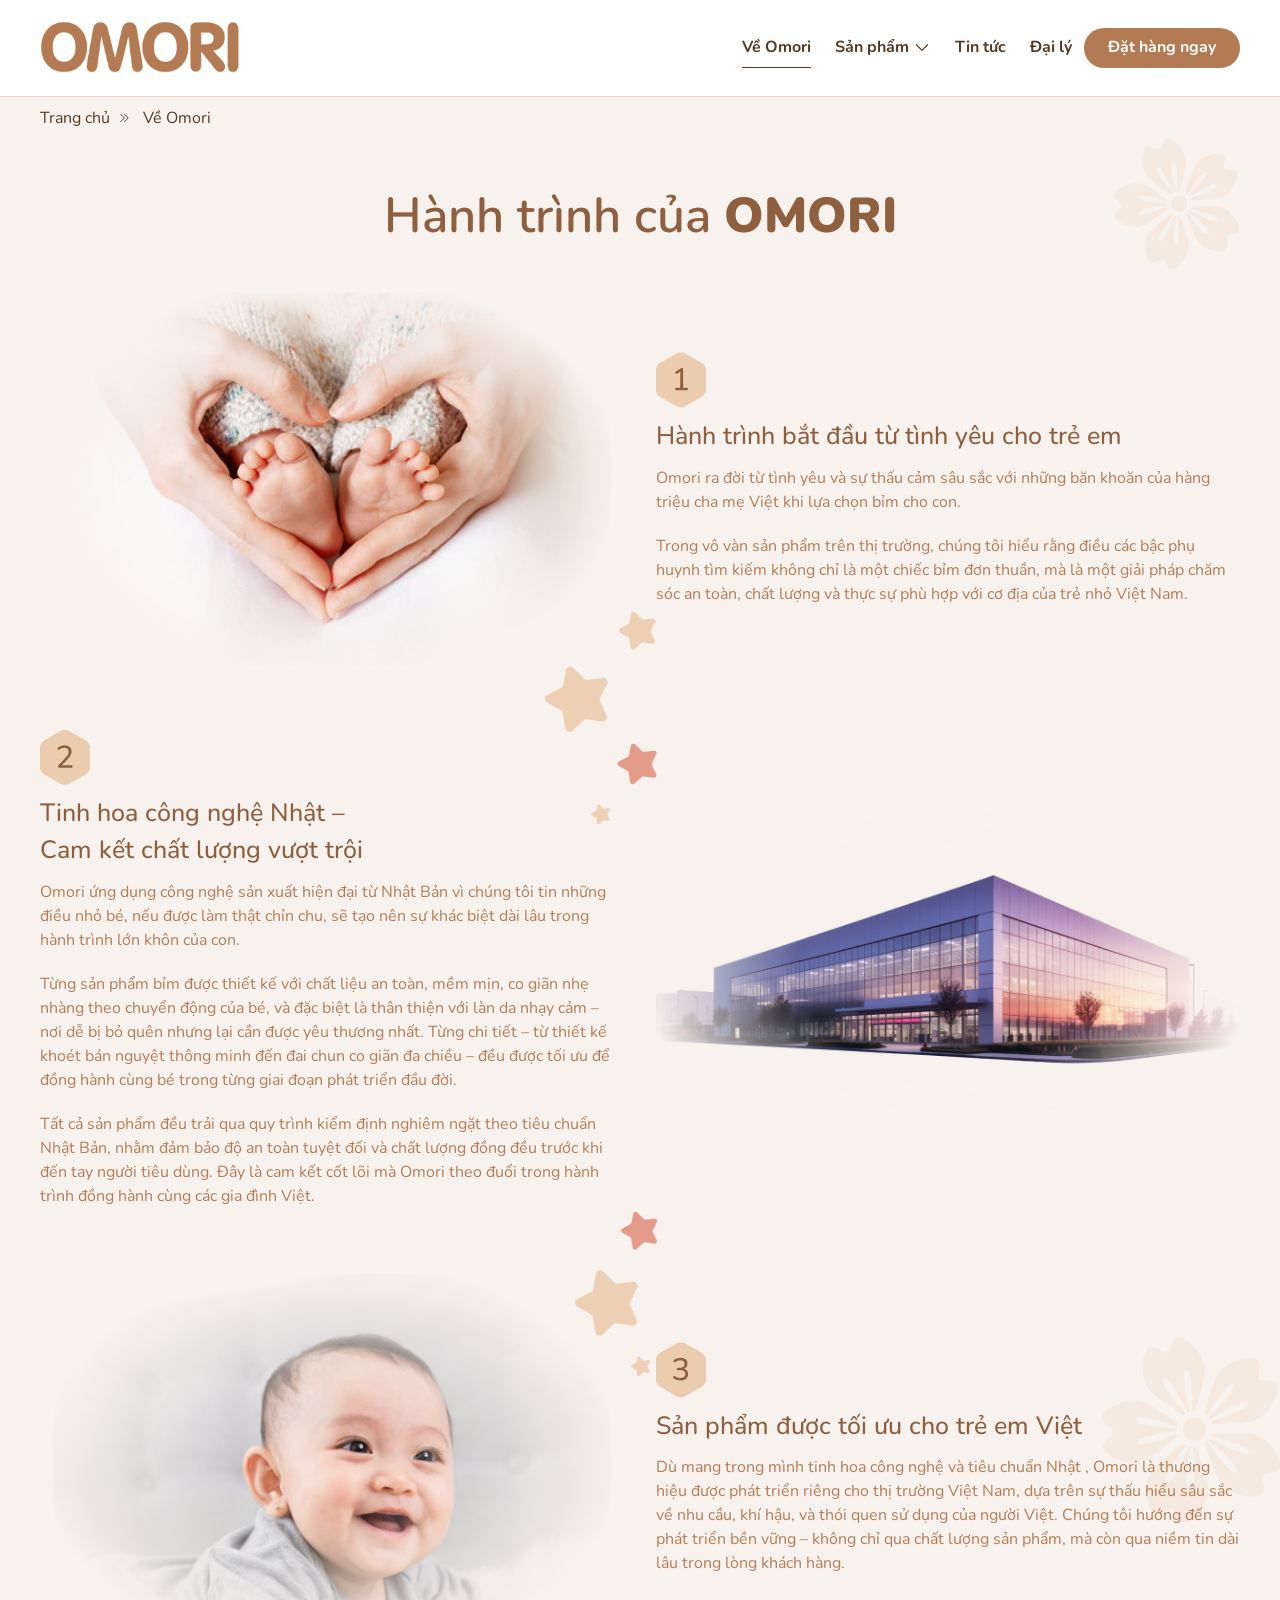
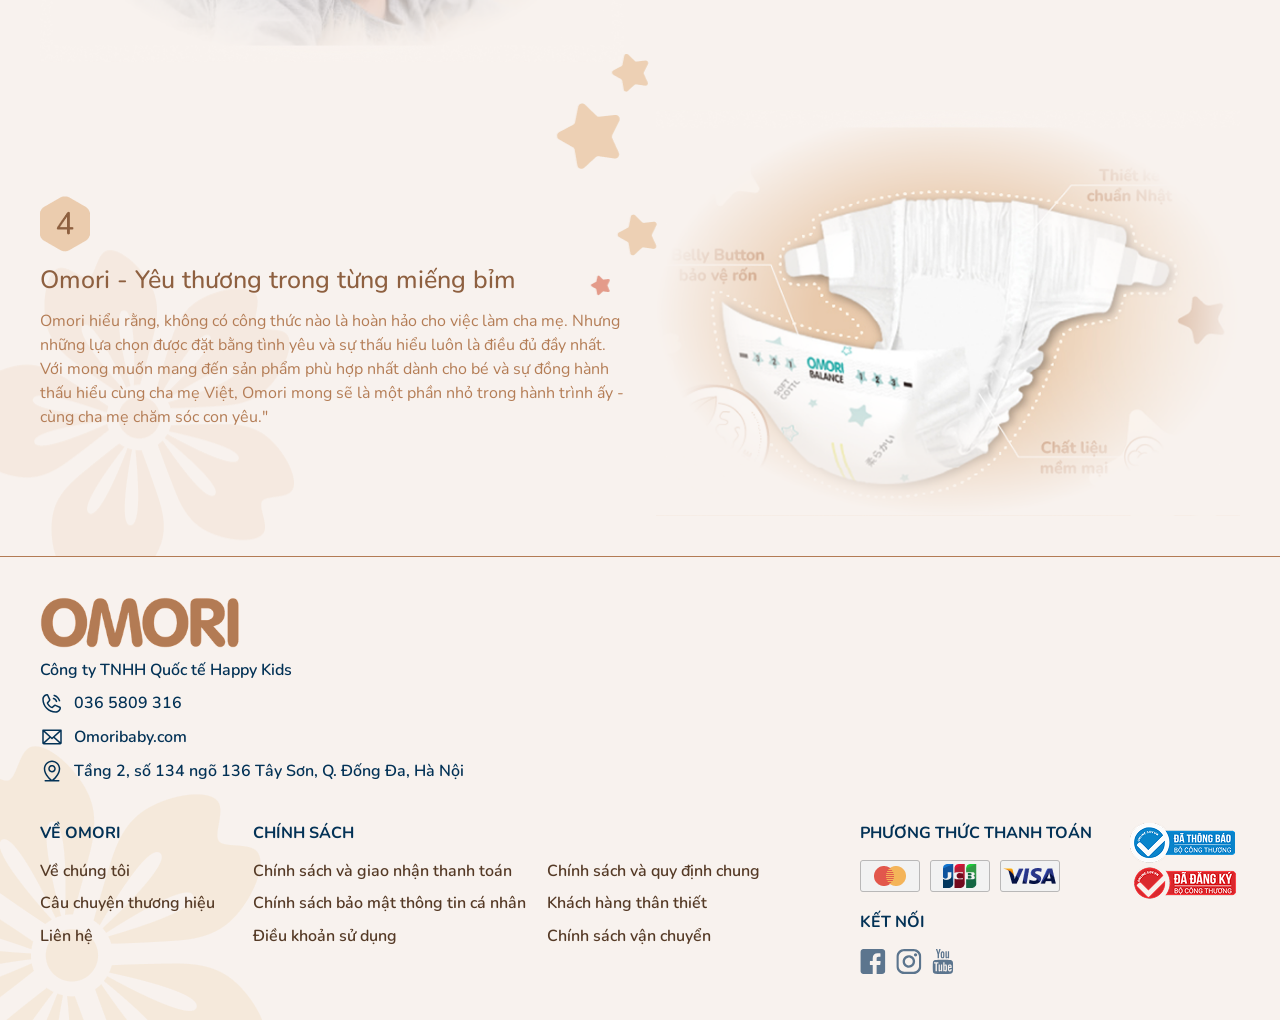
==== HTML-PC/about.html @ 87417dba "update" ====
<!DOCTYPE html>
<html lang="en">

<head>
    <meta charset="UTF-8">
    <meta name="viewport" content="width=device-width, initial-scale=1, shrink-to-fit=no">
    <meta http-equiv="X-UA-Compatible" content="ie=edge">
    <title>Omori</title>
    <link rel="stylesheet" href="css/bootstrap.min.css">
    <link rel="stylesheet" href="css/swiper-bundle.min.css">
    <link rel="stylesheet" href="css/jquery-ui.css">
    <link rel="stylesheet" href="icofont/icofont.min.css" />
    <link rel="stylesheet" href="css/main.css">
</head>

<body>
    <!-- Header Start -->
    <header class="header">
        <div class="container">
            <nav class="navbar navbar-expand-lg">
                <a class="navbar-brand" href="#">
                    <div class="logo">
                        <img class="green" src="images/Logo.png" alt="" />
                    </div>
                </a>
                <button class="navbar-toggler" type="button" data-toggle="collapse"
                    data-target="#navbarSupportedContent" aria-controls="navbarSupportedContent" aria-expanded="false"
                    aria-label="Toggle navigation">
                    <i class="icofont-navigation-menu"></i>
                </button>

                <div class="collapse navbar-collapse" id="navbarSupportedContent">
                    <ul class="navbar-nav ml-auto">
                        <li class="nav-item active">
                            <a class="nav-link" href="#">Về Omori</a>
                        </li>

                        <li class="nav-item dropdown">
                            <a class="nav-link dropdown-toggle" data-toggle="dropdown" href="#" role="button"
                                aria-haspopup="true" aria-expanded="false">Sản phẩm</a>
                            <div class="dropdown-menu">
                                <a class="dropdown-item" href="#">Tã dán</a>
                                <a class="dropdown-item" href="#">Tã quần</a>
                                <a class="dropdown-item" href="#">Khăn ướt</a>
                            </div>
                        </li>
                        <li class="nav-item">
                            <a class="nav-link" href="#">Tin tức</a>
                        </li>
                        <li class="nav-item">
                            <a class="nav-link" href="#">Đại lý</a>
                        </li>
                    </ul>
                    <a href="" class="btn btn-base">Đặt hàng ngay</a>
                </div>
            </nav>
        </div>
    </header>
    <!-- Header End -->
    

<div class="banner-breadcrumb">
    <div class="breadcrumb">

        <div class="container">
            <ul>
                <li><a href="">Trang chủ</a></li>
                <li><a href="">Về Omori</a></li>
            </ul>
        </div>
    </div>
</div>
<section class="section-about">
    <div class="container">
        <h1 class="title-section text-center">Hành trình của <strong>OMORI</strong></h1>
        <div class="about-list">
            <div class="about-item">
                <div class="about-image">
                    <img src="images/ab1.png" alt="Về Omori">
                </div>
                <div class="about-content">
                    <img src="images/stt1.png" alt="Về Omori">
                    <h3>Hành trình bắt đầu từ tình yêu cho trẻ em</h3>
                    <p>Omori ra đời từ tình yêu và sự thấu cảm sâu sắc với những băn khoăn của hàng triệu cha mẹ Việt
                        khi lựa chọn bỉm cho con. </p>
                    <p>
                        Trong vô vàn sản phẩm trên thị trường, chúng tôi hiểu rằng điều các bậc phụ huynh tìm kiếm không
                        chỉ là một chiếc bỉm đơn thuần, mà là một giải pháp chăm sóc an toàn, chất lượng và thực sự phù
                        hợp với cơ địa của trẻ nhỏ Việt Nam. </p>
                </div>
            </div>

            <div class="about-item">
                <div class="about-image">
                    <img src="images/ab2.png" alt="Về Omori">
                </div>
                <div class="about-content">
                    <img src="images/stt2.png" alt="Về Omori">
                    <h3>Tinh hoa công nghệ Nhật – <br />
                        Cam kết chất lượng vượt trội</h3>
                    <p>Omori ứng dụng công nghệ sản xuất hiện đại từ Nhật Bản vì chúng tôi tin những điều nhỏ bé, nếu
                        được làm thật chỉn chu, sẽ tạo nên sự khác biệt dài lâu trong hành trình lớn khôn của con.</p>

                    <p>Từng sản phẩm bỉm được thiết kế với chất liệu an toàn, mềm mịn, co giãn nhẹ nhàng theo chuyển
                        động của bé, và đặc biệt là thân thiện với làn da nhạy cảm – nơi dễ bị bỏ quên nhưng lại cần
                        được yêu thương nhất. Từng chi tiết – từ thiết kế khoét bán nguyệt thông minh đến đai chun co
                        giãn đa chiều – đều được tối ưu để đồng hành cùng bé trong từng giai đoạn phát triển đầu đời.
                    </p>
                    <p>Tất cả sản phẩm đều trải qua quy trình kiểm định nghiêm ngặt theo tiêu chuẩn Nhật Bản, nhằm đảm
                        bảo độ an toàn tuyệt đối và chất lượng đồng đều trước khi đến tay người tiêu dùng. Đây là cam
                        kết cốt lõi mà Omori theo đuổi trong hành trình đồng hành cùng các gia đình Việt.</p>
                </div>
            </div>

            <div class="about-item">
                <div class="about-image">
                    <img src="images/ab3.png" alt="Về Omori">
                </div>
                <div class="about-content">
                    <img src="images/stt3.png" alt="Về Omori">
                    <h3>Sản phẩm được tối ưu cho trẻ em Việt</h3>
                    <p>Dù mang trong mình tinh hoa công nghệ và tiêu chuẩn Nhật , Omori là thương hiệu được phát triển
                        riêng cho thị trường Việt Nam, dựa trên sự thấu hiểu sâu sắc về nhu cầu, khí hậu, và thói quen
                        sử dụng của người Việt. Chúng tôi hướng đến sự phát triển bền vững – không chỉ qua chất lượng
                        sản phẩm, mà còn qua niềm tin dài lâu trong lòng khách hàng.</p>
                </div>
            </div>
            <div class="about-item">
                <div class="about-image">
                    <img src="images/ab4.png" alt="Về Omori">
                </div>
                <div class="about-content">
                    <img src="images/stt4.png" alt="Về Omori">
                    <h3>Omori - Yêu thương trong từng miếng bỉm</h3>
                    <p>Omori hiểu rằng, không có công thức nào là hoàn hảo cho việc làm cha mẹ. Nhưng những lựa chọn
                        được đặt bằng tình yêu và sự thấu hiểu luôn là điều đủ đầy nhất. Với mong muốn mang đến sản phẩm
                        phù hợp nhất dành cho bé và sự đồng hành thấu hiểu cùng cha mẹ Việt, Omori mong sẽ là một phần
                        nhỏ trong hành trình ấy - cùng cha mẹ chăm sóc con yêu."</p>
                </div>
            </div>
        </div>

    </div>
</section>



    <!-- Footer Start-->
    <footer class="footer">
        <div class="container">
            <div class="wrap-ft">
                <div class="left-ft">
                    <a href="#">
                        <div class="logo">
                            <img class="green" src="images/Logo.png" alt="" />
                        </div>
                    </a>
                    <p>Công ty TNHH Quốc tế Happy Kids</p>
                    <ul class="grid-address">
                        <li>
                            <svg width="24" height="24" viewBox="0 0 24 24" fill="none"
                                xmlns="http://www.w3.org/2000/svg">
                                <path
                                    d="M13.5253 4.30599C13.5508 4.21081 13.5947 4.12158 13.6547 4.04339C13.7147 3.9652 13.7894 3.8996 13.8748 3.85032C13.9601 3.80104 14.0543 3.76906 14.152 3.7562C14.2496 3.74334 14.3489 3.74985 14.4441 3.77537C15.8344 4.13813 17.103 4.86497 18.119 5.88103C19.1351 6.89708 19.8619 8.16562 20.2247 9.55599C20.2502 9.65116 20.2567 9.75042 20.2439 9.84811C20.231 9.94579 20.199 10.04 20.1497 10.1253C20.1005 10.2106 20.0349 10.2854 19.9567 10.3454C19.8785 10.4053 19.7893 10.4493 19.6941 10.4747C19.6307 10.4914 19.5655 10.4999 19.5 10.5001C19.3347 10.5001 19.1741 10.4455 19.043 10.3448C18.912 10.244 18.8179 10.1029 18.7753 9.94318C18.4795 8.80817 17.8863 7.77259 17.0569 6.9432C16.2275 6.11381 15.1919 5.52061 14.0569 5.22474C13.9616 5.19938 13.8723 5.15549 13.794 5.09558C13.7157 5.03566 13.65 4.9609 13.6006 4.87557C13.5513 4.79024 13.5192 4.69601 13.5063 4.59828C13.4933 4.50054 13.4998 4.40122 13.5253 4.30599ZM13.3069 8.22474C14.5997 8.56974 15.4303 9.40037 15.7753 10.6932C15.8179 10.8529 15.912 10.994 16.043 11.0948C16.1741 11.1955 16.3347 11.25 16.5 11.2501C16.5655 11.2499 16.6307 11.2414 16.6941 11.2247C16.7893 11.1993 16.8785 11.1553 16.9567 11.0954C17.0349 11.0354 17.1005 10.9606 17.1497 10.8753C17.199 10.79 17.231 10.6958 17.2439 10.5981C17.2567 10.5004 17.2502 10.4012 17.2247 10.306C16.7447 8.50974 15.4903 7.25537 13.6941 6.77537C13.5019 6.72402 13.2971 6.75113 13.1249 6.85073C12.9527 6.95033 12.8271 7.11426 12.7758 7.30646C12.7244 7.49866 12.7516 7.70338 12.8512 7.87559C12.9508 8.04781 13.1147 8.1734 13.3069 8.22474ZM20.9888 17.1638C20.8216 18.4341 20.1977 19.6002 19.2337 20.4442C18.2696 21.2882 17.0313 21.7523 15.75 21.7501C8.30626 21.7501 2.25001 15.6938 2.25001 8.25005C2.24771 6.96876 2.7119 5.73045 3.55588 4.76639C4.39986 3.80234 5.56592 3.17847 6.83626 3.0113C7.1575 2.97208 7.4828 3.0378 7.76362 3.19865C8.04444 3.35951 8.2657 3.60687 8.39438 3.9038L10.3744 8.32412V8.33537C10.4729 8.56267 10.5136 8.81083 10.4928 9.05769C10.472 9.30455 10.3904 9.54242 10.2553 9.75005C10.2384 9.77537 10.2206 9.7988 10.2019 9.82224L8.25001 12.136C8.9522 13.5629 10.4447 15.0422 11.8903 15.7463L14.1722 13.8047C14.1946 13.7859 14.2181 13.7684 14.2425 13.7522C14.45 13.6139 14.6887 13.5294 14.937 13.5065C15.1853 13.4836 15.4354 13.5229 15.6647 13.621L15.6769 13.6266L20.0934 15.6057C20.3909 15.7339 20.6389 15.955 20.8003 16.2358C20.9616 16.5167 21.0278 16.8422 20.9888 17.1638ZM19.5 16.9763C19.5 16.9763 19.4934 16.9763 19.4897 16.9763L15.0834 15.0029L12.8006 16.9444C12.7785 16.9632 12.7553 16.9807 12.7313 16.9969C12.5154 17.1409 12.2659 17.2265 12.0071 17.2452C11.7483 17.2639 11.489 17.2152 11.2547 17.1038C9.49876 16.2554 7.74845 14.5182 6.89907 12.781C6.7866 12.5484 6.73613 12.2906 6.75255 12.0327C6.76898 11.7749 6.85174 11.5256 6.99282 11.3091C7.00872 11.2837 7.02659 11.2596 7.04626 11.2369L9.00001 8.92037L7.03126 4.51412C7.03089 4.51038 7.03089 4.50661 7.03126 4.50287C6.12212 4.62146 5.28739 5.0674 4.68339 5.75716C4.0794 6.44693 3.74755 7.33322 3.75001 8.25005C3.75348 11.4316 5.01888 14.4818 7.26856 16.7315C9.51825 18.9812 12.5685 20.2466 15.75 20.2501C16.6663 20.2532 17.5523 19.9225 18.2425 19.3198C18.9327 18.7171 19.3797 17.8837 19.5 16.9754V16.9763Z"
                                    fill="#033256" />
                            </svg>
                            036 5809 316
                        </li>
                        <li>
                            <svg xmlns="http://www.w3.org/2000/svg" width="24" height="24" viewBox="0 0 24 24"
                                fill="none">
                                <path
                                    d="M21 4.5H3C2.80109 4.5 2.61032 4.57902 2.46967 4.71967C2.32902 4.86032 2.25 5.05109 2.25 5.25V18C2.25 18.3978 2.40804 18.7794 2.68934 19.0607C2.97064 19.342 3.35218 19.5 3.75 19.5H20.25C20.6478 19.5 21.0294 19.342 21.3107 19.0607C21.592 18.7794 21.75 18.3978 21.75 18V5.25C21.75 5.05109 21.671 4.86032 21.5303 4.71967C21.3897 4.57902 21.1989 4.5 21 4.5ZM12 12.4828L4.92844 6H19.0716L12 12.4828ZM9.25406 12L3.75 17.0447V6.95531L9.25406 12ZM10.3641 13.0172L11.4891 14.0531C11.6274 14.1801 11.8084 14.2506 11.9963 14.2506C12.1841 14.2506 12.3651 14.1801 12.5034 14.0531L13.6284 13.0172L19.0659 18H4.92844L10.3641 13.0172ZM14.7459 12L20.25 6.95438V17.0456L14.7459 12Z"
                                    fill="#033256" />
                            </svg>Omoribaby.com
                        </li>
                        <li>
                            <svg xmlns="http://www.w3.org/2000/svg" width="24" height="24" viewBox="0 0 24 24"
                                fill="none">
                                <path
                                    d="M18.75 21H14.1131C14.892 20.3045 15.6266 19.5608 16.3125 18.7734C18.8859 15.8138 20.25 12.6938 20.25 9.75C20.25 7.56196 19.3808 5.46354 17.8336 3.91637C16.2865 2.36919 14.188 1.5 12 1.5C9.81196 1.5 7.71354 2.36919 6.16637 3.91637C4.61919 5.46354 3.75 7.56196 3.75 9.75C3.75 12.6938 5.11031 15.8138 7.6875 18.7734C8.37338 19.5608 9.10795 20.3045 9.88688 21H5.25C5.05109 21 4.86032 21.079 4.71967 21.2197C4.57902 21.3603 4.5 21.5511 4.5 21.75C4.5 21.9489 4.57902 22.1397 4.71967 22.2803C4.86032 22.421 5.05109 22.5 5.25 22.5H18.75C18.9489 22.5 19.1397 22.421 19.2803 22.2803C19.421 22.1397 19.5 21.9489 19.5 21.75C19.5 21.5511 19.421 21.3603 19.2803 21.2197C19.1397 21.079 18.9489 21 18.75 21ZM5.25 9.75C5.25 7.95979 5.96116 6.2429 7.22703 4.97703C8.4929 3.71116 10.2098 3 12 3C13.7902 3 15.5071 3.71116 16.773 4.97703C18.0388 6.2429 18.75 7.95979 18.75 9.75C18.75 15.1153 13.5497 19.5938 12 20.8125C10.4503 19.5938 5.25 15.1153 5.25 9.75ZM15.75 9.75C15.75 9.00832 15.5301 8.2833 15.118 7.66661C14.706 7.04993 14.1203 6.56928 13.4351 6.28545C12.7498 6.00162 11.9958 5.92736 11.2684 6.07205C10.541 6.21675 9.8728 6.5739 9.34835 7.09835C8.8239 7.6228 8.46675 8.29098 8.32205 9.01841C8.17736 9.74584 8.25162 10.4998 8.53545 11.1851C8.81928 11.8703 9.29993 12.456 9.91661 12.868C10.5333 13.2801 11.2583 13.5 12 13.5C12.9946 13.5 13.9484 13.1049 14.6517 12.4017C15.3549 11.6984 15.75 10.7446 15.75 9.75ZM9.75 9.75C9.75 9.30499 9.88196 8.86998 10.1292 8.49997C10.3764 8.12996 10.7278 7.84157 11.139 7.67127C11.5501 7.50097 12.0025 7.45642 12.439 7.54323C12.8754 7.63005 13.2763 7.84434 13.591 8.15901C13.9057 8.47368 14.12 8.87459 14.2068 9.31105C14.2936 9.7475 14.249 10.1999 14.0787 10.611C13.9084 11.0222 13.62 11.3736 13.25 11.6208C12.88 11.868 12.445 12 12 12C11.4033 12 10.831 11.7629 10.409 11.341C9.98705 10.919 9.75 10.3467 9.75 9.75Z"
                                    fill="#033256" />
                            </svg>
                            Tầng 2, số 134 ngõ 136 Tây Sơn, Q. Đống Đa, Hà Nội
                        </li>
                    </ul>
                </div>
                <div class="right-ft">
                    <iframe
                        src="https://www.facebook.com/plugins/page.php?href=https%3A%2F%2Fwww.facebook.com%2FMetaVietnam&tabs&width=300&height=130&small_header=true&adapt_container_width=true&hide_cover=false&show_facepile=true&appId"
                        width="100%" height="130" style="border:none;overflow:hidden" scrolling="no" frameborder="0"
                        allowfullscreen="true"
                        allow="autoplay; clipboard-write; encrypted-media; picture-in-picture; web-share">
                    </iframe>
                </div>
            </div>
            <div class="wrap-ft">
                <div class="left-ft">
                    <div class="flex-link">
                        <div class="item">
                            <h4 class="title">VỀ Omori</h4>
                            <ul>
                                <li><a href="">Về chúng tôi</a></li>
                                <li><a href="">Câu chuyện thương hiệu</a></li>
                                <li><a href="">Liên hệ</a></li>
                            </ul>
                        </div>
                        <div class="item">
                            <h4 class="title">CHÍNH SÁCH</h4>
                            <ul>
                                <li><a href="">Chính sách và giao nhận thanh toán</a></li>
                                <li><a href="">Chính sách bảo mật thông tin cá nhân</a></li>
                                <li><a href="">Điều khoản sử dụng</a></li>
                            </ul>
                            <ul>
                                <li><a href="">Chính sách và quy định chung</a></li>
                                <li><a href="">Khách hàng thân thiết</a></li>
                                <li><a href="">Chính sách vận chuyển</a></li>
                            </ul>
                        </div>
                    </div>

                </div>
                <div class="right-ft">
                    <div class="flex-link social">
                        <div>
                            <h4 class="title">PHƯƠNG THỨC THANH TOÁN</h4>
                            <ul>
                                <li><a href=""><img src="images/mastercard.png" alt="" /> </a></li>
                                <li><a href=""><img src="images/jcb.png" alt="" /></a></li>
                                <li><a href=""><img src="images/visa.png" alt="" /></a></li>
                            </ul>
                            <h4 class="title">Kết nối</h4>
                            <ul>
                                <li><a href="">
                                        <svg xmlns="http://www.w3.org/2000/svg" width="26" height="25"
                                            viewBox="0 0 26 25" fill="none">
                                            <g clip-path="url(#clip0_169_19147)">
                                                <path
                                                    d="M21.9814 3.62394e-07H3.71895C3.27642 -0.000204889 2.8382 0.086779 2.4293 0.255983C2.0204 0.425186 1.64885 0.673294 1.33587 0.986132C1.02289 1.29897 0.774606 1.67041 0.605213 2.07922C0.43582 2.48804 0.348633 2.92623 0.348633 3.36875L0.348633 21.6313C0.348633 22.0738 0.43582 22.512 0.605213 22.9208C0.774606 23.3296 1.02289 23.701 1.33587 24.0139C1.64885 24.3267 2.0204 24.5748 2.4293 24.744C2.8382 24.9132 3.27642 25.0002 3.71895 25H12.726L12.7416 16.0664H10.4205C10.2755 16.0664 10.1364 16.0088 10.0338 15.9062C9.93125 15.8037 9.87363 15.6646 9.87363 15.5195L9.8627 12.6398C9.8627 12.4948 9.92031 12.3557 10.0229 12.2531C10.1254 12.1506 10.2645 12.093 10.4096 12.093H12.726V9.30859C12.726 6.07969 14.6979 4.32109 17.5783 4.32109H19.9424C20.0874 4.32109 20.2265 4.37871 20.3291 4.48127C20.4316 4.58383 20.4893 4.72293 20.4893 4.86797V7.29766C20.4893 7.4427 20.4316 7.5818 20.3291 7.68436C20.2265 7.78691 20.0874 7.84453 19.9424 7.84453H18.4916C16.9252 7.84453 16.6221 8.58906 16.6221 9.68125V12.0898H20.0643C20.1419 12.0893 20.2189 12.1053 20.2899 12.1368C20.3609 12.1683 20.4244 12.2145 20.4761 12.2725C20.5279 12.3304 20.5667 12.3987 20.59 12.4729C20.6132 12.547 20.6205 12.6252 20.6111 12.7023L20.2705 15.5828C20.2547 15.7165 20.1902 15.8396 20.0893 15.9287C19.9884 16.0178 19.8582 16.0666 19.7236 16.0656H16.6377L16.6221 25H21.9814C22.8746 24.9996 23.7311 24.6445 24.3625 24.0128C24.9939 23.381 25.3486 22.5244 25.3486 21.6313V3.36875C25.3486 2.47557 24.9939 1.61896 24.3625 0.987237C23.7311 0.355518 22.8746 0.000414638 21.9814 3.62394e-07Z"
                                                    fill="#5C758E" />
                                            </g>
                                            <defs>
                                                <clipPath id="clip0_169_19147">
                                                    <rect width="25" height="25" fill="white"
                                                        transform="translate(0.350098)" />
                                                </clipPath>
                                            </defs>
                                        </svg>
                                    </a></li>
                                <li><a href="">
                                        <svg width="26" height="25" viewBox="0 0 26 25" fill="none"
                                            xmlns="http://www.w3.org/2000/svg">
                                            <g clip-path="url(#clip0_169_19152)">
                                                <path
                                                    d="M17.5376 0H8.1626C6.09059 0 4.10345 0.8231 2.63833 2.28823C1.1732 3.75336 0.350098 5.7405 0.350098 7.8125L0.350098 17.1875C0.350098 19.2595 1.1732 21.2466 2.63833 22.7118C4.10345 24.1769 6.09059 25 8.1626 25H17.5376C19.6096 25 21.5967 24.1769 23.0619 22.7118C24.527 21.2466 25.3501 19.2595 25.3501 17.1875V7.8125C25.3501 5.7405 24.527 3.75336 23.0619 2.28823C21.5967 0.8231 19.6096 0 17.5376 0ZM23.0063 17.1875C23.0047 18.6374 22.428 20.0274 21.4028 21.0527C20.3775 22.0779 18.9875 22.6546 17.5376 22.6562H8.1626C6.7127 22.6546 5.32267 22.0779 4.29743 21.0527C3.2722 20.0274 2.6955 18.6374 2.69385 17.1875V7.8125C2.6955 6.36261 3.2722 4.97257 4.29743 3.94734C5.32267 2.92211 6.7127 2.3454 8.1626 2.34375H17.5376C18.9875 2.3454 20.3775 2.92211 21.4028 3.94734C22.428 4.97257 23.0047 6.36261 23.0063 7.8125V17.1875Z"
                                                    fill="#5C758E" />
                                                <path
                                                    d="M12.8501 6.25C11.614 6.25 10.4056 6.61655 9.37778 7.30331C8.34998 7.99007 7.5489 8.96619 7.07585 10.1082C6.60281 11.2503 6.47903 12.5069 6.72019 13.7193C6.96135 14.9317 7.5566 16.0453 8.43068 16.9194C9.30476 17.7935 10.4184 18.3888 11.6308 18.6299C12.8432 18.8711 14.0998 18.7473 15.2419 18.2742C16.3839 17.8012 17.36 17.0001 18.0468 15.9723C18.7336 14.9445 19.1001 13.7361 19.1001 12.5C19.1001 10.8424 18.4416 9.25268 17.2695 8.08058C16.0974 6.90848 14.5077 6.25 12.8501 6.25ZM12.8501 16.4062C12.0775 16.4062 11.3223 16.1772 10.6799 15.7479C10.0375 15.3187 9.53685 14.7086 9.24119 13.9949C8.94554 13.2811 8.86818 12.4957 9.01891 11.7379C9.16963 10.9802 9.54166 10.2842 10.088 9.73786C10.6343 9.19156 11.3303 8.81953 12.088 8.6688C12.8458 8.51808 13.6312 8.59544 14.345 8.89109C15.0587 9.18675 15.6688 9.68743 16.098 10.3298C16.5273 10.9722 16.7564 11.7274 16.7564 12.5C16.7549 13.5356 16.3429 14.5283 15.6106 15.2605C14.8784 15.9928 13.8857 16.4048 12.8501 16.4062Z"
                                                    fill="#5C758E" />
                                                <path
                                                    d="M19.5687 7.39536C20.4601 7.39536 21.1827 6.67272 21.1827 5.7813C21.1827 4.88988 20.4601 4.16724 19.5687 4.16724C18.6772 4.16724 17.9546 4.88988 17.9546 5.7813C17.9546 6.67272 18.6772 7.39536 19.5687 7.39536Z"
                                                    fill="#5C758E" />
                                            </g>
                                            <defs>
                                                <clipPath id="clip0_169_19152">
                                                    <rect width="25" height="25" fill="white"
                                                        transform="translate(0.350098)" />
                                                </clipPath>
                                            </defs>
                                        </svg>

                                    </a></li>
                                <li><a href="">
                                        <svg width="22" height="25" viewBox="0 0 22 25" fill="none"
                                            xmlns="http://www.w3.org/2000/svg">
                                            <g clip-path="url(#clip0_169_19159)">
                                                <path
                                                    d="M20.8259 13.0459C20.7127 12.5159 20.4315 12.0366 20.024 11.6794C19.6264 11.3198 19.1261 11.0939 18.5935 11.0332C16.8821 10.8493 14.301 10.7573 10.8503 10.7573C7.39954 10.7573 4.82321 10.8493 3.12131 11.0332C2.586 11.0911 2.08286 11.3173 1.68431 11.6794C1.27935 12.04 0.996438 12.5175 0.874716 13.0459C0.58898 14.6399 0.467518 16.2589 0.512238 17.8777C0.464009 19.4965 0.585499 21.1159 0.874716 22.7094C0.988286 23.2394 1.26971 23.7186 1.67721 24.076C2.07304 24.4361 2.57452 24.6588 3.10709 24.7111C5.68148 24.9405 8.26596 25.0373 10.8503 25.0012C13.4344 25.0373 16.0187 24.9405 18.5928 24.7111C19.123 24.6592 19.622 24.4363 20.0143 24.076C20.4192 23.7153 20.7019 23.2378 20.8233 22.7094C21.1093 21.1155 21.2309 19.4964 21.1864 17.8777C21.2352 16.2589 21.1144 14.6395 20.8259 13.0459ZM6.4172 14.4403H4.92465V22.2946H3.52643V14.4403H2.06166V13.1428H6.41462V14.4403H6.4172ZM10.1841 22.2946H8.93904V21.549C8.77342 21.78 8.56149 21.974 8.31675 22.1186C8.07202 22.2632 7.79984 22.3553 7.51756 22.3889C7.34443 22.411 7.16899 22.3722 7.02138 22.279C6.87377 22.1859 6.76318 22.0443 6.70861 21.8785C6.62091 21.55 6.58322 21.2102 6.59683 20.8705V15.4734H7.83869V20.4977C7.83309 20.6589 7.83783 20.8204 7.8529 20.981C7.8809 21.1744 7.97847 21.2711 8.1456 21.2711C8.39673 21.2711 8.66186 21.0773 8.94098 20.6896V15.4715H10.1828V22.2907L10.1841 22.2946ZM14.9274 20.2515C14.9493 20.7154 14.9071 21.18 14.802 21.6323C14.7541 21.8567 14.6277 22.0567 14.4455 22.1963C14.2634 22.336 14.0374 22.4061 13.8083 22.3941C13.5489 22.3729 13.2977 22.2936 13.0731 22.1622C12.8486 22.0308 12.6564 21.8506 12.5108 21.6349V22.2972H11.2696V13.1428H12.5108V16.1383C12.6551 15.9226 12.8473 15.7431 13.0723 15.6139C13.2974 15.4847 13.5492 15.4092 13.8083 15.3933C14.0386 15.3836 14.2649 15.4563 14.4464 15.5984C14.6279 15.7406 14.7529 15.9427 14.7988 16.1686C14.9047 16.616 14.9469 17.0761 14.9241 17.5352L14.9274 20.2515ZM19.6441 19.1195H17.1423V20.3207C17.1423 20.9556 17.3562 21.2731 17.7839 21.2731C17.9236 21.2803 18.0605 21.2322 18.165 21.1392C18.2695 21.0462 18.3332 20.9158 18.3421 20.7762C18.3687 20.497 18.378 20.2165 18.3699 19.9362H19.6396V20.1158C19.648 20.383 19.6387 20.6505 19.6118 20.9164C19.5764 21.1849 19.4759 21.4406 19.3191 21.6614C19.1521 21.9029 18.9256 22.0972 18.6615 22.2256C18.3975 22.3539 18.1047 22.412 17.8117 22.3941C17.5224 22.4067 17.2344 22.3494 16.9721 22.2269C16.7098 22.1044 16.4809 21.9203 16.3049 21.6905C15.9978 21.2157 15.8557 20.653 15.9004 20.0894V17.6987C15.8558 17.1373 15.9916 16.5764 16.2881 16.0976C16.4682 15.8775 16.695 15.7002 16.952 15.5784C17.209 15.4566 17.4898 15.3934 17.7742 15.3934C18.0586 15.3934 18.3394 15.4566 18.5964 15.5784C18.8534 15.7002 19.0802 15.8775 19.2603 16.0976C19.5485 16.5795 19.6801 17.1389 19.637 17.6987V19.1202L19.6441 19.1195Z"
                                                    fill="#5C758E" />
                                                <path
                                                    d="M13.139 16.4622C13.0204 16.4686 12.9044 16.4989 12.7978 16.551C12.6911 16.6032 12.596 16.6762 12.5181 16.7658V20.9204C12.5959 21.0101 12.691 21.0832 12.7977 21.1353C12.9044 21.1875 13.0204 21.2177 13.139 21.2241C13.4978 21.2241 13.6774 20.9159 13.6779 20.2995V17.3874C13.6779 16.7706 13.4982 16.4622 13.139 16.4622Z"
                                                    fill="#5C758E" />
                                                <path
                                                    d="M17.806 16.4324C17.392 16.4324 17.1851 16.7451 17.1851 17.3705V18.0057H18.425V17.3738C18.425 16.7462 18.2186 16.4324 17.806 16.4324Z"
                                                    fill="#5C758E" />
                                                <path
                                                    d="M5.5973 5.5076V9.24868H6.97743V5.5076L8.64768 0H7.23976L6.30158 3.6306L5.32076 0H3.85986C4.11831 0.7732 4.41747 1.6347 4.75734 2.58451C5.10042 3.53963 5.38101 4.51605 5.5973 5.5076Z"
                                                    fill="#5C758E" />
                                                <path
                                                    d="M10.5567 9.34557C10.84 9.35967 11.1222 9.30261 11.3778 9.17959C11.6333 9.05656 11.8539 8.8715 12.0195 8.64129C12.3169 8.15261 12.4525 7.58262 12.4072 7.0124V4.59846C12.4514 4.03263 12.3157 3.46729 12.0195 2.98314C11.8456 2.7636 11.6242 2.58623 11.372 2.46431C11.1198 2.34238 10.8433 2.27905 10.5632 2.27905C10.2831 2.27905 10.0066 2.34238 9.75435 2.46431C9.50216 2.58623 9.28079 2.7636 9.10681 2.98314C8.81059 3.46728 8.67491 4.03262 8.71912 4.59846V7.01433C8.67649 7.58435 8.81196 8.15353 9.10681 8.64322C9.27199 8.8706 9.49075 9.05368 9.74369 9.1762C9.99662 9.29872 10.2759 9.3569 10.5567 9.34557ZM9.96292 4.34841C9.96292 3.71348 10.1608 3.39602 10.5567 3.39602C10.9526 3.39602 11.1505 3.71348 11.1505 4.34841V7.24759C11.1505 7.89371 10.9526 8.21678 10.5567 8.21678C10.1608 8.21678 9.96292 7.89371 9.96292 7.24759V4.34841Z"
                                                    fill="#5C758E" />
                                                <path
                                                    d="M14.413 9.345C14.6977 9.31323 14.9721 9.22027 15.2175 9.0725C15.4628 8.92473 15.6733 8.72564 15.8345 8.48888V9.24808H17.0906V2.36035H15.8352V7.61984C15.5591 8.0157 15.2967 8.21363 15.0482 8.21363C14.8824 8.21363 14.7856 8.1124 14.7581 7.90995C14.7428 7.74933 14.7382 7.58787 14.7445 7.42664V2.361H13.4897V7.79946C13.4756 8.14762 13.5128 8.49596 13.6002 8.83327C13.6573 8.9983 13.7689 9.13894 13.9167 9.23198C14.0645 9.32501 14.2396 9.36488 14.413 9.345Z"
                                                    fill="#5C758E" />
                                            </g>
                                            <defs>
                                                <clipPath id="clip0_169_19159">
                                                    <rect width="20.6761" height="25" fill="white"
                                                        transform="translate(0.512207)" />
                                                </clipPath>
                                            </defs>
                                        </svg>

                                    </a></li>
                            </ul>
                        </div>
                        <div>
                            <img src="images/dangky.png" alt="" />
                            <img src="images/dangky1.png" alt="" />
                        </div>
                    </div>
                </div>
            </div>
        </div>
    </footer>
    <!-- Footer End-->
    <button class="backToTopBtn"></button>
    <script src="js/jquery.min.js"></script>
    <script src="js/popper.min.js"></script>
    <script src="js/bootstrap.min.js"></script>
    <script src="js/swiper-bundle.min.js"></script>
    <script src="js/jquery-ui.js"></script>
    <script src="js/common.js"></script>
    


</body>

</html>
---- HTML-PC/css/main.css ----
@import"https://fonts.googleapis.com/css2?family=Kanit:ital,wght@0,100;0,200;0,300;0,400;0,500;0,600;0,700;0,800;0,900;1,100;1,200;1,300;1,400;1,500;1,600;1,700;1,800;1,900&family=Nunito:ital,wght@0,200..1000;1,200..1000&display=swap";*,::after,::before{-webkit-box-sizing:border-box;box-sizing:border-box}:root{--color-base: #553A26 }body,html{background:#f8f2ee;color:#553a26;padding:0;line-height:1.4;font-size:16px;margin:0;overflow-x:hidden;font-family:"Nunito",sans-serif}h1,h2,h3,h4,h5,h6,p{margin:0;line-height:1.3}img,iframe{display:block;max-width:100%}ul{list-style:none;padding:0;margin:0}a{text-decoration:none;-webkit-transition:all .4s ease;transition:all .4s ease;color:#553a26}a:hover{opacity:.8;text-decoration:none;color:inherit}input{font-size:16px;height:48px;line-height:48px;border:none;outline:none;padding-left:25px;padding-right:25px}input:focus{outline:none}input[type=number]::-webkit-outer-spin-button,input[type=number]::-webkit-inner-spin-button{-webkit-appearance:none;margin:0}input[type=number]{-moz-appearance:textfield}select{appearance:none;-webkit-appearance:none;-moz-appearance:none;background:url('data:image/svg+xml,<svg xmlns="http://www.w3.org/2000/svg" width="24" height="24" viewBox="0 0 24 24" fill="none"><path d="M20.031 9.53068L12.531 17.0307C12.4614 17.1004 12.3787 17.1557 12.2876 17.1935C12.1966 17.2312 12.099 17.2506 12.0004 17.2506C11.9019 17.2506 11.8043 17.2312 11.7132 17.1935C11.6222 17.1557 11.5394 17.1004 11.4698 17.0307L3.96979 9.53068C3.82906 9.38995 3.75 9.19907 3.75 9.00005C3.75 8.80103 3.82906 8.61016 3.96979 8.46943C4.11052 8.32869 4.30139 8.24963 4.50042 8.24963C4.69944 8.24963 4.89031 8.32869 5.03104 8.46943L12.0004 15.4397L18.9698 8.46943C19.0395 8.39974 19.1222 8.34447 19.2132 8.30676C19.3043 8.26904 19.4019 8.24963 19.5004 8.24963C19.599 8.24963 19.6965 8.26904 19.7876 8.30676C19.8786 8.34447 19.9614 8.39974 20.031 8.46943C20.1007 8.53911 20.156 8.62183 20.1937 8.71288C20.2314 8.80392 20.2508 8.9015 20.2508 9.00005C20.2508 9.0986 20.2314 9.19618 20.1937 9.28722C20.156 9.37827 20.1007 9.46099 20.031 9.53068Z" fill="%238E6040"/></svg>') no-repeat !important;background-position:right 10px center !important;background-size:16px !important;font-size:14px;color:#333}section{padding:20px 0}.form-control{border-radius:24px;border:1px solid #ebebeb;color:#8e6040}.menu_before{width:100%;height:1px}.text-green{color:#2ca196}button,.btn{border:none;outline:none;height:40px;line-height:38px;cursor:pointer;text-align:center;padding:0 24px;font-weight:700;border-radius:24px;display:inline-block}button.btn-icon,.btn.btn-icon{display:-webkit-box;display:-webkit-flex;display:-ms-flexbox;display:flex;-webkit-box-align:center;-webkit-align-items:center;-ms-flex-align:center;align-items:center;-webkit-box-pack:center;-webkit-justify-content:center;-ms-flex-pack:center;justify-content:center;gap:5px}button.btn-base,.btn.btn-base{background:#b37b54;color:#fcfcfc}button.btn-line,.btn.btn-line{border:1px solid var(--color-base);background:none;color:var(--color-base)}button.btn-white,.btn.btn-white{border:1px solid #fff;background:#fff;color:var(--color-base)}button.btn-green,.btn.btn-green{border:1px solid #2ca196;background:#2ca196;color:#fff}.container{width:100%;max-width:1230px;padding-left:15px;padding-right:15px;margin-left:auto;margin-right:auto}.select-option{position:relative}.select-option .tt{color:#fd734f;cursor:pointer}.select-option .tt::after{position:relative;margin-left:5px;top:2px;content:url('data:image/svg+xml,<svg width="7" height="14" viewBox="0 0 7 14" fill="none" xmlns="http://www.w3.org/2000/svg"><path d="M6.77292 7.39804L1.14792 13.023C1.09565 13.0753 1.03361 13.1168 0.965326 13.145C0.897042 13.1733 0.823856 13.1879 0.749947 13.1879C0.676037 13.1879 0.602851 13.1733 0.534567 13.145C0.466284 13.1168 0.40424 13.0753 0.351978 13.023C0.299716 12.9708 0.258259 12.9087 0.229975 12.8404C0.201691 12.7722 0.187134 12.699 0.187134 12.6251C0.187134 12.5512 0.201691 12.478 0.229975 12.4097C0.258259 12.3414 0.299716 12.2794 0.351978 12.2271L5.57971 7.00007L0.351978 1.77304C0.24643 1.66749 0.187134 1.52434 0.187134 1.37507C0.187134 1.2258 0.24643 1.08265 0.351978 0.9771C0.457525 0.871552 0.600679 0.812256 0.749947 0.812256C0.899214 0.812256 1.04237 0.871552 1.14792 0.9771L6.77292 6.6021C6.82521 6.65434 6.8667 6.71638 6.89501 6.78466C6.92332 6.85295 6.93789 6.92615 6.93789 7.00007C6.93789 7.07399 6.92332 7.14719 6.89501 7.21547C6.8667 7.28376 6.82521 7.3458 6.77292 7.39804Z" fill="%23FD734F"/></svg>')}.select-option.active .list-option{display:block}.select-option .list-option{display:none;position:absolute;-webkit-box-shadow:0px 4px 30px 0px rgba(54,41,183,.0705882353);box-shadow:0px 4px 30px 0px rgba(54,41,183,.0705882353);background:#fcfcfc;padding:15px;z-index:1;border-radius:16px;top:50px;right:0;-webkit-box-shadow:0 0px 8px 0px rgba(54,41,183,.0784313725);box-shadow:0 0px 8px 0px rgba(54,41,183,.0784313725);min-width:300px;width:100%}.select-option .list-option .item{white-space:nowrap;display:-webkit-box;display:-webkit-flex;display:-ms-flexbox;display:flex;margin-bottom:10px;-webkit-box-pack:justify;-webkit-justify-content:space-between;-ms-flex-pack:justify;justify-content:space-between;-webkit-box-align:center;-webkit-align-items:center;-ms-flex-align:center;align-items:center}.select-option .list-option .item:last-child{margin-bottom:0}.select-option .list-option .item .choose{display:-webkit-box;display:-webkit-flex;display:-ms-flexbox;display:flex;-webkit-box-align:center;-webkit-align-items:center;-ms-flex-align:center;align-items:center;gap:5px}.select-option .list-option .item .choose label{display:-webkit-box;display:-webkit-flex;display:-ms-flexbox;display:flex;-webkit-box-align:center;-webkit-align-items:center;-ms-flex-align:center;align-items:center;gap:5px}.select-option .list-option .item .choose label img{height:22px}.wrap-paging{margin:40px 0;margin-left:auto}@media(max-width: 767px){.wrap-paging{margin:20px}}.wrap-paging .pagination{display:-webkit-box;display:-webkit-flex;display:-ms-flexbox;display:flex;-webkit-flex-wrap:wrap;-ms-flex-wrap:wrap;flex-wrap:wrap;gap:10px;-webkit-box-pack:end;-webkit-justify-content:end;-ms-flex-pack:end;justify-content:end}@media(max-width: 767px){.wrap-paging .pagination{display:none}}.wrap-paging .pagination .page{font-size:16px;font-weight:700;display:inline-block;line-height:40px;text-align:center;width:40px;height:40px;background:#fcfcfc;-webkit-box-shadow:0px 4px 30px 0px rgba(54,41,183,.0705882353);box-shadow:0px 4px 30px 0px rgba(54,41,183,.0705882353);-webkit-box-shadow:4px 0px 8px 0px rgba(54,41,183,.0784313725);box-shadow:4px 0px 8px 0px rgba(54,41,183,.0784313725);border-radius:50%}.wrap-paging .pagination .page a{color:#7c8087;display:block}.wrap-paging .pagination .page .icon{width:40px;height:40px;padding:8px}.wrap-paging .pagination .page.active{background:var(--color-base)}.wrap-paging .pagination .page.active a{color:#fff}.wrap-paging .pagination .page.disabled{opacity:.6}.wrap-paging .xemthem{width:100%;background:var(--color-base);color:#fcfcfc;text-align:center;height:40px;border-radius:24px;line-height:40px;display:none}@media(max-width: 767px){.wrap-paging .xemthem{display:block}}.thumb{display:block;overflow:hidden;height:0;position:relative;width:100%;background:#f4f4f4}.thumb.thumb-news{padding-bottom:60%}.thumb.thumb-product{padding-bottom:100%}.thumb img{-o-object-fit:cover;object-fit:cover;position:absolute;top:0;bottom:0;left:0;right:0;width:100%;height:100%}.placeholder{position:relative;background:#222 !important;opacity:.1;-webkit-animation:fading 1.5s infinite;animation:fading 1.5s infinite;border-radius:4px}@-webkit-keyframes fading{0%{opacity:.1}0%{opacity:.2}100%{opacity:.1}}@keyframes fading{0%{opacity:.1}0%{opacity:.2}100%{opacity:.1}}.checkbox{width:18px;height:18px}.breadcrumb{width:100%;padding:10px 0;background:none;margin-bottom:0}.breadcrumb li{display:inline-block}.breadcrumb li::after{margin:0 10px;content:url('data:image/svg+xml,<svg width="9" height="10" viewBox="0 0 9 10" fill="none" xmlns="http://www.w3.org/2000/svg"><path d="M4.64052 5.26552L0.890521 9.01552C0.820156 9.08589 0.72472 9.12542 0.625208 9.12542C0.525697 9.12542 0.430261 9.08589 0.359896 9.01552C0.289531 8.94516 0.25 8.84972 0.25 8.75021C0.25 8.6507 0.289531 8.55526 0.359896 8.4849L3.84505 5.00021L0.359896 1.51552C0.289531 1.44516 0.25 1.34972 0.25 1.25021C0.25 1.1507 0.289531 1.05526 0.359896 0.984896C0.430261 0.914531 0.525697 0.875 0.625208 0.875C0.72472 0.875 0.820156 0.914531 0.890521 0.984896L4.64052 4.7349C4.67539 4.76972 4.70305 4.81108 4.72192 4.85661C4.74079 4.90213 4.7505 4.95093 4.7505 5.00021C4.7505 5.04949 4.74079 5.09829 4.72192 5.14381C4.70305 5.18934 4.67539 5.23069 4.64052 5.26552ZM8.39052 4.7349L4.64052 0.984896C4.57016 0.914531 4.47472 0.875 4.37521 0.875C4.2757 0.875 4.18026 0.914531 4.1099 0.984896C4.03953 1.05526 4 1.1507 4 1.25021C4 1.34972 4.03953 1.44516 4.1099 1.51552L7.59505 5.00021L4.1099 8.4849C4.03953 8.55526 4 8.6507 4 8.75021C4 8.84972 4.03953 8.94516 4.1099 9.01552C4.18026 9.08589 4.2757 9.12542 4.37521 9.12542C4.47472 9.12542 4.57016 9.08589 4.64052 9.01552L8.39052 5.26552C8.42539 5.23069 8.45305 5.18934 8.47192 5.14381C8.49079 5.09829 8.5005 5.04949 8.5005 5.00021C8.5005 4.95093 8.49079 4.90213 8.47192 4.85661C8.45305 4.81108 8.42539 4.76972 8.39052 4.7349Z" fill="%23553A26"/></svg>')}.breadcrumb li:last-child::after{display:none}.breadcrumb li.active a{font-weight:bold}.box-checkbox{display:-webkit-box;display:-webkit-flex;display:-ms-flexbox;display:flex;-webkit-box-align:center;-webkit-align-items:center;-ms-flex-align:center;align-items:center;gap:5px;margin-right:5px}.box-checkbox input{padding:0;height:initial;width:initial;margin-bottom:0;display:none;cursor:pointer}.box-checkbox label{position:relative;cursor:pointer;line-height:22px}.box-checkbox label:hover::before{border:1px solid #fd5023}.box-checkbox label:before{content:"";-webkit-appearance:none;background-color:rgba(0,0,0,0);border:1px solid #c2c2c2;border-radius:4px;-webkit-box-shadow:0 1px 2px rgba(0,0,0,.05),inset 0px -15px 10px -12px rgba(0,0,0,.05);box-shadow:0 1px 2px rgba(0,0,0,.05),inset 0px -15px 10px -12px rgba(0,0,0,.05);padding:10px;display:inline-block;height:22px;width:22px;position:relative;vertical-align:middle;cursor:pointer}.box-checkbox input:checked+label::before{border:1px solid #fd5023;background:#fd5023}.box-checkbox input:checked+label:after{content:"";display:block;position:absolute;top:3px;left:8px;width:6px;height:13px;border:solid #fff;border-width:0 2px 2px 0;-webkit-transform:rotate(45deg);-ms-transform:rotate(45deg);transform:rotate(45deg)}.err{display:block;font-size:12px;margin-top:3px;color:#fd5023}.box-select .select-hidden{display:none;visibility:hidden;padding-right:10px}.box-select .select{cursor:pointer;display:inline-block;position:relative;width:100%;height:48px}.box-select .select-styled{position:absolute;top:0;right:0;bottom:0;background:rgba(0,0,0,0);left:0;line-height:48px;padding:0 25px;background:#fff;border:1px solid #ebebeb;border-radius:40px;-webkit-transition:all .2s ease-in;transition:all .2s ease-in}@media(max-width: 767px){.box-select .select-styled{padding:0 5px}}.box-select .select-styled:after{content:url('data:image/svg+xml,<svg width="18" height="10" viewBox="0 0 18 10" fill="none" xmlns="http://www.w3.org/2000/svg"><path d="M17.031 1.53104L9.53104 9.03104C9.46139 9.10077 9.37867 9.15609 9.28762 9.19384C9.19657 9.23158 9.09898 9.25101 9.00042 9.25101C8.90186 9.25101 8.80426 9.23158 8.71321 9.19384C8.62216 9.15609 8.53945 9.10077 8.46979 9.03104L0.969792 1.53104C0.829062 1.39031 0.75 1.19944 0.75 1.00042C0.75 0.801394 0.829062 0.610522 0.969792 0.469792C1.11052 0.329061 1.30139 0.25 1.50042 0.25C1.69944 0.25 1.89031 0.329061 2.03104 0.469792L9.00042 7.4401L15.9698 0.469792C16.0395 0.400109 16.1222 0.344834 16.2132 0.307122C16.3043 0.26941 16.4019 0.25 16.5004 0.25C16.599 0.25 16.6965 0.26941 16.7876 0.307122C16.8786 0.344834 16.9614 0.400109 17.031 0.469792C17.1007 0.539474 17.156 0.6222 17.1937 0.713245C17.2314 0.804289 17.2508 0.901871 17.2508 1.00042C17.2508 1.09896 17.2314 1.19654 17.1937 1.28759C17.156 1.37863 17.1007 1.46136 17.031 1.53104Z" fill="%232A3262"/></svg>');width:18px;height:18px;position:absolute;top:0;right:10px}@media(max-width: 767px){.box-select .select-styled:after{right:5px;content:url('data:image/svg+xml,<svg width="10" height="10" viewBox="0 0 18 10" fill="none" xmlns="http://www.w3.org/2000/svg"><path d="M17.031 1.53104L9.53104 9.03104C9.46139 9.10077 9.37867 9.15609 9.28762 9.19384C9.19657 9.23158 9.09898 9.25101 9.00042 9.25101C8.90186 9.25101 8.80426 9.23158 8.71321 9.19384C8.62216 9.15609 8.53945 9.10077 8.46979 9.03104L0.969792 1.53104C0.829062 1.39031 0.75 1.19944 0.75 1.00042C0.75 0.801394 0.829062 0.610522 0.969792 0.469792C1.11052 0.329061 1.30139 0.25 1.50042 0.25C1.69944 0.25 1.89031 0.329061 2.03104 0.469792L9.00042 7.4401L15.9698 0.469792C16.0395 0.400109 16.1222 0.344834 16.2132 0.307122C16.3043 0.26941 16.4019 0.25 16.5004 0.25C16.599 0.25 16.6965 0.26941 16.7876 0.307122C16.8786 0.344834 16.9614 0.400109 17.031 0.469792C17.1007 0.539474 17.156 0.6222 17.1937 0.713245C17.2314 0.804289 17.2508 0.901871 17.2508 1.00042C17.2508 1.09896 17.2314 1.19654 17.1937 1.28759C17.156 1.37863 17.1007 1.46136 17.031 1.53104Z" fill="%232A3262"/></svg>')}}.box-select .select-options{display:none;position:absolute;top:100%;right:0;left:0;z-index:999;margin:0;padding:0;list-style:none;border-radius:16px}.box-select .select-options li{margin:0;padding:5px 0;text-indent:15px;-webkit-transition:all .2s ease-in;transition:all .2s ease-in;color:#222;background:#fff}.box-select .select-options li:hover,.box-select .select-options li.is-selected{color:var(--color-base)}.box-select .select-options li[rel=hide]{display:none}.box-radio{display:-webkit-box;display:-webkit-flex;display:-ms-flexbox;display:flex;-webkit-box-align:center;-webkit-align-items:center;-ms-flex-align:center;align-items:center;gap:5px;margin-right:5px}.box-radio input{padding:0;height:initial;width:initial;margin-bottom:0;display:none;cursor:pointer}.box-radio label{position:relative;cursor:pointer;line-height:12px}.box-radio label:hover::before{border:1px solid #fd5023}.box-radio label:before{content:"";-webkit-appearance:none;background-color:rgba(0,0,0,0);border:1px solid #c2c2c2;border-radius:50%;-webkit-box-shadow:0 1px 2px rgba(0,0,0,.05),inset 0px -15px 10px -12px rgba(0,0,0,.05);box-shadow:0 1px 2px rgba(0,0,0,.05),inset 0px -15px 10px -12px rgba(0,0,0,.05);padding:10px;display:inline-block;height:12px;width:12px;position:relative;vertical-align:middle;cursor:pointer}.box-radio input:checked+label::before{border:1px solid #fd5023;background:#fd5023}.box-radio input:checked+label:after{content:"";display:block;position:absolute;top:3px;left:8px;width:6px;height:13px;border:solid #fff;border-width:0 2px 2px 0;-webkit-transform:rotate(45deg);-ms-transform:rotate(45deg);transform:rotate(45deg)}@media(max-width: 991px){.list-news{display:grid;grid-template-columns:repeat(2, 1fr);gap:15px}}@media(max-width: 767px){.list-news{grid-template-columns:repeat(1, 1fr);gap:0}}.list-news .item-news{margin-bottom:25px}@media(max-width: 991px){.list-news .item-news{margin-bottom:0}}.list-news .item-news:last-of-type{margin-bottom:0}.list-news .item-news .box-news{display:-webkit-box;display:-webkit-flex;display:-ms-flexbox;display:flex;-webkit-box-align:start;-webkit-align-items:start;-ms-flex-align:start;align-items:start}@media(max-width: 991px){.list-news .item-news .box-news{display:grid;grid-template-columns:repeat(2, 1fr)}}@media(max-width: 991px){.list-news .item-news .box-news{display:grid;grid-template-columns:repeat(1, 1fr);gap:0}}.list-news .item-news .thumb-art{width:33.3333333333%;border-radius:8px;overflow:hidden;min-width:33.3333333333%}@media(max-width: 991px){.list-news .item-news .thumb-art{width:100%}}.list-news .item-news .title-news{font-size:16px;font-weight:700}.list-news .item-news .title-news:hover{color:var(--color-base)}.list-news .item-news .title-news:hover a{color:var(--color-base)}.list-news .item-news .description{font-size:16px;color:#8e6040;margin-top:10px}@media(max-width: 1680px){.list-news .item-news .description{-webkit-line-clamp:2}}@media(max-width: 991px){.list-news .item-news .description{-webkit-line-clamp:inherit}}.list-news .item-news .right-content{padding-left:20px}@media(max-width: 991px){.list-news .item-news .right-content{padding-left:0;padding-top:15px}}.list-news .item-news .flex-cat{display:-webkit-box;display:-webkit-flex;display:-ms-flexbox;display:flex;-webkit-box-align:center;-webkit-align-items:center;-ms-flex-align:center;align-items:center;gap:5px;row-gap:10px;margin-bottom:10px}@media(max-width: 991px){.list-news .item-news .flex-cat{-webkit-flex-wrap:wrap;-ms-flex-wrap:wrap;flex-wrap:wrap}}.list-news .item-news .flex-cat .time{display:-webkit-box;display:-webkit-flex;display:-ms-flexbox;display:flex;-webkit-box-align:center;-webkit-align-items:center;-ms-flex-align:center;align-items:center;gap:5px;font-size:13px;font-weight:400}.list-news .item-news .flex-cat .time .icon{width:16px;height:16px}.list-news .item-news .flex-cat .cat-tag{font-size:13px;padding:0 5px;text-transform:uppercase;border-left:1px solid #919191}.list-news .item-news .xemthem{color:#2ca196;font-size:13px;margin-top:10px;display:block}@media(max-width: 767px){.list-news .item-news .xemthem{margin-top:0}}.list-news .item-news .xemthem::after{content:url('data:image/svg+xml,<svg width="18" height="18" viewBox="0 0 18 18" fill="none" xmlns="http://www.w3.org/2000/svg"><path d="M12.7729 9.39792L7.14792 15.0229C7.09565 15.0752 7.03361 15.1166 6.96533 15.1449C6.89704 15.1732 6.82386 15.1878 6.74995 15.1878C6.67604 15.1878 6.60285 15.1732 6.53457 15.1449C6.46628 15.1166 6.40424 15.0752 6.35198 15.0229C6.29972 14.9707 6.25826 14.9086 6.22998 14.8403C6.20169 14.772 6.18713 14.6989 6.18713 14.6249C6.18713 14.551 6.20169 14.4779 6.22998 14.4096C6.25826 14.3413 6.29972 14.2792 6.35198 14.227L11.5797 8.99995L6.35198 3.77292C6.24643 3.66737 6.18713 3.52421 6.18713 3.37495C6.18713 3.22568 6.24643 3.08253 6.35198 2.97698C6.45753 2.87143 6.60068 2.81213 6.74995 2.81213C6.89921 2.81213 7.04237 2.87143 7.14792 2.97698L12.7729 8.60198C12.8252 8.65422 12.8667 8.71626 12.895 8.78454C12.9233 8.85283 12.9379 8.92603 12.9379 8.99995C12.9379 9.07387 12.9233 9.14706 12.895 9.21535C12.8667 9.28364 12.8252 9.34567 12.7729 9.39792Z" fill="%232CA196"/></svg>');position:relative;top:5px}.item-product{background-color:#fff;border-radius:16px;padding:10px;height:100%;position:relative;-webkit-box-shadow:0px 4px 8px 0px rgba(183,204,217,.4);box-shadow:0px 4px 8px 0px rgba(183,204,217,.4)}.item-product a{text-decoration:none;color:inherit;display:block}.item-product .tag{position:absolute;top:-5px;left:5px;z-index:10;background:url("images/tag.png") no-repeat center center;background-size:contain;color:#553a26;font-size:13px;padding-bottom:5px;font-weight:700;padding-right:10px;width:50px;height:30px;display:-webkit-box;display:-webkit-flex;display:-ms-flexbox;display:flex;-webkit-box-align:center;-webkit-align-items:center;-ms-flex-align:center;align-items:center;-webkit-box-pack:center;-webkit-justify-content:center;-ms-flex-pack:center;justify-content:center}.item-product .product-image{position:relative;aspect-ratio:1/1;overflow:hidden;border-radius:8px;background:#fff3e1}.item-product .product-image img{position:absolute;inset:0;width:100%;height:100%;-o-object-fit:cover;object-fit:cover}.item-product .product-title{font-weight:700;margin-top:.5rem;display:-webkit-box;-webkit-line-clamp:2;-webkit-box-orient:vertical;overflow:hidden;text-overflow:ellipsis}.item-product .price{color:#2ca196;font-weight:bold}.item-product .price-details{display:-webkit-box;display:-webkit-flex;display:-ms-flexbox;display:flex;-webkit-box-align:center;-webkit-align-items:center;-ms-flex-align:center;align-items:center;gap:5px;-webkit-flex-wrap:wrap;-ms-flex-wrap:wrap;flex-wrap:wrap;margin-top:10px}.item-product .old-price{font-size:.75rem;text-decoration:line-through;color:#94a3b8}.section-news-detail .content .thumb-art{margin-bottom:30px}.section-news-detail .content .thumb-art .thumb-news{border-radius:16px;padding-bottom:35%}.section-news-detail .content .flex-cat{display:-webkit-box;display:-webkit-flex;display:-ms-flexbox;display:flex;-webkit-box-align:center;-webkit-align-items:center;-ms-flex-align:center;align-items:center;gap:5px;row-gap:10px;margin-bottom:10px}@media(max-width: 991px){.section-news-detail .content .flex-cat{-webkit-flex-wrap:wrap;-ms-flex-wrap:wrap;flex-wrap:wrap}}.section-news-detail .content .flex-cat .time{display:-webkit-box;display:-webkit-flex;display:-ms-flexbox;display:flex;-webkit-box-align:center;-webkit-align-items:center;-ms-flex-align:center;align-items:center;gap:5px;font-size:13px;font-weight:400}.section-news-detail .content .flex-cat .time .icon{width:16px;height:16px}.section-news-detail .content .flex-cat .cat-tag{font-size:13px;padding:0 5px;border-left:1px solid #51555f}.section-news-detail .content .title-news{font-size:32px;font-weight:700;margin-bottom:15px}@media(max-width: 991px){.section-news-detail .content .title-news{font-size:24px}}.section-news-detail .content .flex-cat{margin-bottom:25px}.section-news-detail .content .flex-cat .cat-tag{margin-right:10px}.section-news-detail .content .details{font-size:16px;color:#8e6040}.section-news-detail .content .details p{margin-bottom:15px;color:#8e6040}.section-news-detail .content .details img{margin:auto;margin-bottom:15px;max-width:100%;max-height:100%;-o-object-fit:contain;object-fit:contain}.section-news-detail .content .details h2,.section-news-detail .content .details h3,.section-news-detail .content .details h4,.section-news-detail .content .details h5,.section-news-detail .content .details h6{margin-bottom:15px;color:#553a26}.popup-overlay{position:fixed;inset:0;background-color:rgba(0,0,0,.5);z-index:999;display:none;overflow-x:hidden}.popup-wrapper{display:-webkit-box;display:-webkit-flex;display:-ms-flexbox;display:flex;-webkit-box-pack:center;-webkit-justify-content:center;-ms-flex-pack:center;justify-content:center;-webkit-box-align:center;-webkit-align-items:center;-ms-flex-align:center;align-items:center;height:100%}.popup-content{max-width:1200px;width:100%;max-height:90vh;overflow-y:auto;position:relative;border-radius:16px;color:#8e6040}.popup-content .block-contact{border-radius:0 !important}.popup-content .block-contact img{border-radius:16px;border:1px solid #ebd8ca}@media(max-width: 767px){.popup-content{height:100vh;min-height:100vh;border-radius:0}}.overflow-hidden{overflow:hidden}.popup-title{text-align:center;margin-bottom:1rem}.popup-close{position:absolute;top:.5rem;right:.5rem;cursor:pointer}.accordion-group{border-bottom:1px solid #ebd8ca;padding:.75rem 0}.accordion-toggle{font-weight:700;cursor:pointer;position:relative;padding-left:30px}.accordion-toggle::before{content:url('data:image/svg+xml,<svg xmlns="http://www.w3.org/2000/svg" width="24" height="25" viewBox="0 0 24 25" fill="none"><path d="M20.0306 10.2307L12.5306 17.7307C12.4609 17.8005 12.3782 17.8558 12.2871 17.8935C12.1961 17.9313 12.0985 17.9507 11.9999 17.9507C11.9014 17.9507 11.8038 17.9313 11.7127 17.8935C11.6217 17.8558 11.539 17.8005 11.4693 17.7307L3.9693 10.2307C3.82857 10.09 3.74951 9.89915 3.74951 9.70012C3.74951 9.5011 3.82857 9.31023 3.9693 9.1695C4.11003 9.02877 4.30091 8.94971 4.49993 8.94971C4.69895 8.94971 4.88982 9.02877 5.03055 9.1695L11.9999 16.1398L18.9693 9.1695C19.039 9.09982 19.1217 9.04454 19.2128 9.00683C19.3038 8.96912 19.4014 8.94971 19.4999 8.94971C19.5985 8.94971 19.6961 8.96912 19.7871 9.00683C19.8781 9.04454 19.9609 9.09982 20.0306 9.1695C20.1002 9.23918 20.1555 9.32191 20.1932 9.41295C20.2309 9.504 20.2503 9.60158 20.2503 9.70012C20.2503 9.79867 20.2309 9.89625 20.1932 9.9873C20.1555 10.0783 20.1002 10.1611 20.0306 10.2307Z" fill="%238E6040"/></svg>');position:absolute;left:0;-webkit-transition:-webkit-transform .3s;transition:-webkit-transform .3s;transition:transform .3s;transition:transform .3s, -webkit-transform .3s}.accordion-panel{display:none;margin-top:.5rem}.accordion-panel.active{display:block}.icon{display:block;width:24px;height:24px}.icon-hotro{content:url('data:image/svg+xml,<svg width="18" height="18" viewBox="0 0 18 18" fill="none" xmlns="http://www.w3.org/2000/svg"><path d="M9.84375 12.6562C9.84375 12.8231 9.79427 12.9863 9.70156 13.125C9.60884 13.2638 9.47707 13.3719 9.32289 13.4358C9.16872 13.4996 8.99907 13.5163 8.8354 13.4838C8.67172 13.4512 8.52138 13.3709 8.40338 13.2529C8.28538 13.1349 8.20502 12.9845 8.17247 12.8209C8.13991 12.6572 8.15662 12.4875 8.22048 12.3334C8.28434 12.1792 8.39249 12.0474 8.53124 11.9547C8.66999 11.862 8.83313 11.8125 9 11.8125C9.22378 11.8125 9.43839 11.9014 9.59662 12.0596C9.75486 12.2179 9.84375 12.4325 9.84375 12.6562ZM9 5.0625C7.44891 5.0625 6.1875 6.19805 6.1875 7.59375V7.875C6.1875 8.02418 6.24677 8.16726 6.35226 8.27275C6.45775 8.37824 6.60082 8.4375 6.75 8.4375C6.89919 8.4375 7.04226 8.37824 7.14775 8.27275C7.25324 8.16726 7.3125 8.02418 7.3125 7.875V7.59375C7.3125 6.82031 8.06977 6.1875 9 6.1875C9.93024 6.1875 10.6875 6.82031 10.6875 7.59375C10.6875 8.36719 9.93024 9 9 9C8.85082 9 8.70775 9.05926 8.60226 9.16475C8.49677 9.27024 8.4375 9.41332 8.4375 9.5625V10.125C8.4375 10.2742 8.49677 10.4173 8.60226 10.5227C8.70775 10.6282 8.85082 10.6875 9 10.6875C9.14919 10.6875 9.29226 10.6282 9.39775 10.5227C9.50324 10.4173 9.5625 10.2742 9.5625 10.125V10.0744C10.845 9.83883 11.8125 8.81578 11.8125 7.59375C11.8125 6.19805 10.5511 5.0625 9 5.0625ZM16.3125 9C16.3125 10.4463 15.8836 11.8601 15.0801 13.0626C14.2766 14.2651 13.1346 15.2024 11.7984 15.7559C10.4622 16.3093 8.99189 16.4541 7.57341 16.172C6.15492 15.8898 4.85196 15.1934 3.82928 14.1707C2.80661 13.148 2.11017 11.8451 1.82801 10.4266C1.54586 9.00811 1.69067 7.53781 2.24413 6.20163C2.7976 4.86544 3.73486 3.72339 4.9374 2.91988C6.13993 2.11637 7.55373 1.6875 9 1.6875C10.9388 1.68955 12.7975 2.46063 14.1685 3.83154C15.5394 5.20246 16.3105 7.06123 16.3125 9ZM15.1875 9C15.1875 7.77623 14.8246 6.57994 14.1447 5.56241C13.4648 4.54488 12.4985 3.75181 11.3679 3.2835C10.2372 2.81518 8.99314 2.69264 7.79288 2.93139C6.59262 3.17014 5.49012 3.75944 4.62478 4.62478C3.75944 5.49011 3.17014 6.59262 2.93139 7.79288C2.69265 8.99314 2.81518 10.2372 3.2835 11.3679C3.75182 12.4985 4.54488 13.4648 5.56241 14.1447C6.57994 14.8246 7.77623 15.1875 9 15.1875C10.6405 15.1856 12.2132 14.5331 13.3732 13.3732C14.5331 12.2132 15.1856 10.6405 15.1875 9Z" fill="%238E6040"/></svg>')}.icon-hotline{content:url('data:image/svg+xml,<svg width="18" height="18" viewBox="0 0 18 18" fill="none" xmlns="http://www.w3.org/2000/svg"><path d="M10.144 3.22956C10.1631 3.15817 10.1961 3.09124 10.241 3.0326C10.286 2.97396 10.3421 2.92476 10.4061 2.8878C10.4701 2.85084 10.5407 2.82686 10.614 2.81721C10.6872 2.80757 10.7617 2.81245 10.8331 2.83159C11.8758 3.10366 12.8272 3.64879 13.5893 4.41083C14.3513 5.17287 14.8964 6.12428 15.1685 7.16706C15.1877 7.23843 15.1925 7.31288 15.1829 7.38614C15.1733 7.45941 15.1493 7.53005 15.1123 7.59404C15.0753 7.65803 15.0261 7.71412 14.9675 7.75908C14.9089 7.80405 14.8419 7.83702 14.7706 7.85612C14.723 7.8686 14.6741 7.87498 14.625 7.8751C14.5011 7.8751 14.3806 7.83415 14.2823 7.75862C14.184 7.6831 14.1134 7.57722 14.0815 7.45745C13.8596 6.60619 13.4147 5.82951 12.7926 5.20746C12.1706 4.58542 11.3939 4.14052 10.5427 3.91862C10.4712 3.8996 10.4042 3.86668 10.3455 3.82175C10.2868 3.77681 10.2375 3.72074 10.2005 3.65674C10.1634 3.59274 10.1394 3.52207 10.1297 3.44877C10.12 3.37547 10.1249 3.30098 10.144 3.22956ZM9.98016 6.16862C10.9498 6.42737 11.5727 7.05034 11.8315 8.01995C11.8634 8.13972 11.934 8.2456 12.0323 8.32112C12.1306 8.39665 12.2511 8.4376 12.375 8.4376C12.4241 8.43748 12.473 8.4311 12.5206 8.41862C12.5919 8.39952 12.6589 8.36655 12.7175 8.32158C12.7761 8.27662 12.8253 8.22053 12.8623 8.15654C12.8993 8.09255 12.9233 8.02191 12.9329 7.94864C12.9425 7.87538 12.9377 7.80093 12.9185 7.72956C12.5585 6.38237 11.6177 5.44159 10.2706 5.08159C10.1264 5.04308 9.97286 5.06341 9.8437 5.13811C9.71454 5.21281 9.62035 5.33576 9.58184 5.47991C9.54333 5.62406 9.56367 5.7776 9.63837 5.90676C9.71307 6.03592 9.83601 6.13011 9.98016 6.16862ZM15.7416 12.8729C15.6162 13.8257 15.1483 14.7002 14.4253 15.3332C13.7022 15.9662 12.7735 16.3143 11.8125 16.3126C6.22969 16.3126 1.68751 11.7704 1.68751 6.1876C1.68578 5.22663 2.03393 4.2979 2.66691 3.57486C3.2999 2.85181 4.17444 2.38391 5.12719 2.25854C5.36812 2.22912 5.6121 2.27841 5.82272 2.39905C6.03333 2.51969 6.19928 2.70521 6.29579 2.92791L7.78079 6.24315V6.25159C7.85468 6.42206 7.88519 6.60818 7.86961 6.79333C7.85403 6.97847 7.79283 7.15687 7.69149 7.3126C7.67883 7.33159 7.66548 7.34916 7.65141 7.36674L6.18751 9.10205C6.71415 10.1722 7.83352 11.2817 8.91774 11.8098L10.6291 10.3536C10.646 10.3395 10.6636 10.3263 10.6819 10.3142C10.8375 10.2105 11.0165 10.1471 11.2027 10.1299C11.389 10.1127 11.5766 10.1423 11.7485 10.2158L11.7577 10.22L15.0701 11.7043C15.2932 11.8005 15.4792 11.9663 15.6002 12.1769C15.7212 12.3876 15.7708 12.6317 15.7416 12.8729ZM14.625 12.7323C14.625 12.7323 14.6201 12.7323 14.6173 12.7323L11.3126 11.2522L9.60047 12.7084C9.58387 12.7225 9.5665 12.7356 9.54844 12.7478C9.38655 12.8558 9.19941 12.9199 9.00531 12.934C8.81121 12.948 8.61678 12.9115 8.44102 12.8279C7.12407 12.1916 5.81133 10.8887 5.1743 9.58581C5.08995 9.41133 5.0521 9.21802 5.06442 9.02461C5.07673 8.83121 5.13881 8.64426 5.24462 8.4819C5.25654 8.46283 5.26994 8.44473 5.28469 8.42776L6.75001 6.69034L5.27344 3.38565C5.27317 3.38284 5.27317 3.38002 5.27344 3.37721C4.59159 3.46616 3.96555 3.80061 3.51255 4.31793C3.05955 4.83526 2.81066 5.49998 2.81251 6.1876C2.81511 8.57375 3.76416 10.8614 5.45142 12.5487C7.13869 14.2359 9.42636 15.185 11.8125 15.1876C12.4997 15.19 13.1642 14.9419 13.6819 14.4899C14.1995 14.0379 14.5348 13.4128 14.625 12.7316V12.7323Z" fill="%238E6040"/></svg>')}.icon-search{content:url('data:image/svg+xml,<svg width="24" height="25" viewBox="0 0 24 25" fill="none" xmlns="http://www.w3.org/2000/svg"><path d="M21.5307 20.9693L16.8366 16.2762C18.1971 14.6428 18.8756 12.5478 18.7308 10.4269C18.586 8.30604 17.6291 6.32265 16.0592 4.88932C14.4893 3.45599 12.4272 2.68308 10.3019 2.73138C8.17669 2.77968 6.15187 3.64547 4.6487 5.14864C3.14553 6.65181 2.27974 8.67663 2.23144 10.8019C2.18314 12.9271 2.95605 14.9892 4.38938 16.5591C5.82271 18.129 7.8061 19.0859 9.92697 19.2307C12.0478 19.3755 14.1429 18.6971 15.7763 17.3365L20.4694 22.0306C20.5391 22.1003 20.6218 22.1556 20.7129 22.1933C20.8039 22.231 20.9015 22.2504 21 22.2504C21.0986 22.2504 21.1962 22.231 21.2872 22.1933C21.3783 22.1556 21.461 22.1003 21.5307 22.0306C21.6003 21.9609 21.6556 21.8782 21.6933 21.7871C21.731 21.6961 21.7505 21.5985 21.7505 21.5C21.7505 21.4014 21.731 21.3038 21.6933 21.2128C21.6556 21.1218 21.6003 21.039 21.5307 20.9693ZM3.75003 11C3.75003 9.66495 4.14591 8.3599 4.88761 7.24987C5.62931 6.13984 6.68352 5.27467 7.91692 4.76378C9.15032 4.25289 10.5075 4.11922 11.8169 4.37967C13.1263 4.64012 14.329 5.28299 15.273 6.227C16.217 7.171 16.8599 8.37374 17.1203 9.68311C17.3808 10.9925 17.2471 12.3497 16.7362 13.5831C16.2253 14.8165 15.3602 15.8707 14.2501 16.6124C13.1401 17.3541 11.8351 17.75 10.5 17.75C8.71043 17.748 6.99469 17.0362 5.72925 15.7708C4.46381 14.5053 3.75202 12.7896 3.75003 11Z" fill="%238E6040"/></svg>')}.icon-comment{content:url('data:image/svg+xml,<svg width="32" height="33" viewBox="0 0 32 33" fill="none" xmlns="http://www.w3.org/2000/svg"><path d="M29.0087 23.8451C29.6997 22.412 30.0387 20.8346 29.9977 19.2441C29.9566 17.6536 29.5367 16.0959 28.7727 14.7003C28.0087 13.3047 26.9227 12.1116 25.605 11.2199C24.2873 10.3283 22.7758 9.76401 21.1962 9.57385C20.6706 8.35181 19.9065 7.24692 18.9485 6.32388C17.9906 5.40084 16.8581 4.67821 15.6174 4.1983C14.3767 3.71839 13.0527 3.49086 11.723 3.52902C10.3933 3.56718 9.08452 3.87026 7.87339 4.42053C6.66225 4.9708 5.57308 5.75718 4.66965 6.73364C3.76622 7.71009 3.0667 8.85699 2.61204 10.1072C2.15739 11.3573 1.95674 12.6857 2.02185 14.0143C2.08696 15.343 2.41651 16.6454 2.99122 17.8451L2.08247 20.9339C1.98086 21.2787 1.97407 21.6445 2.0628 21.9928C2.15154 22.3412 2.33252 22.6592 2.5867 22.9134C2.84089 23.1676 3.15888 23.3485 3.50723 23.4373C3.85558 23.526 4.22141 23.5192 4.56622 23.4176L7.65497 22.5089C8.64676 22.9854 9.71008 23.2957 10.8025 23.4276C11.3332 24.6711 12.1106 25.7941 13.0876 26.7286C14.0646 27.6632 15.221 28.3899 16.4869 28.8649C17.7527 29.3398 19.1018 29.5531 20.4524 29.492C21.803 29.4308 23.1272 29.0963 24.345 28.5089L27.4337 29.4176C27.7784 29.5191 28.1441 29.5258 28.4923 29.4372C28.8405 29.3485 29.1583 29.1676 29.4125 28.9136C29.6666 28.6596 29.8476 28.3418 29.9365 27.9937C30.0254 27.6455 30.0188 27.2798 29.9175 26.9351L29.0087 23.8451ZM7.74997 20.4376C7.65441 20.4378 7.55934 20.4513 7.46747 20.4776L3.99997 21.5001L5.02122 18.0301C5.09385 17.7794 5.06559 17.5102 4.94247 17.2801C4.03786 15.5883 3.77131 13.6278 4.19143 11.7559C4.61154 9.88405 5.69033 8.22547 7.23115 7.08253C8.77197 5.9396 10.6722 5.38842 12.5855 5.52947C14.4987 5.67053 16.2976 6.49442 17.6541 7.85097C19.0106 9.20751 19.8345 11.0064 19.9756 12.9196C20.1167 14.8329 19.5655 16.7331 18.4225 18.2739C17.2796 19.8147 15.621 20.8935 13.7491 21.3136C11.8773 21.7338 9.91675 21.4672 8.22497 20.5626C8.07949 20.4821 7.91623 20.4391 7.74997 20.4376ZM26.9737 24.0289L28 27.5001L24.53 26.4789C24.2793 26.4062 24.0101 26.4345 23.78 26.5576C21.9385 27.5409 19.7858 27.766 17.7807 27.1851C15.7757 26.6041 14.0768 25.263 13.0462 23.4476C14.4154 23.3047 15.7404 22.8804 16.9379 22.2012C18.1353 21.5221 19.1796 20.6029 20.005 19.5011C20.8305 18.3994 21.4193 17.139 21.7347 15.7989C22.05 14.4588 22.085 13.0681 21.8375 11.7139C23.0305 11.9951 24.1429 12.5466 25.0889 13.326C26.0349 14.1053 26.7891 15.0916 27.2935 16.2088C27.7978 17.3259 28.0387 18.5439 27.9975 19.7689C27.9564 20.9939 27.6343 22.1931 27.0562 23.2739C26.9318 23.5054 26.9035 23.7766 26.9775 24.0289H26.9737Z" fill="%238E6040"/></svg>')}.icon-notifi{content:url('data:image/svg+xml,<svg width="32" height="33" viewBox="0 0 32 33" fill="none" xmlns="http://www.w3.org/2000/svg"><path d="M27.725 22.4925C27.0313 21.2975 26 17.9163 26 13.5C26 10.8478 24.9464 8.3043 23.0711 6.42893C21.1957 4.55357 18.6522 3.5 16 3.5C13.3479 3.5 10.8043 4.55357 8.92895 6.42893C7.05358 8.3043 6.00002 10.8478 6.00002 13.5C6.00002 17.9175 4.96752 21.2975 4.27377 22.4925C4.0966 22.7963 4.00268 23.1415 4.00148 23.4931C4.00027 23.8448 4.09182 24.1906 4.26689 24.4956C4.44196 24.8006 4.69437 25.0541 4.99865 25.2304C5.30293 25.4068 5.64833 25.4997 6.00002 25.5H11.1013C11.332 26.6289 11.9455 27.6436 12.8382 28.3722C13.7308 29.1009 14.8477 29.4989 16 29.4989C17.1523 29.4989 18.2692 29.1009 19.1618 28.3722C20.0545 27.6436 20.6681 26.6289 20.8988 25.5H26C26.3516 25.4995 26.6968 25.4064 27.0009 25.23C27.3051 25.0535 27.5573 24.8 27.7322 24.4951C27.9071 24.1901 27.9986 23.8444 27.9973 23.4928C27.996 23.1412 27.9021 22.7962 27.725 22.4925ZM16 27.5C15.3798 27.4998 14.7749 27.3074 14.2685 26.9492C13.7622 26.5911 13.3793 26.0848 13.1725 25.5H18.8275C18.6208 26.0848 18.2379 26.5911 17.7315 26.9492C17.2252 27.3074 16.6202 27.4998 16 27.5ZM6.00002 23.5C6.96252 21.845 8.00002 18.01 8.00002 13.5C8.00002 11.3783 8.84287 9.34344 10.3432 7.84315C11.8435 6.34285 13.8783 5.5 16 5.5C18.1217 5.5 20.1566 6.34285 21.6569 7.84315C23.1572 9.34344 24 11.3783 24 13.5C24 18.0063 25.035 21.8412 26 23.5H6.00002Z" fill="%238E6040"/></svg>')}.icon-notifi-base{content:url('data:image/svg+xml,<svg width="32" height="33" viewBox="0 0 32 33" fill="none" xmlns="http://www.w3.org/2000/svg"><path d="M27.725 22.4925C27.0313 21.2975 26 17.9163 26 13.5C26 10.8478 24.9464 8.3043 23.0711 6.42893C21.1957 4.55357 18.6522 3.5 16 3.5C13.3479 3.5 10.8043 4.55357 8.92895 6.42893C7.05358 8.3043 6.00002 10.8478 6.00002 13.5C6.00002 17.9175 4.96752 21.2975 4.27377 22.4925C4.0966 22.7963 4.00268 23.1415 4.00148 23.4931C4.00027 23.8448 4.09182 24.1906 4.26689 24.4956C4.44196 24.8006 4.69437 25.0541 4.99865 25.2304C5.30293 25.4068 5.64833 25.4997 6.00002 25.5H11.1013C11.332 26.6289 11.9455 27.6436 12.8382 28.3722C13.7308 29.1009 14.8477 29.4989 16 29.4989C17.1523 29.4989 18.2692 29.1009 19.1618 28.3722C20.0545 27.6436 20.6681 26.6289 20.8988 25.5H26C26.3516 25.4995 26.6968 25.4064 27.0009 25.23C27.3051 25.0535 27.5573 24.8 27.7322 24.4951C27.9071 24.1901 27.9986 23.8444 27.9973 23.4928C27.996 23.1412 27.9021 22.7962 27.725 22.4925ZM16 27.5C15.3798 27.4998 14.7749 27.3074 14.2685 26.9492C13.7622 26.5911 13.3793 26.0848 13.1725 25.5H18.8275C18.6208 26.0848 18.2379 26.5911 17.7315 26.9492C17.2252 27.3074 16.6202 27.4998 16 27.5ZM6.00002 23.5C6.96252 21.845 8.00002 18.01 8.00002 13.5C8.00002 11.3783 8.84287 9.34344 10.3432 7.84315C11.8435 6.34285 13.8783 5.5 16 5.5C18.1217 5.5 20.1566 6.34285 21.6569 7.84315C23.1572 9.34344 24 11.3783 24 13.5C24 18.0063 25.035 21.8412 26 23.5H6.00002Z" fill="%231f2549"/></svg>')}.icon-cart{content:url('data:image/svg+xml,<svg width="32" height="33" viewBox="0 0 32 33" fill="none" xmlns="http://www.w3.org/2000/svg"><path d="M13 27.5C13 27.8956 12.8827 28.2822 12.6629 28.6111C12.4432 28.94 12.1308 29.1964 11.7654 29.3478C11.3999 29.4991 10.9978 29.5387 10.6098 29.4616C10.2219 29.3844 9.86549 29.1939 9.58579 28.9142C9.30608 28.6345 9.1156 28.2781 9.03843 27.8902C8.96126 27.5022 9.00087 27.1001 9.15224 26.7346C9.30362 26.3692 9.55996 26.0568 9.88886 25.8371C10.2178 25.6173 10.6044 25.5 11 25.5C11.5304 25.5 12.0391 25.7107 12.4142 26.0858C12.7893 26.4609 13 26.9696 13 27.5ZM24 25.5C23.6044 25.5 23.2178 25.6173 22.8889 25.8371C22.56 26.0568 22.3036 26.3692 22.1522 26.7346C22.0009 27.1001 21.9613 27.5022 22.0384 27.8902C22.1156 28.2781 22.3061 28.6345 22.5858 28.9142C22.8655 29.1939 23.2219 29.3844 23.6098 29.4616C23.9978 29.5387 24.3999 29.4991 24.7654 29.3478C25.1308 29.1964 25.4432 28.94 25.6629 28.6111C25.8827 28.2822 26 27.8956 26 27.5C26 26.9696 25.7893 26.4609 25.4142 26.0858C25.0391 25.7107 24.5304 25.5 24 25.5ZM29.9638 9.7675L26.7588 21.3025C26.5825 21.9326 26.2056 22.4881 25.6852 22.8846C25.1648 23.2812 24.5293 23.4973 23.875 23.5H11.52C10.8638 23.4997 10.2257 23.2848 9.703 22.888C9.18031 22.4913 8.80173 21.9345 8.625 21.3025L4.24 5.5H2C1.73478 5.5 1.48043 5.39464 1.29289 5.20711C1.10536 5.01957 1 4.76522 1 4.5C1 4.23478 1.10536 3.98043 1.29289 3.79289C1.48043 3.60536 1.73478 3.5 2 3.5H5C5.21863 3.49996 5.43124 3.57156 5.6053 3.70386C5.77936 3.83615 5.90527 4.02184 5.96375 4.2325L7.14875 8.5H29C29.1542 8.49997 29.3062 8.53558 29.4444 8.60406C29.5825 8.67254 29.7029 8.77202 29.7962 8.89474C29.8895 9.01746 29.9532 9.16009 29.9823 9.31149C30.0113 9.46289 30.005 9.61895 29.9638 9.7675ZM27.6838 10.5H7.705L10.5562 20.7675C10.6147 20.9782 10.7406 21.1638 10.9147 21.2961C11.0888 21.4284 11.3014 21.5 11.52 21.5H23.875C24.0936 21.5 24.3062 21.4284 24.4803 21.2961C24.6544 21.1638 24.7803 20.9782 24.8388 20.7675L27.6838 10.5Z" fill="%238E6040"/></svg>')}.icon-user{content:url('data:image/svg+xml,<svg width="32" height="33" viewBox="0 0 32 33" fill="none" xmlns="http://www.w3.org/2000/svg"><path d="M28.865 27C26.9612 23.7087 24.0275 21.3487 20.6037 20.23C22.2973 19.2218 23.613 17.6856 24.349 15.8572C25.0849 14.0289 25.2004 12.0095 24.6775 10.1092C24.1547 8.20887 23.0226 6.53272 21.4549 5.33814C19.8873 4.14355 17.9709 3.49658 16 3.49658C14.0291 3.49658 12.1126 4.14355 10.545 5.33814C8.97737 6.53272 7.84522 8.20887 7.3224 10.1092C6.79958 12.0095 6.91501 14.0289 7.65096 15.8572C8.38691 17.6856 9.70268 19.2218 11.3962 20.23C7.97247 21.3475 5.03872 23.7075 3.13497 27C3.06516 27.1138 3.01885 27.2405 2.99878 27.3725C2.97872 27.5045 2.98529 27.6392 3.01813 27.7687C3.05096 27.8981 3.10939 28.0197 3.18996 28.1262C3.27053 28.2326 3.37162 28.3219 3.48725 28.3887C3.60289 28.4555 3.73073 28.4985 3.86323 28.515C3.99574 28.5316 4.13022 28.5215 4.25875 28.4853C4.38728 28.449 4.50725 28.3874 4.61158 28.3041C4.71592 28.2207 4.8025 28.1173 4.86622 28C7.22122 23.93 11.3837 21.5 16 21.5C20.6162 21.5 24.7787 23.93 27.1337 28C27.1974 28.1173 27.284 28.2207 27.3884 28.3041C27.4927 28.3874 27.6127 28.449 27.7412 28.4853C27.8697 28.5215 28.0042 28.5316 28.1367 28.515C28.2692 28.4985 28.3971 28.4555 28.5127 28.3887C28.6283 28.3219 28.7294 28.2326 28.81 28.1262C28.8906 28.0197 28.949 27.8981 28.9818 27.7687C29.0147 27.6392 29.0212 27.5045 29.0012 27.3725C28.9811 27.2405 28.9348 27.1138 28.865 27ZM8.99997 12.5C8.99997 11.1155 9.41051 9.76214 10.1797 8.61099C10.9489 7.45985 12.0421 6.56264 13.3212 6.03283C14.6003 5.50301 16.0077 5.36439 17.3656 5.63449C18.7235 5.90458 19.9708 6.57127 20.9497 7.55023C21.9287 8.5292 22.5954 9.77648 22.8655 11.1344C23.1356 12.4922 22.9969 13.8997 22.4671 15.1788C21.9373 16.4578 21.0401 17.5511 19.889 18.3203C18.7378 19.0894 17.3844 19.5 16 19.5C14.1441 19.498 12.3647 18.7599 11.0524 17.4475C9.74009 16.1352 9.00196 14.3559 8.99997 12.5Z" fill="%238E6040"/></svg>')}.icon-user-base{content:url('data:image/svg+xml,<svg width="32" height="33" viewBox="0 0 32 33" fill="none" xmlns="http://www.w3.org/2000/svg"><path d="M28.865 27C26.9612 23.7087 24.0275 21.3487 20.6037 20.23C22.2973 19.2218 23.613 17.6856 24.349 15.8572C25.0849 14.0289 25.2004 12.0095 24.6775 10.1092C24.1547 8.20887 23.0226 6.53272 21.4549 5.33814C19.8873 4.14355 17.9709 3.49658 16 3.49658C14.0291 3.49658 12.1126 4.14355 10.545 5.33814C8.97737 6.53272 7.84522 8.20887 7.3224 10.1092C6.79958 12.0095 6.91501 14.0289 7.65096 15.8572C8.38691 17.6856 9.70268 19.2218 11.3962 20.23C7.97247 21.3475 5.03872 23.7075 3.13497 27C3.06516 27.1138 3.01885 27.2405 2.99878 27.3725C2.97872 27.5045 2.98529 27.6392 3.01813 27.7687C3.05096 27.8981 3.10939 28.0197 3.18996 28.1262C3.27053 28.2326 3.37162 28.3219 3.48725 28.3887C3.60289 28.4555 3.73073 28.4985 3.86323 28.515C3.99574 28.5316 4.13022 28.5215 4.25875 28.4853C4.38728 28.449 4.50725 28.3874 4.61158 28.3041C4.71592 28.2207 4.8025 28.1173 4.86622 28C7.22122 23.93 11.3837 21.5 16 21.5C20.6162 21.5 24.7787 23.93 27.1337 28C27.1974 28.1173 27.284 28.2207 27.3884 28.3041C27.4927 28.3874 27.6127 28.449 27.7412 28.4853C27.8697 28.5215 28.0042 28.5316 28.1367 28.515C28.2692 28.4985 28.3971 28.4555 28.5127 28.3887C28.6283 28.3219 28.7294 28.2326 28.81 28.1262C28.8906 28.0197 28.949 27.8981 28.9818 27.7687C29.0147 27.6392 29.0212 27.5045 29.0012 27.3725C28.9811 27.2405 28.9348 27.1138 28.865 27ZM8.99997 12.5C8.99997 11.1155 9.41051 9.76214 10.1797 8.61099C10.9489 7.45985 12.0421 6.56264 13.3212 6.03283C14.6003 5.50301 16.0077 5.36439 17.3656 5.63449C18.7235 5.90458 19.9708 6.57127 20.9497 7.55023C21.9287 8.5292 22.5954 9.77648 22.8655 11.1344C23.1356 12.4922 22.9969 13.8997 22.4671 15.1788C21.9373 16.4578 21.0401 17.5511 19.889 18.3203C18.7378 19.0894 17.3844 19.5 16 19.5C14.1441 19.498 12.3647 18.7599 11.0524 17.4475C9.74009 16.1352 9.00196 14.3559 8.99997 12.5Z" fill="%231F2549"/></svg>')}.icon-map{content:url('data:image/svg+xml,<svg width="24" height="24" viewBox="0 0 24 24" fill="none" xmlns="http://www.w3.org/2000/svg"><path d="M18.75 21H14.1131C14.892 20.3045 15.6266 19.5608 16.3125 18.7734C18.8859 15.8138 20.25 12.6937 20.25 9.75C20.25 7.56196 19.3808 5.46354 17.8336 3.91637C16.2865 2.36919 14.188 1.5 12 1.5C9.81196 1.5 7.71354 2.36919 6.16637 3.91637C4.61919 5.46354 3.75 7.56196 3.75 9.75C3.75 12.6937 5.11031 15.8138 7.6875 18.7734C8.37338 19.5608 9.10795 20.3045 9.88687 21H5.25C5.05109 21 4.86032 21.079 4.71967 21.2197C4.57902 21.3603 4.5 21.5511 4.5 21.75C4.5 21.9489 4.57902 22.1397 4.71967 22.2803C4.86032 22.421 5.05109 22.5 5.25 22.5H18.75C18.9489 22.5 19.1397 22.421 19.2803 22.2803C19.421 22.1397 19.5 21.9489 19.5 21.75C19.5 21.5511 19.421 21.3603 19.2803 21.2197C19.1397 21.079 18.9489 21 18.75 21ZM5.25 9.75C5.25 7.95979 5.96116 6.2429 7.22703 4.97703C8.4929 3.71116 10.2098 3 12 3C13.7902 3 15.5071 3.71116 16.773 4.97703C18.0388 6.2429 18.75 7.95979 18.75 9.75C18.75 15.1153 13.5497 19.5938 12 20.8125C10.4503 19.5938 5.25 15.1153 5.25 9.75ZM15.75 9.75C15.75 9.00832 15.5301 8.2833 15.118 7.66661C14.706 7.04993 14.1203 6.56928 13.4351 6.28545C12.7498 6.00162 11.9958 5.92736 11.2684 6.07205C10.541 6.21675 9.8728 6.5739 9.34835 7.09835C8.8239 7.6228 8.46675 8.29098 8.32205 9.01841C8.17736 9.74584 8.25162 10.4998 8.53545 11.1851C8.81928 11.8703 9.29993 12.456 9.91661 12.868C10.5333 13.2801 11.2583 13.5 12 13.5C12.9946 13.5 13.9484 13.1049 14.6517 12.4017C15.3549 11.6984 15.75 10.7446 15.75 9.75ZM9.75 9.75C9.75 9.30499 9.88196 8.86998 10.1292 8.49997C10.3764 8.12996 10.7278 7.84157 11.139 7.67127C11.5501 7.50097 12.0025 7.45642 12.439 7.54323C12.8754 7.63005 13.2763 7.84434 13.591 8.15901C13.9057 8.47368 14.12 8.87459 14.2068 9.31105C14.2936 9.7475 14.249 10.1999 14.0787 10.611C13.9084 11.0222 13.62 11.3736 13.25 11.6208C12.88 11.868 12.445 12 12 12C11.4033 12 10.831 11.7629 10.409 11.341C9.98705 10.919 9.75 10.3467 9.75 9.75Z" fill="%238E6040"/></svg>')}.icon-mail{content:url('data:image/svg+xml,<svg width="24" height="24" viewBox="0 0 24 24" fill="none" xmlns="http://www.w3.org/2000/svg"><path d="M21 4.5H3C2.80109 4.5 2.61032 4.57902 2.46967 4.71967C2.32902 4.86032 2.25 5.05109 2.25 5.25V18C2.25 18.3978 2.40804 18.7794 2.68934 19.0607C2.97064 19.342 3.35218 19.5 3.75 19.5H20.25C20.6478 19.5 21.0294 19.342 21.3107 19.0607C21.592 18.7794 21.75 18.3978 21.75 18V5.25C21.75 5.05109 21.671 4.86032 21.5303 4.71967C21.3897 4.57902 21.1989 4.5 21 4.5ZM12 12.4828L4.92844 6H19.0716L12 12.4828ZM9.25406 12L3.75 17.0447V6.95531L9.25406 12ZM10.3641 13.0172L11.4891 14.0531C11.6274 14.1801 11.8084 14.2506 11.9962 14.2506C12.1841 14.2506 12.3651 14.1801 12.5034 14.0531L13.6284 13.0172L19.0659 18H4.92844L10.3641 13.0172ZM14.7459 12L20.25 6.95438V17.0456L14.7459 12Z" fill="%238E6040"/></svg>')}.icon-facebook{content:url('data:image/svg+xml,<svg width="24" height="24" viewBox="0 0 24 24" fill="none" xmlns="http://www.w3.org/2000/svg"><path d="M12 2.25C10.0716 2.25 8.18657 2.82183 6.58319 3.89317C4.97982 4.96451 3.73013 6.48726 2.99218 8.26884C2.25422 10.0504 2.06114 12.0108 2.43735 13.9021C2.81355 15.7934 3.74215 17.5307 5.10571 18.8943C6.46928 20.2579 8.20656 21.1865 10.0979 21.5627C11.9892 21.9389 13.9496 21.7458 15.7312 21.0078C17.5127 20.2699 19.0355 19.0202 20.1068 17.4168C21.1782 15.8134 21.75 13.9284 21.75 12C21.7473 9.41498 20.7192 6.93661 18.8913 5.10872C17.0634 3.28084 14.585 2.25273 12 2.25ZM12.75 20.2153V14.25H15C15.1989 14.25 15.3897 14.171 15.5303 14.0303C15.671 13.8897 15.75 13.6989 15.75 13.5C15.75 13.3011 15.671 13.1103 15.5303 12.9697C15.3897 12.829 15.1989 12.75 15 12.75H12.75V10.5C12.75 10.1022 12.908 9.72064 13.1893 9.43934C13.4706 9.15804 13.8522 9 14.25 9H15.75C15.9489 9 16.1397 8.92098 16.2803 8.78033C16.421 8.63968 16.5 8.44891 16.5 8.25C16.5 8.05109 16.421 7.86032 16.2803 7.71967C16.1397 7.57902 15.9489 7.5 15.75 7.5H14.25C13.4544 7.5 12.6913 7.81607 12.1287 8.37868C11.5661 8.94129 11.25 9.70435 11.25 10.5V12.75H9C8.80109 12.75 8.61033 12.829 8.46967 12.9697C8.32902 13.1103 8.25 13.3011 8.25 13.5C8.25 13.6989 8.32902 13.8897 8.46967 14.0303C8.61033 14.171 8.80109 14.25 9 14.25H11.25V20.2153C9.13575 20.0223 7.17728 19.0217 5.78198 17.4215C4.38667 15.8214 3.66195 13.7449 3.75855 11.6241C3.85515 9.50324 4.76564 7.50127 6.30064 6.0346C7.83563 4.56793 9.87696 3.74947 12 3.74947C14.1231 3.74947 16.1644 4.56793 17.6994 6.0346C19.2344 7.50127 20.1449 9.50324 20.2415 11.6241C20.3381 13.7449 19.6133 15.8214 18.218 17.4215C16.8227 19.0217 14.8643 20.0223 12.75 20.2153Z" fill="%238E6040"/></svg>')}.icon-instagram{content:url('data:image/svg+xml,<svg width="24" height="24" viewBox="0 0 24 24" fill="none" xmlns="http://www.w3.org/2000/svg"><path d="M12 7.5C11.11 7.5 10.24 7.76392 9.49993 8.25839C8.75991 8.75285 8.18314 9.45566 7.84254 10.2779C7.50195 11.1002 7.41283 12.005 7.58647 12.8779C7.7601 13.7508 8.18868 14.5526 8.81802 15.182C9.44736 15.8113 10.2492 16.2399 11.1221 16.4135C11.995 16.5872 12.8998 16.4981 13.7221 16.1575C14.5443 15.8169 15.2471 15.2401 15.7416 14.5001C16.2361 13.76 16.5 12.89 16.5 12C16.4988 10.8069 16.0243 9.66303 15.1806 8.81939C14.337 7.97575 13.1931 7.50124 12 7.5ZM12 15C11.4067 15 10.8266 14.8241 10.3333 14.4944C9.83994 14.1648 9.45542 13.6962 9.22836 13.1481C9.0013 12.5999 8.94189 11.9967 9.05764 11.4147C9.1734 10.8328 9.45912 10.2982 9.87868 9.87868C10.2982 9.45912 10.8328 9.1734 11.4147 9.05764C11.9967 8.94189 12.5999 9.0013 13.1481 9.22836C13.6962 9.45542 14.1648 9.83994 14.4944 10.3333C14.8241 10.8266 15 11.4067 15 12C15 12.7956 14.6839 13.5587 14.1213 14.1213C13.5587 14.6839 12.7956 15 12 15ZM16.5 2.25H7.5C6.10807 2.25149 4.77358 2.80509 3.78933 3.78933C2.80509 4.77358 2.25149 6.10807 2.25 7.5V16.5C2.25149 17.8919 2.80509 19.2264 3.78933 20.2107C4.77358 21.1949 6.10807 21.7485 7.5 21.75H16.5C17.8919 21.7485 19.2264 21.1949 20.2107 20.2107C21.1949 19.2264 21.7485 17.8919 21.75 16.5V7.5C21.7485 6.10807 21.1949 4.77358 20.2107 3.78933C19.2264 2.80509 17.8919 2.25149 16.5 2.25ZM20.25 16.5C20.25 17.4946 19.8549 18.4484 19.1516 19.1516C18.4484 19.8549 17.4946 20.25 16.5 20.25H7.5C6.50544 20.25 5.55161 19.8549 4.84835 19.1516C4.14509 18.4484 3.75 17.4946 3.75 16.5V7.5C3.75 6.50544 4.14509 5.55161 4.84835 4.84835C5.55161 4.14509 6.50544 3.75 7.5 3.75H16.5C17.4946 3.75 18.4484 4.14509 19.1516 4.84835C19.8549 5.55161 20.25 6.50544 20.25 7.5V16.5ZM18 7.125C18 7.3475 17.934 7.56501 17.8104 7.75002C17.6868 7.93502 17.5111 8.07922 17.3055 8.16436C17.1 8.24951 16.8738 8.27179 16.6555 8.22838C16.4373 8.18498 16.2368 8.07783 16.0795 7.9205C15.9222 7.76316 15.815 7.56271 15.7716 7.34448C15.7282 7.12625 15.7505 6.90005 15.8356 6.69448C15.9208 6.48891 16.065 6.31321 16.25 6.1896C16.435 6.06598 16.6525 6 16.875 6C17.1734 6 17.4595 6.11853 17.6705 6.3295C17.8815 6.54048 18 6.82663 18 7.125Z" fill="%238E6040"/></svg>')}.icon-tiktok{content:url('data:image/svg+xml,<svg width="24" height="24" viewBox="0 0 24 24" fill="none" xmlns="http://www.w3.org/2000/svg"><path d="M21 6.75C19.8069 6.74876 18.663 6.27425 17.8194 5.43061C16.9757 4.58697 16.5012 3.44309 16.5 2.25C16.5 2.05109 16.421 1.86032 16.2803 1.71967C16.1397 1.57902 15.9489 1.5 15.75 1.5H12C11.8011 1.5 11.6103 1.57902 11.4697 1.71967C11.329 1.86032 11.25 2.05109 11.25 2.25V14.625C11.2498 14.9605 11.1597 15.2898 10.9889 15.5786C10.8181 15.8674 10.5729 16.1051 10.279 16.2668C9.98501 16.4286 9.65304 16.5085 9.31768 16.4983C8.98232 16.488 8.65586 16.388 8.37234 16.2085C8.08883 16.0291 7.85865 15.7769 7.70582 15.4782C7.55299 15.1795 7.4831 14.8453 7.50345 14.5104C7.5238 14.1755 7.63364 13.8522 7.82151 13.5742C8.00939 13.2962 8.26841 13.0738 8.57156 12.93C8.6998 12.8691 8.80813 12.7731 8.88397 12.6532C8.95981 12.5332 9.00005 12.3941 9 12.2522V8.25C9.00005 8.14037 8.97606 8.03206 8.92972 7.9327C8.88339 7.83334 8.81584 7.74535 8.73182 7.67492C8.6478 7.60449 8.54937 7.55333 8.44345 7.52505C8.33752 7.49678 8.22669 7.49206 8.11875 7.51125C4.77281 8.1075 2.25 11.1656 2.25 14.625C2.25 16.5147 3.00067 18.3269 4.33686 19.6631C5.67306 20.9993 7.48533 21.75 9.375 21.75C11.2647 21.75 13.0769 20.9993 14.4131 19.6631C15.7493 18.3269 16.5 16.5147 16.5 14.625V10.9022C17.889 11.6269 19.4333 12.0036 21 12C21.1989 12 21.3897 11.921 21.5303 11.7803C21.671 11.6397 21.75 11.4489 21.75 11.25V7.5C21.75 7.30109 21.671 7.11032 21.5303 6.96967C21.3897 6.82902 21.1989 6.75 21 6.75ZM20.25 10.4662C18.7843 10.3364 17.3809 9.81329 16.1878 8.95219C16.0757 8.87156 15.9434 8.82347 15.8057 8.81321C15.668 8.80295 15.5301 8.83092 15.4072 8.89404C15.2844 8.95716 15.1814 9.05298 15.1095 9.17093C15.0376 9.28888 14.9997 9.42438 15 9.5625V14.625C15 16.1168 14.4074 17.5476 13.3525 18.6025C12.2976 19.6574 10.8668 20.25 9.375 20.25C7.88316 20.25 6.45242 19.6574 5.39752 18.6025C4.34263 17.5476 3.75 16.1168 3.75 14.625C3.75 12.1969 5.31 10.0191 7.5 9.225V11.8191C7.01517 12.143 6.62254 12.587 6.36037 13.1079C6.09821 13.6287 5.97545 14.2086 6.00407 14.7909C6.03268 15.3733 6.2117 15.9384 6.52366 16.431C6.83562 16.9236 7.26989 17.327 7.78414 17.6018C8.29839 17.8767 8.87508 18.0136 9.458 17.9993C10.0409 17.9849 10.6102 17.8198 11.1103 17.52C11.6104 17.2202 12.0243 16.796 12.3117 16.2886C12.599 15.7812 12.7501 15.2081 12.75 14.625V3H15.0469C15.2155 4.32101 15.818 5.54866 16.7597 6.49034C17.7013 7.43203 18.929 8.03446 20.25 8.20312V10.4662Z" fill="%238E6040"/></svg>')}.icon-info{content:url('data:image/svg+xml,<svg width="18" height="18" viewBox="0 0 18 18" fill="none" xmlns="http://www.w3.org/2000/svg"><path d="M9 1.6875C7.55373 1.6875 6.13993 2.11637 4.9374 2.91988C3.73486 3.72339 2.7976 4.86544 2.24413 6.20163C1.69067 7.53781 1.54586 9.00811 1.82801 10.4266C2.11017 11.8451 2.80661 13.148 3.82928 14.1707C4.85196 15.1934 6.15492 15.8898 7.57341 16.172C8.99189 16.4541 10.4622 16.3093 11.7984 15.7559C13.1346 15.2024 14.2766 14.2651 15.0801 13.0626C15.8836 11.8601 16.3125 10.4463 16.3125 9C16.3105 7.06123 15.5394 5.20246 14.1685 3.83154C12.7975 2.46063 10.9388 1.68955 9 1.6875ZM9 15.1875C7.77623 15.1875 6.57994 14.8246 5.56241 14.1447C4.54488 13.4648 3.75182 12.4985 3.2835 11.3679C2.81518 10.2372 2.69265 8.99314 2.93139 7.79288C3.17014 6.59262 3.75944 5.49011 4.62478 4.62478C5.49012 3.75944 6.59262 3.17014 7.79288 2.93139C8.99314 2.69264 10.2372 2.81518 11.3679 3.2835C12.4985 3.75181 13.4648 4.54488 14.1447 5.56241C14.8246 6.57994 15.1875 7.77623 15.1875 9C15.1856 10.6405 14.5331 12.2132 13.3732 13.3732C12.2132 14.5331 10.6405 15.1856 9 15.1875ZM10.125 12.375C10.125 12.5242 10.0657 12.6673 9.96025 12.7727C9.85476 12.8782 9.71169 12.9375 9.5625 12.9375C9.26413 12.9375 8.97799 12.819 8.76701 12.608C8.55603 12.397 8.4375 12.1109 8.4375 11.8125V9C8.28832 9 8.14525 8.94074 8.03976 8.83525C7.93427 8.72976 7.875 8.58668 7.875 8.4375C7.875 8.28832 7.93427 8.14524 8.03976 8.03975C8.14525 7.93426 8.28832 7.875 8.4375 7.875C8.73587 7.875 9.02202 7.99353 9.233 8.2045C9.44398 8.41548 9.5625 8.70163 9.5625 9V11.8125C9.71169 11.8125 9.85476 11.8718 9.96025 11.9773C10.0657 12.0827 10.125 12.2258 10.125 12.375ZM7.875 5.90625C7.875 5.73937 7.92449 5.57624 8.0172 5.43749C8.10991 5.29873 8.24169 5.19059 8.39586 5.12673C8.55004 5.06287 8.71969 5.04616 8.88336 5.07871C9.04703 5.11127 9.19737 5.19163 9.31537 5.30963C9.43337 5.42763 9.51373 5.57797 9.54629 5.74164C9.57885 5.90531 9.56214 6.07496 9.49828 6.22914C9.43441 6.38331 9.32627 6.51509 9.18752 6.6078C9.04876 6.70052 8.88563 6.75 8.71875 6.75C8.49498 6.75 8.28037 6.66111 8.12213 6.50287C7.9639 6.34464 7.875 6.13003 7.875 5.90625Z" fill="%238e6040"/></svg>')}.icon-star{content:url('data:image/svg+xml,<svg width="13" height="12" viewBox="0 0 13 12" fill="none" xmlns="http://www.w3.org/2000/svg"><path d="M12.6667 4.65028C12.6667 4.76118 12.6042 4.88217 12.4792 5.01323L9.8614 7.68998L10.4816 11.4707C10.4864 11.506 10.4888 11.5564 10.4888 11.6219C10.4888 11.7278 10.4624 11.816 10.4095 11.8866C10.3614 11.9622 10.2893 12 10.1931 12C10.1018 12 10.0056 11.9698 9.90467 11.9093L6.66669 10.1248L3.4287 11.9093C3.32294 11.9698 3.22678 12 3.14025 12C3.03928 12 2.96236 11.9622 2.90948 11.8866C2.8614 11.816 2.83736 11.7278 2.83736 11.6219C2.83736 11.5917 2.84217 11.5413 2.85178 11.4707L3.47197 7.68998L0.846976 5.01323C0.726784 4.87713 0.666687 4.75614 0.666687 4.65028C0.666687 4.46377 0.801302 4.34783 1.07053 4.30246L4.69072 3.75047L6.31332 0.310018C6.40467 0.103339 6.52246 0 6.66669 0C6.81092 0 6.92871 0.103339 7.02005 0.310018L8.64265 3.75047L12.2628 4.30246C12.5321 4.34783 12.6667 4.46377 12.6667 4.65028Z" fill="%23FFAA00"/></svg>')}.icon-arrow-right{content:url('data:image/svg+xml,<svg width="20" height="20" viewBox="0 0 20 20" fill="none" xmlns="http://www.w3.org/2000/svg"><path fill-rule="evenodd" clip-rule="evenodd" d="M10.5889 3.57745C10.2635 3.25201 9.73586 3.25201 9.41042 3.57745C9.08498 3.90289 9.08498 4.43053 9.41042 4.75596L13.8212 9.16671H4.16634C3.7061 9.16671 3.33301 9.5398 3.33301 10C3.33301 10.4603 3.7061 10.8334 4.16634 10.8334H13.8212L9.41042 15.2441C9.08498 15.5696 9.08498 16.0972 9.41042 16.4226C9.73586 16.7481 10.2635 16.7481 10.5889 16.4226L16.4223 10.5893C16.7477 10.2639 16.7477 9.73622 16.4223 9.41079L10.5889 3.57745Z" fill="%238e6040"/></svg>')}.icon-close{content:url('data:image/svg+xml,<svg width="24" height="25" viewBox="0 0 24 25" fill="none" xmlns="http://www.w3.org/2000/svg"><path d="M19.281 18.7193C19.3507 18.789 19.406 18.8717 19.4437 18.9628C19.4814 19.0538 19.5008 19.1514 19.5008 19.2499C19.5008 19.3485 19.4814 19.4461 19.4437 19.5371C19.406 19.6281 19.3507 19.7109 19.281 19.7806C19.2114 19.8502 19.1286 19.9055 19.0376 19.9432C18.9465 19.9809 18.849 20.0003 18.7504 20.0003C18.6519 20.0003 18.5543 19.9809 18.4632 19.9432C18.3722 19.9055 18.2895 19.8502 18.2198 19.7806L12.0004 13.5602L5.78104 19.7806C5.64031 19.9213 5.44944 20.0003 5.25042 20.0003C5.05139 20.0003 4.86052 19.9213 4.71979 19.7806C4.57906 19.6398 4.5 19.449 4.5 19.2499C4.5 19.0509 4.57906 18.86 4.71979 18.7193L10.9401 12.4999L4.71979 6.28055C4.57906 6.13982 4.5 5.94895 4.5 5.74993C4.5 5.55091 4.57906 5.36003 4.71979 5.2193C4.86052 5.07857 5.05139 4.99951 5.25042 4.99951C5.44944 4.99951 5.64031 5.07857 5.78104 5.2193L12.0004 11.4396L18.2198 5.2193C18.3605 5.07857 18.5514 4.99951 18.7504 4.99951C18.9494 4.99951 19.1403 5.07857 19.281 5.2193C19.4218 5.36003 19.5008 5.55091 19.5008 5.74993C19.5008 5.94895 19.4218 6.13982 19.281 6.28055L13.0607 12.4999L19.281 18.7193Z" fill="%232A3262"/></svg>')}.icon-page-first{content:url('data:image/svg+xml,<svg width="24" height="24" viewBox="0 0 24 24" fill="none" xmlns="http://www.w3.org/2000/svg"><path d="M19.2812 18.9694C19.3509 19.0391 19.4062 19.1218 19.4439 19.2128C19.4816 19.3039 19.501 19.4015 19.501 19.5C19.501 19.5986 19.4816 19.6961 19.4439 19.7872C19.4062 19.8782 19.3509 19.9609 19.2812 20.0306C19.2115 20.1003 19.1288 20.1556 19.0378 20.1933C18.9467 20.231 18.8491 20.2504 18.7506 20.2504C18.652 20.2504 18.5545 20.231 18.4634 20.1933C18.3724 20.1556 18.2896 20.1003 18.22 20.0306L10.72 12.5306C10.6502 12.461 10.5949 12.3783 10.5572 12.2872C10.5194 12.1962 10.5 12.0986 10.5 12C10.5 11.9014 10.5194 11.8038 10.5572 11.7128C10.5949 11.6218 10.6502 11.539 10.72 11.4694L18.22 3.96938C18.3607 3.82865 18.5516 3.74959 18.7506 3.74959C18.9496 3.74959 19.1405 3.82865 19.2812 3.96938C19.4219 4.11011 19.501 4.30098 19.501 4.50001C19.501 4.69903 19.4219 4.8899 19.2812 5.03063L12.3109 12L19.2812 18.9694ZM4.8109 12L11.7812 5.03063C11.9219 4.8899 12.001 4.69903 12.001 4.50001C12.001 4.30098 11.9219 4.11011 11.7812 3.96938C11.6405 3.82865 11.4496 3.74959 11.2506 3.74959C11.0516 3.74959 10.8607 3.82865 10.72 3.96938L3.21996 11.4694C3.15023 11.539 3.09491 11.6218 3.05717 11.7128C3.01943 11.8038 3 11.9014 3 12C3 12.0986 3.01943 12.1962 3.05717 12.2872C3.09491 12.3783 3.15023 12.461 3.21996 12.5306L10.72 20.0306C10.7896 20.1003 10.8724 20.1556 10.9634 20.1933C11.0545 20.231 11.152 20.2504 11.2506 20.2504C11.3491 20.2504 11.4467 20.231 11.5378 20.1933C11.6288 20.1556 11.7115 20.1003 11.7812 20.0306C11.8509 19.9609 11.9062 19.8782 11.9439 19.7872C11.9816 19.6961 12.001 19.5986 12.001 19.5C12.001 19.4015 11.9816 19.3039 11.9439 19.2128C11.9062 19.1218 11.8509 19.0391 11.7812 18.9694L4.8109 12Z" fill="%232A3262"/></svg>')}.icon-page-previous{content:url('data:image/svg+xml,<svg width="24" height="24" viewBox="0 0 24 24" fill="none" xmlns="http://www.w3.org/2000/svg"><path d="M15.5312 18.9694C15.6009 19.0391 15.6562 19.1218 15.6939 19.2128C15.7316 19.3039 15.751 19.4015 15.751 19.5C15.751 19.5986 15.7316 19.6961 15.6939 19.7872C15.6562 19.8782 15.6009 19.9609 15.5312 20.0306C15.4615 20.1003 15.3788 20.1556 15.2878 20.1933C15.1967 20.231 15.0991 20.2504 15.0006 20.2504C14.902 20.2504 14.8045 20.231 14.7134 20.1933C14.6224 20.1556 14.5396 20.1003 14.47 20.0306L6.96996 12.5306C6.90023 12.461 6.84491 12.3783 6.80717 12.2872C6.76943 12.1962 6.75 12.0986 6.75 12C6.75 11.9014 6.76943 11.8038 6.80717 11.7128C6.84491 11.6218 6.90023 11.539 6.96996 11.4694L14.47 3.96938C14.6107 3.82865 14.8016 3.74959 15.0006 3.74959C15.1996 3.74959 15.3905 3.82865 15.5312 3.96938C15.6719 4.11011 15.751 4.30098 15.751 4.50001C15.751 4.69903 15.6719 4.8899 15.5312 5.03063L8.5609 12L15.5312 18.9694Z" fill="%232A3262"/></svg>')}.icon-page-next{content:url('data:image/svg+xml,<svg width="24" height="24" viewBox="0 0 24 24" fill="none" xmlns="http://www.w3.org/2000/svg"><path d="M17.031 12.5306L9.53104 20.0306C9.46136 20.1003 9.37863 20.1556 9.28759 20.1933C9.19654 20.231 9.09896 20.2504 9.00042 20.2504C8.90187 20.2504 8.80429 20.231 8.71324 20.1933C8.6222 20.1556 8.53947 20.1003 8.46979 20.0306C8.40011 19.9609 8.34483 19.8782 8.30712 19.7872C8.26941 19.6961 8.25 19.5986 8.25 19.5C8.25 19.4015 8.26941 19.3039 8.30712 19.2128C8.34483 19.1218 8.40011 19.0391 8.46979 18.9694L15.4401 12L8.46979 5.03063C8.32906 4.8899 8.25 4.69903 8.25 4.50001C8.25 4.30098 8.32906 4.11011 8.46979 3.96938C8.61052 3.82865 8.80139 3.74959 9.00042 3.74959C9.19944 3.74959 9.39031 3.82865 9.53104 3.96938L17.031 11.4694C17.1008 11.539 17.1561 11.6218 17.1938 11.7128C17.2316 11.8038 17.251 11.9014 17.251 12C17.251 12.0986 17.2316 12.1962 17.1938 12.2872C17.1561 12.3783 17.1008 12.461 17.031 12.5306Z" fill="%232A3262"/></svg>')}.icon-page-last{content:url('data:image/svg+xml,<svg width="24" height="24" viewBox="0 0 24 24" fill="none" xmlns="http://www.w3.org/2000/svg"><path d="M13.281 12.5306L5.78104 20.0306C5.64031 20.1714 5.44944 20.2504 5.25042 20.2504C5.05139 20.2504 4.86052 20.1714 4.71979 20.0306C4.57906 19.8899 4.5 19.699 4.5 19.5C4.5 19.301 4.57906 19.1101 4.71979 18.9694L11.6901 12L4.71979 5.03063C4.57906 4.8899 4.5 4.69903 4.5 4.50001C4.5 4.30098 4.57906 4.11011 4.71979 3.96938C4.86052 3.82865 5.05139 3.74959 5.25042 3.74959C5.44944 3.74959 5.64031 3.82865 5.78104 3.96938L13.281 11.4694C13.3508 11.539 13.4061 11.6218 13.4438 11.7128C13.4816 11.8038 13.501 11.9014 13.501 12C13.501 12.0986 13.4816 12.1962 13.4438 12.2872C13.4061 12.3783 13.3508 12.461 13.281 12.5306ZM20.781 11.4694L13.281 3.96938C13.1403 3.82865 12.9494 3.74959 12.7504 3.74959C12.5514 3.74959 12.3605 3.82865 12.2198 3.96938C12.0791 4.11011 12 4.30098 12 4.50001C12 4.69903 12.0791 4.8899 12.2198 5.03063L19.1901 12L12.2198 18.9694C12.0791 19.1101 12 19.301 12 19.5C12 19.699 12.0791 19.8899 12.2198 20.0306C12.3605 20.1714 12.5514 20.2504 12.7504 20.2504C12.9494 20.2504 13.1403 20.1714 13.281 20.0306L20.781 12.5306C20.8508 12.461 20.9061 12.3783 20.9438 12.2872C20.9816 12.1962 21.001 12.0986 21.001 12C21.001 11.9014 20.9816 11.8038 20.9438 11.7128C20.9061 11.6218 20.8508 11.539 20.781 11.4694Z" fill="%232A3262"/></svg>')}.icon-time{content:url('data:image/svg+xml,<svg width="16" height="16" viewBox="0 0 16 16" fill="none" xmlns="http://www.w3.org/2000/svg"><path d="M8 1.5C6.71442 1.5 5.45772 1.88122 4.3888 2.59545C3.31988 3.30968 2.48676 4.32484 1.99479 5.51256C1.50282 6.70028 1.37409 8.00721 1.6249 9.26809C1.8757 10.529 2.49477 11.6872 3.40381 12.5962C4.31285 13.5052 5.47104 14.1243 6.73192 14.3751C7.99279 14.6259 9.29973 14.4972 10.4874 14.0052C11.6752 13.5132 12.6903 12.6801 13.4046 11.6112C14.1188 10.5423 14.5 9.28558 14.5 8C14.4982 6.27665 13.8128 4.62441 12.5942 3.40582C11.3756 2.18722 9.72335 1.50182 8 1.5ZM8 13.5C6.91221 13.5 5.84884 13.1774 4.94437 12.5731C4.0399 11.9687 3.33495 11.1098 2.91867 10.1048C2.50238 9.09977 2.39347 7.9939 2.60568 6.927C2.8179 5.86011 3.34173 4.8801 4.11092 4.11091C4.8801 3.34172 5.86011 2.8179 6.92701 2.60568C7.9939 2.39346 9.09977 2.50238 10.1048 2.91866C11.1098 3.33494 11.9687 4.03989 12.5731 4.94436C13.1774 5.84883 13.5 6.9122 13.5 8C13.4983 9.45818 12.9184 10.8562 11.8873 11.8873C10.8562 12.9184 9.45819 13.4983 8 13.5ZM12 8C12 8.13261 11.9473 8.25979 11.8536 8.35355C11.7598 8.44732 11.6326 8.5 11.5 8.5H8C7.86739 8.5 7.74022 8.44732 7.64645 8.35355C7.55268 8.25979 7.5 8.13261 7.5 8V4.5C7.5 4.36739 7.55268 4.24021 7.64645 4.14645C7.74022 4.05268 7.86739 4 8 4C8.13261 4 8.25979 4.05268 8.35356 4.14645C8.44732 4.24021 8.5 4.36739 8.5 4.5V7.5H11.5C11.6326 7.5 11.7598 7.55268 11.8536 7.64645C11.9473 7.74021 12 7.86739 12 8Z" fill="%238e6040"/></svg>')}.icon-like{content:url('data:image/svg+xml,<svg width="32" height="32" viewBox="0 0 32 32" fill="none" xmlns="http://www.w3.org/2000/svg"><path d="M22.25 5C19.6688 5 17.4088 6.11 16 7.98625C14.5912 6.11 12.3313 5 9.75 5C7.69528 5.00232 5.72539 5.81958 4.27248 7.27248C2.81958 8.72539 2.00232 10.6953 2 12.75C2 21.5 14.9738 28.5825 15.5262 28.875C15.6719 28.9533 15.8346 28.9943 16 28.9943C16.1654 28.9943 16.3281 28.9533 16.4737 28.875C17.0262 28.5825 30 21.5 30 12.75C29.9977 10.6953 29.1804 8.72539 27.7275 7.27248C26.2746 5.81958 24.3047 5.00232 22.25 5ZM16 26.85C13.7175 25.52 4 19.4613 4 12.75C4.00198 11.2256 4.60842 9.76423 5.68633 8.68633C6.76423 7.60842 8.22561 7.00198 9.75 7C12.1812 7 14.2225 8.295 15.075 10.375C15.1503 10.5584 15.2785 10.7153 15.4432 10.8257C15.6079 10.9361 15.8017 10.995 16 10.995C16.1983 10.995 16.3921 10.9361 16.5568 10.8257C16.7215 10.7153 16.8497 10.5584 16.925 10.375C17.7775 8.29125 19.8188 7 22.25 7C23.7744 7.00198 25.2358 7.60842 26.3137 8.68633C27.3916 9.76423 27.998 11.2256 28 12.75C28 19.4513 18.28 25.5188 16 26.85Z" fill="black"/></svg>')}.icon-order{content:url('data:image/svg+xml,<svg width="18" height="20" viewBox="0 0 18 20" fill="none" xmlns="http://www.w3.org/2000/svg"><path d="M17.0306 5.71938L11.7806 0.469375C11.7109 0.399749 11.6282 0.344539 11.5371 0.306898C11.4461 0.269257 11.3485 0.249923 11.25 0.25H2.25C1.85218 0.25 1.47064 0.408035 1.18934 0.68934C0.908035 0.970645 0.75 1.35218 0.75 1.75V18.25C0.75 18.6478 0.908035 19.0294 1.18934 19.3107C1.47064 19.592 1.85218 19.75 2.25 19.75H15.75C16.1478 19.75 16.5294 19.592 16.8107 19.3107C17.092 19.0294 17.25 18.6478 17.25 18.25V6.25C17.2501 6.15148 17.2307 6.05391 17.1931 5.96286C17.1555 5.87182 17.1003 5.78908 17.0306 5.71938ZM12 2.81031L14.6897 5.5H12V2.81031ZM15.75 18.25H2.25V1.75H10.5V6.25C10.5 6.44891 10.579 6.63968 10.7197 6.78033C10.8603 6.92098 11.0511 7 11.25 7H15.75V18.25ZM12.75 10.75C12.75 10.9489 12.671 11.1397 12.5303 11.2803C12.3897 11.421 12.1989 11.5 12 11.5H6C5.80109 11.5 5.61032 11.421 5.46967 11.2803C5.32902 11.1397 5.25 10.9489 5.25 10.75C5.25 10.5511 5.32902 10.3603 5.46967 10.2197C5.61032 10.079 5.80109 10 6 10H12C12.1989 10 12.3897 10.079 12.5303 10.2197C12.671 10.3603 12.75 10.5511 12.75 10.75ZM12.75 13.75C12.75 13.9489 12.671 14.1397 12.5303 14.2803C12.3897 14.421 12.1989 14.5 12 14.5H6C5.80109 14.5 5.61032 14.421 5.46967 14.2803C5.32902 14.1397 5.25 13.9489 5.25 13.75C5.25 13.5511 5.32902 13.3603 5.46967 13.2197C5.61032 13.079 5.80109 13 6 13H12C12.1989 13 12.3897 13.079 12.5303 13.2197C12.671 13.3603 12.75 13.5511 12.75 13.75Z" fill="%231F2549"/></svg>')}.icon-dolar{content:url('data:image/svg+xml,<svg width="18" height="28" viewBox="0 0 18 28" fill="none" xmlns="http://www.w3.org/2000/svg"><path d="M12 13H10V5H11C12.0609 5 13.0783 5.42143 13.8284 6.17157C14.5786 6.92172 15 7.93913 15 9C15 9.26522 15.1054 9.51957 15.2929 9.70711C15.4804 9.89464 15.7348 10 16 10C16.2652 10 16.5196 9.89464 16.7071 9.70711C16.8946 9.51957 17 9.26522 17 9C16.9983 7.40921 16.3657 5.88405 15.2408 4.75919C14.116 3.63433 12.5908 3.00165 11 3H10V1C10 0.734784 9.89464 0.48043 9.70711 0.292893C9.51957 0.105357 9.26522 0 9 0C8.73478 0 8.48043 0.105357 8.29289 0.292893C8.10536 0.48043 8 0.734784 8 1V3H7C5.4087 3 3.88258 3.63214 2.75736 4.75736C1.63214 5.88258 1 7.4087 1 9C1 10.5913 1.63214 12.1174 2.75736 13.2426C3.88258 14.3679 5.4087 15 7 15H8V23H6C4.93913 23 3.92172 22.5786 3.17157 21.8284C2.42143 21.0783 2 20.0609 2 19C2 18.7348 1.89464 18.4804 1.70711 18.2929C1.51957 18.1054 1.26522 18 1 18C0.734784 18 0.48043 18.1054 0.292893 18.2929C0.105357 18.4804 0 18.7348 0 19C0.00165449 20.5908 0.634327 22.116 1.75919 23.2408C2.88405 24.3657 4.40921 24.9983 6 25H8V27C8 27.2652 8.10536 27.5196 8.29289 27.7071C8.48043 27.8946 8.73478 28 9 28C9.26522 28 9.51957 27.8946 9.70711 27.7071C9.89464 27.5196 10 27.2652 10 27V25H12C13.5913 25 15.1174 24.3679 16.2426 23.2426C17.3679 22.1174 18 20.5913 18 19C18 17.4087 17.3679 15.8826 16.2426 14.7574C15.1174 13.6321 13.5913 13 12 13ZM7 13C5.93913 13 4.92172 12.5786 4.17157 11.8284C3.42143 11.0783 3 10.0609 3 9C3 7.93913 3.42143 6.92172 4.17157 6.17157C4.92172 5.42143 5.93913 5 7 5H8V13H7ZM12 23H10V15H12C13.0609 15 14.0783 15.4214 14.8284 16.1716C15.5786 16.9217 16 17.9391 16 19C16 20.0609 15.5786 21.0783 14.8284 21.8284C14.0783 22.5786 13.0609 23 12 23Z" fill="%238E6040"/></svg>')}.icon-cashback{content:url('data:image/svg+xml,<svg width="26" height="20" viewBox="0 0 26 20" fill="none" xmlns="http://www.w3.org/2000/svg"><path d="M23 0H3C2.20435 0 1.44129 0.316071 0.87868 0.87868C0.316071 1.44129 0 2.20435 0 3V17C0 17.7956 0.316071 18.5587 0.87868 19.1213C1.44129 19.6839 2.20435 20 3 20H23C23.7956 20 24.5587 19.6839 25.1213 19.1213C25.6839 18.5587 26 17.7956 26 17V3C26 2.20435 25.6839 1.44129 25.1213 0.87868C24.5587 0.316071 23.7956 0 23 0ZM2 6H24V8H17C16.7348 8 16.4804 8.10536 16.2929 8.29289C16.1054 8.48043 16 8.73478 16 9C16 9.79565 15.6839 10.5587 15.1213 11.1213C14.5587 11.6839 13.7956 12 13 12C12.2044 12 11.4413 11.6839 10.8787 11.1213C10.3161 10.5587 10 9.79565 10 9C10 8.73478 9.89464 8.48043 9.70711 8.29289C9.51957 8.10536 9.26522 8 9 8H2V6ZM3 2H23C23.2652 2 23.5196 2.10536 23.7071 2.29289C23.8946 2.48043 24 2.73478 24 3V4H2V3C2 2.73478 2.10536 2.48043 2.29289 2.29289C2.48043 2.10536 2.73478 2 3 2ZM23 18H3C2.73478 18 2.48043 17.8946 2.29289 17.7071C2.10536 17.5196 2 17.2652 2 17V10H8.1C8.32952 11.1303 8.94273 12.1465 9.83574 12.8764C10.7288 13.6063 11.8466 14.005 13 14.005C14.1534 14.005 15.2712 13.6063 16.1643 12.8764C17.0573 12.1465 17.6705 11.1303 17.9 10H24V17C24 17.2652 23.8946 17.5196 23.7071 17.7071C23.5196 17.8946 23.2652 18 23 18Z" fill="%238E6040"/></svg>')}.icon-text{content:url('data:image/svg+xml,<svg width="28" height="24" viewBox="0 0 28 24" fill="none" xmlns="http://www.w3.org/2000/svg"><path d="M11 9C11 8.73478 11.1054 8.48043 11.2929 8.29289C11.4804 8.10536 11.7348 8 12 8H20C20.2652 8 20.5196 8.10536 20.7071 8.29289C20.8946 8.48043 21 8.73478 21 9C21 9.26522 20.8946 9.51957 20.7071 9.70711C20.5196 9.89464 20.2652 10 20 10H12C11.7348 10 11.4804 9.89464 11.2929 9.70711C11.1054 9.51957 11 9.26522 11 9ZM12 14H20C20.2652 14 20.5196 13.8946 20.7071 13.7071C20.8946 13.5196 21 13.2652 21 13C21 12.7348 20.8946 12.4804 20.7071 12.2929C20.5196 12.1054 20.2652 12 20 12H12C11.7348 12 11.4804 12.1054 11.2929 12.2929C11.1054 12.4804 11 12.7348 11 13C11 13.2652 11.1054 13.5196 11.2929 13.7071C11.4804 13.8946 11.7348 14 12 14ZM28 20C28 21.0609 27.5786 22.0783 26.8284 22.8284C26.0783 23.5786 25.0609 24 24 24H10C8.93913 24 7.92172 23.5786 7.17157 22.8284C6.42143 22.0783 6 21.0609 6 20V4C6 3.46957 5.78929 2.96086 5.41421 2.58579C5.03914 2.21071 4.53043 2 4 2C3.46957 2 2.96086 2.21071 2.58579 2.58579C2.21071 2.96086 2 3.46957 2 4C2 4.7175 2.60375 5.2025 2.61 5.2075C2.7755 5.33486 2.89698 5.51084 2.95738 5.71075C3.01779 5.91066 3.01409 6.12446 2.94681 6.32216C2.87953 6.51986 2.75205 6.69154 2.58224 6.81311C2.41244 6.93467 2.20883 7.00003 2 7C1.78375 7.00037 1.57337 6.92966 1.40125 6.79875C1.25625 6.6925 0 5.70125 0 4C0 2.93913 0.421427 1.92172 1.17157 1.17157C1.92172 0.421427 2.93913 0 4 0H21C22.0609 0 23.0783 0.421427 23.8284 1.17157C24.5786 1.92172 25 2.93913 25 4V17H26C26.2164 17 26.4269 17.0702 26.6 17.2C26.75 17.3075 28 18.2987 28 20ZM11.0325 17.685C11.1008 17.4833 11.2312 17.3084 11.405 17.1854C11.5788 17.0623 11.7871 16.9974 12 17H23V4C23 3.46957 22.7893 2.96086 22.4142 2.58579C22.0391 2.21071 21.5304 2 21 2H7.46125C7.81492 2.60713 8.00086 3.29737 8 4V20C8 20.5304 8.21071 21.0391 8.58579 21.4142C8.96086 21.7893 9.46957 22 10 22C10.5304 22 11.0391 21.7893 11.4142 21.4142C11.7893 21.0391 12 20.5304 12 20C12 19.2825 11.3963 18.7975 11.39 18.7925C11.2196 18.6706 11.0928 18.4972 11.0285 18.2977C10.9641 18.0983 10.9655 17.8835 11.0325 17.685ZM26 20C25.9875 19.6295 25.8445 19.2753 25.5963 19H13.8462C13.9468 19.3238 13.9978 19.6609 13.9975 20C13.9985 20.7023 13.8134 21.3924 13.4613 22H24C24.5304 22 25.0391 21.7893 25.4142 21.4142C25.7893 21.0391 26 20.5304 26 20Z" fill="%238E6040"/></svg>')}.icon-ship{content:url('data:image/svg+xml,<svg width="30" height="21" viewBox="0 0 30 21" fill="none" xmlns="http://www.w3.org/2000/svg"><path d="M29.9275 7.625L28.1775 3.25C28.029 2.87984 27.7728 2.56279 27.4421 2.33992C27.1114 2.11705 26.7213 1.99863 26.3225 2H22V1C22 0.734784 21.8946 0.48043 21.7071 0.292893C21.5196 0.105357 21.2652 0 21 0H2C1.46957 0 0.960859 0.210714 0.585786 0.585786C0.210714 0.960859 0 1.46957 0 2V16C0 16.5304 0.210714 17.0391 0.585786 17.4142C0.960859 17.7893 1.46957 18 2 18H4.125C4.3453 18.8604 4.8457 19.623 5.54731 20.1676C6.24892 20.7122 7.11183 21.0078 8 21.0078C8.88817 21.0078 9.75108 20.7122 10.4527 20.1676C11.1543 19.623 11.6547 18.8604 11.875 18H18.125C18.3453 18.8604 18.8457 19.623 19.5473 20.1676C20.2489 20.7122 21.1118 21.0078 22 21.0078C22.8882 21.0078 23.7511 20.7122 24.4527 20.1676C25.1543 19.623 25.6547 18.8604 25.875 18H28C28.5304 18 29.0391 17.7893 29.4142 17.4142C29.7893 17.0391 30 16.5304 30 16V8C30.0003 7.87149 29.9757 7.74413 29.9275 7.625ZM22 4H26.3225L27.5225 7H22V4ZM2 2H20V10H2V2ZM8 19C7.60444 19 7.21776 18.8827 6.88886 18.6629C6.55996 18.4432 6.30362 18.1308 6.15224 17.7654C6.00087 17.3999 5.96126 16.9978 6.03843 16.6098C6.1156 16.2219 6.30608 15.8655 6.58579 15.5858C6.86549 15.3061 7.22186 15.1156 7.60982 15.0384C7.99778 14.9613 8.39991 15.0009 8.76537 15.1522C9.13082 15.3036 9.44318 15.56 9.66294 15.8889C9.8827 16.2178 10 16.6044 10 17C10 17.5304 9.78929 18.0391 9.41421 18.4142C9.03914 18.7893 8.53043 19 8 19ZM18.125 16H11.875C11.6547 15.1396 11.1543 14.377 10.4527 13.8324C9.75108 13.2878 8.88817 12.9922 8 12.9922C7.11183 12.9922 6.24892 13.2878 5.54731 13.8324C4.8457 14.377 4.3453 15.1396 4.125 16H2V12H20V13.5387C19.5402 13.8045 19.1377 14.159 18.8158 14.5814C18.4939 15.0039 18.2591 15.4861 18.125 16ZM22 19C21.6044 19 21.2178 18.8827 20.8889 18.6629C20.56 18.4432 20.3036 18.1308 20.1522 17.7654C20.0009 17.3999 19.9613 16.9978 20.0384 16.6098C20.1156 16.2219 20.3061 15.8655 20.5858 15.5858C20.8655 15.3061 21.2219 15.1156 21.6098 15.0384C21.9978 14.9613 22.3999 15.0009 22.7654 15.1522C23.1308 15.3036 23.4432 15.56 23.6629 15.8889C23.8827 16.2178 24 16.6044 24 17C24 17.5304 23.7893 18.0391 23.4142 18.4142C23.0391 18.7893 22.5304 19 22 19ZM28 16H25.875C25.6521 15.1417 25.1507 14.3815 24.4495 13.8387C23.7483 13.2958 22.8868 13.0008 22 13V9H28V16Z" fill="%238E6040"/></svg>')}.icon-box{content:url('data:image/svg+xml,<svg width="26" height="28" viewBox="0 0 26 28" fill="none" xmlns="http://www.w3.org/2000/svg"><path d="M24.96 6.26877L13.96 0.250022C13.6661 0.0876253 13.3358 0.00244141 13 0.00244141C12.6642 0.00244141 12.3339 0.0876253 12.04 0.250022L1.04 6.27127C0.725861 6.44315 0.463629 6.69622 0.28069 7.00405C0.0977502 7.31188 0.000812822 7.66319 0 8.02127V19.9763C0.000812822 20.3344 0.0977502 20.6857 0.28069 20.9935C0.463629 21.3013 0.725861 21.5544 1.04 21.7263L12.04 27.7475C12.3339 27.9099 12.6642 27.9951 13 27.9951C13.3358 27.9951 13.6661 27.9099 13.96 27.7475L24.96 21.7263C25.2741 21.5544 25.5364 21.3013 25.7193 20.9935C25.9023 20.6857 25.9992 20.3344 26 19.9763V8.02252C25.9999 7.6638 25.9032 7.31172 25.7203 7.00317C25.5373 6.69462 25.2747 6.44096 24.96 6.26877ZM13 2.00002L23.0425 7.50002L19.3213 9.53752L9.2775 4.03752L13 2.00002ZM13 13L2.9575 7.50002L7.195 5.18002L17.2375 10.68L13 13ZM2 9.25002L12 14.7225V25.4463L2 19.9775V9.25002ZM24 19.9725L14 25.4463V14.7275L18 12.5388V17C18 17.2652 18.1054 17.5196 18.2929 17.7071C18.4804 17.8947 18.7348 18 19 18C19.2652 18 19.5196 17.8947 19.7071 17.7071C19.8946 17.5196 20 17.2652 20 17V11.4438L24 9.25002V19.9713V19.9725Z" fill="%238E6040"/></svg>')}.icon-news{content:url('data:image/svg+xml,<svg width="18" height="18" viewBox="0 0 18 18" fill="none" xmlns="http://www.w3.org/2000/svg"><path d="M15.75 13.5C15.75 13.6492 15.6907 13.7923 15.5852 13.8977C15.4798 14.0032 15.3367 14.0625 15.1875 14.0625C15.0383 14.0625 14.8952 14.0032 14.7898 13.8977C14.6843 13.7923 14.625 13.6492 14.625 13.5C14.625 7.91719 10.0828 3.375 4.5 3.375C4.35082 3.375 4.20774 3.31574 4.10225 3.21025C3.99676 3.10476 3.9375 2.96168 3.9375 2.8125C3.9375 2.66332 3.99676 2.52024 4.10225 2.41475C4.20774 2.30926 4.35082 2.25 4.5 2.25C10.703 2.25 15.75 7.29703 15.75 13.5ZM4.5 7.3125C4.35082 7.3125 4.20774 7.37176 4.10225 7.47725C3.99676 7.58274 3.9375 7.72582 3.9375 7.875C3.9375 8.02418 3.99676 8.16726 4.10225 8.27275C4.20774 8.37824 4.35082 8.4375 4.5 8.4375C5.8422 8.43899 7.129 8.97284 8.07808 9.92192C9.02716 10.871 9.56101 12.1578 9.5625 13.5C9.5625 13.6492 9.62176 13.7923 9.72725 13.8977C9.83274 14.0032 9.97582 14.0625 10.125 14.0625C10.2742 14.0625 10.4173 14.0032 10.5227 13.8977C10.6282 13.7923 10.6875 13.6492 10.6875 13.5C10.6856 11.8595 10.0331 10.2868 8.87317 9.12683C7.71319 7.96685 6.14046 7.31436 4.5 7.3125ZM4.78125 12.375C4.61437 12.375 4.45124 12.4245 4.31249 12.5172C4.17373 12.6099 4.06559 12.7417 4.00173 12.8959C3.93787 13.05 3.92116 13.2197 3.95371 13.3834C3.98627 13.547 4.06663 13.6974 4.18463 13.8154C4.30263 13.9334 4.45297 14.0137 4.61664 14.0463C4.78031 14.0788 4.94996 14.0621 5.10414 13.9983C5.25831 13.9344 5.39009 13.8263 5.4828 13.6875C5.57552 13.5488 5.625 13.3856 5.625 13.2188C5.625 12.995 5.53611 12.7804 5.37787 12.6221C5.21964 12.4639 5.00503 12.375 4.78125 12.375Z" fill="%238E6040"/></svg>')}.header{background:#fff;padding:16px 0;border-bottom:1px solid #ebd8ca;-webkit-transition:all .3s ease-in;transition:all .3s ease-in}@media(max-width: 767px){.header{padding:10px 0}}.header.pin{padding:5px 0;top:0;position:fixed;left:0;right:0;margin:0 auto;z-index:12}.header.pin .logo img{width:150px !important}.header .navbar{padding:0}.header .navbar .logo img{-webkit-transition:all .3s ease-in;transition:all .3s ease-in;width:200px}@media(max-width: 767px){.header .navbar .logo img{width:100px !important}}.header .navbar .logo .white{display:none}.header .navbar .navbar-nav{font-size:16px;font-weight:700;line-height:150%}@media(max-width: 767px){.header .navbar .navbar-nav{margin-top:20px}}.header .navbar .navbar-nav .nav-item{padding-left:12px;padding-right:12px}.header .navbar .navbar-nav a{color:var(--color-base);padding-left:0;padding-right:0;display:-webkit-box;display:-webkit-flex;display:-ms-flexbox;display:flex;-webkit-box-align:center;-webkit-align-items:center;-ms-flex-align:center;align-items:center;border-bottom:1px solid rgba(0,0,0,0)}@media(max-width: 767px){.header .navbar .navbar-nav a{padding:10px 0}}.header .navbar .navbar-nav .active>a{border-bottom:1px solid}.header .navbar .navbar-nav .dropdown-toggle::after{border:0;width:auto;height:auto;line-height:10px;content:url('data:image/svg+xml,<svg xmlns="http://www.w3.org/2000/svg" width="18" height="18" viewBox="0 0 18 18" fill="none"><path d="M15.0228 7.14797L9.39779 12.773C9.34555 12.8253 9.28351 12.8668 9.21523 12.8951C9.14694 12.9234 9.07375 12.9379 8.99982 12.9379C8.9259 12.9379 8.85271 12.9234 8.78442 12.8951C8.71613 12.8668 8.6541 12.8253 8.60186 12.773L2.97686 7.14797C2.87131 7.04242 2.81201 6.89927 2.81201 6.75C2.81201 6.60074 2.87131 6.45758 2.97686 6.35203C3.0824 6.24649 3.22556 6.18719 3.37482 6.18719C3.52409 6.18719 3.66725 6.24649 3.77279 6.35203L8.99982 11.5798L14.2269 6.35203C14.2791 6.29977 14.3412 6.25832 14.4094 6.23003C14.4777 6.20175 14.5509 6.18719 14.6248 6.18719C14.6987 6.18719 14.7719 6.20175 14.8402 6.23003C14.9085 6.25832 14.9705 6.29977 15.0228 6.35203C15.0751 6.4043 15.1165 6.46634 15.1448 6.53462C15.1731 6.60291 15.1876 6.67609 15.1876 6.75C15.1876 6.82391 15.1731 6.8971 15.1448 6.96538C15.1165 7.03367 15.0751 7.09571 15.0228 7.14797Z" fill="%23553A26"/></svg>')}.header .navbar .navbar-nav .dropdown-menu .dropdown-item{padding:5px 10px}.header .navbar .form-inline{position:relative}.header .navbar .form-inline .form-control{border:1px solid var(--color-base);background:rgba(0,0,0,0)}.header .navbar .form-inline .btn{position:absolute;right:5px;top:4px;color:#fff;width:40px;height:40px;margin:0 !important;background:var(--color-base)}.header .navbar-toggler{color:var(--color-base)}.header .navbar-toggler:focus{outline:none}.homepage .header{position:fixed;top:0;left:0;width:100%;z-index:2;background:-webkit-gradient(linear, left top, left bottom, from(rgba(255, 255, 255, 0.1)), to(rgba(255, 255, 255, 0)));background:-webkit-linear-gradient(top, rgba(255, 255, 255, 0.1) 0%, rgba(255, 255, 255, 0) 100%);background:linear-gradient(180deg, rgba(255, 255, 255, 0.1) 0%, rgba(255, 255, 255, 0) 100%);-webkit-backdrop-filter:blur(8px);backdrop-filter:blur(8px);-webkit-box-shadow:none;box-shadow:none;-webkit-transition:all .3s ease-in;transition:all .3s ease-in}@media(max-width: 767px){.homepage .header{background:#fff}}.homepage .header .form-control{border:1px solid #fff !important;color:#fff}.homepage .header .form-control::-webkit-input-placeholder{color:#fff}.homepage .header .form-control::-moz-placeholder{color:#fff}.homepage .header .form-control:-ms-input-placeholder{color:#fff}.homepage .header .form-control::-ms-input-placeholder{color:#fff}.homepage .header .form-control::placeholder{color:#fff}.homepage .header .btn{background-color:#fff !important;color:var(--color-base) !important}.homepage .header .navbar .logo .green{display:none}.homepage .header .navbar .logo .white{display:block}.homepage .header a{color:#fff !important}.homepage .header.pin{background:var(--color-base);padding:15px 0;top:0;position:fixed;left:0;right:0;margin:0 auto;z-index:12}.homepage .header.pin .form-control{color:#fff;border:1px solid #fff}.homepage .header.pin .form-control::-webkit-input-placeholder{color:#fff}.homepage .header.pin .form-control::-moz-placeholder{color:#fff}.homepage .header.pin .form-control:-ms-input-placeholder{color:#fff}.homepage .header.pin .form-control::-ms-input-placeholder{color:#fff}.homepage .header.pin .form-control::placeholder{color:#fff}.homepage .header.pin .navbar .logo .green{display:none}.homepage .header.pin .navbar .logo .white{display:block}.homepage .header.pin a{color:#fff !important}.homepage .header.pin .btn{background-color:#fff !important;color:var(--color-base) !important}.footer{border-top:1px solid #b37b54;padding:40px 0;position:relative;color:#033256;font-weight:600;background:url(images/bg-footer.png) left bottom no-repeat}@media(max-width: 767px){.footer{padding:20px 0}}.footer .logo{width:200px;margin-bottom:10px}@media(max-width: 767px){.footer .logo{width:100px}}.footer .title{font-size:16px;font-weight:700;text-transform:uppercase;margin-bottom:16px}.footer .grid-address{margin-top:10px}.footer .grid-address svg{-webkit-flex-shrink:0;-ms-flex-negative:0;flex-shrink:0}.footer .wrap-ft{display:-webkit-box;display:-webkit-flex;display:-ms-flexbox;display:flex;-webkit-box-pack:justify;-webkit-justify-content:space-between;-ms-flex-pack:justify;justify-content:space-between;gap:20px}@media(max-width: 767px){.footer .wrap-ft{-webkit-flex-wrap:wrap;-ms-flex-wrap:wrap;flex-wrap:wrap}}.footer .wrap-ft .left-ft{width:100%}.footer .wrap-ft .left-ft ul{display:grid;gap:10px}.footer .wrap-ft .left-ft ul li{display:-webkit-box;display:-webkit-flex;display:-ms-flexbox;display:flex;gap:10px;-webkit-box-align:center;-webkit-align-items:center;-ms-flex-align:center;align-items:center}.footer .wrap-ft .right-ft{width:380px;max-width:100%;-webkit-flex-shrink:0;-ms-flex-negative:0;flex-shrink:0}.footer .wrap-ft+.wrap-ft{margin-top:40px}.footer .wrap-ft .flex-link{display:-webkit-box;display:-webkit-flex;display:-ms-flexbox;display:flex;gap:20px;-webkit-box-pack:justify;-webkit-justify-content:space-between;-ms-flex-pack:justify;justify-content:space-between}@media(max-width: 767px){.footer .wrap-ft .flex-link{-webkit-flex-wrap:wrap;-ms-flex-wrap:wrap;flex-wrap:wrap}}.footer .wrap-ft .flex-link .item:first-child{-webkit-flex-shrink:0;-ms-flex-negative:0;flex-shrink:0}.footer .wrap-ft .flex-link .item:last-child{display:-webkit-box;display:-webkit-flex;display:-ms-flexbox;display:flex;-webkit-flex-wrap:wrap;-ms-flex-wrap:wrap;flex-wrap:wrap}.footer .wrap-ft .flex-link .item:last-child .title{width:100%}.footer .wrap-ft .flex-link .item:last-child ul{width:50%}@media(max-width: 767px){.footer .wrap-ft .flex-link .item:last-child ul{width:100%}.footer .wrap-ft .flex-link .item:last-child ul+ul{margin-top:10px}}.footer .wrap-ft .social ul{display:-webkit-box;display:-webkit-flex;display:-ms-flexbox;display:flex;gap:10px;-webkit-box-align:center;-webkit-align-items:center;-ms-flex-align:center;align-items:center}.footer .wrap-ft .social ul+.title{margin-top:20px}.backToTopBtn{position:fixed;bottom:20px;right:20px;z-index:1;height:50px;width:50px;padding:0;border:none;color:#ccc;border-radius:100%;-webkit-transition:.5s;transition:.5s;cursor:pointer;-webkit-transform:rotate(-180deg);-ms-transform:rotate(-180deg);transform:rotate(-180deg);background:var(--color-base) url('data:image/svg+xml,<svg xmlns="http://www.w3.org/2000/svg" width="18" height="18" viewBox="0 0 18 18" fill="none"><path d="M15.0228 7.14797L9.39779 12.773C9.34555 12.8253 9.28351 12.8668 9.21523 12.8951C9.14694 12.9234 9.07375 12.9379 8.99982 12.9379C8.9259 12.9379 8.85271 12.9234 8.78442 12.8951C8.71613 12.8668 8.6541 12.8253 8.60186 12.773L2.97686 7.14797C2.87131 7.04242 2.81201 6.89927 2.81201 6.75C2.81201 6.60074 2.87131 6.45758 2.97686 6.35203C3.0824 6.24649 3.22556 6.18719 3.37482 6.18719C3.52409 6.18719 3.66725 6.24649 3.77279 6.35203L8.99982 11.5798L14.2269 6.35203C14.2791 6.29977 14.3412 6.25832 14.4094 6.23003C14.4777 6.20175 14.5509 6.18719 14.6248 6.18719C14.6987 6.18719 14.7719 6.20175 14.8402 6.23003C14.9085 6.25832 14.9705 6.29977 15.0228 6.35203C15.0751 6.4043 15.1165 6.46634 15.1448 6.53462C15.1731 6.60291 15.1876 6.67609 15.1876 6.75C15.1876 6.82391 15.1731 6.8971 15.1448 6.96538C15.1165 7.03367 15.0751 7.09571 15.0228 7.14797Z" fill="%23ffffff"/></svg>') no-repeat center}.backToTopBtn:hover{opacity:.8}.backToTopBtn.active{visibility:visible;opacity:1;pointer-events:auto}.backToTopBtn.active:hover{opacity:.8}.backToTopBtn:not(.active){visibility:hidden;opacity:0;pointer-events:none}.swiper-pagination-bullet{background:rgba(252,252,252,.4);opacity:.4;width:12px;height:12px;-webkit-transition:all .2s ease-in;transition:all .2s ease-in}.swiper-pagination-bullet-active{opacity:var(--swiper-pagination-bullet-opacity, 1);background:var(--color-base);width:36px;border-radius:12px}.swiper-button-prev,.swiper-button-next{background-color:#fff !important;width:36px;height:36px;padding:10px;border-radius:9999px;-webkit-box-shadow:0 1px 3px rgba(0,0,0,.1),0 1px 2px rgba(0,0,0,.06);box-shadow:0 1px 3px rgba(0,0,0,.1),0 1px 2px rgba(0,0,0,.06);-webkit-transition:background-color .3s ease;transition:background-color .3s ease}.swiper-button-prev:hover,.swiper-button-next:hover{background-color:hsla(0,0%,100%,.7) !important}.swiper-button-prev svg,.swiper-button-next svg{width:15px}.swiper-button-prev::after,.swiper-button-next::after{display:none}.swiper-button-prev[aria-disabled=true],.swiper-button-next[aria-disabled=true]{display:none}.swiper-button-prev{left:-10px}.swiper-button-next{right:-10px}.title-page{font-size:36px;text-transform:uppercase;margin-bottom:24px}@media(max-width: 991px){.title-page{font-size:24px}}.sub-title{font-size:18px;color:#2ca196}.title-section{color:#8e6040;font-family:"Nunito",sans-serif;font-size:39px;font-weight:600;line-height:150%;margin-bottom:24px}@media(max-width: 991px){.title-section{font-size:30px}}.social-fixed{position:fixed;z-index:10;right:20px;bottom:80px;display:grid;gap:10px}.social-fixed img{width:44px}@media(max-width: 991px){.social-fixed img{width:35px}}.section-banner{position:relative;padding:0}.section-banner .swiper-banner img{width:100%;-o-object-fit:cover;object-fit:cover;height:100vh}@media(max-width: 991px){.section-banner .swiper-banner img{height:auto}}@media(max-width: 991px){.section-banner .swiper-button-prev,.section-banner .swiper-button-next{display:none}}.section-banner img{width:100%;display:block}.section-banner .box-btn{display:-webkit-box;display:-webkit-flex;display:-ms-flexbox;display:flex;-webkit-box-pack:center;-webkit-justify-content:center;-ms-flex-pack:center;justify-content:center;gap:15px;width:100%;-webkit-box-align:center;-webkit-align-items:center;-ms-flex-align:center;align-items:center;position:absolute;bottom:80px}@media(max-width: 767px){.section-banner .box-btn{-webkit-flex-wrap:wrap;-ms-flex-wrap:wrap;flex-wrap:wrap;bottom:10px}.section-banner .box-btn .btn{font-size:13px;padding:0 15px;height:30px;line-height:30px}.section-banner .box-btn .btn svg{height:15px;width:15px}}.banner-product{padding:48px 0}.banner-product .swiper-banner img{width:100%;-o-object-fit:cover;object-fit:cover;border-radius:16px}@media(max-width: 991px){.banner-product .swiper-banner img{height:auto}}@media(max-width: 991px){.banner-product{padding:20px 0 10px}.banner-product .swiper-button-prev,.banner-product .swiper-button-next{display:none}}.img-about{text-align:center;background:url(images/bg-img-about.jpg) no-repeat center/cover;overflow:hidden}.img-about img{margin:auto}.img-about img:hover{-webkit-transition:all .4s ease-in-out;transition:all .4s ease-in-out;-webkit-transform:scale(1.1);-ms-transform:scale(1.1);transform:scale(1.1)}.banner-cat{padding:80px 0;padding-bottom:20px}.banner-cat .swiper-slide{border-radius:16px;border:1px solid #9cc9a4;background:#fff;padding:16px;text-align:center;-webkit-box-shadow:0px 6px 16px 0px #e0ebff;box-shadow:0px 6px 16px 0px #e0ebff}.banner-cat .swiper-slide img{width:80px;height:80px;-o-object-fit:contain;object-fit:contain;display:block;margin:auto}.banner-cat .swiper-slide .title{color:#252b37;font-size:15px;font-weight:700;line-height:150%}@media(max-width: 767px){.banner-cat{padding:10px 0}.banner-cat .swiper-slide{padding:5px}.banner-cat .swiper-slide .title{font-size:13px}}.banner-ads-full{width:100%;border-radius:16px;overflow:hidden}.banner-ads-full img{width:100%}.section-flashsale{padding:20px 0}@media(max-width: 767px){.section-flashsale{padding:10px 0}}.section-flashsale .wrap-bg{background:var(--color-base);border-radius:16px;padding:15px}.section-flashsale .title-box{display:-webkit-box;display:-webkit-flex;display:-ms-flexbox;display:flex;-webkit-box-pack:justify;-webkit-justify-content:space-between;-ms-flex-pack:justify;justify-content:space-between;-webkit-box-align:center;-webkit-align-items:center;-ms-flex-align:center;align-items:center;position:relative;margin-bottom:15px}.section-flashsale .title-box .tt-img{font-size:18px;color:#fff;font-weight:700;line-height:150%;text-transform:uppercase}@media(max-width: 767px){.section-flashsale .title-box{-webkit-flex-wrap:wrap;-ms-flex-wrap:wrap;flex-wrap:wrap}}.section-flashsale .title-box .xemthem{color:#fcfcfc;font-size:14px;font-weight:400}@media(max-width: 767px){.section-flashsale .title-box .xemthem{position:absolute;right:0;top:0}}.section-flashsale .title-box .xemthem::after{content:url('data:image/svg+xml,<svg width="18" height="18" viewBox="0 0 18 18" fill="none" xmlns="http://www.w3.org/2000/svg"><path d="M12.7729 9.39792L7.14792 15.0229C7.09565 15.0752 7.03361 15.1166 6.96533 15.1449C6.89704 15.1732 6.82386 15.1878 6.74995 15.1878C6.67604 15.1878 6.60285 15.1732 6.53457 15.1449C6.46628 15.1166 6.40424 15.0752 6.35198 15.0229C6.29972 14.9707 6.25826 14.9086 6.22998 14.8403C6.20169 14.772 6.18713 14.6989 6.18713 14.6249C6.18713 14.551 6.20169 14.4779 6.22998 14.4096C6.25826 14.3413 6.29972 14.2792 6.35198 14.227L11.5797 8.99995L6.35198 3.77292C6.24643 3.66737 6.18713 3.52421 6.18713 3.37495C6.18713 3.22568 6.24643 3.08253 6.35198 2.97698C6.45753 2.87143 6.60068 2.81213 6.74995 2.81213C6.89921 2.81213 7.04237 2.87143 7.14792 2.97698L12.7729 8.60198C12.8252 8.65422 12.8667 8.71626 12.895 8.78454C12.9233 8.85283 12.9379 8.92603 12.9379 8.99995C12.9379 9.07387 12.9233 9.14706 12.895 9.21535C12.8667 9.28364 12.8252 9.34567 12.7729 9.39792Z" fill="%23FCFCFC"/></svg>');position:relative;top:4px}.section-flashsale .list-product-sale{position:relative}.section-flashsale .list-product-sale .swiper-slide{height:initial}.section-flashsale .swiper-button-prev:after{content:url('data:image/svg+xml,<svg width="67" height="66" viewBox="0 0 67 66" fill="none" xmlns="http://www.w3.org/2000/svg"><g filter="url(%23filter0_dd_145_2591)"><circle cx="17.3617" cy="17.3617" r="17.3617" transform="matrix(1 -8.74228e-08 -8.74228e-08 -1 16 46.6443)" fill="white"/><path opacity="0.54" fill-rule="evenodd" clip-rule="evenodd" d="M36.6415 33.7204L35.2911 35.0708L29.5039 29.2836L35.2911 23.4963L36.6415 24.8467L32.2046 29.2836L36.6415 33.7204Z" fill="%231C5025"/></g><defs><filter id="filter0_dd_145_2591" x="0.567374" y="0.346429" width="65.5889" height="65.5886" filterUnits="userSpaceOnUse" color-interpolation-filters="sRGB"><feFlood flood-opacity="0" result="BackgroundImageFix"/><feColorMatrix in="SourceAlpha" type="matrix" values="0 0 0 0 0 0 0 0 0 0 0 0 0 0 0 0 0 0 127 0" result="hardAlpha"/><feOffset dy="3.85816"/><feGaussianBlur stdDeviation="7.71631"/><feComposite in2="hardAlpha" operator="out"/><feColorMatrix type="matrix" values="0 0 0 0 0 0 0 0 0 0 0 0 0 0 0 0 0 0 0.1 0"/><feBlend mode="normal" in2="BackgroundImageFix" result="effect1_dropShadow_145_2591"/><feColorMatrix in="SourceAlpha" type="matrix" values="0 0 0 0 0 0 0 0 0 0 0 0 0 0 0 0 0 0 127 0" result="hardAlpha"/><feOffset dx="3.85816"/><feGaussianBlur stdDeviation="3.85816"/><feComposite in2="hardAlpha" operator="out"/><feColorMatrix type="matrix" values="0 0 0 0 0 0 0 0 0 0 0 0 0 0 0 0 0 0 0.08 0"/><feBlend mode="normal" in2="effect1_dropShadow_145_2591" result="effect2_dropShadow_145_2591"/><feBlend mode="normal" in="SourceGraphic" in2="effect2_dropShadow_145_2591" result="shape"/></filter></defs></svg>')}.section-flashsale .swiper-button-next:after{content:url('data:image/svg+xml,<svg width="67" height="66" viewBox="0 0 67 66" fill="none" xmlns="http://www.w3.org/2000/svg"><g filter="url(%23filter0_dd_145_2596)"><circle cx="17.3617" cy="17.3617" r="17.3617" transform="matrix(1 -8.74228e-08 -8.74228e-08 -1 16.2764 46.6443)" fill="white"/><path opacity="0.54" fill-rule="evenodd" clip-rule="evenodd" d="M30.3595 33.7204L31.7098 35.0708L37.4971 29.2836L31.7098 23.4963L30.3595 24.8467L34.7964 29.2836L30.3595 33.7204Z" fill="%231C5025"/></g><defs><filter id="filter0_dd_145_2596" x="0.843741" y="0.346429" width="65.5889" height="65.5886" filterUnits="userSpaceOnUse" color-interpolation-filters="sRGB"><feFlood flood-opacity="0" result="BackgroundImageFix"/><feColorMatrix in="SourceAlpha" type="matrix" values="0 0 0 0 0 0 0 0 0 0 0 0 0 0 0 0 0 0 127 0" result="hardAlpha"/><feOffset dy="3.85816"/><feGaussianBlur stdDeviation="7.71631"/><feComposite in2="hardAlpha" operator="out"/><feColorMatrix type="matrix" values="0 0 0 0 0 0 0 0 0 0 0 0 0 0 0 0 0 0 0.1 0"/><feBlend mode="normal" in2="BackgroundImageFix" result="effect1_dropShadow_145_2596"/><feColorMatrix in="SourceAlpha" type="matrix" values="0 0 0 0 0 0 0 0 0 0 0 0 0 0 0 0 0 0 127 0" result="hardAlpha"/><feOffset dx="3.85816"/><feGaussianBlur stdDeviation="3.85816"/><feComposite in2="hardAlpha" operator="out"/><feColorMatrix type="matrix" values="0 0 0 0 0 0 0 0 0 0 0 0 0 0 0 0 0 0 0.08 0"/><feBlend mode="normal" in2="effect1_dropShadow_145_2596" result="effect2_dropShadow_145_2596"/><feBlend mode="normal" in="SourceGraphic" in2="effect2_dropShadow_145_2596" result="shape"/></filter></defs></svg>')}.section-client{padding:20px 0}@media(max-width: 767px){.section-client{padding:10px 0}}.section-client .swiper-client{background:#fff;border-radius:16px}.section-client .swiper-client img{-o-object-fit:contain;object-fit:contain;height:100px;width:150px;padding:0 10px;-webkit-filter:grayscale(100%);filter:grayscale(100%)}.section-client .swiper-client img:hover{-webkit-filter:grayscale(0);filter:grayscale(0)}.section-banner-ads{padding:20px 0}.section-banner-ads img{border-radius:12px}@media(max-width: 767px){.section-banner-ads{padding:10px 0}}.section-product{padding:20px 0}@media(max-width: 767px){.section-product{padding:10px 0}}.section-product .wrap-list-product{display:-webkit-box;display:-webkit-flex;display:-ms-flexbox;display:flex;gap:25px}.section-product .wrap-list-product .left-sidebar{width:350px}@media(max-width: 1200px){.section-product .wrap-list-product .left-sidebar{position:fixed;top:0;-webkit-transform:translateX(-100vw);-ms-transform:translateX(-100vw);transform:translateX(-100vw);z-index:99;-webkit-transition:all .5s ease-in-out;transition:all .5s ease-in-out;background:#fcfcfc;bottom:0;left:0;height:100vh;overflow-y:auto;padding:40px 15px 20px}}.section-product .wrap-list-product .left-sidebar .close{display:none}@media(max-width: 1200px){.section-product .wrap-list-product .left-sidebar .close{display:block;position:absolute;right:10px;top:10px}}.section-product .wrap-list-product .left-sidebar .tt-filter{font-size:18px;font-weight:700;text-transform:uppercase;position:relative;padding-left:40px;margin-bottom:40px}@media(max-width: 767px){.section-product .wrap-list-product .left-sidebar .tt-filter{font-size:16px}}.section-product .wrap-list-product .left-sidebar .tt-filter::before{content:url('data:image/svg+xml,<svg width="32" height="32" viewBox="0 0 32 32" fill="none" xmlns="http://www.w3.org/2000/svg"><path d="M11.0001 8.00006C11.0001 7.73484 11.1055 7.48049 11.293 7.29295C11.4806 7.10542 11.7349 7.00006 12.0001 7.00006H27.0001C27.2653 7.00006 27.5197 7.10542 27.7072 7.29295C27.8948 7.48049 28.0001 7.73484 28.0001 8.00006C28.0001 8.26528 27.8948 8.51963 27.7072 8.70717C27.5197 8.8947 27.2653 9.00006 27.0001 9.00006H12.0001C11.7349 9.00006 11.4806 8.8947 11.293 8.70717C11.1055 8.51963 11.0001 8.26528 11.0001 8.00006ZM27.0001 15.0001H12.0001C11.7349 15.0001 11.4806 15.1054 11.293 15.293C11.1055 15.4805 11.0001 15.7348 11.0001 16.0001C11.0001 16.2653 11.1055 16.5196 11.293 16.7072C11.4806 16.8947 11.7349 17.0001 12.0001 17.0001H27.0001C27.2653 17.0001 27.5197 16.8947 27.7072 16.7072C27.8948 16.5196 28.0001 16.2653 28.0001 16.0001C28.0001 15.7348 27.8948 15.4805 27.7072 15.293C27.5197 15.1054 27.2653 15.0001 27.0001 15.0001ZM27.0001 23.0001H12.0001C11.7349 23.0001 11.4806 23.1054 11.293 23.293C11.1055 23.4805 11.0001 23.7348 11.0001 24.0001C11.0001 24.2653 11.1055 24.5196 11.293 24.7072C11.4806 24.8947 11.7349 25.0001 12.0001 25.0001H27.0001C27.2653 25.0001 27.5197 24.8947 27.7072 24.7072C27.8948 24.5196 28.0001 24.2653 28.0001 24.0001C28.0001 23.7348 27.8948 23.4805 27.7072 23.293C27.5197 23.1054 27.2653 23.0001 27.0001 23.0001ZM7.00012 7.00006H5.00012C4.73491 7.00006 4.48055 7.10542 4.29302 7.29295C4.10548 7.48049 4.00012 7.73484 4.00012 8.00006C4.00012 8.26528 4.10548 8.51963 4.29302 8.70717C4.48055 8.8947 4.73491 9.00006 5.00012 9.00006H7.00012C7.26534 9.00006 7.51969 8.8947 7.70723 8.70717C7.89477 8.51963 8.00012 8.26528 8.00012 8.00006C8.00012 7.73484 7.89477 7.48049 7.70723 7.29295C7.51969 7.10542 7.26534 7.00006 7.00012 7.00006ZM7.00012 15.0001H5.00012C4.73491 15.0001 4.48055 15.1054 4.29302 15.293C4.10548 15.4805 4.00012 15.7348 4.00012 16.0001C4.00012 16.2653 4.10548 16.5196 4.29302 16.7072C4.48055 16.8947 4.73491 17.0001 5.00012 17.0001H7.00012C7.26534 17.0001 7.51969 16.8947 7.70723 16.7072C7.89477 16.5196 8.00012 16.2653 8.00012 16.0001C8.00012 15.7348 7.89477 15.4805 7.70723 15.293C7.51969 15.1054 7.26534 15.0001 7.00012 15.0001ZM7.00012 23.0001H5.00012C4.73491 23.0001 4.48055 23.1054 4.29302 23.293C4.10548 23.4805 4.00012 23.7348 4.00012 24.0001C4.00012 24.2653 4.10548 24.5196 4.29302 24.7072C4.48055 24.8947 4.73491 25.0001 5.00012 25.0001H7.00012C7.26534 25.0001 7.51969 24.8947 7.70723 24.7072C7.89477 24.5196 8.00012 24.2653 8.00012 24.0001C8.00012 23.7348 7.89477 23.4805 7.70723 23.293C7.51969 23.1054 7.26534 23.0001 7.00012 23.0001Z" fill="%23252B37"/></svg>');width:28px;height:28px;display:inline-block;position:absolute;left:0;top:-5px}.section-product .wrap-list-product .left-sidebar .box-filter{margin-bottom:30px}.section-product .wrap-list-product .left-sidebar .box-filter:last-of-type{margin-bottom:0}.section-product .wrap-list-product .left-sidebar .box-filter .tt-box{font-size:18px;font-weight:700;position:relative;line-height:150%;margin-bottom:12px}@media(max-width: 767px){.section-product .wrap-list-product .left-sidebar .box-filter .tt-box{font-size:14px}}.section-product .wrap-list-product .left-sidebar .box-filter .tt-box.thuonghieu{padding-left:35px}.section-product .wrap-list-product .left-sidebar .box-filter .tt-box.thuonghieu::before{content:url('data:image/svg+xml,<svg width="32" height="33" viewBox="0 0 32 33" fill="none" xmlns="http://www.w3.org/2000/svg"><path d="M27.9313 5.12791C27.917 4.88327 27.8134 4.65239 27.6401 4.47911C27.4668 4.30582 27.236 4.2022 26.9913 4.18791C17.4751 3.62916 9.85257 6.49416 6.60257 11.8692C5.47602 13.7078 4.92089 15.8396 5.00757 17.9942C5.07882 19.9842 5.65882 21.9942 6.73132 23.9754L4.29257 26.4129C4.10493 26.6006 3.99951 26.855 3.99951 27.1204C3.99951 27.3858 4.10493 27.6403 4.29257 27.8279C4.48021 28.0156 4.7347 28.121 5.00007 28.121C5.26543 28.121 5.51993 28.0156 5.70757 27.8279L8.14507 25.3892C10.1251 26.4604 12.1363 27.0404 14.1251 27.1117C14.2642 27.1167 14.403 27.1192 14.5413 27.1192C16.556 27.1245 18.5325 26.5697 20.2501 25.5167C25.6251 22.2667 28.4913 14.6454 27.9313 5.12791ZM19.2188 23.8067C16.3751 25.5292 13.0088 25.5567 9.63007 23.9029L20.7088 12.8254C20.8017 12.7325 20.8754 12.6222 20.9257 12.5008C20.976 12.3794 21.0019 12.2493 21.0019 12.1179C21.0019 11.9865 20.976 11.8564 20.9257 11.735C20.8754 11.6136 20.8017 11.5033 20.7088 11.4104C20.6159 11.3175 20.5056 11.2438 20.3842 11.1935C20.2628 11.1432 20.1327 11.1174 20.0013 11.1174C19.8699 11.1174 19.7398 11.1432 19.6184 11.1935C19.497 11.2438 19.3867 11.3175 19.2938 11.4104L8.21632 22.4942C6.56757 19.1192 6.59132 15.7442 8.31257 12.9054C11.0738 8.34666 17.6376 5.85041 25.9763 6.14791C26.2751 14.4804 23.7776 21.0454 19.2188 23.8067Z" fill="%23252B37"/></svg>');width:28px;height:28px;display:inline-block;position:absolute;left:0;top:-3px}.section-product .wrap-list-product .left-sidebar .box-filter .tt-box.gia{padding-left:35px}.section-product .wrap-list-product .left-sidebar .box-filter .tt-box.gia::before{content:url('data:image/svg+xml,<svg width="32" height="33" viewBox="0 0 32 33" fill="none" xmlns="http://www.w3.org/2000/svg"><path d="M19 15.1191H17V7.11914H18C19.0609 7.11914 20.0783 7.54057 20.8284 8.29071C21.5786 9.04086 22 10.0583 22 11.1191C22 11.3844 22.1054 11.6387 22.2929 11.8262C22.4804 12.0138 22.7348 12.1191 23 12.1191C23.2652 12.1191 23.5196 12.0138 23.7071 11.8262C23.8946 11.6387 24 11.3844 24 11.1191C23.9983 9.52835 23.3657 8.00319 22.2408 6.87833C21.116 5.75347 19.5908 5.1208 18 5.11914H17V3.11914C17 2.85392 16.8946 2.59957 16.7071 2.41203C16.5196 2.2245 16.2652 2.11914 16 2.11914C15.7348 2.11914 15.4804 2.2245 15.2929 2.41203C15.1054 2.59957 15 2.85392 15 3.11914V5.11914H14C12.4087 5.11914 10.8826 5.75128 9.75736 6.8765C8.63214 8.00172 8 9.52784 8 11.1191C8 12.7104 8.63214 14.2366 9.75736 15.3618C10.8826 16.487 12.4087 17.1191 14 17.1191H15V25.1191H13C11.9391 25.1191 10.9217 24.6977 10.1716 23.9476C9.42143 23.1974 9 22.18 9 21.1191C9 20.8539 8.89464 20.5996 8.70711 20.412C8.51957 20.2245 8.26522 20.1191 8 20.1191C7.73478 20.1191 7.48043 20.2245 7.29289 20.412C7.10536 20.5996 7 20.8539 7 21.1191C7.00165 22.7099 7.63433 24.2351 8.75919 25.36C9.88405 26.4848 11.4092 27.1175 13 27.1191H15V29.1191C15 29.3844 15.1054 29.6387 15.2929 29.8263C15.4804 30.0138 15.7348 30.1191 16 30.1191C16.2652 30.1191 16.5196 30.0138 16.7071 29.8263C16.8946 29.6387 17 29.3844 17 29.1191V27.1191H19C20.5913 27.1191 22.1174 26.487 23.2426 25.3618C24.3679 24.2366 25 22.7104 25 21.1191C25 19.5278 24.3679 18.0017 23.2426 16.8765C22.1174 15.7513 20.5913 15.1191 19 15.1191ZM14 15.1191C12.9391 15.1191 11.9217 14.6977 11.1716 13.9476C10.4214 13.1974 10 12.18 10 11.1191C10 10.0583 10.4214 9.04086 11.1716 8.29071C11.9217 7.54057 12.9391 7.11914 14 7.11914H15V15.1191H14ZM19 25.1191H17V17.1191H19C20.0609 17.1191 21.0783 17.5406 21.8284 18.2907C22.5786 19.0409 23 20.0583 23 21.1191C23 22.18 22.5786 23.1974 21.8284 23.9476C21.0783 24.6977 20.0609 25.1191 19 25.1191Z" fill="%23252B37"/></svg>');width:28px;height:28px;display:inline-block;position:absolute;left:0;top:-3px}@media(max-width: 767px){.section-product .wrap-list-product .left-sidebar .box-filter a{font-weight:normal}}.section-product .wrap-list-product .left-sidebar .box-filter a:hover{color:var(--color-base)}.section-product .wrap-list-product .left-sidebar .box-filter a:hover a{color:var(--color-base)}.section-product .wrap-list-product .left-sidebar .box-filter .list-filter li{margin-top:12px;font-size:16px;font-weight:400;padding-right:20px;position:relative}@media(max-width: 767px){.section-product .wrap-list-product .left-sidebar .box-filter .list-filter li{font-size:14px}}.section-product .wrap-list-product .left-sidebar .box-filter .list-filter li::after{position:absolute;right:0;content:url('data:image/svg+xml,<svg width="12" height="12" viewBox="0 0 12 12" fill="none" xmlns="http://www.w3.org/2000/svg"><path d="M6.64052 6.26528L2.89052 10.0153C2.82016 10.0856 2.72472 10.1252 2.62521 10.1252C2.5257 10.1252 2.43026 10.0856 2.3599 10.0153C2.28953 9.94491 2.25 9.84948 2.25 9.74996C2.25 9.65045 2.28953 9.55502 2.3599 9.48465L5.84505 5.99996L2.3599 2.51528C2.28953 2.44491 2.25 2.34948 2.25 2.24996C2.25 2.15045 2.28953 2.05502 2.3599 1.98465C2.43026 1.91429 2.5257 1.87476 2.62521 1.87476C2.72472 1.87476 2.82016 1.91429 2.89052 1.98465L6.64052 5.73465C6.67539 5.76948 6.70305 5.81084 6.72192 5.85636C6.74079 5.90189 6.7505 5.95068 6.7505 5.99996C6.7505 6.04925 6.74079 6.09804 6.72192 6.14357C6.70305 6.18909 6.67539 6.23045 6.64052 6.26528ZM10.3905 5.73465L6.64052 1.98465C6.57016 1.91429 6.47472 1.87476 6.37521 1.87476C6.2757 1.87476 6.18026 1.91429 6.1099 1.98465C6.03953 2.05502 6 2.15045 6 2.24996C6 2.34948 6.03953 2.44491 6.1099 2.51528L9.59505 5.99996L6.1099 9.48465C6.03953 9.55502 6 9.65045 6 9.74996C6 9.84948 6.03953 9.94491 6.1099 10.0153C6.18026 10.0856 6.2757 10.1252 6.37521 10.1252C6.47472 10.1252 6.57016 10.0856 6.64052 10.0153L10.3905 6.26528C10.4254 6.23045 10.453 6.18909 10.4719 6.14357C10.4908 6.09804 10.5005 6.04925 10.5005 5.99996C10.5005 5.95068 10.4908 5.90189 10.4719 5.85636C10.453 5.81084 10.4254 5.76948 10.3905 5.73465Z" fill="%23919191"/></svg>')}.section-product .wrap-list-product .left-sidebar .box-filter .list-filter li:hover,.section-product .wrap-list-product .left-sidebar .box-filter .list-filter li.active{color:var(--color-base)}.section-product .wrap-list-product .left-sidebar .box-filter .list-filter li:hover a,.section-product .wrap-list-product .left-sidebar .box-filter .list-filter li.active a{color:var(--color-base)}.section-product .wrap-list-product .left-sidebar .box-filter .list-filter li:hover::after,.section-product .wrap-list-product .left-sidebar .box-filter .list-filter li.active::after{position:absolute;right:0;content:url('data:image/svg+xml,<svg width="12" height="12" viewBox="0 0 12 12" fill="none" xmlns="http://www.w3.org/2000/svg"><path d="M6.64052 6.26528L2.89052 10.0153C2.82016 10.0856 2.72472 10.1252 2.62521 10.1252C2.5257 10.1252 2.43026 10.0856 2.3599 10.0153C2.28953 9.94491 2.25 9.84948 2.25 9.74996C2.25 9.65045 2.28953 9.55502 2.3599 9.48465L5.84505 5.99996L2.3599 2.51528C2.28953 2.44491 2.25 2.34948 2.25 2.24996C2.25 2.15045 2.28953 2.05502 2.3599 1.98465C2.43026 1.91429 2.5257 1.87476 2.62521 1.87476C2.72472 1.87476 2.82016 1.91429 2.89052 1.98465L6.64052 5.73465C6.67539 5.76948 6.70305 5.81084 6.72192 5.85636C6.74079 5.90189 6.7505 5.95068 6.7505 5.99996C6.7505 6.04925 6.74079 6.09804 6.72192 6.14357C6.70305 6.18909 6.67539 6.23045 6.64052 6.26528ZM10.3905 5.73465L6.64052 1.98465C6.57016 1.91429 6.47472 1.87476 6.37521 1.87476C6.2757 1.87476 6.18026 1.91429 6.1099 1.98465C6.03953 2.05502 6 2.15045 6 2.24996C6 2.34948 6.03953 2.44491 6.1099 2.51528L9.59505 5.99996L6.1099 9.48465C6.03953 9.55502 6 9.65045 6 9.74996C6 9.84948 6.03953 9.94491 6.1099 10.0153C6.18026 10.0856 6.2757 10.1252 6.37521 10.1252C6.47472 10.1252 6.57016 10.0856 6.64052 10.0153L10.3905 6.26528C10.4254 6.23045 10.453 6.18909 10.4719 6.14357C10.4908 6.09804 10.5005 6.04925 10.5005 5.99996C10.5005 5.95068 10.4908 5.90189 10.4719 5.85636C10.453 5.81084 10.4254 5.76948 10.3905 5.73465Z" fill="%23539C5F"/></svg>')}.section-product .wrap-list-product .left-sidebar .box-filter .list-filter-star li{position:relative;margin-top:10px}.section-product .wrap-list-product .left-sidebar .box-filter .list-filter-star .list-star{display:-webkit-box;display:-webkit-flex;display:-ms-flexbox;display:flex;gap:5px}.section-product .wrap-list-product .left-sidebar .box-filter .list-filter-star .list-star .icon{width:18px;height:18px}.section-product .wrap-list-product .left-sidebar .box-filter .list-filter-star .list-star.star1 .icon:nth-child(2),.section-product .wrap-list-product .left-sidebar .box-filter .list-filter-star .list-star.star1 .icon:nth-child(3),.section-product .wrap-list-product .left-sidebar .box-filter .list-filter-star .list-star.star1 .icon:nth-child(4),.section-product .wrap-list-product .left-sidebar .box-filter .list-filter-star .list-star.star1 .icon:nth-child(5){-webkit-filter:grayscale(100%);filter:grayscale(100%);opacity:.2}.section-product .wrap-list-product .left-sidebar .box-filter .list-filter-star .list-star.star2 .icon:nth-child(3),.section-product .wrap-list-product .left-sidebar .box-filter .list-filter-star .list-star.star2 .icon:nth-child(4),.section-product .wrap-list-product .left-sidebar .box-filter .list-filter-star .list-star.star2 .icon:nth-child(5){-webkit-filter:grayscale(100%);filter:grayscale(100%);opacity:.2}.section-product .wrap-list-product .left-sidebar .box-filter .list-filter-star .list-star.star3 .icon:nth-child(4),.section-product .wrap-list-product .left-sidebar .box-filter .list-filter-star .list-star.star3 .icon:nth-child(5){-webkit-filter:grayscale(100%);filter:grayscale(100%);opacity:.2}.section-product .wrap-list-product .left-sidebar .box-filter .list-filter-star .list-star.star4 .icon:nth-child(5){-webkit-filter:grayscale(100%);filter:grayscale(100%);opacity:.2}.section-product .wrap-list-product .left-sidebar .box-filter .list-filter-star .des{position:absolute;right:0;top:2px}@media(max-width: 1200px){.section-product .wrap-list-product .left-sidebar .box-filter .list-filter-star .des{display:none}}.section-product .wrap-list-product .left-sidebar .box-filter .flex-form{margin-top:10px;display:-webkit-box;display:-webkit-flex;display:-ms-flexbox;display:flex;-webkit-box-pack:justify;-webkit-justify-content:space-between;-ms-flex-pack:justify;justify-content:space-between;-webkit-box-align:center;-webkit-align-items:center;-ms-flex-align:center;align-items:center}.section-product .wrap-list-product .left-sidebar .box-filter .flex-form input{width:100px;height:36px;line-height:36px;border-radius:6px;padding:0 10px}@media(max-width: 1200px){.section-product .wrap-list-product.show-filter .left-sidebar{-webkit-transition:all .5s ease-in-out;transition:all .5s ease-in-out;-webkit-transform:translateX(0);-ms-transform:translateX(0);transform:translateX(0)}}.section-product .product-category{width:calc(100% - 260px)}.section-product .product-category .wrap-paging .pagination{-webkit-box-pack:center;-webkit-justify-content:center;-ms-flex-pack:center;justify-content:center}@media(min-width: 1200px){.section-product .product-category .list-product{grid-template-columns:repeat(4, 1fr)}}@media(max-width: 1200px){.section-product .product-category{width:100%}}.section-product .product-category .order-by{border-radius:16px 16px 0px 0px;background:var(--color-base);padding:12px;color:#fff;font-size:16px;white-space:nowrap;display:-webkit-box;display:-webkit-flex;display:-ms-flexbox;display:flex;gap:10px;-webkit-box-align:center;-webkit-align-items:center;-ms-flex-align:center;align-items:center;margin-bottom:20px}@media(max-width: 767px){.section-product .product-category .order-by{overflow-x:auto}}.section-product .product-category .order-by .btn{border-radius:16px;border:1px solid #fff;line-height:30px;height:32px;color:#fff;padding:0 20px}.section-product .product-category .order-by .btn.active{color:var(--color-base);background:#e5f6e8}.section-product .product-category .order-by .box-select{min-width:200px;height:32px}.section-product .product-category .order-by .box-select .select{height:32px}.section-product .product-category .order-by .box-select .select-styled{border:1px solid #fff;line-height:30px;height:32px;color:#fff;background:rgba(0,0,0,0);padding:0 20px}.section-product .product-category .order-by .box-select .select-styled:after{content:url('data:image/svg+xml,<svg width="18" height="10" viewBox="0 0 18 10" fill="none" xmlns="http://www.w3.org/2000/svg"><path d="M17.031 1.53104L9.53104 9.03104C9.46139 9.10077 9.37867 9.15609 9.28762 9.19384C9.19657 9.23158 9.09898 9.25101 9.00042 9.25101C8.90186 9.25101 8.80426 9.23158 8.71321 9.19384C8.62216 9.15609 8.53945 9.10077 8.46979 9.03104L0.969792 1.53104C0.829062 1.39031 0.75 1.19944 0.75 1.00042C0.75 0.801394 0.829062 0.610522 0.969792 0.469792C1.11052 0.329061 1.30139 0.25 1.50042 0.25C1.69944 0.25 1.89031 0.329061 2.03104 0.469792L9.00042 7.4401L15.9698 0.469792C16.0395 0.400109 16.1222 0.344834 16.2132 0.307122C16.3043 0.26941 16.4019 0.25 16.5004 0.25C16.599 0.25 16.6965 0.26941 16.7876 0.307122C16.8786 0.344834 16.9614 0.400109 17.031 0.469792C17.1007 0.539474 17.156 0.6222 17.1937 0.713245C17.2314 0.804289 17.2508 0.901871 17.2508 1.00042C17.2508 1.09896 17.2314 1.19654 17.1937 1.28759C17.156 1.37863 17.1007 1.46136 17.031 1.53104Z" fill="%23ffffff"/></svg>')}.section-product .btn-filter{background:var(--color-base);text-transform:uppercase;color:#fcfcfc;font-size:13px;font-weight:bold;border-radius:6px;padding:0 20px 0 40px;position:relative;display:none;margin-bottom:15px}@media(max-width: 1200px){.section-product .btn-filter{display:block}}.section-product .btn-filter::before{position:absolute;top:5px;left:10px;content:url('data:image/svg+xml,<svg width="28" height="28" viewBox="0 0 28 28" fill="none" xmlns="http://www.w3.org/2000/svg"><path d="M9.625 7C9.625 6.76794 9.71719 6.54538 9.88128 6.38128C10.0454 6.21719 10.2679 6.125 10.5 6.125H23.625C23.8571 6.125 24.0796 6.21719 24.2437 6.38128C24.4078 6.54538 24.5 6.76794 24.5 7C24.5 7.23206 24.4078 7.45462 24.2437 7.61872C24.0796 7.78281 23.8571 7.875 23.625 7.875H10.5C10.2679 7.875 10.0454 7.78281 9.88128 7.61872C9.71719 7.45462 9.625 7.23206 9.625 7ZM23.625 13.125H10.5C10.2679 13.125 10.0454 13.2172 9.88128 13.3813C9.71719 13.5454 9.625 13.7679 9.625 14C9.625 14.2321 9.71719 14.4546 9.88128 14.6187C10.0454 14.7828 10.2679 14.875 10.5 14.875H23.625C23.8571 14.875 24.0796 14.7828 24.2437 14.6187C24.4078 14.4546 24.5 14.2321 24.5 14C24.5 13.7679 24.4078 13.5454 24.2437 13.3813C24.0796 13.2172 23.8571 13.125 23.625 13.125ZM23.625 20.125H10.5C10.2679 20.125 10.0454 20.2172 9.88128 20.3813C9.71719 20.5454 9.625 20.7679 9.625 21C9.625 21.2321 9.71719 21.4546 9.88128 21.6187C10.0454 21.7828 10.2679 21.875 10.5 21.875H23.625C23.8571 21.875 24.0796 21.7828 24.2437 21.6187C24.4078 21.4546 24.5 21.2321 24.5 21C24.5 20.7679 24.4078 20.5454 24.2437 20.3813C24.0796 20.2172 23.8571 20.125 23.625 20.125ZM6.125 6.125H4.375C4.14294 6.125 3.92038 6.21719 3.75628 6.38128C3.59219 6.54538 3.5 6.76794 3.5 7C3.5 7.23206 3.59219 7.45462 3.75628 7.61872C3.92038 7.78281 4.14294 7.875 4.375 7.875H6.125C6.35706 7.875 6.57962 7.78281 6.74372 7.61872C6.90781 7.45462 7 7.23206 7 7C7 6.76794 6.90781 6.54538 6.74372 6.38128C6.57962 6.21719 6.35706 6.125 6.125 6.125ZM6.125 13.125H4.375C4.14294 13.125 3.92038 13.2172 3.75628 13.3813C3.59219 13.5454 3.5 13.7679 3.5 14C3.5 14.2321 3.59219 14.4546 3.75628 14.6187C3.92038 14.7828 4.14294 14.875 4.375 14.875H6.125C6.35706 14.875 6.57962 14.7828 6.74372 14.6187C6.90781 14.4546 7 14.2321 7 14C7 13.7679 6.90781 13.5454 6.74372 13.3813C6.57962 13.2172 6.35706 13.125 6.125 13.125ZM6.125 20.125H4.375C4.14294 20.125 3.92038 20.2172 3.75628 20.3813C3.59219 20.5454 3.5 20.7679 3.5 21C3.5 21.2321 3.59219 21.4546 3.75628 21.6187C3.92038 21.7828 4.14294 21.875 4.375 21.875H6.125C6.35706 21.875 6.57962 21.7828 6.74372 21.6187C6.90781 21.4546 7 21.2321 7 21C7 20.7679 6.90781 20.5454 6.74372 20.3813C6.57962 20.2172 6.35706 20.125 6.125 20.125Z" fill="%23ffffff"/></svg>')}.form-group{margin-bottom:15px}.form-group label{margin-bottom:5px;display:block;font-size:16px}.form-group input,.form-group textarea{width:100%}.form-group .box-email{position:relative}.form-group .box-email input{padding-right:175px}.form-group .box-email .resend{position:absolute;right:4px;top:4px;font-size:16px;background:#fd5023;padding:0 25px;color:#fcfcfc}@media(max-width: 767px){.form-group .box-email .resend{position:static;margin-top:5px;font-size:12px;height:30px;line-height:30px}}.form-group .box-input{position:relative}.form-group .box-input input,.form-group .box-input textarea{padding-left:40px}.form-group .box-input input::-webkit-input-placeholder, .form-group .box-input textarea::-webkit-input-placeholder{font-family:"Nunito",sans-serif;font-size:16px}.form-group .box-input input::-moz-placeholder, .form-group .box-input textarea::-moz-placeholder{font-family:"Nunito",sans-serif;font-size:16px}.form-group .box-input input:-ms-input-placeholder, .form-group .box-input textarea:-ms-input-placeholder{font-family:"Nunito",sans-serif;font-size:16px}.form-group .box-input input::-ms-input-placeholder, .form-group .box-input textarea::-ms-input-placeholder{font-family:"Nunito",sans-serif;font-size:16px}.form-group .box-input input::placeholder,.form-group .box-input textarea::placeholder{font-family:"Nunito",sans-serif;font-size:16px}.form-group .box-input textarea{padding-top:10px}.form-group .box-input.email::before,.form-group .box-input.code::before{content:"";width:24px;height:24px;display:block;position:absolute;left:10px;top:10px;background:url('data:image/svg+xml,<svg width="24" height="24" viewBox="0 0 24 24" fill="none" xmlns="http://www.w3.org/2000/svg"><path d="M21 4.5H3C2.80109 4.5 2.61032 4.57902 2.46967 4.71967C2.32902 4.86032 2.25 5.05109 2.25 5.25V18C2.25 18.3978 2.40804 18.7794 2.68934 19.0607C2.97064 19.342 3.35218 19.5 3.75 19.5H20.25C20.6478 19.5 21.0294 19.342 21.3107 19.0607C21.592 18.7794 21.75 18.3978 21.75 18V5.25C21.75 5.05109 21.671 4.86032 21.5303 4.71967C21.3897 4.57902 21.1989 4.5 21 4.5ZM12 12.4828L4.92844 6H19.0716L12 12.4828ZM9.25406 12L3.75 17.0447V6.95531L9.25406 12ZM10.3641 13.0172L11.4891 14.0531C11.6274 14.1801 11.8084 14.2506 11.9963 14.2506C12.1841 14.2506 12.3651 14.1801 12.5034 14.0531L13.6284 13.0172L19.0659 18H4.92844L10.3641 13.0172ZM14.7459 12L20.25 6.95438V17.0456L14.7459 12Z" fill="%23539C5F"/></svg>') no-repeat left}.form-group .box-input.tel::before{content:"";width:24px;height:24px;display:block;position:absolute;left:10px;top:10px;background:url('data:image/svg+xml,<svg width="24" height="24" viewBox="0 0 24 24" fill="none" xmlns="http://www.w3.org/2000/svg"><path d="M13.5253 4.30593C13.5508 4.21075 13.5947 4.12151 13.6547 4.04333C13.7147 3.96514 13.7894 3.89954 13.8748 3.85026C13.9601 3.80098 14.0543 3.769 14.152 3.75614C14.2496 3.74328 14.3489 3.74979 14.4441 3.77531C15.8344 4.13807 17.103 4.86491 18.119 5.88096C19.1351 6.89702 19.8619 8.16556 20.2247 9.55593C20.2502 9.6511 20.2567 9.75036 20.2439 9.84805C20.231 9.94573 20.199 10.0399 20.1497 10.1252C20.1005 10.2106 20.0349 10.2853 19.9567 10.3453C19.8785 10.4053 19.7893 10.4492 19.6941 10.4747C19.6307 10.4913 19.5655 10.4998 19.5 10.5C19.3347 10.5 19.1741 10.4454 19.043 10.3447C18.912 10.244 18.8179 10.1028 18.7753 9.94312C18.4795 8.80811 17.8863 7.77253 17.0569 6.94314C16.2275 6.11375 15.1919 5.52054 14.0569 5.22468C13.9616 5.19932 13.8723 5.15543 13.794 5.09552C13.7157 5.0356 13.65 4.96084 13.6006 4.87551C13.5513 4.79018 13.5192 4.69595 13.5063 4.59822C13.4933 4.50048 13.4998 4.40116 13.5253 4.30593ZM13.3069 8.22468C14.5997 8.56968 15.4303 9.40031 15.7753 10.6931C15.8179 10.8528 15.912 10.994 16.043 11.0947C16.1741 11.1954 16.3347 11.25 16.5 11.25C16.5655 11.2498 16.6307 11.2413 16.6941 11.2247C16.7893 11.1992 16.8785 11.1553 16.9567 11.0953C17.0349 11.0353 17.1005 10.9606 17.1497 10.8752C17.199 10.7899 17.231 10.6957 17.2439 10.598C17.2567 10.5004 17.2502 10.4011 17.2247 10.3059C16.7447 8.50968 15.4903 7.25531 13.6941 6.77531C13.5019 6.72396 13.2971 6.75107 13.1249 6.85067C12.9527 6.95027 12.8271 7.1142 12.7758 7.3064C12.7244 7.4986 12.7516 7.70332 12.8512 7.87553C12.9508 8.04774 13.1147 8.17334 13.3069 8.22468ZM20.9888 17.1637C20.8216 18.4341 20.1977 19.6001 19.2337 20.4441C18.2696 21.2881 17.0313 21.7523 15.75 21.75C8.30626 21.75 2.25001 15.6937 2.25001 8.24999C2.24771 6.9687 2.7119 5.73039 3.55588 4.76633C4.39986 3.80228 5.56592 3.17841 6.83626 3.01124C7.1575 2.97202 7.4828 3.03774 7.76362 3.19859C8.04444 3.35945 8.2657 3.6068 8.39438 3.90374L10.3744 8.32406V8.33531C10.4729 8.56261 10.5136 8.81077 10.4928 9.05763C10.472 9.30449 10.3904 9.54236 10.2553 9.74999C10.2384 9.77531 10.2206 9.79874 10.2019 9.82218L8.25001 12.1359C8.9522 13.5628 10.4447 15.0422 11.8903 15.7462L14.1722 13.8047C14.1946 13.7858 14.2181 13.7683 14.2425 13.7522C14.45 13.6138 14.6887 13.5293 14.937 13.5064C15.1853 13.4835 15.4354 13.5229 15.6647 13.6209L15.6769 13.6266L20.0934 15.6056C20.3909 15.7338 20.6389 15.9549 20.8003 16.2358C20.9616 16.5166 21.0278 16.8422 20.9888 17.1637ZM19.5 16.9762C19.5 16.9762 19.4934 16.9762 19.4897 16.9762L15.0834 15.0028L12.8006 16.9444C12.7785 16.9631 12.7553 16.9807 12.7313 16.9969C12.5154 17.1409 12.2659 17.2264 12.0071 17.2452C11.7483 17.2639 11.489 17.2152 11.2547 17.1037C9.49876 16.2553 7.74845 14.5181 6.89907 12.7809C6.7866 12.5483 6.73613 12.2906 6.75255 12.0327C6.76898 11.7748 6.85174 11.5255 6.99282 11.3091C7.00872 11.2836 7.02659 11.2595 7.04626 11.2369L9.00001 8.92031L7.03126 4.51406C7.03089 4.51032 7.03089 4.50655 7.03126 4.50281C6.12212 4.6214 5.28739 5.06733 4.68339 5.7571C4.0794 6.44687 3.74755 7.33316 3.75001 8.24999C3.75348 11.4315 5.01888 14.4818 7.26856 16.7314C9.51825 18.9811 12.5685 20.2465 15.75 20.25C16.6663 20.2531 17.5523 19.9225 18.2425 19.3198C18.9327 18.7171 19.3797 17.8837 19.5 16.9753V16.9762Z" fill="%23539C5F"/></svg>') no-repeat left}.form-group .box-input.content::before{content:"";width:24px;height:24px;display:block;position:absolute;left:10px;top:10px;background:url("data:image/svg+xml,%3csvg width='19' height='19' viewBox='0 0 19 19' fill='none' xmlns='http://www.w3.org/2000/svg'%3e%3cpath d='M18.3113 4.87846L14.1216 0.689705C13.9823 0.550381 13.8169 0.439861 13.6349 0.364458C13.4529 0.289054 13.2578 0.250244 13.0608 0.250244C12.8638 0.250244 12.6687 0.289054 12.4867 0.364458C12.3047 0.439861 12.1393 0.550381 12 0.689705L0.439695 12.25C0.299801 12.3888 0.188889 12.554 0.113407 12.736C0.0379245 12.9181 -0.000621974 13.1133 7.58901e-06 13.3103V17.5C7.58901e-06 17.8978 0.158043 18.2794 0.439347 18.5607C0.720652 18.842 1.10218 19 1.50001 19H17.25C17.4489 19 17.6397 18.921 17.7803 18.7803C17.921 18.6397 18 18.4489 18 18.25C18 18.0511 17.921 17.8603 17.7803 17.7197C17.6397 17.579 17.4489 17.5 17.25 17.5H7.81126L18.3113 7.00002C18.4506 6.86073 18.5611 6.69535 18.6365 6.51334C18.7119 6.33133 18.7507 6.13625 18.7507 5.93924C18.7507 5.74222 18.7119 5.54714 18.6365 5.36513C18.5611 5.18312 18.4506 5.01775 18.3113 4.87846ZM9.75001 5.06033L11.3147 6.62502L3.37501 14.5647L1.81032 13L9.75001 5.06033ZM1.50001 17.5V14.8103L4.18969 17.5H1.50001ZM6.00001 17.1897L4.43626 15.625L12.375 7.68533L13.9397 9.25002L6.00001 17.1897ZM15 8.18971L10.8113 4.00002L13.0613 1.75002L17.25 5.93971L15 8.18971Z' fill='%23539C5F'/%3e%3c/svg%3e") no-repeat left}.form-group .box-input.user::before{content:"";width:24px;height:24px;display:block;position:absolute;left:10px;top:10px;background:url('data:image/svg+xml,<svg width="24" height="24" viewBox="0 0 32 33" fill="none" xmlns="http://www.w3.org/2000/svg"><path d="M28.865 27C26.9612 23.7087 24.0275 21.3487 20.6037 20.23C22.2973 19.2218 23.613 17.6856 24.349 15.8572C25.0849 14.0289 25.2004 12.0095 24.6775 10.1092C24.1547 8.20887 23.0226 6.53272 21.4549 5.33814C19.8873 4.14355 17.9709 3.49658 16 3.49658C14.0291 3.49658 12.1126 4.14355 10.545 5.33814C8.97737 6.53272 7.84522 8.20887 7.3224 10.1092C6.79958 12.0095 6.91501 14.0289 7.65096 15.8572C8.38691 17.6856 9.70268 19.2218 11.3962 20.23C7.97247 21.3475 5.03872 23.7075 3.13497 27C3.06516 27.1138 3.01885 27.2405 2.99878 27.3725C2.97872 27.5045 2.98529 27.6392 3.01813 27.7687C3.05096 27.8981 3.10939 28.0197 3.18996 28.1262C3.27053 28.2326 3.37162 28.3219 3.48725 28.3887C3.60289 28.4555 3.73073 28.4985 3.86323 28.515C3.99574 28.5316 4.13022 28.5215 4.25875 28.4853C4.38728 28.449 4.50725 28.3874 4.61158 28.3041C4.71592 28.2207 4.8025 28.1173 4.86622 28C7.22122 23.93 11.3837 21.5 16 21.5C20.6162 21.5 24.7787 23.93 27.1337 28C27.1974 28.1173 27.284 28.2207 27.3884 28.3041C27.4927 28.3874 27.6127 28.449 27.7412 28.4853C27.8697 28.5215 28.0042 28.5316 28.1367 28.515C28.2692 28.4985 28.3971 28.4555 28.5127 28.3887C28.6283 28.3219 28.7294 28.2326 28.81 28.1262C28.8906 28.0197 28.949 27.8981 28.9818 27.7687C29.0147 27.6392 29.0212 27.5045 29.0012 27.3725C28.9811 27.2405 28.9348 27.1138 28.865 27ZM8.99997 12.5C8.99997 11.1155 9.41051 9.76214 10.1797 8.61099C10.9489 7.45985 12.0421 6.56264 13.3212 6.03283C14.6003 5.50301 16.0077 5.36439 17.3656 5.63449C18.7235 5.90458 19.9708 6.57127 20.9497 7.55023C21.9287 8.5292 22.5954 9.77648 22.8655 11.1344C23.1356 12.4922 22.9969 13.8997 22.4671 15.1788C21.9373 16.4578 21.0401 17.5511 19.889 18.3203C18.7378 19.0894 17.3844 19.5 16 19.5C14.1441 19.498 12.3647 18.7599 11.0524 17.4475C9.74009 16.1352 9.00196 14.3559 8.99997 12.5Z" fill="%23539C5F"/></svg>') no-repeat left}.form-group .box-input.password::before{content:"";width:24px;height:24px;display:block;position:absolute;left:10px;top:10px;background:url('data:image/svg+xml,<svg width="24" height="24" viewBox="0 0 24 24" fill="none" xmlns="http://www.w3.org/2000/svg"><path d="M19.5 7.5H16.5V5.25C16.5 4.05653 16.0259 2.91193 15.182 2.06802C14.3381 1.22411 13.1935 0.75 12 0.75C10.8065 0.75 9.66193 1.22411 8.81802 2.06802C7.97411 2.91193 7.5 4.05653 7.5 5.25V7.5H4.5C4.10218 7.5 3.72064 7.65804 3.43934 7.93934C3.15804 8.22064 3 8.60218 3 9V19.5C3 19.8978 3.15804 20.2794 3.43934 20.5607C3.72064 20.842 4.10218 21 4.5 21H19.5C19.8978 21 20.2794 20.842 20.5607 20.5607C20.842 20.2794 21 19.8978 21 19.5V9C21 8.60218 20.842 8.22064 20.5607 7.93934C20.2794 7.65804 19.8978 7.5 19.5 7.5ZM9 5.25C9 4.45435 9.31607 3.69129 9.87868 3.12868C10.4413 2.56607 11.2044 2.25 12 2.25C12.7956 2.25 13.5587 2.56607 14.1213 3.12868C14.6839 3.69129 15 4.45435 15 5.25V7.5H9V5.25ZM19.5 19.5H4.5V9H19.5V19.5ZM13.125 14.25C13.125 14.4725 13.059 14.69 12.9354 14.875C12.8118 15.06 12.6361 15.2042 12.4305 15.2894C12.225 15.3745 11.9988 15.3968 11.7805 15.3534C11.5623 15.31 11.3618 15.2028 11.2045 15.0455C11.0472 14.8882 10.94 14.6877 10.8966 14.4695C10.8532 14.2512 10.8755 14.025 10.9606 13.8195C11.0458 13.6139 11.19 13.4382 11.375 13.3146C11.56 13.191 11.7775 13.125 12 13.125C12.2984 13.125 12.5845 13.2435 12.7955 13.4545C13.0065 13.6655 13.125 13.9516 13.125 14.25Z" fill="%23343E7A"/></svg>') no-repeat left}.form-group .box-input.province::before{content:"";width:24px;height:24px;display:block;position:absolute;left:10px;top:11px;background:url('data:image/svg+xml,<svg width="20" height="20" viewBox="0 0 20 20" fill="none" xmlns="http://www.w3.org/2000/svg"><path d="M10 0.25C8.07164 0.25 6.18657 0.821828 4.58319 1.89317C2.97982 2.96451 1.73013 4.48726 0.992179 6.26884C0.254225 8.05042 0.061142 10.0108 0.437348 11.9021C0.813554 13.7934 1.74215 15.5307 3.10571 16.8943C4.46928 18.2579 6.20656 19.1865 8.09787 19.5627C9.98919 19.9389 11.9496 19.7458 13.7312 19.0078C15.5127 18.2699 17.0355 17.0202 18.1068 15.4168C19.1782 13.8134 19.75 11.9284 19.75 10C19.7473 7.41498 18.7192 4.93661 16.8913 3.10872C15.0634 1.28084 12.585 0.25273 10 0.25ZM10 18.25C8.36831 18.25 6.77326 17.7661 5.41655 16.8596C4.05984 15.9531 3.00242 14.6646 2.378 13.1571C1.75358 11.6496 1.5902 9.99085 1.90853 8.3905C2.22685 6.79016 3.01259 5.32015 4.16637 4.16637C5.32016 3.01259 6.79017 2.22685 8.39051 1.90852C9.99085 1.59019 11.6497 1.75357 13.1571 2.37799C14.6646 3.00242 15.9531 4.05984 16.8596 5.41655C17.7661 6.77325 18.25 8.3683 18.25 10C18.2475 12.1873 17.3775 14.2843 15.8309 15.8309C14.2843 17.3775 12.1873 18.2475 10 18.25ZM14.1644 4.82875L8.16438 7.82875C8.01932 7.90162 7.90162 8.01932 7.82875 8.16437L4.82875 14.1644C4.77151 14.2788 4.74448 14.4059 4.75022 14.5337C4.75596 14.6614 4.79429 14.7856 4.86156 14.8944C4.92882 15.0032 5.0228 15.093 5.13454 15.1552C5.24629 15.2175 5.3721 15.2501 5.5 15.25C5.61644 15.2498 5.73127 15.2229 5.83563 15.1713L11.8356 12.1713C11.9807 12.0984 12.0984 11.9807 12.1713 11.8356L15.1713 5.83563C15.242 5.69475 15.2666 5.53515 15.2415 5.3795C15.2164 5.22385 15.1429 5.08007 15.0314 4.96859C14.9199 4.85711 14.7762 4.7836 14.6205 4.75849C14.4649 4.73339 14.3053 4.75797 14.1644 4.82875ZM10.9375 10.9375L7.17719 12.8228L9.0625 9.0625L12.8266 7.18094L10.9375 10.9375Z" fill="black"/></svg>') no-repeat left}.form-group .box-input.district::before{content:"";width:24px;height:24px;display:block;position:absolute;left:10px;top:11px;background:url('data:image/svg+xml,<svg width="20" height="18" viewBox="0 0 20 18" fill="none" xmlns="http://www.w3.org/2000/svg"><path d="M19.4613 1.65854C19.3714 1.58854 19.2668 1.53992 19.1554 1.51636C19.0439 1.49281 18.9286 1.49494 18.8181 1.5226L13.0872 2.9551L7.33563 0.0788546C7.17537 -0.00107695 6.99181 -0.0210294 6.81812 0.0226047L0.818125 1.5226C0.65587 1.56316 0.511827 1.65679 0.408889 1.7886C0.305951 1.92042 0.250025 2.08286 0.25 2.2501V15.7501C0.250017 15.8641 0.276005 15.9765 0.325991 16.0789C0.375976 16.1814 0.448644 16.271 0.538475 16.3412C0.628306 16.4113 0.732937 16.46 0.844422 16.4837C0.955907 16.5073 1.07131 16.5052 1.18187 16.4776L6.91281 15.0451L12.6644 17.9214C12.7688 17.9728 12.8836 17.9998 13 18.0001C13.0613 18.0001 13.1224 17.9925 13.1819 17.9776L19.1819 16.4776C19.3441 16.437 19.4882 16.3434 19.5911 16.2116C19.694 16.0798 19.75 15.9174 19.75 15.7501V2.2501C19.75 2.13603 19.724 2.02346 19.674 1.92095C19.624 1.81844 19.5512 1.7287 19.4613 1.65854ZM7.75 1.96323L12.25 4.21323V16.037L7.75 13.787V1.96323ZM1.75 2.83604L6.25 1.71104V13.6642L1.75 14.7892V2.83604ZM18.25 15.1642L13.75 16.2892V4.33604L18.25 3.21104V15.1642Z" fill="%23343E7A"/></svg>') no-repeat left}.form-group .box-input.wards::before{content:"";width:24px;height:24px;display:block;position:absolute;left:10px;top:11px;background:url('data:image/svg+xml,<svg width="22" height="19" viewBox="0 0 22 19" fill="none" xmlns="http://www.w3.org/2000/svg"><path d="M10.25 7.67521V14.5002C10.25 14.6991 10.329 14.8899 10.4697 15.0305C10.6103 15.1712 10.8011 15.2502 11 15.2502C11.1989 15.2502 11.3897 15.1712 11.5303 15.0305C11.671 14.8899 11.75 14.6991 11.75 14.5002V7.67521C12.6605 7.48935 13.4696 6.97202 14.0204 6.22352C14.5712 5.47502 14.8244 4.54867 14.731 3.62407C14.6376 2.69947 14.2042 1.84248 13.5149 1.21926C12.8255 0.596037 11.9293 0.250977 11 0.250977C10.0707 0.250977 9.17449 0.596037 8.48514 1.21926C7.79578 1.84248 7.36239 2.69947 7.26899 3.62407C7.17559 4.54867 7.42882 5.47502 7.9796 6.22352C8.53038 6.97202 9.33947 7.48935 10.25 7.67521ZM11 1.75021C11.445 1.75021 11.88 1.88217 12.25 2.1294C12.62 2.37664 12.9084 2.72804 13.0787 3.13917C13.249 3.55031 13.2936 4.00271 13.2068 4.43916C13.12 4.87562 12.9057 5.27653 12.591 5.5912C12.2763 5.90587 11.8754 6.12016 11.439 6.20698C11.0025 6.2938 10.5501 6.24924 10.139 6.07894C9.72783 5.90864 9.37643 5.62025 9.12919 5.25024C8.88196 4.88023 8.75 4.44522 8.75 4.00021C8.75 3.40347 8.98705 2.83118 9.40901 2.40922C9.83097 1.98726 10.4033 1.75021 11 1.75021ZM21.5 14.5002C21.5 17.4233 16.0897 19.0002 11 19.0002C5.91031 19.0002 0.5 17.4233 0.5 14.5002C0.5 13.7746 0.857187 12.7068 2.5625 11.743C3.71187 11.0924 5.2925 10.5927 7.13469 10.2974C7.23213 10.282 7.33165 10.286 7.42757 10.309C7.52349 10.3321 7.61392 10.3738 7.69371 10.4319C7.77349 10.4899 7.84107 10.5631 7.89258 10.6472C7.94408 10.7313 7.97852 10.8248 7.99391 10.9222C8.0093 11.0197 8.00534 11.1192 7.98227 11.2151C7.9592 11.311 7.91746 11.4015 7.85943 11.4813C7.80141 11.561 7.72824 11.6286 7.6441 11.6801C7.55997 11.7316 7.46651 11.7661 7.36906 11.7815C5.72469 12.0458 4.27531 12.4968 3.29844 13.0518C2.47344 13.5158 2 14.0446 2 14.5002C2 15.7527 5.42375 17.5002 11 17.5002C16.5763 17.5002 20 15.7527 20 14.5002C20 14.0446 19.5266 13.5158 18.7016 13.048C17.7209 12.493 16.2753 12.0421 14.6309 11.7777C14.5314 11.7647 14.4355 11.7319 14.3489 11.6811C14.2623 11.6304 14.1868 11.5628 14.1268 11.4823C14.0668 11.4019 14.0236 11.3102 13.9997 11.2127C13.9758 11.1153 13.9717 11.014 13.9876 10.9149C14.0035 10.8158 14.0392 10.7209 14.0925 10.6359C14.1458 10.5508 14.2156 10.4773 14.2978 10.4198C14.38 10.3622 14.4729 10.3217 14.571 10.3007C14.6691 10.2796 14.7705 10.2785 14.8691 10.2974C16.7113 10.5927 18.2919 11.0924 19.4412 11.743C21.1428 12.7068 21.5 13.7746 21.5 14.5002Z" fill="black"/></svg>') no-repeat left}.form-group .box-input.address::before{content:"";width:24px;height:24px;display:block;position:absolute;left:10px;top:11px;background:url('data:image/svg+xml,<svg width="24" height="24" viewBox="0 0 24 24" fill="none" xmlns="http://www.w3.org/2000/svg"><path d="M18.75 21H14.1131C14.892 20.3045 15.6266 19.5608 16.3125 18.7734C18.8859 15.8138 20.25 12.6938 20.25 9.75C20.25 7.56196 19.3808 5.46354 17.8336 3.91637C16.2865 2.36919 14.188 1.5 12 1.5C9.81196 1.5 7.71354 2.36919 6.16637 3.91637C4.61919 5.46354 3.75 7.56196 3.75 9.75C3.75 12.6938 5.11031 15.8138 7.6875 18.7734C8.37338 19.5608 9.10795 20.3045 9.88688 21H5.25C5.05109 21 4.86032 21.079 4.71967 21.2197C4.57902 21.3603 4.5 21.5511 4.5 21.75C4.5 21.9489 4.57902 22.1397 4.71967 22.2803C4.86032 22.421 5.05109 22.5 5.25 22.5H18.75C18.9489 22.5 19.1397 22.421 19.2803 22.2803C19.421 22.1397 19.5 21.9489 19.5 21.75C19.5 21.5511 19.421 21.3603 19.2803 21.2197C19.1397 21.079 18.9489 21 18.75 21ZM5.25 9.75C5.25 7.95979 5.96116 6.2429 7.22703 4.97703C8.4929 3.71116 10.2098 3 12 3C13.7902 3 15.5071 3.71116 16.773 4.97703C18.0388 6.2429 18.75 7.95979 18.75 9.75C18.75 15.1153 13.5497 19.5938 12 20.8125C10.4503 19.5938 5.25 15.1153 5.25 9.75ZM15.75 9.75C15.75 9.00832 15.5301 8.2833 15.118 7.66661C14.706 7.04993 14.1203 6.56928 13.4351 6.28545C12.7498 6.00162 11.9958 5.92736 11.2684 6.07205C10.541 6.21675 9.8728 6.5739 9.34835 7.09835C8.8239 7.6228 8.46675 8.29098 8.32205 9.01841C8.17736 9.74584 8.25162 10.4998 8.53545 11.1851C8.81928 11.8703 9.29993 12.456 9.91661 12.868C10.5333 13.2801 11.2583 13.5 12 13.5C12.9946 13.5 13.9484 13.1049 14.6517 12.4017C15.3549 11.6984 15.75 10.7446 15.75 9.75ZM9.75 9.75C9.75 9.30499 9.88196 8.86998 10.1292 8.49997C10.3764 8.12996 10.7278 7.84157 11.139 7.67127C11.5501 7.50097 12.0025 7.45642 12.439 7.54323C12.8754 7.63005 13.2763 7.84434 13.591 8.15901C13.9057 8.47368 14.12 8.87459 14.2068 9.31105C14.2936 9.7475 14.249 10.1999 14.0787 10.611C13.9084 11.0222 13.62 11.3736 13.25 11.6208C12.88 11.868 12.445 12 12 12C11.4033 12 10.831 11.7629 10.409 11.341C9.98705 10.919 9.75 10.3467 9.75 9.75Z" fill="%23343E7A"/></svg>') no-repeat left}.section-news{padding:20px 0}.section-news .wrap-news{display:-webkit-box;display:-webkit-flex;display:-ms-flexbox;display:flex}.section-news .wrap-news.cat-menu{-webkit-box-align:center;-webkit-align-items:center;-ms-flex-align:center;align-items:center}@media(min-width: 992px){.section-news .wrap-news{gap:25px}}.section-news .wrap-news .content{width:100%}.section-news .wrap-news .content .flex{-webkit-box-pack:justify;-webkit-justify-content:space-between;-ms-flex-pack:justify;justify-content:space-between;gap:10px}.section-news .wrap-news .details img{-o-object-fit:contain;object-fit:contain}.section-news .wrap-news .siderbar-news,.section-news .wrap-news .top-siderbar-news{width:33%}@media(min-width: 992px){.section-news .wrap-news .siderbar-news,.section-news .wrap-news .top-siderbar-news{min-width:280px}}.section-news .wrap-news .siderbar-news .box-side,.section-news .wrap-news .top-siderbar-news .box-side{margin-bottom:25px}.section-news .wrap-news .siderbar-news .box-side:last-child,.section-news .wrap-news .top-siderbar-news .box-side:last-child{margin-bottom:0}@media(max-width: 991px){.section-news .wrap-news{-webkit-flex-wrap:wrap;-ms-flex-wrap:wrap;flex-wrap:wrap}.section-news .wrap-news .content{width:100%}.section-news .wrap-news .siderbar-news,.section-news .wrap-news .top-siderbar-news{width:100%}}.section-news .wrap-news .link-share{display:-webkit-box;display:-webkit-flex;display:-ms-flexbox;display:flex;-webkit-box-pack:end;-webkit-justify-content:end;-ms-flex-pack:end;justify-content:end;position:relative;-webkit-box-align:center;-webkit-align-items:center;-ms-flex-align:center;align-items:center;gap:10px}.section-news .wrap-news .link-share::before{content:"";display:block;background:#ebd8ca;height:1px;width:100%}.section-news .wrap-news .link-share span{white-space:nowrap}.section-news .wrap-news .link-share ul{display:-webkit-box;display:-webkit-flex;display:-ms-flexbox;display:flex;gap:10px}.section-news .wrap-news .link-share ul li{display:inline-block;min-width:35px}.section-news .cat-menu{border-bottom:1px solid #ebd8ca;padding-bottom:10px;margin-bottom:20px}.section-news .top-news{display:block;position:relative}.section-news .top-news .item-news{margin-bottom:0 !important}@media(max-width: 767px){.section-news .top-news{margin-bottom:20px}}.section-news .top-news .box-news{display:block}.section-news .top-news .right-content{padding:0;margin-top:15px}@media(max-width: 1200px){.section-news .top-news .box-news{grid-template-columns:repeat(1, 1fr)}}@media(min-width: 992px){.section-news .top-news .xemthem{display:none}}.section-news .top-news .title-news{font-size:24px}.section-news .top-news .thumb-art{width:100%}@media(min-width: 992px){.section-news .top-news .thumb-art .thumb.thumb-news{padding-bottom:350px}}@media(max-width: 991px)and (min-width: 768px){.section-news .next-news{min-width:250px;width:250px}}.section-news .next-news .box-news{display:block}.section-news .next-news .thumb-art{width:100%}@media(min-width: 992px){.section-news .next-news .thumb-art .thumb.thumb-news{padding-bottom:150px}}.section-news .next-news .right-content{padding:0;margin-top:15px}@media(min-width: 768px){.section-news .next-news .description,.section-news .next-news .xemthem{display:none}}.section-news .form-search{width:100%;position:relative;max-width:320px}@media(max-width: 767px){.section-news .form-search{-webkit-box-ordinal-group:4;-webkit-order:3;-ms-flex-order:3;order:3;max-width:100%}}.section-news .form-search input{width:100%;background:#fcfcfc;border:1px solid #ebd8ca;padding:4px 80px 4px 24px;font-size:16px;height:48px;line-height:48px;color:var(--color-base);outline:none;border-radius:24px}@media(max-width: 767px){.section-news .form-search input{height:40px;line-height:40px;padding-right:40px}}.section-news .form-search .btn-search{background:#fff3e1;border-radius:24px;position:absolute;right:4px;width:70px;padding:0;text-align:center;top:4px}@media(max-width: 767px){.section-news .form-search .btn-search{height:36px;width:36px;line-height:36px;top:2px;right:2px}}.section-news .form-search .btn-search .icon-search{content:url('data:image/svg+xml,<svg xmlns="http://www.w3.org/2000/svg" width="24" height="24" viewBox="0 0 24 24" fill="none"><path d="M21.5308 20.4694L16.8368 15.7763C18.1973 14.1429 18.8757 12.0478 18.7309 9.92694C18.5861 7.80607 17.6293 5.82268 16.0593 4.38935C14.4894 2.95602 12.4274 2.18311 10.3021 2.23141C8.17687 2.27971 6.15205 3.1455 4.64888 4.64867C3.14571 6.15184 2.27993 8.17666 2.23163 10.3019C2.18333 12.4272 2.95623 14.4892 4.38956 16.0591C5.82289 17.629 7.80629 18.5859 9.92715 18.7307C12.048 18.8755 14.1431 18.1971 15.7765 16.8366L20.4696 21.5306C20.5393 21.6003 20.622 21.6556 20.713 21.6933C20.8041 21.731 20.9017 21.7504 21.0002 21.7504C21.0988 21.7504 21.1963 21.731 21.2874 21.6933C21.3784 21.6556 21.4612 21.6003 21.5308 21.5306C21.6005 21.4609 21.6558 21.3782 21.6935 21.2872C21.7312 21.1961 21.7506 21.0985 21.7506 21C21.7506 20.9015 21.7312 20.8039 21.6935 20.7128C21.6558 20.6218 21.6005 20.5391 21.5308 20.4694ZM3.75021 10.5C3.75021 9.16498 4.14609 7.85993 4.88779 6.7499C5.62949 5.63987 6.6837 4.77471 7.9171 4.26381C9.1505 3.75292 10.5077 3.61925 11.8171 3.8797C13.1264 4.14015 14.3292 4.78303 15.2732 5.72703C16.2172 6.67103 16.8601 7.87377 17.1205 9.18314C17.381 10.4925 17.2473 11.8497 16.7364 13.0831C16.2255 14.3165 15.3603 15.3707 14.2503 16.1124C13.1403 16.8541 11.8352 17.25 10.5002 17.25C8.71061 17.248 6.99488 16.5362 5.72944 15.2708C4.464 14.0053 3.7522 12.2896 3.75021 10.5Z" fill="%232CA196"/></svg>')}.section-news .form-search .btn-search i{margin:auto;width:24px;height:24px}@media(max-width: 1200px){.section-news .list-news .item-news{margin-bottom:20px}}.section-news .list-news .banner-ads-full{margin-bottom:30px}@media(max-width: 991px)and (min-width: 768px){.section-news .list-news .banner-ads-full{grid-column:1/span 2}}@media(max-width: 1200px){.section-news .list-news .banner-ads-full{margin-bottom:25px}}.section-news .list-news-top{border-bottom:1px solid #ebd8ca;padding-bottom:20px;display:-webkit-box;display:-webkit-flex;display:-ms-flexbox;display:flex;gap:24px;margin-bottom:25px}@media(max-width: 767px){.section-news .list-news-top{display:block;margin-bottom:0;border-bottom:0 solid #ebd8ca;padding-bottom:0}}.section-news .list-news-top .row{width:auto;min-width:100%}@media(max-width: 991px)and (min-width: 768px){.section-news .list-news-top{display:-webkit-box;display:-webkit-flex;display:-ms-flexbox;display:flex}}.section-news .wrap-paging .pagination{-webkit-box-pack:center;-webkit-justify-content:center;-ms-flex-pack:center;justify-content:center}.section-news .list-cat{display:-webkit-box;display:-webkit-flex;display:-ms-flexbox;display:flex;-webkit-flex-wrap:nowrap;-ms-flex-wrap:nowrap;flex-wrap:nowrap;overflow-x:auto;gap:10px;margin-bottom:0;font-size:16px;font-weight:700;line-height:150%}.section-news .list-cat a{border-radius:99px;display:inline-block;padding:5px 15px;border:1px solid #ebd8ca}.section-news .list-cat .active a{color:#fff;background:#2ca196;border-color:#2ca196}.section-news .list-cat .cat-tag{white-space:nowrap}.section-news .top-siderbar-news .form-search{display:none}@media(min-width: 992px){.section-news .top-siderbar-news .form-search{display:block}}.section-news .top-siderbar-news .item-news{margin-bottom:20px}.section-news .top-siderbar-news .item-news:last-child{margin-bottom:0}.section-news .top-siderbar-news .item-news .box-news{display:block}.section-news .top-siderbar-news .item-news .box-news .thumb-art{width:100%}@media(min-width: 992px){.section-news .top-siderbar-news .item-news .box-news .thumb-art .thumb.thumb-news{padding-bottom:170px}}@media(min-width: 992px){.section-news .top-siderbar-news .item-news .box-news .description{display:none}.section-news .top-siderbar-news .item-news .box-news .xemthem{display:none}}@media(max-width: 991px){.section-news .siderbar-news{margin-top:20px}}.section-news .siderbar-news .box-side:not(:first-of-type){margin-top:40px}@media(max-width: 991px){.section-news .siderbar-news .box-side:not(:first-of-type){margin-top:20px}}.section-news .siderbar-news .box-side .title{position:relative;padding-bottom:8px;margin-bottom:15px;font-size:16px;border-bottom:2px solid #2ca196}.section-news .siderbar-news .box-side .list-news .item-news{margin-bottom:15px}.section-news .siderbar-news .box-side .list-news .item-news .box-news{display:-webkit-box;display:-webkit-flex;display:-ms-flexbox;display:flex}.section-news .siderbar-news .box-side .list-news .item-news .title-news{font-weight:normal}.section-news .siderbar-news .box-side .list-news .item-news .right-content{padding:0 10px}.section-news .siderbar-news .box-side .list-news .item-news .thumb-art{width:120px;min-width:120px}.section-news .siderbar-news .box-side .list-news .item-news .flex-cat{display:none}.section-news .siderbar-news .box-side .list-news .item-news .cat-tag,.section-news .siderbar-news .box-side .list-news .item-news .xemthem,.section-news .siderbar-news .box-side .list-news .item-news .description,.section-news .siderbar-news .box-side .list-news .item-news .time{display:none}.section-news .siderbar-news .box-side .list-product{display:block}.section-news .siderbar-news .box-side .list-product .item-product{padding:0;margin-bottom:15px;background:none}.section-news .siderbar-news .box-side .list-product .item-product a{display:-webkit-box;display:-webkit-flex;display:-ms-flexbox;display:flex}.section-news .siderbar-news .box-side .list-product .item-product .box-thumb{width:120px;min-width:120px;border-radius:16px;overflow:hidden}.section-news .siderbar-news .box-side .list-product .item-product .name-product{font-size:16px;line-height:150%;font-weight:normal}.section-news .siderbar-news .box-side .list-product .item-product .flex-price{-webkit-box-pack:start;-webkit-justify-content:start;-ms-flex-pack:start;justify-content:start;-webkit-box-align:center;-webkit-align-items:center;-ms-flex-align:center;align-items:center;margin-top:10px;position:static}.section-news .siderbar-news .box-side .list-product .item-product .flex-price .price-old{margin:0;font-size:13px;color:#919191;text-decoration:line-through;display:none}.section-news .siderbar-news .box-side .list-product .item-product .flex-price .percent{color:#2ca196;font-size:13px;border-radius:4px;padding:0 4px;background:#cee8df}.section-news .siderbar-news .box-side .list-product .box-info{padding:0 10px}.section-news .siderbar-news .box-side .list-product .box-info .name-product{margin-top:0}.section-news .siderbar-news .box-side .list-product .thumb-product{display:block;overflow:hidden;height:0;position:relative;width:100%;background:#f4f4f4;padding-bottom:100%}.section-news .siderbar-news .box-side .list-product .thumb-product img{-o-object-fit:cover;object-fit:cover;position:absolute;top:0;bottom:0;left:0;right:0;width:100%;height:100%}@media(max-width: 991px){.section-news .siderbar-news .box-side-ads{display:none}}.section-help{margin:40px 0;min-height:300px}.section-help .title{color:#242424;font-size:24px;font-weight:700;line-height:36px;margin-bottom:15px}.section-help .sub-title{color:#616161;color:16px;margin-bottom:15px}.section-help .content{color:#616161;width:calc(100% - 260px);padding-left:25px}@media(max-width: 767px){.section-help .content{width:100%;padding-left:0;-webkit-box-ordinal-group:2;-webkit-order:1;-ms-flex-order:1;order:1}}.section-help .content p{margin-bottom:20px}.section-help .content ul{margin-bottom:20px}.section-help .content ul li{padding-left:25px;position:relative;margin-bottom:10px}.section-help .content ul li::before{content:"";width:4px;height:4px;border-radius:50%;background:#616161;position:absolute;left:10px;top:10px}.section-help .question{margin-bottom:15px}.section-help .question a{display:inline-block;color:#666}.section-help .list-faq{background:#fcfcfc;border-radius:10px}.section-help .list-faq li a{padding:10px;display:block}.section-help .list-faq li.active a{background:#d9dfff;border-radius:10px;font-weight:bold}.section-help .list-faq li.active a::after{position:relative;left:5px;top:2px;content:url('data:image/svg+xml,<svg width="13" height="13" viewBox="0 0 13 13" fill="none" xmlns="http://www.w3.org/2000/svg"><path d="M6.96029 6.63998L1.33529 12.265C1.22975 12.3705 1.08659 12.4298 0.937324 12.4298C0.788057 12.4298 0.644904 12.3705 0.539356 12.265C0.433808 12.1594 0.374512 12.0163 0.374512 11.867C0.374512 11.7177 0.433808 11.5746 0.539356 11.469L5.76709 6.24201L0.539356 1.01498C0.433808 0.909433 0.374512 0.766279 0.374512 0.617012C0.374512 0.467745 0.433808 0.324591 0.539356 0.219043C0.644904 0.113495 0.788057 0.0541992 0.937324 0.0541992C1.08659 0.0541992 1.22975 0.113495 1.33529 0.219043L6.96029 5.84404C7.01259 5.89628 7.05408 5.95832 7.08239 6.02661C7.1107 6.09489 7.12527 6.16809 7.12527 6.24201C7.12527 6.31593 7.1107 6.38913 7.08239 6.45742C7.05408 6.5257 7.01259 6.58774 6.96029 6.63998ZM12.5853 5.84404L6.96029 0.219043C6.85475 0.113495 6.71159 0.0541992 6.56232 0.0541992C6.41306 0.0541992 6.2699 0.113495 6.16436 0.219043C6.05881 0.324591 5.99951 0.467745 5.99951 0.617012C5.99951 0.766279 6.05881 0.909433 6.16436 1.01498L11.3921 6.24201L6.16436 11.469C6.05881 11.5746 5.99951 11.7177 5.99951 11.867C5.99951 12.0163 6.05881 12.1594 6.16436 12.265C6.2699 12.3705 6.41306 12.4298 6.56232 12.4298C6.71159 12.4298 6.85475 12.3705 6.96029 12.265L12.5853 6.63998C12.6376 6.58774 12.6791 6.5257 12.7074 6.45742C12.7357 6.38913 12.7503 6.31593 12.7503 6.24201C12.7503 6.16809 12.7357 6.09489 12.7074 6.02661C12.6791 5.95832 12.6376 5.89628 12.5853 5.84404Z" fill="%231F2549"/></svg>')}.section-help .flex-content{display:-webkit-box;display:-webkit-flex;display:-ms-flexbox;display:flex}@media(max-width: 767px){.section-help .flex-content{-webkit-flex-wrap:wrap;-ms-flex-wrap:wrap;flex-wrap:wrap}}.section-help .flex-content .left-content{width:260px;min-width:260px}@media(max-width: 767px){.section-help .flex-content .left-content{width:100%;-webkit-box-ordinal-group:3;-webkit-order:2;-ms-flex-order:2;order:2;padding-left:0;margin-top:20px}}.section-help .list-faq-v2 .item .title-faq{color:var(--color-base);font-size:16px;font-weight:700;margin-bottom:20px;cursor:pointer;position:relative;padding-left:30px}.section-help .list-faq-v2 .item .title-faq::before{content:"";width:10px;height:10px;display:block;position:absolute;left:5px;top:5px;border-right:1px solid var(--color-base);border-bottom:1px solid var(--color-base);-webkit-transform:rotate(-45deg);-ms-transform:rotate(-45deg);transform:rotate(-45deg);-webkit-transition:all .2s ease-in;transition:all .2s ease-in}.section-help .list-faq-v2 .item .title-faq:not(:last-of-type){margin-bottom:15px}.section-help .list-faq-v2 .item .title-faq.active::before{-webkit-transform:rotate(45deg);-ms-transform:rotate(45deg);transform:rotate(45deg);-webkit-transition:all .2s ease-in;transition:all .2s ease-in;top:3px}.section-help .list-faq-v2 .item .answer{display:none}.section-details-product{padding:48px 0}@media(max-width: 767px){.section-details-product{padding:20px 0}}.section-details-product .wrap-details{display:-webkit-box;display:-webkit-flex;display:-ms-flexbox;display:flex;-webkit-box-pack:justify;-webkit-justify-content:space-between;-ms-flex-pack:justify;justify-content:space-between}@media(max-width: 767px){.section-details-product .wrap-details{-webkit-flex-wrap:wrap;-ms-flex-wrap:wrap;flex-wrap:wrap;gap:20px}}.section-details-product .wrap-details .gallery-product{width:45%;padding-right:25px}@media(max-width: 767px){.section-details-product .wrap-details .gallery-product{width:100%;padding-right:0}}.section-details-product .wrap-details .gallery-product .swiper-button-prev{left:10px}.section-details-product .wrap-details .gallery-product .swiper-button-prev:after{content:url('data:image/svg+xml,<svg width="67" height="66" viewBox="0 0 67 66" fill="none" xmlns="http://www.w3.org/2000/svg"><g filter="url(%23filter0_dd_145_2591)"><circle cx="17.3617" cy="17.3617" r="17.3617" transform="matrix(1 -8.74228e-08 -8.74228e-08 -1 16 46.6443)" fill="white"/><path opacity="0.54" fill-rule="evenodd" clip-rule="evenodd" d="M36.6415 33.7204L35.2911 35.0708L29.5039 29.2836L35.2911 23.4963L36.6415 24.8467L32.2046 29.2836L36.6415 33.7204Z" fill="%231C5025"/></g><defs><filter id="filter0_dd_145_2591" x="0.567374" y="0.346429" width="65.5889" height="65.5886" filterUnits="userSpaceOnUse" color-interpolation-filters="sRGB"><feFlood flood-opacity="0" result="BackgroundImageFix"/><feColorMatrix in="SourceAlpha" type="matrix" values="0 0 0 0 0 0 0 0 0 0 0 0 0 0 0 0 0 0 127 0" result="hardAlpha"/><feOffset dy="3.85816"/><feGaussianBlur stdDeviation="7.71631"/><feComposite in2="hardAlpha" operator="out"/><feColorMatrix type="matrix" values="0 0 0 0 0 0 0 0 0 0 0 0 0 0 0 0 0 0 0.1 0"/><feBlend mode="normal" in2="BackgroundImageFix" result="effect1_dropShadow_145_2591"/><feColorMatrix in="SourceAlpha" type="matrix" values="0 0 0 0 0 0 0 0 0 0 0 0 0 0 0 0 0 0 127 0" result="hardAlpha"/><feOffset dx="3.85816"/><feGaussianBlur stdDeviation="3.85816"/><feComposite in2="hardAlpha" operator="out"/><feColorMatrix type="matrix" values="0 0 0 0 0 0 0 0 0 0 0 0 0 0 0 0 0 0 0.08 0"/><feBlend mode="normal" in2="effect1_dropShadow_145_2591" result="effect2_dropShadow_145_2591"/><feBlend mode="normal" in="SourceGraphic" in2="effect2_dropShadow_145_2591" result="shape"/></filter></defs></svg>')}.section-details-product .wrap-details .gallery-product .swiper-button-next{right:10px}.section-details-product .wrap-details .gallery-product .swiper-button-next:after{content:url('data:image/svg+xml,<svg width="67" height="66" viewBox="0 0 67 66" fill="none" xmlns="http://www.w3.org/2000/svg"><g filter="url(%23filter0_dd_145_2596)"><circle cx="17.3617" cy="17.3617" r="17.3617" transform="matrix(1 -8.74228e-08 -8.74228e-08 -1 16.2764 46.6443)" fill="white"/><path opacity="0.54" fill-rule="evenodd" clip-rule="evenodd" d="M30.3595 33.7204L31.7098 35.0708L37.4971 29.2836L31.7098 23.4963L30.3595 24.8467L34.7964 29.2836L30.3595 33.7204Z" fill="%231C5025"/></g><defs><filter id="filter0_dd_145_2596" x="0.843741" y="0.346429" width="65.5889" height="65.5886" filterUnits="userSpaceOnUse" color-interpolation-filters="sRGB"><feFlood flood-opacity="0" result="BackgroundImageFix"/><feColorMatrix in="SourceAlpha" type="matrix" values="0 0 0 0 0 0 0 0 0 0 0 0 0 0 0 0 0 0 127 0" result="hardAlpha"/><feOffset dy="3.85816"/><feGaussianBlur stdDeviation="7.71631"/><feComposite in2="hardAlpha" operator="out"/><feColorMatrix type="matrix" values="0 0 0 0 0 0 0 0 0 0 0 0 0 0 0 0 0 0 0.1 0"/><feBlend mode="normal" in2="BackgroundImageFix" result="effect1_dropShadow_145_2596"/><feColorMatrix in="SourceAlpha" type="matrix" values="0 0 0 0 0 0 0 0 0 0 0 0 0 0 0 0 0 0 127 0" result="hardAlpha"/><feOffset dx="3.85816"/><feGaussianBlur stdDeviation="3.85816"/><feComposite in2="hardAlpha" operator="out"/><feColorMatrix type="matrix" values="0 0 0 0 0 0 0 0 0 0 0 0 0 0 0 0 0 0 0.08 0"/><feBlend mode="normal" in2="effect1_dropShadow_145_2596" result="effect2_dropShadow_145_2596"/><feBlend mode="normal" in="SourceGraphic" in2="effect2_dropShadow_145_2596" result="shape"/></filter></defs></svg>')}.section-details-product .wrap-details .gallery-product .thumb-big{margin-bottom:20px}.section-details-product .wrap-details .gallery-product .thumb-big img{width:100%;border-radius:16px}.section-details-product .wrap-details .gallery-product .thumb-small img{width:100%;border-radius:16px;cursor:pointer}.section-details-product .wrap-details .info-product{width:55%;max-width:1000px}@media(max-width: 767px){.section-details-product .wrap-details .info-product{width:100%}}.section-details-product .wrap-details .info-product .box-name-product{display:-webkit-box;display:-webkit-flex;display:-ms-flexbox;display:flex;gap:5px;-webkit-box-pack:justify;-webkit-justify-content:space-between;-ms-flex-pack:justify;justify-content:space-between}.section-details-product .wrap-details .info-product .box-name-product .name-product{font-size:24px;font-weight:700}.section-details-product .wrap-details .info-product .box-name-product .like{cursor:pointer}.section-details-product .wrap-details .info-product .box-name-product .like:hover .icon{content:url('data:image/svg+xml,<svg width="32" height="32" viewBox="0 0 32 32" fill="none" xmlns="http://www.w3.org/2000/svg"><path d="M22.25 5C19.6688 5 17.4088 6.11 16 7.98625C14.5912 6.11 12.3313 5 9.75 5C7.69528 5.00232 5.72539 5.81958 4.27248 7.27248C2.81958 8.72539 2.00232 10.6953 2 12.75C2 21.5 14.9738 28.5825 15.5262 28.875C15.6719 28.9533 15.8346 28.9943 16 28.9943C16.1654 28.9943 16.3281 28.9533 16.4737 28.875C17.0262 28.5825 30 21.5 30 12.75C29.9977 10.6953 29.1804 8.72539 27.7275 7.27248C26.2746 5.81958 24.3047 5.00232 22.25 5ZM16 26.85C13.7175 25.52 4 19.4613 4 12.75C4.00198 11.2256 4.60842 9.76423 5.68633 8.68633C6.76423 7.60842 8.22561 7.00198 9.75 7C12.1812 7 14.2225 8.295 15.075 10.375C15.1503 10.5584 15.2785 10.7153 15.4432 10.8257C15.6079 10.9361 15.8017 10.995 16 10.995C16.1983 10.995 16.3921 10.9361 16.5568 10.8257C16.7215 10.7153 16.8497 10.5584 16.925 10.375C17.7775 8.29125 19.8188 7 22.25 7C23.7744 7.00198 25.2358 7.60842 26.3137 8.68633C27.3916 9.76423 27.998 11.2256 28 12.75C28 19.4513 18.28 25.5188 16 26.85Z" fill="%23FD5023"/></svg>')}.section-details-product .wrap-details .info-product .box-name-product .like.active .icon{content:url('data:image/svg+xml,<svg width="28" height="24" viewBox="0 0 28 24" fill="none" xmlns="http://www.w3.org/2000/svg"><path d="M28 7.75C28 16.5 15.0262 23.5825 14.4737 23.875C14.3281 23.9533 14.1654 23.9943 14 23.9943C13.8346 23.9943 13.6719 23.9533 13.5262 23.875C12.9738 23.5825 0 16.5 0 7.75C0.00231592 5.69528 0.819575 3.72539 2.27248 2.27248C3.72539 0.819575 5.69528 0.00231592 7.75 0C10.3313 0 12.5912 1.11 14 2.98625C15.4088 1.11 17.6688 0 20.25 0C22.3047 0.00231592 24.2746 0.819575 25.7275 2.27248C27.1804 3.72539 27.9977 5.69528 28 7.75Z" fill="%23FD5023"/></svg>')}.section-details-product .wrap-details .info-product .box-review{display:-webkit-box;display:-webkit-flex;display:-ms-flexbox;display:flex;-webkit-flex-wrap:wrap;-ms-flex-wrap:wrap;flex-wrap:wrap;gap:5px;margin-top:5px}.section-details-product .wrap-details .info-product .box-review .review{display:-webkit-box;display:-webkit-flex;display:-ms-flexbox;display:flex;color:#fd5023;gap:5px;-webkit-box-align:center;-webkit-align-items:center;-ms-flex-align:center;align-items:center}.section-details-product .wrap-details .info-product .box-review .review .icon{width:18px;height:18px}.section-details-product .wrap-details .info-product .box-review .total-sold,.section-details-product .wrap-details .info-product .box-review .total-review{padding-left:15px;position:relative;margin-left:10px}.section-details-product .wrap-details .info-product .box-review .total-sold::before,.section-details-product .wrap-details .info-product .box-review .total-review::before{content:"";height:16px;width:1px;background:#ebd8ca;position:absolute;left:0;top:3px}.section-details-product .wrap-details .info-product .box-price{margin-top:15px;display:-webkit-box;display:-webkit-flex;display:-ms-flexbox;display:flex;gap:8px;-webkit-box-align:center;-webkit-align-items:center;-ms-flex-align:center;align-items:center}@media(max-width: 991px){.section-details-product .wrap-details .info-product .box-price{-webkit-flex-wrap:wrap;-ms-flex-wrap:wrap;flex-wrap:wrap}}.section-details-product .wrap-details .info-product .box-price .price{color:#fd5023;font-size:36px;font-weight:700}@media(max-width: 767px){.section-details-product .wrap-details .info-product .box-price .price{font-size:28px}}.section-details-product .wrap-details .info-product .box-price .price-old{font-size:16px;color:#919191;position:relative;font-weight:400;-webkit-box-align:center;-webkit-align-items:center;-ms-flex-align:center;align-items:center;gap:5px}.section-details-product .wrap-details .info-product .box-price .price-old .icon{width:18px;height:18px;display:inline-block;position:relative;top:3px}.section-details-product .wrap-details .info-product .box-price .price-old:hover{cursor:pointer}.section-details-product .wrap-details .info-product .box-price .price-old:hover .info-detail{display:block}.section-details-product .wrap-details .info-product .box-price .price-old .info-detail{position:absolute;top:30px;left:0;display:none;font-size:16px;padding:2px 8px 2px 8px;border-radius:4px;width:360px;color:var(--color-base);background:#fcfcfc;-webkit-box-shadow:0px 4px 30px 0px rgba(54,41,183,.0705882353);box-shadow:0px 4px 30px 0px rgba(54,41,183,.0705882353);-webkit-box-shadow:4px 0px 8px 0px rgba(54,41,183,.0784313725);box-shadow:4px 0px 8px 0px rgba(54,41,183,.0784313725)}.section-details-product .wrap-details .info-product .box-info-details{margin-top:20px;font-size:16px}.section-details-product .wrap-details .info-product .box-info-details td{padding:10px 0}.section-details-product .wrap-details .info-product .box-info-details td:first-child{padding-right:20px;min-width:100px}.section-details-product .wrap-details .info-product .box-info-details .coupon{color:#fd5023;background:#fff2ee;padding:0 4px;border-radius:4px;text-transform:uppercase;display:inline-block}.section-details-product .wrap-details .info-product .box-info-details .combo{color:#fd5023;background:#fff2ee;padding:0 4px;border-radius:4px;display:inline-block}.section-details-product .wrap-details .info-product .box-info-details .box-tag{display:-webkit-box;display:-webkit-flex;display:-ms-flexbox;display:flex;-webkit-flex-wrap:wrap;-ms-flex-wrap:wrap;flex-wrap:wrap;gap:5px}.section-details-product .wrap-details .info-product .box-info-details .box-tag li{border:1px solid #ebd8ca;border-radius:4px;padding:8px;display:inline-block;cursor:pointer;position:relative;display:-webkit-box;display:-webkit-flex;display:-ms-flexbox;display:flex;background:#fff;-webkit-box-align:center;-webkit-align-items:center;-ms-flex-align:center;align-items:center;gap:4px}.section-details-product .wrap-details .info-product .box-info-details .box-tag li img{width:24px;height:24px;border-radius:4px;-o-object-fit:cover;object-fit:cover}.section-details-product .wrap-details .info-product .box-info-details .box-tag li.active,.section-details-product .wrap-details .info-product .box-info-details .box-tag li:hover{color:#fff;background:var(--color-base);border:1px solid var(--color-base)}.section-details-product .wrap-details .info-product .box-info-details .box-tag li.disabled{-webkit-filter:grayscale(100%);filter:grayscale(100%);opacity:.8}.section-details-product .wrap-details .info-product .box-info-details .box-tag li.disabled::after{content:"";width:100%;display:block;position:absolute;left:0;top:0;height:100%}.section-details-product .wrap-details .info-product .box-info-details .tt-info{font-size:16px;font-weight:700;line-height:150%;text-transform:uppercase;margin-bottom:20px;margin-top:20px}.section-details-product .wrap-details .info-product .box-info-details .tb-info{border:1px solid #d3d5d7}.section-details-product .wrap-details .info-product .box-info-details .tb-info td{border:1px solid #d3d5d7;padding:10px;font-size:16px;font-weight:400;line-height:150%}.section-details-product .wrap-details .info-product .box-info-details .tb-info td:first-child{width:35%}.section-details-product .box-description{line-height:160%;background:#fcfcfc;padding:15px;border-radius:16px;margin-top:40px}.section-details-product .box-description .title{font-size:16px;margin-bottom:20px;font-weight:700;line-height:150%;text-transform:uppercase}@media(max-width: 767px){.section-details-product .box-description{margin-top:20px}}.section-description-product .box-description{display:-webkit-box;display:-webkit-flex;display:-ms-flexbox;display:flex}@media(max-width: 767px){.section-description-product .box-description{-webkit-flex-wrap:wrap;-ms-flex-wrap:wrap;flex-wrap:wrap}}.section-description-product .box-description .content-comment{width:calc(100% - 285px)}@media(max-width: 767px){.section-description-product .box-description .content-comment{width:100%}}.section-description-product .box-description .box-des{line-height:160%;background:#fcfcfc;padding:15px;border-radius:16px;margin-bottom:40px}@media(max-width: 767px){.section-description-product .box-description .box-des{margin-bottom:20px}}.section-description-product .box-description .box-des .title{font-weight:bold;margin-bottom:24px}.section-description-product .box-description .box-comment{background:#fcfcfc;padding:15px;border-radius:16px;margin-bottom:20px}.section-description-product .box-description .box-comment .title{font-weight:bold;margin-bottom:24px}@media(max-width: 767px){.section-description-product .box-description .box-comment{margin-bottom:20px}}.section-description-product .box-description .box-comment .overview{border:1px solid #ececec;padding:15px;background:#fffbf8;display:-webkit-box;display:-webkit-flex;display:-ms-flexbox;display:flex;-webkit-box-align:center;-webkit-align-items:center;-ms-flex-align:center;align-items:center;gap:20px;border-radius:16px;position:relative;padding-right:200px;margin-bottom:20px}@media(max-width: 991px){.section-description-product .box-description .box-comment .overview{padding-right:20px;-webkit-flex-wrap:wrap;-ms-flex-wrap:wrap;flex-wrap:wrap}}.section-description-product .box-description .box-comment .overview .overview__briefing{color:#fd5023;text-align:center}.section-description-product .box-description .box-comment .overview .overview__briefing .overview__score-wrapper .overview__rating-score{font-size:32px;font-weight:bold}.section-description-product .box-description .box-comment .overview .overview__briefing .overview__stars .rating-stars__stars{display:-webkit-box;display:-webkit-flex;display:-ms-flexbox;display:flex}.section-description-product .box-description .box-comment .overview .overview__briefing .overview__stars .icon{width:24px;height:24px}.section-description-product .box-description .box-comment .overview .overview__filters{display:-webkit-box;display:-webkit-flex;display:-ms-flexbox;display:flex;-webkit-flex-wrap:wrap;-ms-flex-wrap:wrap;flex-wrap:wrap;gap:5px}.section-description-product .box-description .box-comment .overview .overview__filters .overview__filter{border:1px solid #ebd8ca;font-size:13px;padding:8px;border-radius:4px}.section-description-product .box-description .box-comment .overview .overview__filters .overview__filter.active{color:#fd5023;font-weight:bold;border:1px solid #fd5023}.section-description-product .box-description .box-comment .overview .write-review{border:1px solid var(--color-base);color:var(--color-base);border-radius:24px;display:inline-block;padding:0 20px;height:40px;line-height:38px;position:absolute;right:15px}@media(max-width: 991px){.section-description-product .box-description .box-comment .overview .write-review{position:static}}.section-description-product .box-description .box-comment .overview .write-review::before{margin-right:10px;position:relative;top:3px;content:url('data:image/svg+xml,<svg width="24" height="25" viewBox="0 0 24 25" fill="none" xmlns="http://www.w3.org/2000/svg"><path d="M21.7559 18.4023C22.2741 17.3275 22.5284 16.1445 22.4976 14.9516C22.4668 13.7587 22.1518 12.5904 21.5788 11.5437C21.0058 10.497 20.1914 9.60216 19.2031 8.93345C18.2148 8.26475 17.0812 7.8415 15.8965 7.69888C15.5023 6.78235 14.9292 5.95368 14.2107 5.2614C13.4923 4.56912 12.6429 4.02715 11.7124 3.66722C10.7819 3.30729 9.78887 3.13664 8.79157 3.16526C7.79427 3.19388 6.81271 3.42119 5.90435 3.83389C4.996 4.24659 4.17912 4.83638 3.50155 5.56872C2.82398 6.30106 2.29934 7.16123 1.95834 8.09886C1.61735 9.03649 1.46687 10.0327 1.5157 11.0293C1.56453 12.0258 1.8117 13.0025 2.24273 13.9023L1.56117 16.2189C1.48496 16.4775 1.47987 16.7519 1.54642 17.0131C1.61297 17.2744 1.7487 17.5129 1.93934 17.7035C2.12998 17.8942 2.36848 18.0299 2.62974 18.0964C2.891 18.163 3.16537 18.1579 3.42398 18.0817L5.74054 17.4001C6.48438 17.7575 7.28187 17.9903 8.10117 18.0892C8.49921 19.0218 9.08224 19.8641 9.81501 20.565C10.5478 21.2659 11.4151 21.8109 12.3645 22.1671C13.3139 22.5234 14.3256 22.6834 15.3386 22.6375C16.3516 22.5916 17.3447 22.3407 18.258 21.9001L20.5746 22.5817C20.8331 22.6578 21.1074 22.6629 21.3685 22.5964C21.6297 22.5298 21.8681 22.3942 22.0587 22.2037C22.2493 22.0132 22.385 21.7749 22.4517 21.5137C22.5183 21.2526 22.5134 20.9784 22.4374 20.7198L21.7559 18.4023ZM5.81179 15.8467C5.74012 15.8469 5.66882 15.857 5.59992 15.8767L2.99929 16.6436L3.76523 14.0411C3.8197 13.853 3.79851 13.6512 3.70617 13.4786C3.02771 12.2097 2.8278 10.7393 3.14288 9.33544C3.45797 7.93153 4.26706 6.6876 5.42268 5.83039C6.57829 4.97319 8.00347 4.55981 9.4384 4.6656C10.8733 4.77139 12.2225 5.38931 13.2399 6.40672C14.2573 7.42413 14.8752 8.77327 14.981 10.2082C15.0868 11.6431 14.6734 13.0683 13.8162 14.2239C12.959 15.3795 11.7151 16.1886 10.3112 16.5037C8.90726 16.8188 7.43687 16.6189 6.16804 15.9404C6.05893 15.8801 5.93649 15.8478 5.81179 15.8467ZM20.2296 18.5401L20.9993 21.1436L18.3968 20.3776C18.2088 20.3232 18.0069 20.3444 17.8343 20.4367C16.4532 21.1742 14.8387 21.343 13.3349 20.9073C11.8311 20.4716 10.5569 19.4658 9.78398 18.1042C10.8109 17.997 11.8046 17.6788 12.7027 17.1694C13.6008 16.6601 14.384 15.9706 15.0031 15.1443C15.6222 14.318 16.0638 13.3727 16.3003 12.3677C16.5368 11.3626 16.5631 10.3195 16.3774 9.30388C17.2722 9.51479 18.1065 9.92846 18.816 10.513C19.5255 11.0975 20.0912 11.8372 20.4694 12.6751C20.8476 13.5129 21.0283 14.4264 20.9975 15.3452C20.9666 16.2639 20.7251 17.1633 20.2915 17.9739C20.1981 18.1475 20.1769 18.351 20.2324 18.5401H20.2296Z" fill="%23343E7A"/></svg>')}.section-description-product .box-description .box-comment .product-ratings__list .product-comment-list .item-commnet{margin-top:25px;padding-top:25px;border-top:1px solid #ebd8ca}.section-description-product .box-description .box-comment .product-ratings__list .product-comment-list .item-commnet:first-of-type{margin-top:0;padding-top:0;border-top:0 solid #ebd8ca}.section-description-product .box-description .box-comment .product-ratings__list .product-comment-list .item-commnet .flex-comment{display:-webkit-box;display:-webkit-flex;display:-ms-flexbox;display:flex;gap:10px}.section-description-product .box-description .box-comment .product-ratings__list .product-comment-list .item-commnet .flex-comment .avatar{width:60px;min-width:60px;height:60px;overflow:hidden;border-radius:50%}.section-description-product .box-description .box-comment .product-ratings__list .product-comment-list .item-commnet .flex-comment .comment-user .name{font-weight:400}.section-description-product .box-description .box-comment .product-ratings__list .product-comment-list .item-commnet .flex-comment .comment-user .review{display:-webkit-box;display:-webkit-flex;display:-ms-flexbox;display:flex;gap:1px;margin-top:5px}.section-description-product .box-description .box-comment .product-ratings__list .product-comment-list .item-commnet .flex-comment .comment-user .review .icon{height:12px;width:12px}.section-description-product .box-description .box-comment .product-ratings__list .product-comment-list .item-commnet .flex-comment .comment-user .meta{margin-top:5px;color:#919191;font-size:13px}.section-description-product .box-description .box-comment .product-ratings__list .product-comment-list .item-commnet .flex-comment .comment-user .meta .cat{padding-left:15px}.section-description-product .box-description .box-comment .product-ratings__list .product-comment-list .item-commnet .cmt-review{margin-top:5px;padding-left:70px}@media(max-width: 767px){.section-description-product .box-description .box-comment .product-ratings__list .product-comment-list .item-commnet .cmt-review{padding-left:0}}.section-description-product .box-description .box-comment .product-ratings__list .product-comment-list .item-commnet .img-product{margin-top:10px;padding-left:70px;display:-webkit-box;display:-webkit-flex;display:-ms-flexbox;display:flex;-webkit-flex-wrap:wrap;-ms-flex-wrap:wrap;flex-wrap:wrap;gap:5px}.section-description-product .box-description .box-comment .product-ratings__list .product-comment-list .item-commnet .img-product img{width:120px;height:120px;border-radius:8px}@media(max-width: 767px){.section-description-product .box-description .box-comment .product-ratings__list .product-comment-list .item-commnet .img-product img{width:50px;height:50px;border-radius:4px}}@media(max-width: 767px){.section-description-product .box-description .box-comment .product-ratings__list .product-comment-list .item-commnet .img-product{padding-left:0}}.section-description-product .box-description .box-comment .product-ratings__list .product-comment-list .item-commnet .reply-comment{border-radius:16px;background:#f5f5f5;padding:15px;margin-top:15px}.section-description-product .box-description .box-comment .product-ratings__list .product-comment-list .item-commnet .reply-comment .time{color:#919191;font-size:13px}.section-description-product .box-description .box-comment .product-ratings__list .product-comment-list .item-commnet .reply-comment .name{font-weight:bold;margin:5px 0}.section-description-product .box-description .wrap-paging{margin:25px auto}.section-description-product .box-description .wrap-paging .pagination{-webkit-box-pack:center;-webkit-justify-content:center;-ms-flex-pack:center;justify-content:center}.section-description-product .box-description .coupon-list{width:285px;padding-left:25px}@media(max-width: 767px){.section-description-product .box-description .coupon-list{width:100%;padding-left:0}}.section-description-product .box-description .coupon-list .boxside .title-box{text-transform:uppercase;font-weight:bold;padding:15px;position:relative;margin-bottom:15px}.section-description-product .box-description .coupon-list .boxside .title-box::after{content:"";height:4px;width:100%;position:absolute;bottom:0;left:0;background:-webkit-gradient(linear, right top, left top, from(#FF2E00), to(#FF8A00));background:-webkit-linear-gradient(right, #FF2E00 0%, #FF8A00 100%);background:linear-gradient(270deg, #FF2E00 0%, #FF8A00 100%)}.section-description-product .box-description .coupon-list .boxside .list-voucher .item{display:-webkit-box;display:-webkit-flex;display:-ms-flexbox;display:flex;gap:10px;margin-bottom:10px;padding:10px;-webkit-box-shadow:0px 4px 30px 0px rgba(54,41,183,.0705882353);box-shadow:0px 4px 30px 0px rgba(54,41,183,.0705882353);background:#fcfcfc;-webkit-box-shadow:4px 0px 8px 0px rgba(54,41,183,.0784313725);box-shadow:4px 0px 8px 0px rgba(54,41,183,.0784313725);border-radius:16px}.section-description-product .box-description .coupon-list .boxside .list-voucher .item .img{width:100px;min-width:100px}.section-description-product .box-description .coupon-list .boxside .list-voucher .item .info{display:-webkit-box;display:-webkit-flex;display:-ms-flexbox;display:flex;-webkit-flex-wrap:wrap;-ms-flex-wrap:wrap;flex-wrap:wrap;-webkit-box-align:center;-webkit-align-items:center;-ms-flex-align:center;align-items:center}.section-description-product .box-description .coupon-list .boxside .list-voucher .item .info .name{font-weight:bold;width:100%}.section-description-product .box-description .coupon-list .boxside .list-voucher .item .info .date{color:#919191;font-size:13px;width:100%}.section-description-product .box-description .coupon-list .boxside .list-voucher .item .info .save{background:var(--color-base);color:#fcfcfc;font-size:13px;line-height:24px;padding:0 20px;height:24px}.section-description-product .box-description .coupon-list .boxside .list-product-most .item-product{margin-bottom:15px}.menu-left-user{-webkit-box-shadow:4px 0px 8px 0px rgba(54,41,183,.0784313725);box-shadow:4px 0px 8px 0px rgba(54,41,183,.0784313725);-webkit-box-shadow:0px 4px 30px 0px rgba(54,41,183,.0705882353);box-shadow:0px 4px 30px 0px rgba(54,41,183,.0705882353)}.menu-left-user .header-user{background:-webkit-gradient(linear, left top, left bottom, from(#3C58BF), to(#1C2959));background:-webkit-linear-gradient(top, #3C58BF 0%, #1C2959 100%);background:linear-gradient(180deg, #3C58BF 0%, #1C2959 100%);padding:10px;border-radius:16px 16px 0px 0px;display:-webkit-box;display:-webkit-flex;display:-ms-flexbox;display:flex;gap:10px;-webkit-box-align:center;-webkit-align-items:center;-ms-flex-align:center;align-items:center}.menu-left-user .header-user .avatar{width:50px;height:50px;border-radius:50px;overflow:hidden}.menu-left-user .header-user .box-name{color:#fff}.menu-left-user .header-user .box-name .sayhi{font-size:13px}.menu-left-user .header-user .box-name .name{margin-top:3px}.menu-left-user .list-tab-menu ul li{position:relative;-webkit-transition:all .4s ease-in;transition:all .4s ease-in}.menu-left-user .list-tab-menu ul li.active{background:#d9dfff !important;-webkit-transition:all .4s ease-in;transition:all .4s ease-in}.menu-left-user .list-tab-menu ul li.active::after{position:absolute;right:10px;top:14px;content:url('data:image/svg+xml,<svg width="11" height="12" viewBox="0 0 11 12" fill="none" xmlns="http://www.w3.org/2000/svg"><path d="M5.85403 6.35403L0.854028 11.354C0.760208 11.4478 0.63296 11.5006 0.500278 11.5006C0.367596 11.5006 0.240348 11.4478 0.146528 11.354C0.0527077 11.2602 2.61548e-09 11.133 0 11.0003C-2.61548e-09 10.8676 0.0527077 10.7403 0.146528 10.6465L4.7934 6.00028L0.146528 1.35403C0.0527077 1.26021 0 1.13296 0 1.00028C0 0.867596 0.0527077 0.740348 0.146528 0.646528C0.240348 0.552708 0.367596 0.5 0.500278 0.5C0.63296 0.5 0.760208 0.552708 0.854028 0.646528L5.85403 5.64653C5.90052 5.69296 5.9374 5.74811 5.96256 5.80881C5.98772 5.86951 6.00067 5.93457 6.00067 6.00028C6.00067 6.06599 5.98772 6.13105 5.96256 6.19175C5.9374 6.25245 5.90052 6.30759 5.85403 6.35403ZM10.854 5.64653L5.85403 0.646528C5.76021 0.552708 5.63296 0.5 5.50028 0.5C5.3676 0.5 5.24035 0.552708 5.14653 0.646528C5.05271 0.740348 5 0.867596 5 1.00028C5 1.13296 5.05271 1.26021 5.14653 1.35403L9.7934 6.00028L5.14653 10.6465C5.05271 10.7403 5 10.8676 5 11.0003C5 11.133 5.05271 11.2602 5.14653 11.354C5.24035 11.4478 5.3676 11.5006 5.50028 11.5006C5.63296 11.5006 5.76021 11.4478 5.85403 11.354L10.854 6.35403C10.9005 6.30759 10.9374 6.25245 10.9626 6.19175C10.9877 6.13105 11.0007 6.06599 11.0007 6.00028C11.0007 5.93457 10.9877 5.86951 10.9626 5.80881C10.9374 5.74811 10.9005 5.69296 10.854 5.64653Z" fill="%231F2549"/></svg>')}.menu-left-user .list-tab-menu ul li a,.menu-left-user .list-tab-menu ul li span{display:-webkit-box;display:-webkit-flex;display:-ms-flexbox;display:flex;gap:10px;-webkit-box-align:center;-webkit-align-items:center;-ms-flex-align:center;align-items:center;padding:15px;width:100%;cursor:pointer}.menu-left-user .list-tab-menu ul li.sub-menu::after{position:absolute;right:10px;top:14px;-webkit-transform:rotate(-90deg);-ms-transform:rotate(-90deg);transform:rotate(-90deg);-webkit-transition:all .4s ease-in;transition:all .4s ease-in;content:url('data:image/svg+xml,<svg width="14" height="7" viewBox="0 0 14 7" fill="none" xmlns="http://www.w3.org/2000/svg"><path d="M13.0233 1.14798L7.39828 6.77298C7.34604 6.82528 7.284 6.86677 7.21572 6.89507C7.14743 6.92338 7.07423 6.93795 7.00031 6.93795C6.92639 6.93795 6.8532 6.92338 6.78491 6.89507C6.71662 6.86677 6.65458 6.82528 6.60234 6.77298L0.977344 1.14798C0.871796 1.04243 0.8125 0.899275 0.8125 0.750008C0.8125 0.60074 0.871796 0.457586 0.977344 0.352039C1.08289 0.246491 1.22605 0.187195 1.37531 0.187195C1.52458 0.187195 1.66773 0.246491 1.77328 0.352039L7.00031 5.57977L12.2273 0.352039C12.2796 0.299777 12.3417 0.25832 12.4099 0.230036C12.4782 0.201752 12.5514 0.187195 12.6253 0.187195C12.6992 0.187195 12.7724 0.201752 12.8407 0.230036C12.909 0.25832 12.971 0.299777 13.0233 0.352039C13.0755 0.404301 13.117 0.466345 13.1453 0.534628C13.1736 0.602912 13.1881 0.676098 13.1881 0.750008C13.1881 0.823917 13.1736 0.897103 13.1453 0.965387C13.117 1.03367 13.0755 1.09571 13.0233 1.14798Z" fill="%231F2549"/></svg>')}.menu-left-user .list-tab-menu ul li.sub-menu ul{-webkit-transition:all .4s ease-in;transition:all .4s ease-in;max-height:0;overflow:hidden}.menu-left-user .list-tab-menu ul li.sub-menu ul li{background:#f0f2ff;padding-left:35px}.menu-left-user .list-tab-menu ul li.sub-menu.active::after{-webkit-transform:rotate(0);-ms-transform:rotate(0);transform:rotate(0)}.menu-left-user .list-tab-menu ul li.sub-menu.active ul{max-height:300px;-webkit-transition:all .4s ease-in;transition:all .4s ease-in}.form-donggop .action{margin-top:20px}.form-donggop .action .btn{background:var(--color-base);color:#fff;padding:0 20px;width:100%}.form-donggop .action .btn.back{background:none;color:var(--color-base)}@media(min-width: 767px){.form-donggop{padding:15px}.form-donggop .form-group{display:-webkit-box;display:-webkit-flex;display:-ms-flexbox;display:flex}.form-donggop .form-group label{min-width:160px}.form-donggop .form-group .box-input{width:100%}}.section-404{min-height:calc(100vh - 150px);padding:70px 0;text-align:center}@media(max-width: 991px){.section-404{padding:40px 0}}.section-404 img{margin-bottom:20px}.section-404 h2,.section-404 p{margin-bottom:15px}.section-404 .btn{min-width:280px;margin:0 5px 10px}.form-noti{text-align:center;font-weight:normal;color:#616161}.form-noti img{margin:auto;margin-bottom:20px}.form-noti h4{text-transform:uppercase;margin-bottom:10px;font-size:16px;color:var(--color-base)}.form-noti .btn{margin-top:10px;min-width:100px}.alert{display:-webkit-box;display:-webkit-flex;display:-ms-flexbox;display:flex;-webkit-box-align:center;-webkit-align-items:center;-ms-flex-align:center;align-items:center;color:#616161;font-size:16px;max-width:335px;width:100%;padding:8px 16px;gap:8px;position:absolute;right:15px;top:155px}.alert.error{border-radius:16px;border:1px solid #eb2900;background:#fff8f8;-webkit-box-shadow:4px 0px 8px 0px rgba(54,41,183,.08),0px 4px 30px 0px rgba(54,41,183,.07);box-shadow:4px 0px 8px 0px rgba(54,41,183,.08),0px 4px 30px 0px rgba(54,41,183,.07)}.alert.success{border-radius:16px;border:1px solid #00ab59;background:#f8fffd;-webkit-box-shadow:4px 0px 8px 0px rgba(54,41,183,.08),0px 4px 30px 0px rgba(54,41,183,.07);box-shadow:4px 0px 8px 0px rgba(54,41,183,.08),0px 4px 30px 0px rgba(54,41,183,.07)}.alert.warning{border-radius:16px;border:1px solid #ab6700;background:#fffcf8;-webkit-box-shadow:4px 0px 8px 0px rgba(54,41,183,.08),0px 4px 30px 0px rgba(54,41,183,.07);box-shadow:4px 0px 8px 0px rgba(54,41,183,.08),0px 4px 30px 0px rgba(54,41,183,.07)}.alert .close{width:24px}.scroll-product{overflow-x:auto;padding-bottom:10px}@media(max-width: 1400px){.scroll-product{grid-template-columns:repeat(5, 1fr)}.scroll-product .item-product{min-width:230px}}.section-category{padding:28px 0 20px}@media(max-width: 991px){.section-category{padding:20px 0}}.section-category .list-product-category .title-box{display:-webkit-box;display:-webkit-flex;display:-ms-flexbox;display:flex;-webkit-box-pack:justify;-webkit-justify-content:space-between;-ms-flex-pack:justify;justify-content:space-between;-webkit-box-align:center;-webkit-align-items:center;-ms-flex-align:center;align-items:center;margin-bottom:16px}.section-category .list-product-category .title-box .name-tt{font-size:18px;font-weight:700;line-height:150%;text-transform:uppercase}.section-category .list-product-category .title-box .xemthem{color:#1349d4;font-size:14px;font-weight:400}.section-category .list-product-category .title-box .xemthem::after{content:url('data:image/svg+xml,<svg width="18" height="19" viewBox="0 0 18 19" fill="none" xmlns="http://www.w3.org/2000/svg"><path d="M12.7728 10.0171L7.14779 15.6421C7.09553 15.6943 7.03349 15.7358 6.9652 15.7641C6.89692 15.7923 6.82373 15.8069 6.74982 15.8069C6.67591 15.8069 6.60273 15.7923 6.53445 15.7641C6.46616 15.7358 6.40412 15.6943 6.35186 15.6421C6.29959 15.5898 6.25814 15.5278 6.22985 15.4595C6.20157 15.3912 6.18701 15.318 6.18701 15.2441C6.18701 15.1702 6.20157 15.097 6.22985 15.0287C6.25814 14.9604 6.29959 14.8984 6.35186 14.8461L11.5796 9.61909L6.35186 4.39206C6.24631 4.28651 6.18701 4.14335 6.18701 3.99409C6.18701 3.84482 6.24631 3.70167 6.35186 3.59612C6.4574 3.49057 6.60056 3.43127 6.74982 3.43127C6.89909 3.43127 7.04225 3.49057 7.14779 3.59612L12.7728 9.22112C12.8251 9.27336 12.8666 9.3354 12.8949 9.40368C12.9232 9.47197 12.9378 9.54517 12.9378 9.61909C12.9378 9.69301 12.9232 9.7662 12.8949 9.83449C12.8666 9.90278 12.8251 9.96482 12.7728 10.0171Z" fill="%231349D4"/></svg>');position:relative;top:4px}.section-news-bottom{padding:28px 0 20px}@media(max-width: 991px){.section-news-bottom{padding:20px 0}}.section-news-bottom .title-box{display:-webkit-box;display:-webkit-flex;display:-ms-flexbox;display:flex;-webkit-box-pack:justify;-webkit-justify-content:space-between;-ms-flex-pack:justify;justify-content:space-between;-webkit-box-align:center;-webkit-align-items:center;-ms-flex-align:center;align-items:center;margin-bottom:16px}.section-news-bottom .title-box .name-tt{font-size:18px;font-weight:700;line-height:150%;text-transform:uppercase}.section-news-bottom .title-box .xemthem{color:#1349d4;font-size:14px;font-weight:400}.section-news-bottom .title-box .xemthem::after{content:url('data:image/svg+xml,<svg width="18" height="19" viewBox="0 0 18 19" fill="none" xmlns="http://www.w3.org/2000/svg"><path d="M12.7728 10.0171L7.14779 15.6421C7.09553 15.6943 7.03349 15.7358 6.9652 15.7641C6.89692 15.7923 6.82373 15.8069 6.74982 15.8069C6.67591 15.8069 6.60273 15.7923 6.53445 15.7641C6.46616 15.7358 6.40412 15.6943 6.35186 15.6421C6.29959 15.5898 6.25814 15.5278 6.22985 15.4595C6.20157 15.3912 6.18701 15.318 6.18701 15.2441C6.18701 15.1702 6.20157 15.097 6.22985 15.0287C6.25814 14.9604 6.29959 14.8984 6.35186 14.8461L11.5796 9.61909L6.35186 4.39206C6.24631 4.28651 6.18701 4.14335 6.18701 3.99409C6.18701 3.84482 6.24631 3.70167 6.35186 3.59612C6.4574 3.49057 6.60056 3.43127 6.74982 3.43127C6.89909 3.43127 7.04225 3.49057 7.14779 3.59612L12.7728 9.22112C12.8251 9.27336 12.8666 9.3354 12.8949 9.40368C12.9232 9.47197 12.9378 9.54517 12.9378 9.61909C12.9378 9.69301 12.9232 9.7662 12.8949 9.83449C12.8666 9.90278 12.8251 9.96482 12.7728 10.0171Z" fill="%231349D4"/></svg>');position:relative;top:4px}.section-news-bottom .list-news .row{margin-left:0;margin-right:0}.section-news-bottom .item-news{padding-left:4px;padding-right:4px}.section-news-bottom .item-news .box-news{display:block}.section-news-bottom .item-news .box-news .thumb-art{width:100%}.section-news-bottom .item-news .box-news .right-content{padding:15px 0}.section-about{background:#fff;font-size:16px;line-height:150%}.section-about .banner{display:block;width:100%}.section-about .title-box{font-size:32px;font-weight:700;line-height:150%;text-transform:uppercase}@media(max-width: 767px){.section-about .title-box{font-size:24px}}.section-about .box-about{text-align:center;padding:80px 0}.section-about .box-about img{width:400px;margin:auto;margin-bottom:24px}@media(max-width: 991px){.section-about .box-about{padding:20px 0}.section-about .box-about img{max-width:250px}}.section-about .box-why-choose-us{background:-webkit-gradient(linear, left top, left bottom, from(#FFF), to(#E9F7EB));background:-webkit-linear-gradient(top, #FFF 0%, #E9F7EB 100%);background:linear-gradient(180deg, #FFF 0%, #E9F7EB 100%);padding:40px 0}@media(max-width: 991px){.section-about .box-why-choose-us{padding:20px 0}}.section-about .box-why-choose-us .why{color:#539c5f;font-size:60px;font-weight:800;line-height:normal}.section-about .box-why-choose-us .box-fisrt{row-gap:30px}.section-about .box-why-choose-us .box-fisrt img{width:100%}.section-about .box-why-choose-us .title-box{margin-bottom:24px}.section-about .box-why-choose-us .box-list{margin-top:40px;row-gap:40px}@media(max-width: 991px){.section-about .box-why-choose-us .box-list{margin-top:20px;row-gap:20px}}.section-about .box-why-choose-us .box-list .item{border-radius:16px;padding:16px 32px;border:1px solid var(--Primary-Green-300, #9CC9A4)}@media(max-width: 991px){.section-about .box-why-choose-us .box-list .item{padding:15px}}.section-about .box-why-choose-us .box-list .item .number{background:-webkit-gradient(linear, left top, left bottom, from(rgba(46, 133, 61, 0.6)), to(rgba(215, 241, 218, 0)));background:-webkit-linear-gradient(top, rgba(46, 133, 61, 0.6) 0%, rgba(215, 241, 218, 0) 100%);background:linear-gradient(180deg, rgba(46, 133, 61, 0.6) 0%, rgba(215, 241, 218, 0) 100%);background-clip:text;-webkit-background-clip:text;-webkit-text-fill-color:rgba(0,0,0,0);font-size:64px;font-weight:800;line-height:normal}.section-about .box-history{padding:48px 0}@media(max-width: 991px){.section-about .box-history{padding:20px 0}}.section-about .box-history .title-box{margin-bottom:8px}.section-about .box-history .logo{width:200px}.section-about .box-history .list-history{position:relative;margin-top:60px}@media(max-width: 991px){.section-about .box-history .list-history{margin-top:30px}}.section-about .box-history .list-history li{position:relative;padding-left:50px;padding-bottom:32px;cursor:pointer}.section-about .box-history .list-history li:not(:last-of-type)::before{content:"";display:block;position:absolute;left:8px;top:10px;height:100%;width:1px;background:rgba(83,156,95,.2)}.section-about .box-history .list-history li::after{content:"";width:8px;height:8px;border-radius:50%;top:10px;background:#539c5f;display:block;position:absolute;left:4px}.section-about .box-history .list-history li .title-item{color:#252b37;font-size:18px;font-weight:700;line-height:150%;text-transform:uppercase;margin-bottom:4px}.section-about .box-history .list-history li.active .title-item{color:#00ab59;font-weight:bold}.section-about .box-history .list-history li.active::after{width:16px;height:16px;left:0;top:5px}.section-about .box-history .list-history li:hover .title-item{color:#00ab59;font-weight:normal}.section-about .box-vision{padding:48px 0;font-size:14px}@media(max-width: 991px){.section-about .box-vision{padding:20px 0}}.section-about .box-vision .list .item:not(:last-of-type){margin-bottom:48px}@media(max-width: 991px){.section-about .box-vision .list .item:not(:last-of-type){margin-bottom:24px}}.section-about .box-vision .list .item .title{font-size:18px;color:#031526;padding-bottom:12px;margin-bottom:12px;width:100%;display:-webkit-box;display:-webkit-flex;display:-ms-flexbox;display:flex;-webkit-box-align:center;-webkit-align-items:center;-ms-flex-align:center;align-items:center;gap:8px;text-transform:uppercase;font-weight:700;border-bottom:1px solid #9cc9a4}.section-about .box-core-values{padding:40px 0;color:#fff;background:-webkit-gradient(linear, left bottom, left top, from(rgba(0, 0, 0, 0.2)), to(rgba(0, 0, 0, 0.2))),-webkit-gradient(linear, left top, right top, from(#2E853D), to(#5FB144));background:-webkit-linear-gradient(bottom, rgba(0, 0, 0, 0.2) 0%, rgba(0, 0, 0, 0.2) 100%),-webkit-linear-gradient(left, #2E853D 0%, #5FB144 100%);background:linear-gradient(0deg, rgba(0, 0, 0, 0.2) 0%, rgba(0, 0, 0, 0.2) 100%),linear-gradient(90deg, #2E853D 0%, #5FB144 100%)}@media(max-width: 991px){.section-about .box-core-values{padding:20px 0}}.section-about .box-core-values .title-box{color:#fff;margin-bottom:8px}.section-about .box-core-values .list-values{margin-top:40px;display:grid;gap:24px;grid-template-columns:repeat(5, minmax(0, 1fr))}@media(max-width: 991px){.section-about .box-core-values .list-values{margin-top:20px;gap:15px;grid-template-columns:repeat(3, minmax(0, 1fr))}}@media(max-width: 767px){.section-about .box-core-values .list-values{grid-template-columns:repeat(1, minmax(0, 1fr))}}.section-about .box-core-values .list-values .item{font-size:14px;padding:0}.section-about .box-core-values .list-values .item .tt-value{color:#fff;font-size:16px;font-weight:400;line-height:150%;text-transform:uppercase;padding-bottom:24px;margin-bottom:24px;margin-top:24px;position:relative}@media(max-width: 991px){.section-about .box-core-values .list-values .item .tt-value{padding-bottom:10px;margin-bottom:10px;margin-top:10px}}.section-about .box-core-values .list-values .item .tt-value::after{background:-webkit-gradient(linear, right top, left top, from(rgba(215, 241, 218, 0)), to(#FFF));background:-webkit-linear-gradient(right, rgba(215, 241, 218, 0) 0%, #FFF 100%);background:linear-gradient(270deg, rgba(215, 241, 218, 0) 0%, #FFF 100%);content:"";height:1px;width:90px;display:block;position:absolute;left:0;bottom:0}.section-about .box-culture{padding:80px 0}@media(max-width: 991px){.section-about .box-culture{padding:20px 0}}.section-about .box-culture .title-box{margin-bottom:40px}@media(max-width: 991px){.section-about .box-culture .title-box{margin-bottom:20px}}.section-about .box-culture .card{margin-bottom:24px;background:none;padding:0;border:0;border-radius:0;padding-bottom:24px;border-bottom:1px solid #d3d5d7}.section-about .box-culture .card .card-header{background:none;border:0;padding:0;font-size:18px;font-weight:700;padding-right:30px;line-height:150%;text-transform:uppercase}@media(max-width: 991px){.section-about .box-culture .card .card-header{font-size:16px}}.section-about .box-culture .card .card-header a::after{position:absolute;right:15px;content:url('data:image/svg+xml,<svg xmlns="http://www.w3.org/2000/svg" width="12" height="13" viewBox="0 0 12 13" fill="none"><path d="M10.5 6.85742C10.5 6.95688 10.4605 7.05226 10.3902 7.12259C10.3198 7.19291 10.2245 7.23242 10.125 7.23242H1.875C1.77554 7.23242 1.68016 7.19291 1.60984 7.12259C1.53951 7.05226 1.5 6.95688 1.5 6.85742C1.5 6.75797 1.53951 6.66258 1.60984 6.59226C1.68016 6.52193 1.77554 6.48242 1.875 6.48242H10.125C10.2245 6.48242 10.3198 6.52193 10.3902 6.59226C10.4605 6.66258 10.5 6.75797 10.5 6.85742Z" fill="black"/></svg>')}.section-about .box-culture .card .card-header .collapsed::after{content:url('data:image/svg+xml,<svg xmlns="http://www.w3.org/2000/svg" width="12" height="13" viewBox="0 0 12 13" fill="none"><path d="M10.5 6.85742C10.5 6.95688 10.4605 7.05226 10.3902 7.12259C10.3198 7.19291 10.2245 7.23242 10.125 7.23242H6.375V10.9824C6.375 11.0819 6.33549 11.1773 6.26517 11.2476C6.19484 11.3179 6.09946 11.3574 6 11.3574C5.90054 11.3574 5.80516 11.3179 5.73484 11.2476C5.66451 11.1773 5.625 11.0819 5.625 10.9824V7.23242H1.875C1.77554 7.23242 1.68016 7.19291 1.60984 7.12259C1.53951 7.05226 1.5 6.95688 1.5 6.85742C1.5 6.75797 1.53951 6.66258 1.60984 6.59226C1.68016 6.52193 1.77554 6.48242 1.875 6.48242H5.625V2.73242C5.625 2.63297 5.66451 2.53758 5.73484 2.46726C5.80516 2.39693 5.90054 2.35742 6 2.35742C6.09946 2.35742 6.19484 2.39693 6.26517 2.46726C6.33549 2.53758 6.375 2.63297 6.375 2.73242V6.48242H10.125C10.2245 6.48242 10.3198 6.52193 10.3902 6.59226C10.4605 6.66258 10.5 6.75797 10.5 6.85742Z" fill="%237C8087"/></svg>')}.section-about .box-culture .card .card-body{padding:0;padding-top:10px}.flex{display:-webkit-box;display:-webkit-flex;display:-ms-flexbox;display:flex;-webkit-box-align:center;-webkit-align-items:center;-ms-flex-align:center;align-items:center;width:100%;-webkit-box-pack:justify;-webkit-justify-content:space-between;-ms-flex-pack:justify;justify-content:space-between;gap:10px}@media(max-width: 767px){.flex{-webkit-flex-wrap:wrap;-ms-flex-wrap:wrap;flex-wrap:wrap}}.section-contact.section-contact-page{padding:20px 0}.section-contact .box-contact{padding:80px 0}@media(max-width: 991px){.section-contact .box-contact{padding:40px 0}}@media(max-width: 767px){.section-contact .form-donggop{margin-top:20px}}.section-contact .title-contact{font-size:32px;font-weight:700;line-height:150%;text-transform:uppercase;margin-bottom:40px}@media(max-width: 991px){.section-contact .title-contact{font-size:24px;margin-bottom:20px}}.section-contact .title{color:#8e6040;font-size:16px;font-weight:400;line-height:150%;text-transform:uppercase;margin-bottom:16px}.section-contact .info-company{margin-bottom:20px}.section-contact .info-company li{margin-bottom:10px;font-size:16px;display:-webkit-box;display:-webkit-flex;display:-ms-flexbox;display:flex;gap:10px}.section-contact .info-company .tt{min-width:100px;font-weight:700}.section-contact .grid-address{display:grid;gap:20px}.section-contact .grid-address .item{border-radius:10px;border:1px solid #ebd8ca;padding:20px;color:#8e6040;font-size:16px;line-height:150%}.section-contact .grid-address .item ul li{display:-webkit-box;display:-webkit-flex;display:-ms-flexbox;display:flex;-webkit-box-align:start;-webkit-align-items:start;-ms-flex-align:start;align-items:start;gap:10px;margin-bottom:16px}.section-contact .box-contact{padding:80px 0}@media(max-width: 991px){.section-contact .box-contact{padding:40px 0}}@media(max-width: 767px){.section-contact .form-donggop{margin-top:20px}}.section-contact .title-contact{color:#252b37;font-size:32px;font-weight:700;line-height:150%;text-transform:uppercase;margin-bottom:40px}@media(max-width: 991px){.section-contact .title-contact{font-size:24px;margin-bottom:20px}}.section-contact .title{color:#252b37;font-size:18px;font-weight:700;line-height:150%;text-transform:uppercase;margin-bottom:24px}.section-contact .info-company{margin-bottom:20px}.section-contact .info-company li{margin-bottom:10px;font-size:16px;display:-webkit-box;display:-webkit-flex;display:-ms-flexbox;display:flex;gap:10px}.section-contact .info-company .tt{min-width:100px;font-weight:700}.section-contact .block-contact{background:url(images/bg-contact.png) no-repeat top right,-webkit-linear-gradient(196deg, #FFF 0%, #E5C7A6 100%);background:url(images/bg-contact.png) no-repeat top right,linear-gradient(254deg, #FFF 0%, #E5C7A6 100%);border-radius:16px;padding:40px 80px;gap:20px}@media(max-width: 1023px){.section-contact .block-contact{padding:20px}}.section-contact .block-contact .flex{-webkit-box-pack:justify;-webkit-justify-content:space-between;-ms-flex-pack:justify;justify-content:space-between;width:100%}.section-contact form{max-width:550px;width:calc(55% - 30px)}@media(max-width: 767px){.section-contact form{width:100%}}.section-contact .grid-box{max-width:550px;display:grid;-webkit-flex-shrink:0;-ms-flex-negative:0;flex-shrink:0;width:100%}.section-contact .grid-box .grid-2{display:grid;grid-template-columns:repeat(2, minmax(0, 1fr));gap:20px}@media(max-width: 767px){.section-contact .grid-box .grid-2{grid-template-columns:repeat(1, minmax(0, 1fr));gap:0}}.section-contact .form-group label{margin-bottom:10px;display:block;font-weight:700}.section-contact .form-group input,.section-contact .form-group textarea,.section-contact .form-group .form-control,.section-contact .form-group .select2-container--default .select2-selection--single{border-radius:24px;height:40px;color:#8e6040;border:1px solid #f0f7fd;background:hsla(0,0%,100%,.2)}.section-contact .form-group textarea,.section-contact .form-group textarea.form-control{height:auto}.section-contact .form-group .select2-container--default .select2-selection--single .select2-selection__rendered{line-height:40px}.section-contact .form-group .select2-container--default .select2-selection--single .select2-selection__arrow{top:3px;right:15px}.section-contact .form-group .select2-container--default .select2-selection--single .select2-selection__arrow b{border-color:#8e6040;border-right:1px solid #8e6040;border-bottom:1px solid #8e6040;width:15px;height:15px;-webkit-transform:rotate(45deg);-ms-transform:rotate(45deg);transform:rotate(45deg);border-left:0 solid #000;border-top:0 solid #000}.section-contact .box-product{max-width:460px;text-align:center;width:calc(45% - 30px)}@media(max-width: 767px){.section-contact .box-product{width:100%}}.section-contact .box-product .title{font-size:16px;font-weight:700;line-height:150%;text-transform:uppercase;margin-bottom:0;text-align:left}.section-contact .box-product .price{color:#2ca196;font-size:25px;font-weight:700;line-height:150%;margin:10px 0;text-align:left}.section-daily{padding:80px 0;background:url(images/bg-daily.png) no-repeat top center/contain}@media(max-width: 767px){.section-daily{padding:20px 0}}.section-daily .accordion{width:100%}.section-daily small{color:#8e6040}.section-daily .flex{gap:60px}@media(max-width: 767px){.section-daily .flex{gap:20px}}.grid{display:grid}.grid.grid-2{display:grid;grid-template-columns:repeat(2, minmax(0, 1fr));gap:24px}@media(max-width: 767px){.grid.grid-2{grid-template-columns:repeat(1, minmax(0, 1fr));gap:16px}}.grid.grid-3{display:grid;grid-template-columns:repeat(3, minmax(0, 1fr));gap:24px}@media(max-width: 767px){.grid.grid-3{grid-template-columns:repeat(1, minmax(0, 1fr));gap:16px}}.section-news-home{padding:80px 0;background:url(images/bg-tintuc.png) no-repeat top center/contain}@media(max-width: 767px){.section-news-home{padding:20px 0}}.section-news-home .item-news .thumb{border-radius:8px}.section-news-home .item-news .title-news{margin:10px 0;color:#8e6040;font-size:25px;font-weight:500;line-height:150%}.section-news-home .item-news .description{margin:10px 0;color:#666;font-size:14px}.section-wishlist{padding:80px 0;background:#b37b54 url(images/bg-sp.png) no-repeat right top}@media(max-width: 767px){.section-wishlist{padding:20px 0}}.section-wishlist .title-section{margin-bottom:5px}.section-wishlist .box-wishlist{border-radius:16px;background:#fff;padding:15px;width:100%;display:grid;grid-template-columns:repeat(5, minmax(0, 1fr));gap:16px}@media(max-width: 1023px){.section-wishlist .box-wishlist{padding:10px;display:block}}.section-wishlist .tab-wishlist{border-radius:16px;border:1px dashed #2ca196;padding:15px;background:url('data:image/svg+xml,<svg xmlns="http://www.w3.org/2000/svg" width="71" height="74" viewBox="0 0 71 74" fill="none"><g opacity="0.2" clip-path="url(%23clip0_277_1480)"><path d="M12.7079 49.6525C15.6303 49.5472 18.3209 48.2967 21.1098 46.2735C23.2384 44.728 27.1935 41.7354 30.2353 39.2766C30.2002 39.1923 30.165 39.108 30.1369 39.0237C30.0105 38.6725 29.9262 38.3212 29.8559 37.97C24.2078 40.4498 14.4923 44.4189 13.8811 41.9461C13.284 39.5436 25.2335 37.8154 29.7646 37.2464C29.7295 36.9022 29.7154 36.565 29.7365 36.2278C25.1773 35.9819 13.1294 35.0897 13.558 32.645C13.9935 30.1371 23.9971 33.4248 29.7997 35.5042C29.87 35.0476 29.9683 34.598 30.1229 34.1624C26.8141 31.8582 22.7888 29.273 20.5338 27.861C17.5833 26.0134 14.8014 24.9386 11.8509 25.037C6.77885 25.2337 -0.105644 29.0623 -0.000269623 32.1814C0.0770053 34.2889 4.28497 36.0943 4.34117 37.6258C4.39737 39.1642 0.315855 41.2577 0.39313 43.3652C0.50553 46.4843 7.64292 49.8282 12.7009 49.6525H12.7079Z" fill="%23E9CAAC"/><path d="M36.0522 43.6955C36.6633 49.8283 37.4361 60.2885 34.893 60.1129C32.4202 59.9373 34.4715 48.0299 35.3286 43.548C34.9914 43.4707 34.6682 43.3794 34.3521 43.2529C32.7083 47.503 28.135 58.7009 25.9432 57.5417C23.6882 56.3475 29.9123 47.8543 33.6777 42.9789C33.2703 42.7752 32.8698 42.5364 32.5045 42.2554C29.2941 44.693 25.5849 47.7208 23.5477 49.4279C20.8782 51.6618 18.9955 53.9801 18.1806 56.8112C16.7896 61.6865 18.3 69.421 21.3067 70.2781C23.3299 70.8611 26.3506 67.4119 27.8259 67.8334C29.3011 68.2549 30.0388 72.7789 32.062 73.362C35.0616 74.2191 40.4498 68.4656 41.8478 63.5973V63.5903C42.6486 60.7732 42.2903 57.8298 41.2296 54.5561C40.4217 52.0482 38.7919 47.3696 37.3939 43.7166C36.9373 43.7517 36.4807 43.7376 36.0381 43.6814L36.0522 43.6955Z" fill="%23E9CAAC"/><path d="M64.138 40.204C61.7074 38.5672 58.799 38.0052 55.3568 37.9982C52.7224 37.9982 47.7698 38.0965 43.8639 38.2932C43.7515 38.7358 43.597 39.1643 43.4073 39.5718C49.4277 40.8854 59.621 43.3863 58.6656 45.7467C57.7312 48.0439 47.0462 42.4169 43.049 40.211C42.8734 40.5061 42.6837 40.7801 42.473 41.047C46.0065 43.9202 55.2444 51.732 53.4671 53.4602C51.6406 55.2305 45.4867 46.6951 42.0093 41.609C41.6932 41.9322 41.3419 42.2342 40.9556 42.4942C42.2763 46.3017 44.0185 50.7626 45.009 53.2213C46.3086 56.4458 47.9314 58.9607 50.3761 60.6116C54.577 63.4427 62.4029 64.3911 64.1451 61.8059C65.3253 60.0566 62.9789 56.1226 63.836 54.8441C64.693 53.5726 69.2241 54.268 70.4043 52.5258C72.1535 49.9336 68.339 43.0351 64.138 40.204Z" fill="%23E9CAAC"/><path d="M38.4563 40.8616C40.8296 39.9974 42.0529 37.3728 41.1886 34.9995C40.3243 32.6263 37.6998 31.403 35.3265 32.2673C32.9532 33.1315 31.7299 35.7561 32.5942 38.1293C33.4585 40.5026 36.083 41.7259 38.4563 40.8616Z" fill="%23E9CAAC"/><path d="M69.3087 18.4476C68.0091 16.7897 63.5412 17.8013 62.5928 16.593C61.6445 15.3847 63.7098 11.2892 62.4172 9.63128C60.4924 7.17253 52.7578 8.66183 48.7606 11.7809C46.4564 13.5863 45.0163 16.1786 43.9485 19.4522C43.1336 21.9531 41.6935 26.702 40.6819 30.4744C41.0683 30.7133 41.4195 30.9943 41.7567 31.3034C44.8688 25.9784 50.3974 17.0567 52.3434 18.6935C54.2331 20.2882 45.5994 28.6971 42.2625 31.8232C42.4873 32.0761 42.691 32.3501 42.8737 32.6381C46.7023 30.1653 56.9799 23.8007 58.0687 26.0206C59.1927 28.3107 49.154 31.5282 43.239 33.2563C43.3795 33.5303 43.527 33.8043 43.6324 34.1063C43.6816 34.2468 43.7307 34.3873 43.7729 34.5278C47.8052 34.4506 52.5822 34.1696 55.2306 33.9869C58.701 33.7481 61.5883 32.9823 63.9135 31.1699C67.9037 28.0438 71.2195 20.8994 69.3017 18.4406L69.3087 18.4476Z" fill="%23E9CAAC"/><path d="M22.7821 24.5734C24.9107 26.1259 28.9782 28.957 32.2518 31.0856C32.596 30.7975 32.9754 30.5446 33.3758 30.3198C29.2732 25.7185 22.5011 17.703 24.6578 16.3542C26.7583 15.0475 32.0972 25.873 34.0361 30.0037C34.1696 29.9475 34.289 29.8702 34.4295 29.8211C34.6192 29.7508 34.8159 29.7227 35.0056 29.6735C33.8324 25.2689 30.9522 13.5161 33.4039 13.1648C35.9259 12.8065 35.8837 23.33 35.7011 29.4909C36.1577 29.4136 36.6213 29.3785 37.0709 29.3925C38.2371 25.5358 39.4524 20.9064 40.0987 18.3282C40.9417 14.9562 41.1033 11.9706 40.0987 9.1957V9.18868C38.3706 4.43276 32.596 -0.934333 29.6596 0.140491C27.6785 0.864065 27.2641 5.42328 25.8239 5.95016C24.3768 6.47703 21.1242 3.24554 19.1432 3.96911C16.2067 5.03691 15.2373 12.8557 16.9654 17.6187V17.6257C17.97 20.3725 19.9862 22.5432 22.7751 24.5734H22.7821Z" fill="%23E9CAAC"/></g><defs><clipPath id="clip0_277_1480"><rect width="70.84" height="73.4673" fill="white"/></clipPath></defs></svg>') no-repeat right top;background-position:right 10px}@media(max-width: 1023px){.section-wishlist .tab-wishlist{padding:10px;margin-bottom:15px}}.section-wishlist .tab-wishlist ul{display:-webkit-box;display:-webkit-flex;display:-ms-flexbox;display:flex;-webkit-box-orient:vertical;-webkit-box-direction:normal;-webkit-flex-direction:column;-ms-flex-direction:column;flex-direction:column;-webkit-box-pack:justify;-webkit-justify-content:space-between;-ms-flex-pack:justify;justify-content:space-between;height:100%}@media(max-width: 1023px){.section-wishlist .tab-wishlist ul{-webkit-box-orient:horizontal;-webkit-box-direction:normal;-webkit-flex-direction:row;-ms-flex-direction:row;flex-direction:row}}.section-wishlist .tab-wishlist ul li{height:100%;display:-webkit-box;display:-webkit-flex;display:-ms-flexbox;display:flex;-webkit-box-orient:vertical;-webkit-box-direction:normal;-webkit-flex-direction:column;-ms-flex-direction:column;flex-direction:column;-webkit-box-pack:center;-webkit-justify-content:center;-ms-flex-pack:center;justify-content:center}.section-wishlist .tab-wishlist ul li:not(:last-child){border-bottom:1px dashed #ebd8ca}@media(max-width: 1023px){.section-wishlist .tab-wishlist ul li:not(:last-child){border-bottom:0}}.section-wishlist .tab-wishlist ul li a{color:#b47d56;font-size:16px;font-weight:400;line-height:150%}.section-wishlist .tab-wishlist ul li.active a{color:#553a26;font-weight:bold}.section-wishlist .list-product{grid-column:span 4/span 4;width:100%;display:grid;grid-template-columns:repeat(4, minmax(0, 1fr));gap:16px}@media(max-width: 767px){.section-wishlist .list-product{grid-template-columns:repeat(2, minmax(0, 1fr))}}.section-box-product.bg-product{background:#e5c7a6}.section-box-product .title-section{margin-bottom:10px}.section-box-product .block-product{background:#fff;border-radius:16px;padding:10px;overflow:hidden}.section-box-product .swiper{overflow:inherit}.list-section-product .section-box-product:nth-child(2n){background:#e5c7a6}.section-about{padding:40px 0;background:url(images/bg-about.png) no-repeat center top;position:relative}.section-about::after{content:url(images/bg-star.png);position:absolute;left:50%;-webkit-transform:translateX(-60%);-ms-transform:translateX(-60%);transform:translateX(-60%);display:block;top:0;opacity:.9}@media(max-width: 767px){.section-about::after{content:"";display:block;background-image:url("images/bg-about.png");background-size:contain;background-position:center;background-attachment:fixed;position:fixed;left:0;top:60px;-webkit-transform:none;-ms-transform:none;transform:none;width:100vw;height:100vh;opacity:1}}.section-about .title-section{font-size:49px}@media(max-width: 767px){.section-about{padding:20px 0;background:none}.section-about .title-section{font-size:30px}}.section-about .about-list{display:-webkit-box;display:-webkit-flex;display:-ms-flexbox;display:flex;-webkit-box-orient:vertical;-webkit-box-direction:normal;-webkit-flex-direction:column;-ms-flex-direction:column;flex-direction:column;gap:3rem}.section-about .about-list .about-item{display:-webkit-box;display:-webkit-flex;display:-ms-flexbox;display:flex;-webkit-box-align:center;-webkit-align-items:center;-ms-flex-align:center;align-items:center;gap:2rem}.section-about .about-list .about-item:nth-child(even){-webkit-box-orient:horizontal;-webkit-box-direction:reverse;-webkit-flex-direction:row-reverse;-ms-flex-direction:row-reverse;flex-direction:row-reverse}.section-about .about-list .about-item .about-image img{width:100%;height:auto}.section-about .about-list .about-image,.section-about .about-list .about-content{-webkit-box-flex:1;-webkit-flex:1;-ms-flex:1;flex:1}.section-about .about-content h3{color:#8e6040;font-size:25px;font-weight:500;line-height:150%;margin-bottom:10px;margin-top:10px}@media(max-width: 767px){.section-about .about-content h3{font-size:20px}}.section-about .about-content p{color:#b47d56;font-size:16px;font-weight:400;line-height:150%}.section-about .about-content p:not(:last-child){margin-bottom:20px}@media(max-width: 767px){.section-about .about-item,.section-about .about-item:nth-child(even){-webkit-box-orient:vertical !important;-webkit-box-direction:normal !important;-webkit-flex-direction:column !important;-ms-flex-direction:column !important;flex-direction:column !important;gap:1rem !important}}
/*# sourceMappingURL=maps/main.css.map */
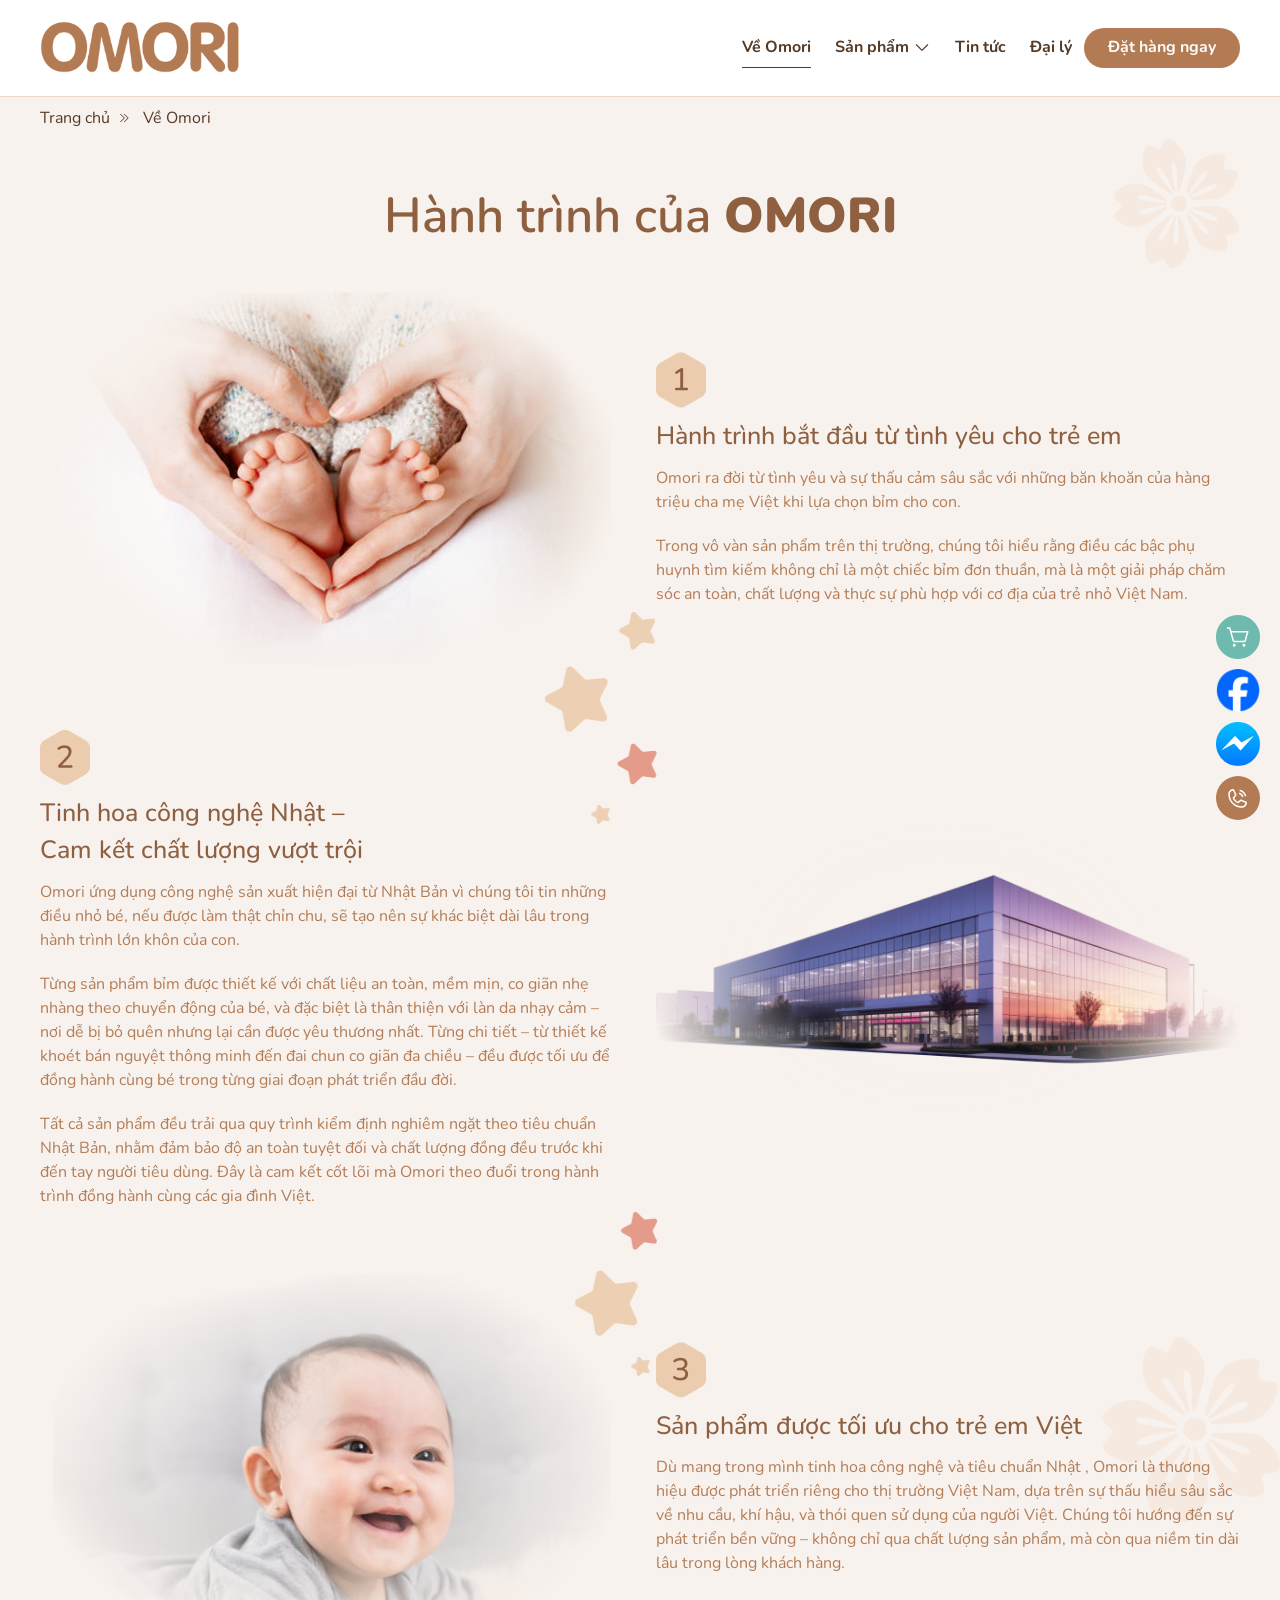
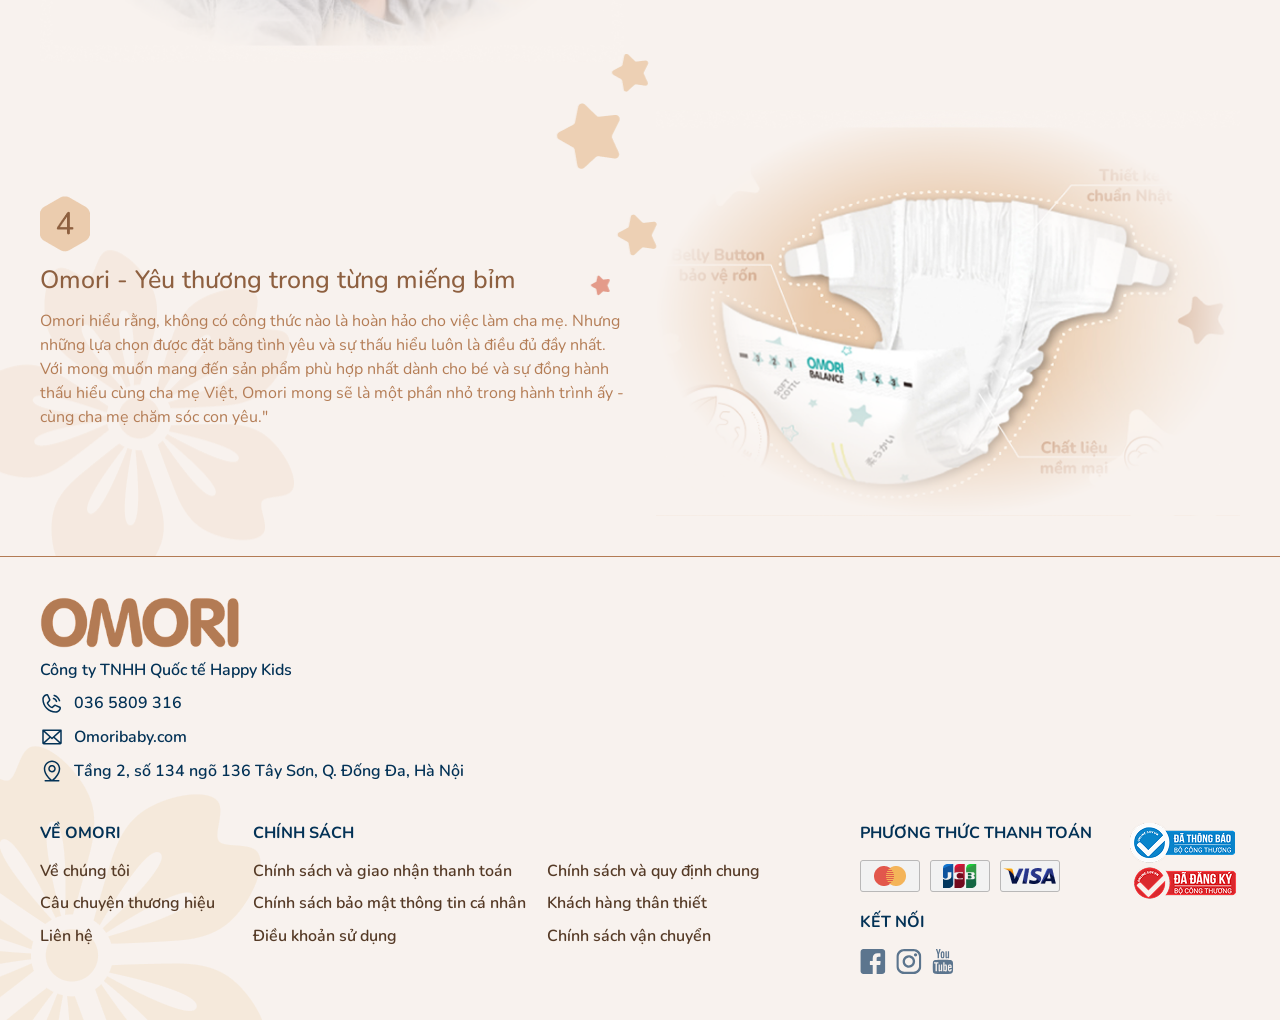
==== commit 212d4247: "update" ====
--- a/HTML-PC/about.html
+++ b/HTML-PC/about.html
@@ -57,6 +57,22 @@
         </div>
     </header>
     <!-- Header End -->
+    <ul class="social-fixed">
+        <li><a href=""><img src="images/cart.png" alt="" /> </a></li>
+        <li><a href=""><img src="images/fb.png" alt="" /></a></li>
+        <li><a href=""><img src="images/mess.png" alt="" /></a></li>
+        <li>
+            <a href="tel:036 5809 316"  class="hotline">
+                <svg width="24" height="24" viewBox="0 0 24 24" fill="none" xmlns="http://www.w3.org/2000/svg">
+                    <path
+                        d="M13.5253 4.30599C13.5508 4.21081 13.5947 4.12158 13.6547 4.04339C13.7147 3.9652 13.7894 3.8996 13.8748 3.85032C13.9601 3.80104 14.0543 3.76906 14.152 3.7562C14.2496 3.74334 14.3489 3.74985 14.4441 3.77537C15.8344 4.13813 17.103 4.86497 18.119 5.88103C19.1351 6.89708 19.8619 8.16562 20.2247 9.55599C20.2502 9.65116 20.2567 9.75042 20.2439 9.84811C20.231 9.94579 20.199 10.04 20.1497 10.1253C20.1005 10.2106 20.0349 10.2854 19.9567 10.3454C19.8785 10.4053 19.7893 10.4493 19.6941 10.4747C19.6307 10.4914 19.5655 10.4999 19.5 10.5001C19.3347 10.5001 19.1741 10.4455 19.043 10.3448C18.912 10.244 18.8179 10.1029 18.7753 9.94318C18.4795 8.80817 17.8863 7.77259 17.0569 6.9432C16.2275 6.11381 15.1919 5.52061 14.0569 5.22474C13.9616 5.19938 13.8723 5.15549 13.794 5.09558C13.7157 5.03566 13.65 4.9609 13.6006 4.87557C13.5513 4.79024 13.5192 4.69601 13.5063 4.59828C13.4933 4.50054 13.4998 4.40122 13.5253 4.30599ZM13.3069 8.22474C14.5997 8.56974 15.4303 9.40037 15.7753 10.6932C15.8179 10.8529 15.912 10.994 16.043 11.0948C16.1741 11.1955 16.3347 11.25 16.5 11.2501C16.5655 11.2499 16.6307 11.2414 16.6941 11.2247C16.7893 11.1993 16.8785 11.1553 16.9567 11.0954C17.0349 11.0354 17.1005 10.9606 17.1497 10.8753C17.199 10.79 17.231 10.6958 17.2439 10.5981C17.2567 10.5004 17.2502 10.4012 17.2247 10.306C16.7447 8.50974 15.4903 7.25537 13.6941 6.77537C13.5019 6.72402 13.2971 6.75113 13.1249 6.85073C12.9527 6.95033 12.8271 7.11426 12.7758 7.30646C12.7244 7.49866 12.7516 7.70338 12.8512 7.87559C12.9508 8.04781 13.1147 8.1734 13.3069 8.22474ZM20.9888 17.1638C20.8216 18.4341 20.1977 19.6002 19.2337 20.4442C18.2696 21.2882 17.0313 21.7523 15.75 21.7501C8.30626 21.7501 2.25001 15.6938 2.25001 8.25005C2.24771 6.96876 2.7119 5.73045 3.55588 4.76639C4.39986 3.80234 5.56592 3.17847 6.83626 3.0113C7.1575 2.97208 7.4828 3.0378 7.76362 3.19865C8.04444 3.35951 8.2657 3.60687 8.39438 3.9038L10.3744 8.32412V8.33537C10.4729 8.56267 10.5136 8.81083 10.4928 9.05769C10.472 9.30455 10.3904 9.54242 10.2553 9.75005C10.2384 9.77537 10.2206 9.7988 10.2019 9.82224L8.25001 12.136C8.9522 13.5629 10.4447 15.0422 11.8903 15.7463L14.1722 13.8047C14.1946 13.7859 14.2181 13.7684 14.2425 13.7522C14.45 13.6139 14.6887 13.5294 14.937 13.5065C15.1853 13.4836 15.4354 13.5229 15.6647 13.621L15.6769 13.6266L20.0934 15.6057C20.3909 15.7339 20.6389 15.955 20.8003 16.2358C20.9616 16.5167 21.0278 16.8422 20.9888 17.1638ZM19.5 16.9763C19.5 16.9763 19.4934 16.9763 19.4897 16.9763L15.0834 15.0029L12.8006 16.9444C12.7785 16.9632 12.7553 16.9807 12.7313 16.9969C12.5154 17.1409 12.2659 17.2265 12.0071 17.2452C11.7483 17.2639 11.489 17.2152 11.2547 17.1038C9.49876 16.2554 7.74845 14.5182 6.89907 12.781C6.7866 12.5484 6.73613 12.2906 6.75255 12.0327C6.76898 11.7749 6.85174 11.5256 6.99282 11.3091C7.00872 11.2837 7.02659 11.2596 7.04626 11.2369L9.00001 8.92037L7.03126 4.51412C7.03089 4.51038 7.03089 4.50661 7.03126 4.50287C6.12212 4.62146 5.28739 5.0674 4.68339 5.75716C4.0794 6.44693 3.74755 7.33322 3.75001 8.25005C3.75348 11.4316 5.01888 14.4818 7.26856 16.7315C9.51825 18.9812 12.5685 20.2466 15.75 20.2501C16.6663 20.2532 17.5523 19.9225 18.2425 19.3198C18.9327 18.7171 19.3797 17.8837 19.5 16.9754V16.9763Z"
+                        fill="#ffffff" />
+                </svg>
+          
+            <span>036 5809 316</span>
+              </a>
+        </li>
+    </ul>
     
 
 <div class="banner-breadcrumb">
--- a/HTML-PC/css/main.css
+++ b/HTML-PC/css/main.css
@@ -1,2 +1,2 @@
-@import"https://fonts.googleapis.com/css2?family=Kanit:ital,wght@0,100;0,200;0,300;0,400;0,500;0,600;0,700;0,800;0,900;1,100;1,200;1,300;1,400;1,500;1,600;1,700;1,800;1,900&family=Nunito:ital,wght@0,200..1000;1,200..1000&display=swap";*,::after,::before{-webkit-box-sizing:border-box;box-sizing:border-box}:root{--color-base: #553A26 }body,html{background:#f8f2ee;color:#553a26;padding:0;line-height:1.4;font-size:16px;margin:0;overflow-x:hidden;font-family:"Nunito",sans-serif}h1,h2,h3,h4,h5,h6,p{margin:0;line-height:1.3}img,iframe{display:block;max-width:100%}ul{list-style:none;padding:0;margin:0}a{text-decoration:none;-webkit-transition:all .4s ease;transition:all .4s ease;color:#553a26}a:hover{opacity:.8;text-decoration:none;color:inherit}input{font-size:16px;height:48px;line-height:48px;border:none;outline:none;padding-left:25px;padding-right:25px}input:focus{outline:none}input[type=number]::-webkit-outer-spin-button,input[type=number]::-webkit-inner-spin-button{-webkit-appearance:none;margin:0}input[type=number]{-moz-appearance:textfield}select{appearance:none;-webkit-appearance:none;-moz-appearance:none;background:url('data:image/svg+xml,<svg xmlns="http://www.w3.org/2000/svg" width="24" height="24" viewBox="0 0 24 24" fill="none"><path d="M20.031 9.53068L12.531 17.0307C12.4614 17.1004 12.3787 17.1557 12.2876 17.1935C12.1966 17.2312 12.099 17.2506 12.0004 17.2506C11.9019 17.2506 11.8043 17.2312 11.7132 17.1935C11.6222 17.1557 11.5394 17.1004 11.4698 17.0307L3.96979 9.53068C3.82906 9.38995 3.75 9.19907 3.75 9.00005C3.75 8.80103 3.82906 8.61016 3.96979 8.46943C4.11052 8.32869 4.30139 8.24963 4.50042 8.24963C4.69944 8.24963 4.89031 8.32869 5.03104 8.46943L12.0004 15.4397L18.9698 8.46943C19.0395 8.39974 19.1222 8.34447 19.2132 8.30676C19.3043 8.26904 19.4019 8.24963 19.5004 8.24963C19.599 8.24963 19.6965 8.26904 19.7876 8.30676C19.8786 8.34447 19.9614 8.39974 20.031 8.46943C20.1007 8.53911 20.156 8.62183 20.1937 8.71288C20.2314 8.80392 20.2508 8.9015 20.2508 9.00005C20.2508 9.0986 20.2314 9.19618 20.1937 9.28722C20.156 9.37827 20.1007 9.46099 20.031 9.53068Z" fill="%238E6040"/></svg>') no-repeat !important;background-position:right 10px center !important;background-size:16px !important;font-size:14px;color:#333}section{padding:20px 0}.form-control{border-radius:24px;border:1px solid #ebebeb;color:#8e6040}.menu_before{width:100%;height:1px}.text-green{color:#2ca196}button,.btn{border:none;outline:none;height:40px;line-height:38px;cursor:pointer;text-align:center;padding:0 24px;font-weight:700;border-radius:24px;display:inline-block}button.btn-icon,.btn.btn-icon{display:-webkit-box;display:-webkit-flex;display:-ms-flexbox;display:flex;-webkit-box-align:center;-webkit-align-items:center;-ms-flex-align:center;align-items:center;-webkit-box-pack:center;-webkit-justify-content:center;-ms-flex-pack:center;justify-content:center;gap:5px}button.btn-base,.btn.btn-base{background:#b37b54;color:#fcfcfc}button.btn-line,.btn.btn-line{border:1px solid var(--color-base);background:none;color:var(--color-base)}button.btn-white,.btn.btn-white{border:1px solid #fff;background:#fff;color:var(--color-base)}button.btn-green,.btn.btn-green{border:1px solid #2ca196;background:#2ca196;color:#fff}.container{width:100%;max-width:1230px;padding-left:15px;padding-right:15px;margin-left:auto;margin-right:auto}.select-option{position:relative}.select-option .tt{color:#fd734f;cursor:pointer}.select-option .tt::after{position:relative;margin-left:5px;top:2px;content:url('data:image/svg+xml,<svg width="7" height="14" viewBox="0 0 7 14" fill="none" xmlns="http://www.w3.org/2000/svg"><path d="M6.77292 7.39804L1.14792 13.023C1.09565 13.0753 1.03361 13.1168 0.965326 13.145C0.897042 13.1733 0.823856 13.1879 0.749947 13.1879C0.676037 13.1879 0.602851 13.1733 0.534567 13.145C0.466284 13.1168 0.40424 13.0753 0.351978 13.023C0.299716 12.9708 0.258259 12.9087 0.229975 12.8404C0.201691 12.7722 0.187134 12.699 0.187134 12.6251C0.187134 12.5512 0.201691 12.478 0.229975 12.4097C0.258259 12.3414 0.299716 12.2794 0.351978 12.2271L5.57971 7.00007L0.351978 1.77304C0.24643 1.66749 0.187134 1.52434 0.187134 1.37507C0.187134 1.2258 0.24643 1.08265 0.351978 0.9771C0.457525 0.871552 0.600679 0.812256 0.749947 0.812256C0.899214 0.812256 1.04237 0.871552 1.14792 0.9771L6.77292 6.6021C6.82521 6.65434 6.8667 6.71638 6.89501 6.78466C6.92332 6.85295 6.93789 6.92615 6.93789 7.00007C6.93789 7.07399 6.92332 7.14719 6.89501 7.21547C6.8667 7.28376 6.82521 7.3458 6.77292 7.39804Z" fill="%23FD734F"/></svg>')}.select-option.active .list-option{display:block}.select-option .list-option{display:none;position:absolute;-webkit-box-shadow:0px 4px 30px 0px rgba(54,41,183,.0705882353);box-shadow:0px 4px 30px 0px rgba(54,41,183,.0705882353);background:#fcfcfc;padding:15px;z-index:1;border-radius:16px;top:50px;right:0;-webkit-box-shadow:0 0px 8px 0px rgba(54,41,183,.0784313725);box-shadow:0 0px 8px 0px rgba(54,41,183,.0784313725);min-width:300px;width:100%}.select-option .list-option .item{white-space:nowrap;display:-webkit-box;display:-webkit-flex;display:-ms-flexbox;display:flex;margin-bottom:10px;-webkit-box-pack:justify;-webkit-justify-content:space-between;-ms-flex-pack:justify;justify-content:space-between;-webkit-box-align:center;-webkit-align-items:center;-ms-flex-align:center;align-items:center}.select-option .list-option .item:last-child{margin-bottom:0}.select-option .list-option .item .choose{display:-webkit-box;display:-webkit-flex;display:-ms-flexbox;display:flex;-webkit-box-align:center;-webkit-align-items:center;-ms-flex-align:center;align-items:center;gap:5px}.select-option .list-option .item .choose label{display:-webkit-box;display:-webkit-flex;display:-ms-flexbox;display:flex;-webkit-box-align:center;-webkit-align-items:center;-ms-flex-align:center;align-items:center;gap:5px}.select-option .list-option .item .choose label img{height:22px}.wrap-paging{margin:40px 0;margin-left:auto}@media(max-width: 767px){.wrap-paging{margin:20px}}.wrap-paging .pagination{display:-webkit-box;display:-webkit-flex;display:-ms-flexbox;display:flex;-webkit-flex-wrap:wrap;-ms-flex-wrap:wrap;flex-wrap:wrap;gap:10px;-webkit-box-pack:end;-webkit-justify-content:end;-ms-flex-pack:end;justify-content:end}@media(max-width: 767px){.wrap-paging .pagination{display:none}}.wrap-paging .pagination .page{font-size:16px;font-weight:700;display:inline-block;line-height:40px;text-align:center;width:40px;height:40px;background:#fcfcfc;-webkit-box-shadow:0px 4px 30px 0px rgba(54,41,183,.0705882353);box-shadow:0px 4px 30px 0px rgba(54,41,183,.0705882353);-webkit-box-shadow:4px 0px 8px 0px rgba(54,41,183,.0784313725);box-shadow:4px 0px 8px 0px rgba(54,41,183,.0784313725);border-radius:50%}.wrap-paging .pagination .page a{color:#7c8087;display:block}.wrap-paging .pagination .page .icon{width:40px;height:40px;padding:8px}.wrap-paging .pagination .page.active{background:var(--color-base)}.wrap-paging .pagination .page.active a{color:#fff}.wrap-paging .pagination .page.disabled{opacity:.6}.wrap-paging .xemthem{width:100%;background:var(--color-base);color:#fcfcfc;text-align:center;height:40px;border-radius:24px;line-height:40px;display:none}@media(max-width: 767px){.wrap-paging .xemthem{display:block}}.thumb{display:block;overflow:hidden;height:0;position:relative;width:100%;background:#f4f4f4}.thumb.thumb-news{padding-bottom:60%}.thumb.thumb-product{padding-bottom:100%}.thumb img{-o-object-fit:cover;object-fit:cover;position:absolute;top:0;bottom:0;left:0;right:0;width:100%;height:100%}.placeholder{position:relative;background:#222 !important;opacity:.1;-webkit-animation:fading 1.5s infinite;animation:fading 1.5s infinite;border-radius:4px}@-webkit-keyframes fading{0%{opacity:.1}0%{opacity:.2}100%{opacity:.1}}@keyframes fading{0%{opacity:.1}0%{opacity:.2}100%{opacity:.1}}.checkbox{width:18px;height:18px}.breadcrumb{width:100%;padding:10px 0;background:none;margin-bottom:0}.breadcrumb li{display:inline-block}.breadcrumb li::after{margin:0 10px;content:url('data:image/svg+xml,<svg width="9" height="10" viewBox="0 0 9 10" fill="none" xmlns="http://www.w3.org/2000/svg"><path d="M4.64052 5.26552L0.890521 9.01552C0.820156 9.08589 0.72472 9.12542 0.625208 9.12542C0.525697 9.12542 0.430261 9.08589 0.359896 9.01552C0.289531 8.94516 0.25 8.84972 0.25 8.75021C0.25 8.6507 0.289531 8.55526 0.359896 8.4849L3.84505 5.00021L0.359896 1.51552C0.289531 1.44516 0.25 1.34972 0.25 1.25021C0.25 1.1507 0.289531 1.05526 0.359896 0.984896C0.430261 0.914531 0.525697 0.875 0.625208 0.875C0.72472 0.875 0.820156 0.914531 0.890521 0.984896L4.64052 4.7349C4.67539 4.76972 4.70305 4.81108 4.72192 4.85661C4.74079 4.90213 4.7505 4.95093 4.7505 5.00021C4.7505 5.04949 4.74079 5.09829 4.72192 5.14381C4.70305 5.18934 4.67539 5.23069 4.64052 5.26552ZM8.39052 4.7349L4.64052 0.984896C4.57016 0.914531 4.47472 0.875 4.37521 0.875C4.2757 0.875 4.18026 0.914531 4.1099 0.984896C4.03953 1.05526 4 1.1507 4 1.25021C4 1.34972 4.03953 1.44516 4.1099 1.51552L7.59505 5.00021L4.1099 8.4849C4.03953 8.55526 4 8.6507 4 8.75021C4 8.84972 4.03953 8.94516 4.1099 9.01552C4.18026 9.08589 4.2757 9.12542 4.37521 9.12542C4.47472 9.12542 4.57016 9.08589 4.64052 9.01552L8.39052 5.26552C8.42539 5.23069 8.45305 5.18934 8.47192 5.14381C8.49079 5.09829 8.5005 5.04949 8.5005 5.00021C8.5005 4.95093 8.49079 4.90213 8.47192 4.85661C8.45305 4.81108 8.42539 4.76972 8.39052 4.7349Z" fill="%23553A26"/></svg>')}.breadcrumb li:last-child::after{display:none}.breadcrumb li.active a{font-weight:bold}.box-checkbox{display:-webkit-box;display:-webkit-flex;display:-ms-flexbox;display:flex;-webkit-box-align:center;-webkit-align-items:center;-ms-flex-align:center;align-items:center;gap:5px;margin-right:5px}.box-checkbox input{padding:0;height:initial;width:initial;margin-bottom:0;display:none;cursor:pointer}.box-checkbox label{position:relative;cursor:pointer;line-height:22px}.box-checkbox label:hover::before{border:1px solid #fd5023}.box-checkbox label:before{content:"";-webkit-appearance:none;background-color:rgba(0,0,0,0);border:1px solid #c2c2c2;border-radius:4px;-webkit-box-shadow:0 1px 2px rgba(0,0,0,.05),inset 0px -15px 10px -12px rgba(0,0,0,.05);box-shadow:0 1px 2px rgba(0,0,0,.05),inset 0px -15px 10px -12px rgba(0,0,0,.05);padding:10px;display:inline-block;height:22px;width:22px;position:relative;vertical-align:middle;cursor:pointer}.box-checkbox input:checked+label::before{border:1px solid #fd5023;background:#fd5023}.box-checkbox input:checked+label:after{content:"";display:block;position:absolute;top:3px;left:8px;width:6px;height:13px;border:solid #fff;border-width:0 2px 2px 0;-webkit-transform:rotate(45deg);-ms-transform:rotate(45deg);transform:rotate(45deg)}.err{display:block;font-size:12px;margin-top:3px;color:#fd5023}.box-select .select-hidden{display:none;visibility:hidden;padding-right:10px}.box-select .select{cursor:pointer;display:inline-block;position:relative;width:100%;height:48px}.box-select .select-styled{position:absolute;top:0;right:0;bottom:0;background:rgba(0,0,0,0);left:0;line-height:48px;padding:0 25px;background:#fff;border:1px solid #ebebeb;border-radius:40px;-webkit-transition:all .2s ease-in;transition:all .2s ease-in}@media(max-width: 767px){.box-select .select-styled{padding:0 5px}}.box-select .select-styled:after{content:url('data:image/svg+xml,<svg width="18" height="10" viewBox="0 0 18 10" fill="none" xmlns="http://www.w3.org/2000/svg"><path d="M17.031 1.53104L9.53104 9.03104C9.46139 9.10077 9.37867 9.15609 9.28762 9.19384C9.19657 9.23158 9.09898 9.25101 9.00042 9.25101C8.90186 9.25101 8.80426 9.23158 8.71321 9.19384C8.62216 9.15609 8.53945 9.10077 8.46979 9.03104L0.969792 1.53104C0.829062 1.39031 0.75 1.19944 0.75 1.00042C0.75 0.801394 0.829062 0.610522 0.969792 0.469792C1.11052 0.329061 1.30139 0.25 1.50042 0.25C1.69944 0.25 1.89031 0.329061 2.03104 0.469792L9.00042 7.4401L15.9698 0.469792C16.0395 0.400109 16.1222 0.344834 16.2132 0.307122C16.3043 0.26941 16.4019 0.25 16.5004 0.25C16.599 0.25 16.6965 0.26941 16.7876 0.307122C16.8786 0.344834 16.9614 0.400109 17.031 0.469792C17.1007 0.539474 17.156 0.6222 17.1937 0.713245C17.2314 0.804289 17.2508 0.901871 17.2508 1.00042C17.2508 1.09896 17.2314 1.19654 17.1937 1.28759C17.156 1.37863 17.1007 1.46136 17.031 1.53104Z" fill="%232A3262"/></svg>');width:18px;height:18px;position:absolute;top:0;right:10px}@media(max-width: 767px){.box-select .select-styled:after{right:5px;content:url('data:image/svg+xml,<svg width="10" height="10" viewBox="0 0 18 10" fill="none" xmlns="http://www.w3.org/2000/svg"><path d="M17.031 1.53104L9.53104 9.03104C9.46139 9.10077 9.37867 9.15609 9.28762 9.19384C9.19657 9.23158 9.09898 9.25101 9.00042 9.25101C8.90186 9.25101 8.80426 9.23158 8.71321 9.19384C8.62216 9.15609 8.53945 9.10077 8.46979 9.03104L0.969792 1.53104C0.829062 1.39031 0.75 1.19944 0.75 1.00042C0.75 0.801394 0.829062 0.610522 0.969792 0.469792C1.11052 0.329061 1.30139 0.25 1.50042 0.25C1.69944 0.25 1.89031 0.329061 2.03104 0.469792L9.00042 7.4401L15.9698 0.469792C16.0395 0.400109 16.1222 0.344834 16.2132 0.307122C16.3043 0.26941 16.4019 0.25 16.5004 0.25C16.599 0.25 16.6965 0.26941 16.7876 0.307122C16.8786 0.344834 16.9614 0.400109 17.031 0.469792C17.1007 0.539474 17.156 0.6222 17.1937 0.713245C17.2314 0.804289 17.2508 0.901871 17.2508 1.00042C17.2508 1.09896 17.2314 1.19654 17.1937 1.28759C17.156 1.37863 17.1007 1.46136 17.031 1.53104Z" fill="%232A3262"/></svg>')}}.box-select .select-options{display:none;position:absolute;top:100%;right:0;left:0;z-index:999;margin:0;padding:0;list-style:none;border-radius:16px}.box-select .select-options li{margin:0;padding:5px 0;text-indent:15px;-webkit-transition:all .2s ease-in;transition:all .2s ease-in;color:#222;background:#fff}.box-select .select-options li:hover,.box-select .select-options li.is-selected{color:var(--color-base)}.box-select .select-options li[rel=hide]{display:none}.box-radio{display:-webkit-box;display:-webkit-flex;display:-ms-flexbox;display:flex;-webkit-box-align:center;-webkit-align-items:center;-ms-flex-align:center;align-items:center;gap:5px;margin-right:5px}.box-radio input{padding:0;height:initial;width:initial;margin-bottom:0;display:none;cursor:pointer}.box-radio label{position:relative;cursor:pointer;line-height:12px}.box-radio label:hover::before{border:1px solid #fd5023}.box-radio label:before{content:"";-webkit-appearance:none;background-color:rgba(0,0,0,0);border:1px solid #c2c2c2;border-radius:50%;-webkit-box-shadow:0 1px 2px rgba(0,0,0,.05),inset 0px -15px 10px -12px rgba(0,0,0,.05);box-shadow:0 1px 2px rgba(0,0,0,.05),inset 0px -15px 10px -12px rgba(0,0,0,.05);padding:10px;display:inline-block;height:12px;width:12px;position:relative;vertical-align:middle;cursor:pointer}.box-radio input:checked+label::before{border:1px solid #fd5023;background:#fd5023}.box-radio input:checked+label:after{content:"";display:block;position:absolute;top:3px;left:8px;width:6px;height:13px;border:solid #fff;border-width:0 2px 2px 0;-webkit-transform:rotate(45deg);-ms-transform:rotate(45deg);transform:rotate(45deg)}@media(max-width: 991px){.list-news{display:grid;grid-template-columns:repeat(2, 1fr);gap:15px}}@media(max-width: 767px){.list-news{grid-template-columns:repeat(1, 1fr);gap:0}}.list-news .item-news{margin-bottom:25px}@media(max-width: 991px){.list-news .item-news{margin-bottom:0}}.list-news .item-news:last-of-type{margin-bottom:0}.list-news .item-news .box-news{display:-webkit-box;display:-webkit-flex;display:-ms-flexbox;display:flex;-webkit-box-align:start;-webkit-align-items:start;-ms-flex-align:start;align-items:start}@media(max-width: 991px){.list-news .item-news .box-news{display:grid;grid-template-columns:repeat(2, 1fr)}}@media(max-width: 991px){.list-news .item-news .box-news{display:grid;grid-template-columns:repeat(1, 1fr);gap:0}}.list-news .item-news .thumb-art{width:33.3333333333%;border-radius:8px;overflow:hidden;min-width:33.3333333333%}@media(max-width: 991px){.list-news .item-news .thumb-art{width:100%}}.list-news .item-news .title-news{font-size:16px;font-weight:700}.list-news .item-news .title-news:hover{color:var(--color-base)}.list-news .item-news .title-news:hover a{color:var(--color-base)}.list-news .item-news .description{font-size:16px;color:#8e6040;margin-top:10px}@media(max-width: 1680px){.list-news .item-news .description{-webkit-line-clamp:2}}@media(max-width: 991px){.list-news .item-news .description{-webkit-line-clamp:inherit}}.list-news .item-news .right-content{padding-left:20px}@media(max-width: 991px){.list-news .item-news .right-content{padding-left:0;padding-top:15px}}.list-news .item-news .flex-cat{display:-webkit-box;display:-webkit-flex;display:-ms-flexbox;display:flex;-webkit-box-align:center;-webkit-align-items:center;-ms-flex-align:center;align-items:center;gap:5px;row-gap:10px;margin-bottom:10px}@media(max-width: 991px){.list-news .item-news .flex-cat{-webkit-flex-wrap:wrap;-ms-flex-wrap:wrap;flex-wrap:wrap}}.list-news .item-news .flex-cat .time{display:-webkit-box;display:-webkit-flex;display:-ms-flexbox;display:flex;-webkit-box-align:center;-webkit-align-items:center;-ms-flex-align:center;align-items:center;gap:5px;font-size:13px;font-weight:400}.list-news .item-news .flex-cat .time .icon{width:16px;height:16px}.list-news .item-news .flex-cat .cat-tag{font-size:13px;padding:0 5px;text-transform:uppercase;border-left:1px solid #919191}.list-news .item-news .xemthem{color:#2ca196;font-size:13px;margin-top:10px;display:block}@media(max-width: 767px){.list-news .item-news .xemthem{margin-top:0}}.list-news .item-news .xemthem::after{content:url('data:image/svg+xml,<svg width="18" height="18" viewBox="0 0 18 18" fill="none" xmlns="http://www.w3.org/2000/svg"><path d="M12.7729 9.39792L7.14792 15.0229C7.09565 15.0752 7.03361 15.1166 6.96533 15.1449C6.89704 15.1732 6.82386 15.1878 6.74995 15.1878C6.67604 15.1878 6.60285 15.1732 6.53457 15.1449C6.46628 15.1166 6.40424 15.0752 6.35198 15.0229C6.29972 14.9707 6.25826 14.9086 6.22998 14.8403C6.20169 14.772 6.18713 14.6989 6.18713 14.6249C6.18713 14.551 6.20169 14.4779 6.22998 14.4096C6.25826 14.3413 6.29972 14.2792 6.35198 14.227L11.5797 8.99995L6.35198 3.77292C6.24643 3.66737 6.18713 3.52421 6.18713 3.37495C6.18713 3.22568 6.24643 3.08253 6.35198 2.97698C6.45753 2.87143 6.60068 2.81213 6.74995 2.81213C6.89921 2.81213 7.04237 2.87143 7.14792 2.97698L12.7729 8.60198C12.8252 8.65422 12.8667 8.71626 12.895 8.78454C12.9233 8.85283 12.9379 8.92603 12.9379 8.99995C12.9379 9.07387 12.9233 9.14706 12.895 9.21535C12.8667 9.28364 12.8252 9.34567 12.7729 9.39792Z" fill="%232CA196"/></svg>');position:relative;top:5px}.item-product{background-color:#fff;border-radius:16px;padding:10px;height:100%;position:relative;-webkit-box-shadow:0px 4px 8px 0px rgba(183,204,217,.4);box-shadow:0px 4px 8px 0px rgba(183,204,217,.4)}.item-product a{text-decoration:none;color:inherit;display:block}.item-product .tag{position:absolute;top:-5px;left:5px;z-index:10;background:url("images/tag.png") no-repeat center center;background-size:contain;color:#553a26;font-size:13px;padding-bottom:5px;font-weight:700;padding-right:10px;width:50px;height:30px;display:-webkit-box;display:-webkit-flex;display:-ms-flexbox;display:flex;-webkit-box-align:center;-webkit-align-items:center;-ms-flex-align:center;align-items:center;-webkit-box-pack:center;-webkit-justify-content:center;-ms-flex-pack:center;justify-content:center}.item-product .product-image{position:relative;aspect-ratio:1/1;overflow:hidden;border-radius:8px;background:#fff3e1}.item-product .product-image img{position:absolute;inset:0;width:100%;height:100%;-o-object-fit:cover;object-fit:cover}.item-product .product-title{font-weight:700;margin-top:.5rem;display:-webkit-box;-webkit-line-clamp:2;-webkit-box-orient:vertical;overflow:hidden;text-overflow:ellipsis}.item-product .price{color:#2ca196;font-weight:bold}.item-product .price-details{display:-webkit-box;display:-webkit-flex;display:-ms-flexbox;display:flex;-webkit-box-align:center;-webkit-align-items:center;-ms-flex-align:center;align-items:center;gap:5px;-webkit-flex-wrap:wrap;-ms-flex-wrap:wrap;flex-wrap:wrap;margin-top:10px}.item-product .old-price{font-size:.75rem;text-decoration:line-through;color:#94a3b8}.section-news-detail .content .thumb-art{margin-bottom:30px}.section-news-detail .content .thumb-art .thumb-news{border-radius:16px;padding-bottom:35%}.section-news-detail .content .flex-cat{display:-webkit-box;display:-webkit-flex;display:-ms-flexbox;display:flex;-webkit-box-align:center;-webkit-align-items:center;-ms-flex-align:center;align-items:center;gap:5px;row-gap:10px;margin-bottom:10px}@media(max-width: 991px){.section-news-detail .content .flex-cat{-webkit-flex-wrap:wrap;-ms-flex-wrap:wrap;flex-wrap:wrap}}.section-news-detail .content .flex-cat .time{display:-webkit-box;display:-webkit-flex;display:-ms-flexbox;display:flex;-webkit-box-align:center;-webkit-align-items:center;-ms-flex-align:center;align-items:center;gap:5px;font-size:13px;font-weight:400}.section-news-detail .content .flex-cat .time .icon{width:16px;height:16px}.section-news-detail .content .flex-cat .cat-tag{font-size:13px;padding:0 5px;border-left:1px solid #51555f}.section-news-detail .content .title-news{font-size:32px;font-weight:700;margin-bottom:15px}@media(max-width: 991px){.section-news-detail .content .title-news{font-size:24px}}.section-news-detail .content .flex-cat{margin-bottom:25px}.section-news-detail .content .flex-cat .cat-tag{margin-right:10px}.section-news-detail .content .details{font-size:16px;color:#8e6040}.section-news-detail .content .details p{margin-bottom:15px;color:#8e6040}.section-news-detail .content .details img{margin:auto;margin-bottom:15px;max-width:100%;max-height:100%;-o-object-fit:contain;object-fit:contain}.section-news-detail .content .details h2,.section-news-detail .content .details h3,.section-news-detail .content .details h4,.section-news-detail .content .details h5,.section-news-detail .content .details h6{margin-bottom:15px;color:#553a26}.popup-overlay{position:fixed;inset:0;background-color:rgba(0,0,0,.5);z-index:999;display:none;overflow-x:hidden}.popup-wrapper{display:-webkit-box;display:-webkit-flex;display:-ms-flexbox;display:flex;-webkit-box-pack:center;-webkit-justify-content:center;-ms-flex-pack:center;justify-content:center;-webkit-box-align:center;-webkit-align-items:center;-ms-flex-align:center;align-items:center;height:100%}.popup-content{max-width:1200px;width:100%;max-height:90vh;overflow-y:auto;position:relative;border-radius:16px;color:#8e6040}.popup-content .block-contact{border-radius:0 !important}.popup-content .block-contact img{border-radius:16px;border:1px solid #ebd8ca}@media(max-width: 767px){.popup-content{height:100vh;min-height:100vh;border-radius:0}}.overflow-hidden{overflow:hidden}.popup-title{text-align:center;margin-bottom:1rem}.popup-close{position:absolute;top:.5rem;right:.5rem;cursor:pointer}.accordion-group{border-bottom:1px solid #ebd8ca;padding:.75rem 0}.accordion-toggle{font-weight:700;cursor:pointer;position:relative;padding-left:30px}.accordion-toggle::before{content:url('data:image/svg+xml,<svg xmlns="http://www.w3.org/2000/svg" width="24" height="25" viewBox="0 0 24 25" fill="none"><path d="M20.0306 10.2307L12.5306 17.7307C12.4609 17.8005 12.3782 17.8558 12.2871 17.8935C12.1961 17.9313 12.0985 17.9507 11.9999 17.9507C11.9014 17.9507 11.8038 17.9313 11.7127 17.8935C11.6217 17.8558 11.539 17.8005 11.4693 17.7307L3.9693 10.2307C3.82857 10.09 3.74951 9.89915 3.74951 9.70012C3.74951 9.5011 3.82857 9.31023 3.9693 9.1695C4.11003 9.02877 4.30091 8.94971 4.49993 8.94971C4.69895 8.94971 4.88982 9.02877 5.03055 9.1695L11.9999 16.1398L18.9693 9.1695C19.039 9.09982 19.1217 9.04454 19.2128 9.00683C19.3038 8.96912 19.4014 8.94971 19.4999 8.94971C19.5985 8.94971 19.6961 8.96912 19.7871 9.00683C19.8781 9.04454 19.9609 9.09982 20.0306 9.1695C20.1002 9.23918 20.1555 9.32191 20.1932 9.41295C20.2309 9.504 20.2503 9.60158 20.2503 9.70012C20.2503 9.79867 20.2309 9.89625 20.1932 9.9873C20.1555 10.0783 20.1002 10.1611 20.0306 10.2307Z" fill="%238E6040"/></svg>');position:absolute;left:0;-webkit-transition:-webkit-transform .3s;transition:-webkit-transform .3s;transition:transform .3s;transition:transform .3s, -webkit-transform .3s}.accordion-panel{display:none;margin-top:.5rem}.accordion-panel.active{display:block}.icon{display:block;width:24px;height:24px}.icon-hotro{content:url('data:image/svg+xml,<svg width="18" height="18" viewBox="0 0 18 18" fill="none" xmlns="http://www.w3.org/2000/svg"><path d="M9.84375 12.6562C9.84375 12.8231 9.79427 12.9863 9.70156 13.125C9.60884 13.2638 9.47707 13.3719 9.32289 13.4358C9.16872 13.4996 8.99907 13.5163 8.8354 13.4838C8.67172 13.4512 8.52138 13.3709 8.40338 13.2529C8.28538 13.1349 8.20502 12.9845 8.17247 12.8209C8.13991 12.6572 8.15662 12.4875 8.22048 12.3334C8.28434 12.1792 8.39249 12.0474 8.53124 11.9547C8.66999 11.862 8.83313 11.8125 9 11.8125C9.22378 11.8125 9.43839 11.9014 9.59662 12.0596C9.75486 12.2179 9.84375 12.4325 9.84375 12.6562ZM9 5.0625C7.44891 5.0625 6.1875 6.19805 6.1875 7.59375V7.875C6.1875 8.02418 6.24677 8.16726 6.35226 8.27275C6.45775 8.37824 6.60082 8.4375 6.75 8.4375C6.89919 8.4375 7.04226 8.37824 7.14775 8.27275C7.25324 8.16726 7.3125 8.02418 7.3125 7.875V7.59375C7.3125 6.82031 8.06977 6.1875 9 6.1875C9.93024 6.1875 10.6875 6.82031 10.6875 7.59375C10.6875 8.36719 9.93024 9 9 9C8.85082 9 8.70775 9.05926 8.60226 9.16475C8.49677 9.27024 8.4375 9.41332 8.4375 9.5625V10.125C8.4375 10.2742 8.49677 10.4173 8.60226 10.5227C8.70775 10.6282 8.85082 10.6875 9 10.6875C9.14919 10.6875 9.29226 10.6282 9.39775 10.5227C9.50324 10.4173 9.5625 10.2742 9.5625 10.125V10.0744C10.845 9.83883 11.8125 8.81578 11.8125 7.59375C11.8125 6.19805 10.5511 5.0625 9 5.0625ZM16.3125 9C16.3125 10.4463 15.8836 11.8601 15.0801 13.0626C14.2766 14.2651 13.1346 15.2024 11.7984 15.7559C10.4622 16.3093 8.99189 16.4541 7.57341 16.172C6.15492 15.8898 4.85196 15.1934 3.82928 14.1707C2.80661 13.148 2.11017 11.8451 1.82801 10.4266C1.54586 9.00811 1.69067 7.53781 2.24413 6.20163C2.7976 4.86544 3.73486 3.72339 4.9374 2.91988C6.13993 2.11637 7.55373 1.6875 9 1.6875C10.9388 1.68955 12.7975 2.46063 14.1685 3.83154C15.5394 5.20246 16.3105 7.06123 16.3125 9ZM15.1875 9C15.1875 7.77623 14.8246 6.57994 14.1447 5.56241C13.4648 4.54488 12.4985 3.75181 11.3679 3.2835C10.2372 2.81518 8.99314 2.69264 7.79288 2.93139C6.59262 3.17014 5.49012 3.75944 4.62478 4.62478C3.75944 5.49011 3.17014 6.59262 2.93139 7.79288C2.69265 8.99314 2.81518 10.2372 3.2835 11.3679C3.75182 12.4985 4.54488 13.4648 5.56241 14.1447C6.57994 14.8246 7.77623 15.1875 9 15.1875C10.6405 15.1856 12.2132 14.5331 13.3732 13.3732C14.5331 12.2132 15.1856 10.6405 15.1875 9Z" fill="%238E6040"/></svg>')}.icon-hotline{content:url('data:image/svg+xml,<svg width="18" height="18" viewBox="0 0 18 18" fill="none" xmlns="http://www.w3.org/2000/svg"><path d="M10.144 3.22956C10.1631 3.15817 10.1961 3.09124 10.241 3.0326C10.286 2.97396 10.3421 2.92476 10.4061 2.8878C10.4701 2.85084 10.5407 2.82686 10.614 2.81721C10.6872 2.80757 10.7617 2.81245 10.8331 2.83159C11.8758 3.10366 12.8272 3.64879 13.5893 4.41083C14.3513 5.17287 14.8964 6.12428 15.1685 7.16706C15.1877 7.23843 15.1925 7.31288 15.1829 7.38614C15.1733 7.45941 15.1493 7.53005 15.1123 7.59404C15.0753 7.65803 15.0261 7.71412 14.9675 7.75908C14.9089 7.80405 14.8419 7.83702 14.7706 7.85612C14.723 7.8686 14.6741 7.87498 14.625 7.8751C14.5011 7.8751 14.3806 7.83415 14.2823 7.75862C14.184 7.6831 14.1134 7.57722 14.0815 7.45745C13.8596 6.60619 13.4147 5.82951 12.7926 5.20746C12.1706 4.58542 11.3939 4.14052 10.5427 3.91862C10.4712 3.8996 10.4042 3.86668 10.3455 3.82175C10.2868 3.77681 10.2375 3.72074 10.2005 3.65674C10.1634 3.59274 10.1394 3.52207 10.1297 3.44877C10.12 3.37547 10.1249 3.30098 10.144 3.22956ZM9.98016 6.16862C10.9498 6.42737 11.5727 7.05034 11.8315 8.01995C11.8634 8.13972 11.934 8.2456 12.0323 8.32112C12.1306 8.39665 12.2511 8.4376 12.375 8.4376C12.4241 8.43748 12.473 8.4311 12.5206 8.41862C12.5919 8.39952 12.6589 8.36655 12.7175 8.32158C12.7761 8.27662 12.8253 8.22053 12.8623 8.15654C12.8993 8.09255 12.9233 8.02191 12.9329 7.94864C12.9425 7.87538 12.9377 7.80093 12.9185 7.72956C12.5585 6.38237 11.6177 5.44159 10.2706 5.08159C10.1264 5.04308 9.97286 5.06341 9.8437 5.13811C9.71454 5.21281 9.62035 5.33576 9.58184 5.47991C9.54333 5.62406 9.56367 5.7776 9.63837 5.90676C9.71307 6.03592 9.83601 6.13011 9.98016 6.16862ZM15.7416 12.8729C15.6162 13.8257 15.1483 14.7002 14.4253 15.3332C13.7022 15.9662 12.7735 16.3143 11.8125 16.3126C6.22969 16.3126 1.68751 11.7704 1.68751 6.1876C1.68578 5.22663 2.03393 4.2979 2.66691 3.57486C3.2999 2.85181 4.17444 2.38391 5.12719 2.25854C5.36812 2.22912 5.6121 2.27841 5.82272 2.39905C6.03333 2.51969 6.19928 2.70521 6.29579 2.92791L7.78079 6.24315V6.25159C7.85468 6.42206 7.88519 6.60818 7.86961 6.79333C7.85403 6.97847 7.79283 7.15687 7.69149 7.3126C7.67883 7.33159 7.66548 7.34916 7.65141 7.36674L6.18751 9.10205C6.71415 10.1722 7.83352 11.2817 8.91774 11.8098L10.6291 10.3536C10.646 10.3395 10.6636 10.3263 10.6819 10.3142C10.8375 10.2105 11.0165 10.1471 11.2027 10.1299C11.389 10.1127 11.5766 10.1423 11.7485 10.2158L11.7577 10.22L15.0701 11.7043C15.2932 11.8005 15.4792 11.9663 15.6002 12.1769C15.7212 12.3876 15.7708 12.6317 15.7416 12.8729ZM14.625 12.7323C14.625 12.7323 14.6201 12.7323 14.6173 12.7323L11.3126 11.2522L9.60047 12.7084C9.58387 12.7225 9.5665 12.7356 9.54844 12.7478C9.38655 12.8558 9.19941 12.9199 9.00531 12.934C8.81121 12.948 8.61678 12.9115 8.44102 12.8279C7.12407 12.1916 5.81133 10.8887 5.1743 9.58581C5.08995 9.41133 5.0521 9.21802 5.06442 9.02461C5.07673 8.83121 5.13881 8.64426 5.24462 8.4819C5.25654 8.46283 5.26994 8.44473 5.28469 8.42776L6.75001 6.69034L5.27344 3.38565C5.27317 3.38284 5.27317 3.38002 5.27344 3.37721C4.59159 3.46616 3.96555 3.80061 3.51255 4.31793C3.05955 4.83526 2.81066 5.49998 2.81251 6.1876C2.81511 8.57375 3.76416 10.8614 5.45142 12.5487C7.13869 14.2359 9.42636 15.185 11.8125 15.1876C12.4997 15.19 13.1642 14.9419 13.6819 14.4899C14.1995 14.0379 14.5348 13.4128 14.625 12.7316V12.7323Z" fill="%238E6040"/></svg>')}.icon-search{content:url('data:image/svg+xml,<svg width="24" height="25" viewBox="0 0 24 25" fill="none" xmlns="http://www.w3.org/2000/svg"><path d="M21.5307 20.9693L16.8366 16.2762C18.1971 14.6428 18.8756 12.5478 18.7308 10.4269C18.586 8.30604 17.6291 6.32265 16.0592 4.88932C14.4893 3.45599 12.4272 2.68308 10.3019 2.73138C8.17669 2.77968 6.15187 3.64547 4.6487 5.14864C3.14553 6.65181 2.27974 8.67663 2.23144 10.8019C2.18314 12.9271 2.95605 14.9892 4.38938 16.5591C5.82271 18.129 7.8061 19.0859 9.92697 19.2307C12.0478 19.3755 14.1429 18.6971 15.7763 17.3365L20.4694 22.0306C20.5391 22.1003 20.6218 22.1556 20.7129 22.1933C20.8039 22.231 20.9015 22.2504 21 22.2504C21.0986 22.2504 21.1962 22.231 21.2872 22.1933C21.3783 22.1556 21.461 22.1003 21.5307 22.0306C21.6003 21.9609 21.6556 21.8782 21.6933 21.7871C21.731 21.6961 21.7505 21.5985 21.7505 21.5C21.7505 21.4014 21.731 21.3038 21.6933 21.2128C21.6556 21.1218 21.6003 21.039 21.5307 20.9693ZM3.75003 11C3.75003 9.66495 4.14591 8.3599 4.88761 7.24987C5.62931 6.13984 6.68352 5.27467 7.91692 4.76378C9.15032 4.25289 10.5075 4.11922 11.8169 4.37967C13.1263 4.64012 14.329 5.28299 15.273 6.227C16.217 7.171 16.8599 8.37374 17.1203 9.68311C17.3808 10.9925 17.2471 12.3497 16.7362 13.5831C16.2253 14.8165 15.3602 15.8707 14.2501 16.6124C13.1401 17.3541 11.8351 17.75 10.5 17.75C8.71043 17.748 6.99469 17.0362 5.72925 15.7708C4.46381 14.5053 3.75202 12.7896 3.75003 11Z" fill="%238E6040"/></svg>')}.icon-comment{content:url('data:image/svg+xml,<svg width="32" height="33" viewBox="0 0 32 33" fill="none" xmlns="http://www.w3.org/2000/svg"><path d="M29.0087 23.8451C29.6997 22.412 30.0387 20.8346 29.9977 19.2441C29.9566 17.6536 29.5367 16.0959 28.7727 14.7003C28.0087 13.3047 26.9227 12.1116 25.605 11.2199C24.2873 10.3283 22.7758 9.76401 21.1962 9.57385C20.6706 8.35181 19.9065 7.24692 18.9485 6.32388C17.9906 5.40084 16.8581 4.67821 15.6174 4.1983C14.3767 3.71839 13.0527 3.49086 11.723 3.52902C10.3933 3.56718 9.08452 3.87026 7.87339 4.42053C6.66225 4.9708 5.57308 5.75718 4.66965 6.73364C3.76622 7.71009 3.0667 8.85699 2.61204 10.1072C2.15739 11.3573 1.95674 12.6857 2.02185 14.0143C2.08696 15.343 2.41651 16.6454 2.99122 17.8451L2.08247 20.9339C1.98086 21.2787 1.97407 21.6445 2.0628 21.9928C2.15154 22.3412 2.33252 22.6592 2.5867 22.9134C2.84089 23.1676 3.15888 23.3485 3.50723 23.4373C3.85558 23.526 4.22141 23.5192 4.56622 23.4176L7.65497 22.5089C8.64676 22.9854 9.71008 23.2957 10.8025 23.4276C11.3332 24.6711 12.1106 25.7941 13.0876 26.7286C14.0646 27.6632 15.221 28.3899 16.4869 28.8649C17.7527 29.3398 19.1018 29.5531 20.4524 29.492C21.803 29.4308 23.1272 29.0963 24.345 28.5089L27.4337 29.4176C27.7784 29.5191 28.1441 29.5258 28.4923 29.4372C28.8405 29.3485 29.1583 29.1676 29.4125 28.9136C29.6666 28.6596 29.8476 28.3418 29.9365 27.9937C30.0254 27.6455 30.0188 27.2798 29.9175 26.9351L29.0087 23.8451ZM7.74997 20.4376C7.65441 20.4378 7.55934 20.4513 7.46747 20.4776L3.99997 21.5001L5.02122 18.0301C5.09385 17.7794 5.06559 17.5102 4.94247 17.2801C4.03786 15.5883 3.77131 13.6278 4.19143 11.7559C4.61154 9.88405 5.69033 8.22547 7.23115 7.08253C8.77197 5.9396 10.6722 5.38842 12.5855 5.52947C14.4987 5.67053 16.2976 6.49442 17.6541 7.85097C19.0106 9.20751 19.8345 11.0064 19.9756 12.9196C20.1167 14.8329 19.5655 16.7331 18.4225 18.2739C17.2796 19.8147 15.621 20.8935 13.7491 21.3136C11.8773 21.7338 9.91675 21.4672 8.22497 20.5626C8.07949 20.4821 7.91623 20.4391 7.74997 20.4376ZM26.9737 24.0289L28 27.5001L24.53 26.4789C24.2793 26.4062 24.0101 26.4345 23.78 26.5576C21.9385 27.5409 19.7858 27.766 17.7807 27.1851C15.7757 26.6041 14.0768 25.263 13.0462 23.4476C14.4154 23.3047 15.7404 22.8804 16.9379 22.2012C18.1353 21.5221 19.1796 20.6029 20.005 19.5011C20.8305 18.3994 21.4193 17.139 21.7347 15.7989C22.05 14.4588 22.085 13.0681 21.8375 11.7139C23.0305 11.9951 24.1429 12.5466 25.0889 13.326C26.0349 14.1053 26.7891 15.0916 27.2935 16.2088C27.7978 17.3259 28.0387 18.5439 27.9975 19.7689C27.9564 20.9939 27.6343 22.1931 27.0562 23.2739C26.9318 23.5054 26.9035 23.7766 26.9775 24.0289H26.9737Z" fill="%238E6040"/></svg>')}.icon-notifi{content:url('data:image/svg+xml,<svg width="32" height="33" viewBox="0 0 32 33" fill="none" xmlns="http://www.w3.org/2000/svg"><path d="M27.725 22.4925C27.0313 21.2975 26 17.9163 26 13.5C26 10.8478 24.9464 8.3043 23.0711 6.42893C21.1957 4.55357 18.6522 3.5 16 3.5C13.3479 3.5 10.8043 4.55357 8.92895 6.42893C7.05358 8.3043 6.00002 10.8478 6.00002 13.5C6.00002 17.9175 4.96752 21.2975 4.27377 22.4925C4.0966 22.7963 4.00268 23.1415 4.00148 23.4931C4.00027 23.8448 4.09182 24.1906 4.26689 24.4956C4.44196 24.8006 4.69437 25.0541 4.99865 25.2304C5.30293 25.4068 5.64833 25.4997 6.00002 25.5H11.1013C11.332 26.6289 11.9455 27.6436 12.8382 28.3722C13.7308 29.1009 14.8477 29.4989 16 29.4989C17.1523 29.4989 18.2692 29.1009 19.1618 28.3722C20.0545 27.6436 20.6681 26.6289 20.8988 25.5H26C26.3516 25.4995 26.6968 25.4064 27.0009 25.23C27.3051 25.0535 27.5573 24.8 27.7322 24.4951C27.9071 24.1901 27.9986 23.8444 27.9973 23.4928C27.996 23.1412 27.9021 22.7962 27.725 22.4925ZM16 27.5C15.3798 27.4998 14.7749 27.3074 14.2685 26.9492C13.7622 26.5911 13.3793 26.0848 13.1725 25.5H18.8275C18.6208 26.0848 18.2379 26.5911 17.7315 26.9492C17.2252 27.3074 16.6202 27.4998 16 27.5ZM6.00002 23.5C6.96252 21.845 8.00002 18.01 8.00002 13.5C8.00002 11.3783 8.84287 9.34344 10.3432 7.84315C11.8435 6.34285 13.8783 5.5 16 5.5C18.1217 5.5 20.1566 6.34285 21.6569 7.84315C23.1572 9.34344 24 11.3783 24 13.5C24 18.0063 25.035 21.8412 26 23.5H6.00002Z" fill="%238E6040"/></svg>')}.icon-notifi-base{content:url('data:image/svg+xml,<svg width="32" height="33" viewBox="0 0 32 33" fill="none" xmlns="http://www.w3.org/2000/svg"><path d="M27.725 22.4925C27.0313 21.2975 26 17.9163 26 13.5C26 10.8478 24.9464 8.3043 23.0711 6.42893C21.1957 4.55357 18.6522 3.5 16 3.5C13.3479 3.5 10.8043 4.55357 8.92895 6.42893C7.05358 8.3043 6.00002 10.8478 6.00002 13.5C6.00002 17.9175 4.96752 21.2975 4.27377 22.4925C4.0966 22.7963 4.00268 23.1415 4.00148 23.4931C4.00027 23.8448 4.09182 24.1906 4.26689 24.4956C4.44196 24.8006 4.69437 25.0541 4.99865 25.2304C5.30293 25.4068 5.64833 25.4997 6.00002 25.5H11.1013C11.332 26.6289 11.9455 27.6436 12.8382 28.3722C13.7308 29.1009 14.8477 29.4989 16 29.4989C17.1523 29.4989 18.2692 29.1009 19.1618 28.3722C20.0545 27.6436 20.6681 26.6289 20.8988 25.5H26C26.3516 25.4995 26.6968 25.4064 27.0009 25.23C27.3051 25.0535 27.5573 24.8 27.7322 24.4951C27.9071 24.1901 27.9986 23.8444 27.9973 23.4928C27.996 23.1412 27.9021 22.7962 27.725 22.4925ZM16 27.5C15.3798 27.4998 14.7749 27.3074 14.2685 26.9492C13.7622 26.5911 13.3793 26.0848 13.1725 25.5H18.8275C18.6208 26.0848 18.2379 26.5911 17.7315 26.9492C17.2252 27.3074 16.6202 27.4998 16 27.5ZM6.00002 23.5C6.96252 21.845 8.00002 18.01 8.00002 13.5C8.00002 11.3783 8.84287 9.34344 10.3432 7.84315C11.8435 6.34285 13.8783 5.5 16 5.5C18.1217 5.5 20.1566 6.34285 21.6569 7.84315C23.1572 9.34344 24 11.3783 24 13.5C24 18.0063 25.035 21.8412 26 23.5H6.00002Z" fill="%231f2549"/></svg>')}.icon-cart{content:url('data:image/svg+xml,<svg width="32" height="33" viewBox="0 0 32 33" fill="none" xmlns="http://www.w3.org/2000/svg"><path d="M13 27.5C13 27.8956 12.8827 28.2822 12.6629 28.6111C12.4432 28.94 12.1308 29.1964 11.7654 29.3478C11.3999 29.4991 10.9978 29.5387 10.6098 29.4616C10.2219 29.3844 9.86549 29.1939 9.58579 28.9142C9.30608 28.6345 9.1156 28.2781 9.03843 27.8902C8.96126 27.5022 9.00087 27.1001 9.15224 26.7346C9.30362 26.3692 9.55996 26.0568 9.88886 25.8371C10.2178 25.6173 10.6044 25.5 11 25.5C11.5304 25.5 12.0391 25.7107 12.4142 26.0858C12.7893 26.4609 13 26.9696 13 27.5ZM24 25.5C23.6044 25.5 23.2178 25.6173 22.8889 25.8371C22.56 26.0568 22.3036 26.3692 22.1522 26.7346C22.0009 27.1001 21.9613 27.5022 22.0384 27.8902C22.1156 28.2781 22.3061 28.6345 22.5858 28.9142C22.8655 29.1939 23.2219 29.3844 23.6098 29.4616C23.9978 29.5387 24.3999 29.4991 24.7654 29.3478C25.1308 29.1964 25.4432 28.94 25.6629 28.6111C25.8827 28.2822 26 27.8956 26 27.5C26 26.9696 25.7893 26.4609 25.4142 26.0858C25.0391 25.7107 24.5304 25.5 24 25.5ZM29.9638 9.7675L26.7588 21.3025C26.5825 21.9326 26.2056 22.4881 25.6852 22.8846C25.1648 23.2812 24.5293 23.4973 23.875 23.5H11.52C10.8638 23.4997 10.2257 23.2848 9.703 22.888C9.18031 22.4913 8.80173 21.9345 8.625 21.3025L4.24 5.5H2C1.73478 5.5 1.48043 5.39464 1.29289 5.20711C1.10536 5.01957 1 4.76522 1 4.5C1 4.23478 1.10536 3.98043 1.29289 3.79289C1.48043 3.60536 1.73478 3.5 2 3.5H5C5.21863 3.49996 5.43124 3.57156 5.6053 3.70386C5.77936 3.83615 5.90527 4.02184 5.96375 4.2325L7.14875 8.5H29C29.1542 8.49997 29.3062 8.53558 29.4444 8.60406C29.5825 8.67254 29.7029 8.77202 29.7962 8.89474C29.8895 9.01746 29.9532 9.16009 29.9823 9.31149C30.0113 9.46289 30.005 9.61895 29.9638 9.7675ZM27.6838 10.5H7.705L10.5562 20.7675C10.6147 20.9782 10.7406 21.1638 10.9147 21.2961C11.0888 21.4284 11.3014 21.5 11.52 21.5H23.875C24.0936 21.5 24.3062 21.4284 24.4803 21.2961C24.6544 21.1638 24.7803 20.9782 24.8388 20.7675L27.6838 10.5Z" fill="%238E6040"/></svg>')}.icon-user{content:url('data:image/svg+xml,<svg width="32" height="33" viewBox="0 0 32 33" fill="none" xmlns="http://www.w3.org/2000/svg"><path d="M28.865 27C26.9612 23.7087 24.0275 21.3487 20.6037 20.23C22.2973 19.2218 23.613 17.6856 24.349 15.8572C25.0849 14.0289 25.2004 12.0095 24.6775 10.1092C24.1547 8.20887 23.0226 6.53272 21.4549 5.33814C19.8873 4.14355 17.9709 3.49658 16 3.49658C14.0291 3.49658 12.1126 4.14355 10.545 5.33814C8.97737 6.53272 7.84522 8.20887 7.3224 10.1092C6.79958 12.0095 6.91501 14.0289 7.65096 15.8572C8.38691 17.6856 9.70268 19.2218 11.3962 20.23C7.97247 21.3475 5.03872 23.7075 3.13497 27C3.06516 27.1138 3.01885 27.2405 2.99878 27.3725C2.97872 27.5045 2.98529 27.6392 3.01813 27.7687C3.05096 27.8981 3.10939 28.0197 3.18996 28.1262C3.27053 28.2326 3.37162 28.3219 3.48725 28.3887C3.60289 28.4555 3.73073 28.4985 3.86323 28.515C3.99574 28.5316 4.13022 28.5215 4.25875 28.4853C4.38728 28.449 4.50725 28.3874 4.61158 28.3041C4.71592 28.2207 4.8025 28.1173 4.86622 28C7.22122 23.93 11.3837 21.5 16 21.5C20.6162 21.5 24.7787 23.93 27.1337 28C27.1974 28.1173 27.284 28.2207 27.3884 28.3041C27.4927 28.3874 27.6127 28.449 27.7412 28.4853C27.8697 28.5215 28.0042 28.5316 28.1367 28.515C28.2692 28.4985 28.3971 28.4555 28.5127 28.3887C28.6283 28.3219 28.7294 28.2326 28.81 28.1262C28.8906 28.0197 28.949 27.8981 28.9818 27.7687C29.0147 27.6392 29.0212 27.5045 29.0012 27.3725C28.9811 27.2405 28.9348 27.1138 28.865 27ZM8.99997 12.5C8.99997 11.1155 9.41051 9.76214 10.1797 8.61099C10.9489 7.45985 12.0421 6.56264 13.3212 6.03283C14.6003 5.50301 16.0077 5.36439 17.3656 5.63449C18.7235 5.90458 19.9708 6.57127 20.9497 7.55023C21.9287 8.5292 22.5954 9.77648 22.8655 11.1344C23.1356 12.4922 22.9969 13.8997 22.4671 15.1788C21.9373 16.4578 21.0401 17.5511 19.889 18.3203C18.7378 19.0894 17.3844 19.5 16 19.5C14.1441 19.498 12.3647 18.7599 11.0524 17.4475C9.74009 16.1352 9.00196 14.3559 8.99997 12.5Z" fill="%238E6040"/></svg>')}.icon-user-base{content:url('data:image/svg+xml,<svg width="32" height="33" viewBox="0 0 32 33" fill="none" xmlns="http://www.w3.org/2000/svg"><path d="M28.865 27C26.9612 23.7087 24.0275 21.3487 20.6037 20.23C22.2973 19.2218 23.613 17.6856 24.349 15.8572C25.0849 14.0289 25.2004 12.0095 24.6775 10.1092C24.1547 8.20887 23.0226 6.53272 21.4549 5.33814C19.8873 4.14355 17.9709 3.49658 16 3.49658C14.0291 3.49658 12.1126 4.14355 10.545 5.33814C8.97737 6.53272 7.84522 8.20887 7.3224 10.1092C6.79958 12.0095 6.91501 14.0289 7.65096 15.8572C8.38691 17.6856 9.70268 19.2218 11.3962 20.23C7.97247 21.3475 5.03872 23.7075 3.13497 27C3.06516 27.1138 3.01885 27.2405 2.99878 27.3725C2.97872 27.5045 2.98529 27.6392 3.01813 27.7687C3.05096 27.8981 3.10939 28.0197 3.18996 28.1262C3.27053 28.2326 3.37162 28.3219 3.48725 28.3887C3.60289 28.4555 3.73073 28.4985 3.86323 28.515C3.99574 28.5316 4.13022 28.5215 4.25875 28.4853C4.38728 28.449 4.50725 28.3874 4.61158 28.3041C4.71592 28.2207 4.8025 28.1173 4.86622 28C7.22122 23.93 11.3837 21.5 16 21.5C20.6162 21.5 24.7787 23.93 27.1337 28C27.1974 28.1173 27.284 28.2207 27.3884 28.3041C27.4927 28.3874 27.6127 28.449 27.7412 28.4853C27.8697 28.5215 28.0042 28.5316 28.1367 28.515C28.2692 28.4985 28.3971 28.4555 28.5127 28.3887C28.6283 28.3219 28.7294 28.2326 28.81 28.1262C28.8906 28.0197 28.949 27.8981 28.9818 27.7687C29.0147 27.6392 29.0212 27.5045 29.0012 27.3725C28.9811 27.2405 28.9348 27.1138 28.865 27ZM8.99997 12.5C8.99997 11.1155 9.41051 9.76214 10.1797 8.61099C10.9489 7.45985 12.0421 6.56264 13.3212 6.03283C14.6003 5.50301 16.0077 5.36439 17.3656 5.63449C18.7235 5.90458 19.9708 6.57127 20.9497 7.55023C21.9287 8.5292 22.5954 9.77648 22.8655 11.1344C23.1356 12.4922 22.9969 13.8997 22.4671 15.1788C21.9373 16.4578 21.0401 17.5511 19.889 18.3203C18.7378 19.0894 17.3844 19.5 16 19.5C14.1441 19.498 12.3647 18.7599 11.0524 17.4475C9.74009 16.1352 9.00196 14.3559 8.99997 12.5Z" fill="%231F2549"/></svg>')}.icon-map{content:url('data:image/svg+xml,<svg width="24" height="24" viewBox="0 0 24 24" fill="none" xmlns="http://www.w3.org/2000/svg"><path d="M18.75 21H14.1131C14.892 20.3045 15.6266 19.5608 16.3125 18.7734C18.8859 15.8138 20.25 12.6937 20.25 9.75C20.25 7.56196 19.3808 5.46354 17.8336 3.91637C16.2865 2.36919 14.188 1.5 12 1.5C9.81196 1.5 7.71354 2.36919 6.16637 3.91637C4.61919 5.46354 3.75 7.56196 3.75 9.75C3.75 12.6937 5.11031 15.8138 7.6875 18.7734C8.37338 19.5608 9.10795 20.3045 9.88687 21H5.25C5.05109 21 4.86032 21.079 4.71967 21.2197C4.57902 21.3603 4.5 21.5511 4.5 21.75C4.5 21.9489 4.57902 22.1397 4.71967 22.2803C4.86032 22.421 5.05109 22.5 5.25 22.5H18.75C18.9489 22.5 19.1397 22.421 19.2803 22.2803C19.421 22.1397 19.5 21.9489 19.5 21.75C19.5 21.5511 19.421 21.3603 19.2803 21.2197C19.1397 21.079 18.9489 21 18.75 21ZM5.25 9.75C5.25 7.95979 5.96116 6.2429 7.22703 4.97703C8.4929 3.71116 10.2098 3 12 3C13.7902 3 15.5071 3.71116 16.773 4.97703C18.0388 6.2429 18.75 7.95979 18.75 9.75C18.75 15.1153 13.5497 19.5938 12 20.8125C10.4503 19.5938 5.25 15.1153 5.25 9.75ZM15.75 9.75C15.75 9.00832 15.5301 8.2833 15.118 7.66661C14.706 7.04993 14.1203 6.56928 13.4351 6.28545C12.7498 6.00162 11.9958 5.92736 11.2684 6.07205C10.541 6.21675 9.8728 6.5739 9.34835 7.09835C8.8239 7.6228 8.46675 8.29098 8.32205 9.01841C8.17736 9.74584 8.25162 10.4998 8.53545 11.1851C8.81928 11.8703 9.29993 12.456 9.91661 12.868C10.5333 13.2801 11.2583 13.5 12 13.5C12.9946 13.5 13.9484 13.1049 14.6517 12.4017C15.3549 11.6984 15.75 10.7446 15.75 9.75ZM9.75 9.75C9.75 9.30499 9.88196 8.86998 10.1292 8.49997C10.3764 8.12996 10.7278 7.84157 11.139 7.67127C11.5501 7.50097 12.0025 7.45642 12.439 7.54323C12.8754 7.63005 13.2763 7.84434 13.591 8.15901C13.9057 8.47368 14.12 8.87459 14.2068 9.31105C14.2936 9.7475 14.249 10.1999 14.0787 10.611C13.9084 11.0222 13.62 11.3736 13.25 11.6208C12.88 11.868 12.445 12 12 12C11.4033 12 10.831 11.7629 10.409 11.341C9.98705 10.919 9.75 10.3467 9.75 9.75Z" fill="%238E6040"/></svg>')}.icon-mail{content:url('data:image/svg+xml,<svg width="24" height="24" viewBox="0 0 24 24" fill="none" xmlns="http://www.w3.org/2000/svg"><path d="M21 4.5H3C2.80109 4.5 2.61032 4.57902 2.46967 4.71967C2.32902 4.86032 2.25 5.05109 2.25 5.25V18C2.25 18.3978 2.40804 18.7794 2.68934 19.0607C2.97064 19.342 3.35218 19.5 3.75 19.5H20.25C20.6478 19.5 21.0294 19.342 21.3107 19.0607C21.592 18.7794 21.75 18.3978 21.75 18V5.25C21.75 5.05109 21.671 4.86032 21.5303 4.71967C21.3897 4.57902 21.1989 4.5 21 4.5ZM12 12.4828L4.92844 6H19.0716L12 12.4828ZM9.25406 12L3.75 17.0447V6.95531L9.25406 12ZM10.3641 13.0172L11.4891 14.0531C11.6274 14.1801 11.8084 14.2506 11.9962 14.2506C12.1841 14.2506 12.3651 14.1801 12.5034 14.0531L13.6284 13.0172L19.0659 18H4.92844L10.3641 13.0172ZM14.7459 12L20.25 6.95438V17.0456L14.7459 12Z" fill="%238E6040"/></svg>')}.icon-facebook{content:url('data:image/svg+xml,<svg width="24" height="24" viewBox="0 0 24 24" fill="none" xmlns="http://www.w3.org/2000/svg"><path d="M12 2.25C10.0716 2.25 8.18657 2.82183 6.58319 3.89317C4.97982 4.96451 3.73013 6.48726 2.99218 8.26884C2.25422 10.0504 2.06114 12.0108 2.43735 13.9021C2.81355 15.7934 3.74215 17.5307 5.10571 18.8943C6.46928 20.2579 8.20656 21.1865 10.0979 21.5627C11.9892 21.9389 13.9496 21.7458 15.7312 21.0078C17.5127 20.2699 19.0355 19.0202 20.1068 17.4168C21.1782 15.8134 21.75 13.9284 21.75 12C21.7473 9.41498 20.7192 6.93661 18.8913 5.10872C17.0634 3.28084 14.585 2.25273 12 2.25ZM12.75 20.2153V14.25H15C15.1989 14.25 15.3897 14.171 15.5303 14.0303C15.671 13.8897 15.75 13.6989 15.75 13.5C15.75 13.3011 15.671 13.1103 15.5303 12.9697C15.3897 12.829 15.1989 12.75 15 12.75H12.75V10.5C12.75 10.1022 12.908 9.72064 13.1893 9.43934C13.4706 9.15804 13.8522 9 14.25 9H15.75C15.9489 9 16.1397 8.92098 16.2803 8.78033C16.421 8.63968 16.5 8.44891 16.5 8.25C16.5 8.05109 16.421 7.86032 16.2803 7.71967C16.1397 7.57902 15.9489 7.5 15.75 7.5H14.25C13.4544 7.5 12.6913 7.81607 12.1287 8.37868C11.5661 8.94129 11.25 9.70435 11.25 10.5V12.75H9C8.80109 12.75 8.61033 12.829 8.46967 12.9697C8.32902 13.1103 8.25 13.3011 8.25 13.5C8.25 13.6989 8.32902 13.8897 8.46967 14.0303C8.61033 14.171 8.80109 14.25 9 14.25H11.25V20.2153C9.13575 20.0223 7.17728 19.0217 5.78198 17.4215C4.38667 15.8214 3.66195 13.7449 3.75855 11.6241C3.85515 9.50324 4.76564 7.50127 6.30064 6.0346C7.83563 4.56793 9.87696 3.74947 12 3.74947C14.1231 3.74947 16.1644 4.56793 17.6994 6.0346C19.2344 7.50127 20.1449 9.50324 20.2415 11.6241C20.3381 13.7449 19.6133 15.8214 18.218 17.4215C16.8227 19.0217 14.8643 20.0223 12.75 20.2153Z" fill="%238E6040"/></svg>')}.icon-instagram{content:url('data:image/svg+xml,<svg width="24" height="24" viewBox="0 0 24 24" fill="none" xmlns="http://www.w3.org/2000/svg"><path d="M12 7.5C11.11 7.5 10.24 7.76392 9.49993 8.25839C8.75991 8.75285 8.18314 9.45566 7.84254 10.2779C7.50195 11.1002 7.41283 12.005 7.58647 12.8779C7.7601 13.7508 8.18868 14.5526 8.81802 15.182C9.44736 15.8113 10.2492 16.2399 11.1221 16.4135C11.995 16.5872 12.8998 16.4981 13.7221 16.1575C14.5443 15.8169 15.2471 15.2401 15.7416 14.5001C16.2361 13.76 16.5 12.89 16.5 12C16.4988 10.8069 16.0243 9.66303 15.1806 8.81939C14.337 7.97575 13.1931 7.50124 12 7.5ZM12 15C11.4067 15 10.8266 14.8241 10.3333 14.4944C9.83994 14.1648 9.45542 13.6962 9.22836 13.1481C9.0013 12.5999 8.94189 11.9967 9.05764 11.4147C9.1734 10.8328 9.45912 10.2982 9.87868 9.87868C10.2982 9.45912 10.8328 9.1734 11.4147 9.05764C11.9967 8.94189 12.5999 9.0013 13.1481 9.22836C13.6962 9.45542 14.1648 9.83994 14.4944 10.3333C14.8241 10.8266 15 11.4067 15 12C15 12.7956 14.6839 13.5587 14.1213 14.1213C13.5587 14.6839 12.7956 15 12 15ZM16.5 2.25H7.5C6.10807 2.25149 4.77358 2.80509 3.78933 3.78933C2.80509 4.77358 2.25149 6.10807 2.25 7.5V16.5C2.25149 17.8919 2.80509 19.2264 3.78933 20.2107C4.77358 21.1949 6.10807 21.7485 7.5 21.75H16.5C17.8919 21.7485 19.2264 21.1949 20.2107 20.2107C21.1949 19.2264 21.7485 17.8919 21.75 16.5V7.5C21.7485 6.10807 21.1949 4.77358 20.2107 3.78933C19.2264 2.80509 17.8919 2.25149 16.5 2.25ZM20.25 16.5C20.25 17.4946 19.8549 18.4484 19.1516 19.1516C18.4484 19.8549 17.4946 20.25 16.5 20.25H7.5C6.50544 20.25 5.55161 19.8549 4.84835 19.1516C4.14509 18.4484 3.75 17.4946 3.75 16.5V7.5C3.75 6.50544 4.14509 5.55161 4.84835 4.84835C5.55161 4.14509 6.50544 3.75 7.5 3.75H16.5C17.4946 3.75 18.4484 4.14509 19.1516 4.84835C19.8549 5.55161 20.25 6.50544 20.25 7.5V16.5ZM18 7.125C18 7.3475 17.934 7.56501 17.8104 7.75002C17.6868 7.93502 17.5111 8.07922 17.3055 8.16436C17.1 8.24951 16.8738 8.27179 16.6555 8.22838C16.4373 8.18498 16.2368 8.07783 16.0795 7.9205C15.9222 7.76316 15.815 7.56271 15.7716 7.34448C15.7282 7.12625 15.7505 6.90005 15.8356 6.69448C15.9208 6.48891 16.065 6.31321 16.25 6.1896C16.435 6.06598 16.6525 6 16.875 6C17.1734 6 17.4595 6.11853 17.6705 6.3295C17.8815 6.54048 18 6.82663 18 7.125Z" fill="%238E6040"/></svg>')}.icon-tiktok{content:url('data:image/svg+xml,<svg width="24" height="24" viewBox="0 0 24 24" fill="none" xmlns="http://www.w3.org/2000/svg"><path d="M21 6.75C19.8069 6.74876 18.663 6.27425 17.8194 5.43061C16.9757 4.58697 16.5012 3.44309 16.5 2.25C16.5 2.05109 16.421 1.86032 16.2803 1.71967C16.1397 1.57902 15.9489 1.5 15.75 1.5H12C11.8011 1.5 11.6103 1.57902 11.4697 1.71967C11.329 1.86032 11.25 2.05109 11.25 2.25V14.625C11.2498 14.9605 11.1597 15.2898 10.9889 15.5786C10.8181 15.8674 10.5729 16.1051 10.279 16.2668C9.98501 16.4286 9.65304 16.5085 9.31768 16.4983C8.98232 16.488 8.65586 16.388 8.37234 16.2085C8.08883 16.0291 7.85865 15.7769 7.70582 15.4782C7.55299 15.1795 7.4831 14.8453 7.50345 14.5104C7.5238 14.1755 7.63364 13.8522 7.82151 13.5742C8.00939 13.2962 8.26841 13.0738 8.57156 12.93C8.6998 12.8691 8.80813 12.7731 8.88397 12.6532C8.95981 12.5332 9.00005 12.3941 9 12.2522V8.25C9.00005 8.14037 8.97606 8.03206 8.92972 7.9327C8.88339 7.83334 8.81584 7.74535 8.73182 7.67492C8.6478 7.60449 8.54937 7.55333 8.44345 7.52505C8.33752 7.49678 8.22669 7.49206 8.11875 7.51125C4.77281 8.1075 2.25 11.1656 2.25 14.625C2.25 16.5147 3.00067 18.3269 4.33686 19.6631C5.67306 20.9993 7.48533 21.75 9.375 21.75C11.2647 21.75 13.0769 20.9993 14.4131 19.6631C15.7493 18.3269 16.5 16.5147 16.5 14.625V10.9022C17.889 11.6269 19.4333 12.0036 21 12C21.1989 12 21.3897 11.921 21.5303 11.7803C21.671 11.6397 21.75 11.4489 21.75 11.25V7.5C21.75 7.30109 21.671 7.11032 21.5303 6.96967C21.3897 6.82902 21.1989 6.75 21 6.75ZM20.25 10.4662C18.7843 10.3364 17.3809 9.81329 16.1878 8.95219C16.0757 8.87156 15.9434 8.82347 15.8057 8.81321C15.668 8.80295 15.5301 8.83092 15.4072 8.89404C15.2844 8.95716 15.1814 9.05298 15.1095 9.17093C15.0376 9.28888 14.9997 9.42438 15 9.5625V14.625C15 16.1168 14.4074 17.5476 13.3525 18.6025C12.2976 19.6574 10.8668 20.25 9.375 20.25C7.88316 20.25 6.45242 19.6574 5.39752 18.6025C4.34263 17.5476 3.75 16.1168 3.75 14.625C3.75 12.1969 5.31 10.0191 7.5 9.225V11.8191C7.01517 12.143 6.62254 12.587 6.36037 13.1079C6.09821 13.6287 5.97545 14.2086 6.00407 14.7909C6.03268 15.3733 6.2117 15.9384 6.52366 16.431C6.83562 16.9236 7.26989 17.327 7.78414 17.6018C8.29839 17.8767 8.87508 18.0136 9.458 17.9993C10.0409 17.9849 10.6102 17.8198 11.1103 17.52C11.6104 17.2202 12.0243 16.796 12.3117 16.2886C12.599 15.7812 12.7501 15.2081 12.75 14.625V3H15.0469C15.2155 4.32101 15.818 5.54866 16.7597 6.49034C17.7013 7.43203 18.929 8.03446 20.25 8.20312V10.4662Z" fill="%238E6040"/></svg>')}.icon-info{content:url('data:image/svg+xml,<svg width="18" height="18" viewBox="0 0 18 18" fill="none" xmlns="http://www.w3.org/2000/svg"><path d="M9 1.6875C7.55373 1.6875 6.13993 2.11637 4.9374 2.91988C3.73486 3.72339 2.7976 4.86544 2.24413 6.20163C1.69067 7.53781 1.54586 9.00811 1.82801 10.4266C2.11017 11.8451 2.80661 13.148 3.82928 14.1707C4.85196 15.1934 6.15492 15.8898 7.57341 16.172C8.99189 16.4541 10.4622 16.3093 11.7984 15.7559C13.1346 15.2024 14.2766 14.2651 15.0801 13.0626C15.8836 11.8601 16.3125 10.4463 16.3125 9C16.3105 7.06123 15.5394 5.20246 14.1685 3.83154C12.7975 2.46063 10.9388 1.68955 9 1.6875ZM9 15.1875C7.77623 15.1875 6.57994 14.8246 5.56241 14.1447C4.54488 13.4648 3.75182 12.4985 3.2835 11.3679C2.81518 10.2372 2.69265 8.99314 2.93139 7.79288C3.17014 6.59262 3.75944 5.49011 4.62478 4.62478C5.49012 3.75944 6.59262 3.17014 7.79288 2.93139C8.99314 2.69264 10.2372 2.81518 11.3679 3.2835C12.4985 3.75181 13.4648 4.54488 14.1447 5.56241C14.8246 6.57994 15.1875 7.77623 15.1875 9C15.1856 10.6405 14.5331 12.2132 13.3732 13.3732C12.2132 14.5331 10.6405 15.1856 9 15.1875ZM10.125 12.375C10.125 12.5242 10.0657 12.6673 9.96025 12.7727C9.85476 12.8782 9.71169 12.9375 9.5625 12.9375C9.26413 12.9375 8.97799 12.819 8.76701 12.608C8.55603 12.397 8.4375 12.1109 8.4375 11.8125V9C8.28832 9 8.14525 8.94074 8.03976 8.83525C7.93427 8.72976 7.875 8.58668 7.875 8.4375C7.875 8.28832 7.93427 8.14524 8.03976 8.03975C8.14525 7.93426 8.28832 7.875 8.4375 7.875C8.73587 7.875 9.02202 7.99353 9.233 8.2045C9.44398 8.41548 9.5625 8.70163 9.5625 9V11.8125C9.71169 11.8125 9.85476 11.8718 9.96025 11.9773C10.0657 12.0827 10.125 12.2258 10.125 12.375ZM7.875 5.90625C7.875 5.73937 7.92449 5.57624 8.0172 5.43749C8.10991 5.29873 8.24169 5.19059 8.39586 5.12673C8.55004 5.06287 8.71969 5.04616 8.88336 5.07871C9.04703 5.11127 9.19737 5.19163 9.31537 5.30963C9.43337 5.42763 9.51373 5.57797 9.54629 5.74164C9.57885 5.90531 9.56214 6.07496 9.49828 6.22914C9.43441 6.38331 9.32627 6.51509 9.18752 6.6078C9.04876 6.70052 8.88563 6.75 8.71875 6.75C8.49498 6.75 8.28037 6.66111 8.12213 6.50287C7.9639 6.34464 7.875 6.13003 7.875 5.90625Z" fill="%238e6040"/></svg>')}.icon-star{content:url('data:image/svg+xml,<svg width="13" height="12" viewBox="0 0 13 12" fill="none" xmlns="http://www.w3.org/2000/svg"><path d="M12.6667 4.65028C12.6667 4.76118 12.6042 4.88217 12.4792 5.01323L9.8614 7.68998L10.4816 11.4707C10.4864 11.506 10.4888 11.5564 10.4888 11.6219C10.4888 11.7278 10.4624 11.816 10.4095 11.8866C10.3614 11.9622 10.2893 12 10.1931 12C10.1018 12 10.0056 11.9698 9.90467 11.9093L6.66669 10.1248L3.4287 11.9093C3.32294 11.9698 3.22678 12 3.14025 12C3.03928 12 2.96236 11.9622 2.90948 11.8866C2.8614 11.816 2.83736 11.7278 2.83736 11.6219C2.83736 11.5917 2.84217 11.5413 2.85178 11.4707L3.47197 7.68998L0.846976 5.01323C0.726784 4.87713 0.666687 4.75614 0.666687 4.65028C0.666687 4.46377 0.801302 4.34783 1.07053 4.30246L4.69072 3.75047L6.31332 0.310018C6.40467 0.103339 6.52246 0 6.66669 0C6.81092 0 6.92871 0.103339 7.02005 0.310018L8.64265 3.75047L12.2628 4.30246C12.5321 4.34783 12.6667 4.46377 12.6667 4.65028Z" fill="%23FFAA00"/></svg>')}.icon-arrow-right{content:url('data:image/svg+xml,<svg width="20" height="20" viewBox="0 0 20 20" fill="none" xmlns="http://www.w3.org/2000/svg"><path fill-rule="evenodd" clip-rule="evenodd" d="M10.5889 3.57745C10.2635 3.25201 9.73586 3.25201 9.41042 3.57745C9.08498 3.90289 9.08498 4.43053 9.41042 4.75596L13.8212 9.16671H4.16634C3.7061 9.16671 3.33301 9.5398 3.33301 10C3.33301 10.4603 3.7061 10.8334 4.16634 10.8334H13.8212L9.41042 15.2441C9.08498 15.5696 9.08498 16.0972 9.41042 16.4226C9.73586 16.7481 10.2635 16.7481 10.5889 16.4226L16.4223 10.5893C16.7477 10.2639 16.7477 9.73622 16.4223 9.41079L10.5889 3.57745Z" fill="%238e6040"/></svg>')}.icon-close{content:url('data:image/svg+xml,<svg width="24" height="25" viewBox="0 0 24 25" fill="none" xmlns="http://www.w3.org/2000/svg"><path d="M19.281 18.7193C19.3507 18.789 19.406 18.8717 19.4437 18.9628C19.4814 19.0538 19.5008 19.1514 19.5008 19.2499C19.5008 19.3485 19.4814 19.4461 19.4437 19.5371C19.406 19.6281 19.3507 19.7109 19.281 19.7806C19.2114 19.8502 19.1286 19.9055 19.0376 19.9432C18.9465 19.9809 18.849 20.0003 18.7504 20.0003C18.6519 20.0003 18.5543 19.9809 18.4632 19.9432C18.3722 19.9055 18.2895 19.8502 18.2198 19.7806L12.0004 13.5602L5.78104 19.7806C5.64031 19.9213 5.44944 20.0003 5.25042 20.0003C5.05139 20.0003 4.86052 19.9213 4.71979 19.7806C4.57906 19.6398 4.5 19.449 4.5 19.2499C4.5 19.0509 4.57906 18.86 4.71979 18.7193L10.9401 12.4999L4.71979 6.28055C4.57906 6.13982 4.5 5.94895 4.5 5.74993C4.5 5.55091 4.57906 5.36003 4.71979 5.2193C4.86052 5.07857 5.05139 4.99951 5.25042 4.99951C5.44944 4.99951 5.64031 5.07857 5.78104 5.2193L12.0004 11.4396L18.2198 5.2193C18.3605 5.07857 18.5514 4.99951 18.7504 4.99951C18.9494 4.99951 19.1403 5.07857 19.281 5.2193C19.4218 5.36003 19.5008 5.55091 19.5008 5.74993C19.5008 5.94895 19.4218 6.13982 19.281 6.28055L13.0607 12.4999L19.281 18.7193Z" fill="%232A3262"/></svg>')}.icon-page-first{content:url('data:image/svg+xml,<svg width="24" height="24" viewBox="0 0 24 24" fill="none" xmlns="http://www.w3.org/2000/svg"><path d="M19.2812 18.9694C19.3509 19.0391 19.4062 19.1218 19.4439 19.2128C19.4816 19.3039 19.501 19.4015 19.501 19.5C19.501 19.5986 19.4816 19.6961 19.4439 19.7872C19.4062 19.8782 19.3509 19.9609 19.2812 20.0306C19.2115 20.1003 19.1288 20.1556 19.0378 20.1933C18.9467 20.231 18.8491 20.2504 18.7506 20.2504C18.652 20.2504 18.5545 20.231 18.4634 20.1933C18.3724 20.1556 18.2896 20.1003 18.22 20.0306L10.72 12.5306C10.6502 12.461 10.5949 12.3783 10.5572 12.2872C10.5194 12.1962 10.5 12.0986 10.5 12C10.5 11.9014 10.5194 11.8038 10.5572 11.7128C10.5949 11.6218 10.6502 11.539 10.72 11.4694L18.22 3.96938C18.3607 3.82865 18.5516 3.74959 18.7506 3.74959C18.9496 3.74959 19.1405 3.82865 19.2812 3.96938C19.4219 4.11011 19.501 4.30098 19.501 4.50001C19.501 4.69903 19.4219 4.8899 19.2812 5.03063L12.3109 12L19.2812 18.9694ZM4.8109 12L11.7812 5.03063C11.9219 4.8899 12.001 4.69903 12.001 4.50001C12.001 4.30098 11.9219 4.11011 11.7812 3.96938C11.6405 3.82865 11.4496 3.74959 11.2506 3.74959C11.0516 3.74959 10.8607 3.82865 10.72 3.96938L3.21996 11.4694C3.15023 11.539 3.09491 11.6218 3.05717 11.7128C3.01943 11.8038 3 11.9014 3 12C3 12.0986 3.01943 12.1962 3.05717 12.2872C3.09491 12.3783 3.15023 12.461 3.21996 12.5306L10.72 20.0306C10.7896 20.1003 10.8724 20.1556 10.9634 20.1933C11.0545 20.231 11.152 20.2504 11.2506 20.2504C11.3491 20.2504 11.4467 20.231 11.5378 20.1933C11.6288 20.1556 11.7115 20.1003 11.7812 20.0306C11.8509 19.9609 11.9062 19.8782 11.9439 19.7872C11.9816 19.6961 12.001 19.5986 12.001 19.5C12.001 19.4015 11.9816 19.3039 11.9439 19.2128C11.9062 19.1218 11.8509 19.0391 11.7812 18.9694L4.8109 12Z" fill="%232A3262"/></svg>')}.icon-page-previous{content:url('data:image/svg+xml,<svg width="24" height="24" viewBox="0 0 24 24" fill="none" xmlns="http://www.w3.org/2000/svg"><path d="M15.5312 18.9694C15.6009 19.0391 15.6562 19.1218 15.6939 19.2128C15.7316 19.3039 15.751 19.4015 15.751 19.5C15.751 19.5986 15.7316 19.6961 15.6939 19.7872C15.6562 19.8782 15.6009 19.9609 15.5312 20.0306C15.4615 20.1003 15.3788 20.1556 15.2878 20.1933C15.1967 20.231 15.0991 20.2504 15.0006 20.2504C14.902 20.2504 14.8045 20.231 14.7134 20.1933C14.6224 20.1556 14.5396 20.1003 14.47 20.0306L6.96996 12.5306C6.90023 12.461 6.84491 12.3783 6.80717 12.2872C6.76943 12.1962 6.75 12.0986 6.75 12C6.75 11.9014 6.76943 11.8038 6.80717 11.7128C6.84491 11.6218 6.90023 11.539 6.96996 11.4694L14.47 3.96938C14.6107 3.82865 14.8016 3.74959 15.0006 3.74959C15.1996 3.74959 15.3905 3.82865 15.5312 3.96938C15.6719 4.11011 15.751 4.30098 15.751 4.50001C15.751 4.69903 15.6719 4.8899 15.5312 5.03063L8.5609 12L15.5312 18.9694Z" fill="%232A3262"/></svg>')}.icon-page-next{content:url('data:image/svg+xml,<svg width="24" height="24" viewBox="0 0 24 24" fill="none" xmlns="http://www.w3.org/2000/svg"><path d="M17.031 12.5306L9.53104 20.0306C9.46136 20.1003 9.37863 20.1556 9.28759 20.1933C9.19654 20.231 9.09896 20.2504 9.00042 20.2504C8.90187 20.2504 8.80429 20.231 8.71324 20.1933C8.6222 20.1556 8.53947 20.1003 8.46979 20.0306C8.40011 19.9609 8.34483 19.8782 8.30712 19.7872C8.26941 19.6961 8.25 19.5986 8.25 19.5C8.25 19.4015 8.26941 19.3039 8.30712 19.2128C8.34483 19.1218 8.40011 19.0391 8.46979 18.9694L15.4401 12L8.46979 5.03063C8.32906 4.8899 8.25 4.69903 8.25 4.50001C8.25 4.30098 8.32906 4.11011 8.46979 3.96938C8.61052 3.82865 8.80139 3.74959 9.00042 3.74959C9.19944 3.74959 9.39031 3.82865 9.53104 3.96938L17.031 11.4694C17.1008 11.539 17.1561 11.6218 17.1938 11.7128C17.2316 11.8038 17.251 11.9014 17.251 12C17.251 12.0986 17.2316 12.1962 17.1938 12.2872C17.1561 12.3783 17.1008 12.461 17.031 12.5306Z" fill="%232A3262"/></svg>')}.icon-page-last{content:url('data:image/svg+xml,<svg width="24" height="24" viewBox="0 0 24 24" fill="none" xmlns="http://www.w3.org/2000/svg"><path d="M13.281 12.5306L5.78104 20.0306C5.64031 20.1714 5.44944 20.2504 5.25042 20.2504C5.05139 20.2504 4.86052 20.1714 4.71979 20.0306C4.57906 19.8899 4.5 19.699 4.5 19.5C4.5 19.301 4.57906 19.1101 4.71979 18.9694L11.6901 12L4.71979 5.03063C4.57906 4.8899 4.5 4.69903 4.5 4.50001C4.5 4.30098 4.57906 4.11011 4.71979 3.96938C4.86052 3.82865 5.05139 3.74959 5.25042 3.74959C5.44944 3.74959 5.64031 3.82865 5.78104 3.96938L13.281 11.4694C13.3508 11.539 13.4061 11.6218 13.4438 11.7128C13.4816 11.8038 13.501 11.9014 13.501 12C13.501 12.0986 13.4816 12.1962 13.4438 12.2872C13.4061 12.3783 13.3508 12.461 13.281 12.5306ZM20.781 11.4694L13.281 3.96938C13.1403 3.82865 12.9494 3.74959 12.7504 3.74959C12.5514 3.74959 12.3605 3.82865 12.2198 3.96938C12.0791 4.11011 12 4.30098 12 4.50001C12 4.69903 12.0791 4.8899 12.2198 5.03063L19.1901 12L12.2198 18.9694C12.0791 19.1101 12 19.301 12 19.5C12 19.699 12.0791 19.8899 12.2198 20.0306C12.3605 20.1714 12.5514 20.2504 12.7504 20.2504C12.9494 20.2504 13.1403 20.1714 13.281 20.0306L20.781 12.5306C20.8508 12.461 20.9061 12.3783 20.9438 12.2872C20.9816 12.1962 21.001 12.0986 21.001 12C21.001 11.9014 20.9816 11.8038 20.9438 11.7128C20.9061 11.6218 20.8508 11.539 20.781 11.4694Z" fill="%232A3262"/></svg>')}.icon-time{content:url('data:image/svg+xml,<svg width="16" height="16" viewBox="0 0 16 16" fill="none" xmlns="http://www.w3.org/2000/svg"><path d="M8 1.5C6.71442 1.5 5.45772 1.88122 4.3888 2.59545C3.31988 3.30968 2.48676 4.32484 1.99479 5.51256C1.50282 6.70028 1.37409 8.00721 1.6249 9.26809C1.8757 10.529 2.49477 11.6872 3.40381 12.5962C4.31285 13.5052 5.47104 14.1243 6.73192 14.3751C7.99279 14.6259 9.29973 14.4972 10.4874 14.0052C11.6752 13.5132 12.6903 12.6801 13.4046 11.6112C14.1188 10.5423 14.5 9.28558 14.5 8C14.4982 6.27665 13.8128 4.62441 12.5942 3.40582C11.3756 2.18722 9.72335 1.50182 8 1.5ZM8 13.5C6.91221 13.5 5.84884 13.1774 4.94437 12.5731C4.0399 11.9687 3.33495 11.1098 2.91867 10.1048C2.50238 9.09977 2.39347 7.9939 2.60568 6.927C2.8179 5.86011 3.34173 4.8801 4.11092 4.11091C4.8801 3.34172 5.86011 2.8179 6.92701 2.60568C7.9939 2.39346 9.09977 2.50238 10.1048 2.91866C11.1098 3.33494 11.9687 4.03989 12.5731 4.94436C13.1774 5.84883 13.5 6.9122 13.5 8C13.4983 9.45818 12.9184 10.8562 11.8873 11.8873C10.8562 12.9184 9.45819 13.4983 8 13.5ZM12 8C12 8.13261 11.9473 8.25979 11.8536 8.35355C11.7598 8.44732 11.6326 8.5 11.5 8.5H8C7.86739 8.5 7.74022 8.44732 7.64645 8.35355C7.55268 8.25979 7.5 8.13261 7.5 8V4.5C7.5 4.36739 7.55268 4.24021 7.64645 4.14645C7.74022 4.05268 7.86739 4 8 4C8.13261 4 8.25979 4.05268 8.35356 4.14645C8.44732 4.24021 8.5 4.36739 8.5 4.5V7.5H11.5C11.6326 7.5 11.7598 7.55268 11.8536 7.64645C11.9473 7.74021 12 7.86739 12 8Z" fill="%238e6040"/></svg>')}.icon-like{content:url('data:image/svg+xml,<svg width="32" height="32" viewBox="0 0 32 32" fill="none" xmlns="http://www.w3.org/2000/svg"><path d="M22.25 5C19.6688 5 17.4088 6.11 16 7.98625C14.5912 6.11 12.3313 5 9.75 5C7.69528 5.00232 5.72539 5.81958 4.27248 7.27248C2.81958 8.72539 2.00232 10.6953 2 12.75C2 21.5 14.9738 28.5825 15.5262 28.875C15.6719 28.9533 15.8346 28.9943 16 28.9943C16.1654 28.9943 16.3281 28.9533 16.4737 28.875C17.0262 28.5825 30 21.5 30 12.75C29.9977 10.6953 29.1804 8.72539 27.7275 7.27248C26.2746 5.81958 24.3047 5.00232 22.25 5ZM16 26.85C13.7175 25.52 4 19.4613 4 12.75C4.00198 11.2256 4.60842 9.76423 5.68633 8.68633C6.76423 7.60842 8.22561 7.00198 9.75 7C12.1812 7 14.2225 8.295 15.075 10.375C15.1503 10.5584 15.2785 10.7153 15.4432 10.8257C15.6079 10.9361 15.8017 10.995 16 10.995C16.1983 10.995 16.3921 10.9361 16.5568 10.8257C16.7215 10.7153 16.8497 10.5584 16.925 10.375C17.7775 8.29125 19.8188 7 22.25 7C23.7744 7.00198 25.2358 7.60842 26.3137 8.68633C27.3916 9.76423 27.998 11.2256 28 12.75C28 19.4513 18.28 25.5188 16 26.85Z" fill="black"/></svg>')}.icon-order{content:url('data:image/svg+xml,<svg width="18" height="20" viewBox="0 0 18 20" fill="none" xmlns="http://www.w3.org/2000/svg"><path d="M17.0306 5.71938L11.7806 0.469375C11.7109 0.399749 11.6282 0.344539 11.5371 0.306898C11.4461 0.269257 11.3485 0.249923 11.25 0.25H2.25C1.85218 0.25 1.47064 0.408035 1.18934 0.68934C0.908035 0.970645 0.75 1.35218 0.75 1.75V18.25C0.75 18.6478 0.908035 19.0294 1.18934 19.3107C1.47064 19.592 1.85218 19.75 2.25 19.75H15.75C16.1478 19.75 16.5294 19.592 16.8107 19.3107C17.092 19.0294 17.25 18.6478 17.25 18.25V6.25C17.2501 6.15148 17.2307 6.05391 17.1931 5.96286C17.1555 5.87182 17.1003 5.78908 17.0306 5.71938ZM12 2.81031L14.6897 5.5H12V2.81031ZM15.75 18.25H2.25V1.75H10.5V6.25C10.5 6.44891 10.579 6.63968 10.7197 6.78033C10.8603 6.92098 11.0511 7 11.25 7H15.75V18.25ZM12.75 10.75C12.75 10.9489 12.671 11.1397 12.5303 11.2803C12.3897 11.421 12.1989 11.5 12 11.5H6C5.80109 11.5 5.61032 11.421 5.46967 11.2803C5.32902 11.1397 5.25 10.9489 5.25 10.75C5.25 10.5511 5.32902 10.3603 5.46967 10.2197C5.61032 10.079 5.80109 10 6 10H12C12.1989 10 12.3897 10.079 12.5303 10.2197C12.671 10.3603 12.75 10.5511 12.75 10.75ZM12.75 13.75C12.75 13.9489 12.671 14.1397 12.5303 14.2803C12.3897 14.421 12.1989 14.5 12 14.5H6C5.80109 14.5 5.61032 14.421 5.46967 14.2803C5.32902 14.1397 5.25 13.9489 5.25 13.75C5.25 13.5511 5.32902 13.3603 5.46967 13.2197C5.61032 13.079 5.80109 13 6 13H12C12.1989 13 12.3897 13.079 12.5303 13.2197C12.671 13.3603 12.75 13.5511 12.75 13.75Z" fill="%231F2549"/></svg>')}.icon-dolar{content:url('data:image/svg+xml,<svg width="18" height="28" viewBox="0 0 18 28" fill="none" xmlns="http://www.w3.org/2000/svg"><path d="M12 13H10V5H11C12.0609 5 13.0783 5.42143 13.8284 6.17157C14.5786 6.92172 15 7.93913 15 9C15 9.26522 15.1054 9.51957 15.2929 9.70711C15.4804 9.89464 15.7348 10 16 10C16.2652 10 16.5196 9.89464 16.7071 9.70711C16.8946 9.51957 17 9.26522 17 9C16.9983 7.40921 16.3657 5.88405 15.2408 4.75919C14.116 3.63433 12.5908 3.00165 11 3H10V1C10 0.734784 9.89464 0.48043 9.70711 0.292893C9.51957 0.105357 9.26522 0 9 0C8.73478 0 8.48043 0.105357 8.29289 0.292893C8.10536 0.48043 8 0.734784 8 1V3H7C5.4087 3 3.88258 3.63214 2.75736 4.75736C1.63214 5.88258 1 7.4087 1 9C1 10.5913 1.63214 12.1174 2.75736 13.2426C3.88258 14.3679 5.4087 15 7 15H8V23H6C4.93913 23 3.92172 22.5786 3.17157 21.8284C2.42143 21.0783 2 20.0609 2 19C2 18.7348 1.89464 18.4804 1.70711 18.2929C1.51957 18.1054 1.26522 18 1 18C0.734784 18 0.48043 18.1054 0.292893 18.2929C0.105357 18.4804 0 18.7348 0 19C0.00165449 20.5908 0.634327 22.116 1.75919 23.2408C2.88405 24.3657 4.40921 24.9983 6 25H8V27C8 27.2652 8.10536 27.5196 8.29289 27.7071C8.48043 27.8946 8.73478 28 9 28C9.26522 28 9.51957 27.8946 9.70711 27.7071C9.89464 27.5196 10 27.2652 10 27V25H12C13.5913 25 15.1174 24.3679 16.2426 23.2426C17.3679 22.1174 18 20.5913 18 19C18 17.4087 17.3679 15.8826 16.2426 14.7574C15.1174 13.6321 13.5913 13 12 13ZM7 13C5.93913 13 4.92172 12.5786 4.17157 11.8284C3.42143 11.0783 3 10.0609 3 9C3 7.93913 3.42143 6.92172 4.17157 6.17157C4.92172 5.42143 5.93913 5 7 5H8V13H7ZM12 23H10V15H12C13.0609 15 14.0783 15.4214 14.8284 16.1716C15.5786 16.9217 16 17.9391 16 19C16 20.0609 15.5786 21.0783 14.8284 21.8284C14.0783 22.5786 13.0609 23 12 23Z" fill="%238E6040"/></svg>')}.icon-cashback{content:url('data:image/svg+xml,<svg width="26" height="20" viewBox="0 0 26 20" fill="none" xmlns="http://www.w3.org/2000/svg"><path d="M23 0H3C2.20435 0 1.44129 0.316071 0.87868 0.87868C0.316071 1.44129 0 2.20435 0 3V17C0 17.7956 0.316071 18.5587 0.87868 19.1213C1.44129 19.6839 2.20435 20 3 20H23C23.7956 20 24.5587 19.6839 25.1213 19.1213C25.6839 18.5587 26 17.7956 26 17V3C26 2.20435 25.6839 1.44129 25.1213 0.87868C24.5587 0.316071 23.7956 0 23 0ZM2 6H24V8H17C16.7348 8 16.4804 8.10536 16.2929 8.29289C16.1054 8.48043 16 8.73478 16 9C16 9.79565 15.6839 10.5587 15.1213 11.1213C14.5587 11.6839 13.7956 12 13 12C12.2044 12 11.4413 11.6839 10.8787 11.1213C10.3161 10.5587 10 9.79565 10 9C10 8.73478 9.89464 8.48043 9.70711 8.29289C9.51957 8.10536 9.26522 8 9 8H2V6ZM3 2H23C23.2652 2 23.5196 2.10536 23.7071 2.29289C23.8946 2.48043 24 2.73478 24 3V4H2V3C2 2.73478 2.10536 2.48043 2.29289 2.29289C2.48043 2.10536 2.73478 2 3 2ZM23 18H3C2.73478 18 2.48043 17.8946 2.29289 17.7071C2.10536 17.5196 2 17.2652 2 17V10H8.1C8.32952 11.1303 8.94273 12.1465 9.83574 12.8764C10.7288 13.6063 11.8466 14.005 13 14.005C14.1534 14.005 15.2712 13.6063 16.1643 12.8764C17.0573 12.1465 17.6705 11.1303 17.9 10H24V17C24 17.2652 23.8946 17.5196 23.7071 17.7071C23.5196 17.8946 23.2652 18 23 18Z" fill="%238E6040"/></svg>')}.icon-text{content:url('data:image/svg+xml,<svg width="28" height="24" viewBox="0 0 28 24" fill="none" xmlns="http://www.w3.org/2000/svg"><path d="M11 9C11 8.73478 11.1054 8.48043 11.2929 8.29289C11.4804 8.10536 11.7348 8 12 8H20C20.2652 8 20.5196 8.10536 20.7071 8.29289C20.8946 8.48043 21 8.73478 21 9C21 9.26522 20.8946 9.51957 20.7071 9.70711C20.5196 9.89464 20.2652 10 20 10H12C11.7348 10 11.4804 9.89464 11.2929 9.70711C11.1054 9.51957 11 9.26522 11 9ZM12 14H20C20.2652 14 20.5196 13.8946 20.7071 13.7071C20.8946 13.5196 21 13.2652 21 13C21 12.7348 20.8946 12.4804 20.7071 12.2929C20.5196 12.1054 20.2652 12 20 12H12C11.7348 12 11.4804 12.1054 11.2929 12.2929C11.1054 12.4804 11 12.7348 11 13C11 13.2652 11.1054 13.5196 11.2929 13.7071C11.4804 13.8946 11.7348 14 12 14ZM28 20C28 21.0609 27.5786 22.0783 26.8284 22.8284C26.0783 23.5786 25.0609 24 24 24H10C8.93913 24 7.92172 23.5786 7.17157 22.8284C6.42143 22.0783 6 21.0609 6 20V4C6 3.46957 5.78929 2.96086 5.41421 2.58579C5.03914 2.21071 4.53043 2 4 2C3.46957 2 2.96086 2.21071 2.58579 2.58579C2.21071 2.96086 2 3.46957 2 4C2 4.7175 2.60375 5.2025 2.61 5.2075C2.7755 5.33486 2.89698 5.51084 2.95738 5.71075C3.01779 5.91066 3.01409 6.12446 2.94681 6.32216C2.87953 6.51986 2.75205 6.69154 2.58224 6.81311C2.41244 6.93467 2.20883 7.00003 2 7C1.78375 7.00037 1.57337 6.92966 1.40125 6.79875C1.25625 6.6925 0 5.70125 0 4C0 2.93913 0.421427 1.92172 1.17157 1.17157C1.92172 0.421427 2.93913 0 4 0H21C22.0609 0 23.0783 0.421427 23.8284 1.17157C24.5786 1.92172 25 2.93913 25 4V17H26C26.2164 17 26.4269 17.0702 26.6 17.2C26.75 17.3075 28 18.2987 28 20ZM11.0325 17.685C11.1008 17.4833 11.2312 17.3084 11.405 17.1854C11.5788 17.0623 11.7871 16.9974 12 17H23V4C23 3.46957 22.7893 2.96086 22.4142 2.58579C22.0391 2.21071 21.5304 2 21 2H7.46125C7.81492 2.60713 8.00086 3.29737 8 4V20C8 20.5304 8.21071 21.0391 8.58579 21.4142C8.96086 21.7893 9.46957 22 10 22C10.5304 22 11.0391 21.7893 11.4142 21.4142C11.7893 21.0391 12 20.5304 12 20C12 19.2825 11.3963 18.7975 11.39 18.7925C11.2196 18.6706 11.0928 18.4972 11.0285 18.2977C10.9641 18.0983 10.9655 17.8835 11.0325 17.685ZM26 20C25.9875 19.6295 25.8445 19.2753 25.5963 19H13.8462C13.9468 19.3238 13.9978 19.6609 13.9975 20C13.9985 20.7023 13.8134 21.3924 13.4613 22H24C24.5304 22 25.0391 21.7893 25.4142 21.4142C25.7893 21.0391 26 20.5304 26 20Z" fill="%238E6040"/></svg>')}.icon-ship{content:url('data:image/svg+xml,<svg width="30" height="21" viewBox="0 0 30 21" fill="none" xmlns="http://www.w3.org/2000/svg"><path d="M29.9275 7.625L28.1775 3.25C28.029 2.87984 27.7728 2.56279 27.4421 2.33992C27.1114 2.11705 26.7213 1.99863 26.3225 2H22V1C22 0.734784 21.8946 0.48043 21.7071 0.292893C21.5196 0.105357 21.2652 0 21 0H2C1.46957 0 0.960859 0.210714 0.585786 0.585786C0.210714 0.960859 0 1.46957 0 2V16C0 16.5304 0.210714 17.0391 0.585786 17.4142C0.960859 17.7893 1.46957 18 2 18H4.125C4.3453 18.8604 4.8457 19.623 5.54731 20.1676C6.24892 20.7122 7.11183 21.0078 8 21.0078C8.88817 21.0078 9.75108 20.7122 10.4527 20.1676C11.1543 19.623 11.6547 18.8604 11.875 18H18.125C18.3453 18.8604 18.8457 19.623 19.5473 20.1676C20.2489 20.7122 21.1118 21.0078 22 21.0078C22.8882 21.0078 23.7511 20.7122 24.4527 20.1676C25.1543 19.623 25.6547 18.8604 25.875 18H28C28.5304 18 29.0391 17.7893 29.4142 17.4142C29.7893 17.0391 30 16.5304 30 16V8C30.0003 7.87149 29.9757 7.74413 29.9275 7.625ZM22 4H26.3225L27.5225 7H22V4ZM2 2H20V10H2V2ZM8 19C7.60444 19 7.21776 18.8827 6.88886 18.6629C6.55996 18.4432 6.30362 18.1308 6.15224 17.7654C6.00087 17.3999 5.96126 16.9978 6.03843 16.6098C6.1156 16.2219 6.30608 15.8655 6.58579 15.5858C6.86549 15.3061 7.22186 15.1156 7.60982 15.0384C7.99778 14.9613 8.39991 15.0009 8.76537 15.1522C9.13082 15.3036 9.44318 15.56 9.66294 15.8889C9.8827 16.2178 10 16.6044 10 17C10 17.5304 9.78929 18.0391 9.41421 18.4142C9.03914 18.7893 8.53043 19 8 19ZM18.125 16H11.875C11.6547 15.1396 11.1543 14.377 10.4527 13.8324C9.75108 13.2878 8.88817 12.9922 8 12.9922C7.11183 12.9922 6.24892 13.2878 5.54731 13.8324C4.8457 14.377 4.3453 15.1396 4.125 16H2V12H20V13.5387C19.5402 13.8045 19.1377 14.159 18.8158 14.5814C18.4939 15.0039 18.2591 15.4861 18.125 16ZM22 19C21.6044 19 21.2178 18.8827 20.8889 18.6629C20.56 18.4432 20.3036 18.1308 20.1522 17.7654C20.0009 17.3999 19.9613 16.9978 20.0384 16.6098C20.1156 16.2219 20.3061 15.8655 20.5858 15.5858C20.8655 15.3061 21.2219 15.1156 21.6098 15.0384C21.9978 14.9613 22.3999 15.0009 22.7654 15.1522C23.1308 15.3036 23.4432 15.56 23.6629 15.8889C23.8827 16.2178 24 16.6044 24 17C24 17.5304 23.7893 18.0391 23.4142 18.4142C23.0391 18.7893 22.5304 19 22 19ZM28 16H25.875C25.6521 15.1417 25.1507 14.3815 24.4495 13.8387C23.7483 13.2958 22.8868 13.0008 22 13V9H28V16Z" fill="%238E6040"/></svg>')}.icon-box{content:url('data:image/svg+xml,<svg width="26" height="28" viewBox="0 0 26 28" fill="none" xmlns="http://www.w3.org/2000/svg"><path d="M24.96 6.26877L13.96 0.250022C13.6661 0.0876253 13.3358 0.00244141 13 0.00244141C12.6642 0.00244141 12.3339 0.0876253 12.04 0.250022L1.04 6.27127C0.725861 6.44315 0.463629 6.69622 0.28069 7.00405C0.0977502 7.31188 0.000812822 7.66319 0 8.02127V19.9763C0.000812822 20.3344 0.0977502 20.6857 0.28069 20.9935C0.463629 21.3013 0.725861 21.5544 1.04 21.7263L12.04 27.7475C12.3339 27.9099 12.6642 27.9951 13 27.9951C13.3358 27.9951 13.6661 27.9099 13.96 27.7475L24.96 21.7263C25.2741 21.5544 25.5364 21.3013 25.7193 20.9935C25.9023 20.6857 25.9992 20.3344 26 19.9763V8.02252C25.9999 7.6638 25.9032 7.31172 25.7203 7.00317C25.5373 6.69462 25.2747 6.44096 24.96 6.26877ZM13 2.00002L23.0425 7.50002L19.3213 9.53752L9.2775 4.03752L13 2.00002ZM13 13L2.9575 7.50002L7.195 5.18002L17.2375 10.68L13 13ZM2 9.25002L12 14.7225V25.4463L2 19.9775V9.25002ZM24 19.9725L14 25.4463V14.7275L18 12.5388V17C18 17.2652 18.1054 17.5196 18.2929 17.7071C18.4804 17.8947 18.7348 18 19 18C19.2652 18 19.5196 17.8947 19.7071 17.7071C19.8946 17.5196 20 17.2652 20 17V11.4438L24 9.25002V19.9713V19.9725Z" fill="%238E6040"/></svg>')}.icon-news{content:url('data:image/svg+xml,<svg width="18" height="18" viewBox="0 0 18 18" fill="none" xmlns="http://www.w3.org/2000/svg"><path d="M15.75 13.5C15.75 13.6492 15.6907 13.7923 15.5852 13.8977C15.4798 14.0032 15.3367 14.0625 15.1875 14.0625C15.0383 14.0625 14.8952 14.0032 14.7898 13.8977C14.6843 13.7923 14.625 13.6492 14.625 13.5C14.625 7.91719 10.0828 3.375 4.5 3.375C4.35082 3.375 4.20774 3.31574 4.10225 3.21025C3.99676 3.10476 3.9375 2.96168 3.9375 2.8125C3.9375 2.66332 3.99676 2.52024 4.10225 2.41475C4.20774 2.30926 4.35082 2.25 4.5 2.25C10.703 2.25 15.75 7.29703 15.75 13.5ZM4.5 7.3125C4.35082 7.3125 4.20774 7.37176 4.10225 7.47725C3.99676 7.58274 3.9375 7.72582 3.9375 7.875C3.9375 8.02418 3.99676 8.16726 4.10225 8.27275C4.20774 8.37824 4.35082 8.4375 4.5 8.4375C5.8422 8.43899 7.129 8.97284 8.07808 9.92192C9.02716 10.871 9.56101 12.1578 9.5625 13.5C9.5625 13.6492 9.62176 13.7923 9.72725 13.8977C9.83274 14.0032 9.97582 14.0625 10.125 14.0625C10.2742 14.0625 10.4173 14.0032 10.5227 13.8977C10.6282 13.7923 10.6875 13.6492 10.6875 13.5C10.6856 11.8595 10.0331 10.2868 8.87317 9.12683C7.71319 7.96685 6.14046 7.31436 4.5 7.3125ZM4.78125 12.375C4.61437 12.375 4.45124 12.4245 4.31249 12.5172C4.17373 12.6099 4.06559 12.7417 4.00173 12.8959C3.93787 13.05 3.92116 13.2197 3.95371 13.3834C3.98627 13.547 4.06663 13.6974 4.18463 13.8154C4.30263 13.9334 4.45297 14.0137 4.61664 14.0463C4.78031 14.0788 4.94996 14.0621 5.10414 13.9983C5.25831 13.9344 5.39009 13.8263 5.4828 13.6875C5.57552 13.5488 5.625 13.3856 5.625 13.2188C5.625 12.995 5.53611 12.7804 5.37787 12.6221C5.21964 12.4639 5.00503 12.375 4.78125 12.375Z" fill="%238E6040"/></svg>')}.header{background:#fff;padding:16px 0;border-bottom:1px solid #ebd8ca;-webkit-transition:all .3s ease-in;transition:all .3s ease-in}@media(max-width: 767px){.header{padding:10px 0}}.header.pin{padding:5px 0;top:0;position:fixed;left:0;right:0;margin:0 auto;z-index:12}.header.pin .logo img{width:150px !important}.header .navbar{padding:0}.header .navbar .logo img{-webkit-transition:all .3s ease-in;transition:all .3s ease-in;width:200px}@media(max-width: 767px){.header .navbar .logo img{width:100px !important}}.header .navbar .logo .white{display:none}.header .navbar .navbar-nav{font-size:16px;font-weight:700;line-height:150%}@media(max-width: 767px){.header .navbar .navbar-nav{margin-top:20px}}.header .navbar .navbar-nav .nav-item{padding-left:12px;padding-right:12px}.header .navbar .navbar-nav a{color:var(--color-base);padding-left:0;padding-right:0;display:-webkit-box;display:-webkit-flex;display:-ms-flexbox;display:flex;-webkit-box-align:center;-webkit-align-items:center;-ms-flex-align:center;align-items:center;border-bottom:1px solid rgba(0,0,0,0)}@media(max-width: 767px){.header .navbar .navbar-nav a{padding:10px 0}}.header .navbar .navbar-nav .active>a{border-bottom:1px solid}.header .navbar .navbar-nav .dropdown-toggle::after{border:0;width:auto;height:auto;line-height:10px;content:url('data:image/svg+xml,<svg xmlns="http://www.w3.org/2000/svg" width="18" height="18" viewBox="0 0 18 18" fill="none"><path d="M15.0228 7.14797L9.39779 12.773C9.34555 12.8253 9.28351 12.8668 9.21523 12.8951C9.14694 12.9234 9.07375 12.9379 8.99982 12.9379C8.9259 12.9379 8.85271 12.9234 8.78442 12.8951C8.71613 12.8668 8.6541 12.8253 8.60186 12.773L2.97686 7.14797C2.87131 7.04242 2.81201 6.89927 2.81201 6.75C2.81201 6.60074 2.87131 6.45758 2.97686 6.35203C3.0824 6.24649 3.22556 6.18719 3.37482 6.18719C3.52409 6.18719 3.66725 6.24649 3.77279 6.35203L8.99982 11.5798L14.2269 6.35203C14.2791 6.29977 14.3412 6.25832 14.4094 6.23003C14.4777 6.20175 14.5509 6.18719 14.6248 6.18719C14.6987 6.18719 14.7719 6.20175 14.8402 6.23003C14.9085 6.25832 14.9705 6.29977 15.0228 6.35203C15.0751 6.4043 15.1165 6.46634 15.1448 6.53462C15.1731 6.60291 15.1876 6.67609 15.1876 6.75C15.1876 6.82391 15.1731 6.8971 15.1448 6.96538C15.1165 7.03367 15.0751 7.09571 15.0228 7.14797Z" fill="%23553A26"/></svg>')}.header .navbar .navbar-nav .dropdown-menu .dropdown-item{padding:5px 10px}.header .navbar .form-inline{position:relative}.header .navbar .form-inline .form-control{border:1px solid var(--color-base);background:rgba(0,0,0,0)}.header .navbar .form-inline .btn{position:absolute;right:5px;top:4px;color:#fff;width:40px;height:40px;margin:0 !important;background:var(--color-base)}.header .navbar-toggler{color:var(--color-base)}.header .navbar-toggler:focus{outline:none}.homepage .header{position:fixed;top:0;left:0;width:100%;z-index:2;background:-webkit-gradient(linear, left top, left bottom, from(rgba(255, 255, 255, 0.1)), to(rgba(255, 255, 255, 0)));background:-webkit-linear-gradient(top, rgba(255, 255, 255, 0.1) 0%, rgba(255, 255, 255, 0) 100%);background:linear-gradient(180deg, rgba(255, 255, 255, 0.1) 0%, rgba(255, 255, 255, 0) 100%);-webkit-backdrop-filter:blur(8px);backdrop-filter:blur(8px);-webkit-box-shadow:none;box-shadow:none;-webkit-transition:all .3s ease-in;transition:all .3s ease-in}@media(max-width: 767px){.homepage .header{background:#fff}}.homepage .header .form-control{border:1px solid #fff !important;color:#fff}.homepage .header .form-control::-webkit-input-placeholder{color:#fff}.homepage .header .form-control::-moz-placeholder{color:#fff}.homepage .header .form-control:-ms-input-placeholder{color:#fff}.homepage .header .form-control::-ms-input-placeholder{color:#fff}.homepage .header .form-control::placeholder{color:#fff}.homepage .header .btn{background-color:#fff !important;color:var(--color-base) !important}.homepage .header .navbar .logo .green{display:none}.homepage .header .navbar .logo .white{display:block}.homepage .header a{color:#fff !important}.homepage .header.pin{background:var(--color-base);padding:15px 0;top:0;position:fixed;left:0;right:0;margin:0 auto;z-index:12}.homepage .header.pin .form-control{color:#fff;border:1px solid #fff}.homepage .header.pin .form-control::-webkit-input-placeholder{color:#fff}.homepage .header.pin .form-control::-moz-placeholder{color:#fff}.homepage .header.pin .form-control:-ms-input-placeholder{color:#fff}.homepage .header.pin .form-control::-ms-input-placeholder{color:#fff}.homepage .header.pin .form-control::placeholder{color:#fff}.homepage .header.pin .navbar .logo .green{display:none}.homepage .header.pin .navbar .logo .white{display:block}.homepage .header.pin a{color:#fff !important}.homepage .header.pin .btn{background-color:#fff !important;color:var(--color-base) !important}.footer{border-top:1px solid #b37b54;padding:40px 0;position:relative;color:#033256;font-weight:600;background:url(images/bg-footer.png) left bottom no-repeat}@media(max-width: 767px){.footer{padding:20px 0}}.footer .logo{width:200px;margin-bottom:10px}@media(max-width: 767px){.footer .logo{width:100px}}.footer .title{font-size:16px;font-weight:700;text-transform:uppercase;margin-bottom:16px}.footer .grid-address{margin-top:10px}.footer .grid-address svg{-webkit-flex-shrink:0;-ms-flex-negative:0;flex-shrink:0}.footer .wrap-ft{display:-webkit-box;display:-webkit-flex;display:-ms-flexbox;display:flex;-webkit-box-pack:justify;-webkit-justify-content:space-between;-ms-flex-pack:justify;justify-content:space-between;gap:20px}@media(max-width: 767px){.footer .wrap-ft{-webkit-flex-wrap:wrap;-ms-flex-wrap:wrap;flex-wrap:wrap}}.footer .wrap-ft .left-ft{width:100%}.footer .wrap-ft .left-ft ul{display:grid;gap:10px}.footer .wrap-ft .left-ft ul li{display:-webkit-box;display:-webkit-flex;display:-ms-flexbox;display:flex;gap:10px;-webkit-box-align:center;-webkit-align-items:center;-ms-flex-align:center;align-items:center}.footer .wrap-ft .right-ft{width:380px;max-width:100%;-webkit-flex-shrink:0;-ms-flex-negative:0;flex-shrink:0}.footer .wrap-ft+.wrap-ft{margin-top:40px}.footer .wrap-ft .flex-link{display:-webkit-box;display:-webkit-flex;display:-ms-flexbox;display:flex;gap:20px;-webkit-box-pack:justify;-webkit-justify-content:space-between;-ms-flex-pack:justify;justify-content:space-between}@media(max-width: 767px){.footer .wrap-ft .flex-link{-webkit-flex-wrap:wrap;-ms-flex-wrap:wrap;flex-wrap:wrap}}.footer .wrap-ft .flex-link .item:first-child{-webkit-flex-shrink:0;-ms-flex-negative:0;flex-shrink:0}.footer .wrap-ft .flex-link .item:last-child{display:-webkit-box;display:-webkit-flex;display:-ms-flexbox;display:flex;-webkit-flex-wrap:wrap;-ms-flex-wrap:wrap;flex-wrap:wrap}.footer .wrap-ft .flex-link .item:last-child .title{width:100%}.footer .wrap-ft .flex-link .item:last-child ul{width:50%}@media(max-width: 767px){.footer .wrap-ft .flex-link .item:last-child ul{width:100%}.footer .wrap-ft .flex-link .item:last-child ul+ul{margin-top:10px}}.footer .wrap-ft .social ul{display:-webkit-box;display:-webkit-flex;display:-ms-flexbox;display:flex;gap:10px;-webkit-box-align:center;-webkit-align-items:center;-ms-flex-align:center;align-items:center}.footer .wrap-ft .social ul+.title{margin-top:20px}.backToTopBtn{position:fixed;bottom:20px;right:20px;z-index:1;height:50px;width:50px;padding:0;border:none;color:#ccc;border-radius:100%;-webkit-transition:.5s;transition:.5s;cursor:pointer;-webkit-transform:rotate(-180deg);-ms-transform:rotate(-180deg);transform:rotate(-180deg);background:var(--color-base) url('data:image/svg+xml,<svg xmlns="http://www.w3.org/2000/svg" width="18" height="18" viewBox="0 0 18 18" fill="none"><path d="M15.0228 7.14797L9.39779 12.773C9.34555 12.8253 9.28351 12.8668 9.21523 12.8951C9.14694 12.9234 9.07375 12.9379 8.99982 12.9379C8.9259 12.9379 8.85271 12.9234 8.78442 12.8951C8.71613 12.8668 8.6541 12.8253 8.60186 12.773L2.97686 7.14797C2.87131 7.04242 2.81201 6.89927 2.81201 6.75C2.81201 6.60074 2.87131 6.45758 2.97686 6.35203C3.0824 6.24649 3.22556 6.18719 3.37482 6.18719C3.52409 6.18719 3.66725 6.24649 3.77279 6.35203L8.99982 11.5798L14.2269 6.35203C14.2791 6.29977 14.3412 6.25832 14.4094 6.23003C14.4777 6.20175 14.5509 6.18719 14.6248 6.18719C14.6987 6.18719 14.7719 6.20175 14.8402 6.23003C14.9085 6.25832 14.9705 6.29977 15.0228 6.35203C15.0751 6.4043 15.1165 6.46634 15.1448 6.53462C15.1731 6.60291 15.1876 6.67609 15.1876 6.75C15.1876 6.82391 15.1731 6.8971 15.1448 6.96538C15.1165 7.03367 15.0751 7.09571 15.0228 7.14797Z" fill="%23ffffff"/></svg>') no-repeat center}.backToTopBtn:hover{opacity:.8}.backToTopBtn.active{visibility:visible;opacity:1;pointer-events:auto}.backToTopBtn.active:hover{opacity:.8}.backToTopBtn:not(.active){visibility:hidden;opacity:0;pointer-events:none}.swiper-pagination-bullet{background:rgba(252,252,252,.4);opacity:.4;width:12px;height:12px;-webkit-transition:all .2s ease-in;transition:all .2s ease-in}.swiper-pagination-bullet-active{opacity:var(--swiper-pagination-bullet-opacity, 1);background:var(--color-base);width:36px;border-radius:12px}.swiper-button-prev,.swiper-button-next{background-color:#fff !important;width:36px;height:36px;padding:10px;border-radius:9999px;-webkit-box-shadow:0 1px 3px rgba(0,0,0,.1),0 1px 2px rgba(0,0,0,.06);box-shadow:0 1px 3px rgba(0,0,0,.1),0 1px 2px rgba(0,0,0,.06);-webkit-transition:background-color .3s ease;transition:background-color .3s ease}.swiper-button-prev:hover,.swiper-button-next:hover{background-color:hsla(0,0%,100%,.7) !important}.swiper-button-prev svg,.swiper-button-next svg{width:15px}.swiper-button-prev::after,.swiper-button-next::after{display:none}.swiper-button-prev[aria-disabled=true],.swiper-button-next[aria-disabled=true]{display:none}.swiper-button-prev{left:-10px}.swiper-button-next{right:-10px}.title-page{font-size:36px;text-transform:uppercase;margin-bottom:24px}@media(max-width: 991px){.title-page{font-size:24px}}.sub-title{font-size:18px;color:#2ca196}.title-section{color:#8e6040;font-family:"Nunito",sans-serif;font-size:39px;font-weight:600;line-height:150%;margin-bottom:24px}@media(max-width: 991px){.title-section{font-size:30px}}.social-fixed{position:fixed;z-index:10;right:20px;bottom:80px;display:grid;gap:10px}.social-fixed img{width:44px}@media(max-width: 991px){.social-fixed img{width:35px}}.section-banner{position:relative;padding:0}.section-banner .swiper-banner img{width:100%;-o-object-fit:cover;object-fit:cover;height:100vh}@media(max-width: 991px){.section-banner .swiper-banner img{height:auto}}@media(max-width: 991px){.section-banner .swiper-button-prev,.section-banner .swiper-button-next{display:none}}.section-banner img{width:100%;display:block}.section-banner .box-btn{display:-webkit-box;display:-webkit-flex;display:-ms-flexbox;display:flex;-webkit-box-pack:center;-webkit-justify-content:center;-ms-flex-pack:center;justify-content:center;gap:15px;width:100%;-webkit-box-align:center;-webkit-align-items:center;-ms-flex-align:center;align-items:center;position:absolute;bottom:80px}@media(max-width: 767px){.section-banner .box-btn{-webkit-flex-wrap:wrap;-ms-flex-wrap:wrap;flex-wrap:wrap;bottom:10px}.section-banner .box-btn .btn{font-size:13px;padding:0 15px;height:30px;line-height:30px}.section-banner .box-btn .btn svg{height:15px;width:15px}}.banner-product{padding:48px 0}.banner-product .swiper-banner img{width:100%;-o-object-fit:cover;object-fit:cover;border-radius:16px}@media(max-width: 991px){.banner-product .swiper-banner img{height:auto}}@media(max-width: 991px){.banner-product{padding:20px 0 10px}.banner-product .swiper-button-prev,.banner-product .swiper-button-next{display:none}}.img-about{text-align:center;background:url(images/bg-img-about.jpg) no-repeat center/cover;overflow:hidden}.img-about img{margin:auto}.img-about img:hover{-webkit-transition:all .4s ease-in-out;transition:all .4s ease-in-out;-webkit-transform:scale(1.1);-ms-transform:scale(1.1);transform:scale(1.1)}.banner-cat{padding:80px 0;padding-bottom:20px}.banner-cat .swiper-slide{border-radius:16px;border:1px solid #9cc9a4;background:#fff;padding:16px;text-align:center;-webkit-box-shadow:0px 6px 16px 0px #e0ebff;box-shadow:0px 6px 16px 0px #e0ebff}.banner-cat .swiper-slide img{width:80px;height:80px;-o-object-fit:contain;object-fit:contain;display:block;margin:auto}.banner-cat .swiper-slide .title{color:#252b37;font-size:15px;font-weight:700;line-height:150%}@media(max-width: 767px){.banner-cat{padding:10px 0}.banner-cat .swiper-slide{padding:5px}.banner-cat .swiper-slide .title{font-size:13px}}.banner-ads-full{width:100%;border-radius:16px;overflow:hidden}.banner-ads-full img{width:100%}.section-flashsale{padding:20px 0}@media(max-width: 767px){.section-flashsale{padding:10px 0}}.section-flashsale .wrap-bg{background:var(--color-base);border-radius:16px;padding:15px}.section-flashsale .title-box{display:-webkit-box;display:-webkit-flex;display:-ms-flexbox;display:flex;-webkit-box-pack:justify;-webkit-justify-content:space-between;-ms-flex-pack:justify;justify-content:space-between;-webkit-box-align:center;-webkit-align-items:center;-ms-flex-align:center;align-items:center;position:relative;margin-bottom:15px}.section-flashsale .title-box .tt-img{font-size:18px;color:#fff;font-weight:700;line-height:150%;text-transform:uppercase}@media(max-width: 767px){.section-flashsale .title-box{-webkit-flex-wrap:wrap;-ms-flex-wrap:wrap;flex-wrap:wrap}}.section-flashsale .title-box .xemthem{color:#fcfcfc;font-size:14px;font-weight:400}@media(max-width: 767px){.section-flashsale .title-box .xemthem{position:absolute;right:0;top:0}}.section-flashsale .title-box .xemthem::after{content:url('data:image/svg+xml,<svg width="18" height="18" viewBox="0 0 18 18" fill="none" xmlns="http://www.w3.org/2000/svg"><path d="M12.7729 9.39792L7.14792 15.0229C7.09565 15.0752 7.03361 15.1166 6.96533 15.1449C6.89704 15.1732 6.82386 15.1878 6.74995 15.1878C6.67604 15.1878 6.60285 15.1732 6.53457 15.1449C6.46628 15.1166 6.40424 15.0752 6.35198 15.0229C6.29972 14.9707 6.25826 14.9086 6.22998 14.8403C6.20169 14.772 6.18713 14.6989 6.18713 14.6249C6.18713 14.551 6.20169 14.4779 6.22998 14.4096C6.25826 14.3413 6.29972 14.2792 6.35198 14.227L11.5797 8.99995L6.35198 3.77292C6.24643 3.66737 6.18713 3.52421 6.18713 3.37495C6.18713 3.22568 6.24643 3.08253 6.35198 2.97698C6.45753 2.87143 6.60068 2.81213 6.74995 2.81213C6.89921 2.81213 7.04237 2.87143 7.14792 2.97698L12.7729 8.60198C12.8252 8.65422 12.8667 8.71626 12.895 8.78454C12.9233 8.85283 12.9379 8.92603 12.9379 8.99995C12.9379 9.07387 12.9233 9.14706 12.895 9.21535C12.8667 9.28364 12.8252 9.34567 12.7729 9.39792Z" fill="%23FCFCFC"/></svg>');position:relative;top:4px}.section-flashsale .list-product-sale{position:relative}.section-flashsale .list-product-sale .swiper-slide{height:initial}.section-flashsale .swiper-button-prev:after{content:url('data:image/svg+xml,<svg width="67" height="66" viewBox="0 0 67 66" fill="none" xmlns="http://www.w3.org/2000/svg"><g filter="url(%23filter0_dd_145_2591)"><circle cx="17.3617" cy="17.3617" r="17.3617" transform="matrix(1 -8.74228e-08 -8.74228e-08 -1 16 46.6443)" fill="white"/><path opacity="0.54" fill-rule="evenodd" clip-rule="evenodd" d="M36.6415 33.7204L35.2911 35.0708L29.5039 29.2836L35.2911 23.4963L36.6415 24.8467L32.2046 29.2836L36.6415 33.7204Z" fill="%231C5025"/></g><defs><filter id="filter0_dd_145_2591" x="0.567374" y="0.346429" width="65.5889" height="65.5886" filterUnits="userSpaceOnUse" color-interpolation-filters="sRGB"><feFlood flood-opacity="0" result="BackgroundImageFix"/><feColorMatrix in="SourceAlpha" type="matrix" values="0 0 0 0 0 0 0 0 0 0 0 0 0 0 0 0 0 0 127 0" result="hardAlpha"/><feOffset dy="3.85816"/><feGaussianBlur stdDeviation="7.71631"/><feComposite in2="hardAlpha" operator="out"/><feColorMatrix type="matrix" values="0 0 0 0 0 0 0 0 0 0 0 0 0 0 0 0 0 0 0.1 0"/><feBlend mode="normal" in2="BackgroundImageFix" result="effect1_dropShadow_145_2591"/><feColorMatrix in="SourceAlpha" type="matrix" values="0 0 0 0 0 0 0 0 0 0 0 0 0 0 0 0 0 0 127 0" result="hardAlpha"/><feOffset dx="3.85816"/><feGaussianBlur stdDeviation="3.85816"/><feComposite in2="hardAlpha" operator="out"/><feColorMatrix type="matrix" values="0 0 0 0 0 0 0 0 0 0 0 0 0 0 0 0 0 0 0.08 0"/><feBlend mode="normal" in2="effect1_dropShadow_145_2591" result="effect2_dropShadow_145_2591"/><feBlend mode="normal" in="SourceGraphic" in2="effect2_dropShadow_145_2591" result="shape"/></filter></defs></svg>')}.section-flashsale .swiper-button-next:after{content:url('data:image/svg+xml,<svg width="67" height="66" viewBox="0 0 67 66" fill="none" xmlns="http://www.w3.org/2000/svg"><g filter="url(%23filter0_dd_145_2596)"><circle cx="17.3617" cy="17.3617" r="17.3617" transform="matrix(1 -8.74228e-08 -8.74228e-08 -1 16.2764 46.6443)" fill="white"/><path opacity="0.54" fill-rule="evenodd" clip-rule="evenodd" d="M30.3595 33.7204L31.7098 35.0708L37.4971 29.2836L31.7098 23.4963L30.3595 24.8467L34.7964 29.2836L30.3595 33.7204Z" fill="%231C5025"/></g><defs><filter id="filter0_dd_145_2596" x="0.843741" y="0.346429" width="65.5889" height="65.5886" filterUnits="userSpaceOnUse" color-interpolation-filters="sRGB"><feFlood flood-opacity="0" result="BackgroundImageFix"/><feColorMatrix in="SourceAlpha" type="matrix" values="0 0 0 0 0 0 0 0 0 0 0 0 0 0 0 0 0 0 127 0" result="hardAlpha"/><feOffset dy="3.85816"/><feGaussianBlur stdDeviation="7.71631"/><feComposite in2="hardAlpha" operator="out"/><feColorMatrix type="matrix" values="0 0 0 0 0 0 0 0 0 0 0 0 0 0 0 0 0 0 0.1 0"/><feBlend mode="normal" in2="BackgroundImageFix" result="effect1_dropShadow_145_2596"/><feColorMatrix in="SourceAlpha" type="matrix" values="0 0 0 0 0 0 0 0 0 0 0 0 0 0 0 0 0 0 127 0" result="hardAlpha"/><feOffset dx="3.85816"/><feGaussianBlur stdDeviation="3.85816"/><feComposite in2="hardAlpha" operator="out"/><feColorMatrix type="matrix" values="0 0 0 0 0 0 0 0 0 0 0 0 0 0 0 0 0 0 0.08 0"/><feBlend mode="normal" in2="effect1_dropShadow_145_2596" result="effect2_dropShadow_145_2596"/><feBlend mode="normal" in="SourceGraphic" in2="effect2_dropShadow_145_2596" result="shape"/></filter></defs></svg>')}.section-client{padding:20px 0}@media(max-width: 767px){.section-client{padding:10px 0}}.section-client .swiper-client{background:#fff;border-radius:16px}.section-client .swiper-client img{-o-object-fit:contain;object-fit:contain;height:100px;width:150px;padding:0 10px;-webkit-filter:grayscale(100%);filter:grayscale(100%)}.section-client .swiper-client img:hover{-webkit-filter:grayscale(0);filter:grayscale(0)}.section-banner-ads{padding:20px 0}.section-banner-ads img{border-radius:12px}@media(max-width: 767px){.section-banner-ads{padding:10px 0}}.section-product{padding:20px 0}@media(max-width: 767px){.section-product{padding:10px 0}}.section-product .wrap-list-product{display:-webkit-box;display:-webkit-flex;display:-ms-flexbox;display:flex;gap:25px}.section-product .wrap-list-product .left-sidebar{width:350px}@media(max-width: 1200px){.section-product .wrap-list-product .left-sidebar{position:fixed;top:0;-webkit-transform:translateX(-100vw);-ms-transform:translateX(-100vw);transform:translateX(-100vw);z-index:99;-webkit-transition:all .5s ease-in-out;transition:all .5s ease-in-out;background:#fcfcfc;bottom:0;left:0;height:100vh;overflow-y:auto;padding:40px 15px 20px}}.section-product .wrap-list-product .left-sidebar .close{display:none}@media(max-width: 1200px){.section-product .wrap-list-product .left-sidebar .close{display:block;position:absolute;right:10px;top:10px}}.section-product .wrap-list-product .left-sidebar .tt-filter{font-size:18px;font-weight:700;text-transform:uppercase;position:relative;padding-left:40px;margin-bottom:40px}@media(max-width: 767px){.section-product .wrap-list-product .left-sidebar .tt-filter{font-size:16px}}.section-product .wrap-list-product .left-sidebar .tt-filter::before{content:url('data:image/svg+xml,<svg width="32" height="32" viewBox="0 0 32 32" fill="none" xmlns="http://www.w3.org/2000/svg"><path d="M11.0001 8.00006C11.0001 7.73484 11.1055 7.48049 11.293 7.29295C11.4806 7.10542 11.7349 7.00006 12.0001 7.00006H27.0001C27.2653 7.00006 27.5197 7.10542 27.7072 7.29295C27.8948 7.48049 28.0001 7.73484 28.0001 8.00006C28.0001 8.26528 27.8948 8.51963 27.7072 8.70717C27.5197 8.8947 27.2653 9.00006 27.0001 9.00006H12.0001C11.7349 9.00006 11.4806 8.8947 11.293 8.70717C11.1055 8.51963 11.0001 8.26528 11.0001 8.00006ZM27.0001 15.0001H12.0001C11.7349 15.0001 11.4806 15.1054 11.293 15.293C11.1055 15.4805 11.0001 15.7348 11.0001 16.0001C11.0001 16.2653 11.1055 16.5196 11.293 16.7072C11.4806 16.8947 11.7349 17.0001 12.0001 17.0001H27.0001C27.2653 17.0001 27.5197 16.8947 27.7072 16.7072C27.8948 16.5196 28.0001 16.2653 28.0001 16.0001C28.0001 15.7348 27.8948 15.4805 27.7072 15.293C27.5197 15.1054 27.2653 15.0001 27.0001 15.0001ZM27.0001 23.0001H12.0001C11.7349 23.0001 11.4806 23.1054 11.293 23.293C11.1055 23.4805 11.0001 23.7348 11.0001 24.0001C11.0001 24.2653 11.1055 24.5196 11.293 24.7072C11.4806 24.8947 11.7349 25.0001 12.0001 25.0001H27.0001C27.2653 25.0001 27.5197 24.8947 27.7072 24.7072C27.8948 24.5196 28.0001 24.2653 28.0001 24.0001C28.0001 23.7348 27.8948 23.4805 27.7072 23.293C27.5197 23.1054 27.2653 23.0001 27.0001 23.0001ZM7.00012 7.00006H5.00012C4.73491 7.00006 4.48055 7.10542 4.29302 7.29295C4.10548 7.48049 4.00012 7.73484 4.00012 8.00006C4.00012 8.26528 4.10548 8.51963 4.29302 8.70717C4.48055 8.8947 4.73491 9.00006 5.00012 9.00006H7.00012C7.26534 9.00006 7.51969 8.8947 7.70723 8.70717C7.89477 8.51963 8.00012 8.26528 8.00012 8.00006C8.00012 7.73484 7.89477 7.48049 7.70723 7.29295C7.51969 7.10542 7.26534 7.00006 7.00012 7.00006ZM7.00012 15.0001H5.00012C4.73491 15.0001 4.48055 15.1054 4.29302 15.293C4.10548 15.4805 4.00012 15.7348 4.00012 16.0001C4.00012 16.2653 4.10548 16.5196 4.29302 16.7072C4.48055 16.8947 4.73491 17.0001 5.00012 17.0001H7.00012C7.26534 17.0001 7.51969 16.8947 7.70723 16.7072C7.89477 16.5196 8.00012 16.2653 8.00012 16.0001C8.00012 15.7348 7.89477 15.4805 7.70723 15.293C7.51969 15.1054 7.26534 15.0001 7.00012 15.0001ZM7.00012 23.0001H5.00012C4.73491 23.0001 4.48055 23.1054 4.29302 23.293C4.10548 23.4805 4.00012 23.7348 4.00012 24.0001C4.00012 24.2653 4.10548 24.5196 4.29302 24.7072C4.48055 24.8947 4.73491 25.0001 5.00012 25.0001H7.00012C7.26534 25.0001 7.51969 24.8947 7.70723 24.7072C7.89477 24.5196 8.00012 24.2653 8.00012 24.0001C8.00012 23.7348 7.89477 23.4805 7.70723 23.293C7.51969 23.1054 7.26534 23.0001 7.00012 23.0001Z" fill="%23252B37"/></svg>');width:28px;height:28px;display:inline-block;position:absolute;left:0;top:-5px}.section-product .wrap-list-product .left-sidebar .box-filter{margin-bottom:30px}.section-product .wrap-list-product .left-sidebar .box-filter:last-of-type{margin-bottom:0}.section-product .wrap-list-product .left-sidebar .box-filter .tt-box{font-size:18px;font-weight:700;position:relative;line-height:150%;margin-bottom:12px}@media(max-width: 767px){.section-product .wrap-list-product .left-sidebar .box-filter .tt-box{font-size:14px}}.section-product .wrap-list-product .left-sidebar .box-filter .tt-box.thuonghieu{padding-left:35px}.section-product .wrap-list-product .left-sidebar .box-filter .tt-box.thuonghieu::before{content:url('data:image/svg+xml,<svg width="32" height="33" viewBox="0 0 32 33" fill="none" xmlns="http://www.w3.org/2000/svg"><path d="M27.9313 5.12791C27.917 4.88327 27.8134 4.65239 27.6401 4.47911C27.4668 4.30582 27.236 4.2022 26.9913 4.18791C17.4751 3.62916 9.85257 6.49416 6.60257 11.8692C5.47602 13.7078 4.92089 15.8396 5.00757 17.9942C5.07882 19.9842 5.65882 21.9942 6.73132 23.9754L4.29257 26.4129C4.10493 26.6006 3.99951 26.855 3.99951 27.1204C3.99951 27.3858 4.10493 27.6403 4.29257 27.8279C4.48021 28.0156 4.7347 28.121 5.00007 28.121C5.26543 28.121 5.51993 28.0156 5.70757 27.8279L8.14507 25.3892C10.1251 26.4604 12.1363 27.0404 14.1251 27.1117C14.2642 27.1167 14.403 27.1192 14.5413 27.1192C16.556 27.1245 18.5325 26.5697 20.2501 25.5167C25.6251 22.2667 28.4913 14.6454 27.9313 5.12791ZM19.2188 23.8067C16.3751 25.5292 13.0088 25.5567 9.63007 23.9029L20.7088 12.8254C20.8017 12.7325 20.8754 12.6222 20.9257 12.5008C20.976 12.3794 21.0019 12.2493 21.0019 12.1179C21.0019 11.9865 20.976 11.8564 20.9257 11.735C20.8754 11.6136 20.8017 11.5033 20.7088 11.4104C20.6159 11.3175 20.5056 11.2438 20.3842 11.1935C20.2628 11.1432 20.1327 11.1174 20.0013 11.1174C19.8699 11.1174 19.7398 11.1432 19.6184 11.1935C19.497 11.2438 19.3867 11.3175 19.2938 11.4104L8.21632 22.4942C6.56757 19.1192 6.59132 15.7442 8.31257 12.9054C11.0738 8.34666 17.6376 5.85041 25.9763 6.14791C26.2751 14.4804 23.7776 21.0454 19.2188 23.8067Z" fill="%23252B37"/></svg>');width:28px;height:28px;display:inline-block;position:absolute;left:0;top:-3px}.section-product .wrap-list-product .left-sidebar .box-filter .tt-box.gia{padding-left:35px}.section-product .wrap-list-product .left-sidebar .box-filter .tt-box.gia::before{content:url('data:image/svg+xml,<svg width="32" height="33" viewBox="0 0 32 33" fill="none" xmlns="http://www.w3.org/2000/svg"><path d="M19 15.1191H17V7.11914H18C19.0609 7.11914 20.0783 7.54057 20.8284 8.29071C21.5786 9.04086 22 10.0583 22 11.1191C22 11.3844 22.1054 11.6387 22.2929 11.8262C22.4804 12.0138 22.7348 12.1191 23 12.1191C23.2652 12.1191 23.5196 12.0138 23.7071 11.8262C23.8946 11.6387 24 11.3844 24 11.1191C23.9983 9.52835 23.3657 8.00319 22.2408 6.87833C21.116 5.75347 19.5908 5.1208 18 5.11914H17V3.11914C17 2.85392 16.8946 2.59957 16.7071 2.41203C16.5196 2.2245 16.2652 2.11914 16 2.11914C15.7348 2.11914 15.4804 2.2245 15.2929 2.41203C15.1054 2.59957 15 2.85392 15 3.11914V5.11914H14C12.4087 5.11914 10.8826 5.75128 9.75736 6.8765C8.63214 8.00172 8 9.52784 8 11.1191C8 12.7104 8.63214 14.2366 9.75736 15.3618C10.8826 16.487 12.4087 17.1191 14 17.1191H15V25.1191H13C11.9391 25.1191 10.9217 24.6977 10.1716 23.9476C9.42143 23.1974 9 22.18 9 21.1191C9 20.8539 8.89464 20.5996 8.70711 20.412C8.51957 20.2245 8.26522 20.1191 8 20.1191C7.73478 20.1191 7.48043 20.2245 7.29289 20.412C7.10536 20.5996 7 20.8539 7 21.1191C7.00165 22.7099 7.63433 24.2351 8.75919 25.36C9.88405 26.4848 11.4092 27.1175 13 27.1191H15V29.1191C15 29.3844 15.1054 29.6387 15.2929 29.8263C15.4804 30.0138 15.7348 30.1191 16 30.1191C16.2652 30.1191 16.5196 30.0138 16.7071 29.8263C16.8946 29.6387 17 29.3844 17 29.1191V27.1191H19C20.5913 27.1191 22.1174 26.487 23.2426 25.3618C24.3679 24.2366 25 22.7104 25 21.1191C25 19.5278 24.3679 18.0017 23.2426 16.8765C22.1174 15.7513 20.5913 15.1191 19 15.1191ZM14 15.1191C12.9391 15.1191 11.9217 14.6977 11.1716 13.9476C10.4214 13.1974 10 12.18 10 11.1191C10 10.0583 10.4214 9.04086 11.1716 8.29071C11.9217 7.54057 12.9391 7.11914 14 7.11914H15V15.1191H14ZM19 25.1191H17V17.1191H19C20.0609 17.1191 21.0783 17.5406 21.8284 18.2907C22.5786 19.0409 23 20.0583 23 21.1191C23 22.18 22.5786 23.1974 21.8284 23.9476C21.0783 24.6977 20.0609 25.1191 19 25.1191Z" fill="%23252B37"/></svg>');width:28px;height:28px;display:inline-block;position:absolute;left:0;top:-3px}@media(max-width: 767px){.section-product .wrap-list-product .left-sidebar .box-filter a{font-weight:normal}}.section-product .wrap-list-product .left-sidebar .box-filter a:hover{color:var(--color-base)}.section-product .wrap-list-product .left-sidebar .box-filter a:hover a{color:var(--color-base)}.section-product .wrap-list-product .left-sidebar .box-filter .list-filter li{margin-top:12px;font-size:16px;font-weight:400;padding-right:20px;position:relative}@media(max-width: 767px){.section-product .wrap-list-product .left-sidebar .box-filter .list-filter li{font-size:14px}}.section-product .wrap-list-product .left-sidebar .box-filter .list-filter li::after{position:absolute;right:0;content:url('data:image/svg+xml,<svg width="12" height="12" viewBox="0 0 12 12" fill="none" xmlns="http://www.w3.org/2000/svg"><path d="M6.64052 6.26528L2.89052 10.0153C2.82016 10.0856 2.72472 10.1252 2.62521 10.1252C2.5257 10.1252 2.43026 10.0856 2.3599 10.0153C2.28953 9.94491 2.25 9.84948 2.25 9.74996C2.25 9.65045 2.28953 9.55502 2.3599 9.48465L5.84505 5.99996L2.3599 2.51528C2.28953 2.44491 2.25 2.34948 2.25 2.24996C2.25 2.15045 2.28953 2.05502 2.3599 1.98465C2.43026 1.91429 2.5257 1.87476 2.62521 1.87476C2.72472 1.87476 2.82016 1.91429 2.89052 1.98465L6.64052 5.73465C6.67539 5.76948 6.70305 5.81084 6.72192 5.85636C6.74079 5.90189 6.7505 5.95068 6.7505 5.99996C6.7505 6.04925 6.74079 6.09804 6.72192 6.14357C6.70305 6.18909 6.67539 6.23045 6.64052 6.26528ZM10.3905 5.73465L6.64052 1.98465C6.57016 1.91429 6.47472 1.87476 6.37521 1.87476C6.2757 1.87476 6.18026 1.91429 6.1099 1.98465C6.03953 2.05502 6 2.15045 6 2.24996C6 2.34948 6.03953 2.44491 6.1099 2.51528L9.59505 5.99996L6.1099 9.48465C6.03953 9.55502 6 9.65045 6 9.74996C6 9.84948 6.03953 9.94491 6.1099 10.0153C6.18026 10.0856 6.2757 10.1252 6.37521 10.1252C6.47472 10.1252 6.57016 10.0856 6.64052 10.0153L10.3905 6.26528C10.4254 6.23045 10.453 6.18909 10.4719 6.14357C10.4908 6.09804 10.5005 6.04925 10.5005 5.99996C10.5005 5.95068 10.4908 5.90189 10.4719 5.85636C10.453 5.81084 10.4254 5.76948 10.3905 5.73465Z" fill="%23919191"/></svg>')}.section-product .wrap-list-product .left-sidebar .box-filter .list-filter li:hover,.section-product .wrap-list-product .left-sidebar .box-filter .list-filter li.active{color:var(--color-base)}.section-product .wrap-list-product .left-sidebar .box-filter .list-filter li:hover a,.section-product .wrap-list-product .left-sidebar .box-filter .list-filter li.active a{color:var(--color-base)}.section-product .wrap-list-product .left-sidebar .box-filter .list-filter li:hover::after,.section-product .wrap-list-product .left-sidebar .box-filter .list-filter li.active::after{position:absolute;right:0;content:url('data:image/svg+xml,<svg width="12" height="12" viewBox="0 0 12 12" fill="none" xmlns="http://www.w3.org/2000/svg"><path d="M6.64052 6.26528L2.89052 10.0153C2.82016 10.0856 2.72472 10.1252 2.62521 10.1252C2.5257 10.1252 2.43026 10.0856 2.3599 10.0153C2.28953 9.94491 2.25 9.84948 2.25 9.74996C2.25 9.65045 2.28953 9.55502 2.3599 9.48465L5.84505 5.99996L2.3599 2.51528C2.28953 2.44491 2.25 2.34948 2.25 2.24996C2.25 2.15045 2.28953 2.05502 2.3599 1.98465C2.43026 1.91429 2.5257 1.87476 2.62521 1.87476C2.72472 1.87476 2.82016 1.91429 2.89052 1.98465L6.64052 5.73465C6.67539 5.76948 6.70305 5.81084 6.72192 5.85636C6.74079 5.90189 6.7505 5.95068 6.7505 5.99996C6.7505 6.04925 6.74079 6.09804 6.72192 6.14357C6.70305 6.18909 6.67539 6.23045 6.64052 6.26528ZM10.3905 5.73465L6.64052 1.98465C6.57016 1.91429 6.47472 1.87476 6.37521 1.87476C6.2757 1.87476 6.18026 1.91429 6.1099 1.98465C6.03953 2.05502 6 2.15045 6 2.24996C6 2.34948 6.03953 2.44491 6.1099 2.51528L9.59505 5.99996L6.1099 9.48465C6.03953 9.55502 6 9.65045 6 9.74996C6 9.84948 6.03953 9.94491 6.1099 10.0153C6.18026 10.0856 6.2757 10.1252 6.37521 10.1252C6.47472 10.1252 6.57016 10.0856 6.64052 10.0153L10.3905 6.26528C10.4254 6.23045 10.453 6.18909 10.4719 6.14357C10.4908 6.09804 10.5005 6.04925 10.5005 5.99996C10.5005 5.95068 10.4908 5.90189 10.4719 5.85636C10.453 5.81084 10.4254 5.76948 10.3905 5.73465Z" fill="%23539C5F"/></svg>')}.section-product .wrap-list-product .left-sidebar .box-filter .list-filter-star li{position:relative;margin-top:10px}.section-product .wrap-list-product .left-sidebar .box-filter .list-filter-star .list-star{display:-webkit-box;display:-webkit-flex;display:-ms-flexbox;display:flex;gap:5px}.section-product .wrap-list-product .left-sidebar .box-filter .list-filter-star .list-star .icon{width:18px;height:18px}.section-product .wrap-list-product .left-sidebar .box-filter .list-filter-star .list-star.star1 .icon:nth-child(2),.section-product .wrap-list-product .left-sidebar .box-filter .list-filter-star .list-star.star1 .icon:nth-child(3),.section-product .wrap-list-product .left-sidebar .box-filter .list-filter-star .list-star.star1 .icon:nth-child(4),.section-product .wrap-list-product .left-sidebar .box-filter .list-filter-star .list-star.star1 .icon:nth-child(5){-webkit-filter:grayscale(100%);filter:grayscale(100%);opacity:.2}.section-product .wrap-list-product .left-sidebar .box-filter .list-filter-star .list-star.star2 .icon:nth-child(3),.section-product .wrap-list-product .left-sidebar .box-filter .list-filter-star .list-star.star2 .icon:nth-child(4),.section-product .wrap-list-product .left-sidebar .box-filter .list-filter-star .list-star.star2 .icon:nth-child(5){-webkit-filter:grayscale(100%);filter:grayscale(100%);opacity:.2}.section-product .wrap-list-product .left-sidebar .box-filter .list-filter-star .list-star.star3 .icon:nth-child(4),.section-product .wrap-list-product .left-sidebar .box-filter .list-filter-star .list-star.star3 .icon:nth-child(5){-webkit-filter:grayscale(100%);filter:grayscale(100%);opacity:.2}.section-product .wrap-list-product .left-sidebar .box-filter .list-filter-star .list-star.star4 .icon:nth-child(5){-webkit-filter:grayscale(100%);filter:grayscale(100%);opacity:.2}.section-product .wrap-list-product .left-sidebar .box-filter .list-filter-star .des{position:absolute;right:0;top:2px}@media(max-width: 1200px){.section-product .wrap-list-product .left-sidebar .box-filter .list-filter-star .des{display:none}}.section-product .wrap-list-product .left-sidebar .box-filter .flex-form{margin-top:10px;display:-webkit-box;display:-webkit-flex;display:-ms-flexbox;display:flex;-webkit-box-pack:justify;-webkit-justify-content:space-between;-ms-flex-pack:justify;justify-content:space-between;-webkit-box-align:center;-webkit-align-items:center;-ms-flex-align:center;align-items:center}.section-product .wrap-list-product .left-sidebar .box-filter .flex-form input{width:100px;height:36px;line-height:36px;border-radius:6px;padding:0 10px}@media(max-width: 1200px){.section-product .wrap-list-product.show-filter .left-sidebar{-webkit-transition:all .5s ease-in-out;transition:all .5s ease-in-out;-webkit-transform:translateX(0);-ms-transform:translateX(0);transform:translateX(0)}}.section-product .product-category{width:calc(100% - 260px)}.section-product .product-category .wrap-paging .pagination{-webkit-box-pack:center;-webkit-justify-content:center;-ms-flex-pack:center;justify-content:center}@media(min-width: 1200px){.section-product .product-category .list-product{grid-template-columns:repeat(4, 1fr)}}@media(max-width: 1200px){.section-product .product-category{width:100%}}.section-product .product-category .order-by{border-radius:16px 16px 0px 0px;background:var(--color-base);padding:12px;color:#fff;font-size:16px;white-space:nowrap;display:-webkit-box;display:-webkit-flex;display:-ms-flexbox;display:flex;gap:10px;-webkit-box-align:center;-webkit-align-items:center;-ms-flex-align:center;align-items:center;margin-bottom:20px}@media(max-width: 767px){.section-product .product-category .order-by{overflow-x:auto}}.section-product .product-category .order-by .btn{border-radius:16px;border:1px solid #fff;line-height:30px;height:32px;color:#fff;padding:0 20px}.section-product .product-category .order-by .btn.active{color:var(--color-base);background:#e5f6e8}.section-product .product-category .order-by .box-select{min-width:200px;height:32px}.section-product .product-category .order-by .box-select .select{height:32px}.section-product .product-category .order-by .box-select .select-styled{border:1px solid #fff;line-height:30px;height:32px;color:#fff;background:rgba(0,0,0,0);padding:0 20px}.section-product .product-category .order-by .box-select .select-styled:after{content:url('data:image/svg+xml,<svg width="18" height="10" viewBox="0 0 18 10" fill="none" xmlns="http://www.w3.org/2000/svg"><path d="M17.031 1.53104L9.53104 9.03104C9.46139 9.10077 9.37867 9.15609 9.28762 9.19384C9.19657 9.23158 9.09898 9.25101 9.00042 9.25101C8.90186 9.25101 8.80426 9.23158 8.71321 9.19384C8.62216 9.15609 8.53945 9.10077 8.46979 9.03104L0.969792 1.53104C0.829062 1.39031 0.75 1.19944 0.75 1.00042C0.75 0.801394 0.829062 0.610522 0.969792 0.469792C1.11052 0.329061 1.30139 0.25 1.50042 0.25C1.69944 0.25 1.89031 0.329061 2.03104 0.469792L9.00042 7.4401L15.9698 0.469792C16.0395 0.400109 16.1222 0.344834 16.2132 0.307122C16.3043 0.26941 16.4019 0.25 16.5004 0.25C16.599 0.25 16.6965 0.26941 16.7876 0.307122C16.8786 0.344834 16.9614 0.400109 17.031 0.469792C17.1007 0.539474 17.156 0.6222 17.1937 0.713245C17.2314 0.804289 17.2508 0.901871 17.2508 1.00042C17.2508 1.09896 17.2314 1.19654 17.1937 1.28759C17.156 1.37863 17.1007 1.46136 17.031 1.53104Z" fill="%23ffffff"/></svg>')}.section-product .btn-filter{background:var(--color-base);text-transform:uppercase;color:#fcfcfc;font-size:13px;font-weight:bold;border-radius:6px;padding:0 20px 0 40px;position:relative;display:none;margin-bottom:15px}@media(max-width: 1200px){.section-product .btn-filter{display:block}}.section-product .btn-filter::before{position:absolute;top:5px;left:10px;content:url('data:image/svg+xml,<svg width="28" height="28" viewBox="0 0 28 28" fill="none" xmlns="http://www.w3.org/2000/svg"><path d="M9.625 7C9.625 6.76794 9.71719 6.54538 9.88128 6.38128C10.0454 6.21719 10.2679 6.125 10.5 6.125H23.625C23.8571 6.125 24.0796 6.21719 24.2437 6.38128C24.4078 6.54538 24.5 6.76794 24.5 7C24.5 7.23206 24.4078 7.45462 24.2437 7.61872C24.0796 7.78281 23.8571 7.875 23.625 7.875H10.5C10.2679 7.875 10.0454 7.78281 9.88128 7.61872C9.71719 7.45462 9.625 7.23206 9.625 7ZM23.625 13.125H10.5C10.2679 13.125 10.0454 13.2172 9.88128 13.3813C9.71719 13.5454 9.625 13.7679 9.625 14C9.625 14.2321 9.71719 14.4546 9.88128 14.6187C10.0454 14.7828 10.2679 14.875 10.5 14.875H23.625C23.8571 14.875 24.0796 14.7828 24.2437 14.6187C24.4078 14.4546 24.5 14.2321 24.5 14C24.5 13.7679 24.4078 13.5454 24.2437 13.3813C24.0796 13.2172 23.8571 13.125 23.625 13.125ZM23.625 20.125H10.5C10.2679 20.125 10.0454 20.2172 9.88128 20.3813C9.71719 20.5454 9.625 20.7679 9.625 21C9.625 21.2321 9.71719 21.4546 9.88128 21.6187C10.0454 21.7828 10.2679 21.875 10.5 21.875H23.625C23.8571 21.875 24.0796 21.7828 24.2437 21.6187C24.4078 21.4546 24.5 21.2321 24.5 21C24.5 20.7679 24.4078 20.5454 24.2437 20.3813C24.0796 20.2172 23.8571 20.125 23.625 20.125ZM6.125 6.125H4.375C4.14294 6.125 3.92038 6.21719 3.75628 6.38128C3.59219 6.54538 3.5 6.76794 3.5 7C3.5 7.23206 3.59219 7.45462 3.75628 7.61872C3.92038 7.78281 4.14294 7.875 4.375 7.875H6.125C6.35706 7.875 6.57962 7.78281 6.74372 7.61872C6.90781 7.45462 7 7.23206 7 7C7 6.76794 6.90781 6.54538 6.74372 6.38128C6.57962 6.21719 6.35706 6.125 6.125 6.125ZM6.125 13.125H4.375C4.14294 13.125 3.92038 13.2172 3.75628 13.3813C3.59219 13.5454 3.5 13.7679 3.5 14C3.5 14.2321 3.59219 14.4546 3.75628 14.6187C3.92038 14.7828 4.14294 14.875 4.375 14.875H6.125C6.35706 14.875 6.57962 14.7828 6.74372 14.6187C6.90781 14.4546 7 14.2321 7 14C7 13.7679 6.90781 13.5454 6.74372 13.3813C6.57962 13.2172 6.35706 13.125 6.125 13.125ZM6.125 20.125H4.375C4.14294 20.125 3.92038 20.2172 3.75628 20.3813C3.59219 20.5454 3.5 20.7679 3.5 21C3.5 21.2321 3.59219 21.4546 3.75628 21.6187C3.92038 21.7828 4.14294 21.875 4.375 21.875H6.125C6.35706 21.875 6.57962 21.7828 6.74372 21.6187C6.90781 21.4546 7 21.2321 7 21C7 20.7679 6.90781 20.5454 6.74372 20.3813C6.57962 20.2172 6.35706 20.125 6.125 20.125Z" fill="%23ffffff"/></svg>')}.form-group{margin-bottom:15px}.form-group label{margin-bottom:5px;display:block;font-size:16px}.form-group input,.form-group textarea{width:100%}.form-group .box-email{position:relative}.form-group .box-email input{padding-right:175px}.form-group .box-email .resend{position:absolute;right:4px;top:4px;font-size:16px;background:#fd5023;padding:0 25px;color:#fcfcfc}@media(max-width: 767px){.form-group .box-email .resend{position:static;margin-top:5px;font-size:12px;height:30px;line-height:30px}}.form-group .box-input{position:relative}.form-group .box-input input,.form-group .box-input textarea{padding-left:40px}.form-group .box-input input::-webkit-input-placeholder, .form-group .box-input textarea::-webkit-input-placeholder{font-family:"Nunito",sans-serif;font-size:16px}.form-group .box-input input::-moz-placeholder, .form-group .box-input textarea::-moz-placeholder{font-family:"Nunito",sans-serif;font-size:16px}.form-group .box-input input:-ms-input-placeholder, .form-group .box-input textarea:-ms-input-placeholder{font-family:"Nunito",sans-serif;font-size:16px}.form-group .box-input input::-ms-input-placeholder, .form-group .box-input textarea::-ms-input-placeholder{font-family:"Nunito",sans-serif;font-size:16px}.form-group .box-input input::placeholder,.form-group .box-input textarea::placeholder{font-family:"Nunito",sans-serif;font-size:16px}.form-group .box-input textarea{padding-top:10px}.form-group .box-input.email::before,.form-group .box-input.code::before{content:"";width:24px;height:24px;display:block;position:absolute;left:10px;top:10px;background:url('data:image/svg+xml,<svg width="24" height="24" viewBox="0 0 24 24" fill="none" xmlns="http://www.w3.org/2000/svg"><path d="M21 4.5H3C2.80109 4.5 2.61032 4.57902 2.46967 4.71967C2.32902 4.86032 2.25 5.05109 2.25 5.25V18C2.25 18.3978 2.40804 18.7794 2.68934 19.0607C2.97064 19.342 3.35218 19.5 3.75 19.5H20.25C20.6478 19.5 21.0294 19.342 21.3107 19.0607C21.592 18.7794 21.75 18.3978 21.75 18V5.25C21.75 5.05109 21.671 4.86032 21.5303 4.71967C21.3897 4.57902 21.1989 4.5 21 4.5ZM12 12.4828L4.92844 6H19.0716L12 12.4828ZM9.25406 12L3.75 17.0447V6.95531L9.25406 12ZM10.3641 13.0172L11.4891 14.0531C11.6274 14.1801 11.8084 14.2506 11.9963 14.2506C12.1841 14.2506 12.3651 14.1801 12.5034 14.0531L13.6284 13.0172L19.0659 18H4.92844L10.3641 13.0172ZM14.7459 12L20.25 6.95438V17.0456L14.7459 12Z" fill="%23539C5F"/></svg>') no-repeat left}.form-group .box-input.tel::before{content:"";width:24px;height:24px;display:block;position:absolute;left:10px;top:10px;background:url('data:image/svg+xml,<svg width="24" height="24" viewBox="0 0 24 24" fill="none" xmlns="http://www.w3.org/2000/svg"><path d="M13.5253 4.30593C13.5508 4.21075 13.5947 4.12151 13.6547 4.04333C13.7147 3.96514 13.7894 3.89954 13.8748 3.85026C13.9601 3.80098 14.0543 3.769 14.152 3.75614C14.2496 3.74328 14.3489 3.74979 14.4441 3.77531C15.8344 4.13807 17.103 4.86491 18.119 5.88096C19.1351 6.89702 19.8619 8.16556 20.2247 9.55593C20.2502 9.6511 20.2567 9.75036 20.2439 9.84805C20.231 9.94573 20.199 10.0399 20.1497 10.1252C20.1005 10.2106 20.0349 10.2853 19.9567 10.3453C19.8785 10.4053 19.7893 10.4492 19.6941 10.4747C19.6307 10.4913 19.5655 10.4998 19.5 10.5C19.3347 10.5 19.1741 10.4454 19.043 10.3447C18.912 10.244 18.8179 10.1028 18.7753 9.94312C18.4795 8.80811 17.8863 7.77253 17.0569 6.94314C16.2275 6.11375 15.1919 5.52054 14.0569 5.22468C13.9616 5.19932 13.8723 5.15543 13.794 5.09552C13.7157 5.0356 13.65 4.96084 13.6006 4.87551C13.5513 4.79018 13.5192 4.69595 13.5063 4.59822C13.4933 4.50048 13.4998 4.40116 13.5253 4.30593ZM13.3069 8.22468C14.5997 8.56968 15.4303 9.40031 15.7753 10.6931C15.8179 10.8528 15.912 10.994 16.043 11.0947C16.1741 11.1954 16.3347 11.25 16.5 11.25C16.5655 11.2498 16.6307 11.2413 16.6941 11.2247C16.7893 11.1992 16.8785 11.1553 16.9567 11.0953C17.0349 11.0353 17.1005 10.9606 17.1497 10.8752C17.199 10.7899 17.231 10.6957 17.2439 10.598C17.2567 10.5004 17.2502 10.4011 17.2247 10.3059C16.7447 8.50968 15.4903 7.25531 13.6941 6.77531C13.5019 6.72396 13.2971 6.75107 13.1249 6.85067C12.9527 6.95027 12.8271 7.1142 12.7758 7.3064C12.7244 7.4986 12.7516 7.70332 12.8512 7.87553C12.9508 8.04774 13.1147 8.17334 13.3069 8.22468ZM20.9888 17.1637C20.8216 18.4341 20.1977 19.6001 19.2337 20.4441C18.2696 21.2881 17.0313 21.7523 15.75 21.75C8.30626 21.75 2.25001 15.6937 2.25001 8.24999C2.24771 6.9687 2.7119 5.73039 3.55588 4.76633C4.39986 3.80228 5.56592 3.17841 6.83626 3.01124C7.1575 2.97202 7.4828 3.03774 7.76362 3.19859C8.04444 3.35945 8.2657 3.6068 8.39438 3.90374L10.3744 8.32406V8.33531C10.4729 8.56261 10.5136 8.81077 10.4928 9.05763C10.472 9.30449 10.3904 9.54236 10.2553 9.74999C10.2384 9.77531 10.2206 9.79874 10.2019 9.82218L8.25001 12.1359C8.9522 13.5628 10.4447 15.0422 11.8903 15.7462L14.1722 13.8047C14.1946 13.7858 14.2181 13.7683 14.2425 13.7522C14.45 13.6138 14.6887 13.5293 14.937 13.5064C15.1853 13.4835 15.4354 13.5229 15.6647 13.6209L15.6769 13.6266L20.0934 15.6056C20.3909 15.7338 20.6389 15.9549 20.8003 16.2358C20.9616 16.5166 21.0278 16.8422 20.9888 17.1637ZM19.5 16.9762C19.5 16.9762 19.4934 16.9762 19.4897 16.9762L15.0834 15.0028L12.8006 16.9444C12.7785 16.9631 12.7553 16.9807 12.7313 16.9969C12.5154 17.1409 12.2659 17.2264 12.0071 17.2452C11.7483 17.2639 11.489 17.2152 11.2547 17.1037C9.49876 16.2553 7.74845 14.5181 6.89907 12.7809C6.7866 12.5483 6.73613 12.2906 6.75255 12.0327C6.76898 11.7748 6.85174 11.5255 6.99282 11.3091C7.00872 11.2836 7.02659 11.2595 7.04626 11.2369L9.00001 8.92031L7.03126 4.51406C7.03089 4.51032 7.03089 4.50655 7.03126 4.50281C6.12212 4.6214 5.28739 5.06733 4.68339 5.7571C4.0794 6.44687 3.74755 7.33316 3.75001 8.24999C3.75348 11.4315 5.01888 14.4818 7.26856 16.7314C9.51825 18.9811 12.5685 20.2465 15.75 20.25C16.6663 20.2531 17.5523 19.9225 18.2425 19.3198C18.9327 18.7171 19.3797 17.8837 19.5 16.9753V16.9762Z" fill="%23539C5F"/></svg>') no-repeat left}.form-group .box-input.content::before{content:"";width:24px;height:24px;display:block;position:absolute;left:10px;top:10px;background:url("data:image/svg+xml,%3csvg width='19' height='19' viewBox='0 0 19 19' fill='none' xmlns='http://www.w3.org/2000/svg'%3e%3cpath d='M18.3113 4.87846L14.1216 0.689705C13.9823 0.550381 13.8169 0.439861 13.6349 0.364458C13.4529 0.289054 13.2578 0.250244 13.0608 0.250244C12.8638 0.250244 12.6687 0.289054 12.4867 0.364458C12.3047 0.439861 12.1393 0.550381 12 0.689705L0.439695 12.25C0.299801 12.3888 0.188889 12.554 0.113407 12.736C0.0379245 12.9181 -0.000621974 13.1133 7.58901e-06 13.3103V17.5C7.58901e-06 17.8978 0.158043 18.2794 0.439347 18.5607C0.720652 18.842 1.10218 19 1.50001 19H17.25C17.4489 19 17.6397 18.921 17.7803 18.7803C17.921 18.6397 18 18.4489 18 18.25C18 18.0511 17.921 17.8603 17.7803 17.7197C17.6397 17.579 17.4489 17.5 17.25 17.5H7.81126L18.3113 7.00002C18.4506 6.86073 18.5611 6.69535 18.6365 6.51334C18.7119 6.33133 18.7507 6.13625 18.7507 5.93924C18.7507 5.74222 18.7119 5.54714 18.6365 5.36513C18.5611 5.18312 18.4506 5.01775 18.3113 4.87846ZM9.75001 5.06033L11.3147 6.62502L3.37501 14.5647L1.81032 13L9.75001 5.06033ZM1.50001 17.5V14.8103L4.18969 17.5H1.50001ZM6.00001 17.1897L4.43626 15.625L12.375 7.68533L13.9397 9.25002L6.00001 17.1897ZM15 8.18971L10.8113 4.00002L13.0613 1.75002L17.25 5.93971L15 8.18971Z' fill='%23539C5F'/%3e%3c/svg%3e") no-repeat left}.form-group .box-input.user::before{content:"";width:24px;height:24px;display:block;position:absolute;left:10px;top:10px;background:url('data:image/svg+xml,<svg width="24" height="24" viewBox="0 0 32 33" fill="none" xmlns="http://www.w3.org/2000/svg"><path d="M28.865 27C26.9612 23.7087 24.0275 21.3487 20.6037 20.23C22.2973 19.2218 23.613 17.6856 24.349 15.8572C25.0849 14.0289 25.2004 12.0095 24.6775 10.1092C24.1547 8.20887 23.0226 6.53272 21.4549 5.33814C19.8873 4.14355 17.9709 3.49658 16 3.49658C14.0291 3.49658 12.1126 4.14355 10.545 5.33814C8.97737 6.53272 7.84522 8.20887 7.3224 10.1092C6.79958 12.0095 6.91501 14.0289 7.65096 15.8572C8.38691 17.6856 9.70268 19.2218 11.3962 20.23C7.97247 21.3475 5.03872 23.7075 3.13497 27C3.06516 27.1138 3.01885 27.2405 2.99878 27.3725C2.97872 27.5045 2.98529 27.6392 3.01813 27.7687C3.05096 27.8981 3.10939 28.0197 3.18996 28.1262C3.27053 28.2326 3.37162 28.3219 3.48725 28.3887C3.60289 28.4555 3.73073 28.4985 3.86323 28.515C3.99574 28.5316 4.13022 28.5215 4.25875 28.4853C4.38728 28.449 4.50725 28.3874 4.61158 28.3041C4.71592 28.2207 4.8025 28.1173 4.86622 28C7.22122 23.93 11.3837 21.5 16 21.5C20.6162 21.5 24.7787 23.93 27.1337 28C27.1974 28.1173 27.284 28.2207 27.3884 28.3041C27.4927 28.3874 27.6127 28.449 27.7412 28.4853C27.8697 28.5215 28.0042 28.5316 28.1367 28.515C28.2692 28.4985 28.3971 28.4555 28.5127 28.3887C28.6283 28.3219 28.7294 28.2326 28.81 28.1262C28.8906 28.0197 28.949 27.8981 28.9818 27.7687C29.0147 27.6392 29.0212 27.5045 29.0012 27.3725C28.9811 27.2405 28.9348 27.1138 28.865 27ZM8.99997 12.5C8.99997 11.1155 9.41051 9.76214 10.1797 8.61099C10.9489 7.45985 12.0421 6.56264 13.3212 6.03283C14.6003 5.50301 16.0077 5.36439 17.3656 5.63449C18.7235 5.90458 19.9708 6.57127 20.9497 7.55023C21.9287 8.5292 22.5954 9.77648 22.8655 11.1344C23.1356 12.4922 22.9969 13.8997 22.4671 15.1788C21.9373 16.4578 21.0401 17.5511 19.889 18.3203C18.7378 19.0894 17.3844 19.5 16 19.5C14.1441 19.498 12.3647 18.7599 11.0524 17.4475C9.74009 16.1352 9.00196 14.3559 8.99997 12.5Z" fill="%23539C5F"/></svg>') no-repeat left}.form-group .box-input.password::before{content:"";width:24px;height:24px;display:block;position:absolute;left:10px;top:10px;background:url('data:image/svg+xml,<svg width="24" height="24" viewBox="0 0 24 24" fill="none" xmlns="http://www.w3.org/2000/svg"><path d="M19.5 7.5H16.5V5.25C16.5 4.05653 16.0259 2.91193 15.182 2.06802C14.3381 1.22411 13.1935 0.75 12 0.75C10.8065 0.75 9.66193 1.22411 8.81802 2.06802C7.97411 2.91193 7.5 4.05653 7.5 5.25V7.5H4.5C4.10218 7.5 3.72064 7.65804 3.43934 7.93934C3.15804 8.22064 3 8.60218 3 9V19.5C3 19.8978 3.15804 20.2794 3.43934 20.5607C3.72064 20.842 4.10218 21 4.5 21H19.5C19.8978 21 20.2794 20.842 20.5607 20.5607C20.842 20.2794 21 19.8978 21 19.5V9C21 8.60218 20.842 8.22064 20.5607 7.93934C20.2794 7.65804 19.8978 7.5 19.5 7.5ZM9 5.25C9 4.45435 9.31607 3.69129 9.87868 3.12868C10.4413 2.56607 11.2044 2.25 12 2.25C12.7956 2.25 13.5587 2.56607 14.1213 3.12868C14.6839 3.69129 15 4.45435 15 5.25V7.5H9V5.25ZM19.5 19.5H4.5V9H19.5V19.5ZM13.125 14.25C13.125 14.4725 13.059 14.69 12.9354 14.875C12.8118 15.06 12.6361 15.2042 12.4305 15.2894C12.225 15.3745 11.9988 15.3968 11.7805 15.3534C11.5623 15.31 11.3618 15.2028 11.2045 15.0455C11.0472 14.8882 10.94 14.6877 10.8966 14.4695C10.8532 14.2512 10.8755 14.025 10.9606 13.8195C11.0458 13.6139 11.19 13.4382 11.375 13.3146C11.56 13.191 11.7775 13.125 12 13.125C12.2984 13.125 12.5845 13.2435 12.7955 13.4545C13.0065 13.6655 13.125 13.9516 13.125 14.25Z" fill="%23343E7A"/></svg>') no-repeat left}.form-group .box-input.province::before{content:"";width:24px;height:24px;display:block;position:absolute;left:10px;top:11px;background:url('data:image/svg+xml,<svg width="20" height="20" viewBox="0 0 20 20" fill="none" xmlns="http://www.w3.org/2000/svg"><path d="M10 0.25C8.07164 0.25 6.18657 0.821828 4.58319 1.89317C2.97982 2.96451 1.73013 4.48726 0.992179 6.26884C0.254225 8.05042 0.061142 10.0108 0.437348 11.9021C0.813554 13.7934 1.74215 15.5307 3.10571 16.8943C4.46928 18.2579 6.20656 19.1865 8.09787 19.5627C9.98919 19.9389 11.9496 19.7458 13.7312 19.0078C15.5127 18.2699 17.0355 17.0202 18.1068 15.4168C19.1782 13.8134 19.75 11.9284 19.75 10C19.7473 7.41498 18.7192 4.93661 16.8913 3.10872C15.0634 1.28084 12.585 0.25273 10 0.25ZM10 18.25C8.36831 18.25 6.77326 17.7661 5.41655 16.8596C4.05984 15.9531 3.00242 14.6646 2.378 13.1571C1.75358 11.6496 1.5902 9.99085 1.90853 8.3905C2.22685 6.79016 3.01259 5.32015 4.16637 4.16637C5.32016 3.01259 6.79017 2.22685 8.39051 1.90852C9.99085 1.59019 11.6497 1.75357 13.1571 2.37799C14.6646 3.00242 15.9531 4.05984 16.8596 5.41655C17.7661 6.77325 18.25 8.3683 18.25 10C18.2475 12.1873 17.3775 14.2843 15.8309 15.8309C14.2843 17.3775 12.1873 18.2475 10 18.25ZM14.1644 4.82875L8.16438 7.82875C8.01932 7.90162 7.90162 8.01932 7.82875 8.16437L4.82875 14.1644C4.77151 14.2788 4.74448 14.4059 4.75022 14.5337C4.75596 14.6614 4.79429 14.7856 4.86156 14.8944C4.92882 15.0032 5.0228 15.093 5.13454 15.1552C5.24629 15.2175 5.3721 15.2501 5.5 15.25C5.61644 15.2498 5.73127 15.2229 5.83563 15.1713L11.8356 12.1713C11.9807 12.0984 12.0984 11.9807 12.1713 11.8356L15.1713 5.83563C15.242 5.69475 15.2666 5.53515 15.2415 5.3795C15.2164 5.22385 15.1429 5.08007 15.0314 4.96859C14.9199 4.85711 14.7762 4.7836 14.6205 4.75849C14.4649 4.73339 14.3053 4.75797 14.1644 4.82875ZM10.9375 10.9375L7.17719 12.8228L9.0625 9.0625L12.8266 7.18094L10.9375 10.9375Z" fill="black"/></svg>') no-repeat left}.form-group .box-input.district::before{content:"";width:24px;height:24px;display:block;position:absolute;left:10px;top:11px;background:url('data:image/svg+xml,<svg width="20" height="18" viewBox="0 0 20 18" fill="none" xmlns="http://www.w3.org/2000/svg"><path d="M19.4613 1.65854C19.3714 1.58854 19.2668 1.53992 19.1554 1.51636C19.0439 1.49281 18.9286 1.49494 18.8181 1.5226L13.0872 2.9551L7.33563 0.0788546C7.17537 -0.00107695 6.99181 -0.0210294 6.81812 0.0226047L0.818125 1.5226C0.65587 1.56316 0.511827 1.65679 0.408889 1.7886C0.305951 1.92042 0.250025 2.08286 0.25 2.2501V15.7501C0.250017 15.8641 0.276005 15.9765 0.325991 16.0789C0.375976 16.1814 0.448644 16.271 0.538475 16.3412C0.628306 16.4113 0.732937 16.46 0.844422 16.4837C0.955907 16.5073 1.07131 16.5052 1.18187 16.4776L6.91281 15.0451L12.6644 17.9214C12.7688 17.9728 12.8836 17.9998 13 18.0001C13.0613 18.0001 13.1224 17.9925 13.1819 17.9776L19.1819 16.4776C19.3441 16.437 19.4882 16.3434 19.5911 16.2116C19.694 16.0798 19.75 15.9174 19.75 15.7501V2.2501C19.75 2.13603 19.724 2.02346 19.674 1.92095C19.624 1.81844 19.5512 1.7287 19.4613 1.65854ZM7.75 1.96323L12.25 4.21323V16.037L7.75 13.787V1.96323ZM1.75 2.83604L6.25 1.71104V13.6642L1.75 14.7892V2.83604ZM18.25 15.1642L13.75 16.2892V4.33604L18.25 3.21104V15.1642Z" fill="%23343E7A"/></svg>') no-repeat left}.form-group .box-input.wards::before{content:"";width:24px;height:24px;display:block;position:absolute;left:10px;top:11px;background:url('data:image/svg+xml,<svg width="22" height="19" viewBox="0 0 22 19" fill="none" xmlns="http://www.w3.org/2000/svg"><path d="M10.25 7.67521V14.5002C10.25 14.6991 10.329 14.8899 10.4697 15.0305C10.6103 15.1712 10.8011 15.2502 11 15.2502C11.1989 15.2502 11.3897 15.1712 11.5303 15.0305C11.671 14.8899 11.75 14.6991 11.75 14.5002V7.67521C12.6605 7.48935 13.4696 6.97202 14.0204 6.22352C14.5712 5.47502 14.8244 4.54867 14.731 3.62407C14.6376 2.69947 14.2042 1.84248 13.5149 1.21926C12.8255 0.596037 11.9293 0.250977 11 0.250977C10.0707 0.250977 9.17449 0.596037 8.48514 1.21926C7.79578 1.84248 7.36239 2.69947 7.26899 3.62407C7.17559 4.54867 7.42882 5.47502 7.9796 6.22352C8.53038 6.97202 9.33947 7.48935 10.25 7.67521ZM11 1.75021C11.445 1.75021 11.88 1.88217 12.25 2.1294C12.62 2.37664 12.9084 2.72804 13.0787 3.13917C13.249 3.55031 13.2936 4.00271 13.2068 4.43916C13.12 4.87562 12.9057 5.27653 12.591 5.5912C12.2763 5.90587 11.8754 6.12016 11.439 6.20698C11.0025 6.2938 10.5501 6.24924 10.139 6.07894C9.72783 5.90864 9.37643 5.62025 9.12919 5.25024C8.88196 4.88023 8.75 4.44522 8.75 4.00021C8.75 3.40347 8.98705 2.83118 9.40901 2.40922C9.83097 1.98726 10.4033 1.75021 11 1.75021ZM21.5 14.5002C21.5 17.4233 16.0897 19.0002 11 19.0002C5.91031 19.0002 0.5 17.4233 0.5 14.5002C0.5 13.7746 0.857187 12.7068 2.5625 11.743C3.71187 11.0924 5.2925 10.5927 7.13469 10.2974C7.23213 10.282 7.33165 10.286 7.42757 10.309C7.52349 10.3321 7.61392 10.3738 7.69371 10.4319C7.77349 10.4899 7.84107 10.5631 7.89258 10.6472C7.94408 10.7313 7.97852 10.8248 7.99391 10.9222C8.0093 11.0197 8.00534 11.1192 7.98227 11.2151C7.9592 11.311 7.91746 11.4015 7.85943 11.4813C7.80141 11.561 7.72824 11.6286 7.6441 11.6801C7.55997 11.7316 7.46651 11.7661 7.36906 11.7815C5.72469 12.0458 4.27531 12.4968 3.29844 13.0518C2.47344 13.5158 2 14.0446 2 14.5002C2 15.7527 5.42375 17.5002 11 17.5002C16.5763 17.5002 20 15.7527 20 14.5002C20 14.0446 19.5266 13.5158 18.7016 13.048C17.7209 12.493 16.2753 12.0421 14.6309 11.7777C14.5314 11.7647 14.4355 11.7319 14.3489 11.6811C14.2623 11.6304 14.1868 11.5628 14.1268 11.4823C14.0668 11.4019 14.0236 11.3102 13.9997 11.2127C13.9758 11.1153 13.9717 11.014 13.9876 10.9149C14.0035 10.8158 14.0392 10.7209 14.0925 10.6359C14.1458 10.5508 14.2156 10.4773 14.2978 10.4198C14.38 10.3622 14.4729 10.3217 14.571 10.3007C14.6691 10.2796 14.7705 10.2785 14.8691 10.2974C16.7113 10.5927 18.2919 11.0924 19.4412 11.743C21.1428 12.7068 21.5 13.7746 21.5 14.5002Z" fill="black"/></svg>') no-repeat left}.form-group .box-input.address::before{content:"";width:24px;height:24px;display:block;position:absolute;left:10px;top:11px;background:url('data:image/svg+xml,<svg width="24" height="24" viewBox="0 0 24 24" fill="none" xmlns="http://www.w3.org/2000/svg"><path d="M18.75 21H14.1131C14.892 20.3045 15.6266 19.5608 16.3125 18.7734C18.8859 15.8138 20.25 12.6938 20.25 9.75C20.25 7.56196 19.3808 5.46354 17.8336 3.91637C16.2865 2.36919 14.188 1.5 12 1.5C9.81196 1.5 7.71354 2.36919 6.16637 3.91637C4.61919 5.46354 3.75 7.56196 3.75 9.75C3.75 12.6938 5.11031 15.8138 7.6875 18.7734C8.37338 19.5608 9.10795 20.3045 9.88688 21H5.25C5.05109 21 4.86032 21.079 4.71967 21.2197C4.57902 21.3603 4.5 21.5511 4.5 21.75C4.5 21.9489 4.57902 22.1397 4.71967 22.2803C4.86032 22.421 5.05109 22.5 5.25 22.5H18.75C18.9489 22.5 19.1397 22.421 19.2803 22.2803C19.421 22.1397 19.5 21.9489 19.5 21.75C19.5 21.5511 19.421 21.3603 19.2803 21.2197C19.1397 21.079 18.9489 21 18.75 21ZM5.25 9.75C5.25 7.95979 5.96116 6.2429 7.22703 4.97703C8.4929 3.71116 10.2098 3 12 3C13.7902 3 15.5071 3.71116 16.773 4.97703C18.0388 6.2429 18.75 7.95979 18.75 9.75C18.75 15.1153 13.5497 19.5938 12 20.8125C10.4503 19.5938 5.25 15.1153 5.25 9.75ZM15.75 9.75C15.75 9.00832 15.5301 8.2833 15.118 7.66661C14.706 7.04993 14.1203 6.56928 13.4351 6.28545C12.7498 6.00162 11.9958 5.92736 11.2684 6.07205C10.541 6.21675 9.8728 6.5739 9.34835 7.09835C8.8239 7.6228 8.46675 8.29098 8.32205 9.01841C8.17736 9.74584 8.25162 10.4998 8.53545 11.1851C8.81928 11.8703 9.29993 12.456 9.91661 12.868C10.5333 13.2801 11.2583 13.5 12 13.5C12.9946 13.5 13.9484 13.1049 14.6517 12.4017C15.3549 11.6984 15.75 10.7446 15.75 9.75ZM9.75 9.75C9.75 9.30499 9.88196 8.86998 10.1292 8.49997C10.3764 8.12996 10.7278 7.84157 11.139 7.67127C11.5501 7.50097 12.0025 7.45642 12.439 7.54323C12.8754 7.63005 13.2763 7.84434 13.591 8.15901C13.9057 8.47368 14.12 8.87459 14.2068 9.31105C14.2936 9.7475 14.249 10.1999 14.0787 10.611C13.9084 11.0222 13.62 11.3736 13.25 11.6208C12.88 11.868 12.445 12 12 12C11.4033 12 10.831 11.7629 10.409 11.341C9.98705 10.919 9.75 10.3467 9.75 9.75Z" fill="%23343E7A"/></svg>') no-repeat left}.section-news{padding:20px 0}.section-news .wrap-news{display:-webkit-box;display:-webkit-flex;display:-ms-flexbox;display:flex}.section-news .wrap-news.cat-menu{-webkit-box-align:center;-webkit-align-items:center;-ms-flex-align:center;align-items:center}@media(min-width: 992px){.section-news .wrap-news{gap:25px}}.section-news .wrap-news .content{width:100%}.section-news .wrap-news .content .flex{-webkit-box-pack:justify;-webkit-justify-content:space-between;-ms-flex-pack:justify;justify-content:space-between;gap:10px}.section-news .wrap-news .details img{-o-object-fit:contain;object-fit:contain}.section-news .wrap-news .siderbar-news,.section-news .wrap-news .top-siderbar-news{width:33%}@media(min-width: 992px){.section-news .wrap-news .siderbar-news,.section-news .wrap-news .top-siderbar-news{min-width:280px}}.section-news .wrap-news .siderbar-news .box-side,.section-news .wrap-news .top-siderbar-news .box-side{margin-bottom:25px}.section-news .wrap-news .siderbar-news .box-side:last-child,.section-news .wrap-news .top-siderbar-news .box-side:last-child{margin-bottom:0}@media(max-width: 991px){.section-news .wrap-news{-webkit-flex-wrap:wrap;-ms-flex-wrap:wrap;flex-wrap:wrap}.section-news .wrap-news .content{width:100%}.section-news .wrap-news .siderbar-news,.section-news .wrap-news .top-siderbar-news{width:100%}}.section-news .wrap-news .link-share{display:-webkit-box;display:-webkit-flex;display:-ms-flexbox;display:flex;-webkit-box-pack:end;-webkit-justify-content:end;-ms-flex-pack:end;justify-content:end;position:relative;-webkit-box-align:center;-webkit-align-items:center;-ms-flex-align:center;align-items:center;gap:10px}.section-news .wrap-news .link-share::before{content:"";display:block;background:#ebd8ca;height:1px;width:100%}.section-news .wrap-news .link-share span{white-space:nowrap}.section-news .wrap-news .link-share ul{display:-webkit-box;display:-webkit-flex;display:-ms-flexbox;display:flex;gap:10px}.section-news .wrap-news .link-share ul li{display:inline-block;min-width:35px}.section-news .cat-menu{border-bottom:1px solid #ebd8ca;padding-bottom:10px;margin-bottom:20px}.section-news .top-news{display:block;position:relative}.section-news .top-news .item-news{margin-bottom:0 !important}@media(max-width: 767px){.section-news .top-news{margin-bottom:20px}}.section-news .top-news .box-news{display:block}.section-news .top-news .right-content{padding:0;margin-top:15px}@media(max-width: 1200px){.section-news .top-news .box-news{grid-template-columns:repeat(1, 1fr)}}@media(min-width: 992px){.section-news .top-news .xemthem{display:none}}.section-news .top-news .title-news{font-size:24px}.section-news .top-news .thumb-art{width:100%}@media(min-width: 992px){.section-news .top-news .thumb-art .thumb.thumb-news{padding-bottom:350px}}@media(max-width: 991px)and (min-width: 768px){.section-news .next-news{min-width:250px;width:250px}}.section-news .next-news .box-news{display:block}.section-news .next-news .thumb-art{width:100%}@media(min-width: 992px){.section-news .next-news .thumb-art .thumb.thumb-news{padding-bottom:150px}}.section-news .next-news .right-content{padding:0;margin-top:15px}@media(min-width: 768px){.section-news .next-news .description,.section-news .next-news .xemthem{display:none}}.section-news .form-search{width:100%;position:relative;max-width:320px}@media(max-width: 767px){.section-news .form-search{-webkit-box-ordinal-group:4;-webkit-order:3;-ms-flex-order:3;order:3;max-width:100%}}.section-news .form-search input{width:100%;background:#fcfcfc;border:1px solid #ebd8ca;padding:4px 80px 4px 24px;font-size:16px;height:48px;line-height:48px;color:var(--color-base);outline:none;border-radius:24px}@media(max-width: 767px){.section-news .form-search input{height:40px;line-height:40px;padding-right:40px}}.section-news .form-search .btn-search{background:#fff3e1;border-radius:24px;position:absolute;right:4px;width:70px;padding:0;text-align:center;top:4px}@media(max-width: 767px){.section-news .form-search .btn-search{height:36px;width:36px;line-height:36px;top:2px;right:2px}}.section-news .form-search .btn-search .icon-search{content:url('data:image/svg+xml,<svg xmlns="http://www.w3.org/2000/svg" width="24" height="24" viewBox="0 0 24 24" fill="none"><path d="M21.5308 20.4694L16.8368 15.7763C18.1973 14.1429 18.8757 12.0478 18.7309 9.92694C18.5861 7.80607 17.6293 5.82268 16.0593 4.38935C14.4894 2.95602 12.4274 2.18311 10.3021 2.23141C8.17687 2.27971 6.15205 3.1455 4.64888 4.64867C3.14571 6.15184 2.27993 8.17666 2.23163 10.3019C2.18333 12.4272 2.95623 14.4892 4.38956 16.0591C5.82289 17.629 7.80629 18.5859 9.92715 18.7307C12.048 18.8755 14.1431 18.1971 15.7765 16.8366L20.4696 21.5306C20.5393 21.6003 20.622 21.6556 20.713 21.6933C20.8041 21.731 20.9017 21.7504 21.0002 21.7504C21.0988 21.7504 21.1963 21.731 21.2874 21.6933C21.3784 21.6556 21.4612 21.6003 21.5308 21.5306C21.6005 21.4609 21.6558 21.3782 21.6935 21.2872C21.7312 21.1961 21.7506 21.0985 21.7506 21C21.7506 20.9015 21.7312 20.8039 21.6935 20.7128C21.6558 20.6218 21.6005 20.5391 21.5308 20.4694ZM3.75021 10.5C3.75021 9.16498 4.14609 7.85993 4.88779 6.7499C5.62949 5.63987 6.6837 4.77471 7.9171 4.26381C9.1505 3.75292 10.5077 3.61925 11.8171 3.8797C13.1264 4.14015 14.3292 4.78303 15.2732 5.72703C16.2172 6.67103 16.8601 7.87377 17.1205 9.18314C17.381 10.4925 17.2473 11.8497 16.7364 13.0831C16.2255 14.3165 15.3603 15.3707 14.2503 16.1124C13.1403 16.8541 11.8352 17.25 10.5002 17.25C8.71061 17.248 6.99488 16.5362 5.72944 15.2708C4.464 14.0053 3.7522 12.2896 3.75021 10.5Z" fill="%232CA196"/></svg>')}.section-news .form-search .btn-search i{margin:auto;width:24px;height:24px}@media(max-width: 1200px){.section-news .list-news .item-news{margin-bottom:20px}}.section-news .list-news .banner-ads-full{margin-bottom:30px}@media(max-width: 991px)and (min-width: 768px){.section-news .list-news .banner-ads-full{grid-column:1/span 2}}@media(max-width: 1200px){.section-news .list-news .banner-ads-full{margin-bottom:25px}}.section-news .list-news-top{border-bottom:1px solid #ebd8ca;padding-bottom:20px;display:-webkit-box;display:-webkit-flex;display:-ms-flexbox;display:flex;gap:24px;margin-bottom:25px}@media(max-width: 767px){.section-news .list-news-top{display:block;margin-bottom:0;border-bottom:0 solid #ebd8ca;padding-bottom:0}}.section-news .list-news-top .row{width:auto;min-width:100%}@media(max-width: 991px)and (min-width: 768px){.section-news .list-news-top{display:-webkit-box;display:-webkit-flex;display:-ms-flexbox;display:flex}}.section-news .wrap-paging .pagination{-webkit-box-pack:center;-webkit-justify-content:center;-ms-flex-pack:center;justify-content:center}.section-news .list-cat{display:-webkit-box;display:-webkit-flex;display:-ms-flexbox;display:flex;-webkit-flex-wrap:nowrap;-ms-flex-wrap:nowrap;flex-wrap:nowrap;overflow-x:auto;gap:10px;margin-bottom:0;font-size:16px;font-weight:700;line-height:150%}.section-news .list-cat a{border-radius:99px;display:inline-block;padding:5px 15px;border:1px solid #ebd8ca}.section-news .list-cat .active a{color:#fff;background:#2ca196;border-color:#2ca196}.section-news .list-cat .cat-tag{white-space:nowrap}.section-news .top-siderbar-news .form-search{display:none}@media(min-width: 992px){.section-news .top-siderbar-news .form-search{display:block}}.section-news .top-siderbar-news .item-news{margin-bottom:20px}.section-news .top-siderbar-news .item-news:last-child{margin-bottom:0}.section-news .top-siderbar-news .item-news .box-news{display:block}.section-news .top-siderbar-news .item-news .box-news .thumb-art{width:100%}@media(min-width: 992px){.section-news .top-siderbar-news .item-news .box-news .thumb-art .thumb.thumb-news{padding-bottom:170px}}@media(min-width: 992px){.section-news .top-siderbar-news .item-news .box-news .description{display:none}.section-news .top-siderbar-news .item-news .box-news .xemthem{display:none}}@media(max-width: 991px){.section-news .siderbar-news{margin-top:20px}}.section-news .siderbar-news .box-side:not(:first-of-type){margin-top:40px}@media(max-width: 991px){.section-news .siderbar-news .box-side:not(:first-of-type){margin-top:20px}}.section-news .siderbar-news .box-side .title{position:relative;padding-bottom:8px;margin-bottom:15px;font-size:16px;border-bottom:2px solid #2ca196}.section-news .siderbar-news .box-side .list-news .item-news{margin-bottom:15px}.section-news .siderbar-news .box-side .list-news .item-news .box-news{display:-webkit-box;display:-webkit-flex;display:-ms-flexbox;display:flex}.section-news .siderbar-news .box-side .list-news .item-news .title-news{font-weight:normal}.section-news .siderbar-news .box-side .list-news .item-news .right-content{padding:0 10px}.section-news .siderbar-news .box-side .list-news .item-news .thumb-art{width:120px;min-width:120px}.section-news .siderbar-news .box-side .list-news .item-news .flex-cat{display:none}.section-news .siderbar-news .box-side .list-news .item-news .cat-tag,.section-news .siderbar-news .box-side .list-news .item-news .xemthem,.section-news .siderbar-news .box-side .list-news .item-news .description,.section-news .siderbar-news .box-side .list-news .item-news .time{display:none}.section-news .siderbar-news .box-side .list-product{display:block}.section-news .siderbar-news .box-side .list-product .item-product{padding:0;margin-bottom:15px;background:none}.section-news .siderbar-news .box-side .list-product .item-product a{display:-webkit-box;display:-webkit-flex;display:-ms-flexbox;display:flex}.section-news .siderbar-news .box-side .list-product .item-product .box-thumb{width:120px;min-width:120px;border-radius:16px;overflow:hidden}.section-news .siderbar-news .box-side .list-product .item-product .name-product{font-size:16px;line-height:150%;font-weight:normal}.section-news .siderbar-news .box-side .list-product .item-product .flex-price{-webkit-box-pack:start;-webkit-justify-content:start;-ms-flex-pack:start;justify-content:start;-webkit-box-align:center;-webkit-align-items:center;-ms-flex-align:center;align-items:center;margin-top:10px;position:static}.section-news .siderbar-news .box-side .list-product .item-product .flex-price .price-old{margin:0;font-size:13px;color:#919191;text-decoration:line-through;display:none}.section-news .siderbar-news .box-side .list-product .item-product .flex-price .percent{color:#2ca196;font-size:13px;border-radius:4px;padding:0 4px;background:#cee8df}.section-news .siderbar-news .box-side .list-product .box-info{padding:0 10px}.section-news .siderbar-news .box-side .list-product .box-info .name-product{margin-top:0}.section-news .siderbar-news .box-side .list-product .thumb-product{display:block;overflow:hidden;height:0;position:relative;width:100%;background:#f4f4f4;padding-bottom:100%}.section-news .siderbar-news .box-side .list-product .thumb-product img{-o-object-fit:cover;object-fit:cover;position:absolute;top:0;bottom:0;left:0;right:0;width:100%;height:100%}@media(max-width: 991px){.section-news .siderbar-news .box-side-ads{display:none}}.section-help{margin:40px 0;min-height:300px}.section-help .title{color:#242424;font-size:24px;font-weight:700;line-height:36px;margin-bottom:15px}.section-help .sub-title{color:#616161;color:16px;margin-bottom:15px}.section-help .content{color:#616161;width:calc(100% - 260px);padding-left:25px}@media(max-width: 767px){.section-help .content{width:100%;padding-left:0;-webkit-box-ordinal-group:2;-webkit-order:1;-ms-flex-order:1;order:1}}.section-help .content p{margin-bottom:20px}.section-help .content ul{margin-bottom:20px}.section-help .content ul li{padding-left:25px;position:relative;margin-bottom:10px}.section-help .content ul li::before{content:"";width:4px;height:4px;border-radius:50%;background:#616161;position:absolute;left:10px;top:10px}.section-help .question{margin-bottom:15px}.section-help .question a{display:inline-block;color:#666}.section-help .list-faq{background:#fcfcfc;border-radius:10px}.section-help .list-faq li a{padding:10px;display:block}.section-help .list-faq li.active a{background:#d9dfff;border-radius:10px;font-weight:bold}.section-help .list-faq li.active a::after{position:relative;left:5px;top:2px;content:url('data:image/svg+xml,<svg width="13" height="13" viewBox="0 0 13 13" fill="none" xmlns="http://www.w3.org/2000/svg"><path d="M6.96029 6.63998L1.33529 12.265C1.22975 12.3705 1.08659 12.4298 0.937324 12.4298C0.788057 12.4298 0.644904 12.3705 0.539356 12.265C0.433808 12.1594 0.374512 12.0163 0.374512 11.867C0.374512 11.7177 0.433808 11.5746 0.539356 11.469L5.76709 6.24201L0.539356 1.01498C0.433808 0.909433 0.374512 0.766279 0.374512 0.617012C0.374512 0.467745 0.433808 0.324591 0.539356 0.219043C0.644904 0.113495 0.788057 0.0541992 0.937324 0.0541992C1.08659 0.0541992 1.22975 0.113495 1.33529 0.219043L6.96029 5.84404C7.01259 5.89628 7.05408 5.95832 7.08239 6.02661C7.1107 6.09489 7.12527 6.16809 7.12527 6.24201C7.12527 6.31593 7.1107 6.38913 7.08239 6.45742C7.05408 6.5257 7.01259 6.58774 6.96029 6.63998ZM12.5853 5.84404L6.96029 0.219043C6.85475 0.113495 6.71159 0.0541992 6.56232 0.0541992C6.41306 0.0541992 6.2699 0.113495 6.16436 0.219043C6.05881 0.324591 5.99951 0.467745 5.99951 0.617012C5.99951 0.766279 6.05881 0.909433 6.16436 1.01498L11.3921 6.24201L6.16436 11.469C6.05881 11.5746 5.99951 11.7177 5.99951 11.867C5.99951 12.0163 6.05881 12.1594 6.16436 12.265C6.2699 12.3705 6.41306 12.4298 6.56232 12.4298C6.71159 12.4298 6.85475 12.3705 6.96029 12.265L12.5853 6.63998C12.6376 6.58774 12.6791 6.5257 12.7074 6.45742C12.7357 6.38913 12.7503 6.31593 12.7503 6.24201C12.7503 6.16809 12.7357 6.09489 12.7074 6.02661C12.6791 5.95832 12.6376 5.89628 12.5853 5.84404Z" fill="%231F2549"/></svg>')}.section-help .flex-content{display:-webkit-box;display:-webkit-flex;display:-ms-flexbox;display:flex}@media(max-width: 767px){.section-help .flex-content{-webkit-flex-wrap:wrap;-ms-flex-wrap:wrap;flex-wrap:wrap}}.section-help .flex-content .left-content{width:260px;min-width:260px}@media(max-width: 767px){.section-help .flex-content .left-content{width:100%;-webkit-box-ordinal-group:3;-webkit-order:2;-ms-flex-order:2;order:2;padding-left:0;margin-top:20px}}.section-help .list-faq-v2 .item .title-faq{color:var(--color-base);font-size:16px;font-weight:700;margin-bottom:20px;cursor:pointer;position:relative;padding-left:30px}.section-help .list-faq-v2 .item .title-faq::before{content:"";width:10px;height:10px;display:block;position:absolute;left:5px;top:5px;border-right:1px solid var(--color-base);border-bottom:1px solid var(--color-base);-webkit-transform:rotate(-45deg);-ms-transform:rotate(-45deg);transform:rotate(-45deg);-webkit-transition:all .2s ease-in;transition:all .2s ease-in}.section-help .list-faq-v2 .item .title-faq:not(:last-of-type){margin-bottom:15px}.section-help .list-faq-v2 .item .title-faq.active::before{-webkit-transform:rotate(45deg);-ms-transform:rotate(45deg);transform:rotate(45deg);-webkit-transition:all .2s ease-in;transition:all .2s ease-in;top:3px}.section-help .list-faq-v2 .item .answer{display:none}.section-details-product{padding:48px 0}@media(max-width: 767px){.section-details-product{padding:20px 0}}.section-details-product .wrap-details{display:-webkit-box;display:-webkit-flex;display:-ms-flexbox;display:flex;-webkit-box-pack:justify;-webkit-justify-content:space-between;-ms-flex-pack:justify;justify-content:space-between}@media(max-width: 767px){.section-details-product .wrap-details{-webkit-flex-wrap:wrap;-ms-flex-wrap:wrap;flex-wrap:wrap;gap:20px}}.section-details-product .wrap-details .gallery-product{width:45%;padding-right:25px}@media(max-width: 767px){.section-details-product .wrap-details .gallery-product{width:100%;padding-right:0}}.section-details-product .wrap-details .gallery-product .swiper-button-prev{left:10px}.section-details-product .wrap-details .gallery-product .swiper-button-prev:after{content:url('data:image/svg+xml,<svg width="67" height="66" viewBox="0 0 67 66" fill="none" xmlns="http://www.w3.org/2000/svg"><g filter="url(%23filter0_dd_145_2591)"><circle cx="17.3617" cy="17.3617" r="17.3617" transform="matrix(1 -8.74228e-08 -8.74228e-08 -1 16 46.6443)" fill="white"/><path opacity="0.54" fill-rule="evenodd" clip-rule="evenodd" d="M36.6415 33.7204L35.2911 35.0708L29.5039 29.2836L35.2911 23.4963L36.6415 24.8467L32.2046 29.2836L36.6415 33.7204Z" fill="%231C5025"/></g><defs><filter id="filter0_dd_145_2591" x="0.567374" y="0.346429" width="65.5889" height="65.5886" filterUnits="userSpaceOnUse" color-interpolation-filters="sRGB"><feFlood flood-opacity="0" result="BackgroundImageFix"/><feColorMatrix in="SourceAlpha" type="matrix" values="0 0 0 0 0 0 0 0 0 0 0 0 0 0 0 0 0 0 127 0" result="hardAlpha"/><feOffset dy="3.85816"/><feGaussianBlur stdDeviation="7.71631"/><feComposite in2="hardAlpha" operator="out"/><feColorMatrix type="matrix" values="0 0 0 0 0 0 0 0 0 0 0 0 0 0 0 0 0 0 0.1 0"/><feBlend mode="normal" in2="BackgroundImageFix" result="effect1_dropShadow_145_2591"/><feColorMatrix in="SourceAlpha" type="matrix" values="0 0 0 0 0 0 0 0 0 0 0 0 0 0 0 0 0 0 127 0" result="hardAlpha"/><feOffset dx="3.85816"/><feGaussianBlur stdDeviation="3.85816"/><feComposite in2="hardAlpha" operator="out"/><feColorMatrix type="matrix" values="0 0 0 0 0 0 0 0 0 0 0 0 0 0 0 0 0 0 0.08 0"/><feBlend mode="normal" in2="effect1_dropShadow_145_2591" result="effect2_dropShadow_145_2591"/><feBlend mode="normal" in="SourceGraphic" in2="effect2_dropShadow_145_2591" result="shape"/></filter></defs></svg>')}.section-details-product .wrap-details .gallery-product .swiper-button-next{right:10px}.section-details-product .wrap-details .gallery-product .swiper-button-next:after{content:url('data:image/svg+xml,<svg width="67" height="66" viewBox="0 0 67 66" fill="none" xmlns="http://www.w3.org/2000/svg"><g filter="url(%23filter0_dd_145_2596)"><circle cx="17.3617" cy="17.3617" r="17.3617" transform="matrix(1 -8.74228e-08 -8.74228e-08 -1 16.2764 46.6443)" fill="white"/><path opacity="0.54" fill-rule="evenodd" clip-rule="evenodd" d="M30.3595 33.7204L31.7098 35.0708L37.4971 29.2836L31.7098 23.4963L30.3595 24.8467L34.7964 29.2836L30.3595 33.7204Z" fill="%231C5025"/></g><defs><filter id="filter0_dd_145_2596" x="0.843741" y="0.346429" width="65.5889" height="65.5886" filterUnits="userSpaceOnUse" color-interpolation-filters="sRGB"><feFlood flood-opacity="0" result="BackgroundImageFix"/><feColorMatrix in="SourceAlpha" type="matrix" values="0 0 0 0 0 0 0 0 0 0 0 0 0 0 0 0 0 0 127 0" result="hardAlpha"/><feOffset dy="3.85816"/><feGaussianBlur stdDeviation="7.71631"/><feComposite in2="hardAlpha" operator="out"/><feColorMatrix type="matrix" values="0 0 0 0 0 0 0 0 0 0 0 0 0 0 0 0 0 0 0.1 0"/><feBlend mode="normal" in2="BackgroundImageFix" result="effect1_dropShadow_145_2596"/><feColorMatrix in="SourceAlpha" type="matrix" values="0 0 0 0 0 0 0 0 0 0 0 0 0 0 0 0 0 0 127 0" result="hardAlpha"/><feOffset dx="3.85816"/><feGaussianBlur stdDeviation="3.85816"/><feComposite in2="hardAlpha" operator="out"/><feColorMatrix type="matrix" values="0 0 0 0 0 0 0 0 0 0 0 0 0 0 0 0 0 0 0.08 0"/><feBlend mode="normal" in2="effect1_dropShadow_145_2596" result="effect2_dropShadow_145_2596"/><feBlend mode="normal" in="SourceGraphic" in2="effect2_dropShadow_145_2596" result="shape"/></filter></defs></svg>')}.section-details-product .wrap-details .gallery-product .thumb-big{margin-bottom:20px}.section-details-product .wrap-details .gallery-product .thumb-big img{width:100%;border-radius:16px}.section-details-product .wrap-details .gallery-product .thumb-small img{width:100%;border-radius:16px;cursor:pointer}.section-details-product .wrap-details .info-product{width:55%;max-width:1000px}@media(max-width: 767px){.section-details-product .wrap-details .info-product{width:100%}}.section-details-product .wrap-details .info-product .box-name-product{display:-webkit-box;display:-webkit-flex;display:-ms-flexbox;display:flex;gap:5px;-webkit-box-pack:justify;-webkit-justify-content:space-between;-ms-flex-pack:justify;justify-content:space-between}.section-details-product .wrap-details .info-product .box-name-product .name-product{font-size:24px;font-weight:700}.section-details-product .wrap-details .info-product .box-name-product .like{cursor:pointer}.section-details-product .wrap-details .info-product .box-name-product .like:hover .icon{content:url('data:image/svg+xml,<svg width="32" height="32" viewBox="0 0 32 32" fill="none" xmlns="http://www.w3.org/2000/svg"><path d="M22.25 5C19.6688 5 17.4088 6.11 16 7.98625C14.5912 6.11 12.3313 5 9.75 5C7.69528 5.00232 5.72539 5.81958 4.27248 7.27248C2.81958 8.72539 2.00232 10.6953 2 12.75C2 21.5 14.9738 28.5825 15.5262 28.875C15.6719 28.9533 15.8346 28.9943 16 28.9943C16.1654 28.9943 16.3281 28.9533 16.4737 28.875C17.0262 28.5825 30 21.5 30 12.75C29.9977 10.6953 29.1804 8.72539 27.7275 7.27248C26.2746 5.81958 24.3047 5.00232 22.25 5ZM16 26.85C13.7175 25.52 4 19.4613 4 12.75C4.00198 11.2256 4.60842 9.76423 5.68633 8.68633C6.76423 7.60842 8.22561 7.00198 9.75 7C12.1812 7 14.2225 8.295 15.075 10.375C15.1503 10.5584 15.2785 10.7153 15.4432 10.8257C15.6079 10.9361 15.8017 10.995 16 10.995C16.1983 10.995 16.3921 10.9361 16.5568 10.8257C16.7215 10.7153 16.8497 10.5584 16.925 10.375C17.7775 8.29125 19.8188 7 22.25 7C23.7744 7.00198 25.2358 7.60842 26.3137 8.68633C27.3916 9.76423 27.998 11.2256 28 12.75C28 19.4513 18.28 25.5188 16 26.85Z" fill="%23FD5023"/></svg>')}.section-details-product .wrap-details .info-product .box-name-product .like.active .icon{content:url('data:image/svg+xml,<svg width="28" height="24" viewBox="0 0 28 24" fill="none" xmlns="http://www.w3.org/2000/svg"><path d="M28 7.75C28 16.5 15.0262 23.5825 14.4737 23.875C14.3281 23.9533 14.1654 23.9943 14 23.9943C13.8346 23.9943 13.6719 23.9533 13.5262 23.875C12.9738 23.5825 0 16.5 0 7.75C0.00231592 5.69528 0.819575 3.72539 2.27248 2.27248C3.72539 0.819575 5.69528 0.00231592 7.75 0C10.3313 0 12.5912 1.11 14 2.98625C15.4088 1.11 17.6688 0 20.25 0C22.3047 0.00231592 24.2746 0.819575 25.7275 2.27248C27.1804 3.72539 27.9977 5.69528 28 7.75Z" fill="%23FD5023"/></svg>')}.section-details-product .wrap-details .info-product .box-review{display:-webkit-box;display:-webkit-flex;display:-ms-flexbox;display:flex;-webkit-flex-wrap:wrap;-ms-flex-wrap:wrap;flex-wrap:wrap;gap:5px;margin-top:5px}.section-details-product .wrap-details .info-product .box-review .review{display:-webkit-box;display:-webkit-flex;display:-ms-flexbox;display:flex;color:#fd5023;gap:5px;-webkit-box-align:center;-webkit-align-items:center;-ms-flex-align:center;align-items:center}.section-details-product .wrap-details .info-product .box-review .review .icon{width:18px;height:18px}.section-details-product .wrap-details .info-product .box-review .total-sold,.section-details-product .wrap-details .info-product .box-review .total-review{padding-left:15px;position:relative;margin-left:10px}.section-details-product .wrap-details .info-product .box-review .total-sold::before,.section-details-product .wrap-details .info-product .box-review .total-review::before{content:"";height:16px;width:1px;background:#ebd8ca;position:absolute;left:0;top:3px}.section-details-product .wrap-details .info-product .box-price{margin-top:15px;display:-webkit-box;display:-webkit-flex;display:-ms-flexbox;display:flex;gap:8px;-webkit-box-align:center;-webkit-align-items:center;-ms-flex-align:center;align-items:center}@media(max-width: 991px){.section-details-product .wrap-details .info-product .box-price{-webkit-flex-wrap:wrap;-ms-flex-wrap:wrap;flex-wrap:wrap}}.section-details-product .wrap-details .info-product .box-price .price{color:#fd5023;font-size:36px;font-weight:700}@media(max-width: 767px){.section-details-product .wrap-details .info-product .box-price .price{font-size:28px}}.section-details-product .wrap-details .info-product .box-price .price-old{font-size:16px;color:#919191;position:relative;font-weight:400;-webkit-box-align:center;-webkit-align-items:center;-ms-flex-align:center;align-items:center;gap:5px}.section-details-product .wrap-details .info-product .box-price .price-old .icon{width:18px;height:18px;display:inline-block;position:relative;top:3px}.section-details-product .wrap-details .info-product .box-price .price-old:hover{cursor:pointer}.section-details-product .wrap-details .info-product .box-price .price-old:hover .info-detail{display:block}.section-details-product .wrap-details .info-product .box-price .price-old .info-detail{position:absolute;top:30px;left:0;display:none;font-size:16px;padding:2px 8px 2px 8px;border-radius:4px;width:360px;color:var(--color-base);background:#fcfcfc;-webkit-box-shadow:0px 4px 30px 0px rgba(54,41,183,.0705882353);box-shadow:0px 4px 30px 0px rgba(54,41,183,.0705882353);-webkit-box-shadow:4px 0px 8px 0px rgba(54,41,183,.0784313725);box-shadow:4px 0px 8px 0px rgba(54,41,183,.0784313725)}.section-details-product .wrap-details .info-product .box-info-details{margin-top:20px;font-size:16px}.section-details-product .wrap-details .info-product .box-info-details td{padding:10px 0}.section-details-product .wrap-details .info-product .box-info-details td:first-child{padding-right:20px;min-width:100px}.section-details-product .wrap-details .info-product .box-info-details .coupon{color:#fd5023;background:#fff2ee;padding:0 4px;border-radius:4px;text-transform:uppercase;display:inline-block}.section-details-product .wrap-details .info-product .box-info-details .combo{color:#fd5023;background:#fff2ee;padding:0 4px;border-radius:4px;display:inline-block}.section-details-product .wrap-details .info-product .box-info-details .box-tag{display:-webkit-box;display:-webkit-flex;display:-ms-flexbox;display:flex;-webkit-flex-wrap:wrap;-ms-flex-wrap:wrap;flex-wrap:wrap;gap:5px}.section-details-product .wrap-details .info-product .box-info-details .box-tag li{border:1px solid #ebd8ca;border-radius:4px;padding:8px;display:inline-block;cursor:pointer;position:relative;display:-webkit-box;display:-webkit-flex;display:-ms-flexbox;display:flex;background:#fff;-webkit-box-align:center;-webkit-align-items:center;-ms-flex-align:center;align-items:center;gap:4px}.section-details-product .wrap-details .info-product .box-info-details .box-tag li img{width:24px;height:24px;border-radius:4px;-o-object-fit:cover;object-fit:cover}.section-details-product .wrap-details .info-product .box-info-details .box-tag li.active,.section-details-product .wrap-details .info-product .box-info-details .box-tag li:hover{color:#fff;background:var(--color-base);border:1px solid var(--color-base)}.section-details-product .wrap-details .info-product .box-info-details .box-tag li.disabled{-webkit-filter:grayscale(100%);filter:grayscale(100%);opacity:.8}.section-details-product .wrap-details .info-product .box-info-details .box-tag li.disabled::after{content:"";width:100%;display:block;position:absolute;left:0;top:0;height:100%}.section-details-product .wrap-details .info-product .box-info-details .tt-info{font-size:16px;font-weight:700;line-height:150%;text-transform:uppercase;margin-bottom:20px;margin-top:20px}.section-details-product .wrap-details .info-product .box-info-details .tb-info{border:1px solid #d3d5d7}.section-details-product .wrap-details .info-product .box-info-details .tb-info td{border:1px solid #d3d5d7;padding:10px;font-size:16px;font-weight:400;line-height:150%}.section-details-product .wrap-details .info-product .box-info-details .tb-info td:first-child{width:35%}.section-details-product .box-description{line-height:160%;background:#fcfcfc;padding:15px;border-radius:16px;margin-top:40px}.section-details-product .box-description .title{font-size:16px;margin-bottom:20px;font-weight:700;line-height:150%;text-transform:uppercase}@media(max-width: 767px){.section-details-product .box-description{margin-top:20px}}.section-description-product .box-description{display:-webkit-box;display:-webkit-flex;display:-ms-flexbox;display:flex}@media(max-width: 767px){.section-description-product .box-description{-webkit-flex-wrap:wrap;-ms-flex-wrap:wrap;flex-wrap:wrap}}.section-description-product .box-description .content-comment{width:calc(100% - 285px)}@media(max-width: 767px){.section-description-product .box-description .content-comment{width:100%}}.section-description-product .box-description .box-des{line-height:160%;background:#fcfcfc;padding:15px;border-radius:16px;margin-bottom:40px}@media(max-width: 767px){.section-description-product .box-description .box-des{margin-bottom:20px}}.section-description-product .box-description .box-des .title{font-weight:bold;margin-bottom:24px}.section-description-product .box-description .box-comment{background:#fcfcfc;padding:15px;border-radius:16px;margin-bottom:20px}.section-description-product .box-description .box-comment .title{font-weight:bold;margin-bottom:24px}@media(max-width: 767px){.section-description-product .box-description .box-comment{margin-bottom:20px}}.section-description-product .box-description .box-comment .overview{border:1px solid #ececec;padding:15px;background:#fffbf8;display:-webkit-box;display:-webkit-flex;display:-ms-flexbox;display:flex;-webkit-box-align:center;-webkit-align-items:center;-ms-flex-align:center;align-items:center;gap:20px;border-radius:16px;position:relative;padding-right:200px;margin-bottom:20px}@media(max-width: 991px){.section-description-product .box-description .box-comment .overview{padding-right:20px;-webkit-flex-wrap:wrap;-ms-flex-wrap:wrap;flex-wrap:wrap}}.section-description-product .box-description .box-comment .overview .overview__briefing{color:#fd5023;text-align:center}.section-description-product .box-description .box-comment .overview .overview__briefing .overview__score-wrapper .overview__rating-score{font-size:32px;font-weight:bold}.section-description-product .box-description .box-comment .overview .overview__briefing .overview__stars .rating-stars__stars{display:-webkit-box;display:-webkit-flex;display:-ms-flexbox;display:flex}.section-description-product .box-description .box-comment .overview .overview__briefing .overview__stars .icon{width:24px;height:24px}.section-description-product .box-description .box-comment .overview .overview__filters{display:-webkit-box;display:-webkit-flex;display:-ms-flexbox;display:flex;-webkit-flex-wrap:wrap;-ms-flex-wrap:wrap;flex-wrap:wrap;gap:5px}.section-description-product .box-description .box-comment .overview .overview__filters .overview__filter{border:1px solid #ebd8ca;font-size:13px;padding:8px;border-radius:4px}.section-description-product .box-description .box-comment .overview .overview__filters .overview__filter.active{color:#fd5023;font-weight:bold;border:1px solid #fd5023}.section-description-product .box-description .box-comment .overview .write-review{border:1px solid var(--color-base);color:var(--color-base);border-radius:24px;display:inline-block;padding:0 20px;height:40px;line-height:38px;position:absolute;right:15px}@media(max-width: 991px){.section-description-product .box-description .box-comment .overview .write-review{position:static}}.section-description-product .box-description .box-comment .overview .write-review::before{margin-right:10px;position:relative;top:3px;content:url('data:image/svg+xml,<svg width="24" height="25" viewBox="0 0 24 25" fill="none" xmlns="http://www.w3.org/2000/svg"><path d="M21.7559 18.4023C22.2741 17.3275 22.5284 16.1445 22.4976 14.9516C22.4668 13.7587 22.1518 12.5904 21.5788 11.5437C21.0058 10.497 20.1914 9.60216 19.2031 8.93345C18.2148 8.26475 17.0812 7.8415 15.8965 7.69888C15.5023 6.78235 14.9292 5.95368 14.2107 5.2614C13.4923 4.56912 12.6429 4.02715 11.7124 3.66722C10.7819 3.30729 9.78887 3.13664 8.79157 3.16526C7.79427 3.19388 6.81271 3.42119 5.90435 3.83389C4.996 4.24659 4.17912 4.83638 3.50155 5.56872C2.82398 6.30106 2.29934 7.16123 1.95834 8.09886C1.61735 9.03649 1.46687 10.0327 1.5157 11.0293C1.56453 12.0258 1.8117 13.0025 2.24273 13.9023L1.56117 16.2189C1.48496 16.4775 1.47987 16.7519 1.54642 17.0131C1.61297 17.2744 1.7487 17.5129 1.93934 17.7035C2.12998 17.8942 2.36848 18.0299 2.62974 18.0964C2.891 18.163 3.16537 18.1579 3.42398 18.0817L5.74054 17.4001C6.48438 17.7575 7.28187 17.9903 8.10117 18.0892C8.49921 19.0218 9.08224 19.8641 9.81501 20.565C10.5478 21.2659 11.4151 21.8109 12.3645 22.1671C13.3139 22.5234 14.3256 22.6834 15.3386 22.6375C16.3516 22.5916 17.3447 22.3407 18.258 21.9001L20.5746 22.5817C20.8331 22.6578 21.1074 22.6629 21.3685 22.5964C21.6297 22.5298 21.8681 22.3942 22.0587 22.2037C22.2493 22.0132 22.385 21.7749 22.4517 21.5137C22.5183 21.2526 22.5134 20.9784 22.4374 20.7198L21.7559 18.4023ZM5.81179 15.8467C5.74012 15.8469 5.66882 15.857 5.59992 15.8767L2.99929 16.6436L3.76523 14.0411C3.8197 13.853 3.79851 13.6512 3.70617 13.4786C3.02771 12.2097 2.8278 10.7393 3.14288 9.33544C3.45797 7.93153 4.26706 6.6876 5.42268 5.83039C6.57829 4.97319 8.00347 4.55981 9.4384 4.6656C10.8733 4.77139 12.2225 5.38931 13.2399 6.40672C14.2573 7.42413 14.8752 8.77327 14.981 10.2082C15.0868 11.6431 14.6734 13.0683 13.8162 14.2239C12.959 15.3795 11.7151 16.1886 10.3112 16.5037C8.90726 16.8188 7.43687 16.6189 6.16804 15.9404C6.05893 15.8801 5.93649 15.8478 5.81179 15.8467ZM20.2296 18.5401L20.9993 21.1436L18.3968 20.3776C18.2088 20.3232 18.0069 20.3444 17.8343 20.4367C16.4532 21.1742 14.8387 21.343 13.3349 20.9073C11.8311 20.4716 10.5569 19.4658 9.78398 18.1042C10.8109 17.997 11.8046 17.6788 12.7027 17.1694C13.6008 16.6601 14.384 15.9706 15.0031 15.1443C15.6222 14.318 16.0638 13.3727 16.3003 12.3677C16.5368 11.3626 16.5631 10.3195 16.3774 9.30388C17.2722 9.51479 18.1065 9.92846 18.816 10.513C19.5255 11.0975 20.0912 11.8372 20.4694 12.6751C20.8476 13.5129 21.0283 14.4264 20.9975 15.3452C20.9666 16.2639 20.7251 17.1633 20.2915 17.9739C20.1981 18.1475 20.1769 18.351 20.2324 18.5401H20.2296Z" fill="%23343E7A"/></svg>')}.section-description-product .box-description .box-comment .product-ratings__list .product-comment-list .item-commnet{margin-top:25px;padding-top:25px;border-top:1px solid #ebd8ca}.section-description-product .box-description .box-comment .product-ratings__list .product-comment-list .item-commnet:first-of-type{margin-top:0;padding-top:0;border-top:0 solid #ebd8ca}.section-description-product .box-description .box-comment .product-ratings__list .product-comment-list .item-commnet .flex-comment{display:-webkit-box;display:-webkit-flex;display:-ms-flexbox;display:flex;gap:10px}.section-description-product .box-description .box-comment .product-ratings__list .product-comment-list .item-commnet .flex-comment .avatar{width:60px;min-width:60px;height:60px;overflow:hidden;border-radius:50%}.section-description-product .box-description .box-comment .product-ratings__list .product-comment-list .item-commnet .flex-comment .comment-user .name{font-weight:400}.section-description-product .box-description .box-comment .product-ratings__list .product-comment-list .item-commnet .flex-comment .comment-user .review{display:-webkit-box;display:-webkit-flex;display:-ms-flexbox;display:flex;gap:1px;margin-top:5px}.section-description-product .box-description .box-comment .product-ratings__list .product-comment-list .item-commnet .flex-comment .comment-user .review .icon{height:12px;width:12px}.section-description-product .box-description .box-comment .product-ratings__list .product-comment-list .item-commnet .flex-comment .comment-user .meta{margin-top:5px;color:#919191;font-size:13px}.section-description-product .box-description .box-comment .product-ratings__list .product-comment-list .item-commnet .flex-comment .comment-user .meta .cat{padding-left:15px}.section-description-product .box-description .box-comment .product-ratings__list .product-comment-list .item-commnet .cmt-review{margin-top:5px;padding-left:70px}@media(max-width: 767px){.section-description-product .box-description .box-comment .product-ratings__list .product-comment-list .item-commnet .cmt-review{padding-left:0}}.section-description-product .box-description .box-comment .product-ratings__list .product-comment-list .item-commnet .img-product{margin-top:10px;padding-left:70px;display:-webkit-box;display:-webkit-flex;display:-ms-flexbox;display:flex;-webkit-flex-wrap:wrap;-ms-flex-wrap:wrap;flex-wrap:wrap;gap:5px}.section-description-product .box-description .box-comment .product-ratings__list .product-comment-list .item-commnet .img-product img{width:120px;height:120px;border-radius:8px}@media(max-width: 767px){.section-description-product .box-description .box-comment .product-ratings__list .product-comment-list .item-commnet .img-product img{width:50px;height:50px;border-radius:4px}}@media(max-width: 767px){.section-description-product .box-description .box-comment .product-ratings__list .product-comment-list .item-commnet .img-product{padding-left:0}}.section-description-product .box-description .box-comment .product-ratings__list .product-comment-list .item-commnet .reply-comment{border-radius:16px;background:#f5f5f5;padding:15px;margin-top:15px}.section-description-product .box-description .box-comment .product-ratings__list .product-comment-list .item-commnet .reply-comment .time{color:#919191;font-size:13px}.section-description-product .box-description .box-comment .product-ratings__list .product-comment-list .item-commnet .reply-comment .name{font-weight:bold;margin:5px 0}.section-description-product .box-description .wrap-paging{margin:25px auto}.section-description-product .box-description .wrap-paging .pagination{-webkit-box-pack:center;-webkit-justify-content:center;-ms-flex-pack:center;justify-content:center}.section-description-product .box-description .coupon-list{width:285px;padding-left:25px}@media(max-width: 767px){.section-description-product .box-description .coupon-list{width:100%;padding-left:0}}.section-description-product .box-description .coupon-list .boxside .title-box{text-transform:uppercase;font-weight:bold;padding:15px;position:relative;margin-bottom:15px}.section-description-product .box-description .coupon-list .boxside .title-box::after{content:"";height:4px;width:100%;position:absolute;bottom:0;left:0;background:-webkit-gradient(linear, right top, left top, from(#FF2E00), to(#FF8A00));background:-webkit-linear-gradient(right, #FF2E00 0%, #FF8A00 100%);background:linear-gradient(270deg, #FF2E00 0%, #FF8A00 100%)}.section-description-product .box-description .coupon-list .boxside .list-voucher .item{display:-webkit-box;display:-webkit-flex;display:-ms-flexbox;display:flex;gap:10px;margin-bottom:10px;padding:10px;-webkit-box-shadow:0px 4px 30px 0px rgba(54,41,183,.0705882353);box-shadow:0px 4px 30px 0px rgba(54,41,183,.0705882353);background:#fcfcfc;-webkit-box-shadow:4px 0px 8px 0px rgba(54,41,183,.0784313725);box-shadow:4px 0px 8px 0px rgba(54,41,183,.0784313725);border-radius:16px}.section-description-product .box-description .coupon-list .boxside .list-voucher .item .img{width:100px;min-width:100px}.section-description-product .box-description .coupon-list .boxside .list-voucher .item .info{display:-webkit-box;display:-webkit-flex;display:-ms-flexbox;display:flex;-webkit-flex-wrap:wrap;-ms-flex-wrap:wrap;flex-wrap:wrap;-webkit-box-align:center;-webkit-align-items:center;-ms-flex-align:center;align-items:center}.section-description-product .box-description .coupon-list .boxside .list-voucher .item .info .name{font-weight:bold;width:100%}.section-description-product .box-description .coupon-list .boxside .list-voucher .item .info .date{color:#919191;font-size:13px;width:100%}.section-description-product .box-description .coupon-list .boxside .list-voucher .item .info .save{background:var(--color-base);color:#fcfcfc;font-size:13px;line-height:24px;padding:0 20px;height:24px}.section-description-product .box-description .coupon-list .boxside .list-product-most .item-product{margin-bottom:15px}.menu-left-user{-webkit-box-shadow:4px 0px 8px 0px rgba(54,41,183,.0784313725);box-shadow:4px 0px 8px 0px rgba(54,41,183,.0784313725);-webkit-box-shadow:0px 4px 30px 0px rgba(54,41,183,.0705882353);box-shadow:0px 4px 30px 0px rgba(54,41,183,.0705882353)}.menu-left-user .header-user{background:-webkit-gradient(linear, left top, left bottom, from(#3C58BF), to(#1C2959));background:-webkit-linear-gradient(top, #3C58BF 0%, #1C2959 100%);background:linear-gradient(180deg, #3C58BF 0%, #1C2959 100%);padding:10px;border-radius:16px 16px 0px 0px;display:-webkit-box;display:-webkit-flex;display:-ms-flexbox;display:flex;gap:10px;-webkit-box-align:center;-webkit-align-items:center;-ms-flex-align:center;align-items:center}.menu-left-user .header-user .avatar{width:50px;height:50px;border-radius:50px;overflow:hidden}.menu-left-user .header-user .box-name{color:#fff}.menu-left-user .header-user .box-name .sayhi{font-size:13px}.menu-left-user .header-user .box-name .name{margin-top:3px}.menu-left-user .list-tab-menu ul li{position:relative;-webkit-transition:all .4s ease-in;transition:all .4s ease-in}.menu-left-user .list-tab-menu ul li.active{background:#d9dfff !important;-webkit-transition:all .4s ease-in;transition:all .4s ease-in}.menu-left-user .list-tab-menu ul li.active::after{position:absolute;right:10px;top:14px;content:url('data:image/svg+xml,<svg width="11" height="12" viewBox="0 0 11 12" fill="none" xmlns="http://www.w3.org/2000/svg"><path d="M5.85403 6.35403L0.854028 11.354C0.760208 11.4478 0.63296 11.5006 0.500278 11.5006C0.367596 11.5006 0.240348 11.4478 0.146528 11.354C0.0527077 11.2602 2.61548e-09 11.133 0 11.0003C-2.61548e-09 10.8676 0.0527077 10.7403 0.146528 10.6465L4.7934 6.00028L0.146528 1.35403C0.0527077 1.26021 0 1.13296 0 1.00028C0 0.867596 0.0527077 0.740348 0.146528 0.646528C0.240348 0.552708 0.367596 0.5 0.500278 0.5C0.63296 0.5 0.760208 0.552708 0.854028 0.646528L5.85403 5.64653C5.90052 5.69296 5.9374 5.74811 5.96256 5.80881C5.98772 5.86951 6.00067 5.93457 6.00067 6.00028C6.00067 6.06599 5.98772 6.13105 5.96256 6.19175C5.9374 6.25245 5.90052 6.30759 5.85403 6.35403ZM10.854 5.64653L5.85403 0.646528C5.76021 0.552708 5.63296 0.5 5.50028 0.5C5.3676 0.5 5.24035 0.552708 5.14653 0.646528C5.05271 0.740348 5 0.867596 5 1.00028C5 1.13296 5.05271 1.26021 5.14653 1.35403L9.7934 6.00028L5.14653 10.6465C5.05271 10.7403 5 10.8676 5 11.0003C5 11.133 5.05271 11.2602 5.14653 11.354C5.24035 11.4478 5.3676 11.5006 5.50028 11.5006C5.63296 11.5006 5.76021 11.4478 5.85403 11.354L10.854 6.35403C10.9005 6.30759 10.9374 6.25245 10.9626 6.19175C10.9877 6.13105 11.0007 6.06599 11.0007 6.00028C11.0007 5.93457 10.9877 5.86951 10.9626 5.80881C10.9374 5.74811 10.9005 5.69296 10.854 5.64653Z" fill="%231F2549"/></svg>')}.menu-left-user .list-tab-menu ul li a,.menu-left-user .list-tab-menu ul li span{display:-webkit-box;display:-webkit-flex;display:-ms-flexbox;display:flex;gap:10px;-webkit-box-align:center;-webkit-align-items:center;-ms-flex-align:center;align-items:center;padding:15px;width:100%;cursor:pointer}.menu-left-user .list-tab-menu ul li.sub-menu::after{position:absolute;right:10px;top:14px;-webkit-transform:rotate(-90deg);-ms-transform:rotate(-90deg);transform:rotate(-90deg);-webkit-transition:all .4s ease-in;transition:all .4s ease-in;content:url('data:image/svg+xml,<svg width="14" height="7" viewBox="0 0 14 7" fill="none" xmlns="http://www.w3.org/2000/svg"><path d="M13.0233 1.14798L7.39828 6.77298C7.34604 6.82528 7.284 6.86677 7.21572 6.89507C7.14743 6.92338 7.07423 6.93795 7.00031 6.93795C6.92639 6.93795 6.8532 6.92338 6.78491 6.89507C6.71662 6.86677 6.65458 6.82528 6.60234 6.77298L0.977344 1.14798C0.871796 1.04243 0.8125 0.899275 0.8125 0.750008C0.8125 0.60074 0.871796 0.457586 0.977344 0.352039C1.08289 0.246491 1.22605 0.187195 1.37531 0.187195C1.52458 0.187195 1.66773 0.246491 1.77328 0.352039L7.00031 5.57977L12.2273 0.352039C12.2796 0.299777 12.3417 0.25832 12.4099 0.230036C12.4782 0.201752 12.5514 0.187195 12.6253 0.187195C12.6992 0.187195 12.7724 0.201752 12.8407 0.230036C12.909 0.25832 12.971 0.299777 13.0233 0.352039C13.0755 0.404301 13.117 0.466345 13.1453 0.534628C13.1736 0.602912 13.1881 0.676098 13.1881 0.750008C13.1881 0.823917 13.1736 0.897103 13.1453 0.965387C13.117 1.03367 13.0755 1.09571 13.0233 1.14798Z" fill="%231F2549"/></svg>')}.menu-left-user .list-tab-menu ul li.sub-menu ul{-webkit-transition:all .4s ease-in;transition:all .4s ease-in;max-height:0;overflow:hidden}.menu-left-user .list-tab-menu ul li.sub-menu ul li{background:#f0f2ff;padding-left:35px}.menu-left-user .list-tab-menu ul li.sub-menu.active::after{-webkit-transform:rotate(0);-ms-transform:rotate(0);transform:rotate(0)}.menu-left-user .list-tab-menu ul li.sub-menu.active ul{max-height:300px;-webkit-transition:all .4s ease-in;transition:all .4s ease-in}.form-donggop .action{margin-top:20px}.form-donggop .action .btn{background:var(--color-base);color:#fff;padding:0 20px;width:100%}.form-donggop .action .btn.back{background:none;color:var(--color-base)}@media(min-width: 767px){.form-donggop{padding:15px}.form-donggop .form-group{display:-webkit-box;display:-webkit-flex;display:-ms-flexbox;display:flex}.form-donggop .form-group label{min-width:160px}.form-donggop .form-group .box-input{width:100%}}.section-404{min-height:calc(100vh - 150px);padding:70px 0;text-align:center}@media(max-width: 991px){.section-404{padding:40px 0}}.section-404 img{margin-bottom:20px}.section-404 h2,.section-404 p{margin-bottom:15px}.section-404 .btn{min-width:280px;margin:0 5px 10px}.form-noti{text-align:center;font-weight:normal;color:#616161}.form-noti img{margin:auto;margin-bottom:20px}.form-noti h4{text-transform:uppercase;margin-bottom:10px;font-size:16px;color:var(--color-base)}.form-noti .btn{margin-top:10px;min-width:100px}.alert{display:-webkit-box;display:-webkit-flex;display:-ms-flexbox;display:flex;-webkit-box-align:center;-webkit-align-items:center;-ms-flex-align:center;align-items:center;color:#616161;font-size:16px;max-width:335px;width:100%;padding:8px 16px;gap:8px;position:absolute;right:15px;top:155px}.alert.error{border-radius:16px;border:1px solid #eb2900;background:#fff8f8;-webkit-box-shadow:4px 0px 8px 0px rgba(54,41,183,.08),0px 4px 30px 0px rgba(54,41,183,.07);box-shadow:4px 0px 8px 0px rgba(54,41,183,.08),0px 4px 30px 0px rgba(54,41,183,.07)}.alert.success{border-radius:16px;border:1px solid #00ab59;background:#f8fffd;-webkit-box-shadow:4px 0px 8px 0px rgba(54,41,183,.08),0px 4px 30px 0px rgba(54,41,183,.07);box-shadow:4px 0px 8px 0px rgba(54,41,183,.08),0px 4px 30px 0px rgba(54,41,183,.07)}.alert.warning{border-radius:16px;border:1px solid #ab6700;background:#fffcf8;-webkit-box-shadow:4px 0px 8px 0px rgba(54,41,183,.08),0px 4px 30px 0px rgba(54,41,183,.07);box-shadow:4px 0px 8px 0px rgba(54,41,183,.08),0px 4px 30px 0px rgba(54,41,183,.07)}.alert .close{width:24px}.scroll-product{overflow-x:auto;padding-bottom:10px}@media(max-width: 1400px){.scroll-product{grid-template-columns:repeat(5, 1fr)}.scroll-product .item-product{min-width:230px}}.section-category{padding:28px 0 20px}@media(max-width: 991px){.section-category{padding:20px 0}}.section-category .list-product-category .title-box{display:-webkit-box;display:-webkit-flex;display:-ms-flexbox;display:flex;-webkit-box-pack:justify;-webkit-justify-content:space-between;-ms-flex-pack:justify;justify-content:space-between;-webkit-box-align:center;-webkit-align-items:center;-ms-flex-align:center;align-items:center;margin-bottom:16px}.section-category .list-product-category .title-box .name-tt{font-size:18px;font-weight:700;line-height:150%;text-transform:uppercase}.section-category .list-product-category .title-box .xemthem{color:#1349d4;font-size:14px;font-weight:400}.section-category .list-product-category .title-box .xemthem::after{content:url('data:image/svg+xml,<svg width="18" height="19" viewBox="0 0 18 19" fill="none" xmlns="http://www.w3.org/2000/svg"><path d="M12.7728 10.0171L7.14779 15.6421C7.09553 15.6943 7.03349 15.7358 6.9652 15.7641C6.89692 15.7923 6.82373 15.8069 6.74982 15.8069C6.67591 15.8069 6.60273 15.7923 6.53445 15.7641C6.46616 15.7358 6.40412 15.6943 6.35186 15.6421C6.29959 15.5898 6.25814 15.5278 6.22985 15.4595C6.20157 15.3912 6.18701 15.318 6.18701 15.2441C6.18701 15.1702 6.20157 15.097 6.22985 15.0287C6.25814 14.9604 6.29959 14.8984 6.35186 14.8461L11.5796 9.61909L6.35186 4.39206C6.24631 4.28651 6.18701 4.14335 6.18701 3.99409C6.18701 3.84482 6.24631 3.70167 6.35186 3.59612C6.4574 3.49057 6.60056 3.43127 6.74982 3.43127C6.89909 3.43127 7.04225 3.49057 7.14779 3.59612L12.7728 9.22112C12.8251 9.27336 12.8666 9.3354 12.8949 9.40368C12.9232 9.47197 12.9378 9.54517 12.9378 9.61909C12.9378 9.69301 12.9232 9.7662 12.8949 9.83449C12.8666 9.90278 12.8251 9.96482 12.7728 10.0171Z" fill="%231349D4"/></svg>');position:relative;top:4px}.section-news-bottom{padding:28px 0 20px}@media(max-width: 991px){.section-news-bottom{padding:20px 0}}.section-news-bottom .title-box{display:-webkit-box;display:-webkit-flex;display:-ms-flexbox;display:flex;-webkit-box-pack:justify;-webkit-justify-content:space-between;-ms-flex-pack:justify;justify-content:space-between;-webkit-box-align:center;-webkit-align-items:center;-ms-flex-align:center;align-items:center;margin-bottom:16px}.section-news-bottom .title-box .name-tt{font-size:18px;font-weight:700;line-height:150%;text-transform:uppercase}.section-news-bottom .title-box .xemthem{color:#1349d4;font-size:14px;font-weight:400}.section-news-bottom .title-box .xemthem::after{content:url('data:image/svg+xml,<svg width="18" height="19" viewBox="0 0 18 19" fill="none" xmlns="http://www.w3.org/2000/svg"><path d="M12.7728 10.0171L7.14779 15.6421C7.09553 15.6943 7.03349 15.7358 6.9652 15.7641C6.89692 15.7923 6.82373 15.8069 6.74982 15.8069C6.67591 15.8069 6.60273 15.7923 6.53445 15.7641C6.46616 15.7358 6.40412 15.6943 6.35186 15.6421C6.29959 15.5898 6.25814 15.5278 6.22985 15.4595C6.20157 15.3912 6.18701 15.318 6.18701 15.2441C6.18701 15.1702 6.20157 15.097 6.22985 15.0287C6.25814 14.9604 6.29959 14.8984 6.35186 14.8461L11.5796 9.61909L6.35186 4.39206C6.24631 4.28651 6.18701 4.14335 6.18701 3.99409C6.18701 3.84482 6.24631 3.70167 6.35186 3.59612C6.4574 3.49057 6.60056 3.43127 6.74982 3.43127C6.89909 3.43127 7.04225 3.49057 7.14779 3.59612L12.7728 9.22112C12.8251 9.27336 12.8666 9.3354 12.8949 9.40368C12.9232 9.47197 12.9378 9.54517 12.9378 9.61909C12.9378 9.69301 12.9232 9.7662 12.8949 9.83449C12.8666 9.90278 12.8251 9.96482 12.7728 10.0171Z" fill="%231349D4"/></svg>');position:relative;top:4px}.section-news-bottom .list-news .row{margin-left:0;margin-right:0}.section-news-bottom .item-news{padding-left:4px;padding-right:4px}.section-news-bottom .item-news .box-news{display:block}.section-news-bottom .item-news .box-news .thumb-art{width:100%}.section-news-bottom .item-news .box-news .right-content{padding:15px 0}.section-about{background:#fff;font-size:16px;line-height:150%}.section-about .banner{display:block;width:100%}.section-about .title-box{font-size:32px;font-weight:700;line-height:150%;text-transform:uppercase}@media(max-width: 767px){.section-about .title-box{font-size:24px}}.section-about .box-about{text-align:center;padding:80px 0}.section-about .box-about img{width:400px;margin:auto;margin-bottom:24px}@media(max-width: 991px){.section-about .box-about{padding:20px 0}.section-about .box-about img{max-width:250px}}.section-about .box-why-choose-us{background:-webkit-gradient(linear, left top, left bottom, from(#FFF), to(#E9F7EB));background:-webkit-linear-gradient(top, #FFF 0%, #E9F7EB 100%);background:linear-gradient(180deg, #FFF 0%, #E9F7EB 100%);padding:40px 0}@media(max-width: 991px){.section-about .box-why-choose-us{padding:20px 0}}.section-about .box-why-choose-us .why{color:#539c5f;font-size:60px;font-weight:800;line-height:normal}.section-about .box-why-choose-us .box-fisrt{row-gap:30px}.section-about .box-why-choose-us .box-fisrt img{width:100%}.section-about .box-why-choose-us .title-box{margin-bottom:24px}.section-about .box-why-choose-us .box-list{margin-top:40px;row-gap:40px}@media(max-width: 991px){.section-about .box-why-choose-us .box-list{margin-top:20px;row-gap:20px}}.section-about .box-why-choose-us .box-list .item{border-radius:16px;padding:16px 32px;border:1px solid var(--Primary-Green-300, #9CC9A4)}@media(max-width: 991px){.section-about .box-why-choose-us .box-list .item{padding:15px}}.section-about .box-why-choose-us .box-list .item .number{background:-webkit-gradient(linear, left top, left bottom, from(rgba(46, 133, 61, 0.6)), to(rgba(215, 241, 218, 0)));background:-webkit-linear-gradient(top, rgba(46, 133, 61, 0.6) 0%, rgba(215, 241, 218, 0) 100%);background:linear-gradient(180deg, rgba(46, 133, 61, 0.6) 0%, rgba(215, 241, 218, 0) 100%);background-clip:text;-webkit-background-clip:text;-webkit-text-fill-color:rgba(0,0,0,0);font-size:64px;font-weight:800;line-height:normal}.section-about .box-history{padding:48px 0}@media(max-width: 991px){.section-about .box-history{padding:20px 0}}.section-about .box-history .title-box{margin-bottom:8px}.section-about .box-history .logo{width:200px}.section-about .box-history .list-history{position:relative;margin-top:60px}@media(max-width: 991px){.section-about .box-history .list-history{margin-top:30px}}.section-about .box-history .list-history li{position:relative;padding-left:50px;padding-bottom:32px;cursor:pointer}.section-about .box-history .list-history li:not(:last-of-type)::before{content:"";display:block;position:absolute;left:8px;top:10px;height:100%;width:1px;background:rgba(83,156,95,.2)}.section-about .box-history .list-history li::after{content:"";width:8px;height:8px;border-radius:50%;top:10px;background:#539c5f;display:block;position:absolute;left:4px}.section-about .box-history .list-history li .title-item{color:#252b37;font-size:18px;font-weight:700;line-height:150%;text-transform:uppercase;margin-bottom:4px}.section-about .box-history .list-history li.active .title-item{color:#00ab59;font-weight:bold}.section-about .box-history .list-history li.active::after{width:16px;height:16px;left:0;top:5px}.section-about .box-history .list-history li:hover .title-item{color:#00ab59;font-weight:normal}.section-about .box-vision{padding:48px 0;font-size:14px}@media(max-width: 991px){.section-about .box-vision{padding:20px 0}}.section-about .box-vision .list .item:not(:last-of-type){margin-bottom:48px}@media(max-width: 991px){.section-about .box-vision .list .item:not(:last-of-type){margin-bottom:24px}}.section-about .box-vision .list .item .title{font-size:18px;color:#031526;padding-bottom:12px;margin-bottom:12px;width:100%;display:-webkit-box;display:-webkit-flex;display:-ms-flexbox;display:flex;-webkit-box-align:center;-webkit-align-items:center;-ms-flex-align:center;align-items:center;gap:8px;text-transform:uppercase;font-weight:700;border-bottom:1px solid #9cc9a4}.section-about .box-core-values{padding:40px 0;color:#fff;background:-webkit-gradient(linear, left bottom, left top, from(rgba(0, 0, 0, 0.2)), to(rgba(0, 0, 0, 0.2))),-webkit-gradient(linear, left top, right top, from(#2E853D), to(#5FB144));background:-webkit-linear-gradient(bottom, rgba(0, 0, 0, 0.2) 0%, rgba(0, 0, 0, 0.2) 100%),-webkit-linear-gradient(left, #2E853D 0%, #5FB144 100%);background:linear-gradient(0deg, rgba(0, 0, 0, 0.2) 0%, rgba(0, 0, 0, 0.2) 100%),linear-gradient(90deg, #2E853D 0%, #5FB144 100%)}@media(max-width: 991px){.section-about .box-core-values{padding:20px 0}}.section-about .box-core-values .title-box{color:#fff;margin-bottom:8px}.section-about .box-core-values .list-values{margin-top:40px;display:grid;gap:24px;grid-template-columns:repeat(5, minmax(0, 1fr))}@media(max-width: 991px){.section-about .box-core-values .list-values{margin-top:20px;gap:15px;grid-template-columns:repeat(3, minmax(0, 1fr))}}@media(max-width: 767px){.section-about .box-core-values .list-values{grid-template-columns:repeat(1, minmax(0, 1fr))}}.section-about .box-core-values .list-values .item{font-size:14px;padding:0}.section-about .box-core-values .list-values .item .tt-value{color:#fff;font-size:16px;font-weight:400;line-height:150%;text-transform:uppercase;padding-bottom:24px;margin-bottom:24px;margin-top:24px;position:relative}@media(max-width: 991px){.section-about .box-core-values .list-values .item .tt-value{padding-bottom:10px;margin-bottom:10px;margin-top:10px}}.section-about .box-core-values .list-values .item .tt-value::after{background:-webkit-gradient(linear, right top, left top, from(rgba(215, 241, 218, 0)), to(#FFF));background:-webkit-linear-gradient(right, rgba(215, 241, 218, 0) 0%, #FFF 100%);background:linear-gradient(270deg, rgba(215, 241, 218, 0) 0%, #FFF 100%);content:"";height:1px;width:90px;display:block;position:absolute;left:0;bottom:0}.section-about .box-culture{padding:80px 0}@media(max-width: 991px){.section-about .box-culture{padding:20px 0}}.section-about .box-culture .title-box{margin-bottom:40px}@media(max-width: 991px){.section-about .box-culture .title-box{margin-bottom:20px}}.section-about .box-culture .card{margin-bottom:24px;background:none;padding:0;border:0;border-radius:0;padding-bottom:24px;border-bottom:1px solid #d3d5d7}.section-about .box-culture .card .card-header{background:none;border:0;padding:0;font-size:18px;font-weight:700;padding-right:30px;line-height:150%;text-transform:uppercase}@media(max-width: 991px){.section-about .box-culture .card .card-header{font-size:16px}}.section-about .box-culture .card .card-header a::after{position:absolute;right:15px;content:url('data:image/svg+xml,<svg xmlns="http://www.w3.org/2000/svg" width="12" height="13" viewBox="0 0 12 13" fill="none"><path d="M10.5 6.85742C10.5 6.95688 10.4605 7.05226 10.3902 7.12259C10.3198 7.19291 10.2245 7.23242 10.125 7.23242H1.875C1.77554 7.23242 1.68016 7.19291 1.60984 7.12259C1.53951 7.05226 1.5 6.95688 1.5 6.85742C1.5 6.75797 1.53951 6.66258 1.60984 6.59226C1.68016 6.52193 1.77554 6.48242 1.875 6.48242H10.125C10.2245 6.48242 10.3198 6.52193 10.3902 6.59226C10.4605 6.66258 10.5 6.75797 10.5 6.85742Z" fill="black"/></svg>')}.section-about .box-culture .card .card-header .collapsed::after{content:url('data:image/svg+xml,<svg xmlns="http://www.w3.org/2000/svg" width="12" height="13" viewBox="0 0 12 13" fill="none"><path d="M10.5 6.85742C10.5 6.95688 10.4605 7.05226 10.3902 7.12259C10.3198 7.19291 10.2245 7.23242 10.125 7.23242H6.375V10.9824C6.375 11.0819 6.33549 11.1773 6.26517 11.2476C6.19484 11.3179 6.09946 11.3574 6 11.3574C5.90054 11.3574 5.80516 11.3179 5.73484 11.2476C5.66451 11.1773 5.625 11.0819 5.625 10.9824V7.23242H1.875C1.77554 7.23242 1.68016 7.19291 1.60984 7.12259C1.53951 7.05226 1.5 6.95688 1.5 6.85742C1.5 6.75797 1.53951 6.66258 1.60984 6.59226C1.68016 6.52193 1.77554 6.48242 1.875 6.48242H5.625V2.73242C5.625 2.63297 5.66451 2.53758 5.73484 2.46726C5.80516 2.39693 5.90054 2.35742 6 2.35742C6.09946 2.35742 6.19484 2.39693 6.26517 2.46726C6.33549 2.53758 6.375 2.63297 6.375 2.73242V6.48242H10.125C10.2245 6.48242 10.3198 6.52193 10.3902 6.59226C10.4605 6.66258 10.5 6.75797 10.5 6.85742Z" fill="%237C8087"/></svg>')}.section-about .box-culture .card .card-body{padding:0;padding-top:10px}.flex{display:-webkit-box;display:-webkit-flex;display:-ms-flexbox;display:flex;-webkit-box-align:center;-webkit-align-items:center;-ms-flex-align:center;align-items:center;width:100%;-webkit-box-pack:justify;-webkit-justify-content:space-between;-ms-flex-pack:justify;justify-content:space-between;gap:10px}@media(max-width: 767px){.flex{-webkit-flex-wrap:wrap;-ms-flex-wrap:wrap;flex-wrap:wrap}}.section-contact.section-contact-page{padding:20px 0}.section-contact .box-contact{padding:80px 0}@media(max-width: 991px){.section-contact .box-contact{padding:40px 0}}@media(max-width: 767px){.section-contact .form-donggop{margin-top:20px}}.section-contact .title-contact{font-size:32px;font-weight:700;line-height:150%;text-transform:uppercase;margin-bottom:40px}@media(max-width: 991px){.section-contact .title-contact{font-size:24px;margin-bottom:20px}}.section-contact .title{color:#8e6040;font-size:16px;font-weight:400;line-height:150%;text-transform:uppercase;margin-bottom:16px}.section-contact .info-company{margin-bottom:20px}.section-contact .info-company li{margin-bottom:10px;font-size:16px;display:-webkit-box;display:-webkit-flex;display:-ms-flexbox;display:flex;gap:10px}.section-contact .info-company .tt{min-width:100px;font-weight:700}.section-contact .grid-address{display:grid;gap:20px}.section-contact .grid-address .item{border-radius:10px;border:1px solid #ebd8ca;padding:20px;color:#8e6040;font-size:16px;line-height:150%}.section-contact .grid-address .item ul li{display:-webkit-box;display:-webkit-flex;display:-ms-flexbox;display:flex;-webkit-box-align:start;-webkit-align-items:start;-ms-flex-align:start;align-items:start;gap:10px;margin-bottom:16px}.section-contact .box-contact{padding:80px 0}@media(max-width: 991px){.section-contact .box-contact{padding:40px 0}}@media(max-width: 767px){.section-contact .form-donggop{margin-top:20px}}.section-contact .title-contact{color:#252b37;font-size:32px;font-weight:700;line-height:150%;text-transform:uppercase;margin-bottom:40px}@media(max-width: 991px){.section-contact .title-contact{font-size:24px;margin-bottom:20px}}.section-contact .title{color:#252b37;font-size:18px;font-weight:700;line-height:150%;text-transform:uppercase;margin-bottom:24px}.section-contact .info-company{margin-bottom:20px}.section-contact .info-company li{margin-bottom:10px;font-size:16px;display:-webkit-box;display:-webkit-flex;display:-ms-flexbox;display:flex;gap:10px}.section-contact .info-company .tt{min-width:100px;font-weight:700}.section-contact .block-contact{background:url(images/bg-contact.png) no-repeat top right,-webkit-linear-gradient(196deg, #FFF 0%, #E5C7A6 100%);background:url(images/bg-contact.png) no-repeat top right,linear-gradient(254deg, #FFF 0%, #E5C7A6 100%);border-radius:16px;padding:40px 80px;gap:20px}@media(max-width: 1023px){.section-contact .block-contact{padding:20px}}.section-contact .block-contact .flex{-webkit-box-pack:justify;-webkit-justify-content:space-between;-ms-flex-pack:justify;justify-content:space-between;width:100%}.section-contact form{max-width:550px;width:calc(55% - 30px)}@media(max-width: 767px){.section-contact form{width:100%}}.section-contact .grid-box{max-width:550px;display:grid;-webkit-flex-shrink:0;-ms-flex-negative:0;flex-shrink:0;width:100%}.section-contact .grid-box .grid-2{display:grid;grid-template-columns:repeat(2, minmax(0, 1fr));gap:20px}@media(max-width: 767px){.section-contact .grid-box .grid-2{grid-template-columns:repeat(1, minmax(0, 1fr));gap:0}}.section-contact .form-group label{margin-bottom:10px;display:block;font-weight:700}.section-contact .form-group input,.section-contact .form-group textarea,.section-contact .form-group .form-control,.section-contact .form-group .select2-container--default .select2-selection--single{border-radius:24px;height:40px;color:#8e6040;border:1px solid #f0f7fd;background:hsla(0,0%,100%,.2)}.section-contact .form-group textarea,.section-contact .form-group textarea.form-control{height:auto}.section-contact .form-group .select2-container--default .select2-selection--single .select2-selection__rendered{line-height:40px}.section-contact .form-group .select2-container--default .select2-selection--single .select2-selection__arrow{top:3px;right:15px}.section-contact .form-group .select2-container--default .select2-selection--single .select2-selection__arrow b{border-color:#8e6040;border-right:1px solid #8e6040;border-bottom:1px solid #8e6040;width:15px;height:15px;-webkit-transform:rotate(45deg);-ms-transform:rotate(45deg);transform:rotate(45deg);border-left:0 solid #000;border-top:0 solid #000}.section-contact .box-product{max-width:460px;text-align:center;width:calc(45% - 30px)}@media(max-width: 767px){.section-contact .box-product{width:100%}}.section-contact .box-product .title{font-size:16px;font-weight:700;line-height:150%;text-transform:uppercase;margin-bottom:0;text-align:left}.section-contact .box-product .price{color:#2ca196;font-size:25px;font-weight:700;line-height:150%;margin:10px 0;text-align:left}.section-daily{padding:80px 0;background:url(images/bg-daily.png) no-repeat top center/contain}@media(max-width: 767px){.section-daily{padding:20px 0}}.section-daily .accordion{width:100%}.section-daily small{color:#8e6040}.section-daily .flex{gap:60px}@media(max-width: 767px){.section-daily .flex{gap:20px}}.grid{display:grid}.grid.grid-2{display:grid;grid-template-columns:repeat(2, minmax(0, 1fr));gap:24px}@media(max-width: 767px){.grid.grid-2{grid-template-columns:repeat(1, minmax(0, 1fr));gap:16px}}.grid.grid-3{display:grid;grid-template-columns:repeat(3, minmax(0, 1fr));gap:24px}@media(max-width: 767px){.grid.grid-3{grid-template-columns:repeat(1, minmax(0, 1fr));gap:16px}}.section-news-home{padding:80px 0;background:url(images/bg-tintuc.png) no-repeat top center/contain}@media(max-width: 767px){.section-news-home{padding:20px 0}}.section-news-home .item-news .thumb{border-radius:8px}.section-news-home .item-news .title-news{margin:10px 0;color:#8e6040;font-size:25px;font-weight:500;line-height:150%}.section-news-home .item-news .description{margin:10px 0;color:#666;font-size:14px}.section-wishlist{padding:80px 0;background:#b37b54 url(images/bg-sp.png) no-repeat right top}@media(max-width: 767px){.section-wishlist{padding:20px 0}}.section-wishlist .title-section{margin-bottom:5px}.section-wishlist .box-wishlist{border-radius:16px;background:#fff;padding:15px;width:100%;display:grid;grid-template-columns:repeat(5, minmax(0, 1fr));gap:16px}@media(max-width: 1023px){.section-wishlist .box-wishlist{padding:10px;display:block}}.section-wishlist .tab-wishlist{border-radius:16px;border:1px dashed #2ca196;padding:15px;background:url('data:image/svg+xml,<svg xmlns="http://www.w3.org/2000/svg" width="71" height="74" viewBox="0 0 71 74" fill="none"><g opacity="0.2" clip-path="url(%23clip0_277_1480)"><path d="M12.7079 49.6525C15.6303 49.5472 18.3209 48.2967 21.1098 46.2735C23.2384 44.728 27.1935 41.7354 30.2353 39.2766C30.2002 39.1923 30.165 39.108 30.1369 39.0237C30.0105 38.6725 29.9262 38.3212 29.8559 37.97C24.2078 40.4498 14.4923 44.4189 13.8811 41.9461C13.284 39.5436 25.2335 37.8154 29.7646 37.2464C29.7295 36.9022 29.7154 36.565 29.7365 36.2278C25.1773 35.9819 13.1294 35.0897 13.558 32.645C13.9935 30.1371 23.9971 33.4248 29.7997 35.5042C29.87 35.0476 29.9683 34.598 30.1229 34.1624C26.8141 31.8582 22.7888 29.273 20.5338 27.861C17.5833 26.0134 14.8014 24.9386 11.8509 25.037C6.77885 25.2337 -0.105644 29.0623 -0.000269623 32.1814C0.0770053 34.2889 4.28497 36.0943 4.34117 37.6258C4.39737 39.1642 0.315855 41.2577 0.39313 43.3652C0.50553 46.4843 7.64292 49.8282 12.7009 49.6525H12.7079Z" fill="%23E9CAAC"/><path d="M36.0522 43.6955C36.6633 49.8283 37.4361 60.2885 34.893 60.1129C32.4202 59.9373 34.4715 48.0299 35.3286 43.548C34.9914 43.4707 34.6682 43.3794 34.3521 43.2529C32.7083 47.503 28.135 58.7009 25.9432 57.5417C23.6882 56.3475 29.9123 47.8543 33.6777 42.9789C33.2703 42.7752 32.8698 42.5364 32.5045 42.2554C29.2941 44.693 25.5849 47.7208 23.5477 49.4279C20.8782 51.6618 18.9955 53.9801 18.1806 56.8112C16.7896 61.6865 18.3 69.421 21.3067 70.2781C23.3299 70.8611 26.3506 67.4119 27.8259 67.8334C29.3011 68.2549 30.0388 72.7789 32.062 73.362C35.0616 74.2191 40.4498 68.4656 41.8478 63.5973V63.5903C42.6486 60.7732 42.2903 57.8298 41.2296 54.5561C40.4217 52.0482 38.7919 47.3696 37.3939 43.7166C36.9373 43.7517 36.4807 43.7376 36.0381 43.6814L36.0522 43.6955Z" fill="%23E9CAAC"/><path d="M64.138 40.204C61.7074 38.5672 58.799 38.0052 55.3568 37.9982C52.7224 37.9982 47.7698 38.0965 43.8639 38.2932C43.7515 38.7358 43.597 39.1643 43.4073 39.5718C49.4277 40.8854 59.621 43.3863 58.6656 45.7467C57.7312 48.0439 47.0462 42.4169 43.049 40.211C42.8734 40.5061 42.6837 40.7801 42.473 41.047C46.0065 43.9202 55.2444 51.732 53.4671 53.4602C51.6406 55.2305 45.4867 46.6951 42.0093 41.609C41.6932 41.9322 41.3419 42.2342 40.9556 42.4942C42.2763 46.3017 44.0185 50.7626 45.009 53.2213C46.3086 56.4458 47.9314 58.9607 50.3761 60.6116C54.577 63.4427 62.4029 64.3911 64.1451 61.8059C65.3253 60.0566 62.9789 56.1226 63.836 54.8441C64.693 53.5726 69.2241 54.268 70.4043 52.5258C72.1535 49.9336 68.339 43.0351 64.138 40.204Z" fill="%23E9CAAC"/><path d="M38.4563 40.8616C40.8296 39.9974 42.0529 37.3728 41.1886 34.9995C40.3243 32.6263 37.6998 31.403 35.3265 32.2673C32.9532 33.1315 31.7299 35.7561 32.5942 38.1293C33.4585 40.5026 36.083 41.7259 38.4563 40.8616Z" fill="%23E9CAAC"/><path d="M69.3087 18.4476C68.0091 16.7897 63.5412 17.8013 62.5928 16.593C61.6445 15.3847 63.7098 11.2892 62.4172 9.63128C60.4924 7.17253 52.7578 8.66183 48.7606 11.7809C46.4564 13.5863 45.0163 16.1786 43.9485 19.4522C43.1336 21.9531 41.6935 26.702 40.6819 30.4744C41.0683 30.7133 41.4195 30.9943 41.7567 31.3034C44.8688 25.9784 50.3974 17.0567 52.3434 18.6935C54.2331 20.2882 45.5994 28.6971 42.2625 31.8232C42.4873 32.0761 42.691 32.3501 42.8737 32.6381C46.7023 30.1653 56.9799 23.8007 58.0687 26.0206C59.1927 28.3107 49.154 31.5282 43.239 33.2563C43.3795 33.5303 43.527 33.8043 43.6324 34.1063C43.6816 34.2468 43.7307 34.3873 43.7729 34.5278C47.8052 34.4506 52.5822 34.1696 55.2306 33.9869C58.701 33.7481 61.5883 32.9823 63.9135 31.1699C67.9037 28.0438 71.2195 20.8994 69.3017 18.4406L69.3087 18.4476Z" fill="%23E9CAAC"/><path d="M22.7821 24.5734C24.9107 26.1259 28.9782 28.957 32.2518 31.0856C32.596 30.7975 32.9754 30.5446 33.3758 30.3198C29.2732 25.7185 22.5011 17.703 24.6578 16.3542C26.7583 15.0475 32.0972 25.873 34.0361 30.0037C34.1696 29.9475 34.289 29.8702 34.4295 29.8211C34.6192 29.7508 34.8159 29.7227 35.0056 29.6735C33.8324 25.2689 30.9522 13.5161 33.4039 13.1648C35.9259 12.8065 35.8837 23.33 35.7011 29.4909C36.1577 29.4136 36.6213 29.3785 37.0709 29.3925C38.2371 25.5358 39.4524 20.9064 40.0987 18.3282C40.9417 14.9562 41.1033 11.9706 40.0987 9.1957V9.18868C38.3706 4.43276 32.596 -0.934333 29.6596 0.140491C27.6785 0.864065 27.2641 5.42328 25.8239 5.95016C24.3768 6.47703 21.1242 3.24554 19.1432 3.96911C16.2067 5.03691 15.2373 12.8557 16.9654 17.6187V17.6257C17.97 20.3725 19.9862 22.5432 22.7751 24.5734H22.7821Z" fill="%23E9CAAC"/></g><defs><clipPath id="clip0_277_1480"><rect width="70.84" height="73.4673" fill="white"/></clipPath></defs></svg>') no-repeat right top;background-position:right 10px}@media(max-width: 1023px){.section-wishlist .tab-wishlist{padding:10px;margin-bottom:15px}}.section-wishlist .tab-wishlist ul{display:-webkit-box;display:-webkit-flex;display:-ms-flexbox;display:flex;-webkit-box-orient:vertical;-webkit-box-direction:normal;-webkit-flex-direction:column;-ms-flex-direction:column;flex-direction:column;-webkit-box-pack:justify;-webkit-justify-content:space-between;-ms-flex-pack:justify;justify-content:space-between;height:100%}@media(max-width: 1023px){.section-wishlist .tab-wishlist ul{-webkit-box-orient:horizontal;-webkit-box-direction:normal;-webkit-flex-direction:row;-ms-flex-direction:row;flex-direction:row}}.section-wishlist .tab-wishlist ul li{height:100%;display:-webkit-box;display:-webkit-flex;display:-ms-flexbox;display:flex;-webkit-box-orient:vertical;-webkit-box-direction:normal;-webkit-flex-direction:column;-ms-flex-direction:column;flex-direction:column;-webkit-box-pack:center;-webkit-justify-content:center;-ms-flex-pack:center;justify-content:center}.section-wishlist .tab-wishlist ul li:not(:last-child){border-bottom:1px dashed #ebd8ca}@media(max-width: 1023px){.section-wishlist .tab-wishlist ul li:not(:last-child){border-bottom:0}}.section-wishlist .tab-wishlist ul li a{color:#b47d56;font-size:16px;font-weight:400;line-height:150%}.section-wishlist .tab-wishlist ul li.active a{color:#553a26;font-weight:bold}.section-wishlist .list-product{grid-column:span 4/span 4;width:100%;display:grid;grid-template-columns:repeat(4, minmax(0, 1fr));gap:16px}@media(max-width: 767px){.section-wishlist .list-product{grid-template-columns:repeat(2, minmax(0, 1fr))}}.section-box-product.bg-product{background:#e5c7a6}.section-box-product .title-section{margin-bottom:10px}.section-box-product .block-product{background:#fff;border-radius:16px;padding:10px;overflow:hidden}.section-box-product .swiper{overflow:inherit}.list-section-product .section-box-product:nth-child(2n){background:#e5c7a6}.section-about{padding:40px 0;background:url(images/bg-about.png) no-repeat center top;position:relative}.section-about::after{content:url(images/bg-star.png);position:absolute;left:50%;-webkit-transform:translateX(-60%);-ms-transform:translateX(-60%);transform:translateX(-60%);display:block;top:0;opacity:.9}@media(max-width: 767px){.section-about::after{content:"";display:block;background-image:url("images/bg-about.png");background-size:contain;background-position:center;background-attachment:fixed;position:fixed;left:0;top:60px;-webkit-transform:none;-ms-transform:none;transform:none;width:100vw;height:100vh;opacity:1}}.section-about .title-section{font-size:49px}@media(max-width: 767px){.section-about{padding:20px 0;background:none}.section-about .title-section{font-size:30px}}.section-about .about-list{display:-webkit-box;display:-webkit-flex;display:-ms-flexbox;display:flex;-webkit-box-orient:vertical;-webkit-box-direction:normal;-webkit-flex-direction:column;-ms-flex-direction:column;flex-direction:column;gap:3rem}.section-about .about-list .about-item{display:-webkit-box;display:-webkit-flex;display:-ms-flexbox;display:flex;-webkit-box-align:center;-webkit-align-items:center;-ms-flex-align:center;align-items:center;gap:2rem}.section-about .about-list .about-item:nth-child(even){-webkit-box-orient:horizontal;-webkit-box-direction:reverse;-webkit-flex-direction:row-reverse;-ms-flex-direction:row-reverse;flex-direction:row-reverse}.section-about .about-list .about-item .about-image img{width:100%;height:auto}.section-about .about-list .about-image,.section-about .about-list .about-content{-webkit-box-flex:1;-webkit-flex:1;-ms-flex:1;flex:1}.section-about .about-content h3{color:#8e6040;font-size:25px;font-weight:500;line-height:150%;margin-bottom:10px;margin-top:10px}@media(max-width: 767px){.section-about .about-content h3{font-size:20px}}.section-about .about-content p{color:#b47d56;font-size:16px;font-weight:400;line-height:150%}.section-about .about-content p:not(:last-child){margin-bottom:20px}@media(max-width: 767px){.section-about .about-item,.section-about .about-item:nth-child(even){-webkit-box-orient:vertical !important;-webkit-box-direction:normal !important;-webkit-flex-direction:column !important;-ms-flex-direction:column !important;flex-direction:column !important;gap:1rem !important}}
+@import"https://fonts.googleapis.com/css2?family=Kanit:ital,wght@0,100;0,200;0,300;0,400;0,500;0,600;0,700;0,800;0,900;1,100;1,200;1,300;1,400;1,500;1,600;1,700;1,800;1,900&family=Nunito:ital,wght@0,200..1000;1,200..1000&display=swap";*,::after,::before{-webkit-box-sizing:border-box;box-sizing:border-box}:root{--color-base: #553A26 }body,html{background:#f8f2ee;color:#553a26;padding:0;line-height:1.4;font-size:16px;margin:0;overflow-x:hidden;font-family:"Nunito",sans-serif}h1,h2,h3,h4,h5,h6,p{margin:0;line-height:1.3}img,iframe{display:block;max-width:100%}ul{list-style:none;padding:0;margin:0}a{text-decoration:none;-webkit-transition:all .4s ease;transition:all .4s ease;color:#553a26}a:hover{opacity:.8;text-decoration:none;color:inherit}input{font-size:16px;height:48px;line-height:48px;border:none;outline:none;padding-left:25px;padding-right:25px}input:focus{outline:none}input[type=number]::-webkit-outer-spin-button,input[type=number]::-webkit-inner-spin-button{-webkit-appearance:none;margin:0}input[type=number]{-moz-appearance:textfield}select{appearance:none;-webkit-appearance:none;-moz-appearance:none;background:url('data:image/svg+xml,<svg xmlns="http://www.w3.org/2000/svg" width="24" height="24" viewBox="0 0 24 24" fill="none"><path d="M20.031 9.53068L12.531 17.0307C12.4614 17.1004 12.3787 17.1557 12.2876 17.1935C12.1966 17.2312 12.099 17.2506 12.0004 17.2506C11.9019 17.2506 11.8043 17.2312 11.7132 17.1935C11.6222 17.1557 11.5394 17.1004 11.4698 17.0307L3.96979 9.53068C3.82906 9.38995 3.75 9.19907 3.75 9.00005C3.75 8.80103 3.82906 8.61016 3.96979 8.46943C4.11052 8.32869 4.30139 8.24963 4.50042 8.24963C4.69944 8.24963 4.89031 8.32869 5.03104 8.46943L12.0004 15.4397L18.9698 8.46943C19.0395 8.39974 19.1222 8.34447 19.2132 8.30676C19.3043 8.26904 19.4019 8.24963 19.5004 8.24963C19.599 8.24963 19.6965 8.26904 19.7876 8.30676C19.8786 8.34447 19.9614 8.39974 20.031 8.46943C20.1007 8.53911 20.156 8.62183 20.1937 8.71288C20.2314 8.80392 20.2508 8.9015 20.2508 9.00005C20.2508 9.0986 20.2314 9.19618 20.1937 9.28722C20.156 9.37827 20.1007 9.46099 20.031 9.53068Z" fill="%238E6040"/></svg>') no-repeat !important;background-position:right 10px center !important;background-size:16px !important;font-size:14px;color:#333}section{padding:20px 0}.form-control{border-radius:24px;border:1px solid #ebebeb;color:#8e6040}.menu_before{width:100%;height:1px}.text-green{color:#2ca196}button,.btn{border:none;outline:none;height:40px;line-height:38px;cursor:pointer;text-align:center;padding:0 24px;font-weight:700;border-radius:24px;display:inline-block}button.btn-icon,.btn.btn-icon{display:-webkit-box;display:-webkit-flex;display:-ms-flexbox;display:flex;-webkit-box-align:center;-webkit-align-items:center;-ms-flex-align:center;align-items:center;-webkit-box-pack:center;-webkit-justify-content:center;-ms-flex-pack:center;justify-content:center;gap:5px}button.btn-base,.btn.btn-base{background:#b37b54;color:#fcfcfc}button.btn-line,.btn.btn-line{border:1px solid var(--color-base);background:none;color:var(--color-base)}button.btn-white,.btn.btn-white{border:1px solid #fff;background:#fff;color:var(--color-base)}button.btn-green,.btn.btn-green{border:1px solid #2ca196;background:#2ca196;color:#fff}.container{width:100%;max-width:1230px;padding-left:15px;padding-right:15px;margin-left:auto;margin-right:auto}.select-option{position:relative}.select-option .tt{color:#fd734f;cursor:pointer}.select-option .tt::after{position:relative;margin-left:5px;top:2px;content:url('data:image/svg+xml,<svg width="7" height="14" viewBox="0 0 7 14" fill="none" xmlns="http://www.w3.org/2000/svg"><path d="M6.77292 7.39804L1.14792 13.023C1.09565 13.0753 1.03361 13.1168 0.965326 13.145C0.897042 13.1733 0.823856 13.1879 0.749947 13.1879C0.676037 13.1879 0.602851 13.1733 0.534567 13.145C0.466284 13.1168 0.40424 13.0753 0.351978 13.023C0.299716 12.9708 0.258259 12.9087 0.229975 12.8404C0.201691 12.7722 0.187134 12.699 0.187134 12.6251C0.187134 12.5512 0.201691 12.478 0.229975 12.4097C0.258259 12.3414 0.299716 12.2794 0.351978 12.2271L5.57971 7.00007L0.351978 1.77304C0.24643 1.66749 0.187134 1.52434 0.187134 1.37507C0.187134 1.2258 0.24643 1.08265 0.351978 0.9771C0.457525 0.871552 0.600679 0.812256 0.749947 0.812256C0.899214 0.812256 1.04237 0.871552 1.14792 0.9771L6.77292 6.6021C6.82521 6.65434 6.8667 6.71638 6.89501 6.78466C6.92332 6.85295 6.93789 6.92615 6.93789 7.00007C6.93789 7.07399 6.92332 7.14719 6.89501 7.21547C6.8667 7.28376 6.82521 7.3458 6.77292 7.39804Z" fill="%23FD734F"/></svg>')}.select-option.active .list-option{display:block}.select-option .list-option{display:none;position:absolute;-webkit-box-shadow:0px 4px 30px 0px rgba(54,41,183,.0705882353);box-shadow:0px 4px 30px 0px rgba(54,41,183,.0705882353);background:#fcfcfc;padding:15px;z-index:1;border-radius:16px;top:50px;right:0;-webkit-box-shadow:0 0px 8px 0px rgba(54,41,183,.0784313725);box-shadow:0 0px 8px 0px rgba(54,41,183,.0784313725);min-width:300px;width:100%}.select-option .list-option .item{white-space:nowrap;display:-webkit-box;display:-webkit-flex;display:-ms-flexbox;display:flex;margin-bottom:10px;-webkit-box-pack:justify;-webkit-justify-content:space-between;-ms-flex-pack:justify;justify-content:space-between;-webkit-box-align:center;-webkit-align-items:center;-ms-flex-align:center;align-items:center}.select-option .list-option .item:last-child{margin-bottom:0}.select-option .list-option .item .choose{display:-webkit-box;display:-webkit-flex;display:-ms-flexbox;display:flex;-webkit-box-align:center;-webkit-align-items:center;-ms-flex-align:center;align-items:center;gap:5px}.select-option .list-option .item .choose label{display:-webkit-box;display:-webkit-flex;display:-ms-flexbox;display:flex;-webkit-box-align:center;-webkit-align-items:center;-ms-flex-align:center;align-items:center;gap:5px}.select-option .list-option .item .choose label img{height:22px}.wrap-paging{margin:40px 0;margin-left:auto}@media(max-width: 767px){.wrap-paging{margin:20px}}.wrap-paging .pagination{display:-webkit-box;display:-webkit-flex;display:-ms-flexbox;display:flex;-webkit-flex-wrap:wrap;-ms-flex-wrap:wrap;flex-wrap:wrap;gap:10px;-webkit-box-pack:end;-webkit-justify-content:end;-ms-flex-pack:end;justify-content:end}@media(max-width: 767px){.wrap-paging .pagination{display:none}}.wrap-paging .pagination .page{font-size:16px;font-weight:700;display:inline-block;line-height:40px;text-align:center;width:40px;height:40px;background:#fcfcfc;-webkit-box-shadow:0px 4px 30px 0px rgba(54,41,183,.0705882353);box-shadow:0px 4px 30px 0px rgba(54,41,183,.0705882353);-webkit-box-shadow:4px 0px 8px 0px rgba(54,41,183,.0784313725);box-shadow:4px 0px 8px 0px rgba(54,41,183,.0784313725);border-radius:50%}.wrap-paging .pagination .page a{color:#7c8087;display:block}.wrap-paging .pagination .page .icon{width:40px;height:40px;padding:8px}.wrap-paging .pagination .page.active{background:var(--color-base)}.wrap-paging .pagination .page.active a{color:#fff}.wrap-paging .pagination .page.disabled{opacity:.6}.wrap-paging .xemthem{width:100%;background:var(--color-base);color:#fcfcfc;text-align:center;height:40px;border-radius:24px;line-height:40px;display:none}@media(max-width: 767px){.wrap-paging .xemthem{display:block}}.thumb{display:block;overflow:hidden;height:0;position:relative;width:100%;background:#f4f4f4}.thumb.thumb-news{padding-bottom:56.25%}.thumb.thumb-product{padding-bottom:100%}.thumb img{-o-object-fit:cover;object-fit:cover;position:absolute;top:0;bottom:0;left:0;right:0;width:100%;height:100%}.placeholder{position:relative;background:#222 !important;opacity:.1;-webkit-animation:fading 1.5s infinite;animation:fading 1.5s infinite;border-radius:4px}@-webkit-keyframes fading{0%{opacity:.1}0%{opacity:.2}100%{opacity:.1}}@keyframes fading{0%{opacity:.1}0%{opacity:.2}100%{opacity:.1}}.checkbox{width:18px;height:18px}.breadcrumb{width:100%;padding:10px 0;background:none;margin-bottom:0}.breadcrumb li{display:inline-block}.breadcrumb li::after{margin:0 10px;content:url('data:image/svg+xml,<svg width="9" height="10" viewBox="0 0 9 10" fill="none" xmlns="http://www.w3.org/2000/svg"><path d="M4.64052 5.26552L0.890521 9.01552C0.820156 9.08589 0.72472 9.12542 0.625208 9.12542C0.525697 9.12542 0.430261 9.08589 0.359896 9.01552C0.289531 8.94516 0.25 8.84972 0.25 8.75021C0.25 8.6507 0.289531 8.55526 0.359896 8.4849L3.84505 5.00021L0.359896 1.51552C0.289531 1.44516 0.25 1.34972 0.25 1.25021C0.25 1.1507 0.289531 1.05526 0.359896 0.984896C0.430261 0.914531 0.525697 0.875 0.625208 0.875C0.72472 0.875 0.820156 0.914531 0.890521 0.984896L4.64052 4.7349C4.67539 4.76972 4.70305 4.81108 4.72192 4.85661C4.74079 4.90213 4.7505 4.95093 4.7505 5.00021C4.7505 5.04949 4.74079 5.09829 4.72192 5.14381C4.70305 5.18934 4.67539 5.23069 4.64052 5.26552ZM8.39052 4.7349L4.64052 0.984896C4.57016 0.914531 4.47472 0.875 4.37521 0.875C4.2757 0.875 4.18026 0.914531 4.1099 0.984896C4.03953 1.05526 4 1.1507 4 1.25021C4 1.34972 4.03953 1.44516 4.1099 1.51552L7.59505 5.00021L4.1099 8.4849C4.03953 8.55526 4 8.6507 4 8.75021C4 8.84972 4.03953 8.94516 4.1099 9.01552C4.18026 9.08589 4.2757 9.12542 4.37521 9.12542C4.47472 9.12542 4.57016 9.08589 4.64052 9.01552L8.39052 5.26552C8.42539 5.23069 8.45305 5.18934 8.47192 5.14381C8.49079 5.09829 8.5005 5.04949 8.5005 5.00021C8.5005 4.95093 8.49079 4.90213 8.47192 4.85661C8.45305 4.81108 8.42539 4.76972 8.39052 4.7349Z" fill="%23553A26"/></svg>')}.breadcrumb li:last-child::after{display:none}.breadcrumb li.active a{font-weight:bold}.box-checkbox{display:-webkit-box;display:-webkit-flex;display:-ms-flexbox;display:flex;-webkit-box-align:center;-webkit-align-items:center;-ms-flex-align:center;align-items:center;gap:5px;margin-right:5px}.box-checkbox input{padding:0;height:initial;width:initial;margin-bottom:0;display:none;cursor:pointer}.box-checkbox label{position:relative;cursor:pointer;line-height:22px}.box-checkbox label:hover::before{border:1px solid #fd5023}.box-checkbox label:before{content:"";-webkit-appearance:none;background-color:rgba(0,0,0,0);border:1px solid #c2c2c2;border-radius:4px;-webkit-box-shadow:0 1px 2px rgba(0,0,0,.05),inset 0px -15px 10px -12px rgba(0,0,0,.05);box-shadow:0 1px 2px rgba(0,0,0,.05),inset 0px -15px 10px -12px rgba(0,0,0,.05);padding:10px;display:inline-block;height:22px;width:22px;position:relative;vertical-align:middle;cursor:pointer}.box-checkbox input:checked+label::before{border:1px solid #fd5023;background:#fd5023}.box-checkbox input:checked+label:after{content:"";display:block;position:absolute;top:3px;left:8px;width:6px;height:13px;border:solid #fff;border-width:0 2px 2px 0;-webkit-transform:rotate(45deg);-ms-transform:rotate(45deg);transform:rotate(45deg)}.err{display:block;font-size:12px;margin-top:3px;color:#fd5023}.box-select .select-hidden{display:none;visibility:hidden;padding-right:10px}.box-select .select{cursor:pointer;display:inline-block;position:relative;width:100%;height:48px}.box-select .select-styled{position:absolute;top:0;right:0;bottom:0;background:rgba(0,0,0,0);left:0;line-height:48px;padding:0 25px;background:#fff;border:1px solid #ebebeb;border-radius:40px;-webkit-transition:all .2s ease-in;transition:all .2s ease-in}@media(max-width: 767px){.box-select .select-styled{padding:0 5px}}.box-select .select-styled:after{content:url('data:image/svg+xml,<svg width="18" height="10" viewBox="0 0 18 10" fill="none" xmlns="http://www.w3.org/2000/svg"><path d="M17.031 1.53104L9.53104 9.03104C9.46139 9.10077 9.37867 9.15609 9.28762 9.19384C9.19657 9.23158 9.09898 9.25101 9.00042 9.25101C8.90186 9.25101 8.80426 9.23158 8.71321 9.19384C8.62216 9.15609 8.53945 9.10077 8.46979 9.03104L0.969792 1.53104C0.829062 1.39031 0.75 1.19944 0.75 1.00042C0.75 0.801394 0.829062 0.610522 0.969792 0.469792C1.11052 0.329061 1.30139 0.25 1.50042 0.25C1.69944 0.25 1.89031 0.329061 2.03104 0.469792L9.00042 7.4401L15.9698 0.469792C16.0395 0.400109 16.1222 0.344834 16.2132 0.307122C16.3043 0.26941 16.4019 0.25 16.5004 0.25C16.599 0.25 16.6965 0.26941 16.7876 0.307122C16.8786 0.344834 16.9614 0.400109 17.031 0.469792C17.1007 0.539474 17.156 0.6222 17.1937 0.713245C17.2314 0.804289 17.2508 0.901871 17.2508 1.00042C17.2508 1.09896 17.2314 1.19654 17.1937 1.28759C17.156 1.37863 17.1007 1.46136 17.031 1.53104Z" fill="%232A3262"/></svg>');width:18px;height:18px;position:absolute;top:0;right:10px}@media(max-width: 767px){.box-select .select-styled:after{right:5px;content:url('data:image/svg+xml,<svg width="10" height="10" viewBox="0 0 18 10" fill="none" xmlns="http://www.w3.org/2000/svg"><path d="M17.031 1.53104L9.53104 9.03104C9.46139 9.10077 9.37867 9.15609 9.28762 9.19384C9.19657 9.23158 9.09898 9.25101 9.00042 9.25101C8.90186 9.25101 8.80426 9.23158 8.71321 9.19384C8.62216 9.15609 8.53945 9.10077 8.46979 9.03104L0.969792 1.53104C0.829062 1.39031 0.75 1.19944 0.75 1.00042C0.75 0.801394 0.829062 0.610522 0.969792 0.469792C1.11052 0.329061 1.30139 0.25 1.50042 0.25C1.69944 0.25 1.89031 0.329061 2.03104 0.469792L9.00042 7.4401L15.9698 0.469792C16.0395 0.400109 16.1222 0.344834 16.2132 0.307122C16.3043 0.26941 16.4019 0.25 16.5004 0.25C16.599 0.25 16.6965 0.26941 16.7876 0.307122C16.8786 0.344834 16.9614 0.400109 17.031 0.469792C17.1007 0.539474 17.156 0.6222 17.1937 0.713245C17.2314 0.804289 17.2508 0.901871 17.2508 1.00042C17.2508 1.09896 17.2314 1.19654 17.1937 1.28759C17.156 1.37863 17.1007 1.46136 17.031 1.53104Z" fill="%232A3262"/></svg>')}}.box-select .select-options{display:none;position:absolute;top:100%;right:0;left:0;z-index:999;margin:0;padding:0;list-style:none;border-radius:16px}.box-select .select-options li{margin:0;padding:5px 0;text-indent:15px;-webkit-transition:all .2s ease-in;transition:all .2s ease-in;color:#222;background:#fff}.box-select .select-options li:hover,.box-select .select-options li.is-selected{color:var(--color-base)}.box-select .select-options li[rel=hide]{display:none}.box-radio{display:-webkit-box;display:-webkit-flex;display:-ms-flexbox;display:flex;-webkit-box-align:center;-webkit-align-items:center;-ms-flex-align:center;align-items:center;gap:5px;margin-right:5px}.box-radio input{padding:0;height:initial;width:initial;margin-bottom:0;display:none;cursor:pointer}.box-radio label{position:relative;cursor:pointer;line-height:12px}.box-radio label:hover::before{border:1px solid #fd5023}.box-radio label:before{content:"";-webkit-appearance:none;background-color:rgba(0,0,0,0);border:1px solid #c2c2c2;border-radius:50%;-webkit-box-shadow:0 1px 2px rgba(0,0,0,.05),inset 0px -15px 10px -12px rgba(0,0,0,.05);box-shadow:0 1px 2px rgba(0,0,0,.05),inset 0px -15px 10px -12px rgba(0,0,0,.05);padding:10px;display:inline-block;height:12px;width:12px;position:relative;vertical-align:middle;cursor:pointer}.box-radio input:checked+label::before{border:1px solid #fd5023;background:#fd5023}.box-radio input:checked+label:after{content:"";display:block;position:absolute;top:3px;left:8px;width:6px;height:13px;border:solid #fff;border-width:0 2px 2px 0;-webkit-transform:rotate(45deg);-ms-transform:rotate(45deg);transform:rotate(45deg)}@media(max-width: 991px){.list-news{display:grid;grid-template-columns:repeat(2, 1fr);gap:15px}}@media(max-width: 767px){.list-news{grid-template-columns:repeat(1, 1fr);gap:0}}.list-news .item-news{margin-bottom:25px}@media(max-width: 991px){.list-news .item-news{margin-bottom:0}}.list-news .item-news:last-of-type{margin-bottom:0}.list-news .item-news .box-news{display:-webkit-box;display:-webkit-flex;display:-ms-flexbox;display:flex;-webkit-box-align:start;-webkit-align-items:start;-ms-flex-align:start;align-items:start}@media(max-width: 991px){.list-news .item-news .box-news{display:grid;grid-template-columns:repeat(2, 1fr)}}@media(max-width: 991px){.list-news .item-news .box-news{display:grid;grid-template-columns:repeat(1, 1fr);gap:0}}.list-news .item-news .thumb-art{width:33.3333333333%;border-radius:8px;overflow:hidden;min-width:33.3333333333%}@media(max-width: 991px){.list-news .item-news .thumb-art{width:100%}}.list-news .item-news .title-news{font-size:16px;font-weight:700}.list-news .item-news .title-news:hover{color:var(--color-base)}.list-news .item-news .title-news:hover a{color:var(--color-base)}.list-news .item-news .description{font-size:16px;color:#8e6040;margin-top:10px}@media(max-width: 1680px){.list-news .item-news .description{-webkit-line-clamp:2}}@media(max-width: 991px){.list-news .item-news .description{-webkit-line-clamp:inherit}}.list-news .item-news .right-content{padding-left:20px}@media(max-width: 991px){.list-news .item-news .right-content{padding-left:0;padding-top:15px}}.list-news .item-news .flex-cat{display:-webkit-box;display:-webkit-flex;display:-ms-flexbox;display:flex;-webkit-box-align:center;-webkit-align-items:center;-ms-flex-align:center;align-items:center;gap:5px;row-gap:10px;margin-bottom:10px}@media(max-width: 991px){.list-news .item-news .flex-cat{-webkit-flex-wrap:wrap;-ms-flex-wrap:wrap;flex-wrap:wrap}}.list-news .item-news .flex-cat .time{display:-webkit-box;display:-webkit-flex;display:-ms-flexbox;display:flex;-webkit-box-align:center;-webkit-align-items:center;-ms-flex-align:center;align-items:center;gap:5px;font-size:13px;font-weight:400}.list-news .item-news .flex-cat .time .icon{width:16px;height:16px}.list-news .item-news .flex-cat .cat-tag{font-size:13px;padding:0 5px;text-transform:uppercase;border-left:1px solid #919191}.list-news .item-news .xemthem{color:#2ca196;font-size:13px;margin-top:10px;display:block}@media(max-width: 767px){.list-news .item-news .xemthem{margin-top:0}}.list-news .item-news .xemthem::after{content:url('data:image/svg+xml,<svg width="18" height="18" viewBox="0 0 18 18" fill="none" xmlns="http://www.w3.org/2000/svg"><path d="M12.7729 9.39792L7.14792 15.0229C7.09565 15.0752 7.03361 15.1166 6.96533 15.1449C6.89704 15.1732 6.82386 15.1878 6.74995 15.1878C6.67604 15.1878 6.60285 15.1732 6.53457 15.1449C6.46628 15.1166 6.40424 15.0752 6.35198 15.0229C6.29972 14.9707 6.25826 14.9086 6.22998 14.8403C6.20169 14.772 6.18713 14.6989 6.18713 14.6249C6.18713 14.551 6.20169 14.4779 6.22998 14.4096C6.25826 14.3413 6.29972 14.2792 6.35198 14.227L11.5797 8.99995L6.35198 3.77292C6.24643 3.66737 6.18713 3.52421 6.18713 3.37495C6.18713 3.22568 6.24643 3.08253 6.35198 2.97698C6.45753 2.87143 6.60068 2.81213 6.74995 2.81213C6.89921 2.81213 7.04237 2.87143 7.14792 2.97698L12.7729 8.60198C12.8252 8.65422 12.8667 8.71626 12.895 8.78454C12.9233 8.85283 12.9379 8.92603 12.9379 8.99995C12.9379 9.07387 12.9233 9.14706 12.895 9.21535C12.8667 9.28364 12.8252 9.34567 12.7729 9.39792Z" fill="%232CA196"/></svg>');position:relative;top:5px}.item-product{background-color:#fff;border-radius:16px;padding:10px;height:100%;position:relative;-webkit-box-shadow:0px 4px 8px 0px rgba(183,204,217,.4);box-shadow:0px 4px 8px 0px rgba(183,204,217,.4)}.item-product a{text-decoration:none;color:inherit;display:block}.item-product .tag{position:absolute;top:-5px;left:5px;z-index:10;background:url("images/tag.png") no-repeat center center;background-size:contain;color:#553a26;font-size:13px;padding-bottom:5px;font-weight:700;padding-right:10px;width:50px;height:30px;display:-webkit-box;display:-webkit-flex;display:-ms-flexbox;display:flex;-webkit-box-align:center;-webkit-align-items:center;-ms-flex-align:center;align-items:center;-webkit-box-pack:center;-webkit-justify-content:center;-ms-flex-pack:center;justify-content:center}.item-product .product-image{position:relative;aspect-ratio:1/1;overflow:hidden;border-radius:8px;background:#fff3e1}.item-product .product-image img{position:absolute;inset:0;width:100%;height:100%;-o-object-fit:cover;object-fit:cover}.item-product .product-title{font-weight:700;margin-top:.5rem;display:-webkit-box;-webkit-line-clamp:2;-webkit-box-orient:vertical;overflow:hidden;text-overflow:ellipsis}.item-product .price{color:#2ca196;font-weight:bold}.item-product .price-details{display:-webkit-box;display:-webkit-flex;display:-ms-flexbox;display:flex;-webkit-box-align:center;-webkit-align-items:center;-ms-flex-align:center;align-items:center;gap:5px;-webkit-flex-wrap:wrap;-ms-flex-wrap:wrap;flex-wrap:wrap;margin-top:10px}.item-product .old-price{font-size:.75rem;text-decoration:line-through;color:#94a3b8}.section-news-detail .content .thumb-art{margin-bottom:30px}.section-news-detail .content .thumb-art .thumb-news{border-radius:16px}.section-news-detail .content .flex-cat{display:-webkit-box;display:-webkit-flex;display:-ms-flexbox;display:flex;-webkit-box-align:center;-webkit-align-items:center;-ms-flex-align:center;align-items:center;gap:5px;row-gap:10px;margin-bottom:10px}@media(max-width: 991px){.section-news-detail .content .flex-cat{-webkit-flex-wrap:wrap;-ms-flex-wrap:wrap;flex-wrap:wrap}}.section-news-detail .content .flex-cat .time{display:-webkit-box;display:-webkit-flex;display:-ms-flexbox;display:flex;-webkit-box-align:center;-webkit-align-items:center;-ms-flex-align:center;align-items:center;gap:5px;font-size:13px;font-weight:400}.section-news-detail .content .flex-cat .time .icon{width:16px;height:16px}.section-news-detail .content .flex-cat .cat-tag{font-size:13px;padding:0 5px;border-left:1px solid #51555f}.section-news-detail .content .title-news{font-size:32px;font-weight:700;margin-bottom:15px}@media(max-width: 991px){.section-news-detail .content .title-news{font-size:24px}}.section-news-detail .content .flex-cat{margin-bottom:25px}.section-news-detail .content .flex-cat .cat-tag{margin-right:10px}.section-news-detail .content .details{font-size:16px;color:#8e6040}.section-news-detail .content .details p{margin-bottom:15px;color:#8e6040}.section-news-detail .content .details img{margin:auto;margin-bottom:15px;max-width:100%;max-height:100%;-o-object-fit:contain;object-fit:contain}.section-news-detail .content .details h2,.section-news-detail .content .details h3,.section-news-detail .content .details h4,.section-news-detail .content .details h5,.section-news-detail .content .details h6{margin-bottom:15px;color:#553a26}.popup-overlay{position:fixed;inset:0;background-color:rgba(0,0,0,.5);z-index:999;display:none;overflow-x:hidden}.popup-wrapper{display:-webkit-box;display:-webkit-flex;display:-ms-flexbox;display:flex;-webkit-box-pack:center;-webkit-justify-content:center;-ms-flex-pack:center;justify-content:center;-webkit-box-align:center;-webkit-align-items:center;-ms-flex-align:center;align-items:center;height:100%}.popup-content{max-width:1200px;width:100%;max-height:90vh;overflow-y:auto;position:relative;border-radius:16px;color:#8e6040}.popup-content .block-contact{border-radius:0 !important}.popup-content .block-contact img{border-radius:16px;border:1px solid #ebd8ca}@media(max-width: 767px){.popup-content{height:100vh;min-height:100vh;border-radius:0}}.overflow-hidden{overflow:hidden}.popup-title{text-align:center;margin-bottom:1rem}.popup-close{position:absolute;top:.5rem;right:.5rem;cursor:pointer}.accordion-group{border-bottom:1px solid #ebd8ca;padding:.75rem 0}.accordion-toggle{font-weight:700;cursor:pointer;position:relative;padding-left:30px}.accordion-toggle::before{content:url('data:image/svg+xml,<svg xmlns="http://www.w3.org/2000/svg" width="24" height="25" viewBox="0 0 24 25" fill="none"><path d="M20.0306 10.2307L12.5306 17.7307C12.4609 17.8005 12.3782 17.8558 12.2871 17.8935C12.1961 17.9313 12.0985 17.9507 11.9999 17.9507C11.9014 17.9507 11.8038 17.9313 11.7127 17.8935C11.6217 17.8558 11.539 17.8005 11.4693 17.7307L3.9693 10.2307C3.82857 10.09 3.74951 9.89915 3.74951 9.70012C3.74951 9.5011 3.82857 9.31023 3.9693 9.1695C4.11003 9.02877 4.30091 8.94971 4.49993 8.94971C4.69895 8.94971 4.88982 9.02877 5.03055 9.1695L11.9999 16.1398L18.9693 9.1695C19.039 9.09982 19.1217 9.04454 19.2128 9.00683C19.3038 8.96912 19.4014 8.94971 19.4999 8.94971C19.5985 8.94971 19.6961 8.96912 19.7871 9.00683C19.8781 9.04454 19.9609 9.09982 20.0306 9.1695C20.1002 9.23918 20.1555 9.32191 20.1932 9.41295C20.2309 9.504 20.2503 9.60158 20.2503 9.70012C20.2503 9.79867 20.2309 9.89625 20.1932 9.9873C20.1555 10.0783 20.1002 10.1611 20.0306 10.2307Z" fill="%238E6040"/></svg>');position:absolute;left:0;-webkit-transition:-webkit-transform .3s;transition:-webkit-transform .3s;transition:transform .3s;transition:transform .3s, -webkit-transform .3s}.accordion-panel{display:none;margin-top:.5rem}.accordion-panel.active{display:block}.icon{display:block;width:24px;height:24px}.icon-hotro{content:url('data:image/svg+xml,<svg width="18" height="18" viewBox="0 0 18 18" fill="none" xmlns="http://www.w3.org/2000/svg"><path d="M9.84375 12.6562C9.84375 12.8231 9.79427 12.9863 9.70156 13.125C9.60884 13.2638 9.47707 13.3719 9.32289 13.4358C9.16872 13.4996 8.99907 13.5163 8.8354 13.4838C8.67172 13.4512 8.52138 13.3709 8.40338 13.2529C8.28538 13.1349 8.20502 12.9845 8.17247 12.8209C8.13991 12.6572 8.15662 12.4875 8.22048 12.3334C8.28434 12.1792 8.39249 12.0474 8.53124 11.9547C8.66999 11.862 8.83313 11.8125 9 11.8125C9.22378 11.8125 9.43839 11.9014 9.59662 12.0596C9.75486 12.2179 9.84375 12.4325 9.84375 12.6562ZM9 5.0625C7.44891 5.0625 6.1875 6.19805 6.1875 7.59375V7.875C6.1875 8.02418 6.24677 8.16726 6.35226 8.27275C6.45775 8.37824 6.60082 8.4375 6.75 8.4375C6.89919 8.4375 7.04226 8.37824 7.14775 8.27275C7.25324 8.16726 7.3125 8.02418 7.3125 7.875V7.59375C7.3125 6.82031 8.06977 6.1875 9 6.1875C9.93024 6.1875 10.6875 6.82031 10.6875 7.59375C10.6875 8.36719 9.93024 9 9 9C8.85082 9 8.70775 9.05926 8.60226 9.16475C8.49677 9.27024 8.4375 9.41332 8.4375 9.5625V10.125C8.4375 10.2742 8.49677 10.4173 8.60226 10.5227C8.70775 10.6282 8.85082 10.6875 9 10.6875C9.14919 10.6875 9.29226 10.6282 9.39775 10.5227C9.50324 10.4173 9.5625 10.2742 9.5625 10.125V10.0744C10.845 9.83883 11.8125 8.81578 11.8125 7.59375C11.8125 6.19805 10.5511 5.0625 9 5.0625ZM16.3125 9C16.3125 10.4463 15.8836 11.8601 15.0801 13.0626C14.2766 14.2651 13.1346 15.2024 11.7984 15.7559C10.4622 16.3093 8.99189 16.4541 7.57341 16.172C6.15492 15.8898 4.85196 15.1934 3.82928 14.1707C2.80661 13.148 2.11017 11.8451 1.82801 10.4266C1.54586 9.00811 1.69067 7.53781 2.24413 6.20163C2.7976 4.86544 3.73486 3.72339 4.9374 2.91988C6.13993 2.11637 7.55373 1.6875 9 1.6875C10.9388 1.68955 12.7975 2.46063 14.1685 3.83154C15.5394 5.20246 16.3105 7.06123 16.3125 9ZM15.1875 9C15.1875 7.77623 14.8246 6.57994 14.1447 5.56241C13.4648 4.54488 12.4985 3.75181 11.3679 3.2835C10.2372 2.81518 8.99314 2.69264 7.79288 2.93139C6.59262 3.17014 5.49012 3.75944 4.62478 4.62478C3.75944 5.49011 3.17014 6.59262 2.93139 7.79288C2.69265 8.99314 2.81518 10.2372 3.2835 11.3679C3.75182 12.4985 4.54488 13.4648 5.56241 14.1447C6.57994 14.8246 7.77623 15.1875 9 15.1875C10.6405 15.1856 12.2132 14.5331 13.3732 13.3732C14.5331 12.2132 15.1856 10.6405 15.1875 9Z" fill="%238E6040"/></svg>')}.icon-hotline{content:url('data:image/svg+xml,<svg width="18" height="18" viewBox="0 0 18 18" fill="none" xmlns="http://www.w3.org/2000/svg"><path d="M10.144 3.22956C10.1631 3.15817 10.1961 3.09124 10.241 3.0326C10.286 2.97396 10.3421 2.92476 10.4061 2.8878C10.4701 2.85084 10.5407 2.82686 10.614 2.81721C10.6872 2.80757 10.7617 2.81245 10.8331 2.83159C11.8758 3.10366 12.8272 3.64879 13.5893 4.41083C14.3513 5.17287 14.8964 6.12428 15.1685 7.16706C15.1877 7.23843 15.1925 7.31288 15.1829 7.38614C15.1733 7.45941 15.1493 7.53005 15.1123 7.59404C15.0753 7.65803 15.0261 7.71412 14.9675 7.75908C14.9089 7.80405 14.8419 7.83702 14.7706 7.85612C14.723 7.8686 14.6741 7.87498 14.625 7.8751C14.5011 7.8751 14.3806 7.83415 14.2823 7.75862C14.184 7.6831 14.1134 7.57722 14.0815 7.45745C13.8596 6.60619 13.4147 5.82951 12.7926 5.20746C12.1706 4.58542 11.3939 4.14052 10.5427 3.91862C10.4712 3.8996 10.4042 3.86668 10.3455 3.82175C10.2868 3.77681 10.2375 3.72074 10.2005 3.65674C10.1634 3.59274 10.1394 3.52207 10.1297 3.44877C10.12 3.37547 10.1249 3.30098 10.144 3.22956ZM9.98016 6.16862C10.9498 6.42737 11.5727 7.05034 11.8315 8.01995C11.8634 8.13972 11.934 8.2456 12.0323 8.32112C12.1306 8.39665 12.2511 8.4376 12.375 8.4376C12.4241 8.43748 12.473 8.4311 12.5206 8.41862C12.5919 8.39952 12.6589 8.36655 12.7175 8.32158C12.7761 8.27662 12.8253 8.22053 12.8623 8.15654C12.8993 8.09255 12.9233 8.02191 12.9329 7.94864C12.9425 7.87538 12.9377 7.80093 12.9185 7.72956C12.5585 6.38237 11.6177 5.44159 10.2706 5.08159C10.1264 5.04308 9.97286 5.06341 9.8437 5.13811C9.71454 5.21281 9.62035 5.33576 9.58184 5.47991C9.54333 5.62406 9.56367 5.7776 9.63837 5.90676C9.71307 6.03592 9.83601 6.13011 9.98016 6.16862ZM15.7416 12.8729C15.6162 13.8257 15.1483 14.7002 14.4253 15.3332C13.7022 15.9662 12.7735 16.3143 11.8125 16.3126C6.22969 16.3126 1.68751 11.7704 1.68751 6.1876C1.68578 5.22663 2.03393 4.2979 2.66691 3.57486C3.2999 2.85181 4.17444 2.38391 5.12719 2.25854C5.36812 2.22912 5.6121 2.27841 5.82272 2.39905C6.03333 2.51969 6.19928 2.70521 6.29579 2.92791L7.78079 6.24315V6.25159C7.85468 6.42206 7.88519 6.60818 7.86961 6.79333C7.85403 6.97847 7.79283 7.15687 7.69149 7.3126C7.67883 7.33159 7.66548 7.34916 7.65141 7.36674L6.18751 9.10205C6.71415 10.1722 7.83352 11.2817 8.91774 11.8098L10.6291 10.3536C10.646 10.3395 10.6636 10.3263 10.6819 10.3142C10.8375 10.2105 11.0165 10.1471 11.2027 10.1299C11.389 10.1127 11.5766 10.1423 11.7485 10.2158L11.7577 10.22L15.0701 11.7043C15.2932 11.8005 15.4792 11.9663 15.6002 12.1769C15.7212 12.3876 15.7708 12.6317 15.7416 12.8729ZM14.625 12.7323C14.625 12.7323 14.6201 12.7323 14.6173 12.7323L11.3126 11.2522L9.60047 12.7084C9.58387 12.7225 9.5665 12.7356 9.54844 12.7478C9.38655 12.8558 9.19941 12.9199 9.00531 12.934C8.81121 12.948 8.61678 12.9115 8.44102 12.8279C7.12407 12.1916 5.81133 10.8887 5.1743 9.58581C5.08995 9.41133 5.0521 9.21802 5.06442 9.02461C5.07673 8.83121 5.13881 8.64426 5.24462 8.4819C5.25654 8.46283 5.26994 8.44473 5.28469 8.42776L6.75001 6.69034L5.27344 3.38565C5.27317 3.38284 5.27317 3.38002 5.27344 3.37721C4.59159 3.46616 3.96555 3.80061 3.51255 4.31793C3.05955 4.83526 2.81066 5.49998 2.81251 6.1876C2.81511 8.57375 3.76416 10.8614 5.45142 12.5487C7.13869 14.2359 9.42636 15.185 11.8125 15.1876C12.4997 15.19 13.1642 14.9419 13.6819 14.4899C14.1995 14.0379 14.5348 13.4128 14.625 12.7316V12.7323Z" fill="%238E6040"/></svg>')}.icon-search{content:url('data:image/svg+xml,<svg width="24" height="25" viewBox="0 0 24 25" fill="none" xmlns="http://www.w3.org/2000/svg"><path d="M21.5307 20.9693L16.8366 16.2762C18.1971 14.6428 18.8756 12.5478 18.7308 10.4269C18.586 8.30604 17.6291 6.32265 16.0592 4.88932C14.4893 3.45599 12.4272 2.68308 10.3019 2.73138C8.17669 2.77968 6.15187 3.64547 4.6487 5.14864C3.14553 6.65181 2.27974 8.67663 2.23144 10.8019C2.18314 12.9271 2.95605 14.9892 4.38938 16.5591C5.82271 18.129 7.8061 19.0859 9.92697 19.2307C12.0478 19.3755 14.1429 18.6971 15.7763 17.3365L20.4694 22.0306C20.5391 22.1003 20.6218 22.1556 20.7129 22.1933C20.8039 22.231 20.9015 22.2504 21 22.2504C21.0986 22.2504 21.1962 22.231 21.2872 22.1933C21.3783 22.1556 21.461 22.1003 21.5307 22.0306C21.6003 21.9609 21.6556 21.8782 21.6933 21.7871C21.731 21.6961 21.7505 21.5985 21.7505 21.5C21.7505 21.4014 21.731 21.3038 21.6933 21.2128C21.6556 21.1218 21.6003 21.039 21.5307 20.9693ZM3.75003 11C3.75003 9.66495 4.14591 8.3599 4.88761 7.24987C5.62931 6.13984 6.68352 5.27467 7.91692 4.76378C9.15032 4.25289 10.5075 4.11922 11.8169 4.37967C13.1263 4.64012 14.329 5.28299 15.273 6.227C16.217 7.171 16.8599 8.37374 17.1203 9.68311C17.3808 10.9925 17.2471 12.3497 16.7362 13.5831C16.2253 14.8165 15.3602 15.8707 14.2501 16.6124C13.1401 17.3541 11.8351 17.75 10.5 17.75C8.71043 17.748 6.99469 17.0362 5.72925 15.7708C4.46381 14.5053 3.75202 12.7896 3.75003 11Z" fill="%238E6040"/></svg>')}.icon-comment{content:url('data:image/svg+xml,<svg width="32" height="33" viewBox="0 0 32 33" fill="none" xmlns="http://www.w3.org/2000/svg"><path d="M29.0087 23.8451C29.6997 22.412 30.0387 20.8346 29.9977 19.2441C29.9566 17.6536 29.5367 16.0959 28.7727 14.7003C28.0087 13.3047 26.9227 12.1116 25.605 11.2199C24.2873 10.3283 22.7758 9.76401 21.1962 9.57385C20.6706 8.35181 19.9065 7.24692 18.9485 6.32388C17.9906 5.40084 16.8581 4.67821 15.6174 4.1983C14.3767 3.71839 13.0527 3.49086 11.723 3.52902C10.3933 3.56718 9.08452 3.87026 7.87339 4.42053C6.66225 4.9708 5.57308 5.75718 4.66965 6.73364C3.76622 7.71009 3.0667 8.85699 2.61204 10.1072C2.15739 11.3573 1.95674 12.6857 2.02185 14.0143C2.08696 15.343 2.41651 16.6454 2.99122 17.8451L2.08247 20.9339C1.98086 21.2787 1.97407 21.6445 2.0628 21.9928C2.15154 22.3412 2.33252 22.6592 2.5867 22.9134C2.84089 23.1676 3.15888 23.3485 3.50723 23.4373C3.85558 23.526 4.22141 23.5192 4.56622 23.4176L7.65497 22.5089C8.64676 22.9854 9.71008 23.2957 10.8025 23.4276C11.3332 24.6711 12.1106 25.7941 13.0876 26.7286C14.0646 27.6632 15.221 28.3899 16.4869 28.8649C17.7527 29.3398 19.1018 29.5531 20.4524 29.492C21.803 29.4308 23.1272 29.0963 24.345 28.5089L27.4337 29.4176C27.7784 29.5191 28.1441 29.5258 28.4923 29.4372C28.8405 29.3485 29.1583 29.1676 29.4125 28.9136C29.6666 28.6596 29.8476 28.3418 29.9365 27.9937C30.0254 27.6455 30.0188 27.2798 29.9175 26.9351L29.0087 23.8451ZM7.74997 20.4376C7.65441 20.4378 7.55934 20.4513 7.46747 20.4776L3.99997 21.5001L5.02122 18.0301C5.09385 17.7794 5.06559 17.5102 4.94247 17.2801C4.03786 15.5883 3.77131 13.6278 4.19143 11.7559C4.61154 9.88405 5.69033 8.22547 7.23115 7.08253C8.77197 5.9396 10.6722 5.38842 12.5855 5.52947C14.4987 5.67053 16.2976 6.49442 17.6541 7.85097C19.0106 9.20751 19.8345 11.0064 19.9756 12.9196C20.1167 14.8329 19.5655 16.7331 18.4225 18.2739C17.2796 19.8147 15.621 20.8935 13.7491 21.3136C11.8773 21.7338 9.91675 21.4672 8.22497 20.5626C8.07949 20.4821 7.91623 20.4391 7.74997 20.4376ZM26.9737 24.0289L28 27.5001L24.53 26.4789C24.2793 26.4062 24.0101 26.4345 23.78 26.5576C21.9385 27.5409 19.7858 27.766 17.7807 27.1851C15.7757 26.6041 14.0768 25.263 13.0462 23.4476C14.4154 23.3047 15.7404 22.8804 16.9379 22.2012C18.1353 21.5221 19.1796 20.6029 20.005 19.5011C20.8305 18.3994 21.4193 17.139 21.7347 15.7989C22.05 14.4588 22.085 13.0681 21.8375 11.7139C23.0305 11.9951 24.1429 12.5466 25.0889 13.326C26.0349 14.1053 26.7891 15.0916 27.2935 16.2088C27.7978 17.3259 28.0387 18.5439 27.9975 19.7689C27.9564 20.9939 27.6343 22.1931 27.0562 23.2739C26.9318 23.5054 26.9035 23.7766 26.9775 24.0289H26.9737Z" fill="%238E6040"/></svg>')}.icon-notifi{content:url('data:image/svg+xml,<svg width="32" height="33" viewBox="0 0 32 33" fill="none" xmlns="http://www.w3.org/2000/svg"><path d="M27.725 22.4925C27.0313 21.2975 26 17.9163 26 13.5C26 10.8478 24.9464 8.3043 23.0711 6.42893C21.1957 4.55357 18.6522 3.5 16 3.5C13.3479 3.5 10.8043 4.55357 8.92895 6.42893C7.05358 8.3043 6.00002 10.8478 6.00002 13.5C6.00002 17.9175 4.96752 21.2975 4.27377 22.4925C4.0966 22.7963 4.00268 23.1415 4.00148 23.4931C4.00027 23.8448 4.09182 24.1906 4.26689 24.4956C4.44196 24.8006 4.69437 25.0541 4.99865 25.2304C5.30293 25.4068 5.64833 25.4997 6.00002 25.5H11.1013C11.332 26.6289 11.9455 27.6436 12.8382 28.3722C13.7308 29.1009 14.8477 29.4989 16 29.4989C17.1523 29.4989 18.2692 29.1009 19.1618 28.3722C20.0545 27.6436 20.6681 26.6289 20.8988 25.5H26C26.3516 25.4995 26.6968 25.4064 27.0009 25.23C27.3051 25.0535 27.5573 24.8 27.7322 24.4951C27.9071 24.1901 27.9986 23.8444 27.9973 23.4928C27.996 23.1412 27.9021 22.7962 27.725 22.4925ZM16 27.5C15.3798 27.4998 14.7749 27.3074 14.2685 26.9492C13.7622 26.5911 13.3793 26.0848 13.1725 25.5H18.8275C18.6208 26.0848 18.2379 26.5911 17.7315 26.9492C17.2252 27.3074 16.6202 27.4998 16 27.5ZM6.00002 23.5C6.96252 21.845 8.00002 18.01 8.00002 13.5C8.00002 11.3783 8.84287 9.34344 10.3432 7.84315C11.8435 6.34285 13.8783 5.5 16 5.5C18.1217 5.5 20.1566 6.34285 21.6569 7.84315C23.1572 9.34344 24 11.3783 24 13.5C24 18.0063 25.035 21.8412 26 23.5H6.00002Z" fill="%238E6040"/></svg>')}.icon-notifi-base{content:url('data:image/svg+xml,<svg width="32" height="33" viewBox="0 0 32 33" fill="none" xmlns="http://www.w3.org/2000/svg"><path d="M27.725 22.4925C27.0313 21.2975 26 17.9163 26 13.5C26 10.8478 24.9464 8.3043 23.0711 6.42893C21.1957 4.55357 18.6522 3.5 16 3.5C13.3479 3.5 10.8043 4.55357 8.92895 6.42893C7.05358 8.3043 6.00002 10.8478 6.00002 13.5C6.00002 17.9175 4.96752 21.2975 4.27377 22.4925C4.0966 22.7963 4.00268 23.1415 4.00148 23.4931C4.00027 23.8448 4.09182 24.1906 4.26689 24.4956C4.44196 24.8006 4.69437 25.0541 4.99865 25.2304C5.30293 25.4068 5.64833 25.4997 6.00002 25.5H11.1013C11.332 26.6289 11.9455 27.6436 12.8382 28.3722C13.7308 29.1009 14.8477 29.4989 16 29.4989C17.1523 29.4989 18.2692 29.1009 19.1618 28.3722C20.0545 27.6436 20.6681 26.6289 20.8988 25.5H26C26.3516 25.4995 26.6968 25.4064 27.0009 25.23C27.3051 25.0535 27.5573 24.8 27.7322 24.4951C27.9071 24.1901 27.9986 23.8444 27.9973 23.4928C27.996 23.1412 27.9021 22.7962 27.725 22.4925ZM16 27.5C15.3798 27.4998 14.7749 27.3074 14.2685 26.9492C13.7622 26.5911 13.3793 26.0848 13.1725 25.5H18.8275C18.6208 26.0848 18.2379 26.5911 17.7315 26.9492C17.2252 27.3074 16.6202 27.4998 16 27.5ZM6.00002 23.5C6.96252 21.845 8.00002 18.01 8.00002 13.5C8.00002 11.3783 8.84287 9.34344 10.3432 7.84315C11.8435 6.34285 13.8783 5.5 16 5.5C18.1217 5.5 20.1566 6.34285 21.6569 7.84315C23.1572 9.34344 24 11.3783 24 13.5C24 18.0063 25.035 21.8412 26 23.5H6.00002Z" fill="%231f2549"/></svg>')}.icon-cart{content:url('data:image/svg+xml,<svg width="32" height="33" viewBox="0 0 32 33" fill="none" xmlns="http://www.w3.org/2000/svg"><path d="M13 27.5C13 27.8956 12.8827 28.2822 12.6629 28.6111C12.4432 28.94 12.1308 29.1964 11.7654 29.3478C11.3999 29.4991 10.9978 29.5387 10.6098 29.4616C10.2219 29.3844 9.86549 29.1939 9.58579 28.9142C9.30608 28.6345 9.1156 28.2781 9.03843 27.8902C8.96126 27.5022 9.00087 27.1001 9.15224 26.7346C9.30362 26.3692 9.55996 26.0568 9.88886 25.8371C10.2178 25.6173 10.6044 25.5 11 25.5C11.5304 25.5 12.0391 25.7107 12.4142 26.0858C12.7893 26.4609 13 26.9696 13 27.5ZM24 25.5C23.6044 25.5 23.2178 25.6173 22.8889 25.8371C22.56 26.0568 22.3036 26.3692 22.1522 26.7346C22.0009 27.1001 21.9613 27.5022 22.0384 27.8902C22.1156 28.2781 22.3061 28.6345 22.5858 28.9142C22.8655 29.1939 23.2219 29.3844 23.6098 29.4616C23.9978 29.5387 24.3999 29.4991 24.7654 29.3478C25.1308 29.1964 25.4432 28.94 25.6629 28.6111C25.8827 28.2822 26 27.8956 26 27.5C26 26.9696 25.7893 26.4609 25.4142 26.0858C25.0391 25.7107 24.5304 25.5 24 25.5ZM29.9638 9.7675L26.7588 21.3025C26.5825 21.9326 26.2056 22.4881 25.6852 22.8846C25.1648 23.2812 24.5293 23.4973 23.875 23.5H11.52C10.8638 23.4997 10.2257 23.2848 9.703 22.888C9.18031 22.4913 8.80173 21.9345 8.625 21.3025L4.24 5.5H2C1.73478 5.5 1.48043 5.39464 1.29289 5.20711C1.10536 5.01957 1 4.76522 1 4.5C1 4.23478 1.10536 3.98043 1.29289 3.79289C1.48043 3.60536 1.73478 3.5 2 3.5H5C5.21863 3.49996 5.43124 3.57156 5.6053 3.70386C5.77936 3.83615 5.90527 4.02184 5.96375 4.2325L7.14875 8.5H29C29.1542 8.49997 29.3062 8.53558 29.4444 8.60406C29.5825 8.67254 29.7029 8.77202 29.7962 8.89474C29.8895 9.01746 29.9532 9.16009 29.9823 9.31149C30.0113 9.46289 30.005 9.61895 29.9638 9.7675ZM27.6838 10.5H7.705L10.5562 20.7675C10.6147 20.9782 10.7406 21.1638 10.9147 21.2961C11.0888 21.4284 11.3014 21.5 11.52 21.5H23.875C24.0936 21.5 24.3062 21.4284 24.4803 21.2961C24.6544 21.1638 24.7803 20.9782 24.8388 20.7675L27.6838 10.5Z" fill="%238E6040"/></svg>')}.icon-user{content:url('data:image/svg+xml,<svg width="32" height="33" viewBox="0 0 32 33" fill="none" xmlns="http://www.w3.org/2000/svg"><path d="M28.865 27C26.9612 23.7087 24.0275 21.3487 20.6037 20.23C22.2973 19.2218 23.613 17.6856 24.349 15.8572C25.0849 14.0289 25.2004 12.0095 24.6775 10.1092C24.1547 8.20887 23.0226 6.53272 21.4549 5.33814C19.8873 4.14355 17.9709 3.49658 16 3.49658C14.0291 3.49658 12.1126 4.14355 10.545 5.33814C8.97737 6.53272 7.84522 8.20887 7.3224 10.1092C6.79958 12.0095 6.91501 14.0289 7.65096 15.8572C8.38691 17.6856 9.70268 19.2218 11.3962 20.23C7.97247 21.3475 5.03872 23.7075 3.13497 27C3.06516 27.1138 3.01885 27.2405 2.99878 27.3725C2.97872 27.5045 2.98529 27.6392 3.01813 27.7687C3.05096 27.8981 3.10939 28.0197 3.18996 28.1262C3.27053 28.2326 3.37162 28.3219 3.48725 28.3887C3.60289 28.4555 3.73073 28.4985 3.86323 28.515C3.99574 28.5316 4.13022 28.5215 4.25875 28.4853C4.38728 28.449 4.50725 28.3874 4.61158 28.3041C4.71592 28.2207 4.8025 28.1173 4.86622 28C7.22122 23.93 11.3837 21.5 16 21.5C20.6162 21.5 24.7787 23.93 27.1337 28C27.1974 28.1173 27.284 28.2207 27.3884 28.3041C27.4927 28.3874 27.6127 28.449 27.7412 28.4853C27.8697 28.5215 28.0042 28.5316 28.1367 28.515C28.2692 28.4985 28.3971 28.4555 28.5127 28.3887C28.6283 28.3219 28.7294 28.2326 28.81 28.1262C28.8906 28.0197 28.949 27.8981 28.9818 27.7687C29.0147 27.6392 29.0212 27.5045 29.0012 27.3725C28.9811 27.2405 28.9348 27.1138 28.865 27ZM8.99997 12.5C8.99997 11.1155 9.41051 9.76214 10.1797 8.61099C10.9489 7.45985 12.0421 6.56264 13.3212 6.03283C14.6003 5.50301 16.0077 5.36439 17.3656 5.63449C18.7235 5.90458 19.9708 6.57127 20.9497 7.55023C21.9287 8.5292 22.5954 9.77648 22.8655 11.1344C23.1356 12.4922 22.9969 13.8997 22.4671 15.1788C21.9373 16.4578 21.0401 17.5511 19.889 18.3203C18.7378 19.0894 17.3844 19.5 16 19.5C14.1441 19.498 12.3647 18.7599 11.0524 17.4475C9.74009 16.1352 9.00196 14.3559 8.99997 12.5Z" fill="%238E6040"/></svg>')}.icon-user-base{content:url('data:image/svg+xml,<svg width="32" height="33" viewBox="0 0 32 33" fill="none" xmlns="http://www.w3.org/2000/svg"><path d="M28.865 27C26.9612 23.7087 24.0275 21.3487 20.6037 20.23C22.2973 19.2218 23.613 17.6856 24.349 15.8572C25.0849 14.0289 25.2004 12.0095 24.6775 10.1092C24.1547 8.20887 23.0226 6.53272 21.4549 5.33814C19.8873 4.14355 17.9709 3.49658 16 3.49658C14.0291 3.49658 12.1126 4.14355 10.545 5.33814C8.97737 6.53272 7.84522 8.20887 7.3224 10.1092C6.79958 12.0095 6.91501 14.0289 7.65096 15.8572C8.38691 17.6856 9.70268 19.2218 11.3962 20.23C7.97247 21.3475 5.03872 23.7075 3.13497 27C3.06516 27.1138 3.01885 27.2405 2.99878 27.3725C2.97872 27.5045 2.98529 27.6392 3.01813 27.7687C3.05096 27.8981 3.10939 28.0197 3.18996 28.1262C3.27053 28.2326 3.37162 28.3219 3.48725 28.3887C3.60289 28.4555 3.73073 28.4985 3.86323 28.515C3.99574 28.5316 4.13022 28.5215 4.25875 28.4853C4.38728 28.449 4.50725 28.3874 4.61158 28.3041C4.71592 28.2207 4.8025 28.1173 4.86622 28C7.22122 23.93 11.3837 21.5 16 21.5C20.6162 21.5 24.7787 23.93 27.1337 28C27.1974 28.1173 27.284 28.2207 27.3884 28.3041C27.4927 28.3874 27.6127 28.449 27.7412 28.4853C27.8697 28.5215 28.0042 28.5316 28.1367 28.515C28.2692 28.4985 28.3971 28.4555 28.5127 28.3887C28.6283 28.3219 28.7294 28.2326 28.81 28.1262C28.8906 28.0197 28.949 27.8981 28.9818 27.7687C29.0147 27.6392 29.0212 27.5045 29.0012 27.3725C28.9811 27.2405 28.9348 27.1138 28.865 27ZM8.99997 12.5C8.99997 11.1155 9.41051 9.76214 10.1797 8.61099C10.9489 7.45985 12.0421 6.56264 13.3212 6.03283C14.6003 5.50301 16.0077 5.36439 17.3656 5.63449C18.7235 5.90458 19.9708 6.57127 20.9497 7.55023C21.9287 8.5292 22.5954 9.77648 22.8655 11.1344C23.1356 12.4922 22.9969 13.8997 22.4671 15.1788C21.9373 16.4578 21.0401 17.5511 19.889 18.3203C18.7378 19.0894 17.3844 19.5 16 19.5C14.1441 19.498 12.3647 18.7599 11.0524 17.4475C9.74009 16.1352 9.00196 14.3559 8.99997 12.5Z" fill="%231F2549"/></svg>')}.icon-map{content:url('data:image/svg+xml,<svg width="24" height="24" viewBox="0 0 24 24" fill="none" xmlns="http://www.w3.org/2000/svg"><path d="M18.75 21H14.1131C14.892 20.3045 15.6266 19.5608 16.3125 18.7734C18.8859 15.8138 20.25 12.6937 20.25 9.75C20.25 7.56196 19.3808 5.46354 17.8336 3.91637C16.2865 2.36919 14.188 1.5 12 1.5C9.81196 1.5 7.71354 2.36919 6.16637 3.91637C4.61919 5.46354 3.75 7.56196 3.75 9.75C3.75 12.6937 5.11031 15.8138 7.6875 18.7734C8.37338 19.5608 9.10795 20.3045 9.88687 21H5.25C5.05109 21 4.86032 21.079 4.71967 21.2197C4.57902 21.3603 4.5 21.5511 4.5 21.75C4.5 21.9489 4.57902 22.1397 4.71967 22.2803C4.86032 22.421 5.05109 22.5 5.25 22.5H18.75C18.9489 22.5 19.1397 22.421 19.2803 22.2803C19.421 22.1397 19.5 21.9489 19.5 21.75C19.5 21.5511 19.421 21.3603 19.2803 21.2197C19.1397 21.079 18.9489 21 18.75 21ZM5.25 9.75C5.25 7.95979 5.96116 6.2429 7.22703 4.97703C8.4929 3.71116 10.2098 3 12 3C13.7902 3 15.5071 3.71116 16.773 4.97703C18.0388 6.2429 18.75 7.95979 18.75 9.75C18.75 15.1153 13.5497 19.5938 12 20.8125C10.4503 19.5938 5.25 15.1153 5.25 9.75ZM15.75 9.75C15.75 9.00832 15.5301 8.2833 15.118 7.66661C14.706 7.04993 14.1203 6.56928 13.4351 6.28545C12.7498 6.00162 11.9958 5.92736 11.2684 6.07205C10.541 6.21675 9.8728 6.5739 9.34835 7.09835C8.8239 7.6228 8.46675 8.29098 8.32205 9.01841C8.17736 9.74584 8.25162 10.4998 8.53545 11.1851C8.81928 11.8703 9.29993 12.456 9.91661 12.868C10.5333 13.2801 11.2583 13.5 12 13.5C12.9946 13.5 13.9484 13.1049 14.6517 12.4017C15.3549 11.6984 15.75 10.7446 15.75 9.75ZM9.75 9.75C9.75 9.30499 9.88196 8.86998 10.1292 8.49997C10.3764 8.12996 10.7278 7.84157 11.139 7.67127C11.5501 7.50097 12.0025 7.45642 12.439 7.54323C12.8754 7.63005 13.2763 7.84434 13.591 8.15901C13.9057 8.47368 14.12 8.87459 14.2068 9.31105C14.2936 9.7475 14.249 10.1999 14.0787 10.611C13.9084 11.0222 13.62 11.3736 13.25 11.6208C12.88 11.868 12.445 12 12 12C11.4033 12 10.831 11.7629 10.409 11.341C9.98705 10.919 9.75 10.3467 9.75 9.75Z" fill="%238E6040"/></svg>')}.icon-mail{content:url('data:image/svg+xml,<svg width="24" height="24" viewBox="0 0 24 24" fill="none" xmlns="http://www.w3.org/2000/svg"><path d="M21 4.5H3C2.80109 4.5 2.61032 4.57902 2.46967 4.71967C2.32902 4.86032 2.25 5.05109 2.25 5.25V18C2.25 18.3978 2.40804 18.7794 2.68934 19.0607C2.97064 19.342 3.35218 19.5 3.75 19.5H20.25C20.6478 19.5 21.0294 19.342 21.3107 19.0607C21.592 18.7794 21.75 18.3978 21.75 18V5.25C21.75 5.05109 21.671 4.86032 21.5303 4.71967C21.3897 4.57902 21.1989 4.5 21 4.5ZM12 12.4828L4.92844 6H19.0716L12 12.4828ZM9.25406 12L3.75 17.0447V6.95531L9.25406 12ZM10.3641 13.0172L11.4891 14.0531C11.6274 14.1801 11.8084 14.2506 11.9962 14.2506C12.1841 14.2506 12.3651 14.1801 12.5034 14.0531L13.6284 13.0172L19.0659 18H4.92844L10.3641 13.0172ZM14.7459 12L20.25 6.95438V17.0456L14.7459 12Z" fill="%238E6040"/></svg>')}.icon-facebook{content:url('data:image/svg+xml,<svg width="24" height="24" viewBox="0 0 24 24" fill="none" xmlns="http://www.w3.org/2000/svg"><path d="M12 2.25C10.0716 2.25 8.18657 2.82183 6.58319 3.89317C4.97982 4.96451 3.73013 6.48726 2.99218 8.26884C2.25422 10.0504 2.06114 12.0108 2.43735 13.9021C2.81355 15.7934 3.74215 17.5307 5.10571 18.8943C6.46928 20.2579 8.20656 21.1865 10.0979 21.5627C11.9892 21.9389 13.9496 21.7458 15.7312 21.0078C17.5127 20.2699 19.0355 19.0202 20.1068 17.4168C21.1782 15.8134 21.75 13.9284 21.75 12C21.7473 9.41498 20.7192 6.93661 18.8913 5.10872C17.0634 3.28084 14.585 2.25273 12 2.25ZM12.75 20.2153V14.25H15C15.1989 14.25 15.3897 14.171 15.5303 14.0303C15.671 13.8897 15.75 13.6989 15.75 13.5C15.75 13.3011 15.671 13.1103 15.5303 12.9697C15.3897 12.829 15.1989 12.75 15 12.75H12.75V10.5C12.75 10.1022 12.908 9.72064 13.1893 9.43934C13.4706 9.15804 13.8522 9 14.25 9H15.75C15.9489 9 16.1397 8.92098 16.2803 8.78033C16.421 8.63968 16.5 8.44891 16.5 8.25C16.5 8.05109 16.421 7.86032 16.2803 7.71967C16.1397 7.57902 15.9489 7.5 15.75 7.5H14.25C13.4544 7.5 12.6913 7.81607 12.1287 8.37868C11.5661 8.94129 11.25 9.70435 11.25 10.5V12.75H9C8.80109 12.75 8.61033 12.829 8.46967 12.9697C8.32902 13.1103 8.25 13.3011 8.25 13.5C8.25 13.6989 8.32902 13.8897 8.46967 14.0303C8.61033 14.171 8.80109 14.25 9 14.25H11.25V20.2153C9.13575 20.0223 7.17728 19.0217 5.78198 17.4215C4.38667 15.8214 3.66195 13.7449 3.75855 11.6241C3.85515 9.50324 4.76564 7.50127 6.30064 6.0346C7.83563 4.56793 9.87696 3.74947 12 3.74947C14.1231 3.74947 16.1644 4.56793 17.6994 6.0346C19.2344 7.50127 20.1449 9.50324 20.2415 11.6241C20.3381 13.7449 19.6133 15.8214 18.218 17.4215C16.8227 19.0217 14.8643 20.0223 12.75 20.2153Z" fill="%238E6040"/></svg>')}.icon-instagram{content:url('data:image/svg+xml,<svg width="24" height="24" viewBox="0 0 24 24" fill="none" xmlns="http://www.w3.org/2000/svg"><path d="M12 7.5C11.11 7.5 10.24 7.76392 9.49993 8.25839C8.75991 8.75285 8.18314 9.45566 7.84254 10.2779C7.50195 11.1002 7.41283 12.005 7.58647 12.8779C7.7601 13.7508 8.18868 14.5526 8.81802 15.182C9.44736 15.8113 10.2492 16.2399 11.1221 16.4135C11.995 16.5872 12.8998 16.4981 13.7221 16.1575C14.5443 15.8169 15.2471 15.2401 15.7416 14.5001C16.2361 13.76 16.5 12.89 16.5 12C16.4988 10.8069 16.0243 9.66303 15.1806 8.81939C14.337 7.97575 13.1931 7.50124 12 7.5ZM12 15C11.4067 15 10.8266 14.8241 10.3333 14.4944C9.83994 14.1648 9.45542 13.6962 9.22836 13.1481C9.0013 12.5999 8.94189 11.9967 9.05764 11.4147C9.1734 10.8328 9.45912 10.2982 9.87868 9.87868C10.2982 9.45912 10.8328 9.1734 11.4147 9.05764C11.9967 8.94189 12.5999 9.0013 13.1481 9.22836C13.6962 9.45542 14.1648 9.83994 14.4944 10.3333C14.8241 10.8266 15 11.4067 15 12C15 12.7956 14.6839 13.5587 14.1213 14.1213C13.5587 14.6839 12.7956 15 12 15ZM16.5 2.25H7.5C6.10807 2.25149 4.77358 2.80509 3.78933 3.78933C2.80509 4.77358 2.25149 6.10807 2.25 7.5V16.5C2.25149 17.8919 2.80509 19.2264 3.78933 20.2107C4.77358 21.1949 6.10807 21.7485 7.5 21.75H16.5C17.8919 21.7485 19.2264 21.1949 20.2107 20.2107C21.1949 19.2264 21.7485 17.8919 21.75 16.5V7.5C21.7485 6.10807 21.1949 4.77358 20.2107 3.78933C19.2264 2.80509 17.8919 2.25149 16.5 2.25ZM20.25 16.5C20.25 17.4946 19.8549 18.4484 19.1516 19.1516C18.4484 19.8549 17.4946 20.25 16.5 20.25H7.5C6.50544 20.25 5.55161 19.8549 4.84835 19.1516C4.14509 18.4484 3.75 17.4946 3.75 16.5V7.5C3.75 6.50544 4.14509 5.55161 4.84835 4.84835C5.55161 4.14509 6.50544 3.75 7.5 3.75H16.5C17.4946 3.75 18.4484 4.14509 19.1516 4.84835C19.8549 5.55161 20.25 6.50544 20.25 7.5V16.5ZM18 7.125C18 7.3475 17.934 7.56501 17.8104 7.75002C17.6868 7.93502 17.5111 8.07922 17.3055 8.16436C17.1 8.24951 16.8738 8.27179 16.6555 8.22838C16.4373 8.18498 16.2368 8.07783 16.0795 7.9205C15.9222 7.76316 15.815 7.56271 15.7716 7.34448C15.7282 7.12625 15.7505 6.90005 15.8356 6.69448C15.9208 6.48891 16.065 6.31321 16.25 6.1896C16.435 6.06598 16.6525 6 16.875 6C17.1734 6 17.4595 6.11853 17.6705 6.3295C17.8815 6.54048 18 6.82663 18 7.125Z" fill="%238E6040"/></svg>')}.icon-tiktok{content:url('data:image/svg+xml,<svg width="24" height="24" viewBox="0 0 24 24" fill="none" xmlns="http://www.w3.org/2000/svg"><path d="M21 6.75C19.8069 6.74876 18.663 6.27425 17.8194 5.43061C16.9757 4.58697 16.5012 3.44309 16.5 2.25C16.5 2.05109 16.421 1.86032 16.2803 1.71967C16.1397 1.57902 15.9489 1.5 15.75 1.5H12C11.8011 1.5 11.6103 1.57902 11.4697 1.71967C11.329 1.86032 11.25 2.05109 11.25 2.25V14.625C11.2498 14.9605 11.1597 15.2898 10.9889 15.5786C10.8181 15.8674 10.5729 16.1051 10.279 16.2668C9.98501 16.4286 9.65304 16.5085 9.31768 16.4983C8.98232 16.488 8.65586 16.388 8.37234 16.2085C8.08883 16.0291 7.85865 15.7769 7.70582 15.4782C7.55299 15.1795 7.4831 14.8453 7.50345 14.5104C7.5238 14.1755 7.63364 13.8522 7.82151 13.5742C8.00939 13.2962 8.26841 13.0738 8.57156 12.93C8.6998 12.8691 8.80813 12.7731 8.88397 12.6532C8.95981 12.5332 9.00005 12.3941 9 12.2522V8.25C9.00005 8.14037 8.97606 8.03206 8.92972 7.9327C8.88339 7.83334 8.81584 7.74535 8.73182 7.67492C8.6478 7.60449 8.54937 7.55333 8.44345 7.52505C8.33752 7.49678 8.22669 7.49206 8.11875 7.51125C4.77281 8.1075 2.25 11.1656 2.25 14.625C2.25 16.5147 3.00067 18.3269 4.33686 19.6631C5.67306 20.9993 7.48533 21.75 9.375 21.75C11.2647 21.75 13.0769 20.9993 14.4131 19.6631C15.7493 18.3269 16.5 16.5147 16.5 14.625V10.9022C17.889 11.6269 19.4333 12.0036 21 12C21.1989 12 21.3897 11.921 21.5303 11.7803C21.671 11.6397 21.75 11.4489 21.75 11.25V7.5C21.75 7.30109 21.671 7.11032 21.5303 6.96967C21.3897 6.82902 21.1989 6.75 21 6.75ZM20.25 10.4662C18.7843 10.3364 17.3809 9.81329 16.1878 8.95219C16.0757 8.87156 15.9434 8.82347 15.8057 8.81321C15.668 8.80295 15.5301 8.83092 15.4072 8.89404C15.2844 8.95716 15.1814 9.05298 15.1095 9.17093C15.0376 9.28888 14.9997 9.42438 15 9.5625V14.625C15 16.1168 14.4074 17.5476 13.3525 18.6025C12.2976 19.6574 10.8668 20.25 9.375 20.25C7.88316 20.25 6.45242 19.6574 5.39752 18.6025C4.34263 17.5476 3.75 16.1168 3.75 14.625C3.75 12.1969 5.31 10.0191 7.5 9.225V11.8191C7.01517 12.143 6.62254 12.587 6.36037 13.1079C6.09821 13.6287 5.97545 14.2086 6.00407 14.7909C6.03268 15.3733 6.2117 15.9384 6.52366 16.431C6.83562 16.9236 7.26989 17.327 7.78414 17.6018C8.29839 17.8767 8.87508 18.0136 9.458 17.9993C10.0409 17.9849 10.6102 17.8198 11.1103 17.52C11.6104 17.2202 12.0243 16.796 12.3117 16.2886C12.599 15.7812 12.7501 15.2081 12.75 14.625V3H15.0469C15.2155 4.32101 15.818 5.54866 16.7597 6.49034C17.7013 7.43203 18.929 8.03446 20.25 8.20312V10.4662Z" fill="%238E6040"/></svg>')}.icon-info{content:url('data:image/svg+xml,<svg width="18" height="18" viewBox="0 0 18 18" fill="none" xmlns="http://www.w3.org/2000/svg"><path d="M9 1.6875C7.55373 1.6875 6.13993 2.11637 4.9374 2.91988C3.73486 3.72339 2.7976 4.86544 2.24413 6.20163C1.69067 7.53781 1.54586 9.00811 1.82801 10.4266C2.11017 11.8451 2.80661 13.148 3.82928 14.1707C4.85196 15.1934 6.15492 15.8898 7.57341 16.172C8.99189 16.4541 10.4622 16.3093 11.7984 15.7559C13.1346 15.2024 14.2766 14.2651 15.0801 13.0626C15.8836 11.8601 16.3125 10.4463 16.3125 9C16.3105 7.06123 15.5394 5.20246 14.1685 3.83154C12.7975 2.46063 10.9388 1.68955 9 1.6875ZM9 15.1875C7.77623 15.1875 6.57994 14.8246 5.56241 14.1447C4.54488 13.4648 3.75182 12.4985 3.2835 11.3679C2.81518 10.2372 2.69265 8.99314 2.93139 7.79288C3.17014 6.59262 3.75944 5.49011 4.62478 4.62478C5.49012 3.75944 6.59262 3.17014 7.79288 2.93139C8.99314 2.69264 10.2372 2.81518 11.3679 3.2835C12.4985 3.75181 13.4648 4.54488 14.1447 5.56241C14.8246 6.57994 15.1875 7.77623 15.1875 9C15.1856 10.6405 14.5331 12.2132 13.3732 13.3732C12.2132 14.5331 10.6405 15.1856 9 15.1875ZM10.125 12.375C10.125 12.5242 10.0657 12.6673 9.96025 12.7727C9.85476 12.8782 9.71169 12.9375 9.5625 12.9375C9.26413 12.9375 8.97799 12.819 8.76701 12.608C8.55603 12.397 8.4375 12.1109 8.4375 11.8125V9C8.28832 9 8.14525 8.94074 8.03976 8.83525C7.93427 8.72976 7.875 8.58668 7.875 8.4375C7.875 8.28832 7.93427 8.14524 8.03976 8.03975C8.14525 7.93426 8.28832 7.875 8.4375 7.875C8.73587 7.875 9.02202 7.99353 9.233 8.2045C9.44398 8.41548 9.5625 8.70163 9.5625 9V11.8125C9.71169 11.8125 9.85476 11.8718 9.96025 11.9773C10.0657 12.0827 10.125 12.2258 10.125 12.375ZM7.875 5.90625C7.875 5.73937 7.92449 5.57624 8.0172 5.43749C8.10991 5.29873 8.24169 5.19059 8.39586 5.12673C8.55004 5.06287 8.71969 5.04616 8.88336 5.07871C9.04703 5.11127 9.19737 5.19163 9.31537 5.30963C9.43337 5.42763 9.51373 5.57797 9.54629 5.74164C9.57885 5.90531 9.56214 6.07496 9.49828 6.22914C9.43441 6.38331 9.32627 6.51509 9.18752 6.6078C9.04876 6.70052 8.88563 6.75 8.71875 6.75C8.49498 6.75 8.28037 6.66111 8.12213 6.50287C7.9639 6.34464 7.875 6.13003 7.875 5.90625Z" fill="%238e6040"/></svg>')}.icon-star{content:url('data:image/svg+xml,<svg width="13" height="12" viewBox="0 0 13 12" fill="none" xmlns="http://www.w3.org/2000/svg"><path d="M12.6667 4.65028C12.6667 4.76118 12.6042 4.88217 12.4792 5.01323L9.8614 7.68998L10.4816 11.4707C10.4864 11.506 10.4888 11.5564 10.4888 11.6219C10.4888 11.7278 10.4624 11.816 10.4095 11.8866C10.3614 11.9622 10.2893 12 10.1931 12C10.1018 12 10.0056 11.9698 9.90467 11.9093L6.66669 10.1248L3.4287 11.9093C3.32294 11.9698 3.22678 12 3.14025 12C3.03928 12 2.96236 11.9622 2.90948 11.8866C2.8614 11.816 2.83736 11.7278 2.83736 11.6219C2.83736 11.5917 2.84217 11.5413 2.85178 11.4707L3.47197 7.68998L0.846976 5.01323C0.726784 4.87713 0.666687 4.75614 0.666687 4.65028C0.666687 4.46377 0.801302 4.34783 1.07053 4.30246L4.69072 3.75047L6.31332 0.310018C6.40467 0.103339 6.52246 0 6.66669 0C6.81092 0 6.92871 0.103339 7.02005 0.310018L8.64265 3.75047L12.2628 4.30246C12.5321 4.34783 12.6667 4.46377 12.6667 4.65028Z" fill="%23FFAA00"/></svg>')}.icon-arrow-right{content:url('data:image/svg+xml,<svg width="20" height="20" viewBox="0 0 20 20" fill="none" xmlns="http://www.w3.org/2000/svg"><path fill-rule="evenodd" clip-rule="evenodd" d="M10.5889 3.57745C10.2635 3.25201 9.73586 3.25201 9.41042 3.57745C9.08498 3.90289 9.08498 4.43053 9.41042 4.75596L13.8212 9.16671H4.16634C3.7061 9.16671 3.33301 9.5398 3.33301 10C3.33301 10.4603 3.7061 10.8334 4.16634 10.8334H13.8212L9.41042 15.2441C9.08498 15.5696 9.08498 16.0972 9.41042 16.4226C9.73586 16.7481 10.2635 16.7481 10.5889 16.4226L16.4223 10.5893C16.7477 10.2639 16.7477 9.73622 16.4223 9.41079L10.5889 3.57745Z" fill="%238e6040"/></svg>')}.icon-close{content:url('data:image/svg+xml,<svg width="24" height="25" viewBox="0 0 24 25" fill="none" xmlns="http://www.w3.org/2000/svg"><path d="M19.281 18.7193C19.3507 18.789 19.406 18.8717 19.4437 18.9628C19.4814 19.0538 19.5008 19.1514 19.5008 19.2499C19.5008 19.3485 19.4814 19.4461 19.4437 19.5371C19.406 19.6281 19.3507 19.7109 19.281 19.7806C19.2114 19.8502 19.1286 19.9055 19.0376 19.9432C18.9465 19.9809 18.849 20.0003 18.7504 20.0003C18.6519 20.0003 18.5543 19.9809 18.4632 19.9432C18.3722 19.9055 18.2895 19.8502 18.2198 19.7806L12.0004 13.5602L5.78104 19.7806C5.64031 19.9213 5.44944 20.0003 5.25042 20.0003C5.05139 20.0003 4.86052 19.9213 4.71979 19.7806C4.57906 19.6398 4.5 19.449 4.5 19.2499C4.5 19.0509 4.57906 18.86 4.71979 18.7193L10.9401 12.4999L4.71979 6.28055C4.57906 6.13982 4.5 5.94895 4.5 5.74993C4.5 5.55091 4.57906 5.36003 4.71979 5.2193C4.86052 5.07857 5.05139 4.99951 5.25042 4.99951C5.44944 4.99951 5.64031 5.07857 5.78104 5.2193L12.0004 11.4396L18.2198 5.2193C18.3605 5.07857 18.5514 4.99951 18.7504 4.99951C18.9494 4.99951 19.1403 5.07857 19.281 5.2193C19.4218 5.36003 19.5008 5.55091 19.5008 5.74993C19.5008 5.94895 19.4218 6.13982 19.281 6.28055L13.0607 12.4999L19.281 18.7193Z" fill="%232A3262"/></svg>')}.icon-page-first{content:url('data:image/svg+xml,<svg width="24" height="24" viewBox="0 0 24 24" fill="none" xmlns="http://www.w3.org/2000/svg"><path d="M19.2812 18.9694C19.3509 19.0391 19.4062 19.1218 19.4439 19.2128C19.4816 19.3039 19.501 19.4015 19.501 19.5C19.501 19.5986 19.4816 19.6961 19.4439 19.7872C19.4062 19.8782 19.3509 19.9609 19.2812 20.0306C19.2115 20.1003 19.1288 20.1556 19.0378 20.1933C18.9467 20.231 18.8491 20.2504 18.7506 20.2504C18.652 20.2504 18.5545 20.231 18.4634 20.1933C18.3724 20.1556 18.2896 20.1003 18.22 20.0306L10.72 12.5306C10.6502 12.461 10.5949 12.3783 10.5572 12.2872C10.5194 12.1962 10.5 12.0986 10.5 12C10.5 11.9014 10.5194 11.8038 10.5572 11.7128C10.5949 11.6218 10.6502 11.539 10.72 11.4694L18.22 3.96938C18.3607 3.82865 18.5516 3.74959 18.7506 3.74959C18.9496 3.74959 19.1405 3.82865 19.2812 3.96938C19.4219 4.11011 19.501 4.30098 19.501 4.50001C19.501 4.69903 19.4219 4.8899 19.2812 5.03063L12.3109 12L19.2812 18.9694ZM4.8109 12L11.7812 5.03063C11.9219 4.8899 12.001 4.69903 12.001 4.50001C12.001 4.30098 11.9219 4.11011 11.7812 3.96938C11.6405 3.82865 11.4496 3.74959 11.2506 3.74959C11.0516 3.74959 10.8607 3.82865 10.72 3.96938L3.21996 11.4694C3.15023 11.539 3.09491 11.6218 3.05717 11.7128C3.01943 11.8038 3 11.9014 3 12C3 12.0986 3.01943 12.1962 3.05717 12.2872C3.09491 12.3783 3.15023 12.461 3.21996 12.5306L10.72 20.0306C10.7896 20.1003 10.8724 20.1556 10.9634 20.1933C11.0545 20.231 11.152 20.2504 11.2506 20.2504C11.3491 20.2504 11.4467 20.231 11.5378 20.1933C11.6288 20.1556 11.7115 20.1003 11.7812 20.0306C11.8509 19.9609 11.9062 19.8782 11.9439 19.7872C11.9816 19.6961 12.001 19.5986 12.001 19.5C12.001 19.4015 11.9816 19.3039 11.9439 19.2128C11.9062 19.1218 11.8509 19.0391 11.7812 18.9694L4.8109 12Z" fill="%232A3262"/></svg>')}.icon-page-previous{content:url('data:image/svg+xml,<svg width="24" height="24" viewBox="0 0 24 24" fill="none" xmlns="http://www.w3.org/2000/svg"><path d="M15.5312 18.9694C15.6009 19.0391 15.6562 19.1218 15.6939 19.2128C15.7316 19.3039 15.751 19.4015 15.751 19.5C15.751 19.5986 15.7316 19.6961 15.6939 19.7872C15.6562 19.8782 15.6009 19.9609 15.5312 20.0306C15.4615 20.1003 15.3788 20.1556 15.2878 20.1933C15.1967 20.231 15.0991 20.2504 15.0006 20.2504C14.902 20.2504 14.8045 20.231 14.7134 20.1933C14.6224 20.1556 14.5396 20.1003 14.47 20.0306L6.96996 12.5306C6.90023 12.461 6.84491 12.3783 6.80717 12.2872C6.76943 12.1962 6.75 12.0986 6.75 12C6.75 11.9014 6.76943 11.8038 6.80717 11.7128C6.84491 11.6218 6.90023 11.539 6.96996 11.4694L14.47 3.96938C14.6107 3.82865 14.8016 3.74959 15.0006 3.74959C15.1996 3.74959 15.3905 3.82865 15.5312 3.96938C15.6719 4.11011 15.751 4.30098 15.751 4.50001C15.751 4.69903 15.6719 4.8899 15.5312 5.03063L8.5609 12L15.5312 18.9694Z" fill="%232A3262"/></svg>')}.icon-page-next{content:url('data:image/svg+xml,<svg width="24" height="24" viewBox="0 0 24 24" fill="none" xmlns="http://www.w3.org/2000/svg"><path d="M17.031 12.5306L9.53104 20.0306C9.46136 20.1003 9.37863 20.1556 9.28759 20.1933C9.19654 20.231 9.09896 20.2504 9.00042 20.2504C8.90187 20.2504 8.80429 20.231 8.71324 20.1933C8.6222 20.1556 8.53947 20.1003 8.46979 20.0306C8.40011 19.9609 8.34483 19.8782 8.30712 19.7872C8.26941 19.6961 8.25 19.5986 8.25 19.5C8.25 19.4015 8.26941 19.3039 8.30712 19.2128C8.34483 19.1218 8.40011 19.0391 8.46979 18.9694L15.4401 12L8.46979 5.03063C8.32906 4.8899 8.25 4.69903 8.25 4.50001C8.25 4.30098 8.32906 4.11011 8.46979 3.96938C8.61052 3.82865 8.80139 3.74959 9.00042 3.74959C9.19944 3.74959 9.39031 3.82865 9.53104 3.96938L17.031 11.4694C17.1008 11.539 17.1561 11.6218 17.1938 11.7128C17.2316 11.8038 17.251 11.9014 17.251 12C17.251 12.0986 17.2316 12.1962 17.1938 12.2872C17.1561 12.3783 17.1008 12.461 17.031 12.5306Z" fill="%232A3262"/></svg>')}.icon-page-last{content:url('data:image/svg+xml,<svg width="24" height="24" viewBox="0 0 24 24" fill="none" xmlns="http://www.w3.org/2000/svg"><path d="M13.281 12.5306L5.78104 20.0306C5.64031 20.1714 5.44944 20.2504 5.25042 20.2504C5.05139 20.2504 4.86052 20.1714 4.71979 20.0306C4.57906 19.8899 4.5 19.699 4.5 19.5C4.5 19.301 4.57906 19.1101 4.71979 18.9694L11.6901 12L4.71979 5.03063C4.57906 4.8899 4.5 4.69903 4.5 4.50001C4.5 4.30098 4.57906 4.11011 4.71979 3.96938C4.86052 3.82865 5.05139 3.74959 5.25042 3.74959C5.44944 3.74959 5.64031 3.82865 5.78104 3.96938L13.281 11.4694C13.3508 11.539 13.4061 11.6218 13.4438 11.7128C13.4816 11.8038 13.501 11.9014 13.501 12C13.501 12.0986 13.4816 12.1962 13.4438 12.2872C13.4061 12.3783 13.3508 12.461 13.281 12.5306ZM20.781 11.4694L13.281 3.96938C13.1403 3.82865 12.9494 3.74959 12.7504 3.74959C12.5514 3.74959 12.3605 3.82865 12.2198 3.96938C12.0791 4.11011 12 4.30098 12 4.50001C12 4.69903 12.0791 4.8899 12.2198 5.03063L19.1901 12L12.2198 18.9694C12.0791 19.1101 12 19.301 12 19.5C12 19.699 12.0791 19.8899 12.2198 20.0306C12.3605 20.1714 12.5514 20.2504 12.7504 20.2504C12.9494 20.2504 13.1403 20.1714 13.281 20.0306L20.781 12.5306C20.8508 12.461 20.9061 12.3783 20.9438 12.2872C20.9816 12.1962 21.001 12.0986 21.001 12C21.001 11.9014 20.9816 11.8038 20.9438 11.7128C20.9061 11.6218 20.8508 11.539 20.781 11.4694Z" fill="%232A3262"/></svg>')}.icon-time{content:url('data:image/svg+xml,<svg width="16" height="16" viewBox="0 0 16 16" fill="none" xmlns="http://www.w3.org/2000/svg"><path d="M8 1.5C6.71442 1.5 5.45772 1.88122 4.3888 2.59545C3.31988 3.30968 2.48676 4.32484 1.99479 5.51256C1.50282 6.70028 1.37409 8.00721 1.6249 9.26809C1.8757 10.529 2.49477 11.6872 3.40381 12.5962C4.31285 13.5052 5.47104 14.1243 6.73192 14.3751C7.99279 14.6259 9.29973 14.4972 10.4874 14.0052C11.6752 13.5132 12.6903 12.6801 13.4046 11.6112C14.1188 10.5423 14.5 9.28558 14.5 8C14.4982 6.27665 13.8128 4.62441 12.5942 3.40582C11.3756 2.18722 9.72335 1.50182 8 1.5ZM8 13.5C6.91221 13.5 5.84884 13.1774 4.94437 12.5731C4.0399 11.9687 3.33495 11.1098 2.91867 10.1048C2.50238 9.09977 2.39347 7.9939 2.60568 6.927C2.8179 5.86011 3.34173 4.8801 4.11092 4.11091C4.8801 3.34172 5.86011 2.8179 6.92701 2.60568C7.9939 2.39346 9.09977 2.50238 10.1048 2.91866C11.1098 3.33494 11.9687 4.03989 12.5731 4.94436C13.1774 5.84883 13.5 6.9122 13.5 8C13.4983 9.45818 12.9184 10.8562 11.8873 11.8873C10.8562 12.9184 9.45819 13.4983 8 13.5ZM12 8C12 8.13261 11.9473 8.25979 11.8536 8.35355C11.7598 8.44732 11.6326 8.5 11.5 8.5H8C7.86739 8.5 7.74022 8.44732 7.64645 8.35355C7.55268 8.25979 7.5 8.13261 7.5 8V4.5C7.5 4.36739 7.55268 4.24021 7.64645 4.14645C7.74022 4.05268 7.86739 4 8 4C8.13261 4 8.25979 4.05268 8.35356 4.14645C8.44732 4.24021 8.5 4.36739 8.5 4.5V7.5H11.5C11.6326 7.5 11.7598 7.55268 11.8536 7.64645C11.9473 7.74021 12 7.86739 12 8Z" fill="%238e6040"/></svg>')}.icon-like{content:url('data:image/svg+xml,<svg width="32" height="32" viewBox="0 0 32 32" fill="none" xmlns="http://www.w3.org/2000/svg"><path d="M22.25 5C19.6688 5 17.4088 6.11 16 7.98625C14.5912 6.11 12.3313 5 9.75 5C7.69528 5.00232 5.72539 5.81958 4.27248 7.27248C2.81958 8.72539 2.00232 10.6953 2 12.75C2 21.5 14.9738 28.5825 15.5262 28.875C15.6719 28.9533 15.8346 28.9943 16 28.9943C16.1654 28.9943 16.3281 28.9533 16.4737 28.875C17.0262 28.5825 30 21.5 30 12.75C29.9977 10.6953 29.1804 8.72539 27.7275 7.27248C26.2746 5.81958 24.3047 5.00232 22.25 5ZM16 26.85C13.7175 25.52 4 19.4613 4 12.75C4.00198 11.2256 4.60842 9.76423 5.68633 8.68633C6.76423 7.60842 8.22561 7.00198 9.75 7C12.1812 7 14.2225 8.295 15.075 10.375C15.1503 10.5584 15.2785 10.7153 15.4432 10.8257C15.6079 10.9361 15.8017 10.995 16 10.995C16.1983 10.995 16.3921 10.9361 16.5568 10.8257C16.7215 10.7153 16.8497 10.5584 16.925 10.375C17.7775 8.29125 19.8188 7 22.25 7C23.7744 7.00198 25.2358 7.60842 26.3137 8.68633C27.3916 9.76423 27.998 11.2256 28 12.75C28 19.4513 18.28 25.5188 16 26.85Z" fill="black"/></svg>')}.icon-order{content:url('data:image/svg+xml,<svg width="18" height="20" viewBox="0 0 18 20" fill="none" xmlns="http://www.w3.org/2000/svg"><path d="M17.0306 5.71938L11.7806 0.469375C11.7109 0.399749 11.6282 0.344539 11.5371 0.306898C11.4461 0.269257 11.3485 0.249923 11.25 0.25H2.25C1.85218 0.25 1.47064 0.408035 1.18934 0.68934C0.908035 0.970645 0.75 1.35218 0.75 1.75V18.25C0.75 18.6478 0.908035 19.0294 1.18934 19.3107C1.47064 19.592 1.85218 19.75 2.25 19.75H15.75C16.1478 19.75 16.5294 19.592 16.8107 19.3107C17.092 19.0294 17.25 18.6478 17.25 18.25V6.25C17.2501 6.15148 17.2307 6.05391 17.1931 5.96286C17.1555 5.87182 17.1003 5.78908 17.0306 5.71938ZM12 2.81031L14.6897 5.5H12V2.81031ZM15.75 18.25H2.25V1.75H10.5V6.25C10.5 6.44891 10.579 6.63968 10.7197 6.78033C10.8603 6.92098 11.0511 7 11.25 7H15.75V18.25ZM12.75 10.75C12.75 10.9489 12.671 11.1397 12.5303 11.2803C12.3897 11.421 12.1989 11.5 12 11.5H6C5.80109 11.5 5.61032 11.421 5.46967 11.2803C5.32902 11.1397 5.25 10.9489 5.25 10.75C5.25 10.5511 5.32902 10.3603 5.46967 10.2197C5.61032 10.079 5.80109 10 6 10H12C12.1989 10 12.3897 10.079 12.5303 10.2197C12.671 10.3603 12.75 10.5511 12.75 10.75ZM12.75 13.75C12.75 13.9489 12.671 14.1397 12.5303 14.2803C12.3897 14.421 12.1989 14.5 12 14.5H6C5.80109 14.5 5.61032 14.421 5.46967 14.2803C5.32902 14.1397 5.25 13.9489 5.25 13.75C5.25 13.5511 5.32902 13.3603 5.46967 13.2197C5.61032 13.079 5.80109 13 6 13H12C12.1989 13 12.3897 13.079 12.5303 13.2197C12.671 13.3603 12.75 13.5511 12.75 13.75Z" fill="%231F2549"/></svg>')}.icon-dolar{content:url('data:image/svg+xml,<svg width="18" height="28" viewBox="0 0 18 28" fill="none" xmlns="http://www.w3.org/2000/svg"><path d="M12 13H10V5H11C12.0609 5 13.0783 5.42143 13.8284 6.17157C14.5786 6.92172 15 7.93913 15 9C15 9.26522 15.1054 9.51957 15.2929 9.70711C15.4804 9.89464 15.7348 10 16 10C16.2652 10 16.5196 9.89464 16.7071 9.70711C16.8946 9.51957 17 9.26522 17 9C16.9983 7.40921 16.3657 5.88405 15.2408 4.75919C14.116 3.63433 12.5908 3.00165 11 3H10V1C10 0.734784 9.89464 0.48043 9.70711 0.292893C9.51957 0.105357 9.26522 0 9 0C8.73478 0 8.48043 0.105357 8.29289 0.292893C8.10536 0.48043 8 0.734784 8 1V3H7C5.4087 3 3.88258 3.63214 2.75736 4.75736C1.63214 5.88258 1 7.4087 1 9C1 10.5913 1.63214 12.1174 2.75736 13.2426C3.88258 14.3679 5.4087 15 7 15H8V23H6C4.93913 23 3.92172 22.5786 3.17157 21.8284C2.42143 21.0783 2 20.0609 2 19C2 18.7348 1.89464 18.4804 1.70711 18.2929C1.51957 18.1054 1.26522 18 1 18C0.734784 18 0.48043 18.1054 0.292893 18.2929C0.105357 18.4804 0 18.7348 0 19C0.00165449 20.5908 0.634327 22.116 1.75919 23.2408C2.88405 24.3657 4.40921 24.9983 6 25H8V27C8 27.2652 8.10536 27.5196 8.29289 27.7071C8.48043 27.8946 8.73478 28 9 28C9.26522 28 9.51957 27.8946 9.70711 27.7071C9.89464 27.5196 10 27.2652 10 27V25H12C13.5913 25 15.1174 24.3679 16.2426 23.2426C17.3679 22.1174 18 20.5913 18 19C18 17.4087 17.3679 15.8826 16.2426 14.7574C15.1174 13.6321 13.5913 13 12 13ZM7 13C5.93913 13 4.92172 12.5786 4.17157 11.8284C3.42143 11.0783 3 10.0609 3 9C3 7.93913 3.42143 6.92172 4.17157 6.17157C4.92172 5.42143 5.93913 5 7 5H8V13H7ZM12 23H10V15H12C13.0609 15 14.0783 15.4214 14.8284 16.1716C15.5786 16.9217 16 17.9391 16 19C16 20.0609 15.5786 21.0783 14.8284 21.8284C14.0783 22.5786 13.0609 23 12 23Z" fill="%238E6040"/></svg>')}.icon-cashback{content:url('data:image/svg+xml,<svg width="26" height="20" viewBox="0 0 26 20" fill="none" xmlns="http://www.w3.org/2000/svg"><path d="M23 0H3C2.20435 0 1.44129 0.316071 0.87868 0.87868C0.316071 1.44129 0 2.20435 0 3V17C0 17.7956 0.316071 18.5587 0.87868 19.1213C1.44129 19.6839 2.20435 20 3 20H23C23.7956 20 24.5587 19.6839 25.1213 19.1213C25.6839 18.5587 26 17.7956 26 17V3C26 2.20435 25.6839 1.44129 25.1213 0.87868C24.5587 0.316071 23.7956 0 23 0ZM2 6H24V8H17C16.7348 8 16.4804 8.10536 16.2929 8.29289C16.1054 8.48043 16 8.73478 16 9C16 9.79565 15.6839 10.5587 15.1213 11.1213C14.5587 11.6839 13.7956 12 13 12C12.2044 12 11.4413 11.6839 10.8787 11.1213C10.3161 10.5587 10 9.79565 10 9C10 8.73478 9.89464 8.48043 9.70711 8.29289C9.51957 8.10536 9.26522 8 9 8H2V6ZM3 2H23C23.2652 2 23.5196 2.10536 23.7071 2.29289C23.8946 2.48043 24 2.73478 24 3V4H2V3C2 2.73478 2.10536 2.48043 2.29289 2.29289C2.48043 2.10536 2.73478 2 3 2ZM23 18H3C2.73478 18 2.48043 17.8946 2.29289 17.7071C2.10536 17.5196 2 17.2652 2 17V10H8.1C8.32952 11.1303 8.94273 12.1465 9.83574 12.8764C10.7288 13.6063 11.8466 14.005 13 14.005C14.1534 14.005 15.2712 13.6063 16.1643 12.8764C17.0573 12.1465 17.6705 11.1303 17.9 10H24V17C24 17.2652 23.8946 17.5196 23.7071 17.7071C23.5196 17.8946 23.2652 18 23 18Z" fill="%238E6040"/></svg>')}.icon-text{content:url('data:image/svg+xml,<svg width="28" height="24" viewBox="0 0 28 24" fill="none" xmlns="http://www.w3.org/2000/svg"><path d="M11 9C11 8.73478 11.1054 8.48043 11.2929 8.29289C11.4804 8.10536 11.7348 8 12 8H20C20.2652 8 20.5196 8.10536 20.7071 8.29289C20.8946 8.48043 21 8.73478 21 9C21 9.26522 20.8946 9.51957 20.7071 9.70711C20.5196 9.89464 20.2652 10 20 10H12C11.7348 10 11.4804 9.89464 11.2929 9.70711C11.1054 9.51957 11 9.26522 11 9ZM12 14H20C20.2652 14 20.5196 13.8946 20.7071 13.7071C20.8946 13.5196 21 13.2652 21 13C21 12.7348 20.8946 12.4804 20.7071 12.2929C20.5196 12.1054 20.2652 12 20 12H12C11.7348 12 11.4804 12.1054 11.2929 12.2929C11.1054 12.4804 11 12.7348 11 13C11 13.2652 11.1054 13.5196 11.2929 13.7071C11.4804 13.8946 11.7348 14 12 14ZM28 20C28 21.0609 27.5786 22.0783 26.8284 22.8284C26.0783 23.5786 25.0609 24 24 24H10C8.93913 24 7.92172 23.5786 7.17157 22.8284C6.42143 22.0783 6 21.0609 6 20V4C6 3.46957 5.78929 2.96086 5.41421 2.58579C5.03914 2.21071 4.53043 2 4 2C3.46957 2 2.96086 2.21071 2.58579 2.58579C2.21071 2.96086 2 3.46957 2 4C2 4.7175 2.60375 5.2025 2.61 5.2075C2.7755 5.33486 2.89698 5.51084 2.95738 5.71075C3.01779 5.91066 3.01409 6.12446 2.94681 6.32216C2.87953 6.51986 2.75205 6.69154 2.58224 6.81311C2.41244 6.93467 2.20883 7.00003 2 7C1.78375 7.00037 1.57337 6.92966 1.40125 6.79875C1.25625 6.6925 0 5.70125 0 4C0 2.93913 0.421427 1.92172 1.17157 1.17157C1.92172 0.421427 2.93913 0 4 0H21C22.0609 0 23.0783 0.421427 23.8284 1.17157C24.5786 1.92172 25 2.93913 25 4V17H26C26.2164 17 26.4269 17.0702 26.6 17.2C26.75 17.3075 28 18.2987 28 20ZM11.0325 17.685C11.1008 17.4833 11.2312 17.3084 11.405 17.1854C11.5788 17.0623 11.7871 16.9974 12 17H23V4C23 3.46957 22.7893 2.96086 22.4142 2.58579C22.0391 2.21071 21.5304 2 21 2H7.46125C7.81492 2.60713 8.00086 3.29737 8 4V20C8 20.5304 8.21071 21.0391 8.58579 21.4142C8.96086 21.7893 9.46957 22 10 22C10.5304 22 11.0391 21.7893 11.4142 21.4142C11.7893 21.0391 12 20.5304 12 20C12 19.2825 11.3963 18.7975 11.39 18.7925C11.2196 18.6706 11.0928 18.4972 11.0285 18.2977C10.9641 18.0983 10.9655 17.8835 11.0325 17.685ZM26 20C25.9875 19.6295 25.8445 19.2753 25.5963 19H13.8462C13.9468 19.3238 13.9978 19.6609 13.9975 20C13.9985 20.7023 13.8134 21.3924 13.4613 22H24C24.5304 22 25.0391 21.7893 25.4142 21.4142C25.7893 21.0391 26 20.5304 26 20Z" fill="%238E6040"/></svg>')}.icon-ship{content:url('data:image/svg+xml,<svg width="30" height="21" viewBox="0 0 30 21" fill="none" xmlns="http://www.w3.org/2000/svg"><path d="M29.9275 7.625L28.1775 3.25C28.029 2.87984 27.7728 2.56279 27.4421 2.33992C27.1114 2.11705 26.7213 1.99863 26.3225 2H22V1C22 0.734784 21.8946 0.48043 21.7071 0.292893C21.5196 0.105357 21.2652 0 21 0H2C1.46957 0 0.960859 0.210714 0.585786 0.585786C0.210714 0.960859 0 1.46957 0 2V16C0 16.5304 0.210714 17.0391 0.585786 17.4142C0.960859 17.7893 1.46957 18 2 18H4.125C4.3453 18.8604 4.8457 19.623 5.54731 20.1676C6.24892 20.7122 7.11183 21.0078 8 21.0078C8.88817 21.0078 9.75108 20.7122 10.4527 20.1676C11.1543 19.623 11.6547 18.8604 11.875 18H18.125C18.3453 18.8604 18.8457 19.623 19.5473 20.1676C20.2489 20.7122 21.1118 21.0078 22 21.0078C22.8882 21.0078 23.7511 20.7122 24.4527 20.1676C25.1543 19.623 25.6547 18.8604 25.875 18H28C28.5304 18 29.0391 17.7893 29.4142 17.4142C29.7893 17.0391 30 16.5304 30 16V8C30.0003 7.87149 29.9757 7.74413 29.9275 7.625ZM22 4H26.3225L27.5225 7H22V4ZM2 2H20V10H2V2ZM8 19C7.60444 19 7.21776 18.8827 6.88886 18.6629C6.55996 18.4432 6.30362 18.1308 6.15224 17.7654C6.00087 17.3999 5.96126 16.9978 6.03843 16.6098C6.1156 16.2219 6.30608 15.8655 6.58579 15.5858C6.86549 15.3061 7.22186 15.1156 7.60982 15.0384C7.99778 14.9613 8.39991 15.0009 8.76537 15.1522C9.13082 15.3036 9.44318 15.56 9.66294 15.8889C9.8827 16.2178 10 16.6044 10 17C10 17.5304 9.78929 18.0391 9.41421 18.4142C9.03914 18.7893 8.53043 19 8 19ZM18.125 16H11.875C11.6547 15.1396 11.1543 14.377 10.4527 13.8324C9.75108 13.2878 8.88817 12.9922 8 12.9922C7.11183 12.9922 6.24892 13.2878 5.54731 13.8324C4.8457 14.377 4.3453 15.1396 4.125 16H2V12H20V13.5387C19.5402 13.8045 19.1377 14.159 18.8158 14.5814C18.4939 15.0039 18.2591 15.4861 18.125 16ZM22 19C21.6044 19 21.2178 18.8827 20.8889 18.6629C20.56 18.4432 20.3036 18.1308 20.1522 17.7654C20.0009 17.3999 19.9613 16.9978 20.0384 16.6098C20.1156 16.2219 20.3061 15.8655 20.5858 15.5858C20.8655 15.3061 21.2219 15.1156 21.6098 15.0384C21.9978 14.9613 22.3999 15.0009 22.7654 15.1522C23.1308 15.3036 23.4432 15.56 23.6629 15.8889C23.8827 16.2178 24 16.6044 24 17C24 17.5304 23.7893 18.0391 23.4142 18.4142C23.0391 18.7893 22.5304 19 22 19ZM28 16H25.875C25.6521 15.1417 25.1507 14.3815 24.4495 13.8387C23.7483 13.2958 22.8868 13.0008 22 13V9H28V16Z" fill="%238E6040"/></svg>')}.icon-box{content:url('data:image/svg+xml,<svg width="26" height="28" viewBox="0 0 26 28" fill="none" xmlns="http://www.w3.org/2000/svg"><path d="M24.96 6.26877L13.96 0.250022C13.6661 0.0876253 13.3358 0.00244141 13 0.00244141C12.6642 0.00244141 12.3339 0.0876253 12.04 0.250022L1.04 6.27127C0.725861 6.44315 0.463629 6.69622 0.28069 7.00405C0.0977502 7.31188 0.000812822 7.66319 0 8.02127V19.9763C0.000812822 20.3344 0.0977502 20.6857 0.28069 20.9935C0.463629 21.3013 0.725861 21.5544 1.04 21.7263L12.04 27.7475C12.3339 27.9099 12.6642 27.9951 13 27.9951C13.3358 27.9951 13.6661 27.9099 13.96 27.7475L24.96 21.7263C25.2741 21.5544 25.5364 21.3013 25.7193 20.9935C25.9023 20.6857 25.9992 20.3344 26 19.9763V8.02252C25.9999 7.6638 25.9032 7.31172 25.7203 7.00317C25.5373 6.69462 25.2747 6.44096 24.96 6.26877ZM13 2.00002L23.0425 7.50002L19.3213 9.53752L9.2775 4.03752L13 2.00002ZM13 13L2.9575 7.50002L7.195 5.18002L17.2375 10.68L13 13ZM2 9.25002L12 14.7225V25.4463L2 19.9775V9.25002ZM24 19.9725L14 25.4463V14.7275L18 12.5388V17C18 17.2652 18.1054 17.5196 18.2929 17.7071C18.4804 17.8947 18.7348 18 19 18C19.2652 18 19.5196 17.8947 19.7071 17.7071C19.8946 17.5196 20 17.2652 20 17V11.4438L24 9.25002V19.9713V19.9725Z" fill="%238E6040"/></svg>')}.icon-news{content:url('data:image/svg+xml,<svg width="18" height="18" viewBox="0 0 18 18" fill="none" xmlns="http://www.w3.org/2000/svg"><path d="M15.75 13.5C15.75 13.6492 15.6907 13.7923 15.5852 13.8977C15.4798 14.0032 15.3367 14.0625 15.1875 14.0625C15.0383 14.0625 14.8952 14.0032 14.7898 13.8977C14.6843 13.7923 14.625 13.6492 14.625 13.5C14.625 7.91719 10.0828 3.375 4.5 3.375C4.35082 3.375 4.20774 3.31574 4.10225 3.21025C3.99676 3.10476 3.9375 2.96168 3.9375 2.8125C3.9375 2.66332 3.99676 2.52024 4.10225 2.41475C4.20774 2.30926 4.35082 2.25 4.5 2.25C10.703 2.25 15.75 7.29703 15.75 13.5ZM4.5 7.3125C4.35082 7.3125 4.20774 7.37176 4.10225 7.47725C3.99676 7.58274 3.9375 7.72582 3.9375 7.875C3.9375 8.02418 3.99676 8.16726 4.10225 8.27275C4.20774 8.37824 4.35082 8.4375 4.5 8.4375C5.8422 8.43899 7.129 8.97284 8.07808 9.92192C9.02716 10.871 9.56101 12.1578 9.5625 13.5C9.5625 13.6492 9.62176 13.7923 9.72725 13.8977C9.83274 14.0032 9.97582 14.0625 10.125 14.0625C10.2742 14.0625 10.4173 14.0032 10.5227 13.8977C10.6282 13.7923 10.6875 13.6492 10.6875 13.5C10.6856 11.8595 10.0331 10.2868 8.87317 9.12683C7.71319 7.96685 6.14046 7.31436 4.5 7.3125ZM4.78125 12.375C4.61437 12.375 4.45124 12.4245 4.31249 12.5172C4.17373 12.6099 4.06559 12.7417 4.00173 12.8959C3.93787 13.05 3.92116 13.2197 3.95371 13.3834C3.98627 13.547 4.06663 13.6974 4.18463 13.8154C4.30263 13.9334 4.45297 14.0137 4.61664 14.0463C4.78031 14.0788 4.94996 14.0621 5.10414 13.9983C5.25831 13.9344 5.39009 13.8263 5.4828 13.6875C5.57552 13.5488 5.625 13.3856 5.625 13.2188C5.625 12.995 5.53611 12.7804 5.37787 12.6221C5.21964 12.4639 5.00503 12.375 4.78125 12.375Z" fill="%238E6040"/></svg>')}.header{background:#fff;padding:16px 0;border-bottom:1px solid #ebd8ca;-webkit-transition:all .3s ease-in;transition:all .3s ease-in}@media(max-width: 767px){.header{padding:10px 0}}.header.pin{padding:5px 0;top:0;position:fixed;left:0;right:0;margin:0 auto;z-index:12}.header.pin .logo img{width:150px !important}.header .navbar{padding:0}.header .navbar .logo img{-webkit-transition:all .3s ease-in;transition:all .3s ease-in;width:200px}@media(max-width: 767px){.header .navbar .logo img{width:100px !important}}.header .navbar .logo .white{display:none}.header .navbar .navbar-nav{font-size:16px;font-weight:700;line-height:150%}@media(max-width: 767px){.header .navbar .navbar-nav{margin-top:20px}}.header .navbar .navbar-nav .nav-item{padding-left:12px;padding-right:12px}.header .navbar .navbar-nav a{color:var(--color-base);padding-left:0;padding-right:0;display:-webkit-box;display:-webkit-flex;display:-ms-flexbox;display:flex;-webkit-box-align:center;-webkit-align-items:center;-ms-flex-align:center;align-items:center;border-bottom:1px solid rgba(0,0,0,0)}@media(max-width: 767px){.header .navbar .navbar-nav a{padding:10px 0}}.header .navbar .navbar-nav .active>a{border-bottom:1px solid}.header .navbar .navbar-nav .dropdown-toggle::after{border:0;width:auto;height:auto;line-height:10px;content:url('data:image/svg+xml,<svg xmlns="http://www.w3.org/2000/svg" width="18" height="18" viewBox="0 0 18 18" fill="none"><path d="M15.0228 7.14797L9.39779 12.773C9.34555 12.8253 9.28351 12.8668 9.21523 12.8951C9.14694 12.9234 9.07375 12.9379 8.99982 12.9379C8.9259 12.9379 8.85271 12.9234 8.78442 12.8951C8.71613 12.8668 8.6541 12.8253 8.60186 12.773L2.97686 7.14797C2.87131 7.04242 2.81201 6.89927 2.81201 6.75C2.81201 6.60074 2.87131 6.45758 2.97686 6.35203C3.0824 6.24649 3.22556 6.18719 3.37482 6.18719C3.52409 6.18719 3.66725 6.24649 3.77279 6.35203L8.99982 11.5798L14.2269 6.35203C14.2791 6.29977 14.3412 6.25832 14.4094 6.23003C14.4777 6.20175 14.5509 6.18719 14.6248 6.18719C14.6987 6.18719 14.7719 6.20175 14.8402 6.23003C14.9085 6.25832 14.9705 6.29977 15.0228 6.35203C15.0751 6.4043 15.1165 6.46634 15.1448 6.53462C15.1731 6.60291 15.1876 6.67609 15.1876 6.75C15.1876 6.82391 15.1731 6.8971 15.1448 6.96538C15.1165 7.03367 15.0751 7.09571 15.0228 7.14797Z" fill="%23553A26"/></svg>')}.header .navbar .navbar-nav .dropdown-menu .dropdown-item{padding:5px 10px}.header .navbar .form-inline{position:relative}.header .navbar .form-inline .form-control{border:1px solid var(--color-base);background:rgba(0,0,0,0)}.header .navbar .form-inline .btn{position:absolute;right:5px;top:4px;color:#fff;width:40px;height:40px;margin:0 !important;background:var(--color-base)}.header .navbar-toggler{color:var(--color-base)}.header .navbar-toggler:focus{outline:none}.homepage .header{position:fixed;top:0;left:0;width:100%;z-index:2;background:-webkit-gradient(linear, left top, left bottom, from(rgba(255, 255, 255, 0.1)), to(rgba(255, 255, 255, 0)));background:-webkit-linear-gradient(top, rgba(255, 255, 255, 0.1) 0%, rgba(255, 255, 255, 0) 100%);background:linear-gradient(180deg, rgba(255, 255, 255, 0.1) 0%, rgba(255, 255, 255, 0) 100%);-webkit-backdrop-filter:blur(8px);backdrop-filter:blur(8px);-webkit-box-shadow:none;box-shadow:none;-webkit-transition:all .3s ease-in;transition:all .3s ease-in}@media(max-width: 767px){.homepage .header{background:#fff}}.homepage .header .form-control{border:1px solid #fff !important;color:#fff}.homepage .header .form-control::-webkit-input-placeholder{color:#fff}.homepage .header .form-control::-moz-placeholder{color:#fff}.homepage .header .form-control:-ms-input-placeholder{color:#fff}.homepage .header .form-control::-ms-input-placeholder{color:#fff}.homepage .header .form-control::placeholder{color:#fff}.homepage .header .btn{background-color:#fff !important;color:var(--color-base) !important}.homepage .header .navbar .logo .green{display:none}.homepage .header .navbar .logo .white{display:block}.homepage .header a{color:#fff !important}.homepage .header.pin{background:var(--color-base);padding:15px 0;top:0;position:fixed;left:0;right:0;margin:0 auto;z-index:12}.homepage .header.pin .form-control{color:#fff;border:1px solid #fff}.homepage .header.pin .form-control::-webkit-input-placeholder{color:#fff}.homepage .header.pin .form-control::-moz-placeholder{color:#fff}.homepage .header.pin .form-control:-ms-input-placeholder{color:#fff}.homepage .header.pin .form-control::-ms-input-placeholder{color:#fff}.homepage .header.pin .form-control::placeholder{color:#fff}.homepage .header.pin .navbar .logo .green{display:none}.homepage .header.pin .navbar .logo .white{display:block}.homepage .header.pin a{color:#fff !important}.homepage .header.pin .btn{background-color:#fff !important;color:var(--color-base) !important}.footer{border-top:1px solid #b37b54;padding:40px 0;position:relative;color:#033256;font-weight:600;background:url(images/bg-footer.png) left bottom no-repeat}@media(max-width: 767px){.footer{padding:20px 0}}.footer .logo{width:200px;margin-bottom:10px}@media(max-width: 767px){.footer .logo{width:100px}}.footer .title{font-size:16px;font-weight:700;text-transform:uppercase;margin-bottom:16px}.footer .grid-address{margin-top:10px}.footer .grid-address svg{-webkit-flex-shrink:0;-ms-flex-negative:0;flex-shrink:0}.footer .wrap-ft{display:-webkit-box;display:-webkit-flex;display:-ms-flexbox;display:flex;-webkit-box-pack:justify;-webkit-justify-content:space-between;-ms-flex-pack:justify;justify-content:space-between;gap:20px}@media(max-width: 767px){.footer .wrap-ft{-webkit-flex-wrap:wrap;-ms-flex-wrap:wrap;flex-wrap:wrap}}.footer .wrap-ft .left-ft{width:100%}.footer .wrap-ft .left-ft ul{display:grid;gap:10px}.footer .wrap-ft .left-ft ul li{display:-webkit-box;display:-webkit-flex;display:-ms-flexbox;display:flex;gap:10px;-webkit-box-align:center;-webkit-align-items:center;-ms-flex-align:center;align-items:center}.footer .wrap-ft .right-ft{width:380px;max-width:100%;-webkit-flex-shrink:0;-ms-flex-negative:0;flex-shrink:0}.footer .wrap-ft+.wrap-ft{margin-top:40px}.footer .wrap-ft .flex-link{display:-webkit-box;display:-webkit-flex;display:-ms-flexbox;display:flex;gap:20px;-webkit-box-pack:justify;-webkit-justify-content:space-between;-ms-flex-pack:justify;justify-content:space-between}@media(max-width: 767px){.footer .wrap-ft .flex-link{-webkit-flex-wrap:wrap;-ms-flex-wrap:wrap;flex-wrap:wrap}}.footer .wrap-ft .flex-link .item:first-child{-webkit-flex-shrink:0;-ms-flex-negative:0;flex-shrink:0}.footer .wrap-ft .flex-link .item:last-child{display:-webkit-box;display:-webkit-flex;display:-ms-flexbox;display:flex;-webkit-flex-wrap:wrap;-ms-flex-wrap:wrap;flex-wrap:wrap}.footer .wrap-ft .flex-link .item:last-child .title{width:100%}.footer .wrap-ft .flex-link .item:last-child ul{width:50%}@media(max-width: 767px){.footer .wrap-ft .flex-link .item:last-child ul{width:100%}.footer .wrap-ft .flex-link .item:last-child ul+ul{margin-top:10px}}.footer .wrap-ft .social ul{display:-webkit-box;display:-webkit-flex;display:-ms-flexbox;display:flex;gap:10px;-webkit-box-align:center;-webkit-align-items:center;-ms-flex-align:center;align-items:center}.footer .wrap-ft .social ul+.title{margin-top:20px}.backToTopBtn{position:fixed;bottom:20px;right:20px;z-index:99;height:44px;width:44px;padding:0;border:none;color:#ccc;border-radius:100%;-webkit-transition:.5s;transition:.5s;cursor:pointer;-webkit-transform:rotate(-180deg);-ms-transform:rotate(-180deg);transform:rotate(-180deg);background:var(--color-base) url('data:image/svg+xml,<svg xmlns="http://www.w3.org/2000/svg" width="18" height="18" viewBox="0 0 18 18" fill="none"><path d="M15.0228 7.14797L9.39779 12.773C9.34555 12.8253 9.28351 12.8668 9.21523 12.8951C9.14694 12.9234 9.07375 12.9379 8.99982 12.9379C8.9259 12.9379 8.85271 12.9234 8.78442 12.8951C8.71613 12.8668 8.6541 12.8253 8.60186 12.773L2.97686 7.14797C2.87131 7.04242 2.81201 6.89927 2.81201 6.75C2.81201 6.60074 2.87131 6.45758 2.97686 6.35203C3.0824 6.24649 3.22556 6.18719 3.37482 6.18719C3.52409 6.18719 3.66725 6.24649 3.77279 6.35203L8.99982 11.5798L14.2269 6.35203C14.2791 6.29977 14.3412 6.25832 14.4094 6.23003C14.4777 6.20175 14.5509 6.18719 14.6248 6.18719C14.6987 6.18719 14.7719 6.20175 14.8402 6.23003C14.9085 6.25832 14.9705 6.29977 15.0228 6.35203C15.0751 6.4043 15.1165 6.46634 15.1448 6.53462C15.1731 6.60291 15.1876 6.67609 15.1876 6.75C15.1876 6.82391 15.1731 6.8971 15.1448 6.96538C15.1165 7.03367 15.0751 7.09571 15.0228 7.14797Z" fill="%23ffffff"/></svg>') no-repeat center}@media(max-width: 991px){.backToTopBtn{width:35px;height:35px}}.backToTopBtn:hover{opacity:.8}.backToTopBtn.active{vi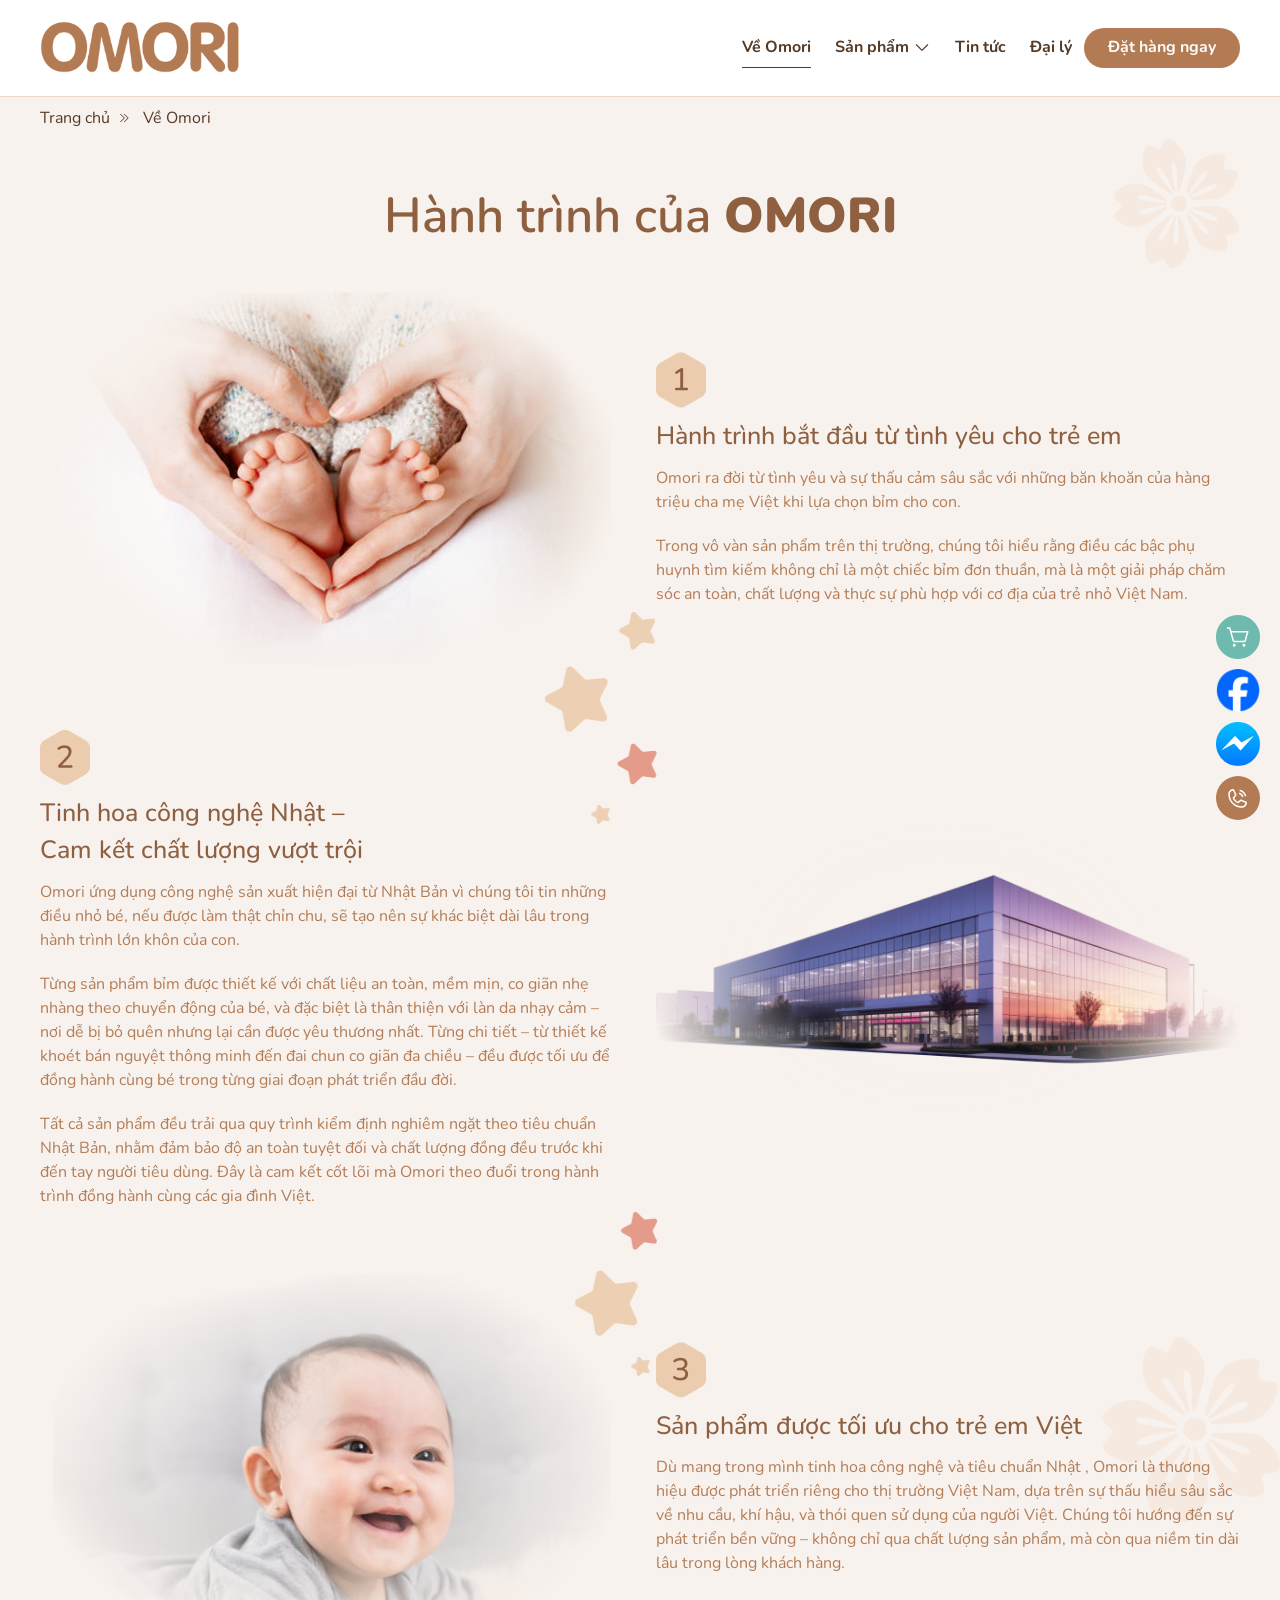
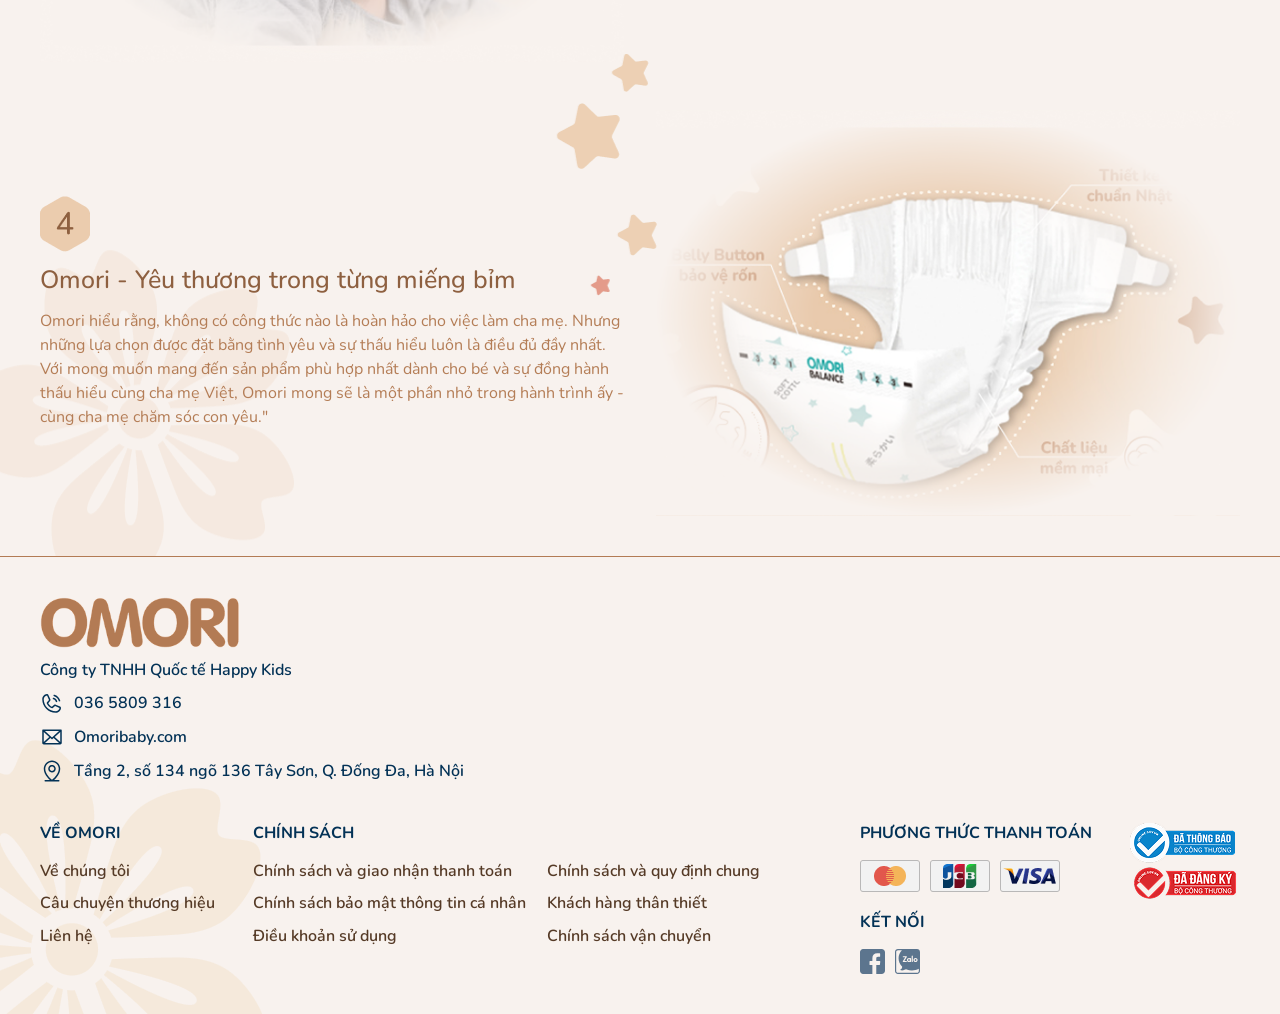
==== commit 56d1c8be: "update" ====
--- a/HTML-PC/about.html
+++ b/HTML-PC/about.html
@@ -248,77 +248,8 @@
                             </ul>
                             <h4 class="title">Kết nối</h4>
                             <ul>
-                                <li><a href="">
-                                        <svg xmlns="http://www.w3.org/2000/svg" width="26" height="25"
-                                            viewBox="0 0 26 25" fill="none">
-                                            <g clip-path="url(#clip0_169_19147)">
-                                                <path
-                                                    d="M21.9814 3.62394e-07H3.71895C3.27642 -0.000204889 2.8382 0.086779 2.4293 0.255983C2.0204 0.425186 1.64885 0.673294 1.33587 0.986132C1.02289 1.29897 0.774606 1.67041 0.605213 2.07922C0.43582 2.48804 0.348633 2.92623 0.348633 3.36875L0.348633 21.6313C0.348633 22.0738 0.43582 22.512 0.605213 22.9208C0.774606 23.3296 1.02289 23.701 1.33587 24.0139C1.64885 24.3267 2.0204 24.5748 2.4293 24.744C2.8382 24.9132 3.27642 25.0002 3.71895 25H12.726L12.7416 16.0664H10.4205C10.2755 16.0664 10.1364 16.0088 10.0338 15.9062C9.93125 15.8037 9.87363 15.6646 9.87363 15.5195L9.8627 12.6398C9.8627 12.4948 9.92031 12.3557 10.0229 12.2531C10.1254 12.1506 10.2645 12.093 10.4096 12.093H12.726V9.30859C12.726 6.07969 14.6979 4.32109 17.5783 4.32109H19.9424C20.0874 4.32109 20.2265 4.37871 20.3291 4.48127C20.4316 4.58383 20.4893 4.72293 20.4893 4.86797V7.29766C20.4893 7.4427 20.4316 7.5818 20.3291 7.68436C20.2265 7.78691 20.0874 7.84453 19.9424 7.84453H18.4916C16.9252 7.84453 16.6221 8.58906 16.6221 9.68125V12.0898H20.0643C20.1419 12.0893 20.2189 12.1053 20.2899 12.1368C20.3609 12.1683 20.4244 12.2145 20.4761 12.2725C20.5279 12.3304 20.5667 12.3987 20.59 12.4729C20.6132 12.547 20.6205 12.6252 20.6111 12.7023L20.2705 15.5828C20.2547 15.7165 20.1902 15.8396 20.0893 15.9287C19.9884 16.0178 19.8582 16.0666 19.7236 16.0656H16.6377L16.6221 25H21.9814C22.8746 24.9996 23.7311 24.6445 24.3625 24.0128C24.9939 23.381 25.3486 22.5244 25.3486 21.6313V3.36875C25.3486 2.47557 24.9939 1.61896 24.3625 0.987237C23.7311 0.355518 22.8746 0.000414638 21.9814 3.62394e-07Z"
-                                                    fill="#5C758E" />
-                                            </g>
-                                            <defs>
-                                                <clipPath id="clip0_169_19147">
-                                                    <rect width="25" height="25" fill="white"
-                                                        transform="translate(0.350098)" />
-                                                </clipPath>
-                                            </defs>
-                                        </svg>
-                                    </a></li>
-                                <li><a href="">
-                                        <svg width="26" height="25" viewBox="0 0 26 25" fill="none"
-                                            xmlns="http://www.w3.org/2000/svg">
-                                            <g clip-path="url(#clip0_169_19152)">
-                                                <path
-                                                    d="M17.5376 0H8.1626C6.09059 0 4.10345 0.8231 2.63833 2.28823C1.1732 3.75336 0.350098 5.7405 0.350098 7.8125L0.350098 17.1875C0.350098 19.2595 1.1732 21.2466 2.63833 22.7118C4.10345 24.1769 6.09059 25 8.1626 25H17.5376C19.6096 25 21.5967 24.1769 23.0619 22.7118C24.527 21.2466 25.3501 19.2595 25.3501 17.1875V7.8125C25.3501 5.7405 24.527 3.75336 23.0619 2.28823C21.5967 0.8231 19.6096 0 17.5376 0ZM23.0063 17.1875C23.0047 18.6374 22.428 20.0274 21.4028 21.0527C20.3775 22.0779 18.9875 22.6546 17.5376 22.6562H8.1626C6.7127 22.6546 5.32267 22.0779 4.29743 21.0527C3.2722 20.0274 2.6955 18.6374 2.69385 17.1875V7.8125C2.6955 6.36261 3.2722 4.97257 4.29743 3.94734C5.32267 2.92211 6.7127 2.3454 8.1626 2.34375H17.5376C18.9875 2.3454 20.3775 2.92211 21.4028 3.94734C22.428 4.97257 23.0047 6.36261 23.0063 7.8125V17.1875Z"
-                                                    fill="#5C758E" />
-                                                <path
-                                                    d="M12.8501 6.25C11.614 6.25 10.4056 6.61655 9.37778 7.30331C8.34998 7.99007 7.5489 8.96619 7.07585 10.1082C6.60281 11.2503 6.47903 12.5069 6.72019 13.7193C6.96135 14.9317 7.5566 16.0453 8.43068 16.9194C9.30476 17.7935 10.4184 18.3888 11.6308 18.6299C12.8432 18.8711 14.0998 18.7473 15.2419 18.2742C16.3839 17.8012 17.36 17.0001 18.0468 15.9723C18.7336 14.9445 19.1001 13.7361 19.1001 12.5C19.1001 10.8424 18.4416 9.25268 17.2695 8.08058C16.0974 6.90848 14.5077 6.25 12.8501 6.25ZM12.8501 16.4062C12.0775 16.4062 11.3223 16.1772 10.6799 15.7479C10.0375 15.3187 9.53685 14.7086 9.24119 13.9949C8.94554 13.2811 8.86818 12.4957 9.01891 11.7379C9.16963 10.9802 9.54166 10.2842 10.088 9.73786C10.6343 9.19156 11.3303 8.81953 12.088 8.6688C12.8458 8.51808 13.6312 8.59544 14.345 8.89109C15.0587 9.18675 15.6688 9.68743 16.098 10.3298C16.5273 10.9722 16.7564 11.7274 16.7564 12.5C16.7549 13.5356 16.3429 14.5283 15.6106 15.2605C14.8784 15.9928 13.8857 16.4048 12.8501 16.4062Z"
-                                                    fill="#5C758E" />
-                                                <path
-                                                    d="M19.5687 7.39536C20.4601 7.39536 21.1827 6.67272 21.1827 5.7813C21.1827 4.88988 20.4601 4.16724 19.5687 4.16724C18.6772 4.16724 17.9546 4.88988 17.9546 5.7813C17.9546 6.67272 18.6772 7.39536 19.5687 7.39536Z"
-                                                    fill="#5C758E" />
-                                            </g>
-                                            <defs>
-                                                <clipPath id="clip0_169_19152">
-                                                    <rect width="25" height="25" fill="white"
-                                                        transform="translate(0.350098)" />
-                                                </clipPath>
-                                            </defs>
-                                        </svg>
-
-                                    </a></li>
-                                <li><a href="">
-                                        <svg width="22" height="25" viewBox="0 0 22 25" fill="none"
-                                            xmlns="http://www.w3.org/2000/svg">
-                                            <g clip-path="url(#clip0_169_19159)">
-                                                <path
-                                                    d="M20.8259 13.0459C20.7127 12.5159 20.4315 12.0366 20.024 11.6794C19.6264 11.3198 19.1261 11.0939 18.5935 11.0332C16.8821 10.8493 14.301 10.7573 10.8503 10.7573C7.39954 10.7573 4.82321 10.8493 3.12131 11.0332C2.586 11.0911 2.08286 11.3173 1.68431 11.6794C1.27935 12.04 0.996438 12.5175 0.874716 13.0459C0.58898 14.6399 0.467518 16.2589 0.512238 17.8777C0.464009 19.4965 0.585499 21.1159 0.874716 22.7094C0.988286 23.2394 1.26971 23.7186 1.67721 24.076C2.07304 24.4361 2.57452 24.6588 3.10709 24.7111C5.68148 24.9405 8.26596 25.0373 10.8503 25.0012C13.4344 25.0373 16.0187 24.9405 18.5928 24.7111C19.123 24.6592 19.622 24.4363 20.0143 24.076C20.4192 23.7153 20.7019 23.2378 20.8233 22.7094C21.1093 21.1155 21.2309 19.4964 21.1864 17.8777C21.2352 16.2589 21.1144 14.6395 20.8259 13.0459ZM6.4172 14.4403H4.92465V22.2946H3.52643V14.4403H2.06166V13.1428H6.41462V14.4403H6.4172ZM10.1841 22.2946H8.93904V21.549C8.77342 21.78 8.56149 21.974 8.31675 22.1186C8.07202 22.2632 7.79984 22.3553 7.51756 22.3889C7.34443 22.411 7.16899 22.3722 7.02138 22.279C6.87377 22.1859 6.76318 22.0443 6.70861 21.8785C6.62091 21.55 6.58322 21.2102 6.59683 20.8705V15.4734H7.83869V20.4977C7.83309 20.6589 7.83783 20.8204 7.8529 20.981C7.8809 21.1744 7.97847 21.2711 8.1456 21.2711C8.39673 21.2711 8.66186 21.0773 8.94098 20.6896V15.4715H10.1828V22.2907L10.1841 22.2946ZM14.9274 20.2515C14.9493 20.7154 14.9071 21.18 14.802 21.6323C14.7541 21.8567 14.6277 22.0567 14.4455 22.1963C14.2634 22.336 14.0374 22.4061 13.8083 22.3941C13.5489 22.3729 13.2977 22.2936 13.0731 22.1622C12.8486 22.0308 12.6564 21.8506 12.5108 21.6349V22.2972H11.2696V13.1428H12.5108V16.1383C12.6551 15.9226 12.8473 15.7431 13.0723 15.6139C13.2974 15.4847 13.5492 15.4092 13.8083 15.3933C14.0386 15.3836 14.2649 15.4563 14.4464 15.5984C14.6279 15.7406 14.7529 15.9427 14.7988 16.1686C14.9047 16.616 14.9469 17.0761 14.9241 17.5352L14.9274 20.2515ZM19.6441 19.1195H17.1423V20.3207C17.1423 20.9556 17.3562 21.2731 17.7839 21.2731C17.9236 21.2803 18.0605 21.2322 18.165 21.1392C18.2695 21.0462 18.3332 20.9158 18.3421 20.7762C18.3687 20.497 18.378 20.2165 18.3699 19.9362H19.6396V20.1158C19.648 20.383 19.6387 20.6505 19.6118 20.9164C19.5764 21.1849 19.4759 21.4406 19.3191 21.6614C19.1521 21.9029 18.9256 22.0972 18.6615 22.2256C18.3975 22.3539 18.1047 22.412 17.8117 22.3941C17.5224 22.4067 17.2344 22.3494 16.9721 22.2269C16.7098 22.1044 16.4809 21.9203 16.3049 21.6905C15.9978 21.2157 15.8557 20.653 15.9004 20.0894V17.6987C15.8558 17.1373 15.9916 16.5764 16.2881 16.0976C16.4682 15.8775 16.695 15.7002 16.952 15.5784C17.209 15.4566 17.4898 15.3934 17.7742 15.3934C18.0586 15.3934 18.3394 15.4566 18.5964 15.5784C18.8534 15.7002 19.0802 15.8775 19.2603 16.0976C19.5485 16.5795 19.6801 17.1389 19.637 17.6987V19.1202L19.6441 19.1195Z"
-                                                    fill="#5C758E" />
-                                                <path
-                                                    d="M13.139 16.4622C13.0204 16.4686 12.9044 16.4989 12.7978 16.551C12.6911 16.6032 12.596 16.6762 12.5181 16.7658V20.9204C12.5959 21.0101 12.691 21.0832 12.7977 21.1353C12.9044 21.1875 13.0204 21.2177 13.139 21.2241C13.4978 21.2241 13.6774 20.9159 13.6779 20.2995V17.3874C13.6779 16.7706 13.4982 16.4622 13.139 16.4622Z"
-                                                    fill="#5C758E" />
-                                                <path
-                                                    d="M17.806 16.4324C17.392 16.4324 17.1851 16.7451 17.1851 17.3705V18.0057H18.425V17.3738C18.425 16.7462 18.2186 16.4324 17.806 16.4324Z"
-                                                    fill="#5C758E" />
-                                                <path
-                                                    d="M5.5973 5.5076V9.24868H6.97743V5.5076L8.64768 0H7.23976L6.30158 3.6306L5.32076 0H3.85986C4.11831 0.7732 4.41747 1.6347 4.75734 2.58451C5.10042 3.53963 5.38101 4.51605 5.5973 5.5076Z"
-                                                    fill="#5C758E" />
-                                                <path
-                                                    d="M10.5567 9.34557C10.84 9.35967 11.1222 9.30261 11.3778 9.17959C11.6333 9.05656 11.8539 8.8715 12.0195 8.64129C12.3169 8.15261 12.4525 7.58262 12.4072 7.0124V4.59846C12.4514 4.03263 12.3157 3.46729 12.0195 2.98314C11.8456 2.7636 11.6242 2.58623 11.372 2.46431C11.1198 2.34238 10.8433 2.27905 10.5632 2.27905C10.2831 2.27905 10.0066 2.34238 9.75435 2.46431C9.50216 2.58623 9.28079 2.7636 9.10681 2.98314C8.81059 3.46728 8.67491 4.03262 8.71912 4.59846V7.01433C8.67649 7.58435 8.81196 8.15353 9.10681 8.64322C9.27199 8.8706 9.49075 9.05368 9.74369 9.1762C9.99662 9.29872 10.2759 9.3569 10.5567 9.34557ZM9.96292 4.34841C9.96292 3.71348 10.1608 3.39602 10.5567 3.39602C10.9526 3.39602 11.1505 3.71348 11.1505 4.34841V7.24759C11.1505 7.89371 10.9526 8.21678 10.5567 8.21678C10.1608 8.21678 9.96292 7.89371 9.96292 7.24759V4.34841Z"
-                                                    fill="#5C758E" />
-                                                <path
-                                                    d="M14.413 9.345C14.6977 9.31323 14.9721 9.22027 15.2175 9.0725C15.4628 8.92473 15.6733 8.72564 15.8345 8.48888V9.24808H17.0906V2.36035H15.8352V7.61984C15.5591 8.0157 15.2967 8.21363 15.0482 8.21363C14.8824 8.21363 14.7856 8.1124 14.7581 7.90995C14.7428 7.74933 14.7382 7.58787 14.7445 7.42664V2.361H13.4897V7.79946C13.4756 8.14762 13.5128 8.49596 13.6002 8.83327C13.6573 8.9983 13.7689 9.13894 13.9167 9.23198C14.0645 9.32501 14.2396 9.36488 14.413 9.345Z"
-                                                    fill="#5C758E" />
-                                            </g>
-                                            <defs>
-                                                <clipPath id="clip0_169_19159">
-                                                    <rect width="20.6761" height="25" fill="white"
-                                                        transform="translate(0.512207)" />
-                                                </clipPath>
-                                            </defs>
-                                        </svg>
-
-                                    </a></li>
+                                <li><a href=""><img src="images/ic-facebook.svg" alt=""/></a></li>
+                                <li><a href=""><img src="images/zalo.svg" alt="" /></a></li>
                             </ul>
                         </div>
                         <div>
--- a/HTML-PC/css/main.css
+++ b/HTML-PC/css/main.css
@@ -1,2 +1,2 @@
-@import"https://fonts.googleapis.com/css2?family=Kanit:ital,wght@0,100;0,200;0,300;0,400;0,500;0,600;0,700;0,800;0,900;1,100;1,200;1,300;1,400;1,500;1,600;1,700;1,800;1,900&family=Nunito:ital,wght@0,200..1000;1,200..1000&display=swap";*,::after,::before{-webkit-box-sizing:border-box;box-sizing:border-box}:root{--color-base: #553A26 }body,html{background:#f8f2ee;color:#553a26;padding:0;line-height:1.4;font-size:16px;margin:0;overflow-x:hidden;font-family:"Nunito",sans-serif}h1,h2,h3,h4,h5,h6,p{margin:0;line-height:1.3}img,iframe{display:block;max-width:100%}ul{list-style:none;padding:0;margin:0}a{text-decoration:none;-webkit-transition:all .4s ease;transition:all .4s ease;color:#553a26}a:hover{opacity:.8;text-decoration:none;color:inherit}input{font-size:16px;height:48px;line-height:48px;border:none;outline:none;padding-left:25px;padding-right:25px}input:focus{outline:none}input[type=number]::-webkit-outer-spin-button,input[type=number]::-webkit-inner-spin-button{-webkit-appearance:none;margin:0}input[type=number]{-moz-appearance:textfield}select{appearance:none;-webkit-appearance:none;-moz-appearance:none;background:url('data:image/svg+xml,<svg xmlns="http://www.w3.org/2000/svg" width="24" height="24" viewBox="0 0 24 24" fill="none"><path d="M20.031 9.53068L12.531 17.0307C12.4614 17.1004 12.3787 17.1557 12.2876 17.1935C12.1966 17.2312 12.099 17.2506 12.0004 17.2506C11.9019 17.2506 11.8043 17.2312 11.7132 17.1935C11.6222 17.1557 11.5394 17.1004 11.4698 17.0307L3.96979 9.53068C3.82906 9.38995 3.75 9.19907 3.75 9.00005C3.75 8.80103 3.82906 8.61016 3.96979 8.46943C4.11052 8.32869 4.30139 8.24963 4.50042 8.24963C4.69944 8.24963 4.89031 8.32869 5.03104 8.46943L12.0004 15.4397L18.9698 8.46943C19.0395 8.39974 19.1222 8.34447 19.2132 8.30676C19.3043 8.26904 19.4019 8.24963 19.5004 8.24963C19.599 8.24963 19.6965 8.26904 19.7876 8.30676C19.8786 8.34447 19.9614 8.39974 20.031 8.46943C20.1007 8.53911 20.156 8.62183 20.1937 8.71288C20.2314 8.80392 20.2508 8.9015 20.2508 9.00005C20.2508 9.0986 20.2314 9.19618 20.1937 9.28722C20.156 9.37827 20.1007 9.46099 20.031 9.53068Z" fill="%238E6040"/></svg>') no-repeat !important;background-position:right 10px center !important;background-size:16px !important;font-size:14px;color:#333}section{padding:20px 0}.form-control{border-radius:24px;border:1px solid #ebebeb;color:#8e6040}.menu_before{width:100%;height:1px}.text-green{color:#2ca196}button,.btn{border:none;outline:none;height:40px;line-height:38px;cursor:pointer;text-align:center;padding:0 24px;font-weight:700;border-radius:24px;display:inline-block}button.btn-icon,.btn.btn-icon{display:-webkit-box;display:-webkit-flex;display:-ms-flexbox;display:flex;-webkit-box-align:center;-webkit-align-items:center;-ms-flex-align:center;align-items:center;-webkit-box-pack:center;-webkit-justify-content:center;-ms-flex-pack:center;justify-content:center;gap:5px}button.btn-base,.btn.btn-base{background:#b37b54;color:#fcfcfc}button.btn-line,.btn.btn-line{border:1px solid var(--color-base);background:none;color:var(--color-base)}button.btn-white,.btn.btn-white{border:1px solid #fff;background:#fff;color:var(--color-base)}button.btn-green,.btn.btn-green{border:1px solid #2ca196;background:#2ca196;color:#fff}.container{width:100%;max-width:1230px;padding-left:15px;padding-right:15px;margin-left:auto;margin-right:auto}.select-option{position:relative}.select-option .tt{color:#fd734f;cursor:pointer}.select-option .tt::after{position:relative;margin-left:5px;top:2px;content:url('data:image/svg+xml,<svg width="7" height="14" viewBox="0 0 7 14" fill="none" xmlns="http://www.w3.org/2000/svg"><path d="M6.77292 7.39804L1.14792 13.023C1.09565 13.0753 1.03361 13.1168 0.965326 13.145C0.897042 13.1733 0.823856 13.1879 0.749947 13.1879C0.676037 13.1879 0.602851 13.1733 0.534567 13.145C0.466284 13.1168 0.40424 13.0753 0.351978 13.023C0.299716 12.9708 0.258259 12.9087 0.229975 12.8404C0.201691 12.7722 0.187134 12.699 0.187134 12.6251C0.187134 12.5512 0.201691 12.478 0.229975 12.4097C0.258259 12.3414 0.299716 12.2794 0.351978 12.2271L5.57971 7.00007L0.351978 1.77304C0.24643 1.66749 0.187134 1.52434 0.187134 1.37507C0.187134 1.2258 0.24643 1.08265 0.351978 0.9771C0.457525 0.871552 0.600679 0.812256 0.749947 0.812256C0.899214 0.812256 1.04237 0.871552 1.14792 0.9771L6.77292 6.6021C6.82521 6.65434 6.8667 6.71638 6.89501 6.78466C6.92332 6.85295 6.93789 6.92615 6.93789 7.00007C6.93789 7.07399 6.92332 7.14719 6.89501 7.21547C6.8667 7.28376 6.82521 7.3458 6.77292 7.39804Z" fill="%23FD734F"/></svg>')}.select-option.active .list-option{display:block}.select-option .list-option{display:none;position:absolute;-webkit-box-shadow:0px 4px 30px 0px rgba(54,41,183,.0705882353);box-shadow:0px 4px 30px 0px rgba(54,41,183,.0705882353);background:#fcfcfc;padding:15px;z-index:1;border-radius:16px;top:50px;right:0;-webkit-box-shadow:0 0px 8px 0px rgba(54,41,183,.0784313725);box-shadow:0 0px 8px 0px rgba(54,41,183,.0784313725);min-width:300px;width:100%}.select-option .list-option .item{white-space:nowrap;display:-webkit-box;display:-webkit-flex;display:-ms-flexbox;display:flex;margin-bottom:10px;-webkit-box-pack:justify;-webkit-justify-content:space-between;-ms-flex-pack:justify;justify-content:space-between;-webkit-box-align:center;-webkit-align-items:center;-ms-flex-align:center;align-items:center}.select-option .list-option .item:last-child{margin-bottom:0}.select-option .list-option .item .choose{display:-webkit-box;display:-webkit-flex;display:-ms-flexbox;display:flex;-webkit-box-align:center;-webkit-align-items:center;-ms-flex-align:center;align-items:center;gap:5px}.select-option .list-option .item .choose label{display:-webkit-box;display:-webkit-flex;display:-ms-flexbox;display:flex;-webkit-box-align:center;-webkit-align-items:center;-ms-flex-align:center;align-items:center;gap:5px}.select-option .list-option .item .choose label img{height:22px}.wrap-paging{margin:40px 0;margin-left:auto}@media(max-width: 767px){.wrap-paging{margin:20px}}.wrap-paging .pagination{display:-webkit-box;display:-webkit-flex;display:-ms-flexbox;display:flex;-webkit-flex-wrap:wrap;-ms-flex-wrap:wrap;flex-wrap:wrap;gap:10px;-webkit-box-pack:end;-webkit-justify-content:end;-ms-flex-pack:end;justify-content:end}@media(max-width: 767px){.wrap-paging .pagination{display:none}}.wrap-paging .pagination .page{font-size:16px;font-weight:700;display:inline-block;line-height:40px;text-align:center;width:40px;height:40px;background:#fcfcfc;-webkit-box-shadow:0px 4px 30px 0px rgba(54,41,183,.0705882353);box-shadow:0px 4px 30px 0px rgba(54,41,183,.0705882353);-webkit-box-shadow:4px 0px 8px 0px rgba(54,41,183,.0784313725);box-shadow:4px 0px 8px 0px rgba(54,41,183,.0784313725);border-radius:50%}.wrap-paging .pagination .page a{color:#7c8087;display:block}.wrap-paging .pagination .page .icon{width:40px;height:40px;padding:8px}.wrap-paging .pagination .page.active{background:var(--color-base)}.wrap-paging .pagination .page.active a{color:#fff}.wrap-paging .pagination .page.disabled{opacity:.6}.wrap-paging .xemthem{width:100%;background:var(--color-base);color:#fcfcfc;text-align:center;height:40px;border-radius:24px;line-height:40px;display:none}@media(max-width: 767px){.wrap-paging .xemthem{display:block}}.thumb{display:block;overflow:hidden;height:0;position:relative;width:100%;background:#f4f4f4}.thumb.thumb-news{padding-bottom:56.25%}.thumb.thumb-product{padding-bottom:100%}.thumb img{-o-object-fit:cover;object-fit:cover;position:absolute;top:0;bottom:0;left:0;right:0;width:100%;height:100%}.placeholder{position:relative;background:#222 !important;opacity:.1;-webkit-animation:fading 1.5s infinite;animation:fading 1.5s infinite;border-radius:4px}@-webkit-keyframes fading{0%{opacity:.1}0%{opacity:.2}100%{opacity:.1}}@keyframes fading{0%{opacity:.1}0%{opacity:.2}100%{opacity:.1}}.checkbox{width:18px;height:18px}.breadcrumb{width:100%;padding:10px 0;background:none;margin-bottom:0}.breadcrumb li{display:inline-block}.breadcrumb li::after{margin:0 10px;content:url('data:image/svg+xml,<svg width="9" height="10" viewBox="0 0 9 10" fill="none" xmlns="http://www.w3.org/2000/svg"><path d="M4.64052 5.26552L0.890521 9.01552C0.820156 9.08589 0.72472 9.12542 0.625208 9.12542C0.525697 9.12542 0.430261 9.08589 0.359896 9.01552C0.289531 8.94516 0.25 8.84972 0.25 8.75021C0.25 8.6507 0.289531 8.55526 0.359896 8.4849L3.84505 5.00021L0.359896 1.51552C0.289531 1.44516 0.25 1.34972 0.25 1.25021C0.25 1.1507 0.289531 1.05526 0.359896 0.984896C0.430261 0.914531 0.525697 0.875 0.625208 0.875C0.72472 0.875 0.820156 0.914531 0.890521 0.984896L4.64052 4.7349C4.67539 4.76972 4.70305 4.81108 4.72192 4.85661C4.74079 4.90213 4.7505 4.95093 4.7505 5.00021C4.7505 5.04949 4.74079 5.09829 4.72192 5.14381C4.70305 5.18934 4.67539 5.23069 4.64052 5.26552ZM8.39052 4.7349L4.64052 0.984896C4.57016 0.914531 4.47472 0.875 4.37521 0.875C4.2757 0.875 4.18026 0.914531 4.1099 0.984896C4.03953 1.05526 4 1.1507 4 1.25021C4 1.34972 4.03953 1.44516 4.1099 1.51552L7.59505 5.00021L4.1099 8.4849C4.03953 8.55526 4 8.6507 4 8.75021C4 8.84972 4.03953 8.94516 4.1099 9.01552C4.18026 9.08589 4.2757 9.12542 4.37521 9.12542C4.47472 9.12542 4.57016 9.08589 4.64052 9.01552L8.39052 5.26552C8.42539 5.23069 8.45305 5.18934 8.47192 5.14381C8.49079 5.09829 8.5005 5.04949 8.5005 5.00021C8.5005 4.95093 8.49079 4.90213 8.47192 4.85661C8.45305 4.81108 8.42539 4.76972 8.39052 4.7349Z" fill="%23553A26"/></svg>')}.breadcrumb li:last-child::after{display:none}.breadcrumb li.active a{font-weight:bold}.box-checkbox{display:-webkit-box;display:-webkit-flex;display:-ms-flexbox;display:flex;-webkit-box-align:center;-webkit-align-items:center;-ms-flex-align:center;align-items:center;gap:5px;margin-right:5px}.box-checkbox input{padding:0;height:initial;width:initial;margin-bottom:0;display:none;cursor:pointer}.box-checkbox label{position:relative;cursor:pointer;line-height:22px}.box-checkbox label:hover::before{border:1px solid #fd5023}.box-checkbox label:before{content:"";-webkit-appearance:none;background-color:rgba(0,0,0,0);border:1px solid #c2c2c2;border-radius:4px;-webkit-box-shadow:0 1px 2px rgba(0,0,0,.05),inset 0px -15px 10px -12px rgba(0,0,0,.05);box-shadow:0 1px 2px rgba(0,0,0,.05),inset 0px -15px 10px -12px rgba(0,0,0,.05);padding:10px;display:inline-block;height:22px;width:22px;position:relative;vertical-align:middle;cursor:pointer}.box-checkbox input:checked+label::before{border:1px solid #fd5023;background:#fd5023}.box-checkbox input:checked+label:after{content:"";display:block;position:absolute;top:3px;left:8px;width:6px;height:13px;border:solid #fff;border-width:0 2px 2px 0;-webkit-transform:rotate(45deg);-ms-transform:rotate(45deg);transform:rotate(45deg)}.err{display:block;font-size:12px;margin-top:3px;color:#fd5023}.box-select .select-hidden{display:none;visibility:hidden;padding-right:10px}.box-select .select{cursor:pointer;display:inline-block;position:relative;width:100%;height:48px}.box-select .select-styled{position:absolute;top:0;right:0;bottom:0;background:rgba(0,0,0,0);left:0;line-height:48px;padding:0 25px;background:#fff;border:1px solid #ebebeb;border-radius:40px;-webkit-transition:all .2s ease-in;transition:all .2s ease-in}@media(max-width: 767px){.box-select .select-styled{padding:0 5px}}.box-select .select-styled:after{content:url('data:image/svg+xml,<svg width="18" height="10" viewBox="0 0 18 10" fill="none" xmlns="http://www.w3.org/2000/svg"><path d="M17.031 1.53104L9.53104 9.03104C9.46139 9.10077 9.37867 9.15609 9.28762 9.19384C9.19657 9.23158 9.09898 9.25101 9.00042 9.25101C8.90186 9.25101 8.80426 9.23158 8.71321 9.19384C8.62216 9.15609 8.53945 9.10077 8.46979 9.03104L0.969792 1.53104C0.829062 1.39031 0.75 1.19944 0.75 1.00042C0.75 0.801394 0.829062 0.610522 0.969792 0.469792C1.11052 0.329061 1.30139 0.25 1.50042 0.25C1.69944 0.25 1.89031 0.329061 2.03104 0.469792L9.00042 7.4401L15.9698 0.469792C16.0395 0.400109 16.1222 0.344834 16.2132 0.307122C16.3043 0.26941 16.4019 0.25 16.5004 0.25C16.599 0.25 16.6965 0.26941 16.7876 0.307122C16.8786 0.344834 16.9614 0.400109 17.031 0.469792C17.1007 0.539474 17.156 0.6222 17.1937 0.713245C17.2314 0.804289 17.2508 0.901871 17.2508 1.00042C17.2508 1.09896 17.2314 1.19654 17.1937 1.28759C17.156 1.37863 17.1007 1.46136 17.031 1.53104Z" fill="%232A3262"/></svg>');width:18px;height:18px;position:absolute;top:0;right:10px}@media(max-width: 767px){.box-select .select-styled:after{right:5px;content:url('data:image/svg+xml,<svg width="10" height="10" viewBox="0 0 18 10" fill="none" xmlns="http://www.w3.org/2000/svg"><path d="M17.031 1.53104L9.53104 9.03104C9.46139 9.10077 9.37867 9.15609 9.28762 9.19384C9.19657 9.23158 9.09898 9.25101 9.00042 9.25101C8.90186 9.25101 8.80426 9.23158 8.71321 9.19384C8.62216 9.15609 8.53945 9.10077 8.46979 9.03104L0.969792 1.53104C0.829062 1.39031 0.75 1.19944 0.75 1.00042C0.75 0.801394 0.829062 0.610522 0.969792 0.469792C1.11052 0.329061 1.30139 0.25 1.50042 0.25C1.69944 0.25 1.89031 0.329061 2.03104 0.469792L9.00042 7.4401L15.9698 0.469792C16.0395 0.400109 16.1222 0.344834 16.2132 0.307122C16.3043 0.26941 16.4019 0.25 16.5004 0.25C16.599 0.25 16.6965 0.26941 16.7876 0.307122C16.8786 0.344834 16.9614 0.400109 17.031 0.469792C17.1007 0.539474 17.156 0.6222 17.1937 0.713245C17.2314 0.804289 17.2508 0.901871 17.2508 1.00042C17.2508 1.09896 17.2314 1.19654 17.1937 1.28759C17.156 1.37863 17.1007 1.46136 17.031 1.53104Z" fill="%232A3262"/></svg>')}}.box-select .select-options{display:none;position:absolute;top:100%;right:0;left:0;z-index:999;margin:0;padding:0;list-style:none;border-radius:16px}.box-select .select-options li{margin:0;padding:5px 0;text-indent:15px;-webkit-transition:all .2s ease-in;transition:all .2s ease-in;color:#222;background:#fff}.box-select .select-options li:hover,.box-select .select-options li.is-selected{color:var(--color-base)}.box-select .select-options li[rel=hide]{display:none}.box-radio{display:-webkit-box;display:-webkit-flex;display:-ms-flexbox;display:flex;-webkit-box-align:center;-webkit-align-items:center;-ms-flex-align:center;align-items:center;gap:5px;margin-right:5px}.box-radio input{padding:0;height:initial;width:initial;margin-bottom:0;display:none;cursor:pointer}.box-radio label{position:relative;cursor:pointer;line-height:12px}.box-radio label:hover::before{border:1px solid #fd5023}.box-radio label:before{content:"";-webkit-appearance:none;background-color:rgba(0,0,0,0);border:1px solid #c2c2c2;border-radius:50%;-webkit-box-shadow:0 1px 2px rgba(0,0,0,.05),inset 0px -15px 10px -12px rgba(0,0,0,.05);box-shadow:0 1px 2px rgba(0,0,0,.05),inset 0px -15px 10px -12px rgba(0,0,0,.05);padding:10px;display:inline-block;height:12px;width:12px;position:relative;vertical-align:middle;cursor:pointer}.box-radio input:checked+label::before{border:1px solid #fd5023;background:#fd5023}.box-radio input:checked+label:after{content:"";display:block;position:absolute;top:3px;left:8px;width:6px;height:13px;border:solid #fff;border-width:0 2px 2px 0;-webkit-transform:rotate(45deg);-ms-transform:rotate(45deg);transform:rotate(45deg)}@media(max-width: 991px){.list-news{display:grid;grid-template-columns:repeat(2, 1fr);gap:15px}}@media(max-width: 767px){.list-news{grid-template-columns:repeat(1, 1fr);gap:0}}.list-news .item-news{margin-bottom:25px}@media(max-width: 991px){.list-news .item-news{margin-bottom:0}}.list-news .item-news:last-of-type{margin-bottom:0}.list-news .item-news .box-news{display:-webkit-box;display:-webkit-flex;display:-ms-flexbox;display:flex;-webkit-box-align:start;-webkit-align-items:start;-ms-flex-align:start;align-items:start}@media(max-width: 991px){.list-news .item-news .box-news{display:grid;grid-template-columns:repeat(2, 1fr)}}@media(max-width: 991px){.list-news .item-news .box-news{display:grid;grid-template-columns:repeat(1, 1fr);gap:0}}.list-news .item-news .thumb-art{width:33.3333333333%;border-radius:8px;overflow:hidden;min-width:33.3333333333%}@media(max-width: 991px){.list-news .item-news .thumb-art{width:100%}}.list-news .item-news .title-news{font-size:16px;font-weight:700}.list-news .item-news .title-news:hover{color:var(--color-base)}.list-news .item-news .title-news:hover a{color:var(--color-base)}.list-news .item-news .description{font-size:16px;color:#8e6040;margin-top:10px}@media(max-width: 1680px){.list-news .item-news .description{-webkit-line-clamp:2}}@media(max-width: 991px){.list-news .item-news .description{-webkit-line-clamp:inherit}}.list-news .item-news .right-content{padding-left:20px}@media(max-width: 991px){.list-news .item-news .right-content{padding-left:0;padding-top:15px}}.list-news .item-news .flex-cat{display:-webkit-box;display:-webkit-flex;display:-ms-flexbox;display:flex;-webkit-box-align:center;-webkit-align-items:center;-ms-flex-align:center;align-items:center;gap:5px;row-gap:10px;margin-bottom:10px}@media(max-width: 991px){.list-news .item-news .flex-cat{-webkit-flex-wrap:wrap;-ms-flex-wrap:wrap;flex-wrap:wrap}}.list-news .item-news .flex-cat .time{display:-webkit-box;display:-webkit-flex;display:-ms-flexbox;display:flex;-webkit-box-align:center;-webkit-align-items:center;-ms-flex-align:center;align-items:center;gap:5px;font-size:13px;font-weight:400}.list-news .item-news .flex-cat .time .icon{width:16px;height:16px}.list-news .item-news .flex-cat .cat-tag{font-size:13px;padding:0 5px;text-transform:uppercase;border-left:1px solid #919191}.list-news .item-news .xemthem{color:#2ca196;font-size:13px;margin-top:10px;display:block}@media(max-width: 767px){.list-news .item-news .xemthem{margin-top:0}}.list-news .item-news .xemthem::after{content:url('data:image/svg+xml,<svg width="18" height="18" viewBox="0 0 18 18" fill="none" xmlns="http://www.w3.org/2000/svg"><path d="M12.7729 9.39792L7.14792 15.0229C7.09565 15.0752 7.03361 15.1166 6.96533 15.1449C6.89704 15.1732 6.82386 15.1878 6.74995 15.1878C6.67604 15.1878 6.60285 15.1732 6.53457 15.1449C6.46628 15.1166 6.40424 15.0752 6.35198 15.0229C6.29972 14.9707 6.25826 14.9086 6.22998 14.8403C6.20169 14.772 6.18713 14.6989 6.18713 14.6249C6.18713 14.551 6.20169 14.4779 6.22998 14.4096C6.25826 14.3413 6.29972 14.2792 6.35198 14.227L11.5797 8.99995L6.35198 3.77292C6.24643 3.66737 6.18713 3.52421 6.18713 3.37495C6.18713 3.22568 6.24643 3.08253 6.35198 2.97698C6.45753 2.87143 6.60068 2.81213 6.74995 2.81213C6.89921 2.81213 7.04237 2.87143 7.14792 2.97698L12.7729 8.60198C12.8252 8.65422 12.8667 8.71626 12.895 8.78454C12.9233 8.85283 12.9379 8.92603 12.9379 8.99995C12.9379 9.07387 12.9233 9.14706 12.895 9.21535C12.8667 9.28364 12.8252 9.34567 12.7729 9.39792Z" fill="%232CA196"/></svg>');position:relative;top:5px}.item-product{background-color:#fff;border-radius:16px;padding:10px;height:100%;position:relative;-webkit-box-shadow:0px 4px 8px 0px rgba(183,204,217,.4);box-shadow:0px 4px 8px 0px rgba(183,204,217,.4)}.item-product a{text-decoration:none;color:inherit;display:block}.item-product .tag{position:absolute;top:-5px;left:5px;z-index:10;background:url("images/tag.png") no-repeat center center;background-size:contain;color:#553a26;font-size:13px;padding-bottom:5px;font-weight:700;padding-right:10px;width:50px;height:30px;display:-webkit-box;display:-webkit-flex;display:-ms-flexbox;display:flex;-webkit-box-align:center;-webkit-align-items:center;-ms-flex-align:center;align-items:center;-webkit-box-pack:center;-webkit-justify-content:center;-ms-flex-pack:center;justify-content:center}.item-product .product-image{position:relative;aspect-ratio:1/1;overflow:hidden;border-radius:8px;background:#fff3e1}.item-product .product-image img{position:absolute;inset:0;width:100%;height:100%;-o-object-fit:cover;object-fit:cover}.item-product .product-title{font-weight:700;margin-top:.5rem;display:-webkit-box;-webkit-line-clamp:2;-webkit-box-orient:vertical;overflow:hidden;text-overflow:ellipsis}.item-product .price{color:#2ca196;font-weight:bold}.item-product .price-details{display:-webkit-box;display:-webkit-flex;display:-ms-flexbox;display:flex;-webkit-box-align:center;-webkit-align-items:center;-ms-flex-align:center;align-items:center;gap:5px;-webkit-flex-wrap:wrap;-ms-flex-wrap:wrap;flex-wrap:wrap;margin-top:10px}.item-product .old-price{font-size:.75rem;text-decoration:line-through;color:#94a3b8}.section-news-detail .content .thumb-art{margin-bottom:30px}.section-news-detail .content .thumb-art .thumb-news{border-radius:16px}.section-news-detail .content .flex-cat{display:-webkit-box;display:-webkit-flex;display:-ms-flexbox;display:flex;-webkit-box-align:center;-webkit-align-items:center;-ms-flex-align:center;align-items:center;gap:5px;row-gap:10px;margin-bottom:10px}@media(max-width: 991px){.section-news-detail .content .flex-cat{-webkit-flex-wrap:wrap;-ms-flex-wrap:wrap;flex-wrap:wrap}}.section-news-detail .content .flex-cat .time{display:-webkit-box;display:-webkit-flex;display:-ms-flexbox;display:flex;-webkit-box-align:center;-webkit-align-items:center;-ms-flex-align:center;align-items:center;gap:5px;font-size:13px;font-weight:400}.section-news-detail .content .flex-cat .time .icon{width:16px;height:16px}.section-news-detail .content .flex-cat .cat-tag{font-size:13px;padding:0 5px;border-left:1px solid #51555f}.section-news-detail .content .title-news{font-size:32px;font-weight:700;margin-bottom:15px}@media(max-width: 991px){.section-news-detail .content .title-news{font-size:24px}}.section-news-detail .content .flex-cat{margin-bottom:25px}.section-news-detail .content .flex-cat .cat-tag{margin-right:10px}.section-news-detail .content .details{font-size:16px;color:#8e6040}.section-news-detail .content .details p{margin-bottom:15px;color:#8e6040}.section-news-detail .content .details img{margin:auto;margin-bottom:15px;max-width:100%;max-height:100%;-o-object-fit:contain;object-fit:contain}.section-news-detail .content .details h2,.section-news-detail .content .details h3,.section-news-detail .content .details h4,.section-news-detail .content .details h5,.section-news-detail .content .details h6{margin-bottom:15px;color:#553a26}.popup-overlay{position:fixed;inset:0;background-color:rgba(0,0,0,.5);z-index:999;display:none;overflow-x:hidden}.popup-wrapper{display:-webkit-box;display:-webkit-flex;display:-ms-flexbox;display:flex;-webkit-box-pack:center;-webkit-justify-content:center;-ms-flex-pack:center;justify-content:center;-webkit-box-align:center;-webkit-align-items:center;-ms-flex-align:center;align-items:center;height:100%}.popup-content{max-width:1200px;width:100%;max-height:90vh;overflow-y:auto;position:relative;border-radius:16px;color:#8e6040}.popup-content .block-contact{border-radius:0 !important}.popup-content .block-contact img{border-radius:16px;border:1px solid #ebd8ca}@media(max-width: 767px){.popup-content{height:100vh;min-height:100vh;border-radius:0}}.overflow-hidden{overflow:hidden}.popup-title{text-align:center;margin-bottom:1rem}.popup-close{position:absolute;top:.5rem;right:.5rem;cursor:pointer}.accordion-group{border-bottom:1px solid #ebd8ca;padding:.75rem 0}.accordion-toggle{font-weight:700;cursor:pointer;position:relative;padding-left:30px}.accordion-toggle::before{content:url('data:image/svg+xml,<svg xmlns="http://www.w3.org/2000/svg" width="24" height="25" viewBox="0 0 24 25" fill="none"><path d="M20.0306 10.2307L12.5306 17.7307C12.4609 17.8005 12.3782 17.8558 12.2871 17.8935C12.1961 17.9313 12.0985 17.9507 11.9999 17.9507C11.9014 17.9507 11.8038 17.9313 11.7127 17.8935C11.6217 17.8558 11.539 17.8005 11.4693 17.7307L3.9693 10.2307C3.82857 10.09 3.74951 9.89915 3.74951 9.70012C3.74951 9.5011 3.82857 9.31023 3.9693 9.1695C4.11003 9.02877 4.30091 8.94971 4.49993 8.94971C4.69895 8.94971 4.88982 9.02877 5.03055 9.1695L11.9999 16.1398L18.9693 9.1695C19.039 9.09982 19.1217 9.04454 19.2128 9.00683C19.3038 8.96912 19.4014 8.94971 19.4999 8.94971C19.5985 8.94971 19.6961 8.96912 19.7871 9.00683C19.8781 9.04454 19.9609 9.09982 20.0306 9.1695C20.1002 9.23918 20.1555 9.32191 20.1932 9.41295C20.2309 9.504 20.2503 9.60158 20.2503 9.70012C20.2503 9.79867 20.2309 9.89625 20.1932 9.9873C20.1555 10.0783 20.1002 10.1611 20.0306 10.2307Z" fill="%238E6040"/></svg>');position:absolute;left:0;-webkit-transition:-webkit-transform .3s;transition:-webkit-transform .3s;transition:transform .3s;transition:transform .3s, -webkit-transform .3s}.accordion-panel{display:none;margin-top:.5rem}.accordion-panel.active{display:block}.icon{display:block;width:24px;height:24px}.icon-hotro{content:url('data:image/svg+xml,<svg width="18" height="18" viewBox="0 0 18 18" fill="none" xmlns="http://www.w3.org/2000/svg"><path d="M9.84375 12.6562C9.84375 12.8231 9.79427 12.9863 9.70156 13.125C9.60884 13.2638 9.47707 13.3719 9.32289 13.4358C9.16872 13.4996 8.99907 13.5163 8.8354 13.4838C8.67172 13.4512 8.52138 13.3709 8.40338 13.2529C8.28538 13.1349 8.20502 12.9845 8.17247 12.8209C8.13991 12.6572 8.15662 12.4875 8.22048 12.3334C8.28434 12.1792 8.39249 12.0474 8.53124 11.9547C8.66999 11.862 8.83313 11.8125 9 11.8125C9.22378 11.8125 9.43839 11.9014 9.59662 12.0596C9.75486 12.2179 9.84375 12.4325 9.84375 12.6562ZM9 5.0625C7.44891 5.0625 6.1875 6.19805 6.1875 7.59375V7.875C6.1875 8.02418 6.24677 8.16726 6.35226 8.27275C6.45775 8.37824 6.60082 8.4375 6.75 8.4375C6.89919 8.4375 7.04226 8.37824 7.14775 8.27275C7.25324 8.16726 7.3125 8.02418 7.3125 7.875V7.59375C7.3125 6.82031 8.06977 6.1875 9 6.1875C9.93024 6.1875 10.6875 6.82031 10.6875 7.59375C10.6875 8.36719 9.93024 9 9 9C8.85082 9 8.70775 9.05926 8.60226 9.16475C8.49677 9.27024 8.4375 9.41332 8.4375 9.5625V10.125C8.4375 10.2742 8.49677 10.4173 8.60226 10.5227C8.70775 10.6282 8.85082 10.6875 9 10.6875C9.14919 10.6875 9.29226 10.6282 9.39775 10.5227C9.50324 10.4173 9.5625 10.2742 9.5625 10.125V10.0744C10.845 9.83883 11.8125 8.81578 11.8125 7.59375C11.8125 6.19805 10.5511 5.0625 9 5.0625ZM16.3125 9C16.3125 10.4463 15.8836 11.8601 15.0801 13.0626C14.2766 14.2651 13.1346 15.2024 11.7984 15.7559C10.4622 16.3093 8.99189 16.4541 7.57341 16.172C6.15492 15.8898 4.85196 15.1934 3.82928 14.1707C2.80661 13.148 2.11017 11.8451 1.82801 10.4266C1.54586 9.00811 1.69067 7.53781 2.24413 6.20163C2.7976 4.86544 3.73486 3.72339 4.9374 2.91988C6.13993 2.11637 7.55373 1.6875 9 1.6875C10.9388 1.68955 12.7975 2.46063 14.1685 3.83154C15.5394 5.20246 16.3105 7.06123 16.3125 9ZM15.1875 9C15.1875 7.77623 14.8246 6.57994 14.1447 5.56241C13.4648 4.54488 12.4985 3.75181 11.3679 3.2835C10.2372 2.81518 8.99314 2.69264 7.79288 2.93139C6.59262 3.17014 5.49012 3.75944 4.62478 4.62478C3.75944 5.49011 3.17014 6.59262 2.93139 7.79288C2.69265 8.99314 2.81518 10.2372 3.2835 11.3679C3.75182 12.4985 4.54488 13.4648 5.56241 14.1447C6.57994 14.8246 7.77623 15.1875 9 15.1875C10.6405 15.1856 12.2132 14.5331 13.3732 13.3732C14.5331 12.2132 15.1856 10.6405 15.1875 9Z" fill="%238E6040"/></svg>')}.icon-hotline{content:url('data:image/svg+xml,<svg width="18" height="18" viewBox="0 0 18 18" fill="none" xmlns="http://www.w3.org/2000/svg"><path d="M10.144 3.22956C10.1631 3.15817 10.1961 3.09124 10.241 3.0326C10.286 2.97396 10.3421 2.92476 10.4061 2.8878C10.4701 2.85084 10.5407 2.82686 10.614 2.81721C10.6872 2.80757 10.7617 2.81245 10.8331 2.83159C11.8758 3.10366 12.8272 3.64879 13.5893 4.41083C14.3513 5.17287 14.8964 6.12428 15.1685 7.16706C15.1877 7.23843 15.1925 7.31288 15.1829 7.38614C15.1733 7.45941 15.1493 7.53005 15.1123 7.59404C15.0753 7.65803 15.0261 7.71412 14.9675 7.75908C14.9089 7.80405 14.8419 7.83702 14.7706 7.85612C14.723 7.8686 14.6741 7.87498 14.625 7.8751C14.5011 7.8751 14.3806 7.83415 14.2823 7.75862C14.184 7.6831 14.1134 7.57722 14.0815 7.45745C13.8596 6.60619 13.4147 5.82951 12.7926 5.20746C12.1706 4.58542 11.3939 4.14052 10.5427 3.91862C10.4712 3.8996 10.4042 3.86668 10.3455 3.82175C10.2868 3.77681 10.2375 3.72074 10.2005 3.65674C10.1634 3.59274 10.1394 3.52207 10.1297 3.44877C10.12 3.37547 10.1249 3.30098 10.144 3.22956ZM9.98016 6.16862C10.9498 6.42737 11.5727 7.05034 11.8315 8.01995C11.8634 8.13972 11.934 8.2456 12.0323 8.32112C12.1306 8.39665 12.2511 8.4376 12.375 8.4376C12.4241 8.43748 12.473 8.4311 12.5206 8.41862C12.5919 8.39952 12.6589 8.36655 12.7175 8.32158C12.7761 8.27662 12.8253 8.22053 12.8623 8.15654C12.8993 8.09255 12.9233 8.02191 12.9329 7.94864C12.9425 7.87538 12.9377 7.80093 12.9185 7.72956C12.5585 6.38237 11.6177 5.44159 10.2706 5.08159C10.1264 5.04308 9.97286 5.06341 9.8437 5.13811C9.71454 5.21281 9.62035 5.33576 9.58184 5.47991C9.54333 5.62406 9.56367 5.7776 9.63837 5.90676C9.71307 6.03592 9.83601 6.13011 9.98016 6.16862ZM15.7416 12.8729C15.6162 13.8257 15.1483 14.7002 14.4253 15.3332C13.7022 15.9662 12.7735 16.3143 11.8125 16.3126C6.22969 16.3126 1.68751 11.7704 1.68751 6.1876C1.68578 5.22663 2.03393 4.2979 2.66691 3.57486C3.2999 2.85181 4.17444 2.38391 5.12719 2.25854C5.36812 2.22912 5.6121 2.27841 5.82272 2.39905C6.03333 2.51969 6.19928 2.70521 6.29579 2.92791L7.78079 6.24315V6.25159C7.85468 6.42206 7.88519 6.60818 7.86961 6.79333C7.85403 6.97847 7.79283 7.15687 7.69149 7.3126C7.67883 7.33159 7.66548 7.34916 7.65141 7.36674L6.18751 9.10205C6.71415 10.1722 7.83352 11.2817 8.91774 11.8098L10.6291 10.3536C10.646 10.3395 10.6636 10.3263 10.6819 10.3142C10.8375 10.2105 11.0165 10.1471 11.2027 10.1299C11.389 10.1127 11.5766 10.1423 11.7485 10.2158L11.7577 10.22L15.0701 11.7043C15.2932 11.8005 15.4792 11.9663 15.6002 12.1769C15.7212 12.3876 15.7708 12.6317 15.7416 12.8729ZM14.625 12.7323C14.625 12.7323 14.6201 12.7323 14.6173 12.7323L11.3126 11.2522L9.60047 12.7084C9.58387 12.7225 9.5665 12.7356 9.54844 12.7478C9.38655 12.8558 9.19941 12.9199 9.00531 12.934C8.81121 12.948 8.61678 12.9115 8.44102 12.8279C7.12407 12.1916 5.81133 10.8887 5.1743 9.58581C5.08995 9.41133 5.0521 9.21802 5.06442 9.02461C5.07673 8.83121 5.13881 8.64426 5.24462 8.4819C5.25654 8.46283 5.26994 8.44473 5.28469 8.42776L6.75001 6.69034L5.27344 3.38565C5.27317 3.38284 5.27317 3.38002 5.27344 3.37721C4.59159 3.46616 3.96555 3.80061 3.51255 4.31793C3.05955 4.83526 2.81066 5.49998 2.81251 6.1876C2.81511 8.57375 3.76416 10.8614 5.45142 12.5487C7.13869 14.2359 9.42636 15.185 11.8125 15.1876C12.4997 15.19 13.1642 14.9419 13.6819 14.4899C14.1995 14.0379 14.5348 13.4128 14.625 12.7316V12.7323Z" fill="%238E6040"/></svg>')}.icon-search{content:url('data:image/svg+xml,<svg width="24" height="25" viewBox="0 0 24 25" fill="none" xmlns="http://www.w3.org/2000/svg"><path d="M21.5307 20.9693L16.8366 16.2762C18.1971 14.6428 18.8756 12.5478 18.7308 10.4269C18.586 8.30604 17.6291 6.32265 16.0592 4.88932C14.4893 3.45599 12.4272 2.68308 10.3019 2.73138C8.17669 2.77968 6.15187 3.64547 4.6487 5.14864C3.14553 6.65181 2.27974 8.67663 2.23144 10.8019C2.18314 12.9271 2.95605 14.9892 4.38938 16.5591C5.82271 18.129 7.8061 19.0859 9.92697 19.2307C12.0478 19.3755 14.1429 18.6971 15.7763 17.3365L20.4694 22.0306C20.5391 22.1003 20.6218 22.1556 20.7129 22.1933C20.8039 22.231 20.9015 22.2504 21 22.2504C21.0986 22.2504 21.1962 22.231 21.2872 22.1933C21.3783 22.1556 21.461 22.1003 21.5307 22.0306C21.6003 21.9609 21.6556 21.8782 21.6933 21.7871C21.731 21.6961 21.7505 21.5985 21.7505 21.5C21.7505 21.4014 21.731 21.3038 21.6933 21.2128C21.6556 21.1218 21.6003 21.039 21.5307 20.9693ZM3.75003 11C3.75003 9.66495 4.14591 8.3599 4.88761 7.24987C5.62931 6.13984 6.68352 5.27467 7.91692 4.76378C9.15032 4.25289 10.5075 4.11922 11.8169 4.37967C13.1263 4.64012 14.329 5.28299 15.273 6.227C16.217 7.171 16.8599 8.37374 17.1203 9.68311C17.3808 10.9925 17.2471 12.3497 16.7362 13.5831C16.2253 14.8165 15.3602 15.8707 14.2501 16.6124C13.1401 17.3541 11.8351 17.75 10.5 17.75C8.71043 17.748 6.99469 17.0362 5.72925 15.7708C4.46381 14.5053 3.75202 12.7896 3.75003 11Z" fill="%238E6040"/></svg>')}.icon-comment{content:url('data:image/svg+xml,<svg width="32" height="33" viewBox="0 0 32 33" fill="none" xmlns="http://www.w3.org/2000/svg"><path d="M29.0087 23.8451C29.6997 22.412 30.0387 20.8346 29.9977 19.2441C29.9566 17.6536 29.5367 16.0959 28.7727 14.7003C28.0087 13.3047 26.9227 12.1116 25.605 11.2199C24.2873 10.3283 22.7758 9.76401 21.1962 9.57385C20.6706 8.35181 19.9065 7.24692 18.9485 6.32388C17.9906 5.40084 16.8581 4.67821 15.6174 4.1983C14.3767 3.71839 13.0527 3.49086 11.723 3.52902C10.3933 3.56718 9.08452 3.87026 7.87339 4.42053C6.66225 4.9708 5.57308 5.75718 4.66965 6.73364C3.76622 7.71009 3.0667 8.85699 2.61204 10.1072C2.15739 11.3573 1.95674 12.6857 2.02185 14.0143C2.08696 15.343 2.41651 16.6454 2.99122 17.8451L2.08247 20.9339C1.98086 21.2787 1.97407 21.6445 2.0628 21.9928C2.15154 22.3412 2.33252 22.6592 2.5867 22.9134C2.84089 23.1676 3.15888 23.3485 3.50723 23.4373C3.85558 23.526 4.22141 23.5192 4.56622 23.4176L7.65497 22.5089C8.64676 22.9854 9.71008 23.2957 10.8025 23.4276C11.3332 24.6711 12.1106 25.7941 13.0876 26.7286C14.0646 27.6632 15.221 28.3899 16.4869 28.8649C17.7527 29.3398 19.1018 29.5531 20.4524 29.492C21.803 29.4308 23.1272 29.0963 24.345 28.5089L27.4337 29.4176C27.7784 29.5191 28.1441 29.5258 28.4923 29.4372C28.8405 29.3485 29.1583 29.1676 29.4125 28.9136C29.6666 28.6596 29.8476 28.3418 29.9365 27.9937C30.0254 27.6455 30.0188 27.2798 29.9175 26.9351L29.0087 23.8451ZM7.74997 20.4376C7.65441 20.4378 7.55934 20.4513 7.46747 20.4776L3.99997 21.5001L5.02122 18.0301C5.09385 17.7794 5.06559 17.5102 4.94247 17.2801C4.03786 15.5883 3.77131 13.6278 4.19143 11.7559C4.61154 9.88405 5.69033 8.22547 7.23115 7.08253C8.77197 5.9396 10.6722 5.38842 12.5855 5.52947C14.4987 5.67053 16.2976 6.49442 17.6541 7.85097C19.0106 9.20751 19.8345 11.0064 19.9756 12.9196C20.1167 14.8329 19.5655 16.7331 18.4225 18.2739C17.2796 19.8147 15.621 20.8935 13.7491 21.3136C11.8773 21.7338 9.91675 21.4672 8.22497 20.5626C8.07949 20.4821 7.91623 20.4391 7.74997 20.4376ZM26.9737 24.0289L28 27.5001L24.53 26.4789C24.2793 26.4062 24.0101 26.4345 23.78 26.5576C21.9385 27.5409 19.7858 27.766 17.7807 27.1851C15.7757 26.6041 14.0768 25.263 13.0462 23.4476C14.4154 23.3047 15.7404 22.8804 16.9379 22.2012C18.1353 21.5221 19.1796 20.6029 20.005 19.5011C20.8305 18.3994 21.4193 17.139 21.7347 15.7989C22.05 14.4588 22.085 13.0681 21.8375 11.7139C23.0305 11.9951 24.1429 12.5466 25.0889 13.326C26.0349 14.1053 26.7891 15.0916 27.2935 16.2088C27.7978 17.3259 28.0387 18.5439 27.9975 19.7689C27.9564 20.9939 27.6343 22.1931 27.0562 23.2739C26.9318 23.5054 26.9035 23.7766 26.9775 24.0289H26.9737Z" fill="%238E6040"/></svg>')}.icon-notifi{content:url('data:image/svg+xml,<svg width="32" height="33" viewBox="0 0 32 33" fill="none" xmlns="http://www.w3.org/2000/svg"><path d="M27.725 22.4925C27.0313 21.2975 26 17.9163 26 13.5C26 10.8478 24.9464 8.3043 23.0711 6.42893C21.1957 4.55357 18.6522 3.5 16 3.5C13.3479 3.5 10.8043 4.55357 8.92895 6.42893C7.05358 8.3043 6.00002 10.8478 6.00002 13.5C6.00002 17.9175 4.96752 21.2975 4.27377 22.4925C4.0966 22.7963 4.00268 23.1415 4.00148 23.4931C4.00027 23.8448 4.09182 24.1906 4.26689 24.4956C4.44196 24.8006 4.69437 25.0541 4.99865 25.2304C5.30293 25.4068 5.64833 25.4997 6.00002 25.5H11.1013C11.332 26.6289 11.9455 27.6436 12.8382 28.3722C13.7308 29.1009 14.8477 29.4989 16 29.4989C17.1523 29.4989 18.2692 29.1009 19.1618 28.3722C20.0545 27.6436 20.6681 26.6289 20.8988 25.5H26C26.3516 25.4995 26.6968 25.4064 27.0009 25.23C27.3051 25.0535 27.5573 24.8 27.7322 24.4951C27.9071 24.1901 27.9986 23.8444 27.9973 23.4928C27.996 23.1412 27.9021 22.7962 27.725 22.4925ZM16 27.5C15.3798 27.4998 14.7749 27.3074 14.2685 26.9492C13.7622 26.5911 13.3793 26.0848 13.1725 25.5H18.8275C18.6208 26.0848 18.2379 26.5911 17.7315 26.9492C17.2252 27.3074 16.6202 27.4998 16 27.5ZM6.00002 23.5C6.96252 21.845 8.00002 18.01 8.00002 13.5C8.00002 11.3783 8.84287 9.34344 10.3432 7.84315C11.8435 6.34285 13.8783 5.5 16 5.5C18.1217 5.5 20.1566 6.34285 21.6569 7.84315C23.1572 9.34344 24 11.3783 24 13.5C24 18.0063 25.035 21.8412 26 23.5H6.00002Z" fill="%238E6040"/></svg>')}.icon-notifi-base{content:url('data:image/svg+xml,<svg width="32" height="33" viewBox="0 0 32 33" fill="none" xmlns="http://www.w3.org/2000/svg"><path d="M27.725 22.4925C27.0313 21.2975 26 17.9163 26 13.5C26 10.8478 24.9464 8.3043 23.0711 6.42893C21.1957 4.55357 18.6522 3.5 16 3.5C13.3479 3.5 10.8043 4.55357 8.92895 6.42893C7.05358 8.3043 6.00002 10.8478 6.00002 13.5C6.00002 17.9175 4.96752 21.2975 4.27377 22.4925C4.0966 22.7963 4.00268 23.1415 4.00148 23.4931C4.00027 23.8448 4.09182 24.1906 4.26689 24.4956C4.44196 24.8006 4.69437 25.0541 4.99865 25.2304C5.30293 25.4068 5.64833 25.4997 6.00002 25.5H11.1013C11.332 26.6289 11.9455 27.6436 12.8382 28.3722C13.7308 29.1009 14.8477 29.4989 16 29.4989C17.1523 29.4989 18.2692 29.1009 19.1618 28.3722C20.0545 27.6436 20.6681 26.6289 20.8988 25.5H26C26.3516 25.4995 26.6968 25.4064 27.0009 25.23C27.3051 25.0535 27.5573 24.8 27.7322 24.4951C27.9071 24.1901 27.9986 23.8444 27.9973 23.4928C27.996 23.1412 27.9021 22.7962 27.725 22.4925ZM16 27.5C15.3798 27.4998 14.7749 27.3074 14.2685 26.9492C13.7622 26.5911 13.3793 26.0848 13.1725 25.5H18.8275C18.6208 26.0848 18.2379 26.5911 17.7315 26.9492C17.2252 27.3074 16.6202 27.4998 16 27.5ZM6.00002 23.5C6.96252 21.845 8.00002 18.01 8.00002 13.5C8.00002 11.3783 8.84287 9.34344 10.3432 7.84315C11.8435 6.34285 13.8783 5.5 16 5.5C18.1217 5.5 20.1566 6.34285 21.6569 7.84315C23.1572 9.34344 24 11.3783 24 13.5C24 18.0063 25.035 21.8412 26 23.5H6.00002Z" fill="%231f2549"/></svg>')}.icon-cart{content:url('data:image/svg+xml,<svg width="32" height="33" viewBox="0 0 32 33" fill="none" xmlns="http://www.w3.org/2000/svg"><path d="M13 27.5C13 27.8956 12.8827 28.2822 12.6629 28.6111C12.4432 28.94 12.1308 29.1964 11.7654 29.3478C11.3999 29.4991 10.9978 29.5387 10.6098 29.4616C10.2219 29.3844 9.86549 29.1939 9.58579 28.9142C9.30608 28.6345 9.1156 28.2781 9.03843 27.8902C8.96126 27.5022 9.00087 27.1001 9.15224 26.7346C9.30362 26.3692 9.55996 26.0568 9.88886 25.8371C10.2178 25.6173 10.6044 25.5 11 25.5C11.5304 25.5 12.0391 25.7107 12.4142 26.0858C12.7893 26.4609 13 26.9696 13 27.5ZM24 25.5C23.6044 25.5 23.2178 25.6173 22.8889 25.8371C22.56 26.0568 22.3036 26.3692 22.1522 26.7346C22.0009 27.1001 21.9613 27.5022 22.0384 27.8902C22.1156 28.2781 22.3061 28.6345 22.5858 28.9142C22.8655 29.1939 23.2219 29.3844 23.6098 29.4616C23.9978 29.5387 24.3999 29.4991 24.7654 29.3478C25.1308 29.1964 25.4432 28.94 25.6629 28.6111C25.8827 28.2822 26 27.8956 26 27.5C26 26.9696 25.7893 26.4609 25.4142 26.0858C25.0391 25.7107 24.5304 25.5 24 25.5ZM29.9638 9.7675L26.7588 21.3025C26.5825 21.9326 26.2056 22.4881 25.6852 22.8846C25.1648 23.2812 24.5293 23.4973 23.875 23.5H11.52C10.8638 23.4997 10.2257 23.2848 9.703 22.888C9.18031 22.4913 8.80173 21.9345 8.625 21.3025L4.24 5.5H2C1.73478 5.5 1.48043 5.39464 1.29289 5.20711C1.10536 5.01957 1 4.76522 1 4.5C1 4.23478 1.10536 3.98043 1.29289 3.79289C1.48043 3.60536 1.73478 3.5 2 3.5H5C5.21863 3.49996 5.43124 3.57156 5.6053 3.70386C5.77936 3.83615 5.90527 4.02184 5.96375 4.2325L7.14875 8.5H29C29.1542 8.49997 29.3062 8.53558 29.4444 8.60406C29.5825 8.67254 29.7029 8.77202 29.7962 8.89474C29.8895 9.01746 29.9532 9.16009 29.9823 9.31149C30.0113 9.46289 30.005 9.61895 29.9638 9.7675ZM27.6838 10.5H7.705L10.5562 20.7675C10.6147 20.9782 10.7406 21.1638 10.9147 21.2961C11.0888 21.4284 11.3014 21.5 11.52 21.5H23.875C24.0936 21.5 24.3062 21.4284 24.4803 21.2961C24.6544 21.1638 24.7803 20.9782 24.8388 20.7675L27.6838 10.5Z" fill="%238E6040"/></svg>')}.icon-user{content:url('data:image/svg+xml,<svg width="32" height="33" viewBox="0 0 32 33" fill="none" xmlns="http://www.w3.org/2000/svg"><path d="M28.865 27C26.9612 23.7087 24.0275 21.3487 20.6037 20.23C22.2973 19.2218 23.613 17.6856 24.349 15.8572C25.0849 14.0289 25.2004 12.0095 24.6775 10.1092C24.1547 8.20887 23.0226 6.53272 21.4549 5.33814C19.8873 4.14355 17.9709 3.49658 16 3.49658C14.0291 3.49658 12.1126 4.14355 10.545 5.33814C8.97737 6.53272 7.84522 8.20887 7.3224 10.1092C6.79958 12.0095 6.91501 14.0289 7.65096 15.8572C8.38691 17.6856 9.70268 19.2218 11.3962 20.23C7.97247 21.3475 5.03872 23.7075 3.13497 27C3.06516 27.1138 3.01885 27.2405 2.99878 27.3725C2.97872 27.5045 2.98529 27.6392 3.01813 27.7687C3.05096 27.8981 3.10939 28.0197 3.18996 28.1262C3.27053 28.2326 3.37162 28.3219 3.48725 28.3887C3.60289 28.4555 3.73073 28.4985 3.86323 28.515C3.99574 28.5316 4.13022 28.5215 4.25875 28.4853C4.38728 28.449 4.50725 28.3874 4.61158 28.3041C4.71592 28.2207 4.8025 28.1173 4.86622 28C7.22122 23.93 11.3837 21.5 16 21.5C20.6162 21.5 24.7787 23.93 27.1337 28C27.1974 28.1173 27.284 28.2207 27.3884 28.3041C27.4927 28.3874 27.6127 28.449 27.7412 28.4853C27.8697 28.5215 28.0042 28.5316 28.1367 28.515C28.2692 28.4985 28.3971 28.4555 28.5127 28.3887C28.6283 28.3219 28.7294 28.2326 28.81 28.1262C28.8906 28.0197 28.949 27.8981 28.9818 27.7687C29.0147 27.6392 29.0212 27.5045 29.0012 27.3725C28.9811 27.2405 28.9348 27.1138 28.865 27ZM8.99997 12.5C8.99997 11.1155 9.41051 9.76214 10.1797 8.61099C10.9489 7.45985 12.0421 6.56264 13.3212 6.03283C14.6003 5.50301 16.0077 5.36439 17.3656 5.63449C18.7235 5.90458 19.9708 6.57127 20.9497 7.55023C21.9287 8.5292 22.5954 9.77648 22.8655 11.1344C23.1356 12.4922 22.9969 13.8997 22.4671 15.1788C21.9373 16.4578 21.0401 17.5511 19.889 18.3203C18.7378 19.0894 17.3844 19.5 16 19.5C14.1441 19.498 12.3647 18.7599 11.0524 17.4475C9.74009 16.1352 9.00196 14.3559 8.99997 12.5Z" fill="%238E6040"/></svg>')}.icon-user-base{content:url('data:image/svg+xml,<svg width="32" height="33" viewBox="0 0 32 33" fill="none" xmlns="http://www.w3.org/2000/svg"><path d="M28.865 27C26.9612 23.7087 24.0275 21.3487 20.6037 20.23C22.2973 19.2218 23.613 17.6856 24.349 15.8572C25.0849 14.0289 25.2004 12.0095 24.6775 10.1092C24.1547 8.20887 23.0226 6.53272 21.4549 5.33814C19.8873 4.14355 17.9709 3.49658 16 3.49658C14.0291 3.49658 12.1126 4.14355 10.545 5.33814C8.97737 6.53272 7.84522 8.20887 7.3224 10.1092C6.79958 12.0095 6.91501 14.0289 7.65096 15.8572C8.38691 17.6856 9.70268 19.2218 11.3962 20.23C7.97247 21.3475 5.03872 23.7075 3.13497 27C3.06516 27.1138 3.01885 27.2405 2.99878 27.3725C2.97872 27.5045 2.98529 27.6392 3.01813 27.7687C3.05096 27.8981 3.10939 28.0197 3.18996 28.1262C3.27053 28.2326 3.37162 28.3219 3.48725 28.3887C3.60289 28.4555 3.73073 28.4985 3.86323 28.515C3.99574 28.5316 4.13022 28.5215 4.25875 28.4853C4.38728 28.449 4.50725 28.3874 4.61158 28.3041C4.71592 28.2207 4.8025 28.1173 4.86622 28C7.22122 23.93 11.3837 21.5 16 21.5C20.6162 21.5 24.7787 23.93 27.1337 28C27.1974 28.1173 27.284 28.2207 27.3884 28.3041C27.4927 28.3874 27.6127 28.449 27.7412 28.4853C27.8697 28.5215 28.0042 28.5316 28.1367 28.515C28.2692 28.4985 28.3971 28.4555 28.5127 28.3887C28.6283 28.3219 28.7294 28.2326 28.81 28.1262C28.8906 28.0197 28.949 27.8981 28.9818 27.7687C29.0147 27.6392 29.0212 27.5045 29.0012 27.3725C28.9811 27.2405 28.9348 27.1138 28.865 27ZM8.99997 12.5C8.99997 11.1155 9.41051 9.76214 10.1797 8.61099C10.9489 7.45985 12.0421 6.56264 13.3212 6.03283C14.6003 5.50301 16.0077 5.36439 17.3656 5.63449C18.7235 5.90458 19.9708 6.57127 20.9497 7.55023C21.9287 8.5292 22.5954 9.77648 22.8655 11.1344C23.1356 12.4922 22.9969 13.8997 22.4671 15.1788C21.9373 16.4578 21.0401 17.5511 19.889 18.3203C18.7378 19.0894 17.3844 19.5 16 19.5C14.1441 19.498 12.3647 18.7599 11.0524 17.4475C9.74009 16.1352 9.00196 14.3559 8.99997 12.5Z" fill="%231F2549"/></svg>')}.icon-map{content:url('data:image/svg+xml,<svg width="24" height="24" viewBox="0 0 24 24" fill="none" xmlns="http://www.w3.org/2000/svg"><path d="M18.75 21H14.1131C14.892 20.3045 15.6266 19.5608 16.3125 18.7734C18.8859 15.8138 20.25 12.6937 20.25 9.75C20.25 7.56196 19.3808 5.46354 17.8336 3.91637C16.2865 2.36919 14.188 1.5 12 1.5C9.81196 1.5 7.71354 2.36919 6.16637 3.91637C4.61919 5.46354 3.75 7.56196 3.75 9.75C3.75 12.6937 5.11031 15.8138 7.6875 18.7734C8.37338 19.5608 9.10795 20.3045 9.88687 21H5.25C5.05109 21 4.86032 21.079 4.71967 21.2197C4.57902 21.3603 4.5 21.5511 4.5 21.75C4.5 21.9489 4.57902 22.1397 4.71967 22.2803C4.86032 22.421 5.05109 22.5 5.25 22.5H18.75C18.9489 22.5 19.1397 22.421 19.2803 22.2803C19.421 22.1397 19.5 21.9489 19.5 21.75C19.5 21.5511 19.421 21.3603 19.2803 21.2197C19.1397 21.079 18.9489 21 18.75 21ZM5.25 9.75C5.25 7.95979 5.96116 6.2429 7.22703 4.97703C8.4929 3.71116 10.2098 3 12 3C13.7902 3 15.5071 3.71116 16.773 4.97703C18.0388 6.2429 18.75 7.95979 18.75 9.75C18.75 15.1153 13.5497 19.5938 12 20.8125C10.4503 19.5938 5.25 15.1153 5.25 9.75ZM15.75 9.75C15.75 9.00832 15.5301 8.2833 15.118 7.66661C14.706 7.04993 14.1203 6.56928 13.4351 6.28545C12.7498 6.00162 11.9958 5.92736 11.2684 6.07205C10.541 6.21675 9.8728 6.5739 9.34835 7.09835C8.8239 7.6228 8.46675 8.29098 8.32205 9.01841C8.17736 9.74584 8.25162 10.4998 8.53545 11.1851C8.81928 11.8703 9.29993 12.456 9.91661 12.868C10.5333 13.2801 11.2583 13.5 12 13.5C12.9946 13.5 13.9484 13.1049 14.6517 12.4017C15.3549 11.6984 15.75 10.7446 15.75 9.75ZM9.75 9.75C9.75 9.30499 9.88196 8.86998 10.1292 8.49997C10.3764 8.12996 10.7278 7.84157 11.139 7.67127C11.5501 7.50097 12.0025 7.45642 12.439 7.54323C12.8754 7.63005 13.2763 7.84434 13.591 8.15901C13.9057 8.47368 14.12 8.87459 14.2068 9.31105C14.2936 9.7475 14.249 10.1999 14.0787 10.611C13.9084 11.0222 13.62 11.3736 13.25 11.6208C12.88 11.868 12.445 12 12 12C11.4033 12 10.831 11.7629 10.409 11.341C9.98705 10.919 9.75 10.3467 9.75 9.75Z" fill="%238E6040"/></svg>')}.icon-mail{content:url('data:image/svg+xml,<svg width="24" height="24" viewBox="0 0 24 24" fill="none" xmlns="http://www.w3.org/2000/svg"><path d="M21 4.5H3C2.80109 4.5 2.61032 4.57902 2.46967 4.71967C2.32902 4.86032 2.25 5.05109 2.25 5.25V18C2.25 18.3978 2.40804 18.7794 2.68934 19.0607C2.97064 19.342 3.35218 19.5 3.75 19.5H20.25C20.6478 19.5 21.0294 19.342 21.3107 19.0607C21.592 18.7794 21.75 18.3978 21.75 18V5.25C21.75 5.05109 21.671 4.86032 21.5303 4.71967C21.3897 4.57902 21.1989 4.5 21 4.5ZM12 12.4828L4.92844 6H19.0716L12 12.4828ZM9.25406 12L3.75 17.0447V6.95531L9.25406 12ZM10.3641 13.0172L11.4891 14.0531C11.6274 14.1801 11.8084 14.2506 11.9962 14.2506C12.1841 14.2506 12.3651 14.1801 12.5034 14.0531L13.6284 13.0172L19.0659 18H4.92844L10.3641 13.0172ZM14.7459 12L20.25 6.95438V17.0456L14.7459 12Z" fill="%238E6040"/></svg>')}.icon-facebook{content:url('data:image/svg+xml,<svg width="24" height="24" viewBox="0 0 24 24" fill="none" xmlns="http://www.w3.org/2000/svg"><path d="M12 2.25C10.0716 2.25 8.18657 2.82183 6.58319 3.89317C4.97982 4.96451 3.73013 6.48726 2.99218 8.26884C2.25422 10.0504 2.06114 12.0108 2.43735 13.9021C2.81355 15.7934 3.74215 17.5307 5.10571 18.8943C6.46928 20.2579 8.20656 21.1865 10.0979 21.5627C11.9892 21.9389 13.9496 21.7458 15.7312 21.0078C17.5127 20.2699 19.0355 19.0202 20.1068 17.4168C21.1782 15.8134 21.75 13.9284 21.75 12C21.7473 9.41498 20.7192 6.93661 18.8913 5.10872C17.0634 3.28084 14.585 2.25273 12 2.25ZM12.75 20.2153V14.25H15C15.1989 14.25 15.3897 14.171 15.5303 14.0303C15.671 13.8897 15.75 13.6989 15.75 13.5C15.75 13.3011 15.671 13.1103 15.5303 12.9697C15.3897 12.829 15.1989 12.75 15 12.75H12.75V10.5C12.75 10.1022 12.908 9.72064 13.1893 9.43934C13.4706 9.15804 13.8522 9 14.25 9H15.75C15.9489 9 16.1397 8.92098 16.2803 8.78033C16.421 8.63968 16.5 8.44891 16.5 8.25C16.5 8.05109 16.421 7.86032 16.2803 7.71967C16.1397 7.57902 15.9489 7.5 15.75 7.5H14.25C13.4544 7.5 12.6913 7.81607 12.1287 8.37868C11.5661 8.94129 11.25 9.70435 11.25 10.5V12.75H9C8.80109 12.75 8.61033 12.829 8.46967 12.9697C8.32902 13.1103 8.25 13.3011 8.25 13.5C8.25 13.6989 8.32902 13.8897 8.46967 14.0303C8.61033 14.171 8.80109 14.25 9 14.25H11.25V20.2153C9.13575 20.0223 7.17728 19.0217 5.78198 17.4215C4.38667 15.8214 3.66195 13.7449 3.75855 11.6241C3.85515 9.50324 4.76564 7.50127 6.30064 6.0346C7.83563 4.56793 9.87696 3.74947 12 3.74947C14.1231 3.74947 16.1644 4.56793 17.6994 6.0346C19.2344 7.50127 20.1449 9.50324 20.2415 11.6241C20.3381 13.7449 19.6133 15.8214 18.218 17.4215C16.8227 19.0217 14.8643 20.0223 12.75 20.2153Z" fill="%238E6040"/></svg>')}.icon-instagram{content:url('data:image/svg+xml,<svg width="24" height="24" viewBox="0 0 24 24" fill="none" xmlns="http://www.w3.org/2000/svg"><path d="M12 7.5C11.11 7.5 10.24 7.76392 9.49993 8.25839C8.75991 8.75285 8.18314 9.45566 7.84254 10.2779C7.50195 11.1002 7.41283 12.005 7.58647 12.8779C7.7601 13.7508 8.18868 14.5526 8.81802 15.182C9.44736 15.8113 10.2492 16.2399 11.1221 16.4135C11.995 16.5872 12.8998 16.4981 13.7221 16.1575C14.5443 15.8169 15.2471 15.2401 15.7416 14.5001C16.2361 13.76 16.5 12.89 16.5 12C16.4988 10.8069 16.0243 9.66303 15.1806 8.81939C14.337 7.97575 13.1931 7.50124 12 7.5ZM12 15C11.4067 15 10.8266 14.8241 10.3333 14.4944C9.83994 14.1648 9.45542 13.6962 9.22836 13.1481C9.0013 12.5999 8.94189 11.9967 9.05764 11.4147C9.1734 10.8328 9.45912 10.2982 9.87868 9.87868C10.2982 9.45912 10.8328 9.1734 11.4147 9.05764C11.9967 8.94189 12.5999 9.0013 13.1481 9.22836C13.6962 9.45542 14.1648 9.83994 14.4944 10.3333C14.8241 10.8266 15 11.4067 15 12C15 12.7956 14.6839 13.5587 14.1213 14.1213C13.5587 14.6839 12.7956 15 12 15ZM16.5 2.25H7.5C6.10807 2.25149 4.77358 2.80509 3.78933 3.78933C2.80509 4.77358 2.25149 6.10807 2.25 7.5V16.5C2.25149 17.8919 2.80509 19.2264 3.78933 20.2107C4.77358 21.1949 6.10807 21.7485 7.5 21.75H16.5C17.8919 21.7485 19.2264 21.1949 20.2107 20.2107C21.1949 19.2264 21.7485 17.8919 21.75 16.5V7.5C21.7485 6.10807 21.1949 4.77358 20.2107 3.78933C19.2264 2.80509 17.8919 2.25149 16.5 2.25ZM20.25 16.5C20.25 17.4946 19.8549 18.4484 19.1516 19.1516C18.4484 19.8549 17.4946 20.25 16.5 20.25H7.5C6.50544 20.25 5.55161 19.8549 4.84835 19.1516C4.14509 18.4484 3.75 17.4946 3.75 16.5V7.5C3.75 6.50544 4.14509 5.55161 4.84835 4.84835C5.55161 4.14509 6.50544 3.75 7.5 3.75H16.5C17.4946 3.75 18.4484 4.14509 19.1516 4.84835C19.8549 5.55161 20.25 6.50544 20.25 7.5V16.5ZM18 7.125C18 7.3475 17.934 7.56501 17.8104 7.75002C17.6868 7.93502 17.5111 8.07922 17.3055 8.16436C17.1 8.24951 16.8738 8.27179 16.6555 8.22838C16.4373 8.18498 16.2368 8.07783 16.0795 7.9205C15.9222 7.76316 15.815 7.56271 15.7716 7.34448C15.7282 7.12625 15.7505 6.90005 15.8356 6.69448C15.9208 6.48891 16.065 6.31321 16.25 6.1896C16.435 6.06598 16.6525 6 16.875 6C17.1734 6 17.4595 6.11853 17.6705 6.3295C17.8815 6.54048 18 6.82663 18 7.125Z" fill="%238E6040"/></svg>')}.icon-tiktok{content:url('data:image/svg+xml,<svg width="24" height="24" viewBox="0 0 24 24" fill="none" xmlns="http://www.w3.org/2000/svg"><path d="M21 6.75C19.8069 6.74876 18.663 6.27425 17.8194 5.43061C16.9757 4.58697 16.5012 3.44309 16.5 2.25C16.5 2.05109 16.421 1.86032 16.2803 1.71967C16.1397 1.57902 15.9489 1.5 15.75 1.5H12C11.8011 1.5 11.6103 1.57902 11.4697 1.71967C11.329 1.86032 11.25 2.05109 11.25 2.25V14.625C11.2498 14.9605 11.1597 15.2898 10.9889 15.5786C10.8181 15.8674 10.5729 16.1051 10.279 16.2668C9.98501 16.4286 9.65304 16.5085 9.31768 16.4983C8.98232 16.488 8.65586 16.388 8.37234 16.2085C8.08883 16.0291 7.85865 15.7769 7.70582 15.4782C7.55299 15.1795 7.4831 14.8453 7.50345 14.5104C7.5238 14.1755 7.63364 13.8522 7.82151 13.5742C8.00939 13.2962 8.26841 13.0738 8.57156 12.93C8.6998 12.8691 8.80813 12.7731 8.88397 12.6532C8.95981 12.5332 9.00005 12.3941 9 12.2522V8.25C9.00005 8.14037 8.97606 8.03206 8.92972 7.9327C8.88339 7.83334 8.81584 7.74535 8.73182 7.67492C8.6478 7.60449 8.54937 7.55333 8.44345 7.52505C8.33752 7.49678 8.22669 7.49206 8.11875 7.51125C4.77281 8.1075 2.25 11.1656 2.25 14.625C2.25 16.5147 3.00067 18.3269 4.33686 19.6631C5.67306 20.9993 7.48533 21.75 9.375 21.75C11.2647 21.75 13.0769 20.9993 14.4131 19.6631C15.7493 18.3269 16.5 16.5147 16.5 14.625V10.9022C17.889 11.6269 19.4333 12.0036 21 12C21.1989 12 21.3897 11.921 21.5303 11.7803C21.671 11.6397 21.75 11.4489 21.75 11.25V7.5C21.75 7.30109 21.671 7.11032 21.5303 6.96967C21.3897 6.82902 21.1989 6.75 21 6.75ZM20.25 10.4662C18.7843 10.3364 17.3809 9.81329 16.1878 8.95219C16.0757 8.87156 15.9434 8.82347 15.8057 8.81321C15.668 8.80295 15.5301 8.83092 15.4072 8.89404C15.2844 8.95716 15.1814 9.05298 15.1095 9.17093C15.0376 9.28888 14.9997 9.42438 15 9.5625V14.625C15 16.1168 14.4074 17.5476 13.3525 18.6025C12.2976 19.6574 10.8668 20.25 9.375 20.25C7.88316 20.25 6.45242 19.6574 5.39752 18.6025C4.34263 17.5476 3.75 16.1168 3.75 14.625C3.75 12.1969 5.31 10.0191 7.5 9.225V11.8191C7.01517 12.143 6.62254 12.587 6.36037 13.1079C6.09821 13.6287 5.97545 14.2086 6.00407 14.7909C6.03268 15.3733 6.2117 15.9384 6.52366 16.431C6.83562 16.9236 7.26989 17.327 7.78414 17.6018C8.29839 17.8767 8.87508 18.0136 9.458 17.9993C10.0409 17.9849 10.6102 17.8198 11.1103 17.52C11.6104 17.2202 12.0243 16.796 12.3117 16.2886C12.599 15.7812 12.7501 15.2081 12.75 14.625V3H15.0469C15.2155 4.32101 15.818 5.54866 16.7597 6.49034C17.7013 7.43203 18.929 8.03446 20.25 8.20312V10.4662Z" fill="%238E6040"/></svg>')}.icon-info{content:url('data:image/svg+xml,<svg width="18" height="18" viewBox="0 0 18 18" fill="none" xmlns="http://www.w3.org/2000/svg"><path d="M9 1.6875C7.55373 1.6875 6.13993 2.11637 4.9374 2.91988C3.73486 3.72339 2.7976 4.86544 2.24413 6.20163C1.69067 7.53781 1.54586 9.00811 1.82801 10.4266C2.11017 11.8451 2.80661 13.148 3.82928 14.1707C4.85196 15.1934 6.15492 15.8898 7.57341 16.172C8.99189 16.4541 10.4622 16.3093 11.7984 15.7559C13.1346 15.2024 14.2766 14.2651 15.0801 13.0626C15.8836 11.8601 16.3125 10.4463 16.3125 9C16.3105 7.06123 15.5394 5.20246 14.1685 3.83154C12.7975 2.46063 10.9388 1.68955 9 1.6875ZM9 15.1875C7.77623 15.1875 6.57994 14.8246 5.56241 14.1447C4.54488 13.4648 3.75182 12.4985 3.2835 11.3679C2.81518 10.2372 2.69265 8.99314 2.93139 7.79288C3.17014 6.59262 3.75944 5.49011 4.62478 4.62478C5.49012 3.75944 6.59262 3.17014 7.79288 2.93139C8.99314 2.69264 10.2372 2.81518 11.3679 3.2835C12.4985 3.75181 13.4648 4.54488 14.1447 5.56241C14.8246 6.57994 15.1875 7.77623 15.1875 9C15.1856 10.6405 14.5331 12.2132 13.3732 13.3732C12.2132 14.5331 10.6405 15.1856 9 15.1875ZM10.125 12.375C10.125 12.5242 10.0657 12.6673 9.96025 12.7727C9.85476 12.8782 9.71169 12.9375 9.5625 12.9375C9.26413 12.9375 8.97799 12.819 8.76701 12.608C8.55603 12.397 8.4375 12.1109 8.4375 11.8125V9C8.28832 9 8.14525 8.94074 8.03976 8.83525C7.93427 8.72976 7.875 8.58668 7.875 8.4375C7.875 8.28832 7.93427 8.14524 8.03976 8.03975C8.14525 7.93426 8.28832 7.875 8.4375 7.875C8.73587 7.875 9.02202 7.99353 9.233 8.2045C9.44398 8.41548 9.5625 8.70163 9.5625 9V11.8125C9.71169 11.8125 9.85476 11.8718 9.96025 11.9773C10.0657 12.0827 10.125 12.2258 10.125 12.375ZM7.875 5.90625C7.875 5.73937 7.92449 5.57624 8.0172 5.43749C8.10991 5.29873 8.24169 5.19059 8.39586 5.12673C8.55004 5.06287 8.71969 5.04616 8.88336 5.07871C9.04703 5.11127 9.19737 5.19163 9.31537 5.30963C9.43337 5.42763 9.51373 5.57797 9.54629 5.74164C9.57885 5.90531 9.56214 6.07496 9.49828 6.22914C9.43441 6.38331 9.32627 6.51509 9.18752 6.6078C9.04876 6.70052 8.88563 6.75 8.71875 6.75C8.49498 6.75 8.28037 6.66111 8.12213 6.50287C7.9639 6.34464 7.875 6.13003 7.875 5.90625Z" fill="%238e6040"/></svg>')}.icon-star{content:url('data:image/svg+xml,<svg width="13" height="12" viewBox="0 0 13 12" fill="none" xmlns="http://www.w3.org/2000/svg"><path d="M12.6667 4.65028C12.6667 4.76118 12.6042 4.88217 12.4792 5.01323L9.8614 7.68998L10.4816 11.4707C10.4864 11.506 10.4888 11.5564 10.4888 11.6219C10.4888 11.7278 10.4624 11.816 10.4095 11.8866C10.3614 11.9622 10.2893 12 10.1931 12C10.1018 12 10.0056 11.9698 9.90467 11.9093L6.66669 10.1248L3.4287 11.9093C3.32294 11.9698 3.22678 12 3.14025 12C3.03928 12 2.96236 11.9622 2.90948 11.8866C2.8614 11.816 2.83736 11.7278 2.83736 11.6219C2.83736 11.5917 2.84217 11.5413 2.85178 11.4707L3.47197 7.68998L0.846976 5.01323C0.726784 4.87713 0.666687 4.75614 0.666687 4.65028C0.666687 4.46377 0.801302 4.34783 1.07053 4.30246L4.69072 3.75047L6.31332 0.310018C6.40467 0.103339 6.52246 0 6.66669 0C6.81092 0 6.92871 0.103339 7.02005 0.310018L8.64265 3.75047L12.2628 4.30246C12.5321 4.34783 12.6667 4.46377 12.6667 4.65028Z" fill="%23FFAA00"/></svg>')}.icon-arrow-right{content:url('data:image/svg+xml,<svg width="20" height="20" viewBox="0 0 20 20" fill="none" xmlns="http://www.w3.org/2000/svg"><path fill-rule="evenodd" clip-rule="evenodd" d="M10.5889 3.57745C10.2635 3.25201 9.73586 3.25201 9.41042 3.57745C9.08498 3.90289 9.08498 4.43053 9.41042 4.75596L13.8212 9.16671H4.16634C3.7061 9.16671 3.33301 9.5398 3.33301 10C3.33301 10.4603 3.7061 10.8334 4.16634 10.8334H13.8212L9.41042 15.2441C9.08498 15.5696 9.08498 16.0972 9.41042 16.4226C9.73586 16.7481 10.2635 16.7481 10.5889 16.4226L16.4223 10.5893C16.7477 10.2639 16.7477 9.73622 16.4223 9.41079L10.5889 3.57745Z" fill="%238e6040"/></svg>')}.icon-close{content:url('data:image/svg+xml,<svg width="24" height="25" viewBox="0 0 24 25" fill="none" xmlns="http://www.w3.org/2000/svg"><path d="M19.281 18.7193C19.3507 18.789 19.406 18.8717 19.4437 18.9628C19.4814 19.0538 19.5008 19.1514 19.5008 19.2499C19.5008 19.3485 19.4814 19.4461 19.4437 19.5371C19.406 19.6281 19.3507 19.7109 19.281 19.7806C19.2114 19.8502 19.1286 19.9055 19.0376 19.9432C18.9465 19.9809 18.849 20.0003 18.7504 20.0003C18.6519 20.0003 18.5543 19.9809 18.4632 19.9432C18.3722 19.9055 18.2895 19.8502 18.2198 19.7806L12.0004 13.5602L5.78104 19.7806C5.64031 19.9213 5.44944 20.0003 5.25042 20.0003C5.05139 20.0003 4.86052 19.9213 4.71979 19.7806C4.57906 19.6398 4.5 19.449 4.5 19.2499C4.5 19.0509 4.57906 18.86 4.71979 18.7193L10.9401 12.4999L4.71979 6.28055C4.57906 6.13982 4.5 5.94895 4.5 5.74993C4.5 5.55091 4.57906 5.36003 4.71979 5.2193C4.86052 5.07857 5.05139 4.99951 5.25042 4.99951C5.44944 4.99951 5.64031 5.07857 5.78104 5.2193L12.0004 11.4396L18.2198 5.2193C18.3605 5.07857 18.5514 4.99951 18.7504 4.99951C18.9494 4.99951 19.1403 5.07857 19.281 5.2193C19.4218 5.36003 19.5008 5.55091 19.5008 5.74993C19.5008 5.94895 19.4218 6.13982 19.281 6.28055L13.0607 12.4999L19.281 18.7193Z" fill="%232A3262"/></svg>')}.icon-page-first{content:url('data:image/svg+xml,<svg width="24" height="24" viewBox="0 0 24 24" fill="none" xmlns="http://www.w3.org/2000/svg"><path d="M19.2812 18.9694C19.3509 19.0391 19.4062 19.1218 19.4439 19.2128C19.4816 19.3039 19.501 19.4015 19.501 19.5C19.501 19.5986 19.4816 19.6961 19.4439 19.7872C19.4062 19.8782 19.3509 19.9609 19.2812 20.0306C19.2115 20.1003 19.1288 20.1556 19.0378 20.1933C18.9467 20.231 18.8491 20.2504 18.7506 20.2504C18.652 20.2504 18.5545 20.231 18.4634 20.1933C18.3724 20.1556 18.2896 20.1003 18.22 20.0306L10.72 12.5306C10.6502 12.461 10.5949 12.3783 10.5572 12.2872C10.5194 12.1962 10.5 12.0986 10.5 12C10.5 11.9014 10.5194 11.8038 10.5572 11.7128C10.5949 11.6218 10.6502 11.539 10.72 11.4694L18.22 3.96938C18.3607 3.82865 18.5516 3.74959 18.7506 3.74959C18.9496 3.74959 19.1405 3.82865 19.2812 3.96938C19.4219 4.11011 19.501 4.30098 19.501 4.50001C19.501 4.69903 19.4219 4.8899 19.2812 5.03063L12.3109 12L19.2812 18.9694ZM4.8109 12L11.7812 5.03063C11.9219 4.8899 12.001 4.69903 12.001 4.50001C12.001 4.30098 11.9219 4.11011 11.7812 3.96938C11.6405 3.82865 11.4496 3.74959 11.2506 3.74959C11.0516 3.74959 10.8607 3.82865 10.72 3.96938L3.21996 11.4694C3.15023 11.539 3.09491 11.6218 3.05717 11.7128C3.01943 11.8038 3 11.9014 3 12C3 12.0986 3.01943 12.1962 3.05717 12.2872C3.09491 12.3783 3.15023 12.461 3.21996 12.5306L10.72 20.0306C10.7896 20.1003 10.8724 20.1556 10.9634 20.1933C11.0545 20.231 11.152 20.2504 11.2506 20.2504C11.3491 20.2504 11.4467 20.231 11.5378 20.1933C11.6288 20.1556 11.7115 20.1003 11.7812 20.0306C11.8509 19.9609 11.9062 19.8782 11.9439 19.7872C11.9816 19.6961 12.001 19.5986 12.001 19.5C12.001 19.4015 11.9816 19.3039 11.9439 19.2128C11.9062 19.1218 11.8509 19.0391 11.7812 18.9694L4.8109 12Z" fill="%232A3262"/></svg>')}.icon-page-previous{content:url('data:image/svg+xml,<svg width="24" height="24" viewBox="0 0 24 24" fill="none" xmlns="http://www.w3.org/2000/svg"><path d="M15.5312 18.9694C15.6009 19.0391 15.6562 19.1218 15.6939 19.2128C15.7316 19.3039 15.751 19.4015 15.751 19.5C15.751 19.5986 15.7316 19.6961 15.6939 19.7872C15.6562 19.8782 15.6009 19.9609 15.5312 20.0306C15.4615 20.1003 15.3788 20.1556 15.2878 20.1933C15.1967 20.231 15.0991 20.2504 15.0006 20.2504C14.902 20.2504 14.8045 20.231 14.7134 20.1933C14.6224 20.1556 14.5396 20.1003 14.47 20.0306L6.96996 12.5306C6.90023 12.461 6.84491 12.3783 6.80717 12.2872C6.76943 12.1962 6.75 12.0986 6.75 12C6.75 11.9014 6.76943 11.8038 6.80717 11.7128C6.84491 11.6218 6.90023 11.539 6.96996 11.4694L14.47 3.96938C14.6107 3.82865 14.8016 3.74959 15.0006 3.74959C15.1996 3.74959 15.3905 3.82865 15.5312 3.96938C15.6719 4.11011 15.751 4.30098 15.751 4.50001C15.751 4.69903 15.6719 4.8899 15.5312 5.03063L8.5609 12L15.5312 18.9694Z" fill="%232A3262"/></svg>')}.icon-page-next{content:url('data:image/svg+xml,<svg width="24" height="24" viewBox="0 0 24 24" fill="none" xmlns="http://www.w3.org/2000/svg"><path d="M17.031 12.5306L9.53104 20.0306C9.46136 20.1003 9.37863 20.1556 9.28759 20.1933C9.19654 20.231 9.09896 20.2504 9.00042 20.2504C8.90187 20.2504 8.80429 20.231 8.71324 20.1933C8.6222 20.1556 8.53947 20.1003 8.46979 20.0306C8.40011 19.9609 8.34483 19.8782 8.30712 19.7872C8.26941 19.6961 8.25 19.5986 8.25 19.5C8.25 19.4015 8.26941 19.3039 8.30712 19.2128C8.34483 19.1218 8.40011 19.0391 8.46979 18.9694L15.4401 12L8.46979 5.03063C8.32906 4.8899 8.25 4.69903 8.25 4.50001C8.25 4.30098 8.32906 4.11011 8.46979 3.96938C8.61052 3.82865 8.80139 3.74959 9.00042 3.74959C9.19944 3.74959 9.39031 3.82865 9.53104 3.96938L17.031 11.4694C17.1008 11.539 17.1561 11.6218 17.1938 11.7128C17.2316 11.8038 17.251 11.9014 17.251 12C17.251 12.0986 17.2316 12.1962 17.1938 12.2872C17.1561 12.3783 17.1008 12.461 17.031 12.5306Z" fill="%232A3262"/></svg>')}.icon-page-last{content:url('data:image/svg+xml,<svg width="24" height="24" viewBox="0 0 24 24" fill="none" xmlns="http://www.w3.org/2000/svg"><path d="M13.281 12.5306L5.78104 20.0306C5.64031 20.1714 5.44944 20.2504 5.25042 20.2504C5.05139 20.2504 4.86052 20.1714 4.71979 20.0306C4.57906 19.8899 4.5 19.699 4.5 19.5C4.5 19.301 4.57906 19.1101 4.71979 18.9694L11.6901 12L4.71979 5.03063C4.57906 4.8899 4.5 4.69903 4.5 4.50001C4.5 4.30098 4.57906 4.11011 4.71979 3.96938C4.86052 3.82865 5.05139 3.74959 5.25042 3.74959C5.44944 3.74959 5.64031 3.82865 5.78104 3.96938L13.281 11.4694C13.3508 11.539 13.4061 11.6218 13.4438 11.7128C13.4816 11.8038 13.501 11.9014 13.501 12C13.501 12.0986 13.4816 12.1962 13.4438 12.2872C13.4061 12.3783 13.3508 12.461 13.281 12.5306ZM20.781 11.4694L13.281 3.96938C13.1403 3.82865 12.9494 3.74959 12.7504 3.74959C12.5514 3.74959 12.3605 3.82865 12.2198 3.96938C12.0791 4.11011 12 4.30098 12 4.50001C12 4.69903 12.0791 4.8899 12.2198 5.03063L19.1901 12L12.2198 18.9694C12.0791 19.1101 12 19.301 12 19.5C12 19.699 12.0791 19.8899 12.2198 20.0306C12.3605 20.1714 12.5514 20.2504 12.7504 20.2504C12.9494 20.2504 13.1403 20.1714 13.281 20.0306L20.781 12.5306C20.8508 12.461 20.9061 12.3783 20.9438 12.2872C20.9816 12.1962 21.001 12.0986 21.001 12C21.001 11.9014 20.9816 11.8038 20.9438 11.7128C20.9061 11.6218 20.8508 11.539 20.781 11.4694Z" fill="%232A3262"/></svg>')}.icon-time{content:url('data:image/svg+xml,<svg width="16" height="16" viewBox="0 0 16 16" fill="none" xmlns="http://www.w3.org/2000/svg"><path d="M8 1.5C6.71442 1.5 5.45772 1.88122 4.3888 2.59545C3.31988 3.30968 2.48676 4.32484 1.99479 5.51256C1.50282 6.70028 1.37409 8.00721 1.6249 9.26809C1.8757 10.529 2.49477 11.6872 3.40381 12.5962C4.31285 13.5052 5.47104 14.1243 6.73192 14.3751C7.99279 14.6259 9.29973 14.4972 10.4874 14.0052C11.6752 13.5132 12.6903 12.6801 13.4046 11.6112C14.1188 10.5423 14.5 9.28558 14.5 8C14.4982 6.27665 13.8128 4.62441 12.5942 3.40582C11.3756 2.18722 9.72335 1.50182 8 1.5ZM8 13.5C6.91221 13.5 5.84884 13.1774 4.94437 12.5731C4.0399 11.9687 3.33495 11.1098 2.91867 10.1048C2.50238 9.09977 2.39347 7.9939 2.60568 6.927C2.8179 5.86011 3.34173 4.8801 4.11092 4.11091C4.8801 3.34172 5.86011 2.8179 6.92701 2.60568C7.9939 2.39346 9.09977 2.50238 10.1048 2.91866C11.1098 3.33494 11.9687 4.03989 12.5731 4.94436C13.1774 5.84883 13.5 6.9122 13.5 8C13.4983 9.45818 12.9184 10.8562 11.8873 11.8873C10.8562 12.9184 9.45819 13.4983 8 13.5ZM12 8C12 8.13261 11.9473 8.25979 11.8536 8.35355C11.7598 8.44732 11.6326 8.5 11.5 8.5H8C7.86739 8.5 7.74022 8.44732 7.64645 8.35355C7.55268 8.25979 7.5 8.13261 7.5 8V4.5C7.5 4.36739 7.55268 4.24021 7.64645 4.14645C7.74022 4.05268 7.86739 4 8 4C8.13261 4 8.25979 4.05268 8.35356 4.14645C8.44732 4.24021 8.5 4.36739 8.5 4.5V7.5H11.5C11.6326 7.5 11.7598 7.55268 11.8536 7.64645C11.9473 7.74021 12 7.86739 12 8Z" fill="%238e6040"/></svg>')}.icon-like{content:url('data:image/svg+xml,<svg width="32" height="32" viewBox="0 0 32 32" fill="none" xmlns="http://www.w3.org/2000/svg"><path d="M22.25 5C19.6688 5 17.4088 6.11 16 7.98625C14.5912 6.11 12.3313 5 9.75 5C7.69528 5.00232 5.72539 5.81958 4.27248 7.27248C2.81958 8.72539 2.00232 10.6953 2 12.75C2 21.5 14.9738 28.5825 15.5262 28.875C15.6719 28.9533 15.8346 28.9943 16 28.9943C16.1654 28.9943 16.3281 28.9533 16.4737 28.875C17.0262 28.5825 30 21.5 30 12.75C29.9977 10.6953 29.1804 8.72539 27.7275 7.27248C26.2746 5.81958 24.3047 5.00232 22.25 5ZM16 26.85C13.7175 25.52 4 19.4613 4 12.75C4.00198 11.2256 4.60842 9.76423 5.68633 8.68633C6.76423 7.60842 8.22561 7.00198 9.75 7C12.1812 7 14.2225 8.295 15.075 10.375C15.1503 10.5584 15.2785 10.7153 15.4432 10.8257C15.6079 10.9361 15.8017 10.995 16 10.995C16.1983 10.995 16.3921 10.9361 16.5568 10.8257C16.7215 10.7153 16.8497 10.5584 16.925 10.375C17.7775 8.29125 19.8188 7 22.25 7C23.7744 7.00198 25.2358 7.60842 26.3137 8.68633C27.3916 9.76423 27.998 11.2256 28 12.75C28 19.4513 18.28 25.5188 16 26.85Z" fill="black"/></svg>')}.icon-order{content:url('data:image/svg+xml,<svg width="18" height="20" viewBox="0 0 18 20" fill="none" xmlns="http://www.w3.org/2000/svg"><path d="M17.0306 5.71938L11.7806 0.469375C11.7109 0.399749 11.6282 0.344539 11.5371 0.306898C11.4461 0.269257 11.3485 0.249923 11.25 0.25H2.25C1.85218 0.25 1.47064 0.408035 1.18934 0.68934C0.908035 0.970645 0.75 1.35218 0.75 1.75V18.25C0.75 18.6478 0.908035 19.0294 1.18934 19.3107C1.47064 19.592 1.85218 19.75 2.25 19.75H15.75C16.1478 19.75 16.5294 19.592 16.8107 19.3107C17.092 19.0294 17.25 18.6478 17.25 18.25V6.25C17.2501 6.15148 17.2307 6.05391 17.1931 5.96286C17.1555 5.87182 17.1003 5.78908 17.0306 5.71938ZM12 2.81031L14.6897 5.5H12V2.81031ZM15.75 18.25H2.25V1.75H10.5V6.25C10.5 6.44891 10.579 6.63968 10.7197 6.78033C10.8603 6.92098 11.0511 7 11.25 7H15.75V18.25ZM12.75 10.75C12.75 10.9489 12.671 11.1397 12.5303 11.2803C12.3897 11.421 12.1989 11.5 12 11.5H6C5.80109 11.5 5.61032 11.421 5.46967 11.2803C5.32902 11.1397 5.25 10.9489 5.25 10.75C5.25 10.5511 5.32902 10.3603 5.46967 10.2197C5.61032 10.079 5.80109 10 6 10H12C12.1989 10 12.3897 10.079 12.5303 10.2197C12.671 10.3603 12.75 10.5511 12.75 10.75ZM12.75 13.75C12.75 13.9489 12.671 14.1397 12.5303 14.2803C12.3897 14.421 12.1989 14.5 12 14.5H6C5.80109 14.5 5.61032 14.421 5.46967 14.2803C5.32902 14.1397 5.25 13.9489 5.25 13.75C5.25 13.5511 5.32902 13.3603 5.46967 13.2197C5.61032 13.079 5.80109 13 6 13H12C12.1989 13 12.3897 13.079 12.5303 13.2197C12.671 13.3603 12.75 13.5511 12.75 13.75Z" fill="%231F2549"/></svg>')}.icon-dolar{content:url('data:image/svg+xml,<svg width="18" height="28" viewBox="0 0 18 28" fill="none" xmlns="http://www.w3.org/2000/svg"><path d="M12 13H10V5H11C12.0609 5 13.0783 5.42143 13.8284 6.17157C14.5786 6.92172 15 7.93913 15 9C15 9.26522 15.1054 9.51957 15.2929 9.70711C15.4804 9.89464 15.7348 10 16 10C16.2652 10 16.5196 9.89464 16.7071 9.70711C16.8946 9.51957 17 9.26522 17 9C16.9983 7.40921 16.3657 5.88405 15.2408 4.75919C14.116 3.63433 12.5908 3.00165 11 3H10V1C10 0.734784 9.89464 0.48043 9.70711 0.292893C9.51957 0.105357 9.26522 0 9 0C8.73478 0 8.48043 0.105357 8.29289 0.292893C8.10536 0.48043 8 0.734784 8 1V3H7C5.4087 3 3.88258 3.63214 2.75736 4.75736C1.63214 5.88258 1 7.4087 1 9C1 10.5913 1.63214 12.1174 2.75736 13.2426C3.88258 14.3679 5.4087 15 7 15H8V23H6C4.93913 23 3.92172 22.5786 3.17157 21.8284C2.42143 21.0783 2 20.0609 2 19C2 18.7348 1.89464 18.4804 1.70711 18.2929C1.51957 18.1054 1.26522 18 1 18C0.734784 18 0.48043 18.1054 0.292893 18.2929C0.105357 18.4804 0 18.7348 0 19C0.00165449 20.5908 0.634327 22.116 1.75919 23.2408C2.88405 24.3657 4.40921 24.9983 6 25H8V27C8 27.2652 8.10536 27.5196 8.29289 27.7071C8.48043 27.8946 8.73478 28 9 28C9.26522 28 9.51957 27.8946 9.70711 27.7071C9.89464 27.5196 10 27.2652 10 27V25H12C13.5913 25 15.1174 24.3679 16.2426 23.2426C17.3679 22.1174 18 20.5913 18 19C18 17.4087 17.3679 15.8826 16.2426 14.7574C15.1174 13.6321 13.5913 13 12 13ZM7 13C5.93913 13 4.92172 12.5786 4.17157 11.8284C3.42143 11.0783 3 10.0609 3 9C3 7.93913 3.42143 6.92172 4.17157 6.17157C4.92172 5.42143 5.93913 5 7 5H8V13H7ZM12 23H10V15H12C13.0609 15 14.0783 15.4214 14.8284 16.1716C15.5786 16.9217 16 17.9391 16 19C16 20.0609 15.5786 21.0783 14.8284 21.8284C14.0783 22.5786 13.0609 23 12 23Z" fill="%238E6040"/></svg>')}.icon-cashback{content:url('data:image/svg+xml,<svg width="26" height="20" viewBox="0 0 26 20" fill="none" xmlns="http://www.w3.org/2000/svg"><path d="M23 0H3C2.20435 0 1.44129 0.316071 0.87868 0.87868C0.316071 1.44129 0 2.20435 0 3V17C0 17.7956 0.316071 18.5587 0.87868 19.1213C1.44129 19.6839 2.20435 20 3 20H23C23.7956 20 24.5587 19.6839 25.1213 19.1213C25.6839 18.5587 26 17.7956 26 17V3C26 2.20435 25.6839 1.44129 25.1213 0.87868C24.5587 0.316071 23.7956 0 23 0ZM2 6H24V8H17C16.7348 8 16.4804 8.10536 16.2929 8.29289C16.1054 8.48043 16 8.73478 16 9C16 9.79565 15.6839 10.5587 15.1213 11.1213C14.5587 11.6839 13.7956 12 13 12C12.2044 12 11.4413 11.6839 10.8787 11.1213C10.3161 10.5587 10 9.79565 10 9C10 8.73478 9.89464 8.48043 9.70711 8.29289C9.51957 8.10536 9.26522 8 9 8H2V6ZM3 2H23C23.2652 2 23.5196 2.10536 23.7071 2.29289C23.8946 2.48043 24 2.73478 24 3V4H2V3C2 2.73478 2.10536 2.48043 2.29289 2.29289C2.48043 2.10536 2.73478 2 3 2ZM23 18H3C2.73478 18 2.48043 17.8946 2.29289 17.7071C2.10536 17.5196 2 17.2652 2 17V10H8.1C8.32952 11.1303 8.94273 12.1465 9.83574 12.8764C10.7288 13.6063 11.8466 14.005 13 14.005C14.1534 14.005 15.2712 13.6063 16.1643 12.8764C17.0573 12.1465 17.6705 11.1303 17.9 10H24V17C24 17.2652 23.8946 17.5196 23.7071 17.7071C23.5196 17.8946 23.2652 18 23 18Z" fill="%238E6040"/></svg>')}.icon-text{content:url('data:image/svg+xml,<svg width="28" height="24" viewBox="0 0 28 24" fill="none" xmlns="http://www.w3.org/2000/svg"><path d="M11 9C11 8.73478 11.1054 8.48043 11.2929 8.29289C11.4804 8.10536 11.7348 8 12 8H20C20.2652 8 20.5196 8.10536 20.7071 8.29289C20.8946 8.48043 21 8.73478 21 9C21 9.26522 20.8946 9.51957 20.7071 9.70711C20.5196 9.89464 20.2652 10 20 10H12C11.7348 10 11.4804 9.89464 11.2929 9.70711C11.1054 9.51957 11 9.26522 11 9ZM12 14H20C20.2652 14 20.5196 13.8946 20.7071 13.7071C20.8946 13.5196 21 13.2652 21 13C21 12.7348 20.8946 12.4804 20.7071 12.2929C20.5196 12.1054 20.2652 12 20 12H12C11.7348 12 11.4804 12.1054 11.2929 12.2929C11.1054 12.4804 11 12.7348 11 13C11 13.2652 11.1054 13.5196 11.2929 13.7071C11.4804 13.8946 11.7348 14 12 14ZM28 20C28 21.0609 27.5786 22.0783 26.8284 22.8284C26.0783 23.5786 25.0609 24 24 24H10C8.93913 24 7.92172 23.5786 7.17157 22.8284C6.42143 22.0783 6 21.0609 6 20V4C6 3.46957 5.78929 2.96086 5.41421 2.58579C5.03914 2.21071 4.53043 2 4 2C3.46957 2 2.96086 2.21071 2.58579 2.58579C2.21071 2.96086 2 3.46957 2 4C2 4.7175 2.60375 5.2025 2.61 5.2075C2.7755 5.33486 2.89698 5.51084 2.95738 5.71075C3.01779 5.91066 3.01409 6.12446 2.94681 6.32216C2.87953 6.51986 2.75205 6.69154 2.58224 6.81311C2.41244 6.93467 2.20883 7.00003 2 7C1.78375 7.00037 1.57337 6.92966 1.40125 6.79875C1.25625 6.6925 0 5.70125 0 4C0 2.93913 0.421427 1.92172 1.17157 1.17157C1.92172 0.421427 2.93913 0 4 0H21C22.0609 0 23.0783 0.421427 23.8284 1.17157C24.5786 1.92172 25 2.93913 25 4V17H26C26.2164 17 26.4269 17.0702 26.6 17.2C26.75 17.3075 28 18.2987 28 20ZM11.0325 17.685C11.1008 17.4833 11.2312 17.3084 11.405 17.1854C11.5788 17.0623 11.7871 16.9974 12 17H23V4C23 3.46957 22.7893 2.96086 22.4142 2.58579C22.0391 2.21071 21.5304 2 21 2H7.46125C7.81492 2.60713 8.00086 3.29737 8 4V20C8 20.5304 8.21071 21.0391 8.58579 21.4142C8.96086 21.7893 9.46957 22 10 22C10.5304 22 11.0391 21.7893 11.4142 21.4142C11.7893 21.0391 12 20.5304 12 20C12 19.2825 11.3963 18.7975 11.39 18.7925C11.2196 18.6706 11.0928 18.4972 11.0285 18.2977C10.9641 18.0983 10.9655 17.8835 11.0325 17.685ZM26 20C25.9875 19.6295 25.8445 19.2753 25.5963 19H13.8462C13.9468 19.3238 13.9978 19.6609 13.9975 20C13.9985 20.7023 13.8134 21.3924 13.4613 22H24C24.5304 22 25.0391 21.7893 25.4142 21.4142C25.7893 21.0391 26 20.5304 26 20Z" fill="%238E6040"/></svg>')}.icon-ship{content:url('data:image/svg+xml,<svg width="30" height="21" viewBox="0 0 30 21" fill="none" xmlns="http://www.w3.org/2000/svg"><path d="M29.9275 7.625L28.1775 3.25C28.029 2.87984 27.7728 2.56279 27.4421 2.33992C27.1114 2.11705 26.7213 1.99863 26.3225 2H22V1C22 0.734784 21.8946 0.48043 21.7071 0.292893C21.5196 0.105357 21.2652 0 21 0H2C1.46957 0 0.960859 0.210714 0.585786 0.585786C0.210714 0.960859 0 1.46957 0 2V16C0 16.5304 0.210714 17.0391 0.585786 17.4142C0.960859 17.7893 1.46957 18 2 18H4.125C4.3453 18.8604 4.8457 19.623 5.54731 20.1676C6.24892 20.7122 7.11183 21.0078 8 21.0078C8.88817 21.0078 9.75108 20.7122 10.4527 20.1676C11.1543 19.623 11.6547 18.8604 11.875 18H18.125C18.3453 18.8604 18.8457 19.623 19.5473 20.1676C20.2489 20.7122 21.1118 21.0078 22 21.0078C22.8882 21.0078 23.7511 20.7122 24.4527 20.1676C25.1543 19.623 25.6547 18.8604 25.875 18H28C28.5304 18 29.0391 17.7893 29.4142 17.4142C29.7893 17.0391 30 16.5304 30 16V8C30.0003 7.87149 29.9757 7.74413 29.9275 7.625ZM22 4H26.3225L27.5225 7H22V4ZM2 2H20V10H2V2ZM8 19C7.60444 19 7.21776 18.8827 6.88886 18.6629C6.55996 18.4432 6.30362 18.1308 6.15224 17.7654C6.00087 17.3999 5.96126 16.9978 6.03843 16.6098C6.1156 16.2219 6.30608 15.8655 6.58579 15.5858C6.86549 15.3061 7.22186 15.1156 7.60982 15.0384C7.99778 14.9613 8.39991 15.0009 8.76537 15.1522C9.13082 15.3036 9.44318 15.56 9.66294 15.8889C9.8827 16.2178 10 16.6044 10 17C10 17.5304 9.78929 18.0391 9.41421 18.4142C9.03914 18.7893 8.53043 19 8 19ZM18.125 16H11.875C11.6547 15.1396 11.1543 14.377 10.4527 13.8324C9.75108 13.2878 8.88817 12.9922 8 12.9922C7.11183 12.9922 6.24892 13.2878 5.54731 13.8324C4.8457 14.377 4.3453 15.1396 4.125 16H2V12H20V13.5387C19.5402 13.8045 19.1377 14.159 18.8158 14.5814C18.4939 15.0039 18.2591 15.4861 18.125 16ZM22 19C21.6044 19 21.2178 18.8827 20.8889 18.6629C20.56 18.4432 20.3036 18.1308 20.1522 17.7654C20.0009 17.3999 19.9613 16.9978 20.0384 16.6098C20.1156 16.2219 20.3061 15.8655 20.5858 15.5858C20.8655 15.3061 21.2219 15.1156 21.6098 15.0384C21.9978 14.9613 22.3999 15.0009 22.7654 15.1522C23.1308 15.3036 23.4432 15.56 23.6629 15.8889C23.8827 16.2178 24 16.6044 24 17C24 17.5304 23.7893 18.0391 23.4142 18.4142C23.0391 18.7893 22.5304 19 22 19ZM28 16H25.875C25.6521 15.1417 25.1507 14.3815 24.4495 13.8387C23.7483 13.2958 22.8868 13.0008 22 13V9H28V16Z" fill="%238E6040"/></svg>')}.icon-box{content:url('data:image/svg+xml,<svg width="26" height="28" viewBox="0 0 26 28" fill="none" xmlns="http://www.w3.org/2000/svg"><path d="M24.96 6.26877L13.96 0.250022C13.6661 0.0876253 13.3358 0.00244141 13 0.00244141C12.6642 0.00244141 12.3339 0.0876253 12.04 0.250022L1.04 6.27127C0.725861 6.44315 0.463629 6.69622 0.28069 7.00405C0.0977502 7.31188 0.000812822 7.66319 0 8.02127V19.9763C0.000812822 20.3344 0.0977502 20.6857 0.28069 20.9935C0.463629 21.3013 0.725861 21.5544 1.04 21.7263L12.04 27.7475C12.3339 27.9099 12.6642 27.9951 13 27.9951C13.3358 27.9951 13.6661 27.9099 13.96 27.7475L24.96 21.7263C25.2741 21.5544 25.5364 21.3013 25.7193 20.9935C25.9023 20.6857 25.9992 20.3344 26 19.9763V8.02252C25.9999 7.6638 25.9032 7.31172 25.7203 7.00317C25.5373 6.69462 25.2747 6.44096 24.96 6.26877ZM13 2.00002L23.0425 7.50002L19.3213 9.53752L9.2775 4.03752L13 2.00002ZM13 13L2.9575 7.50002L7.195 5.18002L17.2375 10.68L13 13ZM2 9.25002L12 14.7225V25.4463L2 19.9775V9.25002ZM24 19.9725L14 25.4463V14.7275L18 12.5388V17C18 17.2652 18.1054 17.5196 18.2929 17.7071C18.4804 17.8947 18.7348 18 19 18C19.2652 18 19.5196 17.8947 19.7071 17.7071C19.8946 17.5196 20 17.2652 20 17V11.4438L24 9.25002V19.9713V19.9725Z" fill="%238E6040"/></svg>')}.icon-news{content:url('data:image/svg+xml,<svg width="18" height="18" viewBox="0 0 18 18" fill="none" xmlns="http://www.w3.org/2000/svg"><path d="M15.75 13.5C15.75 13.6492 15.6907 13.7923 15.5852 13.8977C15.4798 14.0032 15.3367 14.0625 15.1875 14.0625C15.0383 14.0625 14.8952 14.0032 14.7898 13.8977C14.6843 13.7923 14.625 13.6492 14.625 13.5C14.625 7.91719 10.0828 3.375 4.5 3.375C4.35082 3.375 4.20774 3.31574 4.10225 3.21025C3.99676 3.10476 3.9375 2.96168 3.9375 2.8125C3.9375 2.66332 3.99676 2.52024 4.10225 2.41475C4.20774 2.30926 4.35082 2.25 4.5 2.25C10.703 2.25 15.75 7.29703 15.75 13.5ZM4.5 7.3125C4.35082 7.3125 4.20774 7.37176 4.10225 7.47725C3.99676 7.58274 3.9375 7.72582 3.9375 7.875C3.9375 8.02418 3.99676 8.16726 4.10225 8.27275C4.20774 8.37824 4.35082 8.4375 4.5 8.4375C5.8422 8.43899 7.129 8.97284 8.07808 9.92192C9.02716 10.871 9.56101 12.1578 9.5625 13.5C9.5625 13.6492 9.62176 13.7923 9.72725 13.8977C9.83274 14.0032 9.97582 14.0625 10.125 14.0625C10.2742 14.0625 10.4173 14.0032 10.5227 13.8977C10.6282 13.7923 10.6875 13.6492 10.6875 13.5C10.6856 11.8595 10.0331 10.2868 8.87317 9.12683C7.71319 7.96685 6.14046 7.31436 4.5 7.3125ZM4.78125 12.375C4.61437 12.375 4.45124 12.4245 4.31249 12.5172C4.17373 12.6099 4.06559 12.7417 4.00173 12.8959C3.93787 13.05 3.92116 13.2197 3.95371 13.3834C3.98627 13.547 4.06663 13.6974 4.18463 13.8154C4.30263 13.9334 4.45297 14.0137 4.61664 14.0463C4.78031 14.0788 4.94996 14.0621 5.10414 13.9983C5.25831 13.9344 5.39009 13.8263 5.4828 13.6875C5.57552 13.5488 5.625 13.3856 5.625 13.2188C5.625 12.995 5.53611 12.7804 5.37787 12.6221C5.21964 12.4639 5.00503 12.375 4.78125 12.375Z" fill="%238E6040"/></svg>')}.header{background:#fff;padding:16px 0;border-bottom:1px solid #ebd8ca;-webkit-transition:all .3s ease-in;transition:all .3s ease-in}@media(max-width: 767px){.header{padding:10px 0}}.header.pin{padding:5px 0;top:0;position:fixed;left:0;right:0;margin:0 auto;z-index:12}.header.pin .logo img{width:150px !important}.header .navbar{padding:0}.header .navbar .logo img{-webkit-transition:all .3s ease-in;transition:all .3s ease-in;width:200px}@media(max-width: 767px){.header .navbar .logo img{width:100px !important}}.header .navbar .logo .white{display:none}.header .navbar .navbar-nav{font-size:16px;font-weight:700;line-height:150%}@media(max-width: 767px){.header .navbar .navbar-nav{margin-top:20px}}.header .navbar .navbar-nav .nav-item{padding-left:12px;padding-right:12px}.header .navbar .navbar-nav a{color:var(--color-base);padding-left:0;padding-right:0;display:-webkit-box;display:-webkit-flex;display:-ms-flexbox;display:flex;-webkit-box-align:center;-webkit-align-items:center;-ms-flex-align:center;align-items:center;border-bottom:1px solid rgba(0,0,0,0)}@media(max-width: 767px){.header .navbar .navbar-nav a{padding:10px 0}}.header .navbar .navbar-nav .active>a{border-bottom:1px solid}.header .navbar .navbar-nav .dropdown-toggle::after{border:0;width:auto;height:auto;line-height:10px;content:url('data:image/svg+xml,<svg xmlns="http://www.w3.org/2000/svg" width="18" height="18" viewBox="0 0 18 18" fill="none"><path d="M15.0228 7.14797L9.39779 12.773C9.34555 12.8253 9.28351 12.8668 9.21523 12.8951C9.14694 12.9234 9.07375 12.9379 8.99982 12.9379C8.9259 12.9379 8.85271 12.9234 8.78442 12.8951C8.71613 12.8668 8.6541 12.8253 8.60186 12.773L2.97686 7.14797C2.87131 7.04242 2.81201 6.89927 2.81201 6.75C2.81201 6.60074 2.87131 6.45758 2.97686 6.35203C3.0824 6.24649 3.22556 6.18719 3.37482 6.18719C3.52409 6.18719 3.66725 6.24649 3.77279 6.35203L8.99982 11.5798L14.2269 6.35203C14.2791 6.29977 14.3412 6.25832 14.4094 6.23003C14.4777 6.20175 14.5509 6.18719 14.6248 6.18719C14.6987 6.18719 14.7719 6.20175 14.8402 6.23003C14.9085 6.25832 14.9705 6.29977 15.0228 6.35203C15.0751 6.4043 15.1165 6.46634 15.1448 6.53462C15.1731 6.60291 15.1876 6.67609 15.1876 6.75C15.1876 6.82391 15.1731 6.8971 15.1448 6.96538C15.1165 7.03367 15.0751 7.09571 15.0228 7.14797Z" fill="%23553A26"/></svg>')}.header .navbar .navbar-nav .dropdown-menu .dropdown-item{padding:5px 10px}.header .navbar .form-inline{position:relative}.header .navbar .form-inline .form-control{border:1px solid var(--color-base);background:rgba(0,0,0,0)}.header .navbar .form-inline .btn{position:absolute;right:5px;top:4px;color:#fff;width:40px;height:40px;margin:0 !important;background:var(--color-base)}.header .navbar-toggler{color:var(--color-base)}.header .navbar-toggler:focus{outline:none}.homepage .header{position:fixed;top:0;left:0;width:100%;z-index:2;background:-webkit-gradient(linear, left top, left bottom, from(rgba(255, 255, 255, 0.1)), to(rgba(255, 255, 255, 0)));background:-webkit-linear-gradient(top, rgba(255, 255, 255, 0.1) 0%, rgba(255, 255, 255, 0) 100%);background:linear-gradient(180deg, rgba(255, 255, 255, 0.1) 0%, rgba(255, 255, 255, 0) 100%);-webkit-backdrop-filter:blur(8px);backdrop-filter:blur(8px);-webkit-box-shadow:none;box-shadow:none;-webkit-transition:all .3s ease-in;transition:all .3s ease-in}@media(max-width: 767px){.homepage .header{background:#fff}}.homepage .header .form-control{border:1px solid #fff !important;color:#fff}.homepage .header .form-control::-webkit-input-placeholder{color:#fff}.homepage .header .form-control::-moz-placeholder{color:#fff}.homepage .header .form-control:-ms-input-placeholder{color:#fff}.homepage .header .form-control::-ms-input-placeholder{color:#fff}.homepage .header .form-control::placeholder{color:#fff}.homepage .header .btn{background-color:#fff !important;color:var(--color-base) !important}.homepage .header .navbar .logo .green{display:none}.homepage .header .navbar .logo .white{display:block}.homepage .header a{color:#fff !important}.homepage .header.pin{background:var(--color-base);padding:15px 0;top:0;position:fixed;left:0;right:0;margin:0 auto;z-index:12}.homepage .header.pin .form-control{color:#fff;border:1px solid #fff}.homepage .header.pin .form-control::-webkit-input-placeholder{color:#fff}.homepage .header.pin .form-control::-moz-placeholder{color:#fff}.homepage .header.pin .form-control:-ms-input-placeholder{color:#fff}.homepage .header.pin .form-control::-ms-input-placeholder{color:#fff}.homepage .header.pin .form-control::placeholder{color:#fff}.homepage .header.pin .navbar .logo .green{display:none}.homepage .header.pin .navbar .logo .white{display:block}.homepage .header.pin a{color:#fff !important}.homepage .header.pin .btn{background-color:#fff !important;color:var(--color-base) !important}.footer{border-top:1px solid #b37b54;padding:40px 0;position:relative;color:#033256;font-weight:600;background:url(images/bg-footer.png) left bottom no-repeat}@media(max-width: 767px){.footer{padding:20px 0}}.footer .logo{width:200px;margin-bottom:10px}@media(max-width: 767px){.footer .logo{width:100px}}.footer .title{font-size:16px;font-weight:700;text-transform:uppercase;margin-bottom:16px}.footer .grid-address{margin-top:10px}.footer .grid-address svg{-webkit-flex-shrink:0;-ms-flex-negative:0;flex-shrink:0}.footer .wrap-ft{display:-webkit-box;display:-webkit-flex;display:-ms-flexbox;display:flex;-webkit-box-pack:justify;-webkit-justify-content:space-between;-ms-flex-pack:justify;justify-content:space-between;gap:20px}@media(max-width: 767px){.footer .wrap-ft{-webkit-flex-wrap:wrap;-ms-flex-wrap:wrap;flex-wrap:wrap}}.footer .wrap-ft .left-ft{width:100%}.footer .wrap-ft .left-ft ul{display:grid;gap:10px}.footer .wrap-ft .left-ft ul li{display:-webkit-box;display:-webkit-flex;display:-ms-flexbox;display:flex;gap:10px;-webkit-box-align:center;-webkit-align-items:center;-ms-flex-align:center;align-items:center}.footer .wrap-ft .right-ft{width:380px;max-width:100%;-webkit-flex-shrink:0;-ms-flex-negative:0;flex-shrink:0}.footer .wrap-ft+.wrap-ft{margin-top:40px}.footer .wrap-ft .flex-link{display:-webkit-box;display:-webkit-flex;display:-ms-flexbox;display:flex;gap:20px;-webkit-box-pack:justify;-webkit-justify-content:space-between;-ms-flex-pack:justify;justify-content:space-between}@media(max-width: 767px){.footer .wrap-ft .flex-link{-webkit-flex-wrap:wrap;-ms-flex-wrap:wrap;flex-wrap:wrap}}.footer .wrap-ft .flex-link .item:first-child{-webkit-flex-shrink:0;-ms-flex-negative:0;flex-shrink:0}.footer .wrap-ft .flex-link .item:last-child{display:-webkit-box;display:-webkit-flex;display:-ms-flexbox;display:flex;-webkit-flex-wrap:wrap;-ms-flex-wrap:wrap;flex-wrap:wrap}.footer .wrap-ft .flex-link .item:last-child .title{width:100%}.footer .wrap-ft .flex-link .item:last-child ul{width:50%}@media(max-width: 767px){.footer .wrap-ft .flex-link .item:last-child ul{width:100%}.footer .wrap-ft .flex-link .item:last-child ul+ul{margin-top:10px}}.footer .wrap-ft .social ul{display:-webkit-box;display:-webkit-flex;display:-ms-flexbox;display:flex;gap:10px;-webkit-box-align:center;-webkit-align-items:center;-ms-flex-align:center;align-items:center}.footer .wrap-ft .social ul+.title{margin-top:20px}.backToTopBtn{position:fixed;bottom:20px;right:20px;z-index:99;height:44px;width:44px;padding:0;border:none;color:#ccc;border-radius:100%;-webkit-transition:.5s;transition:.5s;cursor:pointer;-webkit-transform:rotate(-180deg);-ms-transform:rotate(-180deg);transform:rotate(-180deg);background:var(--color-base) url('data:image/svg+xml,<svg xmlns="http://www.w3.org/2000/svg" width="18" height="18" viewBox="0 0 18 18" fill="none"><path d="M15.0228 7.14797L9.39779 12.773C9.34555 12.8253 9.28351 12.8668 9.21523 12.8951C9.14694 12.9234 9.07375 12.9379 8.99982 12.9379C8.9259 12.9379 8.85271 12.9234 8.78442 12.8951C8.71613 12.8668 8.6541 12.8253 8.60186 12.773L2.97686 7.14797C2.87131 7.04242 2.81201 6.89927 2.81201 6.75C2.81201 6.60074 2.87131 6.45758 2.97686 6.35203C3.0824 6.24649 3.22556 6.18719 3.37482 6.18719C3.52409 6.18719 3.66725 6.24649 3.77279 6.35203L8.99982 11.5798L14.2269 6.35203C14.2791 6.29977 14.3412 6.25832 14.4094 6.23003C14.4777 6.20175 14.5509 6.18719 14.6248 6.18719C14.6987 6.18719 14.7719 6.20175 14.8402 6.23003C14.9085 6.25832 14.9705 6.29977 15.0228 6.35203C15.0751 6.4043 15.1165 6.46634 15.1448 6.53462C15.1731 6.60291 15.1876 6.67609 15.1876 6.75C15.1876 6.82391 15.1731 6.8971 15.1448 6.96538C15.1165 7.03367 15.0751 7.09571 15.0228 7.14797Z" fill="%23ffffff"/></svg>') no-repeat center}@media(max-width: 991px){.backToTopBtn{width:35px;height:35px}}.backToTopBtn:hover{opacity:.8}.backToTopBtn.active{visibility:visible;opacity:1;pointer-events:auto}.backToTopBtn.active:hover{opacity:.8}.backToTopBtn:not(.active){visibility:hidden;opacity:0;pointer-events:none}.swiper-pagination-bullet{background:rgba(252,252,252,.4);opacity:.4;width:12px;height:12px;-webkit-transition:all .2s ease-in;transition:all .2s ease-in}.swiper-pagination-bullet-active{opacity:var(--swiper-pagination-bullet-opacity, 1);background:var(--color-base);width:36px;border-radius:12px}.swiper-button-prev,.swiper-button-next{background-color:#fff !important;width:36px;height:36px;padding:10px;border-radius:9999px;-webkit-box-shadow:0 1px 3px rgba(0,0,0,.1),0 1px 2px rgba(0,0,0,.06);box-shadow:0 1px 3px rgba(0,0,0,.1),0 1px 2px rgba(0,0,0,.06);-webkit-transition:background-color .3s ease;transition:background-color .3s ease}.swiper-button-prev:hover,.swiper-button-next:hover{background-color:hsla(0,0%,100%,.7) !important}.swiper-button-prev svg,.swiper-button-next svg{width:15px}.swiper-button-prev::after,.swiper-button-next::after{display:none}.swiper-button-prev[aria-disabled=true],.swiper-button-next[aria-disabled=true]{display:none}.swiper-button-prev{left:-10px}.swiper-button-next{right:-10px}.title-page{font-size:36px;text-transform:uppercase;margin-bottom:24px}@media(max-width: 991px){.title-page{font-size:24px}}.sub-title{font-size:18px;color:#2ca196}.title-section{color:#8e6040;font-family:"Nunito",sans-serif;font-size:39px;font-weight:600;line-height:150%;margin-bottom:24px}@media(max-width: 991px){.title-section{font-size:30px}}.social-fixed{position:fixed;z-index:99;right:20px;bottom:80px;display:grid;gap:10px;-webkit-box-pack:end;-webkit-justify-content:end;-ms-flex-pack:end;justify-content:end}.social-fixed .hotline{background:#b37b54;padding:10px;min-width:44px;height:44px;border-radius:99px;color:#fff;margin-left:auto;display:-webkit-box;display:-webkit-flex;display:-ms-flexbox;display:flex;-webkit-box-align:center;-webkit-align-items:center;-ms-flex-align:center;align-items:center}.social-fixed .hotline svg{line-height:10px;display:block}@media(max-width: 991px){.social-fixed .hotline{min-width:35px;height:35px}}.social-fixed .hotline span{width:0;-webkit-transition:.2s all ease-in;transition:.2s all ease-in;font-size:0;white-space:nowrap;margin-left:0;display:block}.social-fixed .hotline:hover span{font-size:16px;width:100px;margin-left:5px}.social-fixed img{margin-left:auto;width:44px}@media(max-width: 991px){.social-fixed img{width:35px}}.section-banner{position:relative;padding:0}.section-banner .swiper-banner img{width:100%;-o-object-fit:cover;object-fit:cover;height:100vh}@media(max-width: 991px){.section-banner .swiper-banner img{height:auto}}.section-banner .swiper-button-prev{left:15px}.section-banner .swiper-button-next{right:15px}.section-banner img{width:100%;display:block}.section-banner .box-btn{display:-webkit-box;display:-webkit-flex;display:-ms-flexbox;display:flex;-webkit-box-pack:center;-webkit-justify-content:center;-ms-flex-pack:center;justify-content:center;gap:15px;width:100%;-webkit-box-align:center;-webkit-align-items:center;-ms-flex-align:center;align-items:center;position:absolute;bottom:80px;z-index:2}@media(max-width: 767px){.section-banner .box-btn{-webkit-flex-wrap:wrap;-ms-flex-wrap:wrap;flex-wrap:wrap;position:static;margin:20px 0}.section-banner .box-btn .btn{font-size:13px;padding:0 15px;height:30px;line-height:30px}.section-banner .box-btn .btn svg{height:15px;width:15px}}.banner-product{padding:0}.banner-product .swiper-banner img{width:100%;-o-object-fit:cover;object-fit:cover;border-radius:16px}@media(max-width: 991px){.banner-product .swiper-banner img{height:auto}}@media(max-width: 991px){.banner-product{margin-left:-15px;margin-right:-15px}.banner-product .swiper-button-prev,.banner-product .swiper-button-next{display:none}}.img-about{text-align:center;background:url(images/bg-img-about.jpg) no-repeat center/cover;overflow:hidden}.img-about img{margin:auto}.img-about img:hover{-webkit-transition:all .4s ease-in-out;transition:all .4s ease-in-out;-webkit-transform:scale(1.1);-ms-transform:scale(1.1);transform:scale(1.1)}.banner-cat{padding:80px 0;padding-bottom:20px}.banner-cat .swiper-slide{border-radius:16px;border:1px solid #9cc9a4;background:#fff;padding:16px;text-align:center;-webkit-box-shadow:0px 6px 16px 0px #e0ebff;box-shadow:0px 6px 16px 0px #e0ebff}.banner-cat .swiper-slide img{width:80px;height:80px;-o-object-fit:contain;object-fit:contain;display:block;margin:auto}.banner-cat .swiper-slide .title{color:#553a26;font-size:15px;font-weight:700;line-height:150%}@media(max-width: 767px){.banner-cat{padding:10px 0}.banner-cat .swiper-slide{padding:5px}.banner-cat .swiper-slide .title{font-size:13px}}.banner-ads-full{width:100%;border-radius:16px;overflow:hidden}.banner-ads-full img{width:100%}.section-flashsale{padding:20px 0}@media(max-width: 767px){.section-flashsale{padding:10px 0}}.section-flashsale .wrap-bg{background:var(--color-base);border-radius:16px;padding:15px}.section-flashsale .title-box{display:-webkit-box;display:-webkit-flex;display:-ms-flexbox;display:flex;-webkit-box-pack:justify;-webkit-justify-content:space-between;-ms-flex-pack:justify;justify-content:space-between;-webkit-box-align:center;-webkit-align-items:center;-ms-flex-align:center;align-items:center;position:relative;margin-bottom:15px}.section-flashsale .title-box .tt-img{font-size:18px;color:#fff;font-weight:700;line-height:150%;text-transform:uppercase}@media(max-width: 767px){.section-flashsale .title-box{-webkit-flex-wrap:wrap;-ms-flex-wrap:wrap;flex-wrap:wrap}}.section-flashsale .title-box .xemthem{color:#fcfcfc;font-size:14px;font-weight:400}@media(max-width: 767px){.section-flashsale .title-box .xemthem{position:absolute;right:0;top:0}}.section-flashsale .title-box .xemthem::after{content:url('data:image/svg+xml,<svg width="18" height="18" viewBox="0 0 18 18" fill="none" xmlns="http://www.w3.org/2000/svg"><path d="M12.7729 9.39792L7.14792 15.0229C7.09565 15.0752 7.03361 15.1166 6.96533 15.1449C6.89704 15.1732 6.82386 15.1878 6.74995 15.1878C6.67604 15.1878 6.60285 15.1732 6.53457 15.1449C6.46628 15.1166 6.40424 15.0752 6.35198 15.0229C6.29972 14.9707 6.25826 14.9086 6.22998 14.8403C6.20169 14.772 6.18713 14.6989 6.18713 14.6249C6.18713 14.551 6.20169 14.4779 6.22998 14.4096C6.25826 14.3413 6.29972 14.2792 6.35198 14.227L11.5797 8.99995L6.35198 3.77292C6.24643 3.66737 6.18713 3.52421 6.18713 3.37495C6.18713 3.22568 6.24643 3.08253 6.35198 2.97698C6.45753 2.87143 6.60068 2.81213 6.74995 2.81213C6.89921 2.81213 7.04237 2.87143 7.14792 2.97698L12.7729 8.60198C12.8252 8.65422 12.8667 8.71626 12.895 8.78454C12.9233 8.85283 12.9379 8.92603 12.9379 8.99995C12.9379 9.07387 12.9233 9.14706 12.895 9.21535C12.8667 9.28364 12.8252 9.34567 12.7729 9.39792Z" fill="%23FCFCFC"/></svg>');position:relative;top:4px}.section-flashsale .list-product-sale{position:relative}.section-flashsale .list-product-sale .swiper-slide{height:initial}.section-flashsale .swiper-button-prev:after{content:url('data:image/svg+xml,<svg width="67" height="66" viewBox="0 0 67 66" fill="none" xmlns="http://www.w3.org/2000/svg"><g filter="url(%23filter0_dd_145_2591)"><circle cx="17.3617" cy="17.3617" r="17.3617" transform="matrix(1 -8.74228e-08 -8.74228e-08 -1 16 46.6443)" fill="white"/><path opacity="0.54" fill-rule="evenodd" clip-rule="evenodd" d="M36.6415 33.7204L35.2911 35.0708L29.5039 29.2836L35.2911 23.4963L36.6415 24.8467L32.2046 29.2836L36.6415 33.7204Z" fill="%231C5025"/></g><defs><filter id="filter0_dd_145_2591" x="0.567374" y="0.346429" width="65.5889" height="65.5886" filterUnits="userSpaceOnUse" color-interpolation-filters="sRGB"><feFlood flood-opacity="0" result="BackgroundImageFix"/><feColorMatrix in="SourceAlpha" type="matrix" values="0 0 0 0 0 0 0 0 0 0 0 0 0 0 0 0 0 0 127 0" result="hardAlpha"/><feOffset dy="3.85816"/><feGaussianBlur stdDeviation="7.71631"/><feComposite in2="hardAlpha" operator="out"/><feColorMatrix type="matrix" values="0 0 0 0 0 0 0 0 0 0 0 0 0 0 0 0 0 0 0.1 0"/><feBlend mode="normal" in2="BackgroundImageFix" result="effect1_dropShadow_145_2591"/><feColorMatrix in="SourceAlpha" type="matrix" values="0 0 0 0 0 0 0 0 0 0 0 0 0 0 0 0 0 0 127 0" result="hardAlpha"/><feOffset dx="3.85816"/><feGaussianBlur stdDeviation="3.85816"/><feComposite in2="hardAlpha" operator="out"/><feColorMatrix type="matrix" values="0 0 0 0 0 0 0 0 0 0 0 0 0 0 0 0 0 0 0.08 0"/><feBlend mode="normal" in2="effect1_dropShadow_145_2591" result="effect2_dropShadow_145_2591"/><feBlend mode="normal" in="SourceGraphic" in2="effect2_dropShadow_145_2591" result="shape"/></filter></defs></svg>')}.section-flashsale .swiper-button-next:after{content:url('data:image/svg+xml,<svg width="67" height="66" viewBox="0 0 67 66" fill="none" xmlns="http://www.w3.org/2000/svg"><g filter="url(%23filter0_dd_145_2596)"><circle cx="17.3617" cy="17.3617" r="17.3617" transform="matrix(1 -8.74228e-08 -8.74228e-08 -1 16.2764 46.6443)" fill="white"/><path opacity="0.54" fill-rule="evenodd" clip-rule="evenodd" d="M30.3595 33.7204L31.7098 35.0708L37.4971 29.2836L31.7098 23.4963L30.3595 24.8467L34.7964 29.2836L30.3595 33.7204Z" fill="%231C5025"/></g><defs><filter id="filter0_dd_145_2596" x="0.843741" y="0.346429" width="65.5889" height="65.5886" filterUnits="userSpaceOnUse" color-interpolation-filters="sRGB"><feFlood flood-opacity="0" result="BackgroundImageFix"/><feColorMatrix in="SourceAlpha" type="matrix" values="0 0 0 0 0 0 0 0 0 0 0 0 0 0 0 0 0 0 127 0" result="hardAlpha"/><feOffset dy="3.85816"/><feGaussianBlur stdDeviation="7.71631"/><feComposite in2="hardAlpha" operator="out"/><feColorMatrix type="matrix" values="0 0 0 0 0 0 0 0 0 0 0 0 0 0 0 0 0 0 0.1 0"/><feBlend mode="normal" in2="BackgroundImageFix" result="effect1_dropShadow_145_2596"/><feColorMatrix in="SourceAlpha" type="matrix" values="0 0 0 0 0 0 0 0 0 0 0 0 0 0 0 0 0 0 127 0" result="hardAlpha"/><feOffset dx="3.85816"/><feGaussianBlur stdDeviation="3.85816"/><feComposite in2="hardAlpha" operator="out"/><feColorMatrix type="matrix" values="0 0 0 0 0 0 0 0 0 0 0 0 0 0 0 0 0 0 0.08 0"/><feBlend mode="normal" in2="effect1_dropShadow_145_2596" result="effect2_dropShadow_145_2596"/><feBlend mode="normal" in="SourceGraphic" in2="effect2_dropShadow_145_2596" result="shape"/></filter></defs></svg>')}.section-client{padding:20px 0}@media(max-width: 767px){.section-client{padding:10px 0}}.section-client .swiper-client{background:#fff;border-radius:16px}.section-client .swiper-client img{-o-object-fit:contain;object-fit:contain;height:100px;width:150px;padding:0 10px;-webkit-filter:grayscale(100%);filter:grayscale(100%)}.section-client .swiper-client img:hover{-webkit-filter:grayscale(0);filter:grayscale(0)}.section-banner-ads{padding:20px 0}.section-banner-ads img{border-radius:12px}@media(max-width: 767px){.section-banner-ads{padding:10px 0}}.section-product{padding:20px 0}@media(max-width: 767px){.section-product{padding:10px 0}}.section-product .wrap-list-product{display:-webkit-box;display:-webkit-flex;display:-ms-flexbox;display:flex;gap:25px}@media(max-width: 1200px){.section-product .wrap-list-product{-webkit-flex-wrap:wrap;-ms-flex-wrap:wrap;flex-wrap:wrap}}.section-product .wrap-list-product .left-sidebar{width:350px}@media(max-width: 1200px){.section-product .wrap-list-product .left-sidebar{width:100%}}.section-product .wrap-list-product .left-sidebar .close{display:none}@media(max-width: 1200px){.section-product .wrap-list-product .left-sidebar .close{display:block;position:absolute;right:10px;top:10px}}.section-product .wrap-list-product .left-sidebar .tt-filter{font-size:18px;font-weight:700;text-transform:uppercase;position:relative;padding-left:40px;margin-bottom:15px}@media(max-width: 767px){.section-product .wrap-list-product .left-sidebar .tt-filter{font-size:16px}}.section-product .wrap-list-product .left-sidebar .tt-filter::before{content:url('data:image/svg+xml,<svg width="32" height="32" viewBox="0 0 32 32" fill="none" xmlns="http://www.w3.org/2000/svg"><path d="M11.0001 8.00006C11.0001 7.73484 11.1055 7.48049 11.293 7.29295C11.4806 7.10542 11.7349 7.00006 12.0001 7.00006H27.0001C27.2653 7.00006 27.5197 7.10542 27.7072 7.29295C27.8948 7.48049 28.0001 7.73484 28.0001 8.00006C28.0001 8.26528 27.8948 8.51963 27.7072 8.70717C27.5197 8.8947 27.2653 9.00006 27.0001 9.00006H12.0001C11.7349 9.00006 11.4806 8.8947 11.293 8.70717C11.1055 8.51963 11.0001 8.26528 11.0001 8.00006ZM27.0001 15.0001H12.0001C11.7349 15.0001 11.4806 15.1054 11.293 15.293C11.1055 15.4805 11.0001 15.7348 11.0001 16.0001C11.0001 16.2653 11.1055 16.5196 11.293 16.7072C11.4806 16.8947 11.7349 17.0001 12.0001 17.0001H27.0001C27.2653 17.0001 27.5197 16.8947 27.7072 16.7072C27.8948 16.5196 28.0001 16.2653 28.0001 16.0001C28.0001 15.7348 27.8948 15.4805 27.7072 15.293C27.5197 15.1054 27.2653 15.0001 27.0001 15.0001ZM27.0001 23.0001H12.0001C11.7349 23.0001 11.4806 23.1054 11.293 23.293C11.1055 23.4805 11.0001 23.7348 11.0001 24.0001C11.0001 24.2653 11.1055 24.5196 11.293 24.7072C11.4806 24.8947 11.7349 25.0001 12.0001 25.0001H27.0001C27.2653 25.0001 27.5197 24.8947 27.7072 24.7072C27.8948 24.5196 28.0001 24.2653 28.0001 24.0001C28.0001 23.7348 27.8948 23.4805 27.7072 23.293C27.5197 23.1054 27.2653 23.0001 27.0001 23.0001ZM7.00012 7.00006H5.00012C4.73491 7.00006 4.48055 7.10542 4.29302 7.29295C4.10548 7.48049 4.00012 7.73484 4.00012 8.00006C4.00012 8.26528 4.10548 8.51963 4.29302 8.70717C4.48055 8.8947 4.73491 9.00006 5.00012 9.00006H7.00012C7.26534 9.00006 7.51969 8.8947 7.70723 8.70717C7.89477 8.51963 8.00012 8.26528 8.00012 8.00006C8.00012 7.73484 7.89477 7.48049 7.70723 7.29295C7.51969 7.10542 7.26534 7.00006 7.00012 7.00006ZM7.00012 15.0001H5.00012C4.73491 15.0001 4.48055 15.1054 4.29302 15.293C4.10548 15.4805 4.00012 15.7348 4.00012 16.0001C4.00012 16.2653 4.10548 16.5196 4.29302 16.7072C4.48055 16.8947 4.73491 17.0001 5.00012 17.0001H7.00012C7.26534 17.0001 7.51969 16.8947 7.70723 16.7072C7.89477 16.5196 8.00012 16.2653 8.00012 16.0001C8.00012 15.7348 7.89477 15.4805 7.70723 15.293C7.51969 15.1054 7.26534 15.0001 7.00012 15.0001ZM7.00012 23.0001H5.00012C4.73491 23.0001 4.48055 23.1054 4.29302 23.293C4.10548 23.4805 4.00012 23.7348 4.00012 24.0001C4.00012 24.2653 4.10548 24.5196 4.29302 24.7072C4.48055 24.8947 4.73491 25.0001 5.00012 25.0001H7.00012C7.26534 25.0001 7.51969 24.8947 7.70723 24.7072C7.89477 24.5196 8.00012 24.2653 8.00012 24.0001C8.00012 23.7348 7.89477 23.4805 7.70723 23.293C7.51969 23.1054 7.26534 23.0001 7.00012 23.0001Z" fill="%23553A26"/></svg>');width:28px;height:28px;display:inline-block;position:absolute;left:0;top:-5px}.section-product .wrap-list-product .left-sidebar .box-filter{margin-bottom:30px}.section-product .wrap-list-product .left-sidebar .box-filter:last-of-type{margin-bottom:0}.section-product .wrap-list-product .left-sidebar .box-filter .tt-box{font-size:18px;font-weight:700;position:relative;line-height:150%;margin-bottom:12px}@media(max-width: 767px){.section-product .wrap-list-product .left-sidebar .box-filter .tt-box{font-size:14px}}.section-product .wrap-list-product .left-sidebar .box-filter .tt-box.thuonghieu{padding-left:35px}.section-product .wrap-list-product .left-sidebar .box-filter .tt-box.thuonghieu::before{content:url('data:image/svg+xml,<svg width="32" height="33" viewBox="0 0 32 33" fill="none" xmlns="http://www.w3.org/2000/svg"><path d="M27.9313 5.12791C27.917 4.88327 27.8134 4.65239 27.6401 4.47911C27.4668 4.30582 27.236 4.2022 26.9913 4.18791C17.4751 3.62916 9.85257 6.49416 6.60257 11.8692C5.47602 13.7078 4.92089 15.8396 5.00757 17.9942C5.07882 19.9842 5.65882 21.9942 6.73132 23.9754L4.29257 26.4129C4.10493 26.6006 3.99951 26.855 3.99951 27.1204C3.99951 27.3858 4.10493 27.6403 4.29257 27.8279C4.48021 28.0156 4.7347 28.121 5.00007 28.121C5.26543 28.121 5.51993 28.0156 5.70757 27.8279L8.14507 25.3892C10.1251 26.4604 12.1363 27.0404 14.1251 27.1117C14.2642 27.1167 14.403 27.1192 14.5413 27.1192C16.556 27.1245 18.5325 26.5697 20.2501 25.5167C25.6251 22.2667 28.4913 14.6454 27.9313 5.12791ZM19.2188 23.8067C16.3751 25.5292 13.0088 25.5567 9.63007 23.9029L20.7088 12.8254C20.8017 12.7325 20.8754 12.6222 20.9257 12.5008C20.976 12.3794 21.0019 12.2493 21.0019 12.1179C21.0019 11.9865 20.976 11.8564 20.9257 11.735C20.8754 11.6136 20.8017 11.5033 20.7088 11.4104C20.6159 11.3175 20.5056 11.2438 20.3842 11.1935C20.2628 11.1432 20.1327 11.1174 20.0013 11.1174C19.8699 11.1174 19.7398 11.1432 19.6184 11.1935C19.497 11.2438 19.3867 11.3175 19.2938 11.4104L8.21632 22.4942C6.56757 19.1192 6.59132 15.7442 8.31257 12.9054C11.0738 8.34666 17.6376 5.85041 25.9763 6.14791C26.2751 14.4804 23.7776 21.0454 19.2188 23.8067Z" fill="%23553A26"/></svg>');width:28px;height:28px;display:inline-block;position:absolute;left:0;top:-3px}.section-product .wrap-list-product .left-sidebar .box-filter .tt-box.gia{padding-left:35px}.section-product .wrap-list-product .left-sidebar .box-filter .tt-box.gia::before{content:url('data:image/svg+xml,<svg width="32" height="33" viewBox="0 0 32 33" fill="none" xmlns="http://www.w3.org/2000/svg"><path d="M19 15.1191H17V7.11914H18C19.0609 7.11914 20.0783 7.54057 20.8284 8.29071C21.5786 9.04086 22 10.0583 22 11.1191C22 11.3844 22.1054 11.6387 22.2929 11.8262C22.4804 12.0138 22.7348 12.1191 23 12.1191C23.2652 12.1191 23.5196 12.0138 23.7071 11.8262C23.8946 11.6387 24 11.3844 24 11.1191C23.9983 9.52835 23.3657 8.00319 22.2408 6.87833C21.116 5.75347 19.5908 5.1208 18 5.11914H17V3.11914C17 2.85392 16.8946 2.59957 16.7071 2.41203C16.5196 2.2245 16.2652 2.11914 16 2.11914C15.7348 2.11914 15.4804 2.2245 15.2929 2.41203C15.1054 2.59957 15 2.85392 15 3.11914V5.11914H14C12.4087 5.11914 10.8826 5.75128 9.75736 6.8765C8.63214 8.00172 8 9.52784 8 11.1191C8 12.7104 8.63214 14.2366 9.75736 15.3618C10.8826 16.487 12.4087 17.1191 14 17.1191H15V25.1191H13C11.9391 25.1191 10.9217 24.6977 10.1716 23.9476C9.42143 23.1974 9 22.18 9 21.1191C9 20.8539 8.89464 20.5996 8.70711 20.412C8.51957 20.2245 8.26522 20.1191 8 20.1191C7.73478 20.1191 7.48043 20.2245 7.29289 20.412C7.10536 20.5996 7 20.8539 7 21.1191C7.00165 22.7099 7.63433 24.2351 8.75919 25.36C9.88405 26.4848 11.4092 27.1175 13 27.1191H15V29.1191C15 29.3844 15.1054 29.6387 15.2929 29.8263C15.4804 30.0138 15.7348 30.1191 16 30.1191C16.2652 30.1191 16.5196 30.0138 16.7071 29.8263C16.8946 29.6387 17 29.3844 17 29.1191V27.1191H19C20.5913 27.1191 22.1174 26.487 23.2426 25.3618C24.3679 24.2366 25 22.7104 25 21.1191C25 19.5278 24.3679 18.0017 23.2426 16.8765C22.1174 15.7513 20.5913 15.1191 19 15.1191ZM14 15.1191C12.9391 15.1191 11.9217 14.6977 11.1716 13.9476C10.4214 13.1974 10 12.18 10 11.1191C10 10.0583 10.4214 9.04086 11.1716 8.29071C11.9217 7.54057 12.9391 7.11914 14 7.11914H15V15.1191H14ZM19 25.1191H17V17.1191H19C20.0609 17.1191 21.0783 17.5406 21.8284 18.2907C22.5786 19.0409 23 20.0583 23 21.1191C23 22.18 22.5786 23.1974 21.8284 23.9476C21.0783 24.6977 20.0609 25.1191 19 25.1191Z" fill="%23553A26"/></svg>');width:28px;height:28px;display:inline-block;position:absolute;left:0;top:-3px}@media(max-width: 767px){.section-product .wrap-list-product .left-sidebar .box-filter a{font-weight:normal}}.section-product .wrap-list-product .left-sidebar .box-filter a:hover{color:var(--color-base)}.section-product .wrap-list-product .left-sidebar .box-filter a:hover a{color:var(--color-base)}@media(max-width: 1200px){.section-product .wrap-list-product .left-sidebar .box-filter .list-filter{display:-webkit-box;display:-webkit-flex;display:-ms-flexbox;display:flex;-webkit-flex-wrap:wrap;-ms-flex-wrap:wrap;flex-wrap:wrap;gap:10px}}.section-product .wrap-list-product .left-sidebar .box-filter .list-filter li{margin-top:12px;font-size:16px;font-weight:400;padding-left:20px;position:relative}@media(max-width: 1200px){.section-product .wrap-list-product .left-sidebar .box-filter .list-filter li{font-size:14px;width:calc(50% - 10px);margin-top:0}}.section-product .wrap-list-product .left-sidebar .box-filter .list-filter li::after{position:absolute;left:0;top:0;content:url('data:image/svg+xml,<svg width="12" height="12" viewBox="0 0 12 12" fill="none" xmlns="http://www.w3.org/2000/svg"><path d="M6.64052 6.26528L2.89052 10.0153C2.82016 10.0856 2.72472 10.1252 2.62521 10.1252C2.5257 10.1252 2.43026 10.0856 2.3599 10.0153C2.28953 9.94491 2.25 9.84948 2.25 9.74996C2.25 9.65045 2.28953 9.55502 2.3599 9.48465L5.84505 5.99996L2.3599 2.51528C2.28953 2.44491 2.25 2.34948 2.25 2.24996C2.25 2.15045 2.28953 2.05502 2.3599 1.98465C2.43026 1.91429 2.5257 1.87476 2.62521 1.87476C2.72472 1.87476 2.82016 1.91429 2.89052 1.98465L6.64052 5.73465C6.67539 5.76948 6.70305 5.81084 6.72192 5.85636C6.74079 5.90189 6.7505 5.95068 6.7505 5.99996C6.7505 6.04925 6.74079 6.09804 6.72192 6.14357C6.70305 6.18909 6.67539 6.23045 6.64052 6.26528ZM10.3905 5.73465L6.64052 1.98465C6.57016 1.91429 6.47472 1.87476 6.37521 1.87476C6.2757 1.87476 6.18026 1.91429 6.1099 1.98465C6.03953 2.05502 6 2.15045 6 2.24996C6 2.34948 6.03953 2.44491 6.1099 2.51528L9.59505 5.99996L6.1099 9.48465C6.03953 9.55502 6 9.65045 6 9.74996C6 9.84948 6.03953 9.94491 6.1099 10.0153C6.18026 10.0856 6.2757 10.1252 6.37521 10.1252C6.47472 10.1252 6.57016 10.0856 6.64052 10.0153L10.3905 6.26528C10.4254 6.23045 10.453 6.18909 10.4719 6.14357C10.4908 6.09804 10.5005 6.04925 10.5005 5.99996C10.5005 5.95068 10.4908 5.90189 10.4719 5.85636C10.453 5.81084 10.4254 5.76948 10.3905 5.73465Z" fill="%23919191"/></svg>')}.section-product .wrap-list-product .left-sidebar .box-filter .list-filter li:hover,.section-product .wrap-list-product .left-sidebar .box-filter .list-filter li.active{color:#2ca196}.section-product .wrap-list-product .left-sidebar .box-filter .list-filter li:hover a,.section-product .wrap-list-product .left-sidebar .box-filter .list-filter li.active a{color:#2ca196}.section-product .wrap-list-product .left-sidebar .box-filter .list-filter li:hover::after,.section-product .wrap-list-product .left-sidebar .box-filter .list-filter li.active::after{content:url('data:image/svg+xml,<svg width="12" height="12" viewBox="0 0 12 12" fill="none" xmlns="http://www.w3.org/2000/svg"><path d="M6.64052 6.26528L2.89052 10.0153C2.82016 10.0856 2.72472 10.1252 2.62521 10.1252C2.5257 10.1252 2.43026 10.0856 2.3599 10.0153C2.28953 9.94491 2.25 9.84948 2.25 9.74996C2.25 9.65045 2.28953 9.55502 2.3599 9.48465L5.84505 5.99996L2.3599 2.51528C2.28953 2.44491 2.25 2.34948 2.25 2.24996C2.25 2.15045 2.28953 2.05502 2.3599 1.98465C2.43026 1.91429 2.5257 1.87476 2.62521 1.87476C2.72472 1.87476 2.82016 1.91429 2.89052 1.98465L6.64052 5.73465C6.67539 5.76948 6.70305 5.81084 6.72192 5.85636C6.74079 5.90189 6.7505 5.95068 6.7505 5.99996C6.7505 6.04925 6.74079 6.09804 6.72192 6.14357C6.70305 6.18909 6.67539 6.23045 6.64052 6.26528ZM10.3905 5.73465L6.64052 1.98465C6.57016 1.91429 6.47472 1.87476 6.37521 1.87476C6.2757 1.87476 6.18026 1.91429 6.1099 1.98465C6.03953 2.05502 6 2.15045 6 2.24996C6 2.34948 6.03953 2.44491 6.1099 2.51528L9.59505 5.99996L6.1099 9.48465C6.03953 9.55502 6 9.65045 6 9.74996C6 9.84948 6.03953 9.94491 6.1099 10.0153C6.18026 10.0856 6.2757 10.1252 6.37521 10.1252C6.47472 10.1252 6.57016 10.0856 6.64052 10.0153L10.3905 6.26528C10.4254 6.23045 10.453 6.18909 10.4719 6.14357C10.4908 6.09804 10.5005 6.04925 10.5005 5.99996C10.5005 5.95068 10.4908 5.90189 10.4719 5.85636C10.453 5.81084 10.4254 5.76948 10.3905 5.73465Z" fill="%232CA196"/></svg>')}.section-product .wrap-list-product .left-sidebar .box-filter .list-filter-star li{position:relative;margin-top:10px}.section-product .wrap-list-product .left-sidebar .box-filter .list-filter-star .list-star{display:-webkit-box;display:-webkit-flex;display:-ms-flexbox;display:flex;gap:5px}.section-product .wrap-list-product .left-sidebar .box-filter .list-filter-star .list-star .icon{width:18px;height:18px}.section-product .wrap-list-product .left-sidebar .box-filter .list-filter-star .list-star.star1 .icon:nth-child(2),.section-product .wrap-list-product .left-sidebar .box-filter .list-filter-star .list-star.star1 .icon:nth-child(3),.section-product .wrap-list-product .left-sidebar .box-filter .list-filter-star .list-star.star1 .icon:nth-child(4),.section-product .wrap-list-product .left-sidebar .box-filter .list-filter-star .list-star.star1 .icon:nth-child(5){-webkit-filter:grayscale(100%);filter:grayscale(100%);opacity:.2}.section-product .wrap-list-product .left-sidebar .box-filter .list-filter-star .list-star.star2 .icon:nth-child(3),.section-product .wrap-list-product .left-sidebar .box-filter .list-filter-star .list-star.star2 .icon:nth-child(4),.section-product .wrap-list-product .left-sidebar .box-filter .list-filter-star .list-star.star2 .icon:nth-child(5){-webkit-filter:grayscale(100%);filter:grayscale(100%);opacity:.2}.section-product .wrap-list-product .left-sidebar .box-filter .list-filter-star .list-star.star3 .icon:nth-child(4),.section-product .wrap-list-product .left-sidebar .box-filter .list-filter-star .list-star.star3 .icon:nth-child(5){-webkit-filter:grayscale(100%);filter:grayscale(100%);opacity:.2}.section-product .wrap-list-product .left-sidebar .box-filter .list-filter-star .list-star.star4 .icon:nth-child(5){-webkit-filter:grayscale(100%);filter:grayscale(100%);opacity:.2}.section-product .wrap-list-product .left-sidebar .box-filter .list-filter-star .des{position:absolute;right:0;top:2px}@media(max-width: 1200px){.section-product .wrap-list-product .left-sidebar .box-filter .list-filter-star .des{display:none}}.section-product .wrap-list-product .left-sidebar .box-filter .flex-form{margin-top:10px;display:-webkit-box;display:-webkit-flex;display:-ms-flexbox;display:flex;-webkit-box-pack:justify;-webkit-justify-content:space-between;-ms-flex-pack:justify;justify-content:space-between;-webkit-box-align:center;-webkit-align-items:center;-ms-flex-align:center;align-items:center}.section-product .wrap-list-product .left-sidebar .box-filter .flex-form input{width:100px;height:36px;line-height:36px;border-radius:6px;padding:0 10px}@media(max-width: 1200px){.section-product .wrap-list-product.show-filter .left-sidebar{-webkit-transition:all .5s ease-in-out;transition:all .5s ease-in-out;-webkit-transform:translateX(0);-ms-transform:translateX(0);transform:translateX(0)}}.section-product .product-category{width:calc(100% - 260px)}.section-product .product-category .wrap-paging .pagination{-webkit-box-pack:center;-webkit-justify-content:center;-ms-flex-pack:center;justify-content:center}.section-product .product-category .list-product{display:grid;gap:15px;grid-template-columns:repeat(4, 1fr)}@media(max-width: 979px){.section-product .product-category .list-product{grid-template-columns:repeat(3, 1fr)}}@media(max-width: 767px){.section-product .product-category .list-product{grid-template-columns:repeat(2, 1fr)}}@media(max-width: 1200px){.section-product .product-category{width:100%}}.section-product .product-category .order-by{border-radius:16px 16px 0px 0px;background:var(--color-base);padding:12px;color:#fff;font-size:16px;white-space:nowrap;display:-webkit-box;display:-webkit-flex;display:-ms-flexbox;display:flex;gap:10px;-webkit-box-align:center;-webkit-align-items:center;-ms-flex-align:center;align-items:center;margin-bottom:20px}@media(max-width: 767px){.section-product .product-category .order-by{overflow-x:auto}}.section-product .product-category .order-by .btn{border-radius:16px;border:1px solid #fff;line-height:30px;height:32px;color:#fff;padding:0 20px}.section-product .product-category .order-by .btn.active{color:var(--color-base);background:#e5f6e8}.section-product .product-category .order-by .box-select{min-width:200px;height:32px}.section-product .product-category .order-by .box-select .select{height:32px}.section-product .product-category .order-by .box-select .select-styled{border:1px solid #fff;line-height:30px;height:32px;color:#fff;background:rgba(0,0,0,0);padding:0 20px}.section-product .product-category .order-by .box-select .select-styled:after{content:url('data:image/svg+xml,<svg width="18" height="10" viewBox="0 0 18 10" fill="none" xmlns="http://www.w3.org/2000/svg"><path d="M17.031 1.53104L9.53104 9.03104C9.46139 9.10077 9.37867 9.15609 9.28762 9.19384C9.19657 9.23158 9.09898 9.25101 9.00042 9.25101C8.90186 9.25101 8.80426 9.23158 8.71321 9.19384C8.62216 9.15609 8.53945 9.10077 8.46979 9.03104L0.969792 1.53104C0.829062 1.39031 0.75 1.19944 0.75 1.00042C0.75 0.801394 0.829062 0.610522 0.969792 0.469792C1.11052 0.329061 1.30139 0.25 1.50042 0.25C1.69944 0.25 1.89031 0.329061 2.03104 0.469792L9.00042 7.4401L15.9698 0.469792C16.0395 0.400109 16.1222 0.344834 16.2132 0.307122C16.3043 0.26941 16.4019 0.25 16.5004 0.25C16.599 0.25 16.6965 0.26941 16.7876 0.307122C16.8786 0.344834 16.9614 0.400109 17.031 0.469792C17.1007 0.539474 17.156 0.6222 17.1937 0.713245C17.2314 0.804289 17.2508 0.901871 17.2508 1.00042C17.2508 1.09896 17.2314 1.19654 17.1937 1.28759C17.156 1.37863 17.1007 1.46136 17.031 1.53104Z" fill="%23ffffff"/></svg>')}.section-product .btn-filter{background:var(--color-base);text-transform:uppercase;color:#fcfcfc;font-size:13px;font-weight:bold;border-radius:6px;padding:0 20px 0 40px;position:relative;display:none;margin-bottom:15px}@media(max-width: 1200px){.section-product .btn-filter{display:block}}.section-product .btn-filter::before{position:absolute;top:5px;left:10px;content:url('data:image/svg+xml,<svg width="28" height="28" viewBox="0 0 28 28" fill="none" xmlns="http://www.w3.org/2000/svg"><path d="M9.625 7C9.625 6.76794 9.71719 6.54538 9.88128 6.38128C10.0454 6.21719 10.2679 6.125 10.5 6.125H23.625C23.8571 6.125 24.0796 6.21719 24.2437 6.38128C24.4078 6.54538 24.5 6.76794 24.5 7C24.5 7.23206 24.4078 7.45462 24.2437 7.61872C24.0796 7.78281 23.8571 7.875 23.625 7.875H10.5C10.2679 7.875 10.0454 7.78281 9.88128 7.61872C9.71719 7.45462 9.625 7.23206 9.625 7ZM23.625 13.125H10.5C10.2679 13.125 10.0454 13.2172 9.88128 13.3813C9.71719 13.5454 9.625 13.7679 9.625 14C9.625 14.2321 9.71719 14.4546 9.88128 14.6187C10.0454 14.7828 10.2679 14.875 10.5 14.875H23.625C23.8571 14.875 24.0796 14.7828 24.2437 14.6187C24.4078 14.4546 24.5 14.2321 24.5 14C24.5 13.7679 24.4078 13.5454 24.2437 13.3813C24.0796 13.2172 23.8571 13.125 23.625 13.125ZM23.625 20.125H10.5C10.2679 20.125 10.0454 20.2172 9.88128 20.3813C9.71719 20.5454 9.625 20.7679 9.625 21C9.625 21.2321 9.71719 21.4546 9.88128 21.6187C10.0454 21.7828 10.2679 21.875 10.5 21.875H23.625C23.8571 21.875 24.0796 21.7828 24.2437 21.6187C24.4078 21.4546 24.5 21.2321 24.5 21C24.5 20.7679 24.4078 20.5454 24.2437 20.3813C24.0796 20.2172 23.8571 20.125 23.625 20.125ZM6.125 6.125H4.375C4.14294 6.125 3.92038 6.21719 3.75628 6.38128C3.59219 6.54538 3.5 6.76794 3.5 7C3.5 7.23206 3.59219 7.45462 3.75628 7.61872C3.92038 7.78281 4.14294 7.875 4.375 7.875H6.125C6.35706 7.875 6.57962 7.78281 6.74372 7.61872C6.90781 7.45462 7 7.23206 7 7C7 6.76794 6.90781 6.54538 6.74372 6.38128C6.57962 6.21719 6.35706 6.125 6.125 6.125ZM6.125 13.125H4.375C4.14294 13.125 3.92038 13.2172 3.75628 13.3813C3.59219 13.5454 3.5 13.7679 3.5 14C3.5 14.2321 3.59219 14.4546 3.75628 14.6187C3.92038 14.7828 4.14294 14.875 4.375 14.875H6.125C6.35706 14.875 6.57962 14.7828 6.74372 14.6187C6.90781 14.4546 7 14.2321 7 14C7 13.7679 6.90781 13.5454 6.74372 13.3813C6.57962 13.2172 6.35706 13.125 6.125 13.125ZM6.125 20.125H4.375C4.14294 20.125 3.92038 20.2172 3.75628 20.3813C3.59219 20.5454 3.5 20.7679 3.5 21C3.5 21.2321 3.59219 21.4546 3.75628 21.6187C3.92038 21.7828 4.14294 21.875 4.375 21.875H6.125C6.35706 21.875 6.57962 21.7828 6.74372 21.6187C6.90781 21.4546 7 21.2321 7 21C7 20.7679 6.90781 20.5454 6.74372 20.3813C6.57962 20.2172 6.35706 20.125 6.125 20.125Z" fill="%23ffffff"/></svg>')}.form-group{margin-bottom:15px}.form-group label{margin-bottom:5px;display:block;font-size:16px}.form-group input,.form-group textarea{width:100%}.form-group .box-email{position:relative}.form-group .box-email input{padding-right:175px}.form-group .box-email .resend{position:absolute;right:4px;top:4px;font-size:16px;background:#fd5023;padding:0 25px;color:#fcfcfc}@media(max-width: 767px){.form-group .box-email .resend{position:static;margin-top:5px;font-size:12px;height:30px;line-height:30px}}.form-group .box-input{position:relative}.form-group .box-input input,.form-group .box-input textarea{padding-left:40px}.form-group .box-input input::-webkit-input-placeholder, .form-group .box-input textarea::-webkit-input-placeholder{font-family:"Nunito",sans-serif;font-size:16px}.form-group .box-input input::-moz-placeholder, .form-group .box-input textarea::-moz-placeholder{font-family:"Nunito",sans-serif;font-size:16px}.form-group .box-input input:-ms-input-placeholder, .form-group .box-input textarea:-ms-input-placeholder{font-family:"Nunito",sans-serif;font-size:16px}.form-group .box-input input::-ms-input-placeholder, .form-group .box-input textarea::-ms-input-placeholder{font-family:"Nunito",sans-serif;font-size:16px}.form-group .box-input input::placeholder,.form-group .box-input textarea::placeholder{font-family:"Nunito",sans-serif;font-size:16px}.form-group .box-input textarea{padding-top:10px}.form-group .box-input.email::before,.form-group .box-input.code::before{content:"";width:24px;height:24px;display:block;position:absolute;left:10px;top:10px;background:url('data:image/svg+xml,<svg width="24" height="24" viewBox="0 0 24 24" fill="none" xmlns="http://www.w3.org/2000/svg"><path d="M21 4.5H3C2.80109 4.5 2.61032 4.57902 2.46967 4.71967C2.32902 4.86032 2.25 5.05109 2.25 5.25V18C2.25 18.3978 2.40804 18.7794 2.68934 19.0607C2.97064 19.342 3.35218 19.5 3.75 19.5H20.25C20.6478 19.5 21.0294 19.342 21.3107 19.0607C21.592 18.7794 21.75 18.3978 21.75 18V5.25C21.75 5.05109 21.671 4.86032 21.5303 4.71967C21.3897 4.57902 21.1989 4.5 21 4.5ZM12 12.4828L4.92844 6H19.0716L12 12.4828ZM9.25406 12L3.75 17.0447V6.95531L9.25406 12ZM10.3641 13.0172L11.4891 14.0531C11.6274 14.1801 11.8084 14.2506 11.9963 14.2506C12.1841 14.2506 12.3651 14.1801 12.5034 14.0531L13.6284 13.0172L19.0659 18H4.92844L10.3641 13.0172ZM14.7459 12L20.25 6.95438V17.0456L14.7459 12Z" fill="%23539C5F"/></svg>') no-repeat left}.form-group .box-input.tel::before{content:"";width:24px;height:24px;display:block;position:absolute;left:10px;top:10px;background:url('data:image/svg+xml,<svg width="24" height="24" viewBox="0 0 24 24" fill="none" xmlns="http://www.w3.org/2000/svg"><path d="M13.5253 4.30593C13.5508 4.21075 13.5947 4.12151 13.6547 4.04333C13.7147 3.96514 13.7894 3.89954 13.8748 3.85026C13.9601 3.80098 14.0543 3.769 14.152 3.75614C14.2496 3.74328 14.3489 3.74979 14.4441 3.77531C15.8344 4.13807 17.103 4.86491 18.119 5.88096C19.1351 6.89702 19.8619 8.16556 20.2247 9.55593C20.2502 9.6511 20.2567 9.75036 20.2439 9.84805C20.231 9.94573 20.199 10.0399 20.1497 10.1252C20.1005 10.2106 20.0349 10.2853 19.9567 10.3453C19.8785 10.4053 19.7893 10.4492 19.6941 10.4747C19.6307 10.4913 19.5655 10.4998 19.5 10.5C19.3347 10.5 19.1741 10.4454 19.043 10.3447C18.912 10.244 18.8179 10.1028 18.7753 9.94312C18.4795 8.80811 17.8863 7.77253 17.0569 6.94314C16.2275 6.11375 15.1919 5.52054 14.0569 5.22468C13.9616 5.19932 13.8723 5.15543 13.794 5.09552C13.7157 5.0356 13.65 4.96084 13.6006 4.87551C13.5513 4.79018 13.5192 4.69595 13.5063 4.59822C13.4933 4.50048 13.4998 4.40116 13.5253 4.30593ZM13.3069 8.22468C14.5997 8.56968 15.4303 9.40031 15.7753 10.6931C15.8179 10.8528 15.912 10.994 16.043 11.0947C16.1741 11.1954 16.3347 11.25 16.5 11.25C16.5655 11.2498 16.6307 11.2413 16.6941 11.2247C16.7893 11.1992 16.8785 11.1553 16.9567 11.0953C17.0349 11.0353 17.1005 10.9606 17.1497 10.8752C17.199 10.7899 17.231 10.6957 17.2439 10.598C17.2567 10.5004 17.2502 10.4011 17.2247 10.3059C16.7447 8.50968 15.4903 7.25531 13.6941 6.77531C13.5019 6.72396 13.2971 6.75107 13.1249 6.85067C12.9527 6.95027 12.8271 7.1142 12.7758 7.3064C12.7244 7.4986 12.7516 7.70332 12.8512 7.87553C12.9508 8.04774 13.1147 8.17334 13.3069 8.22468ZM20.9888 17.1637C20.8216 18.4341 20.1977 19.6001 19.2337 20.4441C18.2696 21.2881 17.0313 21.7523 15.75 21.75C8.30626 21.75 2.25001 15.6937 2.25001 8.24999C2.24771 6.9687 2.7119 5.73039 3.55588 4.76633C4.39986 3.80228 5.56592 3.17841 6.83626 3.01124C7.1575 2.97202 7.4828 3.03774 7.76362 3.19859C8.04444 3.35945 8.2657 3.6068 8.39438 3.90374L10.3744 8.32406V8.33531C10.4729 8.56261 10.5136 8.81077 10.4928 9.05763C10.472 9.30449 10.3904 9.54236 10.2553 9.74999C10.2384 9.77531 10.2206 9.79874 10.2019 9.82218L8.25001 12.1359C8.9522 13.5628 10.4447 15.0422 11.8903 15.7462L14.1722 13.8047C14.1946 13.7858 14.2181 13.7683 14.2425 13.7522C14.45 13.6138 14.6887 13.5293 14.937 13.5064C15.1853 13.4835 15.4354 13.5229 15.6647 13.6209L15.6769 13.6266L20.0934 15.6056C20.3909 15.7338 20.6389 15.9549 20.8003 16.2358C20.9616 16.5166 21.0278 16.8422 20.9888 17.1637ZM19.5 16.9762C19.5 16.9762 19.4934 16.9762 19.4897 16.9762L15.0834 15.0028L12.8006 16.9444C12.7785 16.9631 12.7553 16.9807 12.7313 16.9969C12.5154 17.1409 12.2659 17.2264 12.0071 17.2452C11.7483 17.2639 11.489 17.2152 11.2547 17.1037C9.49876 16.2553 7.74845 14.5181 6.89907 12.7809C6.7866 12.5483 6.73613 12.2906 6.75255 12.0327C6.76898 11.7748 6.85174 11.5255 6.99282 11.3091C7.00872 11.2836 7.02659 11.2595 7.04626 11.2369L9.00001 8.92031L7.03126 4.51406C7.03089 4.51032 7.03089 4.50655 7.03126 4.50281C6.12212 4.6214 5.28739 5.06733 4.68339 5.7571C4.0794 6.44687 3.74755 7.33316 3.75001 8.24999C3.75348 11.4315 5.01888 14.4818 7.26856 16.7314C9.51825 18.9811 12.5685 20.2465 15.75 20.25C16.6663 20.2531 17.5523 19.9225 18.2425 19.3198C18.9327 18.7171 19.3797 17.8837 19.5 16.9753V16.9762Z" fill="%23539C5F"/></svg>') no-repeat left}.form-group .box-input.content::before{content:"";width:24px;height:24px;display:block;position:absolute;left:10px;top:10px;background:url("data:image/svg+xml,%3csvg width='19' height='19' viewBox='0 0 19 19' fill='none' xmlns='http://www.w3.org/2000/svg'%3e%3cpath d='M18.3113 4.87846L14.1216 0.689705C13.9823 0.550381 13.8169 0.439861 13.6349 0.364458C13.4529 0.289054 13.2578 0.250244 13.0608 0.250244C12.8638 0.250244 12.6687 0.289054 12.4867 0.364458C12.3047 0.439861 12.1393 0.550381 12 0.689705L0.439695 12.25C0.299801 12.3888 0.188889 12.554 0.113407 12.736C0.0379245 12.9181 -0.000621974 13.1133 7.58901e-06 13.3103V17.5C7.58901e-06 17.8978 0.158043 18.2794 0.439347 18.5607C0.720652 18.842 1.10218 19 1.50001 19H17.25C17.4489 19 17.6397 18.921 17.7803 18.7803C17.921 18.6397 18 18.4489 18 18.25C18 18.0511 17.921 17.8603 17.7803 17.7197C17.6397 17.579 17.4489 17.5 17.25 17.5H7.81126L18.3113 7.00002C18.4506 6.86073 18.5611 6.69535 18.6365 6.51334C18.7119 6.33133 18.7507 6.13625 18.7507 5.93924C18.7507 5.74222 18.7119 5.54714 18.6365 5.36513C18.5611 5.18312 18.4506 5.01775 18.3113 4.87846ZM9.75001 5.06033L11.3147 6.62502L3.37501 14.5647L1.81032 13L9.75001 5.06033ZM1.50001 17.5V14.8103L4.18969 17.5H1.50001ZM6.00001 17.1897L4.43626 15.625L12.375 7.68533L13.9397 9.25002L6.00001 17.1897ZM15 8.18971L10.8113 4.00002L13.0613 1.75002L17.25 5.93971L15 8.18971Z' fill='%23539C5F'/%3e%3c/svg%3e") no-repeat left}.form-group .box-input.user::before{content:"";width:24px;height:24px;display:block;position:absolute;left:10px;top:10px;background:url('data:image/svg+xml,<svg width="24" height="24" viewBox="0 0 32 33" fill="none" xmlns="http://www.w3.org/2000/svg"><path d="M28.865 27C26.9612 23.7087 24.0275 21.3487 20.6037 20.23C22.2973 19.2218 23.613 17.6856 24.349 15.8572C25.0849 14.0289 25.2004 12.0095 24.6775 10.1092C24.1547 8.20887 23.0226 6.53272 21.4549 5.33814C19.8873 4.14355 17.9709 3.49658 16 3.49658C14.0291 3.49658 12.1126 4.14355 10.545 5.33814C8.97737 6.53272 7.84522 8.20887 7.3224 10.1092C6.79958 12.0095 6.91501 14.0289 7.65096 15.8572C8.38691 17.6856 9.70268 19.2218 11.3962 20.23C7.97247 21.3475 5.03872 23.7075 3.13497 27C3.06516 27.1138 3.01885 27.2405 2.99878 27.3725C2.97872 27.5045 2.98529 27.6392 3.01813 27.7687C3.05096 27.8981 3.10939 28.0197 3.18996 28.1262C3.27053 28.2326 3.37162 28.3219 3.48725 28.3887C3.60289 28.4555 3.73073 28.4985 3.86323 28.515C3.99574 28.5316 4.13022 28.5215 4.25875 28.4853C4.38728 28.449 4.50725 28.3874 4.61158 28.3041C4.71592 28.2207 4.8025 28.1173 4.86622 28C7.22122 23.93 11.3837 21.5 16 21.5C20.6162 21.5 24.7787 23.93 27.1337 28C27.1974 28.1173 27.284 28.2207 27.3884 28.3041C27.4927 28.3874 27.6127 28.449 27.7412 28.4853C27.8697 28.5215 28.0042 28.5316 28.1367 28.515C28.2692 28.4985 28.3971 28.4555 28.5127 28.3887C28.6283 28.3219 28.7294 28.2326 28.81 28.1262C28.8906 28.0197 28.949 27.8981 28.9818 27.7687C29.0147 27.6392 29.0212 27.5045 29.0012 27.3725C28.9811 27.2405 28.9348 27.1138 28.865 27ZM8.99997 12.5C8.99997 11.1155 9.41051 9.76214 10.1797 8.61099C10.9489 7.45985 12.0421 6.56264 13.3212 6.03283C14.6003 5.50301 16.0077 5.36439 17.3656 5.63449C18.7235 5.90458 19.9708 6.57127 20.9497 7.55023C21.9287 8.5292 22.5954 9.77648 22.8655 11.1344C23.1356 12.4922 22.9969 13.8997 22.4671 15.1788C21.9373 16.4578 21.0401 17.5511 19.889 18.3203C18.7378 19.0894 17.3844 19.5 16 19.5C14.1441 19.498 12.3647 18.7599 11.0524 17.4475C9.74009 16.1352 9.00196 14.3559 8.99997 12.5Z" fill="%23539C5F"/></svg>') no-repeat left}.form-group .box-input.password::before{content:"";width:24px;height:24px;display:block;position:absolute;left:10px;top:10px;background:url('data:image/svg+xml,<svg width="24" height="24" viewBox="0 0 24 24" fill="none" xmlns="http://www.w3.org/2000/svg"><path d="M19.5 7.5H16.5V5.25C16.5 4.05653 16.0259 2.91193 15.182 2.06802C14.3381 1.22411 13.1935 0.75 12 0.75C10.8065 0.75 9.66193 1.22411 8.81802 2.06802C7.97411 2.91193 7.5 4.05653 7.5 5.25V7.5H4.5C4.10218 7.5 3.72064 7.65804 3.43934 7.93934C3.15804 8.22064 3 8.60218 3 9V19.5C3 19.8978 3.15804 20.2794 3.43934 20.5607C3.72064 20.842 4.10218 21 4.5 21H19.5C19.8978 21 20.2794 20.842 20.5607 20.5607C20.842 20.2794 21 19.8978 21 19.5V9C21 8.60218 20.842 8.22064 20.5607 7.93934C20.2794 7.65804 19.8978 7.5 19.5 7.5ZM9 5.25C9 4.45435 9.31607 3.69129 9.87868 3.12868C10.4413 2.56607 11.2044 2.25 12 2.25C12.7956 2.25 13.5587 2.56607 14.1213 3.12868C14.6839 3.69129 15 4.45435 15 5.25V7.5H9V5.25ZM19.5 19.5H4.5V9H19.5V19.5ZM13.125 14.25C13.125 14.4725 13.059 14.69 12.9354 14.875C12.8118 15.06 12.6361 15.2042 12.4305 15.2894C12.225 15.3745 11.9988 15.3968 11.7805 15.3534C11.5623 15.31 11.3618 15.2028 11.2045 15.0455C11.0472 14.8882 10.94 14.6877 10.8966 14.4695C10.8532 14.2512 10.8755 14.025 10.9606 13.8195C11.0458 13.6139 11.19 13.4382 11.375 13.3146C11.56 13.191 11.7775 13.125 12 13.125C12.2984 13.125 12.5845 13.2435 12.7955 13.4545C13.0065 13.6655 13.125 13.9516 13.125 14.25Z" fill="%23343E7A"/></svg>') no-repeat left}.form-group .box-input.province::before{content:"";width:24px;height:24px;display:block;position:absolute;left:10px;top:11px;background:url('data:image/svg+xml,<svg width="20" height="20" viewBox="0 0 20 20" fill="none" xmlns="http://www.w3.org/2000/svg"><path d="M10 0.25C8.07164 0.25 6.18657 0.821828 4.58319 1.89317C2.97982 2.96451 1.73013 4.48726 0.992179 6.26884C0.254225 8.05042 0.061142 10.0108 0.437348 11.9021C0.813554 13.7934 1.74215 15.5307 3.10571 16.8943C4.46928 18.2579 6.20656 19.1865 8.09787 19.5627C9.98919 19.9389 11.9496 19.7458 13.7312 19.0078C15.5127 18.2699 17.0355 17.0202 18.1068 15.4168C19.1782 13.8134 19.75 11.9284 19.75 10C19.7473 7.41498 18.7192 4.93661 16.8913 3.10872C15.0634 1.28084 12.585 0.25273 10 0.25ZM10 18.25C8.36831 18.25 6.77326 17.7661 5.41655 16.8596C4.05984 15.9531 3.00242 14.6646 2.378 13.1571C1.75358 11.6496 1.5902 9.99085 1.90853 8.3905C2.22685 6.79016 3.01259 5.32015 4.16637 4.16637C5.32016 3.01259 6.79017 2.22685 8.39051 1.90852C9.99085 1.59019 11.6497 1.75357 13.1571 2.37799C14.6646 3.00242 15.9531 4.05984 16.8596 5.41655C17.7661 6.77325 18.25 8.3683 18.25 10C18.2475 12.1873 17.3775 14.2843 15.8309 15.8309C14.2843 17.3775 12.1873 18.2475 10 18.25ZM14.1644 4.82875L8.16438 7.82875C8.01932 7.90162 7.90162 8.01932 7.82875 8.16437L4.82875 14.1644C4.77151 14.2788 4.74448 14.4059 4.75022 14.5337C4.75596 14.6614 4.79429 14.7856 4.86156 14.8944C4.92882 15.0032 5.0228 15.093 5.13454 15.1552C5.24629 15.2175 5.3721 15.2501 5.5 15.25C5.61644 15.2498 5.73127 15.2229 5.83563 15.1713L11.8356 12.1713C11.9807 12.0984 12.0984 11.9807 12.1713 11.8356L15.1713 5.83563C15.242 5.69475 15.2666 5.53515 15.2415 5.3795C15.2164 5.22385 15.1429 5.08007 15.0314 4.96859C14.9199 4.85711 14.7762 4.7836 14.6205 4.75849C14.4649 4.73339 14.3053 4.75797 14.1644 4.82875ZM10.9375 10.9375L7.17719 12.8228L9.0625 9.0625L12.8266 7.18094L10.9375 10.9375Z" fill="black"/></svg>') no-repeat left}.form-group .box-input.district::before{content:"";width:24px;height:24px;display:block;position:absolute;left:10px;top:11px;background:url('data:image/svg+xml,<svg width="20" height="18" viewBox="0 0 20 18" fill="none" xmlns="http://www.w3.org/2000/svg"><path d="M19.4613 1.65854C19.3714 1.58854 19.2668 1.53992 19.1554 1.51636C19.0439 1.49281 18.9286 1.49494 18.8181 1.5226L13.0872 2.9551L7.33563 0.0788546C7.17537 -0.00107695 6.99181 -0.0210294 6.81812 0.0226047L0.818125 1.5226C0.65587 1.56316 0.511827 1.65679 0.408889 1.7886C0.305951 1.92042 0.250025 2.08286 0.25 2.2501V15.7501C0.250017 15.8641 0.276005 15.9765 0.325991 16.0789C0.375976 16.1814 0.448644 16.271 0.538475 16.3412C0.628306 16.4113 0.732937 16.46 0.844422 16.4837C0.955907 16.5073 1.07131 16.5052 1.18187 16.4776L6.91281 15.0451L12.6644 17.9214C12.7688 17.9728 12.8836 17.9998 13 18.0001C13.0613 18.0001 13.1224 17.9925 13.1819 17.9776L19.1819 16.4776C19.3441 16.437 19.4882 16.3434 19.5911 16.2116C19.694 16.0798 19.75 15.9174 19.75 15.7501V2.2501C19.75 2.13603 19.724 2.02346 19.674 1.92095C19.624 1.81844 19.5512 1.7287 19.4613 1.65854ZM7.75 1.96323L12.25 4.21323V16.037L7.75 13.787V1.96323ZM1.75 2.83604L6.25 1.71104V13.6642L1.75 14.7892V2.83604ZM18.25 15.1642L13.75 16.2892V4.33604L18.25 3.21104V15.1642Z" fill="%23343E7A"/></svg>') no-repeat left}.form-group .box-input.wards::before{content:"";width:24px;height:24px;display:block;position:absolute;left:10px;top:11px;background:url('data:image/svg+xml,<svg width="22" height="19" viewBox="0 0 22 19" fill="none" xmlns="http://www.w3.org/2000/svg"><path d="M10.25 7.67521V14.5002C10.25 14.6991 10.329 14.8899 10.4697 15.0305C10.6103 15.1712 10.8011 15.2502 11 15.2502C11.1989 15.2502 11.3897 15.1712 11.5303 15.0305C11.671 14.8899 11.75 14.6991 11.75 14.5002V7.67521C12.6605 7.48935 13.4696 6.97202 14.0204 6.22352C14.5712 5.47502 14.8244 4.54867 14.731 3.62407C14.6376 2.69947 14.2042 1.84248 13.5149 1.21926C12.8255 0.596037 11.9293 0.250977 11 0.250977C10.0707 0.250977 9.17449 0.596037 8.48514 1.21926C7.79578 1.84248 7.36239 2.69947 7.26899 3.62407C7.17559 4.54867 7.42882 5.47502 7.9796 6.22352C8.53038 6.97202 9.33947 7.48935 10.25 7.67521ZM11 1.75021C11.445 1.75021 11.88 1.88217 12.25 2.1294C12.62 2.37664 12.9084 2.72804 13.0787 3.13917C13.249 3.55031 13.2936 4.00271 13.2068 4.43916C13.12 4.87562 12.9057 5.27653 12.591 5.5912C12.2763 5.90587 11.8754 6.12016 11.439 6.20698C11.0025 6.2938 10.5501 6.24924 10.139 6.07894C9.72783 5.90864 9.37643 5.62025 9.12919 5.25024C8.88196 4.88023 8.75 4.44522 8.75 4.00021C8.75 3.40347 8.98705 2.83118 9.40901 2.40922C9.83097 1.98726 10.4033 1.75021 11 1.75021ZM21.5 14.5002C21.5 17.4233 16.0897 19.0002 11 19.0002C5.91031 19.0002 0.5 17.4233 0.5 14.5002C0.5 13.7746 0.857187 12.7068 2.5625 11.743C3.71187 11.0924 5.2925 10.5927 7.13469 10.2974C7.23213 10.282 7.33165 10.286 7.42757 10.309C7.52349 10.3321 7.61392 10.3738 7.69371 10.4319C7.77349 10.4899 7.84107 10.5631 7.89258 10.6472C7.94408 10.7313 7.97852 10.8248 7.99391 10.9222C8.0093 11.0197 8.00534 11.1192 7.98227 11.2151C7.9592 11.311 7.91746 11.4015 7.85943 11.4813C7.80141 11.561 7.72824 11.6286 7.6441 11.6801C7.55997 11.7316 7.46651 11.7661 7.36906 11.7815C5.72469 12.0458 4.27531 12.4968 3.29844 13.0518C2.47344 13.5158 2 14.0446 2 14.5002C2 15.7527 5.42375 17.5002 11 17.5002C16.5763 17.5002 20 15.7527 20 14.5002C20 14.0446 19.5266 13.5158 18.7016 13.048C17.7209 12.493 16.2753 12.0421 14.6309 11.7777C14.5314 11.7647 14.4355 11.7319 14.3489 11.6811C14.2623 11.6304 14.1868 11.5628 14.1268 11.4823C14.0668 11.4019 14.0236 11.3102 13.9997 11.2127C13.9758 11.1153 13.9717 11.014 13.9876 10.9149C14.0035 10.8158 14.0392 10.7209 14.0925 10.6359C14.1458 10.5508 14.2156 10.4773 14.2978 10.4198C14.38 10.3622 14.4729 10.3217 14.571 10.3007C14.6691 10.2796 14.7705 10.2785 14.8691 10.2974C16.7113 10.5927 18.2919 11.0924 19.4412 11.743C21.1428 12.7068 21.5 13.7746 21.5 14.5002Z" fill="black"/></svg>') no-repeat left}.form-group .box-input.address::before{content:"";width:24px;height:24px;display:block;position:absolute;left:10px;top:11px;background:url('data:image/svg+xml,<svg width="24" height="24" viewBox="0 0 24 24" fill="none" xmlns="http://www.w3.org/2000/svg"><path d="M18.75 21H14.1131C14.892 20.3045 15.6266 19.5608 16.3125 18.7734C18.8859 15.8138 20.25 12.6938 20.25 9.75C20.25 7.56196 19.3808 5.46354 17.8336 3.91637C16.2865 2.36919 14.188 1.5 12 1.5C9.81196 1.5 7.71354 2.36919 6.16637 3.91637C4.61919 5.46354 3.75 7.56196 3.75 9.75C3.75 12.6938 5.11031 15.8138 7.6875 18.7734C8.37338 19.5608 9.10795 20.3045 9.88688 21H5.25C5.05109 21 4.86032 21.079 4.71967 21.2197C4.57902 21.3603 4.5 21.5511 4.5 21.75C4.5 21.9489 4.57902 22.1397 4.71967 22.2803C4.86032 22.421 5.05109 22.5 5.25 22.5H18.75C18.9489 22.5 19.1397 22.421 19.2803 22.2803C19.421 22.1397 19.5 21.9489 19.5 21.75C19.5 21.5511 19.421 21.3603 19.2803 21.2197C19.1397 21.079 18.9489 21 18.75 21ZM5.25 9.75C5.25 7.95979 5.96116 6.2429 7.22703 4.97703C8.4929 3.71116 10.2098 3 12 3C13.7902 3 15.5071 3.71116 16.773 4.97703C18.0388 6.2429 18.75 7.95979 18.75 9.75C18.75 15.1153 13.5497 19.5938 12 20.8125C10.4503 19.5938 5.25 15.1153 5.25 9.75ZM15.75 9.75C15.75 9.00832 15.5301 8.2833 15.118 7.66661C14.706 7.04993 14.1203 6.56928 13.4351 6.28545C12.7498 6.00162 11.9958 5.92736 11.2684 6.07205C10.541 6.21675 9.8728 6.5739 9.34835 7.09835C8.8239 7.6228 8.46675 8.29098 8.32205 9.01841C8.17736 9.74584 8.25162 10.4998 8.53545 11.1851C8.81928 11.8703 9.29993 12.456 9.91661 12.868C10.5333 13.2801 11.2583 13.5 12 13.5C12.9946 13.5 13.9484 13.1049 14.6517 12.4017C15.3549 11.6984 15.75 10.7446 15.75 9.75ZM9.75 9.75C9.75 9.30499 9.88196 8.86998 10.1292 8.49997C10.3764 8.12996 10.7278 7.84157 11.139 7.67127C11.5501 7.50097 12.0025 7.45642 12.439 7.54323C12.8754 7.63005 13.2763 7.84434 13.591 8.15901C13.9057 8.47368 14.12 8.87459 14.2068 9.31105C14.2936 9.7475 14.249 10.1999 14.0787 10.611C13.9084 11.0222 13.62 11.3736 13.25 11.6208C12.88 11.868 12.445 12 12 12C11.4033 12 10.831 11.7629 10.409 11.341C9.98705 10.919 9.75 10.3467 9.75 9.75Z" fill="%23343E7A"/></svg>') no-repeat left}.section-news{padding:20px 0}.section-news .wrap-news{display:-webkit-box;display:-webkit-flex;display:-ms-flexbox;display:flex}.section-news .wrap-news.cat-menu{-webkit-box-align:center;-webkit-align-items:center;-ms-flex-align:center;align-items:center}@media(min-width: 992px){.section-news .wrap-news{gap:25px}}.section-news .wrap-news .content{width:100%}.section-news .wrap-news .content .flex{-webkit-box-pack:justify;-webkit-justify-content:space-between;-ms-flex-pack:justify;justify-content:space-between;gap:10px}.section-news .wrap-news .details img{-o-object-fit:contain;object-fit:contain}.section-news .wrap-news .siderbar-news,.section-news .wrap-news .top-siderbar-news{width:33%}@media(min-width: 992px){.section-news .wrap-news .siderbar-news,.section-news .wrap-news .top-siderbar-news{min-width:280px}}.section-news .wrap-news .siderbar-news .box-side,.section-news .wrap-news .top-siderbar-news .box-side{margin-bottom:25px}.section-news .wrap-news .siderbar-news .box-side:last-child,.section-news .wrap-news .top-siderbar-news .box-side:last-child{margin-bottom:0}@media(max-width: 991px){.section-news .wrap-news{-webkit-flex-wrap:wrap;-ms-flex-wrap:wrap;flex-wrap:wrap}.section-news .wrap-news .content{width:100%}.section-news .wrap-news .siderbar-news,.section-news .wrap-news .top-siderbar-news{width:100%}}.section-news .wrap-news .link-share{display:-webkit-box;display:-webkit-flex;display:-ms-flexbox;display:flex;-webkit-box-pack:end;-webkit-justify-content:end;-ms-flex-pack:end;justify-content:end;position:relative;-webkit-box-align:center;-webkit-align-items:center;-ms-flex-align:center;align-items:center;gap:10px}.section-news .wrap-news .link-share::before{content:"";display:block;background:#ebd8ca;height:1px;width:100%}.section-news .wrap-news .link-share span{white-space:nowrap}.section-news .wrap-news .link-share ul{display:-webkit-box;display:-webkit-flex;display:-ms-flexbox;display:flex;gap:10px}.section-news .wrap-news .link-share ul li{display:inline-block;min-width:35px}.section-news .cat-menu{border-bottom:1px solid #ebd8ca;padding-bottom:10px;margin-bottom:20px}.section-news .top-news{display:block;position:relative}.section-news .top-news .item-news{margin-bottom:0 !important}@media(max-width: 767px){.section-news .top-news{margin-bottom:20px}}.section-news .top-news .box-news{display:block}.section-news .top-news .right-content{padding:0;margin-top:15px}@media(max-width: 1200px){.section-news .top-news .box-news{grid-template-columns:repeat(1, 1fr)}}@media(min-width: 992px){.section-news .top-news .xemthem{display:none}}.section-news .top-news .title-news{font-size:24px}.section-news .top-news .thumb-art{width:100%}@media(max-width: 991px)and (min-width: 768px){.section-news .next-news{min-width:250px;width:250px}}.section-news .next-news .box-news{display:block}.section-news .next-news .thumb-art{width:100%}.section-news .next-news .right-content{padding:0;margin-top:15px}@media(min-width: 768px){.section-news .next-news .description,.section-news .next-news .xemthem{display:none}}.section-news .form-search{width:100%;position:relative;max-width:320px}@media(max-width: 767px){.section-news .form-search{-webkit-box-ordinal-group:4;-webkit-order:3;-ms-flex-order:3;order:3;max-width:100%}}.section-news .form-search input{width:100%;background:#fcfcfc;border:1px solid #ebd8ca;padding:4px 80px 4px 24px;font-size:16px;height:48px;line-height:48px;color:var(--color-base);outline:none;border-radius:24px}@media(max-width: 767px){.section-news .form-search input{height:40px;line-height:40px;padding-right:40px}}.section-news .form-search .btn-search{background:#fff3e1;border-radius:24px;position:absolute;right:4px;width:70px;padding:0;text-align:center;top:4px}@media(max-width: 767px){.section-news .form-search .btn-search{height:36px;width:36px;line-height:36px;top:2px;right:2px}}.section-news .form-search .btn-search .icon-search{content:url('data:image/svg+xml,<svg xmlns="http://www.w3.org/2000/svg" width="24" height="24" viewBox="0 0 24 24" fill="none"><path d="M21.5308 20.4694L16.8368 15.7763C18.1973 14.1429 18.8757 12.0478 18.7309 9.92694C18.5861 7.80607 17.6293 5.82268 16.0593 4.38935C14.4894 2.95602 12.4274 2.18311 10.3021 2.23141C8.17687 2.27971 6.15205 3.1455 4.64888 4.64867C3.14571 6.15184 2.27993 8.17666 2.23163 10.3019C2.18333 12.4272 2.95623 14.4892 4.38956 16.0591C5.82289 17.629 7.80629 18.5859 9.92715 18.7307C12.048 18.8755 14.1431 18.1971 15.7765 16.8366L20.4696 21.5306C20.5393 21.6003 20.622 21.6556 20.713 21.6933C20.8041 21.731 20.9017 21.7504 21.0002 21.7504C21.0988 21.7504 21.1963 21.731 21.2874 21.6933C21.3784 21.6556 21.4612 21.6003 21.5308 21.5306C21.6005 21.4609 21.6558 21.3782 21.6935 21.2872C21.7312 21.1961 21.7506 21.0985 21.7506 21C21.7506 20.9015 21.7312 20.8039 21.6935 20.7128C21.6558 20.6218 21.6005 20.5391 21.5308 20.4694ZM3.75021 10.5C3.75021 9.16498 4.14609 7.85993 4.88779 6.7499C5.62949 5.63987 6.6837 4.77471 7.9171 4.26381C9.1505 3.75292 10.5077 3.61925 11.8171 3.8797C13.1264 4.14015 14.3292 4.78303 15.2732 5.72703C16.2172 6.67103 16.8601 7.87377 17.1205 9.18314C17.381 10.4925 17.2473 11.8497 16.7364 13.0831C16.2255 14.3165 15.3603 15.3707 14.2503 16.1124C13.1403 16.8541 11.8352 17.25 10.5002 17.25C8.71061 17.248 6.99488 16.5362 5.72944 15.2708C4.464 14.0053 3.7522 12.2896 3.75021 10.5Z" fill="%232CA196"/></svg>')}.section-news .form-search .btn-search i{margin:auto;width:24px;height:24px}@media(max-width: 1200px){.section-news .list-news .item-news{margin-bottom:20px}}.section-news .list-news .banner-ads-full{margin-bottom:30px}@media(max-width: 991px)and (min-width: 768px){.section-news .list-news .banner-ads-full{grid-column:1/span 2}}@media(max-width: 1200px){.section-news .list-news .banner-ads-full{margin-bottom:25px}}.section-news .list-news-top{border-bottom:1px solid #ebd8ca;padding-bottom:20px;display:-webkit-box;display:-webkit-flex;display:-ms-flexbox;display:flex;gap:24px;margin-bottom:25px}@media(max-width: 767px){.section-news .list-news-top{display:block;margin-bottom:0;border-bottom:0 solid #ebd8ca;padding-bottom:0}}.section-news .list-news-top .row{width:auto;min-width:100%}@media(max-width: 991px)and (min-width: 768px){.section-news .list-news-top{display:-webkit-box;display:-webkit-flex;display:-ms-flexbox;display:flex}}.section-news .wrap-paging .pagination{-webkit-box-pack:center;-webkit-justify-content:center;-ms-flex-pack:center;justify-content:center}.section-news .list-cat{display:-webkit-box;display:-webkit-flex;display:-ms-flexbox;display:flex;-webkit-flex-wrap:nowrap;-ms-flex-wrap:nowrap;flex-wrap:nowrap;overflow-x:auto;gap:10px;margin-bottom:0;font-size:16px;font-weight:700;line-height:150%}.section-news .list-cat a{border-radius:99px;display:inline-block;padding:5px 15px;border:1px solid #ebd8ca}.section-news .list-cat .active a{color:#fff;background:#2ca196;border-color:#2ca196}.section-news .list-cat .cat-tag{white-space:nowrap}.section-news .top-siderbar-news .form-search{display:none}@media(min-width: 992px){.section-news .top-siderbar-news .form-search{display:block}}.section-news .top-siderbar-news .item-news{margin-bottom:20px}.section-news .top-siderbar-news .item-news:last-child{margin-bottom:0}.section-news .top-siderbar-news .item-news .box-news{display:block}.section-news .top-siderbar-news .item-news .box-news .thumb-art{width:100%}@media(min-width: 992px){.section-news .top-siderbar-news .item-news .box-news .description{display:none}.section-news .top-siderbar-news .item-news .box-news .xemthem{display:none}}@media(max-width: 991px){.section-news .siderbar-news{margin-top:20px}}.section-news .siderbar-news .box-side:not(:first-of-type){margin-top:40px}@media(max-width: 991px){.section-news .siderbar-news .box-side:not(:first-of-type){margin-top:20px}}.section-news .siderbar-news .box-side .title{position:relative;padding-bottom:8px;margin-bottom:15px;font-size:16px;border-bottom:2px solid #2ca196}.section-news .siderbar-news .box-side .list-news .item-news{margin-bottom:15px}.section-news .siderbar-news .box-side .list-news .item-news .box-news{display:-webkit-box;display:-webkit-flex;display:-ms-flexbox;display:flex}.section-news .siderbar-news .box-side .list-news .item-news .title-news{font-weight:normal}.section-news .siderbar-news .box-side .list-news .item-news .right-content{padding:0 10px}.section-news .siderbar-news .box-side .list-news .item-news .thumb-art{width:120px;min-width:120px}.section-news .siderbar-news .box-side .list-news .item-news .flex-cat{display:none}.section-news .siderbar-news .box-side .list-news .item-news .cat-tag,.section-news .siderbar-news .box-side .list-news .item-news .xemthem,.section-news .siderbar-news .box-side .list-news .item-news .description,.section-news .siderbar-news .box-side .list-news .item-news .time{display:none}.section-news .siderbar-news .box-side .list-product{display:block}.section-news .siderbar-news .box-side .list-product .item-product{padding:0;margin-bottom:15px;background:none;-webkit-box-shadow:none;box-shadow:none}.section-news .siderbar-news .box-side .list-product .item-product a{display:-webkit-box;display:-webkit-flex;display:-ms-flexbox;display:flex}.section-news .siderbar-news .box-side .list-product .item-product .box-thumb{width:120px;min-width:120px;border-radius:16px;overflow:hidden}.section-news .siderbar-news .box-side .list-product .item-product .name-product{font-size:16px;line-height:150%;font-weight:normal}.section-news .siderbar-news .box-side .list-product .item-product .flex-price{-webkit-box-pack:start;-webkit-justify-content:start;-ms-flex-pack:start;justify-content:start;-webkit-box-align:center;-webkit-align-items:center;-ms-flex-align:center;align-items:center;margin-top:10px;position:static;display:-webkit-box;display:-webkit-flex;display:-ms-flexbox;display:flex;gap:5px}.section-news .siderbar-news .box-side .list-product .item-product .flex-price .price-old{margin:0;font-size:13px;color:#919191;text-decoration:line-through;display:none}.section-news .siderbar-news .box-side .list-product .item-product .flex-price .percent{color:#2ca196;font-size:13px;display:inline-block;border-radius:4px;padding:0 4px;background:#cee8df}.section-news .siderbar-news .box-side .list-product .box-info{padding:0 10px}.section-news .siderbar-news .box-side .list-product .box-info .name-product{margin-top:0}.section-news .siderbar-news .box-side .list-product .thumb-product{display:block;overflow:hidden;height:0;position:relative;width:100%;background:#f4f4f4;padding-bottom:100%}.section-news .siderbar-news .box-side .list-product .thumb-product img{-o-object-fit:cover;object-fit:cover;position:absolute;top:0;bottom:0;left:0;right:0;width:100%;height:100%}@media(max-width: 991px){.section-news .siderbar-news .box-side-ads{display:none}}.section-help{margin:40px 0;min-height:300px}.section-help .title{color:#242424;font-size:24px;font-weight:700;line-height:36px;margin-bottom:15px}.section-help .sub-title{color:#616161;color:16px;margin-bottom:15px}.section-help .content{color:#616161;width:calc(100% - 260px);padding-left:25px}@media(max-width: 767px){.section-help .content{width:100%;padding-left:0;-webkit-box-ordinal-group:2;-webkit-order:1;-ms-flex-order:1;order:1}}.section-help .content p{margin-bottom:20px}.section-help .content ul{margin-bottom:20px}.section-help .content ul li{padding-left:25px;position:relative;margin-bottom:10px}.section-help .content ul li::before{content:"";width:4px;height:4px;border-radius:50%;background:#616161;position:absolute;left:10px;top:10px}.section-help .question{margin-bottom:15px}.section-help .question a{display:inline-block;color:#666}.section-help .list-faq{background:#fcfcfc;border-radius:10px}.section-help .list-faq li a{padding:10px;display:block}.section-help .list-faq li.active a{background:#d9dfff;border-radius:10px;font-weight:bold}.section-help .list-faq li.active a::after{position:relative;left:5px;top:2px;content:url('data:image/svg+xml,<svg width="13" height="13" viewBox="0 0 13 13" fill="none" xmlns="http://www.w3.org/2000/svg"><path d="M6.96029 6.63998L1.33529 12.265C1.22975 12.3705 1.08659 12.4298 0.937324 12.4298C0.788057 12.4298 0.644904 12.3705 0.539356 12.265C0.433808 12.1594 0.374512 12.0163 0.374512 11.867C0.374512 11.7177 0.433808 11.5746 0.539356 11.469L5.76709 6.24201L0.539356 1.01498C0.433808 0.909433 0.374512 0.766279 0.374512 0.617012C0.374512 0.467745 0.433808 0.324591 0.539356 0.219043C0.644904 0.113495 0.788057 0.0541992 0.937324 0.0541992C1.08659 0.0541992 1.22975 0.113495 1.33529 0.219043L6.96029 5.84404C7.01259 5.89628 7.05408 5.95832 7.08239 6.02661C7.1107 6.09489 7.12527 6.16809 7.12527 6.24201C7.12527 6.31593 7.1107 6.38913 7.08239 6.45742C7.05408 6.5257 7.01259 6.58774 6.96029 6.63998ZM12.5853 5.84404L6.96029 0.219043C6.85475 0.113495 6.71159 0.0541992 6.56232 0.0541992C6.41306 0.0541992 6.2699 0.113495 6.16436 0.219043C6.05881 0.324591 5.99951 0.467745 5.99951 0.617012C5.99951 0.766279 6.05881 0.909433 6.16436 1.01498L11.3921 6.24201L6.16436 11.469C6.05881 11.5746 5.99951 11.7177 5.99951 11.867C5.99951 12.0163 6.05881 12.1594 6.16436 12.265C6.2699 12.3705 6.41306 12.4298 6.56232 12.4298C6.71159 12.4298 6.85475 12.3705 6.96029 12.265L12.5853 6.63998C12.6376 6.58774 12.6791 6.5257 12.7074 6.45742C12.7357 6.38913 12.7503 6.31593 12.7503 6.24201C12.7503 6.16809 12.7357 6.09489 12.7074 6.02661C12.6791 5.95832 12.6376 5.89628 12.5853 5.84404Z" fill="%231F2549"/></svg>')}.section-help .flex-content{display:-webkit-box;display:-webkit-flex;display:-ms-flexbox;display:flex}@media(max-width: 767px){.section-help .flex-content{-webkit-flex-wrap:wrap;-ms-flex-wrap:wrap;flex-wrap:wrap}}.section-help .flex-content .left-content{width:260px;min-width:260px}@media(max-width: 767px){.section-help .flex-content .left-content{width:100%;-webkit-box-ordinal-group:3;-webkit-order:2;-ms-flex-order:2;order:2;padding-left:0;margin-top:20px}}.section-help .list-faq-v2 .item .title-faq{color:var(--color-base);font-size:16px;font-weight:700;margin-bottom:20px;cursor:pointer;position:relative;padding-left:30px}.section-help .list-faq-v2 .item .title-faq::before{content:"";width:10px;height:10px;display:block;position:absolute;left:5px;top:5px;border-right:1px solid var(--color-base);border-bottom:1px solid var(--color-base);-webkit-transform:rotate(-45deg);-ms-transform:rotate(-45deg);transform:rotate(-45deg);-webkit-transition:all .2s ease-in;transition:all .2s ease-in}.section-help .list-faq-v2 .item .title-faq:not(:last-of-type){margin-bottom:15px}.section-help .list-faq-v2 .item .title-faq.active::before{-webkit-transform:rotate(45deg);-ms-transform:rotate(45deg);transform:rotate(45deg);-webkit-transition:all .2s ease-in;transition:all .2s ease-in;top:3px}.section-help .list-faq-v2 .item .answer{display:none}.section-details-product{padding:48px 0}@media(max-width: 767px){.section-details-product{padding:20px 0}}.section-details-product .wrap-details{display:-webkit-box;display:-webkit-flex;display:-ms-flexbox;display:flex;-webkit-box-pack:justify;-webkit-justify-content:space-between;-ms-flex-pack:justify;justify-content:space-between}@media(max-width: 767px){.section-details-product .wrap-details{-webkit-flex-wrap:wrap;-ms-flex-wrap:wrap;flex-wrap:wrap;gap:20px}}.section-details-product .wrap-details .gallery-product{width:45%;padding-right:25px}@media(max-width: 767px){.section-details-product .wrap-details .gallery-product{width:100%;padding-right:0}}.section-details-product .wrap-details .gallery-product .swiper-button-prev{left:10px}.section-details-product .wrap-details .gallery-product .swiper-button-prev:after{content:url('data:image/svg+xml,<svg width="67" height="66" viewBox="0 0 67 66" fill="none" xmlns="http://www.w3.org/2000/svg"><g filter="url(%23filter0_dd_145_2591)"><circle cx="17.3617" cy="17.3617" r="17.3617" transform="matrix(1 -8.74228e-08 -8.74228e-08 -1 16 46.6443)" fill="white"/><path opacity="0.54" fill-rule="evenodd" clip-rule="evenodd" d="M36.6415 33.7204L35.2911 35.0708L29.5039 29.2836L35.2911 23.4963L36.6415 24.8467L32.2046 29.2836L36.6415 33.7204Z" fill="%231C5025"/></g><defs><filter id="filter0_dd_145_2591" x="0.567374" y="0.346429" width="65.5889" height="65.5886" filterUnits="userSpaceOnUse" color-interpolation-filters="sRGB"><feFlood flood-opacity="0" result="BackgroundImageFix"/><feColorMatrix in="SourceAlpha" type="matrix" values="0 0 0 0 0 0 0 0 0 0 0 0 0 0 0 0 0 0 127 0" result="hardAlpha"/><feOffset dy="3.85816"/><feGaussianBlur stdDeviation="7.71631"/><feComposite in2="hardAlpha" operator="out"/><feColorMatrix type="matrix" values="0 0 0 0 0 0 0 0 0 0 0 0 0 0 0 0 0 0 0.1 0"/><feBlend mode="normal" in2="BackgroundImageFix" result="effect1_dropShadow_145_2591"/><feColorMatrix in="SourceAlpha" type="matrix" values="0 0 0 0 0 0 0 0 0 0 0 0 0 0 0 0 0 0 127 0" result="hardAlpha"/><feOffset dx="3.85816"/><feGaussianBlur stdDeviation="3.85816"/><feComposite in2="hardAlpha" operator="out"/><feColorMatrix type="matrix" values="0 0 0 0 0 0 0 0 0 0 0 0 0 0 0 0 0 0 0.08 0"/><feBlend mode="normal" in2="effect1_dropShadow_145_2591" result="effect2_dropShadow_145_2591"/><feBlend mode="normal" in="SourceGraphic" in2="effect2_dropShadow_145_2591" result="shape"/></filter></defs></svg>')}.section-details-product .wrap-details .gallery-product .swiper-button-next{right:10px}.section-details-product .wrap-details .gallery-product .swiper-button-next:after{content:url('data:image/svg+xml,<svg width="67" height="66" viewBox="0 0 67 66" fill="none" xmlns="http://www.w3.org/2000/svg"><g filter="url(%23filter0_dd_145_2596)"><circle cx="17.3617" cy="17.3617" r="17.3617" transform="matrix(1 -8.74228e-08 -8.74228e-08 -1 16.2764 46.6443)" fill="white"/><path opacity="0.54" fill-rule="evenodd" clip-rule="evenodd" d="M30.3595 33.7204L31.7098 35.0708L37.4971 29.2836L31.7098 23.4963L30.3595 24.8467L34.7964 29.2836L30.3595 33.7204Z" fill="%231C5025"/></g><defs><filter id="filter0_dd_145_2596" x="0.843741" y="0.346429" width="65.5889" height="65.5886" filterUnits="userSpaceOnUse" color-interpolation-filters="sRGB"><feFlood flood-opacity="0" result="BackgroundImageFix"/><feColorMatrix in="SourceAlpha" type="matrix" values="0 0 0 0 0 0 0 0 0 0 0 0 0 0 0 0 0 0 127 0" result="hardAlpha"/><feOffset dy="3.85816"/><feGaussianBlur stdDeviation="7.71631"/><feComposite in2="hardAlpha" operator="out"/><feColorMatrix type="matrix" values="0 0 0 0 0 0 0 0 0 0 0 0 0 0 0 0 0 0 0.1 0"/><feBlend mode="normal" in2="BackgroundImageFix" result="effect1_dropShadow_145_2596"/><feColorMatrix in="SourceAlpha" type="matrix" values="0 0 0 0 0 0 0 0 0 0 0 0 0 0 0 0 0 0 127 0" result="hardAlpha"/><feOffset dx="3.85816"/><feGaussianBlur stdDeviation="3.85816"/><feComposite in2="hardAlpha" operator="out"/><feColorMatrix type="matrix" values="0 0 0 0 0 0 0 0 0 0 0 0 0 0 0 0 0 0 0.08 0"/><feBlend mode="normal" in2="effect1_dropShadow_145_2596" result="effect2_dropShadow_145_2596"/><feBlend mode="normal" in="SourceGraphic" in2="effect2_dropShadow_145_2596" result="shape"/></filter></defs></svg>')}.section-details-product .wrap-details .gallery-product .thumb-big{margin-bottom:20px}.section-details-product .wrap-details .gallery-product .thumb-big img{width:100%;border-radius:16px}.section-details-product .wrap-details .gallery-product .thumb-small img{width:100%;border-radius:16px;cursor:pointer}.section-details-product .wrap-details .info-product{width:55%;max-width:1000px}@media(max-width: 767px){.section-details-product .wrap-details .info-product{width:100%}}.section-details-product .wrap-details .info-product .box-name-product{display:-webkit-box;display:-webkit-flex;display:-ms-flexbox;display:flex;gap:5px;-webkit-box-pack:justify;-webkit-justify-content:space-between;-ms-flex-pack:justify;justify-content:space-between}.section-details-product .wrap-details .info-product .box-name-product .name-product{font-size:24px;font-weight:700}.section-details-product .wrap-details .info-product .box-name-product .like{cursor:pointer}.section-details-product .wrap-details .info-product .box-name-product .like:hover .icon{content:url('data:image/svg+xml,<svg width="32" height="32" viewBox="0 0 32 32" fill="none" xmlns="http://www.w3.org/2000/svg"><path d="M22.25 5C19.6688 5 17.4088 6.11 16 7.98625C14.5912 6.11 12.3313 5 9.75 5C7.69528 5.00232 5.72539 5.81958 4.27248 7.27248C2.81958 8.72539 2.00232 10.6953 2 12.75C2 21.5 14.9738 28.5825 15.5262 28.875C15.6719 28.9533 15.8346 28.9943 16 28.9943C16.1654 28.9943 16.3281 28.9533 16.4737 28.875C17.0262 28.5825 30 21.5 30 12.75C29.9977 10.6953 29.1804 8.72539 27.7275 7.27248C26.2746 5.81958 24.3047 5.00232 22.25 5ZM16 26.85C13.7175 25.52 4 19.4613 4 12.75C4.00198 11.2256 4.60842 9.76423 5.68633 8.68633C6.76423 7.60842 8.22561 7.00198 9.75 7C12.1812 7 14.2225 8.295 15.075 10.375C15.1503 10.5584 15.2785 10.7153 15.4432 10.8257C15.6079 10.9361 15.8017 10.995 16 10.995C16.1983 10.995 16.3921 10.9361 16.5568 10.8257C16.7215 10.7153 16.8497 10.5584 16.925 10.375C17.7775 8.29125 19.8188 7 22.25 7C23.7744 7.00198 25.2358 7.60842 26.3137 8.68633C27.3916 9.76423 27.998 11.2256 28 12.75C28 19.4513 18.28 25.5188 16 26.85Z" fill="%23FD5023"/></svg>')}.section-details-product .wrap-details .info-product .box-name-product .like.active .icon{content:url('data:image/svg+xml,<svg width="28" height="24" viewBox="0 0 28 24" fill="none" xmlns="http://www.w3.org/2000/svg"><path d="M28 7.75C28 16.5 15.0262 23.5825 14.4737 23.875C14.3281 23.9533 14.1654 23.9943 14 23.9943C13.8346 23.9943 13.6719 23.9533 13.5262 23.875C12.9738 23.5825 0 16.5 0 7.75C0.00231592 5.69528 0.819575 3.72539 2.27248 2.27248C3.72539 0.819575 5.69528 0.00231592 7.75 0C10.3313 0 12.5912 1.11 14 2.98625C15.4088 1.11 17.6688 0 20.25 0C22.3047 0.00231592 24.2746 0.819575 25.7275 2.27248C27.1804 3.72539 27.9977 5.69528 28 7.75Z" fill="%23FD5023"/></svg>')}.section-details-product .wrap-details .info-product .box-review{display:-webkit-box;display:-webkit-flex;display:-ms-flexbox;display:flex;-webkit-flex-wrap:wrap;-ms-flex-wrap:wrap;flex-wrap:wrap;gap:5px;margin-top:5px}.section-details-product .wrap-details .info-product .box-review .review{display:-webkit-box;display:-webkit-flex;display:-ms-flexbox;display:flex;color:#fd5023;gap:5px;-webkit-box-align:center;-webkit-align-items:center;-ms-flex-align:center;align-items:center}.section-details-product .wrap-details .info-product .box-review .review .icon{width:18px;height:18px}.section-details-product .wrap-details .info-product .box-review .total-sold,.section-details-product .wrap-details .info-product .box-review .total-review{padding-left:15px;position:relative;margin-left:10px}.section-details-product .wrap-details .info-product .box-review .total-sold::before,.section-details-product .wrap-details .info-product .box-review .total-review::before{content:"";height:16px;width:1px;background:#ebd8ca;position:absolute;left:0;top:3px}.section-details-product .wrap-details .info-product .box-price{margin-top:15px;display:-webkit-box;display:-webkit-flex;display:-ms-flexbox;display:flex;gap:8px;-webkit-box-align:center;-webkit-align-items:center;-ms-flex-align:center;align-items:center}@media(max-width: 991px){.section-details-product .wrap-details .info-product .box-price{-webkit-flex-wrap:wrap;-ms-flex-wrap:wrap;flex-wrap:wrap}}.section-details-product .wrap-details .info-product .box-price .price{color:#fd5023;font-size:36px;font-weight:700}@media(max-width: 767px){.section-details-product .wrap-details .info-product .box-price .price{font-size:28px}}.section-details-product .wrap-details .info-product .box-price .price-old{font-size:16px;color:#919191;position:relative;font-weight:400;-webkit-box-align:center;-webkit-align-items:center;-ms-flex-align:center;align-items:center;gap:5px}.section-details-product .wrap-details .info-product .box-price .price-old .icon{width:18px;height:18px;display:inline-block;position:relative;top:3px}.section-details-product .wrap-details .info-product .box-price .price-old:hover{cursor:pointer}.section-details-product .wrap-details .info-product .box-price .price-old:hover .info-detail{display:block}.section-details-product .wrap-details .info-product .box-price .price-old .info-detail{position:absolute;top:30px;left:0;display:none;font-size:16px;padding:2px 8px 2px 8px;border-radius:4px;width:360px;color:var(--color-base);background:#fcfcfc;-webkit-box-shadow:0px 4px 30px 0px rgba(54,41,183,.0705882353);box-shadow:0px 4px 30px 0px rgba(54,41,183,.0705882353);-webkit-box-shadow:4px 0px 8px 0px rgba(54,41,183,.0784313725);box-shadow:4px 0px 8px 0px rgba(54,41,183,.0784313725)}.section-details-product .wrap-details .info-product .box-info-details{margin-top:20px;font-size:16px}.section-details-product .wrap-details .info-product .box-info-details td{padding:10px 0}.section-details-product .wrap-details .info-product .box-info-details td:first-child{padding-right:20px;min-width:100px}.section-details-product .wrap-details .info-product .box-info-details .coupon{color:#fd5023;background:#fff2ee;padding:0 4px;border-radius:4px;text-transform:uppercase;display:inline-block}.section-details-product .wrap-details .info-product .box-info-details .combo{color:#fd5023;background:#fff2ee;padding:0 4px;border-radius:4px;display:inline-block}.section-details-product .wrap-details .info-product .box-info-details .box-tag{display:-webkit-box;display:-webkit-flex;display:-ms-flexbox;display:flex;-webkit-flex-wrap:wrap;-ms-flex-wrap:wrap;flex-wrap:wrap;gap:5px}.section-details-product .wrap-details .info-product .box-info-details .box-tag li{border:1px solid #ebd8ca;border-radius:4px;padding:8px;display:inline-block;cursor:pointer;position:relative;display:-webkit-box;display:-webkit-flex;display:-ms-flexbox;display:flex;background:#fff;-webkit-box-align:center;-webkit-align-items:center;-ms-flex-align:center;align-items:center;gap:4px}.section-details-product .wrap-details .info-product .box-info-details .box-tag li img{width:24px;height:24px;border-radius:4px;-o-object-fit:cover;object-fit:cover}.section-details-product .wrap-details .info-product .box-info-details .box-tag li.active,.section-details-product .wrap-details .info-product .box-info-details .box-tag li:hover{color:#fff;background:var(--color-base);border:1px solid var(--color-base)}.section-details-product .wrap-details .info-product .box-info-details .box-tag li.disabled{-webkit-filter:grayscale(100%);filter:grayscale(100%);opacity:.8}.section-details-product .wrap-details .info-product .box-info-details .box-tag li.disabled::after{content:"";width:100%;display:block;position:absolute;left:0;top:0;height:100%}.section-details-product .wrap-details .info-product .box-info-details .tt-info{font-size:16px;font-weight:700;line-height:150%;text-transform:uppercase;margin-bottom:20px;margin-top:20px}.section-details-product .wrap-details .info-product .box-info-details .tb-info{border:1px solid #d3d5d7}.section-details-product .wrap-details .info-product .box-info-details .tb-info td{border:1px solid #d3d5d7;padding:10px;font-size:16px;font-weight:400;line-height:150%}.section-details-product .wrap-details .info-product .box-info-details .tb-info td:first-child{width:35%}.section-details-product .box-description{line-height:160%;background:#fcfcfc;padding:15px;border-radius:16px;margin-top:40px}.section-details-product .box-description .title{font-size:16px;margin-bottom:20px;font-weight:700;line-height:150%;text-transform:uppercase}@media(max-width: 767px){.section-details-product .box-description{margin-top:20px}}.section-description-product .box-description{display:-webkit-box;display:-webkit-flex;display:-ms-flexbox;display:flex}@media(max-width: 767px){.section-description-product .box-description{-webkit-flex-wrap:wrap;-ms-flex-wrap:wrap;flex-wrap:wrap}}.section-description-product .box-description .content-comment{width:calc(100% - 285px)}@media(max-width: 767px){.section-description-product .box-description .content-comment{width:100%}}.section-description-product .box-description .box-des{line-height:160%;background:#fcfcfc;padding:15px;border-radius:16px;margin-bottom:40px}@media(max-width: 767px){.section-description-product .box-description .box-des{margin-bottom:20px}}.section-description-product .box-description .box-des .title{font-weight:bold;margin-bottom:24px}.section-description-product .box-description .box-comment{background:#fcfcfc;padding:15px;border-radius:16px;margin-bottom:20px}.section-description-product .box-description .box-comment .title{font-weight:bold;margin-bottom:24px}@media(max-width: 767px){.section-description-product .box-description .box-comment{margin-bottom:20px}}.section-description-product .box-description .box-comment .overview{border:1px solid #ececec;padding:15px;background:#fffbf8;display:-webkit-box;display:-webkit-flex;display:-ms-flexbox;display:flex;-webkit-box-align:center;-webkit-align-items:center;-ms-flex-align:center;align-items:center;gap:20px;border-radius:16px;position:relative;padding-right:200px;margin-bottom:20px}@media(max-width: 991px){.section-description-product .box-description .box-comment .overview{padding-right:20px;-webkit-flex-wrap:wrap;-ms-flex-wrap:wrap;flex-wrap:wrap}}.section-description-product .box-description .box-comment .overview .overview__briefing{color:#fd5023;text-align:center}.section-description-product .box-description .box-comment .overview .overview__briefing .overview__score-wrapper .overview__rating-score{font-size:32px;font-weight:bold}.section-description-product .box-description .box-comment .overview .overview__briefing .overview__stars .rating-stars__stars{display:-webkit-box;display:-webkit-flex;display:-ms-flexbox;display:flex}.section-description-product .box-description .box-comment .overview .overview__briefing .overview__stars .icon{width:24px;height:24px}.section-description-product .box-description .box-comment .overview .overview__filters{display:-webkit-box;display:-webkit-flex;display:-ms-flexbox;display:flex;-webkit-flex-wrap:wrap;-ms-flex-wrap:wrap;flex-wrap:wrap;gap:5px}.section-description-product .box-description .box-comment .overview .overview__filters .overview__filter{border:1px solid #ebd8ca;font-size:13px;padding:8px;border-radius:4px}.section-description-product .box-description .box-comment .overview .overview__filters .overview__filter.active{color:#fd5023;font-weight:bold;border:1px solid #fd5023}.section-description-product .box-description .box-comment .overview .write-review{border:1px solid var(--color-base);color:var(--color-base);border-radius:24px;display:inline-block;padding:0 20px;height:40px;line-height:38px;position:absolute;right:15px}@media(max-width: 991px){.section-description-product .box-description .box-comment .overview .write-review{position:static}}.section-description-product .box-description .box-comment .overview .write-review::before{margin-right:10px;position:relative;top:3px;content:url('data:image/svg+xml,<svg width="24" height="25" viewBox="0 0 24 25" fill="none" xmlns="http://www.w3.org/2000/svg"><path d="M21.7559 18.4023C22.2741 17.3275 22.5284 16.1445 22.4976 14.9516C22.4668 13.7587 22.1518 12.5904 21.5788 11.5437C21.0058 10.497 20.1914 9.60216 19.2031 8.93345C18.2148 8.26475 17.0812 7.8415 15.8965 7.69888C15.5023 6.78235 14.9292 5.95368 14.2107 5.2614C13.4923 4.56912 12.6429 4.02715 11.7124 3.66722C10.7819 3.30729 9.78887 3.13664 8.79157 3.16526C7.79427 3.19388 6.81271 3.42119 5.90435 3.83389C4.996 4.24659 4.17912 4.83638 3.50155 5.56872C2.82398 6.30106 2.29934 7.16123 1.95834 8.09886C1.61735 9.03649 1.46687 10.0327 1.5157 11.0293C1.56453 12.0258 1.8117 13.0025 2.24273 13.9023L1.56117 16.2189C1.48496 16.4775 1.47987 16.7519 1.54642 17.0131C1.61297 17.2744 1.7487 17.5129 1.93934 17.7035C2.12998 17.8942 2.36848 18.0299 2.62974 18.0964C2.891 18.163 3.16537 18.1579 3.42398 18.0817L5.74054 17.4001C6.48438 17.7575 7.28187 17.9903 8.10117 18.0892C8.49921 19.0218 9.08224 19.8641 9.81501 20.565C10.5478 21.2659 11.4151 21.8109 12.3645 22.1671C13.3139 22.5234 14.3256 22.6834 15.3386 22.6375C16.3516 22.5916 17.3447 22.3407 18.258 21.9001L20.5746 22.5817C20.8331 22.6578 21.1074 22.6629 21.3685 22.5964C21.6297 22.5298 21.8681 22.3942 22.0587 22.2037C22.2493 22.0132 22.385 21.7749 22.4517 21.5137C22.5183 21.2526 22.5134 20.9784 22.4374 20.7198L21.7559 18.4023ZM5.81179 15.8467C5.74012 15.8469 5.66882 15.857 5.59992 15.8767L2.99929 16.6436L3.76523 14.0411C3.8197 13.853 3.79851 13.6512 3.70617 13.4786C3.02771 12.2097 2.8278 10.7393 3.14288 9.33544C3.45797 7.93153 4.26706 6.6876 5.42268 5.83039C6.57829 4.97319 8.00347 4.55981 9.4384 4.6656C10.8733 4.77139 12.2225 5.38931 13.2399 6.40672C14.2573 7.42413 14.8752 8.77327 14.981 10.2082C15.0868 11.6431 14.6734 13.0683 13.8162 14.2239C12.959 15.3795 11.7151 16.1886 10.3112 16.5037C8.90726 16.8188 7.43687 16.6189 6.16804 15.9404C6.05893 15.8801 5.93649 15.8478 5.81179 15.8467ZM20.2296 18.5401L20.9993 21.1436L18.3968 20.3776C18.2088 20.3232 18.0069 20.3444 17.8343 20.4367C16.4532 21.1742 14.8387 21.343 13.3349 20.9073C11.8311 20.4716 10.5569 19.4658 9.78398 18.1042C10.8109 17.997 11.8046 17.6788 12.7027 17.1694C13.6008 16.6601 14.384 15.9706 15.0031 15.1443C15.6222 14.318 16.0638 13.3727 16.3003 12.3677C16.5368 11.3626 16.5631 10.3195 16.3774 9.30388C17.2722 9.51479 18.1065 9.92846 18.816 10.513C19.5255 11.0975 20.0912 11.8372 20.4694 12.6751C20.8476 13.5129 21.0283 14.4264 20.9975 15.3452C20.9666 16.2639 20.7251 17.1633 20.2915 17.9739C20.1981 18.1475 20.1769 18.351 20.2324 18.5401H20.2296Z" fill="%23343E7A"/></svg>')}.section-description-product .box-description .box-comment .product-ratings__list .product-comment-list .item-commnet{margin-top:25px;padding-top:25px;border-top:1px solid #ebd8ca}.section-description-product .box-description .box-comment .product-ratings__list .product-comment-list .item-commnet:first-of-type{margin-top:0;padding-top:0;border-top:0 solid #ebd8ca}.section-description-product .box-description .box-comment .product-ratings__list .product-comment-list .item-commnet .flex-comment{display:-webkit-box;display:-webkit-flex;display:-ms-flexbox;display:flex;gap:10px}.section-description-product .box-description .box-comment .product-ratings__list .product-comment-list .item-commnet .flex-comment .avatar{width:60px;min-width:60px;height:60px;overflow:hidden;border-radius:50%}.section-description-product .box-description .box-comment .product-ratings__list .product-comment-list .item-commnet .flex-comment .comment-user .name{font-weight:400}.section-description-product .box-description .box-comment .product-ratings__list .product-comment-list .item-commnet .flex-comment .comment-user .review{display:-webkit-box;display:-webkit-flex;display:-ms-flexbox;display:flex;gap:1px;margin-top:5px}.section-description-product .box-description .box-comment .product-ratings__list .product-comment-list .item-commnet .flex-comment .comment-user .review .icon{height:12px;width:12px}.section-description-product .box-description .box-comment .product-ratings__list .product-comment-list .item-commnet .flex-comment .comment-user .meta{margin-top:5px;color:#919191;font-size:13px}.section-description-product .box-description .box-comment .product-ratings__list .product-comment-list .item-commnet .flex-comment .comment-user .meta .cat{padding-left:15px}.section-description-product .box-description .box-comment .product-ratings__list .product-comment-list .item-commnet .cmt-review{margin-top:5px;padding-left:70px}@media(max-width: 767px){.section-description-product .box-description .box-comment .product-ratings__list .product-comment-list .item-commnet .cmt-review{padding-left:0}}.section-description-product .box-description .box-comment .product-ratings__list .product-comment-list .item-commnet .img-product{margin-top:10px;padding-left:70px;display:-webkit-box;display:-webkit-flex;display:-ms-flexbox;display:flex;-webkit-flex-wrap:wrap;-ms-flex-wrap:wrap;flex-wrap:wrap;gap:5px}.section-description-product .box-description .box-comment .product-ratings__list .product-comment-list .item-commnet .img-product img{width:120px;height:120px;border-radius:8px}@media(max-width: 767px){.section-description-product .box-description .box-comment .product-ratings__list .product-comment-list .item-commnet .img-product img{width:50px;height:50px;border-radius:4px}}@media(max-width: 767px){.section-description-product .box-description .box-comment .product-ratings__list .product-comment-list .item-commnet .img-product{padding-left:0}}.section-description-product .box-description .box-comment .product-ratings__list .product-comment-list .item-commnet .reply-comment{border-radius:16px;background:#f5f5f5;padding:15px;margin-top:15px}.section-description-product .box-description .box-comment .product-ratings__list .product-comment-list .item-commnet .reply-comment .time{color:#919191;font-size:13px}.section-description-product .box-description .box-comment .product-ratings__list .product-comment-list .item-commnet .reply-comment .name{font-weight:bold;margin:5px 0}.section-description-product .box-description .wrap-paging{margin:25px auto}.section-description-product .box-description .wrap-paging .pagination{-webkit-box-pack:center;-webkit-justify-content:center;-ms-flex-pack:center;justify-content:center}.section-description-product .box-description .coupon-list{width:285px;padding-left:25px}@media(max-width: 767px){.section-description-product .box-description .coupon-list{width:100%;padding-left:0}}.section-description-product .box-description .coupon-list .boxside .title-box{text-transform:uppercase;font-weight:bold;padding:15px;position:relative;margin-bottom:15px}.section-description-product .box-description .coupon-list .boxside .title-box::after{content:"";height:4px;width:100%;position:absolute;bottom:0;left:0;background:-webkit-gradient(linear, right top, left top, from(#FF2E00), to(#FF8A00));background:-webkit-linear-gradient(right, #FF2E00 0%, #FF8A00 100%);background:linear-gradient(270deg, #FF2E00 0%, #FF8A00 100%)}.section-description-product .box-description .coupon-list .boxside .list-voucher .item{display:-webkit-box;display:-webkit-flex;display:-ms-flexbox;display:flex;gap:10px;margin-bottom:10px;padding:10px;-webkit-box-shadow:0px 4px 30px 0px rgba(54,41,183,.0705882353);box-shadow:0px 4px 30px 0px rgba(54,41,183,.0705882353);background:#fcfcfc;-webkit-box-shadow:4px 0px 8px 0px rgba(54,41,183,.0784313725);box-shadow:4px 0px 8px 0px rgba(54,41,183,.0784313725);border-radius:16px}.section-description-product .box-description .coupon-list .boxside .list-voucher .item .img{width:100px;min-width:100px}.section-description-product .box-description .coupon-list .boxside .list-voucher .item .info{display:-webkit-box;display:-webkit-flex;display:-ms-flexbox;display:flex;-webkit-flex-wrap:wrap;-ms-flex-wrap:wrap;flex-wrap:wrap;-webkit-box-align:center;-webkit-align-items:center;-ms-flex-align:center;align-items:center}.section-description-product .box-description .coupon-list .boxside .list-voucher .item .info .name{font-weight:bold;width:100%}.section-description-product .box-description .coupon-list .boxside .list-voucher .item .info .date{color:#919191;font-size:13px;width:100%}.section-description-product .box-description .coupon-list .boxside .list-voucher .item .info .save{background:var(--color-base);color:#fcfcfc;font-size:13px;line-height:24px;padding:0 20px;height:24px}.section-description-product .box-description .coupon-list .boxside .list-product-most .item-product{margin-bottom:15px}.menu-left-user{-webkit-box-shadow:4px 0px 8px 0px rgba(54,41,183,.0784313725);box-shadow:4px 0px 8px 0px rgba(54,41,183,.0784313725);-webkit-box-shadow:0px 4px 30px 0px rgba(54,41,183,.0705882353);box-shadow:0px 4px 30px 0px rgba(54,41,183,.0705882353)}.menu-left-user .header-user{background:-webkit-gradient(linear, left top, left bottom, from(#3C58BF), to(#1C2959));background:-webkit-linear-gradient(top, #3C58BF 0%, #1C2959 100%);background:linear-gradient(180deg, #3C58BF 0%, #1C2959 100%);padding:10px;border-radius:16px 16px 0px 0px;display:-webkit-box;display:-webkit-flex;display:-ms-flexbox;display:flex;gap:10px;-webkit-box-align:center;-webkit-align-items:center;-ms-flex-align:center;align-items:center}.menu-left-user .header-user .avatar{width:50px;height:50px;border-radius:50px;overflow:hidden}.menu-left-user .header-user .box-name{color:#fff}.menu-left-user .header-user .box-name .sayhi{font-size:13px}.menu-left-user .header-user .box-name .name{margin-top:3px}.menu-left-user .list-tab-menu ul li{position:relative;-webkit-transition:all .4s ease-in;transition:all .4s ease-in}.menu-left-user .list-tab-menu ul li.active{background:#d9dfff !important;-webkit-transition:all .4s ease-in;transition:all .4s ease-in}.menu-left-user .list-tab-menu ul li.active::after{position:absolute;right:10px;top:14px;content:url('data:image/svg+xml,<svg width="11" height="12" viewBox="0 0 11 12" fill="none" xmlns="http://www.w3.org/2000/svg"><path d="M5.85403 6.35403L0.854028 11.354C0.760208 11.4478 0.63296 11.5006 0.500278 11.5006C0.367596 11.5006 0.240348 11.4478 0.146528 11.354C0.0527077 11.2602 2.61548e-09 11.133 0 11.0003C-2.61548e-09 10.8676 0.0527077 10.7403 0.146528 10.6465L4.7934 6.00028L0.146528 1.35403C0.0527077 1.26021 0 1.13296 0 1.00028C0 0.867596 0.0527077 0.740348 0.146528 0.646528C0.240348 0.552708 0.367596 0.5 0.500278 0.5C0.63296 0.5 0.760208 0.552708 0.854028 0.646528L5.85403 5.64653C5.90052 5.69296 5.9374 5.74811 5.96256 5.80881C5.98772 5.86951 6.00067 5.93457 6.00067 6.00028C6.00067 6.06599 5.98772 6.13105 5.96256 6.19175C5.9374 6.25245 5.90052 6.30759 5.85403 6.35403ZM10.854 5.64653L5.85403 0.646528C5.76021 0.552708 5.63296 0.5 5.50028 0.5C5.3676 0.5 5.24035 0.552708 5.14653 0.646528C5.05271 0.740348 5 0.867596 5 1.00028C5 1.13296 5.05271 1.26021 5.14653 1.35403L9.7934 6.00028L5.14653 10.6465C5.05271 10.7403 5 10.8676 5 11.0003C5 11.133 5.05271 11.2602 5.14653 11.354C5.24035 11.4478 5.3676 11.5006 5.50028 11.5006C5.63296 11.5006 5.76021 11.4478 5.85403 11.354L10.854 6.35403C10.9005 6.30759 10.9374 6.25245 10.9626 6.19175C10.9877 6.13105 11.0007 6.06599 11.0007 6.00028C11.0007 5.93457 10.9877 5.86951 10.9626 5.80881C10.9374 5.74811 10.9005 5.69296 10.854 5.64653Z" fill="%231F2549"/></svg>')}.menu-left-user .list-tab-menu ul li a,.menu-left-user .list-tab-menu ul li span{display:-webkit-box;display:-webkit-flex;display:-ms-flexbox;display:flex;gap:10px;-webkit-box-align:center;-webkit-align-items:center;-ms-flex-align:center;align-items:center;padding:15px;width:100%;cursor:pointer}.menu-left-user .list-tab-menu ul li.sub-menu::after{position:absolute;right:10px;top:14px;-webkit-transform:rotate(-90deg);-ms-transform:rotate(-90deg);transform:rotate(-90deg);-webkit-transition:all .4s ease-in;transition:all .4s ease-in;content:url('data:image/svg+xml,<svg width="14" height="7" viewBox="0 0 14 7" fill="none" xmlns="http://www.w3.org/2000/svg"><path d="M13.0233 1.14798L7.39828 6.77298C7.34604 6.82528 7.284 6.86677 7.21572 6.89507C7.14743 6.92338 7.07423 6.93795 7.00031 6.93795C6.92639 6.93795 6.8532 6.92338 6.78491 6.89507C6.71662 6.86677 6.65458 6.82528 6.60234 6.77298L0.977344 1.14798C0.871796 1.04243 0.8125 0.899275 0.8125 0.750008C0.8125 0.60074 0.871796 0.457586 0.977344 0.352039C1.08289 0.246491 1.22605 0.187195 1.37531 0.187195C1.52458 0.187195 1.66773 0.246491 1.77328 0.352039L7.00031 5.57977L12.2273 0.352039C12.2796 0.299777 12.3417 0.25832 12.4099 0.230036C12.4782 0.201752 12.5514 0.187195 12.6253 0.187195C12.6992 0.187195 12.7724 0.201752 12.8407 0.230036C12.909 0.25832 12.971 0.299777 13.0233 0.352039C13.0755 0.404301 13.117 0.466345 13.1453 0.534628C13.1736 0.602912 13.1881 0.676098 13.1881 0.750008C13.1881 0.823917 13.1736 0.897103 13.1453 0.965387C13.117 1.03367 13.0755 1.09571 13.0233 1.14798Z" fill="%231F2549"/></svg>')}.menu-left-user .list-tab-menu ul li.sub-menu ul{-webkit-transition:all .4s ease-in;transition:all .4s ease-in;max-height:0;overflow:hidden}.menu-left-user .list-tab-menu ul li.sub-menu ul li{background:#f0f2ff;padding-left:35px}.menu-left-user .list-tab-menu ul li.sub-menu.active::after{-webkit-transform:rotate(0);-ms-transform:rotate(0);transform:rotate(0)}.menu-left-user .list-tab-menu ul li.sub-menu.active ul{max-height:300px;-webkit-transition:all .4s ease-in;transition:all .4s ease-in}.form-donggop .action{margin-top:20px}.form-donggop .action .btn{background:var(--color-base);color:#fff;padding:0 20px;width:100%}.form-donggop .action .btn.back{background:none;color:var(--color-base)}@media(min-width: 767px){.form-donggop{padding:15px}.form-donggop .form-group{display:-webkit-box;display:-webkit-flex;display:-ms-flexbox;display:flex}.form-donggop .form-group label{min-width:160px}.form-donggop .form-group .box-input{width:100%}}.section-404{min-height:calc(100vh - 150px);padding:70px 0;text-align:center}@media(max-width: 991px){.section-404{padding:40px 0}}.section-404 img{margin-bottom:20px}.section-404 h2,.section-404 p{margin-bottom:15px}.section-404 .btn{min-width:280px;margin:0 5px 10px}.form-noti{text-align:center;font-weight:normal;color:#616161}.form-noti img{margin:auto;margin-bottom:20px}.form-noti h4{text-transform:uppercase;margin-bottom:10px;font-size:16px;color:var(--color-base)}.form-noti .btn{margin-top:10px;min-width:100px}.alert{display:-webkit-box;display:-webkit-flex;display:-ms-flexbox;display:flex;-webkit-box-align:center;-webkit-align-items:center;-ms-flex-align:center;align-items:center;color:#616161;font-size:16px;max-width:335px;width:100%;padding:8px 16px;gap:8px;position:absolute;right:15px;top:155px}.alert.error{border-radius:16px;border:1px solid #eb2900;background:#fff8f8;-webkit-box-shadow:4px 0px 8px 0px rgba(54,41,183,.08),0px 4px 30px 0px rgba(54,41,183,.07);box-shadow:4px 0px 8px 0px rgba(54,41,183,.08),0px 4px 30px 0px rgba(54,41,183,.07)}.alert.success{border-radius:16px;border:1px solid #00ab59;background:#f8fffd;-webkit-box-shadow:4px 0px 8px 0px rgba(54,41,183,.08),0px 4px 30px 0px rgba(54,41,183,.07);box-shadow:4px 0px 8px 0px rgba(54,41,183,.08),0px 4px 30px 0px rgba(54,41,183,.07)}.alert.warning{border-radius:16px;border:1px solid #ab6700;background:#fffcf8;-webkit-box-shadow:4px 0px 8px 0px rgba(54,41,183,.08),0px 4px 30px 0px rgba(54,41,183,.07);box-shadow:4px 0px 8px 0px rgba(54,41,183,.08),0px 4px 30px 0px rgba(54,41,183,.07)}.alert .close{width:24px}.scroll-product{overflow-x:auto;padding-bottom:10px}@media(max-width: 1400px){.scroll-product{grid-template-columns:repeat(5, 1fr)}.scroll-product .item-product{min-width:230px}}.section-category{padding:28px 0 20px}@media(max-width: 991px){.section-category{padding:20px 0}}.section-category .list-product-category .title-box{display:-webkit-box;display:-webkit-flex;display:-ms-flexbox;display:flex;-webkit-box-pack:justify;-webkit-justify-content:space-between;-ms-flex-pack:justify;justify-content:space-between;-webkit-box-align:center;-webkit-align-items:center;-ms-flex-align:center;align-items:center;margin-bottom:16px}.section-category .list-product-category .title-box .name-tt{font-size:18px;font-weight:700;line-height:150%;text-transform:uppercase}.section-category .list-product-category .title-box .xemthem{color:#1349d4;font-size:14px;font-weight:400}.section-category .list-product-category .title-box .xemthem::after{content:url('data:image/svg+xml,<svg width="18" height="19" viewBox="0 0 18 19" fill="none" xmlns="http://www.w3.org/2000/svg"><path d="M12.7728 10.0171L7.14779 15.6421C7.09553 15.6943 7.03349 15.7358 6.9652 15.7641C6.89692 15.7923 6.82373 15.8069 6.74982 15.8069C6.67591 15.8069 6.60273 15.7923 6.53445 15.7641C6.46616 15.7358 6.40412 15.6943 6.35186 15.6421C6.29959 15.5898 6.25814 15.5278 6.22985 15.4595C6.20157 15.3912 6.18701 15.318 6.18701 15.2441C6.18701 15.1702 6.20157 15.097 6.22985 15.0287C6.25814 14.9604 6.29959 14.8984 6.35186 14.8461L11.5796 9.61909L6.35186 4.39206C6.24631 4.28651 6.18701 4.14335 6.18701 3.99409C6.18701 3.84482 6.24631 3.70167 6.35186 3.59612C6.4574 3.49057 6.60056 3.43127 6.74982 3.43127C6.89909 3.43127 7.04225 3.49057 7.14779 3.59612L12.7728 9.22112C12.8251 9.27336 12.8666 9.3354 12.8949 9.40368C12.9232 9.47197 12.9378 9.54517 12.9378 9.61909C12.9378 9.69301 12.9232 9.7662 12.8949 9.83449C12.8666 9.90278 12.8251 9.96482 12.7728 10.0171Z" fill="%231349D4"/></svg>');position:relative;top:4px}.section-news-bottom{padding:28px 0 20px}@media(max-width: 991px){.section-news-bottom{padding:20px 0}}.section-news-bottom .title-box{display:-webkit-box;display:-webkit-flex;display:-ms-flexbox;display:flex;-webkit-box-pack:justify;-webkit-justify-content:space-between;-ms-flex-pack:justify;justify-content:space-between;-webkit-box-align:center;-webkit-align-items:center;-ms-flex-align:center;align-items:center;margin-bottom:16px}.section-news-bottom .title-box .name-tt{font-size:18px;font-weight:700;line-height:150%;text-transform:uppercase}.section-news-bottom .title-box .xemthem{color:#1349d4;font-size:14px;font-weight:400}.section-news-bottom .title-box .xemthem::after{content:url('data:image/svg+xml,<svg width="18" height="19" viewBox="0 0 18 19" fill="none" xmlns="http://www.w3.org/2000/svg"><path d="M12.7728 10.0171L7.14779 15.6421C7.09553 15.6943 7.03349 15.7358 6.9652 15.7641C6.89692 15.7923 6.82373 15.8069 6.74982 15.8069C6.67591 15.8069 6.60273 15.7923 6.53445 15.7641C6.46616 15.7358 6.40412 15.6943 6.35186 15.6421C6.29959 15.5898 6.25814 15.5278 6.22985 15.4595C6.20157 15.3912 6.18701 15.318 6.18701 15.2441C6.18701 15.1702 6.20157 15.097 6.22985 15.0287C6.25814 14.9604 6.29959 14.8984 6.35186 14.8461L11.5796 9.61909L6.35186 4.39206C6.24631 4.28651 6.18701 4.14335 6.18701 3.99409C6.18701 3.84482 6.24631 3.70167 6.35186 3.59612C6.4574 3.49057 6.60056 3.43127 6.74982 3.43127C6.89909 3.43127 7.04225 3.49057 7.14779 3.59612L12.7728 9.22112C12.8251 9.27336 12.8666 9.3354 12.8949 9.40368C12.9232 9.47197 12.9378 9.54517 12.9378 9.61909C12.9378 9.69301 12.9232 9.7662 12.8949 9.83449C12.8666 9.90278 12.8251 9.96482 12.7728 10.0171Z" fill="%231349D4"/></svg>');position:relative;top:4px}.section-news-bottom .list-news .row{margin-left:0;margin-right:0}.section-news-bottom .item-news{padding-left:4px;padding-right:4px}.section-news-bottom .item-news .box-news{display:block}.section-news-bottom .item-news .box-news .thumb-art{width:100%}.section-news-bottom .item-news .box-news .right-content{padding:15px 0}.section-about{background:#fff;font-size:16px;line-height:150%}.section-about .banner{display:block;width:100%}.section-about .title-box{font-size:32px;font-weight:700;line-height:150%;text-transform:uppercase}@media(max-width: 767px){.section-about .title-box{font-size:24px}}.section-about .box-about{text-align:center;padding:80px 0}.section-about .box-about img{width:400px;margin:auto;margin-bottom:24px}@media(max-width: 991px){.section-about .box-about{padding:20px 0}.section-about .box-about img{max-width:250px}}.section-about .box-why-choose-us{background:-webkit-gradient(linear, left top, left bottom, from(#FFF), to(#E9F7EB));background:-webkit-linear-gradient(top, #FFF 0%, #E9F7EB 100%);background:linear-gradient(180deg, #FFF 0%, #E9F7EB 100%);padding:40px 0}@media(max-width: 991px){.section-about .box-why-choose-us{padding:20px 0}}.section-about .box-why-choose-us .why{color:#539c5f;font-size:60px;font-weight:800;line-height:normal}.section-about .box-why-choose-us .box-fisrt{row-gap:30px}.section-about .box-why-choose-us .box-fisrt img{width:100%}.section-about .box-why-choose-us .title-box{margin-bottom:24px}.section-about .box-why-choose-us .box-list{margin-top:40px;row-gap:40px}@media(max-width: 991px){.section-about .box-why-choose-us .box-list{margin-top:20px;row-gap:20px}}.section-about .box-why-choose-us .box-list .item{border-radius:16px;padding:16px 32px;border:1px solid var(--Primary-Green-300, #9CC9A4)}@media(max-width: 991px){.section-about .box-why-choose-us .box-list .item{padding:15px}}.section-about .box-why-choose-us .box-list .item .number{background:-webkit-gradient(linear, left top, left bottom, from(rgba(46, 133, 61, 0.6)), to(rgba(215, 241, 218, 0)));background:-webkit-linear-gradient(top, rgba(46, 133, 61, 0.6) 0%, rgba(215, 241, 218, 0) 100%);background:linear-gradient(180deg, rgba(46, 133, 61, 0.6) 0%, rgba(215, 241, 218, 0) 100%);background-clip:text;-webkit-background-clip:text;-webkit-text-fill-color:rgba(0,0,0,0);font-size:64px;font-weight:800;line-height:normal}.section-about .box-history{padding:48px 0}@media(max-width: 991px){.section-about .box-history{padding:20px 0}}.section-about .box-history .title-box{margin-bottom:8px}.section-about .box-history .logo{width:200px}.section-about .box-history .list-history{position:relative;margin-top:60px}@media(max-width: 991px){.section-about .box-history .list-history{margin-top:30px}}.section-about .box-history .list-history li{position:relative;padding-left:50px;padding-bottom:32px;cursor:pointer}.section-about .box-history .list-history li:not(:last-of-type)::before{content:"";display:block;position:absolute;left:8px;top:10px;height:100%;width:1px;background:rgba(83,156,95,.2)}.section-about .box-history .list-history li::after{content:"";width:8px;height:8px;border-radius:50%;top:10px;background:#539c5f;display:block;position:absolute;left:4px}.section-about .box-history .list-history li .title-item{color:#553a26;font-size:18px;font-weight:700;line-height:150%;text-transform:uppercase;margin-bottom:4px}.section-about .box-history .list-history li.active .title-item{color:#00ab59;font-weight:bold}.section-about .box-history .list-history li.active::after{width:16px;height:16px;left:0;top:5px}.section-about .box-history .list-history li:hover .title-item{color:#00ab59;font-weight:normal}.section-about .box-vision{padding:48px 0;font-size:14px}@media(max-width: 991px){.section-about .box-vision{padding:20px 0}}.section-about .box-vision .list .item:not(:last-of-type){margin-bottom:48px}@media(max-width: 991px){.section-about .box-vision .list .item:not(:last-of-type){margin-bottom:24px}}.section-about .box-vision .list .item .title{font-size:18px;color:#031526;padding-bottom:12px;margin-bottom:12px;width:100%;display:-webkit-box;display:-webkit-flex;display:-ms-flexbox;display:flex;-webkit-box-align:center;-webkit-align-items:center;-ms-flex-align:center;align-items:center;gap:8px;text-transform:uppercase;font-weight:700;border-bottom:1px solid #9cc9a4}.section-about .box-core-values{padding:40px 0;color:#fff;background:-webkit-gradient(linear, left bottom, left top, from(rgba(0, 0, 0, 0.2)), to(rgba(0, 0, 0, 0.2))),-webkit-gradient(linear, left top, right top, from(#2E853D), to(#5FB144));background:-webkit-linear-gradient(bottom, rgba(0, 0, 0, 0.2) 0%, rgba(0, 0, 0, 0.2) 100%),-webkit-linear-gradient(left, #2E853D 0%, #5FB144 100%);background:linear-gradient(0deg, rgba(0, 0, 0, 0.2) 0%, rgba(0, 0, 0, 0.2) 100%),linear-gradient(90deg, #2E853D 0%, #5FB144 100%)}@media(max-width: 991px){.section-about .box-core-values{padding:20px 0}}.section-about .box-core-values .title-box{color:#fff;margin-bottom:8px}.section-about .box-core-values .list-values{margin-top:40px;display:grid;gap:24px;grid-template-columns:repeat(5, minmax(0, 1fr))}@media(max-width: 991px){.section-about .box-core-values .list-values{margin-top:20px;gap:15px;grid-template-columns:repeat(3, minmax(0, 1fr))}}@media(max-width: 767px){.section-about .box-core-values .list-values{grid-template-columns:repeat(1, minmax(0, 1fr))}}.section-about .box-core-values .list-values .item{font-size:14px;padding:0}.section-about .box-core-values .list-values .item .tt-value{color:#fff;font-size:16px;font-weight:400;line-height:150%;text-transform:uppercase;padding-bottom:24px;margin-bottom:24px;margin-top:24px;position:relative}@media(max-width: 991px){.section-about .box-core-values .list-values .item .tt-value{padding-bottom:10px;margin-bottom:10px;margin-top:10px}}.section-about .box-core-values .list-values .item .tt-value::after{background:-webkit-gradient(linear, right top, left top, from(rgba(215, 241, 218, 0)), to(#FFF));background:-webkit-linear-gradient(right, rgba(215, 241, 218, 0) 0%, #FFF 100%);background:linear-gradient(270deg, rgba(215, 241, 218, 0) 0%, #FFF 100%);content:"";height:1px;width:90px;display:block;position:absolute;left:0;bottom:0}.section-about .box-culture{padding:80px 0}@media(max-width: 991px){.section-about .box-culture{padding:20px 0}}.section-about .box-culture .title-box{margin-bottom:40px}@media(max-width: 991px){.section-about .box-culture .title-box{margin-bottom:20px}}.section-about .box-culture .card{margin-bottom:24px;background:none;padding:0;border:0;border-radius:0;padding-bottom:24px;border-bottom:1px solid #d3d5d7}.section-about .box-culture .card .card-header{background:none;border:0;padding:0;font-size:18px;font-weight:700;padding-right:30px;line-height:150%;text-transform:uppercase}@media(max-width: 991px){.section-about .box-culture .card .card-header{font-size:16px}}.section-about .box-culture .card .card-header a::after{position:absolute;right:15px;content:url('data:image/svg+xml,<svg xmlns="http://www.w3.org/2000/svg" width="12" height="13" viewBox="0 0 12 13" fill="none"><path d="M10.5 6.85742C10.5 6.95688 10.4605 7.05226 10.3902 7.12259C10.3198 7.19291 10.2245 7.23242 10.125 7.23242H1.875C1.77554 7.23242 1.68016 7.19291 1.60984 7.12259C1.53951 7.05226 1.5 6.95688 1.5 6.85742C1.5 6.75797 1.53951 6.66258 1.60984 6.59226C1.68016 6.52193 1.77554 6.48242 1.875 6.48242H10.125C10.2245 6.48242 10.3198 6.52193 10.3902 6.59226C10.4605 6.66258 10.5 6.75797 10.5 6.85742Z" fill="black"/></svg>')}.section-about .box-culture .card .card-header .collapsed::after{content:url('data:image/svg+xml,<svg xmlns="http://www.w3.org/2000/svg" width="12" height="13" viewBox="0 0 12 13" fill="none"><path d="M10.5 6.85742C10.5 6.95688 10.4605 7.05226 10.3902 7.12259C10.3198 7.19291 10.2245 7.23242 10.125 7.23242H6.375V10.9824C6.375 11.0819 6.33549 11.1773 6.26517 11.2476C6.19484 11.3179 6.09946 11.3574 6 11.3574C5.90054 11.3574 5.80516 11.3179 5.73484 11.2476C5.66451 11.1773 5.625 11.0819 5.625 10.9824V7.23242H1.875C1.77554 7.23242 1.68016 7.19291 1.60984 7.12259C1.53951 7.05226 1.5 6.95688 1.5 6.85742C1.5 6.75797 1.53951 6.66258 1.60984 6.59226C1.68016 6.52193 1.77554 6.48242 1.875 6.48242H5.625V2.73242C5.625 2.63297 5.66451 2.53758 5.73484 2.46726C5.80516 2.39693 5.90054 2.35742 6 2.35742C6.09946 2.35742 6.19484 2.39693 6.26517 2.46726C6.33549 2.53758 6.375 2.63297 6.375 2.73242V6.48242H10.125C10.2245 6.48242 10.3198 6.52193 10.3902 6.59226C10.4605 6.66258 10.5 6.75797 10.5 6.85742Z" fill="%237C8087"/></svg>')}.section-about .box-culture .card .card-body{padding:0;padding-top:10px}.flex{display:-webkit-box;display:-webkit-flex;display:-ms-flexbox;display:flex;-webkit-box-align:center;-webkit-align-items:center;-ms-flex-align:center;align-items:center;width:100%;-webkit-box-pack:justify;-webkit-justify-content:space-between;-ms-flex-pack:justify;justify-content:space-between;gap:10px}@media(max-width: 767px){.flex{-webkit-flex-wrap:wrap;-ms-flex-wrap:wrap;flex-wrap:wrap}}.section-contact.section-contact-page{padding:20px 0}.section-contact .box-contact{padding:80px 0}@media(max-width: 991px){.section-contact .box-contact{padding:40px 0}}@media(max-width: 767px){.section-contact .form-donggop{margin-top:20px}}.section-contact .title-contact{font-size:32px;font-weight:700;line-height:150%;text-transform:uppercase;margin-bottom:40px}@media(max-width: 991px){.section-contact .title-contact{font-size:24px;margin-bottom:20px}}.section-contact .title{color:#8e6040;font-size:16px;font-weight:400;line-height:150%;text-transform:uppercase;margin-bottom:16px}.section-contact .info-company{margin-bottom:20px}.section-contact .info-company li{margin-bottom:10px;font-size:16px;display:-webkit-box;display:-webkit-flex;display:-ms-flexbox;display:flex;gap:10px}.section-contact .info-company .tt{min-width:100px;font-weight:700}.section-contact .grid-address{display:grid;gap:20px}.section-contact .grid-address .item{border-radius:10px;border:1px solid #ebd8ca;padding:20px;color:#8e6040;font-size:16px;line-height:150%}.section-contact .grid-address .item ul li{display:-webkit-box;display:-webkit-flex;display:-ms-flexbox;display:flex;-webkit-box-align:start;-webkit-align-items:start;-ms-flex-align:start;align-items:start;gap:10px;margin-bottom:16px}.section-contact .box-contact{padding:80px 0}@media(max-width: 991px){.section-contact .box-contact{padding:40px 0}}@media(max-width: 767px){.section-contact .form-donggop{margin-top:20px}}.section-contact .title-contact{color:#553a26;font-size:32px;font-weight:700;line-height:150%;text-transform:uppercase;margin-bottom:40px}@media(max-width: 991px){.section-contact .title-contact{font-size:24px;margin-bottom:20px}}.section-contact .title{color:#553a26;font-size:18px;font-weight:700;line-height:150%;text-transform:uppercase;margin-bottom:24px}.section-contact .info-company{margin-bottom:20px}.section-contact .info-company li{margin-bottom:10px;font-size:16px;display:-webkit-box;display:-webkit-flex;display:-ms-flexbox;display:flex;gap:10px}.section-contact .info-company .tt{min-width:100px;font-weight:700}.section-contact .block-contact{background:url(images/bg-contact.png) no-repeat top right,-webkit-linear-gradient(196deg, #FFF 0%, #E5C7A6 100%);background:url(images/bg-contact.png) no-repeat top right,linear-gradient(254deg, #FFF 0%, #E5C7A6 100%);border-radius:16px;padding:40px 80px;gap:20px}@media(max-width: 1023px){.section-contact .block-contact{padding:20px}}.section-contact .block-contact .flex{-webkit-box-pack:justify;-webkit-justify-content:space-between;-ms-flex-pack:justify;justify-content:space-between;width:100%}.section-contact form{max-width:550px;width:calc(55% - 30px)}@media(max-width: 767px){.section-contact form{width:100%}}.section-contact .grid-box{max-width:550px;display:grid;-webkit-flex-shrink:0;-ms-flex-negative:0;flex-shrink:0;width:100%}.section-contact .grid-box .grid-2{display:grid;grid-template-columns:repeat(2, minmax(0, 1fr));gap:20px}@media(max-width: 767px){.section-contact .grid-box .grid-2{grid-template-columns:repeat(1, minmax(0, 1fr));gap:0}}.section-contact .form-group label{margin-bottom:10px;display:block;font-weight:700}.section-contact .form-group input,.section-contact .form-group textarea,.section-contact .form-group .form-control,.section-contact .form-group .select2-container--default .select2-selection--single{border-radius:24px;height:40px;color:#8e6040;border:1px solid #f0f7fd;background:hsla(0,0%,100%,.2)}.section-contact .form-group textarea,.section-contact .form-group textarea.form-control{height:auto}.section-contact .form-group .select2-container--default .select2-selection--single .select2-selection__rendered{line-height:40px}.section-contact .form-group .select2-container--default .select2-selection--single .select2-selection__arrow{top:3px;right:15px}.section-contact .form-group .select2-container--default .select2-selection--single .select2-selection__arrow b{border-color:#8e6040;border-right:1px solid #8e6040;border-bottom:1px solid #8e6040;width:15px;height:15px;-webkit-transform:rotate(45deg);-ms-transform:rotate(45deg);transform:rotate(45deg);border-left:0 solid #000;border-top:0 solid #000}.section-contact .box-product{max-width:460px;text-align:center;width:calc(45% - 30px)}@media(max-width: 767px){.section-contact .box-product{width:100%}}.section-contact .box-product .title{font-size:16px;font-weight:700;line-height:150%;text-transform:uppercase;margin-bottom:0;text-align:left}.section-contact .box-product .price{color:#2ca196;font-size:25px;font-weight:700;line-height:150%;margin:10px 0;text-align:left}.section-daily{padding:80px 0;background:url(images/bg-daily.png) no-repeat top center/contain}@media(max-width: 767px){.section-daily{padding:20px 0}}.section-daily .accordion{width:100%}.section-daily small{color:#8e6040}.section-daily .flex{gap:60px}@media(max-width: 767px){.section-daily .flex{gap:20px}}.grid{display:grid}.grid.grid-2{display:grid;grid-template-columns:repeat(2, minmax(0, 1fr));gap:24px}@media(max-width: 767px){.grid.grid-2{grid-template-columns:repeat(1, minmax(0, 1fr));gap:16px}}.grid.grid-3{display:grid;grid-template-columns:repeat(3, minmax(0, 1fr));gap:24px}@media(max-width: 767px){.grid.grid-3{grid-template-columns:repeat(1, minmax(0, 1fr));gap:16px}}.section-news-home{padding:80px 0;background:url(images/bg-tintuc.png) no-repeat top center/contain}@media(max-width: 767px){.section-news-home{padding:20px 0}}.section-news-home .item-news .thumb{border-radius:8px}.section-news-home .item-news .title-news{margin:10px 0;color:#8e6040;font-size:25px;font-weight:500;line-height:150%}.section-news-home .item-news .description{margin:10px 0;color:#666;font-size:14px}.section-wishlist{padding:80px 0;background:#b37b54 url(images/bg-sp.png) no-repeat right top}@media(max-width: 767px){.section-wishlist{padding:20px 0}}.section-wishlist .title-section{margin-bottom:5px}.section-wishlist .box-wishlist{border-radius:16px;background:#fff;padding:15px;width:100%;display:grid;grid-template-columns:repeat(5, minmax(0, 1fr));gap:16px}@media(max-width: 1023px){.section-wishlist .box-wishlist{padding:10px;display:block}}.section-wishlist .tab-wishlist{border-radius:16px;border:1px dashed #2ca196;padding:15px;background:url('data:image/svg+xml,<svg xmlns="http://www.w3.org/2000/svg" width="71" height="74" viewBox="0 0 71 74" fill="none"><g opacity="0.2" clip-path="url(%23clip0_277_1480)"><path d="M12.7079 49.6525C15.6303 49.5472 18.3209 48.2967 21.1098 46.2735C23.2384 44.728 27.1935 41.7354 30.2353 39.2766C30.2002 39.1923 30.165 39.108 30.1369 39.0237C30.0105 38.6725 29.9262 38.3212 29.8559 37.97C24.2078 40.4498 14.4923 44.4189 13.8811 41.9461C13.284 39.5436 25.2335 37.8154 29.7646 37.2464C29.7295 36.9022 29.7154 36.565 29.7365 36.2278C25.1773 35.9819 13.1294 35.0897 13.558 32.645C13.9935 30.1371 23.9971 33.4248 29.7997 35.5042C29.87 35.0476 29.9683 34.598 30.1229 34.1624C26.8141 31.8582 22.7888 29.273 20.5338 27.861C17.5833 26.0134 14.8014 24.9386 11.8509 25.037C6.77885 25.2337 -0.105644 29.0623 -0.000269623 32.1814C0.0770053 34.2889 4.28497 36.0943 4.34117 37.6258C4.39737 39.1642 0.315855 41.2577 0.39313 43.3652C0.50553 46.4843 7.64292 49.8282 12.7009 49.6525H12.7079Z" fill="%23E9CAAC"/><path d="M36.0522 43.6955C36.6633 49.8283 37.4361 60.2885 34.893 60.1129C32.4202 59.9373 34.4715 48.0299 35.3286 43.548C34.9914 43.4707 34.6682 43.3794 34.3521 43.2529C32.7083 47.503 28.135 58.7009 25.9432 57.5417C23.6882 56.3475 29.9123 47.8543 33.6777 42.9789C33.2703 42.7752 32.8698 42.5364 32.5045 42.2554C29.2941 44.693 25.5849 47.7208 23.5477 49.4279C20.8782 51.6618 18.9955 53.9801 18.1806 56.8112C16.7896 61.6865 18.3 69.421 21.3067 70.2781C23.3299 70.8611 26.3506 67.4119 27.8259 67.8334C29.3011 68.2549 30.0388 72.7789 32.062 73.362C35.0616 74.2191 40.4498 68.4656 41.8478 63.5973V63.5903C42.6486 60.7732 42.2903 57.8298 41.2296 54.5561C40.4217 52.0482 38.7919 47.3696 37.3939 43.7166C36.9373 43.7517 36.4807 43.7376 36.0381 43.6814L36.0522 43.6955Z" fill="%23E9CAAC"/><path d="M64.138 40.204C61.7074 38.5672 58.799 38.0052 55.3568 37.9982C52.7224 37.9982 47.7698 38.0965 43.8639 38.2932C43.7515 38.7358 43.597 39.1643 43.4073 39.5718C49.4277 40.8854 59.621 43.3863 58.6656 45.7467C57.7312 48.0439 47.0462 42.4169 43.049 40.211C42.8734 40.5061 42.6837 40.7801 42.473 41.047C46.0065 43.9202 55.2444 51.732 53.4671 53.4602C51.6406 55.2305 45.4867 46.6951 42.0093 41.609C41.6932 41.9322 41.3419 42.2342 40.9556 42.4942C42.2763 46.3017 44.0185 50.7626 45.009 53.2213C46.3086 56.4458 47.9314 58.9607 50.3761 60.6116C54.577 63.4427 62.4029 64.3911 64.1451 61.8059C65.3253 60.0566 62.9789 56.1226 63.836 54.8441C64.693 53.5726 69.2241 54.268 70.4043 52.5258C72.1535 49.9336 68.339 43.0351 64.138 40.204Z" fill="%23E9CAAC"/><path d="M38.4563 40.8616C40.8296 39.9974 42.0529 37.3728 41.1886 34.9995C40.3243 32.6263 37.6998 31.403 35.3265 32.2673C32.9532 33.1315 31.7299 35.7561 32.5942 38.1293C33.4585 40.5026 36.083 41.7259 38.4563 40.8616Z" fill="%23E9CAAC"/><path d="M69.3087 18.4476C68.0091 16.7897 63.5412 17.8013 62.5928 16.593C61.6445 15.3847 63.7098 11.2892 62.4172 9.63128C60.4924 7.17253 52.7578 8.66183 48.7606 11.7809C46.4564 13.5863 45.0163 16.1786 43.9485 19.4522C43.1336 21.9531 41.6935 26.702 40.6819 30.4744C41.0683 30.7133 41.4195 30.9943 41.7567 31.3034C44.8688 25.9784 50.3974 17.0567 52.3434 18.6935C54.2331 20.2882 45.5994 28.6971 42.2625 31.8232C42.4873 32.0761 42.691 32.3501 42.8737 32.6381C46.7023 30.1653 56.9799 23.8007 58.0687 26.0206C59.1927 28.3107 49.154 31.5282 43.239 33.2563C43.3795 33.5303 43.527 33.8043 43.6324 34.1063C43.6816 34.2468 43.7307 34.3873 43.7729 34.5278C47.8052 34.4506 52.5822 34.1696 55.2306 33.9869C58.701 33.7481 61.5883 32.9823 63.9135 31.1699C67.9037 28.0438 71.2195 20.8994 69.3017 18.4406L69.3087 18.4476Z" fill="%23E9CAAC"/><path d="M22.7821 24.5734C24.9107 26.1259 28.9782 28.957 32.2518 31.0856C32.596 30.7975 32.9754 30.5446 33.3758 30.3198C29.2732 25.7185 22.5011 17.703 24.6578 16.3542C26.7583 15.0475 32.0972 25.873 34.0361 30.0037C34.1696 29.9475 34.289 29.8702 34.4295 29.8211C34.6192 29.7508 34.8159 29.7227 35.0056 29.6735C33.8324 25.2689 30.9522 13.5161 33.4039 13.1648C35.9259 12.8065 35.8837 23.33 35.7011 29.4909C36.1577 29.4136 36.6213 29.3785 37.0709 29.3925C38.2371 25.5358 39.4524 20.9064 40.0987 18.3282C40.9417 14.9562 41.1033 11.9706 40.0987 9.1957V9.18868C38.3706 4.43276 32.596 -0.934333 29.6596 0.140491C27.6785 0.864065 27.2641 5.42328 25.8239 5.95016C24.3768 6.47703 21.1242 3.24554 19.1432 3.96911C16.2067 5.03691 15.2373 12.8557 16.9654 17.6187V17.6257C17.97 20.3725 19.9862 22.5432 22.7751 24.5734H22.7821Z" fill="%23E9CAAC"/></g><defs><clipPath id="clip0_277_1480"><rect width="70.84" height="73.4673" fill="white"/></clipPath></defs></svg>') no-repeat right top;background-position:right 10px}@media(max-width: 1023px){.section-wishlist .tab-wishlist{padding:10px;margin-bottom:15px}}.section-wishlist .tab-wishlist ul{display:-webkit-box;display:-webkit-flex;display:-ms-flexbox;display:flex;-webkit-box-orient:vertical;-webkit-box-direction:normal;-webkit-flex-direction:column;-ms-flex-direction:column;flex-direction:column;-webkit-box-pack:justify;-webkit-justify-content:space-between;-ms-flex-pack:justify;justify-content:space-between;height:100%}@media(max-width: 1023px){.section-wishlist .tab-wishlist ul{-webkit-box-orient:horizontal;-webkit-box-direction:normal;-webkit-flex-direction:row;-ms-flex-direction:row;flex-direction:row}}.section-wishlist .tab-wishlist ul li{height:100%;display:-webkit-box;display:-webkit-flex;display:-ms-flexbox;display:flex;-webkit-box-orient:vertical;-webkit-box-direction:normal;-webkit-flex-direction:column;-ms-flex-direction:column;flex-direction:column;-webkit-box-pack:center;-webkit-justify-content:center;-ms-flex-pack:center;justify-content:center}.section-wishlist .tab-wishlist ul li:not(:last-child){border-bottom:1px dashed #ebd8ca}@media(max-width: 1023px){.section-wishlist .tab-wishlist ul li:not(:last-child){border-bottom:0}}.section-wishlist .tab-wishlist ul li a{color:#b47d56;font-size:16px;font-weight:400;line-height:150%}.section-wishlist .tab-wishlist ul li.active a{color:#553a26;font-weight:bold}.section-wishlist .list-product{grid-column:span 4/span 4;width:100%;display:grid;grid-template-columns:repeat(4, minmax(0, 1fr));gap:16px}@media(max-width: 767px){.section-wishlist .list-product{grid-template-columns:repeat(2, minmax(0, 1fr))}}.section-box-product.bg-product{background:#e5c7a6}.section-box-product .title-section{margin-bottom:10px}.section-box-product .block-product{background:#fff;border-radius:16px;padding:10px;overflow:hidden}.section-box-product .swiper{overflow:inherit}.list-section-product .section-box-product:nth-child(2n){background:#e5c7a6}.section-about{padding:40px 0;background:url(images/bg-about.png) no-repeat center top;position:relative}.section-about::after{content:url(images/bg-star.png);position:absolute;left:50%;-webkit-transform:translateX(-60%);-ms-transform:translateX(-60%);transform:translateX(-60%);display:block;top:0;opacity:.9}@media(max-width: 767px){.section-about::after{content:"";display:block;background-image:url("images/bg-about.png");background-size:contain;background-position:center;background-attachment:fixed;position:fixed;left:0;top:60px;-webkit-transform:none;-ms-transform:none;transform:none;width:100vw;height:100vh;opacity:1}}.section-about .title-section{font-size:49px}@media(max-width: 767px){.section-about{padding:20px 0;background:none}.section-about .title-section{font-size:30px}}.section-about .about-list{display:-webkit-box;display:-webkit-flex;display:-ms-flexbox;display:flex;-webkit-box-orient:vertical;-webkit-box-direction:normal;-webkit-flex-direction:column;-ms-flex-direction:column;flex-direction:column;gap:3rem}.section-about .about-list .about-item{display:-webkit-box;display:-webkit-flex;display:-ms-flexbox;display:flex;-webkit-box-align:center;-webkit-align-items:center;-ms-flex-align:center;align-items:center;gap:2rem}.section-about .about-list .about-item:nth-child(even){-webkit-box-orient:horizontal;-webkit-box-direction:reverse;-webkit-flex-direction:row-reverse;-ms-flex-direction:row-reverse;flex-direction:row-reverse}.section-about .about-list .about-item .about-image img{width:100%;height:auto}.section-about .about-list .about-image,.section-about .about-list .about-content{-webkit-box-flex:1;-webkit-flex:1;-ms-flex:1;flex:1}.section-about .about-content h3{color:#8e6040;font-size:25px;font-weight:500;line-height:150%;margin-bottom:10px;margin-top:10px}@media(max-width: 767px){.section-about .about-content h3{font-size:20px}}.section-about .about-content p{color:#b47d56;font-size:16px;font-weight:400;line-height:150%}.section-about .about-content p:not(:last-child){margin-bottom:20px}@media(max-width: 767px){.section-about .about-item,.section-about .about-item:nth-child(even){-webkit-box-orient:vertical !important;-webkit-box-direction:normal !important;-webkit-flex-direction:column !important;-ms-flex-direction:column !important;flex-direction:column !important;gap:1rem !important}}
+@import"https://fonts.googleapis.com/css2?family=Kanit:ital,wght@0,100;0,200;0,300;0,400;0,500;0,600;0,700;0,800;0,900;1,100;1,200;1,300;1,400;1,500;1,600;1,700;1,800;1,900&family=Nunito:ital,wght@0,200..1000;1,200..1000&display=swap";*,::after,::before{-webkit-box-sizing:border-box;box-sizing:border-box}:root{--color-base: #553A26 }body,html{background:#f8f2ee;color:#553a26;padding:0;line-height:1.4;font-size:16px;margin:0;overflow-x:hidden;font-family:"Nunito",sans-serif}h1,h2,h3,h4,h5,h6,p{margin:0;line-height:1.3}img,iframe{display:block;max-width:100%}ul{list-style:none;padding:0;margin:0}a{text-decoration:none;-webkit-transition:all .4s ease;transition:all .4s ease;color:#553a26}a:hover{opacity:.8;text-decoration:none;color:inherit}input{font-size:16px;height:48px;line-height:48px;border:none;outline:none;padding-left:25px;padding-right:25px}input:focus{outline:none}input[type=number]::-webkit-outer-spin-button,input[type=number]::-webkit-inner-spin-button{-webkit-appearance:none;margin:0}input[type=number]{-moz-appearance:textfield}select{appearance:none;-webkit-appearance:none;-moz-appearance:none;background:url('data:image/svg+xml,<svg xmlns="http://www.w3.org/2000/svg" width="24" height="24" viewBox="0 0 24 24" fill="none"><path d="M20.031 9.53068L12.531 17.0307C12.4614 17.1004 12.3787 17.1557 12.2876 17.1935C12.1966 17.2312 12.099 17.2506 12.0004 17.2506C11.9019 17.2506 11.8043 17.2312 11.7132 17.1935C11.6222 17.1557 11.5394 17.1004 11.4698 17.0307L3.96979 9.53068C3.82906 9.38995 3.75 9.19907 3.75 9.00005C3.75 8.80103 3.82906 8.61016 3.96979 8.46943C4.11052 8.32869 4.30139 8.24963 4.50042 8.24963C4.69944 8.24963 4.89031 8.32869 5.03104 8.46943L12.0004 15.4397L18.9698 8.46943C19.0395 8.39974 19.1222 8.34447 19.2132 8.30676C19.3043 8.26904 19.4019 8.24963 19.5004 8.24963C19.599 8.24963 19.6965 8.26904 19.7876 8.30676C19.8786 8.34447 19.9614 8.39974 20.031 8.46943C20.1007 8.53911 20.156 8.62183 20.1937 8.71288C20.2314 8.80392 20.2508 8.9015 20.2508 9.00005C20.2508 9.0986 20.2314 9.19618 20.1937 9.28722C20.156 9.37827 20.1007 9.46099 20.031 9.53068Z" fill="%238E6040"/></svg>') no-repeat !important;background-position:right 10px center !important;background-size:16px !important;font-size:14px;color:#333}section{padding:20px 0}.form-control{border-radius:24px;border:1px solid #ebebeb;color:#8e6040}.menu_before{width:100%;height:1px}.text-green{color:#2ca196}button,.btn{border:none;outline:none;height:40px;line-height:38px;cursor:pointer;text-align:center;padding:0 24px;font-weight:700;border-radius:24px;display:inline-block}button.btn-icon,.btn.btn-icon{display:-webkit-box;display:-webkit-flex;display:-ms-flexbox;display:flex;-webkit-box-align:center;-webkit-align-items:center;-ms-flex-align:center;align-items:center;-webkit-box-pack:center;-webkit-justify-content:center;-ms-flex-pack:center;justify-content:center;gap:5px}button.btn-base,.btn.btn-base{background:#b37b54;color:#fcfcfc}button.btn-line,.btn.btn-line{border:1px solid var(--color-base);background:none;color:var(--color-base)}button.btn-white,.btn.btn-white{border:1px solid #fff;background:#fff;color:var(--color-base)}button.btn-green,.btn.btn-green{border:1px solid #2ca196;background:#2ca196;color:#fff}.container{width:100%;max-width:1230px;padding-left:15px;padding-right:15px;margin-left:auto;margin-right:auto}.select-option{position:relative}.select-option .tt{color:#fd734f;cursor:pointer}.select-option .tt::after{position:relative;margin-left:5px;top:2px;content:url('data:image/svg+xml,<svg width="7" height="14" viewBox="0 0 7 14" fill="none" xmlns="http://www.w3.org/2000/svg"><path d="M6.77292 7.39804L1.14792 13.023C1.09565 13.0753 1.03361 13.1168 0.965326 13.145C0.897042 13.1733 0.823856 13.1879 0.749947 13.1879C0.676037 13.1879 0.602851 13.1733 0.534567 13.145C0.466284 13.1168 0.40424 13.0753 0.351978 13.023C0.299716 12.9708 0.258259 12.9087 0.229975 12.8404C0.201691 12.7722 0.187134 12.699 0.187134 12.6251C0.187134 12.5512 0.201691 12.478 0.229975 12.4097C0.258259 12.3414 0.299716 12.2794 0.351978 12.2271L5.57971 7.00007L0.351978 1.77304C0.24643 1.66749 0.187134 1.52434 0.187134 1.37507C0.187134 1.2258 0.24643 1.08265 0.351978 0.9771C0.457525 0.871552 0.600679 0.812256 0.749947 0.812256C0.899214 0.812256 1.04237 0.871552 1.14792 0.9771L6.77292 6.6021C6.82521 6.65434 6.8667 6.71638 6.89501 6.78466C6.92332 6.85295 6.93789 6.92615 6.93789 7.00007C6.93789 7.07399 6.92332 7.14719 6.89501 7.21547C6.8667 7.28376 6.82521 7.3458 6.77292 7.39804Z" fill="%23FD734F"/></svg>')}.select-option.active .list-option{display:block}.select-option .list-option{display:none;position:absolute;-webkit-box-shadow:0px 4px 30px 0px rgba(54,41,183,.0705882353);box-shadow:0px 4px 30px 0px rgba(54,41,183,.0705882353);background:#fcfcfc;padding:15px;z-index:1;border-radius:16px;top:50px;right:0;-webkit-box-shadow:0 0px 8px 0px rgba(54,41,183,.0784313725);box-shadow:0 0px 8px 0px rgba(54,41,183,.0784313725);min-width:300px;width:100%}.select-option .list-option .item{white-space:nowrap;display:-webkit-box;display:-webkit-flex;display:-ms-flexbox;display:flex;margin-bottom:10px;-webkit-box-pack:justify;-webkit-justify-content:space-between;-ms-flex-pack:justify;justify-content:space-between;-webkit-box-align:center;-webkit-align-items:center;-ms-flex-align:center;align-items:center}.select-option .list-option .item:last-child{margin-bottom:0}.select-option .list-option .item .choose{display:-webkit-box;display:-webkit-flex;display:-ms-flexbox;display:flex;-webkit-box-align:center;-webkit-align-items:center;-ms-flex-align:center;align-items:center;gap:5px}.select-option .list-option .item .choose label{display:-webkit-box;display:-webkit-flex;display:-ms-flexbox;display:flex;-webkit-box-align:center;-webkit-align-items:center;-ms-flex-align:center;align-items:center;gap:5px}.select-option .list-option .item .choose label img{height:22px}.wrap-paging{margin:40px 0;margin-left:auto}@media(max-width: 767px){.wrap-paging{margin:20px}}.wrap-paging .pagination{display:-webkit-box;display:-webkit-flex;display:-ms-flexbox;display:flex;-webkit-flex-wrap:wrap;-ms-flex-wrap:wrap;flex-wrap:wrap;gap:10px;-webkit-box-pack:end;-webkit-justify-content:end;-ms-flex-pack:end;justify-content:end}.wrap-paging .pagination .page{font-size:16px;font-weight:700;display:inline-block;line-height:40px;text-align:center;width:40px;height:40px;background:#fcfcfc;-webkit-box-shadow:0px 4px 30px 0px rgba(54,41,183,.0705882353);box-shadow:0px 4px 30px 0px rgba(54,41,183,.0705882353);-webkit-box-shadow:4px 0px 8px 0px rgba(54,41,183,.0784313725);box-shadow:4px 0px 8px 0px rgba(54,41,183,.0784313725);border-radius:50%}.wrap-paging .pagination .page a{color:#7c8087;display:block}.wrap-paging .pagination .page .icon{width:40px;height:40px;padding:8px}.wrap-paging .pagination .page.active{background:var(--color-base)}.wrap-paging .pagination .page.active a{color:#fff}.wrap-paging .pagination .page.disabled{opacity:.6}.wrap-paging .xemthem{width:100%;background:var(--color-base);color:#fcfcfc;text-align:center;height:40px;border-radius:24px;line-height:40px;display:none}@media(max-width: 767px){.wrap-paging .xemthem{display:block}}.thumb{display:block;overflow:hidden;height:0;position:relative;width:100%;background:#f4f4f4}.thumb.thumb-news{padding-bottom:56.25%}.thumb.thumb-product{padding-bottom:100%}.thumb img{-o-object-fit:cover;object-fit:cover;position:absolute;top:0;bottom:0;left:0;right:0;width:100%;height:100%}.placeholder{position:relative;background:#222 !important;opacity:.1;-webkit-animation:fading 1.5s infinite;animation:fading 1.5s infinite;border-radius:4px}@-webkit-keyframes fading{0%{opacity:.1}0%{opacity:.2}100%{opacity:.1}}@keyframes fading{0%{opacity:.1}0%{opacity:.2}100%{opacity:.1}}.checkbox{width:18px;height:18px}.breadcrumb{width:100%;padding:10px 0;background:none;margin-bottom:0}.breadcrumb li{display:inline-block}.breadcrumb li::after{margin:0 10px;content:url('data:image/svg+xml,<svg width="9" height="10" viewBox="0 0 9 10" fill="none" xmlns="http://www.w3.org/2000/svg"><path d="M4.64052 5.26552L0.890521 9.01552C0.820156 9.08589 0.72472 9.12542 0.625208 9.12542C0.525697 9.12542 0.430261 9.08589 0.359896 9.01552C0.289531 8.94516 0.25 8.84972 0.25 8.75021C0.25 8.6507 0.289531 8.55526 0.359896 8.4849L3.84505 5.00021L0.359896 1.51552C0.289531 1.44516 0.25 1.34972 0.25 1.25021C0.25 1.1507 0.289531 1.05526 0.359896 0.984896C0.430261 0.914531 0.525697 0.875 0.625208 0.875C0.72472 0.875 0.820156 0.914531 0.890521 0.984896L4.64052 4.7349C4.67539 4.76972 4.70305 4.81108 4.72192 4.85661C4.74079 4.90213 4.7505 4.95093 4.7505 5.00021C4.7505 5.04949 4.74079 5.09829 4.72192 5.14381C4.70305 5.18934 4.67539 5.23069 4.64052 5.26552ZM8.39052 4.7349L4.64052 0.984896C4.57016 0.914531 4.47472 0.875 4.37521 0.875C4.2757 0.875 4.18026 0.914531 4.1099 0.984896C4.03953 1.05526 4 1.1507 4 1.25021C4 1.34972 4.03953 1.44516 4.1099 1.51552L7.59505 5.00021L4.1099 8.4849C4.03953 8.55526 4 8.6507 4 8.75021C4 8.84972 4.03953 8.94516 4.1099 9.01552C4.18026 9.08589 4.2757 9.12542 4.37521 9.12542C4.47472 9.12542 4.57016 9.08589 4.64052 9.01552L8.39052 5.26552C8.42539 5.23069 8.45305 5.18934 8.47192 5.14381C8.49079 5.09829 8.5005 5.04949 8.5005 5.00021C8.5005 4.95093 8.49079 4.90213 8.47192 4.85661C8.45305 4.81108 8.42539 4.76972 8.39052 4.7349Z" fill="%23553A26"/></svg>')}.breadcrumb li:last-child::after{display:none}.breadcrumb li.active a{font-weight:bold}.box-checkbox{display:-webkit-box;display:-webkit-flex;display:-ms-flexbox;display:flex;-webkit-box-align:center;-webkit-align-items:center;-ms-flex-align:center;align-items:center;gap:5px;margin-right:5px}.box-checkbox input{padding:0;height:initial;width:initial;margin-bottom:0;display:none;cursor:pointer}.box-checkbox label{position:relative;cursor:pointer;line-height:22px}.box-checkbox label:hover::before{border:1px solid #fd5023}.box-checkbox label:before{content:"";-webkit-appearance:none;background-color:rgba(0,0,0,0);border:1px solid #c2c2c2;border-radius:4px;-webkit-box-shadow:0 1px 2px rgba(0,0,0,.05),inset 0px -15px 10px -12px rgba(0,0,0,.05);box-shadow:0 1px 2px rgba(0,0,0,.05),inset 0px -15px 10px -12px rgba(0,0,0,.05);padding:10px;display:inline-block;height:22px;width:22px;position:relative;vertical-align:middle;cursor:pointer}.box-checkbox input:checked+label::before{border:1px solid #fd5023;background:#fd5023}.box-checkbox input:checked+label:after{content:"";display:block;position:absolute;top:3px;left:8px;width:6px;height:13px;border:solid #fff;border-width:0 2px 2px 0;-webkit-transform:rotate(45deg);-ms-transform:rotate(45deg);transform:rotate(45deg)}.err{display:block;font-size:12px;margin-top:3px;color:#fd5023}.box-select .select-hidden{display:none;visibility:hidden;padding-right:10px}.box-select .select{cursor:pointer;display:inline-block;position:relative;width:100%;height:48px}.box-select .select-styled{position:absolute;top:0;right:0;bottom:0;background:rgba(0,0,0,0);left:0;line-height:48px;padding:0 25px;background:#fff;border:1px solid #ebebeb;border-radius:40px;-webkit-transition:all .2s ease-in;transition:all .2s ease-in}@media(max-width: 767px){.box-select .select-styled{padding:0 5px}}.box-select .select-styled:after{content:url('data:image/svg+xml,<svg width="18" height="10" viewBox="0 0 18 10" fill="none" xmlns="http://www.w3.org/2000/svg"><path d="M17.031 1.53104L9.53104 9.03104C9.46139 9.10077 9.37867 9.15609 9.28762 9.19384C9.19657 9.23158 9.09898 9.25101 9.00042 9.25101C8.90186 9.25101 8.80426 9.23158 8.71321 9.19384C8.62216 9.15609 8.53945 9.10077 8.46979 9.03104L0.969792 1.53104C0.829062 1.39031 0.75 1.19944 0.75 1.00042C0.75 0.801394 0.829062 0.610522 0.969792 0.469792C1.11052 0.329061 1.30139 0.25 1.50042 0.25C1.69944 0.25 1.89031 0.329061 2.03104 0.469792L9.00042 7.4401L15.9698 0.469792C16.0395 0.400109 16.1222 0.344834 16.2132 0.307122C16.3043 0.26941 16.4019 0.25 16.5004 0.25C16.599 0.25 16.6965 0.26941 16.7876 0.307122C16.8786 0.344834 16.9614 0.400109 17.031 0.469792C17.1007 0.539474 17.156 0.6222 17.1937 0.713245C17.2314 0.804289 17.2508 0.901871 17.2508 1.00042C17.2508 1.09896 17.2314 1.19654 17.1937 1.28759C17.156 1.37863 17.1007 1.46136 17.031 1.53104Z" fill="%232A3262"/></svg>');width:18px;height:18px;position:absolute;top:0;right:10px}@media(max-width: 767px){.box-select .select-styled:after{right:5px;content:url('data:image/svg+xml,<svg width="10" height="10" viewBox="0 0 18 10" fill="none" xmlns="http://www.w3.org/2000/svg"><path d="M17.031 1.53104L9.53104 9.03104C9.46139 9.10077 9.37867 9.15609 9.28762 9.19384C9.19657 9.23158 9.09898 9.25101 9.00042 9.25101C8.90186 9.25101 8.80426 9.23158 8.71321 9.19384C8.62216 9.15609 8.53945 9.10077 8.46979 9.03104L0.969792 1.53104C0.829062 1.39031 0.75 1.19944 0.75 1.00042C0.75 0.801394 0.829062 0.610522 0.969792 0.469792C1.11052 0.329061 1.30139 0.25 1.50042 0.25C1.69944 0.25 1.89031 0.329061 2.03104 0.469792L9.00042 7.4401L15.9698 0.469792C16.0395 0.400109 16.1222 0.344834 16.2132 0.307122C16.3043 0.26941 16.4019 0.25 16.5004 0.25C16.599 0.25 16.6965 0.26941 16.7876 0.307122C16.8786 0.344834 16.9614 0.400109 17.031 0.469792C17.1007 0.539474 17.156 0.6222 17.1937 0.713245C17.2314 0.804289 17.2508 0.901871 17.2508 1.00042C17.2508 1.09896 17.2314 1.19654 17.1937 1.28759C17.156 1.37863 17.1007 1.46136 17.031 1.53104Z" fill="%232A3262"/></svg>')}}.box-select .select-options{display:none;position:absolute;top:100%;right:0;left:0;z-index:999;margin:0;padding:0;list-style:none;border-radius:16px}.box-select .select-options li{margin:0;padding:5px 0;text-indent:15px;-webkit-transition:all .2s ease-in;transition:all .2s ease-in;color:#222;background:#fff}.box-select .select-options li:hover,.box-select .select-options li.is-selected{color:var(--color-base)}.box-select .select-options li[rel=hide]{display:none}.box-radio{display:-webkit-box;display:-webkit-flex;display:-ms-flexbox;display:flex;-webkit-box-align:center;-webkit-align-items:center;-ms-flex-align:center;align-items:center;gap:5px;margin-right:5px}.box-radio input{padding:0;height:initial;width:initial;margin-bottom:0;display:none;cursor:pointer}.box-radio label{position:relative;cursor:pointer;line-height:12px}.box-radio label:hover::before{border:1px solid #fd5023}.box-radio label:before{content:"";-webkit-appearance:none;background-color:rgba(0,0,0,0);border:1px solid #c2c2c2;border-radius:50%;-webkit-box-shadow:0 1px 2px rgba(0,0,0,.05),inset 0px -15px 10px -12px rgba(0,0,0,.05);box-shadow:0 1px 2px rgba(0,0,0,.05),inset 0px -15px 10px -12px rgba(0,0,0,.05);padding:10px;display:inline-block;height:12px;width:12px;position:relative;vertical-align:middle;cursor:pointer}.box-radio input:checked+label::before{border:1px solid #fd5023;background:#fd5023}.box-radio input:checked+label:after{content:"";display:block;position:absolute;top:3px;left:8px;width:6px;height:13px;border:solid #fff;border-width:0 2px 2px 0;-webkit-transform:rotate(45deg);-ms-transform:rotate(45deg);transform:rotate(45deg)}@media(max-width: 991px){.list-news{display:grid;grid-template-columns:repeat(2, 1fr);gap:15px}}@media(max-width: 767px){.list-news{grid-template-columns:repeat(1, 1fr);gap:0}}.list-news .item-news{margin-bottom:25px}@media(max-width: 991px){.list-news .item-news{margin-bottom:0}}.list-news .item-news:last-of-type{margin-bottom:0}.list-news .item-news .box-news{display:-webkit-box;display:-webkit-flex;display:-ms-flexbox;display:flex;-webkit-box-align:start;-webkit-align-items:start;-ms-flex-align:start;align-items:start}@media(max-width: 991px){.list-news .item-news .box-news{display:grid;grid-template-columns:repeat(2, 1fr)}}@media(max-width: 991px){.list-news .item-news .box-news{display:grid;grid-template-columns:repeat(1, 1fr);gap:0}}.list-news .item-news .thumb-art{width:33.3333333333%;border-radius:8px;overflow:hidden;min-width:33.3333333333%}@media(max-width: 991px){.list-news .item-news .thumb-art{width:100%}}.list-news .item-news .title-news{font-size:16px;font-weight:700}.list-news .item-news .title-news:hover{color:var(--color-base)}.list-news .item-news .title-news:hover a{color:var(--color-base)}.list-news .item-news .description{font-size:16px;color:#8e6040;margin-top:10px}@media(max-width: 1680px){.list-news .item-news .description{-webkit-line-clamp:2}}@media(max-width: 991px){.list-news .item-news .description{-webkit-line-clamp:inherit}}.list-news .item-news .right-content{padding-left:20px}@media(max-width: 991px){.list-news .item-news .right-content{padding-left:0;padding-top:15px}}.list-news .item-news .flex-cat{display:-webkit-box;display:-webkit-flex;display:-ms-flexbox;display:flex;-webkit-box-align:center;-webkit-align-items:center;-ms-flex-align:center;align-items:center;gap:5px;row-gap:10px;margin-bottom:10px}@media(max-width: 991px){.list-news .item-news .flex-cat{-webkit-flex-wrap:wrap;-ms-flex-wrap:wrap;flex-wrap:wrap}}.list-news .item-news .flex-cat .time{display:-webkit-box;display:-webkit-flex;display:-ms-flexbox;display:flex;-webkit-box-align:center;-webkit-align-items:center;-ms-flex-align:center;align-items:center;gap:5px;font-size:13px;font-weight:400}.list-news .item-news .flex-cat .time .icon{width:16px;height:16px}.list-news .item-news .flex-cat .cat-tag{font-size:13px;padding:0 5px;text-transform:uppercase;border-left:1px solid #919191}.list-news .item-news .xemthem{color:#2ca196;font-size:13px;margin-top:10px;display:block}@media(max-width: 767px){.list-news .item-news .xemthem{margin-top:0}}.list-news .item-news .xemthem::after{content:url('data:image/svg+xml,<svg width="18" height="18" viewBox="0 0 18 18" fill="none" xmlns="http://www.w3.org/2000/svg"><path d="M12.7729 9.39792L7.14792 15.0229C7.09565 15.0752 7.03361 15.1166 6.96533 15.1449C6.89704 15.1732 6.82386 15.1878 6.74995 15.1878C6.67604 15.1878 6.60285 15.1732 6.53457 15.1449C6.46628 15.1166 6.40424 15.0752 6.35198 15.0229C6.29972 14.9707 6.25826 14.9086 6.22998 14.8403C6.20169 14.772 6.18713 14.6989 6.18713 14.6249C6.18713 14.551 6.20169 14.4779 6.22998 14.4096C6.25826 14.3413 6.29972 14.2792 6.35198 14.227L11.5797 8.99995L6.35198 3.77292C6.24643 3.66737 6.18713 3.52421 6.18713 3.37495C6.18713 3.22568 6.24643 3.08253 6.35198 2.97698C6.45753 2.87143 6.60068 2.81213 6.74995 2.81213C6.89921 2.81213 7.04237 2.87143 7.14792 2.97698L12.7729 8.60198C12.8252 8.65422 12.8667 8.71626 12.895 8.78454C12.9233 8.85283 12.9379 8.92603 12.9379 8.99995C12.9379 9.07387 12.9233 9.14706 12.895 9.21535C12.8667 9.28364 12.8252 9.34567 12.7729 9.39792Z" fill="%232CA196"/></svg>');position:relative;top:5px}.item-product{background-color:#fff;border-radius:16px;padding:10px;height:100%;position:relative;-webkit-box-shadow:0px 4px 8px 0px rgba(183,204,217,.4);box-shadow:0px 4px 8px 0px rgba(183,204,217,.4)}.item-product a{text-decoration:none;color:inherit;display:block}.item-product .tag{position:absolute;top:-5px;left:5px;z-index:10;background:url("images/tag.png") no-repeat center center;background-size:contain;color:#553a26;font-size:13px;padding-bottom:5px;font-weight:700;padding-right:10px;width:50px;height:30px;display:-webkit-box;display:-webkit-flex;display:-ms-flexbox;display:flex;-webkit-box-align:center;-webkit-align-items:center;-ms-flex-align:center;align-items:center;-webkit-box-pack:center;-webkit-justify-content:center;-ms-flex-pack:center;justify-content:center}.item-product .product-image{position:relative;aspect-ratio:1/1;overflow:hidden;border-radius:8px;background:#fff3e1}.item-product .product-image img{position:absolute;inset:0;width:100%;height:100%;-o-object-fit:cover;object-fit:cover}.item-product .product-title{font-weight:700;margin-top:.5rem;display:-webkit-box;-webkit-line-clamp:2;-webkit-box-orient:vertical;overflow:hidden;text-overflow:ellipsis}.item-product .price{color:#2ca196;font-weight:bold}.item-product .price-details{display:-webkit-box;display:-webkit-flex;display:-ms-flexbox;display:flex;-webkit-box-align:center;-webkit-align-items:center;-ms-flex-align:center;align-items:center;gap:5px;-webkit-flex-wrap:wrap;-ms-flex-wrap:wrap;flex-wrap:wrap;margin-top:10px}.item-product .old-price{font-size:.75rem;text-decoration:line-through;color:#94a3b8}.section-news-detail .content .thumb-art{margin-bottom:30px}.section-news-detail .content .thumb-art .thumb-news{border-radius:16px}.section-news-detail .content .flex-cat{display:-webkit-box;display:-webkit-flex;display:-ms-flexbox;display:flex;-webkit-box-align:center;-webkit-align-items:center;-ms-flex-align:center;align-items:center;gap:5px;row-gap:10px;margin-bottom:10px}@media(max-width: 991px){.section-news-detail .content .flex-cat{-webkit-flex-wrap:wrap;-ms-flex-wrap:wrap;flex-wrap:wrap}}.section-news-detail .content .flex-cat .time{display:-webkit-box;display:-webkit-flex;display:-ms-flexbox;display:flex;-webkit-box-align:center;-webkit-align-items:center;-ms-flex-align:center;align-items:center;gap:5px;font-size:13px;font-weight:400}.section-news-detail .content .flex-cat .time .icon{width:16px;height:16px}.section-news-detail .content .flex-cat .cat-tag{font-size:13px;padding:0 5px;border-left:1px solid #51555f}.section-news-detail .content .title-news{font-size:32px;font-weight:700;margin-bottom:15px}@media(max-width: 991px){.section-news-detail .content .title-news{font-size:24px}}.section-news-detail .content .flex-cat{margin-bottom:25px}.section-news-detail .content .flex-cat .cat-tag{margin-right:10px}.section-news-detail .content .details{font-size:16px;color:#8e6040}.section-news-detail .content .details p{margin-bottom:15px;color:#8e6040}.section-news-detail .content .details img{margin:auto;margin-bottom:15px;max-width:100%;max-height:100%;-o-object-fit:contain;object-fit:contain}.section-news-detail .content .details h2,.section-news-detail .content .details h3,.section-news-detail .content .details h4,.section-news-detail .content .details h5,.section-news-detail .content .details h6{margin-bottom:15px;color:#553a26}.popup-overlay{position:fixed;inset:0;background-color:rgba(0,0,0,.5);z-index:999;display:none;overflow-x:hidden}.popup-wrapper{display:-webkit-box;display:-webkit-flex;display:-ms-flexbox;display:flex;-webkit-box-pack:center;-webkit-justify-content:center;-ms-flex-pack:center;justify-content:center;-webkit-box-align:center;-webkit-align-items:center;-ms-flex-align:center;align-items:center;height:100%}.popup-content{max-width:1200px;width:100%;max-height:90vh;overflow-y:auto;position:relative;border-radius:16px;color:#8e6040}.popup-content .block-contact{border-radius:0 !important}.popup-content .block-contact img{border-radius:16px;border:1px solid #ebd8ca}@media(max-width: 767px){.popup-content{height:100vh;min-height:100vh;border-radius:0}}.overflow-hidden{overflow:hidden}.popup-title{text-align:center;margin-bottom:1rem}.popup-close{position:absolute;top:.5rem;right:.5rem;cursor:pointer}.accordion-group{border-bottom:1px solid #ebd8ca;padding:.75rem 0}.accordion-toggle{font-weight:700;cursor:pointer;position:relative;padding-left:30px}.accordion-toggle::before{content:url('data:image/svg+xml,<svg xmlns="http://www.w3.org/2000/svg" width="24" height="25" viewBox="0 0 24 25" fill="none"><path d="M20.0306 10.2307L12.5306 17.7307C12.4609 17.8005 12.3782 17.8558 12.2871 17.8935C12.1961 17.9313 12.0985 17.9507 11.9999 17.9507C11.9014 17.9507 11.8038 17.9313 11.7127 17.8935C11.6217 17.8558 11.539 17.8005 11.4693 17.7307L3.9693 10.2307C3.82857 10.09 3.74951 9.89915 3.74951 9.70012C3.74951 9.5011 3.82857 9.31023 3.9693 9.1695C4.11003 9.02877 4.30091 8.94971 4.49993 8.94971C4.69895 8.94971 4.88982 9.02877 5.03055 9.1695L11.9999 16.1398L18.9693 9.1695C19.039 9.09982 19.1217 9.04454 19.2128 9.00683C19.3038 8.96912 19.4014 8.94971 19.4999 8.94971C19.5985 8.94971 19.6961 8.96912 19.7871 9.00683C19.8781 9.04454 19.9609 9.09982 20.0306 9.1695C20.1002 9.23918 20.1555 9.32191 20.1932 9.41295C20.2309 9.504 20.2503 9.60158 20.2503 9.70012C20.2503 9.79867 20.2309 9.89625 20.1932 9.9873C20.1555 10.0783 20.1002 10.1611 20.0306 10.2307Z" fill="%238E6040"/></svg>');position:absolute;left:0;-webkit-transition:-webkit-transform .3s;transition:-webkit-transform .3s;transition:transform .3s;transition:transform .3s, -webkit-transform .3s}.accordion-panel{display:none;margin-top:.5rem}.accordion-panel.active{display:block}.icon{display:block;width:24px;height:24px}.icon-hotro{content:url('data:image/svg+xml,<svg width="18" height="18" viewBox="0 0 18 18" fill="none" xmlns="http://www.w3.org/2000/svg"><path d="M9.84375 12.6562C9.84375 12.8231 9.79427 12.9863 9.70156 13.125C9.60884 13.2638 9.47707 13.3719 9.32289 13.4358C9.16872 13.4996 8.99907 13.5163 8.8354 13.4838C8.67172 13.4512 8.52138 13.3709 8.40338 13.2529C8.28538 13.1349 8.20502 12.9845 8.17247 12.8209C8.13991 12.6572 8.15662 12.4875 8.22048 12.3334C8.28434 12.1792 8.39249 12.0474 8.53124 11.9547C8.66999 11.862 8.83313 11.8125 9 11.8125C9.22378 11.8125 9.43839 11.9014 9.59662 12.0596C9.75486 12.2179 9.84375 12.4325 9.84375 12.6562ZM9 5.0625C7.44891 5.0625 6.1875 6.19805 6.1875 7.59375V7.875C6.1875 8.02418 6.24677 8.16726 6.35226 8.27275C6.45775 8.37824 6.60082 8.4375 6.75 8.4375C6.89919 8.4375 7.04226 8.37824 7.14775 8.27275C7.25324 8.16726 7.3125 8.02418 7.3125 7.875V7.59375C7.3125 6.82031 8.06977 6.1875 9 6.1875C9.93024 6.1875 10.6875 6.82031 10.6875 7.59375C10.6875 8.36719 9.93024 9 9 9C8.85082 9 8.70775 9.05926 8.60226 9.16475C8.49677 9.27024 8.4375 9.41332 8.4375 9.5625V10.125C8.4375 10.2742 8.49677 10.4173 8.60226 10.5227C8.70775 10.6282 8.85082 10.6875 9 10.6875C9.14919 10.6875 9.29226 10.6282 9.39775 10.5227C9.50324 10.4173 9.5625 10.2742 9.5625 10.125V10.0744C10.845 9.83883 11.8125 8.81578 11.8125 7.59375C11.8125 6.19805 10.5511 5.0625 9 5.0625ZM16.3125 9C16.3125 10.4463 15.8836 11.8601 15.0801 13.0626C14.2766 14.2651 13.1346 15.2024 11.7984 15.7559C10.4622 16.3093 8.99189 16.4541 7.57341 16.172C6.15492 15.8898 4.85196 15.1934 3.82928 14.1707C2.80661 13.148 2.11017 11.8451 1.82801 10.4266C1.54586 9.00811 1.69067 7.53781 2.24413 6.20163C2.7976 4.86544 3.73486 3.72339 4.9374 2.91988C6.13993 2.11637 7.55373 1.6875 9 1.6875C10.9388 1.68955 12.7975 2.46063 14.1685 3.83154C15.5394 5.20246 16.3105 7.06123 16.3125 9ZM15.1875 9C15.1875 7.77623 14.8246 6.57994 14.1447 5.56241C13.4648 4.54488 12.4985 3.75181 11.3679 3.2835C10.2372 2.81518 8.99314 2.69264 7.79288 2.93139C6.59262 3.17014 5.49012 3.75944 4.62478 4.62478C3.75944 5.49011 3.17014 6.59262 2.93139 7.79288C2.69265 8.99314 2.81518 10.2372 3.2835 11.3679C3.75182 12.4985 4.54488 13.4648 5.56241 14.1447C6.57994 14.8246 7.77623 15.1875 9 15.1875C10.6405 15.1856 12.2132 14.5331 13.3732 13.3732C14.5331 12.2132 15.1856 10.6405 15.1875 9Z" fill="%238E6040"/></svg>')}.icon-hotline{content:url('data:image/svg+xml,<svg width="18" height="18" viewBox="0 0 18 18" fill="none" xmlns="http://www.w3.org/2000/svg"><path d="M10.144 3.22956C10.1631 3.15817 10.1961 3.09124 10.241 3.0326C10.286 2.97396 10.3421 2.92476 10.4061 2.8878C10.4701 2.85084 10.5407 2.82686 10.614 2.81721C10.6872 2.80757 10.7617 2.81245 10.8331 2.83159C11.8758 3.10366 12.8272 3.64879 13.5893 4.41083C14.3513 5.17287 14.8964 6.12428 15.1685 7.16706C15.1877 7.23843 15.1925 7.31288 15.1829 7.38614C15.1733 7.45941 15.1493 7.53005 15.1123 7.59404C15.0753 7.65803 15.0261 7.71412 14.9675 7.75908C14.9089 7.80405 14.8419 7.83702 14.7706 7.85612C14.723 7.8686 14.6741 7.87498 14.625 7.8751C14.5011 7.8751 14.3806 7.83415 14.2823 7.75862C14.184 7.6831 14.1134 7.57722 14.0815 7.45745C13.8596 6.60619 13.4147 5.82951 12.7926 5.20746C12.1706 4.58542 11.3939 4.14052 10.5427 3.91862C10.4712 3.8996 10.4042 3.86668 10.3455 3.82175C10.2868 3.77681 10.2375 3.72074 10.2005 3.65674C10.1634 3.59274 10.1394 3.52207 10.1297 3.44877C10.12 3.37547 10.1249 3.30098 10.144 3.22956ZM9.98016 6.16862C10.9498 6.42737 11.5727 7.05034 11.8315 8.01995C11.8634 8.13972 11.934 8.2456 12.0323 8.32112C12.1306 8.39665 12.2511 8.4376 12.375 8.4376C12.4241 8.43748 12.473 8.4311 12.5206 8.41862C12.5919 8.39952 12.6589 8.36655 12.7175 8.32158C12.7761 8.27662 12.8253 8.22053 12.8623 8.15654C12.8993 8.09255 12.9233 8.02191 12.9329 7.94864C12.9425 7.87538 12.9377 7.80093 12.9185 7.72956C12.5585 6.38237 11.6177 5.44159 10.2706 5.08159C10.1264 5.04308 9.97286 5.06341 9.8437 5.13811C9.71454 5.21281 9.62035 5.33576 9.58184 5.47991C9.54333 5.62406 9.56367 5.7776 9.63837 5.90676C9.71307 6.03592 9.83601 6.13011 9.98016 6.16862ZM15.7416 12.8729C15.6162 13.8257 15.1483 14.7002 14.4253 15.3332C13.7022 15.9662 12.7735 16.3143 11.8125 16.3126C6.22969 16.3126 1.68751 11.7704 1.68751 6.1876C1.68578 5.22663 2.03393 4.2979 2.66691 3.57486C3.2999 2.85181 4.17444 2.38391 5.12719 2.25854C5.36812 2.22912 5.6121 2.27841 5.82272 2.39905C6.03333 2.51969 6.19928 2.70521 6.29579 2.92791L7.78079 6.24315V6.25159C7.85468 6.42206 7.88519 6.60818 7.86961 6.79333C7.85403 6.97847 7.79283 7.15687 7.69149 7.3126C7.67883 7.33159 7.66548 7.34916 7.65141 7.36674L6.18751 9.10205C6.71415 10.1722 7.83352 11.2817 8.91774 11.8098L10.6291 10.3536C10.646 10.3395 10.6636 10.3263 10.6819 10.3142C10.8375 10.2105 11.0165 10.1471 11.2027 10.1299C11.389 10.1127 11.5766 10.1423 11.7485 10.2158L11.7577 10.22L15.0701 11.7043C15.2932 11.8005 15.4792 11.9663 15.6002 12.1769C15.7212 12.3876 15.7708 12.6317 15.7416 12.8729ZM14.625 12.7323C14.625 12.7323 14.6201 12.7323 14.6173 12.7323L11.3126 11.2522L9.60047 12.7084C9.58387 12.7225 9.5665 12.7356 9.54844 12.7478C9.38655 12.8558 9.19941 12.9199 9.00531 12.934C8.81121 12.948 8.61678 12.9115 8.44102 12.8279C7.12407 12.1916 5.81133 10.8887 5.1743 9.58581C5.08995 9.41133 5.0521 9.21802 5.06442 9.02461C5.07673 8.83121 5.13881 8.64426 5.24462 8.4819C5.25654 8.46283 5.26994 8.44473 5.28469 8.42776L6.75001 6.69034L5.27344 3.38565C5.27317 3.38284 5.27317 3.38002 5.27344 3.37721C4.59159 3.46616 3.96555 3.80061 3.51255 4.31793C3.05955 4.83526 2.81066 5.49998 2.81251 6.1876C2.81511 8.57375 3.76416 10.8614 5.45142 12.5487C7.13869 14.2359 9.42636 15.185 11.8125 15.1876C12.4997 15.19 13.1642 14.9419 13.6819 14.4899C14.1995 14.0379 14.5348 13.4128 14.625 12.7316V12.7323Z" fill="%238E6040"/></svg>')}.icon-search{content:url('data:image/svg+xml,<svg width="24" height="25" viewBox="0 0 24 25" fill="none" xmlns="http://www.w3.org/2000/svg"><path d="M21.5307 20.9693L16.8366 16.2762C18.1971 14.6428 18.8756 12.5478 18.7308 10.4269C18.586 8.30604 17.6291 6.32265 16.0592 4.88932C14.4893 3.45599 12.4272 2.68308 10.3019 2.73138C8.17669 2.77968 6.15187 3.64547 4.6487 5.14864C3.14553 6.65181 2.27974 8.67663 2.23144 10.8019C2.18314 12.9271 2.95605 14.9892 4.38938 16.5591C5.82271 18.129 7.8061 19.0859 9.92697 19.2307C12.0478 19.3755 14.1429 18.6971 15.7763 17.3365L20.4694 22.0306C20.5391 22.1003 20.6218 22.1556 20.7129 22.1933C20.8039 22.231 20.9015 22.2504 21 22.2504C21.0986 22.2504 21.1962 22.231 21.2872 22.1933C21.3783 22.1556 21.461 22.1003 21.5307 22.0306C21.6003 21.9609 21.6556 21.8782 21.6933 21.7871C21.731 21.6961 21.7505 21.5985 21.7505 21.5C21.7505 21.4014 21.731 21.3038 21.6933 21.2128C21.6556 21.1218 21.6003 21.039 21.5307 20.9693ZM3.75003 11C3.75003 9.66495 4.14591 8.3599 4.88761 7.24987C5.62931 6.13984 6.68352 5.27467 7.91692 4.76378C9.15032 4.25289 10.5075 4.11922 11.8169 4.37967C13.1263 4.64012 14.329 5.28299 15.273 6.227C16.217 7.171 16.8599 8.37374 17.1203 9.68311C17.3808 10.9925 17.2471 12.3497 16.7362 13.5831C16.2253 14.8165 15.3602 15.8707 14.2501 16.6124C13.1401 17.3541 11.8351 17.75 10.5 17.75C8.71043 17.748 6.99469 17.0362 5.72925 15.7708C4.46381 14.5053 3.75202 12.7896 3.75003 11Z" fill="%238E6040"/></svg>')}.icon-comment{content:url('data:image/svg+xml,<svg width="32" height="33" viewBox="0 0 32 33" fill="none" xmlns="http://www.w3.org/2000/svg"><path d="M29.0087 23.8451C29.6997 22.412 30.0387 20.8346 29.9977 19.2441C29.9566 17.6536 29.5367 16.0959 28.7727 14.7003C28.0087 13.3047 26.9227 12.1116 25.605 11.2199C24.2873 10.3283 22.7758 9.76401 21.1962 9.57385C20.6706 8.35181 19.9065 7.24692 18.9485 6.32388C17.9906 5.40084 16.8581 4.67821 15.6174 4.1983C14.3767 3.71839 13.0527 3.49086 11.723 3.52902C10.3933 3.56718 9.08452 3.87026 7.87339 4.42053C6.66225 4.9708 5.57308 5.75718 4.66965 6.73364C3.76622 7.71009 3.0667 8.85699 2.61204 10.1072C2.15739 11.3573 1.95674 12.6857 2.02185 14.0143C2.08696 15.343 2.41651 16.6454 2.99122 17.8451L2.08247 20.9339C1.98086 21.2787 1.97407 21.6445 2.0628 21.9928C2.15154 22.3412 2.33252 22.6592 2.5867 22.9134C2.84089 23.1676 3.15888 23.3485 3.50723 23.4373C3.85558 23.526 4.22141 23.5192 4.56622 23.4176L7.65497 22.5089C8.64676 22.9854 9.71008 23.2957 10.8025 23.4276C11.3332 24.6711 12.1106 25.7941 13.0876 26.7286C14.0646 27.6632 15.221 28.3899 16.4869 28.8649C17.7527 29.3398 19.1018 29.5531 20.4524 29.492C21.803 29.4308 23.1272 29.0963 24.345 28.5089L27.4337 29.4176C27.7784 29.5191 28.1441 29.5258 28.4923 29.4372C28.8405 29.3485 29.1583 29.1676 29.4125 28.9136C29.6666 28.6596 29.8476 28.3418 29.9365 27.9937C30.0254 27.6455 30.0188 27.2798 29.9175 26.9351L29.0087 23.8451ZM7.74997 20.4376C7.65441 20.4378 7.55934 20.4513 7.46747 20.4776L3.99997 21.5001L5.02122 18.0301C5.09385 17.7794 5.06559 17.5102 4.94247 17.2801C4.03786 15.5883 3.77131 13.6278 4.19143 11.7559C4.61154 9.88405 5.69033 8.22547 7.23115 7.08253C8.77197 5.9396 10.6722 5.38842 12.5855 5.52947C14.4987 5.67053 16.2976 6.49442 17.6541 7.85097C19.0106 9.20751 19.8345 11.0064 19.9756 12.9196C20.1167 14.8329 19.5655 16.7331 18.4225 18.2739C17.2796 19.8147 15.621 20.8935 13.7491 21.3136C11.8773 21.7338 9.91675 21.4672 8.22497 20.5626C8.07949 20.4821 7.91623 20.4391 7.74997 20.4376ZM26.9737 24.0289L28 27.5001L24.53 26.4789C24.2793 26.4062 24.0101 26.4345 23.78 26.5576C21.9385 27.5409 19.7858 27.766 17.7807 27.1851C15.7757 26.6041 14.0768 25.263 13.0462 23.4476C14.4154 23.3047 15.7404 22.8804 16.9379 22.2012C18.1353 21.5221 19.1796 20.6029 20.005 19.5011C20.8305 18.3994 21.4193 17.139 21.7347 15.7989C22.05 14.4588 22.085 13.0681 21.8375 11.7139C23.0305 11.9951 24.1429 12.5466 25.0889 13.326C26.0349 14.1053 26.7891 15.0916 27.2935 16.2088C27.7978 17.3259 28.0387 18.5439 27.9975 19.7689C27.9564 20.9939 27.6343 22.1931 27.0562 23.2739C26.9318 23.5054 26.9035 23.7766 26.9775 24.0289H26.9737Z" fill="%238E6040"/></svg>')}.icon-notifi{content:url('data:image/svg+xml,<svg width="32" height="33" viewBox="0 0 32 33" fill="none" xmlns="http://www.w3.org/2000/svg"><path d="M27.725 22.4925C27.0313 21.2975 26 17.9163 26 13.5C26 10.8478 24.9464 8.3043 23.0711 6.42893C21.1957 4.55357 18.6522 3.5 16 3.5C13.3479 3.5 10.8043 4.55357 8.92895 6.42893C7.05358 8.3043 6.00002 10.8478 6.00002 13.5C6.00002 17.9175 4.96752 21.2975 4.27377 22.4925C4.0966 22.7963 4.00268 23.1415 4.00148 23.4931C4.00027 23.8448 4.09182 24.1906 4.26689 24.4956C4.44196 24.8006 4.69437 25.0541 4.99865 25.2304C5.30293 25.4068 5.64833 25.4997 6.00002 25.5H11.1013C11.332 26.6289 11.9455 27.6436 12.8382 28.3722C13.7308 29.1009 14.8477 29.4989 16 29.4989C17.1523 29.4989 18.2692 29.1009 19.1618 28.3722C20.0545 27.6436 20.6681 26.6289 20.8988 25.5H26C26.3516 25.4995 26.6968 25.4064 27.0009 25.23C27.3051 25.0535 27.5573 24.8 27.7322 24.4951C27.9071 24.1901 27.9986 23.8444 27.9973 23.4928C27.996 23.1412 27.9021 22.7962 27.725 22.4925ZM16 27.5C15.3798 27.4998 14.7749 27.3074 14.2685 26.9492C13.7622 26.5911 13.3793 26.0848 13.1725 25.5H18.8275C18.6208 26.0848 18.2379 26.5911 17.7315 26.9492C17.2252 27.3074 16.6202 27.4998 16 27.5ZM6.00002 23.5C6.96252 21.845 8.00002 18.01 8.00002 13.5C8.00002 11.3783 8.84287 9.34344 10.3432 7.84315C11.8435 6.34285 13.8783 5.5 16 5.5C18.1217 5.5 20.1566 6.34285 21.6569 7.84315C23.1572 9.34344 24 11.3783 24 13.5C24 18.0063 25.035 21.8412 26 23.5H6.00002Z" fill="%238E6040"/></svg>')}.icon-notifi-base{content:url('data:image/svg+xml,<svg width="32" height="33" viewBox="0 0 32 33" fill="none" xmlns="http://www.w3.org/2000/svg"><path d="M27.725 22.4925C27.0313 21.2975 26 17.9163 26 13.5C26 10.8478 24.9464 8.3043 23.0711 6.42893C21.1957 4.55357 18.6522 3.5 16 3.5C13.3479 3.5 10.8043 4.55357 8.92895 6.42893C7.05358 8.3043 6.00002 10.8478 6.00002 13.5C6.00002 17.9175 4.96752 21.2975 4.27377 22.4925C4.0966 22.7963 4.00268 23.1415 4.00148 23.4931C4.00027 23.8448 4.09182 24.1906 4.26689 24.4956C4.44196 24.8006 4.69437 25.0541 4.99865 25.2304C5.30293 25.4068 5.64833 25.4997 6.00002 25.5H11.1013C11.332 26.6289 11.9455 27.6436 12.8382 28.3722C13.7308 29.1009 14.8477 29.4989 16 29.4989C17.1523 29.4989 18.2692 29.1009 19.1618 28.3722C20.0545 27.6436 20.6681 26.6289 20.8988 25.5H26C26.3516 25.4995 26.6968 25.4064 27.0009 25.23C27.3051 25.0535 27.5573 24.8 27.7322 24.4951C27.9071 24.1901 27.9986 23.8444 27.9973 23.4928C27.996 23.1412 27.9021 22.7962 27.725 22.4925ZM16 27.5C15.3798 27.4998 14.7749 27.3074 14.2685 26.9492C13.7622 26.5911 13.3793 26.0848 13.1725 25.5H18.8275C18.6208 26.0848 18.2379 26.5911 17.7315 26.9492C17.2252 27.3074 16.6202 27.4998 16 27.5ZM6.00002 23.5C6.96252 21.845 8.00002 18.01 8.00002 13.5C8.00002 11.3783 8.84287 9.34344 10.3432 7.84315C11.8435 6.34285 13.8783 5.5 16 5.5C18.1217 5.5 20.1566 6.34285 21.6569 7.84315C23.1572 9.34344 24 11.3783 24 13.5C24 18.0063 25.035 21.8412 26 23.5H6.00002Z" fill="%231f2549"/></svg>')}.icon-cart{content:url('data:image/svg+xml,<svg width="32" height="33" viewBox="0 0 32 33" fill="none" xmlns="http://www.w3.org/2000/svg"><path d="M13 27.5C13 27.8956 12.8827 28.2822 12.6629 28.6111C12.4432 28.94 12.1308 29.1964 11.7654 29.3478C11.3999 29.4991 10.9978 29.5387 10.6098 29.4616C10.2219 29.3844 9.86549 29.1939 9.58579 28.9142C9.30608 28.6345 9.1156 28.2781 9.03843 27.8902C8.96126 27.5022 9.00087 27.1001 9.15224 26.7346C9.30362 26.3692 9.55996 26.0568 9.88886 25.8371C10.2178 25.6173 10.6044 25.5 11 25.5C11.5304 25.5 12.0391 25.7107 12.4142 26.0858C12.7893 26.4609 13 26.9696 13 27.5ZM24 25.5C23.6044 25.5 23.2178 25.6173 22.8889 25.8371C22.56 26.0568 22.3036 26.3692 22.1522 26.7346C22.0009 27.1001 21.9613 27.5022 22.0384 27.8902C22.1156 28.2781 22.3061 28.6345 22.5858 28.9142C22.8655 29.1939 23.2219 29.3844 23.6098 29.4616C23.9978 29.5387 24.3999 29.4991 24.7654 29.3478C25.1308 29.1964 25.4432 28.94 25.6629 28.6111C25.8827 28.2822 26 27.8956 26 27.5C26 26.9696 25.7893 26.4609 25.4142 26.0858C25.0391 25.7107 24.5304 25.5 24 25.5ZM29.9638 9.7675L26.7588 21.3025C26.5825 21.9326 26.2056 22.4881 25.6852 22.8846C25.1648 23.2812 24.5293 23.4973 23.875 23.5H11.52C10.8638 23.4997 10.2257 23.2848 9.703 22.888C9.18031 22.4913 8.80173 21.9345 8.625 21.3025L4.24 5.5H2C1.73478 5.5 1.48043 5.39464 1.29289 5.20711C1.10536 5.01957 1 4.76522 1 4.5C1 4.23478 1.10536 3.98043 1.29289 3.79289C1.48043 3.60536 1.73478 3.5 2 3.5H5C5.21863 3.49996 5.43124 3.57156 5.6053 3.70386C5.77936 3.83615 5.90527 4.02184 5.96375 4.2325L7.14875 8.5H29C29.1542 8.49997 29.3062 8.53558 29.4444 8.60406C29.5825 8.67254 29.7029 8.77202 29.7962 8.89474C29.8895 9.01746 29.9532 9.16009 29.9823 9.31149C30.0113 9.46289 30.005 9.61895 29.9638 9.7675ZM27.6838 10.5H7.705L10.5562 20.7675C10.6147 20.9782 10.7406 21.1638 10.9147 21.2961C11.0888 21.4284 11.3014 21.5 11.52 21.5H23.875C24.0936 21.5 24.3062 21.4284 24.4803 21.2961C24.6544 21.1638 24.7803 20.9782 24.8388 20.7675L27.6838 10.5Z" fill="%238E6040"/></svg>')}.icon-user{content:url('data:image/svg+xml,<svg width="32" height="33" viewBox="0 0 32 33" fill="none" xmlns="http://www.w3.org/2000/svg"><path d="M28.865 27C26.9612 23.7087 24.0275 21.3487 20.6037 20.23C22.2973 19.2218 23.613 17.6856 24.349 15.8572C25.0849 14.0289 25.2004 12.0095 24.6775 10.1092C24.1547 8.20887 23.0226 6.53272 21.4549 5.33814C19.8873 4.14355 17.9709 3.49658 16 3.49658C14.0291 3.49658 12.1126 4.14355 10.545 5.33814C8.97737 6.53272 7.84522 8.20887 7.3224 10.1092C6.79958 12.0095 6.91501 14.0289 7.65096 15.8572C8.38691 17.6856 9.70268 19.2218 11.3962 20.23C7.97247 21.3475 5.03872 23.7075 3.13497 27C3.06516 27.1138 3.01885 27.2405 2.99878 27.3725C2.97872 27.5045 2.98529 27.6392 3.01813 27.7687C3.05096 27.8981 3.10939 28.0197 3.18996 28.1262C3.27053 28.2326 3.37162 28.3219 3.48725 28.3887C3.60289 28.4555 3.73073 28.4985 3.86323 28.515C3.99574 28.5316 4.13022 28.5215 4.25875 28.4853C4.38728 28.449 4.50725 28.3874 4.61158 28.3041C4.71592 28.2207 4.8025 28.1173 4.86622 28C7.22122 23.93 11.3837 21.5 16 21.5C20.6162 21.5 24.7787 23.93 27.1337 28C27.1974 28.1173 27.284 28.2207 27.3884 28.3041C27.4927 28.3874 27.6127 28.449 27.7412 28.4853C27.8697 28.5215 28.0042 28.5316 28.1367 28.515C28.2692 28.4985 28.3971 28.4555 28.5127 28.3887C28.6283 28.3219 28.7294 28.2326 28.81 28.1262C28.8906 28.0197 28.949 27.8981 28.9818 27.7687C29.0147 27.6392 29.0212 27.5045 29.0012 27.3725C28.9811 27.2405 28.9348 27.1138 28.865 27ZM8.99997 12.5C8.99997 11.1155 9.41051 9.76214 10.1797 8.61099C10.9489 7.45985 12.0421 6.56264 13.3212 6.03283C14.6003 5.50301 16.0077 5.36439 17.3656 5.63449C18.7235 5.90458 19.9708 6.57127 20.9497 7.55023C21.9287 8.5292 22.5954 9.77648 22.8655 11.1344C23.1356 12.4922 22.9969 13.8997 22.4671 15.1788C21.9373 16.4578 21.0401 17.5511 19.889 18.3203C18.7378 19.0894 17.3844 19.5 16 19.5C14.1441 19.498 12.3647 18.7599 11.0524 17.4475C9.74009 16.1352 9.00196 14.3559 8.99997 12.5Z" fill="%238E6040"/></svg>')}.icon-user-base{content:url('data:image/svg+xml,<svg width="32" height="33" viewBox="0 0 32 33" fill="none" xmlns="http://www.w3.org/2000/svg"><path d="M28.865 27C26.9612 23.7087 24.0275 21.3487 20.6037 20.23C22.2973 19.2218 23.613 17.6856 24.349 15.8572C25.0849 14.0289 25.2004 12.0095 24.6775 10.1092C24.1547 8.20887 23.0226 6.53272 21.4549 5.33814C19.8873 4.14355 17.9709 3.49658 16 3.49658C14.0291 3.49658 12.1126 4.14355 10.545 5.33814C8.97737 6.53272 7.84522 8.20887 7.3224 10.1092C6.79958 12.0095 6.91501 14.0289 7.65096 15.8572C8.38691 17.6856 9.70268 19.2218 11.3962 20.23C7.97247 21.3475 5.03872 23.7075 3.13497 27C3.06516 27.1138 3.01885 27.2405 2.99878 27.3725C2.97872 27.5045 2.98529 27.6392 3.01813 27.7687C3.05096 27.8981 3.10939 28.0197 3.18996 28.1262C3.27053 28.2326 3.37162 28.3219 3.48725 28.3887C3.60289 28.4555 3.73073 28.4985 3.86323 28.515C3.99574 28.5316 4.13022 28.5215 4.25875 28.4853C4.38728 28.449 4.50725 28.3874 4.61158 28.3041C4.71592 28.2207 4.8025 28.1173 4.86622 28C7.22122 23.93 11.3837 21.5 16 21.5C20.6162 21.5 24.7787 23.93 27.1337 28C27.1974 28.1173 27.284 28.2207 27.3884 28.3041C27.4927 28.3874 27.6127 28.449 27.7412 28.4853C27.8697 28.5215 28.0042 28.5316 28.1367 28.515C28.2692 28.4985 28.3971 28.4555 28.5127 28.3887C28.6283 28.3219 28.7294 28.2326 28.81 28.1262C28.8906 28.0197 28.949 27.8981 28.9818 27.7687C29.0147 27.6392 29.0212 27.5045 29.0012 27.3725C28.9811 27.2405 28.9348 27.1138 28.865 27ZM8.99997 12.5C8.99997 11.1155 9.41051 9.76214 10.1797 8.61099C10.9489 7.45985 12.0421 6.56264 13.3212 6.03283C14.6003 5.50301 16.0077 5.36439 17.3656 5.63449C18.7235 5.90458 19.9708 6.57127 20.9497 7.55023C21.9287 8.5292 22.5954 9.77648 22.8655 11.1344C23.1356 12.4922 22.9969 13.8997 22.4671 15.1788C21.9373 16.4578 21.0401 17.5511 19.889 18.3203C18.7378 19.0894 17.3844 19.5 16 19.5C14.1441 19.498 12.3647 18.7599 11.0524 17.4475C9.74009 16.1352 9.00196 14.3559 8.99997 12.5Z" fill="%231F2549"/></svg>')}.icon-map{content:url('data:image/svg+xml,<svg width="24" height="24" viewBox="0 0 24 24" fill="none" xmlns="http://www.w3.org/2000/svg"><path d="M18.75 21H14.1131C14.892 20.3045 15.6266 19.5608 16.3125 18.7734C18.8859 15.8138 20.25 12.6937 20.25 9.75C20.25 7.56196 19.3808 5.46354 17.8336 3.91637C16.2865 2.36919 14.188 1.5 12 1.5C9.81196 1.5 7.71354 2.36919 6.16637 3.91637C4.61919 5.46354 3.75 7.56196 3.75 9.75C3.75 12.6937 5.11031 15.8138 7.6875 18.7734C8.37338 19.5608 9.10795 20.3045 9.88687 21H5.25C5.05109 21 4.86032 21.079 4.71967 21.2197C4.57902 21.3603 4.5 21.5511 4.5 21.75C4.5 21.9489 4.57902 22.1397 4.71967 22.2803C4.86032 22.421 5.05109 22.5 5.25 22.5H18.75C18.9489 22.5 19.1397 22.421 19.2803 22.2803C19.421 22.1397 19.5 21.9489 19.5 21.75C19.5 21.5511 19.421 21.3603 19.2803 21.2197C19.1397 21.079 18.9489 21 18.75 21ZM5.25 9.75C5.25 7.95979 5.96116 6.2429 7.22703 4.97703C8.4929 3.71116 10.2098 3 12 3C13.7902 3 15.5071 3.71116 16.773 4.97703C18.0388 6.2429 18.75 7.95979 18.75 9.75C18.75 15.1153 13.5497 19.5938 12 20.8125C10.4503 19.5938 5.25 15.1153 5.25 9.75ZM15.75 9.75C15.75 9.00832 15.5301 8.2833 15.118 7.66661C14.706 7.04993 14.1203 6.56928 13.4351 6.28545C12.7498 6.00162 11.9958 5.92736 11.2684 6.07205C10.541 6.21675 9.8728 6.5739 9.34835 7.09835C8.8239 7.6228 8.46675 8.29098 8.32205 9.01841C8.17736 9.74584 8.25162 10.4998 8.53545 11.1851C8.81928 11.8703 9.29993 12.456 9.91661 12.868C10.5333 13.2801 11.2583 13.5 12 13.5C12.9946 13.5 13.9484 13.1049 14.6517 12.4017C15.3549 11.6984 15.75 10.7446 15.75 9.75ZM9.75 9.75C9.75 9.30499 9.88196 8.86998 10.1292 8.49997C10.3764 8.12996 10.7278 7.84157 11.139 7.67127C11.5501 7.50097 12.0025 7.45642 12.439 7.54323C12.8754 7.63005 13.2763 7.84434 13.591 8.15901C13.9057 8.47368 14.12 8.87459 14.2068 9.31105C14.2936 9.7475 14.249 10.1999 14.0787 10.611C13.9084 11.0222 13.62 11.3736 13.25 11.6208C12.88 11.868 12.445 12 12 12C11.4033 12 10.831 11.7629 10.409 11.341C9.98705 10.919 9.75 10.3467 9.75 9.75Z" fill="%238E6040"/></svg>')}.icon-mail{content:url('data:image/svg+xml,<svg width="24" height="24" viewBox="0 0 24 24" fill="none" xmlns="http://www.w3.org/2000/svg"><path d="M21 4.5H3C2.80109 4.5 2.61032 4.57902 2.46967 4.71967C2.32902 4.86032 2.25 5.05109 2.25 5.25V18C2.25 18.3978 2.40804 18.7794 2.68934 19.0607C2.97064 19.342 3.35218 19.5 3.75 19.5H20.25C20.6478 19.5 21.0294 19.342 21.3107 19.0607C21.592 18.7794 21.75 18.3978 21.75 18V5.25C21.75 5.05109 21.671 4.86032 21.5303 4.71967C21.3897 4.57902 21.1989 4.5 21 4.5ZM12 12.4828L4.92844 6H19.0716L12 12.4828ZM9.25406 12L3.75 17.0447V6.95531L9.25406 12ZM10.3641 13.0172L11.4891 14.0531C11.6274 14.1801 11.8084 14.2506 11.9962 14.2506C12.1841 14.2506 12.3651 14.1801 12.5034 14.0531L13.6284 13.0172L19.0659 18H4.92844L10.3641 13.0172ZM14.7459 12L20.25 6.95438V17.0456L14.7459 12Z" fill="%238E6040"/></svg>')}.icon-facebook{content:url('data:image/svg+xml,<svg width="24" height="24" viewBox="0 0 24 24" fill="none" xmlns="http://www.w3.org/2000/svg"><path d="M12 2.25C10.0716 2.25 8.18657 2.82183 6.58319 3.89317C4.97982 4.96451 3.73013 6.48726 2.99218 8.26884C2.25422 10.0504 2.06114 12.0108 2.43735 13.9021C2.81355 15.7934 3.74215 17.5307 5.10571 18.8943C6.46928 20.2579 8.20656 21.1865 10.0979 21.5627C11.9892 21.9389 13.9496 21.7458 15.7312 21.0078C17.5127 20.2699 19.0355 19.0202 20.1068 17.4168C21.1782 15.8134 21.75 13.9284 21.75 12C21.7473 9.41498 20.7192 6.93661 18.8913 5.10872C17.0634 3.28084 14.585 2.25273 12 2.25ZM12.75 20.2153V14.25H15C15.1989 14.25 15.3897 14.171 15.5303 14.0303C15.671 13.8897 15.75 13.6989 15.75 13.5C15.75 13.3011 15.671 13.1103 15.5303 12.9697C15.3897 12.829 15.1989 12.75 15 12.75H12.75V10.5C12.75 10.1022 12.908 9.72064 13.1893 9.43934C13.4706 9.15804 13.8522 9 14.25 9H15.75C15.9489 9 16.1397 8.92098 16.2803 8.78033C16.421 8.63968 16.5 8.44891 16.5 8.25C16.5 8.05109 16.421 7.86032 16.2803 7.71967C16.1397 7.57902 15.9489 7.5 15.75 7.5H14.25C13.4544 7.5 12.6913 7.81607 12.1287 8.37868C11.5661 8.94129 11.25 9.70435 11.25 10.5V12.75H9C8.80109 12.75 8.61033 12.829 8.46967 12.9697C8.32902 13.1103 8.25 13.3011 8.25 13.5C8.25 13.6989 8.32902 13.8897 8.46967 14.0303C8.61033 14.171 8.80109 14.25 9 14.25H11.25V20.2153C9.13575 20.0223 7.17728 19.0217 5.78198 17.4215C4.38667 15.8214 3.66195 13.7449 3.75855 11.6241C3.85515 9.50324 4.76564 7.50127 6.30064 6.0346C7.83563 4.56793 9.87696 3.74947 12 3.74947C14.1231 3.74947 16.1644 4.56793 17.6994 6.0346C19.2344 7.50127 20.1449 9.50324 20.2415 11.6241C20.3381 13.7449 19.6133 15.8214 18.218 17.4215C16.8227 19.0217 14.8643 20.0223 12.75 20.2153Z" fill="%238E6040"/></svg>')}.icon-instagram{content:url('data:image/svg+xml,<svg width="24" height="24" viewBox="0 0 24 24" fill="none" xmlns="http://www.w3.org/2000/svg"><path d="M12 7.5C11.11 7.5 10.24 7.76392 9.49993 8.25839C8.75991 8.75285 8.18314 9.45566 7.84254 10.2779C7.50195 11.1002 7.41283 12.005 7.58647 12.8779C7.7601 13.7508 8.18868 14.5526 8.81802 15.182C9.44736 15.8113 10.2492 16.2399 11.1221 16.4135C11.995 16.5872 12.8998 16.4981 13.7221 16.1575C14.5443 15.8169 15.2471 15.2401 15.7416 14.5001C16.2361 13.76 16.5 12.89 16.5 12C16.4988 10.8069 16.0243 9.66303 15.1806 8.81939C14.337 7.97575 13.1931 7.50124 12 7.5ZM12 15C11.4067 15 10.8266 14.8241 10.3333 14.4944C9.83994 14.1648 9.45542 13.6962 9.22836 13.1481C9.0013 12.5999 8.94189 11.9967 9.05764 11.4147C9.1734 10.8328 9.45912 10.2982 9.87868 9.87868C10.2982 9.45912 10.8328 9.1734 11.4147 9.05764C11.9967 8.94189 12.5999 9.0013 13.1481 9.22836C13.6962 9.45542 14.1648 9.83994 14.4944 10.3333C14.8241 10.8266 15 11.4067 15 12C15 12.7956 14.6839 13.5587 14.1213 14.1213C13.5587 14.6839 12.7956 15 12 15ZM16.5 2.25H7.5C6.10807 2.25149 4.77358 2.80509 3.78933 3.78933C2.80509 4.77358 2.25149 6.10807 2.25 7.5V16.5C2.25149 17.8919 2.80509 19.2264 3.78933 20.2107C4.77358 21.1949 6.10807 21.7485 7.5 21.75H16.5C17.8919 21.7485 19.2264 21.1949 20.2107 20.2107C21.1949 19.2264 21.7485 17.8919 21.75 16.5V7.5C21.7485 6.10807 21.1949 4.77358 20.2107 3.78933C19.2264 2.80509 17.8919 2.25149 16.5 2.25ZM20.25 16.5C20.25 17.4946 19.8549 18.4484 19.1516 19.1516C18.4484 19.8549 17.4946 20.25 16.5 20.25H7.5C6.50544 20.25 5.55161 19.8549 4.84835 19.1516C4.14509 18.4484 3.75 17.4946 3.75 16.5V7.5C3.75 6.50544 4.14509 5.55161 4.84835 4.84835C5.55161 4.14509 6.50544 3.75 7.5 3.75H16.5C17.4946 3.75 18.4484 4.14509 19.1516 4.84835C19.8549 5.55161 20.25 6.50544 20.25 7.5V16.5ZM18 7.125C18 7.3475 17.934 7.56501 17.8104 7.75002C17.6868 7.93502 17.5111 8.07922 17.3055 8.16436C17.1 8.24951 16.8738 8.27179 16.6555 8.22838C16.4373 8.18498 16.2368 8.07783 16.0795 7.9205C15.9222 7.76316 15.815 7.56271 15.7716 7.34448C15.7282 7.12625 15.7505 6.90005 15.8356 6.69448C15.9208 6.48891 16.065 6.31321 16.25 6.1896C16.435 6.06598 16.6525 6 16.875 6C17.1734 6 17.4595 6.11853 17.6705 6.3295C17.8815 6.54048 18 6.82663 18 7.125Z" fill="%238E6040"/></svg>')}.icon-tiktok{content:url('data:image/svg+xml,<svg width="24" height="24" viewBox="0 0 24 24" fill="none" xmlns="http://www.w3.org/2000/svg"><path d="M21 6.75C19.8069 6.74876 18.663 6.27425 17.8194 5.43061C16.9757 4.58697 16.5012 3.44309 16.5 2.25C16.5 2.05109 16.421 1.86032 16.2803 1.71967C16.1397 1.57902 15.9489 1.5 15.75 1.5H12C11.8011 1.5 11.6103 1.57902 11.4697 1.71967C11.329 1.86032 11.25 2.05109 11.25 2.25V14.625C11.2498 14.9605 11.1597 15.2898 10.9889 15.5786C10.8181 15.8674 10.5729 16.1051 10.279 16.2668C9.98501 16.4286 9.65304 16.5085 9.31768 16.4983C8.98232 16.488 8.65586 16.388 8.37234 16.2085C8.08883 16.0291 7.85865 15.7769 7.70582 15.4782C7.55299 15.1795 7.4831 14.8453 7.50345 14.5104C7.5238 14.1755 7.63364 13.8522 7.82151 13.5742C8.00939 13.2962 8.26841 13.0738 8.57156 12.93C8.6998 12.8691 8.80813 12.7731 8.88397 12.6532C8.95981 12.5332 9.00005 12.3941 9 12.2522V8.25C9.00005 8.14037 8.97606 8.03206 8.92972 7.9327C8.88339 7.83334 8.81584 7.74535 8.73182 7.67492C8.6478 7.60449 8.54937 7.55333 8.44345 7.52505C8.33752 7.49678 8.22669 7.49206 8.11875 7.51125C4.77281 8.1075 2.25 11.1656 2.25 14.625C2.25 16.5147 3.00067 18.3269 4.33686 19.6631C5.67306 20.9993 7.48533 21.75 9.375 21.75C11.2647 21.75 13.0769 20.9993 14.4131 19.6631C15.7493 18.3269 16.5 16.5147 16.5 14.625V10.9022C17.889 11.6269 19.4333 12.0036 21 12C21.1989 12 21.3897 11.921 21.5303 11.7803C21.671 11.6397 21.75 11.4489 21.75 11.25V7.5C21.75 7.30109 21.671 7.11032 21.5303 6.96967C21.3897 6.82902 21.1989 6.75 21 6.75ZM20.25 10.4662C18.7843 10.3364 17.3809 9.81329 16.1878 8.95219C16.0757 8.87156 15.9434 8.82347 15.8057 8.81321C15.668 8.80295 15.5301 8.83092 15.4072 8.89404C15.2844 8.95716 15.1814 9.05298 15.1095 9.17093C15.0376 9.28888 14.9997 9.42438 15 9.5625V14.625C15 16.1168 14.4074 17.5476 13.3525 18.6025C12.2976 19.6574 10.8668 20.25 9.375 20.25C7.88316 20.25 6.45242 19.6574 5.39752 18.6025C4.34263 17.5476 3.75 16.1168 3.75 14.625C3.75 12.1969 5.31 10.0191 7.5 9.225V11.8191C7.01517 12.143 6.62254 12.587 6.36037 13.1079C6.09821 13.6287 5.97545 14.2086 6.00407 14.7909C6.03268 15.3733 6.2117 15.9384 6.52366 16.431C6.83562 16.9236 7.26989 17.327 7.78414 17.6018C8.29839 17.8767 8.87508 18.0136 9.458 17.9993C10.0409 17.9849 10.6102 17.8198 11.1103 17.52C11.6104 17.2202 12.0243 16.796 12.3117 16.2886C12.599 15.7812 12.7501 15.2081 12.75 14.625V3H15.0469C15.2155 4.32101 15.818 5.54866 16.7597 6.49034C17.7013 7.43203 18.929 8.03446 20.25 8.20312V10.4662Z" fill="%238E6040"/></svg>')}.icon-info{content:url('data:image/svg+xml,<svg width="18" height="18" viewBox="0 0 18 18" fill="none" xmlns="http://www.w3.org/2000/svg"><path d="M9 1.6875C7.55373 1.6875 6.13993 2.11637 4.9374 2.91988C3.73486 3.72339 2.7976 4.86544 2.24413 6.20163C1.69067 7.53781 1.54586 9.00811 1.82801 10.4266C2.11017 11.8451 2.80661 13.148 3.82928 14.1707C4.85196 15.1934 6.15492 15.8898 7.57341 16.172C8.99189 16.4541 10.4622 16.3093 11.7984 15.7559C13.1346 15.2024 14.2766 14.2651 15.0801 13.0626C15.8836 11.8601 16.3125 10.4463 16.3125 9C16.3105 7.06123 15.5394 5.20246 14.1685 3.83154C12.7975 2.46063 10.9388 1.68955 9 1.6875ZM9 15.1875C7.77623 15.1875 6.57994 14.8246 5.56241 14.1447C4.54488 13.4648 3.75182 12.4985 3.2835 11.3679C2.81518 10.2372 2.69265 8.99314 2.93139 7.79288C3.17014 6.59262 3.75944 5.49011 4.62478 4.62478C5.49012 3.75944 6.59262 3.17014 7.79288 2.93139C8.99314 2.69264 10.2372 2.81518 11.3679 3.2835C12.4985 3.75181 13.4648 4.54488 14.1447 5.56241C14.8246 6.57994 15.1875 7.77623 15.1875 9C15.1856 10.6405 14.5331 12.2132 13.3732 13.3732C12.2132 14.5331 10.6405 15.1856 9 15.1875ZM10.125 12.375C10.125 12.5242 10.0657 12.6673 9.96025 12.7727C9.85476 12.8782 9.71169 12.9375 9.5625 12.9375C9.26413 12.9375 8.97799 12.819 8.76701 12.608C8.55603 12.397 8.4375 12.1109 8.4375 11.8125V9C8.28832 9 8.14525 8.94074 8.03976 8.83525C7.93427 8.72976 7.875 8.58668 7.875 8.4375C7.875 8.28832 7.93427 8.14524 8.03976 8.03975C8.14525 7.93426 8.28832 7.875 8.4375 7.875C8.73587 7.875 9.02202 7.99353 9.233 8.2045C9.44398 8.41548 9.5625 8.70163 9.5625 9V11.8125C9.71169 11.8125 9.85476 11.8718 9.96025 11.9773C10.0657 12.0827 10.125 12.2258 10.125 12.375ZM7.875 5.90625C7.875 5.73937 7.92449 5.57624 8.0172 5.43749C8.10991 5.29873 8.24169 5.19059 8.39586 5.12673C8.55004 5.06287 8.71969 5.04616 8.88336 5.07871C9.04703 5.11127 9.19737 5.19163 9.31537 5.30963C9.43337 5.42763 9.51373 5.57797 9.54629 5.74164C9.57885 5.90531 9.56214 6.07496 9.49828 6.22914C9.43441 6.38331 9.32627 6.51509 9.18752 6.6078C9.04876 6.70052 8.88563 6.75 8.71875 6.75C8.49498 6.75 8.28037 6.66111 8.12213 6.50287C7.9639 6.34464 7.875 6.13003 7.875 5.90625Z" fill="%238e6040"/></svg>')}.icon-star{content:url('data:image/svg+xml,<svg width="13" height="12" viewBox="0 0 13 12" fill="none" xmlns="http://www.w3.org/2000/svg"><path d="M12.6667 4.65028C12.6667 4.76118 12.6042 4.88217 12.4792 5.01323L9.8614 7.68998L10.4816 11.4707C10.4864 11.506 10.4888 11.5564 10.4888 11.6219C10.4888 11.7278 10.4624 11.816 10.4095 11.8866C10.3614 11.9622 10.2893 12 10.1931 12C10.1018 12 10.0056 11.9698 9.90467 11.9093L6.66669 10.1248L3.4287 11.9093C3.32294 11.9698 3.22678 12 3.14025 12C3.03928 12 2.96236 11.9622 2.90948 11.8866C2.8614 11.816 2.83736 11.7278 2.83736 11.6219C2.83736 11.5917 2.84217 11.5413 2.85178 11.4707L3.47197 7.68998L0.846976 5.01323C0.726784 4.87713 0.666687 4.75614 0.666687 4.65028C0.666687 4.46377 0.801302 4.34783 1.07053 4.30246L4.69072 3.75047L6.31332 0.310018C6.40467 0.103339 6.52246 0 6.66669 0C6.81092 0 6.92871 0.103339 7.02005 0.310018L8.64265 3.75047L12.2628 4.30246C12.5321 4.34783 12.6667 4.46377 12.6667 4.65028Z" fill="%23FFAA00"/></svg>')}.icon-arrow-right{content:url('data:image/svg+xml,<svg width="20" height="20" viewBox="0 0 20 20" fill="none" xmlns="http://www.w3.org/2000/svg"><path fill-rule="evenodd" clip-rule="evenodd" d="M10.5889 3.57745C10.2635 3.25201 9.73586 3.25201 9.41042 3.57745C9.08498 3.90289 9.08498 4.43053 9.41042 4.75596L13.8212 9.16671H4.16634C3.7061 9.16671 3.33301 9.5398 3.33301 10C3.33301 10.4603 3.7061 10.8334 4.16634 10.8334H13.8212L9.41042 15.2441C9.08498 15.5696 9.08498 16.0972 9.41042 16.4226C9.73586 16.7481 10.2635 16.7481 10.5889 16.4226L16.4223 10.5893C16.7477 10.2639 16.7477 9.73622 16.4223 9.41079L10.5889 3.57745Z" fill="%238e6040"/></svg>')}.icon-close{content:url('data:image/svg+xml,<svg width="24" height="25" viewBox="0 0 24 25" fill="none" xmlns="http://www.w3.org/2000/svg"><path d="M19.281 18.7193C19.3507 18.789 19.406 18.8717 19.4437 18.9628C19.4814 19.0538 19.5008 19.1514 19.5008 19.2499C19.5008 19.3485 19.4814 19.4461 19.4437 19.5371C19.406 19.6281 19.3507 19.7109 19.281 19.7806C19.2114 19.8502 19.1286 19.9055 19.0376 19.9432C18.9465 19.9809 18.849 20.0003 18.7504 20.0003C18.6519 20.0003 18.5543 19.9809 18.4632 19.9432C18.3722 19.9055 18.2895 19.8502 18.2198 19.7806L12.0004 13.5602L5.78104 19.7806C5.64031 19.9213 5.44944 20.0003 5.25042 20.0003C5.05139 20.0003 4.86052 19.9213 4.71979 19.7806C4.57906 19.6398 4.5 19.449 4.5 19.2499C4.5 19.0509 4.57906 18.86 4.71979 18.7193L10.9401 12.4999L4.71979 6.28055C4.57906 6.13982 4.5 5.94895 4.5 5.74993C4.5 5.55091 4.57906 5.36003 4.71979 5.2193C4.86052 5.07857 5.05139 4.99951 5.25042 4.99951C5.44944 4.99951 5.64031 5.07857 5.78104 5.2193L12.0004 11.4396L18.2198 5.2193C18.3605 5.07857 18.5514 4.99951 18.7504 4.99951C18.9494 4.99951 19.1403 5.07857 19.281 5.2193C19.4218 5.36003 19.5008 5.55091 19.5008 5.74993C19.5008 5.94895 19.4218 6.13982 19.281 6.28055L13.0607 12.4999L19.281 18.7193Z" fill="%232A3262"/></svg>')}.icon-page-first{content:url('data:image/svg+xml,<svg width="24" height="24" viewBox="0 0 24 24" fill="none" xmlns="http://www.w3.org/2000/svg"><path d="M19.2812 18.9694C19.3509 19.0391 19.4062 19.1218 19.4439 19.2128C19.4816 19.3039 19.501 19.4015 19.501 19.5C19.501 19.5986 19.4816 19.6961 19.4439 19.7872C19.4062 19.8782 19.3509 19.9609 19.2812 20.0306C19.2115 20.1003 19.1288 20.1556 19.0378 20.1933C18.9467 20.231 18.8491 20.2504 18.7506 20.2504C18.652 20.2504 18.5545 20.231 18.4634 20.1933C18.3724 20.1556 18.2896 20.1003 18.22 20.0306L10.72 12.5306C10.6502 12.461 10.5949 12.3783 10.5572 12.2872C10.5194 12.1962 10.5 12.0986 10.5 12C10.5 11.9014 10.5194 11.8038 10.5572 11.7128C10.5949 11.6218 10.6502 11.539 10.72 11.4694L18.22 3.96938C18.3607 3.82865 18.5516 3.74959 18.7506 3.74959C18.9496 3.74959 19.1405 3.82865 19.2812 3.96938C19.4219 4.11011 19.501 4.30098 19.501 4.50001C19.501 4.69903 19.4219 4.8899 19.2812 5.03063L12.3109 12L19.2812 18.9694ZM4.8109 12L11.7812 5.03063C11.9219 4.8899 12.001 4.69903 12.001 4.50001C12.001 4.30098 11.9219 4.11011 11.7812 3.96938C11.6405 3.82865 11.4496 3.74959 11.2506 3.74959C11.0516 3.74959 10.8607 3.82865 10.72 3.96938L3.21996 11.4694C3.15023 11.539 3.09491 11.6218 3.05717 11.7128C3.01943 11.8038 3 11.9014 3 12C3 12.0986 3.01943 12.1962 3.05717 12.2872C3.09491 12.3783 3.15023 12.461 3.21996 12.5306L10.72 20.0306C10.7896 20.1003 10.8724 20.1556 10.9634 20.1933C11.0545 20.231 11.152 20.2504 11.2506 20.2504C11.3491 20.2504 11.4467 20.231 11.5378 20.1933C11.6288 20.1556 11.7115 20.1003 11.7812 20.0306C11.8509 19.9609 11.9062 19.8782 11.9439 19.7872C11.9816 19.6961 12.001 19.5986 12.001 19.5C12.001 19.4015 11.9816 19.3039 11.9439 19.2128C11.9062 19.1218 11.8509 19.0391 11.7812 18.9694L4.8109 12Z" fill="%232A3262"/></svg>')}.icon-page-previous{content:url('data:image/svg+xml,<svg width="24" height="24" viewBox="0 0 24 24" fill="none" xmlns="http://www.w3.org/2000/svg"><path d="M15.5312 18.9694C15.6009 19.0391 15.6562 19.1218 15.6939 19.2128C15.7316 19.3039 15.751 19.4015 15.751 19.5C15.751 19.5986 15.7316 19.6961 15.6939 19.7872C15.6562 19.8782 15.6009 19.9609 15.5312 20.0306C15.4615 20.1003 15.3788 20.1556 15.2878 20.1933C15.1967 20.231 15.0991 20.2504 15.0006 20.2504C14.902 20.2504 14.8045 20.231 14.7134 20.1933C14.6224 20.1556 14.5396 20.1003 14.47 20.0306L6.96996 12.5306C6.90023 12.461 6.84491 12.3783 6.80717 12.2872C6.76943 12.1962 6.75 12.0986 6.75 12C6.75 11.9014 6.76943 11.8038 6.80717 11.7128C6.84491 11.6218 6.90023 11.539 6.96996 11.4694L14.47 3.96938C14.6107 3.82865 14.8016 3.74959 15.0006 3.74959C15.1996 3.74959 15.3905 3.82865 15.5312 3.96938C15.6719 4.11011 15.751 4.30098 15.751 4.50001C15.751 4.69903 15.6719 4.8899 15.5312 5.03063L8.5609 12L15.5312 18.9694Z" fill="%232A3262"/></svg>')}.icon-page-next{content:url('data:image/svg+xml,<svg width="24" height="24" viewBox="0 0 24 24" fill="none" xmlns="http://www.w3.org/2000/svg"><path d="M17.031 12.5306L9.53104 20.0306C9.46136 20.1003 9.37863 20.1556 9.28759 20.1933C9.19654 20.231 9.09896 20.2504 9.00042 20.2504C8.90187 20.2504 8.80429 20.231 8.71324 20.1933C8.6222 20.1556 8.53947 20.1003 8.46979 20.0306C8.40011 19.9609 8.34483 19.8782 8.30712 19.7872C8.26941 19.6961 8.25 19.5986 8.25 19.5C8.25 19.4015 8.26941 19.3039 8.30712 19.2128C8.34483 19.1218 8.40011 19.0391 8.46979 18.9694L15.4401 12L8.46979 5.03063C8.32906 4.8899 8.25 4.69903 8.25 4.50001C8.25 4.30098 8.32906 4.11011 8.46979 3.96938C8.61052 3.82865 8.80139 3.74959 9.00042 3.74959C9.19944 3.74959 9.39031 3.82865 9.53104 3.96938L17.031 11.4694C17.1008 11.539 17.1561 11.6218 17.1938 11.7128C17.2316 11.8038 17.251 11.9014 17.251 12C17.251 12.0986 17.2316 12.1962 17.1938 12.2872C17.1561 12.3783 17.1008 12.461 17.031 12.5306Z" fill="%232A3262"/></svg>')}.icon-page-last{content:url('data:image/svg+xml,<svg width="24" height="24" viewBox="0 0 24 24" fill="none" xmlns="http://www.w3.org/2000/svg"><path d="M13.281 12.5306L5.78104 20.0306C5.64031 20.1714 5.44944 20.2504 5.25042 20.2504C5.05139 20.2504 4.86052 20.1714 4.71979 20.0306C4.57906 19.8899 4.5 19.699 4.5 19.5C4.5 19.301 4.57906 19.1101 4.71979 18.9694L11.6901 12L4.71979 5.03063C4.57906 4.8899 4.5 4.69903 4.5 4.50001C4.5 4.30098 4.57906 4.11011 4.71979 3.96938C4.86052 3.82865 5.05139 3.74959 5.25042 3.74959C5.44944 3.74959 5.64031 3.82865 5.78104 3.96938L13.281 11.4694C13.3508 11.539 13.4061 11.6218 13.4438 11.7128C13.4816 11.8038 13.501 11.9014 13.501 12C13.501 12.0986 13.4816 12.1962 13.4438 12.2872C13.4061 12.3783 13.3508 12.461 13.281 12.5306ZM20.781 11.4694L13.281 3.96938C13.1403 3.82865 12.9494 3.74959 12.7504 3.74959C12.5514 3.74959 12.3605 3.82865 12.2198 3.96938C12.0791 4.11011 12 4.30098 12 4.50001C12 4.69903 12.0791 4.8899 12.2198 5.03063L19.1901 12L12.2198 18.9694C12.0791 19.1101 12 19.301 12 19.5C12 19.699 12.0791 19.8899 12.2198 20.0306C12.3605 20.1714 12.5514 20.2504 12.7504 20.2504C12.9494 20.2504 13.1403 20.1714 13.281 20.0306L20.781 12.5306C20.8508 12.461 20.9061 12.3783 20.9438 12.2872C20.9816 12.1962 21.001 12.0986 21.001 12C21.001 11.9014 20.9816 11.8038 20.9438 11.7128C20.9061 11.6218 20.8508 11.539 20.781 11.4694Z" fill="%232A3262"/></svg>')}.icon-time{content:url('data:image/svg+xml,<svg width="16" height="16" viewBox="0 0 16 16" fill="none" xmlns="http://www.w3.org/2000/svg"><path d="M8 1.5C6.71442 1.5 5.45772 1.88122 4.3888 2.59545C3.31988 3.30968 2.48676 4.32484 1.99479 5.51256C1.50282 6.70028 1.37409 8.00721 1.6249 9.26809C1.8757 10.529 2.49477 11.6872 3.40381 12.5962C4.31285 13.5052 5.47104 14.1243 6.73192 14.3751C7.99279 14.6259 9.29973 14.4972 10.4874 14.0052C11.6752 13.5132 12.6903 12.6801 13.4046 11.6112C14.1188 10.5423 14.5 9.28558 14.5 8C14.4982 6.27665 13.8128 4.62441 12.5942 3.40582C11.3756 2.18722 9.72335 1.50182 8 1.5ZM8 13.5C6.91221 13.5 5.84884 13.1774 4.94437 12.5731C4.0399 11.9687 3.33495 11.1098 2.91867 10.1048C2.50238 9.09977 2.39347 7.9939 2.60568 6.927C2.8179 5.86011 3.34173 4.8801 4.11092 4.11091C4.8801 3.34172 5.86011 2.8179 6.92701 2.60568C7.9939 2.39346 9.09977 2.50238 10.1048 2.91866C11.1098 3.33494 11.9687 4.03989 12.5731 4.94436C13.1774 5.84883 13.5 6.9122 13.5 8C13.4983 9.45818 12.9184 10.8562 11.8873 11.8873C10.8562 12.9184 9.45819 13.4983 8 13.5ZM12 8C12 8.13261 11.9473 8.25979 11.8536 8.35355C11.7598 8.44732 11.6326 8.5 11.5 8.5H8C7.86739 8.5 7.74022 8.44732 7.64645 8.35355C7.55268 8.25979 7.5 8.13261 7.5 8V4.5C7.5 4.36739 7.55268 4.24021 7.64645 4.14645C7.74022 4.05268 7.86739 4 8 4C8.13261 4 8.25979 4.05268 8.35356 4.14645C8.44732 4.24021 8.5 4.36739 8.5 4.5V7.5H11.5C11.6326 7.5 11.7598 7.55268 11.8536 7.64645C11.9473 7.74021 12 7.86739 12 8Z" fill="%238e6040"/></svg>')}.icon-like{content:url('data:image/svg+xml,<svg width="32" height="32" viewBox="0 0 32 32" fill="none" xmlns="http://www.w3.org/2000/svg"><path d="M22.25 5C19.6688 5 17.4088 6.11 16 7.98625C14.5912 6.11 12.3313 5 9.75 5C7.69528 5.00232 5.72539 5.81958 4.27248 7.27248C2.81958 8.72539 2.00232 10.6953 2 12.75C2 21.5 14.9738 28.5825 15.5262 28.875C15.6719 28.9533 15.8346 28.9943 16 28.9943C16.1654 28.9943 16.3281 28.9533 16.4737 28.875C17.0262 28.5825 30 21.5 30 12.75C29.9977 10.6953 29.1804 8.72539 27.7275 7.27248C26.2746 5.81958 24.3047 5.00232 22.25 5ZM16 26.85C13.7175 25.52 4 19.4613 4 12.75C4.00198 11.2256 4.60842 9.76423 5.68633 8.68633C6.76423 7.60842 8.22561 7.00198 9.75 7C12.1812 7 14.2225 8.295 15.075 10.375C15.1503 10.5584 15.2785 10.7153 15.4432 10.8257C15.6079 10.9361 15.8017 10.995 16 10.995C16.1983 10.995 16.3921 10.9361 16.5568 10.8257C16.7215 10.7153 16.8497 10.5584 16.925 10.375C17.7775 8.29125 19.8188 7 22.25 7C23.7744 7.00198 25.2358 7.60842 26.3137 8.68633C27.3916 9.76423 27.998 11.2256 28 12.75C28 19.4513 18.28 25.5188 16 26.85Z" fill="black"/></svg>')}.icon-order{content:url('data:image/svg+xml,<svg width="18" height="20" viewBox="0 0 18 20" fill="none" xmlns="http://www.w3.org/2000/svg"><path d="M17.0306 5.71938L11.7806 0.469375C11.7109 0.399749 11.6282 0.344539 11.5371 0.306898C11.4461 0.269257 11.3485 0.249923 11.25 0.25H2.25C1.85218 0.25 1.47064 0.408035 1.18934 0.68934C0.908035 0.970645 0.75 1.35218 0.75 1.75V18.25C0.75 18.6478 0.908035 19.0294 1.18934 19.3107C1.47064 19.592 1.85218 19.75 2.25 19.75H15.75C16.1478 19.75 16.5294 19.592 16.8107 19.3107C17.092 19.0294 17.25 18.6478 17.25 18.25V6.25C17.2501 6.15148 17.2307 6.05391 17.1931 5.96286C17.1555 5.87182 17.1003 5.78908 17.0306 5.71938ZM12 2.81031L14.6897 5.5H12V2.81031ZM15.75 18.25H2.25V1.75H10.5V6.25C10.5 6.44891 10.579 6.63968 10.7197 6.78033C10.8603 6.92098 11.0511 7 11.25 7H15.75V18.25ZM12.75 10.75C12.75 10.9489 12.671 11.1397 12.5303 11.2803C12.3897 11.421 12.1989 11.5 12 11.5H6C5.80109 11.5 5.61032 11.421 5.46967 11.2803C5.32902 11.1397 5.25 10.9489 5.25 10.75C5.25 10.5511 5.32902 10.3603 5.46967 10.2197C5.61032 10.079 5.80109 10 6 10H12C12.1989 10 12.3897 10.079 12.5303 10.2197C12.671 10.3603 12.75 10.5511 12.75 10.75ZM12.75 13.75C12.75 13.9489 12.671 14.1397 12.5303 14.2803C12.3897 14.421 12.1989 14.5 12 14.5H6C5.80109 14.5 5.61032 14.421 5.46967 14.2803C5.32902 14.1397 5.25 13.9489 5.25 13.75C5.25 13.5511 5.32902 13.3603 5.46967 13.2197C5.61032 13.079 5.80109 13 6 13H12C12.1989 13 12.3897 13.079 12.5303 13.2197C12.671 13.3603 12.75 13.5511 12.75 13.75Z" fill="%231F2549"/></svg>')}.icon-dolar{content:url('data:image/svg+xml,<svg width="18" height="28" viewBox="0 0 18 28" fill="none" xmlns="http://www.w3.org/2000/svg"><path d="M12 13H10V5H11C12.0609 5 13.0783 5.42143 13.8284 6.17157C14.5786 6.92172 15 7.93913 15 9C15 9.26522 15.1054 9.51957 15.2929 9.70711C15.4804 9.89464 15.7348 10 16 10C16.2652 10 16.5196 9.89464 16.7071 9.70711C16.8946 9.51957 17 9.26522 17 9C16.9983 7.40921 16.3657 5.88405 15.2408 4.75919C14.116 3.63433 12.5908 3.00165 11 3H10V1C10 0.734784 9.89464 0.48043 9.70711 0.292893C9.51957 0.105357 9.26522 0 9 0C8.73478 0 8.48043 0.105357 8.29289 0.292893C8.10536 0.48043 8 0.734784 8 1V3H7C5.4087 3 3.88258 3.63214 2.75736 4.75736C1.63214 5.88258 1 7.4087 1 9C1 10.5913 1.63214 12.1174 2.75736 13.2426C3.88258 14.3679 5.4087 15 7 15H8V23H6C4.93913 23 3.92172 22.5786 3.17157 21.8284C2.42143 21.0783 2 20.0609 2 19C2 18.7348 1.89464 18.4804 1.70711 18.2929C1.51957 18.1054 1.26522 18 1 18C0.734784 18 0.48043 18.1054 0.292893 18.2929C0.105357 18.4804 0 18.7348 0 19C0.00165449 20.5908 0.634327 22.116 1.75919 23.2408C2.88405 24.3657 4.40921 24.9983 6 25H8V27C8 27.2652 8.10536 27.5196 8.29289 27.7071C8.48043 27.8946 8.73478 28 9 28C9.26522 28 9.51957 27.8946 9.70711 27.7071C9.89464 27.5196 10 27.2652 10 27V25H12C13.5913 25 15.1174 24.3679 16.2426 23.2426C17.3679 22.1174 18 20.5913 18 19C18 17.4087 17.3679 15.8826 16.2426 14.7574C15.1174 13.6321 13.5913 13 12 13ZM7 13C5.93913 13 4.92172 12.5786 4.17157 11.8284C3.42143 11.0783 3 10.0609 3 9C3 7.93913 3.42143 6.92172 4.17157 6.17157C4.92172 5.42143 5.93913 5 7 5H8V13H7ZM12 23H10V15H12C13.0609 15 14.0783 15.4214 14.8284 16.1716C15.5786 16.9217 16 17.9391 16 19C16 20.0609 15.5786 21.0783 14.8284 21.8284C14.0783 22.5786 13.0609 23 12 23Z" fill="%238E6040"/></svg>')}.icon-cashback{content:url('data:image/svg+xml,<svg width="26" height="20" viewBox="0 0 26 20" fill="none" xmlns="http://www.w3.org/2000/svg"><path d="M23 0H3C2.20435 0 1.44129 0.316071 0.87868 0.87868C0.316071 1.44129 0 2.20435 0 3V17C0 17.7956 0.316071 18.5587 0.87868 19.1213C1.44129 19.6839 2.20435 20 3 20H23C23.7956 20 24.5587 19.6839 25.1213 19.1213C25.6839 18.5587 26 17.7956 26 17V3C26 2.20435 25.6839 1.44129 25.1213 0.87868C24.5587 0.316071 23.7956 0 23 0ZM2 6H24V8H17C16.7348 8 16.4804 8.10536 16.2929 8.29289C16.1054 8.48043 16 8.73478 16 9C16 9.79565 15.6839 10.5587 15.1213 11.1213C14.5587 11.6839 13.7956 12 13 12C12.2044 12 11.4413 11.6839 10.8787 11.1213C10.3161 10.5587 10 9.79565 10 9C10 8.73478 9.89464 8.48043 9.70711 8.29289C9.51957 8.10536 9.26522 8 9 8H2V6ZM3 2H23C23.2652 2 23.5196 2.10536 23.7071 2.29289C23.8946 2.48043 24 2.73478 24 3V4H2V3C2 2.73478 2.10536 2.48043 2.29289 2.29289C2.48043 2.10536 2.73478 2 3 2ZM23 18H3C2.73478 18 2.48043 17.8946 2.29289 17.7071C2.10536 17.5196 2 17.2652 2 17V10H8.1C8.32952 11.1303 8.94273 12.1465 9.83574 12.8764C10.7288 13.6063 11.8466 14.005 13 14.005C14.1534 14.005 15.2712 13.6063 16.1643 12.8764C17.0573 12.1465 17.6705 11.1303 17.9 10H24V17C24 17.2652 23.8946 17.5196 23.7071 17.7071C23.5196 17.8946 23.2652 18 23 18Z" fill="%238E6040"/></svg>')}.icon-text{content:url('data:image/svg+xml,<svg width="28" height="24" viewBox="0 0 28 24" fill="none" xmlns="http://www.w3.org/2000/svg"><path d="M11 9C11 8.73478 11.1054 8.48043 11.2929 8.29289C11.4804 8.10536 11.7348 8 12 8H20C20.2652 8 20.5196 8.10536 20.7071 8.29289C20.8946 8.48043 21 8.73478 21 9C21 9.26522 20.8946 9.51957 20.7071 9.70711C20.5196 9.89464 20.2652 10 20 10H12C11.7348 10 11.4804 9.89464 11.2929 9.70711C11.1054 9.51957 11 9.26522 11 9ZM12 14H20C20.2652 14 20.5196 13.8946 20.7071 13.7071C20.8946 13.5196 21 13.2652 21 13C21 12.7348 20.8946 12.4804 20.7071 12.2929C20.5196 12.1054 20.2652 12 20 12H12C11.7348 12 11.4804 12.1054 11.2929 12.2929C11.1054 12.4804 11 12.7348 11 13C11 13.2652 11.1054 13.5196 11.2929 13.7071C11.4804 13.8946 11.7348 14 12 14ZM28 20C28 21.0609 27.5786 22.0783 26.8284 22.8284C26.0783 23.5786 25.0609 24 24 24H10C8.93913 24 7.92172 23.5786 7.17157 22.8284C6.42143 22.0783 6 21.0609 6 20V4C6 3.46957 5.78929 2.96086 5.41421 2.58579C5.03914 2.21071 4.53043 2 4 2C3.46957 2 2.96086 2.21071 2.58579 2.58579C2.21071 2.96086 2 3.46957 2 4C2 4.7175 2.60375 5.2025 2.61 5.2075C2.7755 5.33486 2.89698 5.51084 2.95738 5.71075C3.01779 5.91066 3.01409 6.12446 2.94681 6.32216C2.87953 6.51986 2.75205 6.69154 2.58224 6.81311C2.41244 6.93467 2.20883 7.00003 2 7C1.78375 7.00037 1.57337 6.92966 1.40125 6.79875C1.25625 6.6925 0 5.70125 0 4C0 2.93913 0.421427 1.92172 1.17157 1.17157C1.92172 0.421427 2.93913 0 4 0H21C22.0609 0 23.0783 0.421427 23.8284 1.17157C24.5786 1.92172 25 2.93913 25 4V17H26C26.2164 17 26.4269 17.0702 26.6 17.2C26.75 17.3075 28 18.2987 28 20ZM11.0325 17.685C11.1008 17.4833 11.2312 17.3084 11.405 17.1854C11.5788 17.0623 11.7871 16.9974 12 17H23V4C23 3.46957 22.7893 2.96086 22.4142 2.58579C22.0391 2.21071 21.5304 2 21 2H7.46125C7.81492 2.60713 8.00086 3.29737 8 4V20C8 20.5304 8.21071 21.0391 8.58579 21.4142C8.96086 21.7893 9.46957 22 10 22C10.5304 22 11.0391 21.7893 11.4142 21.4142C11.7893 21.0391 12 20.5304 12 20C12 19.2825 11.3963 18.7975 11.39 18.7925C11.2196 18.6706 11.0928 18.4972 11.0285 18.2977C10.9641 18.0983 10.9655 17.8835 11.0325 17.685ZM26 20C25.9875 19.6295 25.8445 19.2753 25.5963 19H13.8462C13.9468 19.3238 13.9978 19.6609 13.9975 20C13.9985 20.7023 13.8134 21.3924 13.4613 22H24C24.5304 22 25.0391 21.7893 25.4142 21.4142C25.7893 21.0391 26 20.5304 26 20Z" fill="%238E6040"/></svg>')}.icon-ship{content:url('data:image/svg+xml,<svg width="30" height="21" viewBox="0 0 30 21" fill="none" xmlns="http://www.w3.org/2000/svg"><path d="M29.9275 7.625L28.1775 3.25C28.029 2.87984 27.7728 2.56279 27.4421 2.33992C27.1114 2.11705 26.7213 1.99863 26.3225 2H22V1C22 0.734784 21.8946 0.48043 21.7071 0.292893C21.5196 0.105357 21.2652 0 21 0H2C1.46957 0 0.960859 0.210714 0.585786 0.585786C0.210714 0.960859 0 1.46957 0 2V16C0 16.5304 0.210714 17.0391 0.585786 17.4142C0.960859 17.7893 1.46957 18 2 18H4.125C4.3453 18.8604 4.8457 19.623 5.54731 20.1676C6.24892 20.7122 7.11183 21.0078 8 21.0078C8.88817 21.0078 9.75108 20.7122 10.4527 20.1676C11.1543 19.623 11.6547 18.8604 11.875 18H18.125C18.3453 18.8604 18.8457 19.623 19.5473 20.1676C20.2489 20.7122 21.1118 21.0078 22 21.0078C22.8882 21.0078 23.7511 20.7122 24.4527 20.1676C25.1543 19.623 25.6547 18.8604 25.875 18H28C28.5304 18 29.0391 17.7893 29.4142 17.4142C29.7893 17.0391 30 16.5304 30 16V8C30.0003 7.87149 29.9757 7.74413 29.9275 7.625ZM22 4H26.3225L27.5225 7H22V4ZM2 2H20V10H2V2ZM8 19C7.60444 19 7.21776 18.8827 6.88886 18.6629C6.55996 18.4432 6.30362 18.1308 6.15224 17.7654C6.00087 17.3999 5.96126 16.9978 6.03843 16.6098C6.1156 16.2219 6.30608 15.8655 6.58579 15.5858C6.86549 15.3061 7.22186 15.1156 7.60982 15.0384C7.99778 14.9613 8.39991 15.0009 8.76537 15.1522C9.13082 15.3036 9.44318 15.56 9.66294 15.8889C9.8827 16.2178 10 16.6044 10 17C10 17.5304 9.78929 18.0391 9.41421 18.4142C9.03914 18.7893 8.53043 19 8 19ZM18.125 16H11.875C11.6547 15.1396 11.1543 14.377 10.4527 13.8324C9.75108 13.2878 8.88817 12.9922 8 12.9922C7.11183 12.9922 6.24892 13.2878 5.54731 13.8324C4.8457 14.377 4.3453 15.1396 4.125 16H2V12H20V13.5387C19.5402 13.8045 19.1377 14.159 18.8158 14.5814C18.4939 15.0039 18.2591 15.4861 18.125 16ZM22 19C21.6044 19 21.2178 18.8827 20.8889 18.6629C20.56 18.4432 20.3036 18.1308 20.1522 17.7654C20.0009 17.3999 19.9613 16.9978 20.0384 16.6098C20.1156 16.2219 20.3061 15.8655 20.5858 15.5858C20.8655 15.3061 21.2219 15.1156 21.6098 15.0384C21.9978 14.9613 22.3999 15.0009 22.7654 15.1522C23.1308 15.3036 23.4432 15.56 23.6629 15.8889C23.8827 16.2178 24 16.6044 24 17C24 17.5304 23.7893 18.0391 23.4142 18.4142C23.0391 18.7893 22.5304 19 22 19ZM28 16H25.875C25.6521 15.1417 25.1507 14.3815 24.4495 13.8387C23.7483 13.2958 22.8868 13.0008 22 13V9H28V16Z" fill="%238E6040"/></svg>')}.icon-box{content:url('data:image/svg+xml,<svg width="26" height="28" viewBox="0 0 26 28" fill="none" xmlns="http://www.w3.org/2000/svg"><path d="M24.96 6.26877L13.96 0.250022C13.6661 0.0876253 13.3358 0.00244141 13 0.00244141C12.6642 0.00244141 12.3339 0.0876253 12.04 0.250022L1.04 6.27127C0.725861 6.44315 0.463629 6.69622 0.28069 7.00405C0.0977502 7.31188 0.000812822 7.66319 0 8.02127V19.9763C0.000812822 20.3344 0.0977502 20.6857 0.28069 20.9935C0.463629 21.3013 0.725861 21.5544 1.04 21.7263L12.04 27.7475C12.3339 27.9099 12.6642 27.9951 13 27.9951C13.3358 27.9951 13.6661 27.9099 13.96 27.7475L24.96 21.7263C25.2741 21.5544 25.5364 21.3013 25.7193 20.9935C25.9023 20.6857 25.9992 20.3344 26 19.9763V8.02252C25.9999 7.6638 25.9032 7.31172 25.7203 7.00317C25.5373 6.69462 25.2747 6.44096 24.96 6.26877ZM13 2.00002L23.0425 7.50002L19.3213 9.53752L9.2775 4.03752L13 2.00002ZM13 13L2.9575 7.50002L7.195 5.18002L17.2375 10.68L13 13ZM2 9.25002L12 14.7225V25.4463L2 19.9775V9.25002ZM24 19.9725L14 25.4463V14.7275L18 12.5388V17C18 17.2652 18.1054 17.5196 18.2929 17.7071C18.4804 17.8947 18.7348 18 19 18C19.2652 18 19.5196 17.8947 19.7071 17.7071C19.8946 17.5196 20 17.2652 20 17V11.4438L24 9.25002V19.9713V19.9725Z" fill="%238E6040"/></svg>')}.icon-news{content:url('data:image/svg+xml,<svg width="18" height="18" viewBox="0 0 18 18" fill="none" xmlns="http://www.w3.org/2000/svg"><path d="M15.75 13.5C15.75 13.6492 15.6907 13.7923 15.585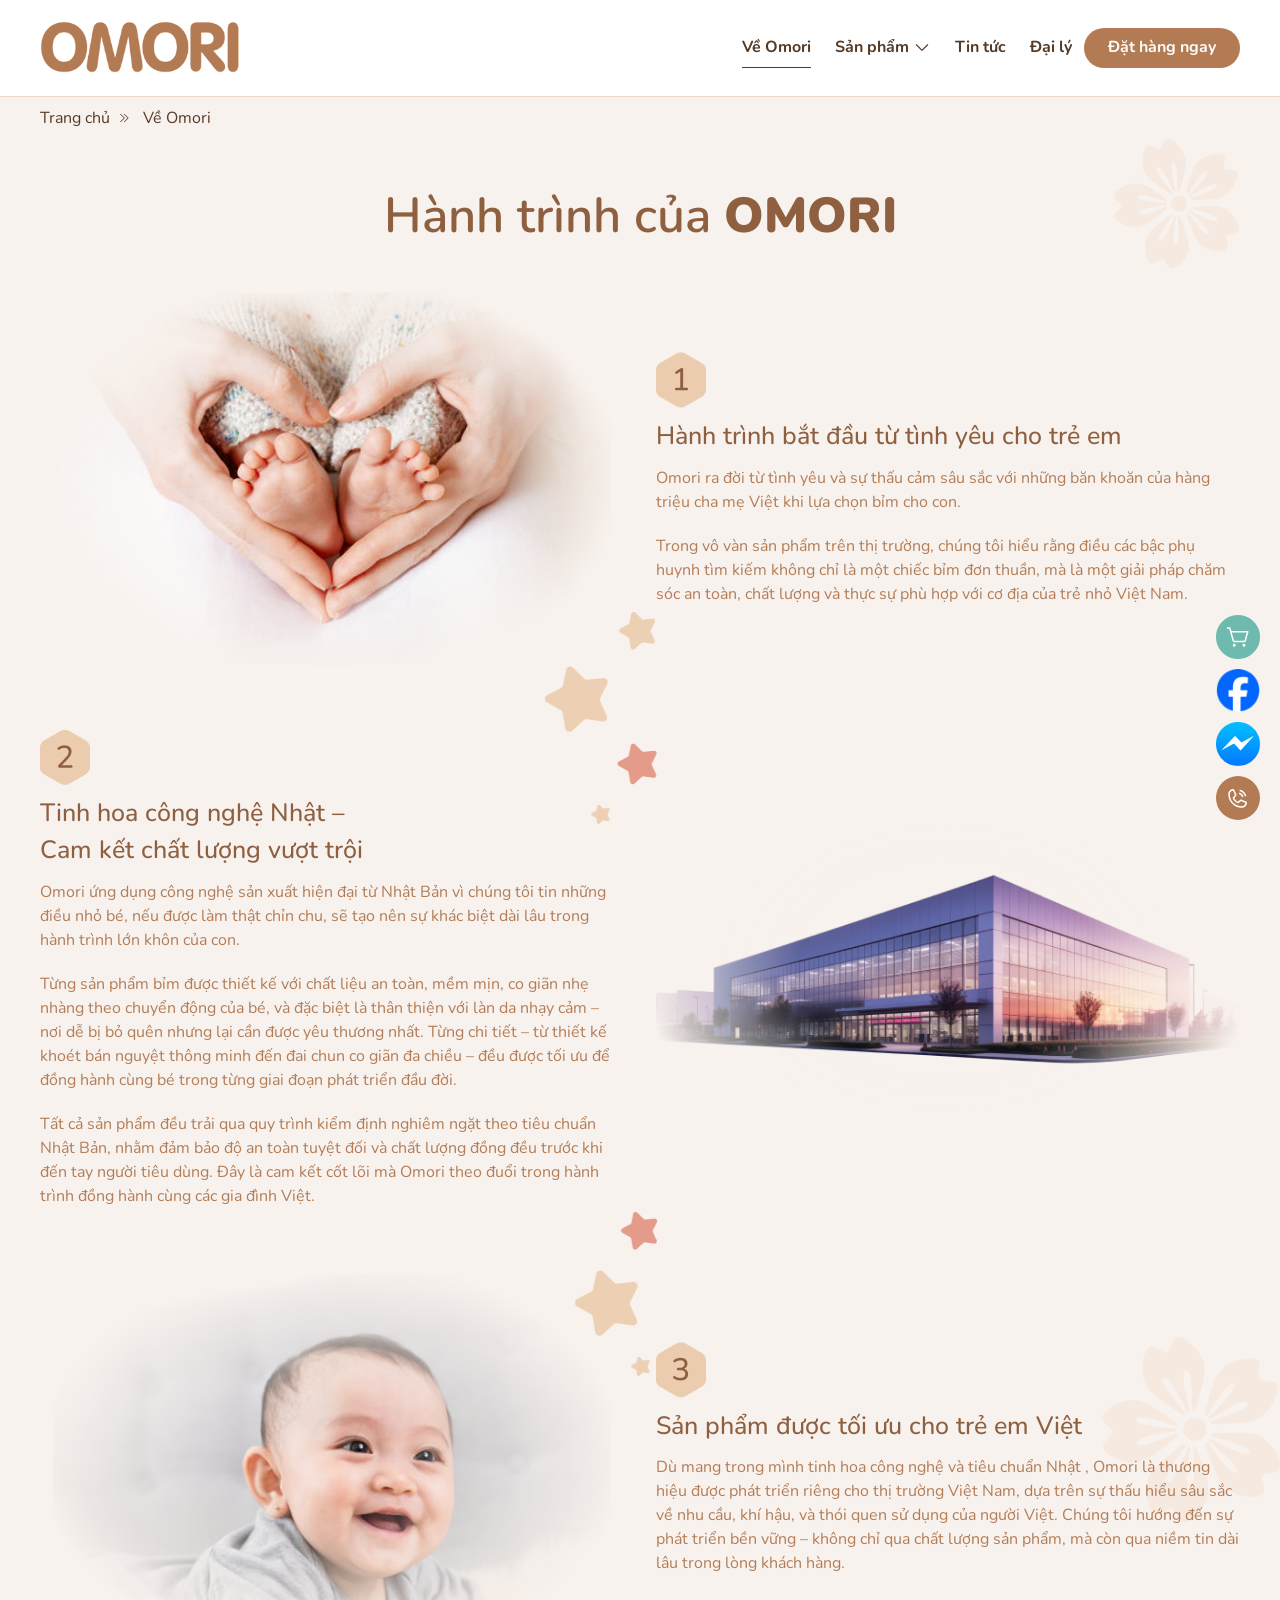
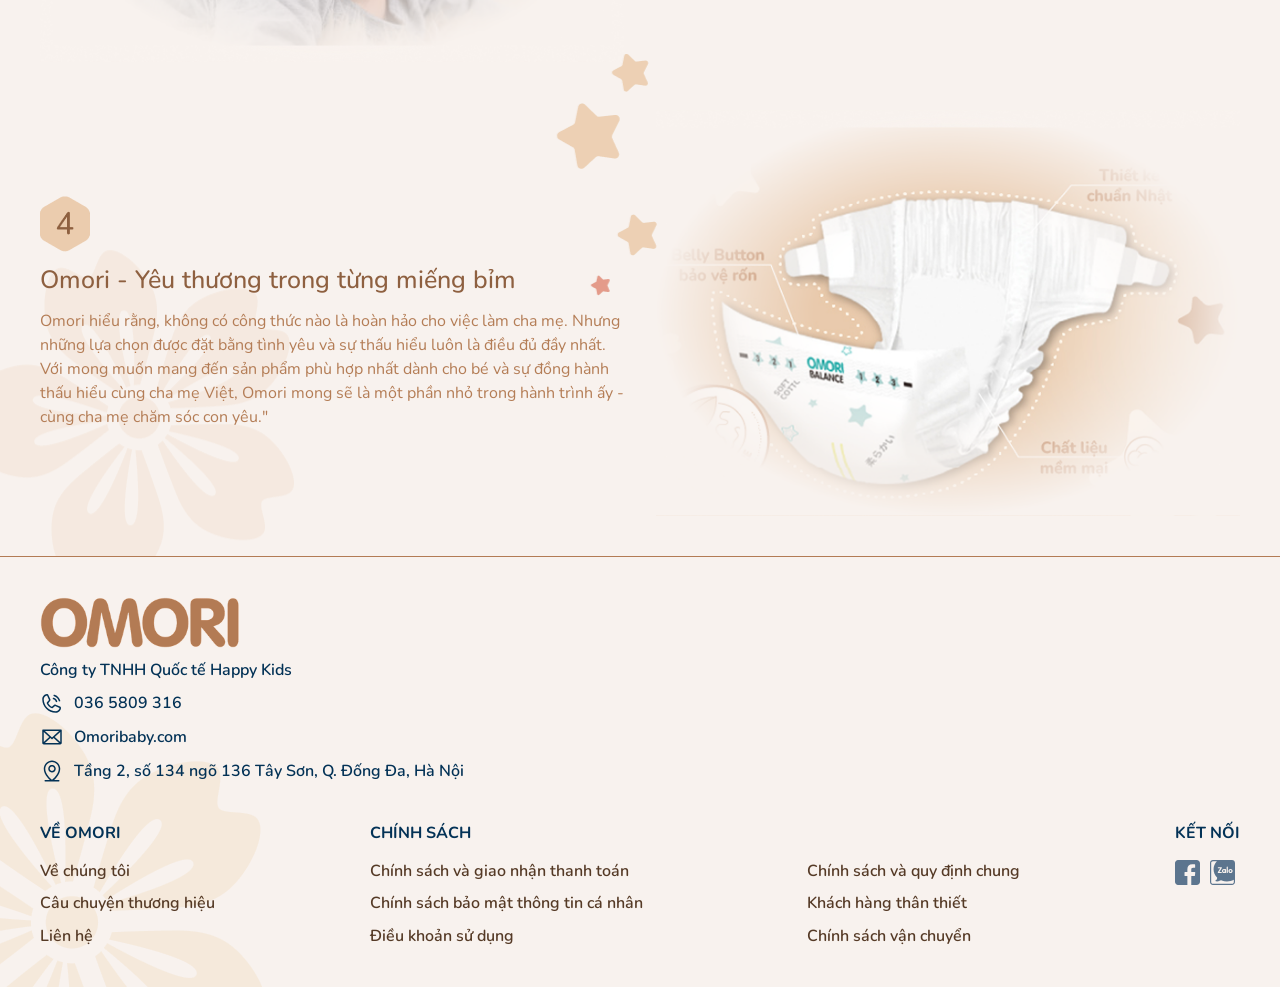
==== commit c23a820e: "update" ====
--- a/HTML-PC/about.html
+++ b/HTML-PC/about.html
@@ -62,15 +62,15 @@
         <li><a href=""><img src="images/fb.png" alt="" /></a></li>
         <li><a href=""><img src="images/mess.png" alt="" /></a></li>
         <li>
-            <a href="tel:036 5809 316"  class="hotline">
+            <a href="tel:036 5809 316" class="hotline">
                 <svg width="24" height="24" viewBox="0 0 24 24" fill="none" xmlns="http://www.w3.org/2000/svg">
                     <path
                         d="M13.5253 4.30599C13.5508 4.21081 13.5947 4.12158 13.6547 4.04339C13.7147 3.9652 13.7894 3.8996 13.8748 3.85032C13.9601 3.80104 14.0543 3.76906 14.152 3.7562C14.2496 3.74334 14.3489 3.74985 14.4441 3.77537C15.8344 4.13813 17.103 4.86497 18.119 5.88103C19.1351 6.89708 19.8619 8.16562 20.2247 9.55599C20.2502 9.65116 20.2567 9.75042 20.2439 9.84811C20.231 9.94579 20.199 10.04 20.1497 10.1253C20.1005 10.2106 20.0349 10.2854 19.9567 10.3454C19.8785 10.4053 19.7893 10.4493 19.6941 10.4747C19.6307 10.4914 19.5655 10.4999 19.5 10.5001C19.3347 10.5001 19.1741 10.4455 19.043 10.3448C18.912 10.244 18.8179 10.1029 18.7753 9.94318C18.4795 8.80817 17.8863 7.77259 17.0569 6.9432C16.2275 6.11381 15.1919 5.52061 14.0569 5.22474C13.9616 5.19938 13.8723 5.15549 13.794 5.09558C13.7157 5.03566 13.65 4.9609 13.6006 4.87557C13.5513 4.79024 13.5192 4.69601 13.5063 4.59828C13.4933 4.50054 13.4998 4.40122 13.5253 4.30599ZM13.3069 8.22474C14.5997 8.56974 15.4303 9.40037 15.7753 10.6932C15.8179 10.8529 15.912 10.994 16.043 11.0948C16.1741 11.1955 16.3347 11.25 16.5 11.2501C16.5655 11.2499 16.6307 11.2414 16.6941 11.2247C16.7893 11.1993 16.8785 11.1553 16.9567 11.0954C17.0349 11.0354 17.1005 10.9606 17.1497 10.8753C17.199 10.79 17.231 10.6958 17.2439 10.5981C17.2567 10.5004 17.2502 10.4012 17.2247 10.306C16.7447 8.50974 15.4903 7.25537 13.6941 6.77537C13.5019 6.72402 13.2971 6.75113 13.1249 6.85073C12.9527 6.95033 12.8271 7.11426 12.7758 7.30646C12.7244 7.49866 12.7516 7.70338 12.8512 7.87559C12.9508 8.04781 13.1147 8.1734 13.3069 8.22474ZM20.9888 17.1638C20.8216 18.4341 20.1977 19.6002 19.2337 20.4442C18.2696 21.2882 17.0313 21.7523 15.75 21.7501C8.30626 21.7501 2.25001 15.6938 2.25001 8.25005C2.24771 6.96876 2.7119 5.73045 3.55588 4.76639C4.39986 3.80234 5.56592 3.17847 6.83626 3.0113C7.1575 2.97208 7.4828 3.0378 7.76362 3.19865C8.04444 3.35951 8.2657 3.60687 8.39438 3.9038L10.3744 8.32412V8.33537C10.4729 8.56267 10.5136 8.81083 10.4928 9.05769C10.472 9.30455 10.3904 9.54242 10.2553 9.75005C10.2384 9.77537 10.2206 9.7988 10.2019 9.82224L8.25001 12.136C8.9522 13.5629 10.4447 15.0422 11.8903 15.7463L14.1722 13.8047C14.1946 13.7859 14.2181 13.7684 14.2425 13.7522C14.45 13.6139 14.6887 13.5294 14.937 13.5065C15.1853 13.4836 15.4354 13.5229 15.6647 13.621L15.6769 13.6266L20.0934 15.6057C20.3909 15.7339 20.6389 15.955 20.8003 16.2358C20.9616 16.5167 21.0278 16.8422 20.9888 17.1638ZM19.5 16.9763C19.5 16.9763 19.4934 16.9763 19.4897 16.9763L15.0834 15.0029L12.8006 16.9444C12.7785 16.9632 12.7553 16.9807 12.7313 16.9969C12.5154 17.1409 12.2659 17.2265 12.0071 17.2452C11.7483 17.2639 11.489 17.2152 11.2547 17.1038C9.49876 16.2554 7.74845 14.5182 6.89907 12.781C6.7866 12.5484 6.73613 12.2906 6.75255 12.0327C6.76898 11.7749 6.85174 11.5256 6.99282 11.3091C7.00872 11.2837 7.02659 11.2596 7.04626 11.2369L9.00001 8.92037L7.03126 4.51412C7.03089 4.51038 7.03089 4.50661 7.03126 4.50287C6.12212 4.62146 5.28739 5.0674 4.68339 5.75716C4.0794 6.44693 3.74755 7.33322 3.75001 8.25005C3.75348 11.4316 5.01888 14.4818 7.26856 16.7315C9.51825 18.9812 12.5685 20.2466 15.75 20.2501C16.6663 20.2532 17.5523 19.9225 18.2425 19.3198C18.9327 18.7171 19.3797 17.8837 19.5 16.9754V16.9763Z"
                         fill="#ffffff" />
                 </svg>
-          
-            <span>036 5809 316</span>
-              </a>
+
+                <span>036 5809 316</span>
+            </a>
         </li>
     </ul>
     
@@ -221,7 +221,7 @@
                                 <li><a href="">Liên hệ</a></li>
                             </ul>
                         </div>
-                        <div class="item">
+                        <div class="item cols-2">
                             <h4 class="title">CHÍNH SÁCH</h4>
                             <ul>
                                 <li><a href="">Chính sách và giao nhận thanh toán</a></li>
@@ -234,30 +234,19 @@
                                 <li><a href="">Chính sách vận chuyển</a></li>
                             </ul>
                         </div>
+                        <div class="item">
+                            <div class="social">
+                                <h4 class="title">Kết nối</h4>
+                                <ul>
+                                    <li><a href=""><img src="images/ic-facebook.svg" alt="" /></a></li>
+                                    <li><a href=""><img src="images/zalo.svg" alt="" /></a></li>
+                                </ul>
+                            </div>
+                        </div>
                     </div>
 
                 </div>
-                <div class="right-ft">
-                    <div class="flex-link social">
-                        <div>
-                            <h4 class="title">PHƯƠNG THỨC THANH TOÁN</h4>
-                            <ul>
-                                <li><a href=""><img src="images/mastercard.png" alt="" /> </a></li>
-                                <li><a href=""><img src="images/jcb.png" alt="" /></a></li>
-                                <li><a href=""><img src="images/visa.png" alt="" /></a></li>
-                            </ul>
-                            <h4 class="title">Kết nối</h4>
-                            <ul>
-                                <li><a href=""><img src="images/ic-facebook.svg" alt=""/></a></li>
-                                <li><a href=""><img src="images/zalo.svg" alt="" /></a></li>
-                            </ul>
-                        </div>
-                        <div>
-                            <img src="images/dangky.png" alt="" />
-                            <img src="images/dangky1.png" alt="" />
-                        </div>
-                    </div>
-                </div>
+                
             </div>
         </div>
     </footer>
--- a/HTML-PC/css/main.css
+++ b/HTML-PC/css/main.css
@@ -1,2 +1,2 @@
-@import"https://fonts.googleapis.com/css2?family=Kanit:ital,wght@0,100;0,200;0,300;0,400;0,500;0,600;0,700;0,800;0,900;1,100;1,200;1,300;1,400;1,500;1,600;1,700;1,800;1,900&family=Nunito:ital,wght@0,200..1000;1,200..1000&display=swap";*,::after,::before{-webkit-box-sizing:border-box;box-sizing:border-box}:root{--color-base: #553A26 }body,html{background:#f8f2ee;color:#553a26;padding:0;line-height:1.4;font-size:16px;margin:0;overflow-x:hidden;font-family:"Nunito",sans-serif}h1,h2,h3,h4,h5,h6,p{margin:0;line-height:1.3}img,iframe{display:block;max-width:100%}ul{list-style:none;padding:0;margin:0}a{text-decoration:none;-webkit-transition:all .4s ease;transition:all .4s ease;color:#553a26}a:hover{opacity:.8;text-decoration:none;color:inherit}input{font-size:16px;height:48px;line-height:48px;border:none;outline:none;padding-left:25px;padding-right:25px}input:focus{outline:none}input[type=number]::-webkit-outer-spin-button,input[type=number]::-webkit-inner-spin-button{-webkit-appearance:none;margin:0}input[type=number]{-moz-appearance:textfield}select{appearance:none;-webkit-appearance:none;-moz-appearance:none;background:url('data:image/svg+xml,<svg xmlns="http://www.w3.org/2000/svg" width="24" height="24" viewBox="0 0 24 24" fill="none"><path d="M20.031 9.53068L12.531 17.0307C12.4614 17.1004 12.3787 17.1557 12.2876 17.1935C12.1966 17.2312 12.099 17.2506 12.0004 17.2506C11.9019 17.2506 11.8043 17.2312 11.7132 17.1935C11.6222 17.1557 11.5394 17.1004 11.4698 17.0307L3.96979 9.53068C3.82906 9.38995 3.75 9.19907 3.75 9.00005C3.75 8.80103 3.82906 8.61016 3.96979 8.46943C4.11052 8.32869 4.30139 8.24963 4.50042 8.24963C4.69944 8.24963 4.89031 8.32869 5.03104 8.46943L12.0004 15.4397L18.9698 8.46943C19.0395 8.39974 19.1222 8.34447 19.2132 8.30676C19.3043 8.26904 19.4019 8.24963 19.5004 8.24963C19.599 8.24963 19.6965 8.26904 19.7876 8.30676C19.8786 8.34447 19.9614 8.39974 20.031 8.46943C20.1007 8.53911 20.156 8.62183 20.1937 8.71288C20.2314 8.80392 20.2508 8.9015 20.2508 9.00005C20.2508 9.0986 20.2314 9.19618 20.1937 9.28722C20.156 9.37827 20.1007 9.46099 20.031 9.53068Z" fill="%238E6040"/></svg>') no-repeat !important;background-position:right 10px center !important;background-size:16px !important;font-size:14px;color:#333}section{padding:20px 0}.form-control{border-radius:24px;border:1px solid #ebebeb;color:#8e6040}.menu_before{width:100%;height:1px}.text-green{color:#2ca196}button,.btn{border:none;outline:none;height:40px;line-height:38px;cursor:pointer;text-align:center;padding:0 24px;font-weight:700;border-radius:24px;display:inline-block}button.btn-icon,.btn.btn-icon{display:-webkit-box;display:-webkit-flex;display:-ms-flexbox;display:flex;-webkit-box-align:center;-webkit-align-items:center;-ms-flex-align:center;align-items:center;-webkit-box-pack:center;-webkit-justify-content:center;-ms-flex-pack:center;justify-content:center;gap:5px}button.btn-base,.btn.btn-base{background:#b37b54;color:#fcfcfc}button.btn-line,.btn.btn-line{border:1px solid var(--color-base);background:none;color:var(--color-base)}button.btn-white,.btn.btn-white{border:1px solid #fff;background:#fff;color:var(--color-base)}button.btn-green,.btn.btn-green{border:1px solid #2ca196;background:#2ca196;color:#fff}.container{width:100%;max-width:1230px;padding-left:15px;padding-right:15px;margin-left:auto;margin-right:auto}.select-option{position:relative}.select-option .tt{color:#fd734f;cursor:pointer}.select-option .tt::after{position:relative;margin-left:5px;top:2px;content:url('data:image/svg+xml,<svg width="7" height="14" viewBox="0 0 7 14" fill="none" xmlns="http://www.w3.org/2000/svg"><path d="M6.77292 7.39804L1.14792 13.023C1.09565 13.0753 1.03361 13.1168 0.965326 13.145C0.897042 13.1733 0.823856 13.1879 0.749947 13.1879C0.676037 13.1879 0.602851 13.1733 0.534567 13.145C0.466284 13.1168 0.40424 13.0753 0.351978 13.023C0.299716 12.9708 0.258259 12.9087 0.229975 12.8404C0.201691 12.7722 0.187134 12.699 0.187134 12.6251C0.187134 12.5512 0.201691 12.478 0.229975 12.4097C0.258259 12.3414 0.299716 12.2794 0.351978 12.2271L5.57971 7.00007L0.351978 1.77304C0.24643 1.66749 0.187134 1.52434 0.187134 1.37507C0.187134 1.2258 0.24643 1.08265 0.351978 0.9771C0.457525 0.871552 0.600679 0.812256 0.749947 0.812256C0.899214 0.812256 1.04237 0.871552 1.14792 0.9771L6.77292 6.6021C6.82521 6.65434 6.8667 6.71638 6.89501 6.78466C6.92332 6.85295 6.93789 6.92615 6.93789 7.00007C6.93789 7.07399 6.92332 7.14719 6.89501 7.21547C6.8667 7.28376 6.82521 7.3458 6.77292 7.39804Z" fill="%23FD734F"/></svg>')}.select-option.active .list-option{display:block}.select-option .list-option{display:none;position:absolute;-webkit-box-shadow:0px 4px 30px 0px rgba(54,41,183,.0705882353);box-shadow:0px 4px 30px 0px rgba(54,41,183,.0705882353);background:#fcfcfc;padding:15px;z-index:1;border-radius:16px;top:50px;right:0;-webkit-box-shadow:0 0px 8px 0px rgba(54,41,183,.0784313725);box-shadow:0 0px 8px 0px rgba(54,41,183,.0784313725);min-width:300px;width:100%}.select-option .list-option .item{white-space:nowrap;display:-webkit-box;display:-webkit-flex;display:-ms-flexbox;display:flex;margin-bottom:10px;-webkit-box-pack:justify;-webkit-justify-content:space-between;-ms-flex-pack:justify;justify-content:space-between;-webkit-box-align:center;-webkit-align-items:center;-ms-flex-align:center;align-items:center}.select-option .list-option .item:last-child{margin-bottom:0}.select-option .list-option .item .choose{display:-webkit-box;display:-webkit-flex;display:-ms-flexbox;display:flex;-webkit-box-align:center;-webkit-align-items:center;-ms-flex-align:center;align-items:center;gap:5px}.select-option .list-option .item .choose label{display:-webkit-box;display:-webkit-flex;display:-ms-flexbox;display:flex;-webkit-box-align:center;-webkit-align-items:center;-ms-flex-align:center;align-items:center;gap:5px}.select-option .list-option .item .choose label img{height:22px}.wrap-paging{margin:40px 0;margin-left:auto}@media(max-width: 767px){.wrap-paging{margin:20px}}.wrap-paging .pagination{display:-webkit-box;display:-webkit-flex;display:-ms-flexbox;display:flex;-webkit-flex-wrap:wrap;-ms-flex-wrap:wrap;flex-wrap:wrap;gap:10px;-webkit-box-pack:end;-webkit-justify-content:end;-ms-flex-pack:end;justify-content:end}.wrap-paging .pagination .page{font-size:16px;font-weight:700;display:inline-block;line-height:40px;text-align:center;width:40px;height:40px;background:#fcfcfc;-webkit-box-shadow:0px 4px 30px 0px rgba(54,41,183,.0705882353);box-shadow:0px 4px 30px 0px rgba(54,41,183,.0705882353);-webkit-box-shadow:4px 0px 8px 0px rgba(54,41,183,.0784313725);box-shadow:4px 0px 8px 0px rgba(54,41,183,.0784313725);border-radius:50%}.wrap-paging .pagination .page a{color:#7c8087;display:block}.wrap-paging .pagination .page .icon{width:40px;height:40px;padding:8px}.wrap-paging .pagination .page.active{background:var(--color-base)}.wrap-paging .pagination .page.active a{color:#fff}.wrap-paging .pagination .page.disabled{opacity:.6}.wrap-paging .xemthem{width:100%;background:var(--color-base);color:#fcfcfc;text-align:center;height:40px;border-radius:24px;line-height:40px;display:none}@media(max-width: 767px){.wrap-paging .xemthem{display:block}}.thumb{display:block;overflow:hidden;height:0;position:relative;width:100%;background:#f4f4f4}.thumb.thumb-news{padding-bottom:56.25%}.thumb.thumb-product{padding-bottom:100%}.thumb img{-o-object-fit:cover;object-fit:cover;position:absolute;top:0;bottom:0;left:0;right:0;width:100%;height:100%}.placeholder{position:relative;background:#222 !important;opacity:.1;-webkit-animation:fading 1.5s infinite;animation:fading 1.5s infinite;border-radius:4px}@-webkit-keyframes fading{0%{opacity:.1}0%{opacity:.2}100%{opacity:.1}}@keyframes fading{0%{opacity:.1}0%{opacity:.2}100%{opacity:.1}}.checkbox{width:18px;height:18px}.breadcrumb{width:100%;padding:10px 0;background:none;margin-bottom:0}.breadcrumb li{display:inline-block}.breadcrumb li::after{margin:0 10px;content:url('data:image/svg+xml,<svg width="9" height="10" viewBox="0 0 9 10" fill="none" xmlns="http://www.w3.org/2000/svg"><path d="M4.64052 5.26552L0.890521 9.01552C0.820156 9.08589 0.72472 9.12542 0.625208 9.12542C0.525697 9.12542 0.430261 9.08589 0.359896 9.01552C0.289531 8.94516 0.25 8.84972 0.25 8.75021C0.25 8.6507 0.289531 8.55526 0.359896 8.4849L3.84505 5.00021L0.359896 1.51552C0.289531 1.44516 0.25 1.34972 0.25 1.25021C0.25 1.1507 0.289531 1.05526 0.359896 0.984896C0.430261 0.914531 0.525697 0.875 0.625208 0.875C0.72472 0.875 0.820156 0.914531 0.890521 0.984896L4.64052 4.7349C4.67539 4.76972 4.70305 4.81108 4.72192 4.85661C4.74079 4.90213 4.7505 4.95093 4.7505 5.00021C4.7505 5.04949 4.74079 5.09829 4.72192 5.14381C4.70305 5.18934 4.67539 5.23069 4.64052 5.26552ZM8.39052 4.7349L4.64052 0.984896C4.57016 0.914531 4.47472 0.875 4.37521 0.875C4.2757 0.875 4.18026 0.914531 4.1099 0.984896C4.03953 1.05526 4 1.1507 4 1.25021C4 1.34972 4.03953 1.44516 4.1099 1.51552L7.59505 5.00021L4.1099 8.4849C4.03953 8.55526 4 8.6507 4 8.75021C4 8.84972 4.03953 8.94516 4.1099 9.01552C4.18026 9.08589 4.2757 9.12542 4.37521 9.12542C4.47472 9.12542 4.57016 9.08589 4.64052 9.01552L8.39052 5.26552C8.42539 5.23069 8.45305 5.18934 8.47192 5.14381C8.49079 5.09829 8.5005 5.04949 8.5005 5.00021C8.5005 4.95093 8.49079 4.90213 8.47192 4.85661C8.45305 4.81108 8.42539 4.76972 8.39052 4.7349Z" fill="%23553A26"/></svg>')}.breadcrumb li:last-child::after{display:none}.breadcrumb li.active a{font-weight:bold}.box-checkbox{display:-webkit-box;display:-webkit-flex;display:-ms-flexbox;display:flex;-webkit-box-align:center;-webkit-align-items:center;-ms-flex-align:center;align-items:center;gap:5px;margin-right:5px}.box-checkbox input{padding:0;height:initial;width:initial;margin-bottom:0;display:none;cursor:pointer}.box-checkbox label{position:relative;cursor:pointer;line-height:22px}.box-checkbox label:hover::before{border:1px solid #fd5023}.box-checkbox label:before{content:"";-webkit-appearance:none;background-color:rgba(0,0,0,0);border:1px solid #c2c2c2;border-radius:4px;-webkit-box-shadow:0 1px 2px rgba(0,0,0,.05),inset 0px -15px 10px -12px rgba(0,0,0,.05);box-shadow:0 1px 2px rgba(0,0,0,.05),inset 0px -15px 10px -12px rgba(0,0,0,.05);padding:10px;display:inline-block;height:22px;width:22px;position:relative;vertical-align:middle;cursor:pointer}.box-checkbox input:checked+label::before{border:1px solid #fd5023;background:#fd5023}.box-checkbox input:checked+label:after{content:"";display:block;position:absolute;top:3px;left:8px;width:6px;height:13px;border:solid #fff;border-width:0 2px 2px 0;-webkit-transform:rotate(45deg);-ms-transform:rotate(45deg);transform:rotate(45deg)}.err{display:block;font-size:12px;margin-top:3px;color:#fd5023}.box-select .select-hidden{display:none;visibility:hidden;padding-right:10px}.box-select .select{cursor:pointer;display:inline-block;position:relative;width:100%;height:48px}.box-select .select-styled{position:absolute;top:0;right:0;bottom:0;background:rgba(0,0,0,0);left:0;line-height:48px;padding:0 25px;background:#fff;border:1px solid #ebebeb;border-radius:40px;-webkit-transition:all .2s ease-in;transition:all .2s ease-in}@media(max-width: 767px){.box-select .select-styled{padding:0 5px}}.box-select .select-styled:after{content:url('data:image/svg+xml,<svg width="18" height="10" viewBox="0 0 18 10" fill="none" xmlns="http://www.w3.org/2000/svg"><path d="M17.031 1.53104L9.53104 9.03104C9.46139 9.10077 9.37867 9.15609 9.28762 9.19384C9.19657 9.23158 9.09898 9.25101 9.00042 9.25101C8.90186 9.25101 8.80426 9.23158 8.71321 9.19384C8.62216 9.15609 8.53945 9.10077 8.46979 9.03104L0.969792 1.53104C0.829062 1.39031 0.75 1.19944 0.75 1.00042C0.75 0.801394 0.829062 0.610522 0.969792 0.469792C1.11052 0.329061 1.30139 0.25 1.50042 0.25C1.69944 0.25 1.89031 0.329061 2.03104 0.469792L9.00042 7.4401L15.9698 0.469792C16.0395 0.400109 16.1222 0.344834 16.2132 0.307122C16.3043 0.26941 16.4019 0.25 16.5004 0.25C16.599 0.25 16.6965 0.26941 16.7876 0.307122C16.8786 0.344834 16.9614 0.400109 17.031 0.469792C17.1007 0.539474 17.156 0.6222 17.1937 0.713245C17.2314 0.804289 17.2508 0.901871 17.2508 1.00042C17.2508 1.09896 17.2314 1.19654 17.1937 1.28759C17.156 1.37863 17.1007 1.46136 17.031 1.53104Z" fill="%232A3262"/></svg>');width:18px;height:18px;position:absolute;top:0;right:10px}@media(max-width: 767px){.box-select .select-styled:after{right:5px;content:url('data:image/svg+xml,<svg width="10" height="10" viewBox="0 0 18 10" fill="none" xmlns="http://www.w3.org/2000/svg"><path d="M17.031 1.53104L9.53104 9.03104C9.46139 9.10077 9.37867 9.15609 9.28762 9.19384C9.19657 9.23158 9.09898 9.25101 9.00042 9.25101C8.90186 9.25101 8.80426 9.23158 8.71321 9.19384C8.62216 9.15609 8.53945 9.10077 8.46979 9.03104L0.969792 1.53104C0.829062 1.39031 0.75 1.19944 0.75 1.00042C0.75 0.801394 0.829062 0.610522 0.969792 0.469792C1.11052 0.329061 1.30139 0.25 1.50042 0.25C1.69944 0.25 1.89031 0.329061 2.03104 0.469792L9.00042 7.4401L15.9698 0.469792C16.0395 0.400109 16.1222 0.344834 16.2132 0.307122C16.3043 0.26941 16.4019 0.25 16.5004 0.25C16.599 0.25 16.6965 0.26941 16.7876 0.307122C16.8786 0.344834 16.9614 0.400109 17.031 0.469792C17.1007 0.539474 17.156 0.6222 17.1937 0.713245C17.2314 0.804289 17.2508 0.901871 17.2508 1.00042C17.2508 1.09896 17.2314 1.19654 17.1937 1.28759C17.156 1.37863 17.1007 1.46136 17.031 1.53104Z" fill="%232A3262"/></svg>')}}.box-select .select-options{display:none;position:absolute;top:100%;right:0;left:0;z-index:999;margin:0;padding:0;list-style:none;border-radius:16px}.box-select .select-options li{margin:0;padding:5px 0;text-indent:15px;-webkit-transition:all .2s ease-in;transition:all .2s ease-in;color:#222;background:#fff}.box-select .select-options li:hover,.box-select .select-options li.is-selected{color:var(--color-base)}.box-select .select-options li[rel=hide]{display:none}.box-radio{display:-webkit-box;display:-webkit-flex;display:-ms-flexbox;display:flex;-webkit-box-align:center;-webkit-align-items:center;-ms-flex-align:center;align-items:center;gap:5px;margin-right:5px}.box-radio input{padding:0;height:initial;width:initial;margin-bottom:0;display:none;cursor:pointer}.box-radio label{position:relative;cursor:pointer;line-height:12px}.box-radio label:hover::before{border:1px solid #fd5023}.box-radio label:before{content:"";-webkit-appearance:none;background-color:rgba(0,0,0,0);border:1px solid #c2c2c2;border-radius:50%;-webkit-box-shadow:0 1px 2px rgba(0,0,0,.05),inset 0px -15px 10px -12px rgba(0,0,0,.05);box-shadow:0 1px 2px rgba(0,0,0,.05),inset 0px -15px 10px -12px rgba(0,0,0,.05);padding:10px;display:inline-block;height:12px;width:12px;position:relative;vertical-align:middle;cursor:pointer}.box-radio input:checked+label::before{border:1px solid #fd5023;background:#fd5023}.box-radio input:checked+label:after{content:"";display:block;position:absolute;top:3px;left:8px;width:6px;height:13px;border:solid #fff;border-width:0 2px 2px 0;-webkit-transform:rotate(45deg);-ms-transform:rotate(45deg);transform:rotate(45deg)}@media(max-width: 991px){.list-news{display:grid;grid-template-columns:repeat(2, 1fr);gap:15px}}@media(max-width: 767px){.list-news{grid-template-columns:repeat(1, 1fr);gap:0}}.list-news .item-news{margin-bottom:25px}@media(max-width: 991px){.list-news .item-news{margin-bottom:0}}.list-news .item-news:last-of-type{margin-bottom:0}.list-news .item-news .box-news{display:-webkit-box;display:-webkit-flex;display:-ms-flexbox;display:flex;-webkit-box-align:start;-webkit-align-items:start;-ms-flex-align:start;align-items:start}@media(max-width: 991px){.list-news .item-news .box-news{display:grid;grid-template-columns:repeat(2, 1fr)}}@media(max-width: 991px){.list-news .item-news .box-news{display:grid;grid-template-columns:repeat(1, 1fr);gap:0}}.list-news .item-news .thumb-art{width:33.3333333333%;border-radius:8px;overflow:hidden;min-width:33.3333333333%}@media(max-width: 991px){.list-news .item-news .thumb-art{width:100%}}.list-news .item-news .title-news{font-size:16px;font-weight:700}.list-news .item-news .title-news:hover{color:var(--color-base)}.list-news .item-news .title-news:hover a{color:var(--color-base)}.list-news .item-news .description{font-size:16px;color:#8e6040;margin-top:10px}@media(max-width: 1680px){.list-news .item-news .description{-webkit-line-clamp:2}}@media(max-width: 991px){.list-news .item-news .description{-webkit-line-clamp:inherit}}.list-news .item-news .right-content{padding-left:20px}@media(max-width: 991px){.list-news .item-news .right-content{padding-left:0;padding-top:15px}}.list-news .item-news .flex-cat{display:-webkit-box;display:-webkit-flex;display:-ms-flexbox;display:flex;-webkit-box-align:center;-webkit-align-items:center;-ms-flex-align:center;align-items:center;gap:5px;row-gap:10px;margin-bottom:10px}@media(max-width: 991px){.list-news .item-news .flex-cat{-webkit-flex-wrap:wrap;-ms-flex-wrap:wrap;flex-wrap:wrap}}.list-news .item-news .flex-cat .time{display:-webkit-box;display:-webkit-flex;display:-ms-flexbox;display:flex;-webkit-box-align:center;-webkit-align-items:center;-ms-flex-align:center;align-items:center;gap:5px;font-size:13px;font-weight:400}.list-news .item-news .flex-cat .time .icon{width:16px;height:16px}.list-news .item-news .flex-cat .cat-tag{font-size:13px;padding:0 5px;text-transform:uppercase;border-left:1px solid #919191}.list-news .item-news .xemthem{color:#2ca196;font-size:13px;margin-top:10px;display:block}@media(max-width: 767px){.list-news .item-news .xemthem{margin-top:0}}.list-news .item-news .xemthem::after{content:url('data:image/svg+xml,<svg width="18" height="18" viewBox="0 0 18 18" fill="none" xmlns="http://www.w3.org/2000/svg"><path d="M12.7729 9.39792L7.14792 15.0229C7.09565 15.0752 7.03361 15.1166 6.96533 15.1449C6.89704 15.1732 6.82386 15.1878 6.74995 15.1878C6.67604 15.1878 6.60285 15.1732 6.53457 15.1449C6.46628 15.1166 6.40424 15.0752 6.35198 15.0229C6.29972 14.9707 6.25826 14.9086 6.22998 14.8403C6.20169 14.772 6.18713 14.6989 6.18713 14.6249C6.18713 14.551 6.20169 14.4779 6.22998 14.4096C6.25826 14.3413 6.29972 14.2792 6.35198 14.227L11.5797 8.99995L6.35198 3.77292C6.24643 3.66737 6.18713 3.52421 6.18713 3.37495C6.18713 3.22568 6.24643 3.08253 6.35198 2.97698C6.45753 2.87143 6.60068 2.81213 6.74995 2.81213C6.89921 2.81213 7.04237 2.87143 7.14792 2.97698L12.7729 8.60198C12.8252 8.65422 12.8667 8.71626 12.895 8.78454C12.9233 8.85283 12.9379 8.92603 12.9379 8.99995C12.9379 9.07387 12.9233 9.14706 12.895 9.21535C12.8667 9.28364 12.8252 9.34567 12.7729 9.39792Z" fill="%232CA196"/></svg>');position:relative;top:5px}.item-product{background-color:#fff;border-radius:16px;padding:10px;height:100%;position:relative;-webkit-box-shadow:0px 4px 8px 0px rgba(183,204,217,.4);box-shadow:0px 4px 8px 0px rgba(183,204,217,.4)}.item-product a{text-decoration:none;color:inherit;display:block}.item-product .tag{position:absolute;top:-5px;left:5px;z-index:10;background:url("images/tag.png") no-repeat center center;background-size:contain;color:#553a26;font-size:13px;padding-bottom:5px;font-weight:700;padding-right:10px;width:50px;height:30px;display:-webkit-box;display:-webkit-flex;display:-ms-flexbox;display:flex;-webkit-box-align:center;-webkit-align-items:center;-ms-flex-align:center;align-items:center;-webkit-box-pack:center;-webkit-justify-content:center;-ms-flex-pack:center;justify-content:center}.item-product .product-image{position:relative;aspect-ratio:1/1;overflow:hidden;border-radius:8px;background:#fff3e1}.item-product .product-image img{position:absolute;inset:0;width:100%;height:100%;-o-object-fit:cover;object-fit:cover}.item-product .product-title{font-weight:700;margin-top:.5rem;display:-webkit-box;-webkit-line-clamp:2;-webkit-box-orient:vertical;overflow:hidden;text-overflow:ellipsis}.item-product .price{color:#2ca196;font-weight:bold}.item-product .price-details{display:-webkit-box;display:-webkit-flex;display:-ms-flexbox;display:flex;-webkit-box-align:center;-webkit-align-items:center;-ms-flex-align:center;align-items:center;gap:5px;-webkit-flex-wrap:wrap;-ms-flex-wrap:wrap;flex-wrap:wrap;margin-top:10px}.item-product .old-price{font-size:.75rem;text-decoration:line-through;color:#94a3b8}.section-news-detail .content .thumb-art{margin-bottom:30px}.section-news-detail .content .thumb-art .thumb-news{border-radius:16px}.section-news-detail .content .flex-cat{display:-webkit-box;display:-webkit-flex;display:-ms-flexbox;display:flex;-webkit-box-align:center;-webkit-align-items:center;-ms-flex-align:center;align-items:center;gap:5px;row-gap:10px;margin-bottom:10px}@media(max-width: 991px){.section-news-detail .content .flex-cat{-webkit-flex-wrap:wrap;-ms-flex-wrap:wrap;flex-wrap:wrap}}.section-news-detail .content .flex-cat .time{display:-webkit-box;display:-webkit-flex;display:-ms-flexbox;display:flex;-webkit-box-align:center;-webkit-align-items:center;-ms-flex-align:center;align-items:center;gap:5px;font-size:13px;font-weight:400}.section-news-detail .content .flex-cat .time .icon{width:16px;height:16px}.section-news-detail .content .flex-cat .cat-tag{font-size:13px;padding:0 5px;border-left:1px solid #51555f}.section-news-detail .content .title-news{font-size:32px;font-weight:700;margin-bottom:15px}@media(max-width: 991px){.section-news-detail .content .title-news{font-size:24px}}.section-news-detail .content .flex-cat{margin-bottom:25px}.section-news-detail .content .flex-cat .cat-tag{margin-right:10px}.section-news-detail .content .details{font-size:16px;color:#8e6040}.section-news-detail .content .details p{margin-bottom:15px;color:#8e6040}.section-news-detail .content .details img{margin:auto;margin-bottom:15px;max-width:100%;max-height:100%;-o-object-fit:contain;object-fit:contain}.section-news-detail .content .details h2,.section-news-detail .content .details h3,.section-news-detail .content .details h4,.section-news-detail .content .details h5,.section-news-detail .content .details h6{margin-bottom:15px;color:#553a26}.popup-overlay{position:fixed;inset:0;background-color:rgba(0,0,0,.5);z-index:999;display:none;overflow-x:hidden}.popup-wrapper{display:-webkit-box;display:-webkit-flex;display:-ms-flexbox;display:flex;-webkit-box-pack:center;-webkit-justify-content:center;-ms-flex-pack:center;justify-content:center;-webkit-box-align:center;-webkit-align-items:center;-ms-flex-align:center;align-items:center;height:100%}.popup-content{max-width:1200px;width:100%;max-height:90vh;overflow-y:auto;position:relative;border-radius:16px;color:#8e6040}.popup-content .block-contact{border-radius:0 !important}.popup-content .block-contact img{border-radius:16px;border:1px solid #ebd8ca}@media(max-width: 767px){.popup-content{height:100vh;min-height:100vh;border-radius:0}}.overflow-hidden{overflow:hidden}.popup-title{text-align:center;margin-bottom:1rem}.popup-close{position:absolute;top:.5rem;right:.5rem;cursor:pointer}.accordion-group{border-bottom:1px solid #ebd8ca;padding:.75rem 0}.accordion-toggle{font-weight:700;cursor:pointer;position:relative;padding-left:30px}.accordion-toggle::before{content:url('data:image/svg+xml,<svg xmlns="http://www.w3.org/2000/svg" width="24" height="25" viewBox="0 0 24 25" fill="none"><path d="M20.0306 10.2307L12.5306 17.7307C12.4609 17.8005 12.3782 17.8558 12.2871 17.8935C12.1961 17.9313 12.0985 17.9507 11.9999 17.9507C11.9014 17.9507 11.8038 17.9313 11.7127 17.8935C11.6217 17.8558 11.539 17.8005 11.4693 17.7307L3.9693 10.2307C3.82857 10.09 3.74951 9.89915 3.74951 9.70012C3.74951 9.5011 3.82857 9.31023 3.9693 9.1695C4.11003 9.02877 4.30091 8.94971 4.49993 8.94971C4.69895 8.94971 4.88982 9.02877 5.03055 9.1695L11.9999 16.1398L18.9693 9.1695C19.039 9.09982 19.1217 9.04454 19.2128 9.00683C19.3038 8.96912 19.4014 8.94971 19.4999 8.94971C19.5985 8.94971 19.6961 8.96912 19.7871 9.00683C19.8781 9.04454 19.9609 9.09982 20.0306 9.1695C20.1002 9.23918 20.1555 9.32191 20.1932 9.41295C20.2309 9.504 20.2503 9.60158 20.2503 9.70012C20.2503 9.79867 20.2309 9.89625 20.1932 9.9873C20.1555 10.0783 20.1002 10.1611 20.0306 10.2307Z" fill="%238E6040"/></svg>');position:absolute;left:0;-webkit-transition:-webkit-transform .3s;transition:-webkit-transform .3s;transition:transform .3s;transition:transform .3s, -webkit-transform .3s}.accordion-panel{display:none;margin-top:.5rem}.accordion-panel.active{display:block}.icon{display:block;width:24px;height:24px}.icon-hotro{content:url('data:image/svg+xml,<svg width="18" height="18" viewBox="0 0 18 18" fill="none" xmlns="http://www.w3.org/2000/svg"><path d="M9.84375 12.6562C9.84375 12.8231 9.79427 12.9863 9.70156 13.125C9.60884 13.2638 9.47707 13.3719 9.32289 13.4358C9.16872 13.4996 8.99907 13.5163 8.8354 13.4838C8.67172 13.4512 8.52138 13.3709 8.40338 13.2529C8.28538 13.1349 8.20502 12.9845 8.17247 12.8209C8.13991 12.6572 8.15662 12.4875 8.22048 12.3334C8.28434 12.1792 8.39249 12.0474 8.53124 11.9547C8.66999 11.862 8.83313 11.8125 9 11.8125C9.22378 11.8125 9.43839 11.9014 9.59662 12.0596C9.75486 12.2179 9.84375 12.4325 9.84375 12.6562ZM9 5.0625C7.44891 5.0625 6.1875 6.19805 6.1875 7.59375V7.875C6.1875 8.02418 6.24677 8.16726 6.35226 8.27275C6.45775 8.37824 6.60082 8.4375 6.75 8.4375C6.89919 8.4375 7.04226 8.37824 7.14775 8.27275C7.25324 8.16726 7.3125 8.02418 7.3125 7.875V7.59375C7.3125 6.82031 8.06977 6.1875 9 6.1875C9.93024 6.1875 10.6875 6.82031 10.6875 7.59375C10.6875 8.36719 9.93024 9 9 9C8.85082 9 8.70775 9.05926 8.60226 9.16475C8.49677 9.27024 8.4375 9.41332 8.4375 9.5625V10.125C8.4375 10.2742 8.49677 10.4173 8.60226 10.5227C8.70775 10.6282 8.85082 10.6875 9 10.6875C9.14919 10.6875 9.29226 10.6282 9.39775 10.5227C9.50324 10.4173 9.5625 10.2742 9.5625 10.125V10.0744C10.845 9.83883 11.8125 8.81578 11.8125 7.59375C11.8125 6.19805 10.5511 5.0625 9 5.0625ZM16.3125 9C16.3125 10.4463 15.8836 11.8601 15.0801 13.0626C14.2766 14.2651 13.1346 15.2024 11.7984 15.7559C10.4622 16.3093 8.99189 16.4541 7.57341 16.172C6.15492 15.8898 4.85196 15.1934 3.82928 14.1707C2.80661 13.148 2.11017 11.8451 1.82801 10.4266C1.54586 9.00811 1.69067 7.53781 2.24413 6.20163C2.7976 4.86544 3.73486 3.72339 4.9374 2.91988C6.13993 2.11637 7.55373 1.6875 9 1.6875C10.9388 1.68955 12.7975 2.46063 14.1685 3.83154C15.5394 5.20246 16.3105 7.06123 16.3125 9ZM15.1875 9C15.1875 7.77623 14.8246 6.57994 14.1447 5.56241C13.4648 4.54488 12.4985 3.75181 11.3679 3.2835C10.2372 2.81518 8.99314 2.69264 7.79288 2.93139C6.59262 3.17014 5.49012 3.75944 4.62478 4.62478C3.75944 5.49011 3.17014 6.59262 2.93139 7.79288C2.69265 8.99314 2.81518 10.2372 3.2835 11.3679C3.75182 12.4985 4.54488 13.4648 5.56241 14.1447C6.57994 14.8246 7.77623 15.1875 9 15.1875C10.6405 15.1856 12.2132 14.5331 13.3732 13.3732C14.5331 12.2132 15.1856 10.6405 15.1875 9Z" fill="%238E6040"/></svg>')}.icon-hotline{content:url('data:image/svg+xml,<svg width="18" height="18" viewBox="0 0 18 18" fill="none" xmlns="http://www.w3.org/2000/svg"><path d="M10.144 3.22956C10.1631 3.15817 10.1961 3.09124 10.241 3.0326C10.286 2.97396 10.3421 2.92476 10.4061 2.8878C10.4701 2.85084 10.5407 2.82686 10.614 2.81721C10.6872 2.80757 10.7617 2.81245 10.8331 2.83159C11.8758 3.10366 12.8272 3.64879 13.5893 4.41083C14.3513 5.17287 14.8964 6.12428 15.1685 7.16706C15.1877 7.23843 15.1925 7.31288 15.1829 7.38614C15.1733 7.45941 15.1493 7.53005 15.1123 7.59404C15.0753 7.65803 15.0261 7.71412 14.9675 7.75908C14.9089 7.80405 14.8419 7.83702 14.7706 7.85612C14.723 7.8686 14.6741 7.87498 14.625 7.8751C14.5011 7.8751 14.3806 7.83415 14.2823 7.75862C14.184 7.6831 14.1134 7.57722 14.0815 7.45745C13.8596 6.60619 13.4147 5.82951 12.7926 5.20746C12.1706 4.58542 11.3939 4.14052 10.5427 3.91862C10.4712 3.8996 10.4042 3.86668 10.3455 3.82175C10.2868 3.77681 10.2375 3.72074 10.2005 3.65674C10.1634 3.59274 10.1394 3.52207 10.1297 3.44877C10.12 3.37547 10.1249 3.30098 10.144 3.22956ZM9.98016 6.16862C10.9498 6.42737 11.5727 7.05034 11.8315 8.01995C11.8634 8.13972 11.934 8.2456 12.0323 8.32112C12.1306 8.39665 12.2511 8.4376 12.375 8.4376C12.4241 8.43748 12.473 8.4311 12.5206 8.41862C12.5919 8.39952 12.6589 8.36655 12.7175 8.32158C12.7761 8.27662 12.8253 8.22053 12.8623 8.15654C12.8993 8.09255 12.9233 8.02191 12.9329 7.94864C12.9425 7.87538 12.9377 7.80093 12.9185 7.72956C12.5585 6.38237 11.6177 5.44159 10.2706 5.08159C10.1264 5.04308 9.97286 5.06341 9.8437 5.13811C9.71454 5.21281 9.62035 5.33576 9.58184 5.47991C9.54333 5.62406 9.56367 5.7776 9.63837 5.90676C9.71307 6.03592 9.83601 6.13011 9.98016 6.16862ZM15.7416 12.8729C15.6162 13.8257 15.1483 14.7002 14.4253 15.3332C13.7022 15.9662 12.7735 16.3143 11.8125 16.3126C6.22969 16.3126 1.68751 11.7704 1.68751 6.1876C1.68578 5.22663 2.03393 4.2979 2.66691 3.57486C3.2999 2.85181 4.17444 2.38391 5.12719 2.25854C5.36812 2.22912 5.6121 2.27841 5.82272 2.39905C6.03333 2.51969 6.19928 2.70521 6.29579 2.92791L7.78079 6.24315V6.25159C7.85468 6.42206 7.88519 6.60818 7.86961 6.79333C7.85403 6.97847 7.79283 7.15687 7.69149 7.3126C7.67883 7.33159 7.66548 7.34916 7.65141 7.36674L6.18751 9.10205C6.71415 10.1722 7.83352 11.2817 8.91774 11.8098L10.6291 10.3536C10.646 10.3395 10.6636 10.3263 10.6819 10.3142C10.8375 10.2105 11.0165 10.1471 11.2027 10.1299C11.389 10.1127 11.5766 10.1423 11.7485 10.2158L11.7577 10.22L15.0701 11.7043C15.2932 11.8005 15.4792 11.9663 15.6002 12.1769C15.7212 12.3876 15.7708 12.6317 15.7416 12.8729ZM14.625 12.7323C14.625 12.7323 14.6201 12.7323 14.6173 12.7323L11.3126 11.2522L9.60047 12.7084C9.58387 12.7225 9.5665 12.7356 9.54844 12.7478C9.38655 12.8558 9.19941 12.9199 9.00531 12.934C8.81121 12.948 8.61678 12.9115 8.44102 12.8279C7.12407 12.1916 5.81133 10.8887 5.1743 9.58581C5.08995 9.41133 5.0521 9.21802 5.06442 9.02461C5.07673 8.83121 5.13881 8.64426 5.24462 8.4819C5.25654 8.46283 5.26994 8.44473 5.28469 8.42776L6.75001 6.69034L5.27344 3.38565C5.27317 3.38284 5.27317 3.38002 5.27344 3.37721C4.59159 3.46616 3.96555 3.80061 3.51255 4.31793C3.05955 4.83526 2.81066 5.49998 2.81251 6.1876C2.81511 8.57375 3.76416 10.8614 5.45142 12.5487C7.13869 14.2359 9.42636 15.185 11.8125 15.1876C12.4997 15.19 13.1642 14.9419 13.6819 14.4899C14.1995 14.0379 14.5348 13.4128 14.625 12.7316V12.7323Z" fill="%238E6040"/></svg>')}.icon-search{content:url('data:image/svg+xml,<svg width="24" height="25" viewBox="0 0 24 25" fill="none" xmlns="http://www.w3.org/2000/svg"><path d="M21.5307 20.9693L16.8366 16.2762C18.1971 14.6428 18.8756 12.5478 18.7308 10.4269C18.586 8.30604 17.6291 6.32265 16.0592 4.88932C14.4893 3.45599 12.4272 2.68308 10.3019 2.73138C8.17669 2.77968 6.15187 3.64547 4.6487 5.14864C3.14553 6.65181 2.27974 8.67663 2.23144 10.8019C2.18314 12.9271 2.95605 14.9892 4.38938 16.5591C5.82271 18.129 7.8061 19.0859 9.92697 19.2307C12.0478 19.3755 14.1429 18.6971 15.7763 17.3365L20.4694 22.0306C20.5391 22.1003 20.6218 22.1556 20.7129 22.1933C20.8039 22.231 20.9015 22.2504 21 22.2504C21.0986 22.2504 21.1962 22.231 21.2872 22.1933C21.3783 22.1556 21.461 22.1003 21.5307 22.0306C21.6003 21.9609 21.6556 21.8782 21.6933 21.7871C21.731 21.6961 21.7505 21.5985 21.7505 21.5C21.7505 21.4014 21.731 21.3038 21.6933 21.2128C21.6556 21.1218 21.6003 21.039 21.5307 20.9693ZM3.75003 11C3.75003 9.66495 4.14591 8.3599 4.88761 7.24987C5.62931 6.13984 6.68352 5.27467 7.91692 4.76378C9.15032 4.25289 10.5075 4.11922 11.8169 4.37967C13.1263 4.64012 14.329 5.28299 15.273 6.227C16.217 7.171 16.8599 8.37374 17.1203 9.68311C17.3808 10.9925 17.2471 12.3497 16.7362 13.5831C16.2253 14.8165 15.3602 15.8707 14.2501 16.6124C13.1401 17.3541 11.8351 17.75 10.5 17.75C8.71043 17.748 6.99469 17.0362 5.72925 15.7708C4.46381 14.5053 3.75202 12.7896 3.75003 11Z" fill="%238E6040"/></svg>')}.icon-comment{content:url('data:image/svg+xml,<svg width="32" height="33" viewBox="0 0 32 33" fill="none" xmlns="http://www.w3.org/2000/svg"><path d="M29.0087 23.8451C29.6997 22.412 30.0387 20.8346 29.9977 19.2441C29.9566 17.6536 29.5367 16.0959 28.7727 14.7003C28.0087 13.3047 26.9227 12.1116 25.605 11.2199C24.2873 10.3283 22.7758 9.76401 21.1962 9.57385C20.6706 8.35181 19.9065 7.24692 18.9485 6.32388C17.9906 5.40084 16.8581 4.67821 15.6174 4.1983C14.3767 3.71839 13.0527 3.49086 11.723 3.52902C10.3933 3.56718 9.08452 3.87026 7.87339 4.42053C6.66225 4.9708 5.57308 5.75718 4.66965 6.73364C3.76622 7.71009 3.0667 8.85699 2.61204 10.1072C2.15739 11.3573 1.95674 12.6857 2.02185 14.0143C2.08696 15.343 2.41651 16.6454 2.99122 17.8451L2.08247 20.9339C1.98086 21.2787 1.97407 21.6445 2.0628 21.9928C2.15154 22.3412 2.33252 22.6592 2.5867 22.9134C2.84089 23.1676 3.15888 23.3485 3.50723 23.4373C3.85558 23.526 4.22141 23.5192 4.56622 23.4176L7.65497 22.5089C8.64676 22.9854 9.71008 23.2957 10.8025 23.4276C11.3332 24.6711 12.1106 25.7941 13.0876 26.7286C14.0646 27.6632 15.221 28.3899 16.4869 28.8649C17.7527 29.3398 19.1018 29.5531 20.4524 29.492C21.803 29.4308 23.1272 29.0963 24.345 28.5089L27.4337 29.4176C27.7784 29.5191 28.1441 29.5258 28.4923 29.4372C28.8405 29.3485 29.1583 29.1676 29.4125 28.9136C29.6666 28.6596 29.8476 28.3418 29.9365 27.9937C30.0254 27.6455 30.0188 27.2798 29.9175 26.9351L29.0087 23.8451ZM7.74997 20.4376C7.65441 20.4378 7.55934 20.4513 7.46747 20.4776L3.99997 21.5001L5.02122 18.0301C5.09385 17.7794 5.06559 17.5102 4.94247 17.2801C4.03786 15.5883 3.77131 13.6278 4.19143 11.7559C4.61154 9.88405 5.69033 8.22547 7.23115 7.08253C8.77197 5.9396 10.6722 5.38842 12.5855 5.52947C14.4987 5.67053 16.2976 6.49442 17.6541 7.85097C19.0106 9.20751 19.8345 11.0064 19.9756 12.9196C20.1167 14.8329 19.5655 16.7331 18.4225 18.2739C17.2796 19.8147 15.621 20.8935 13.7491 21.3136C11.8773 21.7338 9.91675 21.4672 8.22497 20.5626C8.07949 20.4821 7.91623 20.4391 7.74997 20.4376ZM26.9737 24.0289L28 27.5001L24.53 26.4789C24.2793 26.4062 24.0101 26.4345 23.78 26.5576C21.9385 27.5409 19.7858 27.766 17.7807 27.1851C15.7757 26.6041 14.0768 25.263 13.0462 23.4476C14.4154 23.3047 15.7404 22.8804 16.9379 22.2012C18.1353 21.5221 19.1796 20.6029 20.005 19.5011C20.8305 18.3994 21.4193 17.139 21.7347 15.7989C22.05 14.4588 22.085 13.0681 21.8375 11.7139C23.0305 11.9951 24.1429 12.5466 25.0889 13.326C26.0349 14.1053 26.7891 15.0916 27.2935 16.2088C27.7978 17.3259 28.0387 18.5439 27.9975 19.7689C27.9564 20.9939 27.6343 22.1931 27.0562 23.2739C26.9318 23.5054 26.9035 23.7766 26.9775 24.0289H26.9737Z" fill="%238E6040"/></svg>')}.icon-notifi{content:url('data:image/svg+xml,<svg width="32" height="33" viewBox="0 0 32 33" fill="none" xmlns="http://www.w3.org/2000/svg"><path d="M27.725 22.4925C27.0313 21.2975 26 17.9163 26 13.5C26 10.8478 24.9464 8.3043 23.0711 6.42893C21.1957 4.55357 18.6522 3.5 16 3.5C13.3479 3.5 10.8043 4.55357 8.92895 6.42893C7.05358 8.3043 6.00002 10.8478 6.00002 13.5C6.00002 17.9175 4.96752 21.2975 4.27377 22.4925C4.0966 22.7963 4.00268 23.1415 4.00148 23.4931C4.00027 23.8448 4.09182 24.1906 4.26689 24.4956C4.44196 24.8006 4.69437 25.0541 4.99865 25.2304C5.30293 25.4068 5.64833 25.4997 6.00002 25.5H11.1013C11.332 26.6289 11.9455 27.6436 12.8382 28.3722C13.7308 29.1009 14.8477 29.4989 16 29.4989C17.1523 29.4989 18.2692 29.1009 19.1618 28.3722C20.0545 27.6436 20.6681 26.6289 20.8988 25.5H26C26.3516 25.4995 26.6968 25.4064 27.0009 25.23C27.3051 25.0535 27.5573 24.8 27.7322 24.4951C27.9071 24.1901 27.9986 23.8444 27.9973 23.4928C27.996 23.1412 27.9021 22.7962 27.725 22.4925ZM16 27.5C15.3798 27.4998 14.7749 27.3074 14.2685 26.9492C13.7622 26.5911 13.3793 26.0848 13.1725 25.5H18.8275C18.6208 26.0848 18.2379 26.5911 17.7315 26.9492C17.2252 27.3074 16.6202 27.4998 16 27.5ZM6.00002 23.5C6.96252 21.845 8.00002 18.01 8.00002 13.5C8.00002 11.3783 8.84287 9.34344 10.3432 7.84315C11.8435 6.34285 13.8783 5.5 16 5.5C18.1217 5.5 20.1566 6.34285 21.6569 7.84315C23.1572 9.34344 24 11.3783 24 13.5C24 18.0063 25.035 21.8412 26 23.5H6.00002Z" fill="%238E6040"/></svg>')}.icon-notifi-base{content:url('data:image/svg+xml,<svg width="32" height="33" viewBox="0 0 32 33" fill="none" xmlns="http://www.w3.org/2000/svg"><path d="M27.725 22.4925C27.0313 21.2975 26 17.9163 26 13.5C26 10.8478 24.9464 8.3043 23.0711 6.42893C21.1957 4.55357 18.6522 3.5 16 3.5C13.3479 3.5 10.8043 4.55357 8.92895 6.42893C7.05358 8.3043 6.00002 10.8478 6.00002 13.5C6.00002 17.9175 4.96752 21.2975 4.27377 22.4925C4.0966 22.7963 4.00268 23.1415 4.00148 23.4931C4.00027 23.8448 4.09182 24.1906 4.26689 24.4956C4.44196 24.8006 4.69437 25.0541 4.99865 25.2304C5.30293 25.4068 5.64833 25.4997 6.00002 25.5H11.1013C11.332 26.6289 11.9455 27.6436 12.8382 28.3722C13.7308 29.1009 14.8477 29.4989 16 29.4989C17.1523 29.4989 18.2692 29.1009 19.1618 28.3722C20.0545 27.6436 20.6681 26.6289 20.8988 25.5H26C26.3516 25.4995 26.6968 25.4064 27.0009 25.23C27.3051 25.0535 27.5573 24.8 27.7322 24.4951C27.9071 24.1901 27.9986 23.8444 27.9973 23.4928C27.996 23.1412 27.9021 22.7962 27.725 22.4925ZM16 27.5C15.3798 27.4998 14.7749 27.3074 14.2685 26.9492C13.7622 26.5911 13.3793 26.0848 13.1725 25.5H18.8275C18.6208 26.0848 18.2379 26.5911 17.7315 26.9492C17.2252 27.3074 16.6202 27.4998 16 27.5ZM6.00002 23.5C6.96252 21.845 8.00002 18.01 8.00002 13.5C8.00002 11.3783 8.84287 9.34344 10.3432 7.84315C11.8435 6.34285 13.8783 5.5 16 5.5C18.1217 5.5 20.1566 6.34285 21.6569 7.84315C23.1572 9.34344 24 11.3783 24 13.5C24 18.0063 25.035 21.8412 26 23.5H6.00002Z" fill="%231f2549"/></svg>')}.icon-cart{content:url('data:image/svg+xml,<svg width="32" height="33" viewBox="0 0 32 33" fill="none" xmlns="http://www.w3.org/2000/svg"><path d="M13 27.5C13 27.8956 12.8827 28.2822 12.6629 28.6111C12.4432 28.94 12.1308 29.1964 11.7654 29.3478C11.3999 29.4991 10.9978 29.5387 10.6098 29.4616C10.2219 29.3844 9.86549 29.1939 9.58579 28.9142C9.30608 28.6345 9.1156 28.2781 9.03843 27.8902C8.96126 27.5022 9.00087 27.1001 9.15224 26.7346C9.30362 26.3692 9.55996 26.0568 9.88886 25.8371C10.2178 25.6173 10.6044 25.5 11 25.5C11.5304 25.5 12.0391 25.7107 12.4142 26.0858C12.7893 26.4609 13 26.9696 13 27.5ZM24 25.5C23.6044 25.5 23.2178 25.6173 22.8889 25.8371C22.56 26.0568 22.3036 26.3692 22.1522 26.7346C22.0009 27.1001 21.9613 27.5022 22.0384 27.8902C22.1156 28.2781 22.3061 28.6345 22.5858 28.9142C22.8655 29.1939 23.2219 29.3844 23.6098 29.4616C23.9978 29.5387 24.3999 29.4991 24.7654 29.3478C25.1308 29.1964 25.4432 28.94 25.6629 28.6111C25.8827 28.2822 26 27.8956 26 27.5C26 26.9696 25.7893 26.4609 25.4142 26.0858C25.0391 25.7107 24.5304 25.5 24 25.5ZM29.9638 9.7675L26.7588 21.3025C26.5825 21.9326 26.2056 22.4881 25.6852 22.8846C25.1648 23.2812 24.5293 23.4973 23.875 23.5H11.52C10.8638 23.4997 10.2257 23.2848 9.703 22.888C9.18031 22.4913 8.80173 21.9345 8.625 21.3025L4.24 5.5H2C1.73478 5.5 1.48043 5.39464 1.29289 5.20711C1.10536 5.01957 1 4.76522 1 4.5C1 4.23478 1.10536 3.98043 1.29289 3.79289C1.48043 3.60536 1.73478 3.5 2 3.5H5C5.21863 3.49996 5.43124 3.57156 5.6053 3.70386C5.77936 3.83615 5.90527 4.02184 5.96375 4.2325L7.14875 8.5H29C29.1542 8.49997 29.3062 8.53558 29.4444 8.60406C29.5825 8.67254 29.7029 8.77202 29.7962 8.89474C29.8895 9.01746 29.9532 9.16009 29.9823 9.31149C30.0113 9.46289 30.005 9.61895 29.9638 9.7675ZM27.6838 10.5H7.705L10.5562 20.7675C10.6147 20.9782 10.7406 21.1638 10.9147 21.2961C11.0888 21.4284 11.3014 21.5 11.52 21.5H23.875C24.0936 21.5 24.3062 21.4284 24.4803 21.2961C24.6544 21.1638 24.7803 20.9782 24.8388 20.7675L27.6838 10.5Z" fill="%238E6040"/></svg>')}.icon-user{content:url('data:image/svg+xml,<svg width="32" height="33" viewBox="0 0 32 33" fill="none" xmlns="http://www.w3.org/2000/svg"><path d="M28.865 27C26.9612 23.7087 24.0275 21.3487 20.6037 20.23C22.2973 19.2218 23.613 17.6856 24.349 15.8572C25.0849 14.0289 25.2004 12.0095 24.6775 10.1092C24.1547 8.20887 23.0226 6.53272 21.4549 5.33814C19.8873 4.14355 17.9709 3.49658 16 3.49658C14.0291 3.49658 12.1126 4.14355 10.545 5.33814C8.97737 6.53272 7.84522 8.20887 7.3224 10.1092C6.79958 12.0095 6.91501 14.0289 7.65096 15.8572C8.38691 17.6856 9.70268 19.2218 11.3962 20.23C7.97247 21.3475 5.03872 23.7075 3.13497 27C3.06516 27.1138 3.01885 27.2405 2.99878 27.3725C2.97872 27.5045 2.98529 27.6392 3.01813 27.7687C3.05096 27.8981 3.10939 28.0197 3.18996 28.1262C3.27053 28.2326 3.37162 28.3219 3.48725 28.3887C3.60289 28.4555 3.73073 28.4985 3.86323 28.515C3.99574 28.5316 4.13022 28.5215 4.25875 28.4853C4.38728 28.449 4.50725 28.3874 4.61158 28.3041C4.71592 28.2207 4.8025 28.1173 4.86622 28C7.22122 23.93 11.3837 21.5 16 21.5C20.6162 21.5 24.7787 23.93 27.1337 28C27.1974 28.1173 27.284 28.2207 27.3884 28.3041C27.4927 28.3874 27.6127 28.449 27.7412 28.4853C27.8697 28.5215 28.0042 28.5316 28.1367 28.515C28.2692 28.4985 28.3971 28.4555 28.5127 28.3887C28.6283 28.3219 28.7294 28.2326 28.81 28.1262C28.8906 28.0197 28.949 27.8981 28.9818 27.7687C29.0147 27.6392 29.0212 27.5045 29.0012 27.3725C28.9811 27.2405 28.9348 27.1138 28.865 27ZM8.99997 12.5C8.99997 11.1155 9.41051 9.76214 10.1797 8.61099C10.9489 7.45985 12.0421 6.56264 13.3212 6.03283C14.6003 5.50301 16.0077 5.36439 17.3656 5.63449C18.7235 5.90458 19.9708 6.57127 20.9497 7.55023C21.9287 8.5292 22.5954 9.77648 22.8655 11.1344C23.1356 12.4922 22.9969 13.8997 22.4671 15.1788C21.9373 16.4578 21.0401 17.5511 19.889 18.3203C18.7378 19.0894 17.3844 19.5 16 19.5C14.1441 19.498 12.3647 18.7599 11.0524 17.4475C9.74009 16.1352 9.00196 14.3559 8.99997 12.5Z" fill="%238E6040"/></svg>')}.icon-user-base{content:url('data:image/svg+xml,<svg width="32" height="33" viewBox="0 0 32 33" fill="none" xmlns="http://www.w3.org/2000/svg"><path d="M28.865 27C26.9612 23.7087 24.0275 21.3487 20.6037 20.23C22.2973 19.2218 23.613 17.6856 24.349 15.8572C25.0849 14.0289 25.2004 12.0095 24.6775 10.1092C24.1547 8.20887 23.0226 6.53272 21.4549 5.33814C19.8873 4.14355 17.9709 3.49658 16 3.49658C14.0291 3.49658 12.1126 4.14355 10.545 5.33814C8.97737 6.53272 7.84522 8.20887 7.3224 10.1092C6.79958 12.0095 6.91501 14.0289 7.65096 15.8572C8.38691 17.6856 9.70268 19.2218 11.3962 20.23C7.97247 21.3475 5.03872 23.7075 3.13497 27C3.06516 27.1138 3.01885 27.2405 2.99878 27.3725C2.97872 27.5045 2.98529 27.6392 3.01813 27.7687C3.05096 27.8981 3.10939 28.0197 3.18996 28.1262C3.27053 28.2326 3.37162 28.3219 3.48725 28.3887C3.60289 28.4555 3.73073 28.4985 3.86323 28.515C3.99574 28.5316 4.13022 28.5215 4.25875 28.4853C4.38728 28.449 4.50725 28.3874 4.61158 28.3041C4.71592 28.2207 4.8025 28.1173 4.86622 28C7.22122 23.93 11.3837 21.5 16 21.5C20.6162 21.5 24.7787 23.93 27.1337 28C27.1974 28.1173 27.284 28.2207 27.3884 28.3041C27.4927 28.3874 27.6127 28.449 27.7412 28.4853C27.8697 28.5215 28.0042 28.5316 28.1367 28.515C28.2692 28.4985 28.3971 28.4555 28.5127 28.3887C28.6283 28.3219 28.7294 28.2326 28.81 28.1262C28.8906 28.0197 28.949 27.8981 28.9818 27.7687C29.0147 27.6392 29.0212 27.5045 29.0012 27.3725C28.9811 27.2405 28.9348 27.1138 28.865 27ZM8.99997 12.5C8.99997 11.1155 9.41051 9.76214 10.1797 8.61099C10.9489 7.45985 12.0421 6.56264 13.3212 6.03283C14.6003 5.50301 16.0077 5.36439 17.3656 5.63449C18.7235 5.90458 19.9708 6.57127 20.9497 7.55023C21.9287 8.5292 22.5954 9.77648 22.8655 11.1344C23.1356 12.4922 22.9969 13.8997 22.4671 15.1788C21.9373 16.4578 21.0401 17.5511 19.889 18.3203C18.7378 19.0894 17.3844 19.5 16 19.5C14.1441 19.498 12.3647 18.7599 11.0524 17.4475C9.74009 16.1352 9.00196 14.3559 8.99997 12.5Z" fill="%231F2549"/></svg>')}.icon-map{content:url('data:image/svg+xml,<svg width="24" height="24" viewBox="0 0 24 24" fill="none" xmlns="http://www.w3.org/2000/svg"><path d="M18.75 21H14.1131C14.892 20.3045 15.6266 19.5608 16.3125 18.7734C18.8859 15.8138 20.25 12.6937 20.25 9.75C20.25 7.56196 19.3808 5.46354 17.8336 3.91637C16.2865 2.36919 14.188 1.5 12 1.5C9.81196 1.5 7.71354 2.36919 6.16637 3.91637C4.61919 5.46354 3.75 7.56196 3.75 9.75C3.75 12.6937 5.11031 15.8138 7.6875 18.7734C8.37338 19.5608 9.10795 20.3045 9.88687 21H5.25C5.05109 21 4.86032 21.079 4.71967 21.2197C4.57902 21.3603 4.5 21.5511 4.5 21.75C4.5 21.9489 4.57902 22.1397 4.71967 22.2803C4.86032 22.421 5.05109 22.5 5.25 22.5H18.75C18.9489 22.5 19.1397 22.421 19.2803 22.2803C19.421 22.1397 19.5 21.9489 19.5 21.75C19.5 21.5511 19.421 21.3603 19.2803 21.2197C19.1397 21.079 18.9489 21 18.75 21ZM5.25 9.75C5.25 7.95979 5.96116 6.2429 7.22703 4.97703C8.4929 3.71116 10.2098 3 12 3C13.7902 3 15.5071 3.71116 16.773 4.97703C18.0388 6.2429 18.75 7.95979 18.75 9.75C18.75 15.1153 13.5497 19.5938 12 20.8125C10.4503 19.5938 5.25 15.1153 5.25 9.75ZM15.75 9.75C15.75 9.00832 15.5301 8.2833 15.118 7.66661C14.706 7.04993 14.1203 6.56928 13.4351 6.28545C12.7498 6.00162 11.9958 5.92736 11.2684 6.07205C10.541 6.21675 9.8728 6.5739 9.34835 7.09835C8.8239 7.6228 8.46675 8.29098 8.32205 9.01841C8.17736 9.74584 8.25162 10.4998 8.53545 11.1851C8.81928 11.8703 9.29993 12.456 9.91661 12.868C10.5333 13.2801 11.2583 13.5 12 13.5C12.9946 13.5 13.9484 13.1049 14.6517 12.4017C15.3549 11.6984 15.75 10.7446 15.75 9.75ZM9.75 9.75C9.75 9.30499 9.88196 8.86998 10.1292 8.49997C10.3764 8.12996 10.7278 7.84157 11.139 7.67127C11.5501 7.50097 12.0025 7.45642 12.439 7.54323C12.8754 7.63005 13.2763 7.84434 13.591 8.15901C13.9057 8.47368 14.12 8.87459 14.2068 9.31105C14.2936 9.7475 14.249 10.1999 14.0787 10.611C13.9084 11.0222 13.62 11.3736 13.25 11.6208C12.88 11.868 12.445 12 12 12C11.4033 12 10.831 11.7629 10.409 11.341C9.98705 10.919 9.75 10.3467 9.75 9.75Z" fill="%238E6040"/></svg>')}.icon-mail{content:url('data:image/svg+xml,<svg width="24" height="24" viewBox="0 0 24 24" fill="none" xmlns="http://www.w3.org/2000/svg"><path d="M21 4.5H3C2.80109 4.5 2.61032 4.57902 2.46967 4.71967C2.32902 4.86032 2.25 5.05109 2.25 5.25V18C2.25 18.3978 2.40804 18.7794 2.68934 19.0607C2.97064 19.342 3.35218 19.5 3.75 19.5H20.25C20.6478 19.5 21.0294 19.342 21.3107 19.0607C21.592 18.7794 21.75 18.3978 21.75 18V5.25C21.75 5.05109 21.671 4.86032 21.5303 4.71967C21.3897 4.57902 21.1989 4.5 21 4.5ZM12 12.4828L4.92844 6H19.0716L12 12.4828ZM9.25406 12L3.75 17.0447V6.95531L9.25406 12ZM10.3641 13.0172L11.4891 14.0531C11.6274 14.1801 11.8084 14.2506 11.9962 14.2506C12.1841 14.2506 12.3651 14.1801 12.5034 14.0531L13.6284 13.0172L19.0659 18H4.92844L10.3641 13.0172ZM14.7459 12L20.25 6.95438V17.0456L14.7459 12Z" fill="%238E6040"/></svg>')}.icon-facebook{content:url('data:image/svg+xml,<svg width="24" height="24" viewBox="0 0 24 24" fill="none" xmlns="http://www.w3.org/2000/svg"><path d="M12 2.25C10.0716 2.25 8.18657 2.82183 6.58319 3.89317C4.97982 4.96451 3.73013 6.48726 2.99218 8.26884C2.25422 10.0504 2.06114 12.0108 2.43735 13.9021C2.81355 15.7934 3.74215 17.5307 5.10571 18.8943C6.46928 20.2579 8.20656 21.1865 10.0979 21.5627C11.9892 21.9389 13.9496 21.7458 15.7312 21.0078C17.5127 20.2699 19.0355 19.0202 20.1068 17.4168C21.1782 15.8134 21.75 13.9284 21.75 12C21.7473 9.41498 20.7192 6.93661 18.8913 5.10872C17.0634 3.28084 14.585 2.25273 12 2.25ZM12.75 20.2153V14.25H15C15.1989 14.25 15.3897 14.171 15.5303 14.0303C15.671 13.8897 15.75 13.6989 15.75 13.5C15.75 13.3011 15.671 13.1103 15.5303 12.9697C15.3897 12.829 15.1989 12.75 15 12.75H12.75V10.5C12.75 10.1022 12.908 9.72064 13.1893 9.43934C13.4706 9.15804 13.8522 9 14.25 9H15.75C15.9489 9 16.1397 8.92098 16.2803 8.78033C16.421 8.63968 16.5 8.44891 16.5 8.25C16.5 8.05109 16.421 7.86032 16.2803 7.71967C16.1397 7.57902 15.9489 7.5 15.75 7.5H14.25C13.4544 7.5 12.6913 7.81607 12.1287 8.37868C11.5661 8.94129 11.25 9.70435 11.25 10.5V12.75H9C8.80109 12.75 8.61033 12.829 8.46967 12.9697C8.32902 13.1103 8.25 13.3011 8.25 13.5C8.25 13.6989 8.32902 13.8897 8.46967 14.0303C8.61033 14.171 8.80109 14.25 9 14.25H11.25V20.2153C9.13575 20.0223 7.17728 19.0217 5.78198 17.4215C4.38667 15.8214 3.66195 13.7449 3.75855 11.6241C3.85515 9.50324 4.76564 7.50127 6.30064 6.0346C7.83563 4.56793 9.87696 3.74947 12 3.74947C14.1231 3.74947 16.1644 4.56793 17.6994 6.0346C19.2344 7.50127 20.1449 9.50324 20.2415 11.6241C20.3381 13.7449 19.6133 15.8214 18.218 17.4215C16.8227 19.0217 14.8643 20.0223 12.75 20.2153Z" fill="%238E6040"/></svg>')}.icon-instagram{content:url('data:image/svg+xml,<svg width="24" height="24" viewBox="0 0 24 24" fill="none" xmlns="http://www.w3.org/2000/svg"><path d="M12 7.5C11.11 7.5 10.24 7.76392 9.49993 8.25839C8.75991 8.75285 8.18314 9.45566 7.84254 10.2779C7.50195 11.1002 7.41283 12.005 7.58647 12.8779C7.7601 13.7508 8.18868 14.5526 8.81802 15.182C9.44736 15.8113 10.2492 16.2399 11.1221 16.4135C11.995 16.5872 12.8998 16.4981 13.7221 16.1575C14.5443 15.8169 15.2471 15.2401 15.7416 14.5001C16.2361 13.76 16.5 12.89 16.5 12C16.4988 10.8069 16.0243 9.66303 15.1806 8.81939C14.337 7.97575 13.1931 7.50124 12 7.5ZM12 15C11.4067 15 10.8266 14.8241 10.3333 14.4944C9.83994 14.1648 9.45542 13.6962 9.22836 13.1481C9.0013 12.5999 8.94189 11.9967 9.05764 11.4147C9.1734 10.8328 9.45912 10.2982 9.87868 9.87868C10.2982 9.45912 10.8328 9.1734 11.4147 9.05764C11.9967 8.94189 12.5999 9.0013 13.1481 9.22836C13.6962 9.45542 14.1648 9.83994 14.4944 10.3333C14.8241 10.8266 15 11.4067 15 12C15 12.7956 14.6839 13.5587 14.1213 14.1213C13.5587 14.6839 12.7956 15 12 15ZM16.5 2.25H7.5C6.10807 2.25149 4.77358 2.80509 3.78933 3.78933C2.80509 4.77358 2.25149 6.10807 2.25 7.5V16.5C2.25149 17.8919 2.80509 19.2264 3.78933 20.2107C4.77358 21.1949 6.10807 21.7485 7.5 21.75H16.5C17.8919 21.7485 19.2264 21.1949 20.2107 20.2107C21.1949 19.2264 21.7485 17.8919 21.75 16.5V7.5C21.7485 6.10807 21.1949 4.77358 20.2107 3.78933C19.2264 2.80509 17.8919 2.25149 16.5 2.25ZM20.25 16.5C20.25 17.4946 19.8549 18.4484 19.1516 19.1516C18.4484 19.8549 17.4946 20.25 16.5 20.25H7.5C6.50544 20.25 5.55161 19.8549 4.84835 19.1516C4.14509 18.4484 3.75 17.4946 3.75 16.5V7.5C3.75 6.50544 4.14509 5.55161 4.84835 4.84835C5.55161 4.14509 6.50544 3.75 7.5 3.75H16.5C17.4946 3.75 18.4484 4.14509 19.1516 4.84835C19.8549 5.55161 20.25 6.50544 20.25 7.5V16.5ZM18 7.125C18 7.3475 17.934 7.56501 17.8104 7.75002C17.6868 7.93502 17.5111 8.07922 17.3055 8.16436C17.1 8.24951 16.8738 8.27179 16.6555 8.22838C16.4373 8.18498 16.2368 8.07783 16.0795 7.9205C15.9222 7.76316 15.815 7.56271 15.7716 7.34448C15.7282 7.12625 15.7505 6.90005 15.8356 6.69448C15.9208 6.48891 16.065 6.31321 16.25 6.1896C16.435 6.06598 16.6525 6 16.875 6C17.1734 6 17.4595 6.11853 17.6705 6.3295C17.8815 6.54048 18 6.82663 18 7.125Z" fill="%238E6040"/></svg>')}.icon-tiktok{content:url('data:image/svg+xml,<svg width="24" height="24" viewBox="0 0 24 24" fill="none" xmlns="http://www.w3.org/2000/svg"><path d="M21 6.75C19.8069 6.74876 18.663 6.27425 17.8194 5.43061C16.9757 4.58697 16.5012 3.44309 16.5 2.25C16.5 2.05109 16.421 1.86032 16.2803 1.71967C16.1397 1.57902 15.9489 1.5 15.75 1.5H12C11.8011 1.5 11.6103 1.57902 11.4697 1.71967C11.329 1.86032 11.25 2.05109 11.25 2.25V14.625C11.2498 14.9605 11.1597 15.2898 10.9889 15.5786C10.8181 15.8674 10.5729 16.1051 10.279 16.2668C9.98501 16.4286 9.65304 16.5085 9.31768 16.4983C8.98232 16.488 8.65586 16.388 8.37234 16.2085C8.08883 16.0291 7.85865 15.7769 7.70582 15.4782C7.55299 15.1795 7.4831 14.8453 7.50345 14.5104C7.5238 14.1755 7.63364 13.8522 7.82151 13.5742C8.00939 13.2962 8.26841 13.0738 8.57156 12.93C8.6998 12.8691 8.80813 12.7731 8.88397 12.6532C8.95981 12.5332 9.00005 12.3941 9 12.2522V8.25C9.00005 8.14037 8.97606 8.03206 8.92972 7.9327C8.88339 7.83334 8.81584 7.74535 8.73182 7.67492C8.6478 7.60449 8.54937 7.55333 8.44345 7.52505C8.33752 7.49678 8.22669 7.49206 8.11875 7.51125C4.77281 8.1075 2.25 11.1656 2.25 14.625C2.25 16.5147 3.00067 18.3269 4.33686 19.6631C5.67306 20.9993 7.48533 21.75 9.375 21.75C11.2647 21.75 13.0769 20.9993 14.4131 19.6631C15.7493 18.3269 16.5 16.5147 16.5 14.625V10.9022C17.889 11.6269 19.4333 12.0036 21 12C21.1989 12 21.3897 11.921 21.5303 11.7803C21.671 11.6397 21.75 11.4489 21.75 11.25V7.5C21.75 7.30109 21.671 7.11032 21.5303 6.96967C21.3897 6.82902 21.1989 6.75 21 6.75ZM20.25 10.4662C18.7843 10.3364 17.3809 9.81329 16.1878 8.95219C16.0757 8.87156 15.9434 8.82347 15.8057 8.81321C15.668 8.80295 15.5301 8.83092 15.4072 8.89404C15.2844 8.95716 15.1814 9.05298 15.1095 9.17093C15.0376 9.28888 14.9997 9.42438 15 9.5625V14.625C15 16.1168 14.4074 17.5476 13.3525 18.6025C12.2976 19.6574 10.8668 20.25 9.375 20.25C7.88316 20.25 6.45242 19.6574 5.39752 18.6025C4.34263 17.5476 3.75 16.1168 3.75 14.625C3.75 12.1969 5.31 10.0191 7.5 9.225V11.8191C7.01517 12.143 6.62254 12.587 6.36037 13.1079C6.09821 13.6287 5.97545 14.2086 6.00407 14.7909C6.03268 15.3733 6.2117 15.9384 6.52366 16.431C6.83562 16.9236 7.26989 17.327 7.78414 17.6018C8.29839 17.8767 8.87508 18.0136 9.458 17.9993C10.0409 17.9849 10.6102 17.8198 11.1103 17.52C11.6104 17.2202 12.0243 16.796 12.3117 16.2886C12.599 15.7812 12.7501 15.2081 12.75 14.625V3H15.0469C15.2155 4.32101 15.818 5.54866 16.7597 6.49034C17.7013 7.43203 18.929 8.03446 20.25 8.20312V10.4662Z" fill="%238E6040"/></svg>')}.icon-info{content:url('data:image/svg+xml,<svg width="18" height="18" viewBox="0 0 18 18" fill="none" xmlns="http://www.w3.org/2000/svg"><path d="M9 1.6875C7.55373 1.6875 6.13993 2.11637 4.9374 2.91988C3.73486 3.72339 2.7976 4.86544 2.24413 6.20163C1.69067 7.53781 1.54586 9.00811 1.82801 10.4266C2.11017 11.8451 2.80661 13.148 3.82928 14.1707C4.85196 15.1934 6.15492 15.8898 7.57341 16.172C8.99189 16.4541 10.4622 16.3093 11.7984 15.7559C13.1346 15.2024 14.2766 14.2651 15.0801 13.0626C15.8836 11.8601 16.3125 10.4463 16.3125 9C16.3105 7.06123 15.5394 5.20246 14.1685 3.83154C12.7975 2.46063 10.9388 1.68955 9 1.6875ZM9 15.1875C7.77623 15.1875 6.57994 14.8246 5.56241 14.1447C4.54488 13.4648 3.75182 12.4985 3.2835 11.3679C2.81518 10.2372 2.69265 8.99314 2.93139 7.79288C3.17014 6.59262 3.75944 5.49011 4.62478 4.62478C5.49012 3.75944 6.59262 3.17014 7.79288 2.93139C8.99314 2.69264 10.2372 2.81518 11.3679 3.2835C12.4985 3.75181 13.4648 4.54488 14.1447 5.56241C14.8246 6.57994 15.1875 7.77623 15.1875 9C15.1856 10.6405 14.5331 12.2132 13.3732 13.3732C12.2132 14.5331 10.6405 15.1856 9 15.1875ZM10.125 12.375C10.125 12.5242 10.0657 12.6673 9.96025 12.7727C9.85476 12.8782 9.71169 12.9375 9.5625 12.9375C9.26413 12.9375 8.97799 12.819 8.76701 12.608C8.55603 12.397 8.4375 12.1109 8.4375 11.8125V9C8.28832 9 8.14525 8.94074 8.03976 8.83525C7.93427 8.72976 7.875 8.58668 7.875 8.4375C7.875 8.28832 7.93427 8.14524 8.03976 8.03975C8.14525 7.93426 8.28832 7.875 8.4375 7.875C8.73587 7.875 9.02202 7.99353 9.233 8.2045C9.44398 8.41548 9.5625 8.70163 9.5625 9V11.8125C9.71169 11.8125 9.85476 11.8718 9.96025 11.9773C10.0657 12.0827 10.125 12.2258 10.125 12.375ZM7.875 5.90625C7.875 5.73937 7.92449 5.57624 8.0172 5.43749C8.10991 5.29873 8.24169 5.19059 8.39586 5.12673C8.55004 5.06287 8.71969 5.04616 8.88336 5.07871C9.04703 5.11127 9.19737 5.19163 9.31537 5.30963C9.43337 5.42763 9.51373 5.57797 9.54629 5.74164C9.57885 5.90531 9.56214 6.07496 9.49828 6.22914C9.43441 6.38331 9.32627 6.51509 9.18752 6.6078C9.04876 6.70052 8.88563 6.75 8.71875 6.75C8.49498 6.75 8.28037 6.66111 8.12213 6.50287C7.9639 6.34464 7.875 6.13003 7.875 5.90625Z" fill="%238e6040"/></svg>')}.icon-star{content:url('data:image/svg+xml,<svg width="13" height="12" viewBox="0 0 13 12" fill="none" xmlns="http://www.w3.org/2000/svg"><path d="M12.6667 4.65028C12.6667 4.76118 12.6042 4.88217 12.4792 5.01323L9.8614 7.68998L10.4816 11.4707C10.4864 11.506 10.4888 11.5564 10.4888 11.6219C10.4888 11.7278 10.4624 11.816 10.4095 11.8866C10.3614 11.9622 10.2893 12 10.1931 12C10.1018 12 10.0056 11.9698 9.90467 11.9093L6.66669 10.1248L3.4287 11.9093C3.32294 11.9698 3.22678 12 3.14025 12C3.03928 12 2.96236 11.9622 2.90948 11.8866C2.8614 11.816 2.83736 11.7278 2.83736 11.6219C2.83736 11.5917 2.84217 11.5413 2.85178 11.4707L3.47197 7.68998L0.846976 5.01323C0.726784 4.87713 0.666687 4.75614 0.666687 4.65028C0.666687 4.46377 0.801302 4.34783 1.07053 4.30246L4.69072 3.75047L6.31332 0.310018C6.40467 0.103339 6.52246 0 6.66669 0C6.81092 0 6.92871 0.103339 7.02005 0.310018L8.64265 3.75047L12.2628 4.30246C12.5321 4.34783 12.6667 4.46377 12.6667 4.65028Z" fill="%23FFAA00"/></svg>')}.icon-arrow-right{content:url('data:image/svg+xml,<svg width="20" height="20" viewBox="0 0 20 20" fill="none" xmlns="http://www.w3.org/2000/svg"><path fill-rule="evenodd" clip-rule="evenodd" d="M10.5889 3.57745C10.2635 3.25201 9.73586 3.25201 9.41042 3.57745C9.08498 3.90289 9.08498 4.43053 9.41042 4.75596L13.8212 9.16671H4.16634C3.7061 9.16671 3.33301 9.5398 3.33301 10C3.33301 10.4603 3.7061 10.8334 4.16634 10.8334H13.8212L9.41042 15.2441C9.08498 15.5696 9.08498 16.0972 9.41042 16.4226C9.73586 16.7481 10.2635 16.7481 10.5889 16.4226L16.4223 10.5893C16.7477 10.2639 16.7477 9.73622 16.4223 9.41079L10.5889 3.57745Z" fill="%238e6040"/></svg>')}.icon-close{content:url('data:image/svg+xml,<svg width="24" height="25" viewBox="0 0 24 25" fill="none" xmlns="http://www.w3.org/2000/svg"><path d="M19.281 18.7193C19.3507 18.789 19.406 18.8717 19.4437 18.9628C19.4814 19.0538 19.5008 19.1514 19.5008 19.2499C19.5008 19.3485 19.4814 19.4461 19.4437 19.5371C19.406 19.6281 19.3507 19.7109 19.281 19.7806C19.2114 19.8502 19.1286 19.9055 19.0376 19.9432C18.9465 19.9809 18.849 20.0003 18.7504 20.0003C18.6519 20.0003 18.5543 19.9809 18.4632 19.9432C18.3722 19.9055 18.2895 19.8502 18.2198 19.7806L12.0004 13.5602L5.78104 19.7806C5.64031 19.9213 5.44944 20.0003 5.25042 20.0003C5.05139 20.0003 4.86052 19.9213 4.71979 19.7806C4.57906 19.6398 4.5 19.449 4.5 19.2499C4.5 19.0509 4.57906 18.86 4.71979 18.7193L10.9401 12.4999L4.71979 6.28055C4.57906 6.13982 4.5 5.94895 4.5 5.74993C4.5 5.55091 4.57906 5.36003 4.71979 5.2193C4.86052 5.07857 5.05139 4.99951 5.25042 4.99951C5.44944 4.99951 5.64031 5.07857 5.78104 5.2193L12.0004 11.4396L18.2198 5.2193C18.3605 5.07857 18.5514 4.99951 18.7504 4.99951C18.9494 4.99951 19.1403 5.07857 19.281 5.2193C19.4218 5.36003 19.5008 5.55091 19.5008 5.74993C19.5008 5.94895 19.4218 6.13982 19.281 6.28055L13.0607 12.4999L19.281 18.7193Z" fill="%232A3262"/></svg>')}.icon-page-first{content:url('data:image/svg+xml,<svg width="24" height="24" viewBox="0 0 24 24" fill="none" xmlns="http://www.w3.org/2000/svg"><path d="M19.2812 18.9694C19.3509 19.0391 19.4062 19.1218 19.4439 19.2128C19.4816 19.3039 19.501 19.4015 19.501 19.5C19.501 19.5986 19.4816 19.6961 19.4439 19.7872C19.4062 19.8782 19.3509 19.9609 19.2812 20.0306C19.2115 20.1003 19.1288 20.1556 19.0378 20.1933C18.9467 20.231 18.8491 20.2504 18.7506 20.2504C18.652 20.2504 18.5545 20.231 18.4634 20.1933C18.3724 20.1556 18.2896 20.1003 18.22 20.0306L10.72 12.5306C10.6502 12.461 10.5949 12.3783 10.5572 12.2872C10.5194 12.1962 10.5 12.0986 10.5 12C10.5 11.9014 10.5194 11.8038 10.5572 11.7128C10.5949 11.6218 10.6502 11.539 10.72 11.4694L18.22 3.96938C18.3607 3.82865 18.5516 3.74959 18.7506 3.74959C18.9496 3.74959 19.1405 3.82865 19.2812 3.96938C19.4219 4.11011 19.501 4.30098 19.501 4.50001C19.501 4.69903 19.4219 4.8899 19.2812 5.03063L12.3109 12L19.2812 18.9694ZM4.8109 12L11.7812 5.03063C11.9219 4.8899 12.001 4.69903 12.001 4.50001C12.001 4.30098 11.9219 4.11011 11.7812 3.96938C11.6405 3.82865 11.4496 3.74959 11.2506 3.74959C11.0516 3.74959 10.8607 3.82865 10.72 3.96938L3.21996 11.4694C3.15023 11.539 3.09491 11.6218 3.05717 11.7128C3.01943 11.8038 3 11.9014 3 12C3 12.0986 3.01943 12.1962 3.05717 12.2872C3.09491 12.3783 3.15023 12.461 3.21996 12.5306L10.72 20.0306C10.7896 20.1003 10.8724 20.1556 10.9634 20.1933C11.0545 20.231 11.152 20.2504 11.2506 20.2504C11.3491 20.2504 11.4467 20.231 11.5378 20.1933C11.6288 20.1556 11.7115 20.1003 11.7812 20.0306C11.8509 19.9609 11.9062 19.8782 11.9439 19.7872C11.9816 19.6961 12.001 19.5986 12.001 19.5C12.001 19.4015 11.9816 19.3039 11.9439 19.2128C11.9062 19.1218 11.8509 19.0391 11.7812 18.9694L4.8109 12Z" fill="%232A3262"/></svg>')}.icon-page-previous{content:url('data:image/svg+xml,<svg width="24" height="24" viewBox="0 0 24 24" fill="none" xmlns="http://www.w3.org/2000/svg"><path d="M15.5312 18.9694C15.6009 19.0391 15.6562 19.1218 15.6939 19.2128C15.7316 19.3039 15.751 19.4015 15.751 19.5C15.751 19.5986 15.7316 19.6961 15.6939 19.7872C15.6562 19.8782 15.6009 19.9609 15.5312 20.0306C15.4615 20.1003 15.3788 20.1556 15.2878 20.1933C15.1967 20.231 15.0991 20.2504 15.0006 20.2504C14.902 20.2504 14.8045 20.231 14.7134 20.1933C14.6224 20.1556 14.5396 20.1003 14.47 20.0306L6.96996 12.5306C6.90023 12.461 6.84491 12.3783 6.80717 12.2872C6.76943 12.1962 6.75 12.0986 6.75 12C6.75 11.9014 6.76943 11.8038 6.80717 11.7128C6.84491 11.6218 6.90023 11.539 6.96996 11.4694L14.47 3.96938C14.6107 3.82865 14.8016 3.74959 15.0006 3.74959C15.1996 3.74959 15.3905 3.82865 15.5312 3.96938C15.6719 4.11011 15.751 4.30098 15.751 4.50001C15.751 4.69903 15.6719 4.8899 15.5312 5.03063L8.5609 12L15.5312 18.9694Z" fill="%232A3262"/></svg>')}.icon-page-next{content:url('data:image/svg+xml,<svg width="24" height="24" viewBox="0 0 24 24" fill="none" xmlns="http://www.w3.org/2000/svg"><path d="M17.031 12.5306L9.53104 20.0306C9.46136 20.1003 9.37863 20.1556 9.28759 20.1933C9.19654 20.231 9.09896 20.2504 9.00042 20.2504C8.90187 20.2504 8.80429 20.231 8.71324 20.1933C8.6222 20.1556 8.53947 20.1003 8.46979 20.0306C8.40011 19.9609 8.34483 19.8782 8.30712 19.7872C8.26941 19.6961 8.25 19.5986 8.25 19.5C8.25 19.4015 8.26941 19.3039 8.30712 19.2128C8.34483 19.1218 8.40011 19.0391 8.46979 18.9694L15.4401 12L8.46979 5.03063C8.32906 4.8899 8.25 4.69903 8.25 4.50001C8.25 4.30098 8.32906 4.11011 8.46979 3.96938C8.61052 3.82865 8.80139 3.74959 9.00042 3.74959C9.19944 3.74959 9.39031 3.82865 9.53104 3.96938L17.031 11.4694C17.1008 11.539 17.1561 11.6218 17.1938 11.7128C17.2316 11.8038 17.251 11.9014 17.251 12C17.251 12.0986 17.2316 12.1962 17.1938 12.2872C17.1561 12.3783 17.1008 12.461 17.031 12.5306Z" fill="%232A3262"/></svg>')}.icon-page-last{content:url('data:image/svg+xml,<svg width="24" height="24" viewBox="0 0 24 24" fill="none" xmlns="http://www.w3.org/2000/svg"><path d="M13.281 12.5306L5.78104 20.0306C5.64031 20.1714 5.44944 20.2504 5.25042 20.2504C5.05139 20.2504 4.86052 20.1714 4.71979 20.0306C4.57906 19.8899 4.5 19.699 4.5 19.5C4.5 19.301 4.57906 19.1101 4.71979 18.9694L11.6901 12L4.71979 5.03063C4.57906 4.8899 4.5 4.69903 4.5 4.50001C4.5 4.30098 4.57906 4.11011 4.71979 3.96938C4.86052 3.82865 5.05139 3.74959 5.25042 3.74959C5.44944 3.74959 5.64031 3.82865 5.78104 3.96938L13.281 11.4694C13.3508 11.539 13.4061 11.6218 13.4438 11.7128C13.4816 11.8038 13.501 11.9014 13.501 12C13.501 12.0986 13.4816 12.1962 13.4438 12.2872C13.4061 12.3783 13.3508 12.461 13.281 12.5306ZM20.781 11.4694L13.281 3.96938C13.1403 3.82865 12.9494 3.74959 12.7504 3.74959C12.5514 3.74959 12.3605 3.82865 12.2198 3.96938C12.0791 4.11011 12 4.30098 12 4.50001C12 4.69903 12.0791 4.8899 12.2198 5.03063L19.1901 12L12.2198 18.9694C12.0791 19.1101 12 19.301 12 19.5C12 19.699 12.0791 19.8899 12.2198 20.0306C12.3605 20.1714 12.5514 20.2504 12.7504 20.2504C12.9494 20.2504 13.1403 20.1714 13.281 20.0306L20.781 12.5306C20.8508 12.461 20.9061 12.3783 20.9438 12.2872C20.9816 12.1962 21.001 12.0986 21.001 12C21.001 11.9014 20.9816 11.8038 20.9438 11.7128C20.9061 11.6218 20.8508 11.539 20.781 11.4694Z" fill="%232A3262"/></svg>')}.icon-time{content:url('data:image/svg+xml,<svg width="16" height="16" viewBox="0 0 16 16" fill="none" xmlns="http://www.w3.org/2000/svg"><path d="M8 1.5C6.71442 1.5 5.45772 1.88122 4.3888 2.59545C3.31988 3.30968 2.48676 4.32484 1.99479 5.51256C1.50282 6.70028 1.37409 8.00721 1.6249 9.26809C1.8757 10.529 2.49477 11.6872 3.40381 12.5962C4.31285 13.5052 5.47104 14.1243 6.73192 14.3751C7.99279 14.6259 9.29973 14.4972 10.4874 14.0052C11.6752 13.5132 12.6903 12.6801 13.4046 11.6112C14.1188 10.5423 14.5 9.28558 14.5 8C14.4982 6.27665 13.8128 4.62441 12.5942 3.40582C11.3756 2.18722 9.72335 1.50182 8 1.5ZM8 13.5C6.91221 13.5 5.84884 13.1774 4.94437 12.5731C4.0399 11.9687 3.33495 11.1098 2.91867 10.1048C2.50238 9.09977 2.39347 7.9939 2.60568 6.927C2.8179 5.86011 3.34173 4.8801 4.11092 4.11091C4.8801 3.34172 5.86011 2.8179 6.92701 2.60568C7.9939 2.39346 9.09977 2.50238 10.1048 2.91866C11.1098 3.33494 11.9687 4.03989 12.5731 4.94436C13.1774 5.84883 13.5 6.9122 13.5 8C13.4983 9.45818 12.9184 10.8562 11.8873 11.8873C10.8562 12.9184 9.45819 13.4983 8 13.5ZM12 8C12 8.13261 11.9473 8.25979 11.8536 8.35355C11.7598 8.44732 11.6326 8.5 11.5 8.5H8C7.86739 8.5 7.74022 8.44732 7.64645 8.35355C7.55268 8.25979 7.5 8.13261 7.5 8V4.5C7.5 4.36739 7.55268 4.24021 7.64645 4.14645C7.74022 4.05268 7.86739 4 8 4C8.13261 4 8.25979 4.05268 8.35356 4.14645C8.44732 4.24021 8.5 4.36739 8.5 4.5V7.5H11.5C11.6326 7.5 11.7598 7.55268 11.8536 7.64645C11.9473 7.74021 12 7.86739 12 8Z" fill="%238e6040"/></svg>')}.icon-like{content:url('data:image/svg+xml,<svg width="32" height="32" viewBox="0 0 32 32" fill="none" xmlns="http://www.w3.org/2000/svg"><path d="M22.25 5C19.6688 5 17.4088 6.11 16 7.98625C14.5912 6.11 12.3313 5 9.75 5C7.69528 5.00232 5.72539 5.81958 4.27248 7.27248C2.81958 8.72539 2.00232 10.6953 2 12.75C2 21.5 14.9738 28.5825 15.5262 28.875C15.6719 28.9533 15.8346 28.9943 16 28.9943C16.1654 28.9943 16.3281 28.9533 16.4737 28.875C17.0262 28.5825 30 21.5 30 12.75C29.9977 10.6953 29.1804 8.72539 27.7275 7.27248C26.2746 5.81958 24.3047 5.00232 22.25 5ZM16 26.85C13.7175 25.52 4 19.4613 4 12.75C4.00198 11.2256 4.60842 9.76423 5.68633 8.68633C6.76423 7.60842 8.22561 7.00198 9.75 7C12.1812 7 14.2225 8.295 15.075 10.375C15.1503 10.5584 15.2785 10.7153 15.4432 10.8257C15.6079 10.9361 15.8017 10.995 16 10.995C16.1983 10.995 16.3921 10.9361 16.5568 10.8257C16.7215 10.7153 16.8497 10.5584 16.925 10.375C17.7775 8.29125 19.8188 7 22.25 7C23.7744 7.00198 25.2358 7.60842 26.3137 8.68633C27.3916 9.76423 27.998 11.2256 28 12.75C28 19.4513 18.28 25.5188 16 26.85Z" fill="black"/></svg>')}.icon-order{content:url('data:image/svg+xml,<svg width="18" height="20" viewBox="0 0 18 20" fill="none" xmlns="http://www.w3.org/2000/svg"><path d="M17.0306 5.71938L11.7806 0.469375C11.7109 0.399749 11.6282 0.344539 11.5371 0.306898C11.4461 0.269257 11.3485 0.249923 11.25 0.25H2.25C1.85218 0.25 1.47064 0.408035 1.18934 0.68934C0.908035 0.970645 0.75 1.35218 0.75 1.75V18.25C0.75 18.6478 0.908035 19.0294 1.18934 19.3107C1.47064 19.592 1.85218 19.75 2.25 19.75H15.75C16.1478 19.75 16.5294 19.592 16.8107 19.3107C17.092 19.0294 17.25 18.6478 17.25 18.25V6.25C17.2501 6.15148 17.2307 6.05391 17.1931 5.96286C17.1555 5.87182 17.1003 5.78908 17.0306 5.71938ZM12 2.81031L14.6897 5.5H12V2.81031ZM15.75 18.25H2.25V1.75H10.5V6.25C10.5 6.44891 10.579 6.63968 10.7197 6.78033C10.8603 6.92098 11.0511 7 11.25 7H15.75V18.25ZM12.75 10.75C12.75 10.9489 12.671 11.1397 12.5303 11.2803C12.3897 11.421 12.1989 11.5 12 11.5H6C5.80109 11.5 5.61032 11.421 5.46967 11.2803C5.32902 11.1397 5.25 10.9489 5.25 10.75C5.25 10.5511 5.32902 10.3603 5.46967 10.2197C5.61032 10.079 5.80109 10 6 10H12C12.1989 10 12.3897 10.079 12.5303 10.2197C12.671 10.3603 12.75 10.5511 12.75 10.75ZM12.75 13.75C12.75 13.9489 12.671 14.1397 12.5303 14.2803C12.3897 14.421 12.1989 14.5 12 14.5H6C5.80109 14.5 5.61032 14.421 5.46967 14.2803C5.32902 14.1397 5.25 13.9489 5.25 13.75C5.25 13.5511 5.32902 13.3603 5.46967 13.2197C5.61032 13.079 5.80109 13 6 13H12C12.1989 13 12.3897 13.079 12.5303 13.2197C12.671 13.3603 12.75 13.5511 12.75 13.75Z" fill="%231F2549"/></svg>')}.icon-dolar{content:url('data:image/svg+xml,<svg width="18" height="28" viewBox="0 0 18 28" fill="none" xmlns="http://www.w3.org/2000/svg"><path d="M12 13H10V5H11C12.0609 5 13.0783 5.42143 13.8284 6.17157C14.5786 6.92172 15 7.93913 15 9C15 9.26522 15.1054 9.51957 15.2929 9.70711C15.4804 9.89464 15.7348 10 16 10C16.2652 10 16.5196 9.89464 16.7071 9.70711C16.8946 9.51957 17 9.26522 17 9C16.9983 7.40921 16.3657 5.88405 15.2408 4.75919C14.116 3.63433 12.5908 3.00165 11 3H10V1C10 0.734784 9.89464 0.48043 9.70711 0.292893C9.51957 0.105357 9.26522 0 9 0C8.73478 0 8.48043 0.105357 8.29289 0.292893C8.10536 0.48043 8 0.734784 8 1V3H7C5.4087 3 3.88258 3.63214 2.75736 4.75736C1.63214 5.88258 1 7.4087 1 9C1 10.5913 1.63214 12.1174 2.75736 13.2426C3.88258 14.3679 5.4087 15 7 15H8V23H6C4.93913 23 3.92172 22.5786 3.17157 21.8284C2.42143 21.0783 2 20.0609 2 19C2 18.7348 1.89464 18.4804 1.70711 18.2929C1.51957 18.1054 1.26522 18 1 18C0.734784 18 0.48043 18.1054 0.292893 18.2929C0.105357 18.4804 0 18.7348 0 19C0.00165449 20.5908 0.634327 22.116 1.75919 23.2408C2.88405 24.3657 4.40921 24.9983 6 25H8V27C8 27.2652 8.10536 27.5196 8.29289 27.7071C8.48043 27.8946 8.73478 28 9 28C9.26522 28 9.51957 27.8946 9.70711 27.7071C9.89464 27.5196 10 27.2652 10 27V25H12C13.5913 25 15.1174 24.3679 16.2426 23.2426C17.3679 22.1174 18 20.5913 18 19C18 17.4087 17.3679 15.8826 16.2426 14.7574C15.1174 13.6321 13.5913 13 12 13ZM7 13C5.93913 13 4.92172 12.5786 4.17157 11.8284C3.42143 11.0783 3 10.0609 3 9C3 7.93913 3.42143 6.92172 4.17157 6.17157C4.92172 5.42143 5.93913 5 7 5H8V13H7ZM12 23H10V15H12C13.0609 15 14.0783 15.4214 14.8284 16.1716C15.5786 16.9217 16 17.9391 16 19C16 20.0609 15.5786 21.0783 14.8284 21.8284C14.0783 22.5786 13.0609 23 12 23Z" fill="%238E6040"/></svg>')}.icon-cashback{content:url('data:image/svg+xml,<svg width="26" height="20" viewBox="0 0 26 20" fill="none" xmlns="http://www.w3.org/2000/svg"><path d="M23 0H3C2.20435 0 1.44129 0.316071 0.87868 0.87868C0.316071 1.44129 0 2.20435 0 3V17C0 17.7956 0.316071 18.5587 0.87868 19.1213C1.44129 19.6839 2.20435 20 3 20H23C23.7956 20 24.5587 19.6839 25.1213 19.1213C25.6839 18.5587 26 17.7956 26 17V3C26 2.20435 25.6839 1.44129 25.1213 0.87868C24.5587 0.316071 23.7956 0 23 0ZM2 6H24V8H17C16.7348 8 16.4804 8.10536 16.2929 8.29289C16.1054 8.48043 16 8.73478 16 9C16 9.79565 15.6839 10.5587 15.1213 11.1213C14.5587 11.6839 13.7956 12 13 12C12.2044 12 11.4413 11.6839 10.8787 11.1213C10.3161 10.5587 10 9.79565 10 9C10 8.73478 9.89464 8.48043 9.70711 8.29289C9.51957 8.10536 9.26522 8 9 8H2V6ZM3 2H23C23.2652 2 23.5196 2.10536 23.7071 2.29289C23.8946 2.48043 24 2.73478 24 3V4H2V3C2 2.73478 2.10536 2.48043 2.29289 2.29289C2.48043 2.10536 2.73478 2 3 2ZM23 18H3C2.73478 18 2.48043 17.8946 2.29289 17.7071C2.10536 17.5196 2 17.2652 2 17V10H8.1C8.32952 11.1303 8.94273 12.1465 9.83574 12.8764C10.7288 13.6063 11.8466 14.005 13 14.005C14.1534 14.005 15.2712 13.6063 16.1643 12.8764C17.0573 12.1465 17.6705 11.1303 17.9 10H24V17C24 17.2652 23.8946 17.5196 23.7071 17.7071C23.5196 17.8946 23.2652 18 23 18Z" fill="%238E6040"/></svg>')}.icon-text{content:url('data:image/svg+xml,<svg width="28" height="24" viewBox="0 0 28 24" fill="none" xmlns="http://www.w3.org/2000/svg"><path d="M11 9C11 8.73478 11.1054 8.48043 11.2929 8.29289C11.4804 8.10536 11.7348 8 12 8H20C20.2652 8 20.5196 8.10536 20.7071 8.29289C20.8946 8.48043 21 8.73478 21 9C21 9.26522 20.8946 9.51957 20.7071 9.70711C20.5196 9.89464 20.2652 10 20 10H12C11.7348 10 11.4804 9.89464 11.2929 9.70711C11.1054 9.51957 11 9.26522 11 9ZM12 14H20C20.2652 14 20.5196 13.8946 20.7071 13.7071C20.8946 13.5196 21 13.2652 21 13C21 12.7348 20.8946 12.4804 20.7071 12.2929C20.5196 12.1054 20.2652 12 20 12H12C11.7348 12 11.4804 12.1054 11.2929 12.2929C11.1054 12.4804 11 12.7348 11 13C11 13.2652 11.1054 13.5196 11.2929 13.7071C11.4804 13.8946 11.7348 14 12 14ZM28 20C28 21.0609 27.5786 22.0783 26.8284 22.8284C26.0783 23.5786 25.0609 24 24 24H10C8.93913 24 7.92172 23.5786 7.17157 22.8284C6.42143 22.0783 6 21.0609 6 20V4C6 3.46957 5.78929 2.96086 5.41421 2.58579C5.03914 2.21071 4.53043 2 4 2C3.46957 2 2.96086 2.21071 2.58579 2.58579C2.21071 2.96086 2 3.46957 2 4C2 4.7175 2.60375 5.2025 2.61 5.2075C2.7755 5.33486 2.89698 5.51084 2.95738 5.71075C3.01779 5.91066 3.01409 6.12446 2.94681 6.32216C2.87953 6.51986 2.75205 6.69154 2.58224 6.81311C2.41244 6.93467 2.20883 7.00003 2 7C1.78375 7.00037 1.57337 6.92966 1.40125 6.79875C1.25625 6.6925 0 5.70125 0 4C0 2.93913 0.421427 1.92172 1.17157 1.17157C1.92172 0.421427 2.93913 0 4 0H21C22.0609 0 23.0783 0.421427 23.8284 1.17157C24.5786 1.92172 25 2.93913 25 4V17H26C26.2164 17 26.4269 17.0702 26.6 17.2C26.75 17.3075 28 18.2987 28 20ZM11.0325 17.685C11.1008 17.4833 11.2312 17.3084 11.405 17.1854C11.5788 17.0623 11.7871 16.9974 12 17H23V4C23 3.46957 22.7893 2.96086 22.4142 2.58579C22.0391 2.21071 21.5304 2 21 2H7.46125C7.81492 2.60713 8.00086 3.29737 8 4V20C8 20.5304 8.21071 21.0391 8.58579 21.4142C8.96086 21.7893 9.46957 22 10 22C10.5304 22 11.0391 21.7893 11.4142 21.4142C11.7893 21.0391 12 20.5304 12 20C12 19.2825 11.3963 18.7975 11.39 18.7925C11.2196 18.6706 11.0928 18.4972 11.0285 18.2977C10.9641 18.0983 10.9655 17.8835 11.0325 17.685ZM26 20C25.9875 19.6295 25.8445 19.2753 25.5963 19H13.8462C13.9468 19.3238 13.9978 19.6609 13.9975 20C13.9985 20.7023 13.8134 21.3924 13.4613 22H24C24.5304 22 25.0391 21.7893 25.4142 21.4142C25.7893 21.0391 26 20.5304 26 20Z" fill="%238E6040"/></svg>')}.icon-ship{content:url('data:image/svg+xml,<svg width="30" height="21" viewBox="0 0 30 21" fill="none" xmlns="http://www.w3.org/2000/svg"><path d="M29.9275 7.625L28.1775 3.25C28.029 2.87984 27.7728 2.56279 27.4421 2.33992C27.1114 2.11705 26.7213 1.99863 26.3225 2H22V1C22 0.734784 21.8946 0.48043 21.7071 0.292893C21.5196 0.105357 21.2652 0 21 0H2C1.46957 0 0.960859 0.210714 0.585786 0.585786C0.210714 0.960859 0 1.46957 0 2V16C0 16.5304 0.210714 17.0391 0.585786 17.4142C0.960859 17.7893 1.46957 18 2 18H4.125C4.3453 18.8604 4.8457 19.623 5.54731 20.1676C6.24892 20.7122 7.11183 21.0078 8 21.0078C8.88817 21.0078 9.75108 20.7122 10.4527 20.1676C11.1543 19.623 11.6547 18.8604 11.875 18H18.125C18.3453 18.8604 18.8457 19.623 19.5473 20.1676C20.2489 20.7122 21.1118 21.0078 22 21.0078C22.8882 21.0078 23.7511 20.7122 24.4527 20.1676C25.1543 19.623 25.6547 18.8604 25.875 18H28C28.5304 18 29.0391 17.7893 29.4142 17.4142C29.7893 17.0391 30 16.5304 30 16V8C30.0003 7.87149 29.9757 7.74413 29.9275 7.625ZM22 4H26.3225L27.5225 7H22V4ZM2 2H20V10H2V2ZM8 19C7.60444 19 7.21776 18.8827 6.88886 18.6629C6.55996 18.4432 6.30362 18.1308 6.15224 17.7654C6.00087 17.3999 5.96126 16.9978 6.03843 16.6098C6.1156 16.2219 6.30608 15.8655 6.58579 15.5858C6.86549 15.3061 7.22186 15.1156 7.60982 15.0384C7.99778 14.9613 8.39991 15.0009 8.76537 15.1522C9.13082 15.3036 9.44318 15.56 9.66294 15.8889C9.8827 16.2178 10 16.6044 10 17C10 17.5304 9.78929 18.0391 9.41421 18.4142C9.03914 18.7893 8.53043 19 8 19ZM18.125 16H11.875C11.6547 15.1396 11.1543 14.377 10.4527 13.8324C9.75108 13.2878 8.88817 12.9922 8 12.9922C7.11183 12.9922 6.24892 13.2878 5.54731 13.8324C4.8457 14.377 4.3453 15.1396 4.125 16H2V12H20V13.5387C19.5402 13.8045 19.1377 14.159 18.8158 14.5814C18.4939 15.0039 18.2591 15.4861 18.125 16ZM22 19C21.6044 19 21.2178 18.8827 20.8889 18.6629C20.56 18.4432 20.3036 18.1308 20.1522 17.7654C20.0009 17.3999 19.9613 16.9978 20.0384 16.6098C20.1156 16.2219 20.3061 15.8655 20.5858 15.5858C20.8655 15.3061 21.2219 15.1156 21.6098 15.0384C21.9978 14.9613 22.3999 15.0009 22.7654 15.1522C23.1308 15.3036 23.4432 15.56 23.6629 15.8889C23.8827 16.2178 24 16.6044 24 17C24 17.5304 23.7893 18.0391 23.4142 18.4142C23.0391 18.7893 22.5304 19 22 19ZM28 16H25.875C25.6521 15.1417 25.1507 14.3815 24.4495 13.8387C23.7483 13.2958 22.8868 13.0008 22 13V9H28V16Z" fill="%238E6040"/></svg>')}.icon-box{content:url('data:image/svg+xml,<svg width="26" height="28" viewBox="0 0 26 28" fill="none" xmlns="http://www.w3.org/2000/svg"><path d="M24.96 6.26877L13.96 0.250022C13.6661 0.0876253 13.3358 0.00244141 13 0.00244141C12.6642 0.00244141 12.3339 0.0876253 12.04 0.250022L1.04 6.27127C0.725861 6.44315 0.463629 6.69622 0.28069 7.00405C0.0977502 7.31188 0.000812822 7.66319 0 8.02127V19.9763C0.000812822 20.3344 0.0977502 20.6857 0.28069 20.9935C0.463629 21.3013 0.725861 21.5544 1.04 21.7263L12.04 27.7475C12.3339 27.9099 12.6642 27.9951 13 27.9951C13.3358 27.9951 13.6661 27.9099 13.96 27.7475L24.96 21.7263C25.2741 21.5544 25.5364 21.3013 25.7193 20.9935C25.9023 20.6857 25.9992 20.3344 26 19.9763V8.02252C25.9999 7.6638 25.9032 7.31172 25.7203 7.00317C25.5373 6.69462 25.2747 6.44096 24.96 6.26877ZM13 2.00002L23.0425 7.50002L19.3213 9.53752L9.2775 4.03752L13 2.00002ZM13 13L2.9575 7.50002L7.195 5.18002L17.2375 10.68L13 13ZM2 9.25002L12 14.7225V25.4463L2 19.9775V9.25002ZM24 19.9725L14 25.4463V14.7275L18 12.5388V17C18 17.2652 18.1054 17.5196 18.2929 17.7071C18.4804 17.8947 18.7348 18 19 18C19.2652 18 19.5196 17.8947 19.7071 17.7071C19.8946 17.5196 20 17.2652 20 17V11.4438L24 9.25002V19.9713V19.9725Z" fill="%238E6040"/></svg>')}.icon-news{content:url('data:image/svg+xml,<svg width="18" height="18" viewBox="0 0 18 18" fill="none" xmlns="http://www.w3.org/2000/svg"><path d="M15.75 13.5C15.75 13.6492 15.6907 13.7923 15.5852 13.8977C15.4798 14.0032 15.3367 14.0625 15.1875 14.0625C15.0383 14.0625 14.8952 14.0032 14.7898 13.8977C14.6843 13.7923 14.625 13.6492 14.625 13.5C14.625 7.91719 10.0828 3.375 4.5 3.375C4.35082 3.375 4.20774 3.31574 4.10225 3.21025C3.99676 3.10476 3.9375 2.96168 3.9375 2.8125C3.9375 2.66332 3.99676 2.52024 4.10225 2.41475C4.20774 2.30926 4.35082 2.25 4.5 2.25C10.703 2.25 15.75 7.29703 15.75 13.5ZM4.5 7.3125C4.35082 7.3125 4.20774 7.37176 4.10225 7.47725C3.99676 7.58274 3.9375 7.72582 3.9375 7.875C3.9375 8.02418 3.99676 8.16726 4.10225 8.27275C4.20774 8.37824 4.35082 8.4375 4.5 8.4375C5.8422 8.43899 7.129 8.97284 8.07808 9.92192C9.02716 10.871 9.56101 12.1578 9.5625 13.5C9.5625 13.6492 9.62176 13.7923 9.72725 13.8977C9.83274 14.0032 9.97582 14.0625 10.125 14.0625C10.2742 14.0625 10.4173 14.0032 10.5227 13.8977C10.6282 13.7923 10.6875 13.6492 10.6875 13.5C10.6856 11.8595 10.0331 10.2868 8.87317 9.12683C7.71319 7.96685 6.14046 7.31436 4.5 7.3125ZM4.78125 12.375C4.61437 12.375 4.45124 12.4245 4.31249 12.5172C4.17373 12.6099 4.06559 12.7417 4.00173 12.8959C3.93787 13.05 3.92116 13.2197 3.95371 13.3834C3.98627 13.547 4.06663 13.6974 4.18463 13.8154C4.30263 13.9334 4.45297 14.0137 4.61664 14.0463C4.78031 14.0788 4.94996 14.0621 5.10414 13.9983C5.25831 13.9344 5.39009 13.8263 5.4828 13.6875C5.57552 13.5488 5.625 13.3856 5.625 13.2188C5.625 12.995 5.53611 12.7804 5.37787 12.6221C5.21964 12.4639 5.00503 12.375 4.78125 12.375Z" fill="%238E6040"/></svg>')}.header{background:#fff;padding:16px 0;border-bottom:1px solid #ebd8ca;-webkit-transition:all .3s ease-in;transition:all .3s ease-in}@media(max-width: 767px){.header{padding:10px 0}}.header.pin{padding:5px 0;top:0;position:fixed;left:0;right:0;margin:0 auto;z-index:12}.header.pin .logo img{width:150px !important}.header .navbar{padding:0}.header .navbar .logo img{-webkit-transition:all .3s ease-in;transition:all .3s ease-in;width:200px}@media(max-width: 767px){.header .navbar .logo img{width:100px !important}}.header .navbar .logo .white{display:none}.header .navbar .navbar-nav{font-size:16px;font-weight:700;line-height:150%}@media(max-width: 767px){.header .navbar .navbar-nav{margin-top:20px}}.header .navbar .navbar-nav .nav-item{padding-left:12px;padding-right:12px}.header .navbar .navbar-nav a{color:var(--color-base);padding-left:0;padding-right:0;display:-webkit-box;display:-webkit-flex;display:-ms-flexbox;display:flex;-webkit-box-align:center;-webkit-align-items:center;-ms-flex-align:center;align-items:center;border-bottom:1px solid rgba(0,0,0,0)}@media(max-width: 767px){.header .navbar .navbar-nav a{padding:10px 0}}.header .navbar .navbar-nav .active>a{border-bottom:1px solid}.header .navbar .navbar-nav .dropdown-toggle::after{border:0;width:auto;height:auto;line-height:10px;content:url('data:image/svg+xml,<svg xmlns="http://www.w3.org/2000/svg" width="18" height="18" viewBox="0 0 18 18" fill="none"><path d="M15.0228 7.14797L9.39779 12.773C9.34555 12.8253 9.28351 12.8668 9.21523 12.8951C9.14694 12.9234 9.07375 12.9379 8.99982 12.9379C8.9259 12.9379 8.85271 12.9234 8.78442 12.8951C8.71613 12.8668 8.6541 12.8253 8.60186 12.773L2.97686 7.14797C2.87131 7.04242 2.81201 6.89927 2.81201 6.75C2.81201 6.60074 2.87131 6.45758 2.97686 6.35203C3.0824 6.24649 3.22556 6.18719 3.37482 6.18719C3.52409 6.18719 3.66725 6.24649 3.77279 6.35203L8.99982 11.5798L14.2269 6.35203C14.2791 6.29977 14.3412 6.25832 14.4094 6.23003C14.4777 6.20175 14.5509 6.18719 14.6248 6.18719C14.6987 6.18719 14.7719 6.20175 14.8402 6.23003C14.9085 6.25832 14.9705 6.29977 15.0228 6.35203C15.0751 6.4043 15.1165 6.46634 15.1448 6.53462C15.1731 6.60291 15.1876 6.67609 15.1876 6.75C15.1876 6.82391 15.1731 6.8971 15.1448 6.96538C15.1165 7.03367 15.0751 7.09571 15.0228 7.14797Z" fill="%23553A26"/></svg>')}.header .navbar .navbar-nav .dropdown-menu .dropdown-item{padding:5px 10px}.header .navbar .form-inline{position:relative}.header .navbar .form-inline .form-control{border:1px solid var(--color-base);background:rgba(0,0,0,0)}.header .navbar .form-inline .btn{position:absolute;right:5px;top:4px;color:#fff;width:40px;height:40px;margin:0 !important;background:var(--color-base)}.header .navbar-toggler{color:var(--color-base)}.header .navbar-toggler:focus{outline:none}.homepage .header{position:fixed;top:0;left:0;width:100%;z-index:2;background:-webkit-gradient(linear, left top, left bottom, from(rgba(255, 255, 255, 0.1)), to(rgba(255, 255, 255, 0)));background:-webkit-linear-gradient(top, rgba(255, 255, 255, 0.1) 0%, rgba(255, 255, 255, 0) 100%);background:linear-gradient(180deg, rgba(255, 255, 255, 0.1) 0%, rgba(255, 255, 255, 0) 100%);-webkit-backdrop-filter:blur(8px);backdrop-filter:blur(8px);-webkit-box-shadow:none;box-shadow:none;-webkit-transition:all .3s ease-in;transition:all .3s ease-in}@media(max-width: 767px){.homepage .header{background:#fff}}.homepage .header .form-control{border:1px solid #fff !important;color:#fff}.homepage .header .form-control::-webkit-input-placeholder{color:#fff}.homepage .header .form-control::-moz-placeholder{color:#fff}.homepage .header .form-control:-ms-input-placeholder{color:#fff}.homepage .header .form-control::-ms-input-placeholder{color:#fff}.homepage .header .form-control::placeholder{color:#fff}.homepage .header .btn{background-color:#fff !important;color:var(--color-base) !important}.homepage .header .navbar .logo .green{display:none}.homepage .header .navbar .logo .white{display:block}.homepage .header a{color:#fff !important}.homepage .header.pin{background:var(--color-base);padding:15px 0;top:0;position:fixed;left:0;right:0;margin:0 auto;z-index:12}.homepage .header.pin .form-control{color:#fff;border:1px solid #fff}.homepage .header.pin .form-control::-webkit-input-placeholder{color:#fff}.homepage .header.pin .form-control::-moz-placeholder{color:#fff}.homepage .header.pin .form-control:-ms-input-placeholder{color:#fff}.homepage .header.pin .form-control::-ms-input-placeholder{color:#fff}.homepage .header.pin .form-control::placeholder{color:#fff}.homepage .header.pin .navbar .logo .green{display:none}.homepage .header.pin .navbar .logo .white{display:block}.homepage .header.pin a{color:#fff !important}.homepage .header.pin .btn{background-color:#fff !important;color:var(--color-base) !important}.footer{border-top:1px solid #b37b54;padding:40px 0;position:relative;color:#033256;font-weight:600;background:url(images/bg-footer.png) left bottom no-repeat}@media(max-width: 767px){.footer{padding:20px 0}}.footer .logo{width:200px;margin-bottom:10px}@media(max-width: 767px){.footer .logo{width:100px}}.footer .title{font-size:16px;font-weight:700;text-transform:uppercase;margin-bottom:16px}.footer .grid-address{margin-top:10px}.footer .grid-address svg{-webkit-flex-shrink:0;-ms-flex-negative:0;flex-shrink:0}.footer .wrap-ft{display:-webkit-box;display:-webkit-flex;display:-ms-flexbox;display:flex;-webkit-box-pack:justify;-webkit-justify-content:space-between;-ms-flex-pack:justify;justify-content:space-between;gap:20px}@media(max-width: 767px){.footer .wrap-ft{-webkit-flex-wrap:wrap;-ms-flex-wrap:wrap;flex-wrap:wrap}}.footer .wrap-ft .left-ft{width:100%}.footer .wrap-ft .left-ft ul{display:grid;gap:10px}.footer .wrap-ft .left-ft ul li{display:-webkit-box;display:-webkit-flex;display:-ms-flexbox;display:flex;gap:10px;-webkit-box-align:center;-webkit-align-items:center;-ms-flex-align:center;align-items:center}.footer .wrap-ft .right-ft{width:380px;max-width:100%;-webkit-flex-shrink:0;-ms-flex-negative:0;flex-shrink:0}.footer .wrap-ft+.wrap-ft{margin-top:40px}.footer .wrap-ft .flex-link{display:-webkit-box;display:-webkit-flex;display:-ms-flexbox;display:flex;gap:20px;-webkit-box-pack:justify;-webkit-justify-content:space-between;-ms-flex-pack:justify;justify-content:space-between}@media(max-width: 767px){.footer .wrap-ft .flex-link{-webkit-flex-wrap:wrap;-ms-flex-wrap:wrap;flex-wrap:wrap}}.footer .wrap-ft .flex-link .item:first-child{-webkit-flex-shrink:0;-ms-flex-negative:0;flex-shrink:0}.footer .wrap-ft .flex-link .item:last-child{display:-webkit-box;display:-webkit-flex;display:-ms-flexbox;display:flex;-webkit-flex-wrap:wrap;-ms-flex-wrap:wrap;flex-wrap:wrap}.footer .wrap-ft .flex-link .item:last-child .title{width:100%}.footer .wrap-ft .flex-link .item:last-child ul{width:50%}@media(max-width: 767px){.footer .wrap-ft .flex-link .item:last-child ul{width:100%}.footer .wrap-ft .flex-link .item:last-child ul+ul{margin-top:10px}}.footer .wrap-ft .social ul{display:-webkit-box;display:-webkit-flex;display:-ms-flexbox;display:flex;gap:10px;-webkit-box-align:center;-webkit-align-items:center;-ms-flex-align:center;align-items:center}.footer .wrap-ft .social ul+.title{margin-top:20px}.backToTopBtn{position:fixed;bottom:20px;right:20px;z-index:99;height:44px;width:44px;padding:0;border:none;color:#ccc;border-radius:100%;-webkit-transition:.5s;transition:.5s;cursor:pointer;-webkit-transform:rotate(-180deg);-ms-transform:rotate(-180deg);transform:rotate(-180deg);background:var(--color-base) url('data:image/svg+xml,<svg xmlns="http://www.w3.org/2000/svg" width="18" height="18" viewBox="0 0 18 18" fill="none"><path d="M15.0228 7.14797L9.39779 12.773C9.34555 12.8253 9.28351 12.8668 9.21523 12.8951C9.14694 12.9234 9.07375 12.9379 8.99982 12.9379C8.9259 12.9379 8.85271 12.9234 8.78442 12.8951C8.71613 12.8668 8.6541 12.8253 8.60186 12.773L2.97686 7.14797C2.87131 7.04242 2.81201 6.89927 2.81201 6.75C2.81201 6.60074 2.87131 6.45758 2.97686 6.35203C3.0824 6.24649 3.22556 6.18719 3.37482 6.18719C3.52409 6.18719 3.66725 6.24649 3.77279 6.35203L8.99982 11.5798L14.2269 6.35203C14.2791 6.29977 14.3412 6.25832 14.4094 6.23003C14.4777 6.20175 14.5509 6.18719 14.6248 6.18719C14.6987 6.18719 14.7719 6.20175 14.8402 6.23003C14.9085 6.25832 14.9705 6.29977 15.0228 6.35203C15.0751 6.4043 15.1165 6.46634 15.1448 6.53462C15.1731 6.60291 15.1876 6.67609 15.1876 6.75C15.1876 6.82391 15.1731 6.8971 15.1448 6.96538C15.1165 7.03367 15.0751 7.09571 15.0228 7.14797Z" fill="%23ffffff"/></svg>') no-repeat center}@media(max-width: 991px){.backToTopBtn{width:35px;height:35px}}.backToTopBtn:hover{opacity:.8}.backToTopBtn.active{visibility:visible;opacity:1;pointer-events:auto}.backToTopBtn.active:hover{opacity:.8}.backToTopBtn:not(.active){visibility:hidden;opacity:0;pointer-events:none}.swiper-pagination-bullet{background:rgba(252,252,252,.4);opacity:.4;width:12px;height:12px;-webkit-transition:all .2s ease-in;transition:all .2s ease-in}.swiper-pagination-bullet-active{opacity:var(--swiper-pagination-bullet-opacity, 1);background:var(--color-base);width:36px;border-radius:12px}.swiper-button-prev,.swiper-button-next{background-color:#fff !important;width:36px;height:36px;padding:10px;border-radius:9999px;-webkit-box-shadow:0 1px 3px rgba(0,0,0,.1),0 1px 2px rgba(0,0,0,.06);box-shadow:0 1px 3px rgba(0,0,0,.1),0 1px 2px rgba(0,0,0,.06);-webkit-transition:background-color .3s ease;transition:background-color .3s ease}.swiper-button-prev:hover,.swiper-button-next:hover{background-color:hsla(0,0%,100%,.7) !important}.swiper-button-prev svg,.swiper-button-next svg{width:15px}.swiper-button-prev::after,.swiper-button-next::after{display:none}.swiper-button-prev[aria-disabled=true],.swiper-button-next[aria-disabled=true]{display:none}.swiper-button-prev{left:-10px}.swiper-button-next{right:-10px}.title-page{font-size:36px;text-transform:uppercase;margin-bottom:24px}@media(max-width: 991px){.title-page{font-size:24px}}.sub-title{font-size:18px;color:#2ca196}.title-section{color:#8e6040;font-family:"Nunito",sans-serif;font-size:39px;font-weight:600;line-height:150%;margin-bottom:24px}@media(max-width: 991px){.title-section{font-size:30px}}.social-fixed{position:fixed;z-index:99;right:20px;bottom:80px;display:grid;gap:10px;-webkit-box-pack:end;-webkit-justify-content:end;-ms-flex-pack:end;justify-content:end}.social-fixed .hotline{background:#b37b54;padding:10px;min-width:44px;height:44px;border-radius:99px;color:#fff;margin-left:auto;display:-webkit-box;display:-webkit-flex;display:-ms-flexbox;display:flex;-webkit-box-align:center;-webkit-align-items:center;-ms-flex-align:center;align-items:center}.social-fixed .hotline svg{line-height:10px;display:block}@media(max-width: 991px){.social-fixed .hotline{min-width:35px;height:35px}}.social-fixed .hotline span{width:0;-webkit-transition:.2s all ease-in;transition:.2s all ease-in;font-size:0;white-space:nowrap;margin-left:0;display:block}.social-fixed .hotline:hover span{font-size:16px;width:100px;margin-left:5px}.social-fixed img{margin-left:auto;width:44px}@media(max-width: 991px){.social-fixed img{width:35px}}.section-banner{position:relative;padding:0}.section-banner .swiper-banner img{width:100%;-o-object-fit:cover;object-fit:cover;height:100vh}@media(max-width: 991px){.section-banner .swiper-banner img{height:auto}}.section-banner .swiper-button-prev{left:15px}.section-banner .swiper-button-next{right:15px}.section-banner img{width:100%;display:block}.section-banner .box-btn{display:-webkit-box;display:-webkit-flex;display:-ms-flexbox;display:flex;-webkit-box-pack:center;-webkit-justify-content:center;-ms-flex-pack:center;justify-content:center;gap:15px;width:100%;-webkit-box-align:center;-webkit-align-items:center;-ms-flex-align:center;align-items:center;position:absolute;bottom:80px;z-index:2}@media(max-width: 767px){.section-banner .box-btn{-webkit-flex-wrap:wrap;-ms-flex-wrap:wrap;flex-wrap:wrap;position:static;margin:20px 0}.section-banner .box-btn .btn{font-size:13px;padding:0 15px;height:30px;line-height:30px}.section-banner .box-btn .btn svg{height:15px;width:15px}}.banner-product{padding:0}.banner-product .swiper-banner img{width:100%;-o-object-fit:cover;object-fit:cover;border-radius:16px}@media(max-width: 991px){.banner-product .swiper-banner img{height:auto}}@media(max-width: 991px){.banner-product{margin-left:-15px;margin-right:-15px}.banner-product .swiper-button-prev,.banner-product .swiper-button-next{display:none}}.img-about{text-align:center;background:url(images/bg-img-about.jpg) no-repeat center/cover;overflow:hidden}.img-about img{margin:auto}.img-about img:hover{-webkit-transition:all .4s ease-in-out;transition:all .4s ease-in-out;-webkit-transform:scale(1.1);-ms-transform:scale(1.1);transform:scale(1.1)}.banner-cat{padding:80px 0;padding-bottom:20px}.banner-cat .swiper-slide{border-radius:16px;border:1px solid #9cc9a4;background:#fff;padding:16px;text-align:center;-webkit-box-shadow:0px 6px 16px 0px #e0ebff;box-shadow:0px 6px 16px 0px #e0ebff}.banner-cat .swiper-slide img{width:80px;height:80px;-o-object-fit:contain;object-fit:contain;display:block;margin:auto}.banner-cat .swiper-slide .title{color:#553a26;font-size:15px;font-weight:700;line-height:150%}@media(max-width: 767px){.banner-cat{padding:10px 0}.banner-cat .swiper-slide{padding:5px}.banner-cat .swiper-slide .title{font-size:13px}}.banner-ads-full{width:100%;border-radius:16px;overflow:hidden}.banner-ads-full img{width:100%}.section-flashsale{padding:20px 0}@media(max-width: 767px){.section-flashsale{padding:10px 0}}.section-flashsale .wrap-bg{background:var(--color-base);border-radius:16px;padding:15px}.section-flashsale .title-box{display:-webkit-box;display:-webkit-flex;display:-ms-flexbox;display:flex;-webkit-box-pack:justify;-webkit-justify-content:space-between;-ms-flex-pack:justify;justify-content:space-between;-webkit-box-align:center;-webkit-align-items:center;-ms-flex-align:center;align-items:center;position:relative;margin-bottom:15px}.section-flashsale .title-box .tt-img{font-size:18px;color:#fff;font-weight:700;line-height:150%;text-transform:uppercase}@media(max-width: 767px){.section-flashsale .title-box{-webkit-flex-wrap:wrap;-ms-flex-wrap:wrap;flex-wrap:wrap}}.section-flashsale .title-box .xemthem{color:#fcfcfc;font-size:14px;font-weight:400}@media(max-width: 767px){.section-flashsale .title-box .xemthem{position:absolute;right:0;top:0}}.section-flashsale .title-box .xemthem::after{content:url('data:image/svg+xml,<svg width="18" height="18" viewBox="0 0 18 18" fill="none" xmlns="http://www.w3.org/2000/svg"><path d="M12.7729 9.39792L7.14792 15.0229C7.09565 15.0752 7.03361 15.1166 6.96533 15.1449C6.89704 15.1732 6.82386 15.1878 6.74995 15.1878C6.67604 15.1878 6.60285 15.1732 6.53457 15.1449C6.46628 15.1166 6.40424 15.0752 6.35198 15.0229C6.29972 14.9707 6.25826 14.9086 6.22998 14.8403C6.20169 14.772 6.18713 14.6989 6.18713 14.6249C6.18713 14.551 6.20169 14.4779 6.22998 14.4096C6.25826 14.3413 6.29972 14.2792 6.35198 14.227L11.5797 8.99995L6.35198 3.77292C6.24643 3.66737 6.18713 3.52421 6.18713 3.37495C6.18713 3.22568 6.24643 3.08253 6.35198 2.97698C6.45753 2.87143 6.60068 2.81213 6.74995 2.81213C6.89921 2.81213 7.04237 2.87143 7.14792 2.97698L12.7729 8.60198C12.8252 8.65422 12.8667 8.71626 12.895 8.78454C12.9233 8.85283 12.9379 8.92603 12.9379 8.99995C12.9379 9.07387 12.9233 9.14706 12.895 9.21535C12.8667 9.28364 12.8252 9.34567 12.7729 9.39792Z" fill="%23FCFCFC"/></svg>');position:relative;top:4px}.section-flashsale .list-product-sale{position:relative}.section-flashsale .list-product-sale .swiper-slide{height:initial}.section-flashsale .swiper-button-prev:after{content:url('data:image/svg+xml,<svg width="67" height="66" viewBox="0 0 67 66" fill="none" xmlns="http://www.w3.org/2000/svg"><g filter="url(%23filter0_dd_145_2591)"><circle cx="17.3617" cy="17.3617" r="17.3617" transform="matrix(1 -8.74228e-08 -8.74228e-08 -1 16 46.6443)" fill="white"/><path opacity="0.54" fill-rule="evenodd" clip-rule="evenodd" d="M36.6415 33.7204L35.2911 35.0708L29.5039 29.2836L35.2911 23.4963L36.6415 24.8467L32.2046 29.2836L36.6415 33.7204Z" fill="%231C5025"/></g><defs><filter id="filter0_dd_145_2591" x="0.567374" y="0.346429" width="65.5889" height="65.5886" filterUnits="userSpaceOnUse" color-interpolation-filters="sRGB"><feFlood flood-opacity="0" result="BackgroundImageFix"/><feColorMatrix in="SourceAlpha" type="matrix" values="0 0 0 0 0 0 0 0 0 0 0 0 0 0 0 0 0 0 127 0" result="hardAlpha"/><feOffset dy="3.85816"/><feGaussianBlur stdDeviation="7.71631"/><feComposite in2="hardAlpha" operator="out"/><feColorMatrix type="matrix" values="0 0 0 0 0 0 0 0 0 0 0 0 0 0 0 0 0 0 0.1 0"/><feBlend mode="normal" in2="BackgroundImageFix" result="effect1_dropShadow_145_2591"/><feColorMatrix in="SourceAlpha" type="matrix" values="0 0 0 0 0 0 0 0 0 0 0 0 0 0 0 0 0 0 127 0" result="hardAlpha"/><feOffset dx="3.85816"/><feGaussianBlur stdDeviation="3.85816"/><feComposite in2="hardAlpha" operator="out"/><feColorMatrix type="matrix" values="0 0 0 0 0 0 0 0 0 0 0 0 0 0 0 0 0 0 0.08 0"/><feBlend mode="normal" in2="effect1_dropShadow_145_2591" result="effect2_dropShadow_145_2591"/><feBlend mode="normal" in="SourceGraphic" in2="effect2_dropShadow_145_2591" result="shape"/></filter></defs></svg>')}.section-flashsale .swiper-button-next:after{content:url('data:image/svg+xml,<svg width="67" height="66" viewBox="0 0 67 66" fill="none" xmlns="http://www.w3.org/2000/svg"><g filter="url(%23filter0_dd_145_2596)"><circle cx="17.3617" cy="17.3617" r="17.3617" transform="matrix(1 -8.74228e-08 -8.74228e-08 -1 16.2764 46.6443)" fill="white"/><path opacity="0.54" fill-rule="evenodd" clip-rule="evenodd" d="M30.3595 33.7204L31.7098 35.0708L37.4971 29.2836L31.7098 23.4963L30.3595 24.8467L34.7964 29.2836L30.3595 33.7204Z" fill="%231C5025"/></g><defs><filter id="filter0_dd_145_2596" x="0.843741" y="0.346429" width="65.5889" height="65.5886" filterUnits="userSpaceOnUse" color-interpolation-filters="sRGB"><feFlood flood-opacity="0" result="BackgroundImageFix"/><feColorMatrix in="SourceAlpha" type="matrix" values="0 0 0 0 0 0 0 0 0 0 0 0 0 0 0 0 0 0 127 0" result="hardAlpha"/><feOffset dy="3.85816"/><feGaussianBlur stdDeviation="7.71631"/><feComposite in2="hardAlpha" operator="out"/><feColorMatrix type="matrix" values="0 0 0 0 0 0 0 0 0 0 0 0 0 0 0 0 0 0 0.1 0"/><feBlend mode="normal" in2="BackgroundImageFix" result="effect1_dropShadow_145_2596"/><feColorMatrix in="SourceAlpha" type="matrix" values="0 0 0 0 0 0 0 0 0 0 0 0 0 0 0 0 0 0 127 0" result="hardAlpha"/><feOffset dx="3.85816"/><feGaussianBlur stdDeviation="3.85816"/><feComposite in2="hardAlpha" operator="out"/><feColorMatrix type="matrix" values="0 0 0 0 0 0 0 0 0 0 0 0 0 0 0 0 0 0 0.08 0"/><feBlend mode="normal" in2="effect1_dropShadow_145_2596" result="effect2_dropShadow_145_2596"/><feBlend mode="normal" in="SourceGraphic" in2="effect2_dropShadow_145_2596" result="shape"/></filter></defs></svg>')}.section-client{padding:20px 0}@media(max-width: 767px){.section-client{padding:10px 0}}.section-client .swiper-client{background:#fff;border-radius:16px}.section-client .swiper-client img{-o-object-fit:contain;object-fit:contain;height:100px;width:150px;padding:0 10px;-webkit-filter:grayscale(100%);filter:grayscale(100%)}.section-client .swiper-client img:hover{-webkit-filter:grayscale(0);filter:grayscale(0)}.section-banner-ads{padding:20px 0}.section-banner-ads img{border-radius:12px}@media(max-width: 767px){.section-banner-ads{padding:10px 0}}.section-product{padding:20px 0}@media(max-width: 767px){.section-product{padding:10px 0}}.section-product .wrap-list-product{display:-webkit-box;display:-webkit-flex;display:-ms-flexbox;display:flex;gap:25px}@media(max-width: 1200px){.section-product .wrap-list-product{-webkit-flex-wrap:wrap;-ms-flex-wrap:wrap;flex-wrap:wrap}}.section-product .wrap-list-product .left-sidebar{width:350px}@media(max-width: 1200px){.section-product .wrap-list-product .left-sidebar{width:100%}}.section-product .wrap-list-product .left-sidebar .close{display:none}@media(max-width: 1200px){.section-product .wrap-list-product .left-sidebar .close{display:block;position:absolute;right:10px;top:10px}}.section-product .wrap-list-product .left-sidebar .tt-filter{font-size:18px;font-weight:700;text-transform:uppercase;position:relative;padding-left:40px;margin-bottom:15px}@media(max-width: 767px){.section-product .wrap-list-product .left-sidebar .tt-filter{font-size:16px}}.section-product .wrap-list-product .left-sidebar .tt-filter::before{content:url('data:image/svg+xml,<svg width="32" height="32" viewBox="0 0 32 32" fill="none" xmlns="http://www.w3.org/2000/svg"><path d="M11.0001 8.00006C11.0001 7.73484 11.1055 7.48049 11.293 7.29295C11.4806 7.10542 11.7349 7.00006 12.0001 7.00006H27.0001C27.2653 7.00006 27.5197 7.10542 27.7072 7.29295C27.8948 7.48049 28.0001 7.73484 28.0001 8.00006C28.0001 8.26528 27.8948 8.51963 27.7072 8.70717C27.5197 8.8947 27.2653 9.00006 27.0001 9.00006H12.0001C11.7349 9.00006 11.4806 8.8947 11.293 8.70717C11.1055 8.51963 11.0001 8.26528 11.0001 8.00006ZM27.0001 15.0001H12.0001C11.7349 15.0001 11.4806 15.1054 11.293 15.293C11.1055 15.4805 11.0001 15.7348 11.0001 16.0001C11.0001 16.2653 11.1055 16.5196 11.293 16.7072C11.4806 16.8947 11.7349 17.0001 12.0001 17.0001H27.0001C27.2653 17.0001 27.5197 16.8947 27.7072 16.7072C27.8948 16.5196 28.0001 16.2653 28.0001 16.0001C28.0001 15.7348 27.8948 15.4805 27.7072 15.293C27.5197 15.1054 27.2653 15.0001 27.0001 15.0001ZM27.0001 23.0001H12.0001C11.7349 23.0001 11.4806 23.1054 11.293 23.293C11.1055 23.4805 11.0001 23.7348 11.0001 24.0001C11.0001 24.2653 11.1055 24.5196 11.293 24.7072C11.4806 24.8947 11.7349 25.0001 12.0001 25.0001H27.0001C27.2653 25.0001 27.5197 24.8947 27.7072 24.7072C27.8948 24.5196 28.0001 24.2653 28.0001 24.0001C28.0001 23.7348 27.8948 23.4805 27.7072 23.293C27.5197 23.1054 27.2653 23.0001 27.0001 23.0001ZM7.00012 7.00006H5.00012C4.73491 7.00006 4.48055 7.10542 4.29302 7.29295C4.10548 7.48049 4.00012 7.73484 4.00012 8.00006C4.00012 8.26528 4.10548 8.51963 4.29302 8.70717C4.48055 8.8947 4.73491 9.00006 5.00012 9.00006H7.00012C7.26534 9.00006 7.51969 8.8947 7.70723 8.70717C7.89477 8.51963 8.00012 8.26528 8.00012 8.00006C8.00012 7.73484 7.89477 7.48049 7.70723 7.29295C7.51969 7.10542 7.26534 7.00006 7.00012 7.00006ZM7.00012 15.0001H5.00012C4.73491 15.0001 4.48055 15.1054 4.29302 15.293C4.10548 15.4805 4.00012 15.7348 4.00012 16.0001C4.00012 16.2653 4.10548 16.5196 4.29302 16.7072C4.48055 16.8947 4.73491 17.0001 5.00012 17.0001H7.00012C7.26534 17.0001 7.51969 16.8947 7.70723 16.7072C7.89477 16.5196 8.00012 16.2653 8.00012 16.0001C8.00012 15.7348 7.89477 15.4805 7.70723 15.293C7.51969 15.1054 7.26534 15.0001 7.00012 15.0001ZM7.00012 23.0001H5.00012C4.73491 23.0001 4.48055 23.1054 4.29302 23.293C4.10548 23.4805 4.00012 23.7348 4.00012 24.0001C4.00012 24.2653 4.10548 24.5196 4.29302 24.7072C4.48055 24.8947 4.73491 25.0001 5.00012 25.0001H7.00012C7.26534 25.0001 7.51969 24.8947 7.70723 24.7072C7.89477 24.5196 8.00012 24.2653 8.00012 24.0001C8.00012 23.7348 7.89477 23.4805 7.70723 23.293C7.51969 23.1054 7.26534 23.0001 7.00012 23.0001Z" fill="%23553A26"/></svg>');width:28px;height:28px;display:inline-block;position:absolute;left:0;top:-5px}.section-product .wrap-list-product .left-sidebar .box-filter{margin-bottom:30px}.section-product .wrap-list-product .left-sidebar .box-filter:last-of-type{margin-bottom:0}.section-product .wrap-list-product .left-sidebar .box-filter .tt-box{font-size:18px;font-weight:700;position:relative;line-height:150%;margin-bottom:12px}@media(max-width: 767px){.section-product .wrap-list-product .left-sidebar .box-filter .tt-box{font-size:14px}}.section-product .wrap-list-product .left-sidebar .box-filter .tt-box.thuonghieu{padding-left:35px}.section-product .wrap-list-product .left-sidebar .box-filter .tt-box.thuonghieu::before{content:url('data:image/svg+xml,<svg width="32" height="33" viewBox="0 0 32 33" fill="none" xmlns="http://www.w3.org/2000/svg"><path d="M27.9313 5.12791C27.917 4.88327 27.8134 4.65239 27.6401 4.47911C27.4668 4.30582 27.236 4.2022 26.9913 4.18791C17.4751 3.62916 9.85257 6.49416 6.60257 11.8692C5.47602 13.7078 4.92089 15.8396 5.00757 17.9942C5.07882 19.9842 5.65882 21.9942 6.73132 23.9754L4.29257 26.4129C4.10493 26.6006 3.99951 26.855 3.99951 27.1204C3.99951 27.3858 4.10493 27.6403 4.29257 27.8279C4.48021 28.0156 4.7347 28.121 5.00007 28.121C5.26543 28.121 5.51993 28.0156 5.70757 27.8279L8.14507 25.3892C10.1251 26.4604 12.1363 27.0404 14.1251 27.1117C14.2642 27.1167 14.403 27.1192 14.5413 27.1192C16.556 27.1245 18.5325 26.5697 20.2501 25.5167C25.6251 22.2667 28.4913 14.6454 27.9313 5.12791ZM19.2188 23.8067C16.3751 25.5292 13.0088 25.5567 9.63007 23.9029L20.7088 12.8254C20.8017 12.7325 20.8754 12.6222 20.9257 12.5008C20.976 12.3794 21.0019 12.2493 21.0019 12.1179C21.0019 11.9865 20.976 11.8564 20.9257 11.735C20.8754 11.6136 20.8017 11.5033 20.7088 11.4104C20.6159 11.3175 20.5056 11.2438 20.3842 11.1935C20.2628 11.1432 20.1327 11.1174 20.0013 11.1174C19.8699 11.1174 19.7398 11.1432 19.6184 11.1935C19.497 11.2438 19.3867 11.3175 19.2938 11.4104L8.21632 22.4942C6.56757 19.1192 6.59132 15.7442 8.31257 12.9054C11.0738 8.34666 17.6376 5.85041 25.9763 6.14791C26.2751 14.4804 23.7776 21.0454 19.2188 23.8067Z" fill="%23553A26"/></svg>');width:28px;height:28px;display:inline-block;position:absolute;left:0;top:-3px}.section-product .wrap-list-product .left-sidebar .box-filter .tt-box.gia{padding-left:35px}.section-product .wrap-list-product .left-sidebar .box-filter .tt-box.gia::before{content:url('data:image/svg+xml,<svg width="32" height="33" viewBox="0 0 32 33" fill="none" xmlns="http://www.w3.org/2000/svg"><path d="M19 15.1191H17V7.11914H18C19.0609 7.11914 20.0783 7.54057 20.8284 8.29071C21.5786 9.04086 22 10.0583 22 11.1191C22 11.3844 22.1054 11.6387 22.2929 11.8262C22.4804 12.0138 22.7348 12.1191 23 12.1191C23.2652 12.1191 23.5196 12.0138 23.7071 11.8262C23.8946 11.6387 24 11.3844 24 11.1191C23.9983 9.52835 23.3657 8.00319 22.2408 6.87833C21.116 5.75347 19.5908 5.1208 18 5.11914H17V3.11914C17 2.85392 16.8946 2.59957 16.7071 2.41203C16.5196 2.2245 16.2652 2.11914 16 2.11914C15.7348 2.11914 15.4804 2.2245 15.2929 2.41203C15.1054 2.59957 15 2.85392 15 3.11914V5.11914H14C12.4087 5.11914 10.8826 5.75128 9.75736 6.8765C8.63214 8.00172 8 9.52784 8 11.1191C8 12.7104 8.63214 14.2366 9.75736 15.3618C10.8826 16.487 12.4087 17.1191 14 17.1191H15V25.1191H13C11.9391 25.1191 10.9217 24.6977 10.1716 23.9476C9.42143 23.1974 9 22.18 9 21.1191C9 20.8539 8.89464 20.5996 8.70711 20.412C8.51957 20.2245 8.26522 20.1191 8 20.1191C7.73478 20.1191 7.48043 20.2245 7.29289 20.412C7.10536 20.5996 7 20.8539 7 21.1191C7.00165 22.7099 7.63433 24.2351 8.75919 25.36C9.88405 26.4848 11.4092 27.1175 13 27.1191H15V29.1191C15 29.3844 15.1054 29.6387 15.2929 29.8263C15.4804 30.0138 15.7348 30.1191 16 30.1191C16.2652 30.1191 16.5196 30.0138 16.7071 29.8263C16.8946 29.6387 17 29.3844 17 29.1191V27.1191H19C20.5913 27.1191 22.1174 26.487 23.2426 25.3618C24.3679 24.2366 25 22.7104 25 21.1191C25 19.5278 24.3679 18.0017 23.2426 16.8765C22.1174 15.7513 20.5913 15.1191 19 15.1191ZM14 15.1191C12.9391 15.1191 11.9217 14.6977 11.1716 13.9476C10.4214 13.1974 10 12.18 10 11.1191C10 10.0583 10.4214 9.04086 11.1716 8.29071C11.9217 7.54057 12.9391 7.11914 14 7.11914H15V15.1191H14ZM19 25.1191H17V17.1191H19C20.0609 17.1191 21.0783 17.5406 21.8284 18.2907C22.5786 19.0409 23 20.0583 23 21.1191C23 22.18 22.5786 23.1974 21.8284 23.9476C21.0783 24.6977 20.0609 25.1191 19 25.1191Z" fill="%23553A26"/></svg>');width:28px;height:28px;display:inline-block;position:absolute;left:0;top:-3px}@media(max-width: 767px){.section-product .wrap-list-product .left-sidebar .box-filter a{font-weight:normal}}.section-product .wrap-list-product .left-sidebar .box-filter a:hover{color:var(--color-base)}.section-product .wrap-list-product .left-sidebar .box-filter a:hover a{color:var(--color-base)}@media(max-width: 1200px){.section-product .wrap-list-product .left-sidebar .box-filter .list-filter{display:-webkit-box;display:-webkit-flex;display:-ms-flexbox;display:flex;-webkit-flex-wrap:wrap;-ms-flex-wrap:wrap;flex-wrap:wrap;gap:10px}}.section-product .wrap-list-product .left-sidebar .box-filter .list-filter li{margin-top:12px;font-size:16px;font-weight:400;padding-left:20px;position:relative}@media(max-width: 1200px){.section-product .wrap-list-product .left-sidebar .box-filter .list-filter li{font-size:14px;width:calc(50% - 10px);margin-top:0}}.section-product .wrap-list-product .left-sidebar .box-filter .list-filter li::after{position:absolute;left:0;top:0;content:url('data:image/svg+xml,<svg width="12" height="12" viewBox="0 0 12 12" fill="none" xmlns="http://www.w3.org/2000/svg"><path d="M6.64052 6.26528L2.89052 10.0153C2.82016 10.0856 2.72472 10.1252 2.62521 10.1252C2.5257 10.1252 2.43026 10.0856 2.3599 10.0153C2.28953 9.94491 2.25 9.84948 2.25 9.74996C2.25 9.65045 2.28953 9.55502 2.3599 9.48465L5.84505 5.99996L2.3599 2.51528C2.28953 2.44491 2.25 2.34948 2.25 2.24996C2.25 2.15045 2.28953 2.05502 2.3599 1.98465C2.43026 1.91429 2.5257 1.87476 2.62521 1.87476C2.72472 1.87476 2.82016 1.91429 2.89052 1.98465L6.64052 5.73465C6.67539 5.76948 6.70305 5.81084 6.72192 5.85636C6.74079 5.90189 6.7505 5.95068 6.7505 5.99996C6.7505 6.04925 6.74079 6.09804 6.72192 6.14357C6.70305 6.18909 6.67539 6.23045 6.64052 6.26528ZM10.3905 5.73465L6.64052 1.98465C6.57016 1.91429 6.47472 1.87476 6.37521 1.87476C6.2757 1.87476 6.18026 1.91429 6.1099 1.98465C6.03953 2.05502 6 2.15045 6 2.24996C6 2.34948 6.03953 2.44491 6.1099 2.51528L9.59505 5.99996L6.1099 9.48465C6.03953 9.55502 6 9.65045 6 9.74996C6 9.84948 6.03953 9.94491 6.1099 10.0153C6.18026 10.0856 6.2757 10.1252 6.37521 10.1252C6.47472 10.1252 6.57016 10.0856 6.64052 10.0153L10.3905 6.26528C10.4254 6.23045 10.453 6.18909 10.4719 6.14357C10.4908 6.09804 10.5005 6.04925 10.5005 5.99996C10.5005 5.95068 10.4908 5.90189 10.4719 5.85636C10.453 5.81084 10.4254 5.76948 10.3905 5.73465Z" fill="%23919191"/></svg>')}.section-product .wrap-list-product .left-sidebar .box-filter .list-filter li:hover,.section-product .wrap-list-product .left-sidebar .box-filter .list-filter li.active{color:#2ca196}.section-product .wrap-list-product .left-sidebar .box-filter .list-filter li:hover a,.section-product .wrap-list-product .left-sidebar .box-filter .list-filter li.active a{color:#2ca196}.section-product .wrap-list-product .left-sidebar .box-filter .list-filter li:hover::after,.section-product .wrap-list-product .left-sidebar .box-filter .list-filter li.active::after{content:url('data:image/svg+xml,<svg width="12" height="12" viewBox="0 0 12 12" fill="none" xmlns="http://www.w3.org/2000/svg"><path d="M6.64052 6.26528L2.89052 10.0153C2.82016 10.0856 2.72472 10.1252 2.62521 10.1252C2.5257 10.1252 2.43026 10.0856 2.3599 10.0153C2.28953 9.94491 2.25 9.84948 2.25 9.74996C2.25 9.65045 2.28953 9.55502 2.3599 9.48465L5.84505 5.99996L2.3599 2.51528C2.28953 2.44491 2.25 2.34948 2.25 2.24996C2.25 2.15045 2.28953 2.05502 2.3599 1.98465C2.43026 1.91429 2.5257 1.87476 2.62521 1.87476C2.72472 1.87476 2.82016 1.91429 2.89052 1.98465L6.64052 5.73465C6.67539 5.76948 6.70305 5.81084 6.72192 5.85636C6.74079 5.90189 6.7505 5.95068 6.7505 5.99996C6.7505 6.04925 6.74079 6.09804 6.72192 6.14357C6.70305 6.18909 6.67539 6.23045 6.64052 6.26528ZM10.3905 5.73465L6.64052 1.98465C6.57016 1.91429 6.47472 1.87476 6.37521 1.87476C6.2757 1.87476 6.18026 1.91429 6.1099 1.98465C6.03953 2.05502 6 2.15045 6 2.24996C6 2.34948 6.03953 2.44491 6.1099 2.51528L9.59505 5.99996L6.1099 9.48465C6.03953 9.55502 6 9.65045 6 9.74996C6 9.84948 6.03953 9.94491 6.1099 10.0153C6.18026 10.0856 6.2757 10.1252 6.37521 10.1252C6.47472 10.1252 6.57016 10.0856 6.64052 10.0153L10.3905 6.26528C10.4254 6.23045 10.453 6.18909 10.4719 6.14357C10.4908 6.09804 10.5005 6.04925 10.5005 5.99996C10.5005 5.95068 10.4908 5.90189 10.4719 5.85636C10.453 5.81084 10.4254 5.76948 10.3905 5.73465Z" fill="%232CA196"/></svg>')}.section-product .wrap-list-product .left-sidebar .box-filter .list-filter-star li{position:relative;margin-top:10px}.section-product .wrap-list-product .left-sidebar .box-filter .list-filter-star .list-star{display:-webkit-box;display:-webkit-flex;display:-ms-flexbox;display:flex;gap:5px}.section-product .wrap-list-product .left-sidebar .box-filter .list-filter-star .list-star .icon{width:18px;height:18px}.section-product .wrap-list-product .left-sidebar .box-filter .list-filter-star .list-star.star1 .icon:nth-child(2),.section-product .wrap-list-product .left-sidebar .box-filter .list-filter-star .list-star.star1 .icon:nth-child(3),.section-product .wrap-list-product .left-sidebar .box-filter .list-filter-star .list-star.star1 .icon:nth-child(4),.section-product .wrap-list-product .left-sidebar .box-filter .list-filter-star .list-star.star1 .icon:nth-child(5){-webkit-filter:grayscale(100%);filter:grayscale(100%);opacity:.2}.section-product .wrap-list-product .left-sidebar .box-filter .list-filter-star .list-star.star2 .icon:nth-child(3),.section-product .wrap-list-product .left-sidebar .box-filter .list-filter-star .list-star.star2 .icon:nth-child(4),.section-product .wrap-list-product .left-sidebar .box-filter .list-filter-star .list-star.star2 .icon:nth-child(5){-webkit-filter:grayscale(100%);filter:grayscale(100%);opacity:.2}.section-product .wrap-list-product .left-sidebar .box-filter .list-filter-star .list-star.star3 .icon:nth-child(4),.section-product .wrap-list-product .left-sidebar .box-filter .list-filter-star .list-star.star3 .icon:nth-child(5){-webkit-filter:grayscale(100%);filter:grayscale(100%);opacity:.2}.section-product .wrap-list-product .left-sidebar .box-filter .list-filter-star .list-star.star4 .icon:nth-child(5){-webkit-filter:grayscale(100%);filter:grayscale(100%);opacity:.2}.section-product .wrap-list-product .left-sidebar .box-filter .list-filter-star .des{position:absolute;right:0;top:2px}@media(max-width: 1200px){.section-product .wrap-list-product .left-sidebar .box-filter .list-filter-star .des{display:none}}.section-product .wrap-list-product .left-sidebar .box-filter .flex-form{margin-top:10px;display:-webkit-box;display:-webkit-flex;display:-ms-flexbox;display:flex;-webkit-box-pack:justify;-webkit-justify-content:space-between;-ms-flex-pack:justify;justify-content:space-between;-webkit-box-align:center;-webkit-align-items:center;-ms-flex-align:center;align-items:center}.section-product .wrap-list-product .left-sidebar .box-filter .flex-form input{width:100px;height:36px;line-height:36px;border-radius:6px;padding:0 10px}@media(max-width: 1200px){.section-product .wrap-list-product.show-filter .left-sidebar{-webkit-transition:all .5s ease-in-out;transition:all .5s ease-in-out;-webkit-transform:translateX(0);-ms-transform:translateX(0);transform:translateX(0)}}.section-product .product-category{width:calc(100% - 260px)}.section-product .product-category .wrap-paging .pagination{-webkit-box-pack:center;-webkit-justify-content:center;-ms-flex-pack:center;justify-content:center}.section-product .product-category .list-product{display:grid;gap:15px;grid-template-columns:repeat(4, 1fr)}@media(max-width: 979px){.section-product .product-category .list-product{grid-template-columns:repeat(3, 1fr)}}@media(max-width: 767px){.section-product .product-category .list-product{grid-template-columns:repeat(2, 1fr)}}@media(max-width: 1200px){.section-product .product-category{width:100%}}.section-product .product-category .order-by{border-radius:16px 16px 0px 0px;background:var(--color-base);padding:12px;color:#fff;font-size:16px;white-space:nowrap;display:-webkit-box;display:-webkit-flex;display:-ms-flexbox;display:flex;gap:10px;-webkit-box-align:center;-webkit-align-items:center;-ms-flex-align:center;align-items:center;margin-bottom:20px}@media(max-width: 767px){.section-product .product-category .order-by{overflow-x:auto}}.section-product .product-category .order-by .btn{border-radius:16px;border:1px solid #fff;line-height:30px;height:32px;color:#fff;padding:0 20px}.section-product .product-category .order-by .btn.active{color:var(--color-base);background:#e5f6e8}.section-product .product-category .order-by .box-select{min-width:200px;height:32px}.section-product .product-category .order-by .box-select .select{height:32px}.section-product .product-category .order-by .box-select .select-styled{border:1px solid #fff;line-height:30px;height:32px;color:#fff;background:rgba(0,0,0,0);padding:0 20px}.section-product .product-category .order-by .box-select .select-styled:after{content:url('data:image/svg+xml,<svg width="18" height="10" viewBox="0 0 18 10" fill="none" xmlns="http://www.w3.org/2000/svg"><path d="M17.031 1.53104L9.53104 9.03104C9.46139 9.10077 9.37867 9.15609 9.28762 9.19384C9.19657 9.23158 9.09898 9.25101 9.00042 9.25101C8.90186 9.25101 8.80426 9.23158 8.71321 9.19384C8.62216 9.15609 8.53945 9.10077 8.46979 9.03104L0.969792 1.53104C0.829062 1.39031 0.75 1.19944 0.75 1.00042C0.75 0.801394 0.829062 0.610522 0.969792 0.469792C1.11052 0.329061 1.30139 0.25 1.50042 0.25C1.69944 0.25 1.89031 0.329061 2.03104 0.469792L9.00042 7.4401L15.9698 0.469792C16.0395 0.400109 16.1222 0.344834 16.2132 0.307122C16.3043 0.26941 16.4019 0.25 16.5004 0.25C16.599 0.25 16.6965 0.26941 16.7876 0.307122C16.8786 0.344834 16.9614 0.400109 17.031 0.469792C17.1007 0.539474 17.156 0.6222 17.1937 0.713245C17.2314 0.804289 17.2508 0.901871 17.2508 1.00042C17.2508 1.09896 17.2314 1.19654 17.1937 1.28759C17.156 1.37863 17.1007 1.46136 17.031 1.53104Z" fill="%23ffffff"/></svg>')}.section-product .btn-filter{background:var(--color-base);text-transform:uppercase;color:#fcfcfc;font-size:13px;font-weight:bold;border-radius:6px;padding:0 20px 0 40px;position:relative;display:none;margin-bottom:15px}@media(max-width: 1200px){.section-product .btn-filter{display:block}}.section-product .btn-filter::before{position:absolute;top:5px;left:10px;content:url('data:image/svg+xml,<svg width="28" height="28" viewBox="0 0 28 28" fill="none" xmlns="http://www.w3.org/2000/svg"><path d="M9.625 7C9.625 6.76794 9.71719 6.54538 9.88128 6.38128C10.0454 6.21719 10.2679 6.125 10.5 6.125H23.625C23.8571 6.125 24.0796 6.21719 24.2437 6.38128C24.4078 6.54538 24.5 6.76794 24.5 7C24.5 7.23206 24.4078 7.45462 24.2437 7.61872C24.0796 7.78281 23.8571 7.875 23.625 7.875H10.5C10.2679 7.875 10.0454 7.78281 9.88128 7.61872C9.71719 7.45462 9.625 7.23206 9.625 7ZM23.625 13.125H10.5C10.2679 13.125 10.0454 13.2172 9.88128 13.3813C9.71719 13.5454 9.625 13.7679 9.625 14C9.625 14.2321 9.71719 14.4546 9.88128 14.6187C10.0454 14.7828 10.2679 14.875 10.5 14.875H23.625C23.8571 14.875 24.0796 14.7828 24.2437 14.6187C24.4078 14.4546 24.5 14.2321 24.5 14C24.5 13.7679 24.4078 13.5454 24.2437 13.3813C24.0796 13.2172 23.8571 13.125 23.625 13.125ZM23.625 20.125H10.5C10.2679 20.125 10.0454 20.2172 9.88128 20.3813C9.71719 20.5454 9.625 20.7679 9.625 21C9.625 21.2321 9.71719 21.4546 9.88128 21.6187C10.0454 21.7828 10.2679 21.875 10.5 21.875H23.625C23.8571 21.875 24.0796 21.7828 24.2437 21.6187C24.4078 21.4546 24.5 21.2321 24.5 21C24.5 20.7679 24.4078 20.5454 24.2437 20.3813C24.0796 20.2172 23.8571 20.125 23.625 20.125ZM6.125 6.125H4.375C4.14294 6.125 3.92038 6.21719 3.75628 6.38128C3.59219 6.54538 3.5 6.76794 3.5 7C3.5 7.23206 3.59219 7.45462 3.75628 7.61872C3.92038 7.78281 4.14294 7.875 4.375 7.875H6.125C6.35706 7.875 6.57962 7.78281 6.74372 7.61872C6.90781 7.45462 7 7.23206 7 7C7 6.76794 6.90781 6.54538 6.74372 6.38128C6.57962 6.21719 6.35706 6.125 6.125 6.125ZM6.125 13.125H4.375C4.14294 13.125 3.92038 13.2172 3.75628 13.3813C3.59219 13.5454 3.5 13.7679 3.5 14C3.5 14.2321 3.59219 14.4546 3.75628 14.6187C3.92038 14.7828 4.14294 14.875 4.375 14.875H6.125C6.35706 14.875 6.57962 14.7828 6.74372 14.6187C6.90781 14.4546 7 14.2321 7 14C7 13.7679 6.90781 13.5454 6.74372 13.3813C6.57962 13.2172 6.35706 13.125 6.125 13.125ZM6.125 20.125H4.375C4.14294 20.125 3.92038 20.2172 3.75628 20.3813C3.59219 20.5454 3.5 20.7679 3.5 21C3.5 21.2321 3.59219 21.4546 3.75628 21.6187C3.92038 21.7828 4.14294 21.875 4.375 21.875H6.125C6.35706 21.875 6.57962 21.7828 6.74372 21.6187C6.90781 21.4546 7 21.2321 7 21C7 20.7679 6.90781 20.5454 6.74372 20.3813C6.57962 20.2172 6.35706 20.125 6.125 20.125Z" fill="%23ffffff"/></svg>')}.form-group{margin-bottom:15px}.form-group label{margin-bottom:5px;display:block;font-size:16px}.form-group input,.form-group textarea{width:100%}.form-group .box-email{position:relative}.form-group .box-email input{padding-right:175px}.form-group .box-email .resend{position:absolute;right:4px;top:4px;font-size:16px;background:#fd5023;padding:0 25px;color:#fcfcfc}@media(max-width: 767px){.form-group .box-email .resend{position:static;margin-top:5px;font-size:12px;height:30px;line-height:30px}}.form-group .box-input{position:relative}.form-group .box-input input,.form-group .box-input textarea{padding-left:40px}.form-group .box-input input::-webkit-input-placeholder, .form-group .box-input textarea::-webkit-input-placeholder{font-family:"Nunito",sans-serif;font-size:16px}.form-group .box-input input::-moz-placeholder, .form-group .box-input textarea::-moz-placeholder{font-family:"Nunito",sans-serif;font-size:16px}.form-group .box-input input:-ms-input-placeholder, .form-group .box-input textarea:-ms-input-placeholder{font-family:"Nunito",sans-serif;font-size:16px}.form-group .box-input input::-ms-input-placeholder, .form-group .box-input textarea::-ms-input-placeholder{font-family:"Nunito",sans-serif;font-size:16px}.form-group .box-input input::placeholder,.form-group .box-input textarea::placeholder{font-family:"Nunito",sans-serif;font-size:16px}.form-group .box-input textarea{padding-top:10px}.form-group .box-input.email::before,.form-group .box-input.code::before{content:"";width:24px;height:24px;display:block;position:absolute;left:10px;top:10px;background:url('data:image/svg+xml,<svg width="24" height="24" viewBox="0 0 24 24" fill="none" xmlns="http://www.w3.org/2000/svg"><path d="M21 4.5H3C2.80109 4.5 2.61032 4.57902 2.46967 4.71967C2.32902 4.86032 2.25 5.05109 2.25 5.25V18C2.25 18.3978 2.40804 18.7794 2.68934 19.0607C2.97064 19.342 3.35218 19.5 3.75 19.5H20.25C20.6478 19.5 21.0294 19.342 21.3107 19.0607C21.592 18.7794 21.75 18.3978 21.75 18V5.25C21.75 5.05109 21.671 4.86032 21.5303 4.71967C21.3897 4.57902 21.1989 4.5 21 4.5ZM12 12.4828L4.92844 6H19.0716L12 12.4828ZM9.25406 12L3.75 17.0447V6.95531L9.25406 12ZM10.3641 13.0172L11.4891 14.0531C11.6274 14.1801 11.8084 14.2506 11.9963 14.2506C12.1841 14.2506 12.3651 14.1801 12.5034 14.0531L13.6284 13.0172L19.0659 18H4.92844L10.3641 13.0172ZM14.7459 12L20.25 6.95438V17.0456L14.7459 12Z" fill="%23539C5F"/></svg>') no-repeat left}.form-group .box-input.tel::before{content:"";width:24px;height:24px;display:block;position:absolute;left:10px;top:10px;background:url('data:image/svg+xml,<svg width="24" height="24" viewBox="0 0 24 24" fill="none" xmlns="http://www.w3.org/2000/svg"><path d="M13.5253 4.30593C13.5508 4.21075 13.5947 4.12151 13.6547 4.04333C13.7147 3.96514 13.7894 3.89954 13.8748 3.85026C13.9601 3.80098 14.0543 3.769 14.152 3.75614C14.2496 3.74328 14.3489 3.74979 14.4441 3.77531C15.8344 4.13807 17.103 4.86491 18.119 5.88096C19.1351 6.89702 19.8619 8.16556 20.2247 9.55593C20.2502 9.6511 20.2567 9.75036 20.2439 9.84805C20.231 9.94573 20.199 10.0399 20.1497 10.1252C20.1005 10.2106 20.0349 10.2853 19.9567 10.3453C19.8785 10.4053 19.7893 10.4492 19.6941 10.4747C19.6307 10.4913 19.5655 10.4998 19.5 10.5C19.3347 10.5 19.1741 10.4454 19.043 10.3447C18.912 10.244 18.8179 10.1028 18.7753 9.94312C18.4795 8.80811 17.8863 7.77253 17.0569 6.94314C16.2275 6.11375 15.1919 5.52054 14.0569 5.22468C13.9616 5.19932 13.8723 5.15543 13.794 5.09552C13.7157 5.0356 13.65 4.96084 13.6006 4.87551C13.5513 4.79018 13.5192 4.69595 13.5063 4.59822C13.4933 4.50048 13.4998 4.40116 13.5253 4.30593ZM13.3069 8.22468C14.5997 8.56968 15.4303 9.40031 15.7753 10.6931C15.8179 10.8528 15.912 10.994 16.043 11.0947C16.1741 11.1954 16.3347 11.25 16.5 11.25C16.5655 11.2498 16.6307 11.2413 16.6941 11.2247C16.7893 11.1992 16.8785 11.1553 16.9567 11.0953C17.0349 11.0353 17.1005 10.9606 17.1497 10.8752C17.199 10.7899 17.231 10.6957 17.2439 10.598C17.2567 10.5004 17.2502 10.4011 17.2247 10.3059C16.7447 8.50968 15.4903 7.25531 13.6941 6.77531C13.5019 6.72396 13.2971 6.75107 13.1249 6.85067C12.9527 6.95027 12.8271 7.1142 12.7758 7.3064C12.7244 7.4986 12.7516 7.70332 12.8512 7.87553C12.9508 8.04774 13.1147 8.17334 13.3069 8.22468ZM20.9888 17.1637C20.8216 18.4341 20.1977 19.6001 19.2337 20.4441C18.2696 21.2881 17.0313 21.7523 15.75 21.75C8.30626 21.75 2.25001 15.6937 2.25001 8.24999C2.24771 6.9687 2.7119 5.73039 3.55588 4.76633C4.39986 3.80228 5.56592 3.17841 6.83626 3.01124C7.1575 2.97202 7.4828 3.03774 7.76362 3.19859C8.04444 3.35945 8.2657 3.6068 8.39438 3.90374L10.3744 8.32406V8.33531C10.4729 8.56261 10.5136 8.81077 10.4928 9.05763C10.472 9.30449 10.3904 9.54236 10.2553 9.74999C10.2384 9.77531 10.2206 9.79874 10.2019 9.82218L8.25001 12.1359C8.9522 13.5628 10.4447 15.0422 11.8903 15.7462L14.1722 13.8047C14.1946 13.7858 14.2181 13.7683 14.2425 13.7522C14.45 13.6138 14.6887 13.5293 14.937 13.5064C15.1853 13.4835 15.4354 13.5229 15.6647 13.6209L15.6769 13.6266L20.0934 15.6056C20.3909 15.7338 20.6389 15.9549 20.8003 16.2358C20.9616 16.5166 21.0278 16.8422 20.9888 17.1637ZM19.5 16.9762C19.5 16.9762 19.4934 16.9762 19.4897 16.9762L15.0834 15.0028L12.8006 16.9444C12.7785 16.9631 12.7553 16.9807 12.7313 16.9969C12.5154 17.1409 12.2659 17.2264 12.0071 17.2452C11.7483 17.2639 11.489 17.2152 11.2547 17.1037C9.49876 16.2553 7.74845 14.5181 6.89907 12.7809C6.7866 12.5483 6.73613 12.2906 6.75255 12.0327C6.76898 11.7748 6.85174 11.5255 6.99282 11.3091C7.00872 11.2836 7.02659 11.2595 7.04626 11.2369L9.00001 8.92031L7.03126 4.51406C7.03089 4.51032 7.03089 4.50655 7.03126 4.50281C6.12212 4.6214 5.28739 5.06733 4.68339 5.7571C4.0794 6.44687 3.74755 7.33316 3.75001 8.24999C3.75348 11.4315 5.01888 14.4818 7.26856 16.7314C9.51825 18.9811 12.5685 20.2465 15.75 20.25C16.6663 20.2531 17.5523 19.9225 18.2425 19.3198C18.9327 18.7171 19.3797 17.8837 19.5 16.9753V16.9762Z" fill="%23539C5F"/></svg>') no-repeat left}.form-group .box-input.content::before{content:"";width:24px;height:24px;display:block;position:absolute;left:10px;top:10px;background:url("data:image/svg+xml,%3csvg width='19' height='19' viewBox='0 0 19 19' fill='none' xmlns='http://www.w3.org/2000/svg'%3e%3cpath d='M18.3113 4.87846L14.1216 0.689705C13.9823 0.550381 13.8169 0.439861 13.6349 0.364458C13.4529 0.289054 13.2578 0.250244 13.0608 0.250244C12.8638 0.250244 12.6687 0.289054 12.4867 0.364458C12.3047 0.439861 12.1393 0.550381 12 0.689705L0.439695 12.25C0.299801 12.3888 0.188889 12.554 0.113407 12.736C0.0379245 12.9181 -0.000621974 13.1133 7.58901e-06 13.3103V17.5C7.58901e-06 17.8978 0.158043 18.2794 0.439347 18.5607C0.720652 18.842 1.10218 19 1.50001 19H17.25C17.4489 19 17.6397 18.921 17.7803 18.7803C17.921 18.6397 18 18.4489 18 18.25C18 18.0511 17.921 17.8603 17.7803 17.7197C17.6397 17.579 17.4489 17.5 17.25 17.5H7.81126L18.3113 7.00002C18.4506 6.86073 18.5611 6.69535 18.6365 6.51334C18.7119 6.33133 18.7507 6.13625 18.7507 5.93924C18.7507 5.74222 18.7119 5.54714 18.6365 5.36513C18.5611 5.18312 18.4506 5.01775 18.3113 4.87846ZM9.75001 5.06033L11.3147 6.62502L3.37501 14.5647L1.81032 13L9.75001 5.06033ZM1.50001 17.5V14.8103L4.18969 17.5H1.50001ZM6.00001 17.1897L4.43626 15.625L12.375 7.68533L13.9397 9.25002L6.00001 17.1897ZM15 8.18971L10.8113 4.00002L13.0613 1.75002L17.25 5.93971L15 8.18971Z' fill='%23539C5F'/%3e%3c/svg%3e") no-repeat left}.form-group .box-input.user::before{content:"";width:24px;height:24px;display:block;position:absolute;left:10px;top:10px;background:url('data:image/svg+xml,<svg width="24" height="24" viewBox="0 0 32 33" fill="none" xmlns="http://www.w3.org/2000/svg"><path d="M28.865 27C26.9612 23.7087 24.0275 21.3487 20.6037 20.23C22.2973 19.2218 23.613 17.6856 24.349 15.8572C25.0849 14.0289 25.2004 12.0095 24.6775 10.1092C24.1547 8.20887 23.0226 6.53272 21.4549 5.33814C19.8873 4.14355 17.9709 3.49658 16 3.49658C14.0291 3.49658 12.1126 4.14355 10.545 5.33814C8.97737 6.53272 7.84522 8.20887 7.3224 10.1092C6.79958 12.0095 6.91501 14.0289 7.65096 15.8572C8.38691 17.6856 9.70268 19.2218 11.3962 20.23C7.97247 21.3475 5.03872 23.7075 3.13497 27C3.06516 27.1138 3.01885 27.2405 2.99878 27.3725C2.97872 27.5045 2.98529 27.6392 3.01813 27.7687C3.05096 27.8981 3.10939 28.0197 3.18996 28.1262C3.27053 28.2326 3.37162 28.3219 3.48725 28.3887C3.60289 28.4555 3.73073 28.4985 3.86323 28.515C3.99574 28.5316 4.13022 28.5215 4.25875 28.4853C4.38728 28.449 4.50725 28.3874 4.61158 28.3041C4.71592 28.2207 4.8025 28.1173 4.86622 28C7.22122 23.93 11.3837 21.5 16 21.5C20.6162 21.5 24.7787 23.93 27.1337 28C27.1974 28.1173 27.284 28.2207 27.3884 28.3041C27.4927 28.3874 27.6127 28.449 27.7412 28.4853C27.8697 28.5215 28.0042 28.5316 28.1367 28.515C28.2692 28.4985 28.3971 28.4555 28.5127 28.3887C28.6283 28.3219 28.7294 28.2326 28.81 28.1262C28.8906 28.0197 28.949 27.8981 28.9818 27.7687C29.0147 27.6392 29.0212 27.5045 29.0012 27.3725C28.9811 27.2405 28.9348 27.1138 28.865 27ZM8.99997 12.5C8.99997 11.1155 9.41051 9.76214 10.1797 8.61099C10.9489 7.45985 12.0421 6.56264 13.3212 6.03283C14.6003 5.50301 16.0077 5.36439 17.3656 5.63449C18.7235 5.90458 19.9708 6.57127 20.9497 7.55023C21.9287 8.5292 22.5954 9.77648 22.8655 11.1344C23.1356 12.4922 22.9969 13.8997 22.4671 15.1788C21.9373 16.4578 21.0401 17.5511 19.889 18.3203C18.7378 19.0894 17.3844 19.5 16 19.5C14.1441 19.498 12.3647 18.7599 11.0524 17.4475C9.74009 16.1352 9.00196 14.3559 8.99997 12.5Z" fill="%23539C5F"/></svg>') no-repeat left}.form-group .box-input.password::before{content:"";width:24px;height:24px;display:block;position:absolute;left:10px;top:10px;background:url('data:image/svg+xml,<svg width="24" height="24" viewBox="0 0 24 24" fill="none" xmlns="http://www.w3.org/2000/svg"><path d="M19.5 7.5H16.5V5.25C16.5 4.05653 16.0259 2.91193 15.182 2.06802C14.3381 1.22411 13.1935 0.75 12 0.75C10.8065 0.75 9.66193 1.22411 8.81802 2.06802C7.97411 2.91193 7.5 4.05653 7.5 5.25V7.5H4.5C4.10218 7.5 3.72064 7.65804 3.43934 7.93934C3.15804 8.22064 3 8.60218 3 9V19.5C3 19.8978 3.15804 20.2794 3.43934 20.5607C3.72064 20.842 4.10218 21 4.5 21H19.5C19.8978 21 20.2794 20.842 20.5607 20.5607C20.842 20.2794 21 19.8978 21 19.5V9C21 8.60218 20.842 8.22064 20.5607 7.93934C20.2794 7.65804 19.8978 7.5 19.5 7.5ZM9 5.25C9 4.45435 9.31607 3.69129 9.87868 3.12868C10.4413 2.56607 11.2044 2.25 12 2.25C12.7956 2.25 13.5587 2.56607 14.1213 3.12868C14.6839 3.69129 15 4.45435 15 5.25V7.5H9V5.25ZM19.5 19.5H4.5V9H19.5V19.5ZM13.125 14.25C13.125 14.4725 13.059 14.69 12.9354 14.875C12.8118 15.06 12.6361 15.2042 12.4305 15.2894C12.225 15.3745 11.9988 15.3968 11.7805 15.3534C11.5623 15.31 11.3618 15.2028 11.2045 15.0455C11.0472 14.8882 10.94 14.6877 10.8966 14.4695C10.8532 14.2512 10.8755 14.025 10.9606 13.8195C11.0458 13.6139 11.19 13.4382 11.375 13.3146C11.56 13.191 11.7775 13.125 12 13.125C12.2984 13.125 12.5845 13.2435 12.7955 13.4545C13.0065 13.6655 13.125 13.9516 13.125 14.25Z" fill="%23343E7A"/></svg>') no-repeat left}.form-group .box-input.province::before{content:"";width:24px;height:24px;display:block;position:absolute;left:10px;top:11px;background:url('data:image/svg+xml,<svg width="20" height="20" viewBox="0 0 20 20" fill="none" xmlns="http://www.w3.org/2000/svg"><path d="M10 0.25C8.07164 0.25 6.18657 0.821828 4.58319 1.89317C2.97982 2.96451 1.73013 4.48726 0.992179 6.26884C0.254225 8.05042 0.061142 10.0108 0.437348 11.9021C0.813554 13.7934 1.74215 15.5307 3.10571 16.8943C4.46928 18.2579 6.20656 19.1865 8.09787 19.5627C9.98919 19.9389 11.9496 19.7458 13.7312 19.0078C15.5127 18.2699 17.0355 17.0202 18.1068 15.4168C19.1782 13.8134 19.75 11.9284 19.75 10C19.7473 7.41498 18.7192 4.93661 16.8913 3.10872C15.0634 1.28084 12.585 0.25273 10 0.25ZM10 18.25C8.36831 18.25 6.77326 17.7661 5.41655 16.8596C4.05984 15.9531 3.00242 14.6646 2.378 13.1571C1.75358 11.6496 1.5902 9.99085 1.90853 8.3905C2.22685 6.79016 3.01259 5.32015 4.16637 4.16637C5.32016 3.01259 6.79017 2.22685 8.39051 1.90852C9.99085 1.59019 11.6497 1.75357 13.1571 2.37799C14.6646 3.00242 15.9531 4.05984 16.8596 5.41655C17.7661 6.77325 18.25 8.3683 18.25 10C18.2475 12.1873 17.3775 14.2843 15.8309 15.8309C14.2843 17.3775 12.1873 18.2475 10 18.25ZM14.1644 4.82875L8.16438 7.82875C8.01932 7.90162 7.90162 8.01932 7.82875 8.16437L4.82875 14.1644C4.77151 14.2788 4.74448 14.4059 4.75022 14.5337C4.75596 14.6614 4.79429 14.7856 4.86156 14.8944C4.92882 15.0032 5.0228 15.093 5.13454 15.1552C5.24629 15.2175 5.3721 15.2501 5.5 15.25C5.61644 15.2498 5.73127 15.2229 5.83563 15.1713L11.8356 12.1713C11.9807 12.0984 12.0984 11.9807 12.1713 11.8356L15.1713 5.83563C15.242 5.69475 15.2666 5.53515 15.2415 5.3795C15.2164 5.22385 15.1429 5.08007 15.0314 4.96859C14.9199 4.85711 14.7762 4.7836 14.6205 4.75849C14.4649 4.73339 14.3053 4.75797 14.1644 4.82875ZM10.9375 10.9375L7.17719 12.8228L9.0625 9.0625L12.8266 7.18094L10.9375 10.9375Z" fill="black"/></svg>') no-repeat left}.form-group .box-input.district::before{content:"";width:24px;height:24px;display:block;position:absolute;left:10px;top:11px;background:url('data:image/svg+xml,<svg width="20" height="18" viewBox="0 0 20 18" fill="none" xmlns="http://www.w3.org/2000/svg"><path d="M19.4613 1.65854C19.3714 1.58854 19.2668 1.53992 19.1554 1.51636C19.0439 1.49281 18.9286 1.49494 18.8181 1.5226L13.0872 2.9551L7.33563 0.0788546C7.17537 -0.00107695 6.99181 -0.0210294 6.81812 0.0226047L0.818125 1.5226C0.65587 1.56316 0.511827 1.65679 0.408889 1.7886C0.305951 1.92042 0.250025 2.08286 0.25 2.2501V15.7501C0.250017 15.8641 0.276005 15.9765 0.325991 16.0789C0.375976 16.1814 0.448644 16.271 0.538475 16.3412C0.628306 16.4113 0.732937 16.46 0.844422 16.4837C0.955907 16.5073 1.07131 16.5052 1.18187 16.4776L6.91281 15.0451L12.6644 17.9214C12.7688 17.9728 12.8836 17.9998 13 18.0001C13.0613 18.0001 13.1224 17.9925 13.1819 17.9776L19.1819 16.4776C19.3441 16.437 19.4882 16.3434 19.5911 16.2116C19.694 16.0798 19.75 15.9174 19.75 15.7501V2.2501C19.75 2.13603 19.724 2.02346 19.674 1.92095C19.624 1.81844 19.5512 1.7287 19.4613 1.65854ZM7.75 1.96323L12.25 4.21323V16.037L7.75 13.787V1.96323ZM1.75 2.83604L6.25 1.71104V13.6642L1.75 14.7892V2.83604ZM18.25 15.1642L13.75 16.2892V4.33604L18.25 3.21104V15.1642Z" fill="%23343E7A"/></svg>') no-repeat left}.form-group .box-input.wards::before{content:"";width:24px;height:24px;display:block;position:absolute;left:10px;top:11px;background:url('data:image/svg+xml,<svg width="22" height="19" viewBox="0 0 22 19" fill="none" xmlns="http://www.w3.org/2000/svg"><path d="M10.25 7.67521V14.5002C10.25 14.6991 10.329 14.8899 10.4697 15.0305C10.6103 15.1712 10.8011 15.2502 11 15.2502C11.1989 15.2502 11.3897 15.1712 11.5303 15.0305C11.671 14.8899 11.75 14.6991 11.75 14.5002V7.67521C12.6605 7.48935 13.4696 6.97202 14.0204 6.22352C14.5712 5.47502 14.8244 4.54867 14.731 3.62407C14.6376 2.69947 14.2042 1.84248 13.5149 1.21926C12.8255 0.596037 11.9293 0.250977 11 0.250977C10.0707 0.250977 9.17449 0.596037 8.48514 1.21926C7.79578 1.84248 7.36239 2.69947 7.26899 3.62407C7.17559 4.54867 7.42882 5.47502 7.9796 6.22352C8.53038 6.97202 9.33947 7.48935 10.25 7.67521ZM11 1.75021C11.445 1.75021 11.88 1.88217 12.25 2.1294C12.62 2.37664 12.9084 2.72804 13.0787 3.13917C13.249 3.55031 13.2936 4.00271 13.2068 4.43916C13.12 4.87562 12.9057 5.27653 12.591 5.5912C12.2763 5.90587 11.8754 6.12016 11.439 6.20698C11.0025 6.2938 10.5501 6.24924 10.139 6.07894C9.72783 5.90864 9.37643 5.62025 9.12919 5.25024C8.88196 4.88023 8.75 4.44522 8.75 4.00021C8.75 3.40347 8.98705 2.83118 9.40901 2.40922C9.83097 1.98726 10.4033 1.75021 11 1.75021ZM21.5 14.5002C21.5 17.4233 16.0897 19.0002 11 19.0002C5.91031 19.0002 0.5 17.4233 0.5 14.5002C0.5 13.7746 0.857187 12.7068 2.5625 11.743C3.71187 11.0924 5.2925 10.5927 7.13469 10.2974C7.23213 10.282 7.33165 10.286 7.42757 10.309C7.52349 10.3321 7.61392 10.3738 7.69371 10.4319C7.77349 10.4899 7.84107 10.5631 7.89258 10.6472C7.94408 10.7313 7.97852 10.8248 7.99391 10.9222C8.0093 11.0197 8.00534 11.1192 7.98227 11.2151C7.9592 11.311 7.91746 11.4015 7.85943 11.4813C7.80141 11.561 7.72824 11.6286 7.6441 11.6801C7.55997 11.7316 7.46651 11.7661 7.36906 11.7815C5.72469 12.0458 4.27531 12.4968 3.29844 13.0518C2.47344 13.5158 2 14.0446 2 14.5002C2 15.7527 5.42375 17.5002 11 17.5002C16.5763 17.5002 20 15.7527 20 14.5002C20 14.0446 19.5266 13.5158 18.7016 13.048C17.7209 12.493 16.2753 12.0421 14.6309 11.7777C14.5314 11.7647 14.4355 11.7319 14.3489 11.6811C14.2623 11.6304 14.1868 11.5628 14.1268 11.4823C14.0668 11.4019 14.0236 11.3102 13.9997 11.2127C13.9758 11.1153 13.9717 11.014 13.9876 10.9149C14.0035 10.8158 14.0392 10.7209 14.0925 10.6359C14.1458 10.5508 14.2156 10.4773 14.2978 10.4198C14.38 10.3622 14.4729 10.3217 14.571 10.3007C14.6691 10.2796 14.7705 10.2785 14.8691 10.2974C16.7113 10.5927 18.2919 11.0924 19.4412 11.743C21.1428 12.7068 21.5 13.7746 21.5 14.5002Z" fill="black"/></svg>') no-repeat left}.form-group .box-input.address::before{content:"";width:24px;height:24px;display:block;position:absolute;left:10px;top:11px;background:url('data:image/svg+xml,<svg width="24" height="24" viewBox="0 0 24 24" fill="none" xmlns="http://www.w3.org/2000/svg"><path d="M18.75 21H14.1131C14.892 20.3045 15.6266 19.5608 16.3125 18.7734C18.8859 15.8138 20.25 12.6938 20.25 9.75C20.25 7.56196 19.3808 5.46354 17.8336 3.91637C16.2865 2.36919 14.188 1.5 12 1.5C9.81196 1.5 7.71354 2.36919 6.16637 3.91637C4.61919 5.46354 3.75 7.56196 3.75 9.75C3.75 12.6938 5.11031 15.8138 7.6875 18.7734C8.37338 19.5608 9.10795 20.3045 9.88688 21H5.25C5.05109 21 4.86032 21.079 4.71967 21.2197C4.57902 21.3603 4.5 21.5511 4.5 21.75C4.5 21.9489 4.57902 22.1397 4.71967 22.2803C4.86032 22.421 5.05109 22.5 5.25 22.5H18.75C18.9489 22.5 19.1397 22.421 19.2803 22.2803C19.421 22.1397 19.5 21.9489 19.5 21.75C19.5 21.5511 19.421 21.3603 19.2803 21.2197C19.1397 21.079 18.9489 21 18.75 21ZM5.25 9.75C5.25 7.95979 5.96116 6.2429 7.22703 4.97703C8.4929 3.71116 10.2098 3 12 3C13.7902 3 15.5071 3.71116 16.773 4.97703C18.0388 6.2429 18.75 7.95979 18.75 9.75C18.75 15.1153 13.5497 19.5938 12 20.8125C10.4503 19.5938 5.25 15.1153 5.25 9.75ZM15.75 9.75C15.75 9.00832 15.5301 8.2833 15.118 7.66661C14.706 7.04993 14.1203 6.56928 13.4351 6.28545C12.7498 6.00162 11.9958 5.92736 11.2684 6.07205C10.541 6.21675 9.8728 6.5739 9.34835 7.09835C8.8239 7.6228 8.46675 8.29098 8.32205 9.01841C8.17736 9.74584 8.25162 10.4998 8.53545 11.1851C8.81928 11.8703 9.29993 12.456 9.91661 12.868C10.5333 13.2801 11.2583 13.5 12 13.5C12.9946 13.5 13.9484 13.1049 14.6517 12.4017C15.3549 11.6984 15.75 10.7446 15.75 9.75ZM9.75 9.75C9.75 9.30499 9.88196 8.86998 10.1292 8.49997C10.3764 8.12996 10.7278 7.84157 11.139 7.67127C11.5501 7.50097 12.0025 7.45642 12.439 7.54323C12.8754 7.63005 13.2763 7.84434 13.591 8.15901C13.9057 8.47368 14.12 8.87459 14.2068 9.31105C14.2936 9.7475 14.249 10.1999 14.0787 10.611C13.9084 11.0222 13.62 11.3736 13.25 11.6208C12.88 11.868 12.445 12 12 12C11.4033 12 10.831 11.7629 10.409 11.341C9.98705 10.919 9.75 10.3467 9.75 9.75Z" fill="%23343E7A"/></svg>') no-repeat left}.section-news{padding:20px 0}.section-news .wrap-news{display:-webkit-box;display:-webkit-flex;display:-ms-flexbox;display:flex}.section-news .wrap-news.cat-menu{-webkit-box-align:center;-webkit-align-items:center;-ms-flex-align:center;align-items:center}@media(min-width: 992px){.section-news .wrap-news{gap:25px}}.section-news .wrap-news .content{width:100%}.section-news .wrap-news .content .flex{-webkit-box-pack:justify;-webkit-justify-content:space-between;-ms-flex-pack:justify;justify-content:space-between;gap:10px}.section-news .wrap-news .details img{-o-object-fit:contain;object-fit:contain}.section-news .wrap-news .siderbar-news,.section-news .wrap-news .top-siderbar-news{width:33%}@media(min-width: 992px){.section-news .wrap-news .siderbar-news,.section-news .wrap-news .top-siderbar-news{min-width:280px}}.section-news .wrap-news .siderbar-news .box-side,.section-news .wrap-news .top-siderbar-news .box-side{margin-bottom:25px}.section-news .wrap-news .siderbar-news .box-side:last-child,.section-news .wrap-news .top-siderbar-news .box-side:last-child{margin-bottom:0}@media(max-width: 991px){.section-news .wrap-news{-webkit-flex-wrap:wrap;-ms-flex-wrap:wrap;flex-wrap:wrap}.section-news .wrap-news .content{width:100%}.section-news .wrap-news .siderbar-news,.section-news .wrap-news .top-siderbar-news{width:100%}}.section-news .wrap-news .link-share{display:-webkit-box;display:-webkit-flex;display:-ms-flexbox;display:flex;-webkit-box-pack:end;-webkit-justify-content:end;-ms-flex-pack:end;justify-content:end;position:relative;-webkit-box-align:center;-webkit-align-items:center;-ms-flex-align:center;align-items:center;gap:10px}.section-news .wrap-news .link-share::before{content:"";display:block;background:#ebd8ca;height:1px;width:100%}.section-news .wrap-news .link-share span{white-space:nowrap}.section-news .wrap-news .link-share ul{display:-webkit-box;display:-webkit-flex;display:-ms-flexbox;display:flex;gap:10px}.section-news .wrap-news .link-share ul li{display:inline-block;min-width:35px}.section-news .cat-menu{border-bottom:1px solid #ebd8ca;padding-bottom:10px;margin-bottom:20px}.section-news .top-news{display:block;position:relative}.section-news .top-news .item-news{margin-bottom:0 !important}@media(max-width: 767px){.section-news .top-news{margin-bottom:20px}}.section-news .top-news .box-news{display:block}.section-news .top-news .right-content{padding:0;margin-top:15px}@media(max-width: 1200px){.section-news .top-news .box-news{grid-template-columns:repeat(1, 1fr)}}@media(min-width: 992px){.section-news .top-news .xemthem{display:none}}.section-news .top-news .title-news{font-size:24px}.section-news .top-news .thumb-art{width:100%}@media(max-width: 991px)and (min-width: 768px){.section-news .next-news{min-width:250px;width:250px}}.section-news .next-news .box-news{display:block}.section-news .next-news .thumb-art{width:100%}.section-news .next-news .right-content{padding:0;margin-top:15px}@media(min-width: 768px){.section-news .next-news .description,.section-news .next-news .xemthem{display:none}}.section-news .form-search{width:100%;position:relative;max-width:320px}@media(max-width: 767px){.section-news .form-search{-webkit-box-ordinal-group:4;-webkit-order:3;-ms-flex-order:3;order:3;max-width:100%}}.section-news .form-search input{width:100%;background:#fcfcfc;border:1px solid #ebd8ca;padding:4px 80px 4px 24px;font-size:16px;height:48px;line-height:48px;color:var(--color-base);outline:none;border-radius:24px}@media(max-width: 767px){.section-news .form-search input{height:40px;line-height:40px;padding-right:40px}}.section-news .form-search .btn-search{background:#fff3e1;border-radius:24px;position:absolute;right:4px;width:70px;padding:0;text-align:center;top:4px}@media(max-width: 767px){.section-news .form-search .btn-search{height:36px;width:36px;line-height:36px;top:2px;right:2px}}.section-news .form-search .btn-search .icon-search{content:url('data:image/svg+xml,<svg xmlns="http://www.w3.org/2000/svg" width="24" height="24" viewBox="0 0 24 24" fill="none"><path d="M21.5308 20.4694L16.8368 15.7763C18.1973 14.1429 18.8757 12.0478 18.7309 9.92694C18.5861 7.80607 17.6293 5.82268 16.0593 4.38935C14.4894 2.95602 12.4274 2.18311 10.3021 2.23141C8.17687 2.27971 6.15205 3.1455 4.64888 4.64867C3.14571 6.15184 2.27993 8.17666 2.23163 10.3019C2.18333 12.4272 2.95623 14.4892 4.38956 16.0591C5.82289 17.629 7.80629 18.5859 9.92715 18.7307C12.048 18.8755 14.1431 18.1971 15.7765 16.8366L20.4696 21.5306C20.5393 21.6003 20.622 21.6556 20.713 21.6933C20.8041 21.731 20.9017 21.7504 21.0002 21.7504C21.0988 21.7504 21.1963 21.731 21.2874 21.6933C21.3784 21.6556 21.4612 21.6003 21.5308 21.5306C21.6005 21.4609 21.6558 21.3782 21.6935 21.2872C21.7312 21.1961 21.7506 21.0985 21.7506 21C21.7506 20.9015 21.7312 20.8039 21.6935 20.7128C21.6558 20.6218 21.6005 20.5391 21.5308 20.4694ZM3.75021 10.5C3.75021 9.16498 4.14609 7.85993 4.88779 6.7499C5.62949 5.63987 6.6837 4.77471 7.9171 4.26381C9.1505 3.75292 10.5077 3.61925 11.8171 3.8797C13.1264 4.14015 14.3292 4.78303 15.2732 5.72703C16.2172 6.67103 16.8601 7.87377 17.1205 9.18314C17.381 10.4925 17.2473 11.8497 16.7364 13.0831C16.2255 14.3165 15.3603 15.3707 14.2503 16.1124C13.1403 16.8541 11.8352 17.25 10.5002 17.25C8.71061 17.248 6.99488 16.5362 5.72944 15.2708C4.464 14.0053 3.7522 12.2896 3.75021 10.5Z" fill="%232CA196"/></svg>')}.section-news .form-search .btn-search i{margin:auto;width:24px;height:24px}@media(max-width: 1200px){.section-news .list-news .item-news{margin-bottom:20px}}.section-news .list-news .banner-ads-full{margin-bottom:30px}@media(max-width: 991px)and (min-width: 768px){.section-news .list-news .banner-ads-full{grid-column:1/span 2}}@media(max-width: 1200px){.section-news .list-news .banner-ads-full{margin-bottom:25px}}.section-news .list-news-top{border-bottom:1px solid #ebd8ca;padding-bottom:20px;display:-webkit-box;display:-webkit-flex;display:-ms-flexbox;display:flex;gap:24px;margin-bottom:25px}@media(max-width: 767px){.section-news .list-news-top{display:block;margin-bottom:0;border-bottom:0 solid #ebd8ca;padding-bottom:0}}.section-news .list-news-top .row{width:auto;min-width:100%}@media(max-width: 991px)and (min-width: 768px){.section-news .list-news-top{display:-webkit-box;display:-webkit-flex;display:-ms-flexbox;display:flex}}.section-news .wrap-paging .pagination{-webkit-box-pack:center;-webkit-justify-content:center;-ms-flex-pack:center;justify-content:center}.section-news .list-cat{display:-webkit-box;display:-webkit-flex;display:-ms-flexbox;display:flex;-webkit-flex-wrap:nowrap;-ms-flex-wrap:nowrap;flex-wrap:nowrap;overflow-x:auto;gap:10px;margin-bottom:0;font-size:16px;font-weight:700;line-height:150%}.section-news .list-cat a{border-radius:99px;display:inline-block;padding:5px 15px;border:1px solid #ebd8ca}.section-news .list-cat .active a{color:#fff;background:#2ca196;border-color:#2ca196}.section-news .list-cat .cat-tag{white-space:nowrap}.section-news .top-siderbar-news .form-search{display:none}@media(min-width: 992px){.section-news .top-siderbar-news .form-search{display:block}}.section-news .top-siderbar-news .item-news{margin-bottom:20px}.section-news .top-siderbar-news .item-news:last-child{margin-bottom:0}.section-news .top-siderbar-news .item-news .box-news{display:block}.section-news .top-siderbar-news .item-news .box-news .thumb-art{width:100%}@media(min-width: 992px){.section-news .top-siderbar-news .item-news .box-news .description{display:none}.section-news .top-siderbar-news .item-news .box-news .xemthem{display:none}}@media(max-width: 991px){.section-news .siderbar-news{margin-top:20px}}.section-news .siderbar-news .box-side:not(:first-of-type){margin-top:40px}@media(max-width: 991px){.section-news .siderbar-news .box-side:not(:first-of-type){margin-top:20px}}.section-news .siderbar-news .box-side .title{position:relative;padding-bottom:8px;margin-bottom:15px;font-size:16px;border-bottom:2px solid #2ca196}.section-news .siderbar-news .box-side .list-news .item-news{margin-bottom:15px}.section-news .siderbar-news .box-side .list-news .item-news .box-news{display:-webkit-box;display:-webkit-flex;display:-ms-flexbox;display:flex}.section-news .siderbar-news .box-side .list-news .item-news .title-news{font-weight:normal}.section-news .siderbar-news .box-side .list-news .item-news .right-content{padding:0 10px}.section-news .siderbar-news .box-side .list-news .item-news .thumb-art{width:120px;min-width:120px}.section-news .siderbar-news .box-side .list-news .item-news .flex-cat{display:none}.section-news .siderbar-news .box-side .list-news .item-news .cat-tag,.section-news .siderbar-news .box-side .list-news .item-news .xemthem,.section-news .siderbar-news .box-side .list-news .item-news .description,.section-news .siderbar-news .box-side .list-news .item-news .time{display:none}.section-news .siderbar-news .box-side .list-product{display:block}.section-news .siderbar-news .box-side .list-product .item-product{padding:0;margin-bottom:15px;background:none;-webkit-box-shadow:none;box-shadow:none}.section-news .siderbar-news .box-side .list-product .item-product a{display:-webkit-box;display:-webkit-flex;display:-ms-flexbox;display:flex}.section-news .siderbar-news .box-side .list-product .item-product .box-thumb{width:120px;min-width:120px;border-radius:16px;overflow:hidden}.section-news .siderbar-news .box-side .list-product .item-product .name-product{font-size:16px;line-height:150%;font-weight:normal}.section-news .siderbar-news .box-side .list-product .item-product .flex-price{-webkit-box-pack:start;-webkit-justify-content:start;-ms-flex-pack:start;justify-content:start;-webkit-box-align:center;-webkit-align-items:center;-ms-flex-align:center;align-items:center;margin-top:10px;position:static;display:-webkit-box;display:-webkit-flex;display:-ms-flexbox;display:flex;gap:5px}.section-news .siderbar-news .box-side .list-product .item-product .flex-price .price-old{margin:0;font-size:13px;color:#919191;text-decoration:line-through;display:none}.section-news .siderbar-news .box-side .list-product .item-product .flex-price .percent{color:#2ca196;font-size:13px;display:inline-block;border-radius:4px;padding:0 4px;background:#cee8df}.section-news .siderbar-news .box-side .list-product .box-info{padding:0 10px}.section-news .siderbar-news .box-side .list-product .box-info .name-product{margin-top:0}.section-news .siderbar-news .box-side .list-product .thumb-product{display:block;overflow:hidden;height:0;position:relative;width:100%;background:#f4f4f4;padding-bottom:100%}.section-news .siderbar-news .box-side .list-product .thumb-product img{-o-object-fit:cover;object-fit:cover;position:absolute;top:0;bottom:0;left:0;right:0;width:100%;height:100%}@media(max-width: 991px){.section-news .siderbar-news .box-side-ads{display:none}}.section-help{margin:40px 0;min-height:300px}.section-help .title{color:#242424;font-size:24px;font-weight:700;line-height:36px;margin-bottom:15px}.section-help .sub-title{color:#616161;color:16px;margin-bottom:15px}.section-help .content{color:#616161;width:calc(100% - 260px);padding-left:25px}@media(max-width: 767px){.section-help .content{width:100%;padding-left:0;-webkit-box-ordinal-group:2;-webkit-order:1;-ms-flex-order:1;order:1}}.section-help .content p{margin-bottom:20px}.section-help .content ul{margin-bottom:20px}.section-help .content ul li{padding-left:25px;position:relative;margin-bottom:10px}.section-help .content ul li::before{content:"";width:4px;height:4px;border-radius:50%;background:#616161;position:absolute;left:10px;top:10px}.section-help .question{margin-bottom:15px}.section-help .question a{display:inline-block;color:#666}.section-help .list-faq{background:#fcfcfc;border-radius:10px}.section-help .list-faq li a{padding:10px;display:block}.section-help .list-faq li.active a{background:#d9dfff;border-radius:10px;font-weight:bold}.section-help .list-faq li.active a::after{position:relative;left:5px;top:2px;content:url('data:image/svg+xml,<svg width="13" height="13" viewBox="0 0 13 13" fill="none" xmlns="http://www.w3.org/2000/svg"><path d="M6.96029 6.63998L1.33529 12.265C1.22975 12.3705 1.08659 12.4298 0.937324 12.4298C0.788057 12.4298 0.644904 12.3705 0.539356 12.265C0.433808 12.1594 0.374512 12.0163 0.374512 11.867C0.374512 11.7177 0.433808 11.5746 0.539356 11.469L5.76709 6.24201L0.539356 1.01498C0.433808 0.909433 0.374512 0.766279 0.374512 0.617012C0.374512 0.467745 0.433808 0.324591 0.539356 0.219043C0.644904 0.113495 0.788057 0.0541992 0.937324 0.0541992C1.08659 0.0541992 1.22975 0.113495 1.33529 0.219043L6.96029 5.84404C7.01259 5.89628 7.05408 5.95832 7.08239 6.02661C7.1107 6.09489 7.12527 6.16809 7.12527 6.24201C7.12527 6.31593 7.1107 6.38913 7.08239 6.45742C7.05408 6.5257 7.01259 6.58774 6.96029 6.63998ZM12.5853 5.84404L6.96029 0.219043C6.85475 0.113495 6.71159 0.0541992 6.56232 0.0541992C6.41306 0.0541992 6.2699 0.113495 6.16436 0.219043C6.05881 0.324591 5.99951 0.467745 5.99951 0.617012C5.99951 0.766279 6.05881 0.909433 6.16436 1.01498L11.3921 6.24201L6.16436 11.469C6.05881 11.5746 5.99951 11.7177 5.99951 11.867C5.99951 12.0163 6.05881 12.1594 6.16436 12.265C6.2699 12.3705 6.41306 12.4298 6.56232 12.4298C6.71159 12.4298 6.85475 12.3705 6.96029 12.265L12.5853 6.63998C12.6376 6.58774 12.6791 6.5257 12.7074 6.45742C12.7357 6.38913 12.7503 6.31593 12.7503 6.24201C12.7503 6.16809 12.7357 6.09489 12.7074 6.02661C12.6791 5.95832 12.6376 5.89628 12.5853 5.84404Z" fill="%231F2549"/></svg>')}.section-help .flex-content{display:-webkit-box;display:-webkit-flex;display:-ms-flexbox;display:flex}@media(max-width: 767px){.section-help .flex-content{-webkit-flex-wrap:wrap;-ms-flex-wrap:wrap;flex-wrap:wrap}}.section-help .flex-content .left-content{width:260px;min-width:260px}@media(max-width: 767px){.section-help .flex-content .left-content{width:100%;-webkit-box-ordinal-group:3;-webkit-order:2;-ms-flex-order:2;order:2;padding-left:0;margin-top:20px}}.section-help .list-faq-v2 .item .title-faq{color:var(--color-base);font-size:16px;font-weight:700;margin-bottom:20px;cursor:pointer;position:relative;padding-left:30px}.section-help .list-faq-v2 .item .title-faq::before{content:"";width:10px;height:10px;display:block;position:absolute;left:5px;top:5px;border-right:1px solid var(--color-base);border-bottom:1px solid var(--color-base);-webkit-transform:rotate(-45deg);-ms-transform:rotate(-45deg);transform:rotate(-45deg);-webkit-transition:all .2s ease-in;transition:all .2s ease-in}.section-help .list-faq-v2 .item .title-faq:not(:last-of-type){margin-bottom:15px}.section-help .list-faq-v2 .item .title-faq.active::before{-webkit-transform:rotate(45deg);-ms-transform:rotate(45deg);transform:rotate(45deg);-webkit-transition:all .2s ease-in;transition:all .2s ease-in;top:3px}.section-help .list-faq-v2 .item .answer{display:none}.section-details-product{padding:48px 0}@media(max-width: 767px){.section-details-product{padding:20px 0}}.section-details-product .wrap-details{display:-webkit-box;display:-webkit-flex;display:-ms-flexbox;display:flex;-webkit-box-pack:justify;-webkit-justify-content:space-between;-ms-flex-pack:justify;justify-content:space-between}@media(max-width: 767px){.section-details-product .wrap-details{-webkit-flex-wrap:wrap;-ms-flex-wrap:wrap;flex-wrap:wrap;gap:20px}}.section-details-product .wrap-details .gallery-product{width:45%;padding-right:25px}@media(max-width: 767px){.section-details-product .wrap-details .gallery-product{width:100%;padding-right:0}}.section-details-product .wrap-details .gallery-product .swiper-button-prev{left:10px}.section-details-product .wrap-details .gallery-product .swiper-button-prev:after{content:url('data:image/svg+xml,<svg width="67" height="66" viewBox="0 0 67 66" fill="none" xmlns="http://www.w3.org/2000/svg"><g filter="url(%23filter0_dd_145_2591)"><circle cx="17.3617" cy="17.3617" r="17.3617" transform="matrix(1 -8.74228e-08 -8.74228e-08 -1 16 46.6443)" fill="white"/><path opacity="0.54" fill-rule="evenodd" clip-rule="evenodd" d="M36.6415 33.7204L35.2911 35.0708L29.5039 29.2836L35.2911 23.4963L36.6415 24.8467L32.2046 29.2836L36.6415 33.7204Z" fill="%231C5025"/></g><defs><filter id="filter0_dd_145_2591" x="0.567374" y="0.346429" width="65.5889" height="65.5886" filterUnits="userSpaceOnUse" color-interpolation-filters="sRGB"><feFlood flood-opacity="0" result="BackgroundImageFix"/><feColorMatrix in="SourceAlpha" type="matrix" values="0 0 0 0 0 0 0 0 0 0 0 0 0 0 0 0 0 0 127 0" result="hardAlpha"/><feOffset dy="3.85816"/><feGaussianBlur stdDeviation="7.71631"/><feComposite in2="hardAlpha" operator="out"/><feColorMatrix type="matrix" values="0 0 0 0 0 0 0 0 0 0 0 0 0 0 0 0 0 0 0.1 0"/><feBlend mode="normal" in2="BackgroundImageFix" result="effect1_dropShadow_145_2591"/><feColorMatrix in="SourceAlpha" type="matrix" values="0 0 0 0 0 0 0 0 0 0 0 0 0 0 0 0 0 0 127 0" result="hardAlpha"/><feOffset dx="3.85816"/><feGaussianBlur stdDeviation="3.85816"/><feComposite in2="hardAlpha" operator="out"/><feColorMatrix type="matrix" values="0 0 0 0 0 0 0 0 0 0 0 0 0 0 0 0 0 0 0.08 0"/><feBlend mode="normal" in2="effect1_dropShadow_145_2591" result="effect2_dropShadow_145_2591"/><feBlend mode="normal" in="SourceGraphic" in2="effect2_dropShadow_145_2591" result="shape"/></filter></defs></svg>')}.section-details-product .wrap-details .gallery-product .swiper-button-next{right:10px}.section-details-product .wrap-details .gallery-product .swiper-button-next:after{content:url('data:image/svg+xml,<svg width="67" height="66" viewBox="0 0 67 66" fill="none" xmlns="http://www.w3.org/2000/svg"><g filter="url(%23filter0_dd_145_2596)"><circle cx="17.3617" cy="17.3617" r="17.3617" transform="matrix(1 -8.74228e-08 -8.74228e-08 -1 16.2764 46.6443)" fill="white"/><path opacity="0.54" fill-rule="evenodd" clip-rule="evenodd" d="M30.3595 33.7204L31.7098 35.0708L37.4971 29.2836L31.7098 23.4963L30.3595 24.8467L34.7964 29.2836L30.3595 33.7204Z" fill="%231C5025"/></g><defs><filter id="filter0_dd_145_2596" x="0.843741" y="0.346429" width="65.5889" height="65.5886" filterUnits="userSpaceOnUse" color-interpolation-filters="sRGB"><feFlood flood-opacity="0" result="BackgroundImageFix"/><feColorMatrix in="SourceAlpha" type="matrix" values="0 0 0 0 0 0 0 0 0 0 0 0 0 0 0 0 0 0 127 0" result="hardAlpha"/><feOffset dy="3.85816"/><feGaussianBlur stdDeviation="7.71631"/><feComposite in2="hardAlpha" operator="out"/><feColorMatrix type="matrix" values="0 0 0 0 0 0 0 0 0 0 0 0 0 0 0 0 0 0 0.1 0"/><feBlend mode="normal" in2="BackgroundImageFix" result="effect1_dropShadow_145_2596"/><feColorMatrix in="SourceAlpha" type="matrix" values="0 0 0 0 0 0 0 0 0 0 0 0 0 0 0 0 0 0 127 0" result="hardAlpha"/><feOffset dx="3.85816"/><feGaussianBlur stdDeviation="3.85816"/><feComposite in2="hardAlpha" operator="out"/><feColorMatrix type="matrix" values="0 0 0 0 0 0 0 0 0 0 0 0 0 0 0 0 0 0 0.08 0"/><feBlend mode="normal" in2="effect1_dropShadow_145_2596" result="effect2_dropShadow_145_2596"/><feBlend mode="normal" in="SourceGraphic" in2="effect2_dropShadow_145_2596" result="shape"/></filter></defs></svg>')}.section-details-product .wrap-details .gallery-product .thumb-big{margin-bottom:20px}.section-details-product .wrap-details .gallery-product .thumb-big img{width:100%;border-radius:16px}.section-details-product .wrap-details .gallery-product .thumb-small img{width:100%;border-radius:16px;cursor:pointer}.section-details-product .wrap-details .info-product{width:55%;max-width:1000px}@media(max-width: 767px){.section-details-product .wrap-details .info-product{width:100%}}.section-details-product .wrap-details .info-product .box-name-product{display:-webkit-box;display:-webkit-flex;display:-ms-flexbox;display:flex;gap:5px;-webkit-box-pack:justify;-webkit-justify-content:space-between;-ms-flex-pack:justify;justify-content:space-between}.section-details-product .wrap-details .info-product .box-name-product .name-product{font-size:24px;font-weight:700}.section-details-product .wrap-details .info-product .box-name-product .like{cursor:pointer}.section-details-product .wrap-details .info-product .box-name-product .like:hover .icon{content:url('data:image/svg+xml,<svg width="32" height="32" viewBox="0 0 32 32" fill="none" xmlns="http://www.w3.org/2000/svg"><path d="M22.25 5C19.6688 5 17.4088 6.11 16 7.98625C14.5912 6.11 12.3313 5 9.75 5C7.69528 5.00232 5.72539 5.81958 4.27248 7.27248C2.81958 8.72539 2.00232 10.6953 2 12.75C2 21.5 14.9738 28.5825 15.5262 28.875C15.6719 28.9533 15.8346 28.9943 16 28.9943C16.1654 28.9943 16.3281 28.9533 16.4737 28.875C17.0262 28.5825 30 21.5 30 12.75C29.9977 10.6953 29.1804 8.72539 27.7275 7.27248C26.2746 5.81958 24.3047 5.00232 22.25 5ZM16 26.85C13.7175 25.52 4 19.4613 4 12.75C4.00198 11.2256 4.60842 9.76423 5.68633 8.68633C6.76423 7.60842 8.22561 7.00198 9.75 7C12.1812 7 14.2225 8.295 15.075 10.375C15.1503 10.5584 15.2785 10.7153 15.4432 10.8257C15.6079 10.9361 15.8017 10.995 16 10.995C16.1983 10.995 16.3921 10.9361 16.5568 10.8257C16.7215 10.7153 16.8497 10.5584 16.925 10.375C17.7775 8.29125 19.8188 7 22.25 7C23.7744 7.00198 25.2358 7.60842 26.3137 8.68633C27.3916 9.76423 27.998 11.2256 28 12.75C28 19.4513 18.28 25.5188 16 26.85Z" fill="%23FD5023"/></svg>')}.section-details-product .wrap-details .info-product .box-name-product .like.active .icon{content:url('data:image/svg+xml,<svg width="28" height="24" viewBox="0 0 28 24" fill="none" xmlns="http://www.w3.org/2000/svg"><path d="M28 7.75C28 16.5 15.0262 23.5825 14.4737 23.875C14.3281 23.9533 14.1654 23.9943 14 23.9943C13.8346 23.9943 13.6719 23.9533 13.5262 23.875C12.9738 23.5825 0 16.5 0 7.75C0.00231592 5.69528 0.819575 3.72539 2.27248 2.27248C3.72539 0.819575 5.69528 0.00231592 7.75 0C10.3313 0 12.5912 1.11 14 2.98625C15.4088 1.11 17.6688 0 20.25 0C22.3047 0.00231592 24.2746 0.819575 25.7275 2.27248C27.1804 3.72539 27.9977 5.69528 28 7.75Z" fill="%23FD5023"/></svg>')}.section-details-product .wrap-details .info-product .box-review{display:-webkit-box;display:-webkit-flex;display:-ms-flexbox;display:flex;-webkit-flex-wrap:wrap;-ms-flex-wrap:wrap;flex-wrap:wrap;gap:5px;margin-top:5px}.section-details-product .wrap-details .info-product .box-review .review{display:-webkit-box;display:-webkit-flex;display:-ms-flexbox;display:flex;color:#fd5023;gap:5px;-webkit-box-align:center;-webkit-align-items:center;-ms-flex-align:center;align-items:center}.section-details-product .wrap-details .info-product .box-review .review .icon{width:18px;height:18px}.section-details-product .wrap-details .info-product .box-review .total-sold,.section-details-product .wrap-details .info-product .box-review .total-review{padding-left:15px;position:relative;margin-left:10px}.section-details-product .wrap-details .info-product .box-review .total-sold::before,.section-details-product .wrap-details .info-product .box-review .total-review::before{content:"";height:16px;width:1px;background:#ebd8ca;position:absolute;left:0;top:3px}.section-details-product .wrap-details .info-product .box-price{margin-top:15px;display:-webkit-box;display:-webkit-flex;display:-ms-flexbox;display:flex;gap:8px;-webkit-box-align:center;-webkit-align-items:center;-ms-flex-align:center;align-items:center}@media(max-width: 991px){.section-details-product .wrap-details .info-product .box-price{-webkit-flex-wrap:wrap;-ms-flex-wrap:wrap;flex-wrap:wrap}}.section-details-product .wrap-details .info-product .box-price .price{color:#fd5023;font-size:36px;font-weight:700}@media(max-width: 767px){.section-details-product .wrap-details .info-product .box-price .price{font-size:28px}}.section-details-product .wrap-details .info-product .box-price .price-old{font-size:16px;color:#919191;position:relative;font-weight:400;-webkit-box-align:center;-webkit-align-items:center;-ms-flex-align:center;align-items:center;gap:5px}.section-details-product .wrap-details .info-product .box-price .price-old .icon{width:18px;height:18px;display:inline-block;position:relative;top:3px}.section-details-product .wrap-details .info-product .box-price .price-old:hover{cursor:pointer}.section-details-product .wrap-details .info-product .box-price .price-old:hover .info-detail{display:block}.section-details-product .wrap-details .info-product .box-price .price-old .info-detail{position:absolute;top:30px;left:0;display:none;font-size:16px;padding:2px 8px 2px 8px;border-radius:4px;width:360px;color:var(--color-base);background:#fcfcfc;-webkit-box-shadow:0px 4px 30px 0px rgba(54,41,183,.0705882353);box-shadow:0px 4px 30px 0px rgba(54,41,183,.0705882353);-webkit-box-shadow:4px 0px 8px 0px rgba(54,41,183,.0784313725);box-shadow:4px 0px 8px 0px rgba(54,41,183,.0784313725)}.section-details-product .wrap-details .info-product .box-info-details{margin-top:20px;font-size:16px}.section-details-product .wrap-details .info-product .box-info-details td{padding:10px 0}.section-details-product .wrap-details .info-product .box-info-details td:first-child{padding-right:20px;min-width:100px}.section-details-product .wrap-details .info-product .box-info-details .coupon{color:#fd5023;background:#fff2ee;padding:0 4px;border-radius:4px;text-transform:uppercase;display:inline-block}.section-details-product .wrap-details .info-product .box-info-details .combo{color:#fd5023;background:#fff2ee;padding:0 4px;border-radius:4px;display:inline-block}.section-details-product .wrap-details .info-product .box-info-details .box-tag{display:-webkit-box;display:-webkit-flex;display:-ms-flexbox;display:flex;-webkit-flex-wrap:wrap;-ms-flex-wrap:wrap;flex-wrap:wrap;gap:5px}.section-details-product .wrap-details .info-product .box-info-details .box-tag li{border:1px solid #ebd8ca;border-radius:4px;padding:8px;display:inline-block;cursor:pointer;position:relative;display:-webkit-box;display:-webkit-flex;display:-ms-flexbox;display:flex;background:#fff;-webkit-box-align:center;-webkit-align-items:center;-ms-flex-align:center;align-items:center;gap:4px}.section-details-product .wrap-details .info-product .box-info-details .box-tag li img{width:24px;height:24px;border-radius:4px;-o-object-fit:cover;object-fit:cover}.section-details-product .wrap-details .info-product .box-info-details .box-tag li.active,.section-details-product .wrap-details .info-product .box-info-details .box-tag li:hover{color:#fff;background:var(--color-base);border:1px solid var(--color-base)}.section-details-product .wrap-details .info-product .box-info-details .box-tag li.disabled{-webkit-filter:grayscale(100%);filter:grayscale(100%);opacity:.8}.section-details-product .wrap-details .info-product .box-info-details .box-tag li.disabled::after{content:"";width:100%;display:block;position:absolute;left:0;top:0;height:100%}.section-details-product .wrap-details .info-product .box-info-details .tt-info{font-size:16px;font-weight:700;line-height:150%;text-transform:uppercase;margin-bottom:20px;margin-top:20px}.section-details-product .wrap-details .info-product .box-info-details .tb-info{border:1px solid #d3d5d7}.section-details-product .wrap-details .info-product .box-info-details .tb-info td{border:1px solid #d3d5d7;padding:10px;font-size:16px;font-weight:400;line-height:150%}.section-details-product .wrap-details .info-product .box-info-details .tb-info td:first-child{width:35%}.section-details-product .box-description{line-height:160%;background:#fcfcfc;padding:15px;border-radius:16px;margin-top:40px}.section-details-product .box-description .title{font-size:16px;margin-bottom:20px;font-weight:700;line-height:150%;text-transform:uppercase}@media(max-width: 767px){.section-details-product .box-description{margin-top:20px}}.section-description-product .box-description{display:-webkit-box;display:-webkit-flex;display:-ms-flexbox;display:flex}@media(max-width: 767px){.section-description-product .box-description{-webkit-flex-wrap:wrap;-ms-flex-wrap:wrap;flex-wrap:wrap}}.section-description-product .box-description .content-comment{width:calc(100% - 285px)}@media(max-width: 767px){.section-description-product .box-description .content-comment{width:100%}}.section-description-product .box-description .box-des{line-height:160%;background:#fcfcfc;padding:15px;border-radius:16px;margin-bottom:40px}@media(max-width: 767px){.section-description-product .box-description .box-des{margin-bottom:20px}}.section-description-product .box-description .box-des .title{font-weight:bold;margin-bottom:24px}.section-description-product .box-description .box-comment{background:#fcfcfc;padding:15px;border-radius:16px;margin-bottom:20px}.section-description-product .box-description .box-comment .title{font-weight:bold;margin-bottom:24px}@media(max-width: 767px){.section-description-product .box-description .box-comment{margin-bottom:20px}}.section-description-product .box-description .box-comment .overview{border:1px solid #ececec;padding:15px;background:#fffbf8;display:-webkit-box;display:-webkit-flex;display:-ms-flexbox;display:flex;-webkit-box-align:center;-webkit-align-items:center;-ms-flex-align:center;align-items:center;gap:20px;border-radius:16px;position:relative;padding-right:200px;margin-bottom:20px}@media(max-width: 991px){.section-description-product .box-description .box-comment .overview{padding-right:20px;-webkit-flex-wrap:wrap;-ms-flex-wrap:wrap;flex-wrap:wrap}}.section-description-product .box-description .box-comment .overview .overview__briefing{color:#fd5023;text-align:center}.section-description-product .box-description .box-comment .overview .overview__briefing .overview__score-wrapper .overview__rating-score{font-size:32px;font-weight:bold}.section-description-product .box-description .box-comment .overview .overview__briefing .overview__stars .rating-stars__stars{display:-webkit-box;display:-webkit-flex;display:-ms-flexbox;display:flex}.section-description-product .box-description .box-comment .overview .overview__briefing .overview__stars .icon{width:24px;height:24px}.section-description-product .box-description .box-comment .overview .overview__filters{display:-webkit-box;display:-webkit-flex;display:-ms-flexbox;display:flex;-webkit-flex-wrap:wrap;-ms-flex-wrap:wrap;flex-wrap:wrap;gap:5px}.section-description-product .box-description .box-comment .overview .overview__filters .overview__filter{border:1px solid #ebd8ca;font-size:13px;padding:8px;border-radius:4px}.section-description-product .box-description .box-comment .overview .overview__filters .overview__filter.active{color:#fd5023;font-weight:bold;border:1px solid #fd5023}.section-description-product .box-description .box-comment .overview .write-review{border:1px solid var(--color-base);color:var(--color-base);border-radius:24px;display:inline-block;padding:0 20px;height:40px;line-height:38px;position:absolute;right:15px}@media(max-width: 991px){.section-description-product .box-description .box-comment .overview .write-review{position:static}}.section-description-product .box-description .box-comment .overview .write-review::before{margin-right:10px;position:relative;top:3px;content:url('data:image/svg+xml,<svg width="24" height="25" viewBox="0 0 24 25" fill="none" xmlns="http://www.w3.org/2000/svg"><path d="M21.7559 18.4023C22.2741 17.3275 22.5284 16.1445 22.4976 14.9516C22.4668 13.7587 22.1518 12.5904 21.5788 11.5437C21.0058 10.497 20.1914 9.60216 19.2031 8.93345C18.2148 8.26475 17.0812 7.8415 15.8965 7.69888C15.5023 6.78235 14.9292 5.95368 14.2107 5.2614C13.4923 4.56912 12.6429 4.02715 11.7124 3.66722C10.7819 3.30729 9.78887 3.13664 8.79157 3.16526C7.79427 3.19388 6.81271 3.42119 5.90435 3.83389C4.996 4.24659 4.17912 4.83638 3.50155 5.56872C2.82398 6.30106 2.29934 7.16123 1.95834 8.09886C1.61735 9.03649 1.46687 10.0327 1.5157 11.0293C1.56453 12.0258 1.8117 13.0025 2.24273 13.9023L1.56117 16.2189C1.48496 16.4775 1.47987 16.7519 1.54642 17.0131C1.61297 17.2744 1.7487 17.5129 1.93934 17.7035C2.12998 17.8942 2.36848 18.0299 2.62974 18.0964C2.891 18.163 3.16537 18.1579 3.42398 18.0817L5.74054 17.4001C6.48438 17.7575 7.28187 17.9903 8.10117 18.0892C8.49921 19.0218 9.08224 19.8641 9.81501 20.565C10.5478 21.2659 11.4151 21.8109 12.3645 22.1671C13.3139 22.5234 14.3256 22.6834 15.3386 22.6375C16.3516 22.5916 17.3447 22.3407 18.258 21.9001L20.5746 22.5817C20.8331 22.6578 21.1074 22.6629 21.3685 22.5964C21.6297 22.5298 21.8681 22.3942 22.0587 22.2037C22.2493 22.0132 22.385 21.7749 22.4517 21.5137C22.5183 21.2526 22.5134 20.9784 22.4374 20.7198L21.7559 18.4023ZM5.81179 15.8467C5.74012 15.8469 5.66882 15.857 5.59992 15.8767L2.99929 16.6436L3.76523 14.0411C3.8197 13.853 3.79851 13.6512 3.70617 13.4786C3.02771 12.2097 2.8278 10.7393 3.14288 9.33544C3.45797 7.93153 4.26706 6.6876 5.42268 5.83039C6.57829 4.97319 8.00347 4.55981 9.4384 4.6656C10.8733 4.77139 12.2225 5.38931 13.2399 6.40672C14.2573 7.42413 14.8752 8.77327 14.981 10.2082C15.0868 11.6431 14.6734 13.0683 13.8162 14.2239C12.959 15.3795 11.7151 16.1886 10.3112 16.5037C8.90726 16.8188 7.43687 16.6189 6.16804 15.9404C6.05893 15.8801 5.93649 15.8478 5.81179 15.8467ZM20.2296 18.5401L20.9993 21.1436L18.3968 20.3776C18.2088 20.3232 18.0069 20.3444 17.8343 20.4367C16.4532 21.1742 14.8387 21.343 13.3349 20.9073C11.8311 20.4716 10.5569 19.4658 9.78398 18.1042C10.8109 17.997 11.8046 17.6788 12.7027 17.1694C13.6008 16.6601 14.384 15.9706 15.0031 15.1443C15.6222 14.318 16.0638 13.3727 16.3003 12.3677C16.5368 11.3626 16.5631 10.3195 16.3774 9.30388C17.2722 9.51479 18.1065 9.92846 18.816 10.513C19.5255 11.0975 20.0912 11.8372 20.4694 12.6751C20.8476 13.5129 21.0283 14.4264 20.9975 15.3452C20.9666 16.2639 20.7251 17.1633 20.2915 17.9739C20.1981 18.1475 20.1769 18.351 20.2324 18.5401H20.2296Z" fill="%23343E7A"/></svg>')}.section-description-product .box-description .box-comment .product-ratings__list .product-comment-list .item-commnet{margin-top:25px;padding-top:25px;border-top:1px solid #ebd8ca}.section-description-product .box-description .box-comment .product-ratings__list .product-comment-list .item-commnet:first-of-type{margin-top:0;padding-top:0;border-top:0 solid #ebd8ca}.section-description-product .box-description .box-comment .product-ratings__list .product-comment-list .item-commnet .flex-comment{display:-webkit-box;display:-webkit-flex;display:-ms-flexbox;display:flex;gap:10px}.section-description-product .box-description .box-comment .product-ratings__list .product-comment-list .item-commnet .flex-comment .avatar{width:60px;min-width:60px;height:60px;overflow:hidden;border-radius:50%}.section-description-product .box-description .box-comment .product-ratings__list .product-comment-list .item-commnet .flex-comment .comment-user .name{font-weight:400}.section-description-product .box-description .box-comment .product-ratings__list .product-comment-list .item-commnet .flex-comment .comment-user .review{display:-webkit-box;display:-webkit-flex;display:-ms-flexbox;display:flex;gap:1px;margin-top:5px}.section-description-product .box-description .box-comment .product-ratings__list .product-comment-list .item-commnet .flex-comment .comment-user .review .icon{height:12px;width:12px}.section-description-product .box-description .box-comment .product-ratings__list .product-comment-list .item-commnet .flex-comment .comment-user .meta{margin-top:5px;color:#919191;font-size:13px}.section-description-product .box-description .box-comment .product-ratings__list .product-comment-list .item-commnet .flex-comment .comment-user .meta .cat{padding-left:15px}.section-description-product .box-description .box-comment .product-ratings__list .product-comment-list .item-commnet .cmt-review{margin-top:5px;padding-left:70px}@media(max-width: 767px){.section-description-product .box-description .box-comment .product-ratings__list .product-comment-list .item-commnet .cmt-review{padding-left:0}}.section-description-product .box-description .box-comment .product-ratings__list .product-comment-list .item-commnet .img-product{margin-top:10px;padding-left:70px;display:-webkit-box;display:-webkit-flex;display:-ms-flexbox;display:flex;-webkit-flex-wrap:wrap;-ms-flex-wrap:wrap;flex-wrap:wrap;gap:5px}.section-description-product .box-description .box-comment .product-ratings__list .product-comment-list .item-commnet .img-product img{width:120px;height:120px;border-radius:8px}@media(max-width: 767px){.section-description-product .box-description .box-comment .product-ratings__list .product-comment-list .item-commnet .img-product img{width:50px;height:50px;border-radius:4px}}@media(max-width: 767px){.section-description-product .box-description .box-comment .product-ratings__list .product-comment-list .item-commnet .img-product{padding-left:0}}.section-description-product .box-description .box-comment .product-ratings__list .product-comment-list .item-commnet .reply-comment{border-radius:16px;background:#f5f5f5;padding:15px;margin-top:15px}.section-description-product .box-description .box-comment .product-ratings__list .product-comment-list .item-commnet .reply-comment .time{color:#919191;font-size:13px}.section-description-product .box-description .box-comment .product-ratings__list .product-comment-list .item-commnet .reply-comment .name{font-weight:bold;margin:5px 0}.section-description-product .box-description .wrap-paging{margin:25px auto}.section-description-product .box-description .wrap-paging .pagination{-webkit-box-pack:center;-webkit-justify-content:center;-ms-flex-pack:center;justify-content:center}.section-description-product .box-description .coupon-list{width:285px;padding-left:25px}@media(max-width: 767px){.section-description-product .box-description .coupon-list{width:100%;padding-left:0}}.section-description-product .box-description .coupon-list .boxside .title-box{text-transform:uppercase;font-weight:bold;padding:15px;position:relative;margin-bottom:15px}.section-description-product .box-description .coupon-list .boxside .title-box::after{content:"";height:4px;width:100%;position:absolute;bottom:0;left:0;background:-webkit-gradient(linear, right top, left top, from(#FF2E00), to(#FF8A00));background:-webkit-linear-gradient(right, #FF2E00 0%, #FF8A00 100%);background:linear-gradient(270deg, #FF2E00 0%, #FF8A00 100%)}.section-description-product .box-description .coupon-list .boxside .list-voucher .item{display:-webkit-box;display:-webkit-flex;display:-ms-flexbox;display:flex;gap:10px;margin-bottom:10px;padding:10px;-webkit-box-shadow:0px 4px 30px 0px rgba(54,41,183,.0705882353);box-shadow:0px 4px 30px 0px rgba(54,41,183,.0705882353);background:#fcfcfc;-webkit-box-shadow:4px 0px 8px 0px rgba(54,41,183,.0784313725);box-shadow:4px 0px 8px 0px rgba(54,41,183,.0784313725);border-radius:16px}.section-description-product .box-description .coupon-list .boxside .list-voucher .item .img{width:100px;min-width:100px}.section-description-product .box-description .coupon-list .boxside .list-voucher .item .info{display:-webkit-box;display:-webkit-flex;display:-ms-flexbox;display:flex;-webkit-flex-wrap:wrap;-ms-flex-wrap:wrap;flex-wrap:wrap;-webkit-box-align:center;-webkit-align-items:center;-ms-flex-align:center;align-items:center}.section-description-product .box-description .coupon-list .boxside .list-voucher .item .info .name{font-weight:bold;width:100%}.section-description-product .box-description .coupon-list .boxside .list-voucher .item .info .date{color:#919191;font-size:13px;width:100%}.section-description-product .box-description .coupon-list .boxside .list-voucher .item .info .save{background:var(--color-base);color:#fcfcfc;font-size:13px;line-height:24px;padding:0 20px;height:24px}.section-description-product .box-description .coupon-list .boxside .list-product-most .item-product{margin-bottom:15px}.menu-left-user{-webkit-box-shadow:4px 0px 8px 0px rgba(54,41,183,.0784313725);box-shadow:4px 0px 8px 0px rgba(54,41,183,.0784313725);-webkit-box-shadow:0px 4px 30px 0px rgba(54,41,183,.0705882353);box-shadow:0px 4px 30px 0px rgba(54,41,183,.0705882353)}.menu-left-user .header-user{background:-webkit-gradient(linear, left top, left bottom, from(#3C58BF), to(#1C2959));background:-webkit-linear-gradient(top, #3C58BF 0%, #1C2959 100%);background:linear-gradient(180deg, #3C58BF 0%, #1C2959 100%);padding:10px;border-radius:16px 16px 0px 0px;display:-webkit-box;display:-webkit-flex;display:-ms-flexbox;display:flex;gap:10px;-webkit-box-align:center;-webkit-align-items:center;-ms-flex-align:center;align-items:center}.menu-left-user .header-user .avatar{width:50px;height:50px;border-radius:50px;overflow:hidden}.menu-left-user .header-user .box-name{color:#fff}.menu-left-user .header-user .box-name .sayhi{font-size:13px}.menu-left-user .header-user .box-name .name{margin-top:3px}.menu-left-user .list-tab-menu ul li{position:relative;-webkit-transition:all .4s ease-in;transition:all .4s ease-in}.menu-left-user .list-tab-menu ul li.active{background:#d9dfff !important;-webkit-transition:all .4s ease-in;transition:all .4s ease-in}.menu-left-user .list-tab-menu ul li.active::after{position:absolute;right:10px;top:14px;content:url('data:image/svg+xml,<svg width="11" height="12" viewBox="0 0 11 12" fill="none" xmlns="http://www.w3.org/2000/svg"><path d="M5.85403 6.35403L0.854028 11.354C0.760208 11.4478 0.63296 11.5006 0.500278 11.5006C0.367596 11.5006 0.240348 11.4478 0.146528 11.354C0.0527077 11.2602 2.61548e-09 11.133 0 11.0003C-2.61548e-09 10.8676 0.0527077 10.7403 0.146528 10.6465L4.7934 6.00028L0.146528 1.35403C0.0527077 1.26021 0 1.13296 0 1.00028C0 0.867596 0.0527077 0.740348 0.146528 0.646528C0.240348 0.552708 0.367596 0.5 0.500278 0.5C0.63296 0.5 0.760208 0.552708 0.854028 0.646528L5.85403 5.64653C5.90052 5.69296 5.9374 5.74811 5.96256 5.80881C5.98772 5.86951 6.00067 5.93457 6.00067 6.00028C6.00067 6.06599 5.98772 6.13105 5.96256 6.19175C5.9374 6.25245 5.90052 6.30759 5.85403 6.35403ZM10.854 5.64653L5.85403 0.646528C5.76021 0.552708 5.63296 0.5 5.50028 0.5C5.3676 0.5 5.24035 0.552708 5.14653 0.646528C5.05271 0.740348 5 0.867596 5 1.00028C5 1.13296 5.05271 1.26021 5.14653 1.35403L9.7934 6.00028L5.14653 10.6465C5.05271 10.7403 5 10.8676 5 11.0003C5 11.133 5.05271 11.2602 5.14653 11.354C5.24035 11.4478 5.3676 11.5006 5.50028 11.5006C5.63296 11.5006 5.76021 11.4478 5.85403 11.354L10.854 6.35403C10.9005 6.30759 10.9374 6.25245 10.9626 6.19175C10.9877 6.13105 11.0007 6.06599 11.0007 6.00028C11.0007 5.93457 10.9877 5.86951 10.9626 5.80881C10.9374 5.74811 10.9005 5.69296 10.854 5.64653Z" fill="%231F2549"/></svg>')}.menu-left-user .list-tab-menu ul li a,.menu-left-user .list-tab-menu ul li span{display:-webkit-box;display:-webkit-flex;display:-ms-flexbox;display:flex;gap:10px;-webkit-box-align:center;-webkit-align-items:center;-ms-flex-align:center;align-items:center;padding:15px;width:100%;cursor:pointer}.menu-left-user .list-tab-menu ul li.sub-menu::after{position:absolute;right:10px;top:14px;-webkit-transform:rotate(-90deg);-ms-transform:rotate(-90deg);transform:rotate(-90deg);-webkit-transition:all .4s ease-in;transition:all .4s ease-in;content:url('data:image/svg+xml,<svg width="14" height="7" viewBox="0 0 14 7" fill="none" xmlns="http://www.w3.org/2000/svg"><path d="M13.0233 1.14798L7.39828 6.77298C7.34604 6.82528 7.284 6.86677 7.21572 6.89507C7.14743 6.92338 7.07423 6.93795 7.00031 6.93795C6.92639 6.93795 6.8532 6.92338 6.78491 6.89507C6.71662 6.86677 6.65458 6.82528 6.60234 6.77298L0.977344 1.14798C0.871796 1.04243 0.8125 0.899275 0.8125 0.750008C0.8125 0.60074 0.871796 0.457586 0.977344 0.352039C1.08289 0.246491 1.22605 0.187195 1.37531 0.187195C1.52458 0.187195 1.66773 0.246491 1.77328 0.352039L7.00031 5.57977L12.2273 0.352039C12.2796 0.299777 12.3417 0.25832 12.4099 0.230036C12.4782 0.201752 12.5514 0.187195 12.6253 0.187195C12.6992 0.187195 12.7724 0.201752 12.8407 0.230036C12.909 0.25832 12.971 0.299777 13.0233 0.352039C13.0755 0.404301 13.117 0.466345 13.1453 0.534628C13.1736 0.602912 13.1881 0.676098 13.1881 0.750008C13.1881 0.823917 13.1736 0.897103 13.1453 0.965387C13.117 1.03367 13.0755 1.09571 13.0233 1.14798Z" fill="%231F2549"/></svg>')}.menu-left-user .list-tab-menu ul li.sub-menu ul{-webkit-transition:all .4s ease-in;transition:all .4s ease-in;max-height:0;overflow:hidden}.menu-left-user .list-tab-menu ul li.sub-menu ul li{background:#f0f2ff;padding-left:35px}.menu-left-user .list-tab-menu ul li.sub-menu.active::after{-webkit-transform:rotate(0);-ms-transform:rotate(0);transform:rotate(0)}.menu-left-user .list-tab-menu ul li.sub-menu.active ul{max-height:300px;-webkit-transition:all .4s ease-in;transition:all .4s ease-in}.form-donggop .action{margin-top:20px}.form-donggop .action .btn{background:var(--color-base);color:#fff;padding:0 20px;width:100%}.form-donggop .action .btn.back{background:none;color:var(--color-base)}@media(min-width: 767px){.form-donggop{padding:15px}.form-donggop .form-group{display:-webkit-box;display:-webkit-flex;display:-ms-flexbox;display:flex}.form-donggop .form-group label{min-width:160px}.form-donggop .form-group .box-input{width:100%}}.section-404{min-height:calc(100vh - 150px);padding:70px 0;text-align:center}@media(max-width: 991px){.section-404{padding:40px 0}}.section-404 img{margin-bottom:20px}.section-404 h2,.section-404 p{margin-bottom:15px}.section-404 .btn{min-width:280px;margin:0 5px 10px}.form-noti{text-align:center;font-weight:normal;color:#616161}.form-noti img{margin:auto;margin-bottom:20px}.form-noti h4{text-transform:uppercase;margin-bottom:10px;font-size:16px;color:var(--color-base)}.form-noti .btn{margin-top:10px;min-width:100px}.alert{display:-webkit-box;display:-webkit-flex;display:-ms-flexbox;display:flex;-webkit-box-align:center;-webkit-align-items:center;-ms-flex-align:center;align-items:center;color:#616161;font-size:16px;max-width:335px;width:100%;padding:8px 16px;gap:8px;position:absolute;right:15px;top:155px}.alert.error{border-radius:16px;border:1px solid #eb2900;background:#fff8f8;-webkit-box-shadow:4px 0px 8px 0px rgba(54,41,183,.08),0px 4px 30px 0px rgba(54,41,183,.07);box-shadow:4px 0px 8px 0px rgba(54,41,183,.08),0px 4px 30px 0px rgba(54,41,183,.07)}.alert.success{border-radius:16px;border:1px solid #00ab59;background:#f8fffd;-webkit-box-shadow:4px 0px 8px 0px rgba(54,41,183,.08),0px 4px 30px 0px rgba(54,41,183,.07);box-shadow:4px 0px 8px 0px rgba(54,41,183,.08),0px 4px 30px 0px rgba(54,41,183,.07)}.alert.warning{border-radius:16px;border:1px solid #ab6700;background:#fffcf8;-webkit-box-shadow:4px 0px 8px 0px rgba(54,41,183,.08),0px 4px 30px 0px rgba(54,41,183,.07);box-shadow:4px 0px 8px 0px rgba(54,41,183,.08),0px 4px 30px 0px rgba(54,41,183,.07)}.alert .close{width:24px}.scroll-product{overflow-x:auto;padding-bottom:10px}@media(max-width: 1400px){.scroll-product{grid-template-columns:repeat(5, 1fr)}.scroll-product .item-product{min-width:230px}}.section-category{padding:28px 0 20px}@media(max-width: 991px){.section-category{padding:20px 0}}.section-category .list-product-category .title-box{display:-webkit-box;display:-webkit-flex;display:-ms-flexbox;display:flex;-webkit-box-pack:justify;-webkit-justify-content:space-between;-ms-flex-pack:justify;justify-content:space-between;-webkit-box-align:center;-webkit-align-items:center;-ms-flex-align:center;align-items:center;margin-bottom:16px}.section-category .list-product-category .title-box .name-tt{font-size:18px;font-weight:700;line-height:150%;text-transform:uppercase}.section-category .list-product-category .title-box .xemthem{color:#1349d4;font-size:14px;font-weight:400}.section-category .list-product-category .title-box .xemthem::after{content:url('data:image/svg+xml,<svg width="18" height="19" viewBox="0 0 18 19" fill="none" xmlns="http://www.w3.org/2000/svg"><path d="M12.7728 10.0171L7.14779 15.6421C7.09553 15.6943 7.03349 15.7358 6.9652 15.7641C6.89692 15.7923 6.82373 15.8069 6.74982 15.8069C6.67591 15.8069 6.60273 15.7923 6.53445 15.7641C6.46616 15.7358 6.40412 15.6943 6.35186 15.6421C6.29959 15.5898 6.25814 15.5278 6.22985 15.4595C6.20157 15.3912 6.18701 15.318 6.18701 15.2441C6.18701 15.1702 6.20157 15.097 6.22985 15.0287C6.25814 14.9604 6.29959 14.8984 6.35186 14.8461L11.5796 9.61909L6.35186 4.39206C6.24631 4.28651 6.18701 4.14335 6.18701 3.99409C6.18701 3.84482 6.24631 3.70167 6.35186 3.59612C6.4574 3.49057 6.60056 3.43127 6.74982 3.43127C6.89909 3.43127 7.04225 3.49057 7.14779 3.59612L12.7728 9.22112C12.8251 9.27336 12.8666 9.3354 12.8949 9.40368C12.9232 9.47197 12.9378 9.54517 12.9378 9.61909C12.9378 9.69301 12.9232 9.7662 12.8949 9.83449C12.8666 9.90278 12.8251 9.96482 12.7728 10.0171Z" fill="%231349D4"/></svg>');position:relative;top:4px}.section-news-bottom{padding:28px 0 20px}@media(max-width: 991px){.section-news-bottom{padding:20px 0}}.section-news-bottom .title-box{display:-webkit-box;display:-webkit-flex;display:-ms-flexbox;display:flex;-webkit-box-pack:justify;-webkit-justify-content:space-between;-ms-flex-pack:justify;justify-content:space-between;-webkit-box-align:center;-webkit-align-items:center;-ms-flex-align:center;align-items:center;margin-bottom:16px}.section-news-bottom .title-box .name-tt{font-size:18px;font-weight:700;line-height:150%;text-transform:uppercase}.section-news-bottom .title-box .xemthem{color:#1349d4;font-size:14px;font-weight:400}.section-news-bottom .title-box .xemthem::after{content:url('data:image/svg+xml,<svg width="18" height="19" viewBox="0 0 18 19" fill="none" xmlns="http://www.w3.org/2000/svg"><path d="M12.7728 10.0171L7.14779 15.6421C7.09553 15.6943 7.03349 15.7358 6.9652 15.7641C6.89692 15.7923 6.82373 15.8069 6.74982 15.8069C6.67591 15.8069 6.60273 15.7923 6.53445 15.7641C6.46616 15.7358 6.40412 15.6943 6.35186 15.6421C6.29959 15.5898 6.25814 15.5278 6.22985 15.4595C6.20157 15.3912 6.18701 15.318 6.18701 15.2441C6.18701 15.1702 6.20157 15.097 6.22985 15.0287C6.25814 14.9604 6.29959 14.8984 6.35186 14.8461L11.5796 9.61909L6.35186 4.39206C6.24631 4.28651 6.18701 4.14335 6.18701 3.99409C6.18701 3.84482 6.24631 3.70167 6.35186 3.59612C6.4574 3.49057 6.60056 3.43127 6.74982 3.43127C6.89909 3.43127 7.04225 3.49057 7.14779 3.59612L12.7728 9.22112C12.8251 9.27336 12.8666 9.3354 12.8949 9.40368C12.9232 9.47197 12.9378 9.54517 12.9378 9.61909C12.9378 9.69301 12.9232 9.7662 12.8949 9.83449C12.8666 9.90278 12.8251 9.96482 12.7728 10.0171Z" fill="%231349D4"/></svg>');position:relative;top:4px}.section-news-bottom .list-news .row{margin-left:0;margin-right:0}.section-news-bottom .item-news{padding-left:4px;padding-right:4px}.section-news-bottom .item-news .box-news{display:block}.section-news-bottom .item-news .box-news .thumb-art{width:100%}.section-news-bottom .item-news .box-news .right-content{padding:15px 0}.section-about{background:#fff;font-size:16px;line-height:150%}.section-about .banner{display:block;width:100%}.section-about .title-box{font-size:32px;font-weight:700;line-height:150%;text-transform:uppercase}@media(max-width: 767px){.section-about .title-box{font-size:24px}}.section-about .box-about{text-align:center;padding:80px 0}.section-about .box-about img{width:400px;margin:auto;margin-bottom:24px}@media(max-width: 991px){.section-about .box-about{padding:20px 0}.section-about .box-about img{max-width:250px}}.section-about .box-why-choose-us{background:-webkit-gradient(linear, left top, left bottom, from(#FFF), to(#E9F7EB));background:-webkit-linear-gradient(top, #FFF 0%, #E9F7EB 100%);background:linear-gradient(180deg, #FFF 0%, #E9F7EB 100%);padding:40px 0}@media(max-width: 991px){.section-about .box-why-choose-us{padding:20px 0}}.section-about .box-why-choose-us .why{color:#539c5f;font-size:60px;font-weight:800;line-height:normal}.section-about .box-why-choose-us .box-fisrt{row-gap:30px}.section-about .box-why-choose-us .box-fisrt img{width:100%}.section-about .box-why-choose-us .title-box{margin-bottom:24px}.section-about .box-why-choose-us .box-list{margin-top:40px;row-gap:40px}@media(max-width: 991px){.section-about .box-why-choose-us .box-list{margin-top:20px;row-gap:20px}}.section-about .box-why-choose-us .box-list .item{border-radius:16px;padding:16px 32px;border:1px solid var(--Primary-Green-300, #9CC9A4)}@media(max-width: 991px){.section-about .box-why-choose-us .box-list .item{padding:15px}}.section-about .box-why-choose-us .box-list .item .number{background:-webkit-gradient(linear, left top, left bottom, from(rgba(46, 133, 61, 0.6)), to(rgba(215, 241, 218, 0)));background:-webkit-linear-gradient(top, rgba(46, 133, 61, 0.6) 0%, rgba(215, 241, 218, 0) 100%);background:linear-gradient(180deg, rgba(46, 133, 61, 0.6) 0%, rgba(215, 241, 218, 0) 100%);background-clip:text;-webkit-background-clip:text;-webkit-text-fill-color:rgba(0,0,0,0);font-size:64px;font-weight:800;line-height:normal}.section-about .box-history{padding:48px 0}@media(max-width: 991px){.section-about .box-history{padding:20px 0}}.section-about .box-history .title-box{margin-bottom:8px}.section-about .box-history .logo{width:200px}.section-about .box-history .list-history{position:relative;margin-top:60px}@media(max-width: 991px){.section-about .box-history .list-history{margin-top:30px}}.section-about .box-history .list-history li{position:relative;padding-left:50px;padding-bottom:32px;cursor:pointer}.section-about .box-history .list-history li:not(:last-of-type)::before{content:"";display:block;position:absolute;left:8px;top:10px;height:100%;width:1px;background:rgba(83,156,95,.2)}.section-about .box-history .list-history li::after{content:"";width:8px;height:8px;border-radius:50%;top:10px;background:#539c5f;display:block;position:absolute;left:4px}.section-about .box-history .list-history li .title-item{color:#553a26;font-size:18px;font-weight:700;line-height:150%;text-transform:uppercase;margin-bottom:4px}.section-about .box-history .list-history li.active .title-item{color:#00ab59;font-weight:bold}.section-about .box-history .list-history li.active::after{width:16px;height:16px;left:0;top:5px}.section-about .box-history .list-history li:hover .title-item{color:#00ab59;font-weight:normal}.section-about .box-vision{padding:48px 0;font-size:14px}@media(max-width: 991px){.section-about .box-vision{padding:20px 0}}.section-about .box-vision .list .item:not(:last-of-type){margin-bottom:48px}@media(max-width: 991px){.section-about .box-vision .list .item:not(:last-of-type){margin-bottom:24px}}.section-about .box-vision .list .item .title{font-size:18px;color:#031526;padding-bottom:12px;margin-bottom:12px;width:100%;display:-webkit-box;display:-webkit-flex;display:-ms-flexbox;display:flex;-webkit-box-align:center;-webkit-align-items:center;-ms-flex-align:center;align-items:center;gap:8px;text-transform:uppercase;font-weight:700;border-bottom:1px solid #9cc9a4}.section-about .box-core-values{padding:40px 0;color:#fff;background:-webkit-gradient(linear, left bottom, left top, from(rgba(0, 0, 0, 0.2)), to(rgba(0, 0, 0, 0.2))),-webkit-gradient(linear, left top, right top, from(#2E853D), to(#5FB144));background:-webkit-linear-gradient(bottom, rgba(0, 0, 0, 0.2) 0%, rgba(0, 0, 0, 0.2) 100%),-webkit-linear-gradient(left, #2E853D 0%, #5FB144 100%);background:linear-gradient(0deg, rgba(0, 0, 0, 0.2) 0%, rgba(0, 0, 0, 0.2) 100%),linear-gradient(90deg, #2E853D 0%, #5FB144 100%)}@media(max-width: 991px){.section-about .box-core-values{padding:20px 0}}.section-about .box-core-values .title-box{color:#fff;margin-bottom:8px}.section-about .box-core-values .list-values{margin-top:40px;display:grid;gap:24px;grid-template-columns:repeat(5, minmax(0, 1fr))}@media(max-width: 991px){.section-about .box-core-values .list-values{margin-top:20px;gap:15px;grid-template-columns:repeat(3, minmax(0, 1fr))}}@media(max-width: 767px){.section-about .box-core-values .list-values{grid-template-columns:repeat(1, minmax(0, 1fr))}}.section-about .box-core-values .list-values .item{font-size:14px;padding:0}.section-about .box-core-values .list-values .item .tt-value{color:#fff;font-size:16px;font-weight:400;line-height:150%;text-transform:uppercase;padding-bottom:24px;margin-bottom:24px;margin-top:24px;position:relative}@media(max-width: 991px){.section-about .box-core-values .list-values .item .tt-value{padding-bottom:10px;margin-bottom:10px;margin-top:10px}}.section-about .box-core-values .list-values .item .tt-value::after{background:-webkit-gradient(linear, right top, left top, from(rgba(215, 241, 218, 0)), to(#FFF));background:-webkit-linear-gradient(right, rgba(215, 241, 218, 0) 0%, #FFF 100%);background:linear-gradient(270deg, rgba(215, 241, 218, 0) 0%, #FFF 100%);content:"";height:1px;width:90px;display:block;position:absolute;left:0;bottom:0}.section-about .box-culture{padding:80px 0}@media(max-width: 991px){.section-about .box-culture{padding:20px 0}}.section-about .box-culture .title-box{margin-bottom:40px}@media(max-width: 991px){.section-about .box-culture .title-box{margin-bottom:20px}}.section-about .box-culture .card{margin-bottom:24px;background:none;padding:0;border:0;border-radius:0;padding-bottom:24px;border-bottom:1px solid #d3d5d7}.section-about .box-culture .card .card-header{background:none;border:0;padding:0;font-size:18px;font-weight:700;padding-right:30px;line-height:150%;text-transform:uppercase}@media(max-width: 991px){.section-about .box-culture .card .card-header{font-size:16px}}.section-about .box-culture .card .card-header a::after{position:absolute;right:15px;content:url('data:image/svg+xml,<svg xmlns="http://www.w3.org/2000/svg" width="12" height="13" viewBox="0 0 12 13" fill="none"><path d="M10.5 6.85742C10.5 6.95688 10.4605 7.05226 10.3902 7.12259C10.3198 7.19291 10.2245 7.23242 10.125 7.23242H1.875C1.77554 7.23242 1.68016 7.19291 1.60984 7.12259C1.53951 7.05226 1.5 6.95688 1.5 6.85742C1.5 6.75797 1.53951 6.66258 1.60984 6.59226C1.68016 6.52193 1.77554 6.48242 1.875 6.48242H10.125C10.2245 6.48242 10.3198 6.52193 10.3902 6.59226C10.4605 6.66258 10.5 6.75797 10.5 6.85742Z" fill="black"/></svg>')}.section-about .box-culture .card .card-header .collapsed::after{content:url('data:image/svg+xml,<svg xmlns="http://www.w3.org/2000/svg" width="12" height="13" viewBox="0 0 12 13" fill="none"><path d="M10.5 6.85742C10.5 6.95688 10.4605 7.05226 10.3902 7.12259C10.3198 7.19291 10.2245 7.23242 10.125 7.23242H6.375V10.9824C6.375 11.0819 6.33549 11.1773 6.26517 11.2476C6.19484 11.3179 6.09946 11.3574 6 11.3574C5.90054 11.3574 5.80516 11.3179 5.73484 11.2476C5.66451 11.1773 5.625 11.0819 5.625 10.9824V7.23242H1.875C1.77554 7.23242 1.68016 7.19291 1.60984 7.12259C1.53951 7.05226 1.5 6.95688 1.5 6.85742C1.5 6.75797 1.53951 6.66258 1.60984 6.59226C1.68016 6.52193 1.77554 6.48242 1.875 6.48242H5.625V2.73242C5.625 2.63297 5.66451 2.53758 5.73484 2.46726C5.80516 2.39693 5.90054 2.35742 6 2.35742C6.09946 2.35742 6.19484 2.39693 6.26517 2.46726C6.33549 2.53758 6.375 2.63297 6.375 2.73242V6.48242H10.125C10.2245 6.48242 10.3198 6.52193 10.3902 6.59226C10.4605 6.66258 10.5 6.75797 10.5 6.85742Z" fill="%237C8087"/></svg>')}.section-about .box-culture .card .card-body{padding:0;padding-top:10px}.flex{display:-webkit-box;display:-webkit-flex;display:-ms-flexbox;display:flex;-webkit-box-align:center;-webkit-align-items:center;-ms-flex-align:center;align-items:center;width:100%;-webkit-box-pack:justify;-webkit-justify-content:space-between;-ms-flex-pack:justify;justify-content:space-between;gap:10px}@media(max-width: 767px){.flex{-webkit-flex-wrap:wrap;-ms-flex-wrap:wrap;flex-wrap:wrap}}.section-contact.section-contact-page{padding:20px 0}.section-contact .box-contact{padding:80px 0}@media(max-width: 991px){.section-contact .box-contact{padding:40px 0}}@media(max-width: 767px){.section-contact .form-donggop{margin-top:20px}}.section-contact .title-contact{font-size:32px;font-weight:700;line-height:150%;text-transform:uppercase;margin-bottom:40px}@media(max-width: 991px){.section-contact .title-contact{font-size:24px;margin-bottom:20px}}.section-contact .title{color:#8e6040;font-size:16px;font-weight:400;line-height:150%;text-transform:uppercase;margin-bottom:16px}.section-contact .info-company{margin-bottom:20px}.section-contact .info-company li{margin-bottom:10px;font-size:16px;display:-webkit-box;display:-webkit-flex;display:-ms-flexbox;display:flex;gap:10px}.section-contact .info-company .tt{min-width:100px;font-weight:700}.section-contact .grid-address{display:grid;gap:20px}.section-contact .grid-address .item{border-radius:10px;border:1px solid #ebd8ca;padding:20px;color:#8e6040;font-size:16px;line-height:150%}.section-contact .grid-address .item ul li{display:-webkit-box;display:-webkit-flex;display:-ms-flexbox;display:flex;-webkit-box-align:start;-webkit-align-items:start;-ms-flex-align:start;align-items:start;gap:10px;margin-bottom:16px}.section-contact .box-contact{padding:80px 0}@media(max-width: 991px){.section-contact .box-contact{padding:40px 0}}@media(max-width: 767px){.section-contact .form-donggop{margin-top:20px}}.section-contact .title-contact{color:#553a26;font-size:32px;font-weight:700;line-height:150%;text-transform:uppercase;margin-bottom:40px}@media(max-width: 991px){.section-contact .title-contact{font-size:24px;margin-bottom:20px}}.section-contact .title{color:#553a26;font-size:18px;font-weight:700;line-height:150%;text-transform:uppercase;margin-bottom:24px}.section-contact .info-company{margin-bottom:20px}.section-contact .info-company li{margin-bottom:10px;font-size:16px;display:-webkit-box;display:-webkit-flex;display:-ms-flexbox;display:flex;gap:10px}.section-contact .info-company .tt{min-width:100px;font-weight:700}.section-contact .block-contact{background:url(images/bg-contact.png) no-repeat top right,-webkit-linear-gradient(196deg, #FFF 0%, #E5C7A6 100%);background:url(images/bg-contact.png) no-repeat top right,linear-gradient(254deg, #FFF 0%, #E5C7A6 100%);border-radius:16px;padding:40px 80px;gap:20px}@media(max-width: 1023px){.section-contact .block-contact{padding:20px}}.section-contact .block-contact .flex{-webkit-box-pack:justify;-webkit-justify-content:space-between;-ms-flex-pack:justify;justify-content:space-between;width:100%}.section-contact form{max-width:550px;width:calc(55% - 30px)}@media(max-width: 767px){.section-contact form{width:100%}}.section-contact .grid-box{max-width:550px;display:grid;-webkit-flex-shrink:0;-ms-flex-negative:0;flex-shrink:0;width:100%}.section-contact .grid-box .grid-2{display:grid;grid-template-columns:repeat(2, minmax(0, 1fr));gap:20px}@media(max-width: 767px){.section-contact .grid-box .grid-2{grid-template-columns:repeat(1, minmax(0, 1fr));gap:0}}.section-contact .form-group label{margin-bottom:10px;display:block;font-weight:700}.section-contact .form-group input,.section-contact .form-group textarea,.section-contact .form-group .form-control,.section-contact .form-group .select2-container--default .select2-selection--single{border-radius:24px;height:40px;color:#8e6040;border:1px solid #f0f7fd;background:hsla(0,0%,100%,.2)}.section-contact .form-group textarea,.section-contact .form-group textarea.form-control{height:auto}.section-contact .form-group .select2-container--default .select2-selection--single .select2-selection__rendered{line-height:40px}.section-contact .form-group .select2-container--default .select2-selection--single .select2-selection__arrow{top:3px;right:15px}.section-contact .form-group .select2-container--default .select2-selection--single .select2-selection__arrow b{border-color:#8e6040;border-right:1px solid #8e6040;border-bottom:1px solid #8e6040;width:15px;height:15px;-webkit-transform:rotate(45deg);-ms-transform:rotate(45deg);transform:rotate(45deg);border-left:0 solid #000;border-top:0 solid #000}.section-contact .box-product{max-width:460px;text-align:center;width:calc(45% - 30px)}@media(max-width: 767px){.section-contact .box-product{width:100%}}.section-contact .box-product .title{font-size:16px;font-weight:700;line-height:150%;text-transform:uppercase;margin-bottom:0;text-align:left}.section-contact .box-product .price{color:#2ca196;font-size:25px;font-weight:700;line-height:150%;margin:10px 0;text-align:left}.section-daily{padding:80px 0;background:url(images/bg-daily.png) no-repeat top center/contain}@media(max-width: 767px){.section-daily{padding:20px 0}}.section-daily .accordion{width:100%}.section-daily small{color:#8e6040}.section-daily .flex{gap:60px}@media(max-width: 767px){.section-daily .flex{gap:20px}}.grid{display:grid}.grid.grid-2{display:grid;grid-template-columns:repeat(2, minmax(0, 1fr));gap:24px}@media(max-width: 767px){.grid.grid-2{grid-template-columns:repeat(1, minmax(0, 1fr));gap:16px}}.grid.grid-3{display:grid;grid-template-columns:repeat(3, minmax(0, 1fr));gap:24px}@media(max-width: 767px){.grid.grid-3{grid-template-columns:repeat(1, minmax(0, 1fr));gap:16px}}.section-news-home{padding:80px 0;background:url(images/bg-tintuc.png) no-repeat top center/contain}@media(max-width: 767px){.section-news-home{padding:20px 0}}.section-news-home .item-news .thumb{border-radius:8px}.section-news-home .item-news .title-news{margin:10px 0;color:#8e6040;font-size:25px;font-weight:500;line-height:150%}.section-news-home .item-news .description{margin:10px 0;color:#666;font-size:14px}.section-wishlist{padding:80px 0;background:#b37b54 url(images/bg-sp.png) no-repeat right top}@media(max-width: 767px){.section-wishlist{padding:20px 0}}.section-wishlist .title-section{margin-bottom:5px}.section-wishlist .box-wishlist{border-radius:16px;background:#fff;padding:15px;width:100%;display:grid;grid-template-columns:repeat(5, minmax(0, 1fr));gap:16px}@media(max-width: 1023px){.section-wishlist .box-wishlist{padding:10px;display:block}}.section-wishlist .tab-wishlist{border-radius:16px;border:1px dashed #2ca196;padding:15px;background:url('data:image/svg+xml,<svg xmlns="http://www.w3.org/2000/svg" width="71" height="74" viewBox="0 0 71 74" fill="none"><g opacity="0.2" clip-path="url(%23clip0_277_1480)"><path d="M12.7079 49.6525C15.6303 49.5472 18.3209 48.2967 21.1098 46.2735C23.2384 44.728 27.1935 41.7354 30.2353 39.2766C30.2002 39.1923 30.165 39.108 30.1369 39.0237C30.0105 38.6725 29.9262 38.3212 29.8559 37.97C24.2078 40.4498 14.4923 44.4189 13.8811 41.9461C13.284 39.5436 25.2335 37.8154 29.7646 37.2464C29.7295 36.9022 29.7154 36.565 29.7365 36.2278C25.1773 35.9819 13.1294 35.0897 13.558 32.645C13.9935 30.1371 23.9971 33.4248 29.7997 35.5042C29.87 35.0476 29.9683 34.598 30.1229 34.1624C26.8141 31.8582 22.7888 29.273 20.5338 27.861C17.5833 26.0134 14.8014 24.9386 11.8509 25.037C6.77885 25.2337 -0.105644 29.0623 -0.000269623 32.1814C0.0770053 34.2889 4.28497 36.0943 4.34117 37.6258C4.39737 39.1642 0.315855 41.2577 0.39313 43.3652C0.50553 46.4843 7.64292 49.8282 12.7009 49.6525H12.7079Z" fill="%23E9CAAC"/><path d="M36.0522 43.6955C36.6633 49.8283 37.4361 60.2885 34.893 60.1129C32.4202 59.9373 34.4715 48.0299 35.3286 43.548C34.9914 43.4707 34.6682 43.3794 34.3521 43.2529C32.7083 47.503 28.135 58.7009 25.9432 57.5417C23.6882 56.3475 29.9123 47.8543 33.6777 42.9789C33.2703 42.7752 32.8698 42.5364 32.5045 42.2554C29.2941 44.693 25.5849 47.7208 23.5477 49.4279C20.8782 51.6618 18.9955 53.9801 18.1806 56.8112C16.7896 61.6865 18.3 69.421 21.3067 70.2781C23.3299 70.8611 26.3506 67.4119 27.8259 67.8334C29.3011 68.2549 30.0388 72.7789 32.062 73.362C35.0616 74.2191 40.4498 68.4656 41.8478 63.5973V63.5903C42.6486 60.7732 42.2903 57.8298 41.2296 54.5561C40.4217 52.0482 38.7919 47.3696 37.3939 43.7166C36.9373 43.7517 36.4807 43.7376 36.0381 43.6814L36.0522 43.6955Z" fill="%23E9CAAC"/><path d="M64.138 40.204C61.7074 38.5672 58.799 38.0052 55.3568 37.9982C52.7224 37.9982 47.7698 38.0965 43.8639 38.2932C43.7515 38.7358 43.597 39.1643 43.4073 39.5718C49.4277 40.8854 59.621 43.3863 58.6656 45.7467C57.7312 48.0439 47.0462 42.4169 43.049 40.211C42.8734 40.5061 42.6837 40.7801 42.473 41.047C46.0065 43.9202 55.2444 51.732 53.4671 53.4602C51.6406 55.2305 45.4867 46.6951 42.0093 41.609C41.6932 41.9322 41.3419 42.2342 40.9556 42.4942C42.2763 46.3017 44.0185 50.7626 45.009 53.2213C46.3086 56.4458 47.9314 58.9607 50.3761 60.6116C54.577 63.4427 62.4029 64.3911 64.1451 61.8059C65.3253 60.0566 62.9789 56.1226 63.836 54.8441C64.693 53.5726 69.2241 54.268 70.4043 52.5258C72.1535 49.9336 68.339 43.0351 64.138 40.204Z" fill="%23E9CAAC"/><path d="M38.4563 40.8616C40.8296 39.9974 42.0529 37.3728 41.1886 34.9995C40.3243 32.6263 37.6998 31.403 35.3265 32.2673C32.9532 33.1315 31.7299 35.7561 32.5942 38.1293C33.4585 40.5026 36.083 41.7259 38.4563 40.8616Z" fill="%23E9CAAC"/><path d="M69.3087 18.4476C68.0091 16.7897 63.5412 17.8013 62.5928 16.593C61.6445 15.3847 63.7098 11.2892 62.4172 9.63128C60.4924 7.17253 52.7578 8.66183 48.7606 11.7809C46.4564 13.5863 45.0163 16.1786 43.9485 19.4522C43.1336 21.9531 41.6935 26.702 40.6819 30.4744C41.0683 30.7133 41.4195 30.9943 41.7567 31.3034C44.8688 25.9784 50.3974 17.0567 52.3434 18.6935C54.2331 20.2882 45.5994 28.6971 42.2625 31.8232C42.4873 32.0761 42.691 32.3501 42.8737 32.6381C46.7023 30.1653 56.9799 23.8007 58.0687 26.0206C59.1927 28.3107 49.154 31.5282 43.239 33.2563C43.3795 33.5303 43.527 33.8043 43.6324 34.1063C43.6816 34.2468 43.7307 34.3873 43.7729 34.5278C47.8052 34.4506 52.5822 34.1696 55.2306 33.9869C58.701 33.7481 61.5883 32.9823 63.9135 31.1699C67.9037 28.0438 71.2195 20.8994 69.3017 18.4406L69.3087 18.4476Z" fill="%23E9CAAC"/><path d="M22.7821 24.5734C24.9107 26.1259 28.9782 28.957 32.2518 31.0856C32.596 30.7975 32.9754 30.5446 33.3758 30.3198C29.2732 25.7185 22.5011 17.703 24.6578 16.3542C26.7583 15.0475 32.0972 25.873 34.0361 30.0037C34.1696 29.9475 34.289 29.8702 34.4295 29.8211C34.6192 29.7508 34.8159 29.7227 35.0056 29.6735C33.8324 25.2689 30.9522 13.5161 33.4039 13.1648C35.9259 12.8065 35.8837 23.33 35.7011 29.4909C36.1577 29.4136 36.6213 29.3785 37.0709 29.3925C38.2371 25.5358 39.4524 20.9064 40.0987 18.3282C40.9417 14.9562 41.1033 11.9706 40.0987 9.1957V9.18868C38.3706 4.43276 32.596 -0.934333 29.6596 0.140491C27.6785 0.864065 27.2641 5.42328 25.8239 5.95016C24.3768 6.47703 21.1242 3.24554 19.1432 3.96911C16.2067 5.03691 15.2373 12.8557 16.9654 17.6187V17.6257C17.97 20.3725 19.9862 22.5432 22.7751 24.5734H22.7821Z" fill="%23E9CAAC"/></g><defs><clipPath id="clip0_277_1480"><rect width="70.84" height="73.4673" fill="white"/></clipPath></defs></svg>') no-repeat right top;background-position:right 10px}@media(max-width: 1023px){.section-wishlist .tab-wishlist{padding:10px;margin-bottom:15px}}.section-wishlist .tab-wishlist ul{display:-webkit-box;display:-webkit-flex;display:-ms-flexbox;display:flex;-webkit-box-orient:vertical;-webkit-box-direction:normal;-webkit-flex-direction:column;-ms-flex-direction:column;flex-direction:column;-webkit-box-pack:justify;-webkit-justify-content:space-between;-ms-flex-pack:justify;justify-content:space-between;height:100%}@media(max-width: 1023px){.section-wishlist .tab-wishlist ul{-webkit-box-orient:horizontal;-webkit-box-direction:normal;-webkit-flex-direction:row;-ms-flex-direction:row;flex-direction:row}}.section-wishlist .tab-wishlist ul li{height:100%;display:-webkit-box;display:-webkit-flex;display:-ms-flexbox;display:flex;-webkit-box-orient:vertical;-webkit-box-direction:normal;-webkit-flex-direction:column;-ms-flex-direction:column;flex-direction:column;-webkit-box-pack:center;-webkit-justify-content:center;-ms-flex-pack:center;justify-content:center}.section-wishlist .tab-wishlist ul li:not(:last-child){border-bottom:1px dashed #ebd8ca}@media(max-width: 1023px){.section-wishlist .tab-wishlist ul li:not(:last-child){border-bottom:0}}.section-wishlist .tab-wishlist ul li a{color:#b47d56;font-size:16px;font-weight:400;line-height:150%}.section-wishlist .tab-wishlist ul li.active a{color:#553a26;font-weight:bold}.section-wishlist .list-product{grid-column:span 4/span 4;width:100%;display:grid;grid-template-columns:repeat(4, minmax(0, 1fr));gap:16px}@media(max-width: 767px){.section-wishlist .list-product{grid-template-columns:repeat(2, minmax(0, 1fr))}}.section-box-product.bg-product{background:#e5c7a6}.section-box-product .title-section{margin-bottom:10px}.section-box-product .block-product{background:#fff;border-radius:16px;padding:10px;overflow:hidden}.section-box-product .swiper{overflow:inherit}.list-section-product .section-box-product:nth-child(2n){background:#e5c7a6}.section-about{padding:40px 0;background:url(images/bg-about.png) no-repeat center top;position:relative}.section-about::after{content:url(images/bg-star.png);position:absolute;left:50%;-webkit-transform:translateX(-60%);-ms-transform:translateX(-60%);transform:translateX(-60%);display:block;top:0;opacity:.9}@media(max-width: 767px){.section-about::after{content:"";display:block;background-image:url("images/bg-about.png");background-size:contain;background-position:center;background-attachment:fixed;position:fixed;left:0;top:60px;-webkit-transform:none;-ms-transform:none;transform:none;width:100vw;height:100vh;opacity:1}}.section-about .title-section{font-size:49px}@media(max-width: 767px){.section-about{padding:20px 0;background:none}.section-about .title-section{font-size:30px}}.section-about .about-list{display:-webkit-box;display:-webkit-flex;display:-ms-flexbox;display:flex;-webkit-box-orient:vertical;-webkit-box-direction:normal;-webkit-flex-direction:column;-ms-flex-direction:column;flex-direction:column;gap:3rem}.section-about .about-list .about-item{display:-webkit-box;display:-webkit-flex;display:-ms-flexbox;display:flex;-webkit-box-align:center;-webkit-align-items:center;-ms-flex-align:center;align-items:center;gap:2rem}.section-about .about-list .about-item:nth-child(even){-webkit-box-orient:horizontal;-webkit-box-direction:reverse;-webkit-flex-direction:row-reverse;-ms-flex-direction:row-reverse;flex-direction:row-reverse}.section-about .about-list .about-item .about-image img{width:100%;height:auto}.section-about .about-list .about-image,.section-about .about-list .about-content{-webkit-box-flex:1;-webkit-flex:1;-ms-flex:1;flex:1}.section-about .about-content h3{color:#8e6040;font-size:25px;font-weight:500;line-height:150%;margin-bottom:10px;margin-top:10px}@media(max-width: 767px){.section-about .about-content h3{font-size:20px}}.section-about .about-content p{color:#b47d56;font-size:16px;font-weight:400;line-height:150%}.section-about .about-content p:not(:last-child){margin-bottom:20px}@media(max-width: 767px){.section-about .about-item,.section-about .about-item:nth-child(even){-webkit-box-orient:vertical !important;-webkit-box-direction:normal !important;-webkit-flex-direction:column !important;-ms-flex-direction:column !important;flex-direction:column !important;gap:1rem !important}}
+@import"https://fonts.googleapis.com/css2?family=Kanit:ital,wght@0,100;0,200;0,300;0,400;0,500;0,600;0,700;0,800;0,900;1,100;1,200;1,300;1,400;1,500;1,600;1,700;1,800;1,900&family=Nunito:ital,wght@0,200..1000;1,200..1000&display=swap";*,::after,::before{-webkit-box-sizing:border-box;box-sizing:border-box}:root{--color-base: #553A26 }body,html{background:#f8f2ee;color:#553a26;padding:0;line-height:1.4;font-size:16px;margin:0;overflow-x:hidden;font-family:"Nunito",sans-serif}h1,h2,h3,h4,h5,h6,p{margin:0;line-height:1.3}img,iframe{display:block;max-width:100%}ul{list-style:none;padding:0;margin:0}a{text-decoration:none;-webkit-transition:all .4s ease;transition:all .4s ease;color:#553a26}a:hover{opacity:.8;text-decoration:none;color:inherit}input{font-size:16px;height:48px;line-height:48px;border:none;outline:none;padding-left:25px;padding-right:25px}input:focus{outline:none}input[type=number]::-webkit-outer-spin-button,input[type=number]::-webkit-inner-spin-button{-webkit-appearance:none;margin:0}input[type=number]{-moz-appearance:textfield}select{appearance:none;-webkit-appearance:none;-moz-appearance:none;background:url('data:image/svg+xml,<svg xmlns="http://www.w3.org/2000/svg" width="24" height="24" viewBox="0 0 24 24" fill="none"><path d="M20.031 9.53068L12.531 17.0307C12.4614 17.1004 12.3787 17.1557 12.2876 17.1935C12.1966 17.2312 12.099 17.2506 12.0004 17.2506C11.9019 17.2506 11.8043 17.2312 11.7132 17.1935C11.6222 17.1557 11.5394 17.1004 11.4698 17.0307L3.96979 9.53068C3.82906 9.38995 3.75 9.19907 3.75 9.00005C3.75 8.80103 3.82906 8.61016 3.96979 8.46943C4.11052 8.32869 4.30139 8.24963 4.50042 8.24963C4.69944 8.24963 4.89031 8.32869 5.03104 8.46943L12.0004 15.4397L18.9698 8.46943C19.0395 8.39974 19.1222 8.34447 19.2132 8.30676C19.3043 8.26904 19.4019 8.24963 19.5004 8.24963C19.599 8.24963 19.6965 8.26904 19.7876 8.30676C19.8786 8.34447 19.9614 8.39974 20.031 8.46943C20.1007 8.53911 20.156 8.62183 20.1937 8.71288C20.2314 8.80392 20.2508 8.9015 20.2508 9.00005C20.2508 9.0986 20.2314 9.19618 20.1937 9.28722C20.156 9.37827 20.1007 9.46099 20.031 9.53068Z" fill="%238E6040"/></svg>') no-repeat !important;background-position:right 10px center !important;background-size:16px !important;font-size:14px;color:#333}section{padding:20px 0}.form-control{border-radius:24px;border:1px solid #ebebeb;color:#8e6040}.menu_before{width:100%;height:1px}.text-green{color:#2ca196}button,.btn{border:none;outline:none;height:40px;line-height:38px;cursor:pointer;text-align:center;padding:0 24px;font-weight:700;border-radius:24px;display:inline-block}button.btn-icon,.btn.btn-icon{display:-webkit-box;display:-webkit-flex;display:-ms-flexbox;display:flex;-webkit-box-align:center;-webkit-align-items:center;-ms-flex-align:center;align-items:center;-webkit-box-pack:center;-webkit-justify-content:center;-ms-flex-pack:center;justify-content:center;gap:5px}button.btn-base,.btn.btn-base{background:#b37b54;color:#fcfcfc}button.btn-line,.btn.btn-line{border:1px solid var(--color-base);background:none;color:var(--color-base)}button.btn-white,.btn.btn-white{border:1px solid #fff;background:#fff;color:var(--color-base)}button.btn-green,.btn.btn-green{border:1px solid #2ca196;background:#2ca196;color:#fff}.container{width:100%;max-width:1230px;padding-left:15px;padding-right:15px;margin-left:auto;margin-right:auto}.select-option{position:relative}.select-option .tt{color:#fd734f;cursor:pointer}.select-option .tt::after{position:relative;margin-left:5px;top:2px;content:url('data:image/svg+xml,<svg width="7" height="14" viewBox="0 0 7 14" fill="none" xmlns="http://www.w3.org/2000/svg"><path d="M6.77292 7.39804L1.14792 13.023C1.09565 13.0753 1.03361 13.1168 0.965326 13.145C0.897042 13.1733 0.823856 13.1879 0.749947 13.1879C0.676037 13.1879 0.602851 13.1733 0.534567 13.145C0.466284 13.1168 0.40424 13.0753 0.351978 13.023C0.299716 12.9708 0.258259 12.9087 0.229975 12.8404C0.201691 12.7722 0.187134 12.699 0.187134 12.6251C0.187134 12.5512 0.201691 12.478 0.229975 12.4097C0.258259 12.3414 0.299716 12.2794 0.351978 12.2271L5.57971 7.00007L0.351978 1.77304C0.24643 1.66749 0.187134 1.52434 0.187134 1.37507C0.187134 1.2258 0.24643 1.08265 0.351978 0.9771C0.457525 0.871552 0.600679 0.812256 0.749947 0.812256C0.899214 0.812256 1.04237 0.871552 1.14792 0.9771L6.77292 6.6021C6.82521 6.65434 6.8667 6.71638 6.89501 6.78466C6.92332 6.85295 6.93789 6.92615 6.93789 7.00007C6.93789 7.07399 6.92332 7.14719 6.89501 7.21547C6.8667 7.28376 6.82521 7.3458 6.77292 7.39804Z" fill="%23FD734F"/></svg>')}.select-option.active .list-option{display:block}.select-option .list-option{display:none;position:absolute;-webkit-box-shadow:0px 4px 30px 0px rgba(54,41,183,.0705882353);box-shadow:0px 4px 30px 0px rgba(54,41,183,.0705882353);background:#fcfcfc;padding:15px;z-index:1;border-radius:16px;top:50px;right:0;-webkit-box-shadow:0 0px 8px 0px rgba(54,41,183,.0784313725);box-shadow:0 0px 8px 0px rgba(54,41,183,.0784313725);min-width:300px;width:100%}.select-option .list-option .item{white-space:nowrap;display:-webkit-box;display:-webkit-flex;display:-ms-flexbox;display:flex;margin-bottom:10px;-webkit-box-pack:justify;-webkit-justify-content:space-between;-ms-flex-pack:justify;justify-content:space-between;-webkit-box-align:center;-webkit-align-items:center;-ms-flex-align:center;align-items:center}.select-option .list-option .item:last-child{margin-bottom:0}.select-option .list-option .item .choose{display:-webkit-box;display:-webkit-flex;display:-ms-flexbox;display:flex;-webkit-box-align:center;-webkit-align-items:center;-ms-flex-align:center;align-items:center;gap:5px}.select-option .list-option .item .choose label{display:-webkit-box;display:-webkit-flex;display:-ms-flexbox;display:flex;-webkit-box-align:center;-webkit-align-items:center;-ms-flex-align:center;align-items:center;gap:5px}.select-option .list-option .item .choose label img{height:22px}.wrap-paging{margin:40px 0;margin-left:auto}@media(max-width: 767px){.wrap-paging{margin:20px}}.wrap-paging .pagination{display:-webkit-box;display:-webkit-flex;display:-ms-flexbox;display:flex;-webkit-flex-wrap:wrap;-ms-flex-wrap:wrap;flex-wrap:wrap;gap:10px;-webkit-box-pack:end;-webkit-justify-content:end;-ms-flex-pack:end;justify-content:end}.wrap-paging .pagination .page{font-size:16px;font-weight:700;display:inline-block;line-height:40px;text-align:center;width:40px;height:40px;background:#fcfcfc;-webkit-box-shadow:0px 4px 30px 0px rgba(54,41,183,.0705882353);box-shadow:0px 4px 30px 0px rgba(54,41,183,.0705882353);-webkit-box-shadow:4px 0px 8px 0px rgba(54,41,183,.0784313725);box-shadow:4px 0px 8px 0px rgba(54,41,183,.0784313725);border-radius:50%}.wrap-paging .pagination .page a{color:#7c8087;display:block}.wrap-paging .pagination .page .icon{width:40px;height:40px;padding:8px}.wrap-paging .pagination .page.active{background:var(--color-base)}.wrap-paging .pagination .page.active a{color:#fff}.wrap-paging .pagination .page.disabled{opacity:.6}.wrap-paging .xemthem{width:100%;background:var(--color-base);color:#fcfcfc;text-align:center;height:40px;border-radius:24px;line-height:40px;display:none}@media(max-width: 767px){.wrap-paging .xemthem{display:block}}.thumb{display:block;overflow:hidden;height:0;position:relative;width:100%;background:#f4f4f4}.thumb.thumb-news{padding-bottom:56.25%}.thumb.thumb-product{padding-bottom:100%}.thumb img{-o-object-fit:cover;object-fit:cover;position:absolute;top:0;bottom:0;left:0;right:0;width:100%;height:100%}.placeholder{position:relative;background:#222 !important;opacity:.1;-webkit-animation:fading 1.5s infinite;animation:fading 1.5s infinite;border-radius:4px}@-webkit-keyframes fading{0%{opacity:.1}0%{opacity:.2}100%{opacity:.1}}@keyframes fading{0%{opacity:.1}0%{opacity:.2}100%{opacity:.1}}.checkbox{width:18px;height:18px}.breadcrumb{width:100%;padding:10px 0;background:none;margin-bottom:0}.breadcrumb li{display:inline-block}.breadcrumb li::after{margin:0 10px;content:url('data:image/svg+xml,<svg width="9" height="10" viewBox="0 0 9 10" fill="none" xmlns="http://www.w3.org/2000/svg"><path d="M4.64052 5.26552L0.890521 9.01552C0.820156 9.08589 0.72472 9.12542 0.625208 9.12542C0.525697 9.12542 0.430261 9.08589 0.359896 9.01552C0.289531 8.94516 0.25 8.84972 0.25 8.75021C0.25 8.6507 0.289531 8.55526 0.359896 8.4849L3.84505 5.00021L0.359896 1.51552C0.289531 1.44516 0.25 1.34972 0.25 1.25021C0.25 1.1507 0.289531 1.05526 0.359896 0.984896C0.430261 0.914531 0.525697 0.875 0.625208 0.875C0.72472 0.875 0.820156 0.914531 0.890521 0.984896L4.64052 4.7349C4.67539 4.76972 4.70305 4.81108 4.72192 4.85661C4.74079 4.90213 4.7505 4.95093 4.7505 5.00021C4.7505 5.04949 4.74079 5.09829 4.72192 5.14381C4.70305 5.18934 4.67539 5.23069 4.64052 5.26552ZM8.39052 4.7349L4.64052 0.984896C4.57016 0.914531 4.47472 0.875 4.37521 0.875C4.2757 0.875 4.18026 0.914531 4.1099 0.984896C4.03953 1.05526 4 1.1507 4 1.25021C4 1.34972 4.03953 1.44516 4.1099 1.51552L7.59505 5.00021L4.1099 8.4849C4.03953 8.55526 4 8.6507 4 8.75021C4 8.84972 4.03953 8.94516 4.1099 9.01552C4.18026 9.08589 4.2757 9.12542 4.37521 9.12542C4.47472 9.12542 4.57016 9.08589 4.64052 9.01552L8.39052 5.26552C8.42539 5.23069 8.45305 5.18934 8.47192 5.14381C8.49079 5.09829 8.5005 5.04949 8.5005 5.00021C8.5005 4.95093 8.49079 4.90213 8.47192 4.85661C8.45305 4.81108 8.42539 4.76972 8.39052 4.7349Z" fill="%23553A26"/></svg>')}.breadcrumb li:last-child::after{display:none}.breadcrumb li.active a{font-weight:bold}.box-checkbox{display:-webkit-box;display:-webkit-flex;display:-ms-flexbox;display:flex;-webkit-box-align:center;-webkit-align-items:center;-ms-flex-align:center;align-items:center;gap:5px;margin-right:5px}.box-checkbox input{padding:0;height:initial;width:initial;margin-bottom:0;display:none;cursor:pointer}.box-checkbox label{position:relative;cursor:pointer;line-height:22px}.box-checkbox label:hover::before{border:1px solid #fd5023}.box-checkbox label:before{content:"";-webkit-appearance:none;background-color:rgba(0,0,0,0);border:1px solid #c2c2c2;border-radius:4px;-webkit-box-shadow:0 1px 2px rgba(0,0,0,.05),inset 0px -15px 10px -12px rgba(0,0,0,.05);box-shadow:0 1px 2px rgba(0,0,0,.05),inset 0px -15px 10px -12px rgba(0,0,0,.05);padding:10px;display:inline-block;height:22px;width:22px;position:relative;vertical-align:middle;cursor:pointer}.box-checkbox input:checked+label::before{border:1px solid #fd5023;background:#fd5023}.box-checkbox input:checked+label:after{content:"";display:block;position:absolute;top:3px;left:8px;width:6px;height:13px;border:solid #fff;border-width:0 2px 2px 0;-webkit-transform:rotate(45deg);-ms-transform:rotate(45deg);transform:rotate(45deg)}.err{display:block;font-size:12px;margin-top:3px;color:#fd5023}.box-select .select-hidden{display:none;visibility:hidden;padding-right:10px}.box-select .select{cursor:pointer;display:inline-block;position:relative;width:100%;height:48px}.box-select .select-styled{position:absolute;top:0;right:0;bottom:0;background:rgba(0,0,0,0);left:0;line-height:48px;padding:0 25px;background:#fff;border:1px solid #ebebeb;border-radius:40px;-webkit-transition:all .2s ease-in;transition:all .2s ease-in}@media(max-width: 767px){.box-select .select-styled{padding:0 5px}}.box-select .select-styled:after{content:url('data:image/svg+xml,<svg width="18" height="10" viewBox="0 0 18 10" fill="none" xmlns="http://www.w3.org/2000/svg"><path d="M17.031 1.53104L9.53104 9.03104C9.46139 9.10077 9.37867 9.15609 9.28762 9.19384C9.19657 9.23158 9.09898 9.25101 9.00042 9.25101C8.90186 9.25101 8.80426 9.23158 8.71321 9.19384C8.62216 9.15609 8.53945 9.10077 8.46979 9.03104L0.969792 1.53104C0.829062 1.39031 0.75 1.19944 0.75 1.00042C0.75 0.801394 0.829062 0.610522 0.969792 0.469792C1.11052 0.329061 1.30139 0.25 1.50042 0.25C1.69944 0.25 1.89031 0.329061 2.03104 0.469792L9.00042 7.4401L15.9698 0.469792C16.0395 0.400109 16.1222 0.344834 16.2132 0.307122C16.3043 0.26941 16.4019 0.25 16.5004 0.25C16.599 0.25 16.6965 0.26941 16.7876 0.307122C16.8786 0.344834 16.9614 0.400109 17.031 0.469792C17.1007 0.539474 17.156 0.6222 17.1937 0.713245C17.2314 0.804289 17.2508 0.901871 17.2508 1.00042C17.2508 1.09896 17.2314 1.19654 17.1937 1.28759C17.156 1.37863 17.1007 1.46136 17.031 1.53104Z" fill="%232A3262"/></svg>');width:18px;height:18px;position:absolute;top:0;right:10px}@media(max-width: 767px){.box-select .select-styled:after{right:5px;content:url('data:image/svg+xml,<svg width="10" height="10" viewBox="0 0 18 10" fill="none" xmlns="http://www.w3.org/2000/svg"><path d="M17.031 1.53104L9.53104 9.03104C9.46139 9.10077 9.37867 9.15609 9.28762 9.19384C9.19657 9.23158 9.09898 9.25101 9.00042 9.25101C8.90186 9.25101 8.80426 9.23158 8.71321 9.19384C8.62216 9.15609 8.53945 9.10077 8.46979 9.03104L0.969792 1.53104C0.829062 1.39031 0.75 1.19944 0.75 1.00042C0.75 0.801394 0.829062 0.610522 0.969792 0.469792C1.11052 0.329061 1.30139 0.25 1.50042 0.25C1.69944 0.25 1.89031 0.329061 2.03104 0.469792L9.00042 7.4401L15.9698 0.469792C16.0395 0.400109 16.1222 0.344834 16.2132 0.307122C16.3043 0.26941 16.4019 0.25 16.5004 0.25C16.599 0.25 16.6965 0.26941 16.7876 0.307122C16.8786 0.344834 16.9614 0.400109 17.031 0.469792C17.1007 0.539474 17.156 0.6222 17.1937 0.713245C17.2314 0.804289 17.2508 0.901871 17.2508 1.00042C17.2508 1.09896 17.2314 1.19654 17.1937 1.28759C17.156 1.37863 17.1007 1.46136 17.031 1.53104Z" fill="%232A3262"/></svg>')}}.box-select .select-options{display:none;position:absolute;top:100%;right:0;left:0;z-index:999;margin:0;padding:0;list-style:none;border-radius:16px}.box-select .select-options li{margin:0;padding:5px 0;text-indent:15px;-webkit-transition:all .2s ease-in;transition:all .2s ease-in;color:#222;background:#fff}.box-select .select-options li:hover,.box-select .select-options li.is-selected{color:var(--color-base)}.box-select .select-options li[rel=hide]{display:none}.box-radio{display:-webkit-box;display:-webkit-flex;display:-ms-flexbox;display:flex;-webkit-box-align:center;-webkit-align-items:center;-ms-flex-align:center;align-items:center;gap:5px;margin-right:5px}.box-radio input{padding:0;height:initial;width:initial;margin-bottom:0;display:none;cursor:pointer}.box-radio label{position:relative;cursor:pointer;line-height:12px}.box-radio label:hover::before{border:1px solid #fd5023}.box-radio label:before{content:"";-webkit-appearance:none;background-color:rgba(0,0,0,0);border:1px solid #c2c2c2;border-radius:50%;-webkit-box-shadow:0 1px 2px rgba(0,0,0,.05),inset 0px -15px 10px -12px rgba(0,0,0,.05);box-shadow:0 1px 2px rgba(0,0,0,.05),inset 0px -15px 10px -12px rgba(0,0,0,.05);padding:10px;display:inline-block;height:12px;width:12px;position:relative;vertical-align:middle;cursor:pointer}.box-radio input:checked+label::before{border:1px solid #fd5023;background:#fd5023}.box-radio input:checked+label:after{content:"";display:block;position:absolute;top:3px;left:8px;width:6px;height:13px;border:solid #fff;border-width:0 2px 2px 0;-webkit-transform:rotate(45deg);-ms-transform:rotate(45deg);transform:rotate(45deg)}@media(max-width: 991px){.list-news{display:grid;grid-template-columns:repeat(2, 1fr);gap:15px}}@media(max-width: 767px){.list-news{grid-template-columns:repeat(1, 1fr);gap:0}}.list-news .item-news{margin-bottom:25px}@media(max-width: 991px){.list-news .item-news{margin-bottom:0}}.list-news .item-news:last-of-type{margin-bottom:0}.list-news .item-news .box-news{display:-webkit-box;display:-webkit-flex;display:-ms-flexbox;display:flex;-webkit-box-align:start;-webkit-align-items:start;-ms-flex-align:start;align-items:start}@media(max-width: 991px){.list-news .item-news .box-news{display:grid;grid-template-columns:repeat(2, 1fr)}}@media(max-width: 991px){.list-news .item-news .box-news{display:grid;grid-template-columns:repeat(1, 1fr);gap:0}}.list-news .item-news .thumb-art{width:33.3333333333%;border-radius:8px;overflow:hidden;min-width:33.3333333333%}@media(max-width: 991px){.list-news .item-news .thumb-art{width:100%}}.list-news .item-news .title-news{font-size:16px;font-weight:700}.list-news .item-news .title-news:hover{color:var(--color-base)}.list-news .item-news .title-news:hover a{color:var(--color-base)}.list-news .item-news .description{font-size:16px;color:#8e6040;margin-top:10px}@media(max-width: 1680px){.list-news .item-news .description{-webkit-line-clamp:2}}@media(max-width: 991px){.list-news .item-news .description{-webkit-line-clamp:inherit}}.list-news .item-news .right-content{padding-left:20px}@media(max-width: 991px){.list-news .item-news .right-content{padding-left:0;padding-top:15px}}.list-news .item-news .flex-cat{display:-webkit-box;display:-webkit-flex;display:-ms-flexbox;display:flex;-webkit-box-align:center;-webkit-align-items:center;-ms-flex-align:center;align-items:center;gap:5px;row-gap:10px;margin-bottom:10px}@media(max-width: 991px){.list-news .item-news .flex-cat{-webkit-flex-wrap:wrap;-ms-flex-wrap:wrap;flex-wrap:wrap}}.list-news .item-news .flex-cat .time{display:-webkit-box;display:-webkit-flex;display:-ms-flexbox;display:flex;-webkit-box-align:center;-webkit-align-items:center;-ms-flex-align:center;align-items:center;gap:5px;font-size:13px;font-weight:400}.list-news .item-news .flex-cat .time .icon{width:16px;height:16px}.list-news .item-news .flex-cat .cat-tag{font-size:13px;padding:0 5px;text-transform:uppercase;border-left:1px solid #919191}.list-news .item-news .xemthem{color:#2ca196;font-size:13px;margin-top:10px;display:block}@media(max-width: 767px){.list-news .item-news .xemthem{margin-top:0}}.list-news .item-news .xemthem::after{content:url('data:image/svg+xml,<svg width="18" height="18" viewBox="0 0 18 18" fill="none" xmlns="http://www.w3.org/2000/svg"><path d="M12.7729 9.39792L7.14792 15.0229C7.09565 15.0752 7.03361 15.1166 6.96533 15.1449C6.89704 15.1732 6.82386 15.1878 6.74995 15.1878C6.67604 15.1878 6.60285 15.1732 6.53457 15.1449C6.46628 15.1166 6.40424 15.0752 6.35198 15.0229C6.29972 14.9707 6.25826 14.9086 6.22998 14.8403C6.20169 14.772 6.18713 14.6989 6.18713 14.6249C6.18713 14.551 6.20169 14.4779 6.22998 14.4096C6.25826 14.3413 6.29972 14.2792 6.35198 14.227L11.5797 8.99995L6.35198 3.77292C6.24643 3.66737 6.18713 3.52421 6.18713 3.37495C6.18713 3.22568 6.24643 3.08253 6.35198 2.97698C6.45753 2.87143 6.60068 2.81213 6.74995 2.81213C6.89921 2.81213 7.04237 2.87143 7.14792 2.97698L12.7729 8.60198C12.8252 8.65422 12.8667 8.71626 12.895 8.78454C12.9233 8.85283 12.9379 8.92603 12.9379 8.99995C12.9379 9.07387 12.9233 9.14706 12.895 9.21535C12.8667 9.28364 12.8252 9.34567 12.7729 9.39792Z" fill="%232CA196"/></svg>');position:relative;top:5px}.item-product{background-color:#fff;border-radius:16px;padding:10px;height:100%;position:relative;-webkit-box-shadow:0px 4px 8px 0px rgba(183,204,217,.4);box-shadow:0px 4px 8px 0px rgba(183,204,217,.4)}.item-product a{text-decoration:none;color:inherit;display:block}.item-product .tag{position:absolute;top:-5px;left:5px;z-index:10;background:url("images/tag.png") no-repeat center center;background-size:contain;color:#553a26;font-size:13px;padding-bottom:5px;font-weight:700;padding-right:10px;width:50px;height:30px;display:-webkit-box;display:-webkit-flex;display:-ms-flexbox;display:flex;-webkit-box-align:center;-webkit-align-items:center;-ms-flex-align:center;align-items:center;-webkit-box-pack:center;-webkit-justify-content:center;-ms-flex-pack:center;justify-content:center}.item-product .product-image{position:relative;aspect-ratio:1/1;overflow:hidden;border-radius:8px;background:#fff3e1}.item-product .product-image img{position:absolute;inset:0;width:100%;height:100%;-o-object-fit:cover;object-fit:cover}.item-product .product-title{font-weight:700;margin-top:.5rem;display:-webkit-box;-webkit-line-clamp:2;-webkit-box-orient:vertical;overflow:hidden;text-overflow:ellipsis}.item-product .price{color:#2ca196;font-weight:bold}.item-product .price-details{display:-webkit-box;display:-webkit-flex;display:-ms-flexbox;display:flex;-webkit-box-align:center;-webkit-align-items:center;-ms-flex-align:center;align-items:center;gap:5px;-webkit-flex-wrap:wrap;-ms-flex-wrap:wrap;flex-wrap:wrap;margin-top:10px}.item-product .old-price{font-size:.75rem;text-decoration:line-through;color:#94a3b8}.section-news-detail .content .thumb-art{margin-bottom:30px}.section-news-detail .content .thumb-art .thumb-news{border-radius:16px}.section-news-detail .content .flex-cat{display:-webkit-box;display:-webkit-flex;display:-ms-flexbox;display:flex;-webkit-box-align:center;-webkit-align-items:center;-ms-flex-align:center;align-items:center;gap:5px;row-gap:10px;margin-bottom:10px}@media(max-width: 991px){.section-news-detail .content .flex-cat{-webkit-flex-wrap:wrap;-ms-flex-wrap:wrap;flex-wrap:wrap}}.section-news-detail .content .flex-cat .time{display:-webkit-box;display:-webkit-flex;display:-ms-flexbox;display:flex;-webkit-box-align:center;-webkit-align-items:center;-ms-flex-align:center;align-items:center;gap:5px;font-size:13px;font-weight:400}.section-news-detail .content .flex-cat .time .icon{width:16px;height:16px}.section-news-detail .content .flex-cat .cat-tag{font-size:13px;padding:0 5px;border-left:1px solid #51555f}.section-news-detail .content .title-news{font-size:32px;font-weight:700;margin-bottom:15px}@media(max-width: 991px){.section-news-detail .content .title-news{font-size:24px}}.section-news-detail .content .flex-cat{margin-bottom:25px}.section-news-detail .content .flex-cat .cat-tag{margin-right:10px}.section-news-detail .content .details{font-size:16px;color:#8e6040}.section-news-detail .content .details p{margin-bottom:15px;color:#8e6040}.section-news-detail .content .details img{margin:auto;margin-bottom:15px;max-width:100%;max-height:100%;-o-object-fit:contain;object-fit:contain}.section-news-detail .content .details h2,.section-news-detail .content .details h3,.section-news-detail .content .details h4,.section-news-detail .content .details h5,.section-news-detail .content .details h6{margin-bottom:15px;color:#553a26}.popup-overlay{position:fixed;inset:0;background-color:rgba(0,0,0,.5);z-index:999;display:none;overflow-x:hidden}.popup-wrapper{display:-webkit-box;display:-webkit-flex;display:-ms-flexbox;display:flex;-webkit-box-pack:center;-webkit-justify-content:center;-ms-flex-pack:center;justify-content:center;-webkit-box-align:center;-webkit-align-items:center;-ms-flex-align:center;align-items:center;height:100%}.popup-content{max-width:1200px;width:100%;max-height:90vh;overflow-y:auto;position:relative;border-radius:16px;color:#8e6040}.popup-content .block-contact{border-radius:0 !important}.popup-content .block-contact img{border-radius:16px;border:1px solid #ebd8ca}@media(max-width: 767px){.popup-content{height:100vh;min-height:100vh;border-radius:0}}.overflow-hidden{overflow:hidden}.popup-title{text-align:center;margin-bottom:1rem}.popup-close{position:absolute;top:.5rem;right:.5rem;cursor:pointer}.accordion-group{border-bottom:1px solid #ebd8ca;padding:.75rem 0}.accordion-toggle{font-weight:700;cursor:pointer;position:relative;padding-left:30px}.accordion-toggle::before{content:url('data:image/svg+xml,<svg xmlns="http://www.w3.org/2000/svg" width="24" height="25" viewBox="0 0 24 25" fill="none"><path d="M20.0306 10.2307L12.5306 17.7307C12.4609 17.8005 12.3782 17.8558 12.2871 17.8935C12.1961 17.9313 12.0985 17.9507 11.9999 17.9507C11.9014 17.9507 11.8038 17.9313 11.7127 17.8935C11.6217 17.8558 11.539 17.8005 11.4693 17.7307L3.9693 10.2307C3.82857 10.09 3.74951 9.89915 3.74951 9.70012C3.74951 9.5011 3.82857 9.31023 3.9693 9.1695C4.11003 9.02877 4.30091 8.94971 4.49993 8.94971C4.69895 8.94971 4.88982 9.02877 5.03055 9.1695L11.9999 16.1398L18.9693 9.1695C19.039 9.09982 19.1217 9.04454 19.2128 9.00683C19.3038 8.96912 19.4014 8.94971 19.4999 8.94971C19.5985 8.94971 19.6961 8.96912 19.7871 9.00683C19.8781 9.04454 19.9609 9.09982 20.0306 9.1695C20.1002 9.23918 20.1555 9.32191 20.1932 9.41295C20.2309 9.504 20.2503 9.60158 20.2503 9.70012C20.2503 9.79867 20.2309 9.89625 20.1932 9.9873C20.1555 10.0783 20.1002 10.1611 20.0306 10.2307Z" fill="%238E6040"/></svg>');position:absolute;left:0;-webkit-transition:-webkit-transform .3s;transition:-webkit-transform .3s;transition:transform .3s;transition:transform .3s, -webkit-transform .3s}.accordion-panel{display:none;margin-top:.5rem}.accordion-panel.active{display:block}.icon{display:block;width:24px;height:24px}.icon-hotro{content:url('data:image/svg+xml,<svg width="18" height="18" viewBox="0 0 18 18" fill="none" xmlns="http://www.w3.org/2000/svg"><path d="M9.84375 12.6562C9.84375 12.8231 9.79427 12.9863 9.70156 13.125C9.60884 13.2638 9.47707 13.3719 9.32289 13.4358C9.16872 13.4996 8.99907 13.5163 8.8354 13.4838C8.67172 13.4512 8.52138 13.3709 8.40338 13.2529C8.28538 13.1349 8.20502 12.9845 8.17247 12.8209C8.13991 12.6572 8.15662 12.4875 8.22048 12.3334C8.28434 12.1792 8.39249 12.0474 8.53124 11.9547C8.66999 11.862 8.83313 11.8125 9 11.8125C9.22378 11.8125 9.43839 11.9014 9.59662 12.0596C9.75486 12.2179 9.84375 12.4325 9.84375 12.6562ZM9 5.0625C7.44891 5.0625 6.1875 6.19805 6.1875 7.59375V7.875C6.1875 8.02418 6.24677 8.16726 6.35226 8.27275C6.45775 8.37824 6.60082 8.4375 6.75 8.4375C6.89919 8.4375 7.04226 8.37824 7.14775 8.27275C7.25324 8.16726 7.3125 8.02418 7.3125 7.875V7.59375C7.3125 6.82031 8.06977 6.1875 9 6.1875C9.93024 6.1875 10.6875 6.82031 10.6875 7.59375C10.6875 8.36719 9.93024 9 9 9C8.85082 9 8.70775 9.05926 8.60226 9.16475C8.49677 9.27024 8.4375 9.41332 8.4375 9.5625V10.125C8.4375 10.2742 8.49677 10.4173 8.60226 10.5227C8.70775 10.6282 8.85082 10.6875 9 10.6875C9.14919 10.6875 9.29226 10.6282 9.39775 10.5227C9.50324 10.4173 9.5625 10.2742 9.5625 10.125V10.0744C10.845 9.83883 11.8125 8.81578 11.8125 7.59375C11.8125 6.19805 10.5511 5.0625 9 5.0625ZM16.3125 9C16.3125 10.4463 15.8836 11.8601 15.0801 13.0626C14.2766 14.2651 13.1346 15.2024 11.7984 15.7559C10.4622 16.3093 8.99189 16.4541 7.57341 16.172C6.15492 15.8898 4.85196 15.1934 3.82928 14.1707C2.80661 13.148 2.11017 11.8451 1.82801 10.4266C1.54586 9.00811 1.69067 7.53781 2.24413 6.20163C2.7976 4.86544 3.73486 3.72339 4.9374 2.91988C6.13993 2.11637 7.55373 1.6875 9 1.6875C10.9388 1.68955 12.7975 2.46063 14.1685 3.83154C15.5394 5.20246 16.3105 7.06123 16.3125 9ZM15.1875 9C15.1875 7.77623 14.8246 6.57994 14.1447 5.56241C13.4648 4.54488 12.4985 3.75181 11.3679 3.2835C10.2372 2.81518 8.99314 2.69264 7.79288 2.93139C6.59262 3.17014 5.49012 3.75944 4.62478 4.62478C3.75944 5.49011 3.17014 6.59262 2.93139 7.79288C2.69265 8.99314 2.81518 10.2372 3.2835 11.3679C3.75182 12.4985 4.54488 13.4648 5.56241 14.1447C6.57994 14.8246 7.77623 15.1875 9 15.1875C10.6405 15.1856 12.2132 14.5331 13.3732 13.3732C14.5331 12.2132 15.1856 10.6405 15.1875 9Z" fill="%238E6040"/></svg>')}.icon-hotline{content:url('data:image/svg+xml,<svg width="18" height="18" viewBox="0 0 18 18" fill="none" xmlns="http://www.w3.org/2000/svg"><path d="M10.144 3.22956C10.1631 3.15817 10.1961 3.09124 10.241 3.0326C10.286 2.97396 10.3421 2.92476 10.4061 2.8878C10.4701 2.85084 10.5407 2.82686 10.614 2.81721C10.6872 2.80757 10.7617 2.81245 10.8331 2.83159C11.8758 3.10366 12.8272 3.64879 13.5893 4.41083C14.3513 5.17287 14.8964 6.12428 15.1685 7.16706C15.1877 7.23843 15.1925 7.31288 15.1829 7.38614C15.1733 7.45941 15.1493 7.53005 15.1123 7.59404C15.0753 7.65803 15.0261 7.71412 14.9675 7.75908C14.9089 7.80405 14.8419 7.83702 14.7706 7.85612C14.723 7.8686 14.6741 7.87498 14.625 7.8751C14.5011 7.8751 14.3806 7.83415 14.2823 7.75862C14.184 7.6831 14.1134 7.57722 14.0815 7.45745C13.8596 6.60619 13.4147 5.82951 12.7926 5.20746C12.1706 4.58542 11.3939 4.14052 10.5427 3.91862C10.4712 3.8996 10.4042 3.86668 10.3455 3.82175C10.2868 3.77681 10.2375 3.72074 10.2005 3.65674C10.1634 3.59274 10.1394 3.52207 10.1297 3.44877C10.12 3.37547 10.1249 3.30098 10.144 3.22956ZM9.98016 6.16862C10.9498 6.42737 11.5727 7.05034 11.8315 8.01995C11.8634 8.13972 11.934 8.2456 12.0323 8.32112C12.1306 8.39665 12.2511 8.4376 12.375 8.4376C12.4241 8.43748 12.473 8.4311 12.5206 8.41862C12.5919 8.39952 12.6589 8.36655 12.7175 8.32158C12.7761 8.27662 12.8253 8.22053 12.8623 8.15654C12.8993 8.09255 12.9233 8.02191 12.9329 7.94864C12.9425 7.87538 12.9377 7.80093 12.9185 7.72956C12.5585 6.38237 11.6177 5.44159 10.2706 5.08159C10.1264 5.04308 9.97286 5.06341 9.8437 5.13811C9.71454 5.21281 9.62035 5.33576 9.58184 5.47991C9.54333 5.62406 9.56367 5.7776 9.63837 5.90676C9.71307 6.03592 9.83601 6.13011 9.98016 6.16862ZM15.7416 12.8729C15.6162 13.8257 15.1483 14.7002 14.4253 15.3332C13.7022 15.9662 12.7735 16.3143 11.8125 16.3126C6.22969 16.3126 1.68751 11.7704 1.68751 6.1876C1.68578 5.22663 2.03393 4.2979 2.66691 3.57486C3.2999 2.85181 4.17444 2.38391 5.12719 2.25854C5.36812 2.22912 5.6121 2.27841 5.82272 2.39905C6.03333 2.51969 6.19928 2.70521 6.29579 2.92791L7.78079 6.24315V6.25159C7.85468 6.42206 7.88519 6.60818 7.86961 6.79333C7.85403 6.97847 7.79283 7.15687 7.69149 7.3126C7.67883 7.33159 7.66548 7.34916 7.65141 7.36674L6.18751 9.10205C6.71415 10.1722 7.83352 11.2817 8.91774 11.8098L10.6291 10.3536C10.646 10.3395 10.6636 10.3263 10.6819 10.3142C10.8375 10.2105 11.0165 10.1471 11.2027 10.1299C11.389 10.1127 11.5766 10.1423 11.7485 10.2158L11.7577 10.22L15.0701 11.7043C15.2932 11.8005 15.4792 11.9663 15.6002 12.1769C15.7212 12.3876 15.7708 12.6317 15.7416 12.8729ZM14.625 12.7323C14.625 12.7323 14.6201 12.7323 14.6173 12.7323L11.3126 11.2522L9.60047 12.7084C9.58387 12.7225 9.5665 12.7356 9.54844 12.7478C9.38655 12.8558 9.19941 12.9199 9.00531 12.934C8.81121 12.948 8.61678 12.9115 8.44102 12.8279C7.12407 12.1916 5.81133 10.8887 5.1743 9.58581C5.08995 9.41133 5.0521 9.21802 5.06442 9.02461C5.07673 8.83121 5.13881 8.64426 5.24462 8.4819C5.25654 8.46283 5.26994 8.44473 5.28469 8.42776L6.75001 6.69034L5.27344 3.38565C5.27317 3.38284 5.27317 3.38002 5.27344 3.37721C4.59159 3.46616 3.96555 3.80061 3.51255 4.31793C3.05955 4.83526 2.81066 5.49998 2.81251 6.1876C2.81511 8.57375 3.76416 10.8614 5.45142 12.5487C7.13869 14.2359 9.42636 15.185 11.8125 15.1876C12.4997 15.19 13.1642 14.9419 13.6819 14.4899C14.1995 14.0379 14.5348 13.4128 14.625 12.7316V12.7323Z" fill="%238E6040"/></svg>')}.icon-search{content:url('data:image/svg+xml,<svg width="24" height="25" viewBox="0 0 24 25" fill="none" xmlns="http://www.w3.org/2000/svg"><path d="M21.5307 20.9693L16.8366 16.2762C18.1971 14.6428 18.8756 12.5478 18.7308 10.4269C18.586 8.30604 17.6291 6.32265 16.0592 4.88932C14.4893 3.45599 12.4272 2.68308 10.3019 2.73138C8.17669 2.77968 6.15187 3.64547 4.6487 5.14864C3.14553 6.65181 2.27974 8.67663 2.23144 10.8019C2.18314 12.9271 2.95605 14.9892 4.38938 16.5591C5.82271 18.129 7.8061 19.0859 9.92697 19.2307C12.0478 19.3755 14.1429 18.6971 15.7763 17.3365L20.4694 22.0306C20.5391 22.1003 20.6218 22.1556 20.7129 22.1933C20.8039 22.231 20.9015 22.2504 21 22.2504C21.0986 22.2504 21.1962 22.231 21.2872 22.1933C21.3783 22.1556 21.461 22.1003 21.5307 22.0306C21.6003 21.9609 21.6556 21.8782 21.6933 21.7871C21.731 21.6961 21.7505 21.5985 21.7505 21.5C21.7505 21.4014 21.731 21.3038 21.6933 21.2128C21.6556 21.1218 21.6003 21.039 21.5307 20.9693ZM3.75003 11C3.75003 9.66495 4.14591 8.3599 4.88761 7.24987C5.62931 6.13984 6.68352 5.27467 7.91692 4.76378C9.15032 4.25289 10.5075 4.11922 11.8169 4.37967C13.1263 4.64012 14.329 5.28299 15.273 6.227C16.217 7.171 16.8599 8.37374 17.1203 9.68311C17.3808 10.9925 17.2471 12.3497 16.7362 13.5831C16.2253 14.8165 15.3602 15.8707 14.2501 16.6124C13.1401 17.3541 11.8351 17.75 10.5 17.75C8.71043 17.748 6.99469 17.0362 5.72925 15.7708C4.46381 14.5053 3.75202 12.7896 3.75003 11Z" fill="%238E6040"/></svg>')}.icon-comment{content:url('data:image/svg+xml,<svg width="32" height="33" viewBox="0 0 32 33" fill="none" xmlns="http://www.w3.org/2000/svg"><path d="M29.0087 23.8451C29.6997 22.412 30.0387 20.8346 29.9977 19.2441C29.9566 17.6536 29.5367 16.0959 28.7727 14.7003C28.0087 13.3047 26.9227 12.1116 25.605 11.2199C24.2873 10.3283 22.7758 9.76401 21.1962 9.57385C20.6706 8.35181 19.9065 7.24692 18.9485 6.32388C17.9906 5.40084 16.8581 4.67821 15.6174 4.1983C14.3767 3.71839 13.0527 3.49086 11.723 3.52902C10.3933 3.56718 9.08452 3.87026 7.87339 4.42053C6.66225 4.9708 5.57308 5.75718 4.66965 6.73364C3.76622 7.71009 3.0667 8.85699 2.61204 10.1072C2.15739 11.3573 1.95674 12.6857 2.02185 14.0143C2.08696 15.343 2.41651 16.6454 2.99122 17.8451L2.08247 20.9339C1.98086 21.2787 1.97407 21.6445 2.0628 21.9928C2.15154 22.3412 2.33252 22.6592 2.5867 22.9134C2.84089 23.1676 3.15888 23.3485 3.50723 23.4373C3.85558 23.526 4.22141 23.5192 4.56622 23.4176L7.65497 22.5089C8.64676 22.9854 9.71008 23.2957 10.8025 23.4276C11.3332 24.6711 12.1106 25.7941 13.0876 26.7286C14.0646 27.6632 15.221 28.3899 16.4869 28.8649C17.7527 29.3398 19.1018 29.5531 20.4524 29.492C21.803 29.4308 23.1272 29.0963 24.345 28.5089L27.4337 29.4176C27.7784 29.5191 28.1441 29.5258 28.4923 29.4372C28.8405 29.3485 29.1583 29.1676 29.4125 28.9136C29.6666 28.6596 29.8476 28.3418 29.9365 27.9937C30.0254 27.6455 30.0188 27.2798 29.9175 26.9351L29.0087 23.8451ZM7.74997 20.4376C7.65441 20.4378 7.55934 20.4513 7.46747 20.4776L3.99997 21.5001L5.02122 18.0301C5.09385 17.7794 5.06559 17.5102 4.94247 17.2801C4.03786 15.5883 3.77131 13.6278 4.19143 11.7559C4.61154 9.88405 5.69033 8.22547 7.23115 7.08253C8.77197 5.9396 10.6722 5.38842 12.5855 5.52947C14.4987 5.67053 16.2976 6.49442 17.6541 7.85097C19.0106 9.20751 19.8345 11.0064 19.9756 12.9196C20.1167 14.8329 19.5655 16.7331 18.4225 18.2739C17.2796 19.8147 15.621 20.8935 13.7491 21.3136C11.8773 21.7338 9.91675 21.4672 8.22497 20.5626C8.07949 20.4821 7.91623 20.4391 7.74997 20.4376ZM26.9737 24.0289L28 27.5001L24.53 26.4789C24.2793 26.4062 24.0101 26.4345 23.78 26.5576C21.9385 27.5409 19.7858 27.766 17.7807 27.1851C15.7757 26.6041 14.0768 25.263 13.0462 23.4476C14.4154 23.3047 15.7404 22.8804 16.9379 22.2012C18.1353 21.5221 19.1796 20.6029 20.005 19.5011C20.8305 18.3994 21.4193 17.139 21.7347 15.7989C22.05 14.4588 22.085 13.0681 21.8375 11.7139C23.0305 11.9951 24.1429 12.5466 25.0889 13.326C26.0349 14.1053 26.7891 15.0916 27.2935 16.2088C27.7978 17.3259 28.0387 18.5439 27.9975 19.7689C27.9564 20.9939 27.6343 22.1931 27.0562 23.2739C26.9318 23.5054 26.9035 23.7766 26.9775 24.0289H26.9737Z" fill="%238E6040"/></svg>')}.icon-notifi{content:url('data:image/svg+xml,<svg width="32" height="33" viewBox="0 0 32 33" fill="none" xmlns="http://www.w3.org/2000/svg"><path d="M27.725 22.4925C27.0313 21.2975 26 17.9163 26 13.5C26 10.8478 24.9464 8.3043 23.0711 6.42893C21.1957 4.55357 18.6522 3.5 16 3.5C13.3479 3.5 10.8043 4.55357 8.92895 6.42893C7.05358 8.3043 6.00002 10.8478 6.00002 13.5C6.00002 17.9175 4.96752 21.2975 4.27377 22.4925C4.0966 22.7963 4.00268 23.1415 4.00148 23.4931C4.00027 23.8448 4.09182 24.1906 4.26689 24.4956C4.44196 24.8006 4.69437 25.0541 4.99865 25.2304C5.30293 25.4068 5.64833 25.4997 6.00002 25.5H11.1013C11.332 26.6289 11.9455 27.6436 12.8382 28.3722C13.7308 29.1009 14.8477 29.4989 16 29.4989C17.1523 29.4989 18.2692 29.1009 19.1618 28.3722C20.0545 27.6436 20.6681 26.6289 20.8988 25.5H26C26.3516 25.4995 26.6968 25.4064 27.0009 25.23C27.3051 25.0535 27.5573 24.8 27.7322 24.4951C27.9071 24.1901 27.9986 23.8444 27.9973 23.4928C27.996 23.1412 27.9021 22.7962 27.725 22.4925ZM16 27.5C15.3798 27.4998 14.7749 27.3074 14.2685 26.9492C13.7622 26.5911 13.3793 26.0848 13.1725 25.5H18.8275C18.6208 26.0848 18.2379 26.5911 17.7315 26.9492C17.2252 27.3074 16.6202 27.4998 16 27.5ZM6.00002 23.5C6.96252 21.845 8.00002 18.01 8.00002 13.5C8.00002 11.3783 8.84287 9.34344 10.3432 7.84315C11.8435 6.34285 13.8783 5.5 16 5.5C18.1217 5.5 20.1566 6.34285 21.6569 7.84315C23.1572 9.34344 24 11.3783 24 13.5C24 18.0063 25.035 21.8412 26 23.5H6.00002Z" fill="%238E6040"/></svg>')}.icon-notifi-base{content:url('data:image/svg+xml,<svg width="32" height="33" viewBox="0 0 32 33" fill="none" xmlns="http://www.w3.org/2000/svg"><path d="M27.725 22.4925C27.0313 21.2975 26 17.9163 26 13.5C26 10.8478 24.9464 8.3043 23.0711 6.42893C21.1957 4.55357 18.6522 3.5 16 3.5C13.3479 3.5 10.8043 4.55357 8.92895 6.42893C7.05358 8.3043 6.00002 10.8478 6.00002 13.5C6.00002 17.9175 4.96752 21.2975 4.27377 22.4925C4.0966 22.7963 4.00268 23.1415 4.00148 23.4931C4.00027 23.8448 4.09182 24.1906 4.26689 24.4956C4.44196 24.8006 4.69437 25.0541 4.99865 25.2304C5.30293 25.4068 5.64833 25.4997 6.00002 25.5H11.1013C11.332 26.6289 11.9455 27.6436 12.8382 28.3722C13.7308 29.1009 14.8477 29.4989 16 29.4989C17.1523 29.4989 18.2692 29.1009 19.1618 28.3722C20.0545 27.6436 20.6681 26.6289 20.8988 25.5H26C26.3516 25.4995 26.6968 25.4064 27.0009 25.23C27.3051 25.0535 27.5573 24.8 27.7322 24.4951C27.9071 24.1901 27.9986 23.8444 27.9973 23.4928C27.996 23.1412 27.9021 22.7962 27.725 22.4925ZM16 27.5C15.3798 27.4998 14.7749 27.3074 14.2685 26.9492C13.7622 26.5911 13.3793 26.0848 13.1725 25.5H18.8275C18.6208 26.0848 18.2379 26.5911 17.7315 26.9492C17.2252 27.3074 16.6202 27.4998 16 27.5ZM6.00002 23.5C6.96252 21.845 8.00002 18.01 8.00002 13.5C8.00002 11.3783 8.84287 9.34344 10.3432 7.84315C11.8435 6.34285 13.8783 5.5 16 5.5C18.1217 5.5 20.1566 6.34285 21.6569 7.84315C23.1572 9.34344 24 11.3783 24 13.5C24 18.0063 25.035 21.8412 26 23.5H6.00002Z" fill="%231f2549"/></svg>')}.icon-cart{content:url('data:image/svg+xml,<svg width="32" height="33" viewBox="0 0 32 33" fill="none" xmlns="http://www.w3.org/2000/svg"><path d="M13 27.5C13 27.8956 12.8827 28.2822 12.6629 28.6111C12.4432 28.94 12.1308 29.1964 11.7654 29.3478C11.3999 29.4991 10.9978 29.5387 10.6098 29.4616C10.2219 29.3844 9.86549 29.1939 9.58579 28.9142C9.30608 28.6345 9.1156 28.2781 9.03843 27.8902C8.96126 27.5022 9.00087 27.1001 9.15224 26.7346C9.30362 26.3692 9.55996 26.0568 9.88886 25.8371C10.2178 25.6173 10.6044 25.5 11 25.5C11.5304 25.5 12.0391 25.7107 12.4142 26.0858C12.7893 26.4609 13 26.9696 13 27.5ZM24 25.5C23.6044 25.5 23.2178 25.6173 22.8889 25.8371C22.56 26.0568 22.3036 26.3692 22.1522 26.7346C22.0009 27.1001 21.9613 27.5022 22.0384 27.8902C22.1156 28.2781 22.3061 28.6345 22.5858 28.9142C22.8655 29.1939 23.2219 29.3844 23.6098 29.4616C23.9978 29.5387 24.3999 29.4991 24.7654 29.3478C25.1308 29.1964 25.4432 28.94 25.6629 28.6111C25.8827 28.2822 26 27.8956 26 27.5C26 26.9696 25.7893 26.4609 25.4142 26.0858C25.0391 25.7107 24.5304 25.5 24 25.5ZM29.9638 9.7675L26.7588 21.3025C26.5825 21.9326 26.2056 22.4881 25.6852 22.8846C25.1648 23.2812 24.5293 23.4973 23.875 23.5H11.52C10.8638 23.4997 10.2257 23.2848 9.703 22.888C9.18031 22.4913 8.80173 21.9345 8.625 21.3025L4.24 5.5H2C1.73478 5.5 1.48043 5.39464 1.29289 5.20711C1.10536 5.01957 1 4.76522 1 4.5C1 4.23478 1.10536 3.98043 1.29289 3.79289C1.48043 3.60536 1.73478 3.5 2 3.5H5C5.21863 3.49996 5.43124 3.57156 5.6053 3.70386C5.77936 3.83615 5.90527 4.02184 5.96375 4.2325L7.14875 8.5H29C29.1542 8.49997 29.3062 8.53558 29.4444 8.60406C29.5825 8.67254 29.7029 8.77202 29.7962 8.89474C29.8895 9.01746 29.9532 9.16009 29.9823 9.31149C30.0113 9.46289 30.005 9.61895 29.9638 9.7675ZM27.6838 10.5H7.705L10.5562 20.7675C10.6147 20.9782 10.7406 21.1638 10.9147 21.2961C11.0888 21.4284 11.3014 21.5 11.52 21.5H23.875C24.0936 21.5 24.3062 21.4284 24.4803 21.2961C24.6544 21.1638 24.7803 20.9782 24.8388 20.7675L27.6838 10.5Z" fill="%238E6040"/></svg>')}.icon-user{content:url('data:image/svg+xml,<svg width="32" height="33" viewBox="0 0 32 33" fill="none" xmlns="http://www.w3.org/2000/svg"><path d="M28.865 27C26.9612 23.7087 24.0275 21.3487 20.6037 20.23C22.2973 19.2218 23.613 17.6856 24.349 15.8572C25.0849 14.0289 25.2004 12.0095 24.6775 10.1092C24.1547 8.20887 23.0226 6.53272 21.4549 5.33814C19.8873 4.14355 17.9709 3.49658 16 3.49658C14.0291 3.49658 12.1126 4.14355 10.545 5.33814C8.97737 6.53272 7.84522 8.20887 7.3224 10.1092C6.79958 12.0095 6.91501 14.0289 7.65096 15.8572C8.38691 17.6856 9.70268 19.2218 11.3962 20.23C7.97247 21.3475 5.03872 23.7075 3.13497 27C3.06516 27.1138 3.01885 27.2405 2.99878 27.3725C2.97872 27.5045 2.98529 27.6392 3.01813 27.7687C3.05096 27.8981 3.10939 28.0197 3.18996 28.1262C3.27053 28.2326 3.37162 28.3219 3.48725 28.3887C3.60289 28.4555 3.73073 28.4985 3.86323 28.515C3.99574 28.5316 4.13022 28.5215 4.25875 28.4853C4.38728 28.449 4.50725 28.3874 4.61158 28.3041C4.71592 28.2207 4.8025 28.1173 4.86622 28C7.22122 23.93 11.3837 21.5 16 21.5C20.6162 21.5 24.7787 23.93 27.1337 28C27.1974 28.1173 27.284 28.2207 27.3884 28.3041C27.4927 28.3874 27.6127 28.449 27.7412 28.4853C27.8697 28.5215 28.0042 28.5316 28.1367 28.515C28.2692 28.4985 28.3971 28.4555 28.5127 28.3887C28.6283 28.3219 28.7294 28.2326 28.81 28.1262C28.8906 28.0197 28.949 27.8981 28.9818 27.7687C29.0147 27.6392 29.0212 27.5045 29.0012 27.3725C28.9811 27.2405 28.9348 27.1138 28.865 27ZM8.99997 12.5C8.99997 11.1155 9.41051 9.76214 10.1797 8.61099C10.9489 7.45985 12.0421 6.56264 13.3212 6.03283C14.6003 5.50301 16.0077 5.36439 17.3656 5.63449C18.7235 5.90458 19.9708 6.57127 20.9497 7.55023C21.9287 8.5292 22.5954 9.77648 22.8655 11.1344C23.1356 12.4922 22.9969 13.8997 22.4671 15.1788C21.9373 16.4578 21.0401 17.5511 19.889 18.3203C18.7378 19.0894 17.3844 19.5 16 19.5C14.1441 19.498 12.3647 18.7599 11.0524 17.4475C9.74009 16.1352 9.00196 14.3559 8.99997 12.5Z" fill="%238E6040"/></svg>')}.icon-user-base{content:url('data:image/svg+xml,<svg width="32" height="33" viewBox="0 0 32 33" fill="none" xmlns="http://www.w3.org/2000/svg"><path d="M28.865 27C26.9612 23.7087 24.0275 21.3487 20.6037 20.23C22.2973 19.2218 23.613 17.6856 24.349 15.8572C25.0849 14.0289 25.2004 12.0095 24.6775 10.1092C24.1547 8.20887 23.0226 6.53272 21.4549 5.33814C19.8873 4.14355 17.9709 3.49658 16 3.49658C14.0291 3.49658 12.1126 4.14355 10.545 5.33814C8.97737 6.53272 7.84522 8.20887 7.3224 10.1092C6.79958 12.0095 6.91501 14.0289 7.65096 15.8572C8.38691 17.6856 9.70268 19.2218 11.3962 20.23C7.97247 21.3475 5.03872 23.7075 3.13497 27C3.06516 27.1138 3.01885 27.2405 2.99878 27.3725C2.97872 27.5045 2.98529 27.6392 3.01813 27.7687C3.05096 27.8981 3.10939 28.0197 3.18996 28.1262C3.27053 28.2326 3.37162 28.3219 3.48725 28.3887C3.60289 28.4555 3.73073 28.4985 3.86323 28.515C3.99574 28.5316 4.13022 28.5215 4.25875 28.4853C4.38728 28.449 4.50725 28.3874 4.61158 28.3041C4.71592 28.2207 4.8025 28.1173 4.86622 28C7.22122 23.93 11.3837 21.5 16 21.5C20.6162 21.5 24.7787 23.93 27.1337 28C27.1974 28.1173 27.284 28.2207 27.3884 28.3041C27.4927 28.3874 27.6127 28.449 27.7412 28.4853C27.8697 28.5215 28.0042 28.5316 28.1367 28.515C28.2692 28.4985 28.3971 28.4555 28.5127 28.3887C28.6283 28.3219 28.7294 28.2326 28.81 28.1262C28.8906 28.0197 28.949 27.8981 28.9818 27.7687C29.0147 27.6392 29.0212 27.5045 29.0012 27.3725C28.9811 27.2405 28.9348 27.1138 28.865 27ZM8.99997 12.5C8.99997 11.1155 9.41051 9.76214 10.1797 8.61099C10.9489 7.45985 12.0421 6.56264 13.3212 6.03283C14.6003 5.50301 16.0077 5.36439 17.3656 5.63449C18.7235 5.90458 19.9708 6.57127 20.9497 7.55023C21.9287 8.5292 22.5954 9.77648 22.8655 11.1344C23.1356 12.4922 22.9969 13.8997 22.4671 15.1788C21.9373 16.4578 21.0401 17.5511 19.889 18.3203C18.7378 19.0894 17.3844 19.5 16 19.5C14.1441 19.498 12.3647 18.7599 11.0524 17.4475C9.74009 16.1352 9.00196 14.3559 8.99997 12.5Z" fill="%231F2549"/></svg>')}.icon-map{content:url('data:image/svg+xml,<svg width="24" height="24" viewBox="0 0 24 24" fill="none" xmlns="http://www.w3.org/2000/svg"><path d="M18.75 21H14.1131C14.892 20.3045 15.6266 19.5608 16.3125 18.7734C18.8859 15.8138 20.25 12.6937 20.25 9.75C20.25 7.56196 19.3808 5.46354 17.8336 3.91637C16.2865 2.36919 14.188 1.5 12 1.5C9.81196 1.5 7.71354 2.36919 6.16637 3.91637C4.61919 5.46354 3.75 7.56196 3.75 9.75C3.75 12.6937 5.11031 15.8138 7.6875 18.7734C8.37338 19.5608 9.10795 20.3045 9.88687 21H5.25C5.05109 21 4.86032 21.079 4.71967 21.2197C4.57902 21.3603 4.5 21.5511 4.5 21.75C4.5 21.9489 4.57902 22.1397 4.71967 22.2803C4.86032 22.421 5.05109 22.5 5.25 22.5H18.75C18.9489 22.5 19.1397 22.421 19.2803 22.2803C19.421 22.1397 19.5 21.9489 19.5 21.75C19.5 21.5511 19.421 21.3603 19.2803 21.2197C19.1397 21.079 18.9489 21 18.75 21ZM5.25 9.75C5.25 7.95979 5.96116 6.2429 7.22703 4.97703C8.4929 3.71116 10.2098 3 12 3C13.7902 3 15.5071 3.71116 16.773 4.97703C18.0388 6.2429 18.75 7.95979 18.75 9.75C18.75 15.1153 13.5497 19.5938 12 20.8125C10.4503 19.5938 5.25 15.1153 5.25 9.75ZM15.75 9.75C15.75 9.00832 15.5301 8.2833 15.118 7.66661C14.706 7.04993 14.1203 6.56928 13.4351 6.28545C12.7498 6.00162 11.9958 5.92736 11.2684 6.07205C10.541 6.21675 9.8728 6.5739 9.34835 7.09835C8.8239 7.6228 8.46675 8.29098 8.32205 9.01841C8.17736 9.74584 8.25162 10.4998 8.53545 11.1851C8.81928 11.8703 9.29993 12.456 9.91661 12.868C10.5333 13.2801 11.2583 13.5 12 13.5C12.9946 13.5 13.9484 13.1049 14.6517 12.4017C15.3549 11.6984 15.75 10.7446 15.75 9.75ZM9.75 9.75C9.75 9.30499 9.88196 8.86998 10.1292 8.49997C10.3764 8.12996 10.7278 7.84157 11.139 7.67127C11.5501 7.50097 12.0025 7.45642 12.439 7.54323C12.8754 7.63005 13.2763 7.84434 13.591 8.15901C13.9057 8.47368 14.12 8.87459 14.2068 9.31105C14.2936 9.7475 14.249 10.1999 14.0787 10.611C13.9084 11.0222 13.62 11.3736 13.25 11.6208C12.88 11.868 12.445 12 12 12C11.4033 12 10.831 11.7629 10.409 11.341C9.98705 10.919 9.75 10.3467 9.75 9.75Z" fill="%238E6040"/></svg>')}.icon-mail{content:url('data:image/svg+xml,<svg width="24" height="24" viewBox="0 0 24 24" fill="none" xmlns="http://www.w3.org/2000/svg"><path d="M21 4.5H3C2.80109 4.5 2.61032 4.57902 2.46967 4.71967C2.32902 4.86032 2.25 5.05109 2.25 5.25V18C2.25 18.3978 2.40804 18.7794 2.68934 19.0607C2.97064 19.342 3.35218 19.5 3.75 19.5H20.25C20.6478 19.5 21.0294 19.342 21.3107 19.0607C21.592 18.7794 21.75 18.3978 21.75 18V5.25C21.75 5.05109 21.671 4.86032 21.5303 4.71967C21.3897 4.57902 21.1989 4.5 21 4.5ZM12 12.4828L4.92844 6H19.0716L12 12.4828ZM9.25406 12L3.75 17.0447V6.95531L9.25406 12ZM10.3641 13.0172L11.4891 14.0531C11.6274 14.1801 11.8084 14.2506 11.9962 14.2506C12.1841 14.2506 12.3651 14.1801 12.5034 14.0531L13.6284 13.0172L19.0659 18H4.92844L10.3641 13.0172ZM14.7459 12L20.25 6.95438V17.0456L14.7459 12Z" fill="%238E6040"/></svg>')}.icon-facebook{content:url('data:image/svg+xml,<svg width="24" height="24" viewBox="0 0 24 24" fill="none" xmlns="http://www.w3.org/2000/svg"><path d="M12 2.25C10.0716 2.25 8.18657 2.82183 6.58319 3.89317C4.97982 4.96451 3.73013 6.48726 2.99218 8.26884C2.25422 10.0504 2.06114 12.0108 2.43735 13.9021C2.81355 15.7934 3.74215 17.5307 5.10571 18.8943C6.46928 20.2579 8.20656 21.1865 10.0979 21.5627C11.9892 21.9389 13.9496 21.7458 15.7312 21.0078C17.5127 20.2699 19.0355 19.0202 20.1068 17.4168C21.1782 15.8134 21.75 13.9284 21.75 12C21.7473 9.41498 20.7192 6.93661 18.8913 5.10872C17.0634 3.28084 14.585 2.25273 12 2.25ZM12.75 20.2153V14.25H15C15.1989 14.25 15.3897 14.171 15.5303 14.0303C15.671 13.8897 15.75 13.6989 15.75 13.5C15.75 13.3011 15.671 13.1103 15.5303 12.9697C15.3897 12.829 15.1989 12.75 15 12.75H12.75V10.5C12.75 10.1022 12.908 9.72064 13.1893 9.43934C13.4706 9.15804 13.8522 9 14.25 9H15.75C15.9489 9 16.1397 8.92098 16.2803 8.78033C16.421 8.63968 16.5 8.44891 16.5 8.25C16.5 8.05109 16.421 7.86032 16.2803 7.71967C16.1397 7.57902 15.9489 7.5 15.75 7.5H14.25C13.4544 7.5 12.6913 7.81607 12.1287 8.37868C11.5661 8.94129 11.25 9.70435 11.25 10.5V12.75H9C8.80109 12.75 8.61033 12.829 8.46967 12.9697C8.32902 13.1103 8.25 13.3011 8.25 13.5C8.25 13.6989 8.32902 13.8897 8.46967 14.0303C8.61033 14.171 8.80109 14.25 9 14.25H11.25V20.2153C9.13575 20.0223 7.17728 19.0217 5.78198 17.4215C4.38667 15.8214 3.66195 13.7449 3.75855 11.6241C3.85515 9.50324 4.76564 7.50127 6.30064 6.0346C7.83563 4.56793 9.87696 3.74947 12 3.74947C14.1231 3.74947 16.1644 4.56793 17.6994 6.0346C19.2344 7.50127 20.1449 9.50324 20.2415 11.6241C20.3381 13.7449 19.6133 15.8214 18.218 17.4215C16.8227 19.0217 14.8643 20.0223 12.75 20.2153Z" fill="%238E6040"/></svg>')}.icon-instagram{content:url('data:image/svg+xml,<svg width="24" height="24" viewBox="0 0 24 24" fill="none" xmlns="http://www.w3.org/2000/svg"><path d="M12 7.5C11.11 7.5 10.24 7.76392 9.49993 8.25839C8.75991 8.75285 8.18314 9.45566 7.84254 10.2779C7.50195 11.1002 7.41283 12.005 7.58647 12.8779C7.7601 13.7508 8.18868 14.5526 8.81802 15.182C9.44736 15.8113 10.2492 16.2399 11.1221 16.4135C11.995 16.5872 12.8998 16.4981 13.7221 16.1575C14.5443 15.8169 15.2471 15.2401 15.7416 14.5001C16.2361 13.76 16.5 12.89 16.5 12C16.4988 10.8069 16.0243 9.66303 15.1806 8.81939C14.337 7.97575 13.1931 7.50124 12 7.5ZM12 15C11.4067 15 10.8266 14.8241 10.3333 14.4944C9.83994 14.1648 9.45542 13.6962 9.22836 13.1481C9.0013 12.5999 8.94189 11.9967 9.05764 11.4147C9.1734 10.8328 9.45912 10.2982 9.87868 9.87868C10.2982 9.45912 10.8328 9.1734 11.4147 9.05764C11.9967 8.94189 12.5999 9.0013 13.1481 9.22836C13.6962 9.45542 14.1648 9.83994 14.4944 10.3333C14.8241 10.8266 15 11.4067 15 12C15 12.7956 14.6839 13.5587 14.1213 14.1213C13.5587 14.6839 12.7956 15 12 15ZM16.5 2.25H7.5C6.10807 2.25149 4.77358 2.80509 3.78933 3.78933C2.80509 4.77358 2.25149 6.10807 2.25 7.5V16.5C2.25149 17.8919 2.80509 19.2264 3.78933 20.2107C4.77358 21.1949 6.10807 21.7485 7.5 21.75H16.5C17.8919 21.7485 19.2264 21.1949 20.2107 20.2107C21.1949 19.2264 21.7485 17.8919 21.75 16.5V7.5C21.7485 6.10807 21.1949 4.77358 20.2107 3.78933C19.2264 2.80509 17.8919 2.25149 16.5 2.25ZM20.25 16.5C20.25 17.4946 19.8549 18.4484 19.1516 19.1516C18.4484 19.8549 17.4946 20.25 16.5 20.25H7.5C6.50544 20.25 5.55161 19.8549 4.84835 19.1516C4.14509 18.4484 3.75 17.4946 3.75 16.5V7.5C3.75 6.50544 4.14509 5.55161 4.84835 4.84835C5.55161 4.14509 6.50544 3.75 7.5 3.75H16.5C17.4946 3.75 18.4484 4.14509 19.1516 4.84835C19.8549 5.55161 20.25 6.50544 20.25 7.5V16.5ZM18 7.125C18 7.3475 17.934 7.56501 17.8104 7.75002C17.6868 7.93502 17.5111 8.07922 17.3055 8.16436C17.1 8.24951 16.8738 8.27179 16.6555 8.22838C16.4373 8.18498 16.2368 8.07783 16.0795 7.9205C15.9222 7.76316 15.815 7.56271 15.7716 7.34448C15.7282 7.12625 15.7505 6.90005 15.8356 6.69448C15.9208 6.48891 16.065 6.31321 16.25 6.1896C16.435 6.06598 16.6525 6 16.875 6C17.1734 6 17.4595 6.11853 17.6705 6.3295C17.8815 6.54048 18 6.82663 18 7.125Z" fill="%238E6040"/></svg>')}.icon-tiktok{content:url('data:image/svg+xml,<svg width="24" height="24" viewBox="0 0 24 24" fill="none" xmlns="http://www.w3.org/2000/svg"><path d="M21 6.75C19.8069 6.74876 18.663 6.27425 17.8194 5.43061C16.9757 4.58697 16.5012 3.44309 16.5 2.25C16.5 2.05109 16.421 1.86032 16.2803 1.71967C16.1397 1.57902 15.9489 1.5 15.75 1.5H12C11.8011 1.5 11.6103 1.57902 11.4697 1.71967C11.329 1.86032 11.25 2.05109 11.25 2.25V14.625C11.2498 14.9605 11.1597 15.2898 10.9889 15.5786C10.8181 15.8674 10.5729 16.1051 10.279 16.2668C9.98501 16.4286 9.65304 16.5085 9.31768 16.4983C8.98232 16.488 8.65586 16.388 8.37234 16.2085C8.08883 16.0291 7.85865 15.7769 7.70582 15.4782C7.55299 15.1795 7.4831 14.8453 7.50345 14.5104C7.5238 14.1755 7.63364 13.8522 7.82151 13.5742C8.00939 13.2962 8.26841 13.0738 8.57156 12.93C8.6998 12.8691 8.80813 12.7731 8.88397 12.6532C8.95981 12.5332 9.00005 12.3941 9 12.2522V8.25C9.00005 8.14037 8.97606 8.03206 8.92972 7.9327C8.88339 7.83334 8.81584 7.74535 8.73182 7.67492C8.6478 7.60449 8.54937 7.55333 8.44345 7.52505C8.33752 7.49678 8.22669 7.49206 8.11875 7.51125C4.77281 8.1075 2.25 11.1656 2.25 14.625C2.25 16.5147 3.00067 18.3269 4.33686 19.6631C5.67306 20.9993 7.48533 21.75 9.375 21.75C11.2647 21.75 13.0769 20.9993 14.4131 19.6631C15.7493 18.3269 16.5 16.5147 16.5 14.625V10.9022C17.889 11.6269 19.4333 12.0036 21 12C21.1989 12 21.3897 11.921 21.5303 11.7803C21.671 11.6397 21.75 11.4489 21.75 11.25V7.5C21.75 7.30109 21.671 7.11032 21.5303 6.96967C21.3897 6.82902 21.1989 6.75 21 6.75ZM20.25 10.4662C18.7843 10.3364 17.3809 9.81329 16.1878 8.95219C16.0757 8.87156 15.9434 8.82347 15.8057 8.81321C15.668 8.80295 15.5301 8.83092 15.4072 8.89404C15.2844 8.95716 15.1814 9.05298 15.1095 9.17093C15.0376 9.28888 14.9997 9.42438 15 9.5625V14.625C15 16.1168 14.4074 17.5476 13.3525 18.6025C12.2976 19.6574 10.8668 20.25 9.375 20.25C7.88316 20.25 6.45242 19.6574 5.39752 18.6025C4.34263 17.5476 3.75 16.1168 3.75 14.625C3.75 12.1969 5.31 10.0191 7.5 9.225V11.8191C7.01517 12.143 6.62254 12.587 6.36037 13.1079C6.09821 13.6287 5.97545 14.2086 6.00407 14.7909C6.03268 15.3733 6.2117 15.9384 6.52366 16.431C6.83562 16.9236 7.26989 17.327 7.78414 17.6018C8.29839 17.8767 8.87508 18.0136 9.458 17.9993C10.0409 17.9849 10.6102 17.8198 11.1103 17.52C11.6104 17.2202 12.0243 16.796 12.3117 16.2886C12.599 15.7812 12.7501 15.2081 12.75 14.625V3H15.0469C15.2155 4.32101 15.818 5.54866 16.7597 6.49034C17.7013 7.43203 18.929 8.03446 20.25 8.20312V10.4662Z" fill="%238E6040"/></svg>')}.icon-info{content:url('data:image/svg+xml,<svg width="18" height="18" viewBox="0 0 18 18" fill="none" xmlns="http://www.w3.org/2000/svg"><path d="M9 1.6875C7.55373 1.6875 6.13993 2.11637 4.9374 2.91988C3.73486 3.72339 2.7976 4.86544 2.24413 6.20163C1.69067 7.53781 1.54586 9.00811 1.82801 10.4266C2.11017 11.8451 2.80661 13.148 3.82928 14.1707C4.85196 15.1934 6.15492 15.8898 7.57341 16.172C8.99189 16.4541 10.4622 16.3093 11.7984 15.7559C13.1346 15.2024 14.2766 14.2651 15.0801 13.0626C15.8836 11.8601 16.3125 10.4463 16.3125 9C16.3105 7.06123 15.5394 5.20246 14.1685 3.83154C12.7975 2.46063 10.9388 1.68955 9 1.6875ZM9 15.1875C7.77623 15.1875 6.57994 14.8246 5.56241 14.1447C4.54488 13.4648 3.75182 12.4985 3.2835 11.3679C2.81518 10.2372 2.69265 8.99314 2.93139 7.79288C3.17014 6.59262 3.75944 5.49011 4.62478 4.62478C5.49012 3.75944 6.59262 3.17014 7.79288 2.93139C8.99314 2.69264 10.2372 2.81518 11.3679 3.2835C12.4985 3.75181 13.4648 4.54488 14.1447 5.56241C14.8246 6.57994 15.1875 7.77623 15.1875 9C15.1856 10.6405 14.5331 12.2132 13.3732 13.3732C12.2132 14.5331 10.6405 15.1856 9 15.1875ZM10.125 12.375C10.125 12.5242 10.0657 12.6673 9.96025 12.7727C9.85476 12.8782 9.71169 12.9375 9.5625 12.9375C9.26413 12.9375 8.97799 12.819 8.76701 12.608C8.55603 12.397 8.4375 12.1109 8.4375 11.8125V9C8.28832 9 8.14525 8.94074 8.03976 8.83525C7.93427 8.72976 7.875 8.58668 7.875 8.4375C7.875 8.28832 7.93427 8.14524 8.03976 8.03975C8.14525 7.93426 8.28832 7.875 8.4375 7.875C8.73587 7.875 9.02202 7.99353 9.233 8.2045C9.44398 8.41548 9.5625 8.70163 9.5625 9V11.8125C9.71169 11.8125 9.85476 11.8718 9.96025 11.9773C10.0657 12.0827 10.125 12.2258 10.125 12.375ZM7.875 5.90625C7.875 5.73937 7.92449 5.57624 8.0172 5.43749C8.10991 5.29873 8.24169 5.19059 8.39586 5.12673C8.55004 5.06287 8.71969 5.04616 8.88336 5.07871C9.04703 5.11127 9.19737 5.19163 9.31537 5.30963C9.43337 5.42763 9.51373 5.57797 9.54629 5.74164C9.57885 5.90531 9.56214 6.07496 9.49828 6.22914C9.43441 6.38331 9.32627 6.51509 9.18752 6.6078C9.04876 6.70052 8.88563 6.75 8.71875 6.75C8.49498 6.75 8.28037 6.66111 8.12213 6.50287C7.9639 6.34464 7.875 6.13003 7.875 5.90625Z" fill="%238e6040"/></svg>')}.icon-star{content:url('data:image/svg+xml,<svg width="13" height="12" viewBox="0 0 13 12" fill="none" xmlns="http://www.w3.org/2000/svg"><path d="M12.6667 4.65028C12.6667 4.76118 12.6042 4.88217 12.4792 5.01323L9.8614 7.68998L10.4816 11.4707C10.4864 11.506 10.4888 11.5564 10.4888 11.6219C10.4888 11.7278 10.4624 11.816 10.4095 11.8866C10.3614 11.9622 10.2893 12 10.1931 12C10.1018 12 10.0056 11.9698 9.90467 11.9093L6.66669 10.1248L3.4287 11.9093C3.32294 11.9698 3.22678 12 3.14025 12C3.03928 12 2.96236 11.9622 2.90948 11.8866C2.8614 11.816 2.83736 11.7278 2.83736 11.6219C2.83736 11.5917 2.84217 11.5413 2.85178 11.4707L3.47197 7.68998L0.846976 5.01323C0.726784 4.87713 0.666687 4.75614 0.666687 4.65028C0.666687 4.46377 0.801302 4.34783 1.07053 4.30246L4.69072 3.75047L6.31332 0.310018C6.40467 0.103339 6.52246 0 6.66669 0C6.81092 0 6.92871 0.103339 7.02005 0.310018L8.64265 3.75047L12.2628 4.30246C12.5321 4.34783 12.6667 4.46377 12.6667 4.65028Z" fill="%23FFAA00"/></svg>')}.icon-arrow-right{content:url('data:image/svg+xml,<svg width="20" height="20" viewBox="0 0 20 20" fill="none" xmlns="http://www.w3.org/2000/svg"><path fill-rule="evenodd" clip-rule="evenodd" d="M10.5889 3.57745C10.2635 3.25201 9.73586 3.25201 9.41042 3.57745C9.08498 3.90289 9.08498 4.43053 9.41042 4.75596L13.8212 9.16671H4.16634C3.7061 9.16671 3.33301 9.5398 3.33301 10C3.33301 10.4603 3.7061 10.8334 4.16634 10.8334H13.8212L9.41042 15.2441C9.08498 15.5696 9.08498 16.0972 9.41042 16.4226C9.73586 16.7481 10.2635 16.7481 10.5889 16.4226L16.4223 10.5893C16.7477 10.2639 16.7477 9.73622 16.4223 9.41079L10.5889 3.57745Z" fill="%238e6040"/></svg>')}.icon-close{content:url('data:image/svg+xml,<svg width="24" height="25" viewBox="0 0 24 25" fill="none" xmlns="http://www.w3.org/2000/svg"><path d="M19.281 18.7193C19.3507 18.789 19.406 18.8717 19.4437 18.9628C19.4814 19.0538 19.5008 19.1514 19.5008 19.2499C19.5008 19.3485 19.4814 19.4461 19.4437 19.5371C19.406 19.6281 19.3507 19.7109 19.281 19.7806C19.2114 19.8502 19.1286 19.9055 19.0376 19.9432C18.9465 19.9809 18.849 20.0003 18.7504 20.0003C18.6519 20.0003 18.5543 19.9809 18.4632 19.9432C18.3722 19.9055 18.2895 19.8502 18.2198 19.7806L12.0004 13.5602L5.78104 19.7806C5.64031 19.9213 5.44944 20.0003 5.25042 20.0003C5.05139 20.0003 4.86052 19.9213 4.71979 19.7806C4.57906 19.6398 4.5 19.449 4.5 19.2499C4.5 19.0509 4.57906 18.86 4.71979 18.7193L10.9401 12.4999L4.71979 6.28055C4.57906 6.13982 4.5 5.94895 4.5 5.74993C4.5 5.55091 4.57906 5.36003 4.71979 5.2193C4.86052 5.07857 5.05139 4.99951 5.25042 4.99951C5.44944 4.99951 5.64031 5.07857 5.78104 5.2193L12.0004 11.4396L18.2198 5.2193C18.3605 5.07857 18.5514 4.99951 18.7504 4.99951C18.9494 4.99951 19.1403 5.07857 19.281 5.2193C19.4218 5.36003 19.5008 5.55091 19.5008 5.74993C19.5008 5.94895 19.4218 6.13982 19.281 6.28055L13.0607 12.4999L19.281 18.7193Z" fill="%232A3262"/></svg>')}.icon-page-first{content:url('data:image/svg+xml,<svg width="24" height="24" viewBox="0 0 24 24" fill="none" xmlns="http://www.w3.org/2000/svg"><path d="M19.2812 18.9694C19.3509 19.0391 19.4062 19.1218 19.4439 19.2128C19.4816 19.3039 19.501 19.4015 19.501 19.5C19.501 19.5986 19.4816 19.6961 19.4439 19.7872C19.4062 19.8782 19.3509 19.9609 19.2812 20.0306C19.2115 20.1003 19.1288 20.1556 19.0378 20.1933C18.9467 20.231 18.8491 20.2504 18.7506 20.2504C18.652 20.2504 18.5545 20.231 18.4634 20.1933C18.3724 20.1556 18.2896 20.1003 18.22 20.0306L10.72 12.5306C10.6502 12.461 10.5949 12.3783 10.5572 12.2872C10.5194 12.1962 10.5 12.0986 10.5 12C10.5 11.9014 10.5194 11.8038 10.5572 11.7128C10.5949 11.6218 10.6502 11.539 10.72 11.4694L18.22 3.96938C18.3607 3.82865 18.5516 3.74959 18.7506 3.74959C18.9496 3.74959 19.1405 3.82865 19.2812 3.96938C19.4219 4.11011 19.501 4.30098 19.501 4.50001C19.501 4.69903 19.4219 4.8899 19.2812 5.03063L12.3109 12L19.2812 18.9694ZM4.8109 12L11.7812 5.03063C11.9219 4.8899 12.001 4.69903 12.001 4.50001C12.001 4.30098 11.9219 4.11011 11.7812 3.96938C11.6405 3.82865 11.4496 3.74959 11.2506 3.74959C11.0516 3.74959 10.8607 3.82865 10.72 3.96938L3.21996 11.4694C3.15023 11.539 3.09491 11.6218 3.05717 11.7128C3.01943 11.8038 3 11.9014 3 12C3 12.0986 3.01943 12.1962 3.05717 12.2872C3.09491 12.3783 3.15023 12.461 3.21996 12.5306L10.72 20.0306C10.7896 20.1003 10.8724 20.1556 10.9634 20.1933C11.0545 20.231 11.152 20.2504 11.2506 20.2504C11.3491 20.2504 11.4467 20.231 11.5378 20.1933C11.6288 20.1556 11.7115 20.1003 11.7812 20.0306C11.8509 19.9609 11.9062 19.8782 11.9439 19.7872C11.9816 19.6961 12.001 19.5986 12.001 19.5C12.001 19.4015 11.9816 19.3039 11.9439 19.2128C11.9062 19.1218 11.8509 19.0391 11.7812 18.9694L4.8109 12Z" fill="%232A3262"/></svg>')}.icon-page-previous{content:url('data:image/svg+xml,<svg width="24" height="24" viewBox="0 0 24 24" fill="none" xmlns="http://www.w3.org/2000/svg"><path d="M15.5312 18.9694C15.6009 19.0391 15.6562 19.1218 15.6939 19.2128C15.7316 19.3039 15.751 19.4015 15.751 19.5C15.751 19.5986 15.7316 19.6961 15.6939 19.7872C15.6562 19.8782 15.6009 19.9609 15.5312 20.0306C15.4615 20.1003 15.3788 20.1556 15.2878 20.1933C15.1967 20.231 15.0991 20.2504 15.0006 20.2504C14.902 20.2504 14.8045 20.231 14.7134 20.1933C14.6224 20.1556 14.5396 20.1003 14.47 20.0306L6.96996 12.5306C6.90023 12.461 6.84491 12.3783 6.80717 12.2872C6.76943 12.1962 6.75 12.0986 6.75 12C6.75 11.9014 6.76943 11.8038 6.80717 11.7128C6.84491 11.6218 6.90023 11.539 6.96996 11.4694L14.47 3.96938C14.6107 3.82865 14.8016 3.74959 15.0006 3.74959C15.1996 3.74959 15.3905 3.82865 15.5312 3.96938C15.6719 4.11011 15.751 4.30098 15.751 4.50001C15.751 4.69903 15.6719 4.8899 15.5312 5.03063L8.5609 12L15.5312 18.9694Z" fill="%232A3262"/></svg>')}.icon-page-next{content:url('data:image/svg+xml,<svg width="24" height="24" viewBox="0 0 24 24" fill="none" xmlns="http://www.w3.org/2000/svg"><path d="M17.031 12.5306L9.53104 20.0306C9.46136 20.1003 9.37863 20.1556 9.28759 20.1933C9.19654 20.231 9.09896 20.2504 9.00042 20.2504C8.90187 20.2504 8.80429 20.231 8.71324 20.1933C8.6222 20.1556 8.53947 20.1003 8.46979 20.0306C8.40011 19.9609 8.34483 19.8782 8.30712 19.7872C8.26941 19.6961 8.25 19.5986 8.25 19.5C8.25 19.4015 8.26941 19.3039 8.30712 19.2128C8.34483 19.1218 8.40011 19.0391 8.46979 18.9694L15.4401 12L8.46979 5.03063C8.32906 4.8899 8.25 4.69903 8.25 4.50001C8.25 4.30098 8.32906 4.11011 8.46979 3.96938C8.61052 3.82865 8.80139 3.74959 9.00042 3.74959C9.19944 3.74959 9.39031 3.82865 9.53104 3.96938L17.031 11.4694C17.1008 11.539 17.1561 11.6218 17.1938 11.7128C17.2316 11.8038 17.251 11.9014 17.251 12C17.251 12.0986 17.2316 12.1962 17.1938 12.2872C17.1561 12.3783 17.1008 12.461 17.031 12.5306Z" fill="%232A3262"/></svg>')}.icon-page-last{content:url('data:image/svg+xml,<svg width="24" height="24" viewBox="0 0 24 24" fill="none" xmlns="http://www.w3.org/2000/svg"><path d="M13.281 12.5306L5.78104 20.0306C5.64031 20.1714 5.44944 20.2504 5.25042 20.2504C5.05139 20.2504 4.86052 20.1714 4.71979 20.0306C4.57906 19.8899 4.5 19.699 4.5 19.5C4.5 19.301 4.57906 19.1101 4.71979 18.9694L11.6901 12L4.71979 5.03063C4.57906 4.8899 4.5 4.69903 4.5 4.50001C4.5 4.30098 4.57906 4.11011 4.71979 3.96938C4.86052 3.82865 5.05139 3.74959 5.25042 3.74959C5.44944 3.74959 5.64031 3.82865 5.78104 3.96938L13.281 11.4694C13.3508 11.539 13.4061 11.6218 13.4438 11.7128C13.4816 11.8038 13.501 11.9014 13.501 12C13.501 12.0986 13.4816 12.1962 13.4438 12.2872C13.4061 12.3783 13.3508 12.461 13.281 12.5306ZM20.781 11.4694L13.281 3.96938C13.1403 3.82865 12.9494 3.74959 12.7504 3.74959C12.5514 3.74959 12.3605 3.82865 12.2198 3.96938C12.0791 4.11011 12 4.30098 12 4.50001C12 4.69903 12.0791 4.8899 12.2198 5.03063L19.1901 12L12.2198 18.9694C12.0791 19.1101 12 19.301 12 19.5C12 19.699 12.0791 19.8899 12.2198 20.0306C12.3605 20.1714 12.5514 20.2504 12.7504 20.2504C12.9494 20.2504 13.1403 20.1714 13.281 20.0306L20.781 12.5306C20.8508 12.461 20.9061 12.3783 20.9438 12.2872C20.9816 12.1962 21.001 12.0986 21.001 12C21.001 11.9014 20.9816 11.8038 20.9438 11.7128C20.9061 11.6218 20.8508 11.539 20.781 11.4694Z" fill="%232A3262"/></svg>')}.icon-time{content:url('data:image/svg+xml,<svg width="16" height="16" viewBox="0 0 16 16" fill="none" xmlns="http://www.w3.org/2000/svg"><path d="M8 1.5C6.71442 1.5 5.45772 1.88122 4.3888 2.59545C3.31988 3.30968 2.48676 4.32484 1.99479 5.51256C1.50282 6.70028 1.37409 8.00721 1.6249 9.26809C1.8757 10.529 2.49477 11.6872 3.40381 12.5962C4.31285 13.5052 5.47104 14.1243 6.73192 14.3751C7.99279 14.6259 9.29973 14.4972 10.4874 14.0052C11.6752 13.5132 12.6903 12.6801 13.4046 11.6112C14.1188 10.5423 14.5 9.28558 14.5 8C14.4982 6.27665 13.8128 4.62441 12.5942 3.40582C11.3756 2.18722 9.72335 1.50182 8 1.5ZM8 13.5C6.91221 13.5 5.84884 13.1774 4.94437 12.5731C4.0399 11.9687 3.33495 11.1098 2.91867 10.1048C2.50238 9.09977 2.39347 7.9939 2.60568 6.927C2.8179 5.86011 3.34173 4.8801 4.11092 4.11091C4.8801 3.34172 5.86011 2.8179 6.92701 2.60568C7.9939 2.39346 9.09977 2.50238 10.1048 2.91866C11.1098 3.33494 11.9687 4.03989 12.5731 4.94436C13.1774 5.84883 13.5 6.9122 13.5 8C13.4983 9.45818 12.9184 10.8562 11.8873 11.8873C10.8562 12.9184 9.45819 13.4983 8 13.5ZM12 8C12 8.13261 11.9473 8.25979 11.8536 8.35355C11.7598 8.44732 11.6326 8.5 11.5 8.5H8C7.86739 8.5 7.74022 8.44732 7.64645 8.35355C7.55268 8.25979 7.5 8.13261 7.5 8V4.5C7.5 4.36739 7.55268 4.24021 7.64645 4.14645C7.74022 4.05268 7.86739 4 8 4C8.13261 4 8.25979 4.05268 8.35356 4.14645C8.44732 4.24021 8.5 4.36739 8.5 4.5V7.5H11.5C11.6326 7.5 11.7598 7.55268 11.8536 7.64645C11.9473 7.74021 12 7.86739 12 8Z" fill="%238e6040"/></svg>')}.icon-like{content:url('data:image/svg+xml,<svg width="32" height="32" viewBox="0 0 32 32" fill="none" xmlns="http://www.w3.org/2000/svg"><path d="M22.25 5C19.6688 5 17.4088 6.11 16 7.98625C14.5912 6.11 12.3313 5 9.75 5C7.69528 5.00232 5.72539 5.81958 4.27248 7.27248C2.81958 8.72539 2.00232 10.6953 2 12.75C2 21.5 14.9738 28.5825 15.5262 28.875C15.6719 28.9533 15.8346 28.9943 16 28.9943C16.1654 28.9943 16.3281 28.9533 16.4737 28.875C17.0262 28.5825 30 21.5 30 12.75C29.9977 10.6953 29.1804 8.72539 27.7275 7.27248C26.2746 5.81958 24.3047 5.00232 22.25 5ZM16 26.85C13.7175 25.52 4 19.4613 4 12.75C4.00198 11.2256 4.60842 9.76423 5.68633 8.68633C6.76423 7.60842 8.22561 7.00198 9.75 7C12.1812 7 14.2225 8.295 15.075 10.375C15.1503 10.5584 15.2785 10.7153 15.4432 10.8257C15.6079 10.9361 15.8017 10.995 16 10.995C16.1983 10.995 16.3921 10.9361 16.5568 10.8257C16.7215 10.7153 16.8497 10.5584 16.925 10.375C17.7775 8.29125 19.8188 7 22.25 7C23.7744 7.00198 25.2358 7.60842 26.3137 8.68633C27.3916 9.76423 27.998 11.2256 28 12.75C28 19.4513 18.28 25.5188 16 26.85Z" fill="black"/></svg>')}.icon-order{content:url('data:image/svg+xml,<svg width="18" height="20" viewBox="0 0 18 20" fill="none" xmlns="http://www.w3.org/2000/svg"><path d="M17.0306 5.71938L11.7806 0.469375C11.7109 0.399749 11.6282 0.344539 11.5371 0.306898C11.4461 0.269257 11.3485 0.249923 11.25 0.25H2.25C1.85218 0.25 1.47064 0.408035 1.18934 0.68934C0.908035 0.970645 0.75 1.35218 0.75 1.75V18.25C0.75 18.6478 0.908035 19.0294 1.18934 19.3107C1.47064 19.592 1.85218 19.75 2.25 19.75H15.75C16.1478 19.75 16.5294 19.592 16.8107 19.3107C17.092 19.0294 17.25 18.6478 17.25 18.25V6.25C17.2501 6.15148 17.2307 6.05391 17.1931 5.96286C17.1555 5.87182 17.1003 5.78908 17.0306 5.71938ZM12 2.81031L14.6897 5.5H12V2.81031ZM15.75 18.25H2.25V1.75H10.5V6.25C10.5 6.44891 10.579 6.63968 10.7197 6.78033C10.8603 6.92098 11.0511 7 11.25 7H15.75V18.25ZM12.75 10.75C12.75 10.9489 12.671 11.1397 12.5303 11.2803C12.3897 11.421 12.1989 11.5 12 11.5H6C5.80109 11.5 5.61032 11.421 5.46967 11.2803C5.32902 11.1397 5.25 10.9489 5.25 10.75C5.25 10.5511 5.32902 10.3603 5.46967 10.2197C5.61032 10.079 5.80109 10 6 10H12C12.1989 10 12.3897 10.079 12.5303 10.2197C12.671 10.3603 12.75 10.5511 12.75 10.75ZM12.75 13.75C12.75 13.9489 12.671 14.1397 12.5303 14.2803C12.3897 14.421 12.1989 14.5 12 14.5H6C5.80109 14.5 5.61032 14.421 5.46967 14.2803C5.32902 14.1397 5.25 13.9489 5.25 13.75C5.25 13.5511 5.32902 13.3603 5.46967 13.2197C5.61032 13.079 5.80109 13 6 13H12C12.1989 13 12.3897 13.079 12.5303 13.2197C12.671 13.3603 12.75 13.5511 12.75 13.75Z" fill="%231F2549"/></svg>')}.icon-dolar{content:url('data:image/svg+xml,<svg width="18" height="28" viewBox="0 0 18 28" fill="none" xmlns="http://www.w3.org/2000/svg"><path d="M12 13H10V5H11C12.0609 5 13.0783 5.42143 13.8284 6.17157C14.5786 6.92172 15 7.93913 15 9C15 9.26522 15.1054 9.51957 15.2929 9.70711C15.4804 9.89464 15.7348 10 16 10C16.2652 10 16.5196 9.89464 16.7071 9.70711C16.8946 9.51957 17 9.26522 17 9C16.9983 7.40921 16.3657 5.88405 15.2408 4.75919C14.116 3.63433 12.5908 3.00165 11 3H10V1C10 0.734784 9.89464 0.48043 9.70711 0.292893C9.51957 0.105357 9.26522 0 9 0C8.73478 0 8.48043 0.105357 8.29289 0.292893C8.10536 0.48043 8 0.734784 8 1V3H7C5.4087 3 3.88258 3.63214 2.75736 4.75736C1.63214 5.88258 1 7.4087 1 9C1 10.5913 1.63214 12.1174 2.75736 13.2426C3.88258 14.3679 5.4087 15 7 15H8V23H6C4.93913 23 3.92172 22.5786 3.17157 21.8284C2.42143 21.0783 2 20.0609 2 19C2 18.7348 1.89464 18.4804 1.70711 18.2929C1.51957 18.1054 1.26522 18 1 18C0.734784 18 0.48043 18.1054 0.292893 18.2929C0.105357 18.4804 0 18.7348 0 19C0.00165449 20.5908 0.634327 22.116 1.75919 23.2408C2.88405 24.3657 4.40921 24.9983 6 25H8V27C8 27.2652 8.10536 27.5196 8.29289 27.7071C8.48043 27.8946 8.73478 28 9 28C9.26522 28 9.51957 27.8946 9.70711 27.7071C9.89464 27.5196 10 27.2652 10 27V25H12C13.5913 25 15.1174 24.3679 16.2426 23.2426C17.3679 22.1174 18 20.5913 18 19C18 17.4087 17.3679 15.8826 16.2426 14.7574C15.1174 13.6321 13.5913 13 12 13ZM7 13C5.93913 13 4.92172 12.5786 4.17157 11.8284C3.42143 11.0783 3 10.0609 3 9C3 7.93913 3.42143 6.92172 4.17157 6.17157C4.92172 5.42143 5.93913 5 7 5H8V13H7ZM12 23H10V15H12C13.0609 15 14.0783 15.4214 14.8284 16.1716C15.5786 16.9217 16 17.9391 16 19C16 20.0609 15.5786 21.0783 14.8284 21.8284C14.0783 22.5786 13.0609 23 12 23Z" fill="%238E6040"/></svg>')}.icon-cashback{content:url('data:image/svg+xml,<svg width="26" height="20" viewBox="0 0 26 20" fill="none" xmlns="http://www.w3.org/2000/svg"><path d="M23 0H3C2.20435 0 1.44129 0.316071 0.87868 0.87868C0.316071 1.44129 0 2.20435 0 3V17C0 17.7956 0.316071 18.5587 0.87868 19.1213C1.44129 19.6839 2.20435 20 3 20H23C23.7956 20 24.5587 19.6839 25.1213 19.1213C25.6839 18.5587 26 17.7956 26 17V3C26 2.20435 25.6839 1.44129 25.1213 0.87868C24.5587 0.316071 23.7956 0 23 0ZM2 6H24V8H17C16.7348 8 16.4804 8.10536 16.2929 8.29289C16.1054 8.48043 16 8.73478 16 9C16 9.79565 15.6839 10.5587 15.1213 11.1213C14.5587 11.6839 13.7956 12 13 12C12.2044 12 11.4413 11.6839 10.8787 11.1213C10.3161 10.5587 10 9.79565 10 9C10 8.73478 9.89464 8.48043 9.70711 8.29289C9.51957 8.10536 9.26522 8 9 8H2V6ZM3 2H23C23.2652 2 23.5196 2.10536 23.7071 2.29289C23.8946 2.48043 24 2.73478 24 3V4H2V3C2 2.73478 2.10536 2.48043 2.29289 2.29289C2.48043 2.10536 2.73478 2 3 2ZM23 18H3C2.73478 18 2.48043 17.8946 2.29289 17.7071C2.10536 17.5196 2 17.2652 2 17V10H8.1C8.32952 11.1303 8.94273 12.1465 9.83574 12.8764C10.7288 13.6063 11.8466 14.005 13 14.005C14.1534 14.005 15.2712 13.6063 16.1643 12.8764C17.0573 12.1465 17.6705 11.1303 17.9 10H24V17C24 17.2652 23.8946 17.5196 23.7071 17.7071C23.5196 17.8946 23.2652 18 23 18Z" fill="%238E6040"/></svg>')}.icon-text{content:url('data:image/svg+xml,<svg width="28" height="24" viewBox="0 0 28 24" fill="none" xmlns="http://www.w3.org/2000/svg"><path d="M11 9C11 8.73478 11.1054 8.48043 11.2929 8.29289C11.4804 8.10536 11.7348 8 12 8H20C20.2652 8 20.5196 8.10536 20.7071 8.29289C20.8946 8.48043 21 8.73478 21 9C21 9.26522 20.8946 9.51957 20.7071 9.70711C20.5196 9.89464 20.2652 10 20 10H12C11.7348 10 11.4804 9.89464 11.2929 9.70711C11.1054 9.51957 11 9.26522 11 9ZM12 14H20C20.2652 14 20.5196 13.8946 20.7071 13.7071C20.8946 13.5196 21 13.2652 21 13C21 12.7348 20.8946 12.4804 20.7071 12.2929C20.5196 12.1054 20.2652 12 20 12H12C11.7348 12 11.4804 12.1054 11.2929 12.2929C11.1054 12.4804 11 12.7348 11 13C11 13.2652 11.1054 13.5196 11.2929 13.7071C11.4804 13.8946 11.7348 14 12 14ZM28 20C28 21.0609 27.5786 22.0783 26.8284 22.8284C26.0783 23.5786 25.0609 24 24 24H10C8.93913 24 7.92172 23.5786 7.17157 22.8284C6.42143 22.0783 6 21.0609 6 20V4C6 3.46957 5.78929 2.96086 5.41421 2.58579C5.03914 2.21071 4.53043 2 4 2C3.46957 2 2.96086 2.21071 2.58579 2.58579C2.21071 2.96086 2 3.46957 2 4C2 4.7175 2.60375 5.2025 2.61 5.2075C2.7755 5.33486 2.89698 5.51084 2.95738 5.71075C3.01779 5.91066 3.01409 6.12446 2.94681 6.32216C2.87953 6.51986 2.75205 6.69154 2.58224 6.81311C2.41244 6.93467 2.20883 7.00003 2 7C1.78375 7.00037 1.57337 6.92966 1.40125 6.79875C1.25625 6.6925 0 5.70125 0 4C0 2.93913 0.421427 1.92172 1.17157 1.17157C1.92172 0.421427 2.93913 0 4 0H21C22.0609 0 23.0783 0.421427 23.8284 1.17157C24.5786 1.92172 25 2.93913 25 4V17H26C26.2164 17 26.4269 17.0702 26.6 17.2C26.75 17.3075 28 18.2987 28 20ZM11.0325 17.685C11.1008 17.4833 11.2312 17.3084 11.405 17.1854C11.5788 17.0623 11.7871 16.9974 12 17H23V4C23 3.46957 22.7893 2.96086 22.4142 2.58579C22.0391 2.21071 21.5304 2 21 2H7.46125C7.81492 2.60713 8.00086 3.29737 8 4V20C8 20.5304 8.21071 21.0391 8.58579 21.4142C8.96086 21.7893 9.46957 22 10 22C10.5304 22 11.0391 21.7893 11.4142 21.4142C11.7893 21.0391 12 20.5304 12 20C12 19.2825 11.3963 18.7975 11.39 18.7925C11.2196 18.6706 11.0928 18.4972 11.0285 18.2977C10.9641 18.0983 10.9655 17.8835 11.0325 17.685ZM26 20C25.9875 19.6295 25.8445 19.2753 25.5963 19H13.8462C13.9468 19.3238 13.9978 19.6609 13.9975 20C13.9985 20.7023 13.8134 21.3924 13.4613 22H24C24.5304 22 25.0391 21.7893 25.4142 21.4142C25.7893 21.0391 26 20.5304 26 20Z" fill="%238E6040"/></svg>')}.icon-ship{content:url('data:image/svg+xml,<svg width="30" height="21" viewBox="0 0 30 21" fill="none" xmlns="http://www.w3.org/2000/svg"><path d="M29.9275 7.625L28.1775 3.25C28.029 2.87984 27.7728 2.56279 27.4421 2.33992C27.1114 2.11705 26.7213 1.99863 26.3225 2H22V1C22 0.734784 21.8946 0.48043 21.7071 0.292893C21.5196 0.105357 21.2652 0 21 0H2C1.46957 0 0.960859 0.210714 0.585786 0.585786C0.210714 0.960859 0 1.46957 0 2V16C0 16.5304 0.210714 17.0391 0.585786 17.4142C0.960859 17.7893 1.46957 18 2 18H4.125C4.3453 18.8604 4.8457 19.623 5.54731 20.1676C6.24892 20.7122 7.11183 21.0078 8 21.0078C8.88817 21.0078 9.75108 20.7122 10.4527 20.1676C11.1543 19.623 11.6547 18.8604 11.875 18H18.125C18.3453 18.8604 18.8457 19.623 19.5473 20.1676C20.2489 20.7122 21.1118 21.0078 22 21.0078C22.8882 21.0078 23.7511 20.7122 24.4527 20.1676C25.1543 19.623 25.6547 18.8604 25.875 18H28C28.5304 18 29.0391 17.7893 29.4142 17.4142C29.7893 17.0391 30 16.5304 30 16V8C30.0003 7.87149 29.9757 7.74413 29.9275 7.625ZM22 4H26.3225L27.5225 7H22V4ZM2 2H20V10H2V2ZM8 19C7.60444 19 7.21776 18.8827 6.88886 18.6629C6.55996 18.4432 6.30362 18.1308 6.15224 17.7654C6.00087 17.3999 5.96126 16.9978 6.03843 16.6098C6.1156 16.2219 6.30608 15.8655 6.58579 15.5858C6.86549 15.3061 7.22186 15.1156 7.60982 15.0384C7.99778 14.9613 8.39991 15.0009 8.76537 15.1522C9.13082 15.3036 9.44318 15.56 9.66294 15.8889C9.8827 16.2178 10 16.6044 10 17C10 17.5304 9.78929 18.0391 9.41421 18.4142C9.03914 18.7893 8.53043 19 8 19ZM18.125 16H11.875C11.6547 15.1396 11.1543 14.377 10.4527 13.8324C9.75108 13.2878 8.88817 12.9922 8 12.9922C7.11183 12.9922 6.24892 13.2878 5.54731 13.8324C4.8457 14.377 4.3453 15.1396 4.125 16H2V12H20V13.5387C19.5402 13.8045 19.1377 14.159 18.8158 14.5814C18.4939 15.0039 18.2591 15.4861 18.125 16ZM22 19C21.6044 19 21.2178 18.8827 20.8889 18.6629C20.56 18.4432 20.3036 18.1308 20.1522 17.7654C20.0009 17.3999 19.9613 16.9978 20.0384 16.6098C20.1156 16.2219 20.3061 15.8655 20.5858 15.5858C20.8655 15.3061 21.2219 15.1156 21.6098 15.0384C21.9978 14.9613 22.3999 15.0009 22.7654 15.1522C23.1308 15.3036 23.4432 15.56 23.6629 15.8889C23.8827 16.2178 24 16.6044 24 17C24 17.5304 23.7893 18.0391 23.4142 18.4142C23.0391 18.7893 22.5304 19 22 19ZM28 16H25.875C25.6521 15.1417 25.1507 14.3815 24.4495 13.8387C23.7483 13.2958 22.8868 13.0008 22 13V9H28V16Z" fill="%238E6040"/></svg>')}.icon-box{content:url('data:image/svg+xml,<svg width="26" height="28" viewBox="0 0 26 28" fill="none" xmlns="http://www.w3.org/2000/svg"><path d="M24.96 6.26877L13.96 0.250022C13.6661 0.0876253 13.3358 0.00244141 13 0.00244141C12.6642 0.00244141 12.3339 0.0876253 12.04 0.250022L1.04 6.27127C0.725861 6.44315 0.463629 6.69622 0.28069 7.00405C0.0977502 7.31188 0.000812822 7.66319 0 8.02127V19.9763C0.000812822 20.3344 0.0977502 20.6857 0.28069 20.9935C0.463629 21.3013 0.725861 21.5544 1.04 21.7263L12.04 27.7475C12.3339 27.9099 12.6642 27.9951 13 27.9951C13.3358 27.9951 13.6661 27.9099 13.96 27.7475L24.96 21.7263C25.2741 21.5544 25.5364 21.3013 25.7193 20.9935C25.9023 20.6857 25.9992 20.3344 26 19.9763V8.02252C25.9999 7.6638 25.9032 7.31172 25.7203 7.00317C25.5373 6.69462 25.2747 6.44096 24.96 6.26877ZM13 2.00002L23.0425 7.50002L19.3213 9.53752L9.2775 4.03752L13 2.00002ZM13 13L2.9575 7.50002L7.195 5.18002L17.2375 10.68L13 13ZM2 9.25002L12 14.7225V25.4463L2 19.9775V9.25002ZM24 19.9725L14 25.4463V14.7275L18 12.5388V17C18 17.2652 18.1054 17.5196 18.2929 17.7071C18.4804 17.8947 18.7348 18 19 18C19.2652 18 19.5196 17.8947 19.7071 17.7071C19.8946 17.5196 20 17.2652 20 17V11.4438L24 9.25002V19.9713V19.9725Z" fill="%238E6040"/></svg>')}.icon-news{content:url('data:image/svg+xml,<svg width="18" height="18" viewBox="0 0 18 18" fill="none" xmlns="http://www.w3.org/2000/svg"><path d="M15.75 13.5C15.75 13.6492 15.6907 13.7923 15.5852 13.8977C15.4798 14.0032 15.3367 14.0625 15.1875 14.0625C15.0383 14.0625 14.8952 14.0032 14.7898 13.8977C14.6843 13.7923 14.625 13.6492 14.625 13.5C14.625 7.91719 10.0828 3.375 4.5 3.375C4.35082 3.375 4.20774 3.31574 4.10225 3.21025C3.99676 3.10476 3.9375 2.96168 3.9375 2.8125C3.9375 2.66332 3.99676 2.52024 4.10225 2.41475C4.20774 2.30926 4.35082 2.25 4.5 2.25C10.703 2.25 15.75 7.29703 15.75 13.5ZM4.5 7.3125C4.35082 7.3125 4.20774 7.37176 4.10225 7.47725C3.99676 7.58274 3.9375 7.72582 3.9375 7.875C3.9375 8.02418 3.99676 8.16726 4.10225 8.27275C4.20774 8.37824 4.35082 8.4375 4.5 8.4375C5.8422 8.43899 7.129 8.97284 8.07808 9.92192C9.02716 10.871 9.56101 12.1578 9.5625 13.5C9.5625 13.6492 9.62176 13.7923 9.72725 13.8977C9.83274 14.0032 9.97582 14.0625 10.125 14.0625C10.2742 14.0625 10.4173 14.0032 10.5227 13.8977C10.6282 13.7923 10.6875 13.6492 10.6875 13.5C10.6856 11.8595 10.0331 10.2868 8.87317 9.12683C7.71319 7.96685 6.14046 7.31436 4.5 7.3125ZM4.78125 12.375C4.61437 12.375 4.45124 12.4245 4.31249 12.5172C4.17373 12.6099 4.06559 12.7417 4.00173 12.8959C3.93787 13.05 3.92116 13.2197 3.95371 13.3834C3.98627 13.547 4.06663 13.6974 4.18463 13.8154C4.30263 13.9334 4.45297 14.0137 4.61664 14.0463C4.78031 14.0788 4.94996 14.0621 5.10414 13.9983C5.25831 13.9344 5.39009 13.8263 5.4828 13.6875C5.57552 13.5488 5.625 13.3856 5.625 13.2188C5.625 12.995 5.53611 12.7804 5.37787 12.6221C5.21964 12.4639 5.00503 12.375 4.78125 12.375Z" fill="%238E6040"/></svg>')}.header{background:#fff;padding:16px 0;border-bottom:1px solid #ebd8ca;-webkit-transition:all .3s ease-in;transition:all .3s ease-in}@media(max-width: 767px){.header{padding:10px 0}}.header.pin{padding:5px 0;top:0;position:fixed;left:0;right:0;margin:0 auto;z-index:12}.header.pin .logo img{width:150px !important}.header .navbar{padding:0}.header .navbar .logo img{-webkit-transition:all .3s ease-in;transition:all .3s ease-in;width:200px}@media(max-width: 767px){.header .navbar .logo img{width:100px !important}}.header .navbar .logo .white{display:none}.header .navbar .navbar-nav{font-size:16px;font-weight:700;line-height:150%}@media(max-width: 767px){.header .navbar .navbar-nav{margin-top:20px}}.header .navbar .navbar-nav .nav-item{padding-left:12px;padding-right:12px}.header .navbar .navbar-nav a{color:var(--color-base);padding-left:0;padding-right:0;display:-webkit-box;display:-webkit-flex;display:-ms-flexbox;display:flex;-webkit-box-align:center;-webkit-align-items:center;-ms-flex-align:center;align-items:center;border-bottom:1px solid rgba(0,0,0,0)}@media(max-width: 767px){.header .navbar .navbar-nav a{padding:10px 0}}.header .navbar .navbar-nav .active>a{border-bottom:1px solid}.header .navbar .navbar-nav .dropdown-toggle::after{border:0;width:auto;height:auto;line-height:10px;content:url('data:image/svg+xml,<svg xmlns="http://www.w3.org/2000/svg" width="18" height="18" viewBox="0 0 18 18" fill="none"><path d="M15.0228 7.14797L9.39779 12.773C9.34555 12.8253 9.28351 12.8668 9.21523 12.8951C9.14694 12.9234 9.07375 12.9379 8.99982 12.9379C8.9259 12.9379 8.85271 12.9234 8.78442 12.8951C8.71613 12.8668 8.6541 12.8253 8.60186 12.773L2.97686 7.14797C2.87131 7.04242 2.81201 6.89927 2.81201 6.75C2.81201 6.60074 2.87131 6.45758 2.97686 6.35203C3.0824 6.24649 3.22556 6.18719 3.37482 6.18719C3.52409 6.18719 3.66725 6.24649 3.77279 6.35203L8.99982 11.5798L14.2269 6.35203C14.2791 6.29977 14.3412 6.25832 14.4094 6.23003C14.4777 6.20175 14.5509 6.18719 14.6248 6.18719C14.6987 6.18719 14.7719 6.20175 14.8402 6.23003C14.9085 6.25832 14.9705 6.29977 15.0228 6.35203C15.0751 6.4043 15.1165 6.46634 15.1448 6.53462C15.1731 6.60291 15.1876 6.67609 15.1876 6.75C15.1876 6.82391 15.1731 6.8971 15.1448 6.96538C15.1165 7.03367 15.0751 7.09571 15.0228 7.14797Z" fill="%23553A26"/></svg>')}.header .navbar .navbar-nav .dropdown-menu .dropdown-item{padding:5px 10px}.header .navbar .form-inline{position:relative}.header .navbar .form-inline .form-control{border:1px solid var(--color-base);background:rgba(0,0,0,0)}.header .navbar .form-inline .btn{position:absolute;right:5px;top:4px;color:#fff;width:40px;height:40px;margin:0 !important;background:var(--color-base)}.header .navbar-toggler{color:var(--color-base)}.header .navbar-toggler:focus{outline:none}.homepage .header{position:fixed;top:0;left:0;width:100%;z-index:2;background:-webkit-gradient(linear, left top, left bottom, from(rgba(255, 255, 255, 0.1)), to(rgba(255, 255, 255, 0)));background:-webkit-linear-gradient(top, rgba(255, 255, 255, 0.1) 0%, rgba(255, 255, 255, 0) 100%);background:linear-gradient(180deg, rgba(255, 255, 255, 0.1) 0%, rgba(255, 255, 255, 0) 100%);-webkit-backdrop-filter:blur(8px);backdrop-filter:blur(8px);-webkit-box-shadow:none;box-shadow:none;-webkit-transition:all .3s ease-in;transition:all .3s ease-in}@media(max-width: 767px){.homepage .header{background:#fff}}.homepage .header .form-control{border:1px solid #fff !important;color:#fff}.homepage .header .form-control::-webkit-input-placeholder{color:#fff}.homepage .header .form-control::-moz-placeholder{color:#fff}.homepage .header .form-control:-ms-input-placeholder{color:#fff}.homepage .header .form-control::-ms-input-placeholder{color:#fff}.homepage .header .form-control::placeholder{color:#fff}.homepage .header .btn{background-color:#fff !important;color:var(--color-base) !important}.homepage .header .navbar .logo .green{display:none}.homepage .header .navbar .logo .white{display:block}.homepage .header a{color:#fff !important}.homepage .header.pin{background:var(--color-base);padding:15px 0;top:0;position:fixed;left:0;right:0;margin:0 auto;z-index:12}.homepage .header.pin .form-control{color:#fff;border:1px solid #fff}.homepage .header.pin .form-control::-webkit-input-placeholder{color:#fff}.homepage .header.pin .form-control::-moz-placeholder{color:#fff}.homepage .header.pin .form-control:-ms-input-placeholder{color:#fff}.homepage .header.pin .form-control::-ms-input-placeholder{color:#fff}.homepage .header.pin .form-control::placeholder{color:#fff}.homepage .header.pin .navbar .logo .green{display:none}.homepage .header.pin .navbar .logo .white{display:block}.homepage .header.pin a{color:#fff !important}.homepage .header.pin .btn{background-color:#fff !important;color:var(--color-base) !important}.footer{border-top:1px solid #b37b54;padding:40px 0;position:relative;color:#033256;font-weight:600;background:url(images/bg-footer.png) left bottom no-repeat}@media(max-width: 767px){.footer{padding:20px 0}}.footer .logo{width:200px;margin-bottom:10px}@media(max-width: 767px){.footer .logo{width:100px}}.footer .title{font-size:16px;font-weight:700;text-transform:uppercase;margin-bottom:16px}.footer .grid-address{margin-top:10px}.footer .grid-address svg{-webkit-flex-shrink:0;-ms-flex-negative:0;flex-shrink:0}.footer .wrap-ft{display:-webkit-box;display:-webkit-flex;display:-ms-flexbox;display:flex;-webkit-box-pack:justify;-webkit-justify-content:space-between;-ms-flex-pack:justify;justify-content:space-b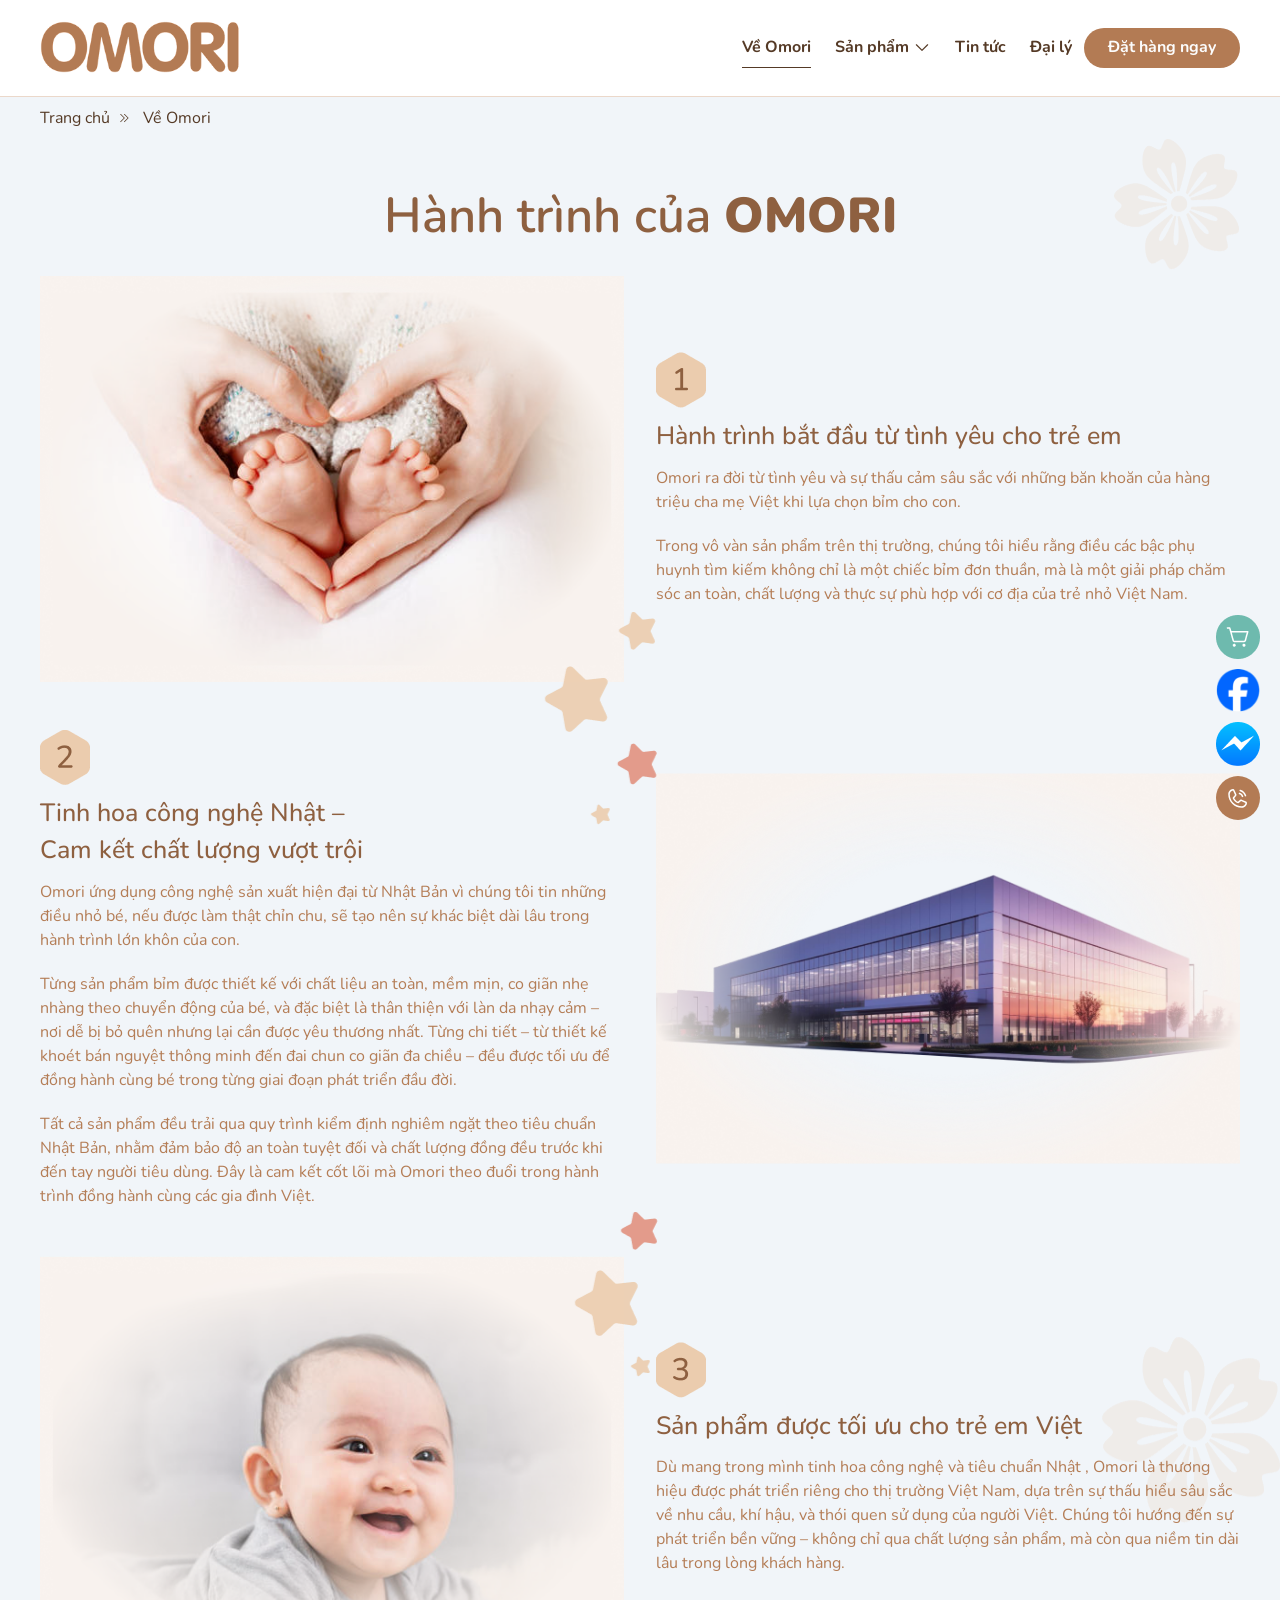
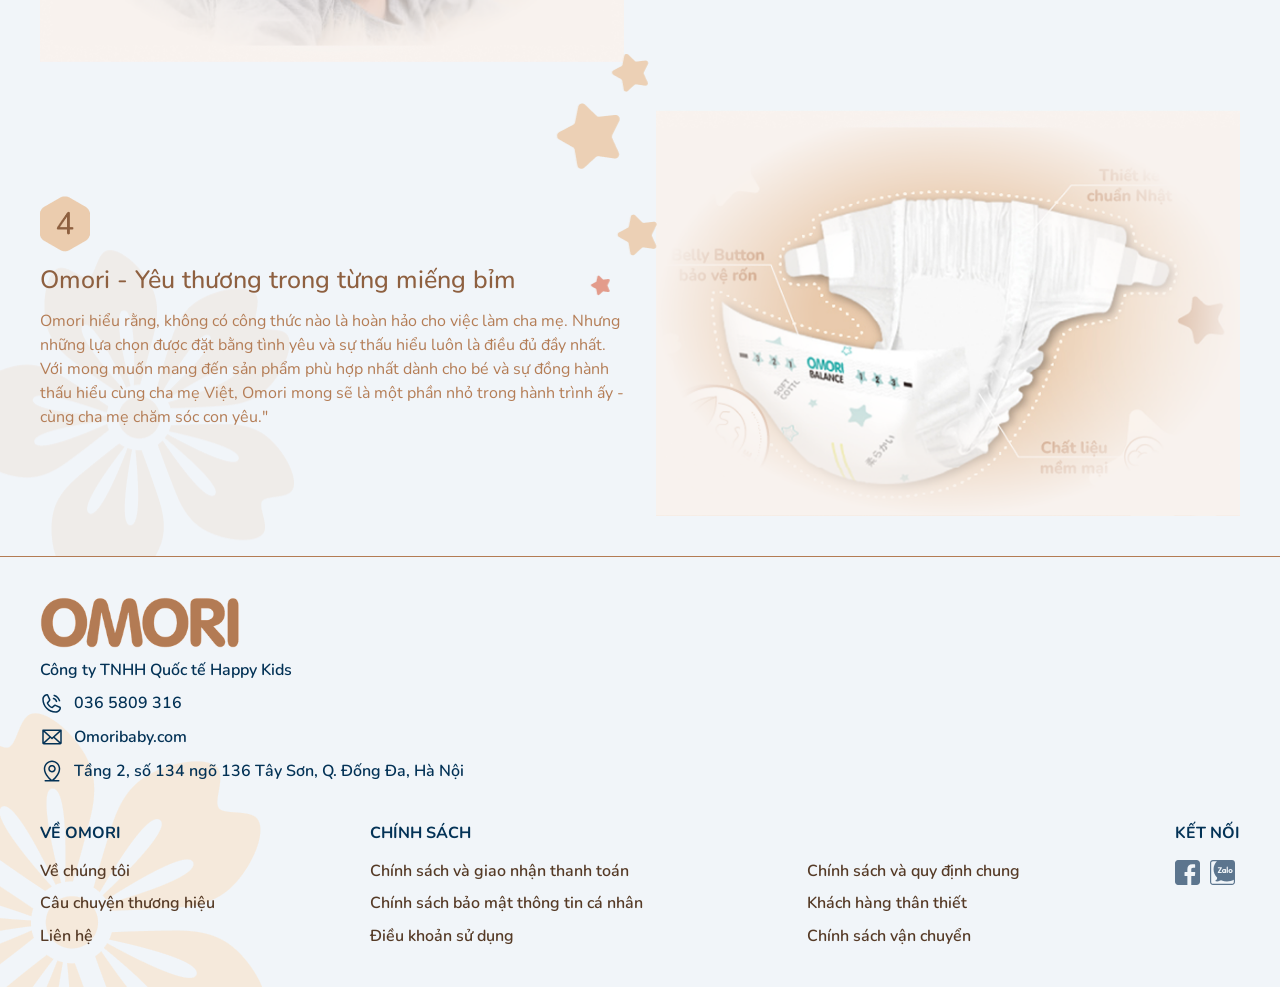
==== commit f0a16b25: "html" ====
--- a/HTML-PC/about.html
+++ b/HTML-PC/about.html
@@ -261,6 +261,7 @@
     
 
 
+    
 </body>
 
 </html>
--- a/HTML-PC/css/main.css
+++ b/HTML-PC/css/main.css
@@ -1,2 +1,2 @@
-@import"https://fonts.googleapis.com/css2?family=Kanit:ital,wght@0,100;0,200;0,300;0,400;0,500;0,600;0,700;0,800;0,900;1,100;1,200;1,300;1,400;1,500;1,600;1,700;1,800;1,900&family=Nunito:ital,wght@0,200..1000;1,200..1000&display=swap";*,::after,::before{-webkit-box-sizing:border-box;box-sizing:border-box}:root{--color-base: #553A26 }body,html{background:#f8f2ee;color:#553a26;padding:0;line-height:1.4;font-size:16px;margin:0;overflow-x:hidden;font-family:"Nunito",sans-serif}h1,h2,h3,h4,h5,h6,p{margin:0;line-height:1.3}img,iframe{display:block;max-width:100%}ul{list-style:none;padding:0;margin:0}a{text-decoration:none;-webkit-transition:all .4s ease;transition:all .4s ease;color:#553a26}a:hover{opacity:.8;text-decoration:none;color:inherit}input{font-size:16px;height:48px;line-height:48px;border:none;outline:none;padding-left:25px;padding-right:25px}input:focus{outline:none}input[type=number]::-webkit-outer-spin-button,input[type=number]::-webkit-inner-spin-button{-webkit-appearance:none;margin:0}input[type=number]{-moz-appearance:textfield}select{appearance:none;-webkit-appearance:none;-moz-appearance:none;background:url('data:image/svg+xml,<svg xmlns="http://www.w3.org/2000/svg" width="24" height="24" viewBox="0 0 24 24" fill="none"><path d="M20.031 9.53068L12.531 17.0307C12.4614 17.1004 12.3787 17.1557 12.2876 17.1935C12.1966 17.2312 12.099 17.2506 12.0004 17.2506C11.9019 17.2506 11.8043 17.2312 11.7132 17.1935C11.6222 17.1557 11.5394 17.1004 11.4698 17.0307L3.96979 9.53068C3.82906 9.38995 3.75 9.19907 3.75 9.00005C3.75 8.80103 3.82906 8.61016 3.96979 8.46943C4.11052 8.32869 4.30139 8.24963 4.50042 8.24963C4.69944 8.24963 4.89031 8.32869 5.03104 8.46943L12.0004 15.4397L18.9698 8.46943C19.0395 8.39974 19.1222 8.34447 19.2132 8.30676C19.3043 8.26904 19.4019 8.24963 19.5004 8.24963C19.599 8.24963 19.6965 8.26904 19.7876 8.30676C19.8786 8.34447 19.9614 8.39974 20.031 8.46943C20.1007 8.53911 20.156 8.62183 20.1937 8.71288C20.2314 8.80392 20.2508 8.9015 20.2508 9.00005C20.2508 9.0986 20.2314 9.19618 20.1937 9.28722C20.156 9.37827 20.1007 9.46099 20.031 9.53068Z" fill="%238E6040"/></svg>') no-repeat !important;background-position:right 10px center !important;background-size:16px !important;font-size:14px;color:#333}section{padding:20px 0}.form-control{border-radius:24px;border:1px solid #ebebeb;color:#8e6040}.menu_before{width:100%;height:1px}.text-green{color:#2ca196}button,.btn{border:none;outline:none;height:40px;line-height:38px;cursor:pointer;text-align:center;padding:0 24px;font-weight:700;border-radius:24px;display:inline-block}button.btn-icon,.btn.btn-icon{display:-webkit-box;display:-webkit-flex;display:-ms-flexbox;display:flex;-webkit-box-align:center;-webkit-align-items:center;-ms-flex-align:center;align-items:center;-webkit-box-pack:center;-webkit-justify-content:center;-ms-flex-pack:center;justify-content:center;gap:5px}button.btn-base,.btn.btn-base{background:#b37b54;color:#fcfcfc}button.btn-line,.btn.btn-line{border:1px solid var(--color-base);background:none;color:var(--color-base)}button.btn-white,.btn.btn-white{border:1px solid #fff;background:#fff;color:var(--color-base)}button.btn-green,.btn.btn-green{border:1px solid #2ca196;background:#2ca196;color:#fff}.container{width:100%;max-width:1230px;padding-left:15px;padding-right:15px;margin-left:auto;margin-right:auto}.select-option{position:relative}.select-option .tt{color:#fd734f;cursor:pointer}.select-option .tt::after{position:relative;margin-left:5px;top:2px;content:url('data:image/svg+xml,<svg width="7" height="14" viewBox="0 0 7 14" fill="none" xmlns="http://www.w3.org/2000/svg"><path d="M6.77292 7.39804L1.14792 13.023C1.09565 13.0753 1.03361 13.1168 0.965326 13.145C0.897042 13.1733 0.823856 13.1879 0.749947 13.1879C0.676037 13.1879 0.602851 13.1733 0.534567 13.145C0.466284 13.1168 0.40424 13.0753 0.351978 13.023C0.299716 12.9708 0.258259 12.9087 0.229975 12.8404C0.201691 12.7722 0.187134 12.699 0.187134 12.6251C0.187134 12.5512 0.201691 12.478 0.229975 12.4097C0.258259 12.3414 0.299716 12.2794 0.351978 12.2271L5.57971 7.00007L0.351978 1.77304C0.24643 1.66749 0.187134 1.52434 0.187134 1.37507C0.187134 1.2258 0.24643 1.08265 0.351978 0.9771C0.457525 0.871552 0.600679 0.812256 0.749947 0.812256C0.899214 0.812256 1.04237 0.871552 1.14792 0.9771L6.77292 6.6021C6.82521 6.65434 6.8667 6.71638 6.89501 6.78466C6.92332 6.85295 6.93789 6.92615 6.93789 7.00007C6.93789 7.07399 6.92332 7.14719 6.89501 7.21547C6.8667 7.28376 6.82521 7.3458 6.77292 7.39804Z" fill="%23FD734F"/></svg>')}.select-option.active .list-option{display:block}.select-option .list-option{display:none;position:absolute;-webkit-box-shadow:0px 4px 30px 0px rgba(54,41,183,.0705882353);box-shadow:0px 4px 30px 0px rgba(54,41,183,.0705882353);background:#fcfcfc;padding:15px;z-index:1;border-radius:16px;top:50px;right:0;-webkit-box-shadow:0 0px 8px 0px rgba(54,41,183,.0784313725);box-shadow:0 0px 8px 0px rgba(54,41,183,.0784313725);min-width:300px;width:100%}.select-option .list-option .item{white-space:nowrap;display:-webkit-box;display:-webkit-flex;display:-ms-flexbox;display:flex;margin-bottom:10px;-webkit-box-pack:justify;-webkit-justify-content:space-between;-ms-flex-pack:justify;justify-content:space-between;-webkit-box-align:center;-webkit-align-items:center;-ms-flex-align:center;align-items:center}.select-option .list-option .item:last-child{margin-bottom:0}.select-option .list-option .item .choose{display:-webkit-box;display:-webkit-flex;display:-ms-flexbox;display:flex;-webkit-box-align:center;-webkit-align-items:center;-ms-flex-align:center;align-items:center;gap:5px}.select-option .list-option .item .choose label{display:-webkit-box;display:-webkit-flex;display:-ms-flexbox;display:flex;-webkit-box-align:center;-webkit-align-items:center;-ms-flex-align:center;align-items:center;gap:5px}.select-option .list-option .item .choose label img{height:22px}.wrap-paging{margin:40px 0;margin-left:auto}@media(max-width: 767px){.wrap-paging{margin:20px}}.wrap-paging .pagination{display:-webkit-box;display:-webkit-flex;display:-ms-flexbox;display:flex;-webkit-flex-wrap:wrap;-ms-flex-wrap:wrap;flex-wrap:wrap;gap:10px;-webkit-box-pack:end;-webkit-justify-content:end;-ms-flex-pack:end;justify-content:end}.wrap-paging .pagination .page{font-size:16px;font-weight:700;display:inline-block;line-height:40px;text-align:center;width:40px;height:40px;background:#fcfcfc;-webkit-box-shadow:0px 4px 30px 0px rgba(54,41,183,.0705882353);box-shadow:0px 4px 30px 0px rgba(54,41,183,.0705882353);-webkit-box-shadow:4px 0px 8px 0px rgba(54,41,183,.0784313725);box-shadow:4px 0px 8px 0px rgba(54,41,183,.0784313725);border-radius:50%}.wrap-paging .pagination .page a{color:#7c8087;display:block}.wrap-paging .pagination .page .icon{width:40px;height:40px;padding:8px}.wrap-paging .pagination .page.active{background:var(--color-base)}.wrap-paging .pagination .page.active a{color:#fff}.wrap-paging .pagination .page.disabled{opacity:.6}.wrap-paging .xemthem{width:100%;background:var(--color-base);color:#fcfcfc;text-align:center;height:40px;border-radius:24px;line-height:40px;display:none}@media(max-width: 767px){.wrap-paging .xemthem{display:block}}.thumb{display:block;overflow:hidden;height:0;position:relative;width:100%;background:#f4f4f4}.thumb.thumb-news{padding-bottom:56.25%}.thumb.thumb-product{padding-bottom:100%}.thumb img{-o-object-fit:cover;object-fit:cover;position:absolute;top:0;bottom:0;left:0;right:0;width:100%;height:100%}.placeholder{position:relative;background:#222 !important;opacity:.1;-webkit-animation:fading 1.5s infinite;animation:fading 1.5s infinite;border-radius:4px}@-webkit-keyframes fading{0%{opacity:.1}0%{opacity:.2}100%{opacity:.1}}@keyframes fading{0%{opacity:.1}0%{opacity:.2}100%{opacity:.1}}.checkbox{width:18px;height:18px}.breadcrumb{width:100%;padding:10px 0;background:none;margin-bottom:0}.breadcrumb li{display:inline-block}.breadcrumb li::after{margin:0 10px;content:url('data:image/svg+xml,<svg width="9" height="10" viewBox="0 0 9 10" fill="none" xmlns="http://www.w3.org/2000/svg"><path d="M4.64052 5.26552L0.890521 9.01552C0.820156 9.08589 0.72472 9.12542 0.625208 9.12542C0.525697 9.12542 0.430261 9.08589 0.359896 9.01552C0.289531 8.94516 0.25 8.84972 0.25 8.75021C0.25 8.6507 0.289531 8.55526 0.359896 8.4849L3.84505 5.00021L0.359896 1.51552C0.289531 1.44516 0.25 1.34972 0.25 1.25021C0.25 1.1507 0.289531 1.05526 0.359896 0.984896C0.430261 0.914531 0.525697 0.875 0.625208 0.875C0.72472 0.875 0.820156 0.914531 0.890521 0.984896L4.64052 4.7349C4.67539 4.76972 4.70305 4.81108 4.72192 4.85661C4.74079 4.90213 4.7505 4.95093 4.7505 5.00021C4.7505 5.04949 4.74079 5.09829 4.72192 5.14381C4.70305 5.18934 4.67539 5.23069 4.64052 5.26552ZM8.39052 4.7349L4.64052 0.984896C4.57016 0.914531 4.47472 0.875 4.37521 0.875C4.2757 0.875 4.18026 0.914531 4.1099 0.984896C4.03953 1.05526 4 1.1507 4 1.25021C4 1.34972 4.03953 1.44516 4.1099 1.51552L7.59505 5.00021L4.1099 8.4849C4.03953 8.55526 4 8.6507 4 8.75021C4 8.84972 4.03953 8.94516 4.1099 9.01552C4.18026 9.08589 4.2757 9.12542 4.37521 9.12542C4.47472 9.12542 4.57016 9.08589 4.64052 9.01552L8.39052 5.26552C8.42539 5.23069 8.45305 5.18934 8.47192 5.14381C8.49079 5.09829 8.5005 5.04949 8.5005 5.00021C8.5005 4.95093 8.49079 4.90213 8.47192 4.85661C8.45305 4.81108 8.42539 4.76972 8.39052 4.7349Z" fill="%23553A26"/></svg>')}.breadcrumb li:last-child::after{display:none}.breadcrumb li.active a{font-weight:bold}.box-checkbox{display:-webkit-box;display:-webkit-flex;display:-ms-flexbox;display:flex;-webkit-box-align:center;-webkit-align-items:center;-ms-flex-align:center;align-items:center;gap:5px;margin-right:5px}.box-checkbox input{padding:0;height:initial;width:initial;margin-bottom:0;display:none;cursor:pointer}.box-checkbox label{position:relative;cursor:pointer;line-height:22px}.box-checkbox label:hover::before{border:1px solid #fd5023}.box-checkbox label:before{content:"";-webkit-appearance:none;background-color:rgba(0,0,0,0);border:1px solid #c2c2c2;border-radius:4px;-webkit-box-shadow:0 1px 2px rgba(0,0,0,.05),inset 0px -15px 10px -12px rgba(0,0,0,.05);box-shadow:0 1px 2px rgba(0,0,0,.05),inset 0px -15px 10px -12px rgba(0,0,0,.05);padding:10px;display:inline-block;height:22px;width:22px;position:relative;vertical-align:middle;cursor:pointer}.box-checkbox input:checked+label::before{border:1px solid #fd5023;background:#fd5023}.box-checkbox input:checked+label:after{content:"";display:block;position:absolute;top:3px;left:8px;width:6px;height:13px;border:solid #fff;border-width:0 2px 2px 0;-webkit-transform:rotate(45deg);-ms-transform:rotate(45deg);transform:rotate(45deg)}.err{display:block;font-size:12px;margin-top:3px;color:#fd5023}.box-select .select-hidden{display:none;visibility:hidden;padding-right:10px}.box-select .select{cursor:pointer;display:inline-block;position:relative;width:100%;height:48px}.box-select .select-styled{position:absolute;top:0;right:0;bottom:0;background:rgba(0,0,0,0);left:0;line-height:48px;padding:0 25px;background:#fff;border:1px solid #ebebeb;border-radius:40px;-webkit-transition:all .2s ease-in;transition:all .2s ease-in}@media(max-width: 767px){.box-select .select-styled{padding:0 5px}}.box-select .select-styled:after{content:url('data:image/svg+xml,<svg width="18" height="10" viewBox="0 0 18 10" fill="none" xmlns="http://www.w3.org/2000/svg"><path d="M17.031 1.53104L9.53104 9.03104C9.46139 9.10077 9.37867 9.15609 9.28762 9.19384C9.19657 9.23158 9.09898 9.25101 9.00042 9.25101C8.90186 9.25101 8.80426 9.23158 8.71321 9.19384C8.62216 9.15609 8.53945 9.10077 8.46979 9.03104L0.969792 1.53104C0.829062 1.39031 0.75 1.19944 0.75 1.00042C0.75 0.801394 0.829062 0.610522 0.969792 0.469792C1.11052 0.329061 1.30139 0.25 1.50042 0.25C1.69944 0.25 1.89031 0.329061 2.03104 0.469792L9.00042 7.4401L15.9698 0.469792C16.0395 0.400109 16.1222 0.344834 16.2132 0.307122C16.3043 0.26941 16.4019 0.25 16.5004 0.25C16.599 0.25 16.6965 0.26941 16.7876 0.307122C16.8786 0.344834 16.9614 0.400109 17.031 0.469792C17.1007 0.539474 17.156 0.6222 17.1937 0.713245C17.2314 0.804289 17.2508 0.901871 17.2508 1.00042C17.2508 1.09896 17.2314 1.19654 17.1937 1.28759C17.156 1.37863 17.1007 1.46136 17.031 1.53104Z" fill="%232A3262"/></svg>');width:18px;height:18px;position:absolute;top:0;right:10px}@media(max-width: 767px){.box-select .select-styled:after{right:5px;content:url('data:image/svg+xml,<svg width="10" height="10" viewBox="0 0 18 10" fill="none" xmlns="http://www.w3.org/2000/svg"><path d="M17.031 1.53104L9.53104 9.03104C9.46139 9.10077 9.37867 9.15609 9.28762 9.19384C9.19657 9.23158 9.09898 9.25101 9.00042 9.25101C8.90186 9.25101 8.80426 9.23158 8.71321 9.19384C8.62216 9.15609 8.53945 9.10077 8.46979 9.03104L0.969792 1.53104C0.829062 1.39031 0.75 1.19944 0.75 1.00042C0.75 0.801394 0.829062 0.610522 0.969792 0.469792C1.11052 0.329061 1.30139 0.25 1.50042 0.25C1.69944 0.25 1.89031 0.329061 2.03104 0.469792L9.00042 7.4401L15.9698 0.469792C16.0395 0.400109 16.1222 0.344834 16.2132 0.307122C16.3043 0.26941 16.4019 0.25 16.5004 0.25C16.599 0.25 16.6965 0.26941 16.7876 0.307122C16.8786 0.344834 16.9614 0.400109 17.031 0.469792C17.1007 0.539474 17.156 0.6222 17.1937 0.713245C17.2314 0.804289 17.2508 0.901871 17.2508 1.00042C17.2508 1.09896 17.2314 1.19654 17.1937 1.28759C17.156 1.37863 17.1007 1.46136 17.031 1.53104Z" fill="%232A3262"/></svg>')}}.box-select .select-options{display:none;position:absolute;top:100%;right:0;left:0;z-index:999;margin:0;padding:0;list-style:none;border-radius:16px}.box-select .select-options li{margin:0;padding:5px 0;text-indent:15px;-webkit-transition:all .2s ease-in;transition:all .2s ease-in;color:#222;background:#fff}.box-select .select-options li:hover,.box-select .select-options li.is-selected{color:var(--color-base)}.box-select .select-options li[rel=hide]{display:none}.box-radio{display:-webkit-box;display:-webkit-flex;display:-ms-flexbox;display:flex;-webkit-box-align:center;-webkit-align-items:center;-ms-flex-align:center;align-items:center;gap:5px;margin-right:5px}.box-radio input{padding:0;height:initial;width:initial;margin-bottom:0;display:none;cursor:pointer}.box-radio label{position:relative;cursor:pointer;line-height:12px}.box-radio label:hover::before{border:1px solid #fd5023}.box-radio label:before{content:"";-webkit-appearance:none;background-color:rgba(0,0,0,0);border:1px solid #c2c2c2;border-radius:50%;-webkit-box-shadow:0 1px 2px rgba(0,0,0,.05),inset 0px -15px 10px -12px rgba(0,0,0,.05);box-shadow:0 1px 2px rgba(0,0,0,.05),inset 0px -15px 10px -12px rgba(0,0,0,.05);padding:10px;display:inline-block;height:12px;width:12px;position:relative;vertical-align:middle;cursor:pointer}.box-radio input:checked+label::before{border:1px solid #fd5023;background:#fd5023}.box-radio input:checked+label:after{content:"";display:block;position:absolute;top:3px;left:8px;width:6px;height:13px;border:solid #fff;border-width:0 2px 2px 0;-webkit-transform:rotate(45deg);-ms-transform:rotate(45deg);transform:rotate(45deg)}@media(max-width: 991px){.list-news{display:grid;grid-template-columns:repeat(2, 1fr);gap:15px}}@media(max-width: 767px){.list-news{grid-template-columns:repeat(1, 1fr);gap:0}}.list-news .item-news{margin-bottom:25px}@media(max-width: 991px){.list-news .item-news{margin-bottom:0}}.list-news .item-news:last-of-type{margin-bottom:0}.list-news .item-news .box-news{display:-webkit-box;display:-webkit-flex;display:-ms-flexbox;display:flex;-webkit-box-align:start;-webkit-align-items:start;-ms-flex-align:start;align-items:start}@media(max-width: 991px){.list-news .item-news .box-news{display:grid;grid-template-columns:repeat(2, 1fr)}}@media(max-width: 991px){.list-news .item-news .box-news{display:grid;grid-template-columns:repeat(1, 1fr);gap:0}}.list-news .item-news .thumb-art{width:33.3333333333%;border-radius:8px;overflow:hidden;min-width:33.3333333333%}@media(max-width: 991px){.list-news .item-news .thumb-art{width:100%}}.list-news .item-news .title-news{font-size:16px;font-weight:700}.list-news .item-news .title-news:hover{color:var(--color-base)}.list-news .item-news .title-news:hover a{color:var(--color-base)}.list-news .item-news .description{font-size:16px;color:#8e6040;margin-top:10px}@media(max-width: 1680px){.list-news .item-news .description{-webkit-line-clamp:2}}@media(max-width: 991px){.list-news .item-news .description{-webkit-line-clamp:inherit}}.list-news .item-news .right-content{padding-left:20px}@media(max-width: 991px){.list-news .item-news .right-content{padding-left:0;padding-top:15px}}.list-news .item-news .flex-cat{display:-webkit-box;display:-webkit-flex;display:-ms-flexbox;display:flex;-webkit-box-align:center;-webkit-align-items:center;-ms-flex-align:center;align-items:center;gap:5px;row-gap:10px;margin-bottom:10px}@media(max-width: 991px){.list-news .item-news .flex-cat{-webkit-flex-wrap:wrap;-ms-flex-wrap:wrap;flex-wrap:wrap}}.list-news .item-news .flex-cat .time{display:-webkit-box;display:-webkit-flex;display:-ms-flexbox;display:flex;-webkit-box-align:center;-webkit-align-items:center;-ms-flex-align:center;align-items:center;gap:5px;font-size:13px;font-weight:400}.list-news .item-news .flex-cat .time .icon{width:16px;height:16px}.list-news .item-news .flex-cat .cat-tag{font-size:13px;padding:0 5px;text-transform:uppercase;border-left:1px solid #919191}.list-news .item-news .xemthem{color:#2ca196;font-size:13px;margin-top:10px;display:block}@media(max-width: 767px){.list-news .item-news .xemthem{margin-top:0}}.list-news .item-news .xemthem::after{content:url('data:image/svg+xml,<svg width="18" height="18" viewBox="0 0 18 18" fill="none" xmlns="http://www.w3.org/2000/svg"><path d="M12.7729 9.39792L7.14792 15.0229C7.09565 15.0752 7.03361 15.1166 6.96533 15.1449C6.89704 15.1732 6.82386 15.1878 6.74995 15.1878C6.67604 15.1878 6.60285 15.1732 6.53457 15.1449C6.46628 15.1166 6.40424 15.0752 6.35198 15.0229C6.29972 14.9707 6.25826 14.9086 6.22998 14.8403C6.20169 14.772 6.18713 14.6989 6.18713 14.6249C6.18713 14.551 6.20169 14.4779 6.22998 14.4096C6.25826 14.3413 6.29972 14.2792 6.35198 14.227L11.5797 8.99995L6.35198 3.77292C6.24643 3.66737 6.18713 3.52421 6.18713 3.37495C6.18713 3.22568 6.24643 3.08253 6.35198 2.97698C6.45753 2.87143 6.60068 2.81213 6.74995 2.81213C6.89921 2.81213 7.04237 2.87143 7.14792 2.97698L12.7729 8.60198C12.8252 8.65422 12.8667 8.71626 12.895 8.78454C12.9233 8.85283 12.9379 8.92603 12.9379 8.99995C12.9379 9.07387 12.9233 9.14706 12.895 9.21535C12.8667 9.28364 12.8252 9.34567 12.7729 9.39792Z" fill="%232CA196"/></svg>');position:relative;top:5px}.item-product{background-color:#fff;border-radius:16px;padding:10px;height:100%;position:relative;-webkit-box-shadow:0px 4px 8px 0px rgba(183,204,217,.4);box-shadow:0px 4px 8px 0px rgba(183,204,217,.4)}.item-product a{text-decoration:none;color:inherit;display:block}.item-product .tag{position:absolute;top:-5px;left:5px;z-index:10;background:url("images/tag.png") no-repeat center center;background-size:contain;color:#553a26;font-size:13px;padding-bottom:5px;font-weight:700;padding-right:10px;width:50px;height:30px;display:-webkit-box;display:-webkit-flex;display:-ms-flexbox;display:flex;-webkit-box-align:center;-webkit-align-items:center;-ms-flex-align:center;align-items:center;-webkit-box-pack:center;-webkit-justify-content:center;-ms-flex-pack:center;justify-content:center}.item-product .product-image{position:relative;aspect-ratio:1/1;overflow:hidden;border-radius:8px;background:#fff3e1}.item-product .product-image img{position:absolute;inset:0;width:100%;height:100%;-o-object-fit:cover;object-fit:cover}.item-product .product-title{font-weight:700;margin-top:.5rem;display:-webkit-box;-webkit-line-clamp:2;-webkit-box-orient:vertical;overflow:hidden;text-overflow:ellipsis}.item-product .price{color:#2ca196;font-weight:bold}.item-product .price-details{display:-webkit-box;display:-webkit-flex;display:-ms-flexbox;display:flex;-webkit-box-align:center;-webkit-align-items:center;-ms-flex-align:center;align-items:center;gap:5px;-webkit-flex-wrap:wrap;-ms-flex-wrap:wrap;flex-wrap:wrap;margin-top:10px}.item-product .old-price{font-size:.75rem;text-decoration:line-through;color:#94a3b8}.section-news-detail .content .thumb-art{margin-bottom:30px}.section-news-detail .content .thumb-art .thumb-news{border-radius:16px}.section-news-detail .content .flex-cat{display:-webkit-box;display:-webkit-flex;display:-ms-flexbox;display:flex;-webkit-box-align:center;-webkit-align-items:center;-ms-flex-align:center;align-items:center;gap:5px;row-gap:10px;margin-bottom:10px}@media(max-width: 991px){.section-news-detail .content .flex-cat{-webkit-flex-wrap:wrap;-ms-flex-wrap:wrap;flex-wrap:wrap}}.section-news-detail .content .flex-cat .time{display:-webkit-box;display:-webkit-flex;display:-ms-flexbox;display:flex;-webkit-box-align:center;-webkit-align-items:center;-ms-flex-align:center;align-items:center;gap:5px;font-size:13px;font-weight:400}.section-news-detail .content .flex-cat .time .icon{width:16px;height:16px}.section-news-detail .content .flex-cat .cat-tag{font-size:13px;padding:0 5px;border-left:1px solid #51555f}.section-news-detail .content .title-news{font-size:32px;font-weight:700;margin-bottom:15px}@media(max-width: 991px){.section-news-detail .content .title-news{font-size:24px}}.section-news-detail .content .flex-cat{margin-bottom:25px}.section-news-detail .content .flex-cat .cat-tag{margin-right:10px}.section-news-detail .content .details{font-size:16px;color:#8e6040}.section-news-detail .content .details p{margin-bottom:15px;color:#8e6040}.section-news-detail .content .details img{margin:auto;margin-bottom:15px;max-width:100%;max-height:100%;-o-object-fit:contain;object-fit:contain}.section-news-detail .content .details h2,.section-news-detail .content .details h3,.section-news-detail .content .details h4,.section-news-detail .content .details h5,.section-news-detail .content .details h6{margin-bottom:15px;color:#553a26}.popup-overlay{position:fixed;inset:0;background-color:rgba(0,0,0,.5);z-index:999;display:none;overflow-x:hidden}.popup-wrapper{display:-webkit-box;display:-webkit-flex;display:-ms-flexbox;display:flex;-webkit-box-pack:center;-webkit-justify-content:center;-ms-flex-pack:center;justify-content:center;-webkit-box-align:center;-webkit-align-items:center;-ms-flex-align:center;align-items:center;height:100%}.popup-content{max-width:1200px;width:100%;max-height:90vh;overflow-y:auto;position:relative;border-radius:16px;color:#8e6040}.popup-content .block-contact{border-radius:0 !important}.popup-content .block-contact img{border-radius:16px;border:1px solid #ebd8ca}@media(max-width: 767px){.popup-content{height:100vh;min-height:100vh;border-radius:0}}.overflow-hidden{overflow:hidden}.popup-title{text-align:center;margin-bottom:1rem}.popup-close{position:absolute;top:.5rem;right:.5rem;cursor:pointer}.accordion-group{border-bottom:1px solid #ebd8ca;padding:.75rem 0}.accordion-toggle{font-weight:700;cursor:pointer;position:relative;padding-left:30px}.accordion-toggle::before{content:url('data:image/svg+xml,<svg xmlns="http://www.w3.org/2000/svg" width="24" height="25" viewBox="0 0 24 25" fill="none"><path d="M20.0306 10.2307L12.5306 17.7307C12.4609 17.8005 12.3782 17.8558 12.2871 17.8935C12.1961 17.9313 12.0985 17.9507 11.9999 17.9507C11.9014 17.9507 11.8038 17.9313 11.7127 17.8935C11.6217 17.8558 11.539 17.8005 11.4693 17.7307L3.9693 10.2307C3.82857 10.09 3.74951 9.89915 3.74951 9.70012C3.74951 9.5011 3.82857 9.31023 3.9693 9.1695C4.11003 9.02877 4.30091 8.94971 4.49993 8.94971C4.69895 8.94971 4.88982 9.02877 5.03055 9.1695L11.9999 16.1398L18.9693 9.1695C19.039 9.09982 19.1217 9.04454 19.2128 9.00683C19.3038 8.96912 19.4014 8.94971 19.4999 8.94971C19.5985 8.94971 19.6961 8.96912 19.7871 9.00683C19.8781 9.04454 19.9609 9.09982 20.0306 9.1695C20.1002 9.23918 20.1555 9.32191 20.1932 9.41295C20.2309 9.504 20.2503 9.60158 20.2503 9.70012C20.2503 9.79867 20.2309 9.89625 20.1932 9.9873C20.1555 10.0783 20.1002 10.1611 20.0306 10.2307Z" fill="%238E6040"/></svg>');position:absolute;left:0;-webkit-transition:-webkit-transform .3s;transition:-webkit-transform .3s;transition:transform .3s;transition:transform .3s, -webkit-transform .3s}.accordion-panel{display:none;margin-top:.5rem}.accordion-panel.active{display:block}.icon{display:block;width:24px;height:24px}.icon-hotro{content:url('data:image/svg+xml,<svg width="18" height="18" viewBox="0 0 18 18" fill="none" xmlns="http://www.w3.org/2000/svg"><path d="M9.84375 12.6562C9.84375 12.8231 9.79427 12.9863 9.70156 13.125C9.60884 13.2638 9.47707 13.3719 9.32289 13.4358C9.16872 13.4996 8.99907 13.5163 8.8354 13.4838C8.67172 13.4512 8.52138 13.3709 8.40338 13.2529C8.28538 13.1349 8.20502 12.9845 8.17247 12.8209C8.13991 12.6572 8.15662 12.4875 8.22048 12.3334C8.28434 12.1792 8.39249 12.0474 8.53124 11.9547C8.66999 11.862 8.83313 11.8125 9 11.8125C9.22378 11.8125 9.43839 11.9014 9.59662 12.0596C9.75486 12.2179 9.84375 12.4325 9.84375 12.6562ZM9 5.0625C7.44891 5.0625 6.1875 6.19805 6.1875 7.59375V7.875C6.1875 8.02418 6.24677 8.16726 6.35226 8.27275C6.45775 8.37824 6.60082 8.4375 6.75 8.4375C6.89919 8.4375 7.04226 8.37824 7.14775 8.27275C7.25324 8.16726 7.3125 8.02418 7.3125 7.875V7.59375C7.3125 6.82031 8.06977 6.1875 9 6.1875C9.93024 6.1875 10.6875 6.82031 10.6875 7.59375C10.6875 8.36719 9.93024 9 9 9C8.85082 9 8.70775 9.05926 8.60226 9.16475C8.49677 9.27024 8.4375 9.41332 8.4375 9.5625V10.125C8.4375 10.2742 8.49677 10.4173 8.60226 10.5227C8.70775 10.6282 8.85082 10.6875 9 10.6875C9.14919 10.6875 9.29226 10.6282 9.39775 10.5227C9.50324 10.4173 9.5625 10.2742 9.5625 10.125V10.0744C10.845 9.83883 11.8125 8.81578 11.8125 7.59375C11.8125 6.19805 10.5511 5.0625 9 5.0625ZM16.3125 9C16.3125 10.4463 15.8836 11.8601 15.0801 13.0626C14.2766 14.2651 13.1346 15.2024 11.7984 15.7559C10.4622 16.3093 8.99189 16.4541 7.57341 16.172C6.15492 15.8898 4.85196 15.1934 3.82928 14.1707C2.80661 13.148 2.11017 11.8451 1.82801 10.4266C1.54586 9.00811 1.69067 7.53781 2.24413 6.20163C2.7976 4.86544 3.73486 3.72339 4.9374 2.91988C6.13993 2.11637 7.55373 1.6875 9 1.6875C10.9388 1.68955 12.7975 2.46063 14.1685 3.83154C15.5394 5.20246 16.3105 7.06123 16.3125 9ZM15.1875 9C15.1875 7.77623 14.8246 6.57994 14.1447 5.56241C13.4648 4.54488 12.4985 3.75181 11.3679 3.2835C10.2372 2.81518 8.99314 2.69264 7.79288 2.93139C6.59262 3.17014 5.49012 3.75944 4.62478 4.62478C3.75944 5.49011 3.17014 6.59262 2.93139 7.79288C2.69265 8.99314 2.81518 10.2372 3.2835 11.3679C3.75182 12.4985 4.54488 13.4648 5.56241 14.1447C6.57994 14.8246 7.77623 15.1875 9 15.1875C10.6405 15.1856 12.2132 14.5331 13.3732 13.3732C14.5331 12.2132 15.1856 10.6405 15.1875 9Z" fill="%238E6040"/></svg>')}.icon-hotline{content:url('data:image/svg+xml,<svg width="18" height="18" viewBox="0 0 18 18" fill="none" xmlns="http://www.w3.org/2000/svg"><path d="M10.144 3.22956C10.1631 3.15817 10.1961 3.09124 10.241 3.0326C10.286 2.97396 10.3421 2.92476 10.4061 2.8878C10.4701 2.85084 10.5407 2.82686 10.614 2.81721C10.6872 2.80757 10.7617 2.81245 10.8331 2.83159C11.8758 3.10366 12.8272 3.64879 13.5893 4.41083C14.3513 5.17287 14.8964 6.12428 15.1685 7.16706C15.1877 7.23843 15.1925 7.31288 15.1829 7.38614C15.1733 7.45941 15.1493 7.53005 15.1123 7.59404C15.0753 7.65803 15.0261 7.71412 14.9675 7.75908C14.9089 7.80405 14.8419 7.83702 14.7706 7.85612C14.723 7.8686 14.6741 7.87498 14.625 7.8751C14.5011 7.8751 14.3806 7.83415 14.2823 7.75862C14.184 7.6831 14.1134 7.57722 14.0815 7.45745C13.8596 6.60619 13.4147 5.82951 12.7926 5.20746C12.1706 4.58542 11.3939 4.14052 10.5427 3.91862C10.4712 3.8996 10.4042 3.86668 10.3455 3.82175C10.2868 3.77681 10.2375 3.72074 10.2005 3.65674C10.1634 3.59274 10.1394 3.52207 10.1297 3.44877C10.12 3.37547 10.1249 3.30098 10.144 3.22956ZM9.98016 6.16862C10.9498 6.42737 11.5727 7.05034 11.8315 8.01995C11.8634 8.13972 11.934 8.2456 12.0323 8.32112C12.1306 8.39665 12.2511 8.4376 12.375 8.4376C12.4241 8.43748 12.473 8.4311 12.5206 8.41862C12.5919 8.39952 12.6589 8.36655 12.7175 8.32158C12.7761 8.27662 12.8253 8.22053 12.8623 8.15654C12.8993 8.09255 12.9233 8.02191 12.9329 7.94864C12.9425 7.87538 12.9377 7.80093 12.9185 7.72956C12.5585 6.38237 11.6177 5.44159 10.2706 5.08159C10.1264 5.04308 9.97286 5.06341 9.8437 5.13811C9.71454 5.21281 9.62035 5.33576 9.58184 5.47991C9.54333 5.62406 9.56367 5.7776 9.63837 5.90676C9.71307 6.03592 9.83601 6.13011 9.98016 6.16862ZM15.7416 12.8729C15.6162 13.8257 15.1483 14.7002 14.4253 15.3332C13.7022 15.9662 12.7735 16.3143 11.8125 16.3126C6.22969 16.3126 1.68751 11.7704 1.68751 6.1876C1.68578 5.22663 2.03393 4.2979 2.66691 3.57486C3.2999 2.85181 4.17444 2.38391 5.12719 2.25854C5.36812 2.22912 5.6121 2.27841 5.82272 2.39905C6.03333 2.51969 6.19928 2.70521 6.29579 2.92791L7.78079 6.24315V6.25159C7.85468 6.42206 7.88519 6.60818 7.86961 6.79333C7.85403 6.97847 7.79283 7.15687 7.69149 7.3126C7.67883 7.33159 7.66548 7.34916 7.65141 7.36674L6.18751 9.10205C6.71415 10.1722 7.83352 11.2817 8.91774 11.8098L10.6291 10.3536C10.646 10.3395 10.6636 10.3263 10.6819 10.3142C10.8375 10.2105 11.0165 10.1471 11.2027 10.1299C11.389 10.1127 11.5766 10.1423 11.7485 10.2158L11.7577 10.22L15.0701 11.7043C15.2932 11.8005 15.4792 11.9663 15.6002 12.1769C15.7212 12.3876 15.7708 12.6317 15.7416 12.8729ZM14.625 12.7323C14.625 12.7323 14.6201 12.7323 14.6173 12.7323L11.3126 11.2522L9.60047 12.7084C9.58387 12.7225 9.5665 12.7356 9.54844 12.7478C9.38655 12.8558 9.19941 12.9199 9.00531 12.934C8.81121 12.948 8.61678 12.9115 8.44102 12.8279C7.12407 12.1916 5.81133 10.8887 5.1743 9.58581C5.08995 9.41133 5.0521 9.21802 5.06442 9.02461C5.07673 8.83121 5.13881 8.64426 5.24462 8.4819C5.25654 8.46283 5.26994 8.44473 5.28469 8.42776L6.75001 6.69034L5.27344 3.38565C5.27317 3.38284 5.27317 3.38002 5.27344 3.37721C4.59159 3.46616 3.96555 3.80061 3.51255 4.31793C3.05955 4.83526 2.81066 5.49998 2.81251 6.1876C2.81511 8.57375 3.76416 10.8614 5.45142 12.5487C7.13869 14.2359 9.42636 15.185 11.8125 15.1876C12.4997 15.19 13.1642 14.9419 13.6819 14.4899C14.1995 14.0379 14.5348 13.4128 14.625 12.7316V12.7323Z" fill="%238E6040"/></svg>')}.icon-search{content:url('data:image/svg+xml,<svg width="24" height="25" viewBox="0 0 24 25" fill="none" xmlns="http://www.w3.org/2000/svg"><path d="M21.5307 20.9693L16.8366 16.2762C18.1971 14.6428 18.8756 12.5478 18.7308 10.4269C18.586 8.30604 17.6291 6.32265 16.0592 4.88932C14.4893 3.45599 12.4272 2.68308 10.3019 2.73138C8.17669 2.77968 6.15187 3.64547 4.6487 5.14864C3.14553 6.65181 2.27974 8.67663 2.23144 10.8019C2.18314 12.9271 2.95605 14.9892 4.38938 16.5591C5.82271 18.129 7.8061 19.0859 9.92697 19.2307C12.0478 19.3755 14.1429 18.6971 15.7763 17.3365L20.4694 22.0306C20.5391 22.1003 20.6218 22.1556 20.7129 22.1933C20.8039 22.231 20.9015 22.2504 21 22.2504C21.0986 22.2504 21.1962 22.231 21.2872 22.1933C21.3783 22.1556 21.461 22.1003 21.5307 22.0306C21.6003 21.9609 21.6556 21.8782 21.6933 21.7871C21.731 21.6961 21.7505 21.5985 21.7505 21.5C21.7505 21.4014 21.731 21.3038 21.6933 21.2128C21.6556 21.1218 21.6003 21.039 21.5307 20.9693ZM3.75003 11C3.75003 9.66495 4.14591 8.3599 4.88761 7.24987C5.62931 6.13984 6.68352 5.27467 7.91692 4.76378C9.15032 4.25289 10.5075 4.11922 11.8169 4.37967C13.1263 4.64012 14.329 5.28299 15.273 6.227C16.217 7.171 16.8599 8.37374 17.1203 9.68311C17.3808 10.9925 17.2471 12.3497 16.7362 13.5831C16.2253 14.8165 15.3602 15.8707 14.2501 16.6124C13.1401 17.3541 11.8351 17.75 10.5 17.75C8.71043 17.748 6.99469 17.0362 5.72925 15.7708C4.46381 14.5053 3.75202 12.7896 3.75003 11Z" fill="%238E6040"/></svg>')}.icon-comment{content:url('data:image/svg+xml,<svg width="32" height="33" viewBox="0 0 32 33" fill="none" xmlns="http://www.w3.org/2000/svg"><path d="M29.0087 23.8451C29.6997 22.412 30.0387 20.8346 29.9977 19.2441C29.9566 17.6536 29.5367 16.0959 28.7727 14.7003C28.0087 13.3047 26.9227 12.1116 25.605 11.2199C24.2873 10.3283 22.7758 9.76401 21.1962 9.57385C20.6706 8.35181 19.9065 7.24692 18.9485 6.32388C17.9906 5.40084 16.8581 4.67821 15.6174 4.1983C14.3767 3.71839 13.0527 3.49086 11.723 3.52902C10.3933 3.56718 9.08452 3.87026 7.87339 4.42053C6.66225 4.9708 5.57308 5.75718 4.66965 6.73364C3.76622 7.71009 3.0667 8.85699 2.61204 10.1072C2.15739 11.3573 1.95674 12.6857 2.02185 14.0143C2.08696 15.343 2.41651 16.6454 2.99122 17.8451L2.08247 20.9339C1.98086 21.2787 1.97407 21.6445 2.0628 21.9928C2.15154 22.3412 2.33252 22.6592 2.5867 22.9134C2.84089 23.1676 3.15888 23.3485 3.50723 23.4373C3.85558 23.526 4.22141 23.5192 4.56622 23.4176L7.65497 22.5089C8.64676 22.9854 9.71008 23.2957 10.8025 23.4276C11.3332 24.6711 12.1106 25.7941 13.0876 26.7286C14.0646 27.6632 15.221 28.3899 16.4869 28.8649C17.7527 29.3398 19.1018 29.5531 20.4524 29.492C21.803 29.4308 23.1272 29.0963 24.345 28.5089L27.4337 29.4176C27.7784 29.5191 28.1441 29.5258 28.4923 29.4372C28.8405 29.3485 29.1583 29.1676 29.4125 28.9136C29.6666 28.6596 29.8476 28.3418 29.9365 27.9937C30.0254 27.6455 30.0188 27.2798 29.9175 26.9351L29.0087 23.8451ZM7.74997 20.4376C7.65441 20.4378 7.55934 20.4513 7.46747 20.4776L3.99997 21.5001L5.02122 18.0301C5.09385 17.7794 5.06559 17.5102 4.94247 17.2801C4.03786 15.5883 3.77131 13.6278 4.19143 11.7559C4.61154 9.88405 5.69033 8.22547 7.23115 7.08253C8.77197 5.9396 10.6722 5.38842 12.5855 5.52947C14.4987 5.67053 16.2976 6.49442 17.6541 7.85097C19.0106 9.20751 19.8345 11.0064 19.9756 12.9196C20.1167 14.8329 19.5655 16.7331 18.4225 18.2739C17.2796 19.8147 15.621 20.8935 13.7491 21.3136C11.8773 21.7338 9.91675 21.4672 8.22497 20.5626C8.07949 20.4821 7.91623 20.4391 7.74997 20.4376ZM26.9737 24.0289L28 27.5001L24.53 26.4789C24.2793 26.4062 24.0101 26.4345 23.78 26.5576C21.9385 27.5409 19.7858 27.766 17.7807 27.1851C15.7757 26.6041 14.0768 25.263 13.0462 23.4476C14.4154 23.3047 15.7404 22.8804 16.9379 22.2012C18.1353 21.5221 19.1796 20.6029 20.005 19.5011C20.8305 18.3994 21.4193 17.139 21.7347 15.7989C22.05 14.4588 22.085 13.0681 21.8375 11.7139C23.0305 11.9951 24.1429 12.5466 25.0889 13.326C26.0349 14.1053 26.7891 15.0916 27.2935 16.2088C27.7978 17.3259 28.0387 18.5439 27.9975 19.7689C27.9564 20.9939 27.6343 22.1931 27.0562 23.2739C26.9318 23.5054 26.9035 23.7766 26.9775 24.0289H26.9737Z" fill="%238E6040"/></svg>')}.icon-notifi{content:url('data:image/svg+xml,<svg width="32" height="33" viewBox="0 0 32 33" fill="none" xmlns="http://www.w3.org/2000/svg"><path d="M27.725 22.4925C27.0313 21.2975 26 17.9163 26 13.5C26 10.8478 24.9464 8.3043 23.0711 6.42893C21.1957 4.55357 18.6522 3.5 16 3.5C13.3479 3.5 10.8043 4.55357 8.92895 6.42893C7.05358 8.3043 6.00002 10.8478 6.00002 13.5C6.00002 17.9175 4.96752 21.2975 4.27377 22.4925C4.0966 22.7963 4.00268 23.1415 4.00148 23.4931C4.00027 23.8448 4.09182 24.1906 4.26689 24.4956C4.44196 24.8006 4.69437 25.0541 4.99865 25.2304C5.30293 25.4068 5.64833 25.4997 6.00002 25.5H11.1013C11.332 26.6289 11.9455 27.6436 12.8382 28.3722C13.7308 29.1009 14.8477 29.4989 16 29.4989C17.1523 29.4989 18.2692 29.1009 19.1618 28.3722C20.0545 27.6436 20.6681 26.6289 20.8988 25.5H26C26.3516 25.4995 26.6968 25.4064 27.0009 25.23C27.3051 25.0535 27.5573 24.8 27.7322 24.4951C27.9071 24.1901 27.9986 23.8444 27.9973 23.4928C27.996 23.1412 27.9021 22.7962 27.725 22.4925ZM16 27.5C15.3798 27.4998 14.7749 27.3074 14.2685 26.9492C13.7622 26.5911 13.3793 26.0848 13.1725 25.5H18.8275C18.6208 26.0848 18.2379 26.5911 17.7315 26.9492C17.2252 27.3074 16.6202 27.4998 16 27.5ZM6.00002 23.5C6.96252 21.845 8.00002 18.01 8.00002 13.5C8.00002 11.3783 8.84287 9.34344 10.3432 7.84315C11.8435 6.34285 13.8783 5.5 16 5.5C18.1217 5.5 20.1566 6.34285 21.6569 7.84315C23.1572 9.34344 24 11.3783 24 13.5C24 18.0063 25.035 21.8412 26 23.5H6.00002Z" fill="%238E6040"/></svg>')}.icon-notifi-base{content:url('data:image/svg+xml,<svg width="32" height="33" viewBox="0 0 32 33" fill="none" xmlns="http://www.w3.org/2000/svg"><path d="M27.725 22.4925C27.0313 21.2975 26 17.9163 26 13.5C26 10.8478 24.9464 8.3043 23.0711 6.42893C21.1957 4.55357 18.6522 3.5 16 3.5C13.3479 3.5 10.8043 4.55357 8.92895 6.42893C7.05358 8.3043 6.00002 10.8478 6.00002 13.5C6.00002 17.9175 4.96752 21.2975 4.27377 22.4925C4.0966 22.7963 4.00268 23.1415 4.00148 23.4931C4.00027 23.8448 4.09182 24.1906 4.26689 24.4956C4.44196 24.8006 4.69437 25.0541 4.99865 25.2304C5.30293 25.4068 5.64833 25.4997 6.00002 25.5H11.1013C11.332 26.6289 11.9455 27.6436 12.8382 28.3722C13.7308 29.1009 14.8477 29.4989 16 29.4989C17.1523 29.4989 18.2692 29.1009 19.1618 28.3722C20.0545 27.6436 20.6681 26.6289 20.8988 25.5H26C26.3516 25.4995 26.6968 25.4064 27.0009 25.23C27.3051 25.0535 27.5573 24.8 27.7322 24.4951C27.9071 24.1901 27.9986 23.8444 27.9973 23.4928C27.996 23.1412 27.9021 22.7962 27.725 22.4925ZM16 27.5C15.3798 27.4998 14.7749 27.3074 14.2685 26.9492C13.7622 26.5911 13.3793 26.0848 13.1725 25.5H18.8275C18.6208 26.0848 18.2379 26.5911 17.7315 26.9492C17.2252 27.3074 16.6202 27.4998 16 27.5ZM6.00002 23.5C6.96252 21.845 8.00002 18.01 8.00002 13.5C8.00002 11.3783 8.84287 9.34344 10.3432 7.84315C11.8435 6.34285 13.8783 5.5 16 5.5C18.1217 5.5 20.1566 6.34285 21.6569 7.84315C23.1572 9.34344 24 11.3783 24 13.5C24 18.0063 25.035 21.8412 26 23.5H6.00002Z" fill="%231f2549"/></svg>')}.icon-cart{content:url('data:image/svg+xml,<svg width="32" height="33" viewBox="0 0 32 33" fill="none" xmlns="http://www.w3.org/2000/svg"><path d="M13 27.5C13 27.8956 12.8827 28.2822 12.6629 28.6111C12.4432 28.94 12.1308 29.1964 11.7654 29.3478C11.3999 29.4991 10.9978 29.5387 10.6098 29.4616C10.2219 29.3844 9.86549 29.1939 9.58579 28.9142C9.30608 28.6345 9.1156 28.2781 9.03843 27.8902C8.96126 27.5022 9.00087 27.1001 9.15224 26.7346C9.30362 26.3692 9.55996 26.0568 9.88886 25.8371C10.2178 25.6173 10.6044 25.5 11 25.5C11.5304 25.5 12.0391 25.7107 12.4142 26.0858C12.7893 26.4609 13 26.9696 13 27.5ZM24 25.5C23.6044 25.5 23.2178 25.6173 22.8889 25.8371C22.56 26.0568 22.3036 26.3692 22.1522 26.7346C22.0009 27.1001 21.9613 27.5022 22.0384 27.8902C22.1156 28.2781 22.3061 28.6345 22.5858 28.9142C22.8655 29.1939 23.2219 29.3844 23.6098 29.4616C23.9978 29.5387 24.3999 29.4991 24.7654 29.3478C25.1308 29.1964 25.4432 28.94 25.6629 28.6111C25.8827 28.2822 26 27.8956 26 27.5C26 26.9696 25.7893 26.4609 25.4142 26.0858C25.0391 25.7107 24.5304 25.5 24 25.5ZM29.9638 9.7675L26.7588 21.3025C26.5825 21.9326 26.2056 22.4881 25.6852 22.8846C25.1648 23.2812 24.5293 23.4973 23.875 23.5H11.52C10.8638 23.4997 10.2257 23.2848 9.703 22.888C9.18031 22.4913 8.80173 21.9345 8.625 21.3025L4.24 5.5H2C1.73478 5.5 1.48043 5.39464 1.29289 5.20711C1.10536 5.01957 1 4.76522 1 4.5C1 4.23478 1.10536 3.98043 1.29289 3.79289C1.48043 3.60536 1.73478 3.5 2 3.5H5C5.21863 3.49996 5.43124 3.57156 5.6053 3.70386C5.77936 3.83615 5.90527 4.02184 5.96375 4.2325L7.14875 8.5H29C29.1542 8.49997 29.3062 8.53558 29.4444 8.60406C29.5825 8.67254 29.7029 8.77202 29.7962 8.89474C29.8895 9.01746 29.9532 9.16009 29.9823 9.31149C30.0113 9.46289 30.005 9.61895 29.9638 9.7675ZM27.6838 10.5H7.705L10.5562 20.7675C10.6147 20.9782 10.7406 21.1638 10.9147 21.2961C11.0888 21.4284 11.3014 21.5 11.52 21.5H23.875C24.0936 21.5 24.3062 21.4284 24.4803 21.2961C24.6544 21.1638 24.7803 20.9782 24.8388 20.7675L27.6838 10.5Z" fill="%238E6040"/></svg>')}.icon-user{content:url('data:image/svg+xml,<svg width="32" height="33" viewBox="0 0 32 33" fill="none" xmlns="http://www.w3.org/2000/svg"><path d="M28.865 27C26.9612 23.7087 24.0275 21.3487 20.6037 20.23C22.2973 19.2218 23.613 17.6856 24.349 15.8572C25.0849 14.0289 25.2004 12.0095 24.6775 10.1092C24.1547 8.20887 23.0226 6.53272 21.4549 5.33814C19.8873 4.14355 17.9709 3.49658 16 3.49658C14.0291 3.49658 12.1126 4.14355 10.545 5.33814C8.97737 6.53272 7.84522 8.20887 7.3224 10.1092C6.79958 12.0095 6.91501 14.0289 7.65096 15.8572C8.38691 17.6856 9.70268 19.2218 11.3962 20.23C7.97247 21.3475 5.03872 23.7075 3.13497 27C3.06516 27.1138 3.01885 27.2405 2.99878 27.3725C2.97872 27.5045 2.98529 27.6392 3.01813 27.7687C3.05096 27.8981 3.10939 28.0197 3.18996 28.1262C3.27053 28.2326 3.37162 28.3219 3.48725 28.3887C3.60289 28.4555 3.73073 28.4985 3.86323 28.515C3.99574 28.5316 4.13022 28.5215 4.25875 28.4853C4.38728 28.449 4.50725 28.3874 4.61158 28.3041C4.71592 28.2207 4.8025 28.1173 4.86622 28C7.22122 23.93 11.3837 21.5 16 21.5C20.6162 21.5 24.7787 23.93 27.1337 28C27.1974 28.1173 27.284 28.2207 27.3884 28.3041C27.4927 28.3874 27.6127 28.449 27.7412 28.4853C27.8697 28.5215 28.0042 28.5316 28.1367 28.515C28.2692 28.4985 28.3971 28.4555 28.5127 28.3887C28.6283 28.3219 28.7294 28.2326 28.81 28.1262C28.8906 28.0197 28.949 27.8981 28.9818 27.7687C29.0147 27.6392 29.0212 27.5045 29.0012 27.3725C28.9811 27.2405 28.9348 27.1138 28.865 27ZM8.99997 12.5C8.99997 11.1155 9.41051 9.76214 10.1797 8.61099C10.9489 7.45985 12.0421 6.56264 13.3212 6.03283C14.6003 5.50301 16.0077 5.36439 17.3656 5.63449C18.7235 5.90458 19.9708 6.57127 20.9497 7.55023C21.9287 8.5292 22.5954 9.77648 22.8655 11.1344C23.1356 12.4922 22.9969 13.8997 22.4671 15.1788C21.9373 16.4578 21.0401 17.5511 19.889 18.3203C18.7378 19.0894 17.3844 19.5 16 19.5C14.1441 19.498 12.3647 18.7599 11.0524 17.4475C9.74009 16.1352 9.00196 14.3559 8.99997 12.5Z" fill="%238E6040"/></svg>')}.icon-user-base{content:url('data:image/svg+xml,<svg width="32" height="33" viewBox="0 0 32 33" fill="none" xmlns="http://www.w3.org/2000/svg"><path d="M28.865 27C26.9612 23.7087 24.0275 21.3487 20.6037 20.23C22.2973 19.2218 23.613 17.6856 24.349 15.8572C25.0849 14.0289 25.2004 12.0095 24.6775 10.1092C24.1547 8.20887 23.0226 6.53272 21.4549 5.33814C19.8873 4.14355 17.9709 3.49658 16 3.49658C14.0291 3.49658 12.1126 4.14355 10.545 5.33814C8.97737 6.53272 7.84522 8.20887 7.3224 10.1092C6.79958 12.0095 6.91501 14.0289 7.65096 15.8572C8.38691 17.6856 9.70268 19.2218 11.3962 20.23C7.97247 21.3475 5.03872 23.7075 3.13497 27C3.06516 27.1138 3.01885 27.2405 2.99878 27.3725C2.97872 27.5045 2.98529 27.6392 3.01813 27.7687C3.05096 27.8981 3.10939 28.0197 3.18996 28.1262C3.27053 28.2326 3.37162 28.3219 3.48725 28.3887C3.60289 28.4555 3.73073 28.4985 3.86323 28.515C3.99574 28.5316 4.13022 28.5215 4.25875 28.4853C4.38728 28.449 4.50725 28.3874 4.61158 28.3041C4.71592 28.2207 4.8025 28.1173 4.86622 28C7.22122 23.93 11.3837 21.5 16 21.5C20.6162 21.5 24.7787 23.93 27.1337 28C27.1974 28.1173 27.284 28.2207 27.3884 28.3041C27.4927 28.3874 27.6127 28.449 27.7412 28.4853C27.8697 28.5215 28.0042 28.5316 28.1367 28.515C28.2692 28.4985 28.3971 28.4555 28.5127 28.3887C28.6283 28.3219 28.7294 28.2326 28.81 28.1262C28.8906 28.0197 28.949 27.8981 28.9818 27.7687C29.0147 27.6392 29.0212 27.5045 29.0012 27.3725C28.9811 27.2405 28.9348 27.1138 28.865 27ZM8.99997 12.5C8.99997 11.1155 9.41051 9.76214 10.1797 8.61099C10.9489 7.45985 12.0421 6.56264 13.3212 6.03283C14.6003 5.50301 16.0077 5.36439 17.3656 5.63449C18.7235 5.90458 19.9708 6.57127 20.9497 7.55023C21.9287 8.5292 22.5954 9.77648 22.8655 11.1344C23.1356 12.4922 22.9969 13.8997 22.4671 15.1788C21.9373 16.4578 21.0401 17.5511 19.889 18.3203C18.7378 19.0894 17.3844 19.5 16 19.5C14.1441 19.498 12.3647 18.7599 11.0524 17.4475C9.74009 16.1352 9.00196 14.3559 8.99997 12.5Z" fill="%231F2549"/></svg>')}.icon-map{content:url('data:image/svg+xml,<svg width="24" height="24" viewBox="0 0 24 24" fill="none" xmlns="http://www.w3.org/2000/svg"><path d="M18.75 21H14.1131C14.892 20.3045 15.6266 19.5608 16.3125 18.7734C18.8859 15.8138 20.25 12.6937 20.25 9.75C20.25 7.56196 19.3808 5.46354 17.8336 3.91637C16.2865 2.36919 14.188 1.5 12 1.5C9.81196 1.5 7.71354 2.36919 6.16637 3.91637C4.61919 5.46354 3.75 7.56196 3.75 9.75C3.75 12.6937 5.11031 15.8138 7.6875 18.7734C8.37338 19.5608 9.10795 20.3045 9.88687 21H5.25C5.05109 21 4.86032 21.079 4.71967 21.2197C4.57902 21.3603 4.5 21.5511 4.5 21.75C4.5 21.9489 4.57902 22.1397 4.71967 22.2803C4.86032 22.421 5.05109 22.5 5.25 22.5H18.75C18.9489 22.5 19.1397 22.421 19.2803 22.2803C19.421 22.1397 19.5 21.9489 19.5 21.75C19.5 21.5511 19.421 21.3603 19.2803 21.2197C19.1397 21.079 18.9489 21 18.75 21ZM5.25 9.75C5.25 7.95979 5.96116 6.2429 7.22703 4.97703C8.4929 3.71116 10.2098 3 12 3C13.7902 3 15.5071 3.71116 16.773 4.97703C18.0388 6.2429 18.75 7.95979 18.75 9.75C18.75 15.1153 13.5497 19.5938 12 20.8125C10.4503 19.5938 5.25 15.1153 5.25 9.75ZM15.75 9.75C15.75 9.00832 15.5301 8.2833 15.118 7.66661C14.706 7.04993 14.1203 6.56928 13.4351 6.28545C12.7498 6.00162 11.9958 5.92736 11.2684 6.07205C10.541 6.21675 9.8728 6.5739 9.34835 7.09835C8.8239 7.6228 8.46675 8.29098 8.32205 9.01841C8.17736 9.74584 8.25162 10.4998 8.53545 11.1851C8.81928 11.8703 9.29993 12.456 9.91661 12.868C10.5333 13.2801 11.2583 13.5 12 13.5C12.9946 13.5 13.9484 13.1049 14.6517 12.4017C15.3549 11.6984 15.75 10.7446 15.75 9.75ZM9.75 9.75C9.75 9.30499 9.88196 8.86998 10.1292 8.49997C10.3764 8.12996 10.7278 7.84157 11.139 7.67127C11.5501 7.50097 12.0025 7.45642 12.439 7.54323C12.8754 7.63005 13.2763 7.84434 13.591 8.15901C13.9057 8.47368 14.12 8.87459 14.2068 9.31105C14.2936 9.7475 14.249 10.1999 14.0787 10.611C13.9084 11.0222 13.62 11.3736 13.25 11.6208C12.88 11.868 12.445 12 12 12C11.4033 12 10.831 11.7629 10.409 11.341C9.98705 10.919 9.75 10.3467 9.75 9.75Z" fill="%238E6040"/></svg>')}.icon-mail{content:url('data:image/svg+xml,<svg width="24" height="24" viewBox="0 0 24 24" fill="none" xmlns="http://www.w3.org/2000/svg"><path d="M21 4.5H3C2.80109 4.5 2.61032 4.57902 2.46967 4.71967C2.32902 4.86032 2.25 5.05109 2.25 5.25V18C2.25 18.3978 2.40804 18.7794 2.68934 19.0607C2.97064 19.342 3.35218 19.5 3.75 19.5H20.25C20.6478 19.5 21.0294 19.342 21.3107 19.0607C21.592 18.7794 21.75 18.3978 21.75 18V5.25C21.75 5.05109 21.671 4.86032 21.5303 4.71967C21.3897 4.57902 21.1989 4.5 21 4.5ZM12 12.4828L4.92844 6H19.0716L12 12.4828ZM9.25406 12L3.75 17.0447V6.95531L9.25406 12ZM10.3641 13.0172L11.4891 14.0531C11.6274 14.1801 11.8084 14.2506 11.9962 14.2506C12.1841 14.2506 12.3651 14.1801 12.5034 14.0531L13.6284 13.0172L19.0659 18H4.92844L10.3641 13.0172ZM14.7459 12L20.25 6.95438V17.0456L14.7459 12Z" fill="%238E6040"/></svg>')}.icon-facebook{content:url('data:image/svg+xml,<svg width="24" height="24" viewBox="0 0 24 24" fill="none" xmlns="http://www.w3.org/2000/svg"><path d="M12 2.25C10.0716 2.25 8.18657 2.82183 6.58319 3.89317C4.97982 4.96451 3.73013 6.48726 2.99218 8.26884C2.25422 10.0504 2.06114 12.0108 2.43735 13.9021C2.81355 15.7934 3.74215 17.5307 5.10571 18.8943C6.46928 20.2579 8.20656 21.1865 10.0979 21.5627C11.9892 21.9389 13.9496 21.7458 15.7312 21.0078C17.5127 20.2699 19.0355 19.0202 20.1068 17.4168C21.1782 15.8134 21.75 13.9284 21.75 12C21.7473 9.41498 20.7192 6.93661 18.8913 5.10872C17.0634 3.28084 14.585 2.25273 12 2.25ZM12.75 20.2153V14.25H15C15.1989 14.25 15.3897 14.171 15.5303 14.0303C15.671 13.8897 15.75 13.6989 15.75 13.5C15.75 13.3011 15.671 13.1103 15.5303 12.9697C15.3897 12.829 15.1989 12.75 15 12.75H12.75V10.5C12.75 10.1022 12.908 9.72064 13.1893 9.43934C13.4706 9.15804 13.8522 9 14.25 9H15.75C15.9489 9 16.1397 8.92098 16.2803 8.78033C16.421 8.63968 16.5 8.44891 16.5 8.25C16.5 8.05109 16.421 7.86032 16.2803 7.71967C16.1397 7.57902 15.9489 7.5 15.75 7.5H14.25C13.4544 7.5 12.6913 7.81607 12.1287 8.37868C11.5661 8.94129 11.25 9.70435 11.25 10.5V12.75H9C8.80109 12.75 8.61033 12.829 8.46967 12.9697C8.32902 13.1103 8.25 13.3011 8.25 13.5C8.25 13.6989 8.32902 13.8897 8.46967 14.0303C8.61033 14.171 8.80109 14.25 9 14.25H11.25V20.2153C9.13575 20.0223 7.17728 19.0217 5.78198 17.4215C4.38667 15.8214 3.66195 13.7449 3.75855 11.6241C3.85515 9.50324 4.76564 7.50127 6.30064 6.0346C7.83563 4.56793 9.87696 3.74947 12 3.74947C14.1231 3.74947 16.1644 4.56793 17.6994 6.0346C19.2344 7.50127 20.1449 9.50324 20.2415 11.6241C20.3381 13.7449 19.6133 15.8214 18.218 17.4215C16.8227 19.0217 14.8643 20.0223 12.75 20.2153Z" fill="%238E6040"/></svg>')}.icon-instagram{content:url('data:image/svg+xml,<svg width="24" height="24" viewBox="0 0 24 24" fill="none" xmlns="http://www.w3.org/2000/svg"><path d="M12 7.5C11.11 7.5 10.24 7.76392 9.49993 8.25839C8.75991 8.75285 8.18314 9.45566 7.84254 10.2779C7.50195 11.1002 7.41283 12.005 7.58647 12.8779C7.7601 13.7508 8.18868 14.5526 8.81802 15.182C9.44736 15.8113 10.2492 16.2399 11.1221 16.4135C11.995 16.5872 12.8998 16.4981 13.7221 16.1575C14.5443 15.8169 15.2471 15.2401 15.7416 14.5001C16.2361 13.76 16.5 12.89 16.5 12C16.4988 10.8069 16.0243 9.66303 15.1806 8.81939C14.337 7.97575 13.1931 7.50124 12 7.5ZM12 15C11.4067 15 10.8266 14.8241 10.3333 14.4944C9.83994 14.1648 9.45542 13.6962 9.22836 13.1481C9.0013 12.5999 8.94189 11.9967 9.05764 11.4147C9.1734 10.8328 9.45912 10.2982 9.87868 9.87868C10.2982 9.45912 10.8328 9.1734 11.4147 9.05764C11.9967 8.94189 12.5999 9.0013 13.1481 9.22836C13.6962 9.45542 14.1648 9.83994 14.4944 10.3333C14.8241 10.8266 15 11.4067 15 12C15 12.7956 14.6839 13.5587 14.1213 14.1213C13.5587 14.6839 12.7956 15 12 15ZM16.5 2.25H7.5C6.10807 2.25149 4.77358 2.80509 3.78933 3.78933C2.80509 4.77358 2.25149 6.10807 2.25 7.5V16.5C2.25149 17.8919 2.80509 19.2264 3.78933 20.2107C4.77358 21.1949 6.10807 21.7485 7.5 21.75H16.5C17.8919 21.7485 19.2264 21.1949 20.2107 20.2107C21.1949 19.2264 21.7485 17.8919 21.75 16.5V7.5C21.7485 6.10807 21.1949 4.77358 20.2107 3.78933C19.2264 2.80509 17.8919 2.25149 16.5 2.25ZM20.25 16.5C20.25 17.4946 19.8549 18.4484 19.1516 19.1516C18.4484 19.8549 17.4946 20.25 16.5 20.25H7.5C6.50544 20.25 5.55161 19.8549 4.84835 19.1516C4.14509 18.4484 3.75 17.4946 3.75 16.5V7.5C3.75 6.50544 4.14509 5.55161 4.84835 4.84835C5.55161 4.14509 6.50544 3.75 7.5 3.75H16.5C17.4946 3.75 18.4484 4.14509 19.1516 4.84835C19.8549 5.55161 20.25 6.50544 20.25 7.5V16.5ZM18 7.125C18 7.3475 17.934 7.56501 17.8104 7.75002C17.6868 7.93502 17.5111 8.07922 17.3055 8.16436C17.1 8.24951 16.8738 8.27179 16.6555 8.22838C16.4373 8.18498 16.2368 8.07783 16.0795 7.9205C15.9222 7.76316 15.815 7.56271 15.7716 7.34448C15.7282 7.12625 15.7505 6.90005 15.8356 6.69448C15.9208 6.48891 16.065 6.31321 16.25 6.1896C16.435 6.06598 16.6525 6 16.875 6C17.1734 6 17.4595 6.11853 17.6705 6.3295C17.8815 6.54048 18 6.82663 18 7.125Z" fill="%238E6040"/></svg>')}.icon-tiktok{content:url('data:image/svg+xml,<svg width="24" height="24" viewBox="0 0 24 24" fill="none" xmlns="http://www.w3.org/2000/svg"><path d="M21 6.75C19.8069 6.74876 18.663 6.27425 17.8194 5.43061C16.9757 4.58697 16.5012 3.44309 16.5 2.25C16.5 2.05109 16.421 1.86032 16.2803 1.71967C16.1397 1.57902 15.9489 1.5 15.75 1.5H12C11.8011 1.5 11.6103 1.57902 11.4697 1.71967C11.329 1.86032 11.25 2.05109 11.25 2.25V14.625C11.2498 14.9605 11.1597 15.2898 10.9889 15.5786C10.8181 15.8674 10.5729 16.1051 10.279 16.2668C9.98501 16.4286 9.65304 16.5085 9.31768 16.4983C8.98232 16.488 8.65586 16.388 8.37234 16.2085C8.08883 16.0291 7.85865 15.7769 7.70582 15.4782C7.55299 15.1795 7.4831 14.8453 7.50345 14.5104C7.5238 14.1755 7.63364 13.8522 7.82151 13.5742C8.00939 13.2962 8.26841 13.0738 8.57156 12.93C8.6998 12.8691 8.80813 12.7731 8.88397 12.6532C8.95981 12.5332 9.00005 12.3941 9 12.2522V8.25C9.00005 8.14037 8.97606 8.03206 8.92972 7.9327C8.88339 7.83334 8.81584 7.74535 8.73182 7.67492C8.6478 7.60449 8.54937 7.55333 8.44345 7.52505C8.33752 7.49678 8.22669 7.49206 8.11875 7.51125C4.77281 8.1075 2.25 11.1656 2.25 14.625C2.25 16.5147 3.00067 18.3269 4.33686 19.6631C5.67306 20.9993 7.48533 21.75 9.375 21.75C11.2647 21.75 13.0769 20.9993 14.4131 19.6631C15.7493 18.3269 16.5 16.5147 16.5 14.625V10.9022C17.889 11.6269 19.4333 12.0036 21 12C21.1989 12 21.3897 11.921 21.5303 11.7803C21.671 11.6397 21.75 11.4489 21.75 11.25V7.5C21.75 7.30109 21.671 7.11032 21.5303 6.96967C21.3897 6.82902 21.1989 6.75 21 6.75ZM20.25 10.4662C18.7843 10.3364 17.3809 9.81329 16.1878 8.95219C16.0757 8.87156 15.9434 8.82347 15.8057 8.81321C15.668 8.80295 15.5301 8.83092 15.4072 8.89404C15.2844 8.95716 15.1814 9.05298 15.1095 9.17093C15.0376 9.28888 14.9997 9.42438 15 9.5625V14.625C15 16.1168 14.4074 17.5476 13.3525 18.6025C12.2976 19.6574 10.8668 20.25 9.375 20.25C7.88316 20.25 6.45242 19.6574 5.39752 18.6025C4.34263 17.5476 3.75 16.1168 3.75 14.625C3.75 12.1969 5.31 10.0191 7.5 9.225V11.8191C7.01517 12.143 6.62254 12.587 6.36037 13.1079C6.09821 13.6287 5.97545 14.2086 6.00407 14.7909C6.03268 15.3733 6.2117 15.9384 6.52366 16.431C6.83562 16.9236 7.26989 17.327 7.78414 17.6018C8.29839 17.8767 8.87508 18.0136 9.458 17.9993C10.0409 17.9849 10.6102 17.8198 11.1103 17.52C11.6104 17.2202 12.0243 16.796 12.3117 16.2886C12.599 15.7812 12.7501 15.2081 12.75 14.625V3H15.0469C15.2155 4.32101 15.818 5.54866 16.7597 6.49034C17.7013 7.43203 18.929 8.03446 20.25 8.20312V10.4662Z" fill="%238E6040"/></svg>')}.icon-info{content:url('data:image/svg+xml,<svg width="18" height="18" viewBox="0 0 18 18" fill="none" xmlns="http://www.w3.org/2000/svg"><path d="M9 1.6875C7.55373 1.6875 6.13993 2.11637 4.9374 2.91988C3.73486 3.72339 2.7976 4.86544 2.24413 6.20163C1.69067 7.53781 1.54586 9.00811 1.82801 10.4266C2.11017 11.8451 2.80661 13.148 3.82928 14.1707C4.85196 15.1934 6.15492 15.8898 7.57341 16.172C8.99189 16.4541 10.4622 16.3093 11.7984 15.7559C13.1346 15.2024 14.2766 14.2651 15.0801 13.0626C15.8836 11.8601 16.3125 10.4463 16.3125 9C16.3105 7.06123 15.5394 5.20246 14.1685 3.83154C12.7975 2.46063 10.9388 1.68955 9 1.6875ZM9 15.1875C7.77623 15.1875 6.57994 14.8246 5.56241 14.1447C4.54488 13.4648 3.75182 12.4985 3.2835 11.3679C2.81518 10.2372 2.69265 8.99314 2.93139 7.79288C3.17014 6.59262 3.75944 5.49011 4.62478 4.62478C5.49012 3.75944 6.59262 3.17014 7.79288 2.93139C8.99314 2.69264 10.2372 2.81518 11.3679 3.2835C12.4985 3.75181 13.4648 4.54488 14.1447 5.56241C14.8246 6.57994 15.1875 7.77623 15.1875 9C15.1856 10.6405 14.5331 12.2132 13.3732 13.3732C12.2132 14.5331 10.6405 15.1856 9 15.1875ZM10.125 12.375C10.125 12.5242 10.0657 12.6673 9.96025 12.7727C9.85476 12.8782 9.71169 12.9375 9.5625 12.9375C9.26413 12.9375 8.97799 12.819 8.76701 12.608C8.55603 12.397 8.4375 12.1109 8.4375 11.8125V9C8.28832 9 8.14525 8.94074 8.03976 8.83525C7.93427 8.72976 7.875 8.58668 7.875 8.4375C7.875 8.28832 7.93427 8.14524 8.03976 8.03975C8.14525 7.93426 8.28832 7.875 8.4375 7.875C8.73587 7.875 9.02202 7.99353 9.233 8.2045C9.44398 8.41548 9.5625 8.70163 9.5625 9V11.8125C9.71169 11.8125 9.85476 11.8718 9.96025 11.9773C10.0657 12.0827 10.125 12.2258 10.125 12.375ZM7.875 5.90625C7.875 5.73937 7.92449 5.57624 8.0172 5.43749C8.10991 5.29873 8.24169 5.19059 8.39586 5.12673C8.55004 5.06287 8.71969 5.04616 8.88336 5.07871C9.04703 5.11127 9.19737 5.19163 9.31537 5.30963C9.43337 5.42763 9.51373 5.57797 9.54629 5.74164C9.57885 5.90531 9.56214 6.07496 9.49828 6.22914C9.43441 6.38331 9.32627 6.51509 9.18752 6.6078C9.04876 6.70052 8.88563 6.75 8.71875 6.75C8.49498 6.75 8.28037 6.66111 8.12213 6.50287C7.9639 6.34464 7.875 6.13003 7.875 5.90625Z" fill="%238e6040"/></svg>')}.icon-star{content:url('data:image/svg+xml,<svg width="13" height="12" viewBox="0 0 13 12" fill="none" xmlns="http://www.w3.org/2000/svg"><path d="M12.6667 4.65028C12.6667 4.76118 12.6042 4.88217 12.4792 5.01323L9.8614 7.68998L10.4816 11.4707C10.4864 11.506 10.4888 11.5564 10.4888 11.6219C10.4888 11.7278 10.4624 11.816 10.4095 11.8866C10.3614 11.9622 10.2893 12 10.1931 12C10.1018 12 10.0056 11.9698 9.90467 11.9093L6.66669 10.1248L3.4287 11.9093C3.32294 11.9698 3.22678 12 3.14025 12C3.03928 12 2.96236 11.9622 2.90948 11.8866C2.8614 11.816 2.83736 11.7278 2.83736 11.6219C2.83736 11.5917 2.84217 11.5413 2.85178 11.4707L3.47197 7.68998L0.846976 5.01323C0.726784 4.87713 0.666687 4.75614 0.666687 4.65028C0.666687 4.46377 0.801302 4.34783 1.07053 4.30246L4.69072 3.75047L6.31332 0.310018C6.40467 0.103339 6.52246 0 6.66669 0C6.81092 0 6.92871 0.103339 7.02005 0.310018L8.64265 3.75047L12.2628 4.30246C12.5321 4.34783 12.6667 4.46377 12.6667 4.65028Z" fill="%23FFAA00"/></svg>')}.icon-arrow-right{content:url('data:image/svg+xml,<svg width="20" height="20" viewBox="0 0 20 20" fill="none" xmlns="http://www.w3.org/2000/svg"><path fill-rule="evenodd" clip-rule="evenodd" d="M10.5889 3.57745C10.2635 3.25201 9.73586 3.25201 9.41042 3.57745C9.08498 3.90289 9.08498 4.43053 9.41042 4.75596L13.8212 9.16671H4.16634C3.7061 9.16671 3.33301 9.5398 3.33301 10C3.33301 10.4603 3.7061 10.8334 4.16634 10.8334H13.8212L9.41042 15.2441C9.08498 15.5696 9.08498 16.0972 9.41042 16.4226C9.73586 16.7481 10.2635 16.7481 10.5889 16.4226L16.4223 10.5893C16.7477 10.2639 16.7477 9.73622 16.4223 9.41079L10.5889 3.57745Z" fill="%238e6040"/></svg>')}.icon-close{content:url('data:image/svg+xml,<svg width="24" height="25" viewBox="0 0 24 25" fill="none" xmlns="http://www.w3.org/2000/svg"><path d="M19.281 18.7193C19.3507 18.789 19.406 18.8717 19.4437 18.9628C19.4814 19.0538 19.5008 19.1514 19.5008 19.2499C19.5008 19.3485 19.4814 19.4461 19.4437 19.5371C19.406 19.6281 19.3507 19.7109 19.281 19.7806C19.2114 19.8502 19.1286 19.9055 19.0376 19.9432C18.9465 19.9809 18.849 20.0003 18.7504 20.0003C18.6519 20.0003 18.5543 19.9809 18.4632 19.9432C18.3722 19.9055 18.2895 19.8502 18.2198 19.7806L12.0004 13.5602L5.78104 19.7806C5.64031 19.9213 5.44944 20.0003 5.25042 20.0003C5.05139 20.0003 4.86052 19.9213 4.71979 19.7806C4.57906 19.6398 4.5 19.449 4.5 19.2499C4.5 19.0509 4.57906 18.86 4.71979 18.7193L10.9401 12.4999L4.71979 6.28055C4.57906 6.13982 4.5 5.94895 4.5 5.74993C4.5 5.55091 4.57906 5.36003 4.71979 5.2193C4.86052 5.07857 5.05139 4.99951 5.25042 4.99951C5.44944 4.99951 5.64031 5.07857 5.78104 5.2193L12.0004 11.4396L18.2198 5.2193C18.3605 5.07857 18.5514 4.99951 18.7504 4.99951C18.9494 4.99951 19.1403 5.07857 19.281 5.2193C19.4218 5.36003 19.5008 5.55091 19.5008 5.74993C19.5008 5.94895 19.4218 6.13982 19.281 6.28055L13.0607 12.4999L19.281 18.7193Z" fill="%232A3262"/></svg>')}.icon-page-first{content:url('data:image/svg+xml,<svg width="24" height="24" viewBox="0 0 24 24" fill="none" xmlns="http://www.w3.org/2000/svg"><path d="M19.2812 18.9694C19.3509 19.0391 19.4062 19.1218 19.4439 19.2128C19.4816 19.3039 19.501 19.4015 19.501 19.5C19.501 19.5986 19.4816 19.6961 19.4439 19.7872C19.4062 19.8782 19.3509 19.9609 19.2812 20.0306C19.2115 20.1003 19.1288 20.1556 19.0378 20.1933C18.9467 20.231 18.8491 20.2504 18.7506 20.2504C18.652 20.2504 18.5545 20.231 18.4634 20.1933C18.3724 20.1556 18.2896 20.1003 18.22 20.0306L10.72 12.5306C10.6502 12.461 10.5949 12.3783 10.5572 12.2872C10.5194 12.1962 10.5 12.0986 10.5 12C10.5 11.9014 10.5194 11.8038 10.5572 11.7128C10.5949 11.6218 10.6502 11.539 10.72 11.4694L18.22 3.96938C18.3607 3.82865 18.5516 3.74959 18.7506 3.74959C18.9496 3.74959 19.1405 3.82865 19.2812 3.96938C19.4219 4.11011 19.501 4.30098 19.501 4.50001C19.501 4.69903 19.4219 4.8899 19.2812 5.03063L12.3109 12L19.2812 18.9694ZM4.8109 12L11.7812 5.03063C11.9219 4.8899 12.001 4.69903 12.001 4.50001C12.001 4.30098 11.9219 4.11011 11.7812 3.96938C11.6405 3.82865 11.4496 3.74959 11.2506 3.74959C11.0516 3.74959 10.8607 3.82865 10.72 3.96938L3.21996 11.4694C3.15023 11.539 3.09491 11.6218 3.05717 11.7128C3.01943 11.8038 3 11.9014 3 12C3 12.0986 3.01943 12.1962 3.05717 12.2872C3.09491 12.3783 3.15023 12.461 3.21996 12.5306L10.72 20.0306C10.7896 20.1003 10.8724 20.1556 10.9634 20.1933C11.0545 20.231 11.152 20.2504 11.2506 20.2504C11.3491 20.2504 11.4467 20.231 11.5378 20.1933C11.6288 20.1556 11.7115 20.1003 11.7812 20.0306C11.8509 19.9609 11.9062 19.8782 11.9439 19.7872C11.9816 19.6961 12.001 19.5986 12.001 19.5C12.001 19.4015 11.9816 19.3039 11.9439 19.2128C11.9062 19.1218 11.8509 19.0391 11.7812 18.9694L4.8109 12Z" fill="%232A3262"/></svg>')}.icon-page-previous{content:url('data:image/svg+xml,<svg width="24" height="24" viewBox="0 0 24 24" fill="none" xmlns="http://www.w3.org/2000/svg"><path d="M15.5312 18.9694C15.6009 19.0391 15.6562 19.1218 15.6939 19.2128C15.7316 19.3039 15.751 19.4015 15.751 19.5C15.751 19.5986 15.7316 19.6961 15.6939 19.7872C15.6562 19.8782 15.6009 19.9609 15.5312 20.0306C15.4615 20.1003 15.3788 20.1556 15.2878 20.1933C15.1967 20.231 15.0991 20.2504 15.0006 20.2504C14.902 20.2504 14.8045 20.231 14.7134 20.1933C14.6224 20.1556 14.5396 20.1003 14.47 20.0306L6.96996 12.5306C6.90023 12.461 6.84491 12.3783 6.80717 12.2872C6.76943 12.1962 6.75 12.0986 6.75 12C6.75 11.9014 6.76943 11.8038 6.80717 11.7128C6.84491 11.6218 6.90023 11.539 6.96996 11.4694L14.47 3.96938C14.6107 3.82865 14.8016 3.74959 15.0006 3.74959C15.1996 3.74959 15.3905 3.82865 15.5312 3.96938C15.6719 4.11011 15.751 4.30098 15.751 4.50001C15.751 4.69903 15.6719 4.8899 15.5312 5.03063L8.5609 12L15.5312 18.9694Z" fill="%232A3262"/></svg>')}.icon-page-next{content:url('data:image/svg+xml,<svg width="24" height="24" viewBox="0 0 24 24" fill="none" xmlns="http://www.w3.org/2000/svg"><path d="M17.031 12.5306L9.53104 20.0306C9.46136 20.1003 9.37863 20.1556 9.28759 20.1933C9.19654 20.231 9.09896 20.2504 9.00042 20.2504C8.90187 20.2504 8.80429 20.231 8.71324 20.1933C8.6222 20.1556 8.53947 20.1003 8.46979 20.0306C8.40011 19.9609 8.34483 19.8782 8.30712 19.7872C8.26941 19.6961 8.25 19.5986 8.25 19.5C8.25 19.4015 8.26941 19.3039 8.30712 19.2128C8.34483 19.1218 8.40011 19.0391 8.46979 18.9694L15.4401 12L8.46979 5.03063C8.32906 4.8899 8.25 4.69903 8.25 4.50001C8.25 4.30098 8.32906 4.11011 8.46979 3.96938C8.61052 3.82865 8.80139 3.74959 9.00042 3.74959C9.19944 3.74959 9.39031 3.82865 9.53104 3.96938L17.031 11.4694C17.1008 11.539 17.1561 11.6218 17.1938 11.7128C17.2316 11.8038 17.251 11.9014 17.251 12C17.251 12.0986 17.2316 12.1962 17.1938 12.2872C17.1561 12.3783 17.1008 12.461 17.031 12.5306Z" fill="%232A3262"/></svg>')}.icon-page-last{content:url('data:image/svg+xml,<svg width="24" height="24" viewBox="0 0 24 24" fill="none" xmlns="http://www.w3.org/2000/svg"><path d="M13.281 12.5306L5.78104 20.0306C5.64031 20.1714 5.44944 20.2504 5.25042 20.2504C5.05139 20.2504 4.86052 20.1714 4.71979 20.0306C4.57906 19.8899 4.5 19.699 4.5 19.5C4.5 19.301 4.57906 19.1101 4.71979 18.9694L11.6901 12L4.71979 5.03063C4.57906 4.8899 4.5 4.69903 4.5 4.50001C4.5 4.30098 4.57906 4.11011 4.71979 3.96938C4.86052 3.82865 5.05139 3.74959 5.25042 3.74959C5.44944 3.74959 5.64031 3.82865 5.78104 3.96938L13.281 11.4694C13.3508 11.539 13.4061 11.6218 13.4438 11.7128C13.4816 11.8038 13.501 11.9014 13.501 12C13.501 12.0986 13.4816 12.1962 13.4438 12.2872C13.4061 12.3783 13.3508 12.461 13.281 12.5306ZM20.781 11.4694L13.281 3.96938C13.1403 3.82865 12.9494 3.74959 12.7504 3.74959C12.5514 3.74959 12.3605 3.82865 12.2198 3.96938C12.0791 4.11011 12 4.30098 12 4.50001C12 4.69903 12.0791 4.8899 12.2198 5.03063L19.1901 12L12.2198 18.9694C12.0791 19.1101 12 19.301 12 19.5C12 19.699 12.0791 19.8899 12.2198 20.0306C12.3605 20.1714 12.5514 20.2504 12.7504 20.2504C12.9494 20.2504 13.1403 20.1714 13.281 20.0306L20.781 12.5306C20.8508 12.461 20.9061 12.3783 20.9438 12.2872C20.9816 12.1962 21.001 12.0986 21.001 12C21.001 11.9014 20.9816 11.8038 20.9438 11.7128C20.9061 11.6218 20.8508 11.539 20.781 11.4694Z" fill="%232A3262"/></svg>')}.icon-time{content:url('data:image/svg+xml,<svg width="16" height="16" viewBox="0 0 16 16" fill="none" xmlns="http://www.w3.org/2000/svg"><path d="M8 1.5C6.71442 1.5 5.45772 1.88122 4.3888 2.59545C3.31988 3.30968 2.48676 4.32484 1.99479 5.51256C1.50282 6.70028 1.37409 8.00721 1.6249 9.26809C1.8757 10.529 2.49477 11.6872 3.40381 12.5962C4.31285 13.5052 5.47104 14.1243 6.73192 14.3751C7.99279 14.6259 9.29973 14.4972 10.4874 14.0052C11.6752 13.5132 12.6903 12.6801 13.4046 11.6112C14.1188 10.5423 14.5 9.28558 14.5 8C14.4982 6.27665 13.8128 4.62441 12.5942 3.40582C11.3756 2.18722 9.72335 1.50182 8 1.5ZM8 13.5C6.91221 13.5 5.84884 13.1774 4.94437 12.5731C4.0399 11.9687 3.33495 11.1098 2.91867 10.1048C2.50238 9.09977 2.39347 7.9939 2.60568 6.927C2.8179 5.86011 3.34173 4.8801 4.11092 4.11091C4.8801 3.34172 5.86011 2.8179 6.92701 2.60568C7.9939 2.39346 9.09977 2.50238 10.1048 2.91866C11.1098 3.33494 11.9687 4.03989 12.5731 4.94436C13.1774 5.84883 13.5 6.9122 13.5 8C13.4983 9.45818 12.9184 10.8562 11.8873 11.8873C10.8562 12.9184 9.45819 13.4983 8 13.5ZM12 8C12 8.13261 11.9473 8.25979 11.8536 8.35355C11.7598 8.44732 11.6326 8.5 11.5 8.5H8C7.86739 8.5 7.74022 8.44732 7.64645 8.35355C7.55268 8.25979 7.5 8.13261 7.5 8V4.5C7.5 4.36739 7.55268 4.24021 7.64645 4.14645C7.74022 4.05268 7.86739 4 8 4C8.13261 4 8.25979 4.05268 8.35356 4.14645C8.44732 4.24021 8.5 4.36739 8.5 4.5V7.5H11.5C11.6326 7.5 11.7598 7.55268 11.8536 7.64645C11.9473 7.74021 12 7.86739 12 8Z" fill="%238e6040"/></svg>')}.icon-like{content:url('data:image/svg+xml,<svg width="32" height="32" viewBox="0 0 32 32" fill="none" xmlns="http://www.w3.org/2000/svg"><path d="M22.25 5C19.6688 5 17.4088 6.11 16 7.98625C14.5912 6.11 12.3313 5 9.75 5C7.69528 5.00232 5.72539 5.81958 4.27248 7.27248C2.81958 8.72539 2.00232 10.6953 2 12.75C2 21.5 14.9738 28.5825 15.5262 28.875C15.6719 28.9533 15.8346 28.9943 16 28.9943C16.1654 28.9943 16.3281 28.9533 16.4737 28.875C17.0262 28.5825 30 21.5 30 12.75C29.9977 10.6953 29.1804 8.72539 27.7275 7.27248C26.2746 5.81958 24.3047 5.00232 22.25 5ZM16 26.85C13.7175 25.52 4 19.4613 4 12.75C4.00198 11.2256 4.60842 9.76423 5.68633 8.68633C6.76423 7.60842 8.22561 7.00198 9.75 7C12.1812 7 14.2225 8.295 15.075 10.375C15.1503 10.5584 15.2785 10.7153 15.4432 10.8257C15.6079 10.9361 15.8017 10.995 16 10.995C16.1983 10.995 16.3921 10.9361 16.5568 10.8257C16.7215 10.7153 16.8497 10.5584 16.925 10.375C17.7775 8.29125 19.8188 7 22.25 7C23.7744 7.00198 25.2358 7.60842 26.3137 8.68633C27.3916 9.76423 27.998 11.2256 28 12.75C28 19.4513 18.28 25.5188 16 26.85Z" fill="black"/></svg>')}.icon-order{content:url('data:image/svg+xml,<svg width="18" height="20" viewBox="0 0 18 20" fill="none" xmlns="http://www.w3.org/2000/svg"><path d="M17.0306 5.71938L11.7806 0.469375C11.7109 0.399749 11.6282 0.344539 11.5371 0.306898C11.4461 0.269257 11.3485 0.249923 11.25 0.25H2.25C1.85218 0.25 1.47064 0.408035 1.18934 0.68934C0.908035 0.970645 0.75 1.35218 0.75 1.75V18.25C0.75 18.6478 0.908035 19.0294 1.18934 19.3107C1.47064 19.592 1.85218 19.75 2.25 19.75H15.75C16.1478 19.75 16.5294 19.592 16.8107 19.3107C17.092 19.0294 17.25 18.6478 17.25 18.25V6.25C17.2501 6.15148 17.2307 6.05391 17.1931 5.96286C17.1555 5.87182 17.1003 5.78908 17.0306 5.71938ZM12 2.81031L14.6897 5.5H12V2.81031ZM15.75 18.25H2.25V1.75H10.5V6.25C10.5 6.44891 10.579 6.63968 10.7197 6.78033C10.8603 6.92098 11.0511 7 11.25 7H15.75V18.25ZM12.75 10.75C12.75 10.9489 12.671 11.1397 12.5303 11.2803C12.3897 11.421 12.1989 11.5 12 11.5H6C5.80109 11.5 5.61032 11.421 5.46967 11.2803C5.32902 11.1397 5.25 10.9489 5.25 10.75C5.25 10.5511 5.32902 10.3603 5.46967 10.2197C5.61032 10.079 5.80109 10 6 10H12C12.1989 10 12.3897 10.079 12.5303 10.2197C12.671 10.3603 12.75 10.5511 12.75 10.75ZM12.75 13.75C12.75 13.9489 12.671 14.1397 12.5303 14.2803C12.3897 14.421 12.1989 14.5 12 14.5H6C5.80109 14.5 5.61032 14.421 5.46967 14.2803C5.32902 14.1397 5.25 13.9489 5.25 13.75C5.25 13.5511 5.32902 13.3603 5.46967 13.2197C5.61032 13.079 5.80109 13 6 13H12C12.1989 13 12.3897 13.079 12.5303 13.2197C12.671 13.3603 12.75 13.5511 12.75 13.75Z" fill="%231F2549"/></svg>')}.icon-dolar{content:url('data:image/svg+xml,<svg width="18" height="28" viewBox="0 0 18 28" fill="none" xmlns="http://www.w3.org/2000/svg"><path d="M12 13H10V5H11C12.0609 5 13.0783 5.42143 13.8284 6.17157C14.5786 6.92172 15 7.93913 15 9C15 9.26522 15.1054 9.51957 15.2929 9.70711C15.4804 9.89464 15.7348 10 16 10C16.2652 10 16.5196 9.89464 16.7071 9.70711C16.8946 9.51957 17 9.26522 17 9C16.9983 7.40921 16.3657 5.88405 15.2408 4.75919C14.116 3.63433 12.5908 3.00165 11 3H10V1C10 0.734784 9.89464 0.48043 9.70711 0.292893C9.51957 0.105357 9.26522 0 9 0C8.73478 0 8.48043 0.105357 8.29289 0.292893C8.10536 0.48043 8 0.734784 8 1V3H7C5.4087 3 3.88258 3.63214 2.75736 4.75736C1.63214 5.88258 1 7.4087 1 9C1 10.5913 1.63214 12.1174 2.75736 13.2426C3.88258 14.3679 5.4087 15 7 15H8V23H6C4.93913 23 3.92172 22.5786 3.17157 21.8284C2.42143 21.0783 2 20.0609 2 19C2 18.7348 1.89464 18.4804 1.70711 18.2929C1.51957 18.1054 1.26522 18 1 18C0.734784 18 0.48043 18.1054 0.292893 18.2929C0.105357 18.4804 0 18.7348 0 19C0.00165449 20.5908 0.634327 22.116 1.75919 23.2408C2.88405 24.3657 4.40921 24.9983 6 25H8V27C8 27.2652 8.10536 27.5196 8.29289 27.7071C8.48043 27.8946 8.73478 28 9 28C9.26522 28 9.51957 27.8946 9.70711 27.7071C9.89464 27.5196 10 27.2652 10 27V25H12C13.5913 25 15.1174 24.3679 16.2426 23.2426C17.3679 22.1174 18 20.5913 18 19C18 17.4087 17.3679 15.8826 16.2426 14.7574C15.1174 13.6321 13.5913 13 12 13ZM7 13C5.93913 13 4.92172 12.5786 4.17157 11.8284C3.42143 11.0783 3 10.0609 3 9C3 7.93913 3.42143 6.92172 4.17157 6.17157C4.92172 5.42143 5.93913 5 7 5H8V13H7ZM12 23H10V15H12C13.0609 15 14.0783 15.4214 14.8284 16.1716C15.5786 16.9217 16 17.9391 16 19C16 20.0609 15.5786 21.0783 14.8284 21.8284C14.0783 22.5786 13.0609 23 12 23Z" fill="%238E6040"/></svg>')}.icon-cashback{content:url('data:image/svg+xml,<svg width="26" height="20" viewBox="0 0 26 20" fill="none" xmlns="http://www.w3.org/2000/svg"><path d="M23 0H3C2.20435 0 1.44129 0.316071 0.87868 0.87868C0.316071 1.44129 0 2.20435 0 3V17C0 17.7956 0.316071 18.5587 0.87868 19.1213C1.44129 19.6839 2.20435 20 3 20H23C23.7956 20 24.5587 19.6839 25.1213 19.1213C25.6839 18.5587 26 17.7956 26 17V3C26 2.20435 25.6839 1.44129 25.1213 0.87868C24.5587 0.316071 23.7956 0 23 0ZM2 6H24V8H17C16.7348 8 16.4804 8.10536 16.2929 8.29289C16.1054 8.48043 16 8.73478 16 9C16 9.79565 15.6839 10.5587 15.1213 11.1213C14.5587 11.6839 13.7956 12 13 12C12.2044 12 11.4413 11.6839 10.8787 11.1213C10.3161 10.5587 10 9.79565 10 9C10 8.73478 9.89464 8.48043 9.70711 8.29289C9.51957 8.10536 9.26522 8 9 8H2V6ZM3 2H23C23.2652 2 23.5196 2.10536 23.7071 2.29289C23.8946 2.48043 24 2.73478 24 3V4H2V3C2 2.73478 2.10536 2.48043 2.29289 2.29289C2.48043 2.10536 2.73478 2 3 2ZM23 18H3C2.73478 18 2.48043 17.8946 2.29289 17.7071C2.10536 17.5196 2 17.2652 2 17V10H8.1C8.32952 11.1303 8.94273 12.1465 9.83574 12.8764C10.7288 13.6063 11.8466 14.005 13 14.005C14.1534 14.005 15.2712 13.6063 16.1643 12.8764C17.0573 12.1465 17.6705 11.1303 17.9 10H24V17C24 17.2652 23.8946 17.5196 23.7071 17.7071C23.5196 17.8946 23.2652 18 23 18Z" fill="%238E6040"/></svg>')}.icon-text{content:url('data:image/svg+xml,<svg width="28" height="24" viewBox="0 0 28 24" fill="none" xmlns="http://www.w3.org/2000/svg"><path d="M11 9C11 8.73478 11.1054 8.48043 11.2929 8.29289C11.4804 8.10536 11.7348 8 12 8H20C20.2652 8 20.5196 8.10536 20.7071 8.29289C20.8946 8.48043 21 8.73478 21 9C21 9.26522 20.8946 9.51957 20.7071 9.70711C20.5196 9.89464 20.2652 10 20 10H12C11.7348 10 11.4804 9.89464 11.2929 9.70711C11.1054 9.51957 11 9.26522 11 9ZM12 14H20C20.2652 14 20.5196 13.8946 20.7071 13.7071C20.8946 13.5196 21 13.2652 21 13C21 12.7348 20.8946 12.4804 20.7071 12.2929C20.5196 12.1054 20.2652 12 20 12H12C11.7348 12 11.4804 12.1054 11.2929 12.2929C11.1054 12.4804 11 12.7348 11 13C11 13.2652 11.1054 13.5196 11.2929 13.7071C11.4804 13.8946 11.7348 14 12 14ZM28 20C28 21.0609 27.5786 22.0783 26.8284 22.8284C26.0783 23.5786 25.0609 24 24 24H10C8.93913 24 7.92172 23.5786 7.17157 22.8284C6.42143 22.0783 6 21.0609 6 20V4C6 3.46957 5.78929 2.96086 5.41421 2.58579C5.03914 2.21071 4.53043 2 4 2C3.46957 2 2.96086 2.21071 2.58579 2.58579C2.21071 2.96086 2 3.46957 2 4C2 4.7175 2.60375 5.2025 2.61 5.2075C2.7755 5.33486 2.89698 5.51084 2.95738 5.71075C3.01779 5.91066 3.01409 6.12446 2.94681 6.32216C2.87953 6.51986 2.75205 6.69154 2.58224 6.81311C2.41244 6.93467 2.20883 7.00003 2 7C1.78375 7.00037 1.57337 6.92966 1.40125 6.79875C1.25625 6.6925 0 5.70125 0 4C0 2.93913 0.421427 1.92172 1.17157 1.17157C1.92172 0.421427 2.93913 0 4 0H21C22.0609 0 23.0783 0.421427 23.8284 1.17157C24.5786 1.92172 25 2.93913 25 4V17H26C26.2164 17 26.4269 17.0702 26.6 17.2C26.75 17.3075 28 18.2987 28 20ZM11.0325 17.685C11.1008 17.4833 11.2312 17.3084 11.405 17.1854C11.5788 17.0623 11.7871 16.9974 12 17H23V4C23 3.46957 22.7893 2.96086 22.4142 2.58579C22.0391 2.21071 21.5304 2 21 2H7.46125C7.81492 2.60713 8.00086 3.29737 8 4V20C8 20.5304 8.21071 21.0391 8.58579 21.4142C8.96086 21.7893 9.46957 22 10 22C10.5304 22 11.0391 21.7893 11.4142 21.4142C11.7893 21.0391 12 20.5304 12 20C12 19.2825 11.3963 18.7975 11.39 18.7925C11.2196 18.6706 11.0928 18.4972 11.0285 18.2977C10.9641 18.0983 10.9655 17.8835 11.0325 17.685ZM26 20C25.9875 19.6295 25.8445 19.2753 25.5963 19H13.8462C13.9468 19.3238 13.9978 19.6609 13.9975 20C13.9985 20.7023 13.8134 21.3924 13.4613 22H24C24.5304 22 25.0391 21.7893 25.4142 21.4142C25.7893 21.0391 26 20.5304 26 20Z" fill="%238E6040"/></svg>')}.icon-ship{content:url('data:image/svg+xml,<svg width="30" height="21" viewBox="0 0 30 21" fill="none" xmlns="http://www.w3.org/2000/svg"><path d="M29.9275 7.625L28.1775 3.25C28.029 2.87984 27.7728 2.56279 27.4421 2.33992C27.1114 2.11705 26.7213 1.99863 26.3225 2H22V1C22 0.734784 21.8946 0.48043 21.7071 0.292893C21.5196 0.105357 21.2652 0 21 0H2C1.46957 0 0.960859 0.210714 0.585786 0.585786C0.210714 0.960859 0 1.46957 0 2V16C0 16.5304 0.210714 17.0391 0.585786 17.4142C0.960859 17.7893 1.46957 18 2 18H4.125C4.3453 18.8604 4.8457 19.623 5.54731 20.1676C6.24892 20.7122 7.11183 21.0078 8 21.0078C8.88817 21.0078 9.75108 20.7122 10.4527 20.1676C11.1543 19.623 11.6547 18.8604 11.875 18H18.125C18.3453 18.8604 18.8457 19.623 19.5473 20.1676C20.2489 20.7122 21.1118 21.0078 22 21.0078C22.8882 21.0078 23.7511 20.7122 24.4527 20.1676C25.1543 19.623 25.6547 18.8604 25.875 18H28C28.5304 18 29.0391 17.7893 29.4142 17.4142C29.7893 17.0391 30 16.5304 30 16V8C30.0003 7.87149 29.9757 7.74413 29.9275 7.625ZM22 4H26.3225L27.5225 7H22V4ZM2 2H20V10H2V2ZM8 19C7.60444 19 7.21776 18.8827 6.88886 18.6629C6.55996 18.4432 6.30362 18.1308 6.15224 17.7654C6.00087 17.3999 5.96126 16.9978 6.03843 16.6098C6.1156 16.2219 6.30608 15.8655 6.58579 15.5858C6.86549 15.3061 7.22186 15.1156 7.60982 15.0384C7.99778 14.9613 8.39991 15.0009 8.76537 15.1522C9.13082 15.3036 9.44318 15.56 9.66294 15.8889C9.8827 16.2178 10 16.6044 10 17C10 17.5304 9.78929 18.0391 9.41421 18.4142C9.03914 18.7893 8.53043 19 8 19ZM18.125 16H11.875C11.6547 15.1396 11.1543 14.377 10.4527 13.8324C9.75108 13.2878 8.88817 12.9922 8 12.9922C7.11183 12.9922 6.24892 13.2878 5.54731 13.8324C4.8457 14.377 4.3453 15.1396 4.125 16H2V12H20V13.5387C19.5402 13.8045 19.1377 14.159 18.8158 14.5814C18.4939 15.0039 18.2591 15.4861 18.125 16ZM22 19C21.6044 19 21.2178 18.8827 20.8889 18.6629C20.56 18.4432 20.3036 18.1308 20.1522 17.7654C20.0009 17.3999 19.9613 16.9978 20.0384 16.6098C20.1156 16.2219 20.3061 15.8655 20.5858 15.5858C20.8655 15.3061 21.2219 15.1156 21.6098 15.0384C21.9978 14.9613 22.3999 15.0009 22.7654 15.1522C23.1308 15.3036 23.4432 15.56 23.6629 15.8889C23.8827 16.2178 24 16.6044 24 17C24 17.5304 23.7893 18.0391 23.4142 18.4142C23.0391 18.7893 22.5304 19 22 19ZM28 16H25.875C25.6521 15.1417 25.1507 14.3815 24.4495 13.8387C23.7483 13.2958 22.8868 13.0008 22 13V9H28V16Z" fill="%238E6040"/></svg>')}.icon-box{content:url('data:image/svg+xml,<svg width="26" height="28" viewBox="0 0 26 28" fill="none" xmlns="http://www.w3.org/2000/svg"><path d="M24.96 6.26877L13.96 0.250022C13.6661 0.0876253 13.3358 0.00244141 13 0.00244141C12.6642 0.00244141 12.3339 0.0876253 12.04 0.250022L1.04 6.27127C0.725861 6.44315 0.463629 6.69622 0.28069 7.00405C0.0977502 7.31188 0.000812822 7.66319 0 8.02127V19.9763C0.000812822 20.3344 0.0977502 20.6857 0.28069 20.9935C0.463629 21.3013 0.725861 21.5544 1.04 21.7263L12.04 27.7475C12.3339 27.9099 12.6642 27.9951 13 27.9951C13.3358 27.9951 13.6661 27.9099 13.96 27.7475L24.96 21.7263C25.2741 21.5544 25.5364 21.3013 25.7193 20.9935C25.9023 20.6857 25.9992 20.3344 26 19.9763V8.02252C25.9999 7.6638 25.9032 7.31172 25.7203 7.00317C25.5373 6.69462 25.2747 6.44096 24.96 6.26877ZM13 2.00002L23.0425 7.50002L19.3213 9.53752L9.2775 4.03752L13 2.00002ZM13 13L2.9575 7.50002L7.195 5.18002L17.2375 10.68L13 13ZM2 9.25002L12 14.7225V25.4463L2 19.9775V9.25002ZM24 19.9725L14 25.4463V14.7275L18 12.5388V17C18 17.2652 18.1054 17.5196 18.2929 17.7071C18.4804 17.8947 18.7348 18 19 18C19.2652 18 19.5196 17.8947 19.7071 17.7071C19.8946 17.5196 20 17.2652 20 17V11.4438L24 9.25002V19.9713V19.9725Z" fill="%238E6040"/></svg>')}.icon-news{content:url('data:image/svg+xml,<svg width="18" height="18" viewBox="0 0 18 18" fill="none" xmlns="http://www.w3.org/2000/svg"><path d="M15.75 13.5C15.75 13.6492 15.6907 13.7923 15.5852 13.8977C15.4798 14.0032 15.3367 14.0625 15.1875 14.0625C15.0383 14.0625 14.8952 14.0032 14.7898 13.8977C14.6843 13.7923 14.625 13.6492 14.625 13.5C14.625 7.91719 10.0828 3.375 4.5 3.375C4.35082 3.375 4.20774 3.31574 4.10225 3.21025C3.99676 3.10476 3.9375 2.96168 3.9375 2.8125C3.9375 2.66332 3.99676 2.52024 4.10225 2.41475C4.20774 2.30926 4.35082 2.25 4.5 2.25C10.703 2.25 15.75 7.29703 15.75 13.5ZM4.5 7.3125C4.35082 7.3125 4.20774 7.37176 4.10225 7.47725C3.99676 7.58274 3.9375 7.72582 3.9375 7.875C3.9375 8.02418 3.99676 8.16726 4.10225 8.27275C4.20774 8.37824 4.35082 8.4375 4.5 8.4375C5.8422 8.43899 7.129 8.97284 8.07808 9.92192C9.02716 10.871 9.56101 12.1578 9.5625 13.5C9.5625 13.6492 9.62176 13.7923 9.72725 13.8977C9.83274 14.0032 9.97582 14.0625 10.125 14.0625C10.2742 14.0625 10.4173 14.0032 10.5227 13.8977C10.6282 13.7923 10.6875 13.6492 10.6875 13.5C10.6856 11.8595 10.0331 10.2868 8.87317 9.12683C7.71319 7.96685 6.14046 7.31436 4.5 7.3125ZM4.78125 12.375C4.61437 12.375 4.45124 12.4245 4.31249 12.5172C4.17373 12.6099 4.06559 12.7417 4.00173 12.8959C3.93787 13.05 3.92116 13.2197 3.95371 13.3834C3.98627 13.547 4.06663 13.6974 4.18463 13.8154C4.30263 13.9334 4.45297 14.0137 4.61664 14.0463C4.78031 14.0788 4.94996 14.0621 5.10414 13.9983C5.25831 13.9344 5.39009 13.8263 5.4828 13.6875C5.57552 13.5488 5.625 13.3856 5.625 13.2188C5.625 12.995 5.53611 12.7804 5.37787 12.6221C5.21964 12.4639 5.00503 12.375 4.78125 12.375Z" fill="%238E6040"/></svg>')}.header{background:#fff;padding:16px 0;border-bottom:1px solid #ebd8ca;-webkit-transition:all .3s ease-in;transition:all .3s ease-in}@media(max-width: 767px){.header{padding:10px 0}}.header.pin{padding:5px 0;top:0;position:fixed;left:0;right:0;margin:0 auto;z-index:12}.header.pin .logo img{width:150px !important}.header .navbar{padding:0}.header .navbar .logo img{-webkit-transition:all .3s ease-in;transition:all .3s ease-in;width:200px}@media(max-width: 767px){.header .navbar .logo img{width:100px !important}}.header .navbar .logo .white{display:none}.header .navbar .navbar-nav{font-size:16px;font-weight:700;line-height:150%}@media(max-width: 767px){.header .navbar .navbar-nav{margin-top:20px}}.header .navbar .navbar-nav .nav-item{padding-left:12px;padding-right:12px}.header .navbar .navbar-nav a{color:var(--color-base);padding-left:0;padding-right:0;display:-webkit-box;display:-webkit-flex;display:-ms-flexbox;display:flex;-webkit-box-align:center;-webkit-align-items:center;-ms-flex-align:center;align-items:center;border-bottom:1px solid rgba(0,0,0,0)}@media(max-width: 767px){.header .navbar .navbar-nav a{padding:10px 0}}.header .navbar .navbar-nav .active>a{border-bottom:1px solid}.header .navbar .navbar-nav .dropdown-toggle::after{border:0;width:auto;height:auto;line-height:10px;content:url('data:image/svg+xml,<svg xmlns="http://www.w3.org/2000/svg" width="18" height="18" viewBox="0 0 18 18" fill="none"><path d="M15.0228 7.14797L9.39779 12.773C9.34555 12.8253 9.28351 12.8668 9.21523 12.8951C9.14694 12.9234 9.07375 12.9379 8.99982 12.9379C8.9259 12.9379 8.85271 12.9234 8.78442 12.8951C8.71613 12.8668 8.6541 12.8253 8.60186 12.773L2.97686 7.14797C2.87131 7.04242 2.81201 6.89927 2.81201 6.75C2.81201 6.60074 2.87131 6.45758 2.97686 6.35203C3.0824 6.24649 3.22556 6.18719 3.37482 6.18719C3.52409 6.18719 3.66725 6.24649 3.77279 6.35203L8.99982 11.5798L14.2269 6.35203C14.2791 6.29977 14.3412 6.25832 14.4094 6.23003C14.4777 6.20175 14.5509 6.18719 14.6248 6.18719C14.6987 6.18719 14.7719 6.20175 14.8402 6.23003C14.9085 6.25832 14.9705 6.29977 15.0228 6.35203C15.0751 6.4043 15.1165 6.46634 15.1448 6.53462C15.1731 6.60291 15.1876 6.67609 15.1876 6.75C15.1876 6.82391 15.1731 6.8971 15.1448 6.96538C15.1165 7.03367 15.0751 7.09571 15.0228 7.14797Z" fill="%23553A26"/></svg>')}.header .navbar .navbar-nav .dropdown-menu .dropdown-item{padding:5px 10px}.header .navbar .form-inline{position:relative}.header .navbar .form-inline .form-control{border:1px solid var(--color-base);background:rgba(0,0,0,0)}.header .navbar .form-inline .btn{position:absolute;right:5px;top:4px;color:#fff;width:40px;height:40px;margin:0 !important;background:var(--color-base)}.header .navbar-toggler{color:var(--color-base)}.header .navbar-toggler:focus{outline:none}.homepage .header{position:fixed;top:0;left:0;width:100%;z-index:2;background:-webkit-gradient(linear, left top, left bottom, from(rgba(255, 255, 255, 0.1)), to(rgba(255, 255, 255, 0)));background:-webkit-linear-gradient(top, rgba(255, 255, 255, 0.1) 0%, rgba(255, 255, 255, 0) 100%);background:linear-gradient(180deg, rgba(255, 255, 255, 0.1) 0%, rgba(255, 255, 255, 0) 100%);-webkit-backdrop-filter:blur(8px);backdrop-filter:blur(8px);-webkit-box-shadow:none;box-shadow:none;-webkit-transition:all .3s ease-in;transition:all .3s ease-in}@media(max-width: 767px){.homepage .header{background:#fff}}.homepage .header .form-control{border:1px solid #fff !important;color:#fff}.homepage .header .form-control::-webkit-input-placeholder{color:#fff}.homepage .header .form-control::-moz-placeholder{color:#fff}.homepage .header .form-control:-ms-input-placeholder{color:#fff}.homepage .header .form-control::-ms-input-placeholder{color:#fff}.homepage .header .form-control::placeholder{color:#fff}.homepage .header .btn{background-color:#fff !important;color:var(--color-base) !important}.homepage .header .navbar .logo .green{display:none}.homepage .header .navbar .logo .white{display:block}.homepage .header a{color:#fff !important}.homepage .header.pin{background:var(--color-base);padding:15px 0;top:0;position:fixed;left:0;right:0;margin:0 auto;z-index:12}.homepage .header.pin .form-control{color:#fff;border:1px solid #fff}.homepage .header.pin .form-control::-webkit-input-placeholder{color:#fff}.homepage .header.pin .form-control::-moz-placeholder{color:#fff}.homepage .header.pin .form-control:-ms-input-placeholder{color:#fff}.homepage .header.pin .form-control::-ms-input-placeholder{color:#fff}.homepage .header.pin .form-control::placeholder{color:#fff}.homepage .header.pin .navbar .logo .green{display:none}.homepage .header.pin .navbar .logo .white{display:block}.homepage .header.pin a{color:#fff !important}.homepage .header.pin .btn{background-color:#fff !important;color:var(--color-base) !important}.footer{border-top:1px solid #b37b54;padding:40px 0;position:relative;color:#033256;font-weight:600;background:url(images/bg-footer.png) left bottom no-repeat}@media(max-width: 767px){.footer{padding:20px 0}}.footer .logo{width:200px;margin-bottom:10px}@media(max-width: 767px){.footer .logo{width:100px}}.footer .title{font-size:16px;font-weight:700;text-transform:uppercase;margin-bottom:16px}.footer .grid-address{margin-top:10px}.footer .grid-address svg{-webkit-flex-shrink:0;-ms-flex-negative:0;flex-shrink:0}.footer .wrap-ft{display:-webkit-box;display:-webkit-flex;display:-ms-flexbox;display:flex;-webkit-box-pack:justify;-webkit-justify-content:space-between;-ms-flex-pack:justify;justify-content:space-between;gap:20px}@media(max-width: 767px){.footer .wrap-ft{-webkit-flex-wrap:wrap;-ms-flex-wrap:wrap;flex-wrap:wrap}}.footer .wrap-ft .left-ft{width:100%}.footer .wrap-ft .left-ft ul{display:grid;gap:10px}.footer .wrap-ft .left-ft ul li{display:-webkit-box;display:-webkit-flex;display:-ms-flexbox;display:flex;gap:10px;-webkit-box-align:center;-webkit-align-items:center;-ms-flex-align:center;align-items:center}.footer .wrap-ft .right-ft{width:380px;max-width:100%;-webkit-flex-shrink:0;-ms-flex-negative:0;flex-shrink:0}.footer .wrap-ft+.wrap-ft{margin-top:40px}.footer .wrap-ft .flex-link{display:-webkit-box;display:-webkit-flex;display:-ms-flexbox;display:flex;gap:20px;-webkit-box-pack:justify;-webkit-justify-content:space-between;-ms-flex-pack:justify;justify-content:space-between}@media(max-width: 767px){.footer .wrap-ft .flex-link{-webkit-flex-wrap:wrap;-ms-flex-wrap:wrap;flex-wrap:wrap}}.footer .wrap-ft .item.cols-2{-webkit-box-pack:justify;-webkit-justify-content:space-between;-ms-flex-pack:justify;justify-content:space-between;display:-webkit-box;display:-webkit-flex;display:-ms-flexbox;display:flex;-webkit-flex-wrap:wrap;-ms-flex-wrap:wrap;flex-wrap:wrap;width:100%;-webkit-column-gap:10px;-moz-column-gap:10px;column-gap:10px;max-width:650px}@media(max-width: 900px){.footer .wrap-ft .item.cols-2{-webkit-column-gap:20px;-moz-column-gap:20px;column-gap:20px}}@media(max-width: 767px){.footer .wrap-ft .item.cols-2{gap:10px}}.footer .wrap-ft .item.cols-2 .title{width:100%}.footer .wrap-ft .item:first-child,.footer .wrap-ft .item:last-child{-webkit-flex-shrink:0;-ms-flex-negative:0;flex-shrink:0}.footer .wrap-ft .social ul{display:-webkit-box;display:-webkit-flex;display:-ms-flexbox;display:flex;gap:10px;-webkit-box-align:center;-webkit-align-items:center;-ms-flex-align:center;align-items:center}.footer .wrap-ft .social ul+.title{margin-top:20px}.backToTopBtn{position:fixed;bottom:20px;right:20px;z-index:99;height:44px;width:44px;padding:0;border:none;color:#ccc;border-radius:100%;-webkit-transition:.5s;transition:.5s;cursor:pointer;-webkit-transform:rotate(-180deg);-ms-transform:rotate(-180deg);transform:rotate(-180deg);background:var(--color-base) url('data:image/svg+xml,<svg xmlns="http://www.w3.org/2000/svg" width="18" height="18" viewBox="0 0 18 18" fill="none"><path d="M15.0228 7.14797L9.39779 12.773C9.34555 12.8253 9.28351 12.8668 9.21523 12.8951C9.14694 12.9234 9.07375 12.9379 8.99982 12.9379C8.9259 12.9379 8.85271 12.9234 8.78442 12.8951C8.71613 12.8668 8.6541 12.8253 8.60186 12.773L2.97686 7.14797C2.87131 7.04242 2.81201 6.89927 2.81201 6.75C2.81201 6.60074 2.87131 6.45758 2.97686 6.35203C3.0824 6.24649 3.22556 6.18719 3.37482 6.18719C3.52409 6.18719 3.66725 6.24649 3.77279 6.35203L8.99982 11.5798L14.2269 6.35203C14.2791 6.29977 14.3412 6.25832 14.4094 6.23003C14.4777 6.20175 14.5509 6.18719 14.6248 6.18719C14.6987 6.18719 14.7719 6.20175 14.8402 6.23003C14.9085 6.25832 14.9705 6.29977 15.0228 6.35203C15.0751 6.4043 15.1165 6.46634 15.1448 6.53462C15.1731 6.60291 15.1876 6.67609 15.1876 6.75C15.1876 6.82391 15.1731 6.8971 15.1448 6.96538C15.1165 7.03367 15.0751 7.09571 15.0228 7.14797Z" fill="%23ffffff"/></svg>') no-repeat center}@media(max-width: 991px){.backToTopBtn{width:35px;height:35px}}.backToTopBtn:hover{opacity:.8}.backToTopBtn.active{visibility:visible;opacity:1;pointer-events:auto}.backToTopBtn.active:hover{opacity:.8}.backToTopBtn:not(.active){visibility:hidden;opacity:0;pointer-events:none}.swiper-pagination-bullet{background:rgba(252,252,252,.4);opacity:.4;width:12px;height:12px;-webkit-transition:all .2s ease-in;transition:all .2s ease-in}.swiper-pagination-bullet-active{opacity:var(--swiper-pagination-bullet-opacity, 1);background:var(--color-base);width:36px;border-radius:12px}.swiper-button-prev,.swiper-button-next{background-color:#fff !important;width:36px;height:36px;padding:10px;border-radius:9999px;-webkit-box-shadow:0 1px 3px rgba(0,0,0,.1),0 1px 2px rgba(0,0,0,.06);box-shadow:0 1px 3px rgba(0,0,0,.1),0 1px 2px rgba(0,0,0,.06);-webkit-transition:background-color .3s ease;transition:background-color .3s ease}.swiper-button-prev:hover,.swiper-button-next:hover{background-color:hsla(0,0%,100%,.7) !important}.swiper-button-prev svg,.swiper-button-next svg{width:15px}.swiper-button-prev::after,.swiper-button-next::after{display:none}.swiper-button-prev[aria-disabled=true],.swiper-button-next[aria-disabled=true]{display:none}.swiper-button-prev{left:-10px}.swiper-button-next{right:-10px}.title-page{font-size:36px;text-transform:uppercase;margin-bottom:24px}@media(max-width: 991px){.title-page{font-size:24px}}.sub-title{font-size:18px;color:#2ca196}.title-section{color:#8e6040;font-family:"Nunito",sans-serif;font-size:39px;font-weight:600;line-height:150%;margin-bottom:24px}@media(max-width: 991px){.title-section{font-size:30px}}.social-fixed{position:fixed;z-index:99;right:20px;bottom:80px;display:grid;gap:10px;-webkit-box-pack:end;-webkit-justify-content:end;-ms-flex-pack:end;justify-content:end}.social-fixed .hotline{background:#b37b54;padding:10px;min-width:44px;height:44px;border-radius:99px;color:#fff;margin-left:auto;display:-webkit-box;display:-webkit-flex;display:-ms-flexbox;display:flex;-webkit-box-align:center;-webkit-align-items:center;-ms-flex-align:center;align-items:center}.social-fixed .hotline svg{line-height:10px;display:block}@media(max-width: 991px){.social-fixed .hotline{min-width:35px;height:35px}}.social-fixed .hotline span{width:0;-webkit-transition:.2s all ease-in;transition:.2s all ease-in;font-size:0;white-space:nowrap;margin-left:0;display:block}.social-fixed .hotline:hover span{font-size:16px;width:100px;margin-left:5px}.social-fixed img{margin-left:auto;width:44px}@media(max-width: 991px){.social-fixed img{width:35px}}.section-banner{position:relative;padding:0}.section-banner .swiper-banner img{width:100%;-o-object-fit:cover;object-fit:cover;height:100vh}@media(max-width: 991px){.section-banner .swiper-banner img{height:auto}}.section-banner .swiper-button-prev{left:15px}.section-banner .swiper-button-next{right:15px}.section-banner img{width:100%;display:block}.section-banner .box-btn{display:-webkit-box;display:-webkit-flex;display:-ms-flexbox;display:flex;-webkit-box-pack:center;-webkit-justify-content:center;-ms-flex-pack:center;justify-content:center;gap:15px;width:100%;-webkit-box-align:center;-webkit-align-items:center;-ms-flex-align:center;align-items:center;position:absolute;bottom:80px;z-index:2}@media(max-width: 767px){.section-banner .box-btn{-webkit-flex-wrap:wrap;-ms-flex-wrap:wrap;flex-wrap:wrap;position:static;margin:20px 0}.section-banner .box-btn .btn{font-size:13px;padding:0 15px;height:30px;line-height:30px}.section-banner .box-btn .btn svg{height:15px;width:15px}}.banner-product{padding:0}.banner-product .swiper-banner img{width:100%;-o-object-fit:cover;object-fit:cover;border-radius:16px}@media(max-width: 991px){.banner-product .swiper-banner img{height:auto}}@media(max-width: 991px){.banner-product{margin-left:-15px;margin-right:-15px}.banner-product .swiper-button-prev,.banner-product .swiper-button-next{display:none}}.img-about{text-align:center;background:url(images/bg-img-about.jpg) no-repeat center/cover;overflow:hidden}.img-about img{margin:auto}.img-about img:hover{-webkit-transition:all .4s ease-in-out;transition:all .4s ease-in-out;-webkit-transform:scale(1.1);-ms-transform:scale(1.1);transform:scale(1.1)}.banner-cat{padding:80px 0;padding-bottom:20px}.banner-cat .swiper-slide{border-radius:16px;border:1px solid #9cc9a4;background:#fff;padding:16px;text-align:center;-webkit-box-shadow:0px 6px 16px 0px #e0ebff;box-shadow:0px 6px 16px 0px #e0ebff}.banner-cat .swiper-slide img{width:80px;height:80px;-o-object-fit:contain;object-fit:contain;display:block;margin:auto}.banner-cat .swiper-slide .title{color:#553a26;font-size:15px;font-weight:700;line-height:150%}@media(max-width: 767px){.banner-cat{padding:10px 0}.banner-cat .swiper-slide{padding:5px}.banner-cat .swiper-slide .title{font-size:13px}}.banner-ads-full{width:100%;border-radius:16px;overflow:hidden}.banner-ads-full img{width:100%}.section-flashsale{padding:20px 0}@media(max-width: 767px){.section-flashsale{padding:10px 0}}.section-flashsale .wrap-bg{background:var(--color-base);border-radius:16px;padding:15px}.section-flashsale .title-box{display:-webkit-box;display:-webkit-flex;display:-ms-flexbox;display:flex;-webkit-box-pack:justify;-webkit-justify-content:space-between;-ms-flex-pack:justify;justify-content:space-between;-webkit-box-align:center;-webkit-align-items:center;-ms-flex-align:center;align-items:center;position:relative;margin-bottom:15px}.section-flashsale .title-box .tt-img{font-size:18px;color:#fff;font-weight:700;line-height:150%;text-transform:uppercase}@media(max-width: 767px){.section-flashsale .title-box{-webkit-flex-wrap:wrap;-ms-flex-wrap:wrap;flex-wrap:wrap}}.section-flashsale .title-box .xemthem{color:#fcfcfc;font-size:14px;font-weight:400}@media(max-width: 767px){.section-flashsale .title-box .xemthem{position:absolute;right:0;top:0}}.section-flashsale .title-box .xemthem::after{content:url('data:image/svg+xml,<svg width="18" height="18" viewBox="0 0 18 18" fill="none" xmlns="http://www.w3.org/2000/svg"><path d="M12.7729 9.39792L7.14792 15.0229C7.09565 15.0752 7.03361 15.1166 6.96533 15.1449C6.89704 15.1732 6.82386 15.1878 6.74995 15.1878C6.67604 15.1878 6.60285 15.1732 6.53457 15.1449C6.46628 15.1166 6.40424 15.0752 6.35198 15.0229C6.29972 14.9707 6.25826 14.9086 6.22998 14.8403C6.20169 14.772 6.18713 14.6989 6.18713 14.6249C6.18713 14.551 6.20169 14.4779 6.22998 14.4096C6.25826 14.3413 6.29972 14.2792 6.35198 14.227L11.5797 8.99995L6.35198 3.77292C6.24643 3.66737 6.18713 3.52421 6.18713 3.37495C6.18713 3.22568 6.24643 3.08253 6.35198 2.97698C6.45753 2.87143 6.60068 2.81213 6.74995 2.81213C6.89921 2.81213 7.04237 2.87143 7.14792 2.97698L12.7729 8.60198C12.8252 8.65422 12.8667 8.71626 12.895 8.78454C12.9233 8.85283 12.9379 8.92603 12.9379 8.99995C12.9379 9.07387 12.9233 9.14706 12.895 9.21535C12.8667 9.28364 12.8252 9.34567 12.7729 9.39792Z" fill="%23FCFCFC"/></svg>');position:relative;top:4px}.section-flashsale .list-product-sale{position:relative}.section-flashsale .list-product-sale .swiper-slide{height:initial}.section-flashsale .swiper-button-prev:after{content:url('data:image/svg+xml,<svg width="67" height="66" viewBox="0 0 67 66" fill="none" xmlns="http://www.w3.org/2000/svg"><g filter="url(%23filter0_dd_145_2591)"><circle cx="17.3617" cy="17.3617" r="17.3617" transform="matrix(1 -8.74228e-08 -8.74228e-08 -1 16 46.6443)" fill="white"/><path opacity="0.54" fill-rule="evenodd" clip-rule="evenodd" d="M36.6415 33.7204L35.2911 35.0708L29.5039 29.2836L35.2911 23.4963L36.6415 24.8467L32.2046 29.2836L36.6415 33.7204Z" fill="%231C5025"/></g><defs><filter id="filter0_dd_145_2591" x="0.567374" y="0.346429" width="65.5889" height="65.5886" filterUnits="userSpaceOnUse" color-interpolation-filters="sRGB"><feFlood flood-opacity="0" result="BackgroundImageFix"/><feColorMatrix in="SourceAlpha" type="matrix" values="0 0 0 0 0 0 0 0 0 0 0 0 0 0 0 0 0 0 127 0" result="hardAlpha"/><feOffset dy="3.85816"/><feGaussianBlur stdDeviation="7.71631"/><feComposite in2="hardAlpha" operator="out"/><feColorMatrix type="matrix" values="0 0 0 0 0 0 0 0 0 0 0 0 0 0 0 0 0 0 0.1 0"/><feBlend mode="normal" in2="BackgroundImageFix" result="effect1_dropShadow_145_2591"/><feColorMatrix in="SourceAlpha" type="matrix" values="0 0 0 0 0 0 0 0 0 0 0 0 0 0 0 0 0 0 127 0" result="hardAlpha"/><feOffset dx="3.85816"/><feGaussianBlur stdDeviation="3.85816"/><feComposite in2="hardAlpha" operator="out"/><feColorMatrix type="matrix" values="0 0 0 0 0 0 0 0 0 0 0 0 0 0 0 0 0 0 0.08 0"/><feBlend mode="normal" in2="effect1_dropShadow_145_2591" result="effect2_dropShadow_145_2591"/><feBlend mode="normal" in="SourceGraphic" in2="effect2_dropShadow_145_2591" result="shape"/></filter></defs></svg>')}.section-flashsale .swiper-button-next:after{content:url('data:image/svg+xml,<svg width="67" height="66" viewBox="0 0 67 66" fill="none" xmlns="http://www.w3.org/2000/svg"><g filter="url(%23filter0_dd_145_2596)"><circle cx="17.3617" cy="17.3617" r="17.3617" transform="matrix(1 -8.74228e-08 -8.74228e-08 -1 16.2764 46.6443)" fill="white"/><path opacity="0.54" fill-rule="evenodd" clip-rule="evenodd" d="M30.3595 33.7204L31.7098 35.0708L37.4971 29.2836L31.7098 23.4963L30.3595 24.8467L34.7964 29.2836L30.3595 33.7204Z" fill="%231C5025"/></g><defs><filter id="filter0_dd_145_2596" x="0.843741" y="0.346429" width="65.5889" height="65.5886" filterUnits="userSpaceOnUse" color-interpolation-filters="sRGB"><feFlood flood-opacity="0" result="BackgroundImageFix"/><feColorMatrix in="SourceAlpha" type="matrix" values="0 0 0 0 0 0 0 0 0 0 0 0 0 0 0 0 0 0 127 0" result="hardAlpha"/><feOffset dy="3.85816"/><feGaussianBlur stdDeviation="7.71631"/><feComposite in2="hardAlpha" operator="out"/><feColorMatrix type="matrix" values="0 0 0 0 0 0 0 0 0 0 0 0 0 0 0 0 0 0 0.1 0"/><feBlend mode="normal" in2="BackgroundImageFix" result="effect1_dropShadow_145_2596"/><feColorMatrix in="SourceAlpha" type="matrix" values="0 0 0 0 0 0 0 0 0 0 0 0 0 0 0 0 0 0 127 0" result="hardAlpha"/><feOffset dx="3.85816"/><feGaussianBlur stdDeviation="3.85816"/><feComposite in2="hardAlpha" operator="out"/><feColorMatrix type="matrix" values="0 0 0 0 0 0 0 0 0 0 0 0 0 0 0 0 0 0 0.08 0"/><feBlend mode="normal" in2="effect1_dropShadow_145_2596" result="effect2_dropShadow_145_2596"/><feBlend mode="normal" in="SourceGraphic" in2="effect2_dropShadow_145_2596" result="shape"/></filter></defs></svg>')}.section-client{padding:20px 0}@media(max-width: 767px){.section-client{padding:10px 0}}.section-client .swiper-client{background:#fff;border-radius:16px}.section-client .swiper-client img{-o-object-fit:contain;object-fit:contain;height:100px;width:150px;padding:0 10px;-webkit-filter:grayscale(100%);filter:grayscale(100%)}.section-client .swiper-client img:hover{-webkit-filter:grayscale(0);filter:grayscale(0)}.section-banner-ads{padding:20px 0}.section-banner-ads img{border-radius:12px}@media(max-width: 767px){.section-banner-ads{padding:10px 0}}.section-product{padding:20px 0}@media(max-width: 767px){.section-product{padding:10px 0}}.section-product .wrap-list-product{display:-webkit-box;display:-webkit-flex;display:-ms-flexbox;display:flex;gap:25px}@media(max-width: 1200px){.section-product .wrap-list-product{-webkit-flex-wrap:wrap;-ms-flex-wrap:wrap;flex-wrap:wrap}}.section-product .wrap-list-product .left-sidebar{width:350px}@media(max-width: 1200px){.section-product .wrap-list-product .left-sidebar{width:100%}}.section-product .wrap-list-product .left-sidebar .close{display:none}@media(max-width: 1200px){.section-product .wrap-list-product .left-sidebar .close{display:block;position:absolute;right:10px;top:10px}}.section-product .wrap-list-product .left-sidebar .tt-filter{font-size:18px;font-weight:700;text-transform:uppercase;position:relative;padding-left:40px;margin-bottom:15px}@media(max-width: 767px){.section-product .wrap-list-product .left-sidebar .tt-filter{font-size:16px}}.section-product .wrap-list-product .left-sidebar .tt-filter::before{content:url('data:image/svg+xml,<svg width="32" height="32" viewBox="0 0 32 32" fill="none" xmlns="http://www.w3.org/2000/svg"><path d="M11.0001 8.00006C11.0001 7.73484 11.1055 7.48049 11.293 7.29295C11.4806 7.10542 11.7349 7.00006 12.0001 7.00006H27.0001C27.2653 7.00006 27.5197 7.10542 27.7072 7.29295C27.8948 7.48049 28.0001 7.73484 28.0001 8.00006C28.0001 8.26528 27.8948 8.51963 27.7072 8.70717C27.5197 8.8947 27.2653 9.00006 27.0001 9.00006H12.0001C11.7349 9.00006 11.4806 8.8947 11.293 8.70717C11.1055 8.51963 11.0001 8.26528 11.0001 8.00006ZM27.0001 15.0001H12.0001C11.7349 15.0001 11.4806 15.1054 11.293 15.293C11.1055 15.4805 11.0001 15.7348 11.0001 16.0001C11.0001 16.2653 11.1055 16.5196 11.293 16.7072C11.4806 16.8947 11.7349 17.0001 12.0001 17.0001H27.0001C27.2653 17.0001 27.5197 16.8947 27.7072 16.7072C27.8948 16.5196 28.0001 16.2653 28.0001 16.0001C28.0001 15.7348 27.8948 15.4805 27.7072 15.293C27.5197 15.1054 27.2653 15.0001 27.0001 15.0001ZM27.0001 23.0001H12.0001C11.7349 23.0001 11.4806 23.1054 11.293 23.293C11.1055 23.4805 11.0001 23.7348 11.0001 24.0001C11.0001 24.2653 11.1055 24.5196 11.293 24.7072C11.4806 24.8947 11.7349 25.0001 12.0001 25.0001H27.0001C27.2653 25.0001 27.5197 24.8947 27.7072 24.7072C27.8948 24.5196 28.0001 24.2653 28.0001 24.0001C28.0001 23.7348 27.8948 23.4805 27.7072 23.293C27.5197 23.1054 27.2653 23.0001 27.0001 23.0001ZM7.00012 7.00006H5.00012C4.73491 7.00006 4.48055 7.10542 4.29302 7.29295C4.10548 7.48049 4.00012 7.73484 4.00012 8.00006C4.00012 8.26528 4.10548 8.51963 4.29302 8.70717C4.48055 8.8947 4.73491 9.00006 5.00012 9.00006H7.00012C7.26534 9.00006 7.51969 8.8947 7.70723 8.70717C7.89477 8.51963 8.00012 8.26528 8.00012 8.00006C8.00012 7.73484 7.89477 7.48049 7.70723 7.29295C7.51969 7.10542 7.26534 7.00006 7.00012 7.00006ZM7.00012 15.0001H5.00012C4.73491 15.0001 4.48055 15.1054 4.29302 15.293C4.10548 15.4805 4.00012 15.7348 4.00012 16.0001C4.00012 16.2653 4.10548 16.5196 4.29302 16.7072C4.48055 16.8947 4.73491 17.0001 5.00012 17.0001H7.00012C7.26534 17.0001 7.51969 16.8947 7.70723 16.7072C7.89477 16.5196 8.00012 16.2653 8.00012 16.0001C8.00012 15.7348 7.89477 15.4805 7.70723 15.293C7.51969 15.1054 7.26534 15.0001 7.00012 15.0001ZM7.00012 23.0001H5.00012C4.73491 23.0001 4.48055 23.1054 4.29302 23.293C4.10548 23.4805 4.00012 23.7348 4.00012 24.0001C4.00012 24.2653 4.10548 24.5196 4.29302 24.7072C4.48055 24.8947 4.73491 25.0001 5.00012 25.0001H7.00012C7.26534 25.0001 7.51969 24.8947 7.70723 24.7072C7.89477 24.5196 8.00012 24.2653 8.00012 24.0001C8.00012 23.7348 7.89477 23.4805 7.70723 23.293C7.51969 23.1054 7.26534 23.0001 7.00012 23.0001Z" fill="%23553A26"/></svg>');width:28px;height:28px;display:inline-block;position:absolute;left:0;top:-5px}.section-product .wrap-list-product .left-sidebar .box-filter{margin-bottom:30px}.section-product .wrap-list-product .left-sidebar .box-filter:last-of-type{margin-bottom:0}.section-product .wrap-list-product .left-sidebar .box-filter .tt-box{font-size:18px;font-weight:700;position:relative;line-height:150%;margin-bottom:12px}@media(max-width: 767px){.section-product .wrap-list-product .left-sidebar .box-filter .tt-box{font-size:14px}}.section-product .wrap-list-product .left-sidebar .box-filter .tt-box.thuonghieu{padding-left:35px}.section-product .wrap-list-product .left-sidebar .box-filter .tt-box.thuonghieu::before{content:url('data:image/svg+xml,<svg width="32" height="33" viewBox="0 0 32 33" fill="none" xmlns="http://www.w3.org/2000/svg"><path d="M27.9313 5.12791C27.917 4.88327 27.8134 4.65239 27.6401 4.47911C27.4668 4.30582 27.236 4.2022 26.9913 4.18791C17.4751 3.62916 9.85257 6.49416 6.60257 11.8692C5.47602 13.7078 4.92089 15.8396 5.00757 17.9942C5.07882 19.9842 5.65882 21.9942 6.73132 23.9754L4.29257 26.4129C4.10493 26.6006 3.99951 26.855 3.99951 27.1204C3.99951 27.3858 4.10493 27.6403 4.29257 27.8279C4.48021 28.0156 4.7347 28.121 5.00007 28.121C5.26543 28.121 5.51993 28.0156 5.70757 27.8279L8.14507 25.3892C10.1251 26.4604 12.1363 27.0404 14.1251 27.1117C14.2642 27.1167 14.403 27.1192 14.5413 27.1192C16.556 27.1245 18.5325 26.5697 20.2501 25.5167C25.6251 22.2667 28.4913 14.6454 27.9313 5.12791ZM19.2188 23.8067C16.3751 25.5292 13.0088 25.5567 9.63007 23.9029L20.7088 12.8254C20.8017 12.7325 20.8754 12.6222 20.9257 12.5008C20.976 12.3794 21.0019 12.2493 21.0019 12.1179C21.0019 11.9865 20.976 11.8564 20.9257 11.735C20.8754 11.6136 20.8017 11.5033 20.7088 11.4104C20.6159 11.3175 20.5056 11.2438 20.3842 11.1935C20.2628 11.1432 20.1327 11.1174 20.0013 11.1174C19.8699 11.1174 19.7398 11.1432 19.6184 11.1935C19.497 11.2438 19.3867 11.3175 19.2938 11.4104L8.21632 22.4942C6.56757 19.1192 6.59132 15.7442 8.31257 12.9054C11.0738 8.34666 17.6376 5.85041 25.9763 6.14791C26.2751 14.4804 23.7776 21.0454 19.2188 23.8067Z" fill="%23553A26"/></svg>');width:28px;height:28px;display:inline-block;position:absolute;left:0;top:-3px}.section-product .wrap-list-product .left-sidebar .box-filter .tt-box.gia{padding-left:35px}.section-product .wrap-list-product .left-sidebar .box-filter .tt-box.gia::before{content:url('data:image/svg+xml,<svg width="32" height="33" viewBox="0 0 32 33" fill="none" xmlns="http://www.w3.org/2000/svg"><path d="M19 15.1191H17V7.11914H18C19.0609 7.11914 20.0783 7.54057 20.8284 8.29071C21.5786 9.04086 22 10.0583 22 11.1191C22 11.3844 22.1054 11.6387 22.2929 11.8262C22.4804 12.0138 22.7348 12.1191 23 12.1191C23.2652 12.1191 23.5196 12.0138 23.7071 11.8262C23.8946 11.6387 24 11.3844 24 11.1191C23.9983 9.52835 23.3657 8.00319 22.2408 6.87833C21.116 5.75347 19.5908 5.1208 18 5.11914H17V3.11914C17 2.85392 16.8946 2.59957 16.7071 2.41203C16.5196 2.2245 16.2652 2.11914 16 2.11914C15.7348 2.11914 15.4804 2.2245 15.2929 2.41203C15.1054 2.59957 15 2.85392 15 3.11914V5.11914H14C12.4087 5.11914 10.8826 5.75128 9.75736 6.8765C8.63214 8.00172 8 9.52784 8 11.1191C8 12.7104 8.63214 14.2366 9.75736 15.3618C10.8826 16.487 12.4087 17.1191 14 17.1191H15V25.1191H13C11.9391 25.1191 10.9217 24.6977 10.1716 23.9476C9.42143 23.1974 9 22.18 9 21.1191C9 20.8539 8.89464 20.5996 8.70711 20.412C8.51957 20.2245 8.26522 20.1191 8 20.1191C7.73478 20.1191 7.48043 20.2245 7.29289 20.412C7.10536 20.5996 7 20.8539 7 21.1191C7.00165 22.7099 7.63433 24.2351 8.75919 25.36C9.88405 26.4848 11.4092 27.1175 13 27.1191H15V29.1191C15 29.3844 15.1054 29.6387 15.2929 29.8263C15.4804 30.0138 15.7348 30.1191 16 30.1191C16.2652 30.1191 16.5196 30.0138 16.7071 29.8263C16.8946 29.6387 17 29.3844 17 29.1191V27.1191H19C20.5913 27.1191 22.1174 26.487 23.2426 25.3618C24.3679 24.2366 25 22.7104 25 21.1191C25 19.5278 24.3679 18.0017 23.2426 16.8765C22.1174 15.7513 20.5913 15.1191 19 15.1191ZM14 15.1191C12.9391 15.1191 11.9217 14.6977 11.1716 13.9476C10.4214 13.1974 10 12.18 10 11.1191C10 10.0583 10.4214 9.04086 11.1716 8.29071C11.9217 7.54057 12.9391 7.11914 14 7.11914H15V15.1191H14ZM19 25.1191H17V17.1191H19C20.0609 17.1191 21.0783 17.5406 21.8284 18.2907C22.5786 19.0409 23 20.0583 23 21.1191C23 22.18 22.5786 23.1974 21.8284 23.9476C21.0783 24.6977 20.0609 25.1191 19 25.1191Z" fill="%23553A26"/></svg>');width:28px;height:28px;display:inline-block;position:absolute;left:0;top:-3px}@media(max-width: 767px){.section-product .wrap-list-product .left-sidebar .box-filter a{font-weight:normal}}.section-product .wrap-list-product .left-sidebar .box-filter a:hover{color:var(--color-base)}.section-product .wrap-list-product .left-sidebar .box-filter a:hover a{color:var(--color-base)}@media(max-width: 1200px){.section-product .wrap-list-product .left-sidebar .box-filter .list-filter{display:-webkit-box;display:-webkit-flex;display:-ms-flexbox;display:flex;-webkit-flex-wrap:wrap;-ms-flex-wrap:wrap;flex-wrap:wrap;gap:10px}}.section-product .wrap-list-product .left-sidebar .box-filter .list-filter li{margin-top:12px;font-size:16px;font-weight:400;padding-left:20px;position:relative}@media(max-width: 1200px){.section-product .wrap-list-product .left-sidebar .box-filter .list-filter li{font-size:14px;width:calc(50% - 10px);margin-top:0}}.section-product .wrap-list-product .left-sidebar .box-filter .list-filter li::after{position:absolute;left:0;top:0;content:url('data:image/svg+xml,<svg width="12" height="12" viewBox="0 0 12 12" fill="none" xmlns="http://www.w3.org/2000/svg"><path d="M6.64052 6.26528L2.89052 10.0153C2.82016 10.0856 2.72472 10.1252 2.62521 10.1252C2.5257 10.1252 2.43026 10.0856 2.3599 10.0153C2.28953 9.94491 2.25 9.84948 2.25 9.74996C2.25 9.65045 2.28953 9.55502 2.3599 9.48465L5.84505 5.99996L2.3599 2.51528C2.28953 2.44491 2.25 2.34948 2.25 2.24996C2.25 2.15045 2.28953 2.05502 2.3599 1.98465C2.43026 1.91429 2.5257 1.87476 2.62521 1.87476C2.72472 1.87476 2.82016 1.91429 2.89052 1.98465L6.64052 5.73465C6.67539 5.76948 6.70305 5.81084 6.72192 5.85636C6.74079 5.90189 6.7505 5.95068 6.7505 5.99996C6.7505 6.04925 6.74079 6.09804 6.72192 6.14357C6.70305 6.18909 6.67539 6.23045 6.64052 6.26528ZM10.3905 5.73465L6.64052 1.98465C6.57016 1.91429 6.47472 1.87476 6.37521 1.87476C6.2757 1.87476 6.18026 1.91429 6.1099 1.98465C6.03953 2.05502 6 2.15045 6 2.24996C6 2.34948 6.03953 2.44491 6.1099 2.51528L9.59505 5.99996L6.1099 9.48465C6.03953 9.55502 6 9.65045 6 9.74996C6 9.84948 6.03953 9.94491 6.1099 10.0153C6.18026 10.0856 6.2757 10.1252 6.37521 10.1252C6.47472 10.1252 6.57016 10.0856 6.64052 10.0153L10.3905 6.26528C10.4254 6.23045 10.453 6.18909 10.4719 6.14357C10.4908 6.09804 10.5005 6.04925 10.5005 5.99996C10.5005 5.95068 10.4908 5.90189 10.4719 5.85636C10.453 5.81084 10.4254 5.76948 10.3905 5.73465Z" fill="%23919191"/></svg>')}.section-product .wrap-list-product .left-sidebar .box-filter .list-filter li:hover,.section-product .wrap-list-product .left-sidebar .box-filter .list-filter li.active{color:#2ca196}.section-product .wrap-list-product .left-sidebar .box-filter .list-filter li:hover a,.section-product .wrap-list-product .left-sidebar .box-filter .list-filter li.active a{color:#2ca196}.section-product .wrap-list-product .left-sidebar .box-filter .list-filter li:hover::after,.section-product .wrap-list-product .left-sidebar .box-filter .list-filter li.active::after{content:url('data:image/svg+xml,<svg width="12" height="12" viewBox="0 0 12 12" fill="none" xmlns="http://www.w3.org/2000/svg"><path d="M6.64052 6.26528L2.89052 10.0153C2.82016 10.0856 2.72472 10.1252 2.62521 10.1252C2.5257 10.1252 2.43026 10.0856 2.3599 10.0153C2.28953 9.94491 2.25 9.84948 2.25 9.74996C2.25 9.65045 2.28953 9.55502 2.3599 9.48465L5.84505 5.99996L2.3599 2.51528C2.28953 2.44491 2.25 2.34948 2.25 2.24996C2.25 2.15045 2.28953 2.05502 2.3599 1.98465C2.43026 1.91429 2.5257 1.87476 2.62521 1.87476C2.72472 1.87476 2.82016 1.91429 2.89052 1.98465L6.64052 5.73465C6.67539 5.76948 6.70305 5.81084 6.72192 5.85636C6.74079 5.90189 6.7505 5.95068 6.7505 5.99996C6.7505 6.04925 6.74079 6.09804 6.72192 6.14357C6.70305 6.18909 6.67539 6.23045 6.64052 6.26528ZM10.3905 5.73465L6.64052 1.98465C6.57016 1.91429 6.47472 1.87476 6.37521 1.87476C6.2757 1.87476 6.18026 1.91429 6.1099 1.98465C6.03953 2.05502 6 2.15045 6 2.24996C6 2.34948 6.03953 2.44491 6.1099 2.51528L9.59505 5.99996L6.1099 9.48465C6.03953 9.55502 6 9.65045 6 9.74996C6 9.84948 6.03953 9.94491 6.1099 10.0153C6.18026 10.0856 6.2757 10.1252 6.37521 10.1252C6.47472 10.1252 6.57016 10.0856 6.64052 10.0153L10.3905 6.26528C10.4254 6.23045 10.453 6.18909 10.4719 6.14357C10.4908 6.09804 10.5005 6.04925 10.5005 5.99996C10.5005 5.95068 10.4908 5.90189 10.4719 5.85636C10.453 5.81084 10.4254 5.76948 10.3905 5.73465Z" fill="%232CA196"/></svg>')}.section-product .wrap-list-product .left-sidebar .box-filter .list-filter-star li{position:relative;margin-top:10px}.section-product .wrap-list-product .left-sidebar .box-filter .list-filter-star .list-star{display:-webkit-box;display:-webkit-flex;display:-ms-flexbox;display:flex;gap:5px}.section-product .wrap-list-product .left-sidebar .box-filter .list-filter-star .list-star .icon{width:18px;height:18px}.section-product .wrap-list-product .left-sidebar .box-filter .list-filter-star .list-star.star1 .icon:nth-child(2),.section-product .wrap-list-product .left-sidebar .box-filter .list-filter-star .list-star.star1 .icon:nth-child(3),.section-product .wrap-list-product .left-sidebar .box-filter .list-filter-star .list-star.star1 .icon:nth-child(4),.section-product .wrap-list-product .left-sidebar .box-filter .list-filter-star .list-star.star1 .icon:nth-child(5){-webkit-filter:grayscale(100%);filter:grayscale(100%);opacity:.2}.section-product .wrap-list-product .left-sidebar .box-filter .list-filter-star .list-star.star2 .icon:nth-child(3),.section-product .wrap-list-product .left-sidebar .box-filter .list-filter-star .list-star.star2 .icon:nth-child(4),.section-product .wrap-list-product .left-sidebar .box-filter .list-filter-star .list-star.star2 .icon:nth-child(5){-webkit-filter:grayscale(100%);filter:grayscale(100%);opacity:.2}.section-product .wrap-list-product .left-sidebar .box-filter .list-filter-star .list-star.star3 .icon:nth-child(4),.section-product .wrap-list-product .left-sidebar .box-filter .list-filter-star .list-star.star3 .icon:nth-child(5){-webkit-filter:grayscale(100%);filter:grayscale(100%);opacity:.2}.section-product .wrap-list-product .left-sidebar .box-filter .list-filter-star .list-star.star4 .icon:nth-child(5){-webkit-filter:grayscale(100%);filter:grayscale(100%);opacity:.2}.section-product .wrap-list-product .left-sidebar .box-filter .list-filter-star .des{position:absolute;right:0;top:2px}@media(max-width: 1200px){.section-product .wrap-list-product .left-sidebar .box-filter .list-filter-star .des{display:none}}.section-product .wrap-list-product .left-sidebar .box-filter .flex-form{margin-top:10px;display:-webkit-box;display:-webkit-flex;display:-ms-flexbox;display:flex;-webkit-box-pack:justify;-webkit-justify-content:space-between;-ms-flex-pack:justify;justify-content:space-between;-webkit-box-align:center;-webkit-align-items:center;-ms-flex-align:center;align-items:center}.section-product .wrap-list-product .left-sidebar .box-filter .flex-form input{width:100px;height:36px;line-height:36px;border-radius:6px;padding:0 10px}@media(max-width: 1200px){.section-product .wrap-list-product.show-filter .left-sidebar{-webkit-transition:all .5s ease-in-out;transition:all .5s ease-in-out;-webkit-transform:translateX(0);-ms-transform:translateX(0);transform:translateX(0)}}.section-product .product-category{width:calc(100% - 260px)}.section-product .product-category .wrap-paging .pagination{-webkit-box-pack:center;-webkit-justify-content:center;-ms-flex-pack:center;justify-content:center}.section-product .product-category .list-product{display:grid;gap:15px;grid-template-columns:repeat(4, 1fr)}@media(max-width: 979px){.section-product .product-category .list-product{grid-template-columns:repeat(3, 1fr)}}@media(max-width: 767px){.section-product .product-category .list-product{grid-template-columns:repeat(2, 1fr)}}@media(max-width: 1200px){.section-product .product-category{width:100%}}.section-product .product-category .order-by{border-radius:16px 16px 0px 0px;background:var(--color-base);padding:12px;color:#fff;font-size:16px;white-space:nowrap;display:-webkit-box;display:-webkit-flex;display:-ms-flexbox;display:flex;gap:10px;-webkit-box-align:center;-webkit-align-items:center;-ms-flex-align:center;align-items:center;margin-bottom:20px}@media(max-width: 767px){.section-product .product-category .order-by{overflow-x:auto}}.section-product .product-category .order-by .btn{border-radius:16px;border:1px solid #fff;line-height:30px;height:32px;color:#fff;padding:0 20px}.section-product .product-category .order-by .btn.active{color:var(--color-base);background:#e5f6e8}.section-product .product-category .order-by .box-select{min-width:200px;height:32px}.section-product .product-category .order-by .box-select .select{height:32px}.section-product .product-category .order-by .box-select .select-styled{border:1px solid #fff;line-height:30px;height:32px;color:#fff;background:rgba(0,0,0,0);padding:0 20px}.section-product .product-category .order-by .box-select .select-styled:after{content:url('data:image/svg+xml,<svg width="18" height="10" viewBox="0 0 18 10" fill="none" xmlns="http://www.w3.org/2000/svg"><path d="M17.031 1.53104L9.53104 9.03104C9.46139 9.10077 9.37867 9.15609 9.28762 9.19384C9.19657 9.23158 9.09898 9.25101 9.00042 9.25101C8.90186 9.25101 8.80426 9.23158 8.71321 9.19384C8.62216 9.15609 8.53945 9.10077 8.46979 9.03104L0.969792 1.53104C0.829062 1.39031 0.75 1.19944 0.75 1.00042C0.75 0.801394 0.829062 0.610522 0.969792 0.469792C1.11052 0.329061 1.30139 0.25 1.50042 0.25C1.69944 0.25 1.89031 0.329061 2.03104 0.469792L9.00042 7.4401L15.9698 0.469792C16.0395 0.400109 16.1222 0.344834 16.2132 0.307122C16.3043 0.26941 16.4019 0.25 16.5004 0.25C16.599 0.25 16.6965 0.26941 16.7876 0.307122C16.8786 0.344834 16.9614 0.400109 17.031 0.469792C17.1007 0.539474 17.156 0.6222 17.1937 0.713245C17.2314 0.804289 17.2508 0.901871 17.2508 1.00042C17.2508 1.09896 17.2314 1.19654 17.1937 1.28759C17.156 1.37863 17.1007 1.46136 17.031 1.53104Z" fill="%23ffffff"/></svg>')}.section-product .btn-filter{background:var(--color-base);text-transform:uppercase;color:#fcfcfc;font-size:13px;font-weight:bold;border-radius:6px;padding:0 20px 0 40px;position:relative;display:none;margin-bottom:15px}@media(max-width: 1200px){.section-product .btn-filter{display:block}}.section-product .btn-filter::before{position:absolute;top:5px;left:10px;content:url('data:image/svg+xml,<svg width="28" height="28" viewBox="0 0 28 28" fill="none" xmlns="http://www.w3.org/2000/svg"><path d="M9.625 7C9.625 6.76794 9.71719 6.54538 9.88128 6.38128C10.0454 6.21719 10.2679 6.125 10.5 6.125H23.625C23.8571 6.125 24.0796 6.21719 24.2437 6.38128C24.4078 6.54538 24.5 6.76794 24.5 7C24.5 7.23206 24.4078 7.45462 24.2437 7.61872C24.0796 7.78281 23.8571 7.875 23.625 7.875H10.5C10.2679 7.875 10.0454 7.78281 9.88128 7.61872C9.71719 7.45462 9.625 7.23206 9.625 7ZM23.625 13.125H10.5C10.2679 13.125 10.0454 13.2172 9.88128 13.3813C9.71719 13.5454 9.625 13.7679 9.625 14C9.625 14.2321 9.71719 14.4546 9.88128 14.6187C10.0454 14.7828 10.2679 14.875 10.5 14.875H23.625C23.8571 14.875 24.0796 14.7828 24.2437 14.6187C24.4078 14.4546 24.5 14.2321 24.5 14C24.5 13.7679 24.4078 13.5454 24.2437 13.3813C24.0796 13.2172 23.8571 13.125 23.625 13.125ZM23.625 20.125H10.5C10.2679 20.125 10.0454 20.2172 9.88128 20.3813C9.71719 20.5454 9.625 20.7679 9.625 21C9.625 21.2321 9.71719 21.4546 9.88128 21.6187C10.0454 21.7828 10.2679 21.875 10.5 21.875H23.625C23.8571 21.875 24.0796 21.7828 24.2437 21.6187C24.4078 21.4546 24.5 21.2321 24.5 21C24.5 20.7679 24.4078 20.5454 24.2437 20.3813C24.0796 20.2172 23.8571 20.125 23.625 20.125ZM6.125 6.125H4.375C4.14294 6.125 3.92038 6.21719 3.75628 6.38128C3.59219 6.54538 3.5 6.76794 3.5 7C3.5 7.23206 3.59219 7.45462 3.75628 7.61872C3.92038 7.78281 4.14294 7.875 4.375 7.875H6.125C6.35706 7.875 6.57962 7.78281 6.74372 7.61872C6.90781 7.45462 7 7.23206 7 7C7 6.76794 6.90781 6.54538 6.74372 6.38128C6.57962 6.21719 6.35706 6.125 6.125 6.125ZM6.125 13.125H4.375C4.14294 13.125 3.92038 13.2172 3.75628 13.3813C3.59219 13.5454 3.5 13.7679 3.5 14C3.5 14.2321 3.59219 14.4546 3.75628 14.6187C3.92038 14.7828 4.14294 14.875 4.375 14.875H6.125C6.35706 14.875 6.57962 14.7828 6.74372 14.6187C6.90781 14.4546 7 14.2321 7 14C7 13.7679 6.90781 13.5454 6.74372 13.3813C6.57962 13.2172 6.35706 13.125 6.125 13.125ZM6.125 20.125H4.375C4.14294 20.125 3.92038 20.2172 3.75628 20.3813C3.59219 20.5454 3.5 20.7679 3.5 21C3.5 21.2321 3.59219 21.4546 3.75628 21.6187C3.92038 21.7828 4.14294 21.875 4.375 21.875H6.125C6.35706 21.875 6.57962 21.7828 6.74372 21.6187C6.90781 21.4546 7 21.2321 7 21C7 20.7679 6.90781 20.5454 6.74372 20.3813C6.57962 20.2172 6.35706 20.125 6.125 20.125Z" fill="%23ffffff"/></svg>')}.form-group{margin-bottom:15px}.form-group label{margin-bottom:5px;display:block;font-size:16px}.form-group input,.form-group textarea{width:100%}.form-group .box-email{position:relative}.form-group .box-email input{padding-right:175px}.form-group .box-email .resend{position:absolute;right:4px;top:4px;font-size:16px;background:#fd5023;padding:0 25px;color:#fcfcfc}@media(max-width: 767px){.form-group .box-email .resend{position:static;margin-top:5px;font-size:12px;height:30px;line-height:30px}}.form-group .box-input{position:relative}.form-group .box-input input,.form-group .box-input textarea{padding-left:40px}.form-group .box-input input::-webkit-input-placeholder, .form-group .box-input textarea::-webkit-input-placeholder{font-family:"Nunito",sans-serif;font-size:16px}.form-group .box-input input::-moz-placeholder, .form-group .box-input textarea::-moz-placeholder{font-family:"Nunito",sans-serif;font-size:16px}.form-group .box-input input:-ms-input-placeholder, .form-group .box-input textarea:-ms-input-placeholder{font-family:"Nunito",sans-serif;font-size:16px}.form-group .box-input input::-ms-input-placeholder, .form-group .box-input textarea::-ms-input-placeholder{font-family:"Nunito",sans-serif;font-size:16px}.form-group .box-input input::placeholder,.form-group .box-input textarea::placeholder{font-family:"Nunito",sans-serif;font-size:16px}.form-group .box-input textarea{padding-top:10px}.form-group .box-input.email::before,.form-group .box-input.code::before{content:"";width:24px;height:24px;display:block;position:absolute;left:10px;top:10px;background:url('data:image/svg+xml,<svg width="24" height="24" viewBox="0 0 24 24" fill="none" xmlns="http://www.w3.org/2000/svg"><path d="M21 4.5H3C2.80109 4.5 2.61032 4.57902 2.46967 4.71967C2.32902 4.86032 2.25 5.05109 2.25 5.25V18C2.25 18.3978 2.40804 18.7794 2.68934 19.0607C2.97064 19.342 3.35218 19.5 3.75 19.5H20.25C20.6478 19.5 21.0294 19.342 21.3107 19.0607C21.592 18.7794 21.75 18.3978 21.75 18V5.25C21.75 5.05109 21.671 4.86032 21.5303 4.71967C21.3897 4.57902 21.1989 4.5 21 4.5ZM12 12.4828L4.92844 6H19.0716L12 12.4828ZM9.25406 12L3.75 17.0447V6.95531L9.25406 12ZM10.3641 13.0172L11.4891 14.0531C11.6274 14.1801 11.8084 14.2506 11.9963 14.2506C12.1841 14.2506 12.3651 14.1801 12.5034 14.0531L13.6284 13.0172L19.0659 18H4.92844L10.3641 13.0172ZM14.7459 12L20.25 6.95438V17.0456L14.7459 12Z" fill="%23539C5F"/></svg>') no-repeat left}.form-group .box-input.tel::before{content:"";width:24px;height:24px;display:block;position:absolute;left:10px;top:10px;background:url('data:image/svg+xml,<svg width="24" height="24" viewBox="0 0 24 24" fill="none" xmlns="http://www.w3.org/2000/svg"><path d="M13.5253 4.30593C13.5508 4.21075 13.5947 4.12151 13.6547 4.04333C13.7147 3.96514 13.7894 3.89954 13.8748 3.85026C13.9601 3.80098 14.0543 3.769 14.152 3.75614C14.2496 3.74328 14.3489 3.74979 14.4441 3.77531C15.8344 4.13807 17.103 4.86491 18.119 5.88096C19.1351 6.89702 19.8619 8.16556 20.2247 9.55593C20.2502 9.6511 20.2567 9.75036 20.2439 9.84805C20.231 9.94573 20.199 10.0399 20.1497 10.1252C20.1005 10.2106 20.0349 10.2853 19.9567 10.3453C19.8785 10.4053 19.7893 10.4492 19.6941 10.4747C19.6307 10.4913 19.5655 10.4998 19.5 10.5C19.3347 10.5 19.1741 10.4454 19.043 10.3447C18.912 10.244 18.8179 10.1028 18.7753 9.94312C18.4795 8.80811 17.8863 7.77253 17.0569 6.94314C16.2275 6.11375 15.1919 5.52054 14.0569 5.22468C13.9616 5.19932 13.8723 5.15543 13.794 5.09552C13.7157 5.0356 13.65 4.96084 13.6006 4.87551C13.5513 4.79018 13.5192 4.69595 13.5063 4.59822C13.4933 4.50048 13.4998 4.40116 13.5253 4.30593ZM13.3069 8.22468C14.5997 8.56968 15.4303 9.40031 15.7753 10.6931C15.8179 10.8528 15.912 10.994 16.043 11.0947C16.1741 11.1954 16.3347 11.25 16.5 11.25C16.5655 11.2498 16.6307 11.2413 16.6941 11.2247C16.7893 11.1992 16.8785 11.1553 16.9567 11.0953C17.0349 11.0353 17.1005 10.9606 17.1497 10.8752C17.199 10.7899 17.231 10.6957 17.2439 10.598C17.2567 10.5004 17.2502 10.4011 17.2247 10.3059C16.7447 8.50968 15.4903 7.25531 13.6941 6.77531C13.5019 6.72396 13.2971 6.75107 13.1249 6.85067C12.9527 6.95027 12.8271 7.1142 12.7758 7.3064C12.7244 7.4986 12.7516 7.70332 12.8512 7.87553C12.9508 8.04774 13.1147 8.17334 13.3069 8.22468ZM20.9888 17.1637C20.8216 18.4341 20.1977 19.6001 19.2337 20.4441C18.2696 21.2881 17.0313 21.7523 15.75 21.75C8.30626 21.75 2.25001 15.6937 2.25001 8.24999C2.24771 6.9687 2.7119 5.73039 3.55588 4.76633C4.39986 3.80228 5.56592 3.17841 6.83626 3.01124C7.1575 2.97202 7.4828 3.03774 7.76362 3.19859C8.04444 3.35945 8.2657 3.6068 8.39438 3.90374L10.3744 8.32406V8.33531C10.4729 8.56261 10.5136 8.81077 10.4928 9.05763C10.472 9.30449 10.3904 9.54236 10.2553 9.74999C10.2384 9.77531 10.2206 9.79874 10.2019 9.82218L8.25001 12.1359C8.9522 13.5628 10.4447 15.0422 11.8903 15.7462L14.1722 13.8047C14.1946 13.7858 14.2181 13.7683 14.2425 13.7522C14.45 13.6138 14.6887 13.5293 14.937 13.5064C15.1853 13.4835 15.4354 13.5229 15.6647 13.6209L15.6769 13.6266L20.0934 15.6056C20.3909 15.7338 20.6389 15.9549 20.8003 16.2358C20.9616 16.5166 21.0278 16.8422 20.9888 17.1637ZM19.5 16.9762C19.5 16.9762 19.4934 16.9762 19.4897 16.9762L15.0834 15.0028L12.8006 16.9444C12.7785 16.9631 12.7553 16.9807 12.7313 16.9969C12.5154 17.1409 12.2659 17.2264 12.0071 17.2452C11.7483 17.2639 11.489 17.2152 11.2547 17.1037C9.49876 16.2553 7.74845 14.5181 6.89907 12.7809C6.7866 12.5483 6.73613 12.2906 6.75255 12.0327C6.76898 11.7748 6.85174 11.5255 6.99282 11.3091C7.00872 11.2836 7.02659 11.2595 7.04626 11.2369L9.00001 8.92031L7.03126 4.51406C7.03089 4.51032 7.03089 4.50655 7.03126 4.50281C6.12212 4.6214 5.28739 5.06733 4.68339 5.7571C4.0794 6.44687 3.74755 7.33316 3.75001 8.24999C3.75348 11.4315 5.01888 14.4818 7.26856 16.7314C9.51825 18.9811 12.5685 20.2465 15.75 20.25C16.6663 20.2531 17.5523 19.9225 18.2425 19.3198C18.9327 18.7171 19.3797 17.8837 19.5 16.9753V16.9762Z" fill="%23539C5F"/></svg>') no-repeat left}.form-group .box-input.content::before{content:"";width:24px;height:24px;display:block;position:absolute;left:10px;top:10px;background:url("data:image/svg+xml,%3csvg width='19' height='19' viewBox='0 0 19 19' fill='none' xmlns='http://www.w3.org/2000/svg'%3e%3cpath d='M18.3113 4.87846L14.1216 0.689705C13.9823 0.550381 13.8169 0.439861 13.6349 0.364458C13.4529 0.289054 13.2578 0.250244 13.0608 0.250244C12.8638 0.250244 12.6687 0.289054 12.4867 0.364458C12.3047 0.439861 12.1393 0.550381 12 0.689705L0.439695 12.25C0.299801 12.3888 0.188889 12.554 0.113407 12.736C0.0379245 12.9181 -0.000621974 13.1133 7.58901e-06 13.3103V17.5C7.58901e-06 17.8978 0.158043 18.2794 0.439347 18.5607C0.720652 18.842 1.10218 19 1.50001 19H17.25C17.4489 19 17.6397 18.921 17.7803 18.7803C17.921 18.6397 18 18.4489 18 18.25C18 18.0511 17.921 17.8603 17.7803 17.7197C17.6397 17.579 17.4489 17.5 17.25 17.5H7.81126L18.3113 7.00002C18.4506 6.86073 18.5611 6.69535 18.6365 6.51334C18.7119 6.33133 18.7507 6.13625 18.7507 5.93924C18.7507 5.74222 18.7119 5.54714 18.6365 5.36513C18.5611 5.18312 18.4506 5.01775 18.3113 4.87846ZM9.75001 5.06033L11.3147 6.62502L3.37501 14.5647L1.81032 13L9.75001 5.06033ZM1.50001 17.5V14.8103L4.18969 17.5H1.50001ZM6.00001 17.1897L4.43626 15.625L12.375 7.68533L13.9397 9.25002L6.00001 17.1897ZM15 8.18971L10.8113 4.00002L13.0613 1.75002L17.25 5.93971L15 8.18971Z' fill='%23539C5F'/%3e%3c/svg%3e") no-repeat left}.form-group .box-input.user::before{content:"";width:24px;height:24px;display:block;position:absolute;left:10px;top:10px;background:url('data:image/svg+xml,<svg width="24" height="24" viewBox="0 0 32 33" fill="none" xmlns="http://www.w3.org/2000/svg"><path d="M28.865 27C26.9612 23.7087 24.0275 21.3487 20.6037 20.23C22.2973 19.2218 23.613 17.6856 24.349 15.8572C25.0849 14.0289 25.2004 12.0095 24.6775 10.1092C24.1547 8.20887 23.0226 6.53272 21.4549 5.33814C19.8873 4.14355 17.9709 3.49658 16 3.49658C14.0291 3.49658 12.1126 4.14355 10.545 5.33814C8.97737 6.53272 7.84522 8.20887 7.3224 10.1092C6.79958 12.0095 6.91501 14.0289 7.65096 15.8572C8.38691 17.6856 9.70268 19.2218 11.3962 20.23C7.97247 21.3475 5.03872 23.7075 3.13497 27C3.06516 27.1138 3.01885 27.2405 2.99878 27.3725C2.97872 27.5045 2.98529 27.6392 3.01813 27.7687C3.05096 27.8981 3.10939 28.0197 3.18996 28.1262C3.27053 28.2326 3.37162 28.3219 3.48725 28.3887C3.60289 28.4555 3.73073 28.4985 3.86323 28.515C3.99574 28.5316 4.13022 28.5215 4.25875 28.4853C4.38728 28.449 4.50725 28.3874 4.61158 28.3041C4.71592 28.2207 4.8025 28.1173 4.86622 28C7.22122 23.93 11.3837 21.5 16 21.5C20.6162 21.5 24.7787 23.93 27.1337 28C27.1974 28.1173 27.284 28.2207 27.3884 28.3041C27.4927 28.3874 27.6127 28.449 27.7412 28.4853C27.8697 28.5215 28.0042 28.5316 28.1367 28.515C28.2692 28.4985 28.3971 28.4555 28.5127 28.3887C28.6283 28.3219 28.7294 28.2326 28.81 28.1262C28.8906 28.0197 28.949 27.8981 28.9818 27.7687C29.0147 27.6392 29.0212 27.5045 29.0012 27.3725C28.9811 27.2405 28.9348 27.1138 28.865 27ZM8.99997 12.5C8.99997 11.1155 9.41051 9.76214 10.1797 8.61099C10.9489 7.45985 12.0421 6.56264 13.3212 6.03283C14.6003 5.50301 16.0077 5.36439 17.3656 5.63449C18.7235 5.90458 19.9708 6.57127 20.9497 7.55023C21.9287 8.5292 22.5954 9.77648 22.8655 11.1344C23.1356 12.4922 22.9969 13.8997 22.4671 15.1788C21.9373 16.4578 21.0401 17.5511 19.889 18.3203C18.7378 19.0894 17.3844 19.5 16 19.5C14.1441 19.498 12.3647 18.7599 11.0524 17.4475C9.74009 16.1352 9.00196 14.3559 8.99997 12.5Z" fill="%23539C5F"/></svg>') no-repeat left}.form-group .box-input.password::before{content:"";width:24px;height:24px;display:block;position:absolute;left:10px;top:10px;background:url('data:image/svg+xml,<svg width="24" height="24" viewBox="0 0 24 24" fill="none" xmlns="http://www.w3.org/2000/svg"><path d="M19.5 7.5H16.5V5.25C16.5 4.05653 16.0259 2.91193 15.182 2.06802C14.3381 1.22411 13.1935 0.75 12 0.75C10.8065 0.75 9.66193 1.22411 8.81802 2.06802C7.97411 2.91193 7.5 4.05653 7.5 5.25V7.5H4.5C4.10218 7.5 3.72064 7.65804 3.43934 7.93934C3.15804 8.22064 3 8.60218 3 9V19.5C3 19.8978 3.15804 20.2794 3.43934 20.5607C3.72064 20.842 4.10218 21 4.5 21H19.5C19.8978 21 20.2794 20.842 20.5607 20.5607C20.842 20.2794 21 19.8978 21 19.5V9C21 8.60218 20.842 8.22064 20.5607 7.93934C20.2794 7.65804 19.8978 7.5 19.5 7.5ZM9 5.25C9 4.45435 9.31607 3.69129 9.87868 3.12868C10.4413 2.56607 11.2044 2.25 12 2.25C12.7956 2.25 13.5587 2.56607 14.1213 3.12868C14.6839 3.69129 15 4.45435 15 5.25V7.5H9V5.25ZM19.5 19.5H4.5V9H19.5V19.5ZM13.125 14.25C13.125 14.4725 13.059 14.69 12.9354 14.875C12.8118 15.06 12.6361 15.2042 12.4305 15.2894C12.225 15.3745 11.9988 15.3968 11.7805 15.3534C11.5623 15.31 11.3618 15.2028 11.2045 15.0455C11.0472 14.8882 10.94 14.6877 10.8966 14.4695C10.8532 14.2512 10.8755 14.025 10.9606 13.8195C11.0458 13.6139 11.19 13.4382 11.375 13.3146C11.56 13.191 11.7775 13.125 12 13.125C12.2984 13.125 12.5845 13.2435 12.7955 13.4545C13.0065 13.6655 13.125 13.9516 13.125 14.25Z" fill="%23343E7A"/></svg>') no-repeat left}.form-group .box-input.province::before{content:"";width:24px;height:24px;display:block;position:absolute;left:10px;top:11px;background:url('data:image/svg+xml,<svg width="20" height="20" viewBox="0 0 20 20" fill="none" xmlns="http://www.w3.org/2000/svg"><path d="M10 0.25C8.07164 0.25 6.18657 0.821828 4.58319 1.89317C2.97982 2.96451 1.73013 4.48726 0.992179 6.26884C0.254225 8.05042 0.061142 10.0108 0.437348 11.9021C0.813554 13.7934 1.74215 15.5307 3.10571 16.8943C4.46928 18.2579 6.20656 19.1865 8.09787 19.5627C9.98919 19.9389 11.9496 19.7458 13.7312 19.0078C15.5127 18.2699 17.0355 17.0202 18.1068 15.4168C19.1782 13.8134 19.75 11.9284 19.75 10C19.7473 7.41498 18.7192 4.93661 16.8913 3.10872C15.0634 1.28084 12.585 0.25273 10 0.25ZM10 18.25C8.36831 18.25 6.77326 17.7661 5.41655 16.8596C4.05984 15.9531 3.00242 14.6646 2.378 13.1571C1.75358 11.6496 1.5902 9.99085 1.90853 8.3905C2.22685 6.79016 3.01259 5.32015 4.16637 4.16637C5.32016 3.01259 6.79017 2.22685 8.39051 1.90852C9.99085 1.59019 11.6497 1.75357 13.1571 2.37799C14.6646 3.00242 15.9531 4.05984 16.8596 5.41655C17.7661 6.77325 18.25 8.3683 18.25 10C18.2475 12.1873 17.3775 14.2843 15.8309 15.8309C14.2843 17.3775 12.1873 18.2475 10 18.25ZM14.1644 4.82875L8.16438 7.82875C8.01932 7.90162 7.90162 8.01932 7.82875 8.16437L4.82875 14.1644C4.77151 14.2788 4.74448 14.4059 4.75022 14.5337C4.75596 14.6614 4.79429 14.7856 4.86156 14.8944C4.92882 15.0032 5.0228 15.093 5.13454 15.1552C5.24629 15.2175 5.3721 15.2501 5.5 15.25C5.61644 15.2498 5.73127 15.2229 5.83563 15.1713L11.8356 12.1713C11.9807 12.0984 12.0984 11.9807 12.1713 11.8356L15.1713 5.83563C15.242 5.69475 15.2666 5.53515 15.2415 5.3795C15.2164 5.22385 15.1429 5.08007 15.0314 4.96859C14.9199 4.85711 14.7762 4.7836 14.6205 4.75849C14.4649 4.73339 14.3053 4.75797 14.1644 4.82875ZM10.9375 10.9375L7.17719 12.8228L9.0625 9.0625L12.8266 7.18094L10.9375 10.9375Z" fill="black"/></svg>') no-repeat left}.form-group .box-input.district::before{content:"";width:24px;height:24px;display:block;position:absolute;left:10px;top:11px;background:url('data:image/svg+xml,<svg width="20" height="18" viewBox="0 0 20 18" fill="none" xmlns="http://www.w3.org/2000/svg"><path d="M19.4613 1.65854C19.3714 1.58854 19.2668 1.53992 19.1554 1.51636C19.0439 1.49281 18.9286 1.49494 18.8181 1.5226L13.0872 2.9551L7.33563 0.0788546C7.17537 -0.00107695 6.99181 -0.0210294 6.81812 0.0226047L0.818125 1.5226C0.65587 1.56316 0.511827 1.65679 0.408889 1.7886C0.305951 1.92042 0.250025 2.08286 0.25 2.2501V15.7501C0.250017 15.8641 0.276005 15.9765 0.325991 16.0789C0.375976 16.1814 0.448644 16.271 0.538475 16.3412C0.628306 16.4113 0.732937 16.46 0.844422 16.4837C0.955907 16.5073 1.07131 16.5052 1.18187 16.4776L6.91281 15.0451L12.6644 17.9214C12.7688 17.9728 12.8836 17.9998 13 18.0001C13.0613 18.0001 13.1224 17.9925 13.1819 17.9776L19.1819 16.4776C19.3441 16.437 19.4882 16.3434 19.5911 16.2116C19.694 16.0798 19.75 15.9174 19.75 15.7501V2.2501C19.75 2.13603 19.724 2.02346 19.674 1.92095C19.624 1.81844 19.5512 1.7287 19.4613 1.65854ZM7.75 1.96323L12.25 4.21323V16.037L7.75 13.787V1.96323ZM1.75 2.83604L6.25 1.71104V13.6642L1.75 14.7892V2.83604ZM18.25 15.1642L13.75 16.2892V4.33604L18.25 3.21104V15.1642Z" fill="%23343E7A"/></svg>') no-repeat left}.form-group .box-input.wards::before{content:"";width:24px;height:24px;display:block;position:absolute;left:10px;top:11px;background:url('data:image/svg+xml,<svg width="22" height="19" viewBox="0 0 22 19" fill="none" xmlns="http://www.w3.org/2000/svg"><path d="M10.25 7.67521V14.5002C10.25 14.6991 10.329 14.8899 10.4697 15.0305C10.6103 15.1712 10.8011 15.2502 11 15.2502C11.1989 15.2502 11.3897 15.1712 11.5303 15.0305C11.671 14.8899 11.75 14.6991 11.75 14.5002V7.67521C12.6605 7.48935 13.4696 6.97202 14.0204 6.22352C14.5712 5.47502 14.8244 4.54867 14.731 3.62407C14.6376 2.69947 14.2042 1.84248 13.5149 1.21926C12.8255 0.596037 11.9293 0.250977 11 0.250977C10.0707 0.250977 9.17449 0.596037 8.48514 1.21926C7.79578 1.84248 7.36239 2.69947 7.26899 3.62407C7.17559 4.54867 7.42882 5.47502 7.9796 6.22352C8.53038 6.97202 9.33947 7.48935 10.25 7.67521ZM11 1.75021C11.445 1.75021 11.88 1.88217 12.25 2.1294C12.62 2.37664 12.9084 2.72804 13.0787 3.13917C13.249 3.55031 13.2936 4.00271 13.2068 4.43916C13.12 4.87562 12.9057 5.27653 12.591 5.5912C12.2763 5.90587 11.8754 6.12016 11.439 6.20698C11.0025 6.2938 10.5501 6.24924 10.139 6.07894C9.72783 5.90864 9.37643 5.62025 9.12919 5.25024C8.88196 4.88023 8.75 4.44522 8.75 4.00021C8.75 3.40347 8.98705 2.83118 9.40901 2.40922C9.83097 1.98726 10.4033 1.75021 11 1.75021ZM21.5 14.5002C21.5 17.4233 16.0897 19.0002 11 19.0002C5.91031 19.0002 0.5 17.4233 0.5 14.5002C0.5 13.7746 0.857187 12.7068 2.5625 11.743C3.71187 11.0924 5.2925 10.5927 7.13469 10.2974C7.23213 10.282 7.33165 10.286 7.42757 10.309C7.52349 10.3321 7.61392 10.3738 7.69371 10.4319C7.77349 10.4899 7.84107 10.5631 7.89258 10.6472C7.94408 10.7313 7.97852 10.8248 7.99391 10.9222C8.0093 11.0197 8.00534 11.1192 7.98227 11.2151C7.9592 11.311 7.91746 11.4015 7.85943 11.4813C7.80141 11.561 7.72824 11.6286 7.6441 11.6801C7.55997 11.7316 7.46651 11.7661 7.36906 11.7815C5.72469 12.0458 4.27531 12.4968 3.29844 13.0518C2.47344 13.5158 2 14.0446 2 14.5002C2 15.7527 5.42375 17.5002 11 17.5002C16.5763 17.5002 20 15.7527 20 14.5002C20 14.0446 19.5266 13.5158 18.7016 13.048C17.7209 12.493 16.2753 12.0421 14.6309 11.7777C14.5314 11.7647 14.4355 11.7319 14.3489 11.6811C14.2623 11.6304 14.1868 11.5628 14.1268 11.4823C14.0668 11.4019 14.0236 11.3102 13.9997 11.2127C13.9758 11.1153 13.9717 11.014 13.9876 10.9149C14.0035 10.8158 14.0392 10.7209 14.0925 10.6359C14.1458 10.5508 14.2156 10.4773 14.2978 10.4198C14.38 10.3622 14.4729 10.3217 14.571 10.3007C14.6691 10.2796 14.7705 10.2785 14.8691 10.2974C16.7113 10.5927 18.2919 11.0924 19.4412 11.743C21.1428 12.7068 21.5 13.7746 21.5 14.5002Z" fill="black"/></svg>') no-repeat left}.form-group .box-input.address::before{content:"";width:24px;height:24px;display:block;position:absolute;left:10px;top:11px;background:url('data:image/svg+xml,<svg width="24" height="24" viewBox="0 0 24 24" fill="none" xmlns="http://www.w3.org/2000/svg"><path d="M18.75 21H14.1131C14.892 20.3045 15.6266 19.5608 16.3125 18.7734C18.8859 15.8138 20.25 12.6938 20.25 9.75C20.25 7.56196 19.3808 5.46354 17.8336 3.91637C16.2865 2.36919 14.188 1.5 12 1.5C9.81196 1.5 7.71354 2.36919 6.16637 3.91637C4.61919 5.46354 3.75 7.56196 3.75 9.75C3.75 12.6938 5.11031 15.8138 7.6875 18.7734C8.37338 19.5608 9.10795 20.3045 9.88688 21H5.25C5.05109 21 4.86032 21.079 4.71967 21.2197C4.57902 21.3603 4.5 21.5511 4.5 21.75C4.5 21.9489 4.57902 22.1397 4.71967 22.2803C4.86032 22.421 5.05109 22.5 5.25 22.5H18.75C18.9489 22.5 19.1397 22.421 19.2803 22.2803C19.421 22.1397 19.5 21.9489 19.5 21.75C19.5 21.5511 19.421 21.3603 19.2803 21.2197C19.1397 21.079 18.9489 21 18.75 21ZM5.25 9.75C5.25 7.95979 5.96116 6.2429 7.22703 4.97703C8.4929 3.71116 10.2098 3 12 3C13.7902 3 15.5071 3.71116 16.773 4.97703C18.0388 6.2429 18.75 7.95979 18.75 9.75C18.75 15.1153 13.5497 19.5938 12 20.8125C10.4503 19.5938 5.25 15.1153 5.25 9.75ZM15.75 9.75C15.75 9.00832 15.5301 8.2833 15.118 7.66661C14.706 7.04993 14.1203 6.56928 13.4351 6.28545C12.7498 6.00162 11.9958 5.92736 11.2684 6.07205C10.541 6.21675 9.8728 6.5739 9.34835 7.09835C8.8239 7.6228 8.46675 8.29098 8.32205 9.01841C8.17736 9.74584 8.25162 10.4998 8.53545 11.1851C8.81928 11.8703 9.29993 12.456 9.91661 12.868C10.5333 13.2801 11.2583 13.5 12 13.5C12.9946 13.5 13.9484 13.1049 14.6517 12.4017C15.3549 11.6984 15.75 10.7446 15.75 9.75ZM9.75 9.75C9.75 9.30499 9.88196 8.86998 10.1292 8.49997C10.3764 8.12996 10.7278 7.84157 11.139 7.67127C11.5501 7.50097 12.0025 7.45642 12.439 7.54323C12.8754 7.63005 13.2763 7.84434 13.591 8.15901C13.9057 8.47368 14.12 8.87459 14.2068 9.31105C14.2936 9.7475 14.249 10.1999 14.0787 10.611C13.9084 11.0222 13.62 11.3736 13.25 11.6208C12.88 11.868 12.445 12 12 12C11.4033 12 10.831 11.7629 10.409 11.341C9.98705 10.919 9.75 10.3467 9.75 9.75Z" fill="%23343E7A"/></svg>') no-repeat left}.section-news{padding:20px 0}.section-news .wrap-news{display:-webkit-box;display:-webkit-flex;display:-ms-flexbox;display:flex}.section-news .wrap-news.cat-menu{-webkit-box-align:center;-webkit-align-items:center;-ms-flex-align:center;align-items:center}@media(min-width: 992px){.section-news .wrap-news{gap:25px}}.section-news .wrap-news .content{width:100%}.section-news .wrap-news .content .flex{-webkit-box-pack:justify;-webkit-justify-content:space-between;-ms-flex-pack:justify;justify-content:space-between;gap:10px}.section-news .wrap-news .details img{-o-object-fit:contain;object-fit:contain}.section-news .wrap-news .siderbar-news,.section-news .wrap-news .top-siderbar-news{width:33%}@media(min-width: 992px){.section-news .wrap-news .siderbar-news,.section-news .wrap-news .top-siderbar-news{min-width:280px}}.section-news .wrap-news .siderbar-news .box-side,.section-news .wrap-news .top-siderbar-news .box-side{margin-bottom:25px}.section-news .wrap-news .siderbar-news .box-side:last-child,.section-news .wrap-news .top-siderbar-news .box-side:last-child{margin-bottom:0}@media(max-width: 991px){.section-news .wrap-news{-webkit-flex-wrap:wrap;-ms-flex-wrap:wrap;flex-wrap:wrap}.section-news .wrap-news .content{width:100%}.section-news .wrap-news .siderbar-news,.section-news .wrap-news .top-siderbar-news{width:100%}}.section-news .wrap-news .link-share{display:-webkit-box;display:-webkit-flex;display:-ms-flexbox;display:flex;-webkit-box-pack:end;-webkit-justify-content:end;-ms-flex-pack:end;justify-content:end;position:relative;-webkit-box-align:center;-webkit-align-items:center;-ms-flex-align:center;align-items:center;gap:10px}.section-news .wrap-news .link-share::before{content:"";display:block;background:#ebd8ca;height:1px;width:100%}.section-news .wrap-news .link-share span{white-space:nowrap}.section-news .wrap-news .link-share ul{display:-webkit-box;display:-webkit-flex;display:-ms-flexbox;display:flex;gap:10px}.section-news .wrap-news .link-share ul li{display:inline-block;min-width:35px}.section-news .cat-menu{border-bottom:1px solid #ebd8ca;padding-bottom:10px;margin-bottom:20px}.section-news .top-news{display:block;position:relative}.section-news .top-news .item-news{margin-bottom:0 !important}@media(max-width: 767px){.section-news .top-news{margin-bottom:20px}}.section-news .top-news .box-news{display:block}.section-news .top-news .right-content{padding:0;margin-top:15px}@media(max-width: 1200px){.section-news .top-news .box-news{grid-template-columns:repeat(1, 1fr)}}@media(min-width: 992px){.section-news .top-news .xemthem{display:none}}.section-news .top-news .title-news{font-size:24px}.section-news .top-news .thumb-art{width:100%}@media(max-width: 991px)and (min-width: 768px){.section-news .next-news{min-width:250px;width:250px}}.section-news .next-news .box-news{display:block}.section-news .next-news .thumb-art{width:100%}.section-news .next-news .right-content{padding:0;margin-top:15px}@media(min-width: 768px){.section-news .next-news .description,.section-news .next-news .xemthem{display:none}}.section-news .form-search{width:100%;position:relative;max-width:320px}@media(max-width: 767px){.section-news .form-search{-webkit-box-ordinal-group:4;-webkit-order:3;-ms-flex-order:3;order:3;max-width:100%}}.section-news .form-search input{width:100%;background:#fcfcfc;border:1px solid #ebd8ca;padding:4px 80px 4px 24px;font-size:16px;height:48px;line-height:48px;color:var(--color-base);outline:none;border-radius:24px}@media(max-width: 767px){.section-news .form-search input{height:40px;line-height:40px;padding-right:40px}}.section-news .form-search .btn-search{background:#fff3e1;border-radius:24px;position:absolute;right:4px;width:70px;padding:0;text-align:center;top:4px}@media(max-width: 767px){.section-news .form-search .btn-search{height:36px;width:36px;line-height:36px;top:2px;right:2px}}.section-news .form-search .btn-search .icon-search{content:url('data:image/svg+xml,<svg xmlns="http://www.w3.org/2000/svg" width="24" height="24" viewBox="0 0 24 24" fill="none"><path d="M21.5308 20.4694L16.8368 15.7763C18.1973 14.1429 18.8757 12.0478 18.7309 9.92694C18.5861 7.80607 17.6293 5.82268 16.0593 4.38935C14.4894 2.95602 12.4274 2.18311 10.3021 2.23141C8.17687 2.27971 6.15205 3.1455 4.64888 4.64867C3.14571 6.15184 2.27993 8.17666 2.23163 10.3019C2.18333 12.4272 2.95623 14.4892 4.38956 16.0591C5.82289 17.629 7.80629 18.5859 9.92715 18.7307C12.048 18.8755 14.1431 18.1971 15.7765 16.8366L20.4696 21.5306C20.5393 21.6003 20.622 21.6556 20.713 21.6933C20.8041 21.731 20.9017 21.7504 21.0002 21.7504C21.0988 21.7504 21.1963 21.731 21.2874 21.6933C21.3784 21.6556 21.4612 21.6003 21.5308 21.5306C21.6005 21.4609 21.6558 21.3782 21.6935 21.2872C21.7312 21.1961 21.7506 21.0985 21.7506 21C21.7506 20.9015 21.7312 20.8039 21.6935 20.7128C21.6558 20.6218 21.6005 20.5391 21.5308 20.4694ZM3.75021 10.5C3.75021 9.16498 4.14609 7.85993 4.88779 6.7499C5.62949 5.63987 6.6837 4.77471 7.9171 4.26381C9.1505 3.75292 10.5077 3.61925 11.8171 3.8797C13.1264 4.14015 14.3292 4.78303 15.2732 5.72703C16.2172 6.67103 16.8601 7.87377 17.1205 9.18314C17.381 10.4925 17.2473 11.8497 16.7364 13.0831C16.2255 14.3165 15.3603 15.3707 14.2503 16.1124C13.1403 16.8541 11.8352 17.25 10.5002 17.25C8.71061 17.248 6.99488 16.5362 5.72944 15.2708C4.464 14.0053 3.7522 12.2896 3.75021 10.5Z" fill="%232CA196"/></svg>')}.section-news .form-search .btn-search i{margin:auto;width:24px;height:24px}@media(max-width: 1200px){.section-news .list-news .item-news{margin-bottom:20px}}.section-news .list-news .banner-ads-full{margin-bottom:30px}@media(max-width: 991px)and (min-width: 768px){.section-news .list-news .banner-ads-full{grid-column:1/span 2}}@media(max-width: 1200px){.section-news .list-news .banner-ads-full{margin-bottom:25px}}.section-news .list-news-top{border-bottom:1px solid #ebd8ca;padding-bottom:20px;display:-webkit-box;display:-webkit-flex;display:-ms-flexbox;display:flex;gap:24px;margin-bottom:25px}@media(max-width: 767px){.section-news .list-news-top{display:block;margin-bottom:0;border-bottom:0 solid #ebd8ca;padding-bottom:0}}.section-news .list-news-top .row{width:auto;min-width:100%}@media(max-width: 991px)and (min-width: 768px){.section-news .list-news-top{display:-webkit-box;display:-webkit-flex;display:-ms-flexbox;display:flex}}.section-news .wrap-paging .pagination{-webkit-box-pack:center;-webkit-justify-content:center;-ms-flex-pack:center;justify-content:center}.section-news .list-cat{display:-webkit-box;display:-webkit-flex;display:-ms-flexbox;display:flex;-webkit-flex-wrap:nowrap;-ms-flex-wrap:nowrap;flex-wrap:nowrap;overflow-x:auto;gap:10px;margin-bottom:0;font-size:16px;font-weight:700;line-height:150%}.section-news .list-cat a{border-radius:99px;display:inline-block;padding:5px 15px;border:1px solid #ebd8ca}.section-news .list-cat .active a{color:#fff;background:#2ca196;border-color:#2ca196}.section-news .list-cat .cat-tag{white-space:nowrap}.section-news .top-siderbar-news .form-search{display:none}@media(min-width: 992px){.section-news .top-siderbar-news .form-search{display:block}}.section-news .top-siderbar-news .item-news{margin-bottom:20px}.section-news .top-siderbar-news .item-news:last-child{margin-bottom:0}.section-news .top-siderbar-news .item-news .box-news{display:block}.section-news .top-siderbar-news .item-news .box-news .thumb-art{width:100%}@media(min-width: 992px){.section-news .top-siderbar-news .item-news .box-news .description{display:none}.section-news .top-siderbar-news .item-news .box-news .xemthem{display:none}}@media(max-width: 991px){.section-news .siderbar-news{margin-top:20px}}.section-news .siderbar-news .box-side:not(:first-of-type){margin-top:40px}@media(max-width: 991px){.section-news .siderbar-news .box-side:not(:first-of-type){margin-top:20px}}.section-news .siderbar-news .box-side .title{position:relative;padding-bottom:8px;margin-bottom:15px;font-size:16px;border-bottom:2px solid #2ca196}.section-news .siderbar-news .box-side .list-news .item-news{margin-bottom:15px}.section-news .siderbar-news .box-side .list-news .item-news .box-news{display:-webkit-box;display:-webkit-flex;display:-ms-flexbox;display:flex}.section-news .siderbar-news .box-side .list-news .item-news .title-news{font-weight:normal}.section-news .siderbar-news .box-side .list-news .item-news .right-content{padding:0 10px}.section-news .siderbar-news .box-side .list-news .item-news .thumb-art{width:120px;min-width:120px}.section-news .siderbar-news .box-side .list-news .item-news .flex-cat{display:none}.section-news .siderbar-news .box-side .list-news .item-news .cat-tag,.section-news .siderbar-news .box-side .list-news .item-news .xemthem,.section-news .siderbar-news .box-side .list-news .item-news .description,.section-news .siderbar-news .box-side .list-news .item-news .time{display:none}.section-news .siderbar-news .box-side .list-product{display:block}.section-news .siderbar-news .box-side .list-product .item-product{padding:0;margin-bottom:15px;background:none;-webkit-box-shadow:none;box-shadow:none}.section-news .siderbar-news .box-side .list-product .item-product a{display:-webkit-box;display:-webkit-flex;display:-ms-flexbox;display:flex}.section-news .siderbar-news .box-side .list-product .item-product .box-thumb{width:120px;min-width:120px;border-radius:16px;overflow:hidden}.section-news .siderbar-news .box-side .list-product .item-product .name-product{font-size:16px;line-height:150%;font-weight:normal}.section-news .siderbar-news .box-side .list-product .item-product .flex-price{-webkit-box-pack:start;-webkit-justify-content:start;-ms-flex-pack:start;justify-content:start;-webkit-box-align:center;-webkit-align-items:center;-ms-flex-align:center;align-items:center;margin-top:10px;position:static;display:-webkit-box;display:-webkit-flex;display:-ms-flexbox;display:flex;gap:5px}.section-news .siderbar-news .box-side .list-product .item-product .flex-price .price-old{margin:0;font-size:13px;color:#919191;text-decoration:line-through;display:none}.section-news .siderbar-news .box-side .list-product .item-product .flex-price .percent{color:#2ca196;font-size:13px;display:inline-block;border-radius:4px;padding:0 4px;background:#cee8df}.section-news .siderbar-news .box-side .list-product .box-info{padding:0 10px}.section-news .siderbar-news .box-side .list-product .box-info .name-product{margin-top:0}.section-news .siderbar-news .box-side .list-product .thumb-product{display:block;overflow:hidden;height:0;position:relative;width:100%;background:#f4f4f4;padding-bottom:100%}.section-news .siderbar-news .box-side .list-product .thumb-product img{-o-object-fit:cover;object-fit:cover;position:absolute;top:0;bottom:0;left:0;right:0;width:100%;height:100%}@media(max-width: 991px){.section-news .siderbar-news .box-side-ads{display:none}}.section-help{margin:40px 0;min-height:300px}.section-help .title{color:#242424;font-size:24px;font-weight:700;line-height:36px;margin-bottom:15px}.section-help .sub-title{color:#616161;color:16px;margin-bottom:15px}.section-help .content{color:#616161;width:calc(100% - 260px);padding-left:25px}@media(max-width: 767px){.section-help .content{width:100%;padding-left:0;-webkit-box-ordinal-group:2;-webkit-order:1;-ms-flex-order:1;order:1}}.section-help .content p{margin-bottom:20px}.section-help .content ul{margin-bottom:20px}.section-help .content ul li{padding-left:25px;position:relative;margin-bottom:10px}.section-help .content ul li::before{content:"";width:4px;height:4px;border-radius:50%;background:#616161;position:absolute;left:10px;top:10px}.section-help .question{margin-bottom:15px}.section-help .question a{display:inline-block;color:#666}.section-help .list-faq{background:#fcfcfc;border-radius:10px}.section-help .list-faq li a{padding:10px;display:block}.section-help .list-faq li.active a{background:#d9dfff;border-radius:10px;font-weight:bold}.section-help .list-faq li.active a::after{position:relative;left:5px;top:2px;content:url('data:image/svg+xml,<svg width="13" height="13" viewBox="0 0 13 13" fill="none" xmlns="http://www.w3.org/2000/svg"><path d="M6.96029 6.63998L1.33529 12.265C1.22975 12.3705 1.08659 12.4298 0.937324 12.4298C0.788057 12.4298 0.644904 12.3705 0.539356 12.265C0.433808 12.1594 0.374512 12.0163 0.374512 11.867C0.374512 11.7177 0.433808 11.5746 0.539356 11.469L5.76709 6.24201L0.539356 1.01498C0.433808 0.909433 0.374512 0.766279 0.374512 0.617012C0.374512 0.467745 0.433808 0.324591 0.539356 0.219043C0.644904 0.113495 0.788057 0.0541992 0.937324 0.0541992C1.08659 0.0541992 1.22975 0.113495 1.33529 0.219043L6.96029 5.84404C7.01259 5.89628 7.05408 5.95832 7.08239 6.02661C7.1107 6.09489 7.12527 6.16809 7.12527 6.24201C7.12527 6.31593 7.1107 6.38913 7.08239 6.45742C7.05408 6.5257 7.01259 6.58774 6.96029 6.63998ZM12.5853 5.84404L6.96029 0.219043C6.85475 0.113495 6.71159 0.0541992 6.56232 0.0541992C6.41306 0.0541992 6.2699 0.113495 6.16436 0.219043C6.05881 0.324591 5.99951 0.467745 5.99951 0.617012C5.99951 0.766279 6.05881 0.909433 6.16436 1.01498L11.3921 6.24201L6.16436 11.469C6.05881 11.5746 5.99951 11.7177 5.99951 11.867C5.99951 12.0163 6.05881 12.1594 6.16436 12.265C6.2699 12.3705 6.41306 12.4298 6.56232 12.4298C6.71159 12.4298 6.85475 12.3705 6.96029 12.265L12.5853 6.63998C12.6376 6.58774 12.6791 6.5257 12.7074 6.45742C12.7357 6.38913 12.7503 6.31593 12.7503 6.24201C12.7503 6.16809 12.7357 6.09489 12.7074 6.02661C12.6791 5.95832 12.6376 5.89628 12.5853 5.84404Z" fill="%231F2549"/></svg>')}.section-help .flex-content{display:-webkit-box;display:-webkit-flex;display:-ms-flexbox;display:flex}@media(max-width: 767px){.section-help .flex-content{-webkit-flex-wrap:wrap;-ms-flex-wrap:wrap;flex-wrap:wrap}}.section-help .flex-content .left-content{width:260px;min-width:260px}@media(max-width: 767px){.section-help .flex-content .left-content{width:100%;-webkit-box-ordinal-group:3;-webkit-order:2;-ms-flex-order:2;order:2;padding-left:0;margin-top:20px}}.section-help .list-faq-v2 .item .title-faq{color:var(--color-base);font-size:16px;font-weight:700;margin-bottom:20px;cursor:pointer;position:relative;padding-left:30px}.section-help .list-faq-v2 .item .title-faq::before{content:"";width:10px;height:10px;display:block;position:absolute;left:5px;top:5px;border-right:1px solid var(--color-base);border-bottom:1px solid var(--color-base);-webkit-transform:rotate(-45deg);-ms-transform:rotate(-45deg);transform:rotate(-45deg);-webkit-transition:all .2s ease-in;transition:all .2s ease-in}.section-help .list-faq-v2 .item .title-faq:not(:last-of-type){margin-bottom:15px}.section-help .list-faq-v2 .item .title-faq.active::before{-webkit-transform:rotate(45deg);-ms-transform:rotate(45deg);transform:rotate(45deg);-webkit-transition:all .2s ease-in;transition:all .2s ease-in;top:3px}.section-help .list-faq-v2 .item .answer{display:none}.section-details-product{padding:48px 0}@media(max-width: 767px){.section-details-product{padding:20px 0}}.section-details-product .wrap-details{display:-webkit-box;display:-webkit-flex;display:-ms-flexbox;display:flex;-webkit-box-pack:justify;-webkit-justify-content:space-between;-ms-flex-pack:justify;justify-content:space-between}@media(max-width: 767px){.section-details-product .wrap-details{-webkit-flex-wrap:wrap;-ms-flex-wrap:wrap;flex-wrap:wrap;gap:20px}}.section-details-product .wrap-details .gallery-product{width:45%;padding-right:25px}@media(max-width: 767px){.section-details-product .wrap-details .gallery-product{width:100%;padding-right:0}}.section-details-product .wrap-details .gallery-product .swiper-button-prev{left:10px}.section-details-product .wrap-details .gallery-product .swiper-button-prev:after{content:url('data:image/svg+xml,<svg width="67" height="66" viewBox="0 0 67 66" fill="none" xmlns="http://www.w3.org/2000/svg"><g filter="url(%23filter0_dd_145_2591)"><circle cx="17.3617" cy="17.3617" r="17.3617" transform="matrix(1 -8.74228e-08 -8.74228e-08 -1 16 46.6443)" fill="white"/><path opacity="0.54" fill-rule="evenodd" clip-rule="evenodd" d="M36.6415 33.7204L35.2911 35.0708L29.5039 29.2836L35.2911 23.4963L36.6415 24.8467L32.2046 29.2836L36.6415 33.7204Z" fill="%231C5025"/></g><defs><filter id="filter0_dd_145_2591" x="0.567374" y="0.346429" width="65.5889" height="65.5886" filterUnits="userSpaceOnUse" color-interpolation-filters="sRGB"><feFlood flood-opacity="0" result="BackgroundImageFix"/><feColorMatrix in="SourceAlpha" type="matrix" values="0 0 0 0 0 0 0 0 0 0 0 0 0 0 0 0 0 0 127 0" result="hardAlpha"/><feOffset dy="3.85816"/><feGaussianBlur stdDeviation="7.71631"/><feComposite in2="hardAlpha" operator="out"/><feColorMatrix type="matrix" values="0 0 0 0 0 0 0 0 0 0 0 0 0 0 0 0 0 0 0.1 0"/><feBlend mode="normal" in2="BackgroundImageFix" result="effect1_dropShadow_145_2591"/><feColorMatrix in="SourceAlpha" type="matrix" values="0 0 0 0 0 0 0 0 0 0 0 0 0 0 0 0 0 0 127 0" result="hardAlpha"/><feOffset dx="3.85816"/><feGaussianBlur stdDeviation="3.85816"/><feComposite in2="hardAlpha" operator="out"/><feColorMatrix type="matrix" values="0 0 0 0 0 0 0 0 0 0 0 0 0 0 0 0 0 0 0.08 0"/><feBlend mode="normal" in2="effect1_dropShadow_145_2591" result="effect2_dropShadow_145_2591"/><feBlend mode="normal" in="SourceGraphic" in2="effect2_dropShadow_145_2591" result="shape"/></filter></defs></svg>')}.section-details-product .wrap-details .gallery-product .swiper-button-next{right:10px}.section-details-product .wrap-details .gallery-product .swiper-button-next:after{content:url('data:image/svg+xml,<svg width="67" height="66" viewBox="0 0 67 66" fill="none" xmlns="http://www.w3.org/2000/svg"><g filter="url(%23filter0_dd_145_2596)"><circle cx="17.3617" cy="17.3617" r="17.3617" transform="matrix(1 -8.74228e-08 -8.74228e-08 -1 16.2764 46.6443)" fill="white"/><path opacity="0.54" fill-rule="evenodd" clip-rule="evenodd" d="M30.3595 33.7204L31.7098 35.0708L37.4971 29.2836L31.7098 23.4963L30.3595 24.8467L34.7964 29.2836L30.3595 33.7204Z" fill="%231C5025"/></g><defs><filter id="filter0_dd_145_2596" x="0.843741" y="0.346429" width="65.5889" height="65.5886" filterUnits="userSpaceOnUse" color-interpolation-filters="sRGB"><feFlood flood-opacity="0" result="BackgroundImageFix"/><feColorMatrix in="SourceAlpha" type="matrix" values="0 0 0 0 0 0 0 0 0 0 0 0 0 0 0 0 0 0 127 0" result="hardAlpha"/><feOffset dy="3.85816"/><feGaussianBlur stdDeviation="7.71631"/><feComposite in2="hardAlpha" operator="out"/><feColorMatrix type="matrix" values="0 0 0 0 0 0 0 0 0 0 0 0 0 0 0 0 0 0 0.1 0"/><feBlend mode="normal" in2="BackgroundImageFix" result="effect1_dropShadow_145_2596"/><feColorMatrix in="SourceAlpha" type="matrix" values="0 0 0 0 0 0 0 0 0 0 0 0 0 0 0 0 0 0 127 0" result="hardAlpha"/><feOffset dx="3.85816"/><feGaussianBlur stdDeviation="3.85816"/><feComposite in2="hardAlpha" operator="out"/><feColorMatrix type="matrix" values="0 0 0 0 0 0 0 0 0 0 0 0 0 0 0 0 0 0 0.08 0"/><feBlend mode="normal" in2="effect1_dropShadow_145_2596" result="effect2_dropShadow_145_2596"/><feBlend mode="normal" in="SourceGraphic" in2="effect2_dropShadow_145_2596" result="shape"/></filter></defs></svg>')}.section-details-product .wrap-details .gallery-product .thumb-big{margin-bottom:20px}.section-details-product .wrap-details .gallery-product .thumb-big img{width:100%;border-radius:16px}.section-details-product .wrap-details .gallery-product .thumb-small img{width:100%;border-radius:16px;cursor:pointer}.section-details-product .wrap-details .info-product{width:55%;max-width:1000px}@media(max-width: 767px){.section-details-product .wrap-details .info-product{width:100%}}.section-details-product .wrap-details .info-product .box-name-product{display:-webkit-box;display:-webkit-flex;display:-ms-flexbox;display:flex;gap:5px;-webkit-box-pack:justify;-webkit-justify-content:space-between;-ms-flex-pack:justify;justify-content:space-between}.section-details-product .wrap-details .info-product .box-name-product .name-product{font-size:24px;font-weight:700}.section-details-product .wrap-details .info-product .box-name-product .like{cursor:pointer}.section-details-product .wrap-details .info-product .box-name-product .like:hover .icon{content:url('data:image/svg+xml,<svg width="32" height="32" viewBox="0 0 32 32" fill="none" xmlns="http://www.w3.org/2000/svg"><path d="M22.25 5C19.6688 5 17.4088 6.11 16 7.98625C14.5912 6.11 12.3313 5 9.75 5C7.69528 5.00232 5.72539 5.81958 4.27248 7.27248C2.81958 8.72539 2.00232 10.6953 2 12.75C2 21.5 14.9738 28.5825 15.5262 28.875C15.6719 28.9533 15.8346 28.9943 16 28.9943C16.1654 28.9943 16.3281 28.9533 16.4737 28.875C17.0262 28.5825 30 21.5 30 12.75C29.9977 10.6953 29.1804 8.72539 27.7275 7.27248C26.2746 5.81958 24.3047 5.00232 22.25 5ZM16 26.85C13.7175 25.52 4 19.4613 4 12.75C4.00198 11.2256 4.60842 9.76423 5.68633 8.68633C6.76423 7.60842 8.22561 7.00198 9.75 7C12.1812 7 14.2225 8.295 15.075 10.375C15.1503 10.5584 15.2785 10.7153 15.4432 10.8257C15.6079 10.9361 15.8017 10.995 16 10.995C16.1983 10.995 16.3921 10.9361 16.5568 10.8257C16.7215 10.7153 16.8497 10.5584 16.925 10.375C17.7775 8.29125 19.8188 7 22.25 7C23.7744 7.00198 25.2358 7.60842 26.3137 8.68633C27.3916 9.76423 27.998 11.2256 28 12.75C28 19.4513 18.28 25.5188 16 26.85Z" fill="%23FD5023"/></svg>')}.section-details-product .wrap-details .info-product .box-name-product .like.active .icon{content:url('data:image/svg+xml,<svg width="28" height="24" viewBox="0 0 28 24" fill="none" xmlns="http://www.w3.org/2000/svg"><path d="M28 7.75C28 16.5 15.0262 23.5825 14.4737 23.875C14.3281 23.9533 14.1654 23.9943 14 23.9943C13.8346 23.9943 13.6719 23.9533 13.5262 23.875C12.9738 23.5825 0 16.5 0 7.75C0.00231592 5.69528 0.819575 3.72539 2.27248 2.27248C3.72539 0.819575 5.69528 0.00231592 7.75 0C10.3313 0 12.5912 1.11 14 2.98625C15.4088 1.11 17.6688 0 20.25 0C22.3047 0.00231592 24.2746 0.819575 25.7275 2.27248C27.1804 3.72539 27.9977 5.69528 28 7.75Z" fill="%23FD5023"/></svg>')}.section-details-product .wrap-details .info-product .box-review{display:-webkit-box;display:-webkit-flex;display:-ms-flexbox;display:flex;-webkit-flex-wrap:wrap;-ms-flex-wrap:wrap;flex-wrap:wrap;gap:5px;margin-top:5px}.section-details-product .wrap-details .info-product .box-review .review{display:-webkit-box;display:-webkit-flex;display:-ms-flexbox;display:flex;color:#fd5023;gap:5px;-webkit-box-align:center;-webkit-align-items:center;-ms-flex-align:center;align-items:center}.section-details-product .wrap-details .info-product .box-review .review .icon{width:18px;height:18px}.section-details-product .wrap-details .info-product .box-review .total-sold,.section-details-product .wrap-details .info-product .box-review .total-review{padding-left:15px;position:relative;margin-left:10px}.section-details-product .wrap-details .info-product .box-review .total-sold::before,.section-details-product .wrap-details .info-product .box-review .total-review::before{content:"";height:16px;width:1px;background:#ebd8ca;position:absolute;left:0;top:3px}.section-details-product .wrap-details .info-product .box-price{margin-top:15px;display:-webkit-box;display:-webkit-flex;display:-ms-flexbox;display:flex;gap:8px;-webkit-box-align:center;-webkit-align-items:center;-ms-flex-align:center;align-items:center}@media(max-width: 991px){.section-details-product .wrap-details .info-product .box-price{-webkit-flex-wrap:wrap;-ms-flex-wrap:wrap;flex-wrap:wrap}}.section-details-product .wrap-details .info-product .box-price .price{color:#fd5023;font-size:36px;font-weight:700}@media(max-width: 767px){.section-details-product .wrap-details .info-product .box-price .price{font-size:28px}}.section-details-product .wrap-details .info-product .box-price .price-old{font-size:16px;color:#919191;position:relative;font-weight:400;-webkit-box-align:center;-webkit-align-items:center;-ms-flex-align:center;align-items:center;gap:5px}.section-details-product .wrap-details .info-product .box-price .price-old .icon{width:18px;height:18px;display:inline-block;position:relative;top:3px}.section-details-product .wrap-details .info-product .box-price .price-old:hover{cursor:pointer}.section-details-product .wrap-details .info-product .box-price .price-old:hover .info-detail{display:block}.section-details-product .wrap-details .info-product .box-price .price-old .info-detail{position:absolute;top:30px;left:0;display:none;font-size:16px;padding:2px 8px 2px 8px;border-radius:4px;width:360px;color:var(--color-base);background:#fcfcfc;-webkit-box-shadow:0px 4px 30px 0px rgba(54,41,183,.0705882353);box-shadow:0px 4px 30px 0px rgba(54,41,183,.0705882353);-webkit-box-shadow:4px 0px 8px 0px rgba(54,41,183,.0784313725);box-shadow:4px 0px 8px 0px rgba(54,41,183,.0784313725)}.section-details-product .wrap-details .info-product .box-info-details{margin-top:20px;font-size:16px}.section-details-product .wrap-details .info-product .box-info-details td{padding:10px 0}.section-details-product .wrap-details .info-product .box-info-details td:first-child{padding-right:20px;min-width:100px}.section-details-product .wrap-details .info-product .box-info-details .coupon{color:#fd5023;background:#fff2ee;padding:0 4px;border-radius:4px;text-transform:uppercase;display:inline-block}.section-details-product .wrap-details .info-product .box-info-details .combo{color:#fd5023;background:#fff2ee;padding:0 4px;border-radius:4px;display:inline-block}.section-details-product .wrap-details .info-product .box-info-details .box-tag{display:-webkit-box;display:-webkit-flex;display:-ms-flexbox;display:flex;-webkit-flex-wrap:wrap;-ms-flex-wrap:wrap;flex-wrap:wrap;gap:5px}.section-details-product .wrap-details .info-product .box-info-details .box-tag li{border:1px solid #ebd8ca;border-radius:4px;padding:8px;display:inline-block;cursor:pointer;position:relative;display:-webkit-box;display:-webkit-flex;display:-ms-flexbox;display:flex;background:#fff;-webkit-box-align:center;-webkit-align-items:center;-ms-flex-align:center;align-items:center;gap:4px}.section-details-product .wrap-details .info-product .box-info-details .box-tag li img{width:24px;height:24px;border-radius:4px;-o-object-fit:cover;object-fit:cover}.section-details-product .wrap-details .info-product .box-info-details .box-tag li.active,.section-details-product .wrap-details .info-product .box-info-details .box-tag li:hover{color:#fff;background:var(--color-base);border:1px solid var(--color-base)}.section-details-product .wrap-details .info-product .box-info-details .box-tag li.disabled{-webkit-filter:grayscale(100%);filter:grayscale(100%);opacity:.8}.section-details-product .wrap-details .info-product .box-info-details .box-tag li.disabled::after{content:"";width:100%;display:block;position:absolute;left:0;top:0;height:100%}.section-details-product .wrap-details .info-product .box-info-details .tt-info{font-size:16px;font-weight:700;line-height:150%;text-transform:uppercase;margin-bottom:20px;margin-top:20px}.section-details-product .wrap-details .info-product .box-info-details .tb-info{border:1px solid #d3d5d7}.section-details-product .wrap-details .info-product .box-info-details .tb-info td{border:1px solid #d3d5d7;padding:10px;font-size:16px;font-weight:400;line-height:150%}.section-details-product .wrap-details .info-product .box-info-details .tb-info td:first-child{width:35%}.section-details-product .box-description{line-height:160%;background:#fcfcfc;padding:15px;border-radius:16px;margin-top:40px}.section-details-product .box-description .title{font-size:16px;margin-bottom:20px;font-weight:700;line-height:150%;text-transform:uppercase}@media(max-width: 767px){.section-details-product .box-description{margin-top:20px}}.section-description-product .box-description{display:-webkit-box;display:-webkit-flex;display:-ms-flexbox;display:flex}@media(max-width: 767px){.section-description-product .box-description{-webkit-flex-wrap:wrap;-ms-flex-wrap:wrap;flex-wrap:wrap}}.section-description-product .box-description .content-comment{width:calc(100% - 285px)}@media(max-width: 767px){.section-description-product .box-description .content-comment{width:100%}}.section-description-product .box-description .box-des{line-height:160%;background:#fcfcfc;padding:15px;border-radius:16px;margin-bottom:40px}@media(max-width: 767px){.section-description-product .box-description .box-des{margin-bottom:20px}}.section-description-product .box-description .box-des .title{font-weight:bold;margin-bottom:24px}.section-description-product .box-description .box-comment{background:#fcfcfc;padding:15px;border-radius:16px;margin-bottom:20px}.section-description-product .box-description .box-comment .title{font-weight:bold;margin-bottom:24px}@media(max-width: 767px){.section-description-product .box-description .box-comment{margin-bottom:20px}}.section-description-product .box-description .box-comment .overview{border:1px solid #ececec;padding:15px;background:#fffbf8;display:-webkit-box;display:-webkit-flex;display:-ms-flexbox;display:flex;-webkit-box-align:center;-webkit-align-items:center;-ms-flex-align:center;align-items:center;gap:20px;border-radius:16px;position:relative;padding-right:200px;margin-bottom:20px}@media(max-width: 991px){.section-description-product .box-description .box-comment .overview{padding-right:20px;-webkit-flex-wrap:wrap;-ms-flex-wrap:wrap;flex-wrap:wrap}}.section-description-product .box-description .box-comment .overview .overview__briefing{color:#fd5023;text-align:center}.section-description-product .box-description .box-comment .overview .overview__briefing .overview__score-wrapper .overview__rating-score{font-size:32px;font-weight:bold}.section-description-product .box-description .box-comment .overview .overview__briefing .overview__stars .rating-stars__stars{display:-webkit-box;display:-webkit-flex;display:-ms-flexbox;display:flex}.section-description-product .box-description .box-comment .overview .overview__briefing .overview__stars .icon{width:24px;height:24px}.section-description-product .box-description .box-comment .overview .overview__filters{display:-webkit-box;display:-webkit-flex;display:-ms-flexbox;display:flex;-webkit-flex-wrap:wrap;-ms-flex-wrap:wrap;flex-wrap:wrap;gap:5px}.section-description-product .box-description .box-comment .overview .overview__filters .overview__filter{border:1px solid #ebd8ca;font-size:13px;padding:8px;border-radius:4px}.section-description-product .box-description .box-comment .overview .overview__filters .overview__filter.active{color:#fd5023;font-weight:bold;border:1px solid #fd5023}.section-description-product .box-description .box-comment .overview .write-review{border:1px solid var(--color-base);color:var(--color-base);border-radius:24px;display:inline-block;padding:0 20px;height:40px;line-height:38px;position:absolute;right:15px}@media(max-width: 991px){.section-description-product .box-description .box-comment .overview .write-review{position:static}}.section-description-product .box-description .box-comment .overview .write-review::before{margin-right:10px;position:relative;top:3px;content:url('data:image/svg+xml,<svg width="24" height="25" viewBox="0 0 24 25" fill="none" xmlns="http://www.w3.org/2000/svg"><path d="M21.7559 18.4023C22.2741 17.3275 22.5284 16.1445 22.4976 14.9516C22.4668 13.7587 22.1518 12.5904 21.5788 11.5437C21.0058 10.497 20.1914 9.60216 19.2031 8.93345C18.2148 8.26475 17.0812 7.8415 15.8965 7.69888C15.5023 6.78235 14.9292 5.95368 14.2107 5.2614C13.4923 4.56912 12.6429 4.02715 11.7124 3.66722C10.7819 3.30729 9.78887 3.13664 8.79157 3.16526C7.79427 3.19388 6.81271 3.42119 5.90435 3.83389C4.996 4.24659 4.17912 4.83638 3.50155 5.56872C2.82398 6.30106 2.29934 7.16123 1.95834 8.09886C1.61735 9.03649 1.46687 10.0327 1.5157 11.0293C1.56453 12.0258 1.8117 13.0025 2.24273 13.9023L1.56117 16.2189C1.48496 16.4775 1.47987 16.7519 1.54642 17.0131C1.61297 17.2744 1.7487 17.5129 1.93934 17.7035C2.12998 17.8942 2.36848 18.0299 2.62974 18.0964C2.891 18.163 3.16537 18.1579 3.42398 18.0817L5.74054 17.4001C6.48438 17.7575 7.28187 17.9903 8.10117 18.0892C8.49921 19.0218 9.08224 19.8641 9.81501 20.565C10.5478 21.2659 11.4151 21.8109 12.3645 22.1671C13.3139 22.5234 14.3256 22.6834 15.3386 22.6375C16.3516 22.5916 17.3447 22.3407 18.258 21.9001L20.5746 22.5817C20.8331 22.6578 21.1074 22.6629 21.3685 22.5964C21.6297 22.5298 21.8681 22.3942 22.0587 22.2037C22.2493 22.0132 22.385 21.7749 22.4517 21.5137C22.5183 21.2526 22.5134 20.9784 22.4374 20.7198L21.7559 18.4023ZM5.81179 15.8467C5.74012 15.8469 5.66882 15.857 5.59992 15.8767L2.99929 16.6436L3.76523 14.0411C3.8197 13.853 3.79851 13.6512 3.70617 13.4786C3.02771 12.2097 2.8278 10.7393 3.14288 9.33544C3.45797 7.93153 4.26706 6.6876 5.42268 5.83039C6.57829 4.97319 8.00347 4.55981 9.4384 4.6656C10.8733 4.77139 12.2225 5.38931 13.2399 6.40672C14.2573 7.42413 14.8752 8.77327 14.981 10.2082C15.0868 11.6431 14.6734 13.0683 13.8162 14.2239C12.959 15.3795 11.7151 16.1886 10.3112 16.5037C8.90726 16.8188 7.43687 16.6189 6.16804 15.9404C6.05893 15.8801 5.93649 15.8478 5.81179 15.8467ZM20.2296 18.5401L20.9993 21.1436L18.3968 20.3776C18.2088 20.3232 18.0069 20.3444 17.8343 20.4367C16.4532 21.1742 14.8387 21.343 13.3349 20.9073C11.8311 20.4716 10.5569 19.4658 9.78398 18.1042C10.8109 17.997 11.8046 17.6788 12.7027 17.1694C13.6008 16.6601 14.384 15.9706 15.0031 15.1443C15.6222 14.318 16.0638 13.3727 16.3003 12.3677C16.5368 11.3626 16.5631 10.3195 16.3774 9.30388C17.2722 9.51479 18.1065 9.92846 18.816 10.513C19.5255 11.0975 20.0912 11.8372 20.4694 12.6751C20.8476 13.5129 21.0283 14.4264 20.9975 15.3452C20.9666 16.2639 20.7251 17.1633 20.2915 17.9739C20.1981 18.1475 20.1769 18.351 20.2324 18.5401H20.2296Z" fill="%23343E7A"/></svg>')}.section-description-product .box-description .box-comment .product-ratings__list .product-comment-list .item-commnet{margin-top:25px;padding-top:25px;border-top:1px solid #ebd8ca}.section-description-product .box-description .box-comment .product-ratings__list .product-comment-list .item-commnet:first-of-type{margin-top:0;padding-top:0;border-top:0 solid #ebd8ca}.section-description-product .box-description .box-comment .product-ratings__list .product-comment-list .item-commnet .flex-comment{display:-webkit-box;display:-webkit-flex;display:-ms-flexbox;display:flex;gap:10px}.section-description-product .box-description .box-comment .product-ratings__list .product-comment-list .item-commnet .flex-comment .avatar{width:60px;min-width:60px;height:60px;overflow:hidden;border-radius:50%}.section-description-product .box-description .box-comment .product-ratings__list .product-comment-list .item-commnet .flex-comment .comment-user .name{font-weight:400}.section-description-product .box-description .box-comment .product-ratings__list .product-comment-list .item-commnet .flex-comment .comment-user .review{display:-webkit-box;display:-webkit-flex;display:-ms-flexbox;display:flex;gap:1px;margin-top:5px}.section-description-product .box-description .box-comment .product-ratings__list .product-comment-list .item-commnet .flex-comment .comment-user .review .icon{height:12px;width:12px}.section-description-product .box-description .box-comment .product-ratings__list .product-comment-list .item-commnet .flex-comment .comment-user .meta{margin-top:5px;color:#919191;font-size:13px}.section-description-product .box-description .box-comment .product-ratings__list .product-comment-list .item-commnet .flex-comment .comment-user .meta .cat{padding-left:15px}.section-description-product .box-description .box-comment .product-ratings__list .product-comment-list .item-commnet .cmt-review{margin-top:5px;padding-left:70px}@media(max-width: 767px){.section-description-product .box-description .box-comment .product-ratings__list .product-comment-list .item-commnet .cmt-review{padding-left:0}}.section-description-product .box-description .box-comment .product-ratings__list .product-comment-list .item-commnet .img-product{margin-top:10px;padding-left:70px;display:-webkit-box;display:-webkit-flex;display:-ms-flexbox;display:flex;-webkit-flex-wrap:wrap;-ms-flex-wrap:wrap;flex-wrap:wrap;gap:5px}.section-description-product .box-description .box-comment .product-ratings__list .product-comment-list .item-commnet .img-product img{width:120px;height:120px;border-radius:8px}@media(max-width: 767px){.section-description-product .box-description .box-comment .product-ratings__list .product-comment-list .item-commnet .img-product img{width:50px;height:50px;border-radius:4px}}@media(max-width: 767px){.section-description-product .box-description .box-comment .product-ratings__list .product-comment-list .item-commnet .img-product{padding-left:0}}.section-description-product .box-description .box-comment .product-ratings__list .product-comment-list .item-commnet .reply-comment{border-radius:16px;background:#f5f5f5;padding:15px;margin-top:15px}.section-description-product .box-description .box-comment .product-ratings__list .product-comment-list .item-commnet .reply-comment .time{color:#919191;font-size:13px}.section-description-product .box-description .box-comment .product-ratings__list .product-comment-list .item-commnet .reply-comment .name{font-weight:bold;margin:5px 0}.section-description-product .box-description .wrap-paging{margin:25px auto}.section-description-product .box-description .wrap-paging .pagination{-webkit-box-pack:center;-webkit-justify-content:center;-ms-flex-pack:center;justify-content:center}.section-description-product .box-description .coupon-list{width:285px;padding-left:25px}@media(max-width: 767px){.section-description-product .box-description .coupon-list{width:100%;padding-left:0}}.section-description-product .box-description .coupon-list .boxside .title-box{text-transform:uppercase;font-weight:bold;padding:15px;position:relative;margin-bottom:15px}.section-description-product .box-description .coupon-list .boxside .title-box::after{content:"";height:4px;width:100%;position:absolute;bottom:0;left:0;background:-webkit-gradient(linear, right top, left top, from(#FF2E00), to(#FF8A00));background:-webkit-linear-gradient(right, #FF2E00 0%, #FF8A00 100%);background:linear-gradient(270deg, #FF2E00 0%, #FF8A00 100%)}.section-description-product .box-description .coupon-list .boxside .list-voucher .item{display:-webkit-box;display:-webkit-flex;display:-ms-flexbox;display:flex;gap:10px;margin-bottom:10px;padding:10px;-webkit-box-shadow:0px 4px 30px 0px rgba(54,41,183,.0705882353);box-shadow:0px 4px 30px 0px rgba(54,41,183,.0705882353);background:#fcfcfc;-webkit-box-shadow:4px 0px 8px 0px rgba(54,41,183,.0784313725);box-shadow:4px 0px 8px 0px rgba(54,41,183,.0784313725);border-radius:16px}.section-description-product .box-description .coupon-list .boxside .list-voucher .item .img{width:100px;min-width:100px}.section-description-product .box-description .coupon-list .boxside .list-voucher .item .info{display:-webkit-box;display:-webkit-flex;display:-ms-flexbox;display:flex;-webkit-flex-wrap:wrap;-ms-flex-wrap:wrap;flex-wrap:wrap;-webkit-box-align:center;-webkit-align-items:center;-ms-flex-align:center;align-items:center}.section-description-product .box-description .coupon-list .boxside .list-voucher .item .info .name{font-weight:bold;width:100%}.section-description-product .box-description .coupon-list .boxside .list-voucher .item .info .date{color:#919191;font-size:13px;width:100%}.section-description-product .box-description .coupon-list .boxside .list-voucher .item .info .save{background:var(--color-base);color:#fcfcfc;font-size:13px;line-height:24px;padding:0 20px;height:24px}.section-description-product .box-description .coupon-list .boxside .list-product-most .item-product{margin-bottom:15px}.menu-left-user{-webkit-box-shadow:4px 0px 8px 0px rgba(54,41,183,.0784313725);box-shadow:4px 0px 8px 0px rgba(54,41,183,.0784313725);-webkit-box-shadow:0px 4px 30px 0px rgba(54,41,183,.0705882353);box-shadow:0px 4px 30px 0px rgba(54,41,183,.0705882353)}.menu-left-user .header-user{background:-webkit-gradient(linear, left top, left bottom, from(#3C58BF), to(#1C2959));background:-webkit-linear-gradient(top, #3C58BF 0%, #1C2959 100%);background:linear-gradient(180deg, #3C58BF 0%, #1C2959 100%);padding:10px;border-radius:16px 16px 0px 0px;display:-webkit-box;display:-webkit-flex;display:-ms-flexbox;display:flex;gap:10px;-webkit-box-align:center;-webkit-align-items:center;-ms-flex-align:center;align-items:center}.menu-left-user .header-user .avatar{width:50px;height:50px;border-radius:50px;overflow:hidden}.menu-left-user .header-user .box-name{color:#fff}.menu-left-user .header-user .box-name .sayhi{font-size:13px}.menu-left-user .header-user .box-name .name{margin-top:3px}.menu-left-user .list-tab-menu ul li{position:relative;-webkit-transition:all .4s ease-in;transition:all .4s ease-in}.menu-left-user .list-tab-menu ul li.active{background:#d9dfff !important;-webkit-transition:all .4s ease-in;transition:all .4s ease-in}.menu-left-user .list-tab-menu ul li.active::after{position:absolute;right:10px;top:14px;content:url('data:image/svg+xml,<svg width="11" height="12" viewBox="0 0 11 12" fill="none" xmlns="http://www.w3.org/2000/svg"><path d="M5.85403 6.35403L0.854028 11.354C0.760208 11.4478 0.63296 11.5006 0.500278 11.5006C0.367596 11.5006 0.240348 11.4478 0.146528 11.354C0.0527077 11.2602 2.61548e-09 11.133 0 11.0003C-2.61548e-09 10.8676 0.0527077 10.7403 0.146528 10.6465L4.7934 6.00028L0.146528 1.35403C0.0527077 1.26021 0 1.13296 0 1.00028C0 0.867596 0.0527077 0.740348 0.146528 0.646528C0.240348 0.552708 0.367596 0.5 0.500278 0.5C0.63296 0.5 0.760208 0.552708 0.854028 0.646528L5.85403 5.64653C5.90052 5.69296 5.9374 5.74811 5.96256 5.80881C5.98772 5.86951 6.00067 5.93457 6.00067 6.00028C6.00067 6.06599 5.98772 6.13105 5.96256 6.19175C5.9374 6.25245 5.90052 6.30759 5.85403 6.35403ZM10.854 5.64653L5.85403 0.646528C5.76021 0.552708 5.63296 0.5 5.50028 0.5C5.3676 0.5 5.24035 0.552708 5.14653 0.646528C5.05271 0.740348 5 0.867596 5 1.00028C5 1.13296 5.05271 1.26021 5.14653 1.35403L9.7934 6.00028L5.14653 10.6465C5.05271 10.7403 5 10.8676 5 11.0003C5 11.133 5.05271 11.2602 5.14653 11.354C5.24035 11.4478 5.3676 11.5006 5.50028 11.5006C5.63296 11.5006 5.76021 11.4478 5.85403 11.354L10.854 6.35403C10.9005 6.30759 10.9374 6.25245 10.9626 6.19175C10.9877 6.13105 11.0007 6.06599 11.0007 6.00028C11.0007 5.93457 10.9877 5.86951 10.9626 5.80881C10.9374 5.74811 10.9005 5.69296 10.854 5.64653Z" fill="%231F2549"/></svg>')}.menu-left-user .list-tab-menu ul li a,.menu-left-user .list-tab-menu ul li span{display:-webkit-box;display:-webkit-flex;display:-ms-flexbox;display:flex;gap:10px;-webkit-box-align:center;-webkit-align-items:center;-ms-flex-align:center;align-items:center;padding:15px;width:100%;cursor:pointer}.menu-left-user .list-tab-menu ul li.sub-menu::after{position:absolute;right:10px;top:14px;-webkit-transform:rotate(-90deg);-ms-transform:rotate(-90deg);transform:rotate(-90deg);-webkit-transition:all .4s ease-in;transition:all .4s ease-in;content:url('data:image/svg+xml,<svg width="14" height="7" viewBox="0 0 14 7" fill="none" xmlns="http://www.w3.org/2000/svg"><path d="M13.0233 1.14798L7.39828 6.77298C7.34604 6.82528 7.284 6.86677 7.21572 6.89507C7.14743 6.92338 7.07423 6.93795 7.00031 6.93795C6.92639 6.93795 6.8532 6.92338 6.78491 6.89507C6.71662 6.86677 6.65458 6.82528 6.60234 6.77298L0.977344 1.14798C0.871796 1.04243 0.8125 0.899275 0.8125 0.750008C0.8125 0.60074 0.871796 0.457586 0.977344 0.352039C1.08289 0.246491 1.22605 0.187195 1.37531 0.187195C1.52458 0.187195 1.66773 0.246491 1.77328 0.352039L7.00031 5.57977L12.2273 0.352039C12.2796 0.299777 12.3417 0.25832 12.4099 0.230036C12.4782 0.201752 12.5514 0.187195 12.6253 0.187195C12.6992 0.187195 12.7724 0.201752 12.8407 0.230036C12.909 0.25832 12.971 0.299777 13.0233 0.352039C13.0755 0.404301 13.117 0.466345 13.1453 0.534628C13.1736 0.602912 13.1881 0.676098 13.1881 0.750008C13.1881 0.823917 13.1736 0.897103 13.1453 0.965387C13.117 1.03367 13.0755 1.09571 13.0233 1.14798Z" fill="%231F2549"/></svg>')}.menu-left-user .list-tab-menu ul li.sub-menu ul{-webkit-transition:all .4s ease-in;transition:all .4s ease-in;max-height:0;overflow:hidden}.menu-left-user .list-tab-menu ul li.sub-menu ul li{background:#f0f2ff;padding-left:35px}.menu-left-user .list-tab-menu ul li.sub-menu.active::after{-webkit-transform:rotate(0);-ms-transform:rotate(0);transform:rotate(0)}.menu-left-user .list-tab-menu ul li.sub-menu.active ul{max-height:300px;-webkit-transition:all .4s ease-in;transition:all .4s ease-in}.form-donggop .action{margin-top:20px}.form-donggop .action .btn{background:var(--color-base);color:#fff;padding:0 20px;width:100%}.form-donggop .action .btn.back{background:none;color:var(--color-base)}@media(min-width: 767px){.form-donggop{padding:15px}.form-donggop .form-group{display:-webkit-box;display:-webkit-flex;display:-ms-flexbox;display:flex}.form-donggop .form-group label{min-width:160px}.form-donggop .form-group .box-input{width:100%}}.section-404{min-height:calc(100vh - 150px);padding:70px 0;text-align:center}@media(max-width: 991px){.section-404{padding:40px 0}}.section-404 img{margin-bottom:20px}.section-404 h2,.section-404 p{margin-bottom:15px}.section-404 .btn{min-width:280px;margin:0 5px 10px}.form-noti{text-align:center;font-weight:normal;color:#616161}.form-noti img{margin:auto;margin-bottom:20px}.form-noti h4{text-transform:uppercase;margin-bottom:10px;font-size:16px;color:var(--color-base)}.form-noti .btn{margin-top:10px;min-width:100px}.alert{display:-webkit-box;display:-webkit-flex;display:-ms-flexbox;display:flex;-webkit-box-align:center;-webkit-align-items:center;-ms-flex-align:center;align-items:center;color:#616161;font-size:16px;max-width:335px;width:100%;padding:8px 16px;gap:8px;position:absolute;right:15px;top:155px}.alert.error{border-radius:16px;border:1px solid #eb2900;background:#fff8f8;-webkit-box-shadow:4px 0px 8px 0px rgba(54,41,183,.08),0px 4px 30px 0px rgba(54,41,183,.07);box-shadow:4px 0px 8px 0px rgba(54,41,183,.08),0px 4px 30px 0px rgba(54,41,183,.07)}.alert.success{border-radius:16px;border:1px solid #00ab59;background:#f8fffd;-webkit-box-shadow:4px 0px 8px 0px rgba(54,41,183,.08),0px 4px 30px 0px rgba(54,41,183,.07);box-shadow:4px 0px 8px 0px rgba(54,41,183,.08),0px 4px 30px 0px rgba(54,41,183,.07)}.alert.warning{border-radius:16px;border:1px solid #ab6700;background:#fffcf8;-webkit-box-shadow:4px 0px 8px 0px rgba(54,41,183,.08),0px 4px 30px 0px rgba(54,41,183,.07);box-shadow:4px 0px 8px 0px rgba(54,41,183,.08),0px 4px 30px 0px rgba(54,41,183,.07)}.alert .close{width:24px}.scroll-product{overflow-x:auto;padding-bottom:10px}@media(max-width: 1400px){.scroll-product{grid-template-columns:repeat(5, 1fr)}.scroll-product .item-product{min-width:230px}}.section-category{padding:28px 0 20px}@media(max-width: 991px){.section-category{padding:20px 0}}.section-category .list-product-category .title-box{display:-webkit-box;display:-webkit-flex;display:-ms-flexbox;display:flex;-webkit-box-pack:justify;-webkit-justify-content:space-between;-ms-flex-pack:justify;justify-content:space-between;-webkit-box-align:center;-webkit-align-items:center;-ms-flex-align:center;align-items:center;margin-bottom:16px}.section-category .list-product-category .title-box .name-tt{font-size:18px;font-weight:700;line-height:150%;text-transform:uppercase}.section-category .list-product-category .title-box .xemthem{color:#1349d4;font-size:14px;font-weight:400}.section-category .list-product-category .title-box .xemthem::after{content:url('data:image/svg+xml,<svg width="18" height="19" viewBox="0 0 18 19" fill="none" xmlns="http://www.w3.org/2000/svg"><path d="M12.7728 10.0171L7.14779 15.6421C7.09553 15.6943 7.03349 15.7358 6.9652 15.7641C6.89692 15.7923 6.82373 15.8069 6.74982 15.8069C6.67591 15.8069 6.60273 15.7923 6.53445 15.7641C6.46616 15.7358 6.40412 15.6943 6.35186 15.6421C6.29959 15.5898 6.25814 15.5278 6.22985 15.4595C6.20157 15.3912 6.18701 15.318 6.18701 15.2441C6.18701 15.1702 6.20157 15.097 6.22985 15.0287C6.25814 14.9604 6.29959 14.8984 6.35186 14.8461L11.5796 9.61909L6.35186 4.39206C6.24631 4.28651 6.18701 4.14335 6.18701 3.99409C6.18701 3.84482 6.24631 3.70167 6.35186 3.59612C6.4574 3.49057 6.60056 3.43127 6.74982 3.43127C6.89909 3.43127 7.04225 3.49057 7.14779 3.59612L12.7728 9.22112C12.8251 9.27336 12.8666 9.3354 12.8949 9.40368C12.9232 9.47197 12.9378 9.54517 12.9378 9.61909C12.9378 9.69301 12.9232 9.7662 12.8949 9.83449C12.8666 9.90278 12.8251 9.96482 12.7728 10.0171Z" fill="%231349D4"/></svg>');position:relative;top:4px}.section-news-bottom{padding:28px 0 20px}@media(max-width: 991px){.section-news-bottom{padding:20px 0}}.section-news-bottom .title-box{display:-webkit-box;display:-webkit-flex;display:-ms-flexbox;display:flex;-webkit-box-pack:justify;-webkit-justify-content:space-between;-ms-flex-pack:justify;justify-content:space-between;-webkit-box-align:center;-webkit-align-items:center;-ms-flex-align:center;align-items:center;margin-bottom:16px}.section-news-bottom .title-box .name-tt{font-size:18px;font-weight:700;line-height:150%;text-transform:uppercase}.section-news-bottom .title-box .xemthem{color:#1349d4;font-size:14px;font-weight:400}.section-news-bottom .title-box .xemthem::after{content:url('data:image/svg+xml,<svg width="18" height="19" viewBox="0 0 18 19" fill="none" xmlns="http://www.w3.org/2000/svg"><path d="M12.7728 10.0171L7.14779 15.6421C7.09553 15.6943 7.03349 15.7358 6.9652 15.7641C6.89692 15.7923 6.82373 15.8069 6.74982 15.8069C6.67591 15.8069 6.60273 15.7923 6.53445 15.7641C6.46616 15.7358 6.40412 15.6943 6.35186 15.6421C6.29959 15.5898 6.25814 15.5278 6.22985 15.4595C6.20157 15.3912 6.18701 15.318 6.18701 15.2441C6.18701 15.1702 6.20157 15.097 6.22985 15.0287C6.25814 14.9604 6.29959 14.8984 6.35186 14.8461L11.5796 9.61909L6.35186 4.39206C6.24631 4.28651 6.18701 4.14335 6.18701 3.99409C6.18701 3.84482 6.24631 3.70167 6.35186 3.59612C6.4574 3.49057 6.60056 3.43127 6.74982 3.43127C6.89909 3.43127 7.04225 3.49057 7.14779 3.59612L12.7728 9.22112C12.8251 9.27336 12.8666 9.3354 12.8949 9.40368C12.9232 9.47197 12.9378 9.54517 12.9378 9.61909C12.9378 9.69301 12.9232 9.7662 12.8949 9.83449C12.8666 9.90278 12.8251 9.96482 12.7728 10.0171Z" fill="%231349D4"/></svg>');position:relative;top:4px}.section-news-bottom .list-news .row{margin-left:0;margin-right:0}.section-news-bottom .item-news{padding-left:4px;padding-right:4px}.section-news-bottom .item-news .box-news{display:block}.section-news-bottom .item-news .box-news .thumb-art{width:100%}.section-news-bottom .item-news .box-news .right-content{padding:15px 0}.section-about{background:#fff;font-size:16px;line-height:150%}.section-about .banner{display:block;width:100%}.section-about .title-box{font-size:32px;font-weight:700;line-height:150%;text-transform:uppercase}@media(max-width: 767px){.section-about .title-box{font-size:24px}}.section-about .box-about{text-align:center;padding:80px 0}.section-about .box-about img{width:400px;margin:auto;margin-bottom:24px}@media(max-width: 991px){.section-about .box-about{padding:20px 0}.section-about .box-about img{max-width:250px}}.section-about .box-why-choose-us{background:-webkit-gradient(linear, left top, left bottom, from(#FFF), to(#E9F7EB));background:-webkit-linear-gradient(top, #FFF 0%, #E9F7EB 100%);background:linear-gradient(180deg, #FFF 0%, #E9F7EB 100%);padding:40px 0}@media(max-width: 991px){.section-about .box-why-choose-us{padding:20px 0}}.section-about .box-why-choose-us .why{color:#539c5f;font-size:60px;font-weight:800;line-height:normal}.section-about .box-why-choose-us .box-fisrt{row-gap:30px}.section-about .box-why-choose-us .box-fisrt img{width:100%}.section-about .box-why-choose-us .title-box{margin-bottom:24px}.section-about .box-why-choose-us .box-list{margin-top:40px;row-gap:40px}@media(max-width: 991px){.section-about .box-why-choose-us .box-list{margin-top:20px;row-gap:20px}}.section-about .box-why-choose-us .box-list .item{border-radius:16px;padding:16px 32px;border:1px solid var(--Primary-Green-300, #9CC9A4)}@media(max-width: 991px){.section-about .box-why-choose-us .box-list .item{padding:15px}}.section-about .box-why-choose-us .box-list .item .number{background:-webkit-gradient(linear, left top, left bottom, from(rgba(46, 133, 61, 0.6)), to(rgba(215, 241, 218, 0)));background:-webkit-linear-gradient(top, rgba(46, 133, 61, 0.6) 0%, rgba(215, 241, 218, 0) 100%);background:linear-gradient(180deg, rgba(46, 133, 61, 0.6) 0%, rgba(215, 241, 218, 0) 100%);background-clip:text;-webkit-background-clip:text;-webkit-text-fill-color:rgba(0,0,0,0);font-size:64px;font-weight:800;line-height:normal}.section-about .box-history{padding:48px 0}@media(max-width: 991px){.section-about .box-history{padding:20px 0}}.section-about .box-history .title-box{margin-bottom:8px}.section-about .box-history .logo{width:200px}.section-about .box-history .list-history{position:relative;margin-top:60px}@media(max-width: 991px){.section-about .box-history .list-history{margin-top:30px}}.section-about .box-history .list-history li{position:relative;padding-left:50px;padding-bottom:32px;cursor:pointer}.section-about .box-history .list-history li:not(:last-of-type)::before{content:"";display:block;position:absolute;left:8px;top:10px;height:100%;width:1px;background:rgba(83,156,95,.2)}.section-about .box-history .list-history li::after{content:"";width:8px;height:8px;border-radius:50%;top:10px;background:#539c5f;display:block;position:absolute;left:4px}.section-about .box-history .list-history li .title-item{color:#553a26;font-size:18px;font-weight:700;line-height:150%;text-transform:uppercase;margin-bottom:4px}.section-about .box-history .list-history li.active .title-item{color:#00ab59;font-weight:bold}.section-about .box-history .list-history li.active::after{width:16px;height:16px;left:0;top:5px}.section-about .box-history .list-history li:hover .title-item{color:#00ab59;font-weight:normal}.section-about .box-vision{padding:48px 0;font-size:14px}@media(max-width: 991px){.section-about .box-vision{padding:20px 0}}.section-about .box-vision .list .item:not(:last-of-type){margin-bottom:48px}@media(max-width: 991px){.section-about .box-vision .list .item:not(:last-of-type){margin-bottom:24px}}.section-about .box-vision .list .item .title{font-size:18px;color:#031526;padding-bottom:12px;margin-bottom:12px;width:100%;display:-webkit-box;display:-webkit-flex;display:-ms-flexbox;display:flex;-webkit-box-align:center;-webkit-align-items:center;-ms-flex-align:center;align-items:center;gap:8px;text-transform:uppercase;font-weight:700;border-bottom:1px solid #9cc9a4}.section-about .box-core-values{padding:40px 0;color:#fff;background:-webkit-gradient(linear, left bottom, left top, from(rgba(0, 0, 0, 0.2)), to(rgba(0, 0, 0, 0.2))),-webkit-gradient(linear, left top, right top, from(#2E853D), to(#5FB144));background:-webkit-linear-gradient(bottom, rgba(0, 0, 0, 0.2) 0%, rgba(0, 0, 0, 0.2) 100%),-webkit-linear-gradient(left, #2E853D 0%, #5FB144 100%);background:linear-gradient(0deg, rgba(0, 0, 0, 0.2) 0%, rgba(0, 0, 0, 0.2) 100%),linear-gradient(90deg, #2E853D 0%, #5FB144 100%)}@media(max-width: 991px){.section-about .box-core-values{padding:20px 0}}.section-about .box-core-values .title-box{color:#fff;margin-bottom:8px}.section-about .box-core-values .list-values{margin-top:40px;display:grid;gap:24px;grid-template-columns:repeat(5, minmax(0, 1fr))}@media(max-width: 991px){.section-about .box-core-values .list-values{margin-top:20px;gap:15px;grid-template-columns:repeat(3, minmax(0, 1fr))}}@media(max-width: 767px){.section-about .box-core-values .list-values{grid-template-columns:repeat(1, minmax(0, 1fr))}}.section-about .box-core-values .list-values .item{font-size:14px;padding:0}.section-about .box-core-values .list-values .item .tt-value{color:#fff;font-size:16px;font-weight:400;line-height:150%;text-transform:uppercase;padding-bottom:24px;margin-bottom:24px;margin-top:24px;position:relative}@media(max-width: 991px){.section-about .box-core-values .list-values .item .tt-value{padding-bottom:10px;margin-bottom:10px;margin-top:10px}}.section-about .box-core-values .list-values .item .tt-value::after{background:-webkit-gradient(linear, right top, left top, from(rgba(215, 241, 218, 0)), to(#FFF));background:-webkit-linear-gradient(right, rgba(215, 241, 218, 0) 0%, #FFF 100%);background:linear-gradient(270deg, rgba(215, 241, 218, 0) 0%, #FFF 100%);content:"";height:1px;width:90px;display:block;position:absolute;left:0;bottom:0}.section-about .box-culture{padding:80px 0}@media(max-width: 991px){.section-about .box-culture{padding:20px 0}}.section-about .box-culture .title-box{margin-bottom:40px}@media(max-width: 991px){.section-about .box-culture .title-box{margin-bottom:20px}}.section-about .box-culture .card{margin-bottom:24px;background:none;padding:0;border:0;border-radius:0;padding-bottom:24px;border-bottom:1px solid #d3d5d7}.section-about .box-culture .card .card-header{background:none;border:0;padding:0;font-size:18px;font-weight:700;padding-right:30px;line-height:150%;text-transform:uppercase}@media(max-width: 991px){.section-about .box-culture .card .card-header{font-size:16px}}.section-about .box-culture .card .card-header a::after{position:absolute;right:15px;content:url('data:image/svg+xml,<svg xmlns="http://www.w3.org/2000/svg" width="12" height="13" viewBox="0 0 12 13" fill="none"><path d="M10.5 6.85742C10.5 6.95688 10.4605 7.05226 10.3902 7.12259C10.3198 7.19291 10.2245 7.23242 10.125 7.23242H1.875C1.77554 7.23242 1.68016 7.19291 1.60984 7.12259C1.53951 7.05226 1.5 6.95688 1.5 6.85742C1.5 6.75797 1.53951 6.66258 1.60984 6.59226C1.68016 6.52193 1.77554 6.48242 1.875 6.48242H10.125C10.2245 6.48242 10.3198 6.52193 10.3902 6.59226C10.4605 6.66258 10.5 6.75797 10.5 6.85742Z" fill="black"/></svg>')}.section-about .box-culture .card .card-header .collapsed::after{content:url('data:image/svg+xml,<svg xmlns="http://www.w3.org/2000/svg" width="12" height="13" viewBox="0 0 12 13" fill="none"><path d="M10.5 6.85742C10.5 6.95688 10.4605 7.05226 10.3902 7.12259C10.3198 7.19291 10.2245 7.23242 10.125 7.23242H6.375V10.9824C6.375 11.0819 6.33549 11.1773 6.26517 11.2476C6.19484 11.3179 6.09946 11.3574 6 11.3574C5.90054 11.3574 5.80516 11.3179 5.73484 11.2476C5.66451 11.1773 5.625 11.0819 5.625 10.9824V7.23242H1.875C1.77554 7.23242 1.68016 7.19291 1.60984 7.12259C1.53951 7.05226 1.5 6.95688 1.5 6.85742C1.5 6.75797 1.53951 6.66258 1.60984 6.59226C1.68016 6.52193 1.77554 6.48242 1.875 6.48242H5.625V2.73242C5.625 2.63297 5.66451 2.53758 5.73484 2.46726C5.80516 2.39693 5.90054 2.35742 6 2.35742C6.09946 2.35742 6.19484 2.39693 6.26517 2.46726C6.33549 2.53758 6.375 2.63297 6.375 2.73242V6.48242H10.125C10.2245 6.48242 10.3198 6.52193 10.3902 6.59226C10.4605 6.66258 10.5 6.75797 10.5 6.85742Z" fill="%237C8087"/></svg>')}.section-about .box-culture .card .card-body{padding:0;padding-top:10px}.flex{display:-webkit-box;display:-webkit-flex;display:-ms-flexbox;display:flex;-webkit-box-align:center;-webkit-align-items:center;-ms-flex-align:center;align-items:center;width:100%;-webkit-box-pack:justify;-webkit-justify-content:space-between;-ms-flex-pack:justify;justify-content:space-between;gap:10px}@media(max-width: 767px){.flex{-webkit-flex-wrap:wrap;-ms-flex-wrap:wrap;flex-wrap:wrap}}.section-contact.section-contact-page{padding:20px 0}.section-contact .box-contact{padding:80px 0}@media(max-width: 991px){.section-contact .box-contact{padding:40px 0}}@media(max-width: 767px){.section-contact .form-donggop{margin-top:20px}}.section-contact .title-contact{font-size:32px;font-weight:700;line-height:150%;text-transform:uppercase;margin-bottom:40px}@media(max-width: 991px){.section-contact .title-contact{font-size:24px;margin-bottom:20px}}.section-contact .title{color:#8e6040;font-size:16px;font-weight:400;line-height:150%;text-transform:uppercase;margin-bottom:16px}.section-contact .info-company{margin-bottom:20px}.section-contact .info-company li{margin-bottom:10px;font-size:16px;display:-webkit-box;display:-webkit-flex;display:-ms-flexbox;display:flex;gap:10px}.section-contact .info-company .tt{min-width:100px;font-weight:700}.section-contact .grid-address{display:grid;gap:20px}.section-contact .grid-address .item{border-radius:10px;border:1px solid #ebd8ca;padding:20px;color:#8e6040;font-size:16px;line-height:150%}.section-contact .grid-address .item ul li{display:-webkit-box;display:-webkit-flex;display:-ms-flexbox;display:flex;-webkit-box-align:start;-webkit-align-items:start;-ms-flex-align:start;align-items:start;gap:10px;margin-bottom:16px}.section-contact .box-contact{padding:80px 0}@media(max-width: 991px){.section-contact .box-contact{padding:40px 0}}@media(max-width: 767px){.section-contact .form-donggop{margin-top:20px}}.section-contact .title-contact{color:#553a26;font-size:32px;font-weight:700;line-height:150%;text-transform:uppercase;margin-bottom:40px}@media(max-width: 991px){.section-contact .title-contact{font-size:24px;margin-bottom:20px}}.section-contact .title{color:#553a26;font-size:18px;font-weight:700;line-height:150%;text-transform:uppercase;margin-bottom:24px}.section-contact .info-company{margin-bottom:20px}.section-contact .info-company li{margin-bottom:10px;font-size:16px;display:-webkit-box;display:-webkit-flex;display:-ms-flexbox;display:flex;gap:10px}.section-contact .info-company .tt{min-width:100px;font-weight:700}.section-contact .block-contact{background:url(images/bg-contact.png) no-repeat top right,-webkit-linear-gradient(196deg, #FFF 0%, #E5C7A6 100%);background:url(images/bg-contact.png) no-repeat top right,linear-gradient(254deg, #FFF 0%, #E5C7A6 100%);border-radius:16px;padding:40px 80px;gap:20px}@media(max-width: 1023px){.section-contact .block-contact{padding:20px}}.section-contact .block-contact .flex{-webkit-box-pack:justify;-webkit-justify-content:space-between;-ms-flex-pack:justify;justify-content:space-between;width:100%}.section-contact form{max-width:550px;width:calc(55% - 30px)}@media(max-width: 767px){.section-contact form{width:100%}}.section-contact .grid-box{max-width:550px;display:grid;-webkit-flex-shrink:0;-ms-flex-negative:0;flex-shrink:0;width:100%}.section-contact .grid-box .grid-2{display:grid;grid-template-columns:repeat(2, minmax(0, 1fr));gap:20px}@media(max-width: 767px){.section-contact .grid-box .grid-2{grid-template-columns:repeat(1, minmax(0, 1fr));gap:0}}.section-contact .form-group label{margin-bottom:10px;display:block;font-weight:700}.section-contact .form-group input,.section-contact .form-group textarea,.section-contact .form-group .form-control,.section-contact .form-group .select2-container--default .select2-selection--single{border-radius:24px;height:40px;color:#8e6040;border:1px solid #f0f7fd;background:hsla(0,0%,100%,.2)}.section-contact .form-group textarea,.section-contact .form-group textarea.form-control{height:auto}.section-contact .form-group .select2-container--default .select2-selection--single .select2-selection__rendered{line-height:40px}.section-contact .form-group .select2-container--default .select2-selection--single .select2-selection__arrow{top:3px;right:15px}.section-contact .form-group .select2-container--default .select2-selection--single .select2-selection__arrow b{border-color:#8e6040;border-right:1px solid #8e6040;border-bottom:1px solid #8e6040;width:15px;height:15px;-webkit-transform:rotate(45deg);-ms-transform:rotate(45deg);transform:rotate(45deg);border-left:0 solid #000;border-top:0 solid #000}.section-contact .box-product{max-width:460px;text-align:center;width:calc(45% - 30px)}@media(max-width: 767px){.section-contact .box-product{width:100%}}.section-contact .box-product .title{font-size:16px;font-weight:700;line-height:150%;text-transform:uppercase;margin-bottom:0;text-align:left}.section-contact .box-product .price{color:#2ca196;font-size:25px;font-weight:700;line-height:150%;margin:10px 0;text-align:left}.section-daily{padding:80px 0;background:url(images/bg-daily.png) no-repeat top center/contain}@media(max-width: 767px){.section-daily{padding:20px 0}}.section-daily .accordion{width:100%}.section-daily small{color:#8e6040}.section-daily .flex{gap:60px}@media(max-width: 767px){.section-daily .flex{gap:20px}}.grid{display:grid}.grid.grid-2{display:grid;grid-template-columns:repeat(2, minmax(0, 1fr));gap:24px}@media(max-width: 767px){.grid.grid-2{grid-template-columns:repeat(1, minmax(0, 1fr));gap:16px}}.grid.grid-3{display:grid;grid-template-columns:repeat(3, minmax(0, 1fr));gap:24px}@media(max-width: 767px){.grid.grid-3{grid-template-columns:repeat(1, minmax(0, 1fr));gap:16px}}.section-news-home{padding:80px 0;background:url(images/bg-tintuc.png) no-repeat top center/contain}@media(max-width: 767px){.section-news-home{padding:20px 0}}.section-news-home .item-news .thumb{border-radius:8px}.section-news-home .item-news .title-news{margin:10px 0;color:#8e6040;font-size:25px;font-weight:500;line-height:150%}.section-news-home .item-news .description{margin:10px 0;color:#666;font-size:14px}.section-wishlist{padding:80px 0;background:#b37b54 url(images/bg-sp.png) no-repeat right top}@media(max-width: 767px){.section-wishlist{padding:20px 0}}.section-wishlist .title-section{margin-bottom:5px}.section-wishlist .box-wishlist{border-radius:16px;background:#fff;padding:15px;width:100%;display:grid;grid-template-columns:repeat(5, minmax(0, 1fr));gap:16px}@media(max-width: 1023px){.section-wishlist .box-wishlist{padding:10px;display:block}}.section-wishlist .tab-wishlist{border-radius:16px;border:1px dashed #2ca196;padding:15px;background:url('data:image/svg+xml,<svg xmlns="http://www.w3.org/2000/svg" width="71" height="74" viewBox="0 0 71 74" fill="none"><g opacity="0.2" clip-path="url(%23clip0_277_1480)"><path d="M12.7079 49.6525C15.6303 49.5472 18.3209 48.2967 21.1098 46.2735C23.2384 44.728 27.1935 41.7354 30.2353 39.2766C30.2002 39.1923 30.165 39.108 30.1369 39.0237C30.0105 38.6725 29.9262 38.3212 29.8559 37.97C24.2078 40.4498 14.4923 44.4189 13.8811 41.9461C13.284 39.5436 25.2335 37.8154 29.7646 37.2464C29.7295 36.9022 29.7154 36.565 29.7365 36.2278C25.1773 35.9819 13.1294 35.0897 13.558 32.645C13.9935 30.1371 23.9971 33.4248 29.7997 35.5042C29.87 35.0476 29.9683 34.598 30.1229 34.1624C26.8141 31.8582 22.7888 29.273 20.5338 27.861C17.5833 26.0134 14.8014 24.9386 11.8509 25.037C6.77885 25.2337 -0.105644 29.0623 -0.000269623 32.1814C0.0770053 34.2889 4.28497 36.0943 4.34117 37.6258C4.39737 39.1642 0.315855 41.2577 0.39313 43.3652C0.50553 46.4843 7.64292 49.8282 12.7009 49.6525H12.7079Z" fill="%23E9CAAC"/><path d="M36.0522 43.6955C36.6633 49.8283 37.4361 60.2885 34.893 60.1129C32.4202 59.9373 34.4715 48.0299 35.3286 43.548C34.9914 43.4707 34.6682 43.3794 34.3521 43.2529C32.7083 47.503 28.135 58.7009 25.9432 57.5417C23.6882 56.3475 29.9123 47.8543 33.6777 42.9789C33.2703 42.7752 32.8698 42.5364 32.5045 42.2554C29.2941 44.693 25.5849 47.7208 23.5477 49.4279C20.8782 51.6618 18.9955 53.9801 18.1806 56.8112C16.7896 61.6865 18.3 69.421 21.3067 70.2781C23.3299 70.8611 26.3506 67.4119 27.8259 67.8334C29.3011 68.2549 30.0388 72.7789 32.062 73.362C35.0616 74.2191 40.4498 68.4656 41.8478 63.5973V63.5903C42.6486 60.7732 42.2903 57.8298 41.2296 54.5561C40.4217 52.0482 38.7919 47.3696 37.3939 43.7166C36.9373 43.7517 36.4807 43.7376 36.0381 43.6814L36.0522 43.6955Z" fill="%23E9CAAC"/><path d="M64.138 40.204C61.7074 38.5672 58.799 38.0052 55.3568 37.9982C52.7224 37.9982 47.7698 38.0965 43.8639 38.2932C43.7515 38.7358 43.597 39.1643 43.4073 39.5718C49.4277 40.8854 59.621 43.3863 58.6656 45.7467C57.7312 48.0439 47.0462 42.4169 43.049 40.211C42.8734 40.5061 42.6837 40.7801 42.473 41.047C46.0065 43.9202 55.2444 51.732 53.4671 53.4602C51.6406 55.2305 45.4867 46.6951 42.0093 41.609C41.6932 41.9322 41.3419 42.2342 40.9556 42.4942C42.2763 46.3017 44.0185 50.7626 45.009 53.2213C46.3086 56.4458 47.9314 58.9607 50.3761 60.6116C54.577 63.4427 62.4029 64.3911 64.1451 61.8059C65.3253 60.0566 62.9789 56.1226 63.836 54.8441C64.693 53.5726 69.2241 54.268 70.4043 52.5258C72.1535 49.9336 68.339 43.0351 64.138 40.204Z" fill="%23E9CAAC"/><path d="M38.4563 40.8616C40.8296 39.9974 42.0529 37.3728 41.1886 34.9995C40.3243 32.6263 37.6998 31.403 35.3265 32.2673C32.9532 33.1315 31.7299 35.7561 32.5942 38.1293C33.4585 40.5026 36.083 41.7259 38.4563 40.8616Z" fill="%23E9CAAC"/><path d="M69.3087 18.4476C68.0091 16.7897 63.5412 17.8013 62.5928 16.593C61.6445 15.3847 63.7098 11.2892 62.4172 9.63128C60.4924 7.17253 52.7578 8.66183 48.7606 11.7809C46.4564 13.5863 45.0163 16.1786 43.9485 19.4522C43.1336 21.9531 41.6935 26.702 40.6819 30.4744C41.0683 30.7133 41.4195 30.9943 41.7567 31.3034C44.8688 25.9784 50.3974 17.0567 52.3434 18.6935C54.2331 20.2882 45.5994 28.6971 42.2625 31.8232C42.4873 32.0761 42.691 32.3501 42.8737 32.6381C46.7023 30.1653 56.9799 23.8007 58.0687 26.0206C59.1927 28.3107 49.154 31.5282 43.239 33.2563C43.3795 33.5303 43.527 33.8043 43.6324 34.1063C43.6816 34.2468 43.7307 34.3873 43.7729 34.5278C47.8052 34.4506 52.5822 34.1696 55.2306 33.9869C58.701 33.7481 61.5883 32.9823 63.9135 31.1699C67.9037 28.0438 71.2195 20.8994 69.3017 18.4406L69.3087 18.4476Z" fill="%23E9CAAC"/><path d="M22.7821 24.5734C24.9107 26.1259 28.9782 28.957 32.2518 31.0856C32.596 30.7975 32.9754 30.5446 33.3758 30.3198C29.2732 25.7185 22.5011 17.703 24.6578 16.3542C26.7583 15.0475 32.0972 25.873 34.0361 30.0037C34.1696 29.9475 34.289 29.8702 34.4295 29.8211C34.6192 29.7508 34.8159 29.7227 35.0056 29.6735C33.8324 25.2689 30.9522 13.5161 33.4039 13.1648C35.9259 12.8065 35.8837 23.33 35.7011 29.4909C36.1577 29.4136 36.6213 29.3785 37.0709 29.3925C38.2371 25.5358 39.4524 20.9064 40.0987 18.3282C40.9417 14.9562 41.1033 11.9706 40.0987 9.1957V9.18868C38.3706 4.43276 32.596 -0.934333 29.6596 0.140491C27.6785 0.864065 27.2641 5.42328 25.8239 5.95016C24.3768 6.47703 21.1242 3.24554 19.1432 3.96911C16.2067 5.03691 15.2373 12.8557 16.9654 17.6187V17.6257C17.97 20.3725 19.9862 22.5432 22.7751 24.5734H22.7821Z" fill="%23E9CAAC"/></g><defs><clipPath id="clip0_277_1480"><rect width="70.84" height="73.4673" fill="white"/></clipPath></defs></svg>') no-repeat right top;background-position:right 10px}@media(max-width: 1023px){.section-wishlist .tab-wishlist{padding:10px;margin-bottom:15px}}.section-wishlist .tab-wishlist ul{display:-webkit-box;display:-webkit-flex;display:-ms-flexbox;display:flex;-webkit-box-orient:vertical;-webkit-box-direction:normal;-webkit-flex-direction:column;-ms-flex-direction:column;flex-direction:column;-webkit-box-pack:justify;-webkit-justify-content:space-between;-ms-flex-pack:justify;justify-content:space-between;height:100%}@media(max-width: 1023px){.section-wishlist .tab-wishlist ul{-webkit-box-orient:horizontal;-webkit-box-direction:normal;-webkit-flex-direction:row;-ms-flex-direction:row;flex-direction:row}}.section-wishlist .tab-wishlist ul li{height:100%;display:-webkit-box;display:-webkit-flex;display:-ms-flexbox;display:flex;-webkit-box-orient:vertical;-webkit-box-direction:normal;-webkit-flex-direction:column;-ms-flex-direction:column;flex-direction:column;-webkit-box-pack:center;-webkit-justify-content:center;-ms-flex-pack:center;justify-content:center}.section-wishlist .tab-wishlist ul li:not(:last-child){border-bottom:1px dashed #ebd8ca}@media(max-width: 1023px){.section-wishlist .tab-wishlist ul li:not(:last-child){border-bottom:0}}.section-wishlist .tab-wishlist ul li a{color:#b47d56;font-size:16px;font-weight:400;line-height:150%}.section-wishlist .tab-wishlist ul li.active a{color:#553a26;font-weight:bold}.section-wishlist .list-product{grid-column:span 4/span 4;width:100%;display:grid;grid-template-columns:repeat(4, minmax(0, 1fr));gap:16px}@media(max-width: 767px){.section-wishlist .list-product{grid-template-columns:repeat(2, minmax(0, 1fr))}}.section-box-product.bg-product{background:#e5c7a6}.section-box-product .title-section{margin-bottom:10px}.section-box-product .block-product{background:#fff;border-radius:16px;padding:10px;overflow:hidden}.section-box-product .swiper{overflow:inherit}.list-section-product .section-box-product:nth-child(2n){background:#e5c7a6}.section-about{padding:40px 0;background:url(images/bg-about.png) no-repeat center top;position:relative}.section-about::after{content:url(images/bg-star.png);position:absolute;left:50%;-webkit-transform:translateX(-60%);-ms-transform:translateX(-60%);transform:translateX(-60%);display:block;top:0;opacity:.9}@media(max-width: 767px){.section-about::after{content:"";display:block;background-image:url("images/bg-about.png");background-size:contain;background-position:center;background-attachment:fixed;position:fixed;left:0;top:60px;-webkit-transform:none;-ms-transform:none;transform:none;width:100vw;height:100vh;opacity:1}}.section-about .title-section{font-size:49px}@media(max-width: 767px){.section-about{padding:20px 0;background:none}.section-about .title-section{font-size:30px}}.section-about .about-list{display:-webkit-box;display:-webkit-flex;display:-ms-flexbox;display:flex;-webkit-box-orient:vertical;-webkit-box-direction:normal;-webkit-flex-direction:column;-ms-flex-direction:column;flex-direction:column;gap:3rem}.section-about .about-list .about-item{display:-webkit-box;display:-webkit-flex;display:-ms-flexbox;display:flex;-webkit-box-align:center;-webkit-align-items:center;-ms-flex-align:center;align-items:center;gap:2rem}.section-about .about-list .about-item:nth-child(even){-webkit-box-orient:horizontal;-webkit-box-direction:reverse;-webkit-flex-direction:row-reverse;-ms-flex-direction:row-reverse;flex-direction:row-reverse}.section-about .about-list .about-item .about-image img{width:100%;height:auto}.section-about .about-list .about-image,.section-about .about-list .about-content{-webkit-box-flex:1;-webkit-flex:1;-ms-flex:1;flex:1}.section-about .about-content h3{color:#8e6040;font-size:25px;font-weight:500;line-height:150%;margin-bottom:10px;margin-top:10px}@media(max-width: 767px){.section-about .about-content h3{font-size:20px}}.section-about .about-content p{color:#b47d56;font-size:16px;font-weight:400;line-height:150%}.section-about .about-content p:not(:last-child){margin-bottom:20px}@media(max-width: 767px){.section-about .about-item,.section-about .about-item:nth-child(even){-webkit-box-orient:vertical !important;-webkit-box-direction:normal !important;-webkit-flex-direction:column !important;-ms-flex-direction:column !important;flex-direction:column !important;gap:1rem !important}}
+@import"https://fonts.googleapis.com/css2?family=Kanit:ital,wght@0,100;0,200;0,300;0,400;0,500;0,600;0,700;0,800;0,900;1,100;1,200;1,300;1,400;1,500;1,600;1,700;1,800;1,900&family=Nunito:ital,wght@0,200..1000;1,200..1000&display=swap";*,::after,::before{-webkit-box-sizing:border-box;box-sizing:border-box}:root{--color-base: #553A26 }body,html{background:#f1f5f9;color:#553a26;padding:0;line-height:1.4;font-size:16px;margin:0;overflow-x:hidden;font-family:"Nunito",sans-serif}h1,h2,h3,h4,h5,h6,p{margin:0;line-height:1.3}img,iframe{display:block;max-width:100%}ul{list-style:none;padding:0;margin:0}a{text-decoration:none;-webkit-transition:all .4s ease;transition:all .4s ease;color:#553a26}a:hover{opacity:.8;text-decoration:none;color:inherit}input{font-size:16px;height:48px;line-height:48px;border:none;outline:none;padding-left:25px;padding-right:25px}input:focus{outline:none}input[type=number]::-webkit-outer-spin-button,input[type=number]::-webkit-inner-spin-button{-webkit-appearance:none;margin:0}input[type=number]{-moz-appearance:textfield}select{appearance:none;-webkit-appearance:none;-moz-appearance:none;background:url('data:image/svg+xml,<svg xmlns="http://www.w3.org/2000/svg" width="24" height="24" viewBox="0 0 24 24" fill="none"><path d="M20.031 9.53068L12.531 17.0307C12.4614 17.1004 12.3787 17.1557 12.2876 17.1935C12.1966 17.2312 12.099 17.2506 12.0004 17.2506C11.9019 17.2506 11.8043 17.2312 11.7132 17.1935C11.6222 17.1557 11.5394 17.1004 11.4698 17.0307L3.96979 9.53068C3.82906 9.38995 3.75 9.19907 3.75 9.00005C3.75 8.80103 3.82906 8.61016 3.96979 8.46943C4.11052 8.32869 4.30139 8.24963 4.50042 8.24963C4.69944 8.24963 4.89031 8.32869 5.03104 8.46943L12.0004 15.4397L18.9698 8.46943C19.0395 8.39974 19.1222 8.34447 19.2132 8.30676C19.3043 8.26904 19.4019 8.24963 19.5004 8.24963C19.599 8.24963 19.6965 8.26904 19.7876 8.30676C19.8786 8.34447 19.9614 8.39974 20.031 8.46943C20.1007 8.53911 20.156 8.62183 20.1937 8.71288C20.2314 8.80392 20.2508 8.9015 20.2508 9.00005C20.2508 9.0986 20.2314 9.19618 20.1937 9.28722C20.156 9.37827 20.1007 9.46099 20.031 9.53068Z" fill="%238E6040"/></svg>') no-repeat !important;background-position:right 10px center !important;background-size:16px !important;font-size:14px;color:#333}section{padding:20px 0}.form-control{border-radius:24px;border:1px solid #ebebeb;color:#8e6040}.menu_before{width:100%;height:1px}.text-green{color:#2ca196}button,.btn{border:none;outline:none;height:40px;line-height:38px;cursor:pointer;text-align:center;padding:0 24px;font-weight:700;border-radius:24px;display:inline-block}button.btn-icon,.btn.btn-icon{display:-webkit-box;display:-webkit-flex;display:-ms-flexbox;display:flex;-webkit-box-align:center;-webkit-align-items:center;-ms-flex-align:center;align-items:center;-webkit-box-pack:center;-webkit-justify-content:center;-ms-flex-pack:center;justify-content:center;gap:5px}button.btn-base,.btn.btn-base{background:#b37b54;color:#fcfcfc}button.btn-line,.btn.btn-line{border:1px solid var(--color-base);background:none;color:var(--color-base)}button.btn-white,.btn.btn-white{border:1px solid #fff;background:#fff;color:var(--color-base)}button.btn-green,.btn.btn-green{border:1px solid #2ca196;background:#2ca196;color:#fff}.container{width:100%;max-width:1230px;padding-left:15px;padding-right:15px;margin-left:auto;margin-right:auto}.select-option{position:relative}.select-option .tt{color:#fd734f;cursor:pointer}.select-option .tt::after{position:relative;margin-left:5px;top:2px;content:url('data:image/svg+xml,<svg width="7" height="14" viewBox="0 0 7 14" fill="none" xmlns="http://www.w3.org/2000/svg"><path d="M6.77292 7.39804L1.14792 13.023C1.09565 13.0753 1.03361 13.1168 0.965326 13.145C0.897042 13.1733 0.823856 13.1879 0.749947 13.1879C0.676037 13.1879 0.602851 13.1733 0.534567 13.145C0.466284 13.1168 0.40424 13.0753 0.351978 13.023C0.299716 12.9708 0.258259 12.9087 0.229975 12.8404C0.201691 12.7722 0.187134 12.699 0.187134 12.6251C0.187134 12.5512 0.201691 12.478 0.229975 12.4097C0.258259 12.3414 0.299716 12.2794 0.351978 12.2271L5.57971 7.00007L0.351978 1.77304C0.24643 1.66749 0.187134 1.52434 0.187134 1.37507C0.187134 1.2258 0.24643 1.08265 0.351978 0.9771C0.457525 0.871552 0.600679 0.812256 0.749947 0.812256C0.899214 0.812256 1.04237 0.871552 1.14792 0.9771L6.77292 6.6021C6.82521 6.65434 6.8667 6.71638 6.89501 6.78466C6.92332 6.85295 6.93789 6.92615 6.93789 7.00007C6.93789 7.07399 6.92332 7.14719 6.89501 7.21547C6.8667 7.28376 6.82521 7.3458 6.77292 7.39804Z" fill="%23FD734F"/></svg>')}.select-option.active .list-option{display:block}.select-option .list-option{display:none;position:absolute;-webkit-box-shadow:0px 4px 30px 0px rgba(54,41,183,.0705882353);box-shadow:0px 4px 30px 0px rgba(54,41,183,.0705882353);background:#fcfcfc;padding:15px;z-index:1;border-radius:16px;top:50px;right:0;-webkit-box-shadow:0 0px 8px 0px rgba(54,41,183,.0784313725);box-shadow:0 0px 8px 0px rgba(54,41,183,.0784313725);min-width:300px;width:100%}.select-option .list-option .item{white-space:nowrap;display:-webkit-box;display:-webkit-flex;display:-ms-flexbox;display:flex;margin-bottom:10px;-webkit-box-pack:justify;-webkit-justify-content:space-between;-ms-flex-pack:justify;justify-content:space-between;-webkit-box-align:center;-webkit-align-items:center;-ms-flex-align:center;align-items:center}.select-option .list-option .item:last-child{margin-bottom:0}.select-option .list-option .item .choose{display:-webkit-box;display:-webkit-flex;display:-ms-flexbox;display:flex;-webkit-box-align:center;-webkit-align-items:center;-ms-flex-align:center;align-items:center;gap:5px}.select-option .list-option .item .choose label{display:-webkit-box;display:-webkit-flex;display:-ms-flexbox;display:flex;-webkit-box-align:center;-webkit-align-items:center;-ms-flex-align:center;align-items:center;gap:5px}.select-option .list-option .item .choose label img{height:22px}.wrap-paging{margin:40px 0;margin-left:auto}@media(max-width: 767px){.wrap-paging{margin:20px}}.wrap-paging .pagination{display:-webkit-box;display:-webkit-flex;display:-ms-flexbox;display:flex;-webkit-flex-wrap:wrap;-ms-flex-wrap:wrap;flex-wrap:wrap;gap:10px;-webkit-box-pack:end;-webkit-justify-content:end;-ms-flex-pack:end;justify-content:end}.wrap-paging .pagination .page{font-size:16px;font-weight:700;display:inline-block;line-height:40px;text-align:center;width:40px;height:40px;background:#fcfcfc;-webkit-box-shadow:0px 4px 30px 0px rgba(54,41,183,.0705882353);box-shadow:0px 4px 30px 0px rgba(54,41,183,.0705882353);-webkit-box-shadow:4px 0px 8px 0px rgba(54,41,183,.0784313725);box-shadow:4px 0px 8px 0px rgba(54,41,183,.0784313725);border-radius:50%}.wrap-paging .pagination .page a{color:#7c8087;display:block}.wrap-paging .pagination .page .icon{width:40px;height:40px;padding:8px}.wrap-paging .pagination .page.active{background:var(--color-base)}.wrap-paging .pagination .page.active a{color:#fff}.wrap-paging .pagination .page.disabled{opacity:.6}.wrap-paging .xemthem{width:100%;background:var(--color-base);color:#fcfcfc;text-align:center;height:40px;border-radius:24px;line-height:40px;display:none}@media(max-width: 767px){.wrap-paging .xemthem{display:block}}.thumb{display:block;overflow:hidden;height:0;position:relative;width:100%;background:#f4f4f4}.thumb.thumb-news{padding-bottom:56.25%}.thumb.thumb-product{padding-bottom:100%}.thumb img{-o-object-fit:cover;object-fit:cover;position:absolute;top:0;bottom:0;left:0;right:0;width:100%;height:100%}.placeholder{position:relative;background:#222 !important;opacity:.1;-webkit-animation:fading 1.5s infinite;animation:fading 1.5s infinite;border-radius:4px}@-webkit-keyframes fading{0%{opacity:.1}0%{opacity:.2}100%{opacity:.1}}@keyframes fading{0%{opacity:.1}0%{opacity:.2}100%{opacity:.1}}.checkbox{width:18px;height:18px}.breadcrumb{width:100%;padding:10px 0;background:none;margin-bottom:0}.breadcrumb li{display:inline-block}.breadcrumb li::after{margin:0 10px;content:url('data:image/svg+xml,<svg width="9" height="10" viewBox="0 0 9 10" fill="none" xmlns="http://www.w3.org/2000/svg"><path d="M4.64052 5.26552L0.890521 9.01552C0.820156 9.08589 0.72472 9.12542 0.625208 9.12542C0.525697 9.12542 0.430261 9.08589 0.359896 9.01552C0.289531 8.94516 0.25 8.84972 0.25 8.75021C0.25 8.6507 0.289531 8.55526 0.359896 8.4849L3.84505 5.00021L0.359896 1.51552C0.289531 1.44516 0.25 1.34972 0.25 1.25021C0.25 1.1507 0.289531 1.05526 0.359896 0.984896C0.430261 0.914531 0.525697 0.875 0.625208 0.875C0.72472 0.875 0.820156 0.914531 0.890521 0.984896L4.64052 4.7349C4.67539 4.76972 4.70305 4.81108 4.72192 4.85661C4.74079 4.90213 4.7505 4.95093 4.7505 5.00021C4.7505 5.04949 4.74079 5.09829 4.72192 5.14381C4.70305 5.18934 4.67539 5.23069 4.64052 5.26552ZM8.39052 4.7349L4.64052 0.984896C4.57016 0.914531 4.47472 0.875 4.37521 0.875C4.2757 0.875 4.18026 0.914531 4.1099 0.984896C4.03953 1.05526 4 1.1507 4 1.25021C4 1.34972 4.03953 1.44516 4.1099 1.51552L7.59505 5.00021L4.1099 8.4849C4.03953 8.55526 4 8.6507 4 8.75021C4 8.84972 4.03953 8.94516 4.1099 9.01552C4.18026 9.08589 4.2757 9.12542 4.37521 9.12542C4.47472 9.12542 4.57016 9.08589 4.64052 9.01552L8.39052 5.26552C8.42539 5.23069 8.45305 5.18934 8.47192 5.14381C8.49079 5.09829 8.5005 5.04949 8.5005 5.00021C8.5005 4.95093 8.49079 4.90213 8.47192 4.85661C8.45305 4.81108 8.42539 4.76972 8.39052 4.7349Z" fill="%23553A26"/></svg>')}.breadcrumb li:last-child::after{display:none}.breadcrumb li.active a{font-weight:bold}.box-checkbox{display:-webkit-box;display:-webkit-flex;display:-ms-flexbox;display:flex;-webkit-box-align:center;-webkit-align-items:center;-ms-flex-align:center;align-items:center;gap:5px;margin-right:5px}.box-checkbox input{padding:0;height:initial;width:initial;margin-bottom:0;display:none;cursor:pointer}.box-checkbox label{position:relative;cursor:pointer;line-height:22px}.box-checkbox label:hover::before{border:1px solid #fd5023}.box-checkbox label:before{content:"";-webkit-appearance:none;background-color:rgba(0,0,0,0);border:1px solid #c2c2c2;border-radius:4px;-webkit-box-shadow:0 1px 2px rgba(0,0,0,.05),inset 0px -15px 10px -12px rgba(0,0,0,.05);box-shadow:0 1px 2px rgba(0,0,0,.05),inset 0px -15px 10px -12px rgba(0,0,0,.05);padding:10px;display:inline-block;height:22px;width:22px;position:relative;vertical-align:middle;cursor:pointer}.box-checkbox input:checked+label::before{border:1px solid #fd5023;background:#fd5023}.box-checkbox input:checked+label:after{content:"";display:block;position:absolute;top:3px;left:8px;width:6px;height:13px;border:solid #fff;border-width:0 2px 2px 0;-webkit-transform:rotate(45deg);-ms-transform:rotate(45deg);transform:rotate(45deg)}.err{display:block;font-size:12px;margin-top:3px;color:#fd5023}.box-select .select-hidden{display:none;visibility:hidden;padding-right:10px}.box-select .select{cursor:pointer;display:inline-block;position:relative;width:100%;height:48px}.box-select .select-styled{position:absolute;top:0;right:0;bottom:0;background:rgba(0,0,0,0);left:0;line-height:48px;padding:0 25px;background:#fff;border:1px solid #ebebeb;border-radius:40px;-webkit-transition:all .2s ease-in;transition:all .2s ease-in}@media(max-width: 767px){.box-select .select-styled{padding:0 5px}}.box-select .select-styled:after{content:url('data:image/svg+xml,<svg width="18" height="10" viewBox="0 0 18 10" fill="none" xmlns="http://www.w3.org/2000/svg"><path d="M17.031 1.53104L9.53104 9.03104C9.46139 9.10077 9.37867 9.15609 9.28762 9.19384C9.19657 9.23158 9.09898 9.25101 9.00042 9.25101C8.90186 9.25101 8.80426 9.23158 8.71321 9.19384C8.62216 9.15609 8.53945 9.10077 8.46979 9.03104L0.969792 1.53104C0.829062 1.39031 0.75 1.19944 0.75 1.00042C0.75 0.801394 0.829062 0.610522 0.969792 0.469792C1.11052 0.329061 1.30139 0.25 1.50042 0.25C1.69944 0.25 1.89031 0.329061 2.03104 0.469792L9.00042 7.4401L15.9698 0.469792C16.0395 0.400109 16.1222 0.344834 16.2132 0.307122C16.3043 0.26941 16.4019 0.25 16.5004 0.25C16.599 0.25 16.6965 0.26941 16.7876 0.307122C16.8786 0.344834 16.9614 0.400109 17.031 0.469792C17.1007 0.539474 17.156 0.6222 17.1937 0.713245C17.2314 0.804289 17.2508 0.901871 17.2508 1.00042C17.2508 1.09896 17.2314 1.19654 17.1937 1.28759C17.156 1.37863 17.1007 1.46136 17.031 1.53104Z" fill="%232A3262"/></svg>');width:18px;height:18px;position:absolute;top:0;right:10px}@media(max-width: 767px){.box-select .select-styled:after{right:5px;content:url('data:image/svg+xml,<svg width="10" height="10" viewBox="0 0 18 10" fill="none" xmlns="http://www.w3.org/2000/svg"><path d="M17.031 1.53104L9.53104 9.03104C9.46139 9.10077 9.37867 9.15609 9.28762 9.19384C9.19657 9.23158 9.09898 9.25101 9.00042 9.25101C8.90186 9.25101 8.80426 9.23158 8.71321 9.19384C8.62216 9.15609 8.53945 9.10077 8.46979 9.03104L0.969792 1.53104C0.829062 1.39031 0.75 1.19944 0.75 1.00042C0.75 0.801394 0.829062 0.610522 0.969792 0.469792C1.11052 0.329061 1.30139 0.25 1.50042 0.25C1.69944 0.25 1.89031 0.329061 2.03104 0.469792L9.00042 7.4401L15.9698 0.469792C16.0395 0.400109 16.1222 0.344834 16.2132 0.307122C16.3043 0.26941 16.4019 0.25 16.5004 0.25C16.599 0.25 16.6965 0.26941 16.7876 0.307122C16.8786 0.344834 16.9614 0.400109 17.031 0.469792C17.1007 0.539474 17.156 0.6222 17.1937 0.713245C17.2314 0.804289 17.2508 0.901871 17.2508 1.00042C17.2508 1.09896 17.2314 1.19654 17.1937 1.28759C17.156 1.37863 17.1007 1.46136 17.031 1.53104Z" fill="%232A3262"/></svg>')}}.box-select .select-options{display:none;position:absolute;top:100%;right:0;left:0;z-index:999;margin:0;padding:0;list-style:none;border-radius:16px}.box-select .select-options li{margin:0;padding:5px 0;text-indent:15px;-webkit-transition:all .2s ease-in;transition:all .2s ease-in;color:#222;background:#fff}.box-select .select-options li:hover,.box-select .select-options li.is-selected{color:var(--color-base)}.box-select .select-options li[rel=hide]{display:none}.box-radio{display:-webkit-box;display:-webkit-flex;display:-ms-flexbox;display:flex;-webkit-box-align:center;-webkit-align-items:center;-ms-flex-align:center;align-items:center;gap:5px;margin-right:5px}.box-radio input{padding:0;height:initial;width:initial;margin-bottom:0;display:none;cursor:pointer}.box-radio label{position:relative;cursor:pointer;line-height:12px}.box-radio label:hover::before{border:1px solid #fd5023}.box-radio label:before{content:"";-webkit-appearance:none;background-color:rgba(0,0,0,0);border:1px solid #c2c2c2;border-radius:50%;-webkit-box-shadow:0 1px 2px rgba(0,0,0,.05),inset 0px -15px 10px -12px rgba(0,0,0,.05);box-shadow:0 1px 2px rgba(0,0,0,.05),inset 0px -15px 10px -12px rgba(0,0,0,.05);padding:10px;display:inline-block;height:12px;width:12px;position:relative;vertical-align:middle;cursor:pointer}.box-radio input:checked+label::before{border:1px solid #fd5023;background:#fd5023}.box-radio input:checked+label:after{content:"";display:block;position:absolute;top:3px;left:8px;width:6px;height:13px;border:solid #fff;border-width:0 2px 2px 0;-webkit-transform:rotate(45deg);-ms-transform:rotate(45deg);transform:rotate(45deg)}@media(max-width: 991px){.list-news{display:grid;grid-template-columns:repeat(2, 1fr);gap:15px}}@media(max-width: 767px){.list-news{grid-template-columns:repeat(1, 1fr);gap:0}}.list-news .item-news{margin-bottom:25px}@media(max-width: 991px){.list-news .item-news{margin-bottom:0}}.list-news .item-news:last-of-type{margin-bottom:0}.list-news .item-news .box-news{display:-webkit-box;display:-webkit-flex;display:-ms-flexbox;display:flex;-webkit-box-align:start;-webkit-align-items:start;-ms-flex-align:start;align-items:start}@media(max-width: 991px){.list-news .item-news .box-news{display:grid;grid-template-columns:repeat(2, 1fr)}}@media(max-width: 991px){.list-news .item-news .box-news{display:grid;grid-template-columns:repeat(1, 1fr);gap:0}}.list-news .item-news .thumb-art{width:33.3333333333%;border-radius:8px;overflow:hidden;min-width:33.3333333333%}@media(max-width: 991px){.list-news .item-news .thumb-art{width:100%}}.list-news .item-news .title-news{font-size:16px;font-weight:700}.list-news .item-news .title-news:hover{color:var(--color-base)}.list-news .item-news .title-news:hover a{color:var(--color-base)}.list-news .item-news .description{font-size:16px;color:#8e6040;margin-top:10px}@media(max-width: 1680px){.list-news .item-news .description{-webkit-line-clamp:2}}@media(max-width: 991px){.list-news .item-news .description{-webkit-line-clamp:inherit}}.list-news .item-news .right-content{padding-left:20px}@media(max-width: 991px){.list-news .item-news .right-content{padding-left:0;padding-top:15px}}.list-news .item-news .flex-cat{display:-webkit-box;display:-webkit-flex;display:-ms-flexbox;display:flex;-webkit-box-align:center;-webkit-align-items:center;-ms-flex-align:center;align-items:center;gap:5px;row-gap:10px;margin-bottom:10px}@media(max-width: 991px){.list-news .item-news .flex-cat{-webkit-flex-wrap:wrap;-ms-flex-wrap:wrap;flex-wrap:wrap}}.list-news .item-news .flex-cat .time{display:-webkit-box;display:-webkit-flex;display:-ms-flexbox;display:flex;-webkit-box-align:center;-webkit-align-items:center;-ms-flex-align:center;align-items:center;gap:5px;font-size:13px;font-weight:400}.list-news .item-news .flex-cat .time .icon{width:16px;height:16px}.list-news .item-news .flex-cat .cat-tag{font-size:13px;padding:0 5px;text-transform:uppercase;border-left:1px solid #919191}.list-news .item-news .xemthem{color:#2ca196;font-size:13px;margin-top:10px;display:block}@media(max-width: 767px){.list-news .item-news .xemthem{margin-top:0}}.list-news .item-news .xemthem::after{content:url('data:image/svg+xml,<svg width="18" height="18" viewBox="0 0 18 18" fill="none" xmlns="http://www.w3.org/2000/svg"><path d="M12.7729 9.39792L7.14792 15.0229C7.09565 15.0752 7.03361 15.1166 6.96533 15.1449C6.89704 15.1732 6.82386 15.1878 6.74995 15.1878C6.67604 15.1878 6.60285 15.1732 6.53457 15.1449C6.46628 15.1166 6.40424 15.0752 6.35198 15.0229C6.29972 14.9707 6.25826 14.9086 6.22998 14.8403C6.20169 14.772 6.18713 14.6989 6.18713 14.6249C6.18713 14.551 6.20169 14.4779 6.22998 14.4096C6.25826 14.3413 6.29972 14.2792 6.35198 14.227L11.5797 8.99995L6.35198 3.77292C6.24643 3.66737 6.18713 3.52421 6.18713 3.37495C6.18713 3.22568 6.24643 3.08253 6.35198 2.97698C6.45753 2.87143 6.60068 2.81213 6.74995 2.81213C6.89921 2.81213 7.04237 2.87143 7.14792 2.97698L12.7729 8.60198C12.8252 8.65422 12.8667 8.71626 12.895 8.78454C12.9233 8.85283 12.9379 8.92603 12.9379 8.99995C12.9379 9.07387 12.9233 9.14706 12.895 9.21535C12.8667 9.28364 12.8252 9.34567 12.7729 9.39792Z" fill="%232CA196"/></svg>');position:relative;top:5px}.item-product{background-color:#fff;border-radius:16px;padding:10px;height:100%;position:relative;-webkit-box-shadow:0px 4px 8px 0px rgba(183,204,217,.4);box-shadow:0px 4px 8px 0px rgba(183,204,217,.4)}.item-product a{text-decoration:none;color:inherit;display:block}.item-product .tag{position:absolute;top:-5px;left:5px;z-index:10;background:url("images/tag.png") no-repeat center center;background-size:contain;color:#553a26;font-size:13px;padding-bottom:5px;font-weight:700;padding-right:10px;width:50px;height:30px;display:-webkit-box;display:-webkit-flex;display:-ms-flexbox;display:flex;-webkit-box-align:center;-webkit-align-items:center;-ms-flex-align:center;align-items:center;-webkit-box-pack:center;-webkit-justify-content:center;-ms-flex-pack:center;justify-content:center}.item-product .product-image{position:relative;aspect-ratio:1/1;overflow:hidden;border-radius:8px;background:#fff3e1}.item-product .product-image img{position:absolute;inset:0;width:100%;height:100%;-o-object-fit:cover;object-fit:cover}.item-product .product-title{font-weight:700;margin-top:.5rem;display:-webkit-box;-webkit-line-clamp:2;-webkit-box-orient:vertical;overflow:hidden;text-overflow:ellipsis}.item-product .price{color:#2ca196;font-weight:bold}.item-product .price-details{display:-webkit-box;display:-webkit-flex;display:-ms-flexbox;display:flex;-webkit-box-align:center;-webkit-align-items:center;-ms-flex-align:center;align-items:center;gap:5px;-webkit-flex-wrap:wrap;-ms-flex-wrap:wrap;flex-wrap:wrap;margin-top:10px}.item-product .old-price{font-size:.75rem;text-decoration:line-through;color:#94a3b8}.item-product .btn{display:inline-block;margin-top:10px}.section-news-detail .content .thumb-art{margin-bottom:30px}.section-news-detail .content .thumb-art .thumb-news{border-radius:16px}.section-news-detail .content .flex-cat{display:-webkit-box;display:-webkit-flex;display:-ms-flexbox;display:flex;-webkit-box-align:center;-webkit-align-items:center;-ms-flex-align:center;align-items:center;gap:5px;row-gap:10px;margin-bottom:10px}@media(max-width: 991px){.section-news-detail .content .flex-cat{-webkit-flex-wrap:wrap;-ms-flex-wrap:wrap;flex-wrap:wrap}}.section-news-detail .content .flex-cat .time{display:-webkit-box;display:-webkit-flex;display:-ms-flexbox;display:flex;-webkit-box-align:center;-webkit-align-items:center;-ms-flex-align:center;align-items:center;gap:5px;font-size:13px;font-weight:400}.section-news-detail .content .flex-cat .time .icon{width:16px;height:16px}.section-news-detail .content .flex-cat .cat-tag{font-size:13px;padding:0 5px;border-left:1px solid #51555f}.section-news-detail .content .title-news{font-size:32px;font-weight:700;margin-bottom:15px}@media(max-width: 991px){.section-news-detail .content .title-news{font-size:24px}}.section-news-detail .content .flex-cat{margin-bottom:25px}.section-news-detail .content .flex-cat .cat-tag{margin-right:10px}.section-news-detail .content .details{font-size:16px;color:#8e6040}.section-news-detail .content .details p{margin-bottom:15px;color:#8e6040}.section-news-detail .content .details img{margin:auto;margin-bottom:15px;max-width:100%;max-height:100%;-o-object-fit:contain;object-fit:contain}.section-news-detail .content .details h2,.section-news-detail .content .details h3,.section-news-detail .content .details h4,.section-news-detail .content .details h5,.section-news-detail .content .details h6{margin-bottom:15px;color:#553a26}.popup-overlay{position:fixed;inset:0;background-color:rgba(0,0,0,.5);z-index:999;display:none;overflow-x:hidden}.popup-wrapper{display:-webkit-box;display:-webkit-flex;display:-ms-flexbox;display:flex;-webkit-box-pack:center;-webkit-justify-content:center;-ms-flex-pack:center;justify-content:center;-webkit-box-align:center;-webkit-align-items:center;-ms-flex-align:center;align-items:center;height:100%}.popup-content{max-width:1200px;width:100%;max-height:90vh;overflow-y:auto;position:relative;border-radius:16px;color:#8e6040}.popup-content .block-contact{border-radius:0 !important}.popup-content .block-contact img{border-radius:16px;border:1px solid #ebd8ca}@media(max-width: 767px){.popup-content{height:100vh;min-height:100vh;border-radius:0}}.overflow-hidden{overflow:hidden}.popup-title{text-align:center;margin-bottom:1rem}.popup-close{position:absolute;top:.5rem;right:.5rem;cursor:pointer}.accordion-group{border-bottom:1px solid #ebd8ca;padding:.75rem 0}.accordion-toggle{font-weight:700;cursor:pointer;position:relative;padding-left:30px}.accordion-toggle::before{content:url('data:image/svg+xml,<svg xmlns="http://www.w3.org/2000/svg" width="24" height="25" viewBox="0 0 24 25" fill="none"><path d="M20.0306 10.2307L12.5306 17.7307C12.4609 17.8005 12.3782 17.8558 12.2871 17.8935C12.1961 17.9313 12.0985 17.9507 11.9999 17.9507C11.9014 17.9507 11.8038 17.9313 11.7127 17.8935C11.6217 17.8558 11.539 17.8005 11.4693 17.7307L3.9693 10.2307C3.82857 10.09 3.74951 9.89915 3.74951 9.70012C3.74951 9.5011 3.82857 9.31023 3.9693 9.1695C4.11003 9.02877 4.30091 8.94971 4.49993 8.94971C4.69895 8.94971 4.88982 9.02877 5.03055 9.1695L11.9999 16.1398L18.9693 9.1695C19.039 9.09982 19.1217 9.04454 19.2128 9.00683C19.3038 8.96912 19.4014 8.94971 19.4999 8.94971C19.5985 8.94971 19.6961 8.96912 19.7871 9.00683C19.8781 9.04454 19.9609 9.09982 20.0306 9.1695C20.1002 9.23918 20.1555 9.32191 20.1932 9.41295C20.2309 9.504 20.2503 9.60158 20.2503 9.70012C20.2503 9.79867 20.2309 9.89625 20.1932 9.9873C20.1555 10.0783 20.1002 10.1611 20.0306 10.2307Z" fill="%238E6040"/></svg>');position:absolute;left:0;-webkit-transition:-webkit-transform .3s;transition:-webkit-transform .3s;transition:transform .3s;transition:transform .3s, -webkit-transform .3s}.accordion-panel{display:none;margin-top:.5rem}.accordion-panel.active{display:block}.icon{display:block;width:24px;height:24px}.icon-hotro{content:url('data:image/svg+xml,<svg width="18" height="18" viewBox="0 0 18 18" fill="none" xmlns="http://www.w3.org/2000/svg"><path d="M9.84375 12.6562C9.84375 12.8231 9.79427 12.9863 9.70156 13.125C9.60884 13.2638 9.47707 13.3719 9.32289 13.4358C9.16872 13.4996 8.99907 13.5163 8.8354 13.4838C8.67172 13.4512 8.52138 13.3709 8.40338 13.2529C8.28538 13.1349 8.20502 12.9845 8.17247 12.8209C8.13991 12.6572 8.15662 12.4875 8.22048 12.3334C8.28434 12.1792 8.39249 12.0474 8.53124 11.9547C8.66999 11.862 8.83313 11.8125 9 11.8125C9.22378 11.8125 9.43839 11.9014 9.59662 12.0596C9.75486 12.2179 9.84375 12.4325 9.84375 12.6562ZM9 5.0625C7.44891 5.0625 6.1875 6.19805 6.1875 7.59375V7.875C6.1875 8.02418 6.24677 8.16726 6.35226 8.27275C6.45775 8.37824 6.60082 8.4375 6.75 8.4375C6.89919 8.4375 7.04226 8.37824 7.14775 8.27275C7.25324 8.16726 7.3125 8.02418 7.3125 7.875V7.59375C7.3125 6.82031 8.06977 6.1875 9 6.1875C9.93024 6.1875 10.6875 6.82031 10.6875 7.59375C10.6875 8.36719 9.93024 9 9 9C8.85082 9 8.70775 9.05926 8.60226 9.16475C8.49677 9.27024 8.4375 9.41332 8.4375 9.5625V10.125C8.4375 10.2742 8.49677 10.4173 8.60226 10.5227C8.70775 10.6282 8.85082 10.6875 9 10.6875C9.14919 10.6875 9.29226 10.6282 9.39775 10.5227C9.50324 10.4173 9.5625 10.2742 9.5625 10.125V10.0744C10.845 9.83883 11.8125 8.81578 11.8125 7.59375C11.8125 6.19805 10.5511 5.0625 9 5.0625ZM16.3125 9C16.3125 10.4463 15.8836 11.8601 15.0801 13.0626C14.2766 14.2651 13.1346 15.2024 11.7984 15.7559C10.4622 16.3093 8.99189 16.4541 7.57341 16.172C6.15492 15.8898 4.85196 15.1934 3.82928 14.1707C2.80661 13.148 2.11017 11.8451 1.82801 10.4266C1.54586 9.00811 1.69067 7.53781 2.24413 6.20163C2.7976 4.86544 3.73486 3.72339 4.9374 2.91988C6.13993 2.11637 7.55373 1.6875 9 1.6875C10.9388 1.68955 12.7975 2.46063 14.1685 3.83154C15.5394 5.20246 16.3105 7.06123 16.3125 9ZM15.1875 9C15.1875 7.77623 14.8246 6.57994 14.1447 5.56241C13.4648 4.54488 12.4985 3.75181 11.3679 3.2835C10.2372 2.81518 8.99314 2.69264 7.79288 2.93139C6.59262 3.17014 5.49012 3.75944 4.62478 4.62478C3.75944 5.49011 3.17014 6.59262 2.93139 7.79288C2.69265 8.99314 2.81518 10.2372 3.2835 11.3679C3.75182 12.4985 4.54488 13.4648 5.56241 14.1447C6.57994 14.8246 7.77623 15.1875 9 15.1875C10.6405 15.1856 12.2132 14.5331 13.3732 13.3732C14.5331 12.2132 15.1856 10.6405 15.1875 9Z" fill="%238E6040"/></svg>')}.icon-hotline{content:url('data:image/svg+xml,<svg width="18" height="18" viewBox="0 0 18 18" fill="none" xmlns="http://www.w3.org/2000/svg"><path d="M10.144 3.22956C10.1631 3.15817 10.1961 3.09124 10.241 3.0326C10.286 2.97396 10.3421 2.92476 10.4061 2.8878C10.4701 2.85084 10.5407 2.82686 10.614 2.81721C10.6872 2.80757 10.7617 2.81245 10.8331 2.83159C11.8758 3.10366 12.8272 3.64879 13.5893 4.41083C14.3513 5.17287 14.8964 6.12428 15.1685 7.16706C15.1877 7.23843 15.1925 7.31288 15.1829 7.38614C15.1733 7.45941 15.1493 7.53005 15.1123 7.59404C15.0753 7.65803 15.0261 7.71412 14.9675 7.75908C14.9089 7.80405 14.8419 7.83702 14.7706 7.85612C14.723 7.8686 14.6741 7.87498 14.625 7.8751C14.5011 7.8751 14.3806 7.83415 14.2823 7.75862C14.184 7.6831 14.1134 7.57722 14.0815 7.45745C13.8596 6.60619 13.4147 5.82951 12.7926 5.20746C12.1706 4.58542 11.3939 4.14052 10.5427 3.91862C10.4712 3.8996 10.4042 3.86668 10.3455 3.82175C10.2868 3.77681 10.2375 3.72074 10.2005 3.65674C10.1634 3.59274 10.1394 3.52207 10.1297 3.44877C10.12 3.37547 10.1249 3.30098 10.144 3.22956ZM9.98016 6.16862C10.9498 6.42737 11.5727 7.05034 11.8315 8.01995C11.8634 8.13972 11.934 8.2456 12.0323 8.32112C12.1306 8.39665 12.2511 8.4376 12.375 8.4376C12.4241 8.43748 12.473 8.4311 12.5206 8.41862C12.5919 8.39952 12.6589 8.36655 12.7175 8.32158C12.7761 8.27662 12.8253 8.22053 12.8623 8.15654C12.8993 8.09255 12.9233 8.02191 12.9329 7.94864C12.9425 7.87538 12.9377 7.80093 12.9185 7.72956C12.5585 6.38237 11.6177 5.44159 10.2706 5.08159C10.1264 5.04308 9.97286 5.06341 9.8437 5.13811C9.71454 5.21281 9.62035 5.33576 9.58184 5.47991C9.54333 5.62406 9.56367 5.7776 9.63837 5.90676C9.71307 6.03592 9.83601 6.13011 9.98016 6.16862ZM15.7416 12.8729C15.6162 13.8257 15.1483 14.7002 14.4253 15.3332C13.7022 15.9662 12.7735 16.3143 11.8125 16.3126C6.22969 16.3126 1.68751 11.7704 1.68751 6.1876C1.68578 5.22663 2.03393 4.2979 2.66691 3.57486C3.2999 2.85181 4.17444 2.38391 5.12719 2.25854C5.36812 2.22912 5.6121 2.27841 5.82272 2.39905C6.03333 2.51969 6.19928 2.70521 6.29579 2.92791L7.78079 6.24315V6.25159C7.85468 6.42206 7.88519 6.60818 7.86961 6.79333C7.85403 6.97847 7.79283 7.15687 7.69149 7.3126C7.67883 7.33159 7.66548 7.34916 7.65141 7.36674L6.18751 9.10205C6.71415 10.1722 7.83352 11.2817 8.91774 11.8098L10.6291 10.3536C10.646 10.3395 10.6636 10.3263 10.6819 10.3142C10.8375 10.2105 11.0165 10.1471 11.2027 10.1299C11.389 10.1127 11.5766 10.1423 11.7485 10.2158L11.7577 10.22L15.0701 11.7043C15.2932 11.8005 15.4792 11.9663 15.6002 12.1769C15.7212 12.3876 15.7708 12.6317 15.7416 12.8729ZM14.625 12.7323C14.625 12.7323 14.6201 12.7323 14.6173 12.7323L11.3126 11.2522L9.60047 12.7084C9.58387 12.7225 9.5665 12.7356 9.54844 12.7478C9.38655 12.8558 9.19941 12.9199 9.00531 12.934C8.81121 12.948 8.61678 12.9115 8.44102 12.8279C7.12407 12.1916 5.81133 10.8887 5.1743 9.58581C5.08995 9.41133 5.0521 9.21802 5.06442 9.02461C5.07673 8.83121 5.13881 8.64426 5.24462 8.4819C5.25654 8.46283 5.26994 8.44473 5.28469 8.42776L6.75001 6.69034L5.27344 3.38565C5.27317 3.38284 5.27317 3.38002 5.27344 3.37721C4.59159 3.46616 3.96555 3.80061 3.51255 4.31793C3.05955 4.83526 2.81066 5.49998 2.81251 6.1876C2.81511 8.57375 3.76416 10.8614 5.45142 12.5487C7.13869 14.2359 9.42636 15.185 11.8125 15.1876C12.4997 15.19 13.1642 14.9419 13.6819 14.4899C14.1995 14.0379 14.5348 13.4128 14.625 12.7316V12.7323Z" fill="%238E6040"/></svg>')}.icon-search{content:url('data:image/svg+xml,<svg width="24" height="25" viewBox="0 0 24 25" fill="none" xmlns="http://www.w3.org/2000/svg"><path d="M21.5307 20.9693L16.8366 16.2762C18.1971 14.6428 18.8756 12.5478 18.7308 10.4269C18.586 8.30604 17.6291 6.32265 16.0592 4.88932C14.4893 3.45599 12.4272 2.68308 10.3019 2.73138C8.17669 2.77968 6.15187 3.64547 4.6487 5.14864C3.14553 6.65181 2.27974 8.67663 2.23144 10.8019C2.18314 12.9271 2.95605 14.9892 4.38938 16.5591C5.82271 18.129 7.8061 19.0859 9.92697 19.2307C12.0478 19.3755 14.1429 18.6971 15.7763 17.3365L20.4694 22.0306C20.5391 22.1003 20.6218 22.1556 20.7129 22.1933C20.8039 22.231 20.9015 22.2504 21 22.2504C21.0986 22.2504 21.1962 22.231 21.2872 22.1933C21.3783 22.1556 21.461 22.1003 21.5307 22.0306C21.6003 21.9609 21.6556 21.8782 21.6933 21.7871C21.731 21.6961 21.7505 21.5985 21.7505 21.5C21.7505 21.4014 21.731 21.3038 21.6933 21.2128C21.6556 21.1218 21.6003 21.039 21.5307 20.9693ZM3.75003 11C3.75003 9.66495 4.14591 8.3599 4.88761 7.24987C5.62931 6.13984 6.68352 5.27467 7.91692 4.76378C9.15032 4.25289 10.5075 4.11922 11.8169 4.37967C13.1263 4.64012 14.329 5.28299 15.273 6.227C16.217 7.171 16.8599 8.37374 17.1203 9.68311C17.3808 10.9925 17.2471 12.3497 16.7362 13.5831C16.2253 14.8165 15.3602 15.8707 14.2501 16.6124C13.1401 17.3541 11.8351 17.75 10.5 17.75C8.71043 17.748 6.99469 17.0362 5.72925 15.7708C4.46381 14.5053 3.75202 12.7896 3.75003 11Z" fill="%238E6040"/></svg>')}.icon-comment{content:url('data:image/svg+xml,<svg width="32" height="33" viewBox="0 0 32 33" fill="none" xmlns="http://www.w3.org/2000/svg"><path d="M29.0087 23.8451C29.6997 22.412 30.0387 20.8346 29.9977 19.2441C29.9566 17.6536 29.5367 16.0959 28.7727 14.7003C28.0087 13.3047 26.9227 12.1116 25.605 11.2199C24.2873 10.3283 22.7758 9.76401 21.1962 9.57385C20.6706 8.35181 19.9065 7.24692 18.9485 6.32388C17.9906 5.40084 16.8581 4.67821 15.6174 4.1983C14.3767 3.71839 13.0527 3.49086 11.723 3.52902C10.3933 3.56718 9.08452 3.87026 7.87339 4.42053C6.66225 4.9708 5.57308 5.75718 4.66965 6.73364C3.76622 7.71009 3.0667 8.85699 2.61204 10.1072C2.15739 11.3573 1.95674 12.6857 2.02185 14.0143C2.08696 15.343 2.41651 16.6454 2.99122 17.8451L2.08247 20.9339C1.98086 21.2787 1.97407 21.6445 2.0628 21.9928C2.15154 22.3412 2.33252 22.6592 2.5867 22.9134C2.84089 23.1676 3.15888 23.3485 3.50723 23.4373C3.85558 23.526 4.22141 23.5192 4.56622 23.4176L7.65497 22.5089C8.64676 22.9854 9.71008 23.2957 10.8025 23.4276C11.3332 24.6711 12.1106 25.7941 13.0876 26.7286C14.0646 27.6632 15.221 28.3899 16.4869 28.8649C17.7527 29.3398 19.1018 29.5531 20.4524 29.492C21.803 29.4308 23.1272 29.0963 24.345 28.5089L27.4337 29.4176C27.7784 29.5191 28.1441 29.5258 28.4923 29.4372C28.8405 29.3485 29.1583 29.1676 29.4125 28.9136C29.6666 28.6596 29.8476 28.3418 29.9365 27.9937C30.0254 27.6455 30.0188 27.2798 29.9175 26.9351L29.0087 23.8451ZM7.74997 20.4376C7.65441 20.4378 7.55934 20.4513 7.46747 20.4776L3.99997 21.5001L5.02122 18.0301C5.09385 17.7794 5.06559 17.5102 4.94247 17.2801C4.03786 15.5883 3.77131 13.6278 4.19143 11.7559C4.61154 9.88405 5.69033 8.22547 7.23115 7.08253C8.77197 5.9396 10.6722 5.38842 12.5855 5.52947C14.4987 5.67053 16.2976 6.49442 17.6541 7.85097C19.0106 9.20751 19.8345 11.0064 19.9756 12.9196C20.1167 14.8329 19.5655 16.7331 18.4225 18.2739C17.2796 19.8147 15.621 20.8935 13.7491 21.3136C11.8773 21.7338 9.91675 21.4672 8.22497 20.5626C8.07949 20.4821 7.91623 20.4391 7.74997 20.4376ZM26.9737 24.0289L28 27.5001L24.53 26.4789C24.2793 26.4062 24.0101 26.4345 23.78 26.5576C21.9385 27.5409 19.7858 27.766 17.7807 27.1851C15.7757 26.6041 14.0768 25.263 13.0462 23.4476C14.4154 23.3047 15.7404 22.8804 16.9379 22.2012C18.1353 21.5221 19.1796 20.6029 20.005 19.5011C20.8305 18.3994 21.4193 17.139 21.7347 15.7989C22.05 14.4588 22.085 13.0681 21.8375 11.7139C23.0305 11.9951 24.1429 12.5466 25.0889 13.326C26.0349 14.1053 26.7891 15.0916 27.2935 16.2088C27.7978 17.3259 28.0387 18.5439 27.9975 19.7689C27.9564 20.9939 27.6343 22.1931 27.0562 23.2739C26.9318 23.5054 26.9035 23.7766 26.9775 24.0289H26.9737Z" fill="%238E6040"/></svg>')}.icon-notifi{content:url('data:image/svg+xml,<svg width="32" height="33" viewBox="0 0 32 33" fill="none" xmlns="http://www.w3.org/2000/svg"><path d="M27.725 22.4925C27.0313 21.2975 26 17.9163 26 13.5C26 10.8478 24.9464 8.3043 23.0711 6.42893C21.1957 4.55357 18.6522 3.5 16 3.5C13.3479 3.5 10.8043 4.55357 8.92895 6.42893C7.05358 8.3043 6.00002 10.8478 6.00002 13.5C6.00002 17.9175 4.96752 21.2975 4.27377 22.4925C4.0966 22.7963 4.00268 23.1415 4.00148 23.4931C4.00027 23.8448 4.09182 24.1906 4.26689 24.4956C4.44196 24.8006 4.69437 25.0541 4.99865 25.2304C5.30293 25.4068 5.64833 25.4997 6.00002 25.5H11.1013C11.332 26.6289 11.9455 27.6436 12.8382 28.3722C13.7308 29.1009 14.8477 29.4989 16 29.4989C17.1523 29.4989 18.2692 29.1009 19.1618 28.3722C20.0545 27.6436 20.6681 26.6289 20.8988 25.5H26C26.3516 25.4995 26.6968 25.4064 27.0009 25.23C27.3051 25.0535 27.5573 24.8 27.7322 24.4951C27.9071 24.1901 27.9986 23.8444 27.9973 23.4928C27.996 23.1412 27.9021 22.7962 27.725 22.4925ZM16 27.5C15.3798 27.4998 14.7749 27.3074 14.2685 26.9492C13.7622 26.5911 13.3793 26.0848 13.1725 25.5H18.8275C18.6208 26.0848 18.2379 26.5911 17.7315 26.9492C17.2252 27.3074 16.6202 27.4998 16 27.5ZM6.00002 23.5C6.96252 21.845 8.00002 18.01 8.00002 13.5C8.00002 11.3783 8.84287 9.34344 10.3432 7.84315C11.8435 6.34285 13.8783 5.5 16 5.5C18.1217 5.5 20.1566 6.34285 21.6569 7.84315C23.1572 9.34344 24 11.3783 24 13.5C24 18.0063 25.035 21.8412 26 23.5H6.00002Z" fill="%238E6040"/></svg>')}.icon-notifi-base{content:url('data:image/svg+xml,<svg width="32" height="33" viewBox="0 0 32 33" fill="none" xmlns="http://www.w3.org/2000/svg"><path d="M27.725 22.4925C27.0313 21.2975 26 17.9163 26 13.5C26 10.8478 24.9464 8.3043 23.0711 6.42893C21.1957 4.55357 18.6522 3.5 16 3.5C13.3479 3.5 10.8043 4.55357 8.92895 6.42893C7.05358 8.3043 6.00002 10.8478 6.00002 13.5C6.00002 17.9175 4.96752 21.2975 4.27377 22.4925C4.0966 22.7963 4.00268 23.1415 4.00148 23.4931C4.00027 23.8448 4.09182 24.1906 4.26689 24.4956C4.44196 24.8006 4.69437 25.0541 4.99865 25.2304C5.30293 25.4068 5.64833 25.4997 6.00002 25.5H11.1013C11.332 26.6289 11.9455 27.6436 12.8382 28.3722C13.7308 29.1009 14.8477 29.4989 16 29.4989C17.1523 29.4989 18.2692 29.1009 19.1618 28.3722C20.0545 27.6436 20.6681 26.6289 20.8988 25.5H26C26.3516 25.4995 26.6968 25.4064 27.0009 25.23C27.3051 25.0535 27.5573 24.8 27.7322 24.4951C27.9071 24.1901 27.9986 23.8444 27.9973 23.4928C27.996 23.1412 27.9021 22.7962 27.725 22.4925ZM16 27.5C15.3798 27.4998 14.7749 27.3074 14.2685 26.9492C13.7622 26.5911 13.3793 26.0848 13.1725 25.5H18.8275C18.6208 26.0848 18.2379 26.5911 17.7315 26.9492C17.2252 27.3074 16.6202 27.4998 16 27.5ZM6.00002 23.5C6.96252 21.845 8.00002 18.01 8.00002 13.5C8.00002 11.3783 8.84287 9.34344 10.3432 7.84315C11.8435 6.34285 13.8783 5.5 16 5.5C18.1217 5.5 20.1566 6.34285 21.6569 7.84315C23.1572 9.34344 24 11.3783 24 13.5C24 18.0063 25.035 21.8412 26 23.5H6.00002Z" fill="%231f2549"/></svg>')}.icon-cart{content:url('data:image/svg+xml,<svg width="32" height="33" viewBox="0 0 32 33" fill="none" xmlns="http://www.w3.org/2000/svg"><path d="M13 27.5C13 27.8956 12.8827 28.2822 12.6629 28.6111C12.4432 28.94 12.1308 29.1964 11.7654 29.3478C11.3999 29.4991 10.9978 29.5387 10.6098 29.4616C10.2219 29.3844 9.86549 29.1939 9.58579 28.9142C9.30608 28.6345 9.1156 28.2781 9.03843 27.8902C8.96126 27.5022 9.00087 27.1001 9.15224 26.7346C9.30362 26.3692 9.55996 26.0568 9.88886 25.8371C10.2178 25.6173 10.6044 25.5 11 25.5C11.5304 25.5 12.0391 25.7107 12.4142 26.0858C12.7893 26.4609 13 26.9696 13 27.5ZM24 25.5C23.6044 25.5 23.2178 25.6173 22.8889 25.8371C22.56 26.0568 22.3036 26.3692 22.1522 26.7346C22.0009 27.1001 21.9613 27.5022 22.0384 27.8902C22.1156 28.2781 22.3061 28.6345 22.5858 28.9142C22.8655 29.1939 23.2219 29.3844 23.6098 29.4616C23.9978 29.5387 24.3999 29.4991 24.7654 29.3478C25.1308 29.1964 25.4432 28.94 25.6629 28.6111C25.8827 28.2822 26 27.8956 26 27.5C26 26.9696 25.7893 26.4609 25.4142 26.0858C25.0391 25.7107 24.5304 25.5 24 25.5ZM29.9638 9.7675L26.7588 21.3025C26.5825 21.9326 26.2056 22.4881 25.6852 22.8846C25.1648 23.2812 24.5293 23.4973 23.875 23.5H11.52C10.8638 23.4997 10.2257 23.2848 9.703 22.888C9.18031 22.4913 8.80173 21.9345 8.625 21.3025L4.24 5.5H2C1.73478 5.5 1.48043 5.39464 1.29289 5.20711C1.10536 5.01957 1 4.76522 1 4.5C1 4.23478 1.10536 3.98043 1.29289 3.79289C1.48043 3.60536 1.73478 3.5 2 3.5H5C5.21863 3.49996 5.43124 3.57156 5.6053 3.70386C5.77936 3.83615 5.90527 4.02184 5.96375 4.2325L7.14875 8.5H29C29.1542 8.49997 29.3062 8.53558 29.4444 8.60406C29.5825 8.67254 29.7029 8.77202 29.7962 8.89474C29.8895 9.01746 29.9532 9.16009 29.9823 9.31149C30.0113 9.46289 30.005 9.61895 29.9638 9.7675ZM27.6838 10.5H7.705L10.5562 20.7675C10.6147 20.9782 10.7406 21.1638 10.9147 21.2961C11.0888 21.4284 11.3014 21.5 11.52 21.5H23.875C24.0936 21.5 24.3062 21.4284 24.4803 21.2961C24.6544 21.1638 24.7803 20.9782 24.8388 20.7675L27.6838 10.5Z" fill="%238E6040"/></svg>')}.icon-user{content:url('data:image/svg+xml,<svg width="32" height="33" viewBox="0 0 32 33" fill="none" xmlns="http://www.w3.org/2000/svg"><path d="M28.865 27C26.9612 23.7087 24.0275 21.3487 20.6037 20.23C22.2973 19.2218 23.613 17.6856 24.349 15.8572C25.0849 14.0289 25.2004 12.0095 24.6775 10.1092C24.1547 8.20887 23.0226 6.53272 21.4549 5.33814C19.8873 4.14355 17.9709 3.49658 16 3.49658C14.0291 3.49658 12.1126 4.14355 10.545 5.33814C8.97737 6.53272 7.84522 8.20887 7.3224 10.1092C6.79958 12.0095 6.91501 14.0289 7.65096 15.8572C8.38691 17.6856 9.70268 19.2218 11.3962 20.23C7.97247 21.3475 5.03872 23.7075 3.13497 27C3.06516 27.1138 3.01885 27.2405 2.99878 27.3725C2.97872 27.5045 2.98529 27.6392 3.01813 27.7687C3.05096 27.8981 3.10939 28.0197 3.18996 28.1262C3.27053 28.2326 3.37162 28.3219 3.48725 28.3887C3.60289 28.4555 3.73073 28.4985 3.86323 28.515C3.99574 28.5316 4.13022 28.5215 4.25875 28.4853C4.38728 28.449 4.50725 28.3874 4.61158 28.3041C4.71592 28.2207 4.8025 28.1173 4.86622 28C7.22122 23.93 11.3837 21.5 16 21.5C20.6162 21.5 24.7787 23.93 27.1337 28C27.1974 28.1173 27.284 28.2207 27.3884 28.3041C27.4927 28.3874 27.6127 28.449 27.7412 28.4853C27.8697 28.5215 28.0042 28.5316 28.1367 28.515C28.2692 28.4985 28.3971 28.4555 28.5127 28.3887C28.6283 28.3219 28.7294 28.2326 28.81 28.1262C28.8906 28.0197 28.949 27.8981 28.9818 27.7687C29.0147 27.6392 29.0212 27.5045 29.0012 27.3725C28.9811 27.2405 28.9348 27.1138 28.865 27ZM8.99997 12.5C8.99997 11.1155 9.41051 9.76214 10.1797 8.61099C10.9489 7.45985 12.0421 6.56264 13.3212 6.03283C14.6003 5.50301 16.0077 5.36439 17.3656 5.63449C18.7235 5.90458 19.9708 6.57127 20.9497 7.55023C21.9287 8.5292 22.5954 9.77648 22.8655 11.1344C23.1356 12.4922 22.9969 13.8997 22.4671 15.1788C21.9373 16.4578 21.0401 17.5511 19.889 18.3203C18.7378 19.0894 17.3844 19.5 16 19.5C14.1441 19.498 12.3647 18.7599 11.0524 17.4475C9.74009 16.1352 9.00196 14.3559 8.99997 12.5Z" fill="%238E6040"/></svg>')}.icon-user-base{content:url('data:image/svg+xml,<svg width="32" height="33" viewBox="0 0 32 33" fill="none" xmlns="http://www.w3.org/2000/svg"><path d="M28.865 27C26.9612 23.7087 24.0275 21.3487 20.6037 20.23C22.2973 19.2218 23.613 17.6856 24.349 15.8572C25.0849 14.0289 25.2004 12.0095 24.6775 10.1092C24.1547 8.20887 23.0226 6.53272 21.4549 5.33814C19.8873 4.14355 17.9709 3.49658 16 3.49658C14.0291 3.49658 12.1126 4.14355 10.545 5.33814C8.97737 6.53272 7.84522 8.20887 7.3224 10.1092C6.79958 12.0095 6.91501 14.0289 7.65096 15.8572C8.38691 17.6856 9.70268 19.2218 11.3962 20.23C7.97247 21.3475 5.03872 23.7075 3.13497 27C3.06516 27.1138 3.01885 27.2405 2.99878 27.3725C2.97872 27.5045 2.98529 27.6392 3.01813 27.7687C3.05096 27.8981 3.10939 28.0197 3.18996 28.1262C3.27053 28.2326 3.37162 28.3219 3.48725 28.3887C3.60289 28.4555 3.73073 28.4985 3.86323 28.515C3.99574 28.5316 4.13022 28.5215 4.25875 28.4853C4.38728 28.449 4.50725 28.3874 4.61158 28.3041C4.71592 28.2207 4.8025 28.1173 4.86622 28C7.22122 23.93 11.3837 21.5 16 21.5C20.6162 21.5 24.7787 23.93 27.1337 28C27.1974 28.1173 27.284 28.2207 27.3884 28.3041C27.4927 28.3874 27.6127 28.449 27.7412 28.4853C27.8697 28.5215 28.0042 28.5316 28.1367 28.515C28.2692 28.4985 28.3971 28.4555 28.5127 28.3887C28.6283 28.3219 28.7294 28.2326 28.81 28.1262C28.8906 28.0197 28.949 27.8981 28.9818 27.7687C29.0147 27.6392 29.0212 27.5045 29.0012 27.3725C28.9811 27.2405 28.9348 27.1138 28.865 27ZM8.99997 12.5C8.99997 11.1155 9.41051 9.76214 10.1797 8.61099C10.9489 7.45985 12.0421 6.56264 13.3212 6.03283C14.6003 5.50301 16.0077 5.36439 17.3656 5.63449C18.7235 5.90458 19.9708 6.57127 20.9497 7.55023C21.9287 8.5292 22.5954 9.77648 22.8655 11.1344C23.1356 12.4922 22.9969 13.8997 22.4671 15.1788C21.9373 16.4578 21.0401 17.5511 19.889 18.3203C18.7378 19.0894 17.3844 19.5 16 19.5C14.1441 19.498 12.3647 18.7599 11.0524 17.4475C9.74009 16.1352 9.00196 14.3559 8.99997 12.5Z" fill="%231F2549"/></svg>')}.icon-map{content:url('data:image/svg+xml,<svg width="24" height="24" viewBox="0 0 24 24" fill="none" xmlns="http://www.w3.org/2000/svg"><path d="M18.75 21H14.1131C14.892 20.3045 15.6266 19.5608 16.3125 18.7734C18.8859 15.8138 20.25 12.6937 20.25 9.75C20.25 7.56196 19.3808 5.46354 17.8336 3.91637C16.2865 2.36919 14.188 1.5 12 1.5C9.81196 1.5 7.71354 2.36919 6.16637 3.91637C4.61919 5.46354 3.75 7.56196 3.75 9.75C3.75 12.6937 5.11031 15.8138 7.6875 18.7734C8.37338 19.5608 9.10795 20.3045 9.88687 21H5.25C5.05109 21 4.86032 21.079 4.71967 21.2197C4.57902 21.3603 4.5 21.5511 4.5 21.75C4.5 21.9489 4.57902 22.1397 4.71967 22.2803C4.86032 22.421 5.05109 22.5 5.25 22.5H18.75C18.9489 22.5 19.1397 22.421 19.2803 22.2803C19.421 22.1397 19.5 21.9489 19.5 21.75C19.5 21.5511 19.421 21.3603 19.2803 21.2197C19.1397 21.079 18.9489 21 18.75 21ZM5.25 9.75C5.25 7.95979 5.96116 6.2429 7.22703 4.97703C8.4929 3.71116 10.2098 3 12 3C13.7902 3 15.5071 3.71116 16.773 4.97703C18.0388 6.2429 18.75 7.95979 18.75 9.75C18.75 15.1153 13.5497 19.5938 12 20.8125C10.4503 19.5938 5.25 15.1153 5.25 9.75ZM15.75 9.75C15.75 9.00832 15.5301 8.2833 15.118 7.66661C14.706 7.04993 14.1203 6.56928 13.4351 6.28545C12.7498 6.00162 11.9958 5.92736 11.2684 6.07205C10.541 6.21675 9.8728 6.5739 9.34835 7.09835C8.8239 7.6228 8.46675 8.29098 8.32205 9.01841C8.17736 9.74584 8.25162 10.4998 8.53545 11.1851C8.81928 11.8703 9.29993 12.456 9.91661 12.868C10.5333 13.2801 11.2583 13.5 12 13.5C12.9946 13.5 13.9484 13.1049 14.6517 12.4017C15.3549 11.6984 15.75 10.7446 15.75 9.75ZM9.75 9.75C9.75 9.30499 9.88196 8.86998 10.1292 8.49997C10.3764 8.12996 10.7278 7.84157 11.139 7.67127C11.5501 7.50097 12.0025 7.45642 12.439 7.54323C12.8754 7.63005 13.2763 7.84434 13.591 8.15901C13.9057 8.47368 14.12 8.87459 14.2068 9.31105C14.2936 9.7475 14.249 10.1999 14.0787 10.611C13.9084 11.0222 13.62 11.3736 13.25 11.6208C12.88 11.868 12.445 12 12 12C11.4033 12 10.831 11.7629 10.409 11.341C9.98705 10.919 9.75 10.3467 9.75 9.75Z" fill="%238E6040"/></svg>')}.icon-mail{content:url('data:image/svg+xml,<svg width="24" height="24" viewBox="0 0 24 24" fill="none" xmlns="http://www.w3.org/2000/svg"><path d="M21 4.5H3C2.80109 4.5 2.61032 4.57902 2.46967 4.71967C2.32902 4.86032 2.25 5.05109 2.25 5.25V18C2.25 18.3978 2.40804 18.7794 2.68934 19.0607C2.97064 19.342 3.35218 19.5 3.75 19.5H20.25C20.6478 19.5 21.0294 19.342 21.3107 19.0607C21.592 18.7794 21.75 18.3978 21.75 18V5.25C21.75 5.05109 21.671 4.86032 21.5303 4.71967C21.3897 4.57902 21.1989 4.5 21 4.5ZM12 12.4828L4.92844 6H19.0716L12 12.4828ZM9.25406 12L3.75 17.0447V6.95531L9.25406 12ZM10.3641 13.0172L11.4891 14.0531C11.6274 14.1801 11.8084 14.2506 11.9962 14.2506C12.1841 14.2506 12.3651 14.1801 12.5034 14.0531L13.6284 13.0172L19.0659 18H4.92844L10.3641 13.0172ZM14.7459 12L20.25 6.95438V17.0456L14.7459 12Z" fill="%238E6040"/></svg>')}.icon-facebook{content:url('data:image/svg+xml,<svg width="24" height="24" viewBox="0 0 24 24" fill="none" xmlns="http://www.w3.org/2000/svg"><path d="M12 2.25C10.0716 2.25 8.18657 2.82183 6.58319 3.89317C4.97982 4.96451 3.73013 6.48726 2.99218 8.26884C2.25422 10.0504 2.06114 12.0108 2.43735 13.9021C2.81355 15.7934 3.74215 17.5307 5.10571 18.8943C6.46928 20.2579 8.20656 21.1865 10.0979 21.5627C11.9892 21.9389 13.9496 21.7458 15.7312 21.0078C17.5127 20.2699 19.0355 19.0202 20.1068 17.4168C21.1782 15.8134 21.75 13.9284 21.75 12C21.7473 9.41498 20.7192 6.93661 18.8913 5.10872C17.0634 3.28084 14.585 2.25273 12 2.25ZM12.75 20.2153V14.25H15C15.1989 14.25 15.3897 14.171 15.5303 14.0303C15.671 13.8897 15.75 13.6989 15.75 13.5C15.75 13.3011 15.671 13.1103 15.5303 12.9697C15.3897 12.829 15.1989 12.75 15 12.75H12.75V10.5C12.75 10.1022 12.908 9.72064 13.1893 9.43934C13.4706 9.15804 13.8522 9 14.25 9H15.75C15.9489 9 16.1397 8.92098 16.2803 8.78033C16.421 8.63968 16.5 8.44891 16.5 8.25C16.5 8.05109 16.421 7.86032 16.2803 7.71967C16.1397 7.57902 15.9489 7.5 15.75 7.5H14.25C13.4544 7.5 12.6913 7.81607 12.1287 8.37868C11.5661 8.94129 11.25 9.70435 11.25 10.5V12.75H9C8.80109 12.75 8.61033 12.829 8.46967 12.9697C8.32902 13.1103 8.25 13.3011 8.25 13.5C8.25 13.6989 8.32902 13.8897 8.46967 14.0303C8.61033 14.171 8.80109 14.25 9 14.25H11.25V20.2153C9.13575 20.0223 7.17728 19.0217 5.78198 17.4215C4.38667 15.8214 3.66195 13.7449 3.75855 11.6241C3.85515 9.50324 4.76564 7.50127 6.30064 6.0346C7.83563 4.56793 9.87696 3.74947 12 3.74947C14.1231 3.74947 16.1644 4.56793 17.6994 6.0346C19.2344 7.50127 20.1449 9.50324 20.2415 11.6241C20.3381 13.7449 19.6133 15.8214 18.218 17.4215C16.8227 19.0217 14.8643 20.0223 12.75 20.2153Z" fill="%238E6040"/></svg>')}.icon-instagram{content:url('data:image/svg+xml,<svg width="24" height="24" viewBox="0 0 24 24" fill="none" xmlns="http://www.w3.org/2000/svg"><path d="M12 7.5C11.11 7.5 10.24 7.76392 9.49993 8.25839C8.75991 8.75285 8.18314 9.45566 7.84254 10.2779C7.50195 11.1002 7.41283 12.005 7.58647 12.8779C7.7601 13.7508 8.18868 14.5526 8.81802 15.182C9.44736 15.8113 10.2492 16.2399 11.1221 16.4135C11.995 16.5872 12.8998 16.4981 13.7221 16.1575C14.5443 15.8169 15.2471 15.2401 15.7416 14.5001C16.2361 13.76 16.5 12.89 16.5 12C16.4988 10.8069 16.0243 9.66303 15.1806 8.81939C14.337 7.97575 13.1931 7.50124 12 7.5ZM12 15C11.4067 15 10.8266 14.8241 10.3333 14.4944C9.83994 14.1648 9.45542 13.6962 9.22836 13.1481C9.0013 12.5999 8.94189 11.9967 9.05764 11.4147C9.1734 10.8328 9.45912 10.2982 9.87868 9.87868C10.2982 9.45912 10.8328 9.1734 11.4147 9.05764C11.9967 8.94189 12.5999 9.0013 13.1481 9.22836C13.6962 9.45542 14.1648 9.83994 14.4944 10.3333C14.8241 10.8266 15 11.4067 15 12C15 12.7956 14.6839 13.5587 14.1213 14.1213C13.5587 14.6839 12.7956 15 12 15ZM16.5 2.25H7.5C6.10807 2.25149 4.77358 2.80509 3.78933 3.78933C2.80509 4.77358 2.25149 6.10807 2.25 7.5V16.5C2.25149 17.8919 2.80509 19.2264 3.78933 20.2107C4.77358 21.1949 6.10807 21.7485 7.5 21.75H16.5C17.8919 21.7485 19.2264 21.1949 20.2107 20.2107C21.1949 19.2264 21.7485 17.8919 21.75 16.5V7.5C21.7485 6.10807 21.1949 4.77358 20.2107 3.78933C19.2264 2.80509 17.8919 2.25149 16.5 2.25ZM20.25 16.5C20.25 17.4946 19.8549 18.4484 19.1516 19.1516C18.4484 19.8549 17.4946 20.25 16.5 20.25H7.5C6.50544 20.25 5.55161 19.8549 4.84835 19.1516C4.14509 18.4484 3.75 17.4946 3.75 16.5V7.5C3.75 6.50544 4.14509 5.55161 4.84835 4.84835C5.55161 4.14509 6.50544 3.75 7.5 3.75H16.5C17.4946 3.75 18.4484 4.14509 19.1516 4.84835C19.8549 5.55161 20.25 6.50544 20.25 7.5V16.5ZM18 7.125C18 7.3475 17.934 7.56501 17.8104 7.75002C17.6868 7.93502 17.5111 8.07922 17.3055 8.16436C17.1 8.24951 16.8738 8.27179 16.6555 8.22838C16.4373 8.18498 16.2368 8.07783 16.0795 7.9205C15.9222 7.76316 15.815 7.56271 15.7716 7.34448C15.7282 7.12625 15.7505 6.90005 15.8356 6.69448C15.9208 6.48891 16.065 6.31321 16.25 6.1896C16.435 6.06598 16.6525 6 16.875 6C17.1734 6 17.4595 6.11853 17.6705 6.3295C17.8815 6.54048 18 6.82663 18 7.125Z" fill="%238E6040"/></svg>')}.icon-tiktok{content:url('data:image/svg+xml,<svg width="24" height="24" viewBox="0 0 24 24" fill="none" xmlns="http://www.w3.org/2000/svg"><path d="M21 6.75C19.8069 6.74876 18.663 6.27425 17.8194 5.43061C16.9757 4.58697 16.5012 3.44309 16.5 2.25C16.5 2.05109 16.421 1.86032 16.2803 1.71967C16.1397 1.57902 15.9489 1.5 15.75 1.5H12C11.8011 1.5 11.6103 1.57902 11.4697 1.71967C11.329 1.86032 11.25 2.05109 11.25 2.25V14.625C11.2498 14.9605 11.1597 15.2898 10.9889 15.5786C10.8181 15.8674 10.5729 16.1051 10.279 16.2668C9.98501 16.4286 9.65304 16.5085 9.31768 16.4983C8.98232 16.488 8.65586 16.388 8.37234 16.2085C8.08883 16.0291 7.85865 15.7769 7.70582 15.4782C7.55299 15.1795 7.4831 14.8453 7.50345 14.5104C7.5238 14.1755 7.63364 13.8522 7.82151 13.5742C8.00939 13.2962 8.26841 13.0738 8.57156 12.93C8.6998 12.8691 8.80813 12.7731 8.88397 12.6532C8.95981 12.5332 9.00005 12.3941 9 12.2522V8.25C9.00005 8.14037 8.97606 8.03206 8.92972 7.9327C8.88339 7.83334 8.81584 7.74535 8.73182 7.67492C8.6478 7.60449 8.54937 7.55333 8.44345 7.52505C8.33752 7.49678 8.22669 7.49206 8.11875 7.51125C4.77281 8.1075 2.25 11.1656 2.25 14.625C2.25 16.5147 3.00067 18.3269 4.33686 19.6631C5.67306 20.9993 7.48533 21.75 9.375 21.75C11.2647 21.75 13.0769 20.9993 14.4131 19.6631C15.7493 18.3269 16.5 16.5147 16.5 14.625V10.9022C17.889 11.6269 19.4333 12.0036 21 12C21.1989 12 21.3897 11.921 21.5303 11.7803C21.671 11.6397 21.75 11.4489 21.75 11.25V7.5C21.75 7.30109 21.671 7.11032 21.5303 6.96967C21.3897 6.82902 21.1989 6.75 21 6.75ZM20.25 10.4662C18.7843 10.3364 17.3809 9.81329 16.1878 8.95219C16.0757 8.87156 15.9434 8.82347 15.8057 8.81321C15.668 8.80295 15.5301 8.83092 15.4072 8.89404C15.2844 8.95716 15.1814 9.05298 15.1095 9.17093C15.0376 9.28888 14.9997 9.42438 15 9.5625V14.625C15 16.1168 14.4074 17.5476 13.3525 18.6025C12.2976 19.6574 10.8668 20.25 9.375 20.25C7.88316 20.25 6.45242 19.6574 5.39752 18.6025C4.34263 17.5476 3.75 16.1168 3.75 14.625C3.75 12.1969 5.31 10.0191 7.5 9.225V11.8191C7.01517 12.143 6.62254 12.587 6.36037 13.1079C6.09821 13.6287 5.97545 14.2086 6.00407 14.7909C6.03268 15.3733 6.2117 15.9384 6.52366 16.431C6.83562 16.9236 7.26989 17.327 7.78414 17.6018C8.29839 17.8767 8.87508 18.0136 9.458 17.9993C10.0409 17.9849 10.6102 17.8198 11.1103 17.52C11.6104 17.2202 12.0243 16.796 12.3117 16.2886C12.599 15.7812 12.7501 15.2081 12.75 14.625V3H15.0469C15.2155 4.32101 15.818 5.54866 16.7597 6.49034C17.7013 7.43203 18.929 8.03446 20.25 8.20312V10.4662Z" fill="%238E6040"/></svg>')}.icon-info{content:url('data:image/svg+xml,<svg width="18" height="18" viewBox="0 0 18 18" fill="none" xmlns="http://www.w3.org/2000/svg"><path d="M9 1.6875C7.55373 1.6875 6.13993 2.11637 4.9374 2.91988C3.73486 3.72339 2.7976 4.86544 2.24413 6.20163C1.69067 7.53781 1.54586 9.00811 1.82801 10.4266C2.11017 11.8451 2.80661 13.148 3.82928 14.1707C4.85196 15.1934 6.15492 15.8898 7.57341 16.172C8.99189 16.4541 10.4622 16.3093 11.7984 15.7559C13.1346 15.2024 14.2766 14.2651 15.0801 13.0626C15.8836 11.8601 16.3125 10.4463 16.3125 9C16.3105 7.06123 15.5394 5.20246 14.1685 3.83154C12.7975 2.46063 10.9388 1.68955 9 1.6875ZM9 15.1875C7.77623 15.1875 6.57994 14.8246 5.56241 14.1447C4.54488 13.4648 3.75182 12.4985 3.2835 11.3679C2.81518 10.2372 2.69265 8.99314 2.93139 7.79288C3.17014 6.59262 3.75944 5.49011 4.62478 4.62478C5.49012 3.75944 6.59262 3.17014 7.79288 2.93139C8.99314 2.69264 10.2372 2.81518 11.3679 3.2835C12.4985 3.75181 13.4648 4.54488 14.1447 5.56241C14.8246 6.57994 15.1875 7.77623 15.1875 9C15.1856 10.6405 14.5331 12.2132 13.3732 13.3732C12.2132 14.5331 10.6405 15.1856 9 15.1875ZM10.125 12.375C10.125 12.5242 10.0657 12.6673 9.96025 12.7727C9.85476 12.8782 9.71169 12.9375 9.5625 12.9375C9.26413 12.9375 8.97799 12.819 8.76701 12.608C8.55603 12.397 8.4375 12.1109 8.4375 11.8125V9C8.28832 9 8.14525 8.94074 8.03976 8.83525C7.93427 8.72976 7.875 8.58668 7.875 8.4375C7.875 8.28832 7.93427 8.14524 8.03976 8.03975C8.14525 7.93426 8.28832 7.875 8.4375 7.875C8.73587 7.875 9.02202 7.99353 9.233 8.2045C9.44398 8.41548 9.5625 8.70163 9.5625 9V11.8125C9.71169 11.8125 9.85476 11.8718 9.96025 11.9773C10.0657 12.0827 10.125 12.2258 10.125 12.375ZM7.875 5.90625C7.875 5.73937 7.92449 5.57624 8.0172 5.43749C8.10991 5.29873 8.24169 5.19059 8.39586 5.12673C8.55004 5.06287 8.71969 5.04616 8.88336 5.07871C9.04703 5.11127 9.19737 5.19163 9.31537 5.30963C9.43337 5.42763 9.51373 5.57797 9.54629 5.74164C9.57885 5.90531 9.56214 6.07496 9.49828 6.22914C9.43441 6.38331 9.32627 6.51509 9.18752 6.6078C9.04876 6.70052 8.88563 6.75 8.71875 6.75C8.49498 6.75 8.28037 6.66111 8.12213 6.50287C7.9639 6.34464 7.875 6.13003 7.875 5.90625Z" fill="%238e6040"/></svg>')}.icon-star{content:url('data:image/svg+xml,<svg width="13" height="12" viewBox="0 0 13 12" fill="none" xmlns="http://www.w3.org/2000/svg"><path d="M12.6667 4.65028C12.6667 4.76118 12.6042 4.88217 12.4792 5.01323L9.8614 7.68998L10.4816 11.4707C10.4864 11.506 10.4888 11.5564 10.4888 11.6219C10.4888 11.7278 10.4624 11.816 10.4095 11.8866C10.3614 11.9622 10.2893 12 10.1931 12C10.1018 12 10.0056 11.9698 9.90467 11.9093L6.66669 10.1248L3.4287 11.9093C3.32294 11.9698 3.22678 12 3.14025 12C3.03928 12 2.96236 11.9622 2.90948 11.8866C2.8614 11.816 2.83736 11.7278 2.83736 11.6219C2.83736 11.5917 2.84217 11.5413 2.85178 11.4707L3.47197 7.68998L0.846976 5.01323C0.726784 4.87713 0.666687 4.75614 0.666687 4.65028C0.666687 4.46377 0.801302 4.34783 1.07053 4.30246L4.69072 3.75047L6.31332 0.310018C6.40467 0.103339 6.52246 0 6.66669 0C6.81092 0 6.92871 0.103339 7.02005 0.310018L8.64265 3.75047L12.2628 4.30246C12.5321 4.34783 12.6667 4.46377 12.6667 4.65028Z" fill="%23FFAA00"/></svg>')}.icon-arrow-right{content:url('data:image/svg+xml,<svg width="20" height="20" viewBox="0 0 20 20" fill="none" xmlns="http://www.w3.org/2000/svg"><path fill-rule="evenodd" clip-rule="evenodd" d="M10.5889 3.57745C10.2635 3.25201 9.73586 3.25201 9.41042 3.57745C9.08498 3.90289 9.08498 4.43053 9.41042 4.75596L13.8212 9.16671H4.16634C3.7061 9.16671 3.33301 9.5398 3.33301 10C3.33301 10.4603 3.7061 10.8334 4.16634 10.8334H13.8212L9.41042 15.2441C9.08498 15.5696 9.08498 16.0972 9.41042 16.4226C9.73586 16.7481 10.2635 16.7481 10.5889 16.4226L16.4223 10.5893C16.7477 10.2639 16.7477 9.73622 16.4223 9.41079L10.5889 3.57745Z" fill="%238e6040"/></svg>')}.icon-close{content:url('data:image/svg+xml,<svg width="24" height="25" viewBox="0 0 24 25" fill="none" xmlns="http://www.w3.org/2000/svg"><path d="M19.281 18.7193C19.3507 18.789 19.406 18.8717 19.4437 18.9628C19.4814 19.0538 19.5008 19.1514 19.5008 19.2499C19.5008 19.3485 19.4814 19.4461 19.4437 19.5371C19.406 19.6281 19.3507 19.7109 19.281 19.7806C19.2114 19.8502 19.1286 19.9055 19.0376 19.9432C18.9465 19.9809 18.849 20.0003 18.7504 20.0003C18.6519 20.0003 18.5543 19.9809 18.4632 19.9432C18.3722 19.9055 18.2895 19.8502 18.2198 19.7806L12.0004 13.5602L5.78104 19.7806C5.64031 19.9213 5.44944 20.0003 5.25042 20.0003C5.05139 20.0003 4.86052 19.9213 4.71979 19.7806C4.57906 19.6398 4.5 19.449 4.5 19.2499C4.5 19.0509 4.57906 18.86 4.71979 18.7193L10.9401 12.4999L4.71979 6.28055C4.57906 6.13982 4.5 5.94895 4.5 5.74993C4.5 5.55091 4.57906 5.36003 4.71979 5.2193C4.86052 5.07857 5.05139 4.99951 5.25042 4.99951C5.44944 4.99951 5.64031 5.07857 5.78104 5.2193L12.0004 11.4396L18.2198 5.2193C18.3605 5.07857 18.5514 4.99951 18.7504 4.99951C18.9494 4.99951 19.1403 5.07857 19.281 5.2193C19.4218 5.36003 19.5008 5.55091 19.5008 5.74993C19.5008 5.94895 19.4218 6.13982 19.281 6.28055L13.0607 12.4999L19.281 18.7193Z" fill="%232A3262"/></svg>')}.icon-page-first{content:url('data:image/svg+xml,<svg width="24" height="24" viewBox="0 0 24 24" fill="none" xmlns="http://www.w3.org/2000/svg"><path d="M19.2812 18.9694C19.3509 19.0391 19.4062 19.1218 19.4439 19.2128C19.4816 19.3039 19.501 19.4015 19.501 19.5C19.501 19.5986 19.4816 19.6961 19.4439 19.7872C19.4062 19.8782 19.3509 19.9609 19.2812 20.0306C19.2115 20.1003 19.1288 20.1556 19.0378 20.1933C18.9467 20.231 18.8491 20.2504 18.7506 20.2504C18.652 20.2504 18.5545 20.231 18.4634 20.1933C18.3724 20.1556 18.2896 20.1003 18.22 20.0306L10.72 12.5306C10.6502 12.461 10.5949 12.3783 10.5572 12.2872C10.5194 12.1962 10.5 12.0986 10.5 12C10.5 11.9014 10.5194 11.8038 10.5572 11.7128C10.5949 11.6218 10.6502 11.539 10.72 11.4694L18.22 3.96938C18.3607 3.82865 18.5516 3.74959 18.7506 3.74959C18.9496 3.74959 19.1405 3.82865 19.2812 3.96938C19.4219 4.11011 19.501 4.30098 19.501 4.50001C19.501 4.69903 19.4219 4.8899 19.2812 5.03063L12.3109 12L19.2812 18.9694ZM4.8109 12L11.7812 5.03063C11.9219 4.8899 12.001 4.69903 12.001 4.50001C12.001 4.30098 11.9219 4.11011 11.7812 3.96938C11.6405 3.82865 11.4496 3.74959 11.2506 3.74959C11.0516 3.74959 10.8607 3.82865 10.72 3.96938L3.21996 11.4694C3.15023 11.539 3.09491 11.6218 3.05717 11.7128C3.01943 11.8038 3 11.9014 3 12C3 12.0986 3.01943 12.1962 3.05717 12.2872C3.09491 12.3783 3.15023 12.461 3.21996 12.5306L10.72 20.0306C10.7896 20.1003 10.8724 20.1556 10.9634 20.1933C11.0545 20.231 11.152 20.2504 11.2506 20.2504C11.3491 20.2504 11.4467 20.231 11.5378 20.1933C11.6288 20.1556 11.7115 20.1003 11.7812 20.0306C11.8509 19.9609 11.9062 19.8782 11.9439 19.7872C11.9816 19.6961 12.001 19.5986 12.001 19.5C12.001 19.4015 11.9816 19.3039 11.9439 19.2128C11.9062 19.1218 11.8509 19.0391 11.7812 18.9694L4.8109 12Z" fill="%232A3262"/></svg>')}.icon-page-previous{content:url('data:image/svg+xml,<svg width="24" height="24" viewBox="0 0 24 24" fill="none" xmlns="http://www.w3.org/2000/svg"><path d="M15.5312 18.9694C15.6009 19.0391 15.6562 19.1218 15.6939 19.2128C15.7316 19.3039 15.751 19.4015 15.751 19.5C15.751 19.5986 15.7316 19.6961 15.6939 19.7872C15.6562 19.8782 15.6009 19.9609 15.5312 20.0306C15.4615 20.1003 15.3788 20.1556 15.2878 20.1933C15.1967 20.231 15.0991 20.2504 15.0006 20.2504C14.902 20.2504 14.8045 20.231 14.7134 20.1933C14.6224 20.1556 14.5396 20.1003 14.47 20.0306L6.96996 12.5306C6.90023 12.461 6.84491 12.3783 6.80717 12.2872C6.76943 12.1962 6.75 12.0986 6.75 12C6.75 11.9014 6.76943 11.8038 6.80717 11.7128C6.84491 11.6218 6.90023 11.539 6.96996 11.4694L14.47 3.96938C14.6107 3.82865 14.8016 3.74959 15.0006 3.74959C15.1996 3.74959 15.3905 3.82865 15.5312 3.96938C15.6719 4.11011 15.751 4.30098 15.751 4.50001C15.751 4.69903 15.6719 4.8899 15.5312 5.03063L8.5609 12L15.5312 18.9694Z" fill="%232A3262"/></svg>')}.icon-page-next{content:url('data:image/svg+xml,<svg width="24" height="24" viewBox="0 0 24 24" fill="none" xmlns="http://www.w3.org/2000/svg"><path d="M17.031 12.5306L9.53104 20.0306C9.46136 20.1003 9.37863 20.1556 9.28759 20.1933C9.19654 20.231 9.09896 20.2504 9.00042 20.2504C8.90187 20.2504 8.80429 20.231 8.71324 20.1933C8.6222 20.1556 8.53947 20.1003 8.46979 20.0306C8.40011 19.9609 8.34483 19.8782 8.30712 19.7872C8.26941 19.6961 8.25 19.5986 8.25 19.5C8.25 19.4015 8.26941 19.3039 8.30712 19.2128C8.34483 19.1218 8.40011 19.0391 8.46979 18.9694L15.4401 12L8.46979 5.03063C8.32906 4.8899 8.25 4.69903 8.25 4.50001C8.25 4.30098 8.32906 4.11011 8.46979 3.96938C8.61052 3.82865 8.80139 3.74959 9.00042 3.74959C9.19944 3.74959 9.39031 3.82865 9.53104 3.96938L17.031 11.4694C17.1008 11.539 17.1561 11.6218 17.1938 11.7128C17.2316 11.8038 17.251 11.9014 17.251 12C17.251 12.0986 17.2316 12.1962 17.1938 12.2872C17.1561 12.3783 17.1008 12.461 17.031 12.5306Z" fill="%232A3262"/></svg>')}.icon-page-last{content:url('data:image/svg+xml,<svg width="24" height="24" viewBox="0 0 24 24" fill="none" xmlns="http://www.w3.org/2000/svg"><path d="M13.281 12.5306L5.78104 20.0306C5.64031 20.1714 5.44944 20.2504 5.25042 20.2504C5.05139 20.2504 4.86052 20.1714 4.71979 20.0306C4.57906 19.8899 4.5 19.699 4.5 19.5C4.5 19.301 4.57906 19.1101 4.71979 18.9694L11.6901 12L4.71979 5.03063C4.57906 4.8899 4.5 4.69903 4.5 4.50001C4.5 4.30098 4.57906 4.11011 4.71979 3.96938C4.86052 3.82865 5.05139 3.74959 5.25042 3.74959C5.44944 3.74959 5.64031 3.82865 5.78104 3.96938L13.281 11.4694C13.3508 11.539 13.4061 11.6218 13.4438 11.7128C13.4816 11.8038 13.501 11.9014 13.501 12C13.501 12.0986 13.4816 12.1962 13.4438 12.2872C13.4061 12.3783 13.3508 12.461 13.281 12.5306ZM20.781 11.4694L13.281 3.96938C13.1403 3.82865 12.9494 3.74959 12.7504 3.74959C12.5514 3.74959 12.3605 3.82865 12.2198 3.96938C12.0791 4.11011 12 4.30098 12 4.50001C12 4.69903 12.0791 4.8899 12.2198 5.03063L19.1901 12L12.2198 18.9694C12.0791 19.1101 12 19.301 12 19.5C12 19.699 12.0791 19.8899 12.2198 20.0306C12.3605 20.1714 12.5514 20.2504 12.7504 20.2504C12.9494 20.2504 13.1403 20.1714 13.281 20.0306L20.781 12.5306C20.8508 12.461 20.9061 12.3783 20.9438 12.2872C20.9816 12.1962 21.001 12.0986 21.001 12C21.001 11.9014 20.9816 11.8038 20.9438 11.7128C20.9061 11.6218 20.8508 11.539 20.781 11.4694Z" fill="%232A3262"/></svg>')}.icon-time{content:url('data:image/svg+xml,<svg width="16" height="16" viewBox="0 0 16 16" fill="none" xmlns="http://www.w3.org/2000/svg"><path d="M8 1.5C6.71442 1.5 5.45772 1.88122 4.3888 2.59545C3.31988 3.30968 2.48676 4.32484 1.99479 5.51256C1.50282 6.70028 1.37409 8.00721 1.6249 9.26809C1.8757 10.529 2.49477 11.6872 3.40381 12.5962C4.31285 13.5052 5.47104 14.1243 6.73192 14.3751C7.99279 14.6259 9.29973 14.4972 10.4874 14.0052C11.6752 13.5132 12.6903 12.6801 13.4046 11.6112C14.1188 10.5423 14.5 9.28558 14.5 8C14.4982 6.27665 13.8128 4.62441 12.5942 3.40582C11.3756 2.18722 9.72335 1.50182 8 1.5ZM8 13.5C6.91221 13.5 5.84884 13.1774 4.94437 12.5731C4.0399 11.9687 3.33495 11.1098 2.91867 10.1048C2.50238 9.09977 2.39347 7.9939 2.60568 6.927C2.8179 5.86011 3.34173 4.8801 4.11092 4.11091C4.8801 3.34172 5.86011 2.8179 6.92701 2.60568C7.9939 2.39346 9.09977 2.50238 10.1048 2.91866C11.1098 3.33494 11.9687 4.03989 12.5731 4.94436C13.1774 5.84883 13.5 6.9122 13.5 8C13.4983 9.45818 12.9184 10.8562 11.8873 11.8873C10.8562 12.9184 9.45819 13.4983 8 13.5ZM12 8C12 8.13261 11.9473 8.25979 11.8536 8.35355C11.7598 8.44732 11.6326 8.5 11.5 8.5H8C7.86739 8.5 7.74022 8.44732 7.64645 8.35355C7.55268 8.25979 7.5 8.13261 7.5 8V4.5C7.5 4.36739 7.55268 4.24021 7.64645 4.14645C7.74022 4.05268 7.86739 4 8 4C8.13261 4 8.25979 4.05268 8.35356 4.14645C8.44732 4.24021 8.5 4.36739 8.5 4.5V7.5H11.5C11.6326 7.5 11.7598 7.55268 11.8536 7.64645C11.9473 7.74021 12 7.86739 12 8Z" fill="%238e6040"/></svg>')}.icon-like{content:url('data:image/svg+xml,<svg width="32" height="32" viewBox="0 0 32 32" fill="none" xmlns="http://www.w3.org/2000/svg"><path d="M22.25 5C19.6688 5 17.4088 6.11 16 7.98625C14.5912 6.11 12.3313 5 9.75 5C7.69528 5.00232 5.72539 5.81958 4.27248 7.27248C2.81958 8.72539 2.00232 10.6953 2 12.75C2 21.5 14.9738 28.5825 15.5262 28.875C15.6719 28.9533 15.8346 28.9943 16 28.9943C16.1654 28.9943 16.3281 28.9533 16.4737 28.875C17.0262 28.5825 30 21.5 30 12.75C29.9977 10.6953 29.1804 8.72539 27.7275 7.27248C26.2746 5.81958 24.3047 5.00232 22.25 5ZM16 26.85C13.7175 25.52 4 19.4613 4 12.75C4.00198 11.2256 4.60842 9.76423 5.68633 8.68633C6.76423 7.60842 8.22561 7.00198 9.75 7C12.1812 7 14.2225 8.295 15.075 10.375C15.1503 10.5584 15.2785 10.7153 15.4432 10.8257C15.6079 10.9361 15.8017 10.995 16 10.995C16.1983 10.995 16.3921 10.9361 16.5568 10.8257C16.7215 10.7153 16.8497 10.5584 16.925 10.375C17.7775 8.29125 19.8188 7 22.25 7C23.7744 7.00198 25.2358 7.60842 26.3137 8.68633C27.3916 9.76423 27.998 11.2256 28 12.75C28 19.4513 18.28 25.5188 16 26.85Z" fill="black"/></svg>')}.icon-order{content:url('data:image/svg+xml,<svg width="18" height="20" viewBox="0 0 18 20" fill="none" xmlns="http://www.w3.org/2000/svg"><path d="M17.0306 5.71938L11.7806 0.469375C11.7109 0.399749 11.6282 0.344539 11.5371 0.306898C11.4461 0.269257 11.3485 0.249923 11.25 0.25H2.25C1.85218 0.25 1.47064 0.408035 1.18934 0.68934C0.908035 0.970645 0.75 1.35218 0.75 1.75V18.25C0.75 18.6478 0.908035 19.0294 1.18934 19.3107C1.47064 19.592 1.85218 19.75 2.25 19.75H15.75C16.1478 19.75 16.5294 19.592 16.8107 19.3107C17.092 19.0294 17.25 18.6478 17.25 18.25V6.25C17.2501 6.15148 17.2307 6.05391 17.1931 5.96286C17.1555 5.87182 17.1003 5.78908 17.0306 5.71938ZM12 2.81031L14.6897 5.5H12V2.81031ZM15.75 18.25H2.25V1.75H10.5V6.25C10.5 6.44891 10.579 6.63968 10.7197 6.78033C10.8603 6.92098 11.0511 7 11.25 7H15.75V18.25ZM12.75 10.75C12.75 10.9489 12.671 11.1397 12.5303 11.2803C12.3897 11.421 12.1989 11.5 12 11.5H6C5.80109 11.5 5.61032 11.421 5.46967 11.2803C5.32902 11.1397 5.25 10.9489 5.25 10.75C5.25 10.5511 5.32902 10.3603 5.46967 10.2197C5.61032 10.079 5.80109 10 6 10H12C12.1989 10 12.3897 10.079 12.5303 10.2197C12.671 10.3603 12.75 10.5511 12.75 10.75ZM12.75 13.75C12.75 13.9489 12.671 14.1397 12.5303 14.2803C12.3897 14.421 12.1989 14.5 12 14.5H6C5.80109 14.5 5.61032 14.421 5.46967 14.2803C5.32902 14.1397 5.25 13.9489 5.25 13.75C5.25 13.5511 5.32902 13.3603 5.46967 13.2197C5.61032 13.079 5.80109 13 6 13H12C12.1989 13 12.3897 13.079 12.5303 13.2197C12.671 13.3603 12.75 13.5511 12.75 13.75Z" fill="%231F2549"/></svg>')}.icon-dolar{content:url('data:image/svg+xml,<svg width="18" height="28" viewBox="0 0 18 28" fill="none" xmlns="http://www.w3.org/2000/svg"><path d="M12 13H10V5H11C12.0609 5 13.0783 5.42143 13.8284 6.17157C14.5786 6.92172 15 7.93913 15 9C15 9.26522 15.1054 9.51957 15.2929 9.70711C15.4804 9.89464 15.7348 10 16 10C16.2652 10 16.5196 9.89464 16.7071 9.70711C16.8946 9.51957 17 9.26522 17 9C16.9983 7.40921 16.3657 5.88405 15.2408 4.75919C14.116 3.63433 12.5908 3.00165 11 3H10V1C10 0.734784 9.89464 0.48043 9.70711 0.292893C9.51957 0.105357 9.26522 0 9 0C8.73478 0 8.48043 0.105357 8.29289 0.292893C8.10536 0.48043 8 0.734784 8 1V3H7C5.4087 3 3.88258 3.63214 2.75736 4.75736C1.63214 5.88258 1 7.4087 1 9C1 10.5913 1.63214 12.1174 2.75736 13.2426C3.88258 14.3679 5.4087 15 7 15H8V23H6C4.93913 23 3.92172 22.5786 3.17157 21.8284C2.42143 21.0783 2 20.0609 2 19C2 18.7348 1.89464 18.4804 1.70711 18.2929C1.51957 18.1054 1.26522 18 1 18C0.734784 18 0.48043 18.1054 0.292893 18.2929C0.105357 18.4804 0 18.7348 0 19C0.00165449 20.5908 0.634327 22.116 1.75919 23.2408C2.88405 24.3657 4.40921 24.9983 6 25H8V27C8 27.2652 8.10536 27.5196 8.29289 27.7071C8.48043 27.8946 8.73478 28 9 28C9.26522 28 9.51957 27.8946 9.70711 27.7071C9.89464 27.5196 10 27.2652 10 27V25H12C13.5913 25 15.1174 24.3679 16.2426 23.2426C17.3679 22.1174 18 20.5913 18 19C18 17.4087 17.3679 15.8826 16.2426 14.7574C15.1174 13.6321 13.5913 13 12 13ZM7 13C5.93913 13 4.92172 12.5786 4.17157 11.8284C3.42143 11.0783 3 10.0609 3 9C3 7.93913 3.42143 6.92172 4.17157 6.17157C4.92172 5.42143 5.93913 5 7 5H8V13H7ZM12 23H10V15H12C13.0609 15 14.0783 15.4214 14.8284 16.1716C15.5786 16.9217 16 17.9391 16 19C16 20.0609 15.5786 21.0783 14.8284 21.8284C14.0783 22.5786 13.0609 23 12 23Z" fill="%238E6040"/></svg>')}.icon-cashback{content:url('data:image/svg+xml,<svg width="26" height="20" viewBox="0 0 26 20" fill="none" xmlns="http://www.w3.org/2000/svg"><path d="M23 0H3C2.20435 0 1.44129 0.316071 0.87868 0.87868C0.316071 1.44129 0 2.20435 0 3V17C0 17.7956 0.316071 18.5587 0.87868 19.1213C1.44129 19.6839 2.20435 20 3 20H23C23.7956 20 24.5587 19.6839 25.1213 19.1213C25.6839 18.5587 26 17.7956 26 17V3C26 2.20435 25.6839 1.44129 25.1213 0.87868C24.5587 0.316071 23.7956 0 23 0ZM2 6H24V8H17C16.7348 8 16.4804 8.10536 16.2929 8.29289C16.1054 8.48043 16 8.73478 16 9C16 9.79565 15.6839 10.5587 15.1213 11.1213C14.5587 11.6839 13.7956 12 13 12C12.2044 12 11.4413 11.6839 10.8787 11.1213C10.3161 10.5587 10 9.79565 10 9C10 8.73478 9.89464 8.48043 9.70711 8.29289C9.51957 8.10536 9.26522 8 9 8H2V6ZM3 2H23C23.2652 2 23.5196 2.10536 23.7071 2.29289C23.8946 2.48043 24 2.73478 24 3V4H2V3C2 2.73478 2.10536 2.48043 2.29289 2.29289C2.48043 2.10536 2.73478 2 3 2ZM23 18H3C2.73478 18 2.48043 17.8946 2.29289 17.7071C2.10536 17.5196 2 17.2652 2 17V10H8.1C8.32952 11.1303 8.94273 12.1465 9.83574 12.8764C10.7288 13.6063 11.8466 14.005 13 14.005C14.1534 14.005 15.2712 13.6063 16.1643 12.8764C17.0573 12.1465 17.6705 11.1303 17.9 10H24V17C24 17.2652 23.8946 17.5196 23.7071 17.7071C23.5196 17.8946 23.2652 18 23 18Z" fill="%238E6040"/></svg>')}.icon-text{content:url('data:image/svg+xml,<svg width="28" height="24" viewBox="0 0 28 24" fill="none" xmlns="http://www.w3.org/2000/svg"><path d="M11 9C11 8.73478 11.1054 8.48043 11.2929 8.29289C11.4804 8.10536 11.7348 8 12 8H20C20.2652 8 20.5196 8.10536 20.7071 8.29289C20.8946 8.48043 21 8.73478 21 9C21 9.26522 20.8946 9.51957 20.7071 9.70711C20.5196 9.89464 20.2652 10 20 10H12C11.7348 10 11.4804 9.89464 11.2929 9.70711C11.1054 9.51957 11 9.26522 11 9ZM12 14H20C20.2652 14 20.5196 13.8946 20.7071 13.7071C20.8946 13.5196 21 13.2652 21 13C21 12.7348 20.8946 12.4804 20.7071 12.2929C20.5196 12.1054 20.2652 12 20 12H12C11.7348 12 11.4804 12.1054 11.2929 12.2929C11.1054 12.4804 11 12.7348 11 13C11 13.2652 11.1054 13.5196 11.2929 13.7071C11.4804 13.8946 11.7348 14 12 14ZM28 20C28 21.0609 27.5786 22.0783 26.8284 22.8284C26.0783 23.5786 25.0609 24 24 24H10C8.93913 24 7.92172 23.5786 7.17157 22.8284C6.42143 22.0783 6 21.0609 6 20V4C6 3.46957 5.78929 2.96086 5.41421 2.58579C5.03914 2.21071 4.53043 2 4 2C3.46957 2 2.96086 2.21071 2.58579 2.58579C2.21071 2.96086 2 3.46957 2 4C2 4.7175 2.60375 5.2025 2.61 5.2075C2.7755 5.33486 2.89698 5.51084 2.95738 5.71075C3.01779 5.91066 3.01409 6.12446 2.94681 6.32216C2.87953 6.51986 2.75205 6.69154 2.58224 6.81311C2.41244 6.93467 2.20883 7.00003 2 7C1.78375 7.00037 1.57337 6.92966 1.40125 6.79875C1.25625 6.6925 0 5.70125 0 4C0 2.93913 0.421427 1.92172 1.17157 1.17157C1.92172 0.421427 2.93913 0 4 0H21C22.0609 0 23.0783 0.421427 23.8284 1.17157C24.5786 1.92172 25 2.93913 25 4V17H26C26.2164 17 26.4269 17.0702 26.6 17.2C26.75 17.3075 28 18.2987 28 20ZM11.0325 17.685C11.1008 17.4833 11.2312 17.3084 11.405 17.1854C11.5788 17.0623 11.7871 16.9974 12 17H23V4C23 3.46957 22.7893 2.96086 22.4142 2.58579C22.0391 2.21071 21.5304 2 21 2H7.46125C7.81492 2.60713 8.00086 3.29737 8 4V20C8 20.5304 8.21071 21.0391 8.58579 21.4142C8.96086 21.7893 9.46957 22 10 22C10.5304 22 11.0391 21.7893 11.4142 21.4142C11.7893 21.0391 12 20.5304 12 20C12 19.2825 11.3963 18.7975 11.39 18.7925C11.2196 18.6706 11.0928 18.4972 11.0285 18.2977C10.9641 18.0983 10.9655 17.8835 11.0325 17.685ZM26 20C25.9875 19.6295 25.8445 19.2753 25.5963 19H13.8462C13.9468 19.3238 13.9978 19.6609 13.9975 20C13.9985 20.7023 13.8134 21.3924 13.4613 22H24C24.5304 22 25.0391 21.7893 25.4142 21.4142C25.7893 21.0391 26 20.5304 26 20Z" fill="%238E6040"/></svg>')}.icon-ship{content:url('data:image/svg+xml,<svg width="30" height="21" viewBox="0 0 30 21" fill="none" xmlns="http://www.w3.org/2000/svg"><path d="M29.9275 7.625L28.1775 3.25C28.029 2.87984 27.7728 2.56279 27.4421 2.33992C27.1114 2.11705 26.7213 1.99863 26.3225 2H22V1C22 0.734784 21.8946 0.48043 21.7071 0.292893C21.5196 0.105357 21.2652 0 21 0H2C1.46957 0 0.960859 0.210714 0.585786 0.585786C0.210714 0.960859 0 1.46957 0 2V16C0 16.5304 0.210714 17.0391 0.585786 17.4142C0.960859 17.7893 1.46957 18 2 18H4.125C4.3453 18.8604 4.8457 19.623 5.54731 20.1676C6.24892 20.7122 7.11183 21.0078 8 21.0078C8.88817 21.0078 9.75108 20.7122 10.4527 20.1676C11.1543 19.623 11.6547 18.8604 11.875 18H18.125C18.3453 18.8604 18.8457 19.623 19.5473 20.1676C20.2489 20.7122 21.1118 21.0078 22 21.0078C22.8882 21.0078 23.7511 20.7122 24.4527 20.1676C25.1543 19.623 25.6547 18.8604 25.875 18H28C28.5304 18 29.0391 17.7893 29.4142 17.4142C29.7893 17.0391 30 16.5304 30 16V8C30.0003 7.87149 29.9757 7.74413 29.9275 7.625ZM22 4H26.3225L27.5225 7H22V4ZM2 2H20V10H2V2ZM8 19C7.60444 19 7.21776 18.8827 6.88886 18.6629C6.55996 18.4432 6.30362 18.1308 6.15224 17.7654C6.00087 17.3999 5.96126 16.9978 6.03843 16.6098C6.1156 16.2219 6.30608 15.8655 6.58579 15.5858C6.86549 15.3061 7.22186 15.1156 7.60982 15.0384C7.99778 14.9613 8.39991 15.0009 8.76537 15.1522C9.13082 15.3036 9.44318 15.56 9.66294 15.8889C9.8827 16.2178 10 16.6044 10 17C10 17.5304 9.78929 18.0391 9.41421 18.4142C9.03914 18.7893 8.53043 19 8 19ZM18.125 16H11.875C11.6547 15.1396 11.1543 14.377 10.4527 13.8324C9.75108 13.2878 8.88817 12.9922 8 12.9922C7.11183 12.9922 6.24892 13.2878 5.54731 13.8324C4.8457 14.377 4.3453 15.1396 4.125 16H2V12H20V13.5387C19.5402 13.8045 19.1377 14.159 18.8158 14.5814C18.4939 15.0039 18.2591 15.4861 18.125 16ZM22 19C21.6044 19 21.2178 18.8827 20.8889 18.6629C20.56 18.4432 20.3036 18.1308 20.1522 17.7654C20.0009 17.3999 19.9613 16.9978 20.0384 16.6098C20.1156 16.2219 20.3061 15.8655 20.5858 15.5858C20.8655 15.3061 21.2219 15.1156 21.6098 15.0384C21.9978 14.9613 22.3999 15.0009 22.7654 15.1522C23.1308 15.3036 23.4432 15.56 23.6629 15.8889C23.8827 16.2178 24 16.6044 24 17C24 17.5304 23.7893 18.0391 23.4142 18.4142C23.0391 18.7893 22.5304 19 22 19ZM28 16H25.875C25.6521 15.1417 25.1507 14.3815 24.4495 13.8387C23.7483 13.2958 22.8868 13.0008 22 13V9H28V16Z" fill="%238E6040"/></svg>')}.icon-box{content:url('data:image/svg+xml,<svg width="26" height="28" viewBox="0 0 26 28" fill="none" xmlns="http://www.w3.org/2000/svg"><path d="M24.96 6.26877L13.96 0.250022C13.6661 0.0876253 13.3358 0.00244141 13 0.00244141C12.6642 0.00244141 12.3339 0.0876253 12.04 0.250022L1.04 6.27127C0.725861 6.44315 0.463629 6.69622 0.28069 7.00405C0.0977502 7.31188 0.000812822 7.66319 0 8.02127V19.9763C0.000812822 20.3344 0.0977502 20.6857 0.28069 20.9935C0.463629 21.3013 0.725861 21.5544 1.04 21.7263L12.04 27.7475C12.3339 27.9099 12.6642 27.9951 13 27.9951C13.3358 27.9951 13.6661 27.9099 13.96 27.7475L24.96 21.7263C25.2741 21.5544 25.5364 21.3013 25.7193 20.9935C25.9023 20.6857 25.9992 20.3344 26 19.9763V8.02252C25.9999 7.6638 25.9032 7.31172 25.7203 7.00317C25.5373 6.69462 25.2747 6.44096 24.96 6.26877ZM13 2.00002L23.0425 7.50002L19.3213 9.53752L9.2775 4.03752L13 2.00002ZM13 13L2.9575 7.50002L7.195 5.18002L17.2375 10.68L13 13ZM2 9.25002L12 14.7225V25.4463L2 19.9775V9.25002ZM24 19.9725L14 25.4463V14.7275L18 12.5388V17C18 17.2652 18.1054 17.5196 18.2929 17.7071C18.4804 17.8947 18.7348 18 19 18C19.2652 18 19.5196 17.8947 19.7071 17.7071C19.8946 17.5196 20 17.2652 20 17V11.4438L24 9.25002V19.9713V19.9725Z" fill="%238E6040"/></svg>')}.icon-news{content:url('data:image/svg+xml,<svg width="18" height="18" viewBox="0 0 18 18" fill="none" xmlns="http://www.w3.org/2000/svg"><path d="M15.75 13.5C15.75 13.6492 15.6907 13.7923 15.5852 13.8977C15.4798 14.0032 15.3367 14.0625 15.1875 14.0625C15.0383 14.0625 14.8952 14.0032 14.7898 13.8977C14.6843 13.7923 14.625 13.6492 14.625 13.5C14.625 7.91719 10.0828 3.375 4.5 3.375C4.35082 3.375 4.20774 3.31574 4.10225 3.21025C3.99676 3.10476 3.9375 2.96168 3.9375 2.8125C3.9375 2.66332 3.99676 2.52024 4.10225 2.41475C4.20774 2.30926 4.35082 2.25 4.5 2.25C10.703 2.25 15.75 7.29703 15.75 13.5ZM4.5 7.3125C4.35082 7.3125 4.20774 7.37176 4.10225 7.47725C3.99676 7.58274 3.9375 7.72582 3.9375 7.875C3.9375 8.02418 3.99676 8.16726 4.10225 8.27275C4.20774 8.37824 4.35082 8.4375 4.5 8.4375C5.8422 8.43899 7.129 8.97284 8.07808 9.92192C9.02716 10.871 9.56101 12.1578 9.5625 13.5C9.5625 13.6492 9.62176 13.7923 9.72725 13.8977C9.83274 14.0032 9.97582 14.0625 10.125 14.0625C10.2742 14.0625 10.4173 14.0032 10.5227 13.8977C10.6282 13.7923 10.6875 13.6492 10.6875 13.5C10.6856 11.8595 10.0331 10.2868 8.87317 9.12683C7.71319 7.96685 6.14046 7.31436 4.5 7.3125ZM4.78125 12.375C4.61437 12.375 4.45124 12.4245 4.31249 12.5172C4.17373 12.6099 4.06559 12.7417 4.00173 12.8959C3.93787 13.05 3.92116 13.2197 3.95371 13.3834C3.98627 13.547 4.06663 13.6974 4.18463 13.8154C4.30263 13.9334 4.45297 14.0137 4.61664 14.0463C4.78031 14.0788 4.94996 14.0621 5.10414 13.9983C5.25831 13.9344 5.39009 13.8263 5.4828 13.6875C5.57552 13.5488 5.625 13.3856 5.625 13.2188C5.625 12.995 5.53611 12.7804 5.37787 12.6221C5.21964 12.4639 5.00503 12.375 4.78125 12.375Z" fill="%238E6040"/></svg>')}.header{background:#fff;position:relative;top:0;left:0;width:100%;z-index:9;padding:16px 0;-webkit-transition:all .3s ease-in;transition:all .3s ease-in;border-bottom:1px solid #ebd8ca}@media(max-width: 767px){.header{padding:10px 0}}.header.pin{background:#fff;padding:5px 0;top:0;position:fixed;left:0;right:0;margin:0 auto;border-bottom:1px solid #ebd8ca;z-index:12}.header.pin .logo img{width:150px !important}.header .navbar{padding:0}.header .navbar .logo img{-webkit-transition:all .3s ease-in;transition:all .3s ease-in;width:200px}@media(max-width: 767px){.header .navbar .logo img{width:100px !important}}.header .navbar .logo .white{display:none}.header .navbar .navbar-nav{font-size:16px;font-weight:700;line-height:150%}@media(max-width: 767px){.header .navbar .navbar-nav{margin-top:20px}}.header .navbar .navbar-nav .nav-item{padding-left:12px;padding-right:12px}.header .navbar .navbar-nav a{color:var(--color-base);padding-left:0;padding-right:0;display:-webkit-box;display:-webkit-flex;display:-ms-flexbox;display:flex;-webkit-box-align:center;-webkit-align-items:center;-ms-flex-align:center;align-items:center;border-bottom:1px solid rgba(0,0,0,0)}@media(max-width: 767px){.header .navbar .navbar-nav a{padding:10px 0}}.header .navbar .navbar-nav .active>a{border-bottom:1px solid}.header .navbar .navbar-nav .dropdown-toggle::after{border:0;width:auto;height:auto;line-height:10px;content:url('data:image/svg+xml,<svg xmlns="http://www.w3.org/2000/svg" width="18" height="18" viewBox="0 0 18 18" fill="none"><path d="M15.0228 7.14797L9.39779 12.773C9.34555 12.8253 9.28351 12.8668 9.21523 12.8951C9.14694 12.9234 9.07375 12.9379 8.99982 12.9379C8.9259 12.9379 8.85271 12.9234 8.78442 12.8951C8.71613 12.8668 8.6541 12.8253 8.60186 12.773L2.97686 7.14797C2.87131 7.04242 2.81201 6.89927 2.81201 6.75C2.81201 6.60074 2.87131 6.45758 2.97686 6.35203C3.0824 6.24649 3.22556 6.18719 3.37482 6.18719C3.52409 6.18719 3.66725 6.24649 3.77279 6.35203L8.99982 11.5798L14.2269 6.35203C14.2791 6.29977 14.3412 6.25832 14.4094 6.23003C14.4777 6.20175 14.5509 6.18719 14.6248 6.18719C14.6987 6.18719 14.7719 6.20175 14.8402 6.23003C14.9085 6.25832 14.9705 6.29977 15.0228 6.35203C15.0751 6.4043 15.1165 6.46634 15.1448 6.53462C15.1731 6.60291 15.1876 6.67609 15.1876 6.75C15.1876 6.82391 15.1731 6.8971 15.1448 6.96538C15.1165 7.03367 15.0751 7.09571 15.0228 7.14797Z" fill="%23553A26"/></svg>')}.header .navbar .navbar-nav .dropdown-menu .dropdown-item{padding:5px 10px}.header .navbar .form-inline{position:relative}.header .navbar .form-inline .form-control{border:1px solid var(--color-base);background:rgba(0,0,0,0)}.header .navbar .form-inline .btn{position:absolute;right:5px;top:4px;color:#fff;width:40px;height:40px;margin:0 !important;background:#e1927f}.header .navbar-toggler{color:var(--color-base)}.header .navbar-toggler:focus{outline:none}.homepage .header{position:fixed;top:0;left:0;width:100%;z-index:2;-webkit-transition:all .3s ease-in;transition:all .3s ease-in;background:rgba(0,0,0,0);border:0}@media(max-width: 767px){.homepage .header{background:#fff}}.homepage .header.pin{background:#fff}.footer{border-top:1px solid #b37b54;padding:40px 0;position:relative;color:#033256;font-weight:600;background:url(images/bg-footer.png) left bottom no-repeat}@media(max-width: 767px){.footer{padding:20px 0}}.footer .logo{width:200px;margin-bottom:10px}@media(max-width: 767px){.footer .logo{width:100px}}.footer .title{font-size:16px;font-weight:700;text-transform:uppercase;margin-bottom:16px}.footer .grid-address{margin-top:10px}.footer .grid-address svg{-webkit-flex-shrink:0;-ms-flex-negative:0;flex-shrink:0}.footer .wrap-ft{display:-webkit-box;display:-webkit-flex;display:-ms-flexbox;display:flex;-webkit-box-pack:justify;-webkit-justify-content:space-between;-ms-flex-pack:justify;justify-content:space-between;gap:20px}@media(max-width: 767px){.footer .wrap-ft{-webkit-flex-wrap:wrap;-ms-flex-wrap:wrap;flex-wrap:wrap}}.footer .wrap-ft .left-ft{width:100%}.footer .wrap-ft .left-ft ul{display:grid;gap:10px}.footer .wrap-ft .left-ft ul li{display:-webkit-box;display:-webkit-flex;display:-ms-flexbox;display:flex;gap:10px;-webkit-box-align:center;-webkit-align-items:center;-ms-flex-align:center;align-items:center}.footer .wrap-ft .right-ft{width:380px;max-width:100%;-webkit-flex-shrink:0;-ms-flex-negative:0;flex-shrink:0}.footer .wrap-ft+.wrap-ft{margin-top:40px}.footer .wrap-ft .flex-link{display:-webkit-box;display:-webkit-flex;display:-ms-flexbox;display:flex;gap:20px;-webkit-box-pack:justify;-webkit-justify-content:space-between;-ms-flex-pack:justify;justify-content:space-between}@media(max-width: 767px){.footer .wrap-ft .flex-link{-webkit-flex-wrap:wrap;-ms-flex-wrap:wrap;flex-wrap:wrap}}.footer .wrap-ft .item.cols-2{-webkit-box-pack:justify;-webkit-justify-content:space-between;-ms-flex-pack:justify;justify-content:space-between;display:-webkit-box;display:-webkit-flex;display:-ms-flexbox;display:flex;-webkit-flex-wrap:wrap;-ms-flex-wrap:wrap;flex-wrap:wrap;width:100%;-webkit-column-gap:10px;-moz-column-gap:10px;column-gap:10px;max-width:650px}@media(max-width: 900px){.footer .wrap-ft .item.cols-2{-webkit-column-gap:20px;-moz-column-gap:20px;column-gap:20px}}@media(max-width: 767px){.footer .wrap-ft .item.cols-2{gap:10px}}.footer .wrap-ft .item.cols-2 .title{width:100%}.footer .wrap-ft .item:first-child,.footer .wrap-ft .item:last-child{-webkit-flex-shrink:0;-ms-flex-negative:0;flex-shrink:0}.footer .wrap-ft .social ul{display:-webkit-box;display:-webkit-flex;display:-ms-flexbox;display:flex;gap:10px;-webkit-box-align:center;-webkit-align-items:center;-ms-flex-align:center;align-items:center}.footer .wrap-ft .social ul+.title{margin-top:20px}.backToTopBtn{position:fixed;bottom:20px;right:20px;z-index:99;height:44px;width:44px;padding:0;border:none;color:#ccc;border-radius:100%;-webkit-transition:.5s;transition:.5s;cursor:pointer;-webkit-transform:rotate(-180deg);-ms-transform:rotate(-180deg);transform:rotate(-180deg);background:var(--color-base) url('data:image/svg+xml,<svg xmlns="http://www.w3.org/2000/svg" width="18" height="18" viewBox="0 0 18 18" fill="none"><path d="M15.0228 7.14797L9.39779 12.773C9.34555 12.8253 9.28351 12.8668 9.21523 12.8951C9.14694 12.9234 9.07375 12.9379 8.99982 12.9379C8.9259 12.9379 8.85271 12.9234 8.78442 12.8951C8.71613 12.8668 8.6541 12.8253 8.60186 12.773L2.97686 7.14797C2.87131 7.04242 2.81201 6.89927 2.81201 6.75C2.81201 6.60074 2.87131 6.45758 2.97686 6.35203C3.0824 6.24649 3.22556 6.18719 3.37482 6.18719C3.52409 6.18719 3.66725 6.24649 3.77279 6.35203L8.99982 11.5798L14.2269 6.35203C14.2791 6.29977 14.3412 6.25832 14.4094 6.23003C14.4777 6.20175 14.5509 6.18719 14.6248 6.18719C14.6987 6.18719 14.7719 6.20175 14.8402 6.23003C14.9085 6.25832 14.9705 6.29977 15.0228 6.35203C15.0751 6.4043 15.1165 6.46634 15.1448 6.53462C15.1731 6.60291 15.1876 6.67609 15.1876 6.75C15.1876 6.82391 15.1731 6.8971 15.1448 6.96538C15.1165 7.03367 15.0751 7.09571 15.0228 7.14797Z" fill="%23ffffff"/></svg>') no-repeat center}@media(max-width: 991px){.backToTopBtn{width:35px;height:35px}}.backToTopBtn:hover{opacity:.8}.backToTopBtn.active{visibility:visible;opacity:1;pointer-events:auto}.backToTopBtn.active:hover{opacity:.8}.backToTopBtn:not(.active){visibility:hidden;opacity:0;pointer-events:none}.swiper-pagination-bullet{background:rgba(252,252,252,.4);opacity:.4;width:12px;height:12px;-webkit-transition:all .2s ease-in;transition:all .2s ease-in}.swiper-pagination-bullet-active{opacity:var(--swiper-pagination-bullet-opacity, 1);background:var(--color-base);width:36px;border-radius:12px}.swiper-button-prev,.swiper-button-next{background-color:#fff !important;width:36px;height:36px;padding:10px;border-radius:9999px;-webkit-box-shadow:0 1px 3px rgba(0,0,0,.1),0 1px 2px rgba(0,0,0,.06);box-shadow:0 1px 3px rgba(0,0,0,.1),0 1px 2px rgba(0,0,0,.06);-webkit-transition:background-color .3s ease;transition:background-color .3s ease}.swiper-button-prev:hover,.swiper-button-next:hover{background-color:hsla(0,0%,100%,.7) !important}.swiper-button-prev svg,.swiper-button-next svg{width:15px}.swiper-button-prev::after,.swiper-button-next::after{display:none}.swiper-button-prev[aria-disabled=true],.swiper-button-next[aria-disabled=true]{display:none}.swiper-button-prev{left:-10px}.swiper-button-next{right:-10px}.title-page{font-size:36px;text-transform:uppercase;margin-bottom:24px}@media(max-width: 991px){.title-page{font-size:24px}}.sub-title{font-size:18px;color:#2ca196}.title-section{color:#8e6040;font-family:"Nunito",sans-serif;font-size:39px;font-weight:600;line-height:150%;margin-bottom:24px}@media(max-width: 991px){.title-section{font-size:30px}}.social-fixed{position:fixed;z-index:99;right:20px;bottom:80px;display:grid;gap:10px;-webkit-box-pack:end;-webkit-justify-content:end;-ms-flex-pack:end;justify-content:end}.social-fixed .hotline{background:#b37b54;padding:10px;min-width:44px;height:44px;border-radius:99px;color:#fff;margin-left:auto;display:-webkit-box;display:-webkit-flex;display:-ms-flexbox;display:flex;-webkit-box-align:center;-webkit-align-items:center;-ms-flex-align:center;align-items:center}.social-fixed .hotline svg{line-height:10px;display:block}@media(max-width: 991px){.social-fixed .hotline{min-width:35px;height:35px}}.social-fixed .hotline span{width:0;-webkit-transition:.2s all ease-in;transition:.2s all ease-in;font-size:0;white-space:nowrap;margin-left:0;display:block}.social-fixed .hotline:hover span{font-size:16px;width:100px;margin-left:5px}.social-fixed img{margin-left:auto;width:44px}@media(max-width: 991px){.social-fixed img{width:35px}}.section-banner{position:relative;padding:0}.section-banner .swiper-banner img{width:100%;-o-object-fit:cover;object-fit:cover;height:100vh}@media(max-width: 991px){.section-banner .swiper-banner img{height:auto}}.section-banner .swiper-button-prev{left:15px}.section-banner .swiper-button-next{right:15px}.section-banner img{width:100%;display:block}.section-banner .box-btn{display:-webkit-box;display:-webkit-flex;display:-ms-flexbox;display:flex;-webkit-box-pack:center;-webkit-justify-content:center;-ms-flex-pack:center;justify-content:center;gap:15px;width:100%;-webkit-box-align:center;-webkit-align-items:center;-ms-flex-align:center;align-items:center;position:absolute;bottom:80px;z-index:2}.section-banner .box-btn .btn.btn-green{background:#098ef7;border-color:#098ef7}@media(max-width: 767px){.section-banner .box-btn{-webkit-flex-wrap:wrap;-ms-flex-wrap:wrap;flex-wrap:wrap;position:static;margin:20px 0}.section-banner .box-btn .btn{font-size:13px;padding:0 15px;height:30px;line-height:30px}.section-banner .box-btn .btn svg{height:15px;width:15px}}.banner-product{padding:0}.banner-product .swiper-banner img{width:100%;-o-object-fit:cover;object-fit:cover;border-radius:16px}@media(max-width: 991px){.banner-product .swiper-banner img{height:auto}}@media(max-width: 991px){.banner-product{margin-left:-15px;margin-right:-15px}.banner-product .swiper-button-prev,.banner-product .swiper-button-next{display:none}}.img-about{text-align:center;background:url(images/bg-img-about.jpg) no-repeat center/cover;overflow:hidden}.img-about img{margin:auto}.img-about img:hover{-webkit-transition:all .4s ease-in-out;transition:all .4s ease-in-out;-webkit-transform:scale(1.1);-ms-transform:scale(1.1);transform:scale(1.1)}.banner-cat{padding:80px 0;padding-bottom:20px}.banner-cat .swiper-slide{border-radius:16px;border:1px solid #9cc9a4;background:#fff;padding:16px